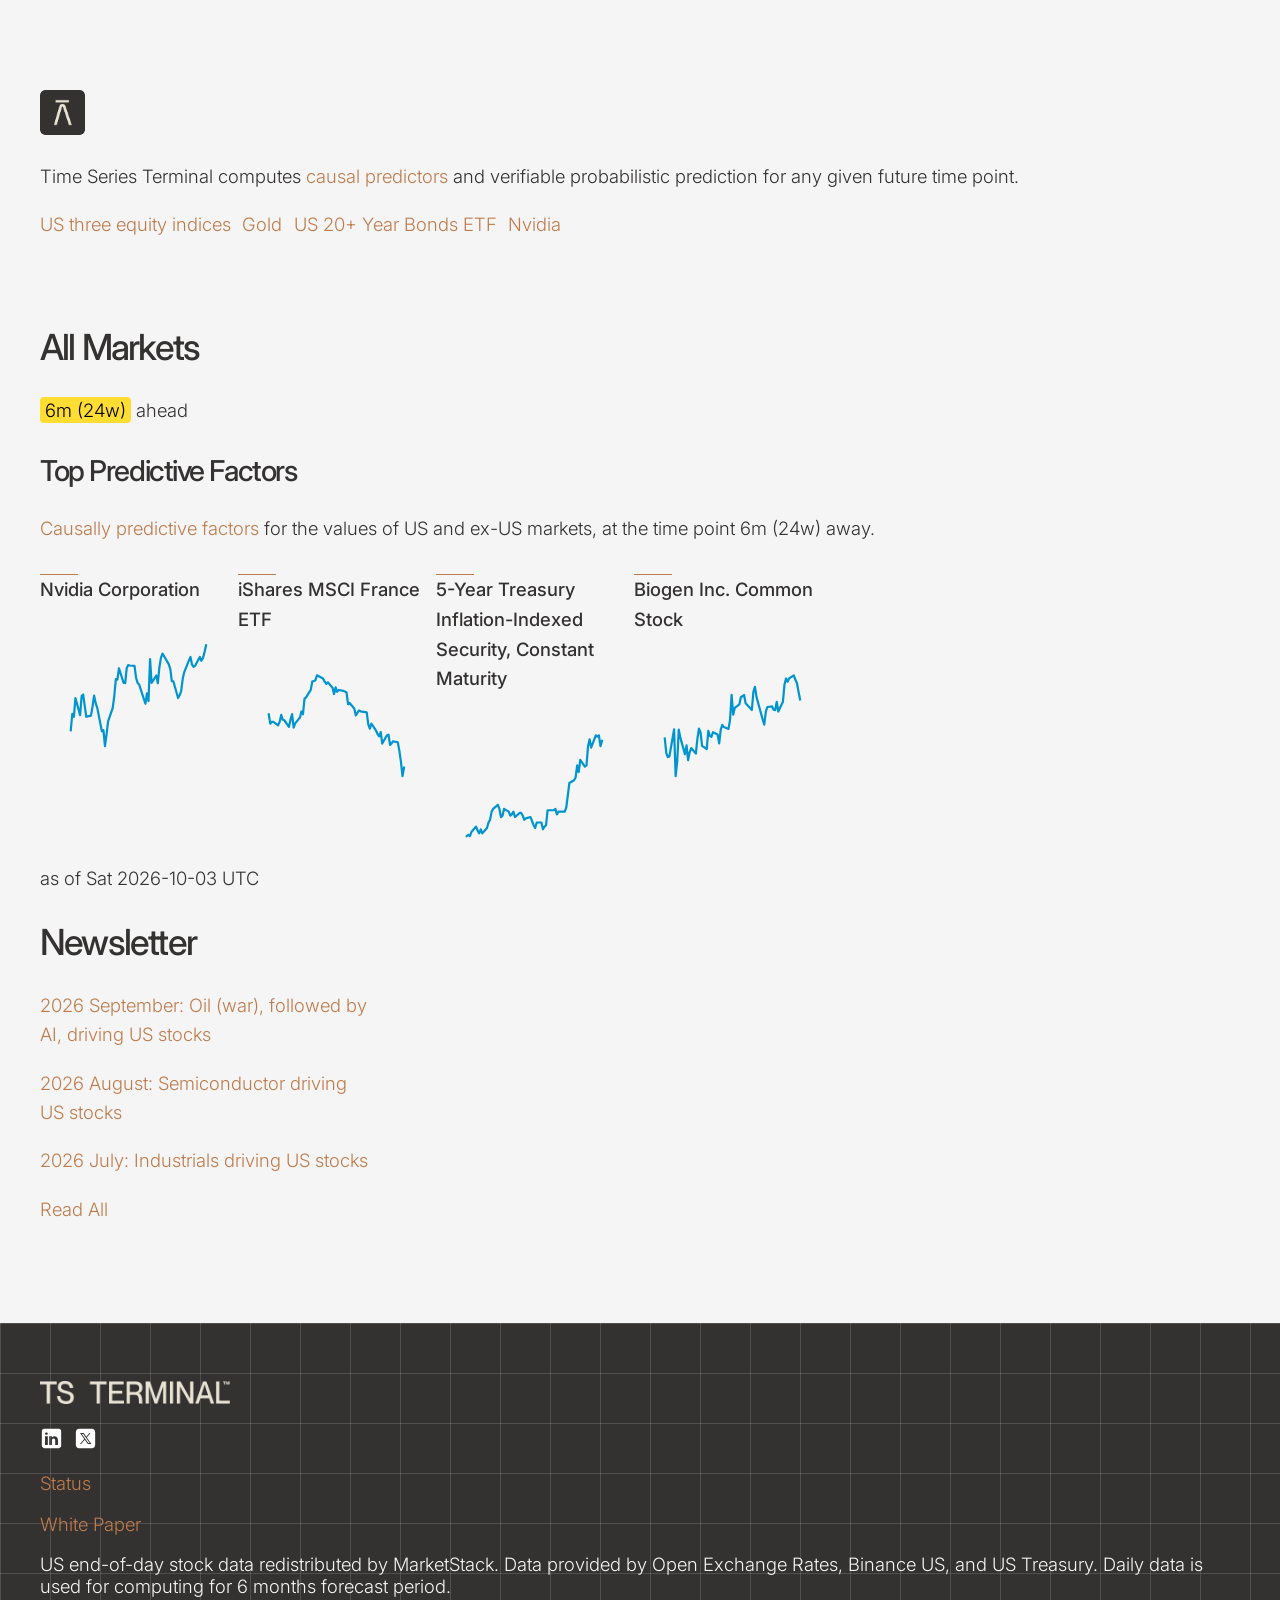
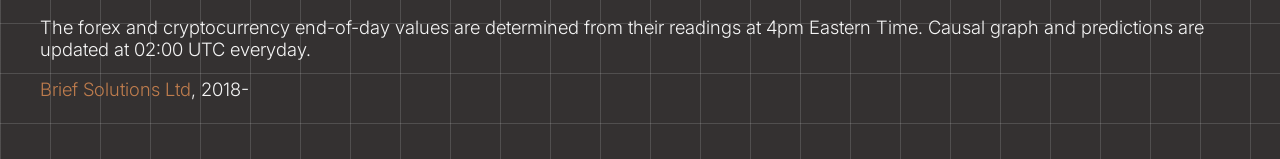
==== index.html @ 9bc8f8a2 "add 2026-10-03 pages" ====
<!DOCTYPE html>
<html lang="en">
<meta charset="utf-8">
<meta name="viewport" content="width=device-width, initial-scale=1.0">
<meta name="description" content="tsterm.com analyses time series data to identify causal predictors and can accurately predict the range of a future value within financial markets.">
<meta name="keywords" content="time series, trends, capital markets, financial market, causal prediction, causal predictors, investment strategies">
<meta name="apple-mobile-web-app-capable" content="yes">
<title>

  TS Terminal

</title>
<link rel="icon" href="/static/logo/Logo.png">
<link rel="stylesheet" href="/static/simple.css">

<script src="/static/ui.js"></script>


<main>
<div class="landing-pane">
<p>
  <img class="height-1" src="/static/logo/Logo.png" alt="logo">
</p>

<p>Time Series Terminal computes <a href="/static/whitepaper.html#the-problem">causal predictors</a> and verifiable probabilistic prediction for any given future time point.</p>


<p class="flex-align-center flex-gap flex-row-gap">
 <a href="us_equity_indices.html">US three equity indices</a>
 <a href="gld.html">Gold</a>
 <a href="tlt.html">US 20+ Year Bonds ETF</a>
 <a href="nvda.html">Nvidia</a>
</p>

</div>

<h2 title="Global equity, interest rates, currencies, &#8230;">All Markets</h2>

<p>
  <mark>6m (24w)</mark>
   ahead</p>

    <h3>Top Predictive Factors</h3>
<p><a href="/static/whitepaper.html#the-problem">Causally predictive factors</a> for the values of US and ex-US markets, at the time point 6m (24w) away.</p>
  <div class="small-multiples">
    
    <div class="small-multiples-child">
      <p class="small-multiples-title">Nvidia Corporation</p>
      <svg xmlns:xlink="http://www.w3.org/1999/xlink" viewBox="0 0 172.8 129.6" xmlns="http://www.w3.org/2000/svg" version="1.1">
 <metadata>
  <rdf:RDF xmlns:dc="http://purl.org/dc/elements/1.1/" xmlns:cc="http://creativecommons.org/ns#" xmlns:rdf="http://www.w3.org/1999/02/22-rdf-syntax-ns#">
   <cc:Work>
    <dc:type rdf:resource="http://purl.org/dc/dcmitype/StillImage"/>
    <dc:date>2026-10-04T10:01:26.885869</dc:date>
    <dc:format>image/svg+xml</dc:format>
    <dc:creator>
     <cc:Agent>
      <dc:title>Matplotlib v3.10.9, https://matplotlib.org/</dc:title>
     </cc:Agent>
    </dc:creator>
   </cc:Work>
  </rdf:RDF>
 </metadata>
 <defs>
  <style type="text/css">*{stroke-linejoin: round; stroke-linecap: butt}</style>
 </defs>
 <g id="figure_1">
  <g id="axes_1">
   <g id="line2d_1">
    <path d="M 27.687273 96.520736 
L 29.086646 81.67602 
L 30.486019 84.442629 
L 31.885392 67.553926 
L 36.083511 82.894154 
L 37.482884 65.819634 
L 38.882257 64.374391 
L 40.28163 74.904022 
L 41.681003 84.38069 
L 45.879122 83.410312 
L 47.278495 75.131132 
L 48.677868 65.282829 
L 50.077241 72.09612 
L 51.476614 76.060217 
L 55.674734 97.387882 
L 57.074107 96.355565 
L 58.47348 110.808 
L 59.872853 100.422893 
L 61.272226 88.633835 
L 65.470345 76.473143 
L 66.869718 65.530585 
L 68.269091 50.500053 
L 69.668464 50.974919 
L 71.067837 40.71369 
L 75.265956 53.947991 
L 76.665329 54.051223 
L 78.064702 40.445287 
L 79.464075 37.947081 
L 80.863448 38.236129 
L 85.061567 38.545824 
L 86.46094 49.426443 
L 87.860313 53.927345 
L 89.259687 55.393234 
L 90.65906 59.790904 
L 94.857179 72.674218 
L 96.256552 63.238842 
L 97.655925 70.23795 
L 99.055298 32.413863 
L 100.454671 53.947991 
L 104.65279 47.279224 
L 106.052163 54.175101 
L 107.451536 39.784604 
L 108.850909 31.443485 
L 110.250282 27.500035 
L 115.847774 37.059288 
L 117.247147 41.312433 
L 118.64652 52.275638 
L 120.045893 52.420162 
L 124.244013 67.553926 
L 125.643386 65.05572 
L 127.042759 61.483904 
L 128.442132 50.252297 
L 129.841505 44.20292 
L 134.039624 33.652643 
L 135.438997 30.576339 
L 136.83837 37.513508 
L 138.237743 39.433617 
L 139.637116 38.421946 
L 143.835235 30.596985 
L 145.234608 34.00363 
L 146.633981 31.588009 
L 148.033354 26.467718 
L 149.432727 20.088 
" clip-path="url(#p634f5e2312)" style="fill: none; stroke: #0095ce; stroke-width: 2; stroke-linecap: square"/>
    <defs>
     <path id="mf026397f87" d="M 0 4.5 
C 1.193414 4.5 2.338109 4.025852 3.181981 3.181981 
C 4.025852 2.338109 4.5 1.193414 4.5 0 
C 4.5 -1.193414 4.025852 -2.338109 3.181981 -3.181981 
C 2.338109 -4.025852 1.193414 -4.5 0 -4.5 
C -1.193414 -4.5 -2.338109 -4.025852 -3.181981 -3.181981 
C -4.025852 -2.338109 -4.5 -1.193414 -4.5 0 
C -4.5 1.193414 -4.025852 2.338109 -3.181981 3.181981 
C -2.338109 4.025852 -1.193414 4.5 0 4.5 
z
" style="stroke: #8e8e8e; stroke-width: 2"/>
    </defs>
    <g clip-path="url(#p634f5e2312)">
     <use data-time="2026-07-07" data-value="196.93" visibility="hidden" onmouseover="showData(event)" onmouseout="hideData(event)" ontouchstart="showData(event)" ontouchend="hideData(event)" pointer-events="all" xlink:href="#mf026397f87" x="27.687273" y="96.520736" style="fill: #0095ce; stroke: #8e8e8e; stroke-width: 2"/>
     <use data-time="2026-07-08" data-value="204.12" visibility="hidden" onmouseover="showData(event)" onmouseout="hideData(event)" ontouchstart="showData(event)" ontouchend="hideData(event)" pointer-events="all" xlink:href="#mf026397f87" x="29.086646" y="81.67602" style="fill: #0095ce; stroke: #8e8e8e; stroke-width: 2"/>
     <use data-time="2026-07-09" data-value="202.78" visibility="hidden" onmouseover="showData(event)" onmouseout="hideData(event)" ontouchstart="showData(event)" ontouchend="hideData(event)" pointer-events="all" xlink:href="#mf026397f87" x="30.486019" y="84.442629" style="fill: #0095ce; stroke: #8e8e8e; stroke-width: 2"/>
     <use data-time="2026-07-10" data-value="210.96" visibility="hidden" onmouseover="showData(event)" onmouseout="hideData(event)" ontouchstart="showData(event)" ontouchend="hideData(event)" pointer-events="all" xlink:href="#mf026397f87" x="31.885392" y="67.553926" style="fill: #0095ce; stroke: #8e8e8e; stroke-width: 2"/>
     <use data-time="2026-07-13" data-value="203.53" visibility="hidden" onmouseover="showData(event)" onmouseout="hideData(event)" ontouchstart="showData(event)" ontouchend="hideData(event)" pointer-events="all" xlink:href="#mf026397f87" x="36.083511" y="82.894154" style="fill: #0095ce; stroke: #8e8e8e; stroke-width: 2"/>
     <use data-time="2026-07-14" data-value="211.8" visibility="hidden" onmouseover="showData(event)" onmouseout="hideData(event)" ontouchstart="showData(event)" ontouchend="hideData(event)" pointer-events="all" xlink:href="#mf026397f87" x="37.482884" y="65.819634" style="fill: #0095ce; stroke: #8e8e8e; stroke-width: 2"/>
     <use data-time="2026-07-15" data-value="212.5" visibility="hidden" onmouseover="showData(event)" onmouseout="hideData(event)" ontouchstart="showData(event)" ontouchend="hideData(event)" pointer-events="all" xlink:href="#mf026397f87" x="38.882257" y="64.374391" style="fill: #0095ce; stroke: #8e8e8e; stroke-width: 2"/>
     <use data-time="2026-07-16" data-value="207.4" visibility="hidden" onmouseover="showData(event)" onmouseout="hideData(event)" ontouchstart="showData(event)" ontouchend="hideData(event)" pointer-events="all" xlink:href="#mf026397f87" x="40.28163" y="74.904022" style="fill: #0095ce; stroke: #8e8e8e; stroke-width: 2"/>
     <use data-time="2026-07-17" data-value="202.81" visibility="hidden" onmouseover="showData(event)" onmouseout="hideData(event)" ontouchstart="showData(event)" ontouchend="hideData(event)" pointer-events="all" xlink:href="#mf026397f87" x="41.681003" y="84.38069" style="fill: #0095ce; stroke: #8e8e8e; stroke-width: 2"/>
     <use data-time="2026-07-20" data-value="203.28" visibility="hidden" onmouseover="showData(event)" onmouseout="hideData(event)" ontouchstart="showData(event)" ontouchend="hideData(event)" pointer-events="all" xlink:href="#mf026397f87" x="45.879122" y="83.410312" style="fill: #0095ce; stroke: #8e8e8e; stroke-width: 2"/>
     <use data-time="2026-07-21" data-value="207.29" visibility="hidden" onmouseover="showData(event)" onmouseout="hideData(event)" ontouchstart="showData(event)" ontouchend="hideData(event)" pointer-events="all" xlink:href="#mf026397f87" x="47.278495" y="75.131132" style="fill: #0095ce; stroke: #8e8e8e; stroke-width: 2"/>
     <use data-time="2026-07-22" data-value="212.06" visibility="hidden" onmouseover="showData(event)" onmouseout="hideData(event)" ontouchstart="showData(event)" ontouchend="hideData(event)" pointer-events="all" xlink:href="#mf026397f87" x="48.677868" y="65.282829" style="fill: #0095ce; stroke: #8e8e8e; stroke-width: 2"/>
     <use data-time="2026-07-23" data-value="208.76" visibility="hidden" onmouseover="showData(event)" onmouseout="hideData(event)" ontouchstart="showData(event)" ontouchend="hideData(event)" pointer-events="all" xlink:href="#mf026397f87" x="50.077241" y="72.09612" style="fill: #0095ce; stroke: #8e8e8e; stroke-width: 2"/>
     <use data-time="2026-07-24" data-value="206.84" visibility="hidden" onmouseover="showData(event)" onmouseout="hideData(event)" ontouchstart="showData(event)" ontouchend="hideData(event)" pointer-events="all" xlink:href="#mf026397f87" x="51.476614" y="76.060217" style="fill: #0095ce; stroke: #8e8e8e; stroke-width: 2"/>
     <use data-time="2026-07-27" data-value="196.51" visibility="hidden" onmouseover="showData(event)" onmouseout="hideData(event)" ontouchstart="showData(event)" ontouchend="hideData(event)" pointer-events="all" xlink:href="#mf026397f87" x="55.674734" y="97.387882" style="fill: #0095ce; stroke: #8e8e8e; stroke-width: 2"/>
     <use data-time="2026-07-28" data-value="197.01" visibility="hidden" onmouseover="showData(event)" onmouseout="hideData(event)" ontouchstart="showData(event)" ontouchend="hideData(event)" pointer-events="all" xlink:href="#mf026397f87" x="57.074107" y="96.355565" style="fill: #0095ce; stroke: #8e8e8e; stroke-width: 2"/>
     <use data-time="2026-07-29" data-value="190.01" visibility="hidden" onmouseover="showData(event)" onmouseout="hideData(event)" ontouchstart="showData(event)" ontouchend="hideData(event)" pointer-events="all" xlink:href="#mf026397f87" x="58.47348" y="110.808" style="fill: #0095ce; stroke: #8e8e8e; stroke-width: 2"/>
     <use data-time="2026-07-30" data-value="195.04" visibility="hidden" onmouseover="showData(event)" onmouseout="hideData(event)" ontouchstart="showData(event)" ontouchend="hideData(event)" pointer-events="all" xlink:href="#mf026397f87" x="59.872853" y="100.422893" style="fill: #0095ce; stroke: #8e8e8e; stroke-width: 2"/>
     <use data-time="2026-07-31" data-value="200.75" visibility="hidden" onmouseover="showData(event)" onmouseout="hideData(event)" ontouchstart="showData(event)" ontouchend="hideData(event)" pointer-events="all" xlink:href="#mf026397f87" x="61.272226" y="88.633835" style="fill: #0095ce; stroke: #8e8e8e; stroke-width: 2"/>
     <use data-time="2026-08-03" data-value="206.64" visibility="hidden" onmouseover="showData(event)" onmouseout="hideData(event)" ontouchstart="showData(event)" ontouchend="hideData(event)" pointer-events="all" xlink:href="#mf026397f87" x="65.470345" y="76.473143" style="fill: #0095ce; stroke: #8e8e8e; stroke-width: 2"/>
     <use data-time="2026-08-04" data-value="211.94" visibility="hidden" onmouseover="showData(event)" onmouseout="hideData(event)" ontouchstart="showData(event)" ontouchend="hideData(event)" pointer-events="all" xlink:href="#mf026397f87" x="66.869718" y="65.530585" style="fill: #0095ce; stroke: #8e8e8e; stroke-width: 2"/>
     <use data-time="2026-08-05" data-value="219.22" visibility="hidden" onmouseover="showData(event)" onmouseout="hideData(event)" ontouchstart="showData(event)" ontouchend="hideData(event)" pointer-events="all" xlink:href="#mf026397f87" x="68.269091" y="50.500053" style="fill: #0095ce; stroke: #8e8e8e; stroke-width: 2"/>
     <use data-time="2026-08-06" data-value="218.99" visibility="hidden" onmouseover="showData(event)" onmouseout="hideData(event)" ontouchstart="showData(event)" ontouchend="hideData(event)" pointer-events="all" xlink:href="#mf026397f87" x="69.668464" y="50.974919" style="fill: #0095ce; stroke: #8e8e8e; stroke-width: 2"/>
     <use data-time="2026-08-07" data-value="223.96" visibility="hidden" onmouseover="showData(event)" onmouseout="hideData(event)" ontouchstart="showData(event)" ontouchend="hideData(event)" pointer-events="all" xlink:href="#mf026397f87" x="71.067837" y="40.71369" style="fill: #0095ce; stroke: #8e8e8e; stroke-width: 2"/>
     <use data-time="2026-08-10" data-value="217.55" visibility="hidden" onmouseover="showData(event)" onmouseout="hideData(event)" ontouchstart="showData(event)" ontouchend="hideData(event)" pointer-events="all" xlink:href="#mf026397f87" x="75.265956" y="53.947991" style="fill: #0095ce; stroke: #8e8e8e; stroke-width: 2"/>
     <use data-time="2026-08-11" data-value="217.5" visibility="hidden" onmouseover="showData(event)" onmouseout="hideData(event)" ontouchstart="showData(event)" ontouchend="hideData(event)" pointer-events="all" xlink:href="#mf026397f87" x="76.665329" y="54.051223" style="fill: #0095ce; stroke: #8e8e8e; stroke-width: 2"/>
     <use data-time="2026-08-12" data-value="224.09" visibility="hidden" onmouseover="showData(event)" onmouseout="hideData(event)" ontouchstart="showData(event)" ontouchend="hideData(event)" pointer-events="all" xlink:href="#mf026397f87" x="78.064702" y="40.445287" style="fill: #0095ce; stroke: #8e8e8e; stroke-width: 2"/>
     <use data-time="2026-08-13" data-value="225.3" visibility="hidden" onmouseover="showData(event)" onmouseout="hideData(event)" ontouchstart="showData(event)" ontouchend="hideData(event)" pointer-events="all" xlink:href="#mf026397f87" x="79.464075" y="37.947081" style="fill: #0095ce; stroke: #8e8e8e; stroke-width: 2"/>
     <use data-time="2026-08-14" data-value="225.16" visibility="hidden" onmouseover="showData(event)" onmouseout="hideData(event)" ontouchstart="showData(event)" ontouchend="hideData(event)" pointer-events="all" xlink:href="#mf026397f87" x="80.863448" y="38.236129" style="fill: #0095ce; stroke: #8e8e8e; stroke-width: 2"/>
     <use data-time="2026-08-17" data-value="225.01" visibility="hidden" onmouseover="showData(event)" onmouseout="hideData(event)" ontouchstart="showData(event)" ontouchend="hideData(event)" pointer-events="all" xlink:href="#mf026397f87" x="85.061567" y="38.545824" style="fill: #0095ce; stroke: #8e8e8e; stroke-width: 2"/>
     <use data-time="2026-08-18" data-value="219.74" visibility="hidden" onmouseover="showData(event)" onmouseout="hideData(event)" ontouchstart="showData(event)" ontouchend="hideData(event)" pointer-events="all" xlink:href="#mf026397f87" x="86.46094" y="49.426443" style="fill: #0095ce; stroke: #8e8e8e; stroke-width: 2"/>
     <use data-time="2026-08-19" data-value="217.56" visibility="hidden" onmouseover="showData(event)" onmouseout="hideData(event)" ontouchstart="showData(event)" ontouchend="hideData(event)" pointer-events="all" xlink:href="#mf026397f87" x="87.860313" y="53.927345" style="fill: #0095ce; stroke: #8e8e8e; stroke-width: 2"/>
     <use data-time="2026-08-20" data-value="216.85" visibility="hidden" onmouseover="showData(event)" onmouseout="hideData(event)" ontouchstart="showData(event)" ontouchend="hideData(event)" pointer-events="all" xlink:href="#mf026397f87" x="89.259687" y="55.393234" style="fill: #0095ce; stroke: #8e8e8e; stroke-width: 2"/>
     <use data-time="2026-08-21" data-value="214.72" visibility="hidden" onmouseover="showData(event)" onmouseout="hideData(event)" ontouchstart="showData(event)" ontouchend="hideData(event)" pointer-events="all" xlink:href="#mf026397f87" x="90.65906" y="59.790904" style="fill: #0095ce; stroke: #8e8e8e; stroke-width: 2"/>
     <use data-time="2026-08-24" data-value="208.48" visibility="hidden" onmouseover="showData(event)" onmouseout="hideData(event)" ontouchstart="showData(event)" ontouchend="hideData(event)" pointer-events="all" xlink:href="#mf026397f87" x="94.857179" y="72.674218" style="fill: #0095ce; stroke: #8e8e8e; stroke-width: 2"/>
     <use data-time="2026-08-25" data-value="213.05" visibility="hidden" onmouseover="showData(event)" onmouseout="hideData(event)" ontouchstart="showData(event)" ontouchend="hideData(event)" pointer-events="all" xlink:href="#mf026397f87" x="96.256552" y="63.238842" style="fill: #0095ce; stroke: #8e8e8e; stroke-width: 2"/>
     <use data-time="2026-08-26" data-value="209.66" visibility="hidden" onmouseover="showData(event)" onmouseout="hideData(event)" ontouchstart="showData(event)" ontouchend="hideData(event)" pointer-events="all" xlink:href="#mf026397f87" x="97.655925" y="70.23795" style="fill: #0095ce; stroke: #8e8e8e; stroke-width: 2"/>
     <use data-time="2026-08-27" data-value="227.98" visibility="hidden" onmouseover="showData(event)" onmouseout="hideData(event)" ontouchstart="showData(event)" ontouchend="hideData(event)" pointer-events="all" xlink:href="#mf026397f87" x="99.055298" y="32.413863" style="fill: #0095ce; stroke: #8e8e8e; stroke-width: 2"/>
     <use data-time="2026-08-28" data-value="217.55" visibility="hidden" onmouseover="showData(event)" onmouseout="hideData(event)" ontouchstart="showData(event)" ontouchend="hideData(event)" pointer-events="all" xlink:href="#mf026397f87" x="100.454671" y="53.947991" style="fill: #0095ce; stroke: #8e8e8e; stroke-width: 2"/>
     <use data-time="2026-08-31" data-value="220.78" visibility="hidden" onmouseover="showData(event)" onmouseout="hideData(event)" ontouchstart="showData(event)" ontouchend="hideData(event)" pointer-events="all" xlink:href="#mf026397f87" x="104.65279" y="47.279224" style="fill: #0095ce; stroke: #8e8e8e; stroke-width: 2"/>
     <use data-time="2026-09-01" data-value="217.44" visibility="hidden" onmouseover="showData(event)" onmouseout="hideData(event)" ontouchstart="showData(event)" ontouchend="hideData(event)" pointer-events="all" xlink:href="#mf026397f87" x="106.052163" y="54.175101" style="fill: #0095ce; stroke: #8e8e8e; stroke-width: 2"/>
     <use data-time="2026-09-02" data-value="224.41" visibility="hidden" onmouseover="showData(event)" onmouseout="hideData(event)" ontouchstart="showData(event)" ontouchend="hideData(event)" pointer-events="all" xlink:href="#mf026397f87" x="107.451536" y="39.784604" style="fill: #0095ce; stroke: #8e8e8e; stroke-width: 2"/>
     <use data-time="2026-09-03" data-value="228.45" visibility="hidden" onmouseover="showData(event)" onmouseout="hideData(event)" ontouchstart="showData(event)" ontouchend="hideData(event)" pointer-events="all" xlink:href="#mf026397f87" x="108.850909" y="31.443485" style="fill: #0095ce; stroke: #8e8e8e; stroke-width: 2"/>
     <use data-time="2026-09-04" data-value="230.36" visibility="hidden" onmouseover="showData(event)" onmouseout="hideData(event)" ontouchstart="showData(event)" ontouchend="hideData(event)" pointer-events="all" xlink:href="#mf026397f87" x="110.250282" y="27.500035" style="fill: #0095ce; stroke: #8e8e8e; stroke-width: 2"/>
     <use data-time="2026-09-08" data-value="225.73" visibility="hidden" onmouseover="showData(event)" onmouseout="hideData(event)" ontouchstart="showData(event)" ontouchend="hideData(event)" pointer-events="all" xlink:href="#mf026397f87" x="115.847774" y="37.059288" style="fill: #0095ce; stroke: #8e8e8e; stroke-width: 2"/>
     <use data-time="2026-09-09" data-value="223.67" visibility="hidden" onmouseover="showData(event)" onmouseout="hideData(event)" ontouchstart="showData(event)" ontouchend="hideData(event)" pointer-events="all" xlink:href="#mf026397f87" x="117.247147" y="41.312433" style="fill: #0095ce; stroke: #8e8e8e; stroke-width: 2"/>
     <use data-time="2026-09-10" data-value="218.36" visibility="hidden" onmouseover="showData(event)" onmouseout="hideData(event)" ontouchstart="showData(event)" ontouchend="hideData(event)" pointer-events="all" xlink:href="#mf026397f87" x="118.64652" y="52.275638" style="fill: #0095ce; stroke: #8e8e8e; stroke-width: 2"/>
     <use data-time="2026-09-11" data-value="218.29" visibility="hidden" onmouseover="showData(event)" onmouseout="hideData(event)" ontouchstart="showData(event)" ontouchend="hideData(event)" pointer-events="all" xlink:href="#mf026397f87" x="120.045893" y="52.420162" style="fill: #0095ce; stroke: #8e8e8e; stroke-width: 2"/>
     <use data-time="2026-09-14" data-value="210.96" visibility="hidden" onmouseover="showData(event)" onmouseout="hideData(event)" ontouchstart="showData(event)" ontouchend="hideData(event)" pointer-events="all" xlink:href="#mf026397f87" x="124.244013" y="67.553926" style="fill: #0095ce; stroke: #8e8e8e; stroke-width: 2"/>
     <use data-time="2026-09-15" data-value="212.17" visibility="hidden" onmouseover="showData(event)" onmouseout="hideData(event)" ontouchstart="showData(event)" ontouchend="hideData(event)" pointer-events="all" xlink:href="#mf026397f87" x="125.643386" y="65.05572" style="fill: #0095ce; stroke: #8e8e8e; stroke-width: 2"/>
     <use data-time="2026-09-16" data-value="213.9" visibility="hidden" onmouseover="showData(event)" onmouseout="hideData(event)" ontouchstart="showData(event)" ontouchend="hideData(event)" pointer-events="all" xlink:href="#mf026397f87" x="127.042759" y="61.483904" style="fill: #0095ce; stroke: #8e8e8e; stroke-width: 2"/>
     <use data-time="2026-09-17" data-value="219.34" visibility="hidden" onmouseover="showData(event)" onmouseout="hideData(event)" ontouchstart="showData(event)" ontouchend="hideData(event)" pointer-events="all" xlink:href="#mf026397f87" x="128.442132" y="50.252297" style="fill: #0095ce; stroke: #8e8e8e; stroke-width: 2"/>
     <use data-time="2026-09-18" data-value="222.27" visibility="hidden" onmouseover="showData(event)" onmouseout="hideData(event)" ontouchstart="showData(event)" ontouchend="hideData(event)" pointer-events="all" xlink:href="#mf026397f87" x="129.841505" y="44.20292" style="fill: #0095ce; stroke: #8e8e8e; stroke-width: 2"/>
     <use data-time="2026-09-21" data-value="227.38" visibility="hidden" onmouseover="showData(event)" onmouseout="hideData(event)" ontouchstart="showData(event)" ontouchend="hideData(event)" pointer-events="all" xlink:href="#mf026397f87" x="134.039624" y="33.652643" style="fill: #0095ce; stroke: #8e8e8e; stroke-width: 2"/>
     <use data-time="2026-09-22" data-value="228.87" visibility="hidden" onmouseover="showData(event)" onmouseout="hideData(event)" ontouchstart="showData(event)" ontouchend="hideData(event)" pointer-events="all" xlink:href="#mf026397f87" x="135.438997" y="30.576339" style="fill: #0095ce; stroke: #8e8e8e; stroke-width: 2"/>
     <use data-time="2026-09-23" data-value="225.51" visibility="hidden" onmouseover="showData(event)" onmouseout="hideData(event)" ontouchstart="showData(event)" ontouchend="hideData(event)" pointer-events="all" xlink:href="#mf026397f87" x="136.83837" y="37.513508" style="fill: #0095ce; stroke: #8e8e8e; stroke-width: 2"/>
     <use data-time="2026-09-24" data-value="224.58" visibility="hidden" onmouseover="showData(event)" onmouseout="hideData(event)" ontouchstart="showData(event)" ontouchend="hideData(event)" pointer-events="all" xlink:href="#mf026397f87" x="138.237743" y="39.433617" style="fill: #0095ce; stroke: #8e8e8e; stroke-width: 2"/>
     <use data-time="2026-09-25" data-value="225.07" visibility="hidden" onmouseover="showData(event)" onmouseout="hideData(event)" ontouchstart="showData(event)" ontouchend="hideData(event)" pointer-events="all" xlink:href="#mf026397f87" x="139.637116" y="38.421946" style="fill: #0095ce; stroke: #8e8e8e; stroke-width: 2"/>
     <use data-time="2026-09-28" data-value="228.86" visibility="hidden" onmouseover="showData(event)" onmouseout="hideData(event)" ontouchstart="showData(event)" ontouchend="hideData(event)" pointer-events="all" xlink:href="#mf026397f87" x="143.835235" y="30.596985" style="fill: #0095ce; stroke: #8e8e8e; stroke-width: 2"/>
     <use data-time="2026-09-29" data-value="227.21" visibility="hidden" onmouseover="showData(event)" onmouseout="hideData(event)" ontouchstart="showData(event)" ontouchend="hideData(event)" pointer-events="all" xlink:href="#mf026397f87" x="145.234608" y="34.00363" style="fill: #0095ce; stroke: #8e8e8e; stroke-width: 2"/>
     <use data-time="2026-09-30" data-value="228.38" visibility="hidden" onmouseover="showData(event)" onmouseout="hideData(event)" ontouchstart="showData(event)" ontouchend="hideData(event)" pointer-events="all" xlink:href="#mf026397f87" x="146.633981" y="31.588009" style="fill: #0095ce; stroke: #8e8e8e; stroke-width: 2"/>
     <use data-time="2026-10-01" data-value="230.86" visibility="hidden" onmouseover="showData(event)" onmouseout="hideData(event)" ontouchstart="showData(event)" ontouchend="hideData(event)" pointer-events="all" xlink:href="#mf026397f87" x="148.033354" y="26.467718" style="fill: #0095ce; stroke: #8e8e8e; stroke-width: 2"/>
     <use data-time="2026-10-02" data-value="233.95" visibility="hidden" onmouseover="showData(event)" onmouseout="hideData(event)" ontouchstart="showData(event)" ontouchend="hideData(event)" pointer-events="all" xlink:href="#mf026397f87" x="149.432727" y="20.088" style="fill: #0095ce; stroke: #8e8e8e; stroke-width: 2"/>
    </g>
   </g>
  </g>
 </g>
 <defs>
  <clipPath id="p634f5e2312">
   <rect x="21.6" y="15.552" width="133.92" height="99.792"/>
  </clipPath>
 </defs>
<text id="display" visibility="hidden" x="0" y="1em"></text></svg>

    </div>
    
    <div class="small-multiples-child">
      <p class="small-multiples-title">iShares MSCI France ETF</p>
      <svg xmlns:xlink="http://www.w3.org/1999/xlink" viewBox="0 0 172.8 129.6" xmlns="http://www.w3.org/2000/svg" version="1.1">
 <metadata>
  <rdf:RDF xmlns:dc="http://purl.org/dc/elements/1.1/" xmlns:cc="http://creativecommons.org/ns#" xmlns:rdf="http://www.w3.org/1999/02/22-rdf-syntax-ns#">
   <cc:Work>
    <dc:type rdf:resource="http://purl.org/dc/dcmitype/StillImage"/>
    <dc:date>2026-10-04T10:01:26.892215</dc:date>
    <dc:format>image/svg+xml</dc:format>
    <dc:creator>
     <cc:Agent>
      <dc:title>Matplotlib v3.10.9, https://matplotlib.org/</dc:title>
     </cc:Agent>
    </dc:creator>
   </cc:Work>
  </rdf:RDF>
 </metadata>
 <defs>
  <style type="text/css">*{stroke-linejoin: round; stroke-linecap: butt}</style>
 </defs>
 <g id="figure_1">
  <g id="axes_1">
   <g id="line2d_1">
    <path d="M 27.687273 55.262152 
L 29.086646 63.616013 
L 30.486019 62.003864 
L 31.885392 62.003864 
L 36.083511 65.081603 
L 37.482884 62.003864 
L 38.882257 55.701829 
L 40.28163 59.952039 
L 41.681003 60.538275 
L 45.879122 66.400633 
L 47.278495 59.80548 
L 48.677868 54.969034 
L 50.077241 67.133428 
L 51.476614 63.322895 
L 55.674734 58.193331 
L 57.074107 52.62409 
L 58.47348 55.115593 
L 59.872853 41.045932 
L 61.272226 39.87346 
L 65.470345 33.131748 
L 66.869718 25.510682 
L 68.269091 25.364123 
L 69.668464 24.484769 
L 71.067837 20.088 
L 75.265956 22.286384 
L 76.665329 23.165738 
L 78.064702 25.8038 
L 79.464075 27.855625 
L 80.863448 26.390036 
L 85.061567 31.226481 
L 86.46094 36.942281 
L 87.860313 30.933363 
L 89.259687 34.890456 
L 90.65906 33.278307 
L 94.857179 34.157661 
L 96.256552 34.597338 
L 97.655925 35.476691 
L 99.055298 46.028937 
L 100.454671 45.003024 
L 104.65279 49.986029 
L 106.052163 56.141506 
L 107.451536 53.943121 
L 108.850909 51.744737 
L 110.250282 52.477532 
L 115.847774 53.503444 
L 117.247147 64.202249 
L 118.64652 68.159341 
L 120.045893 63.616013 
L 124.244013 69.771489 
L 125.643386 72.995787 
L 127.042759 75.047612 
L 128.442132 71.237079 
L 129.841505 81.496207 
L 134.039624 74.0217 
L 135.438997 73.582023 
L 136.83837 82.668679 
L 138.237743 81.349648 
L 139.637116 79.444381 
L 143.835235 80.470294 
L 145.234608 87.944801 
L 146.633981 97.764252 
L 148.033354 110.808 
L 149.432727 103.186934 
" clip-path="url(#pd7bb9e4aab)" style="fill: none; stroke: #0095ce; stroke-width: 2; stroke-linecap: square"/>
    <defs>
     <path id="m1507035d89" d="M 0 4.5 
C 1.193414 4.5 2.338109 4.025852 3.181981 3.181981 
C 4.025852 2.338109 4.5 1.193414 4.5 0 
C 4.5 -1.193414 4.025852 -2.338109 3.181981 -3.181981 
C 2.338109 -4.025852 1.193414 -4.5 0 -4.5 
C -1.193414 -4.5 -2.338109 -4.025852 -3.181981 -3.181981 
C -4.025852 -2.338109 -4.5 -1.193414 -4.5 0 
C -4.5 1.193414 -4.025852 2.338109 -3.181981 3.181981 
C -2.338109 4.025852 -1.193414 4.5 0 4.5 
z
" style="stroke: #8e8e8e; stroke-width: 2"/>
    </defs>
    <g clip-path="url(#pd7bb9e4aab)">
     <use data-time="2026-07-07" data-value="45.5" visibility="hidden" onmouseover="showData(event)" onmouseout="hideData(event)" ontouchstart="showData(event)" ontouchend="hideData(event)" pointer-events="all" xlink:href="#m1507035d89" x="27.687273" y="55.262152" style="fill: #0095ce; stroke: #8e8e8e; stroke-width: 2"/>
     <use data-time="2026-07-08" data-value="44.93" visibility="hidden" onmouseover="showData(event)" onmouseout="hideData(event)" ontouchstart="showData(event)" ontouchend="hideData(event)" pointer-events="all" xlink:href="#m1507035d89" x="29.086646" y="63.616013" style="fill: #0095ce; stroke: #8e8e8e; stroke-width: 2"/>
     <use data-time="2026-07-09" data-value="45.04" visibility="hidden" onmouseover="showData(event)" onmouseout="hideData(event)" ontouchstart="showData(event)" ontouchend="hideData(event)" pointer-events="all" xlink:href="#m1507035d89" x="30.486019" y="62.003864" style="fill: #0095ce; stroke: #8e8e8e; stroke-width: 2"/>
     <use data-time="2026-07-10" data-value="45.04" visibility="hidden" onmouseover="showData(event)" onmouseout="hideData(event)" ontouchstart="showData(event)" ontouchend="hideData(event)" pointer-events="all" xlink:href="#m1507035d89" x="31.885392" y="62.003864" style="fill: #0095ce; stroke: #8e8e8e; stroke-width: 2"/>
     <use data-time="2026-07-13" data-value="44.83" visibility="hidden" onmouseover="showData(event)" onmouseout="hideData(event)" ontouchstart="showData(event)" ontouchend="hideData(event)" pointer-events="all" xlink:href="#m1507035d89" x="36.083511" y="65.081603" style="fill: #0095ce; stroke: #8e8e8e; stroke-width: 2"/>
     <use data-time="2026-07-14" data-value="45.04" visibility="hidden" onmouseover="showData(event)" onmouseout="hideData(event)" ontouchstart="showData(event)" ontouchend="hideData(event)" pointer-events="all" xlink:href="#m1507035d89" x="37.482884" y="62.003864" style="fill: #0095ce; stroke: #8e8e8e; stroke-width: 2"/>
     <use data-time="2026-07-15" data-value="45.47" visibility="hidden" onmouseover="showData(event)" onmouseout="hideData(event)" ontouchstart="showData(event)" ontouchend="hideData(event)" pointer-events="all" xlink:href="#m1507035d89" x="38.882257" y="55.701829" style="fill: #0095ce; stroke: #8e8e8e; stroke-width: 2"/>
     <use data-time="2026-07-16" data-value="45.18" visibility="hidden" onmouseover="showData(event)" onmouseout="hideData(event)" ontouchstart="showData(event)" ontouchend="hideData(event)" pointer-events="all" xlink:href="#m1507035d89" x="40.28163" y="59.952039" style="fill: #0095ce; stroke: #8e8e8e; stroke-width: 2"/>
     <use data-time="2026-07-17" data-value="45.14" visibility="hidden" onmouseover="showData(event)" onmouseout="hideData(event)" ontouchstart="showData(event)" ontouchend="hideData(event)" pointer-events="all" xlink:href="#m1507035d89" x="41.681003" y="60.538275" style="fill: #0095ce; stroke: #8e8e8e; stroke-width: 2"/>
     <use data-time="2026-07-20" data-value="44.74" visibility="hidden" onmouseover="showData(event)" onmouseout="hideData(event)" ontouchstart="showData(event)" ontouchend="hideData(event)" pointer-events="all" xlink:href="#m1507035d89" x="45.879122" y="66.400633" style="fill: #0095ce; stroke: #8e8e8e; stroke-width: 2"/>
     <use data-time="2026-07-21" data-value="45.19" visibility="hidden" onmouseover="showData(event)" onmouseout="hideData(event)" ontouchstart="showData(event)" ontouchend="hideData(event)" pointer-events="all" xlink:href="#m1507035d89" x="47.278495" y="59.80548" style="fill: #0095ce; stroke: #8e8e8e; stroke-width: 2"/>
     <use data-time="2026-07-22" data-value="45.52" visibility="hidden" onmouseover="showData(event)" onmouseout="hideData(event)" ontouchstart="showData(event)" ontouchend="hideData(event)" pointer-events="all" xlink:href="#m1507035d89" x="48.677868" y="54.969034" style="fill: #0095ce; stroke: #8e8e8e; stroke-width: 2"/>
     <use data-time="2026-07-23" data-value="44.69" visibility="hidden" onmouseover="showData(event)" onmouseout="hideData(event)" ontouchstart="showData(event)" ontouchend="hideData(event)" pointer-events="all" xlink:href="#m1507035d89" x="50.077241" y="67.133428" style="fill: #0095ce; stroke: #8e8e8e; stroke-width: 2"/>
     <use data-time="2026-07-24" data-value="44.95" visibility="hidden" onmouseover="showData(event)" onmouseout="hideData(event)" ontouchstart="showData(event)" ontouchend="hideData(event)" pointer-events="all" xlink:href="#m1507035d89" x="51.476614" y="63.322895" style="fill: #0095ce; stroke: #8e8e8e; stroke-width: 2"/>
     <use data-time="2026-07-27" data-value="45.3" visibility="hidden" onmouseover="showData(event)" onmouseout="hideData(event)" ontouchstart="showData(event)" ontouchend="hideData(event)" pointer-events="all" xlink:href="#m1507035d89" x="55.674734" y="58.193331" style="fill: #0095ce; stroke: #8e8e8e; stroke-width: 2"/>
     <use data-time="2026-07-28" data-value="45.68" visibility="hidden" onmouseover="showData(event)" onmouseout="hideData(event)" ontouchstart="showData(event)" ontouchend="hideData(event)" pointer-events="all" xlink:href="#m1507035d89" x="57.074107" y="52.62409" style="fill: #0095ce; stroke: #8e8e8e; stroke-width: 2"/>
     <use data-time="2026-07-29" data-value="45.51" visibility="hidden" onmouseover="showData(event)" onmouseout="hideData(event)" ontouchstart="showData(event)" ontouchend="hideData(event)" pointer-events="all" xlink:href="#m1507035d89" x="58.47348" y="55.115593" style="fill: #0095ce; stroke: #8e8e8e; stroke-width: 2"/>
     <use data-time="2026-07-30" data-value="46.47" visibility="hidden" onmouseover="showData(event)" onmouseout="hideData(event)" ontouchstart="showData(event)" ontouchend="hideData(event)" pointer-events="all" xlink:href="#m1507035d89" x="59.872853" y="41.045932" style="fill: #0095ce; stroke: #8e8e8e; stroke-width: 2"/>
     <use data-time="2026-07-31" data-value="46.55" visibility="hidden" onmouseover="showData(event)" onmouseout="hideData(event)" ontouchstart="showData(event)" ontouchend="hideData(event)" pointer-events="all" xlink:href="#m1507035d89" x="61.272226" y="39.87346" style="fill: #0095ce; stroke: #8e8e8e; stroke-width: 2"/>
     <use data-time="2026-08-03" data-value="47.01" visibility="hidden" onmouseover="showData(event)" onmouseout="hideData(event)" ontouchstart="showData(event)" ontouchend="hideData(event)" pointer-events="all" xlink:href="#m1507035d89" x="65.470345" y="33.131748" style="fill: #0095ce; stroke: #8e8e8e; stroke-width: 2"/>
     <use data-time="2026-08-04" data-value="47.53" visibility="hidden" onmouseover="showData(event)" onmouseout="hideData(event)" ontouchstart="showData(event)" ontouchend="hideData(event)" pointer-events="all" xlink:href="#m1507035d89" x="66.869718" y="25.510682" style="fill: #0095ce; stroke: #8e8e8e; stroke-width: 2"/>
     <use data-time="2026-08-05" data-value="47.54" visibility="hidden" onmouseover="showData(event)" onmouseout="hideData(event)" ontouchstart="showData(event)" ontouchend="hideData(event)" pointer-events="all" xlink:href="#m1507035d89" x="68.269091" y="25.364123" style="fill: #0095ce; stroke: #8e8e8e; stroke-width: 2"/>
     <use data-time="2026-08-06" data-value="47.6" visibility="hidden" onmouseover="showData(event)" onmouseout="hideData(event)" ontouchstart="showData(event)" ontouchend="hideData(event)" pointer-events="all" xlink:href="#m1507035d89" x="69.668464" y="24.484769" style="fill: #0095ce; stroke: #8e8e8e; stroke-width: 2"/>
     <use data-time="2026-08-07" data-value="47.9" visibility="hidden" onmouseover="showData(event)" onmouseout="hideData(event)" ontouchstart="showData(event)" ontouchend="hideData(event)" pointer-events="all" xlink:href="#m1507035d89" x="71.067837" y="20.088" style="fill: #0095ce; stroke: #8e8e8e; stroke-width: 2"/>
     <use data-time="2026-08-10" data-value="47.75" visibility="hidden" onmouseover="showData(event)" onmouseout="hideData(event)" ontouchstart="showData(event)" ontouchend="hideData(event)" pointer-events="all" xlink:href="#m1507035d89" x="75.265956" y="22.286384" style="fill: #0095ce; stroke: #8e8e8e; stroke-width: 2"/>
     <use data-time="2026-08-11" data-value="47.69" visibility="hidden" onmouseover="showData(event)" onmouseout="hideData(event)" ontouchstart="showData(event)" ontouchend="hideData(event)" pointer-events="all" xlink:href="#m1507035d89" x="76.665329" y="23.165738" style="fill: #0095ce; stroke: #8e8e8e; stroke-width: 2"/>
     <use data-time="2026-08-12" data-value="47.51" visibility="hidden" onmouseover="showData(event)" onmouseout="hideData(event)" ontouchstart="showData(event)" ontouchend="hideData(event)" pointer-events="all" xlink:href="#m1507035d89" x="78.064702" y="25.8038" style="fill: #0095ce; stroke: #8e8e8e; stroke-width: 2"/>
     <use data-time="2026-08-13" data-value="47.37" visibility="hidden" onmouseover="showData(event)" onmouseout="hideData(event)" ontouchstart="showData(event)" ontouchend="hideData(event)" pointer-events="all" xlink:href="#m1507035d89" x="79.464075" y="27.855625" style="fill: #0095ce; stroke: #8e8e8e; stroke-width: 2"/>
     <use data-time="2026-08-14" data-value="47.47" visibility="hidden" onmouseover="showData(event)" onmouseout="hideData(event)" ontouchstart="showData(event)" ontouchend="hideData(event)" pointer-events="all" xlink:href="#m1507035d89" x="80.863448" y="26.390036" style="fill: #0095ce; stroke: #8e8e8e; stroke-width: 2"/>
     <use data-time="2026-08-17" data-value="47.14" visibility="hidden" onmouseover="showData(event)" onmouseout="hideData(event)" ontouchstart="showData(event)" ontouchend="hideData(event)" pointer-events="all" xlink:href="#m1507035d89" x="85.061567" y="31.226481" style="fill: #0095ce; stroke: #8e8e8e; stroke-width: 2"/>
     <use data-time="2026-08-18" data-value="46.75" visibility="hidden" onmouseover="showData(event)" onmouseout="hideData(event)" ontouchstart="showData(event)" ontouchend="hideData(event)" pointer-events="all" xlink:href="#m1507035d89" x="86.46094" y="36.942281" style="fill: #0095ce; stroke: #8e8e8e; stroke-width: 2"/>
     <use data-time="2026-08-19" data-value="47.16" visibility="hidden" onmouseover="showData(event)" onmouseout="hideData(event)" ontouchstart="showData(event)" ontouchend="hideData(event)" pointer-events="all" xlink:href="#m1507035d89" x="87.860313" y="30.933363" style="fill: #0095ce; stroke: #8e8e8e; stroke-width: 2"/>
     <use data-time="2026-08-20" data-value="46.89" visibility="hidden" onmouseover="showData(event)" onmouseout="hideData(event)" ontouchstart="showData(event)" ontouchend="hideData(event)" pointer-events="all" xlink:href="#m1507035d89" x="89.259687" y="34.890456" style="fill: #0095ce; stroke: #8e8e8e; stroke-width: 2"/>
     <use data-time="2026-08-21" data-value="47.0" visibility="hidden" onmouseover="showData(event)" onmouseout="hideData(event)" ontouchstart="showData(event)" ontouchend="hideData(event)" pointer-events="all" xlink:href="#m1507035d89" x="90.65906" y="33.278307" style="fill: #0095ce; stroke: #8e8e8e; stroke-width: 2"/>
     <use data-time="2026-08-24" data-value="46.94" visibility="hidden" onmouseover="showData(event)" onmouseout="hideData(event)" ontouchstart="showData(event)" ontouchend="hideData(event)" pointer-events="all" xlink:href="#m1507035d89" x="94.857179" y="34.157661" style="fill: #0095ce; stroke: #8e8e8e; stroke-width: 2"/>
     <use data-time="2026-08-25" data-value="46.91" visibility="hidden" onmouseover="showData(event)" onmouseout="hideData(event)" ontouchstart="showData(event)" ontouchend="hideData(event)" pointer-events="all" xlink:href="#m1507035d89" x="96.256552" y="34.597338" style="fill: #0095ce; stroke: #8e8e8e; stroke-width: 2"/>
     <use data-time="2026-08-26" data-value="46.85" visibility="hidden" onmouseover="showData(event)" onmouseout="hideData(event)" ontouchstart="showData(event)" ontouchend="hideData(event)" pointer-events="all" xlink:href="#m1507035d89" x="97.655925" y="35.476691" style="fill: #0095ce; stroke: #8e8e8e; stroke-width: 2"/>
     <use data-time="2026-08-27" data-value="46.13" visibility="hidden" onmouseover="showData(event)" onmouseout="hideData(event)" ontouchstart="showData(event)" ontouchend="hideData(event)" pointer-events="all" xlink:href="#m1507035d89" x="99.055298" y="46.028937" style="fill: #0095ce; stroke: #8e8e8e; stroke-width: 2"/>
     <use data-time="2026-08-28" data-value="46.2" visibility="hidden" onmouseover="showData(event)" onmouseout="hideData(event)" ontouchstart="showData(event)" ontouchend="hideData(event)" pointer-events="all" xlink:href="#m1507035d89" x="100.454671" y="45.003024" style="fill: #0095ce; stroke: #8e8e8e; stroke-width: 2"/>
     <use data-time="2026-08-31" data-value="45.86" visibility="hidden" onmouseover="showData(event)" onmouseout="hideData(event)" ontouchstart="showData(event)" ontouchend="hideData(event)" pointer-events="all" xlink:href="#m1507035d89" x="104.65279" y="49.986029" style="fill: #0095ce; stroke: #8e8e8e; stroke-width: 2"/>
     <use data-time="2026-09-01" data-value="45.44" visibility="hidden" onmouseover="showData(event)" onmouseout="hideData(event)" ontouchstart="showData(event)" ontouchend="hideData(event)" pointer-events="all" xlink:href="#m1507035d89" x="106.052163" y="56.141506" style="fill: #0095ce; stroke: #8e8e8e; stroke-width: 2"/>
     <use data-time="2026-09-02" data-value="45.59" visibility="hidden" onmouseover="showData(event)" onmouseout="hideData(event)" ontouchstart="showData(event)" ontouchend="hideData(event)" pointer-events="all" xlink:href="#m1507035d89" x="107.451536" y="53.943121" style="fill: #0095ce; stroke: #8e8e8e; stroke-width: 2"/>
     <use data-time="2026-09-03" data-value="45.74" visibility="hidden" onmouseover="showData(event)" onmouseout="hideData(event)" ontouchstart="showData(event)" ontouchend="hideData(event)" pointer-events="all" xlink:href="#m1507035d89" x="108.850909" y="51.744737" style="fill: #0095ce; stroke: #8e8e8e; stroke-width: 2"/>
     <use data-time="2026-09-04" data-value="45.69" visibility="hidden" onmouseover="showData(event)" onmouseout="hideData(event)" ontouchstart="showData(event)" ontouchend="hideData(event)" pointer-events="all" xlink:href="#m1507035d89" x="110.250282" y="52.477532" style="fill: #0095ce; stroke: #8e8e8e; stroke-width: 2"/>
     <use data-time="2026-09-08" data-value="45.62" visibility="hidden" onmouseover="showData(event)" onmouseout="hideData(event)" ontouchstart="showData(event)" ontouchend="hideData(event)" pointer-events="all" xlink:href="#m1507035d89" x="115.847774" y="53.503444" style="fill: #0095ce; stroke: #8e8e8e; stroke-width: 2"/>
     <use data-time="2026-09-09" data-value="44.89" visibility="hidden" onmouseover="showData(event)" onmouseout="hideData(event)" ontouchstart="showData(event)" ontouchend="hideData(event)" pointer-events="all" xlink:href="#m1507035d89" x="117.247147" y="64.202249" style="fill: #0095ce; stroke: #8e8e8e; stroke-width: 2"/>
     <use data-time="2026-09-10" data-value="44.62" visibility="hidden" onmouseover="showData(event)" onmouseout="hideData(event)" ontouchstart="showData(event)" ontouchend="hideData(event)" pointer-events="all" xlink:href="#m1507035d89" x="118.64652" y="68.159341" style="fill: #0095ce; stroke: #8e8e8e; stroke-width: 2"/>
     <use data-time="2026-09-11" data-value="44.93" visibility="hidden" onmouseover="showData(event)" onmouseout="hideData(event)" ontouchstart="showData(event)" ontouchend="hideData(event)" pointer-events="all" xlink:href="#m1507035d89" x="120.045893" y="63.616013" style="fill: #0095ce; stroke: #8e8e8e; stroke-width: 2"/>
     <use data-time="2026-09-14" data-value="44.51" visibility="hidden" onmouseover="showData(event)" onmouseout="hideData(event)" ontouchstart="showData(event)" ontouchend="hideData(event)" pointer-events="all" xlink:href="#m1507035d89" x="124.244013" y="69.771489" style="fill: #0095ce; stroke: #8e8e8e; stroke-width: 2"/>
     <use data-time="2026-09-15" data-value="44.29" visibility="hidden" onmouseover="showData(event)" onmouseout="hideData(event)" ontouchstart="showData(event)" ontouchend="hideData(event)" pointer-events="all" xlink:href="#m1507035d89" x="125.643386" y="72.995787" style="fill: #0095ce; stroke: #8e8e8e; stroke-width: 2"/>
     <use data-time="2026-09-16" data-value="44.15" visibility="hidden" onmouseover="showData(event)" onmouseout="hideData(event)" ontouchstart="showData(event)" ontouchend="hideData(event)" pointer-events="all" xlink:href="#m1507035d89" x="127.042759" y="75.047612" style="fill: #0095ce; stroke: #8e8e8e; stroke-width: 2"/>
     <use data-time="2026-09-17" data-value="44.41" visibility="hidden" onmouseover="showData(event)" onmouseout="hideData(event)" ontouchstart="showData(event)" ontouchend="hideData(event)" pointer-events="all" xlink:href="#m1507035d89" x="128.442132" y="71.237079" style="fill: #0095ce; stroke: #8e8e8e; stroke-width: 2"/>
     <use data-time="2026-09-18" data-value="43.71" visibility="hidden" onmouseover="showData(event)" onmouseout="hideData(event)" ontouchstart="showData(event)" ontouchend="hideData(event)" pointer-events="all" xlink:href="#m1507035d89" x="129.841505" y="81.496207" style="fill: #0095ce; stroke: #8e8e8e; stroke-width: 2"/>
     <use data-time="2026-09-21" data-value="44.22" visibility="hidden" onmouseover="showData(event)" onmouseout="hideData(event)" ontouchstart="showData(event)" ontouchend="hideData(event)" pointer-events="all" xlink:href="#m1507035d89" x="134.039624" y="74.0217" style="fill: #0095ce; stroke: #8e8e8e; stroke-width: 2"/>
     <use data-time="2026-09-22" data-value="44.25" visibility="hidden" onmouseover="showData(event)" onmouseout="hideData(event)" ontouchstart="showData(event)" ontouchend="hideData(event)" pointer-events="all" xlink:href="#m1507035d89" x="135.438997" y="73.582023" style="fill: #0095ce; stroke: #8e8e8e; stroke-width: 2"/>
     <use data-time="2026-09-23" data-value="43.63" visibility="hidden" onmouseover="showData(event)" onmouseout="hideData(event)" ontouchstart="showData(event)" ontouchend="hideData(event)" pointer-events="all" xlink:href="#m1507035d89" x="136.83837" y="82.668679" style="fill: #0095ce; stroke: #8e8e8e; stroke-width: 2"/>
     <use data-time="2026-09-24" data-value="43.72" visibility="hidden" onmouseover="showData(event)" onmouseout="hideData(event)" ontouchstart="showData(event)" ontouchend="hideData(event)" pointer-events="all" xlink:href="#m1507035d89" x="138.237743" y="81.349648" style="fill: #0095ce; stroke: #8e8e8e; stroke-width: 2"/>
     <use data-time="2026-09-25" data-value="43.85" visibility="hidden" onmouseover="showData(event)" onmouseout="hideData(event)" ontouchstart="showData(event)" ontouchend="hideData(event)" pointer-events="all" xlink:href="#m1507035d89" x="139.637116" y="79.444381" style="fill: #0095ce; stroke: #8e8e8e; stroke-width: 2"/>
     <use data-time="2026-09-28" data-value="43.78" visibility="hidden" onmouseover="showData(event)" onmouseout="hideData(event)" ontouchstart="showData(event)" ontouchend="hideData(event)" pointer-events="all" xlink:href="#m1507035d89" x="143.835235" y="80.470294" style="fill: #0095ce; stroke: #8e8e8e; stroke-width: 2"/>
     <use data-time="2026-09-29" data-value="43.27" visibility="hidden" onmouseover="showData(event)" onmouseout="hideData(event)" ontouchstart="showData(event)" ontouchend="hideData(event)" pointer-events="all" xlink:href="#m1507035d89" x="145.234608" y="87.944801" style="fill: #0095ce; stroke: #8e8e8e; stroke-width: 2"/>
     <use data-time="2026-09-30" data-value="42.6" visibility="hidden" onmouseover="showData(event)" onmouseout="hideData(event)" ontouchstart="showData(event)" ontouchend="hideData(event)" pointer-events="all" xlink:href="#m1507035d89" x="146.633981" y="97.764252" style="fill: #0095ce; stroke: #8e8e8e; stroke-width: 2"/>
     <use data-time="2026-10-01" data-value="41.71" visibility="hidden" onmouseover="showData(event)" onmouseout="hideData(event)" ontouchstart="showData(event)" ontouchend="hideData(event)" pointer-events="all" xlink:href="#m1507035d89" x="148.033354" y="110.808" style="fill: #0095ce; stroke: #8e8e8e; stroke-width: 2"/>
     <use data-time="2026-10-02" data-value="42.23" visibility="hidden" onmouseover="showData(event)" onmouseout="hideData(event)" ontouchstart="showData(event)" ontouchend="hideData(event)" pointer-events="all" xlink:href="#m1507035d89" x="149.432727" y="103.186934" style="fill: #0095ce; stroke: #8e8e8e; stroke-width: 2"/>
    </g>
   </g>
  </g>
 </g>
 <defs>
  <clipPath id="pd7bb9e4aab">
   <rect x="21.6" y="15.552" width="133.92" height="99.792"/>
  </clipPath>
 </defs>
<text id="display" visibility="hidden" x="0" y="1em"></text></svg>

    </div>
    
    <div class="small-multiples-child">
      <p class="small-multiples-title">5-Year Treasury Inflation-Indexed Security, Constant Maturity</p>
      <svg xmlns:xlink="http://www.w3.org/1999/xlink" viewBox="0 0 172.8 129.6" xmlns="http://www.w3.org/2000/svg" version="1.1">
 <metadata>
  <rdf:RDF xmlns:dc="http://purl.org/dc/elements/1.1/" xmlns:cc="http://creativecommons.org/ns#" xmlns:rdf="http://www.w3.org/1999/02/22-rdf-syntax-ns#">
   <cc:Work>
    <dc:type rdf:resource="http://purl.org/dc/dcmitype/StillImage"/>
    <dc:date>2026-10-04T10:01:26.898018</dc:date>
    <dc:format>image/svg+xml</dc:format>
    <dc:creator>
     <cc:Agent>
      <dc:title>Matplotlib v3.10.9, https://matplotlib.org/</dc:title>
     </cc:Agent>
    </dc:creator>
   </cc:Work>
  </rdf:RDF>
 </metadata>
 <defs>
  <style type="text/css">*{stroke-linejoin: round; stroke-linecap: butt}</style>
 </defs>
 <g id="figure_1">
  <g id="axes_1">
   <g id="line2d_1">
    <path d="M 27.687273 110.808 
L 29.086646 109.582054 
L 30.486019 110.808 
L 31.885392 107.130162 
L 36.083511 102.226378 
L 37.482884 105.904216 
L 38.882257 108.356108 
L 40.28163 104.67827 
L 41.681003 108.356108 
L 45.879122 103.452324 
L 47.278495 98.548541 
L 48.677868 96.096649 
L 50.077241 88.740973 
L 51.476614 86.289081 
L 55.674734 82.611243 
L 57.074107 86.289081 
L 58.47348 93.644757 
L 59.872853 92.418811 
L 61.272226 86.289081 
L 65.470345 88.740973 
L 66.869718 92.418811 
L 68.269091 91.192865 
L 69.668464 88.740973 
L 71.067837 93.644757 
L 75.265956 89.966919 
L 76.665329 89.966919 
L 78.064702 92.418811 
L 79.464075 96.096649 
L 80.863448 94.870703 
L 85.061567 93.644757 
L 86.46094 97.322595 
L 87.860313 101.000432 
L 89.259687 103.452324 
L 90.65906 98.548541 
L 94.857179 98.548541 
L 96.256552 104.67827 
L 97.655925 102.226378 
L 99.055298 101.000432 
L 100.454671 87.515027 
L 104.65279 87.515027 
L 106.052163 87.515027 
L 107.451536 86.289081 
L 108.850909 91.192865 
L 110.250282 88.740973 
L 115.847774 88.740973 
L 117.247147 85.063135 
L 118.64652 74.029622 
L 120.045893 62.996108 
L 124.244013 60.544216 
L 125.643386 58.092324 
L 127.042759 47.058811 
L 128.442132 53.188541 
L 129.841505 42.155027 
L 134.039624 48.284757 
L 135.438997 47.058811 
L 136.83837 29.895568 
L 138.237743 23.765838 
L 139.637116 31.121514 
L 143.835235 20.088 
L 145.234608 21.313946 
L 146.633981 20.088 
L 148.033354 29.895568 
L 149.432727 24.991784 
" clip-path="url(#pefddbe60db)" style="fill: none; stroke: #0095ce; stroke-width: 2; stroke-linecap: square"/>
    <defs>
     <path id="m6f0496b79e" d="M 0 4.5 
C 1.193414 4.5 2.338109 4.025852 3.181981 3.181981 
C 4.025852 2.338109 4.5 1.193414 4.5 0 
C 4.5 -1.193414 4.025852 -2.338109 3.181981 -3.181981 
C 2.338109 -4.025852 1.193414 -4.5 0 -4.5 
C -1.193414 -4.5 -2.338109 -4.025852 -3.181981 -3.181981 
C -4.025852 -2.338109 -4.5 -1.193414 -4.5 0 
C -4.5 1.193414 -4.025852 2.338109 -3.181981 3.181981 
C -2.338109 4.025852 -1.193414 4.5 0 4.5 
z
" style="stroke: #8e8e8e; stroke-width: 2"/>
    </defs>
    <g clip-path="url(#pefddbe60db)">
     <use data-time="2026-07-07" data-value="1.99" visibility="hidden" onmouseover="showData(event)" onmouseout="hideData(event)" ontouchstart="showData(event)" ontouchend="hideData(event)" pointer-events="all" xlink:href="#m6f0496b79e" x="27.687273" y="110.808" style="fill: #0095ce; stroke: #8e8e8e; stroke-width: 2"/>
     <use data-time="2026-07-08" data-value="2.0" visibility="hidden" onmouseover="showData(event)" onmouseout="hideData(event)" ontouchstart="showData(event)" ontouchend="hideData(event)" pointer-events="all" xlink:href="#m6f0496b79e" x="29.086646" y="109.582054" style="fill: #0095ce; stroke: #8e8e8e; stroke-width: 2"/>
     <use data-time="2026-07-09" data-value="1.99" visibility="hidden" onmouseover="showData(event)" onmouseout="hideData(event)" ontouchstart="showData(event)" ontouchend="hideData(event)" pointer-events="all" xlink:href="#m6f0496b79e" x="30.486019" y="110.808" style="fill: #0095ce; stroke: #8e8e8e; stroke-width: 2"/>
     <use data-time="2026-07-10" data-value="2.02" visibility="hidden" onmouseover="showData(event)" onmouseout="hideData(event)" ontouchstart="showData(event)" ontouchend="hideData(event)" pointer-events="all" xlink:href="#m6f0496b79e" x="31.885392" y="107.130162" style="fill: #0095ce; stroke: #8e8e8e; stroke-width: 2"/>
     <use data-time="2026-07-13" data-value="2.06" visibility="hidden" onmouseover="showData(event)" onmouseout="hideData(event)" ontouchstart="showData(event)" ontouchend="hideData(event)" pointer-events="all" xlink:href="#m6f0496b79e" x="36.083511" y="102.226378" style="fill: #0095ce; stroke: #8e8e8e; stroke-width: 2"/>
     <use data-time="2026-07-14" data-value="2.03" visibility="hidden" onmouseover="showData(event)" onmouseout="hideData(event)" ontouchstart="showData(event)" ontouchend="hideData(event)" pointer-events="all" xlink:href="#m6f0496b79e" x="37.482884" y="105.904216" style="fill: #0095ce; stroke: #8e8e8e; stroke-width: 2"/>
     <use data-time="2026-07-15" data-value="2.01" visibility="hidden" onmouseover="showData(event)" onmouseout="hideData(event)" ontouchstart="showData(event)" ontouchend="hideData(event)" pointer-events="all" xlink:href="#m6f0496b79e" x="38.882257" y="108.356108" style="fill: #0095ce; stroke: #8e8e8e; stroke-width: 2"/>
     <use data-time="2026-07-16" data-value="2.04" visibility="hidden" onmouseover="showData(event)" onmouseout="hideData(event)" ontouchstart="showData(event)" ontouchend="hideData(event)" pointer-events="all" xlink:href="#m6f0496b79e" x="40.28163" y="104.67827" style="fill: #0095ce; stroke: #8e8e8e; stroke-width: 2"/>
     <use data-time="2026-07-17" data-value="2.01" visibility="hidden" onmouseover="showData(event)" onmouseout="hideData(event)" ontouchstart="showData(event)" ontouchend="hideData(event)" pointer-events="all" xlink:href="#m6f0496b79e" x="41.681003" y="108.356108" style="fill: #0095ce; stroke: #8e8e8e; stroke-width: 2"/>
     <use data-time="2026-07-20" data-value="2.05" visibility="hidden" onmouseover="showData(event)" onmouseout="hideData(event)" ontouchstart="showData(event)" ontouchend="hideData(event)" pointer-events="all" xlink:href="#m6f0496b79e" x="45.879122" y="103.452324" style="fill: #0095ce; stroke: #8e8e8e; stroke-width: 2"/>
     <use data-time="2026-07-21" data-value="2.09" visibility="hidden" onmouseover="showData(event)" onmouseout="hideData(event)" ontouchstart="showData(event)" ontouchend="hideData(event)" pointer-events="all" xlink:href="#m6f0496b79e" x="47.278495" y="98.548541" style="fill: #0095ce; stroke: #8e8e8e; stroke-width: 2"/>
     <use data-time="2026-07-22" data-value="2.11" visibility="hidden" onmouseover="showData(event)" onmouseout="hideData(event)" ontouchstart="showData(event)" ontouchend="hideData(event)" pointer-events="all" xlink:href="#m6f0496b79e" x="48.677868" y="96.096649" style="fill: #0095ce; stroke: #8e8e8e; stroke-width: 2"/>
     <use data-time="2026-07-23" data-value="2.17" visibility="hidden" onmouseover="showData(event)" onmouseout="hideData(event)" ontouchstart="showData(event)" ontouchend="hideData(event)" pointer-events="all" xlink:href="#m6f0496b79e" x="50.077241" y="88.740973" style="fill: #0095ce; stroke: #8e8e8e; stroke-width: 2"/>
     <use data-time="2026-07-24" data-value="2.19" visibility="hidden" onmouseover="showData(event)" onmouseout="hideData(event)" ontouchstart="showData(event)" ontouchend="hideData(event)" pointer-events="all" xlink:href="#m6f0496b79e" x="51.476614" y="86.289081" style="fill: #0095ce; stroke: #8e8e8e; stroke-width: 2"/>
     <use data-time="2026-07-27" data-value="2.22" visibility="hidden" onmouseover="showData(event)" onmouseout="hideData(event)" ontouchstart="showData(event)" ontouchend="hideData(event)" pointer-events="all" xlink:href="#m6f0496b79e" x="55.674734" y="82.611243" style="fill: #0095ce; stroke: #8e8e8e; stroke-width: 2"/>
     <use data-time="2026-07-28" data-value="2.19" visibility="hidden" onmouseover="showData(event)" onmouseout="hideData(event)" ontouchstart="showData(event)" ontouchend="hideData(event)" pointer-events="all" xlink:href="#m6f0496b79e" x="57.074107" y="86.289081" style="fill: #0095ce; stroke: #8e8e8e; stroke-width: 2"/>
     <use data-time="2026-07-29" data-value="2.13" visibility="hidden" onmouseover="showData(event)" onmouseout="hideData(event)" ontouchstart="showData(event)" ontouchend="hideData(event)" pointer-events="all" xlink:href="#m6f0496b79e" x="58.47348" y="93.644757" style="fill: #0095ce; stroke: #8e8e8e; stroke-width: 2"/>
     <use data-time="2026-07-30" data-value="2.14" visibility="hidden" onmouseover="showData(event)" onmouseout="hideData(event)" ontouchstart="showData(event)" ontouchend="hideData(event)" pointer-events="all" xlink:href="#m6f0496b79e" x="59.872853" y="92.418811" style="fill: #0095ce; stroke: #8e8e8e; stroke-width: 2"/>
     <use data-time="2026-07-31" data-value="2.19" visibility="hidden" onmouseover="showData(event)" onmouseout="hideData(event)" ontouchstart="showData(event)" ontouchend="hideData(event)" pointer-events="all" xlink:href="#m6f0496b79e" x="61.272226" y="86.289081" style="fill: #0095ce; stroke: #8e8e8e; stroke-width: 2"/>
     <use data-time="2026-08-03" data-value="2.17" visibility="hidden" onmouseover="showData(event)" onmouseout="hideData(event)" ontouchstart="showData(event)" ontouchend="hideData(event)" pointer-events="all" xlink:href="#m6f0496b79e" x="65.470345" y="88.740973" style="fill: #0095ce; stroke: #8e8e8e; stroke-width: 2"/>
     <use data-time="2026-08-04" data-value="2.14" visibility="hidden" onmouseover="showData(event)" onmouseout="hideData(event)" ontouchstart="showData(event)" ontouchend="hideData(event)" pointer-events="all" xlink:href="#m6f0496b79e" x="66.869718" y="92.418811" style="fill: #0095ce; stroke: #8e8e8e; stroke-width: 2"/>
     <use data-time="2026-08-05" data-value="2.15" visibility="hidden" onmouseover="showData(event)" onmouseout="hideData(event)" ontouchstart="showData(event)" ontouchend="hideData(event)" pointer-events="all" xlink:href="#m6f0496b79e" x="68.269091" y="91.192865" style="fill: #0095ce; stroke: #8e8e8e; stroke-width: 2"/>
     <use data-time="2026-08-06" data-value="2.17" visibility="hidden" onmouseover="showData(event)" onmouseout="hideData(event)" ontouchstart="showData(event)" ontouchend="hideData(event)" pointer-events="all" xlink:href="#m6f0496b79e" x="69.668464" y="88.740973" style="fill: #0095ce; stroke: #8e8e8e; stroke-width: 2"/>
     <use data-time="2026-08-07" data-value="2.13" visibility="hidden" onmouseover="showData(event)" onmouseout="hideData(event)" ontouchstart="showData(event)" ontouchend="hideData(event)" pointer-events="all" xlink:href="#m6f0496b79e" x="71.067837" y="93.644757" style="fill: #0095ce; stroke: #8e8e8e; stroke-width: 2"/>
     <use data-time="2026-08-10" data-value="2.16" visibility="hidden" onmouseover="showData(event)" onmouseout="hideData(event)" ontouchstart="showData(event)" ontouchend="hideData(event)" pointer-events="all" xlink:href="#m6f0496b79e" x="75.265956" y="89.966919" style="fill: #0095ce; stroke: #8e8e8e; stroke-width: 2"/>
     <use data-time="2026-08-11" data-value="2.16" visibility="hidden" onmouseover="showData(event)" onmouseout="hideData(event)" ontouchstart="showData(event)" ontouchend="hideData(event)" pointer-events="all" xlink:href="#m6f0496b79e" x="76.665329" y="89.966919" style="fill: #0095ce; stroke: #8e8e8e; stroke-width: 2"/>
     <use data-time="2026-08-12" data-value="2.14" visibility="hidden" onmouseover="showData(event)" onmouseout="hideData(event)" ontouchstart="showData(event)" ontouchend="hideData(event)" pointer-events="all" xlink:href="#m6f0496b79e" x="78.064702" y="92.418811" style="fill: #0095ce; stroke: #8e8e8e; stroke-width: 2"/>
     <use data-time="2026-08-13" data-value="2.11" visibility="hidden" onmouseover="showData(event)" onmouseout="hideData(event)" ontouchstart="showData(event)" ontouchend="hideData(event)" pointer-events="all" xlink:href="#m6f0496b79e" x="79.464075" y="96.096649" style="fill: #0095ce; stroke: #8e8e8e; stroke-width: 2"/>
     <use data-time="2026-08-14" data-value="2.12" visibility="hidden" onmouseover="showData(event)" onmouseout="hideData(event)" ontouchstart="showData(event)" ontouchend="hideData(event)" pointer-events="all" xlink:href="#m6f0496b79e" x="80.863448" y="94.870703" style="fill: #0095ce; stroke: #8e8e8e; stroke-width: 2"/>
     <use data-time="2026-08-17" data-value="2.13" visibility="hidden" onmouseover="showData(event)" onmouseout="hideData(event)" ontouchstart="showData(event)" ontouchend="hideData(event)" pointer-events="all" xlink:href="#m6f0496b79e" x="85.061567" y="93.644757" style="fill: #0095ce; stroke: #8e8e8e; stroke-width: 2"/>
     <use data-time="2026-08-18" data-value="2.1" visibility="hidden" onmouseover="showData(event)" onmouseout="hideData(event)" ontouchstart="showData(event)" ontouchend="hideData(event)" pointer-events="all" xlink:href="#m6f0496b79e" x="86.46094" y="97.322595" style="fill: #0095ce; stroke: #8e8e8e; stroke-width: 2"/>
     <use data-time="2026-08-19" data-value="2.07" visibility="hidden" onmouseover="showData(event)" onmouseout="hideData(event)" ontouchstart="showData(event)" ontouchend="hideData(event)" pointer-events="all" xlink:href="#m6f0496b79e" x="87.860313" y="101.000432" style="fill: #0095ce; stroke: #8e8e8e; stroke-width: 2"/>
     <use data-time="2026-08-20" data-value="2.05" visibility="hidden" onmouseover="showData(event)" onmouseout="hideData(event)" ontouchstart="showData(event)" ontouchend="hideData(event)" pointer-events="all" xlink:href="#m6f0496b79e" x="89.259687" y="103.452324" style="fill: #0095ce; stroke: #8e8e8e; stroke-width: 2"/>
     <use data-time="2026-08-21" data-value="2.09" visibility="hidden" onmouseover="showData(event)" onmouseout="hideData(event)" ontouchstart="showData(event)" ontouchend="hideData(event)" pointer-events="all" xlink:href="#m6f0496b79e" x="90.65906" y="98.548541" style="fill: #0095ce; stroke: #8e8e8e; stroke-width: 2"/>
     <use data-time="2026-08-24" data-value="2.09" visibility="hidden" onmouseover="showData(event)" onmouseout="hideData(event)" ontouchstart="showData(event)" ontouchend="hideData(event)" pointer-events="all" xlink:href="#m6f0496b79e" x="94.857179" y="98.548541" style="fill: #0095ce; stroke: #8e8e8e; stroke-width: 2"/>
     <use data-time="2026-08-25" data-value="2.04" visibility="hidden" onmouseover="showData(event)" onmouseout="hideData(event)" ontouchstart="showData(event)" ontouchend="hideData(event)" pointer-events="all" xlink:href="#m6f0496b79e" x="96.256552" y="104.67827" style="fill: #0095ce; stroke: #8e8e8e; stroke-width: 2"/>
     <use data-time="2026-08-26" data-value="2.06" visibility="hidden" onmouseover="showData(event)" onmouseout="hideData(event)" ontouchstart="showData(event)" ontouchend="hideData(event)" pointer-events="all" xlink:href="#m6f0496b79e" x="97.655925" y="102.226378" style="fill: #0095ce; stroke: #8e8e8e; stroke-width: 2"/>
     <use data-time="2026-08-27" data-value="2.07" visibility="hidden" onmouseover="showData(event)" onmouseout="hideData(event)" ontouchstart="showData(event)" ontouchend="hideData(event)" pointer-events="all" xlink:href="#m6f0496b79e" x="99.055298" y="101.000432" style="fill: #0095ce; stroke: #8e8e8e; stroke-width: 2"/>
     <use data-time="2026-08-28" data-value="2.18" visibility="hidden" onmouseover="showData(event)" onmouseout="hideData(event)" ontouchstart="showData(event)" ontouchend="hideData(event)" pointer-events="all" xlink:href="#m6f0496b79e" x="100.454671" y="87.515027" style="fill: #0095ce; stroke: #8e8e8e; stroke-width: 2"/>
     <use data-time="2026-08-31" data-value="2.18" visibility="hidden" onmouseover="showData(event)" onmouseout="hideData(event)" ontouchstart="showData(event)" ontouchend="hideData(event)" pointer-events="all" xlink:href="#m6f0496b79e" x="104.65279" y="87.515027" style="fill: #0095ce; stroke: #8e8e8e; stroke-width: 2"/>
     <use data-time="2026-09-01" data-value="2.18" visibility="hidden" onmouseover="showData(event)" onmouseout="hideData(event)" ontouchstart="showData(event)" ontouchend="hideData(event)" pointer-events="all" xlink:href="#m6f0496b79e" x="106.052163" y="87.515027" style="fill: #0095ce; stroke: #8e8e8e; stroke-width: 2"/>
     <use data-time="2026-09-02" data-value="2.19" visibility="hidden" onmouseover="showData(event)" onmouseout="hideData(event)" ontouchstart="showData(event)" ontouchend="hideData(event)" pointer-events="all" xlink:href="#m6f0496b79e" x="107.451536" y="86.289081" style="fill: #0095ce; stroke: #8e8e8e; stroke-width: 2"/>
     <use data-time="2026-09-03" data-value="2.15" visibility="hidden" onmouseover="showData(event)" onmouseout="hideData(event)" ontouchstart="showData(event)" ontouchend="hideData(event)" pointer-events="all" xlink:href="#m6f0496b79e" x="108.850909" y="91.192865" style="fill: #0095ce; stroke: #8e8e8e; stroke-width: 2"/>
     <use data-time="2026-09-04" data-value="2.17" visibility="hidden" onmouseover="showData(event)" onmouseout="hideData(event)" ontouchstart="showData(event)" ontouchend="hideData(event)" pointer-events="all" xlink:href="#m6f0496b79e" x="110.250282" y="88.740973" style="fill: #0095ce; stroke: #8e8e8e; stroke-width: 2"/>
     <use data-time="2026-09-08" data-value="2.17" visibility="hidden" onmouseover="showData(event)" onmouseout="hideData(event)" ontouchstart="showData(event)" ontouchend="hideData(event)" pointer-events="all" xlink:href="#m6f0496b79e" x="115.847774" y="88.740973" style="fill: #0095ce; stroke: #8e8e8e; stroke-width: 2"/>
     <use data-time="2026-09-09" data-value="2.2" visibility="hidden" onmouseover="showData(event)" onmouseout="hideData(event)" ontouchstart="showData(event)" ontouchend="hideData(event)" pointer-events="all" xlink:href="#m6f0496b79e" x="117.247147" y="85.063135" style="fill: #0095ce; stroke: #8e8e8e; stroke-width: 2"/>
     <use data-time="2026-09-10" data-value="2.29" visibility="hidden" onmouseover="showData(event)" onmouseout="hideData(event)" ontouchstart="showData(event)" ontouchend="hideData(event)" pointer-events="all" xlink:href="#m6f0496b79e" x="118.64652" y="74.029622" style="fill: #0095ce; stroke: #8e8e8e; stroke-width: 2"/>
     <use data-time="2026-09-11" data-value="2.38" visibility="hidden" onmouseover="showData(event)" onmouseout="hideData(event)" ontouchstart="showData(event)" ontouchend="hideData(event)" pointer-events="all" xlink:href="#m6f0496b79e" x="120.045893" y="62.996108" style="fill: #0095ce; stroke: #8e8e8e; stroke-width: 2"/>
     <use data-time="2026-09-14" data-value="2.4" visibility="hidden" onmouseover="showData(event)" onmouseout="hideData(event)" ontouchstart="showData(event)" ontouchend="hideData(event)" pointer-events="all" xlink:href="#m6f0496b79e" x="124.244013" y="60.544216" style="fill: #0095ce; stroke: #8e8e8e; stroke-width: 2"/>
     <use data-time="2026-09-15" data-value="2.42" visibility="hidden" onmouseover="showData(event)" onmouseout="hideData(event)" ontouchstart="showData(event)" ontouchend="hideData(event)" pointer-events="all" xlink:href="#m6f0496b79e" x="125.643386" y="58.092324" style="fill: #0095ce; stroke: #8e8e8e; stroke-width: 2"/>
     <use data-time="2026-09-16" data-value="2.51" visibility="hidden" onmouseover="showData(event)" onmouseout="hideData(event)" ontouchstart="showData(event)" ontouchend="hideData(event)" pointer-events="all" xlink:href="#m6f0496b79e" x="127.042759" y="47.058811" style="fill: #0095ce; stroke: #8e8e8e; stroke-width: 2"/>
     <use data-time="2026-09-17" data-value="2.46" visibility="hidden" onmouseover="showData(event)" onmouseout="hideData(event)" ontouchstart="showData(event)" ontouchend="hideData(event)" pointer-events="all" xlink:href="#m6f0496b79e" x="128.442132" y="53.188541" style="fill: #0095ce; stroke: #8e8e8e; stroke-width: 2"/>
     <use data-time="2026-09-18" data-value="2.55" visibility="hidden" onmouseover="showData(event)" onmouseout="hideData(event)" ontouchstart="showData(event)" ontouchend="hideData(event)" pointer-events="all" xlink:href="#m6f0496b79e" x="129.841505" y="42.155027" style="fill: #0095ce; stroke: #8e8e8e; stroke-width: 2"/>
     <use data-time="2026-09-21" data-value="2.5" visibility="hidden" onmouseover="showData(event)" onmouseout="hideData(event)" ontouchstart="showData(event)" ontouchend="hideData(event)" pointer-events="all" xlink:href="#m6f0496b79e" x="134.039624" y="48.284757" style="fill: #0095ce; stroke: #8e8e8e; stroke-width: 2"/>
     <use data-time="2026-09-22" data-value="2.51" visibility="hidden" onmouseover="showData(event)" onmouseout="hideData(event)" ontouchstart="showData(event)" ontouchend="hideData(event)" pointer-events="all" xlink:href="#m6f0496b79e" x="135.438997" y="47.058811" style="fill: #0095ce; stroke: #8e8e8e; stroke-width: 2"/>
     <use data-time="2026-09-23" data-value="2.65" visibility="hidden" onmouseover="showData(event)" onmouseout="hideData(event)" ontouchstart="showData(event)" ontouchend="hideData(event)" pointer-events="all" xlink:href="#m6f0496b79e" x="136.83837" y="29.895568" style="fill: #0095ce; stroke: #8e8e8e; stroke-width: 2"/>
     <use data-time="2026-09-24" data-value="2.7" visibility="hidden" onmouseover="showData(event)" onmouseout="hideData(event)" ontouchstart="showData(event)" ontouchend="hideData(event)" pointer-events="all" xlink:href="#m6f0496b79e" x="138.237743" y="23.765838" style="fill: #0095ce; stroke: #8e8e8e; stroke-width: 2"/>
     <use data-time="2026-09-25" data-value="2.64" visibility="hidden" onmouseover="showData(event)" onmouseout="hideData(event)" ontouchstart="showData(event)" ontouchend="hideData(event)" pointer-events="all" xlink:href="#m6f0496b79e" x="139.637116" y="31.121514" style="fill: #0095ce; stroke: #8e8e8e; stroke-width: 2"/>
     <use data-time="2026-09-28" data-value="2.73" visibility="hidden" onmouseover="showData(event)" onmouseout="hideData(event)" ontouchstart="showData(event)" ontouchend="hideData(event)" pointer-events="all" xlink:href="#m6f0496b79e" x="143.835235" y="20.088" style="fill: #0095ce; stroke: #8e8e8e; stroke-width: 2"/>
     <use data-time="2026-09-29" data-value="2.72" visibility="hidden" onmouseover="showData(event)" onmouseout="hideData(event)" ontouchstart="showData(event)" ontouchend="hideData(event)" pointer-events="all" xlink:href="#m6f0496b79e" x="145.234608" y="21.313946" style="fill: #0095ce; stroke: #8e8e8e; stroke-width: 2"/>
     <use data-time="2026-09-30" data-value="2.73" visibility="hidden" onmouseover="showData(event)" onmouseout="hideData(event)" ontouchstart="showData(event)" ontouchend="hideData(event)" pointer-events="all" xlink:href="#m6f0496b79e" x="146.633981" y="20.088" style="fill: #0095ce; stroke: #8e8e8e; stroke-width: 2"/>
     <use data-time="2026-10-01" data-value="2.65" visibility="hidden" onmouseover="showData(event)" onmouseout="hideData(event)" ontouchstart="showData(event)" ontouchend="hideData(event)" pointer-events="all" xlink:href="#m6f0496b79e" x="148.033354" y="29.895568" style="fill: #0095ce; stroke: #8e8e8e; stroke-width: 2"/>
     <use data-time="2026-10-02" data-value="2.69" visibility="hidden" onmouseover="showData(event)" onmouseout="hideData(event)" ontouchstart="showData(event)" ontouchend="hideData(event)" pointer-events="all" xlink:href="#m6f0496b79e" x="149.432727" y="24.991784" style="fill: #0095ce; stroke: #8e8e8e; stroke-width: 2"/>
    </g>
   </g>
  </g>
 </g>
 <defs>
  <clipPath id="pefddbe60db">
   <rect x="21.6" y="15.552" width="133.92" height="99.792"/>
  </clipPath>
 </defs>
<text id="display" visibility="hidden" x="0" y="1em"></text></svg>

    </div>
    
    <div class="small-multiples-child">
      <p class="small-multiples-title">Biogen Inc. Common Stock</p>
      <svg xmlns:xlink="http://www.w3.org/1999/xlink" viewBox="0 0 172.8 129.6" xmlns="http://www.w3.org/2000/svg" version="1.1">
 <metadata>
  <rdf:RDF xmlns:dc="http://purl.org/dc/elements/1.1/" xmlns:cc="http://creativecommons.org/ns#" xmlns:rdf="http://www.w3.org/1999/02/22-rdf-syntax-ns#">
   <cc:Work>
    <dc:type rdf:resource="http://purl.org/dc/dcmitype/StillImage"/>
    <dc:date>2026-10-04T10:01:26.904449</dc:date>
    <dc:format>image/svg+xml</dc:format>
    <dc:creator>
     <cc:Agent>
      <dc:title>Matplotlib v3.10.9, https://matplotlib.org/</dc:title>
     </cc:Agent>
    </dc:creator>
   </cc:Work>
  </rdf:RDF>
 </metadata>
 <defs>
  <style type="text/css">*{stroke-linejoin: round; stroke-linecap: butt}</style>
 </defs>
 <g id="figure_1">
  <g id="axes_1">
   <g id="line2d_1">
    <path d="M 27.687273 76.855904 
L 29.086646 90.041664 
L 30.486019 93.622066 
L 31.885392 93.029448 
L 36.083511 68.633324 
L 37.482884 110.808 
L 38.882257 97.745703 
L 40.28163 68.904941 
L 41.681003 76.139824 
L 45.879122 91.054053 
L 47.278495 83.127782 
L 48.677868 96.511081 
L 50.077241 89.39966 
L 51.476614 85.522948 
L 55.674734 90.584897 
L 57.074107 77.078136 
L 58.47348 68.139475 
L 59.872853 71.349492 
L 61.272226 83.646323 
L 65.470345 86.436568 
L 66.869718 70.065485 
L 68.269091 74.559508 
L 69.668464 75.423743 
L 71.067837 71.324799 
L 75.265956 73.324886 
L 76.665329 81.325235 
L 78.064702 69.028403 
L 79.464075 64.63315 
L 80.863448 66.657929 
L 85.061567 68.337015 
L 86.46094 59.941587 
L 87.860313 37.693705 
L 89.259687 55.496949 
L 90.65906 49.496688 
L 94.857179 46.187902 
L 96.256552 39.644407 
L 97.655925 38.903634 
L 99.055298 37.84186 
L 100.454671 45.24959 
L 104.65279 49.81769 
L 106.052163 51.323928 
L 107.451536 34.952845 
L 108.850909 30.409437 
L 110.250282 39.496253 
L 115.847774 60.06505 
L 117.247147 64.43561 
L 118.64652 52.830167 
L 120.045893 48.583068 
L 124.244013 48.064527 
L 125.643386 51.002927 
L 127.042759 51.398005 
L 128.442132 43.891506 
L 129.841505 52.65732 
L 134.039624 43.842121 
L 135.438997 28.31058 
L 136.83837 22.952322 
L 138.237743 25.841337 
L 139.637116 22.779475 
L 143.835235 20.088 
L 145.234608 24.088174 
L 146.633981 27.026574 
L 148.033354 34.582458 
L 149.432727 41.842034 
" clip-path="url(#pafb3b74cf3)" style="fill: none; stroke: #0095ce; stroke-width: 2; stroke-linecap: square"/>
    <defs>
     <path id="m5822364e73" d="M 0 4.5 
C 1.193414 4.5 2.338109 4.025852 3.181981 3.181981 
C 4.025852 2.338109 4.5 1.193414 4.5 0 
C 4.5 -1.193414 4.025852 -2.338109 3.181981 -3.181981 
C 2.338109 -4.025852 1.193414 -4.5 0 -4.5 
C -1.193414 -4.5 -2.338109 -4.025852 -3.181981 -3.181981 
C -4.025852 -2.338109 -4.5 -1.193414 -4.5 0 
C -4.5 1.193414 -4.025852 2.338109 -3.181981 3.181981 
C -2.338109 4.025852 -1.193414 4.5 0 4.5 
z
" style="stroke: #8e8e8e; stroke-width: 2"/>
    </defs>
    <g clip-path="url(#pafb3b74cf3)">
     <use data-time="2026-07-07" data-value="205.7" visibility="hidden" onmouseover="showData(event)" onmouseout="hideData(event)" ontouchstart="showData(event)" ontouchend="hideData(event)" pointer-events="all" xlink:href="#m5822364e73" x="27.687273" y="76.855904" style="fill: #0095ce; stroke: #8e8e8e; stroke-width: 2"/>
     <use data-time="2026-07-08" data-value="200.36" visibility="hidden" onmouseover="showData(event)" onmouseout="hideData(event)" ontouchstart="showData(event)" ontouchend="hideData(event)" pointer-events="all" xlink:href="#m5822364e73" x="29.086646" y="90.041664" style="fill: #0095ce; stroke: #8e8e8e; stroke-width: 2"/>
     <use data-time="2026-07-09" data-value="198.91" visibility="hidden" onmouseover="showData(event)" onmouseout="hideData(event)" ontouchstart="showData(event)" ontouchend="hideData(event)" pointer-events="all" xlink:href="#m5822364e73" x="30.486019" y="93.622066" style="fill: #0095ce; stroke: #8e8e8e; stroke-width: 2"/>
     <use data-time="2026-07-10" data-value="199.15" visibility="hidden" onmouseover="showData(event)" onmouseout="hideData(event)" ontouchstart="showData(event)" ontouchend="hideData(event)" pointer-events="all" xlink:href="#m5822364e73" x="31.885392" y="93.029448" style="fill: #0095ce; stroke: #8e8e8e; stroke-width: 2"/>
     <use data-time="2026-07-13" data-value="209.03" visibility="hidden" onmouseover="showData(event)" onmouseout="hideData(event)" ontouchstart="showData(event)" ontouchend="hideData(event)" pointer-events="all" xlink:href="#m5822364e73" x="36.083511" y="68.633324" style="fill: #0095ce; stroke: #8e8e8e; stroke-width: 2"/>
     <use data-time="2026-07-14" data-value="191.95" visibility="hidden" onmouseover="showData(event)" onmouseout="hideData(event)" ontouchstart="showData(event)" ontouchend="hideData(event)" pointer-events="all" xlink:href="#m5822364e73" x="37.482884" y="110.808" style="fill: #0095ce; stroke: #8e8e8e; stroke-width: 2"/>
     <use data-time="2026-07-15" data-value="197.24" visibility="hidden" onmouseover="showData(event)" onmouseout="hideData(event)" ontouchstart="showData(event)" ontouchend="hideData(event)" pointer-events="all" xlink:href="#m5822364e73" x="38.882257" y="97.745703" style="fill: #0095ce; stroke: #8e8e8e; stroke-width: 2"/>
     <use data-time="2026-07-16" data-value="208.92" visibility="hidden" onmouseover="showData(event)" onmouseout="hideData(event)" ontouchstart="showData(event)" ontouchend="hideData(event)" pointer-events="all" xlink:href="#m5822364e73" x="40.28163" y="68.904941" style="fill: #0095ce; stroke: #8e8e8e; stroke-width: 2"/>
     <use data-time="2026-07-17" data-value="205.99" visibility="hidden" onmouseover="showData(event)" onmouseout="hideData(event)" ontouchstart="showData(event)" ontouchend="hideData(event)" pointer-events="all" xlink:href="#m5822364e73" x="41.681003" y="76.139824" style="fill: #0095ce; stroke: #8e8e8e; stroke-width: 2"/>
     <use data-time="2026-07-20" data-value="199.95" visibility="hidden" onmouseover="showData(event)" onmouseout="hideData(event)" ontouchstart="showData(event)" ontouchend="hideData(event)" pointer-events="all" xlink:href="#m5822364e73" x="45.879122" y="91.054053" style="fill: #0095ce; stroke: #8e8e8e; stroke-width: 2"/>
     <use data-time="2026-07-21" data-value="203.16" visibility="hidden" onmouseover="showData(event)" onmouseout="hideData(event)" ontouchstart="showData(event)" ontouchend="hideData(event)" pointer-events="all" xlink:href="#m5822364e73" x="47.278495" y="83.127782" style="fill: #0095ce; stroke: #8e8e8e; stroke-width: 2"/>
     <use data-time="2026-07-22" data-value="197.74" visibility="hidden" onmouseover="showData(event)" onmouseout="hideData(event)" ontouchstart="showData(event)" ontouchend="hideData(event)" pointer-events="all" xlink:href="#m5822364e73" x="48.677868" y="96.511081" style="fill: #0095ce; stroke: #8e8e8e; stroke-width: 2"/>
     <use data-time="2026-07-23" data-value="200.62" visibility="hidden" onmouseover="showData(event)" onmouseout="hideData(event)" ontouchstart="showData(event)" ontouchend="hideData(event)" pointer-events="all" xlink:href="#m5822364e73" x="50.077241" y="89.39966" style="fill: #0095ce; stroke: #8e8e8e; stroke-width: 2"/>
     <use data-time="2026-07-24" data-value="202.19" visibility="hidden" onmouseover="showData(event)" onmouseout="hideData(event)" ontouchstart="showData(event)" ontouchend="hideData(event)" pointer-events="all" xlink:href="#m5822364e73" x="51.476614" y="85.522948" style="fill: #0095ce; stroke: #8e8e8e; stroke-width: 2"/>
     <use data-time="2026-07-27" data-value="200.14" visibility="hidden" onmouseover="showData(event)" onmouseout="hideData(event)" ontouchstart="showData(event)" ontouchend="hideData(event)" pointer-events="all" xlink:href="#m5822364e73" x="55.674734" y="90.584897" style="fill: #0095ce; stroke: #8e8e8e; stroke-width: 2"/>
     <use data-time="2026-07-28" data-value="205.61" visibility="hidden" onmouseover="showData(event)" onmouseout="hideData(event)" ontouchstart="showData(event)" ontouchend="hideData(event)" pointer-events="all" xlink:href="#m5822364e73" x="57.074107" y="77.078136" style="fill: #0095ce; stroke: #8e8e8e; stroke-width: 2"/>
     <use data-time="2026-07-29" data-value="209.23" visibility="hidden" onmouseover="showData(event)" onmouseout="hideData(event)" ontouchstart="showData(event)" ontouchend="hideData(event)" pointer-events="all" xlink:href="#m5822364e73" x="58.47348" y="68.139475" style="fill: #0095ce; stroke: #8e8e8e; stroke-width: 2"/>
     <use data-time="2026-07-30" data-value="207.93" visibility="hidden" onmouseover="showData(event)" onmouseout="hideData(event)" ontouchstart="showData(event)" ontouchend="hideData(event)" pointer-events="all" xlink:href="#m5822364e73" x="59.872853" y="71.349492" style="fill: #0095ce; stroke: #8e8e8e; stroke-width: 2"/>
     <use data-time="2026-07-31" data-value="202.95" visibility="hidden" onmouseover="showData(event)" onmouseout="hideData(event)" ontouchstart="showData(event)" ontouchend="hideData(event)" pointer-events="all" xlink:href="#m5822364e73" x="61.272226" y="83.646323" style="fill: #0095ce; stroke: #8e8e8e; stroke-width: 2"/>
     <use data-time="2026-08-03" data-value="201.82" visibility="hidden" onmouseover="showData(event)" onmouseout="hideData(event)" ontouchstart="showData(event)" ontouchend="hideData(event)" pointer-events="all" xlink:href="#m5822364e73" x="65.470345" y="86.436568" style="fill: #0095ce; stroke: #8e8e8e; stroke-width: 2"/>
     <use data-time="2026-08-04" data-value="208.45" visibility="hidden" onmouseover="showData(event)" onmouseout="hideData(event)" ontouchstart="showData(event)" ontouchend="hideData(event)" pointer-events="all" xlink:href="#m5822364e73" x="66.869718" y="70.065485" style="fill: #0095ce; stroke: #8e8e8e; stroke-width: 2"/>
     <use data-time="2026-08-05" data-value="206.63" visibility="hidden" onmouseover="showData(event)" onmouseout="hideData(event)" ontouchstart="showData(event)" ontouchend="hideData(event)" pointer-events="all" xlink:href="#m5822364e73" x="68.269091" y="74.559508" style="fill: #0095ce; stroke: #8e8e8e; stroke-width: 2"/>
     <use data-time="2026-08-06" data-value="206.28" visibility="hidden" onmouseover="showData(event)" onmouseout="hideData(event)" ontouchstart="showData(event)" ontouchend="hideData(event)" pointer-events="all" xlink:href="#m5822364e73" x="69.668464" y="75.423743" style="fill: #0095ce; stroke: #8e8e8e; stroke-width: 2"/>
     <use data-time="2026-08-07" data-value="207.94" visibility="hidden" onmouseover="showData(event)" onmouseout="hideData(event)" ontouchstart="showData(event)" ontouchend="hideData(event)" pointer-events="all" xlink:href="#m5822364e73" x="71.067837" y="71.324799" style="fill: #0095ce; stroke: #8e8e8e; stroke-width: 2"/>
     <use data-time="2026-08-10" data-value="207.13" visibility="hidden" onmouseover="showData(event)" onmouseout="hideData(event)" ontouchstart="showData(event)" ontouchend="hideData(event)" pointer-events="all" xlink:href="#m5822364e73" x="75.265956" y="73.324886" style="fill: #0095ce; stroke: #8e8e8e; stroke-width: 2"/>
     <use data-time="2026-08-11" data-value="203.89" visibility="hidden" onmouseover="showData(event)" onmouseout="hideData(event)" ontouchstart="showData(event)" ontouchend="hideData(event)" pointer-events="all" xlink:href="#m5822364e73" x="76.665329" y="81.325235" style="fill: #0095ce; stroke: #8e8e8e; stroke-width: 2"/>
     <use data-time="2026-08-12" data-value="208.87" visibility="hidden" onmouseover="showData(event)" onmouseout="hideData(event)" ontouchstart="showData(event)" ontouchend="hideData(event)" pointer-events="all" xlink:href="#m5822364e73" x="78.064702" y="69.028403" style="fill: #0095ce; stroke: #8e8e8e; stroke-width: 2"/>
     <use data-time="2026-08-13" data-value="210.65" visibility="hidden" onmouseover="showData(event)" onmouseout="hideData(event)" ontouchstart="showData(event)" ontouchend="hideData(event)" pointer-events="all" xlink:href="#m5822364e73" x="79.464075" y="64.63315" style="fill: #0095ce; stroke: #8e8e8e; stroke-width: 2"/>
     <use data-time="2026-08-14" data-value="209.83" visibility="hidden" onmouseover="showData(event)" onmouseout="hideData(event)" ontouchstart="showData(event)" ontouchend="hideData(event)" pointer-events="all" xlink:href="#m5822364e73" x="80.863448" y="66.657929" style="fill: #0095ce; stroke: #8e8e8e; stroke-width: 2"/>
     <use data-time="2026-08-17" data-value="209.15" visibility="hidden" onmouseover="showData(event)" onmouseout="hideData(event)" ontouchstart="showData(event)" ontouchend="hideData(event)" pointer-events="all" xlink:href="#m5822364e73" x="85.061567" y="68.337015" style="fill: #0095ce; stroke: #8e8e8e; stroke-width: 2"/>
     <use data-time="2026-08-18" data-value="212.55" visibility="hidden" onmouseover="showData(event)" onmouseout="hideData(event)" ontouchstart="showData(event)" ontouchend="hideData(event)" pointer-events="all" xlink:href="#m5822364e73" x="86.46094" y="59.941587" style="fill: #0095ce; stroke: #8e8e8e; stroke-width: 2"/>
     <use data-time="2026-08-19" data-value="221.56" visibility="hidden" onmouseover="showData(event)" onmouseout="hideData(event)" ontouchstart="showData(event)" ontouchend="hideData(event)" pointer-events="all" xlink:href="#m5822364e73" x="87.860313" y="37.693705" style="fill: #0095ce; stroke: #8e8e8e; stroke-width: 2"/>
     <use data-time="2026-08-20" data-value="214.35" visibility="hidden" onmouseover="showData(event)" onmouseout="hideData(event)" ontouchstart="showData(event)" ontouchend="hideData(event)" pointer-events="all" xlink:href="#m5822364e73" x="89.259687" y="55.496949" style="fill: #0095ce; stroke: #8e8e8e; stroke-width: 2"/>
     <use data-time="2026-08-21" data-value="216.78" visibility="hidden" onmouseover="showData(event)" onmouseout="hideData(event)" ontouchstart="showData(event)" ontouchend="hideData(event)" pointer-events="all" xlink:href="#m5822364e73" x="90.65906" y="49.496688" style="fill: #0095ce; stroke: #8e8e8e; stroke-width: 2"/>
     <use data-time="2026-08-24" data-value="218.12" visibility="hidden" onmouseover="showData(event)" onmouseout="hideData(event)" ontouchstart="showData(event)" ontouchend="hideData(event)" pointer-events="all" xlink:href="#m5822364e73" x="94.857179" y="46.187902" style="fill: #0095ce; stroke: #8e8e8e; stroke-width: 2"/>
     <use data-time="2026-08-25" data-value="220.77" visibility="hidden" onmouseover="showData(event)" onmouseout="hideData(event)" ontouchstart="showData(event)" ontouchend="hideData(event)" pointer-events="all" xlink:href="#m5822364e73" x="96.256552" y="39.644407" style="fill: #0095ce; stroke: #8e8e8e; stroke-width: 2"/>
     <use data-time="2026-08-26" data-value="221.07" visibility="hidden" onmouseover="showData(event)" onmouseout="hideData(event)" ontouchstart="showData(event)" ontouchend="hideData(event)" pointer-events="all" xlink:href="#m5822364e73" x="97.655925" y="38.903634" style="fill: #0095ce; stroke: #8e8e8e; stroke-width: 2"/>
     <use data-time="2026-08-27" data-value="221.5" visibility="hidden" onmouseover="showData(event)" onmouseout="hideData(event)" ontouchstart="showData(event)" ontouchend="hideData(event)" pointer-events="all" xlink:href="#m5822364e73" x="99.055298" y="37.84186" style="fill: #0095ce; stroke: #8e8e8e; stroke-width: 2"/>
     <use data-time="2026-08-28" data-value="218.5" visibility="hidden" onmouseover="showData(event)" onmouseout="hideData(event)" ontouchstart="showData(event)" ontouchend="hideData(event)" pointer-events="all" xlink:href="#m5822364e73" x="100.454671" y="45.24959" style="fill: #0095ce; stroke: #8e8e8e; stroke-width: 2"/>
     <use data-time="2026-08-31" data-value="216.65" visibility="hidden" onmouseover="showData(event)" onmouseout="hideData(event)" ontouchstart="showData(event)" ontouchend="hideData(event)" pointer-events="all" xlink:href="#m5822364e73" x="104.65279" y="49.81769" style="fill: #0095ce; stroke: #8e8e8e; stroke-width: 2"/>
     <use data-time="2026-09-01" data-value="216.04" visibility="hidden" onmouseover="showData(event)" onmouseout="hideData(event)" ontouchstart="showData(event)" ontouchend="hideData(event)" pointer-events="all" xlink:href="#m5822364e73" x="106.052163" y="51.323928" style="fill: #0095ce; stroke: #8e8e8e; stroke-width: 2"/>
     <use data-time="2026-09-02" data-value="222.67" visibility="hidden" onmouseover="showData(event)" onmouseout="hideData(event)" ontouchstart="showData(event)" ontouchend="hideData(event)" pointer-events="all" xlink:href="#m5822364e73" x="107.451536" y="34.952845" style="fill: #0095ce; stroke: #8e8e8e; stroke-width: 2"/>
     <use data-time="2026-09-03" data-value="224.51" visibility="hidden" onmouseover="showData(event)" onmouseout="hideData(event)" ontouchstart="showData(event)" ontouchend="hideData(event)" pointer-events="all" xlink:href="#m5822364e73" x="108.850909" y="30.409437" style="fill: #0095ce; stroke: #8e8e8e; stroke-width: 2"/>
     <use data-time="2026-09-04" data-value="220.83" visibility="hidden" onmouseover="showData(event)" onmouseout="hideData(event)" ontouchstart="showData(event)" ontouchend="hideData(event)" pointer-events="all" xlink:href="#m5822364e73" x="110.250282" y="39.496253" style="fill: #0095ce; stroke: #8e8e8e; stroke-width: 2"/>
     <use data-time="2026-09-08" data-value="212.5" visibility="hidden" onmouseover="showData(event)" onmouseout="hideData(event)" ontouchstart="showData(event)" ontouchend="hideData(event)" pointer-events="all" xlink:href="#m5822364e73" x="115.847774" y="60.06505" style="fill: #0095ce; stroke: #8e8e8e; stroke-width: 2"/>
     <use data-time="2026-09-09" data-value="210.73" visibility="hidden" onmouseover="showData(event)" onmouseout="hideData(event)" ontouchstart="showData(event)" ontouchend="hideData(event)" pointer-events="all" xlink:href="#m5822364e73" x="117.247147" y="64.43561" style="fill: #0095ce; stroke: #8e8e8e; stroke-width: 2"/>
     <use data-time="2026-09-10" data-value="215.43" visibility="hidden" onmouseover="showData(event)" onmouseout="hideData(event)" ontouchstart="showData(event)" ontouchend="hideData(event)" pointer-events="all" xlink:href="#m5822364e73" x="118.64652" y="52.830167" style="fill: #0095ce; stroke: #8e8e8e; stroke-width: 2"/>
     <use data-time="2026-09-11" data-value="217.15" visibility="hidden" onmouseover="showData(event)" onmouseout="hideData(event)" ontouchstart="showData(event)" ontouchend="hideData(event)" pointer-events="all" xlink:href="#m5822364e73" x="120.045893" y="48.583068" style="fill: #0095ce; stroke: #8e8e8e; stroke-width: 2"/>
     <use data-time="2026-09-14" data-value="217.36" visibility="hidden" onmouseover="showData(event)" onmouseout="hideData(event)" ontouchstart="showData(event)" ontouchend="hideData(event)" pointer-events="all" xlink:href="#m5822364e73" x="124.244013" y="48.064527" style="fill: #0095ce; stroke: #8e8e8e; stroke-width: 2"/>
     <use data-time="2026-09-15" data-value="216.17" visibility="hidden" onmouseover="showData(event)" onmouseout="hideData(event)" ontouchstart="showData(event)" ontouchend="hideData(event)" pointer-events="all" xlink:href="#m5822364e73" x="125.643386" y="51.002927" style="fill: #0095ce; stroke: #8e8e8e; stroke-width: 2"/>
     <use data-time="2026-09-16" data-value="216.01" visibility="hidden" onmouseover="showData(event)" onmouseout="hideData(event)" ontouchstart="showData(event)" ontouchend="hideData(event)" pointer-events="all" xlink:href="#m5822364e73" x="127.042759" y="51.398005" style="fill: #0095ce; stroke: #8e8e8e; stroke-width: 2"/>
     <use data-time="2026-09-17" data-value="219.05" visibility="hidden" onmouseover="showData(event)" onmouseout="hideData(event)" ontouchstart="showData(event)" ontouchend="hideData(event)" pointer-events="all" xlink:href="#m5822364e73" x="128.442132" y="43.891506" style="fill: #0095ce; stroke: #8e8e8e; stroke-width: 2"/>
     <use data-time="2026-09-18" data-value="215.5" visibility="hidden" onmouseover="showData(event)" onmouseout="hideData(event)" ontouchstart="showData(event)" ontouchend="hideData(event)" pointer-events="all" xlink:href="#m5822364e73" x="129.841505" y="52.65732" style="fill: #0095ce; stroke: #8e8e8e; stroke-width: 2"/>
     <use data-time="2026-09-21" data-value="219.07" visibility="hidden" onmouseover="showData(event)" onmouseout="hideData(event)" ontouchstart="showData(event)" ontouchend="hideData(event)" pointer-events="all" xlink:href="#m5822364e73" x="134.039624" y="43.842121" style="fill: #0095ce; stroke: #8e8e8e; stroke-width: 2"/>
     <use data-time="2026-09-22" data-value="225.36" visibility="hidden" onmouseover="showData(event)" onmouseout="hideData(event)" ontouchstart="showData(event)" ontouchend="hideData(event)" pointer-events="all" xlink:href="#m5822364e73" x="135.438997" y="28.31058" style="fill: #0095ce; stroke: #8e8e8e; stroke-width: 2"/>
     <use data-time="2026-09-23" data-value="227.53" visibility="hidden" onmouseover="showData(event)" onmouseout="hideData(event)" ontouchstart="showData(event)" ontouchend="hideData(event)" pointer-events="all" xlink:href="#m5822364e73" x="136.83837" y="22.952322" style="fill: #0095ce; stroke: #8e8e8e; stroke-width: 2"/>
     <use data-time="2026-09-24" data-value="226.36" visibility="hidden" onmouseover="showData(event)" onmouseout="hideData(event)" ontouchstart="showData(event)" ontouchend="hideData(event)" pointer-events="all" xlink:href="#m5822364e73" x="138.237743" y="25.841337" style="fill: #0095ce; stroke: #8e8e8e; stroke-width: 2"/>
     <use data-time="2026-09-25" data-value="227.6" visibility="hidden" onmouseover="showData(event)" onmouseout="hideData(event)" ontouchstart="showData(event)" ontouchend="hideData(event)" pointer-events="all" xlink:href="#m5822364e73" x="139.637116" y="22.779475" style="fill: #0095ce; stroke: #8e8e8e; stroke-width: 2"/>
     <use data-time="2026-09-28" data-value="228.69" visibility="hidden" onmouseover="showData(event)" onmouseout="hideData(event)" ontouchstart="showData(event)" ontouchend="hideData(event)" pointer-events="all" xlink:href="#m5822364e73" x="143.835235" y="20.088" style="fill: #0095ce; stroke: #8e8e8e; stroke-width: 2"/>
     <use data-time="2026-09-29" data-value="227.07" visibility="hidden" onmouseover="showData(event)" onmouseout="hideData(event)" ontouchstart="showData(event)" ontouchend="hideData(event)" pointer-events="all" xlink:href="#m5822364e73" x="145.234608" y="24.088174" style="fill: #0095ce; stroke: #8e8e8e; stroke-width: 2"/>
     <use data-time="2026-09-30" data-value="225.88" visibility="hidden" onmouseover="showData(event)" onmouseout="hideData(event)" ontouchstart="showData(event)" ontouchend="hideData(event)" pointer-events="all" xlink:href="#m5822364e73" x="146.633981" y="27.026574" style="fill: #0095ce; stroke: #8e8e8e; stroke-width: 2"/>
     <use data-time="2026-10-01" data-value="222.82" visibility="hidden" onmouseover="showData(event)" onmouseout="hideData(event)" ontouchstart="showData(event)" ontouchend="hideData(event)" pointer-events="all" xlink:href="#m5822364e73" x="148.033354" y="34.582458" style="fill: #0095ce; stroke: #8e8e8e; stroke-width: 2"/>
     <use data-time="2026-10-02" data-value="219.88" visibility="hidden" onmouseover="showData(event)" onmouseout="hideData(event)" ontouchstart="showData(event)" ontouchend="hideData(event)" pointer-events="all" xlink:href="#m5822364e73" x="149.432727" y="41.842034" style="fill: #0095ce; stroke: #8e8e8e; stroke-width: 2"/>
    </g>
   </g>
  </g>
 </g>
 <defs>
  <clipPath id="pafb3b74cf3">
   <rect x="21.6" y="15.552" width="133.92" height="99.792"/>
  </clipPath>
 </defs>
<text id="display" visibility="hidden" x="0" y="1em"></text></svg>

    </div>
    
  </div>

  <p class="as-of-time">as of <time datetime="2026-10-03">Sat 2026-10-03 UTC</time></p>
<!-- </div> -->

<h2>Newsletter</h2>

<article style="max-width: 18em">
<p>
<a href="https://tsterm.substack.com/p/2026-09-oil-war-followed-by-ai-driving">
2026 September: Oil (war), followed by AI, driving US stocks
</a>
</p>
</article>

<article style="max-width: 18em">
<p>
<a href="https://tsterm.substack.com/p/2026-08-semiconductor-driving-us">
2026 August: Semiconductor driving US stocks
</a>
</p>
</article>

<article style="max-width: 18em">
<p>
<a href="https://tsterm.substack.com/p/2026-07-industrials-driving-us-stocks">
2026 July: Industrials driving US stocks
</a>
</p>
</article>

<p><a href="https://tsterm.substack.com">Read All</a></p>

</main>

<footer>
  <p>
  <a href="/">
  <img class="height-4" src="/static/logo/TS-Terminal.png" alt="trademark">
  </a>
  </p>
  <p class="flex-align-center flex-gap">
    <a href="https://linkedin.com/company/ts-terminal">
    <img class="height-4" src="/static/logo/linkedin.svg" alt="LinkedIn">
    </a>
    <a href="https://twitter.com/ts_terminal">
    <img class="height-4" src="/static/logo/twitter.svg" alt="X (formerly Twitter)">
    </a>
  </p>
  <p><a href="/status">Status
</a></p>
  <p><a href="/static/whitepaper.html">White Paper</a></p>
  <p>US end-of-day stock data redistributed by MarketStack. Data provided by Open Exchange Rates, Binance US, and US Treasury. Daily data is used for computing for 6 months forecast period.</p>
  <p>The forex and cryptocurrency end-of-day values are determined from their readings at 4pm Eastern Time. Causal graph and predictions are updated at 02:00 UTC everyday.</p>
  <p><a href="https://brief-ds.com">Brief Solutions Ltd</a>, 2018-</p>
</footer>
</html>
---- static/simple.css ----
/* Set the global variables for everything. Change these to use your own fonts and colours. */

@import url('https://fonts.googleapis.com/css2?family=Inter:wght@300;500;700&display=swap');

:root {

  /* Set sans-serif & mono fonts */

  --sans-font: 'Inter', sans-serif;
  font-weight: 300;
  /*--mono-font: Consolas, Menlo, Monaco, "Andale Mono", "Ubuntu Mono", monospace; */

  /* Body font size. By default, effectively 18.4px, based on 16px as 'root em' */
  --base-fontsize: 1.15rem;

  /* Major third scale progression - see https://type-scale.com/ */
  --header-scale: 1.25;

  /* Line height is set to the "Golden ratio" for optimal legibility */
  --line-height: 1.618;

  /* Default (light) theme */
  --bg: #F5F5F5;
  --accent-bg: #F5F5F5;
  --text: #343131;
  --text-light: #8E8E8E;
  --border: #343131;
  --accent: #BE7C4D;
  --accent-light: #BE7C4D;
  --code: #D81B60;
  --preformatted: #444;
  --marked: #FFDD33;
  --disabled: #EFEFEF;
}

:root {
  --size-1: calc(var(--base-fontsize) * var(--header-scale) * var(--header-scale) * var(--header-scale) * var(--header-scale));
  --size-2: calc(var(--base-fontsize) * var(--header-scale) * var(--header-scale) * var(--header-scale));
  --size-3: calc(var(--base-fontsize) * var(--header-scale) * var(--header-scale));
  --size-4: calc(var(--base-fontsize) * var(--header-scale));
  --size-5: var(--base-fontsize);
  --size-6: calc(var(--base-fontsize) / var(--header-scale));
}

/* Dark theme */
/* @media (prefers-color-scheme: dark) {
  :root {
    --bg: #343131;
    --accent-bg: #343131;
    --text: #F5F5F5;
    --text-light: #8E8E8E;
    --border: #F5F5F5;
    --accent: #BE7C4D;
    --accent-light: #8E8E8E;
    --code: #F06292;
    --preformatted: #CCC;
    --disabled: #111;
  }

  img, video {
    opacity: 100%;
  }
} */

html {
  /* Set the font globally */
  font-family: var(--sans-font);
}

/* Make the body a nice central block */
body {
  color: var(--text);
  background: var(--bg);
  font-size: var(--base-fontsize);
  line-height: var(--line-height);
  display: flex;
  min-height: 100vh;
  flex-direction: column;
  flex: 1;
  margin: 0 auto;
  max-width: 75rem;
  padding: 0 2rem;
  overflow-x: hidden;
}

.small-multiples {
  margin-top: 30px;
}
.small-multiples-child {
  position: relative;
  float: left;
  height: 16.5rem;    /* originally 210px */
  margin-right: 6px;
  margin-bottom: 6px;
}
.small-multiples-child:before {
  content: "";
  background: var(--accent);
  position: absolute;
  top: 0;
  left: 0;
  height: 1.25px;
  width: 20%;
}
.small-multiples-title {
  width: 12rem;     /* originally 180px */
  margin-top: 1.1px;
  font-weight: 500;
  font-size: var(--size-5);
}
.small-multiples-chart {
  position: absolute;
  bottom: 25px;
}
.as-of-time {
  clear: left;
  padding-top: 20px;
  font-size: var(--size-5);
  font-weight: 300;
}

.landing-pane {
  margin-top: 10vh;
  margin-bottom: 10vh;
}

.flex-align-center {
  display: flex;
  align-items: center;
  flex-wrap: wrap;
}

.flex-gap {
  gap: .618em;
}

.flex-row-gap {
  row-gap: .382em;
}

.height-1 {
  height: var(--size-1);
}

.height-4 {
  height: var(--size-4);
}

.height-5 {
  height: var(--size-5);
}

#display {
  fill: #343131;
}

/* Make the header bg full width, but the content inline with body */
header {
  background: var(--accent-bg);
  border-bottom: 1px solid var(--border);
  text-align: center;
  padding: 2.5rem;
  width: 100vw;
  position: relative;
  box-sizing: border-box;
  left: 50%;
  right: 50%;
  margin-left: -50vw;
  margin-right: -50vw;

}


/* Remove margins for header text */
header h1,
header p {
  margin: 0;
}

/* Fix line height when title wraps */
h1, h2, h3 {
  line-height: 1;
}

/* Format navigation */
nav {
  display: flex;
  font-size: var(--size-5);
  line-height: 2;
  max-width: 75rem;
  justify-content: space-between;
  align-items: center;
  margin: auto;
flex-wrap: wrap;
  }

nav a {
  margin: 0rem 0rem 0 0;
  border: 1px solid var(--border);
  border-radius: 24px;
  color: var(--text) !important;
  display: inline-block;
  padding: .1rem 1rem;
  text-decoration: none;
  transition: .4s;
}

nav a:hover {
  color: var(--accent) !important;
  border-color: var(--accent);
}

nav a.current:hover {
  text-decoration: none;
}

a.nav {
  color:  var(--text);
}



footer {
 display: block;
  font-size: var(--size-5);
  line-height: 1.2;
  justify-content: space-between;
  align-items: center;
  margin: auto;
  background-color: var(--text);
  color: var(--bg);
  padding: 2.5rem;
  width: 100vw;
  position: relative;
  box-sizing: border-box;
  left: 50%;
  right: 50%;
  margin-left: -50vw;
  margin-right: -50vw;
  margin-top: 5rem;
  background-image: linear-gradient(90deg, rgba(245,245,245,.15) 2%, transparent 0),linear-gradient(rgba(245,245,245,.15) 2%, transparent 0);
  background-size: 50px 50px;
}

/* Format headers */
h1 {
  font-size: var(--size-1);
  margin-top: calc(var(--line-height) * 1.2rem); font-weight: 500; letter-spacing: -0.05em

}

h2 {
  font-size: var(--size-2);
  margin-top: calc(var(--line-height) * 1.2rem); font-weight: 500; letter-spacing: -0.05em

}

h3 {
  font-size: var(--size-3);
  margin-top: calc(var(--line-height) * 1.2rem); font-weight: 500; letter-spacing: -0.05em
}

h4 {
  font-size: var(--size-4);
  margin-top: calc(var(--line-height) * 1.2rem); font-weight: 500; letter-spacing: -0.05em
}

h5 {
  font-size: var(--size-5);
  margin-top: calc(var(--line-height) * 1.2rem); font-weight: 500; letter-spacing: -0.05em
}

h6 {
  font-size: var(--size-6);
  margin-top: calc(var(--line-height) * 1.2rem); letter-spacing: -0.05em
}

/* Format links & buttons */
a {

  color: var(--accent);
  text-decoration: none;
}

a:hover {
  text-decoration: none;
  cursor: pointer;
  color: var(--text-light);

}

a button,
button,
[role="button"],
input[type="submit"],
input[type="reset"],
input[type="button"] {
  border: 1px solid var(--accent);
  border-radius: 24px;
  color: var(--accent) !important;
  background: none;
  font-size: 1rem;
  padding: .7rem 1.2rem;
  margin: .75rem 0;
  transition: .4s;

}
button {
  margin-right: .5rem;
}

button.td-name{
margin-left: 0.5rem;
padding: 0.5rem 1.2rem;
text-decoration:none;

  }

a button[disabled],
button[disabled],
[role="button"][aria-disabled="true"],
input[type="submit"][disabled],
input[type="reset"][disabled],
input[type="button"][disabled],
input[type="checkbox"][disabled],
input[type="radio"][disabled],
select[disabled] {
  cursor: default;
  opacity: .5;
  cursor: not-allowed;
}

input:disabled,
textarea:disabled,
select:disabled {
  cursor: not-allowed;
  background-color: var(--disabled);
  border-radius: 12px;
}

input[type="range"] {
  padding: 0;
  border-bottom: 1px solid var(--border);
}

/* Set the cursor to '?' while hovering over an abbreviation */
abbr {
  cursor: help;
}

button:focus,
button:enabled:hover,
[role="button"]:focus,
[role="button"]:not([aria-disabled="true"]):hover,
input [type="text"]:focus {
 color: var(--border) !important;
  border-color: var(--border);
}
input[type="submit"]:focus {
  border-color: var(--accent);
}

input[type="submit"]:enabled:hover,
input[type="reset"]:focus,
input[type="reset"]:enabled:hover,
input[type="button"]:focus,
input[type="button"]:enabled:hover,
input[type="checkbox"]:focus,
input[type="checkbox"]:enabled:hover,
input[type="radio"]:focus,
input[type="radio"]:enabled:hover{
  opacity: .8;
  cursor: pointer;
}

/* Format the expanding box */
details {
  background: var(--accent-bg);
  border: 1px solid var(--border);
  border-radius: 5px;
  margin-bottom: 1rem;
}

summary {
  cursor: pointer;
  font-weight: bold;
  padding: .6rem 1rem;
}

details[open] {
  padding: .6rem 1rem .75rem 1rem;
}

details[open] summary {
  margin-bottom: .5rem;
  padding: 0;
}

details[open]>*:last-child {
  margin-bottom: 0;
}

/* Format tables */
/* Format tables */
table {
  border-collapse: collapse;
  width: 100%;
  margin: 1.5rem 0;
}

td,
th {
  border: 1px solid var(--border);
  border-left: none;
  border-right: none;
  text-align: left;
  padding: .5em;
  font-weight: 500;

}

th {
  background: var(--accent-bg);
  font-weight: 700;
  background-color: var(--text);
  color: var(--bg);
  margin-top: 0.5em;
  margin-bottom: 0.5em;


}

tr:nth-child(even) {
  /* Set every other cell slightly darker. Improves readability. */
  background: var(--accent-bg);
}

table caption {
  font-weight: bold;
  margin-bottom: .5rem;

}
/* Lists */
ol,
ul {
  padding-left: 3rem;
}

/* Format forms */
textarea,
select,
input {
  font-size: inherit;
  font-family: inherit;
  margin-bottom: .5rem;
  color: var(--text);
  background: var(--bg);

 border-top: none;
 border-left: none;
 border-right: none;
  box-shadow: none;
  box-sizing: border-box;
  width: calc(100% - 5.5rem);
  -moz-appearance: none;
  -webkit-appearance: none;
  appearance: none;
  padding-top: 0.5rem;
  padding-bottom: 0.5rem;
  border-bottom: 1px solid var(--border);


}

textarea {

  border: 1px solid var(--border);
  border-radius: 12px;
}

/* Add arrow to  */
select {
  background-image:
    linear-gradient(45deg, transparent 49%, var(--text) 51%),
    linear-gradient(135deg, var(--text) 51%, transparent 49%);
  background-position:
    calc(100% - 20px),
    calc(100% - 15px);
  background-size:
    5px 5px,
    5px 5px;
  background-repeat: no-repeat;
 /* border-top: 1px solid var(--border);*/
 border-top: none;
 border-left: none;
 border-right: none;
}

input[id='datalist'] {
border: 1px solid var(--border);
border-radius: 24px;
padding-left: 1em;
width: auto;
max-width: 12em;
background-color: none;
}
input[id='datalist']:hover {
  border-color: var(--accent);

}
select[multiple] {
  background-image: none !important;
  border: solid 1px var(--accent);
}

/* checkbox and radio button style */
input[type="checkbox"], input[type="radio"]{
  vertical-align: -webkit-baseline-middle;
  position: relative;
  border: 1px solid var(--border);
  border-radius: 4px;
  margin-top: -0.3rem;
  padding: 0.5rem;
}
input[type="radio"]{
  border-radius: 100%;
  border: 1px solid var(--border);
  margin-top: .5rem;
  padding-top: .5rem;
  padding-left: .5rem;
  padding-right: .5rem;
  margin-top: -0.26rem;




}

input[type="checkbox"]:checked,
input[type="radio"]:checked {
  background: var(--accent);
}

input[type="checkbox"]:checked::after {
  /* Creates a rectangle with colored right and bottom borders which is rotated to look like a check mark */
  content: ' ';
  width: 0.1em;
  height: 0.23em;
  border-radius: 0;
  position: absolute;
  top: 0.03em;
  right: 0.11em;
  background: transparent;
  border: 1px solid var(--accent);
  border-right: solid var(--bg) 0.08em;
  border-bottom: solid var(--bg) 0.08em;
  transform: rotate(45deg);
}
input[type="radio"]:checked::after {
  /* creates a colored circle for the checked radio button  */
  content: ' ';
  width: .4em;
  height: .4em;
  border-radius: 100%;
  position: absolute;
  top: 0.40em;
  background: var(--bg);
  left: 0.40em;
}

/* Datalist format options */
datalist {
  position: absolute;
  max-height: 20em;
  border: 1px solid var(--border);
  overflow-x: hidden;
  overflow-y: auto;

}

datalist option {
  padding: 0.3em 1em;
  background-color: var(--bg);
  cursor: pointer;
  border: 1px solid var(--border);
  background-color: none;
}

/* option active styles */
datalist option:hover, datalist option:focus {
  border-color: var(--accent);
  background-color: none;
  outline: 1px solid var(--solid);
}

/* Make the textarea wider than other inputs */
textarea {
  width: 80%
}

/* Makes input fields wider on smaller screens */
@media only screen and (max-width: 500px) {
  textarea,
  select,
  input {
    width: 100%;

  }
}

/* Ensures the checkbox and radio inputs do not have a set width like other input fields */
input[type="checkbox"], input[type="radio"]{
  width: auto;
}

/* do not show border around file selector button */
input[type="file"] {
  border: 0;
}

/* Without this any HTML using <fieldset> shows ugly borders and has additional padding/margin. (Issue #3) */
fieldset {
  border: 0;
  padding: 0;
  margin: 0;
}

/* Misc body elements */

hr {
  color: var(--border);
  border-top: 1px;
  margin: 1rem auto;
}

mark {
  padding: 2px 5px;
  border-radius: 4px;
  background: var(--marked);
}

main img, main video {
  max-width: 100%;
  height: auto;
  border-radius: 5px;
}

figure {
  margin: 0;
}

figcaption {
  color: var(--text-light);
  text-align: center;
  margin-bottom: 1rem;
}

blockquote {
  margin: 2rem 0 2rem 2rem;
  padding: .4rem .8rem;
  opacity: .8;


}

cite {
  color: var(--text-light);
  font-style: normal;
}

/* Use mono font for code like elements */
code,
pre,
pre span,
kbd,
samp {
  font-family: var(--mono-font);
  color: var(--code);
}

kbd {
  color: var(--preformatted);
  border: 1px solid var(--preformatted);
  border-bottom: 3px solid var(--preformatted);
  border-radius: 5px;
  padding: .1rem;
}

pre {
  padding: 1rem 1.4rem;
  max-width: 100%;
  overflow: auto;
  overflow-x: auto;
  color: var(--preformatted);
  background: var(--accent-bg);
  border: 1px solid var(--border);
  border-radius: 5px;
}

/* Fix embedded code within pre */
pre code {
  color: var(--preformatted);
  background: none;
  margin: 0;
  padding: 0;
}

svg {
/*width: 13.5%;
height: 1.5%;
fill: var(--text);
background-color: none;
padding: 0rem;
*/
}

@media (prefers-color-scheme: dark) {
svg {
fill: var(--text);
background-color: none;
}
svg .invert {
fill: var(--bg);
}
}

input::-webkit-calendar-picker-indicator {
              opacity: 100;
              padding-right: 1rem;
              margin-bottom: 0.1rem;
           }
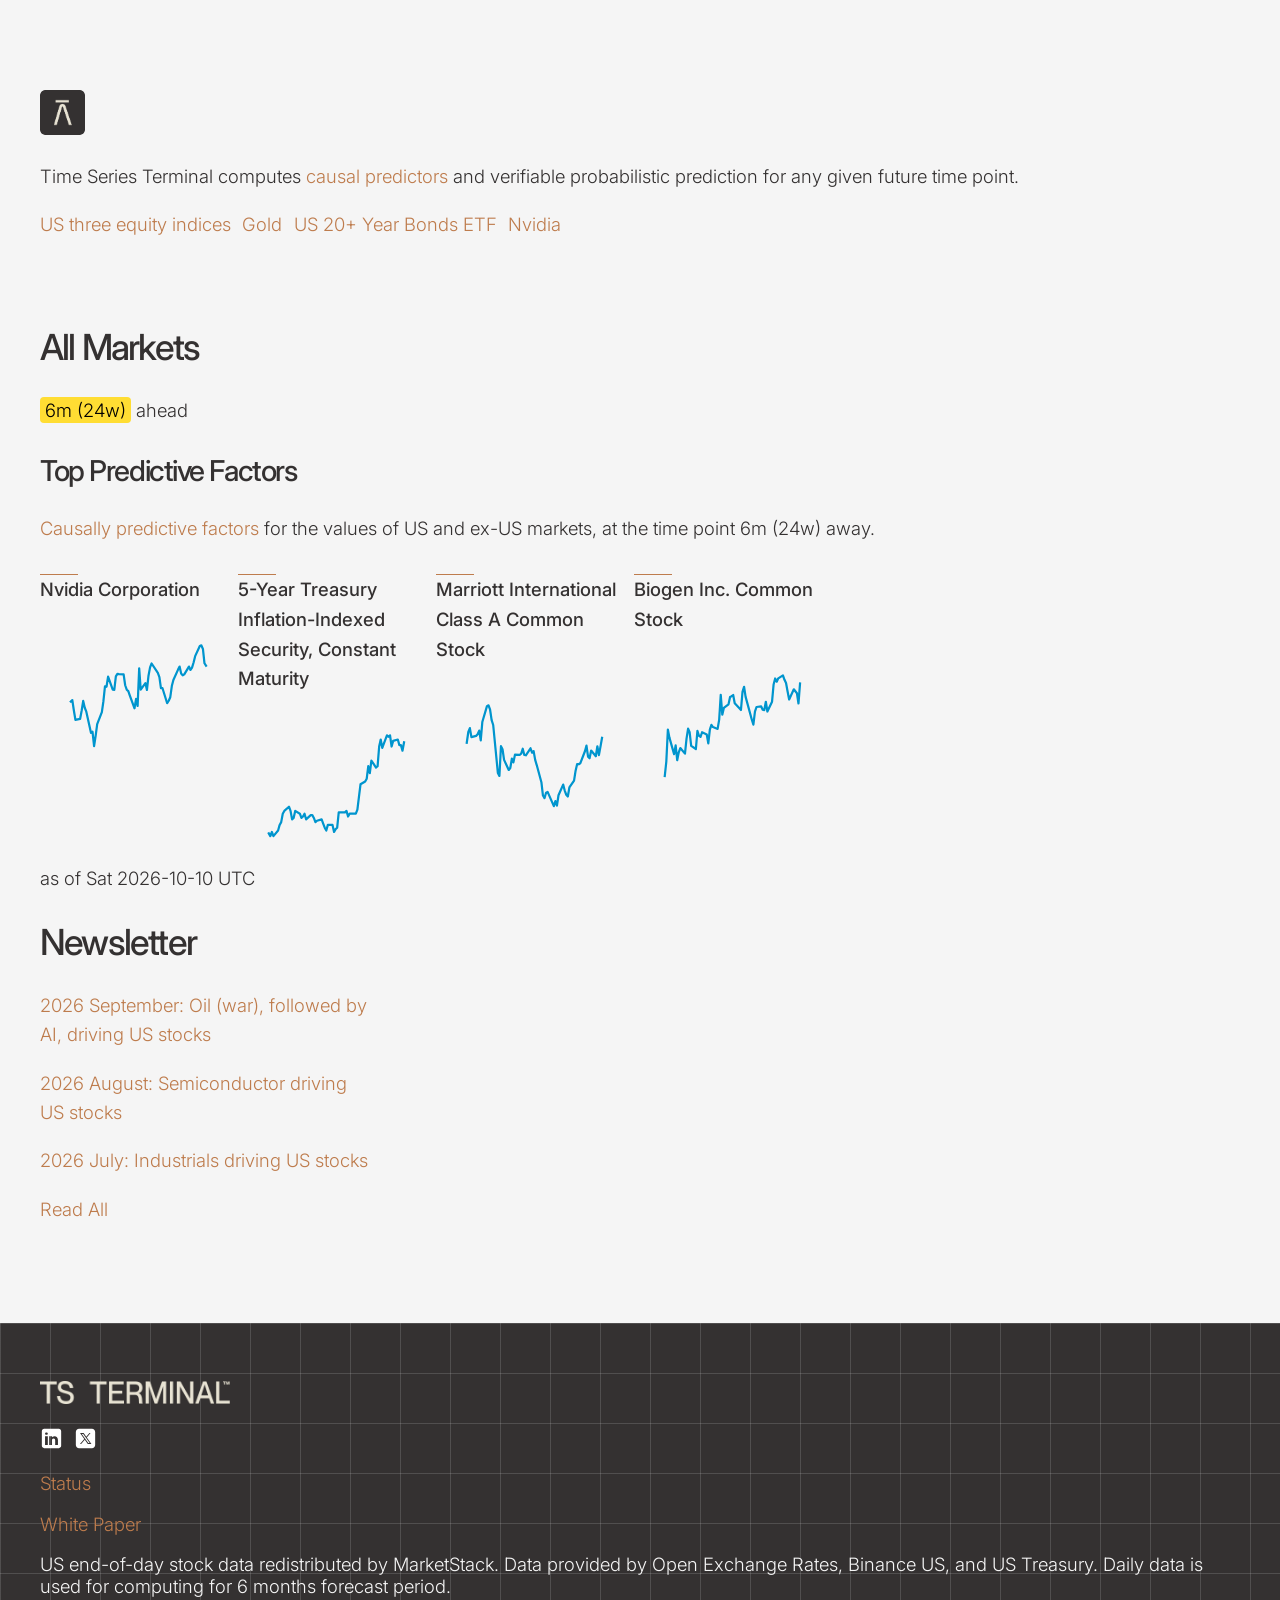
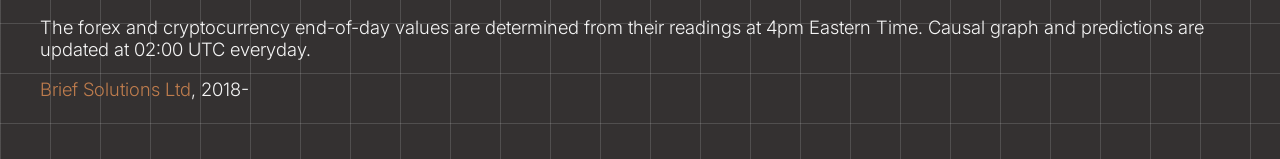
==== commit 06f64ead: "add 2026-10-10 pages" ====
--- a/index.html
+++ b/index.html
@@ -51,7 +51,7 @@
   <rdf:RDF xmlns:dc="http://purl.org/dc/elements/1.1/" xmlns:cc="http://creativecommons.org/ns#" xmlns:rdf="http://www.w3.org/1999/02/22-rdf-syntax-ns#">
    <cc:Work>
     <dc:type rdf:resource="http://purl.org/dc/dcmitype/StillImage"/>
-    <dc:date>2026-10-04T10:01:26.885869</dc:date>
+    <dc:date>2026-10-11T14:51:24.136024</dc:date>
     <dc:format>image/svg+xml</dc:format>
     <dc:creator>
      <cc:Agent>
@@ -67,72 +67,72 @@
  <g id="figure_1">
   <g id="axes_1">
    <g id="line2d_1">
-    <path d="M 27.687273 96.520736 
-L 29.086646 81.67602 
-L 30.486019 84.442629 
-L 31.885392 67.553926 
-L 36.083511 82.894154 
-L 37.482884 65.819634 
-L 38.882257 64.374391 
-L 40.28163 74.904022 
-L 41.681003 84.38069 
-L 45.879122 83.410312 
-L 47.278495 75.131132 
-L 48.677868 65.282829 
-L 50.077241 72.09612 
-L 51.476614 76.060217 
-L 55.674734 97.387882 
-L 57.074107 96.355565 
-L 58.47348 110.808 
-L 59.872853 100.422893 
-L 61.272226 88.633835 
-L 65.470345 76.473143 
-L 66.869718 65.530585 
-L 68.269091 50.500053 
-L 69.668464 50.974919 
-L 71.067837 40.71369 
-L 75.265956 53.947991 
-L 76.665329 54.051223 
-L 78.064702 40.445287 
-L 79.464075 37.947081 
-L 80.863448 38.236129 
-L 85.061567 38.545824 
-L 86.46094 49.426443 
-L 87.860313 53.927345 
-L 89.259687 55.393234 
-L 90.65906 59.790904 
-L 94.857179 72.674218 
-L 96.256552 63.238842 
-L 97.655925 70.23795 
-L 99.055298 32.413863 
-L 100.454671 53.947991 
-L 104.65279 47.279224 
-L 106.052163 54.175101 
-L 107.451536 39.784604 
-L 108.850909 31.443485 
-L 110.250282 27.500035 
-L 115.847774 37.059288 
-L 117.247147 41.312433 
-L 118.64652 52.275638 
-L 120.045893 52.420162 
-L 124.244013 67.553926 
-L 125.643386 65.05572 
-L 127.042759 61.483904 
-L 128.442132 50.252297 
-L 129.841505 44.20292 
-L 134.039624 33.652643 
-L 135.438997 30.576339 
-L 136.83837 37.513508 
-L 138.237743 39.433617 
-L 139.637116 38.421946 
-L 143.835235 30.596985 
-L 145.234608 34.00363 
-L 146.633981 31.588009 
-L 148.033354 26.467718 
-L 149.432727 20.088 
-" clip-path="url(#p634f5e2312)" style="fill: none; stroke: #0095ce; stroke-width: 2; stroke-linecap: square"/>
+    <path d="M 27.687273 70.65385 
+L 29.086646 69.363905 
+L 30.486019 78.762077 
+L 31.885392 87.220431 
+L 36.083511 86.354325 
+L 37.482884 78.964782 
+L 38.882257 70.174728 
+L 40.28163 76.255898 
+L 41.681003 79.794033 
+L 45.879122 98.829938 
+L 47.278495 97.908548 
+L 48.677868 110.808 
+L 50.077241 101.538823 
+L 51.476614 91.016556 
+L 55.674734 80.162589 
+L 57.074107 70.395861 
+L 58.47348 56.980431 
+L 59.872853 57.404271 
+L 61.272226 48.24566 
+L 65.470345 60.057872 
+L 66.869718 60.150011 
+L 68.269091 48.006099 
+L 69.668464 45.776336 
+L 71.067837 46.034325 
+L 75.265956 46.310742 
+L 76.665329 56.022186 
+L 78.064702 60.039444 
+L 79.464075 61.347817 
+L 80.863448 65.272936 
+L 85.061567 76.771876 
+L 86.46094 68.350377 
+L 87.860313 74.597397 
+L 89.259687 40.837689 
+L 90.65906 60.057872 
+L 94.857179 54.105697 
+L 96.256552 60.260578 
+L 97.655925 47.41641 
+L 99.055298 39.971583 
+L 100.454671 36.451876 
+L 106.052163 44.983941 
+L 107.451536 48.780066 
+L 108.850909 58.565221 
+L 110.250282 58.694216 
+L 114.448401 72.201784 
+L 115.847774 69.972022 
+L 117.247147 66.784015 
+L 118.64652 56.759298 
+L 120.045893 51.359956 
+L 124.244013 41.943356 
+L 125.643386 39.197616 
+L 127.042759 45.389353 
+L 128.442132 47.103137 
+L 129.841505 46.200176 
+L 134.039624 39.216044 
+L 135.438997 42.256629 
+L 136.83837 40.100578 
+L 138.237743 35.530486 
+L 139.637116 29.8363 
+L 143.835235 20.714545 
+L 145.234608 20.088 
+L 146.633981 23.349718 
+L 148.033354 36.230742 
+L 149.432727 38.442077 
+" clip-path="url(#p7d79553ca5)" style="fill: none; stroke: #0095ce; stroke-width: 2; stroke-linecap: square"/>
     <defs>
-     <path id="mf026397f87" d="M 0 4.5 
+     <path id="m11ee482c72" d="M 0 4.5 
 C 1.193414 4.5 2.338109 4.025852 3.181981 3.181981 
 C 4.025852 2.338109 4.5 1.193414 4.5 0 
 C 4.5 -1.193414 4.025852 -2.338109 3.181981 -3.181981 
@@ -144,76 +144,76 @@
 z
 " style="stroke: #8e8e8e; stroke-width: 2"/>
     </defs>
-    <g clip-path="url(#p634f5e2312)">
-     <use data-time="2026-07-07" data-value="196.93" visibility="hidden" onmouseover="showData(event)" onmouseout="hideData(event)" ontouchstart="showData(event)" ontouchend="hideData(event)" pointer-events="all" xlink:href="#mf026397f87" x="27.687273" y="96.520736" style="fill: #0095ce; stroke: #8e8e8e; stroke-width: 2"/>
-     <use data-time="2026-07-08" data-value="204.12" visibility="hidden" onmouseover="showData(event)" onmouseout="hideData(event)" ontouchstart="showData(event)" ontouchend="hideData(event)" pointer-events="all" xlink:href="#mf026397f87" x="29.086646" y="81.67602" style="fill: #0095ce; stroke: #8e8e8e; stroke-width: 2"/>
-     <use data-time="2026-07-09" data-value="202.78" visibility="hidden" onmouseover="showData(event)" onmouseout="hideData(event)" ontouchstart="showData(event)" ontouchend="hideData(event)" pointer-events="all" xlink:href="#mf026397f87" x="30.486019" y="84.442629" style="fill: #0095ce; stroke: #8e8e8e; stroke-width: 2"/>
-     <use data-time="2026-07-10" data-value="210.96" visibility="hidden" onmouseover="showData(event)" onmouseout="hideData(event)" ontouchstart="showData(event)" ontouchend="hideData(event)" pointer-events="all" xlink:href="#mf026397f87" x="31.885392" y="67.553926" style="fill: #0095ce; stroke: #8e8e8e; stroke-width: 2"/>
-     <use data-time="2026-07-13" data-value="203.53" visibility="hidden" onmouseover="showData(event)" onmouseout="hideData(event)" ontouchstart="showData(event)" ontouchend="hideData(event)" pointer-events="all" xlink:href="#mf026397f87" x="36.083511" y="82.894154" style="fill: #0095ce; stroke: #8e8e8e; stroke-width: 2"/>
-     <use data-time="2026-07-14" data-value="211.8" visibility="hidden" onmouseover="showData(event)" onmouseout="hideData(event)" ontouchstart="showData(event)" ontouchend="hideData(event)" pointer-events="all" xlink:href="#mf026397f87" x="37.482884" y="65.819634" style="fill: #0095ce; stroke: #8e8e8e; stroke-width: 2"/>
-     <use data-time="2026-07-15" data-value="212.5" visibility="hidden" onmouseover="showData(event)" onmouseout="hideData(event)" ontouchstart="showData(event)" ontouchend="hideData(event)" pointer-events="all" xlink:href="#mf026397f87" x="38.882257" y="64.374391" style="fill: #0095ce; stroke: #8e8e8e; stroke-width: 2"/>
-     <use data-time="2026-07-16" data-value="207.4" visibility="hidden" onmouseover="showData(event)" onmouseout="hideData(event)" ontouchstart="showData(event)" ontouchend="hideData(event)" pointer-events="all" xlink:href="#mf026397f87" x="40.28163" y="74.904022" style="fill: #0095ce; stroke: #8e8e8e; stroke-width: 2"/>
-     <use data-time="2026-07-17" data-value="202.81" visibility="hidden" onmouseover="showData(event)" onmouseout="hideData(event)" ontouchstart="showData(event)" ontouchend="hideData(event)" pointer-events="all" xlink:href="#mf026397f87" x="41.681003" y="84.38069" style="fill: #0095ce; stroke: #8e8e8e; stroke-width: 2"/>
-     <use data-time="2026-07-20" data-value="203.28" visibility="hidden" onmouseover="showData(event)" onmouseout="hideData(event)" ontouchstart="showData(event)" ontouchend="hideData(event)" pointer-events="all" xlink:href="#mf026397f87" x="45.879122" y="83.410312" style="fill: #0095ce; stroke: #8e8e8e; stroke-width: 2"/>
-     <use data-time="2026-07-21" data-value="207.29" visibility="hidden" onmouseover="showData(event)" onmouseout="hideData(event)" ontouchstart="showData(event)" ontouchend="hideData(event)" pointer-events="all" xlink:href="#mf026397f87" x="47.278495" y="75.131132" style="fill: #0095ce; stroke: #8e8e8e; stroke-width: 2"/>
-     <use data-time="2026-07-22" data-value="212.06" visibility="hidden" onmouseover="showData(event)" onmouseout="hideData(event)" ontouchstart="showData(event)" ontouchend="hideData(event)" pointer-events="all" xlink:href="#mf026397f87" x="48.677868" y="65.282829" style="fill: #0095ce; stroke: #8e8e8e; stroke-width: 2"/>
-     <use data-time="2026-07-23" data-value="208.76" visibility="hidden" onmouseover="showData(event)" onmouseout="hideData(event)" ontouchstart="showData(event)" ontouchend="hideData(event)" pointer-events="all" xlink:href="#mf026397f87" x="50.077241" y="72.09612" style="fill: #0095ce; stroke: #8e8e8e; stroke-width: 2"/>
-     <use data-time="2026-07-24" data-value="206.84" visibility="hidden" onmouseover="showData(event)" onmouseout="hideData(event)" ontouchstart="showData(event)" ontouchend="hideData(event)" pointer-events="all" xlink:href="#mf026397f87" x="51.476614" y="76.060217" style="fill: #0095ce; stroke: #8e8e8e; stroke-width: 2"/>
-     <use data-time="2026-07-27" data-value="196.51" visibility="hidden" onmouseover="showData(event)" onmouseout="hideData(event)" ontouchstart="showData(event)" ontouchend="hideData(event)" pointer-events="all" xlink:href="#mf026397f87" x="55.674734" y="97.387882" style="fill: #0095ce; stroke: #8e8e8e; stroke-width: 2"/>
-     <use data-time="2026-07-28" data-value="197.01" visibility="hidden" onmouseover="showData(event)" onmouseout="hideData(event)" ontouchstart="showData(event)" ontouchend="hideData(event)" pointer-events="all" xlink:href="#mf026397f87" x="57.074107" y="96.355565" style="fill: #0095ce; stroke: #8e8e8e; stroke-width: 2"/>
-     <use data-time="2026-07-29" data-value="190.01" visibility="hidden" onmouseover="showData(event)" onmouseout="hideData(event)" ontouchstart="showData(event)" ontouchend="hideData(event)" pointer-events="all" xlink:href="#mf026397f87" x="58.47348" y="110.808" style="fill: #0095ce; stroke: #8e8e8e; stroke-width: 2"/>
-     <use data-time="2026-07-30" data-value="195.04" visibility="hidden" onmouseover="showData(event)" onmouseout="hideData(event)" ontouchstart="showData(event)" ontouchend="hideData(event)" pointer-events="all" xlink:href="#mf026397f87" x="59.872853" y="100.422893" style="fill: #0095ce; stroke: #8e8e8e; stroke-width: 2"/>
-     <use data-time="2026-07-31" data-value="200.75" visibility="hidden" onmouseover="showData(event)" onmouseout="hideData(event)" ontouchstart="showData(event)" ontouchend="hideData(event)" pointer-events="all" xlink:href="#mf026397f87" x="61.272226" y="88.633835" style="fill: #0095ce; stroke: #8e8e8e; stroke-width: 2"/>
-     <use data-time="2026-08-03" data-value="206.64" visibility="hidden" onmouseover="showData(event)" onmouseout="hideData(event)" ontouchstart="showData(event)" ontouchend="hideData(event)" pointer-events="all" xlink:href="#mf026397f87" x="65.470345" y="76.473143" style="fill: #0095ce; stroke: #8e8e8e; stroke-width: 2"/>
-     <use data-time="2026-08-04" data-value="211.94" visibility="hidden" onmouseover="showData(event)" onmouseout="hideData(event)" ontouchstart="showData(event)" ontouchend="hideData(event)" pointer-events="all" xlink:href="#mf026397f87" x="66.869718" y="65.530585" style="fill: #0095ce; stroke: #8e8e8e; stroke-width: 2"/>
-     <use data-time="2026-08-05" data-value="219.22" visibility="hidden" onmouseover="showData(event)" onmouseout="hideData(event)" ontouchstart="showData(event)" ontouchend="hideData(event)" pointer-events="all" xlink:href="#mf026397f87" x="68.269091" y="50.500053" style="fill: #0095ce; stroke: #8e8e8e; stroke-width: 2"/>
-     <use data-time="2026-08-06" data-value="218.99" visibility="hidden" onmouseover="showData(event)" onmouseout="hideData(event)" ontouchstart="showData(event)" ontouchend="hideData(event)" pointer-events="all" xlink:href="#mf026397f87" x="69.668464" y="50.974919" style="fill: #0095ce; stroke: #8e8e8e; stroke-width: 2"/>
-     <use data-time="2026-08-07" data-value="223.96" visibility="hidden" onmouseover="showData(event)" onmouseout="hideData(event)" ontouchstart="showData(event)" ontouchend="hideData(event)" pointer-events="all" xlink:href="#mf026397f87" x="71.067837" y="40.71369" style="fill: #0095ce; stroke: #8e8e8e; stroke-width: 2"/>
-     <use data-time="2026-08-10" data-value="217.55" visibility="hidden" onmouseover="showData(event)" onmouseout="hideData(event)" ontouchstart="showData(event)" ontouchend="hideData(event)" pointer-events="all" xlink:href="#mf026397f87" x="75.265956" y="53.947991" style="fill: #0095ce; stroke: #8e8e8e; stroke-width: 2"/>
-     <use data-time="2026-08-11" data-value="217.5" visibility="hidden" onmouseover="showData(event)" onmouseout="hideData(event)" ontouchstart="showData(event)" ontouchend="hideData(event)" pointer-events="all" xlink:href="#mf026397f87" x="76.665329" y="54.051223" style="fill: #0095ce; stroke: #8e8e8e; stroke-width: 2"/>
-     <use data-time="2026-08-12" data-value="224.09" visibility="hidden" onmouseover="showData(event)" onmouseout="hideData(event)" ontouchstart="showData(event)" ontouchend="hideData(event)" pointer-events="all" xlink:href="#mf026397f87" x="78.064702" y="40.445287" style="fill: #0095ce; stroke: #8e8e8e; stroke-width: 2"/>
-     <use data-time="2026-08-13" data-value="225.3" visibility="hidden" onmouseover="showData(event)" onmouseout="hideData(event)" ontouchstart="showData(event)" ontouchend="hideData(event)" pointer-events="all" xlink:href="#mf026397f87" x="79.464075" y="37.947081" style="fill: #0095ce; stroke: #8e8e8e; stroke-width: 2"/>
-     <use data-time="2026-08-14" data-value="225.16" visibility="hidden" onmouseover="showData(event)" onmouseout="hideData(event)" ontouchstart="showData(event)" ontouchend="hideData(event)" pointer-events="all" xlink:href="#mf026397f87" x="80.863448" y="38.236129" style="fill: #0095ce; stroke: #8e8e8e; stroke-width: 2"/>
-     <use data-time="2026-08-17" data-value="225.01" visibility="hidden" onmouseover="showData(event)" onmouseout="hideData(event)" ontouchstart="showData(event)" ontouchend="hideData(event)" pointer-events="all" xlink:href="#mf026397f87" x="85.061567" y="38.545824" style="fill: #0095ce; stroke: #8e8e8e; stroke-width: 2"/>
-     <use data-time="2026-08-18" data-value="219.74" visibility="hidden" onmouseover="showData(event)" onmouseout="hideData(event)" ontouchstart="showData(event)" ontouchend="hideData(event)" pointer-events="all" xlink:href="#mf026397f87" x="86.46094" y="49.426443" style="fill: #0095ce; stroke: #8e8e8e; stroke-width: 2"/>
-     <use data-time="2026-08-19" data-value="217.56" visibility="hidden" onmouseover="showData(event)" onmouseout="hideData(event)" ontouchstart="showData(event)" ontouchend="hideData(event)" pointer-events="all" xlink:href="#mf026397f87" x="87.860313" y="53.927345" style="fill: #0095ce; stroke: #8e8e8e; stroke-width: 2"/>
-     <use data-time="2026-08-20" data-value="216.85" visibility="hidden" onmouseover="showData(event)" onmouseout="hideData(event)" ontouchstart="showData(event)" ontouchend="hideData(event)" pointer-events="all" xlink:href="#mf026397f87" x="89.259687" y="55.393234" style="fill: #0095ce; stroke: #8e8e8e; stroke-width: 2"/>
-     <use data-time="2026-08-21" data-value="214.72" visibility="hidden" onmouseover="showData(event)" onmouseout="hideData(event)" ontouchstart="showData(event)" ontouchend="hideData(event)" pointer-events="all" xlink:href="#mf026397f87" x="90.65906" y="59.790904" style="fill: #0095ce; stroke: #8e8e8e; stroke-width: 2"/>
-     <use data-time="2026-08-24" data-value="208.48" visibility="hidden" onmouseover="showData(event)" onmouseout="hideData(event)" ontouchstart="showData(event)" ontouchend="hideData(event)" pointer-events="all" xlink:href="#mf026397f87" x="94.857179" y="72.674218" style="fill: #0095ce; stroke: #8e8e8e; stroke-width: 2"/>
-     <use data-time="2026-08-25" data-value="213.05" visibility="hidden" onmouseover="showData(event)" onmouseout="hideData(event)" ontouchstart="showData(event)" ontouchend="hideData(event)" pointer-events="all" xlink:href="#mf026397f87" x="96.256552" y="63.238842" style="fill: #0095ce; stroke: #8e8e8e; stroke-width: 2"/>
-     <use data-time="2026-08-26" data-value="209.66" visibility="hidden" onmouseover="showData(event)" onmouseout="hideData(event)" ontouchstart="showData(event)" ontouchend="hideData(event)" pointer-events="all" xlink:href="#mf026397f87" x="97.655925" y="70.23795" style="fill: #0095ce; stroke: #8e8e8e; stroke-width: 2"/>
-     <use data-time="2026-08-27" data-value="227.98" visibility="hidden" onmouseover="showData(event)" onmouseout="hideData(event)" ontouchstart="showData(event)" ontouchend="hideData(event)" pointer-events="all" xlink:href="#mf026397f87" x="99.055298" y="32.413863" style="fill: #0095ce; stroke: #8e8e8e; stroke-width: 2"/>
-     <use data-time="2026-08-28" data-value="217.55" visibility="hidden" onmouseover="showData(event)" onmouseout="hideData(event)" ontouchstart="showData(event)" ontouchend="hideData(event)" pointer-events="all" xlink:href="#mf026397f87" x="100.454671" y="53.947991" style="fill: #0095ce; stroke: #8e8e8e; stroke-width: 2"/>
-     <use data-time="2026-08-31" data-value="220.78" visibility="hidden" onmouseover="showData(event)" onmouseout="hideData(event)" ontouchstart="showData(event)" ontouchend="hideData(event)" pointer-events="all" xlink:href="#mf026397f87" x="104.65279" y="47.279224" style="fill: #0095ce; stroke: #8e8e8e; stroke-width: 2"/>
-     <use data-time="2026-09-01" data-value="217.44" visibility="hidden" onmouseover="showData(event)" onmouseout="hideData(event)" ontouchstart="showData(event)" ontouchend="hideData(event)" pointer-events="all" xlink:href="#mf026397f87" x="106.052163" y="54.175101" style="fill: #0095ce; stroke: #8e8e8e; stroke-width: 2"/>
-     <use data-time="2026-09-02" data-value="224.41" visibility="hidden" onmouseover="showData(event)" onmouseout="hideData(event)" ontouchstart="showData(event)" ontouchend="hideData(event)" pointer-events="all" xlink:href="#mf026397f87" x="107.451536" y="39.784604" style="fill: #0095ce; stroke: #8e8e8e; stroke-width: 2"/>
-     <use data-time="2026-09-03" data-value="228.45" visibility="hidden" onmouseover="showData(event)" onmouseout="hideData(event)" ontouchstart="showData(event)" ontouchend="hideData(event)" pointer-events="all" xlink:href="#mf026397f87" x="108.850909" y="31.443485" style="fill: #0095ce; stroke: #8e8e8e; stroke-width: 2"/>
-     <use data-time="2026-09-04" data-value="230.36" visibility="hidden" onmouseover="showData(event)" onmouseout="hideData(event)" ontouchstart="showData(event)" ontouchend="hideData(event)" pointer-events="all" xlink:href="#mf026397f87" x="110.250282" y="27.500035" style="fill: #0095ce; stroke: #8e8e8e; stroke-width: 2"/>
-     <use data-time="2026-09-08" data-value="225.73" visibility="hidden" onmouseover="showData(event)" onmouseout="hideData(event)" ontouchstart="showData(event)" ontouchend="hideData(event)" pointer-events="all" xlink:href="#mf026397f87" x="115.847774" y="37.059288" style="fill: #0095ce; stroke: #8e8e8e; stroke-width: 2"/>
-     <use data-time="2026-09-09" data-value="223.67" visibility="hidden" onmouseover="showData(event)" onmouseout="hideData(event)" ontouchstart="showData(event)" ontouchend="hideData(event)" pointer-events="all" xlink:href="#mf026397f87" x="117.247147" y="41.312433" style="fill: #0095ce; stroke: #8e8e8e; stroke-width: 2"/>
-     <use data-time="2026-09-10" data-value="218.36" visibility="hidden" onmouseover="showData(event)" onmouseout="hideData(event)" ontouchstart="showData(event)" ontouchend="hideData(event)" pointer-events="all" xlink:href="#mf026397f87" x="118.64652" y="52.275638" style="fill: #0095ce; stroke: #8e8e8e; stroke-width: 2"/>
-     <use data-time="2026-09-11" data-value="218.29" visibility="hidden" onmouseover="showData(event)" onmouseout="hideData(event)" ontouchstart="showData(event)" ontouchend="hideData(event)" pointer-events="all" xlink:href="#mf026397f87" x="120.045893" y="52.420162" style="fill: #0095ce; stroke: #8e8e8e; stroke-width: 2"/>
-     <use data-time="2026-09-14" data-value="210.96" visibility="hidden" onmouseover="showData(event)" onmouseout="hideData(event)" ontouchstart="showData(event)" ontouchend="hideData(event)" pointer-events="all" xlink:href="#mf026397f87" x="124.244013" y="67.553926" style="fill: #0095ce; stroke: #8e8e8e; stroke-width: 2"/>
-     <use data-time="2026-09-15" data-value="212.17" visibility="hidden" onmouseover="showData(event)" onmouseout="hideData(event)" ontouchstart="showData(event)" ontouchend="hideData(event)" pointer-events="all" xlink:href="#mf026397f87" x="125.643386" y="65.05572" style="fill: #0095ce; stroke: #8e8e8e; stroke-width: 2"/>
-     <use data-time="2026-09-16" data-value="213.9" visibility="hidden" onmouseover="showData(event)" onmouseout="hideData(event)" ontouchstart="showData(event)" ontouchend="hideData(event)" pointer-events="all" xlink:href="#mf026397f87" x="127.042759" y="61.483904" style="fill: #0095ce; stroke: #8e8e8e; stroke-width: 2"/>
-     <use data-time="2026-09-17" data-value="219.34" visibility="hidden" onmouseover="showData(event)" onmouseout="hideData(event)" ontouchstart="showData(event)" ontouchend="hideData(event)" pointer-events="all" xlink:href="#mf026397f87" x="128.442132" y="50.252297" style="fill: #0095ce; stroke: #8e8e8e; stroke-width: 2"/>
-     <use data-time="2026-09-18" data-value="222.27" visibility="hidden" onmouseover="showData(event)" onmouseout="hideData(event)" ontouchstart="showData(event)" ontouchend="hideData(event)" pointer-events="all" xlink:href="#mf026397f87" x="129.841505" y="44.20292" style="fill: #0095ce; stroke: #8e8e8e; stroke-width: 2"/>
-     <use data-time="2026-09-21" data-value="227.38" visibility="hidden" onmouseover="showData(event)" onmouseout="hideData(event)" ontouchstart="showData(event)" ontouchend="hideData(event)" pointer-events="all" xlink:href="#mf026397f87" x="134.039624" y="33.652643" style="fill: #0095ce; stroke: #8e8e8e; stroke-width: 2"/>
-     <use data-time="2026-09-22" data-value="228.87" visibility="hidden" onmouseover="showData(event)" onmouseout="hideData(event)" ontouchstart="showData(event)" ontouchend="hideData(event)" pointer-events="all" xlink:href="#mf026397f87" x="135.438997" y="30.576339" style="fill: #0095ce; stroke: #8e8e8e; stroke-width: 2"/>
-     <use data-time="2026-09-23" data-value="225.51" visibility="hidden" onmouseover="showData(event)" onmouseout="hideData(event)" ontouchstart="showData(event)" ontouchend="hideData(event)" pointer-events="all" xlink:href="#mf026397f87" x="136.83837" y="37.513508" style="fill: #0095ce; stroke: #8e8e8e; stroke-width: 2"/>
-     <use data-time="2026-09-24" data-value="224.58" visibility="hidden" onmouseover="showData(event)" onmouseout="hideData(event)" ontouchstart="showData(event)" ontouchend="hideData(event)" pointer-events="all" xlink:href="#mf026397f87" x="138.237743" y="39.433617" style="fill: #0095ce; stroke: #8e8e8e; stroke-width: 2"/>
-     <use data-time="2026-09-25" data-value="225.07" visibility="hidden" onmouseover="showData(event)" onmouseout="hideData(event)" ontouchstart="showData(event)" ontouchend="hideData(event)" pointer-events="all" xlink:href="#mf026397f87" x="139.637116" y="38.421946" style="fill: #0095ce; stroke: #8e8e8e; stroke-width: 2"/>
-     <use data-time="2026-09-28" data-value="228.86" visibility="hidden" onmouseover="showData(event)" onmouseout="hideData(event)" ontouchstart="showData(event)" ontouchend="hideData(event)" pointer-events="all" xlink:href="#mf026397f87" x="143.835235" y="30.596985" style="fill: #0095ce; stroke: #8e8e8e; stroke-width: 2"/>
-     <use data-time="2026-09-29" data-value="227.21" visibility="hidden" onmouseover="showData(event)" onmouseout="hideData(event)" ontouchstart="showData(event)" ontouchend="hideData(event)" pointer-events="all" xlink:href="#mf026397f87" x="145.234608" y="34.00363" style="fill: #0095ce; stroke: #8e8e8e; stroke-width: 2"/>
-     <use data-time="2026-09-30" data-value="228.38" visibility="hidden" onmouseover="showData(event)" onmouseout="hideData(event)" ontouchstart="showData(event)" ontouchend="hideData(event)" pointer-events="all" xlink:href="#mf026397f87" x="146.633981" y="31.588009" style="fill: #0095ce; stroke: #8e8e8e; stroke-width: 2"/>
-     <use data-time="2026-10-01" data-value="230.86" visibility="hidden" onmouseover="showData(event)" onmouseout="hideData(event)" ontouchstart="showData(event)" ontouchend="hideData(event)" pointer-events="all" xlink:href="#mf026397f87" x="148.033354" y="26.467718" style="fill: #0095ce; stroke: #8e8e8e; stroke-width: 2"/>
-     <use data-time="2026-10-02" data-value="233.95" visibility="hidden" onmouseover="showData(event)" onmouseout="hideData(event)" ontouchstart="showData(event)" ontouchend="hideData(event)" pointer-events="all" xlink:href="#mf026397f87" x="149.432727" y="20.088" style="fill: #0095ce; stroke: #8e8e8e; stroke-width: 2"/>
+    <g clip-path="url(#p7d79553ca5)">
+     <use data-time="2026-07-14" data-value="211.8" visibility="hidden" onmouseover="showData(event)" onmouseout="hideData(event)" ontouchstart="showData(event)" ontouchend="hideData(event)" pointer-events="all" xlink:href="#m11ee482c72" x="27.687273" y="70.65385" style="fill: #0095ce; stroke: #8e8e8e; stroke-width: 2"/>
+     <use data-time="2026-07-15" data-value="212.5" visibility="hidden" onmouseover="showData(event)" onmouseout="hideData(event)" ontouchstart="showData(event)" ontouchend="hideData(event)" pointer-events="all" xlink:href="#m11ee482c72" x="29.086646" y="69.363905" style="fill: #0095ce; stroke: #8e8e8e; stroke-width: 2"/>
+     <use data-time="2026-07-16" data-value="207.4" visibility="hidden" onmouseover="showData(event)" onmouseout="hideData(event)" ontouchstart="showData(event)" ontouchend="hideData(event)" pointer-events="all" xlink:href="#m11ee482c72" x="30.486019" y="78.762077" style="fill: #0095ce; stroke: #8e8e8e; stroke-width: 2"/>
+     <use data-time="2026-07-17" data-value="202.81" visibility="hidden" onmouseover="showData(event)" onmouseout="hideData(event)" ontouchstart="showData(event)" ontouchend="hideData(event)" pointer-events="all" xlink:href="#m11ee482c72" x="31.885392" y="87.220431" style="fill: #0095ce; stroke: #8e8e8e; stroke-width: 2"/>
+     <use data-time="2026-07-20" data-value="203.28" visibility="hidden" onmouseover="showData(event)" onmouseout="hideData(event)" ontouchstart="showData(event)" ontouchend="hideData(event)" pointer-events="all" xlink:href="#m11ee482c72" x="36.083511" y="86.354325" style="fill: #0095ce; stroke: #8e8e8e; stroke-width: 2"/>
+     <use data-time="2026-07-21" data-value="207.29" visibility="hidden" onmouseover="showData(event)" onmouseout="hideData(event)" ontouchstart="showData(event)" ontouchend="hideData(event)" pointer-events="all" xlink:href="#m11ee482c72" x="37.482884" y="78.964782" style="fill: #0095ce; stroke: #8e8e8e; stroke-width: 2"/>
+     <use data-time="2026-07-22" data-value="212.06" visibility="hidden" onmouseover="showData(event)" onmouseout="hideData(event)" ontouchstart="showData(event)" ontouchend="hideData(event)" pointer-events="all" xlink:href="#m11ee482c72" x="38.882257" y="70.174728" style="fill: #0095ce; stroke: #8e8e8e; stroke-width: 2"/>
+     <use data-time="2026-07-23" data-value="208.76" visibility="hidden" onmouseover="showData(event)" onmouseout="hideData(event)" ontouchstart="showData(event)" ontouchend="hideData(event)" pointer-events="all" xlink:href="#m11ee482c72" x="40.28163" y="76.255898" style="fill: #0095ce; stroke: #8e8e8e; stroke-width: 2"/>
+     <use data-time="2026-07-24" data-value="206.84" visibility="hidden" onmouseover="showData(event)" onmouseout="hideData(event)" ontouchstart="showData(event)" ontouchend="hideData(event)" pointer-events="all" xlink:href="#m11ee482c72" x="41.681003" y="79.794033" style="fill: #0095ce; stroke: #8e8e8e; stroke-width: 2"/>
+     <use data-time="2026-07-27" data-value="196.51" visibility="hidden" onmouseover="showData(event)" onmouseout="hideData(event)" ontouchstart="showData(event)" ontouchend="hideData(event)" pointer-events="all" xlink:href="#m11ee482c72" x="45.879122" y="98.829938" style="fill: #0095ce; stroke: #8e8e8e; stroke-width: 2"/>
+     <use data-time="2026-07-28" data-value="197.01" visibility="hidden" onmouseover="showData(event)" onmouseout="hideData(event)" ontouchstart="showData(event)" ontouchend="hideData(event)" pointer-events="all" xlink:href="#m11ee482c72" x="47.278495" y="97.908548" style="fill: #0095ce; stroke: #8e8e8e; stroke-width: 2"/>
+     <use data-time="2026-07-29" data-value="190.01" visibility="hidden" onmouseover="showData(event)" onmouseout="hideData(event)" ontouchstart="showData(event)" ontouchend="hideData(event)" pointer-events="all" xlink:href="#m11ee482c72" x="48.677868" y="110.808" style="fill: #0095ce; stroke: #8e8e8e; stroke-width: 2"/>
+     <use data-time="2026-07-30" data-value="195.04" visibility="hidden" onmouseover="showData(event)" onmouseout="hideData(event)" ontouchstart="showData(event)" ontouchend="hideData(event)" pointer-events="all" xlink:href="#m11ee482c72" x="50.077241" y="101.538823" style="fill: #0095ce; stroke: #8e8e8e; stroke-width: 2"/>
+     <use data-time="2026-07-31" data-value="200.75" visibility="hidden" onmouseover="showData(event)" onmouseout="hideData(event)" ontouchstart="showData(event)" ontouchend="hideData(event)" pointer-events="all" xlink:href="#m11ee482c72" x="51.476614" y="91.016556" style="fill: #0095ce; stroke: #8e8e8e; stroke-width: 2"/>
+     <use data-time="2026-08-03" data-value="206.64" visibility="hidden" onmouseover="showData(event)" onmouseout="hideData(event)" ontouchstart="showData(event)" ontouchend="hideData(event)" pointer-events="all" xlink:href="#m11ee482c72" x="55.674734" y="80.162589" style="fill: #0095ce; stroke: #8e8e8e; stroke-width: 2"/>
+     <use data-time="2026-08-04" data-value="211.94" visibility="hidden" onmouseover="showData(event)" onmouseout="hideData(event)" ontouchstart="showData(event)" ontouchend="hideData(event)" pointer-events="all" xlink:href="#m11ee482c72" x="57.074107" y="70.395861" style="fill: #0095ce; stroke: #8e8e8e; stroke-width: 2"/>
+     <use data-time="2026-08-05" data-value="219.22" visibility="hidden" onmouseover="showData(event)" onmouseout="hideData(event)" ontouchstart="showData(event)" ontouchend="hideData(event)" pointer-events="all" xlink:href="#m11ee482c72" x="58.47348" y="56.980431" style="fill: #0095ce; stroke: #8e8e8e; stroke-width: 2"/>
+     <use data-time="2026-08-06" data-value="218.99" visibility="hidden" onmouseover="showData(event)" onmouseout="hideData(event)" ontouchstart="showData(event)" ontouchend="hideData(event)" pointer-events="all" xlink:href="#m11ee482c72" x="59.872853" y="57.404271" style="fill: #0095ce; stroke: #8e8e8e; stroke-width: 2"/>
+     <use data-time="2026-08-07" data-value="223.96" visibility="hidden" onmouseover="showData(event)" onmouseout="hideData(event)" ontouchstart="showData(event)" ontouchend="hideData(event)" pointer-events="all" xlink:href="#m11ee482c72" x="61.272226" y="48.24566" style="fill: #0095ce; stroke: #8e8e8e; stroke-width: 2"/>
+     <use data-time="2026-08-10" data-value="217.55" visibility="hidden" onmouseover="showData(event)" onmouseout="hideData(event)" ontouchstart="showData(event)" ontouchend="hideData(event)" pointer-events="all" xlink:href="#m11ee482c72" x="65.470345" y="60.057872" style="fill: #0095ce; stroke: #8e8e8e; stroke-width: 2"/>
+     <use data-time="2026-08-11" data-value="217.5" visibility="hidden" onmouseover="showData(event)" onmouseout="hideData(event)" ontouchstart="showData(event)" ontouchend="hideData(event)" pointer-events="all" xlink:href="#m11ee482c72" x="66.869718" y="60.150011" style="fill: #0095ce; stroke: #8e8e8e; stroke-width: 2"/>
+     <use data-time="2026-08-12" data-value="224.09" visibility="hidden" onmouseover="showData(event)" onmouseout="hideData(event)" ontouchstart="showData(event)" ontouchend="hideData(event)" pointer-events="all" xlink:href="#m11ee482c72" x="68.269091" y="48.006099" style="fill: #0095ce; stroke: #8e8e8e; stroke-width: 2"/>
+     <use data-time="2026-08-13" data-value="225.3" visibility="hidden" onmouseover="showData(event)" onmouseout="hideData(event)" ontouchstart="showData(event)" ontouchend="hideData(event)" pointer-events="all" xlink:href="#m11ee482c72" x="69.668464" y="45.776336" style="fill: #0095ce; stroke: #8e8e8e; stroke-width: 2"/>
+     <use data-time="2026-08-14" data-value="225.16" visibility="hidden" onmouseover="showData(event)" onmouseout="hideData(event)" ontouchstart="showData(event)" ontouchend="hideData(event)" pointer-events="all" xlink:href="#m11ee482c72" x="71.067837" y="46.034325" style="fill: #0095ce; stroke: #8e8e8e; stroke-width: 2"/>
+     <use data-time="2026-08-17" data-value="225.01" visibility="hidden" onmouseover="showData(event)" onmouseout="hideData(event)" ontouchstart="showData(event)" ontouchend="hideData(event)" pointer-events="all" xlink:href="#m11ee482c72" x="75.265956" y="46.310742" style="fill: #0095ce; stroke: #8e8e8e; stroke-width: 2"/>
+     <use data-time="2026-08-18" data-value="219.74" visibility="hidden" onmouseover="showData(event)" onmouseout="hideData(event)" ontouchstart="showData(event)" ontouchend="hideData(event)" pointer-events="all" xlink:href="#m11ee482c72" x="76.665329" y="56.022186" style="fill: #0095ce; stroke: #8e8e8e; stroke-width: 2"/>
+     <use data-time="2026-08-19" data-value="217.56" visibility="hidden" onmouseover="showData(event)" onmouseout="hideData(event)" ontouchstart="showData(event)" ontouchend="hideData(event)" pointer-events="all" xlink:href="#m11ee482c72" x="78.064702" y="60.039444" style="fill: #0095ce; stroke: #8e8e8e; stroke-width: 2"/>
+     <use data-time="2026-08-20" data-value="216.85" visibility="hidden" onmouseover="showData(event)" onmouseout="hideData(event)" ontouchstart="showData(event)" ontouchend="hideData(event)" pointer-events="all" xlink:href="#m11ee482c72" x="79.464075" y="61.347817" style="fill: #0095ce; stroke: #8e8e8e; stroke-width: 2"/>
+     <use data-time="2026-08-21" data-value="214.72" visibility="hidden" onmouseover="showData(event)" onmouseout="hideData(event)" ontouchstart="showData(event)" ontouchend="hideData(event)" pointer-events="all" xlink:href="#m11ee482c72" x="80.863448" y="65.272936" style="fill: #0095ce; stroke: #8e8e8e; stroke-width: 2"/>
+     <use data-time="2026-08-24" data-value="208.48" visibility="hidden" onmouseover="showData(event)" onmouseout="hideData(event)" ontouchstart="showData(event)" ontouchend="hideData(event)" pointer-events="all" xlink:href="#m11ee482c72" x="85.061567" y="76.771876" style="fill: #0095ce; stroke: #8e8e8e; stroke-width: 2"/>
+     <use data-time="2026-08-25" data-value="213.05" visibility="hidden" onmouseover="showData(event)" onmouseout="hideData(event)" ontouchstart="showData(event)" ontouchend="hideData(event)" pointer-events="all" xlink:href="#m11ee482c72" x="86.46094" y="68.350377" style="fill: #0095ce; stroke: #8e8e8e; stroke-width: 2"/>
+     <use data-time="2026-08-26" data-value="209.66" visibility="hidden" onmouseover="showData(event)" onmouseout="hideData(event)" ontouchstart="showData(event)" ontouchend="hideData(event)" pointer-events="all" xlink:href="#m11ee482c72" x="87.860313" y="74.597397" style="fill: #0095ce; stroke: #8e8e8e; stroke-width: 2"/>
+     <use data-time="2026-08-27" data-value="227.98" visibility="hidden" onmouseover="showData(event)" onmouseout="hideData(event)" ontouchstart="showData(event)" ontouchend="hideData(event)" pointer-events="all" xlink:href="#m11ee482c72" x="89.259687" y="40.837689" style="fill: #0095ce; stroke: #8e8e8e; stroke-width: 2"/>
+     <use data-time="2026-08-28" data-value="217.55" visibility="hidden" onmouseover="showData(event)" onmouseout="hideData(event)" ontouchstart="showData(event)" ontouchend="hideData(event)" pointer-events="all" xlink:href="#m11ee482c72" x="90.65906" y="60.057872" style="fill: #0095ce; stroke: #8e8e8e; stroke-width: 2"/>
+     <use data-time="2026-08-31" data-value="220.78" visibility="hidden" onmouseover="showData(event)" onmouseout="hideData(event)" ontouchstart="showData(event)" ontouchend="hideData(event)" pointer-events="all" xlink:href="#m11ee482c72" x="94.857179" y="54.105697" style="fill: #0095ce; stroke: #8e8e8e; stroke-width: 2"/>
+     <use data-time="2026-09-01" data-value="217.44" visibility="hidden" onmouseover="showData(event)" onmouseout="hideData(event)" ontouchstart="showData(event)" ontouchend="hideData(event)" pointer-events="all" xlink:href="#m11ee482c72" x="96.256552" y="60.260578" style="fill: #0095ce; stroke: #8e8e8e; stroke-width: 2"/>
+     <use data-time="2026-09-02" data-value="224.41" visibility="hidden" onmouseover="showData(event)" onmouseout="hideData(event)" ontouchstart="showData(event)" ontouchend="hideData(event)" pointer-events="all" xlink:href="#m11ee482c72" x="97.655925" y="47.41641" style="fill: #0095ce; stroke: #8e8e8e; stroke-width: 2"/>
+     <use data-time="2026-09-03" data-value="228.45" visibility="hidden" onmouseover="showData(event)" onmouseout="hideData(event)" ontouchstart="showData(event)" ontouchend="hideData(event)" pointer-events="all" xlink:href="#m11ee482c72" x="99.055298" y="39.971583" style="fill: #0095ce; stroke: #8e8e8e; stroke-width: 2"/>
+     <use data-time="2026-09-04" data-value="230.36" visibility="hidden" onmouseover="showData(event)" onmouseout="hideData(event)" ontouchstart="showData(event)" ontouchend="hideData(event)" pointer-events="all" xlink:href="#m11ee482c72" x="100.454671" y="36.451876" style="fill: #0095ce; stroke: #8e8e8e; stroke-width: 2"/>
+     <use data-time="2026-09-08" data-value="225.73" visibility="hidden" onmouseover="showData(event)" onmouseout="hideData(event)" ontouchstart="showData(event)" ontouchend="hideData(event)" pointer-events="all" xlink:href="#m11ee482c72" x="106.052163" y="44.983941" style="fill: #0095ce; stroke: #8e8e8e; stroke-width: 2"/>
+     <use data-time="2026-09-09" data-value="223.67" visibility="hidden" onmouseover="showData(event)" onmouseout="hideData(event)" ontouchstart="showData(event)" ontouchend="hideData(event)" pointer-events="all" xlink:href="#m11ee482c72" x="107.451536" y="48.780066" style="fill: #0095ce; stroke: #8e8e8e; stroke-width: 2"/>
+     <use data-time="2026-09-10" data-value="218.36" visibility="hidden" onmouseover="showData(event)" onmouseout="hideData(event)" ontouchstart="showData(event)" ontouchend="hideData(event)" pointer-events="all" xlink:href="#m11ee482c72" x="108.850909" y="58.565221" style="fill: #0095ce; stroke: #8e8e8e; stroke-width: 2"/>
+     <use data-time="2026-09-11" data-value="218.29" visibility="hidden" onmouseover="showData(event)" onmouseout="hideData(event)" ontouchstart="showData(event)" ontouchend="hideData(event)" pointer-events="all" xlink:href="#m11ee482c72" x="110.250282" y="58.694216" style="fill: #0095ce; stroke: #8e8e8e; stroke-width: 2"/>
+     <use data-time="2026-09-14" data-value="210.96" visibility="hidden" onmouseover="showData(event)" onmouseout="hideData(event)" ontouchstart="showData(event)" ontouchend="hideData(event)" pointer-events="all" xlink:href="#m11ee482c72" x="114.448401" y="72.201784" style="fill: #0095ce; stroke: #8e8e8e; stroke-width: 2"/>
+     <use data-time="2026-09-15" data-value="212.17" visibility="hidden" onmouseover="showData(event)" onmouseout="hideData(event)" ontouchstart="showData(event)" ontouchend="hideData(event)" pointer-events="all" xlink:href="#m11ee482c72" x="115.847774" y="69.972022" style="fill: #0095ce; stroke: #8e8e8e; stroke-width: 2"/>
+     <use data-time="2026-09-16" data-value="213.9" visibility="hidden" onmouseover="showData(event)" onmouseout="hideData(event)" ontouchstart="showData(event)" ontouchend="hideData(event)" pointer-events="all" xlink:href="#m11ee482c72" x="117.247147" y="66.784015" style="fill: #0095ce; stroke: #8e8e8e; stroke-width: 2"/>
+     <use data-time="2026-09-17" data-value="219.34" visibility="hidden" onmouseover="showData(event)" onmouseout="hideData(event)" ontouchstart="showData(event)" ontouchend="hideData(event)" pointer-events="all" xlink:href="#m11ee482c72" x="118.64652" y="56.759298" style="fill: #0095ce; stroke: #8e8e8e; stroke-width: 2"/>
+     <use data-time="2026-09-18" data-value="222.27" visibility="hidden" onmouseover="showData(event)" onmouseout="hideData(event)" ontouchstart="showData(event)" ontouchend="hideData(event)" pointer-events="all" xlink:href="#m11ee482c72" x="120.045893" y="51.359956" style="fill: #0095ce; stroke: #8e8e8e; stroke-width: 2"/>
+     <use data-time="2026-09-21" data-value="227.38" visibility="hidden" onmouseover="showData(event)" onmouseout="hideData(event)" ontouchstart="showData(event)" ontouchend="hideData(event)" pointer-events="all" xlink:href="#m11ee482c72" x="124.244013" y="41.943356" style="fill: #0095ce; stroke: #8e8e8e; stroke-width: 2"/>
+     <use data-time="2026-09-22" data-value="228.87" visibility="hidden" onmouseover="showData(event)" onmouseout="hideData(event)" ontouchstart="showData(event)" ontouchend="hideData(event)" pointer-events="all" xlink:href="#m11ee482c72" x="125.643386" y="39.197616" style="fill: #0095ce; stroke: #8e8e8e; stroke-width: 2"/>
+     <use data-time="2026-09-23" data-value="225.51" visibility="hidden" onmouseover="showData(event)" onmouseout="hideData(event)" ontouchstart="showData(event)" ontouchend="hideData(event)" pointer-events="all" xlink:href="#m11ee482c72" x="127.042759" y="45.389353" style="fill: #0095ce; stroke: #8e8e8e; stroke-width: 2"/>
+     <use data-time="2026-09-24" data-value="224.58" visibility="hidden" onmouseover="showData(event)" onmouseout="hideData(event)" ontouchstart="showData(event)" ontouchend="hideData(event)" pointer-events="all" xlink:href="#m11ee482c72" x="128.442132" y="47.103137" style="fill: #0095ce; stroke: #8e8e8e; stroke-width: 2"/>
+     <use data-time="2026-09-25" data-value="225.07" visibility="hidden" onmouseover="showData(event)" onmouseout="hideData(event)" ontouchstart="showData(event)" ontouchend="hideData(event)" pointer-events="all" xlink:href="#m11ee482c72" x="129.841505" y="46.200176" style="fill: #0095ce; stroke: #8e8e8e; stroke-width: 2"/>
+     <use data-time="2026-09-28" data-value="228.86" visibility="hidden" onmouseover="showData(event)" onmouseout="hideData(event)" ontouchstart="showData(event)" ontouchend="hideData(event)" pointer-events="all" xlink:href="#m11ee482c72" x="134.039624" y="39.216044" style="fill: #0095ce; stroke: #8e8e8e; stroke-width: 2"/>
+     <use data-time="2026-09-29" data-value="227.21" visibility="hidden" onmouseover="showData(event)" onmouseout="hideData(event)" ontouchstart="showData(event)" ontouchend="hideData(event)" pointer-events="all" xlink:href="#m11ee482c72" x="135.438997" y="42.256629" style="fill: #0095ce; stroke: #8e8e8e; stroke-width: 2"/>
+     <use data-time="2026-09-30" data-value="228.38" visibility="hidden" onmouseover="showData(event)" onmouseout="hideData(event)" ontouchstart="showData(event)" ontouchend="hideData(event)" pointer-events="all" xlink:href="#m11ee482c72" x="136.83837" y="40.100578" style="fill: #0095ce; stroke: #8e8e8e; stroke-width: 2"/>
+     <use data-time="2026-10-01" data-value="230.86" visibility="hidden" onmouseover="showData(event)" onmouseout="hideData(event)" ontouchstart="showData(event)" ontouchend="hideData(event)" pointer-events="all" xlink:href="#m11ee482c72" x="138.237743" y="35.530486" style="fill: #0095ce; stroke: #8e8e8e; stroke-width: 2"/>
+     <use data-time="2026-10-02" data-value="233.95" visibility="hidden" onmouseover="showData(event)" onmouseout="hideData(event)" ontouchstart="showData(event)" ontouchend="hideData(event)" pointer-events="all" xlink:href="#m11ee482c72" x="139.637116" y="29.8363" style="fill: #0095ce; stroke: #8e8e8e; stroke-width: 2"/>
+     <use data-time="2026-10-05" data-value="238.9" visibility="hidden" onmouseover="showData(event)" onmouseout="hideData(event)" ontouchstart="showData(event)" ontouchend="hideData(event)" pointer-events="all" xlink:href="#m11ee482c72" x="143.835235" y="20.714545" style="fill: #0095ce; stroke: #8e8e8e; stroke-width: 2"/>
+     <use data-time="2026-10-06" data-value="239.24" visibility="hidden" onmouseover="showData(event)" onmouseout="hideData(event)" ontouchstart="showData(event)" ontouchend="hideData(event)" pointer-events="all" xlink:href="#m11ee482c72" x="145.234608" y="20.088" style="fill: #0095ce; stroke: #8e8e8e; stroke-width: 2"/>
+     <use data-time="2026-10-07" data-value="237.47" visibility="hidden" onmouseover="showData(event)" onmouseout="hideData(event)" ontouchstart="showData(event)" ontouchend="hideData(event)" pointer-events="all" xlink:href="#m11ee482c72" x="146.633981" y="23.349718" style="fill: #0095ce; stroke: #8e8e8e; stroke-width: 2"/>
+     <use data-time="2026-10-08" data-value="230.48" visibility="hidden" onmouseover="showData(event)" onmouseout="hideData(event)" ontouchstart="showData(event)" ontouchend="hideData(event)" pointer-events="all" xlink:href="#m11ee482c72" x="148.033354" y="36.230742" style="fill: #0095ce; stroke: #8e8e8e; stroke-width: 2"/>
+     <use data-time="2026-10-09" data-value="229.28" visibility="hidden" onmouseover="showData(event)" onmouseout="hideData(event)" ontouchstart="showData(event)" ontouchend="hideData(event)" pointer-events="all" xlink:href="#m11ee482c72" x="149.432727" y="38.442077" style="fill: #0095ce; stroke: #8e8e8e; stroke-width: 2"/>
     </g>
    </g>
   </g>
  </g>
  <defs>
-  <clipPath id="p634f5e2312">
+  <clipPath id="p7d79553ca5">
    <rect x="21.6" y="15.552" width="133.92" height="99.792"/>
   </clipPath>
  </defs>
@@ -222,13 +222,13 @@
     </div>
     
     <div class="small-multiples-child">
-      <p class="small-multiples-title">iShares MSCI France ETF</p>
+      <p class="small-multiples-title">5-Year Treasury Inflation-Indexed Security, Constant Maturity</p>
       <svg xmlns:xlink="http://www.w3.org/1999/xlink" viewBox="0 0 172.8 129.6" xmlns="http://www.w3.org/2000/svg" version="1.1">
  <metadata>
   <rdf:RDF xmlns:dc="http://purl.org/dc/elements/1.1/" xmlns:cc="http://creativecommons.org/ns#" xmlns:rdf="http://www.w3.org/1999/02/22-rdf-syntax-ns#">
    <cc:Work>
     <dc:type rdf:resource="http://purl.org/dc/dcmitype/StillImage"/>
-    <dc:date>2026-10-04T10:01:26.892215</dc:date>
+    <dc:date>2026-10-11T14:51:24.144175</dc:date>
     <dc:format>image/svg+xml</dc:format>
     <dc:creator>
      <cc:Agent>
@@ -244,72 +244,72 @@
  <g id="figure_1">
   <g id="axes_1">
    <g id="line2d_1">
-    <path d="M 27.687273 55.262152 
-L 29.086646 63.616013 
-L 30.486019 62.003864 
-L 31.885392 62.003864 
-L 36.083511 65.081603 
-L 37.482884 62.003864 
-L 38.882257 55.701829 
-L 40.28163 59.952039 
-L 41.681003 60.538275 
-L 45.879122 66.400633 
-L 47.278495 59.80548 
-L 48.677868 54.969034 
-L 50.077241 67.133428 
-L 51.476614 63.322895 
-L 55.674734 58.193331 
-L 57.074107 52.62409 
-L 58.47348 55.115593 
-L 59.872853 41.045932 
-L 61.272226 39.87346 
-L 65.470345 33.131748 
-L 66.869718 25.510682 
-L 68.269091 25.364123 
-L 69.668464 24.484769 
-L 71.067837 20.088 
-L 75.265956 22.286384 
-L 76.665329 23.165738 
-L 78.064702 25.8038 
-L 79.464075 27.855625 
-L 80.863448 26.390036 
-L 85.061567 31.226481 
-L 86.46094 36.942281 
-L 87.860313 30.933363 
-L 89.259687 34.890456 
-L 90.65906 33.278307 
-L 94.857179 34.157661 
-L 96.256552 34.597338 
-L 97.655925 35.476691 
-L 99.055298 46.028937 
-L 100.454671 45.003024 
-L 104.65279 49.986029 
-L 106.052163 56.141506 
-L 107.451536 53.943121 
-L 108.850909 51.744737 
-L 110.250282 52.477532 
-L 115.847774 53.503444 
-L 117.247147 64.202249 
-L 118.64652 68.159341 
-L 120.045893 63.616013 
-L 124.244013 69.771489 
-L 125.643386 72.995787 
-L 127.042759 75.047612 
-L 128.442132 71.237079 
-L 129.841505 81.496207 
-L 134.039624 74.0217 
-L 135.438997 73.582023 
-L 136.83837 82.668679 
-L 138.237743 81.349648 
-L 139.637116 79.444381 
-L 143.835235 80.470294 
-L 145.234608 87.944801 
-L 146.633981 97.764252 
-L 148.033354 110.808 
-L 149.432727 103.186934 
-" clip-path="url(#pd7bb9e4aab)" style="fill: none; stroke: #0095ce; stroke-width: 2; stroke-linecap: square"/>
+    <path d="M 27.687273 108.288 
+L 29.086646 110.808 
+L 30.486019 107.028 
+L 31.885392 110.808 
+L 36.083511 105.768 
+L 37.482884 100.728 
+L 38.882257 98.208 
+L 40.28163 90.648 
+L 41.681003 88.128 
+L 45.879122 84.348 
+L 47.278495 88.128 
+L 48.677868 95.688 
+L 50.077241 94.428 
+L 51.476614 88.128 
+L 55.674734 90.648 
+L 57.074107 94.428 
+L 58.47348 93.168 
+L 59.872853 90.648 
+L 61.272226 95.688 
+L 65.470345 91.908 
+L 66.869718 91.908 
+L 68.269091 94.428 
+L 69.668464 98.208 
+L 71.067837 96.948 
+L 75.265956 95.688 
+L 76.665329 99.468 
+L 78.064702 103.248 
+L 79.464075 105.768 
+L 80.863448 100.728 
+L 85.061567 100.728 
+L 86.46094 107.028 
+L 87.860313 104.508 
+L 89.259687 103.248 
+L 90.65906 89.388 
+L 94.857179 89.388 
+L 96.256552 89.388 
+L 97.655925 88.128 
+L 99.055298 93.168 
+L 100.454671 90.648 
+L 106.052163 90.648 
+L 107.451536 86.868 
+L 108.850909 75.528 
+L 110.250282 64.188 
+L 114.448401 61.668 
+L 115.847774 59.148 
+L 117.247147 47.808 
+L 118.64652 54.108 
+L 120.045893 42.768 
+L 124.244013 49.068 
+L 125.643386 47.808 
+L 127.042759 30.168 
+L 128.442132 23.868 
+L 129.841505 31.428 
+L 134.039624 20.088 
+L 135.438997 21.348 
+L 136.83837 20.088 
+L 138.237743 30.168 
+L 139.637116 25.128 
+L 143.835235 23.868 
+L 145.234608 28.908 
+L 146.633981 28.908 
+L 148.033354 33.948 
+L 149.432727 26.388 
+" clip-path="url(#p8b13588aa5)" style="fill: none; stroke: #0095ce; stroke-width: 2; stroke-linecap: square"/>
     <defs>
-     <path id="m1507035d89" d="M 0 4.5 
+     <path id="m8142400e4c" d="M 0 4.5 
 C 1.193414 4.5 2.338109 4.025852 3.181981 3.181981 
 C 4.025852 2.338109 4.5 1.193414 4.5 0 
 C 4.5 -1.193414 4.025852 -2.338109 3.181981 -3.181981 
@@ -321,76 +321,76 @@
 z
 " style="stroke: #8e8e8e; stroke-width: 2"/>
     </defs>
-    <g clip-path="url(#pd7bb9e4aab)">
-     <use data-time="2026-07-07" data-value="45.5" visibility="hidden" onmouseover="showData(event)" onmouseout="hideData(event)" ontouchstart="showData(event)" ontouchend="hideData(event)" pointer-events="all" xlink:href="#m1507035d89" x="27.687273" y="55.262152" style="fill: #0095ce; stroke: #8e8e8e; stroke-width: 2"/>
-     <use data-time="2026-07-08" data-value="44.93" visibility="hidden" onmouseover="showData(event)" onmouseout="hideData(event)" ontouchstart="showData(event)" ontouchend="hideData(event)" pointer-events="all" xlink:href="#m1507035d89" x="29.086646" y="63.616013" style="fill: #0095ce; stroke: #8e8e8e; stroke-width: 2"/>
-     <use data-time="2026-07-09" data-value="45.04" visibility="hidden" onmouseover="showData(event)" onmouseout="hideData(event)" ontouchstart="showData(event)" ontouchend="hideData(event)" pointer-events="all" xlink:href="#m1507035d89" x="30.486019" y="62.003864" style="fill: #0095ce; stroke: #8e8e8e; stroke-width: 2"/>
-     <use data-time="2026-07-10" data-value="45.04" visibility="hidden" onmouseover="showData(event)" onmouseout="hideData(event)" ontouchstart="showData(event)" ontouchend="hideData(event)" pointer-events="all" xlink:href="#m1507035d89" x="31.885392" y="62.003864" style="fill: #0095ce; stroke: #8e8e8e; stroke-width: 2"/>
-     <use data-time="2026-07-13" data-value="44.83" visibility="hidden" onmouseover="showData(event)" onmouseout="hideData(event)" ontouchstart="showData(event)" ontouchend="hideData(event)" pointer-events="all" xlink:href="#m1507035d89" x="36.083511" y="65.081603" style="fill: #0095ce; stroke: #8e8e8e; stroke-width: 2"/>
-     <use data-time="2026-07-14" data-value="45.04" visibility="hidden" onmouseover="showData(event)" onmouseout="hideData(event)" ontouchstart="showData(event)" ontouchend="hideData(event)" pointer-events="all" xlink:href="#m1507035d89" x="37.482884" y="62.003864" style="fill: #0095ce; stroke: #8e8e8e; stroke-width: 2"/>
-     <use data-time="2026-07-15" data-value="45.47" visibility="hidden" onmouseover="showData(event)" onmouseout="hideData(event)" ontouchstart="showData(event)" ontouchend="hideData(event)" pointer-events="all" xlink:href="#m1507035d89" x="38.882257" y="55.701829" style="fill: #0095ce; stroke: #8e8e8e; stroke-width: 2"/>
-     <use data-time="2026-07-16" data-value="45.18" visibility="hidden" onmouseover="showData(event)" onmouseout="hideData(event)" ontouchstart="showData(event)" ontouchend="hideData(event)" pointer-events="all" xlink:href="#m1507035d89" x="40.28163" y="59.952039" style="fill: #0095ce; stroke: #8e8e8e; stroke-width: 2"/>
-     <use data-time="2026-07-17" data-value="45.14" visibility="hidden" onmouseover="showData(event)" onmouseout="hideData(event)" ontouchstart="showData(event)" ontouchend="hideData(event)" pointer-events="all" xlink:href="#m1507035d89" x="41.681003" y="60.538275" style="fill: #0095ce; stroke: #8e8e8e; stroke-width: 2"/>
-     <use data-time="2026-07-20" data-value="44.74" visibility="hidden" onmouseover="showData(event)" onmouseout="hideData(event)" ontouchstart="showData(event)" ontouchend="hideData(event)" pointer-events="all" xlink:href="#m1507035d89" x="45.879122" y="66.400633" style="fill: #0095ce; stroke: #8e8e8e; stroke-width: 2"/>
-     <use data-time="2026-07-21" data-value="45.19" visibility="hidden" onmouseover="showData(event)" onmouseout="hideData(event)" ontouchstart="showData(event)" ontouchend="hideData(event)" pointer-events="all" xlink:href="#m1507035d89" x="47.278495" y="59.80548" style="fill: #0095ce; stroke: #8e8e8e; stroke-width: 2"/>
-     <use data-time="2026-07-22" data-value="45.52" visibility="hidden" onmouseover="showData(event)" onmouseout="hideData(event)" ontouchstart="showData(event)" ontouchend="hideData(event)" pointer-events="all" xlink:href="#m1507035d89" x="48.677868" y="54.969034" style="fill: #0095ce; stroke: #8e8e8e; stroke-width: 2"/>
-     <use data-time="2026-07-23" data-value="44.69" visibility="hidden" onmouseover="showData(event)" onmouseout="hideData(event)" ontouchstart="showData(event)" ontouchend="hideData(event)" pointer-events="all" xlink:href="#m1507035d89" x="50.077241" y="67.133428" style="fill: #0095ce; stroke: #8e8e8e; stroke-width: 2"/>
-     <use data-time="2026-07-24" data-value="44.95" visibility="hidden" onmouseover="showData(event)" onmouseout="hideData(event)" ontouchstart="showData(event)" ontouchend="hideData(event)" pointer-events="all" xlink:href="#m1507035d89" x="51.476614" y="63.322895" style="fill: #0095ce; stroke: #8e8e8e; stroke-width: 2"/>
-     <use data-time="2026-07-27" data-value="45.3" visibility="hidden" onmouseover="showData(event)" onmouseout="hideData(event)" ontouchstart="showData(event)" ontouchend="hideData(event)" pointer-events="all" xlink:href="#m1507035d89" x="55.674734" y="58.193331" style="fill: #0095ce; stroke: #8e8e8e; stroke-width: 2"/>
-     <use data-time="2026-07-28" data-value="45.68" visibility="hidden" onmouseover="showData(event)" onmouseout="hideData(event)" ontouchstart="showData(event)" ontouchend="hideData(event)" pointer-events="all" xlink:href="#m1507035d89" x="57.074107" y="52.62409" style="fill: #0095ce; stroke: #8e8e8e; stroke-width: 2"/>
-     <use data-time="2026-07-29" data-value="45.51" visibility="hidden" onmouseover="showData(event)" onmouseout="hideData(event)" ontouchstart="showData(event)" ontouchend="hideData(event)" pointer-events="all" xlink:href="#m1507035d89" x="58.47348" y="55.115593" style="fill: #0095ce; stroke: #8e8e8e; stroke-width: 2"/>
-     <use data-time="2026-07-30" data-value="46.47" visibility="hidden" onmouseover="showData(event)" onmouseout="hideData(event)" ontouchstart="showData(event)" ontouchend="hideData(event)" pointer-events="all" xlink:href="#m1507035d89" x="59.872853" y="41.045932" style="fill: #0095ce; stroke: #8e8e8e; stroke-width: 2"/>
-     <use data-time="2026-07-31" data-value="46.55" visibility="hidden" onmouseover="showData(event)" onmouseout="hideData(event)" ontouchstart="showData(event)" ontouchend="hideData(event)" pointer-events="all" xlink:href="#m1507035d89" x="61.272226" y="39.87346" style="fill: #0095ce; stroke: #8e8e8e; stroke-width: 2"/>
-     <use data-time="2026-08-03" data-value="47.01" visibility="hidden" onmouseover="showData(event)" onmouseout="hideData(event)" ontouchstart="showData(event)" ontouchend="hideData(event)" pointer-events="all" xlink:href="#m1507035d89" x="65.470345" y="33.131748" style="fill: #0095ce; stroke: #8e8e8e; stroke-width: 2"/>
-     <use data-time="2026-08-04" data-value="47.53" visibility="hidden" onmouseover="showData(event)" onmouseout="hideData(event)" ontouchstart="showData(event)" ontouchend="hideData(event)" pointer-events="all" xlink:href="#m1507035d89" x="66.869718" y="25.510682" style="fill: #0095ce; stroke: #8e8e8e; stroke-width: 2"/>
-     <use data-time="2026-08-05" data-value="47.54" visibility="hidden" onmouseover="showData(event)" onmouseout="hideData(event)" ontouchstart="showData(event)" ontouchend="hideData(event)" pointer-events="all" xlink:href="#m1507035d89" x="68.269091" y="25.364123" style="fill: #0095ce; stroke: #8e8e8e; stroke-width: 2"/>
-     <use data-time="2026-08-06" data-value="47.6" visibility="hidden" onmouseover="showData(event)" onmouseout="hideData(event)" ontouchstart="showData(event)" ontouchend="hideData(event)" pointer-events="all" xlink:href="#m1507035d89" x="69.668464" y="24.484769" style="fill: #0095ce; stroke: #8e8e8e; stroke-width: 2"/>
-     <use data-time="2026-08-07" data-value="47.9" visibility="hidden" onmouseover="showData(event)" onmouseout="hideData(event)" ontouchstart="showData(event)" ontouchend="hideData(event)" pointer-events="all" xlink:href="#m1507035d89" x="71.067837" y="20.088" style="fill: #0095ce; stroke: #8e8e8e; stroke-width: 2"/>
-     <use data-time="2026-08-10" data-value="47.75" visibility="hidden" onmouseover="showData(event)" onmouseout="hideData(event)" ontouchstart="showData(event)" ontouchend="hideData(event)" pointer-events="all" xlink:href="#m1507035d89" x="75.265956" y="22.286384" style="fill: #0095ce; stroke: #8e8e8e; stroke-width: 2"/>
-     <use data-time="2026-08-11" data-value="47.69" visibility="hidden" onmouseover="showData(event)" onmouseout="hideData(event)" ontouchstart="showData(event)" ontouchend="hideData(event)" pointer-events="all" xlink:href="#m1507035d89" x="76.665329" y="23.165738" style="fill: #0095ce; stroke: #8e8e8e; stroke-width: 2"/>
-     <use data-time="2026-08-12" data-value="47.51" visibility="hidden" onmouseover="showData(event)" onmouseout="hideData(event)" ontouchstart="showData(event)" ontouchend="hideData(event)" pointer-events="all" xlink:href="#m1507035d89" x="78.064702" y="25.8038" style="fill: #0095ce; stroke: #8e8e8e; stroke-width: 2"/>
-     <use data-time="2026-08-13" data-value="47.37" visibility="hidden" onmouseover="showData(event)" onmouseout="hideData(event)" ontouchstart="showData(event)" ontouchend="hideData(event)" pointer-events="all" xlink:href="#m1507035d89" x="79.464075" y="27.855625" style="fill: #0095ce; stroke: #8e8e8e; stroke-width: 2"/>
-     <use data-time="2026-08-14" data-value="47.47" visibility="hidden" onmouseover="showData(event)" onmouseout="hideData(event)" ontouchstart="showData(event)" ontouchend="hideData(event)" pointer-events="all" xlink:href="#m1507035d89" x="80.863448" y="26.390036" style="fill: #0095ce; stroke: #8e8e8e; stroke-width: 2"/>
-     <use data-time="2026-08-17" data-value="47.14" visibility="hidden" onmouseover="showData(event)" onmouseout="hideData(event)" ontouchstart="showData(event)" ontouchend="hideData(event)" pointer-events="all" xlink:href="#m1507035d89" x="85.061567" y="31.226481" style="fill: #0095ce; stroke: #8e8e8e; stroke-width: 2"/>
-     <use data-time="2026-08-18" data-value="46.75" visibility="hidden" onmouseover="showData(event)" onmouseout="hideData(event)" ontouchstart="showData(event)" ontouchend="hideData(event)" pointer-events="all" xlink:href="#m1507035d89" x="86.46094" y="36.942281" style="fill: #0095ce; stroke: #8e8e8e; stroke-width: 2"/>
-     <use data-time="2026-08-19" data-value="47.16" visibility="hidden" onmouseover="showData(event)" onmouseout="hideData(event)" ontouchstart="showData(event)" ontouchend="hideData(event)" pointer-events="all" xlink:href="#m1507035d89" x="87.860313" y="30.933363" style="fill: #0095ce; stroke: #8e8e8e; stroke-width: 2"/>
-     <use data-time="2026-08-20" data-value="46.89" visibility="hidden" onmouseover="showData(event)" onmouseout="hideData(event)" ontouchstart="showData(event)" ontouchend="hideData(event)" pointer-events="all" xlink:href="#m1507035d89" x="89.259687" y="34.890456" style="fill: #0095ce; stroke: #8e8e8e; stroke-width: 2"/>
-     <use data-time="2026-08-21" data-value="47.0" visibility="hidden" onmouseover="showData(event)" onmouseout="hideData(event)" ontouchstart="showData(event)" ontouchend="hideData(event)" pointer-events="all" xlink:href="#m1507035d89" x="90.65906" y="33.278307" style="fill: #0095ce; stroke: #8e8e8e; stroke-width: 2"/>
-     <use data-time="2026-08-24" data-value="46.94" visibility="hidden" onmouseover="showData(event)" onmouseout="hideData(event)" ontouchstart="showData(event)" ontouchend="hideData(event)" pointer-events="all" xlink:href="#m1507035d89" x="94.857179" y="34.157661" style="fill: #0095ce; stroke: #8e8e8e; stroke-width: 2"/>
-     <use data-time="2026-08-25" data-value="46.91" visibility="hidden" onmouseover="showData(event)" onmouseout="hideData(event)" ontouchstart="showData(event)" ontouchend="hideData(event)" pointer-events="all" xlink:href="#m1507035d89" x="96.256552" y="34.597338" style="fill: #0095ce; stroke: #8e8e8e; stroke-width: 2"/>
-     <use data-time="2026-08-26" data-value="46.85" visibility="hidden" onmouseover="showData(event)" onmouseout="hideData(event)" ontouchstart="showData(event)" ontouchend="hideData(event)" pointer-events="all" xlink:href="#m1507035d89" x="97.655925" y="35.476691" style="fill: #0095ce; stroke: #8e8e8e; stroke-width: 2"/>
-     <use data-time="2026-08-27" data-value="46.13" visibility="hidden" onmouseover="showData(event)" onmouseout="hideData(event)" ontouchstart="showData(event)" ontouchend="hideData(event)" pointer-events="all" xlink:href="#m1507035d89" x="99.055298" y="46.028937" style="fill: #0095ce; stroke: #8e8e8e; stroke-width: 2"/>
-     <use data-time="2026-08-28" data-value="46.2" visibility="hidden" onmouseover="showData(event)" onmouseout="hideData(event)" ontouchstart="showData(event)" ontouchend="hideData(event)" pointer-events="all" xlink:href="#m1507035d89" x="100.454671" y="45.003024" style="fill: #0095ce; stroke: #8e8e8e; stroke-width: 2"/>
-     <use data-time="2026-08-31" data-value="45.86" visibility="hidden" onmouseover="showData(event)" onmouseout="hideData(event)" ontouchstart="showData(event)" ontouchend="hideData(event)" pointer-events="all" xlink:href="#m1507035d89" x="104.65279" y="49.986029" style="fill: #0095ce; stroke: #8e8e8e; stroke-width: 2"/>
-     <use data-time="2026-09-01" data-value="45.44" visibility="hidden" onmouseover="showData(event)" onmouseout="hideData(event)" ontouchstart="showData(event)" ontouchend="hideData(event)" pointer-events="all" xlink:href="#m1507035d89" x="106.052163" y="56.141506" style="fill: #0095ce; stroke: #8e8e8e; stroke-width: 2"/>
-     <use data-time="2026-09-02" data-value="45.59" visibility="hidden" onmouseover="showData(event)" onmouseout="hideData(event)" ontouchstart="showData(event)" ontouchend="hideData(event)" pointer-events="all" xlink:href="#m1507035d89" x="107.451536" y="53.943121" style="fill: #0095ce; stroke: #8e8e8e; stroke-width: 2"/>
-     <use data-time="2026-09-03" data-value="45.74" visibility="hidden" onmouseover="showData(event)" onmouseout="hideData(event)" ontouchstart="showData(event)" ontouchend="hideData(event)" pointer-events="all" xlink:href="#m1507035d89" x="108.850909" y="51.744737" style="fill: #0095ce; stroke: #8e8e8e; stroke-width: 2"/>
-     <use data-time="2026-09-04" data-value="45.69" visibility="hidden" onmouseover="showData(event)" onmouseout="hideData(event)" ontouchstart="showData(event)" ontouchend="hideData(event)" pointer-events="all" xlink:href="#m1507035d89" x="110.250282" y="52.477532" style="fill: #0095ce; stroke: #8e8e8e; stroke-width: 2"/>
-     <use data-time="2026-09-08" data-value="45.62" visibility="hidden" onmouseover="showData(event)" onmouseout="hideData(event)" ontouchstart="showData(event)" ontouchend="hideData(event)" pointer-events="all" xlink:href="#m1507035d89" x="115.847774" y="53.503444" style="fill: #0095ce; stroke: #8e8e8e; stroke-width: 2"/>
-     <use data-time="2026-09-09" data-value="44.89" visibility="hidden" onmouseover="showData(event)" onmouseout="hideData(event)" ontouchstart="showData(event)" ontouchend="hideData(event)" pointer-events="all" xlink:href="#m1507035d89" x="117.247147" y="64.202249" style="fill: #0095ce; stroke: #8e8e8e; stroke-width: 2"/>
-     <use data-time="2026-09-10" data-value="44.62" visibility="hidden" onmouseover="showData(event)" onmouseout="hideData(event)" ontouchstart="showData(event)" ontouchend="hideData(event)" pointer-events="all" xlink:href="#m1507035d89" x="118.64652" y="68.159341" style="fill: #0095ce; stroke: #8e8e8e; stroke-width: 2"/>
-     <use data-time="2026-09-11" data-value="44.93" visibility="hidden" onmouseover="showData(event)" onmouseout="hideData(event)" ontouchstart="showData(event)" ontouchend="hideData(event)" pointer-events="all" xlink:href="#m1507035d89" x="120.045893" y="63.616013" style="fill: #0095ce; stroke: #8e8e8e; stroke-width: 2"/>
-     <use data-time="2026-09-14" data-value="44.51" visibility="hidden" onmouseover="showData(event)" onmouseout="hideData(event)" ontouchstart="showData(event)" ontouchend="hideData(event)" pointer-events="all" xlink:href="#m1507035d89" x="124.244013" y="69.771489" style="fill: #0095ce; stroke: #8e8e8e; stroke-width: 2"/>
-     <use data-time="2026-09-15" data-value="44.29" visibility="hidden" onmouseover="showData(event)" onmouseout="hideData(event)" ontouchstart="showData(event)" ontouchend="hideData(event)" pointer-events="all" xlink:href="#m1507035d89" x="125.643386" y="72.995787" style="fill: #0095ce; stroke: #8e8e8e; stroke-width: 2"/>
-     <use data-time="2026-09-16" data-value="44.15" visibility="hidden" onmouseover="showData(event)" onmouseout="hideData(event)" ontouchstart="showData(event)" ontouchend="hideData(event)" pointer-events="all" xlink:href="#m1507035d89" x="127.042759" y="75.047612" style="fill: #0095ce; stroke: #8e8e8e; stroke-width: 2"/>
-     <use data-time="2026-09-17" data-value="44.41" visibility="hidden" onmouseover="showData(event)" onmouseout="hideData(event)" ontouchstart="showData(event)" ontouchend="hideData(event)" pointer-events="all" xlink:href="#m1507035d89" x="128.442132" y="71.237079" style="fill: #0095ce; stroke: #8e8e8e; stroke-width: 2"/>
-     <use data-time="2026-09-18" data-value="43.71" visibility="hidden" onmouseover="showData(event)" onmouseout="hideData(event)" ontouchstart="showData(event)" ontouchend="hideData(event)" pointer-events="all" xlink:href="#m1507035d89" x="129.841505" y="81.496207" style="fill: #0095ce; stroke: #8e8e8e; stroke-width: 2"/>
-     <use data-time="2026-09-21" data-value="44.22" visibility="hidden" onmouseover="showData(event)" onmouseout="hideData(event)" ontouchstart="showData(event)" ontouchend="hideData(event)" pointer-events="all" xlink:href="#m1507035d89" x="134.039624" y="74.0217" style="fill: #0095ce; stroke: #8e8e8e; stroke-width: 2"/>
-     <use data-time="2026-09-22" data-value="44.25" visibility="hidden" onmouseover="showData(event)" onmouseout="hideData(event)" ontouchstart="showData(event)" ontouchend="hideData(event)" pointer-events="all" xlink:href="#m1507035d89" x="135.438997" y="73.582023" style="fill: #0095ce; stroke: #8e8e8e; stroke-width: 2"/>
-     <use data-time="2026-09-23" data-value="43.63" visibility="hidden" onmouseover="showData(event)" onmouseout="hideData(event)" ontouchstart="showData(event)" ontouchend="hideData(event)" pointer-events="all" xlink:href="#m1507035d89" x="136.83837" y="82.668679" style="fill: #0095ce; stroke: #8e8e8e; stroke-width: 2"/>
-     <use data-time="2026-09-24" data-value="43.72" visibility="hidden" onmouseover="showData(event)" onmouseout="hideData(event)" ontouchstart="showData(event)" ontouchend="hideData(event)" pointer-events="all" xlink:href="#m1507035d89" x="138.237743" y="81.349648" style="fill: #0095ce; stroke: #8e8e8e; stroke-width: 2"/>
-     <use data-time="2026-09-25" data-value="43.85" visibility="hidden" onmouseover="showData(event)" onmouseout="hideData(event)" ontouchstart="showData(event)" ontouchend="hideData(event)" pointer-events="all" xlink:href="#m1507035d89" x="139.637116" y="79.444381" style="fill: #0095ce; stroke: #8e8e8e; stroke-width: 2"/>
-     <use data-time="2026-09-28" data-value="43.78" visibility="hidden" onmouseover="showData(event)" onmouseout="hideData(event)" ontouchstart="showData(event)" ontouchend="hideData(event)" pointer-events="all" xlink:href="#m1507035d89" x="143.835235" y="80.470294" style="fill: #0095ce; stroke: #8e8e8e; stroke-width: 2"/>
-     <use data-time="2026-09-29" data-value="43.27" visibility="hidden" onmouseover="showData(event)" onmouseout="hideData(event)" ontouchstart="showData(event)" ontouchend="hideData(event)" pointer-events="all" xlink:href="#m1507035d89" x="145.234608" y="87.944801" style="fill: #0095ce; stroke: #8e8e8e; stroke-width: 2"/>
-     <use data-time="2026-09-30" data-value="42.6" visibility="hidden" onmouseover="showData(event)" onmouseout="hideData(event)" ontouchstart="showData(event)" ontouchend="hideData(event)" pointer-events="all" xlink:href="#m1507035d89" x="146.633981" y="97.764252" style="fill: #0095ce; stroke: #8e8e8e; stroke-width: 2"/>
-     <use data-time="2026-10-01" data-value="41.71" visibility="hidden" onmouseover="showData(event)" onmouseout="hideData(event)" ontouchstart="showData(event)" ontouchend="hideData(event)" pointer-events="all" xlink:href="#m1507035d89" x="148.033354" y="110.808" style="fill: #0095ce; stroke: #8e8e8e; stroke-width: 2"/>
-     <use data-time="2026-10-02" data-value="42.23" visibility="hidden" onmouseover="showData(event)" onmouseout="hideData(event)" ontouchstart="showData(event)" ontouchend="hideData(event)" pointer-events="all" xlink:href="#m1507035d89" x="149.432727" y="103.186934" style="fill: #0095ce; stroke: #8e8e8e; stroke-width: 2"/>
+    <g clip-path="url(#p8b13588aa5)">
+     <use data-time="2026-07-14" data-value="2.03" visibility="hidden" onmouseover="showData(event)" onmouseout="hideData(event)" ontouchstart="showData(event)" ontouchend="hideData(event)" pointer-events="all" xlink:href="#m8142400e4c" x="27.687273" y="108.288" style="fill: #0095ce; stroke: #8e8e8e; stroke-width: 2"/>
+     <use data-time="2026-07-15" data-value="2.01" visibility="hidden" onmouseover="showData(event)" onmouseout="hideData(event)" ontouchstart="showData(event)" ontouchend="hideData(event)" pointer-events="all" xlink:href="#m8142400e4c" x="29.086646" y="110.808" style="fill: #0095ce; stroke: #8e8e8e; stroke-width: 2"/>
+     <use data-time="2026-07-16" data-value="2.04" visibility="hidden" onmouseover="showData(event)" onmouseout="hideData(event)" ontouchstart="showData(event)" ontouchend="hideData(event)" pointer-events="all" xlink:href="#m8142400e4c" x="30.486019" y="107.028" style="fill: #0095ce; stroke: #8e8e8e; stroke-width: 2"/>
+     <use data-time="2026-07-17" data-value="2.01" visibility="hidden" onmouseover="showData(event)" onmouseout="hideData(event)" ontouchstart="showData(event)" ontouchend="hideData(event)" pointer-events="all" xlink:href="#m8142400e4c" x="31.885392" y="110.808" style="fill: #0095ce; stroke: #8e8e8e; stroke-width: 2"/>
+     <use data-time="2026-07-20" data-value="2.05" visibility="hidden" onmouseover="showData(event)" onmouseout="hideData(event)" ontouchstart="showData(event)" ontouchend="hideData(event)" pointer-events="all" xlink:href="#m8142400e4c" x="36.083511" y="105.768" style="fill: #0095ce; stroke: #8e8e8e; stroke-width: 2"/>
+     <use data-time="2026-07-21" data-value="2.09" visibility="hidden" onmouseover="showData(event)" onmouseout="hideData(event)" ontouchstart="showData(event)" ontouchend="hideData(event)" pointer-events="all" xlink:href="#m8142400e4c" x="37.482884" y="100.728" style="fill: #0095ce; stroke: #8e8e8e; stroke-width: 2"/>
+     <use data-time="2026-07-22" data-value="2.11" visibility="hidden" onmouseover="showData(event)" onmouseout="hideData(event)" ontouchstart="showData(event)" ontouchend="hideData(event)" pointer-events="all" xlink:href="#m8142400e4c" x="38.882257" y="98.208" style="fill: #0095ce; stroke: #8e8e8e; stroke-width: 2"/>
+     <use data-time="2026-07-23" data-value="2.17" visibility="hidden" onmouseover="showData(event)" onmouseout="hideData(event)" ontouchstart="showData(event)" ontouchend="hideData(event)" pointer-events="all" xlink:href="#m8142400e4c" x="40.28163" y="90.648" style="fill: #0095ce; stroke: #8e8e8e; stroke-width: 2"/>
+     <use data-time="2026-07-24" data-value="2.19" visibility="hidden" onmouseover="showData(event)" onmouseout="hideData(event)" ontouchstart="showData(event)" ontouchend="hideData(event)" pointer-events="all" xlink:href="#m8142400e4c" x="41.681003" y="88.128" style="fill: #0095ce; stroke: #8e8e8e; stroke-width: 2"/>
+     <use data-time="2026-07-27" data-value="2.22" visibility="hidden" onmouseover="showData(event)" onmouseout="hideData(event)" ontouchstart="showData(event)" ontouchend="hideData(event)" pointer-events="all" xlink:href="#m8142400e4c" x="45.879122" y="84.348" style="fill: #0095ce; stroke: #8e8e8e; stroke-width: 2"/>
+     <use data-time="2026-07-28" data-value="2.19" visibility="hidden" onmouseover="showData(event)" onmouseout="hideData(event)" ontouchstart="showData(event)" ontouchend="hideData(event)" pointer-events="all" xlink:href="#m8142400e4c" x="47.278495" y="88.128" style="fill: #0095ce; stroke: #8e8e8e; stroke-width: 2"/>
+     <use data-time="2026-07-29" data-value="2.13" visibility="hidden" onmouseover="showData(event)" onmouseout="hideData(event)" ontouchstart="showData(event)" ontouchend="hideData(event)" pointer-events="all" xlink:href="#m8142400e4c" x="48.677868" y="95.688" style="fill: #0095ce; stroke: #8e8e8e; stroke-width: 2"/>
+     <use data-time="2026-07-30" data-value="2.14" visibility="hidden" onmouseover="showData(event)" onmouseout="hideData(event)" ontouchstart="showData(event)" ontouchend="hideData(event)" pointer-events="all" xlink:href="#m8142400e4c" x="50.077241" y="94.428" style="fill: #0095ce; stroke: #8e8e8e; stroke-width: 2"/>
+     <use data-time="2026-07-31" data-value="2.19" visibility="hidden" onmouseover="showData(event)" onmouseout="hideData(event)" ontouchstart="showData(event)" ontouchend="hideData(event)" pointer-events="all" xlink:href="#m8142400e4c" x="51.476614" y="88.128" style="fill: #0095ce; stroke: #8e8e8e; stroke-width: 2"/>
+     <use data-time="2026-08-03" data-value="2.17" visibility="hidden" onmouseover="showData(event)" onmouseout="hideData(event)" ontouchstart="showData(event)" ontouchend="hideData(event)" pointer-events="all" xlink:href="#m8142400e4c" x="55.674734" y="90.648" style="fill: #0095ce; stroke: #8e8e8e; stroke-width: 2"/>
+     <use data-time="2026-08-04" data-value="2.14" visibility="hidden" onmouseover="showData(event)" onmouseout="hideData(event)" ontouchstart="showData(event)" ontouchend="hideData(event)" pointer-events="all" xlink:href="#m8142400e4c" x="57.074107" y="94.428" style="fill: #0095ce; stroke: #8e8e8e; stroke-width: 2"/>
+     <use data-time="2026-08-05" data-value="2.15" visibility="hidden" onmouseover="showData(event)" onmouseout="hideData(event)" ontouchstart="showData(event)" ontouchend="hideData(event)" pointer-events="all" xlink:href="#m8142400e4c" x="58.47348" y="93.168" style="fill: #0095ce; stroke: #8e8e8e; stroke-width: 2"/>
+     <use data-time="2026-08-06" data-value="2.17" visibility="hidden" onmouseover="showData(event)" onmouseout="hideData(event)" ontouchstart="showData(event)" ontouchend="hideData(event)" pointer-events="all" xlink:href="#m8142400e4c" x="59.872853" y="90.648" style="fill: #0095ce; stroke: #8e8e8e; stroke-width: 2"/>
+     <use data-time="2026-08-07" data-value="2.13" visibility="hidden" onmouseover="showData(event)" onmouseout="hideData(event)" ontouchstart="showData(event)" ontouchend="hideData(event)" pointer-events="all" xlink:href="#m8142400e4c" x="61.272226" y="95.688" style="fill: #0095ce; stroke: #8e8e8e; stroke-width: 2"/>
+     <use data-time="2026-08-10" data-value="2.16" visibility="hidden" onmouseover="showData(event)" onmouseout="hideData(event)" ontouchstart="showData(event)" ontouchend="hideData(event)" pointer-events="all" xlink:href="#m8142400e4c" x="65.470345" y="91.908" style="fill: #0095ce; stroke: #8e8e8e; stroke-width: 2"/>
+     <use data-time="2026-08-11" data-value="2.16" visibility="hidden" onmouseover="showData(event)" onmouseout="hideData(event)" ontouchstart="showData(event)" ontouchend="hideData(event)" pointer-events="all" xlink:href="#m8142400e4c" x="66.869718" y="91.908" style="fill: #0095ce; stroke: #8e8e8e; stroke-width: 2"/>
+     <use data-time="2026-08-12" data-value="2.14" visibility="hidden" onmouseover="showData(event)" onmouseout="hideData(event)" ontouchstart="showData(event)" ontouchend="hideData(event)" pointer-events="all" xlink:href="#m8142400e4c" x="68.269091" y="94.428" style="fill: #0095ce; stroke: #8e8e8e; stroke-width: 2"/>
+     <use data-time="2026-08-13" data-value="2.11" visibility="hidden" onmouseover="showData(event)" onmouseout="hideData(event)" ontouchstart="showData(event)" ontouchend="hideData(event)" pointer-events="all" xlink:href="#m8142400e4c" x="69.668464" y="98.208" style="fill: #0095ce; stroke: #8e8e8e; stroke-width: 2"/>
+     <use data-time="2026-08-14" data-value="2.12" visibility="hidden" onmouseover="showData(event)" onmouseout="hideData(event)" ontouchstart="showData(event)" ontouchend="hideData(event)" pointer-events="all" xlink:href="#m8142400e4c" x="71.067837" y="96.948" style="fill: #0095ce; stroke: #8e8e8e; stroke-width: 2"/>
+     <use data-time="2026-08-17" data-value="2.13" visibility="hidden" onmouseover="showData(event)" onmouseout="hideData(event)" ontouchstart="showData(event)" ontouchend="hideData(event)" pointer-events="all" xlink:href="#m8142400e4c" x="75.265956" y="95.688" style="fill: #0095ce; stroke: #8e8e8e; stroke-width: 2"/>
+     <use data-time="2026-08-18" data-value="2.1" visibility="hidden" onmouseover="showData(event)" onmouseout="hideData(event)" ontouchstart="showData(event)" ontouchend="hideData(event)" pointer-events="all" xlink:href="#m8142400e4c" x="76.665329" y="99.468" style="fill: #0095ce; stroke: #8e8e8e; stroke-width: 2"/>
+     <use data-time="2026-08-19" data-value="2.07" visibility="hidden" onmouseover="showData(event)" onmouseout="hideData(event)" ontouchstart="showData(event)" ontouchend="hideData(event)" pointer-events="all" xlink:href="#m8142400e4c" x="78.064702" y="103.248" style="fill: #0095ce; stroke: #8e8e8e; stroke-width: 2"/>
+     <use data-time="2026-08-20" data-value="2.05" visibility="hidden" onmouseover="showData(event)" onmouseout="hideData(event)" ontouchstart="showData(event)" ontouchend="hideData(event)" pointer-events="all" xlink:href="#m8142400e4c" x="79.464075" y="105.768" style="fill: #0095ce; stroke: #8e8e8e; stroke-width: 2"/>
+     <use data-time="2026-08-21" data-value="2.09" visibility="hidden" onmouseover="showData(event)" onmouseout="hideData(event)" ontouchstart="showData(event)" ontouchend="hideData(event)" pointer-events="all" xlink:href="#m8142400e4c" x="80.863448" y="100.728" style="fill: #0095ce; stroke: #8e8e8e; stroke-width: 2"/>
+     <use data-time="2026-08-24" data-value="2.09" visibility="hidden" onmouseover="showData(event)" onmouseout="hideData(event)" ontouchstart="showData(event)" ontouchend="hideData(event)" pointer-events="all" xlink:href="#m8142400e4c" x="85.061567" y="100.728" style="fill: #0095ce; stroke: #8e8e8e; stroke-width: 2"/>
+     <use data-time="2026-08-25" data-value="2.04" visibility="hidden" onmouseover="showData(event)" onmouseout="hideData(event)" ontouchstart="showData(event)" ontouchend="hideData(event)" pointer-events="all" xlink:href="#m8142400e4c" x="86.46094" y="107.028" style="fill: #0095ce; stroke: #8e8e8e; stroke-width: 2"/>
+     <use data-time="2026-08-26" data-value="2.06" visibility="hidden" onmouseover="showData(event)" onmouseout="hideData(event)" ontouchstart="showData(event)" ontouchend="hideData(event)" pointer-events="all" xlink:href="#m8142400e4c" x="87.860313" y="104.508" style="fill: #0095ce; stroke: #8e8e8e; stroke-width: 2"/>
+     <use data-time="2026-08-27" data-value="2.07" visibility="hidden" onmouseover="showData(event)" onmouseout="hideData(event)" ontouchstart="showData(event)" ontouchend="hideData(event)" pointer-events="all" xlink:href="#m8142400e4c" x="89.259687" y="103.248" style="fill: #0095ce; stroke: #8e8e8e; stroke-width: 2"/>
+     <use data-time="2026-08-28" data-value="2.18" visibility="hidden" onmouseover="showData(event)" onmouseout="hideData(event)" ontouchstart="showData(event)" ontouchend="hideData(event)" pointer-events="all" xlink:href="#m8142400e4c" x="90.65906" y="89.388" style="fill: #0095ce; stroke: #8e8e8e; stroke-width: 2"/>
+     <use data-time="2026-08-31" data-value="2.18" visibility="hidden" onmouseover="showData(event)" onmouseout="hideData(event)" ontouchstart="showData(event)" ontouchend="hideData(event)" pointer-events="all" xlink:href="#m8142400e4c" x="94.857179" y="89.388" style="fill: #0095ce; stroke: #8e8e8e; stroke-width: 2"/>
+     <use data-time="2026-09-01" data-value="2.18" visibility="hidden" onmouseover="showData(event)" onmouseout="hideData(event)" ontouchstart="showData(event)" ontouchend="hideData(event)" pointer-events="all" xlink:href="#m8142400e4c" x="96.256552" y="89.388" style="fill: #0095ce; stroke: #8e8e8e; stroke-width: 2"/>
+     <use data-time="2026-09-02" data-value="2.19" visibility="hidden" onmouseover="showData(event)" onmouseout="hideData(event)" ontouchstart="showData(event)" ontouchend="hideData(event)" pointer-events="all" xlink:href="#m8142400e4c" x="97.655925" y="88.128" style="fill: #0095ce; stroke: #8e8e8e; stroke-width: 2"/>
+     <use data-time="2026-09-03" data-value="2.15" visibility="hidden" onmouseover="showData(event)" onmouseout="hideData(event)" ontouchstart="showData(event)" ontouchend="hideData(event)" pointer-events="all" xlink:href="#m8142400e4c" x="99.055298" y="93.168" style="fill: #0095ce; stroke: #8e8e8e; stroke-width: 2"/>
+     <use data-time="2026-09-04" data-value="2.17" visibility="hidden" onmouseover="showData(event)" onmouseout="hideData(event)" ontouchstart="showData(event)" ontouchend="hideData(event)" pointer-events="all" xlink:href="#m8142400e4c" x="100.454671" y="90.648" style="fill: #0095ce; stroke: #8e8e8e; stroke-width: 2"/>
+     <use data-time="2026-09-08" data-value="2.17" visibility="hidden" onmouseover="showData(event)" onmouseout="hideData(event)" ontouchstart="showData(event)" ontouchend="hideData(event)" pointer-events="all" xlink:href="#m8142400e4c" x="106.052163" y="90.648" style="fill: #0095ce; stroke: #8e8e8e; stroke-width: 2"/>
+     <use data-time="2026-09-09" data-value="2.2" visibility="hidden" onmouseover="showData(event)" onmouseout="hideData(event)" ontouchstart="showData(event)" ontouchend="hideData(event)" pointer-events="all" xlink:href="#m8142400e4c" x="107.451536" y="86.868" style="fill: #0095ce; stroke: #8e8e8e; stroke-width: 2"/>
+     <use data-time="2026-09-10" data-value="2.29" visibility="hidden" onmouseover="showData(event)" onmouseout="hideData(event)" ontouchstart="showData(event)" ontouchend="hideData(event)" pointer-events="all" xlink:href="#m8142400e4c" x="108.850909" y="75.528" style="fill: #0095ce; stroke: #8e8e8e; stroke-width: 2"/>
+     <use data-time="2026-09-11" data-value="2.38" visibility="hidden" onmouseover="showData(event)" onmouseout="hideData(event)" ontouchstart="showData(event)" ontouchend="hideData(event)" pointer-events="all" xlink:href="#m8142400e4c" x="110.250282" y="64.188" style="fill: #0095ce; stroke: #8e8e8e; stroke-width: 2"/>
+     <use data-time="2026-09-14" data-value="2.4" visibility="hidden" onmouseover="showData(event)" onmouseout="hideData(event)" ontouchstart="showData(event)" ontouchend="hideData(event)" pointer-events="all" xlink:href="#m8142400e4c" x="114.448401" y="61.668" style="fill: #0095ce; stroke: #8e8e8e; stroke-width: 2"/>
+     <use data-time="2026-09-15" data-value="2.42" visibility="hidden" onmouseover="showData(event)" onmouseout="hideData(event)" ontouchstart="showData(event)" ontouchend="hideData(event)" pointer-events="all" xlink:href="#m8142400e4c" x="115.847774" y="59.148" style="fill: #0095ce; stroke: #8e8e8e; stroke-width: 2"/>
+     <use data-time="2026-09-16" data-value="2.51" visibility="hidden" onmouseover="showData(event)" onmouseout="hideData(event)" ontouchstart="showData(event)" ontouchend="hideData(event)" pointer-events="all" xlink:href="#m8142400e4c" x="117.247147" y="47.808" style="fill: #0095ce; stroke: #8e8e8e; stroke-width: 2"/>
+     <use data-time="2026-09-17" data-value="2.46" visibility="hidden" onmouseover="showData(event)" onmouseout="hideData(event)" ontouchstart="showData(event)" ontouchend="hideData(event)" pointer-events="all" xlink:href="#m8142400e4c" x="118.64652" y="54.108" style="fill: #0095ce; stroke: #8e8e8e; stroke-width: 2"/>
+     <use data-time="2026-09-18" data-value="2.55" visibility="hidden" onmouseover="showData(event)" onmouseout="hideData(event)" ontouchstart="showData(event)" ontouchend="hideData(event)" pointer-events="all" xlink:href="#m8142400e4c" x="120.045893" y="42.768" style="fill: #0095ce; stroke: #8e8e8e; stroke-width: 2"/>
+     <use data-time="2026-09-21" data-value="2.5" visibility="hidden" onmouseover="showData(event)" onmouseout="hideData(event)" ontouchstart="showData(event)" ontouchend="hideData(event)" pointer-events="all" xlink:href="#m8142400e4c" x="124.244013" y="49.068" style="fill: #0095ce; stroke: #8e8e8e; stroke-width: 2"/>
+     <use data-time="2026-09-22" data-value="2.51" visibility="hidden" onmouseover="showData(event)" onmouseout="hideData(event)" ontouchstart="showData(event)" ontouchend="hideData(event)" pointer-events="all" xlink:href="#m8142400e4c" x="125.643386" y="47.808" style="fill: #0095ce; stroke: #8e8e8e; stroke-width: 2"/>
+     <use data-time="2026-09-23" data-value="2.65" visibility="hidden" onmouseover="showData(event)" onmouseout="hideData(event)" ontouchstart="showData(event)" ontouchend="hideData(event)" pointer-events="all" xlink:href="#m8142400e4c" x="127.042759" y="30.168" style="fill: #0095ce; stroke: #8e8e8e; stroke-width: 2"/>
+     <use data-time="2026-09-24" data-value="2.7" visibility="hidden" onmouseover="showData(event)" onmouseout="hideData(event)" ontouchstart="showData(event)" ontouchend="hideData(event)" pointer-events="all" xlink:href="#m8142400e4c" x="128.442132" y="23.868" style="fill: #0095ce; stroke: #8e8e8e; stroke-width: 2"/>
+     <use data-time="2026-09-25" data-value="2.64" visibility="hidden" onmouseover="showData(event)" onmouseout="hideData(event)" ontouchstart="showData(event)" ontouchend="hideData(event)" pointer-events="all" xlink:href="#m8142400e4c" x="129.841505" y="31.428" style="fill: #0095ce; stroke: #8e8e8e; stroke-width: 2"/>
+     <use data-time="2026-09-28" data-value="2.73" visibility="hidden" onmouseover="showData(event)" onmouseout="hideData(event)" ontouchstart="showData(event)" ontouchend="hideData(event)" pointer-events="all" xlink:href="#m8142400e4c" x="134.039624" y="20.088" style="fill: #0095ce; stroke: #8e8e8e; stroke-width: 2"/>
+     <use data-time="2026-09-29" data-value="2.72" visibility="hidden" onmouseover="showData(event)" onmouseout="hideData(event)" ontouchstart="showData(event)" ontouchend="hideData(event)" pointer-events="all" xlink:href="#m8142400e4c" x="135.438997" y="21.348" style="fill: #0095ce; stroke: #8e8e8e; stroke-width: 2"/>
+     <use data-time="2026-09-30" data-value="2.73" visibility="hidden" onmouseover="showData(event)" onmouseout="hideData(event)" ontouchstart="showData(event)" ontouchend="hideData(event)" pointer-events="all" xlink:href="#m8142400e4c" x="136.83837" y="20.088" style="fill: #0095ce; stroke: #8e8e8e; stroke-width: 2"/>
+     <use data-time="2026-10-01" data-value="2.65" visibility="hidden" onmouseover="showData(event)" onmouseout="hideData(event)" ontouchstart="showData(event)" ontouchend="hideData(event)" pointer-events="all" xlink:href="#m8142400e4c" x="138.237743" y="30.168" style="fill: #0095ce; stroke: #8e8e8e; stroke-width: 2"/>
+     <use data-time="2026-10-02" data-value="2.69" visibility="hidden" onmouseover="showData(event)" onmouseout="hideData(event)" ontouchstart="showData(event)" ontouchend="hideData(event)" pointer-events="all" xlink:href="#m8142400e4c" x="139.637116" y="25.128" style="fill: #0095ce; stroke: #8e8e8e; stroke-width: 2"/>
+     <use data-time="2026-10-05" data-value="2.7" visibility="hidden" onmouseover="showData(event)" onmouseout="hideData(event)" ontouchstart="showData(event)" ontouchend="hideData(event)" pointer-events="all" xlink:href="#m8142400e4c" x="143.835235" y="23.868" style="fill: #0095ce; stroke: #8e8e8e; stroke-width: 2"/>
+     <use data-time="2026-10-06" data-value="2.66" visibility="hidden" onmouseover="showData(event)" onmouseout="hideData(event)" ontouchstart="showData(event)" ontouchend="hideData(event)" pointer-events="all" xlink:href="#m8142400e4c" x="145.234608" y="28.908" style="fill: #0095ce; stroke: #8e8e8e; stroke-width: 2"/>
+     <use data-time="2026-10-07" data-value="2.66" visibility="hidden" onmouseover="showData(event)" onmouseout="hideData(event)" ontouchstart="showData(event)" ontouchend="hideData(event)" pointer-events="all" xlink:href="#m8142400e4c" x="146.633981" y="28.908" style="fill: #0095ce; stroke: #8e8e8e; stroke-width: 2"/>
+     <use data-time="2026-10-08" data-value="2.62" visibility="hidden" onmouseover="showData(event)" onmouseout="hideData(event)" ontouchstart="showData(event)" ontouchend="hideData(event)" pointer-events="all" xlink:href="#m8142400e4c" x="148.033354" y="33.948" style="fill: #0095ce; stroke: #8e8e8e; stroke-width: 2"/>
+     <use data-time="2026-10-09" data-value="2.68" visibility="hidden" onmouseover="showData(event)" onmouseout="hideData(event)" ontouchstart="showData(event)" ontouchend="hideData(event)" pointer-events="all" xlink:href="#m8142400e4c" x="149.432727" y="26.388" style="fill: #0095ce; stroke: #8e8e8e; stroke-width: 2"/>
     </g>
    </g>
   </g>
  </g>
  <defs>
-  <clipPath id="pd7bb9e4aab">
+  <clipPath id="p8b13588aa5">
    <rect x="21.6" y="15.552" width="133.92" height="99.792"/>
   </clipPath>
  </defs>
@@ -399,13 +399,190 @@
     </div>
     
     <div class="small-multiples-child">
-      <p class="small-multiples-title">5-Year Treasury Inflation-Indexed Security, Constant Maturity</p>
+      <p class="small-multiples-title">Marriott International Class A Common Stock</p>
       <svg xmlns:xlink="http://www.w3.org/1999/xlink" viewBox="0 0 172.8 129.6" xmlns="http://www.w3.org/2000/svg" version="1.1">
  <metadata>
   <rdf:RDF xmlns:dc="http://purl.org/dc/elements/1.1/" xmlns:cc="http://creativecommons.org/ns#" xmlns:rdf="http://www.w3.org/1999/02/22-rdf-syntax-ns#">
    <cc:Work>
     <dc:type rdf:resource="http://purl.org/dc/dcmitype/StillImage"/>
-    <dc:date>2026-10-04T10:01:26.898018</dc:date>
+    <dc:date>2026-10-11T14:51:24.151512</dc:date>
+    <dc:format>image/svg+xml</dc:format>
+    <dc:creator>
+     <cc:Agent>
+      <dc:title>Matplotlib v3.10.9, https://matplotlib.org/</dc:title>
+     </cc:Agent>
+    </dc:creator>
+   </cc:Work>
+  </rdf:RDF>
+ </metadata>
+ <defs>
+  <style type="text/css">*{stroke-linejoin: round; stroke-linecap: butt}</style>
+ </defs>
+ <g id="figure_1">
+  <g id="axes_1">
+   <g id="line2d_1">
+    <path d="M 27.687273 53.786842 
+L 29.086646 44.073354 
+L 30.486019 40.608987 
+L 31.885392 48.731187 
+L 36.083511 47.587448 
+L 37.482884 46.128767 
+L 38.882257 42.83016 
+L 40.28163 51.665124 
+L 41.681003 35.15551 
+L 45.879122 20.850492 
+L 47.278495 20.088 
+L 48.677868 24.06622 
+L 50.077241 33.415038 
+L 51.476614 37.807656 
+L 55.674734 80.905044 
+L 57.074107 83.606918 
+L 58.47348 56.903114 
+L 59.872853 59.621565 
+L 61.272226 69.169294 
+L 65.470345 78.236321 
+L 66.869718 76.495849 
+L 68.269091 68.058707 
+L 69.668464 71.45677 
+L 71.067837 64.511461 
+L 75.265956 64.760099 
+L 76.665329 63.50033 
+L 78.064702 59.157439 
+L 79.464075 64.710372 
+L 80.863448 65.058466 
+L 85.061567 58.743041 
+L 86.46094 62.770989 
+L 87.860313 61.279157 
+L 89.259687 69.235597 
+L 90.65906 73.860278 
+L 94.857179 89.309034 
+L 96.256552 101.260271 
+L 97.655925 103.597476 
+L 99.055298 98.740732 
+L 100.454671 98.011391 
+L 106.052163 110.808 
+L 107.451536 106.282774 
+L 108.850909 110.343874 
+L 110.250282 101.028208 
+L 114.448401 91.463904 
+L 115.847774 96.801349 
+L 117.247147 100.564083 
+L 118.64652 102.171947 
+L 120.045893 94.016595 
+L 124.244013 87.817202 
+L 125.643386 78.866206 
+L 127.042759 72.898875 
+L 128.442132 73.147514 
+L 129.841505 72.285566 
+L 134.039624 61.444916 
+L 135.438997 56.389261 
+L 136.83837 66.251932 
+L 138.237743 67.710613 
+L 139.637116 60.798455 
+L 143.835235 65.887262 
+L 145.234608 56.952842 
+L 146.633981 64.876131 
+L 148.033354 57.28436 
+L 149.432727 49.32792 
+" clip-path="url(#p672a956c4f)" style="fill: none; stroke: #0095ce; stroke-width: 2; stroke-linecap: square"/>
+    <defs>
+     <path id="m5aa698a3e6" d="M 0 4.5 
+C 1.193414 4.5 2.338109 4.025852 3.181981 3.181981 
+C 4.025852 2.338109 4.5 1.193414 4.5 0 
+C 4.5 -1.193414 4.025852 -2.338109 3.181981 -3.181981 
+C 2.338109 -4.025852 1.193414 -4.5 0 -4.5 
+C -1.193414 -4.5 -2.338109 -4.025852 -3.181981 -3.181981 
+C -4.025852 -2.338109 -4.5 -1.193414 -4.5 0 
+C -4.5 1.193414 -4.025852 2.338109 -3.181981 3.181981 
+C -2.338109 4.025852 -1.193414 4.5 0 4.5 
+z
+" style="stroke: #8e8e8e; stroke-width: 2"/>
+    </defs>
+    <g clip-path="url(#p672a956c4f)">
+     <use data-time="2026-07-14" data-value="363.19" visibility="hidden" onmouseover="showData(event)" onmouseout="hideData(event)" ontouchstart="showData(event)" ontouchend="hideData(event)" pointer-events="all" xlink:href="#m5aa698a3e6" x="27.687273" y="53.786842" style="fill: #0095ce; stroke: #8e8e8e; stroke-width: 2"/>
+     <use data-time="2026-07-15" data-value="369.05" visibility="hidden" onmouseover="showData(event)" onmouseout="hideData(event)" ontouchstart="showData(event)" ontouchend="hideData(event)" pointer-events="all" xlink:href="#m5aa698a3e6" x="29.086646" y="44.073354" style="fill: #0095ce; stroke: #8e8e8e; stroke-width: 2"/>
+     <use data-time="2026-07-16" data-value="371.14" visibility="hidden" onmouseover="showData(event)" onmouseout="hideData(event)" ontouchstart="showData(event)" ontouchend="hideData(event)" pointer-events="all" xlink:href="#m5aa698a3e6" x="30.486019" y="40.608987" style="fill: #0095ce; stroke: #8e8e8e; stroke-width: 2"/>
+     <use data-time="2026-07-17" data-value="366.24" visibility="hidden" onmouseover="showData(event)" onmouseout="hideData(event)" ontouchstart="showData(event)" ontouchend="hideData(event)" pointer-events="all" xlink:href="#m5aa698a3e6" x="31.885392" y="48.731187" style="fill: #0095ce; stroke: #8e8e8e; stroke-width: 2"/>
+     <use data-time="2026-07-20" data-value="366.93" visibility="hidden" onmouseover="showData(event)" onmouseout="hideData(event)" ontouchstart="showData(event)" ontouchend="hideData(event)" pointer-events="all" xlink:href="#m5aa698a3e6" x="36.083511" y="47.587448" style="fill: #0095ce; stroke: #8e8e8e; stroke-width: 2"/>
+     <use data-time="2026-07-21" data-value="367.81" visibility="hidden" onmouseover="showData(event)" onmouseout="hideData(event)" ontouchstart="showData(event)" ontouchend="hideData(event)" pointer-events="all" xlink:href="#m5aa698a3e6" x="37.482884" y="46.128767" style="fill: #0095ce; stroke: #8e8e8e; stroke-width: 2"/>
+     <use data-time="2026-07-22" data-value="369.8" visibility="hidden" onmouseover="showData(event)" onmouseout="hideData(event)" ontouchstart="showData(event)" ontouchend="hideData(event)" pointer-events="all" xlink:href="#m5aa698a3e6" x="38.882257" y="42.83016" style="fill: #0095ce; stroke: #8e8e8e; stroke-width: 2"/>
+     <use data-time="2026-07-23" data-value="364.47" visibility="hidden" onmouseover="showData(event)" onmouseout="hideData(event)" ontouchstart="showData(event)" ontouchend="hideData(event)" pointer-events="all" xlink:href="#m5aa698a3e6" x="40.28163" y="51.665124" style="fill: #0095ce; stroke: #8e8e8e; stroke-width: 2"/>
+     <use data-time="2026-07-24" data-value="374.43" visibility="hidden" onmouseover="showData(event)" onmouseout="hideData(event)" ontouchstart="showData(event)" ontouchend="hideData(event)" pointer-events="all" xlink:href="#m5aa698a3e6" x="41.681003" y="35.15551" style="fill: #0095ce; stroke: #8e8e8e; stroke-width: 2"/>
+     <use data-time="2026-07-27" data-value="383.06" visibility="hidden" onmouseover="showData(event)" onmouseout="hideData(event)" ontouchstart="showData(event)" ontouchend="hideData(event)" pointer-events="all" xlink:href="#m5aa698a3e6" x="45.879122" y="20.850492" style="fill: #0095ce; stroke: #8e8e8e; stroke-width: 2"/>
+     <use data-time="2026-07-28" data-value="383.52" visibility="hidden" onmouseover="showData(event)" onmouseout="hideData(event)" ontouchstart="showData(event)" ontouchend="hideData(event)" pointer-events="all" xlink:href="#m5aa698a3e6" x="47.278495" y="20.088" style="fill: #0095ce; stroke: #8e8e8e; stroke-width: 2"/>
+     <use data-time="2026-07-29" data-value="381.12" visibility="hidden" onmouseover="showData(event)" onmouseout="hideData(event)" ontouchstart="showData(event)" ontouchend="hideData(event)" pointer-events="all" xlink:href="#m5aa698a3e6" x="48.677868" y="24.06622" style="fill: #0095ce; stroke: #8e8e8e; stroke-width: 2"/>
+     <use data-time="2026-07-30" data-value="375.48" visibility="hidden" onmouseover="showData(event)" onmouseout="hideData(event)" ontouchstart="showData(event)" ontouchend="hideData(event)" pointer-events="all" xlink:href="#m5aa698a3e6" x="50.077241" y="33.415038" style="fill: #0095ce; stroke: #8e8e8e; stroke-width: 2"/>
+     <use data-time="2026-07-31" data-value="372.83" visibility="hidden" onmouseover="showData(event)" onmouseout="hideData(event)" ontouchstart="showData(event)" ontouchend="hideData(event)" pointer-events="all" xlink:href="#m5aa698a3e6" x="51.476614" y="37.807656" style="fill: #0095ce; stroke: #8e8e8e; stroke-width: 2"/>
+     <use data-time="2026-08-03" data-value="346.83" visibility="hidden" onmouseover="showData(event)" onmouseout="hideData(event)" ontouchstart="showData(event)" ontouchend="hideData(event)" pointer-events="all" xlink:href="#m5aa698a3e6" x="55.674734" y="80.905044" style="fill: #0095ce; stroke: #8e8e8e; stroke-width: 2"/>
+     <use data-time="2026-08-04" data-value="345.2" visibility="hidden" onmouseover="showData(event)" onmouseout="hideData(event)" ontouchstart="showData(event)" ontouchend="hideData(event)" pointer-events="all" xlink:href="#m5aa698a3e6" x="57.074107" y="83.606918" style="fill: #0095ce; stroke: #8e8e8e; stroke-width: 2"/>
+     <use data-time="2026-08-05" data-value="361.31" visibility="hidden" onmouseover="showData(event)" onmouseout="hideData(event)" ontouchstart="showData(event)" ontouchend="hideData(event)" pointer-events="all" xlink:href="#m5aa698a3e6" x="58.47348" y="56.903114" style="fill: #0095ce; stroke: #8e8e8e; stroke-width: 2"/>
+     <use data-time="2026-08-06" data-value="359.67" visibility="hidden" onmouseover="showData(event)" onmouseout="hideData(event)" ontouchstart="showData(event)" ontouchend="hideData(event)" pointer-events="all" xlink:href="#m5aa698a3e6" x="59.872853" y="59.621565" style="fill: #0095ce; stroke: #8e8e8e; stroke-width: 2"/>
+     <use data-time="2026-08-07" data-value="353.91" visibility="hidden" onmouseover="showData(event)" onmouseout="hideData(event)" ontouchstart="showData(event)" ontouchend="hideData(event)" pointer-events="all" xlink:href="#m5aa698a3e6" x="61.272226" y="69.169294" style="fill: #0095ce; stroke: #8e8e8e; stroke-width: 2"/>
+     <use data-time="2026-08-10" data-value="348.44" visibility="hidden" onmouseover="showData(event)" onmouseout="hideData(event)" ontouchstart="showData(event)" ontouchend="hideData(event)" pointer-events="all" xlink:href="#m5aa698a3e6" x="65.470345" y="78.236321" style="fill: #0095ce; stroke: #8e8e8e; stroke-width: 2"/>
+     <use data-time="2026-08-11" data-value="349.49" visibility="hidden" onmouseover="showData(event)" onmouseout="hideData(event)" ontouchstart="showData(event)" ontouchend="hideData(event)" pointer-events="all" xlink:href="#m5aa698a3e6" x="66.869718" y="76.495849" style="fill: #0095ce; stroke: #8e8e8e; stroke-width: 2"/>
+     <use data-time="2026-08-12" data-value="354.58" visibility="hidden" onmouseover="showData(event)" onmouseout="hideData(event)" ontouchstart="showData(event)" ontouchend="hideData(event)" pointer-events="all" xlink:href="#m5aa698a3e6" x="68.269091" y="68.058707" style="fill: #0095ce; stroke: #8e8e8e; stroke-width: 2"/>
+     <use data-time="2026-08-13" data-value="352.53" visibility="hidden" onmouseover="showData(event)" onmouseout="hideData(event)" ontouchstart="showData(event)" ontouchend="hideData(event)" pointer-events="all" xlink:href="#m5aa698a3e6" x="69.668464" y="71.45677" style="fill: #0095ce; stroke: #8e8e8e; stroke-width: 2"/>
+     <use data-time="2026-08-14" data-value="356.72" visibility="hidden" onmouseover="showData(event)" onmouseout="hideData(event)" ontouchstart="showData(event)" ontouchend="hideData(event)" pointer-events="all" xlink:href="#m5aa698a3e6" x="71.067837" y="64.511461" style="fill: #0095ce; stroke: #8e8e8e; stroke-width: 2"/>
+     <use data-time="2026-08-17" data-value="356.57" visibility="hidden" onmouseover="showData(event)" onmouseout="hideData(event)" ontouchstart="showData(event)" ontouchend="hideData(event)" pointer-events="all" xlink:href="#m5aa698a3e6" x="75.265956" y="64.760099" style="fill: #0095ce; stroke: #8e8e8e; stroke-width: 2"/>
+     <use data-time="2026-08-18" data-value="357.33" visibility="hidden" onmouseover="showData(event)" onmouseout="hideData(event)" ontouchstart="showData(event)" ontouchend="hideData(event)" pointer-events="all" xlink:href="#m5aa698a3e6" x="76.665329" y="63.50033" style="fill: #0095ce; stroke: #8e8e8e; stroke-width: 2"/>
+     <use data-time="2026-08-19" data-value="359.95" visibility="hidden" onmouseover="showData(event)" onmouseout="hideData(event)" ontouchstart="showData(event)" ontouchend="hideData(event)" pointer-events="all" xlink:href="#m5aa698a3e6" x="78.064702" y="59.157439" style="fill: #0095ce; stroke: #8e8e8e; stroke-width: 2"/>
+     <use data-time="2026-08-20" data-value="356.6" visibility="hidden" onmouseover="showData(event)" onmouseout="hideData(event)" ontouchstart="showData(event)" ontouchend="hideData(event)" pointer-events="all" xlink:href="#m5aa698a3e6" x="79.464075" y="64.710372" style="fill: #0095ce; stroke: #8e8e8e; stroke-width: 2"/>
+     <use data-time="2026-08-21" data-value="356.39" visibility="hidden" onmouseover="showData(event)" onmouseout="hideData(event)" ontouchstart="showData(event)" ontouchend="hideData(event)" pointer-events="all" xlink:href="#m5aa698a3e6" x="80.863448" y="65.058466" style="fill: #0095ce; stroke: #8e8e8e; stroke-width: 2"/>
+     <use data-time="2026-08-24" data-value="360.2" visibility="hidden" onmouseover="showData(event)" onmouseout="hideData(event)" ontouchstart="showData(event)" ontouchend="hideData(event)" pointer-events="all" xlink:href="#m5aa698a3e6" x="85.061567" y="58.743041" style="fill: #0095ce; stroke: #8e8e8e; stroke-width: 2"/>
+     <use data-time="2026-08-25" data-value="357.77" visibility="hidden" onmouseover="showData(event)" onmouseout="hideData(event)" ontouchstart="showData(event)" ontouchend="hideData(event)" pointer-events="all" xlink:href="#m5aa698a3e6" x="86.46094" y="62.770989" style="fill: #0095ce; stroke: #8e8e8e; stroke-width: 2"/>
+     <use data-time="2026-08-26" data-value="358.67" visibility="hidden" onmouseover="showData(event)" onmouseout="hideData(event)" ontouchstart="showData(event)" ontouchend="hideData(event)" pointer-events="all" xlink:href="#m5aa698a3e6" x="87.860313" y="61.279157" style="fill: #0095ce; stroke: #8e8e8e; stroke-width: 2"/>
+     <use data-time="2026-08-27" data-value="353.87" visibility="hidden" onmouseover="showData(event)" onmouseout="hideData(event)" ontouchstart="showData(event)" ontouchend="hideData(event)" pointer-events="all" xlink:href="#m5aa698a3e6" x="89.259687" y="69.235597" style="fill: #0095ce; stroke: #8e8e8e; stroke-width: 2"/>
+     <use data-time="2026-08-28" data-value="351.08" visibility="hidden" onmouseover="showData(event)" onmouseout="hideData(event)" ontouchstart="showData(event)" ontouchend="hideData(event)" pointer-events="all" xlink:href="#m5aa698a3e6" x="90.65906" y="73.860278" style="fill: #0095ce; stroke: #8e8e8e; stroke-width: 2"/>
+     <use data-time="2026-08-31" data-value="341.76" visibility="hidden" onmouseover="showData(event)" onmouseout="hideData(event)" ontouchstart="showData(event)" ontouchend="hideData(event)" pointer-events="all" xlink:href="#m5aa698a3e6" x="94.857179" y="89.309034" style="fill: #0095ce; stroke: #8e8e8e; stroke-width: 2"/>
+     <use data-time="2026-09-01" data-value="334.55" visibility="hidden" onmouseover="showData(event)" onmouseout="hideData(event)" ontouchstart="showData(event)" ontouchend="hideData(event)" pointer-events="all" xlink:href="#m5aa698a3e6" x="96.256552" y="101.260271" style="fill: #0095ce; stroke: #8e8e8e; stroke-width: 2"/>
+     <use data-time="2026-09-02" data-value="333.14" visibility="hidden" onmouseover="showData(event)" onmouseout="hideData(event)" ontouchstart="showData(event)" ontouchend="hideData(event)" pointer-events="all" xlink:href="#m5aa698a3e6" x="97.655925" y="103.597476" style="fill: #0095ce; stroke: #8e8e8e; stroke-width: 2"/>
+     <use data-time="2026-09-03" data-value="336.07" visibility="hidden" onmouseover="showData(event)" onmouseout="hideData(event)" ontouchstart="showData(event)" ontouchend="hideData(event)" pointer-events="all" xlink:href="#m5aa698a3e6" x="99.055298" y="98.740732" style="fill: #0095ce; stroke: #8e8e8e; stroke-width: 2"/>
+     <use data-time="2026-09-04" data-value="336.51" visibility="hidden" onmouseover="showData(event)" onmouseout="hideData(event)" ontouchstart="showData(event)" ontouchend="hideData(event)" pointer-events="all" xlink:href="#m5aa698a3e6" x="100.454671" y="98.011391" style="fill: #0095ce; stroke: #8e8e8e; stroke-width: 2"/>
+     <use data-time="2026-09-08" data-value="328.79" visibility="hidden" onmouseover="showData(event)" onmouseout="hideData(event)" ontouchstart="showData(event)" ontouchend="hideData(event)" pointer-events="all" xlink:href="#m5aa698a3e6" x="106.052163" y="110.808" style="fill: #0095ce; stroke: #8e8e8e; stroke-width: 2"/>
+     <use data-time="2026-09-09" data-value="331.52" visibility="hidden" onmouseover="showData(event)" onmouseout="hideData(event)" ontouchstart="showData(event)" ontouchend="hideData(event)" pointer-events="all" xlink:href="#m5aa698a3e6" x="107.451536" y="106.282774" style="fill: #0095ce; stroke: #8e8e8e; stroke-width: 2"/>
+     <use data-time="2026-09-10" data-value="329.07" visibility="hidden" onmouseover="showData(event)" onmouseout="hideData(event)" ontouchstart="showData(event)" ontouchend="hideData(event)" pointer-events="all" xlink:href="#m5aa698a3e6" x="108.850909" y="110.343874" style="fill: #0095ce; stroke: #8e8e8e; stroke-width: 2"/>
+     <use data-time="2026-09-11" data-value="334.69" visibility="hidden" onmouseover="showData(event)" onmouseout="hideData(event)" ontouchstart="showData(event)" ontouchend="hideData(event)" pointer-events="all" xlink:href="#m5aa698a3e6" x="110.250282" y="101.028208" style="fill: #0095ce; stroke: #8e8e8e; stroke-width: 2"/>
+     <use data-time="2026-09-14" data-value="340.46" visibility="hidden" onmouseover="showData(event)" onmouseout="hideData(event)" ontouchstart="showData(event)" ontouchend="hideData(event)" pointer-events="all" xlink:href="#m5aa698a3e6" x="114.448401" y="91.463904" style="fill: #0095ce; stroke: #8e8e8e; stroke-width: 2"/>
+     <use data-time="2026-09-15" data-value="337.24" visibility="hidden" onmouseover="showData(event)" onmouseout="hideData(event)" ontouchstart="showData(event)" ontouchend="hideData(event)" pointer-events="all" xlink:href="#m5aa698a3e6" x="115.847774" y="96.801349" style="fill: #0095ce; stroke: #8e8e8e; stroke-width: 2"/>
+     <use data-time="2026-09-16" data-value="334.97" visibility="hidden" onmouseover="showData(event)" onmouseout="hideData(event)" ontouchstart="showData(event)" ontouchend="hideData(event)" pointer-events="all" xlink:href="#m5aa698a3e6" x="117.247147" y="100.564083" style="fill: #0095ce; stroke: #8e8e8e; stroke-width: 2"/>
+     <use data-time="2026-09-17" data-value="334.0" visibility="hidden" onmouseover="showData(event)" onmouseout="hideData(event)" ontouchstart="showData(event)" ontouchend="hideData(event)" pointer-events="all" xlink:href="#m5aa698a3e6" x="118.64652" y="102.171947" style="fill: #0095ce; stroke: #8e8e8e; stroke-width: 2"/>
+     <use data-time="2026-09-18" data-value="338.92" visibility="hidden" onmouseover="showData(event)" onmouseout="hideData(event)" ontouchstart="showData(event)" ontouchend="hideData(event)" pointer-events="all" xlink:href="#m5aa698a3e6" x="120.045893" y="94.016595" style="fill: #0095ce; stroke: #8e8e8e; stroke-width: 2"/>
+     <use data-time="2026-09-21" data-value="342.66" visibility="hidden" onmouseover="showData(event)" onmouseout="hideData(event)" ontouchstart="showData(event)" ontouchend="hideData(event)" pointer-events="all" xlink:href="#m5aa698a3e6" x="124.244013" y="87.817202" style="fill: #0095ce; stroke: #8e8e8e; stroke-width: 2"/>
+     <use data-time="2026-09-22" data-value="348.06" visibility="hidden" onmouseover="showData(event)" onmouseout="hideData(event)" ontouchstart="showData(event)" ontouchend="hideData(event)" pointer-events="all" xlink:href="#m5aa698a3e6" x="125.643386" y="78.866206" style="fill: #0095ce; stroke: #8e8e8e; stroke-width: 2"/>
+     <use data-time="2026-09-23" data-value="351.66" visibility="hidden" onmouseover="showData(event)" onmouseout="hideData(event)" ontouchstart="showData(event)" ontouchend="hideData(event)" pointer-events="all" xlink:href="#m5aa698a3e6" x="127.042759" y="72.898875" style="fill: #0095ce; stroke: #8e8e8e; stroke-width: 2"/>
+     <use data-time="2026-09-24" data-value="351.51" visibility="hidden" onmouseover="showData(event)" onmouseout="hideData(event)" ontouchstart="showData(event)" ontouchend="hideData(event)" pointer-events="all" xlink:href="#m5aa698a3e6" x="128.442132" y="73.147514" style="fill: #0095ce; stroke: #8e8e8e; stroke-width: 2"/>
+     <use data-time="2026-09-25" data-value="352.03" visibility="hidden" onmouseover="showData(event)" onmouseout="hideData(event)" ontouchstart="showData(event)" ontouchend="hideData(event)" pointer-events="all" xlink:href="#m5aa698a3e6" x="129.841505" y="72.285566" style="fill: #0095ce; stroke: #8e8e8e; stroke-width: 2"/>
+     <use data-time="2026-09-28" data-value="358.57" visibility="hidden" onmouseover="showData(event)" onmouseout="hideData(event)" ontouchstart="showData(event)" ontouchend="hideData(event)" pointer-events="all" xlink:href="#m5aa698a3e6" x="134.039624" y="61.444916" style="fill: #0095ce; stroke: #8e8e8e; stroke-width: 2"/>
+     <use data-time="2026-09-29" data-value="361.62" visibility="hidden" onmouseover="showData(event)" onmouseout="hideData(event)" ontouchstart="showData(event)" ontouchend="hideData(event)" pointer-events="all" xlink:href="#m5aa698a3e6" x="135.438997" y="56.389261" style="fill: #0095ce; stroke: #8e8e8e; stroke-width: 2"/>
+     <use data-time="2026-09-30" data-value="355.67" visibility="hidden" onmouseover="showData(event)" onmouseout="hideData(event)" ontouchstart="showData(event)" ontouchend="hideData(event)" pointer-events="all" xlink:href="#m5aa698a3e6" x="136.83837" y="66.251932" style="fill: #0095ce; stroke: #8e8e8e; stroke-width: 2"/>
+     <use data-time="2026-10-01" data-value="354.79" visibility="hidden" onmouseover="showData(event)" onmouseout="hideData(event)" ontouchstart="showData(event)" ontouchend="hideData(event)" pointer-events="all" xlink:href="#m5aa698a3e6" x="138.237743" y="67.710613" style="fill: #0095ce; stroke: #8e8e8e; stroke-width: 2"/>
+     <use data-time="2026-10-02" data-value="358.96" visibility="hidden" onmouseover="showData(event)" onmouseout="hideData(event)" ontouchstart="showData(event)" ontouchend="hideData(event)" pointer-events="all" xlink:href="#m5aa698a3e6" x="139.637116" y="60.798455" style="fill: #0095ce; stroke: #8e8e8e; stroke-width: 2"/>
+     <use data-time="2026-10-05" data-value="355.89" visibility="hidden" onmouseover="showData(event)" onmouseout="hideData(event)" ontouchstart="showData(event)" ontouchend="hideData(event)" pointer-events="all" xlink:href="#m5aa698a3e6" x="143.835235" y="65.887262" style="fill: #0095ce; stroke: #8e8e8e; stroke-width: 2"/>
+     <use data-time="2026-10-06" data-value="361.28" visibility="hidden" onmouseover="showData(event)" onmouseout="hideData(event)" ontouchstart="showData(event)" ontouchend="hideData(event)" pointer-events="all" xlink:href="#m5aa698a3e6" x="145.234608" y="56.952842" style="fill: #0095ce; stroke: #8e8e8e; stroke-width: 2"/>
+     <use data-time="2026-10-07" data-value="356.5" visibility="hidden" onmouseover="showData(event)" onmouseout="hideData(event)" ontouchstart="showData(event)" ontouchend="hideData(event)" pointer-events="all" xlink:href="#m5aa698a3e6" x="146.633981" y="64.876131" style="fill: #0095ce; stroke: #8e8e8e; stroke-width: 2"/>
+     <use data-time="2026-10-08" data-value="361.08" visibility="hidden" onmouseover="showData(event)" onmouseout="hideData(event)" ontouchstart="showData(event)" ontouchend="hideData(event)" pointer-events="all" xlink:href="#m5aa698a3e6" x="148.033354" y="57.28436" style="fill: #0095ce; stroke: #8e8e8e; stroke-width: 2"/>
+     <use data-time="2026-10-09" data-value="365.88" visibility="hidden" onmouseover="showData(event)" onmouseout="hideData(event)" ontouchstart="showData(event)" ontouchend="hideData(event)" pointer-events="all" xlink:href="#m5aa698a3e6" x="149.432727" y="49.32792" style="fill: #0095ce; stroke: #8e8e8e; stroke-width: 2"/>
+    </g>
+   </g>
+  </g>
+ </g>
+ <defs>
+  <clipPath id="p672a956c4f">
+   <rect x="21.6" y="15.552" width="133.92" height="99.792"/>
+  </clipPath>
+ </defs>
+<text id="display" visibility="hidden" x="0" y="1em"></text></svg>
+
+    </div>
+    
+    <div class="small-multiples-child">
+      <p class="small-multiples-title">Biogen Inc. Common Stock</p>
+      <svg xmlns:xlink="http://www.w3.org/1999/xlink" viewBox="0 0 172.8 129.6" xmlns="http://www.w3.org/2000/svg" version="1.1">
+ <metadata>
+  <rdf:RDF xmlns:dc="http://purl.org/dc/elements/1.1/" xmlns:cc="http://creativecommons.org/ns#" xmlns:rdf="http://www.w3.org/1999/02/22-rdf-syntax-ns#">
+   <cc:Work>
+    <dc:type rdf:resource="http://purl.org/dc/dcmitype/StillImage"/>
+    <dc:date>2026-10-11T14:51:24.159598</dc:date>
     <dc:format>image/svg+xml</dc:format>
     <dc:creator>
      <cc:Agent>
@@ -422,71 +599,71 @@
   <g id="axes_1">
    <g id="line2d_1">
     <path d="M 27.687273 110.808 
-L 29.086646 109.582054 
-L 30.486019 110.808 
-L 31.885392 107.130162 
-L 36.083511 102.226378 
-L 37.482884 105.904216 
-L 38.882257 108.356108 
-L 40.28163 104.67827 
-L 41.681003 108.356108 
-L 45.879122 103.452324 
-L 47.278495 98.548541 
-L 48.677868 96.096649 
-L 50.077241 88.740973 
-L 51.476614 86.289081 
-L 55.674734 82.611243 
-L 57.074107 86.289081 
-L 58.47348 93.644757 
-L 59.872853 92.418811 
-L 61.272226 86.289081 
-L 65.470345 88.740973 
-L 66.869718 92.418811 
-L 68.269091 91.192865 
-L 69.668464 88.740973 
-L 71.067837 93.644757 
-L 75.265956 89.966919 
-L 76.665329 89.966919 
-L 78.064702 92.418811 
-L 79.464075 96.096649 
-L 80.863448 94.870703 
-L 85.061567 93.644757 
-L 86.46094 97.322595 
-L 87.860313 101.000432 
-L 89.259687 103.452324 
-L 90.65906 98.548541 
-L 94.857179 98.548541 
-L 96.256552 104.67827 
-L 97.655925 102.226378 
-L 99.055298 101.000432 
-L 100.454671 87.515027 
-L 104.65279 87.515027 
-L 106.052163 87.515027 
-L 107.451536 86.289081 
-L 108.850909 91.192865 
-L 110.250282 88.740973 
-L 115.847774 88.740973 
-L 117.247147 85.063135 
-L 118.64652 74.029622 
-L 120.045893 62.996108 
-L 124.244013 60.544216 
-L 125.643386 58.092324 
-L 127.042759 47.058811 
-L 128.442132 53.188541 
-L 129.841505 42.155027 
-L 134.039624 48.284757 
-L 135.438997 47.058811 
-L 136.83837 29.895568 
-L 138.237743 23.765838 
-L 139.637116 31.121514 
-L 143.835235 20.088 
-L 145.234608 21.313946 
-L 146.633981 20.088 
-L 148.033354 29.895568 
-L 149.432727 24.991784 
-" clip-path="url(#pefddbe60db)" style="fill: none; stroke: #0095ce; stroke-width: 2; stroke-linecap: square"/>
+L 29.086646 97.745703 
+L 30.486019 68.904941 
+L 31.885392 76.139824 
+L 36.083511 91.054053 
+L 37.482884 83.127782 
+L 38.882257 96.511081 
+L 40.28163 89.39966 
+L 41.681003 85.522948 
+L 45.879122 90.584897 
+L 47.278495 77.078136 
+L 48.677868 68.139475 
+L 50.077241 71.349492 
+L 51.476614 83.646323 
+L 55.674734 86.436568 
+L 57.074107 70.065485 
+L 58.47348 74.559508 
+L 59.872853 75.423743 
+L 61.272226 71.324799 
+L 65.470345 73.324886 
+L 66.869718 81.325235 
+L 68.269091 69.028403 
+L 69.668464 64.63315 
+L 71.067837 66.657929 
+L 75.265956 68.337015 
+L 76.665329 59.941587 
+L 78.064702 37.693705 
+L 79.464075 55.496949 
+L 80.863448 49.496688 
+L 85.061567 46.187902 
+L 86.46094 39.644407 
+L 87.860313 38.903634 
+L 89.259687 37.84186 
+L 90.65906 45.24959 
+L 94.857179 49.81769 
+L 96.256552 51.323928 
+L 97.655925 34.952845 
+L 99.055298 30.409437 
+L 100.454671 39.496253 
+L 106.052163 60.06505 
+L 107.451536 64.43561 
+L 108.850909 52.830167 
+L 110.250282 48.583068 
+L 114.448401 48.064527 
+L 115.847774 51.002927 
+L 117.247147 51.398005 
+L 118.64652 43.891506 
+L 120.045893 52.65732 
+L 124.244013 43.842121 
+L 125.643386 28.31058 
+L 127.042759 22.952322 
+L 128.442132 25.841337 
+L 129.841505 22.779475 
+L 134.039624 20.088 
+L 135.438997 24.088174 
+L 136.83837 27.026574 
+L 138.237743 34.582458 
+L 139.637116 41.842034 
+L 143.835235 32.681141 
+L 145.234608 34.409611 
+L 146.633981 36.236851 
+L 148.033354 45.422437 
+L 149.432727 27.446345 
+" clip-path="url(#p8423ba82ea)" style="fill: none; stroke: #0095ce; stroke-width: 2; stroke-linecap: square"/>
     <defs>
-     <path id="m6f0496b79e" d="M 0 4.5 
+     <path id="m3d5f090ac9" d="M 0 4.5 
 C 1.193414 4.5 2.338109 4.025852 3.181981 3.181981 
 C 4.025852 2.338109 4.5 1.193414 4.5 0 
 C 4.5 -1.193414 4.025852 -2.338109 3.181981 -3.181981 
@@ -498,76 +675,76 @@
 z
 " style="stroke: #8e8e8e; stroke-width: 2"/>
     </defs>
-    <g clip-path="url(#pefddbe60db)">
-     <use data-time="2026-07-07" data-value="1.99" visibility="hidden" onmouseover="showData(event)" onmouseout="hideData(event)" ontouchstart="showData(event)" ontouchend="hideData(event)" pointer-events="all" xlink:href="#m6f0496b79e" x="27.687273" y="110.808" style="fill: #0095ce; stroke: #8e8e8e; stroke-width: 2"/>
-     <use data-time="2026-07-08" data-value="2.0" visibility="hidden" onmouseover="showData(event)" onmouseout="hideData(event)" ontouchstart="showData(event)" ontouchend="hideData(event)" pointer-events="all" xlink:href="#m6f0496b79e" x="29.086646" y="109.582054" style="fill: #0095ce; stroke: #8e8e8e; stroke-width: 2"/>
-     <use data-time="2026-07-09" data-value="1.99" visibility="hidden" onmouseover="showData(event)" onmouseout="hideData(event)" ontouchstart="showData(event)" ontouchend="hideData(event)" pointer-events="all" xlink:href="#m6f0496b79e" x="30.486019" y="110.808" style="fill: #0095ce; stroke: #8e8e8e; stroke-width: 2"/>
-     <use data-time="2026-07-10" data-value="2.02" visibility="hidden" onmouseover="showData(event)" onmouseout="hideData(event)" ontouchstart="showData(event)" ontouchend="hideData(event)" pointer-events="all" xlink:href="#m6f0496b79e" x="31.885392" y="107.130162" style="fill: #0095ce; stroke: #8e8e8e; stroke-width: 2"/>
-     <use data-time="2026-07-13" data-value="2.06" visibility="hidden" onmouseover="showData(event)" onmouseout="hideData(event)" ontouchstart="showData(event)" ontouchend="hideData(event)" pointer-events="all" xlink:href="#m6f0496b79e" x="36.083511" y="102.226378" style="fill: #0095ce; stroke: #8e8e8e; stroke-width: 2"/>
-     <use data-time="2026-07-14" data-value="2.03" visibility="hidden" onmouseover="showData(event)" onmouseout="hideData(event)" ontouchstart="showData(event)" ontouchend="hideData(event)" pointer-events="all" xlink:href="#m6f0496b79e" x="37.482884" y="105.904216" style="fill: #0095ce; stroke: #8e8e8e; stroke-width: 2"/>
-     <use data-time="2026-07-15" data-value="2.01" visibility="hidden" onmouseover="showData(event)" onmouseout="hideData(event)" ontouchstart="showData(event)" ontouchend="hideData(event)" pointer-events="all" xlink:href="#m6f0496b79e" x="38.882257" y="108.356108" style="fill: #0095ce; stroke: #8e8e8e; stroke-width: 2"/>
-     <use data-time="2026-07-16" data-value="2.04" visibility="hidden" onmouseover="showData(event)" onmouseout="hideData(event)" ontouchstart="showData(event)" ontouchend="hideData(event)" pointer-events="all" xlink:href="#m6f0496b79e" x="40.28163" y="104.67827" style="fill: #0095ce; stroke: #8e8e8e; stroke-width: 2"/>
-     <use data-time="2026-07-17" data-value="2.01" visibility="hidden" onmouseover="showData(event)" onmouseout="hideData(event)" ontouchstart="showData(event)" ontouchend="hideData(event)" pointer-events="all" xlink:href="#m6f0496b79e" x="41.681003" y="108.356108" style="fill: #0095ce; stroke: #8e8e8e; stroke-width: 2"/>
-     <use data-time="2026-07-20" data-value="2.05" visibility="hidden" onmouseover="showData(event)" onmouseout="hideData(event)" ontouchstart="showData(event)" ontouchend="hideData(event)" pointer-events="all" xlink:href="#m6f0496b79e" x="45.879122" y="103.452324" style="fill: #0095ce; stroke: #8e8e8e; stroke-width: 2"/>
-     <use data-time="2026-07-21" data-value="2.09" visibility="hidden" onmouseover="showData(event)" onmouseout="hideData(event)" ontouchstart="showData(event)" ontouchend="hideData(event)" pointer-events="all" xlink:href="#m6f0496b79e" x="47.278495" y="98.548541" style="fill: #0095ce; stroke: #8e8e8e; stroke-width: 2"/>
-     <use data-time="2026-07-22" data-value="2.11" visibility="hidden" onmouseover="showData(event)" onmouseout="hideData(event)" ontouchstart="showData(event)" ontouchend="hideData(event)" pointer-events="all" xlink:href="#m6f0496b79e" x="48.677868" y="96.096649" style="fill: #0095ce; stroke: #8e8e8e; stroke-width: 2"/>
-     <use data-time="2026-07-23" data-value="2.17" visibility="hidden" onmouseover="showData(event)" onmouseout="hideData(event)" ontouchstart="showData(event)" ontouchend="hideData(event)" pointer-events="all" xlink:href="#m6f0496b79e" x="50.077241" y="88.740973" style="fill: #0095ce; stroke: #8e8e8e; stroke-width: 2"/>
-     <use data-time="2026-07-24" data-value="2.19" visibility="hidden" onmouseover="showData(event)" onmouseout="hideData(event)" ontouchstart="showData(event)" ontouchend="hideData(event)" pointer-events="all" xlink:href="#m6f0496b79e" x="51.476614" y="86.289081" style="fill: #0095ce; stroke: #8e8e8e; stroke-width: 2"/>
-     <use data-time="2026-07-27" data-value="2.22" visibility="hidden" onmouseover="showData(event)" onmouseout="hideData(event)" ontouchstart="showData(event)" ontouchend="hideData(event)" pointer-events="all" xlink:href="#m6f0496b79e" x="55.674734" y="82.611243" style="fill: #0095ce; stroke: #8e8e8e; stroke-width: 2"/>
-     <use data-time="2026-07-28" data-value="2.19" visibility="hidden" onmouseover="showData(event)" onmouseout="hideData(event)" ontouchstart="showData(event)" ontouchend="hideData(event)" pointer-events="all" xlink:href="#m6f0496b79e" x="57.074107" y="86.289081" style="fill: #0095ce; stroke: #8e8e8e; stroke-width: 2"/>
-     <use data-time="2026-07-29" data-value="2.13" visibility="hidden" onmouseover="showData(event)" onmouseout="hideData(event)" ontouchstart="showData(event)" ontouchend="hideData(event)" pointer-events="all" xlink:href="#m6f0496b79e" x="58.47348" y="93.644757" style="fill: #0095ce; stroke: #8e8e8e; stroke-width: 2"/>
-     <use data-time="2026-07-30" data-value="2.14" visibility="hidden" onmouseover="showData(event)" onmouseout="hideData(event)" ontouchstart="showData(event)" ontouchend="hideData(event)" pointer-events="all" xlink:href="#m6f0496b79e" x="59.872853" y="92.418811" style="fill: #0095ce; stroke: #8e8e8e; stroke-width: 2"/>
-     <use data-time="2026-07-31" data-value="2.19" visibility="hidden" onmouseover="showData(event)" onmouseout="hideData(event)" ontouchstart="showData(event)" ontouchend="hideData(event)" pointer-events="all" xlink:href="#m6f0496b79e" x="61.272226" y="86.289081" style="fill: #0095ce; stroke: #8e8e8e; stroke-width: 2"/>
-     <use data-time="2026-08-03" data-value="2.17" visibility="hidden" onmouseover="showData(event)" onmouseout="hideData(event)" ontouchstart="showData(event)" ontouchend="hideData(event)" pointer-events="all" xlink:href="#m6f0496b79e" x="65.470345" y="88.740973" style="fill: #0095ce; stroke: #8e8e8e; stroke-width: 2"/>
-     <use data-time="2026-08-04" data-value="2.14" visibility="hidden" onmouseover="showData(event)" onmouseout="hideData(event)" ontouchstart="showData(event)" ontouchend="hideData(event)" pointer-events="all" xlink:href="#m6f0496b79e" x="66.869718" y="92.418811" style="fill: #0095ce; stroke: #8e8e8e; stroke-width: 2"/>
-     <use data-time="2026-08-05" data-value="2.15" visibility="hidden" onmouseover="showData(event)" onmouseout="hideData(event)" ontouchstart="showData(event)" ontouchend="hideData(event)" pointer-events="all" xlink:href="#m6f0496b79e" x="68.269091" y="91.192865" style="fill: #0095ce; stroke: #8e8e8e; stroke-width: 2"/>
-     <use data-time="2026-08-06" data-value="2.17" visibility="hidden" onmouseover="showData(event)" onmouseout="hideData(event)" ontouchstart="showData(event)" ontouchend="hideData(event)" pointer-events="all" xlink:href="#m6f0496b79e" x="69.668464" y="88.740973" style="fill: #0095ce; stroke: #8e8e8e; stroke-width: 2"/>
-     <use data-time="2026-08-07" data-value="2.13" visibility="hidden" onmouseover="showData(event)" onmouseout="hideData(event)" ontouchstart="showData(event)" ontouchend="hideData(event)" pointer-events="all" xlink:href="#m6f0496b79e" x="71.067837" y="93.644757" style="fill: #0095ce; stroke: #8e8e8e; stroke-width: 2"/>
-     <use data-time="2026-08-10" data-value="2.16" visibility="hidden" onmouseover="showData(event)" onmouseout="hideData(event)" ontouchstart="showData(event)" ontouchend="hideData(event)" pointer-events="all" xlink:href="#m6f0496b79e" x="75.265956" y="89.966919" style="fill: #0095ce; stroke: #8e8e8e; stroke-width: 2"/>
-     <use data-time="2026-08-11" data-value="2.16" visibility="hidden" onmouseover="showData(event)" onmouseout="hideData(event)" ontouchstart="showData(event)" ontouchend="hideData(event)" pointer-events="all" xlink:href="#m6f0496b79e" x="76.665329" y="89.966919" style="fill: #0095ce; stroke: #8e8e8e; stroke-width: 2"/>
-     <use data-time="2026-08-12" data-value="2.14" visibility="hidden" onmouseover="showData(event)" onmouseout="hideData(event)" ontouchstart="showData(event)" ontouchend="hideData(event)" pointer-events="all" xlink:href="#m6f0496b79e" x="78.064702" y="92.418811" style="fill: #0095ce; stroke: #8e8e8e; stroke-width: 2"/>
-     <use data-time="2026-08-13" data-value="2.11" visibility="hidden" onmouseover="showData(event)" onmouseout="hideData(event)" ontouchstart="showData(event)" ontouchend="hideData(event)" pointer-events="all" xlink:href="#m6f0496b79e" x="79.464075" y="96.096649" style="fill: #0095ce; stroke: #8e8e8e; stroke-width: 2"/>
-     <use data-time="2026-08-14" data-value="2.12" visibility="hidden" onmouseover="showData(event)" onmouseout="hideData(event)" ontouchstart="showData(event)" ontouchend="hideData(event)" pointer-events="all" xlink:href="#m6f0496b79e" x="80.863448" y="94.870703" style="fill: #0095ce; stroke: #8e8e8e; stroke-width: 2"/>
-     <use data-time="2026-08-17" data-value="2.13" visibility="hidden" onmouseover="showData(event)" onmouseout="hideData(event)" ontouchstart="showData(event)" ontouchend="hideData(event)" pointer-events="all" xlink:href="#m6f0496b79e" x="85.061567" y="93.644757" style="fill: #0095ce; stroke: #8e8e8e; stroke-width: 2"/>
-     <use data-time="2026-08-18" data-value="2.1" visibility="hidden" onmouseover="showData(event)" onmouseout="hideData(event)" ontouchstart="showData(event)" ontouchend="hideData(event)" pointer-events="all" xlink:href="#m6f0496b79e" x="86.46094" y="97.322595" style="fill: #0095ce; stroke: #8e8e8e; stroke-width: 2"/>
-     <use data-time="2026-08-19" data-value="2.07" visibility="hidden" onmouseover="showData(event)" onmouseout="hideData(event)" ontouchstart="showData(event)" ontouchend="hideData(event)" pointer-events="all" xlink:href="#m6f0496b79e" x="87.860313" y="101.000432" style="fill: #0095ce; stroke: #8e8e8e; stroke-width: 2"/>
-     <use data-time="2026-08-20" data-value="2.05" visibility="hidden" onmouseover="showData(event)" onmouseout="hideData(event)" ontouchstart="showData(event)" ontouchend="hideData(event)" pointer-events="all" xlink:href="#m6f0496b79e" x="89.259687" y="103.452324" style="fill: #0095ce; stroke: #8e8e8e; stroke-width: 2"/>
-     <use data-time="2026-08-21" data-value="2.09" visibility="hidden" onmouseover="showData(event)" onmouseout="hideData(event)" ontouchstart="showData(event)" ontouchend="hideData(event)" pointer-events="all" xlink:href="#m6f0496b79e" x="90.65906" y="98.548541" style="fill: #0095ce; stroke: #8e8e8e; stroke-width: 2"/>
-     <use data-time="2026-08-24" data-value="2.09" visibility="hidden" onmouseover="showData(event)" onmouseout="hideData(event)" ontouchstart="showData(event)" ontouchend="hideData(event)" pointer-events="all" xlink:href="#m6f0496b79e" x="94.857179" y="98.548541" style="fill: #0095ce; stroke: #8e8e8e; stroke-width: 2"/>
-     <use data-time="2026-08-25" data-value="2.04" visibility="hidden" onmouseover="showData(event)" onmouseout="hideData(event)" ontouchstart="showData(event)" ontouchend="hideData(event)" pointer-events="all" xlink:href="#m6f0496b79e" x="96.256552" y="104.67827" style="fill: #0095ce; stroke: #8e8e8e; stroke-width: 2"/>
-     <use data-time="2026-08-26" data-value="2.06" visibility="hidden" onmouseover="showData(event)" onmouseout="hideData(event)" ontouchstart="showData(event)" ontouchend="hideData(event)" pointer-events="all" xlink:href="#m6f0496b79e" x="97.655925" y="102.226378" style="fill: #0095ce; stroke: #8e8e8e; stroke-width: 2"/>
-     <use data-time="2026-08-27" data-value="2.07" visibility="hidden" onmouseover="showData(event)" onmouseout="hideData(event)" ontouchstart="showData(event)" ontouchend="hideData(event)" pointer-events="all" xlink:href="#m6f0496b79e" x="99.055298" y="101.000432" style="fill: #0095ce; stroke: #8e8e8e; stroke-width: 2"/>
-     <use data-time="2026-08-28" data-value="2.18" visibility="hidden" onmouseover="showData(event)" onmouseout="hideData(event)" ontouchstart="showData(event)" ontouchend="hideData(event)" pointer-events="all" xlink:href="#m6f0496b79e" x="100.454671" y="87.515027" style="fill: #0095ce; stroke: #8e8e8e; stroke-width: 2"/>
-     <use data-time="2026-08-31" data-value="2.18" visibility="hidden" onmouseover="showData(event)" onmouseout="hideData(event)" ontouchstart="showData(event)" ontouchend="hideData(event)" pointer-events="all" xlink:href="#m6f0496b79e" x="104.65279" y="87.515027" style="fill: #0095ce; stroke: #8e8e8e; stroke-width: 2"/>
-     <use data-time="2026-09-01" data-value="2.18" visibility="hidden" onmouseover="showData(event)" onmouseout="hideData(event)" ontouchstart="showData(event)" ontouchend="hideData(event)" pointer-events="all" xlink:href="#m6f0496b79e" x="106.052163" y="87.515027" style="fill: #0095ce; stroke: #8e8e8e; stroke-width: 2"/>
-     <use data-time="2026-09-02" data-value="2.19" visibility="hidden" onmouseover="showData(event)" onmouseout="hideData(event)" ontouchstart="showData(event)" ontouchend="hideData(event)" pointer-events="all" xlink:href="#m6f0496b79e" x="107.451536" y="86.289081" style="fill: #0095ce; stroke: #8e8e8e; stroke-width: 2"/>
-     <use data-time="2026-09-03" data-value="2.15" visibility="hidden" onmouseover="showData(event)" onmouseout="hideData(event)" ontouchstart="showData(event)" ontouchend="hideData(event)" pointer-events="all" xlink:href="#m6f0496b79e" x="108.850909" y="91.192865" style="fill: #0095ce; stroke: #8e8e8e; stroke-width: 2"/>
-     <use data-time="2026-09-04" data-value="2.17" visibility="hidden" onmouseover="showData(event)" onmouseout="hideData(event)" ontouchstart="showData(event)" ontouchend="hideData(event)" pointer-events="all" xlink:href="#m6f0496b79e" x="110.250282" y="88.740973" style="fill: #0095ce; stroke: #8e8e8e; stroke-width: 2"/>
-     <use data-time="2026-09-08" data-value="2.17" visibility="hidden" onmouseover="showData(event)" onmouseout="hideData(event)" ontouchstart="showData(event)" ontouchend="hideData(event)" pointer-events="all" xlink:href="#m6f0496b79e" x="115.847774" y="88.740973" style="fill: #0095ce; stroke: #8e8e8e; stroke-width: 2"/>
-     <use data-time="2026-09-09" data-value="2.2" visibility="hidden" onmouseover="showData(event)" onmouseout="hideData(event)" ontouchstart="showData(event)" ontouchend="hideData(event)" pointer-events="all" xlink:href="#m6f0496b79e" x="117.247147" y="85.063135" style="fill: #0095ce; stroke: #8e8e8e; stroke-width: 2"/>
-     <use data-time="2026-09-10" data-value="2.29" visibility="hidden" onmouseover="showData(event)" onmouseout="hideData(event)" ontouchstart="showData(event)" ontouchend="hideData(event)" pointer-events="all" xlink:href="#m6f0496b79e" x="118.64652" y="74.029622" style="fill: #0095ce; stroke: #8e8e8e; stroke-width: 2"/>
-     <use data-time="2026-09-11" data-value="2.38" visibility="hidden" onmouseover="showData(event)" onmouseout="hideData(event)" ontouchstart="showData(event)" ontouchend="hideData(event)" pointer-events="all" xlink:href="#m6f0496b79e" x="120.045893" y="62.996108" style="fill: #0095ce; stroke: #8e8e8e; stroke-width: 2"/>
-     <use data-time="2026-09-14" data-value="2.4" visibility="hidden" onmouseover="showData(event)" onmouseout="hideData(event)" ontouchstart="showData(event)" ontouchend="hideData(event)" pointer-events="all" xlink:href="#m6f0496b79e" x="124.244013" y="60.544216" style="fill: #0095ce; stroke: #8e8e8e; stroke-width: 2"/>
-     <use data-time="2026-09-15" data-value="2.42" visibility="hidden" onmouseover="showData(event)" onmouseout="hideData(event)" ontouchstart="showData(event)" ontouchend="hideData(event)" pointer-events="all" xlink:href="#m6f0496b79e" x="125.643386" y="58.092324" style="fill: #0095ce; stroke: #8e8e8e; stroke-width: 2"/>
-     <use data-time="2026-09-16" data-value="2.51" visibility="hidden" onmouseover="showData(event)" onmouseout="hideData(event)" ontouchstart="showData(event)" ontouchend="hideData(event)" pointer-events="all" xlink:href="#m6f0496b79e" x="127.042759" y="47.058811" style="fill: #0095ce; stroke: #8e8e8e; stroke-width: 2"/>
-     <use data-time="2026-09-17" data-value="2.46" visibility="hidden" onmouseover="showData(event)" onmouseout="hideData(event)" ontouchstart="showData(event)" ontouchend="hideData(event)" pointer-events="all" xlink:href="#m6f0496b79e" x="128.442132" y="53.188541" style="fill: #0095ce; stroke: #8e8e8e; stroke-width: 2"/>
-     <use data-time="2026-09-18" data-value="2.55" visibility="hidden" onmouseover="showData(event)" onmouseout="hideData(event)" ontouchstart="showData(event)" ontouchend="hideData(event)" pointer-events="all" xlink:href="#m6f0496b79e" x="129.841505" y="42.155027" style="fill: #0095ce; stroke: #8e8e8e; stroke-width: 2"/>
-     <use data-time="2026-09-21" data-value="2.5" visibility="hidden" onmouseover="showData(event)" onmouseout="hideData(event)" ontouchstart="showData(event)" ontouchend="hideData(event)" pointer-events="all" xlink:href="#m6f0496b79e" x="134.039624" y="48.284757" style="fill: #0095ce; stroke: #8e8e8e; stroke-width: 2"/>
-     <use data-time="2026-09-22" data-value="2.51" visibility="hidden" onmouseover="showData(event)" onmouseout="hideData(event)" ontouchstart="showData(event)" ontouchend="hideData(event)" pointer-events="all" xlink:href="#m6f0496b79e" x="135.438997" y="47.058811" style="fill: #0095ce; stroke: #8e8e8e; stroke-width: 2"/>
-     <use data-time="2026-09-23" data-value="2.65" visibility="hidden" onmouseover="showData(event)" onmouseout="hideData(event)" ontouchstart="showData(event)" ontouchend="hideData(event)" pointer-events="all" xlink:href="#m6f0496b79e" x="136.83837" y="29.895568" style="fill: #0095ce; stroke: #8e8e8e; stroke-width: 2"/>
-     <use data-time="2026-09-24" data-value="2.7" visibility="hidden" onmouseover="showData(event)" onmouseout="hideData(event)" ontouchstart="showData(event)" ontouchend="hideData(event)" pointer-events="all" xlink:href="#m6f0496b79e" x="138.237743" y="23.765838" style="fill: #0095ce; stroke: #8e8e8e; stroke-width: 2"/>
-     <use data-time="2026-09-25" data-value="2.64" visibility="hidden" onmouseover="showData(event)" onmouseout="hideData(event)" ontouchstart="showData(event)" ontouchend="hideData(event)" pointer-events="all" xlink:href="#m6f0496b79e" x="139.637116" y="31.121514" style="fill: #0095ce; stroke: #8e8e8e; stroke-width: 2"/>
-     <use data-time="2026-09-28" data-value="2.73" visibility="hidden" onmouseover="showData(event)" onmouseout="hideData(event)" ontouchstart="showData(event)" ontouchend="hideData(event)" pointer-events="all" xlink:href="#m6f0496b79e" x="143.835235" y="20.088" style="fill: #0095ce; stroke: #8e8e8e; stroke-width: 2"/>
-     <use data-time="2026-09-29" data-value="2.72" visibility="hidden" onmouseover="showData(event)" onmouseout="hideData(event)" ontouchstart="showData(event)" ontouchend="hideData(event)" pointer-events="all" xlink:href="#m6f0496b79e" x="145.234608" y="21.313946" style="fill: #0095ce; stroke: #8e8e8e; stroke-width: 2"/>
-     <use data-time="2026-09-30" data-value="2.73" visibility="hidden" onmouseover="showData(event)" onmouseout="hideData(event)" ontouchstart="showData(event)" ontouchend="hideData(event)" pointer-events="all" xlink:href="#m6f0496b79e" x="146.633981" y="20.088" style="fill: #0095ce; stroke: #8e8e8e; stroke-width: 2"/>
-     <use data-time="2026-10-01" data-value="2.65" visibility="hidden" onmouseover="showData(event)" onmouseout="hideData(event)" ontouchstart="showData(event)" ontouchend="hideData(event)" pointer-events="all" xlink:href="#m6f0496b79e" x="148.033354" y="29.895568" style="fill: #0095ce; stroke: #8e8e8e; stroke-width: 2"/>
-     <use data-time="2026-10-02" data-value="2.69" visibility="hidden" onmouseover="showData(event)" onmouseout="hideData(event)" ontouchstart="showData(event)" ontouchend="hideData(event)" pointer-events="all" xlink:href="#m6f0496b79e" x="149.432727" y="24.991784" style="fill: #0095ce; stroke: #8e8e8e; stroke-width: 2"/>
+    <g clip-path="url(#p8423ba82ea)">
+     <use data-time="2026-07-14" data-value="191.95" visibility="hidden" onmouseover="showData(event)" onmouseout="hideData(event)" ontouchstart="showData(event)" ontouchend="hideData(event)" pointer-events="all" xlink:href="#m3d5f090ac9" x="27.687273" y="110.808" style="fill: #0095ce; stroke: #8e8e8e; stroke-width: 2"/>
+     <use data-time="2026-07-15" data-value="197.24" visibility="hidden" onmouseover="showData(event)" onmouseout="hideData(event)" ontouchstart="showData(event)" ontouchend="hideData(event)" pointer-events="all" xlink:href="#m3d5f090ac9" x="29.086646" y="97.745703" style="fill: #0095ce; stroke: #8e8e8e; stroke-width: 2"/>
+     <use data-time="2026-07-16" data-value="208.92" visibility="hidden" onmouseover="showData(event)" onmouseout="hideData(event)" ontouchstart="showData(event)" ontouchend="hideData(event)" pointer-events="all" xlink:href="#m3d5f090ac9" x="30.486019" y="68.904941" style="fill: #0095ce; stroke: #8e8e8e; stroke-width: 2"/>
+     <use data-time="2026-07-17" data-value="205.99" visibility="hidden" onmouseover="showData(event)" onmouseout="hideData(event)" ontouchstart="showData(event)" ontouchend="hideData(event)" pointer-events="all" xlink:href="#m3d5f090ac9" x="31.885392" y="76.139824" style="fill: #0095ce; stroke: #8e8e8e; stroke-width: 2"/>
+     <use data-time="2026-07-20" data-value="199.95" visibility="hidden" onmouseover="showData(event)" onmouseout="hideData(event)" ontouchstart="showData(event)" ontouchend="hideData(event)" pointer-events="all" xlink:href="#m3d5f090ac9" x="36.083511" y="91.054053" style="fill: #0095ce; stroke: #8e8e8e; stroke-width: 2"/>
+     <use data-time="2026-07-21" data-value="203.16" visibility="hidden" onmouseover="showData(event)" onmouseout="hideData(event)" ontouchstart="showData(event)" ontouchend="hideData(event)" pointer-events="all" xlink:href="#m3d5f090ac9" x="37.482884" y="83.127782" style="fill: #0095ce; stroke: #8e8e8e; stroke-width: 2"/>
+     <use data-time="2026-07-22" data-value="197.74" visibility="hidden" onmouseover="showData(event)" onmouseout="hideData(event)" ontouchstart="showData(event)" ontouchend="hideData(event)" pointer-events="all" xlink:href="#m3d5f090ac9" x="38.882257" y="96.511081" style="fill: #0095ce; stroke: #8e8e8e; stroke-width: 2"/>
+     <use data-time="2026-07-23" data-value="200.62" visibility="hidden" onmouseover="showData(event)" onmouseout="hideData(event)" ontouchstart="showData(event)" ontouchend="hideData(event)" pointer-events="all" xlink:href="#m3d5f090ac9" x="40.28163" y="89.39966" style="fill: #0095ce; stroke: #8e8e8e; stroke-width: 2"/>
+     <use data-time="2026-07-24" data-value="202.19" visibility="hidden" onmouseover="showData(event)" onmouseout="hideData(event)" ontouchstart="showData(event)" ontouchend="hideData(event)" pointer-events="all" xlink:href="#m3d5f090ac9" x="41.681003" y="85.522948" style="fill: #0095ce; stroke: #8e8e8e; stroke-width: 2"/>
+     <use data-time="2026-07-27" data-value="200.14" visibility="hidden" onmouseover="showData(event)" onmouseout="hideData(event)" ontouchstart="showData(event)" ontouchend="hideData(event)" pointer-events="all" xlink:href="#m3d5f090ac9" x="45.879122" y="90.584897" style="fill: #0095ce; stroke: #8e8e8e; stroke-width: 2"/>
+     <use data-time="2026-07-28" data-value="205.61" visibility="hidden" onmouseover="showData(event)" onmouseout="hideData(event)" ontouchstart="showData(event)" ontouchend="hideData(event)" pointer-events="all" xlink:href="#m3d5f090ac9" x="47.278495" y="77.078136" style="fill: #0095ce; stroke: #8e8e8e; stroke-width: 2"/>
+     <use data-time="2026-07-29" data-value="209.23" visibility="hidden" onmouseover="showData(event)" onmouseout="hideData(event)" ontouchstart="showData(event)" ontouchend="hideData(event)" pointer-events="all" xlink:href="#m3d5f090ac9" x="48.677868" y="68.139475" style="fill: #0095ce; stroke: #8e8e8e; stroke-width: 2"/>
+     <use data-time="2026-07-30" data-value="207.93" visibility="hidden" onmouseover="showData(event)" onmouseout="hideData(event)" ontouchstart="showData(event)" ontouchend="hideData(event)" pointer-events="all" xlink:href="#m3d5f090ac9" x="50.077241" y="71.349492" style="fill: #0095ce; stroke: #8e8e8e; stroke-width: 2"/>
+     <use data-time="2026-07-31" data-value="202.95" visibility="hidden" onmouseover="showData(event)" onmouseout="hideData(event)" ontouchstart="showData(event)" ontouchend="hideData(event)" pointer-events="all" xlink:href="#m3d5f090ac9" x="51.476614" y="83.646323" style="fill: #0095ce; stroke: #8e8e8e; stroke-width: 2"/>
+     <use data-time="2026-08-03" data-value="201.82" visibility="hidden" onmouseover="showData(event)" onmouseout="hideData(event)" ontouchstart="showData(event)" ontouchend="hideData(event)" pointer-events="all" xlink:href="#m3d5f090ac9" x="55.674734" y="86.436568" style="fill: #0095ce; stroke: #8e8e8e; stroke-width: 2"/>
+     <use data-time="2026-08-04" data-value="208.45" visibility="hidden" onmouseover="showData(event)" onmouseout="hideData(event)" ontouchstart="showData(event)" ontouchend="hideData(event)" pointer-events="all" xlink:href="#m3d5f090ac9" x="57.074107" y="70.065485" style="fill: #0095ce; stroke: #8e8e8e; stroke-width: 2"/>
+     <use data-time="2026-08-05" data-value="206.63" visibility="hidden" onmouseover="showData(event)" onmouseout="hideData(event)" ontouchstart="showData(event)" ontouchend="hideData(event)" pointer-events="all" xlink:href="#m3d5f090ac9" x="58.47348" y="74.559508" style="fill: #0095ce; stroke: #8e8e8e; stroke-width: 2"/>
+     <use data-time="2026-08-06" data-value="206.28" visibility="hidden" onmouseover="showData(event)" onmouseout="hideData(event)" ontouchstart="showData(event)" ontouchend="hideData(event)" pointer-events="all" xlink:href="#m3d5f090ac9" x="59.872853" y="75.423743" style="fill: #0095ce; stroke: #8e8e8e; stroke-width: 2"/>
+     <use data-time="2026-08-07" data-value="207.94" visibility="hidden" onmouseover="showData(event)" onmouseout="hideData(event)" ontouchstart="showData(event)" ontouchend="hideData(event)" pointer-events="all" xlink:href="#m3d5f090ac9" x="61.272226" y="71.324799" style="fill: #0095ce; stroke: #8e8e8e; stroke-width: 2"/>
+     <use data-time="2026-08-10" data-value="207.13" visibility="hidden" onmouseover="showData(event)" onmouseout="hideData(event)" ontouchstart="showData(event)" ontouchend="hideData(event)" pointer-events="all" xlink:href="#m3d5f090ac9" x="65.470345" y="73.324886" style="fill: #0095ce; stroke: #8e8e8e; stroke-width: 2"/>
+     <use data-time="2026-08-11" data-value="203.89" visibility="hidden" onmouseover="showData(event)" onmouseout="hideData(event)" ontouchstart="showData(event)" ontouchend="hideData(event)" pointer-events="all" xlink:href="#m3d5f090ac9" x="66.869718" y="81.325235" style="fill: #0095ce; stroke: #8e8e8e; stroke-width: 2"/>
+     <use data-time="2026-08-12" data-value="208.87" visibility="hidden" onmouseover="showData(event)" onmouseout="hideData(event)" ontouchstart="showData(event)" ontouchend="hideData(event)" pointer-events="all" xlink:href="#m3d5f090ac9" x="68.269091" y="69.028403" style="fill: #0095ce; stroke: #8e8e8e; stroke-width: 2"/>
+     <use data-time="2026-08-13" data-value="210.65" visibility="hidden" onmouseover="showData(event)" onmouseout="hideData(event)" ontouchstart="showData(event)" ontouchend="hideData(event)" pointer-events="all" xlink:href="#m3d5f090ac9" x="69.668464" y="64.63315" style="fill: #0095ce; stroke: #8e8e8e; stroke-width: 2"/>
+     <use data-time="2026-08-14" data-value="209.83" visibility="hidden" onmouseover="showData(event)" onmouseout="hideData(event)" ontouchstart="showData(event)" ontouchend="hideData(event)" pointer-events="all" xlink:href="#m3d5f090ac9" x="71.067837" y="66.657929" style="fill: #0095ce; stroke: #8e8e8e; stroke-width: 2"/>
+     <use data-time="2026-08-17" data-value="209.15" visibility="hidden" onmouseover="showData(event)" onmouseout="hideData(event)" ontouchstart="showData(event)" ontouchend="hideData(event)" pointer-events="all" xlink:href="#m3d5f090ac9" x="75.265956" y="68.337015" style="fill: #0095ce; stroke: #8e8e8e; stroke-width: 2"/>
+     <use data-time="2026-08-18" data-value="212.55" visibility="hidden" onmouseover="showData(event)" onmouseout="hideData(event)" ontouchstart="showData(event)" ontouchend="hideData(event)" pointer-events="all" xlink:href="#m3d5f090ac9" x="76.665329" y="59.941587" style="fill: #0095ce; stroke: #8e8e8e; stroke-width: 2"/>
+     <use data-time="2026-08-19" data-value="221.56" visibility="hidden" onmouseover="showData(event)" onmouseout="hideData(event)" ontouchstart="showData(event)" ontouchend="hideData(event)" pointer-events="all" xlink:href="#m3d5f090ac9" x="78.064702" y="37.693705" style="fill: #0095ce; stroke: #8e8e8e; stroke-width: 2"/>
+     <use data-time="2026-08-20" data-value="214.35" visibility="hidden" onmouseover="showData(event)" onmouseout="hideData(event)" ontouchstart="showData(event)" ontouchend="hideData(event)" pointer-events="all" xlink:href="#m3d5f090ac9" x="79.464075" y="55.496949" style="fill: #0095ce; stroke: #8e8e8e; stroke-width: 2"/>
+     <use data-time="2026-08-21" data-value="216.78" visibility="hidden" onmouseover="showData(event)" onmouseout="hideData(event)" ontouchstart="showData(event)" ontouchend="hideData(event)" pointer-events="all" xlink:href="#m3d5f090ac9" x="80.863448" y="49.496688" style="fill: #0095ce; stroke: #8e8e8e; stroke-width: 2"/>
+     <use data-time="2026-08-24" data-value="218.12" visibility="hidden" onmouseover="showData(event)" onmouseout="hideData(event)" ontouchstart="showData(event)" ontouchend="hideData(event)" pointer-events="all" xlink:href="#m3d5f090ac9" x="85.061567" y="46.187902" style="fill: #0095ce; stroke: #8e8e8e; stroke-width: 2"/>
+     <use data-time="2026-08-25" data-value="220.77" visibility="hidden" onmouseover="showData(event)" onmouseout="hideData(event)" ontouchstart="showData(event)" ontouchend="hideData(event)" pointer-events="all" xlink:href="#m3d5f090ac9" x="86.46094" y="39.644407" style="fill: #0095ce; stroke: #8e8e8e; stroke-width: 2"/>
+     <use data-time="2026-08-26" data-value="221.07" visibility="hidden" onmouseover="showData(event)" onmouseout="hideData(event)" ontouchstart="showData(event)" ontouchend="hideData(event)" pointer-events="all" xlink:href="#m3d5f090ac9" x="87.860313" y="38.903634" style="fill: #0095ce; stroke: #8e8e8e; stroke-width: 2"/>
+     <use data-time="2026-08-27" data-value="221.5" visibility="hidden" onmouseover="showData(event)" onmouseout="hideData(event)" ontouchstart="showData(event)" ontouchend="hideData(event)" pointer-events="all" xlink:href="#m3d5f090ac9" x="89.259687" y="37.84186" style="fill: #0095ce; stroke: #8e8e8e; stroke-width: 2"/>
+     <use data-time="2026-08-28" data-value="218.5" visibility="hidden" onmouseover="showData(event)" onmouseout="hideData(event)" ontouchstart="showData(event)" ontouchend="hideData(event)" pointer-events="all" xlink:href="#m3d5f090ac9" x="90.65906" y="45.24959" style="fill: #0095ce; stroke: #8e8e8e; stroke-width: 2"/>
+     <use data-time="2026-08-31" data-value="216.65" visibility="hidden" onmouseover="showData(event)" onmouseout="hideData(event)" ontouchstart="showData(event)" ontouchend="hideData(event)" pointer-events="all" xlink:href="#m3d5f090ac9" x="94.857179" y="49.81769" style="fill: #0095ce; stroke: #8e8e8e; stroke-width: 2"/>
+     <use data-time="2026-09-01" data-value="216.04" visibility="hidden" onmouseover="showData(event)" onmouseout="hideData(event)" ontouchstart="showData(event)" ontouchend="hideData(event)" pointer-events="all" xlink:href="#m3d5f090ac9" x="96.256552" y="51.323928" style="fill: #0095ce; stroke: #8e8e8e; stroke-width: 2"/>
+     <use data-time="2026-09-02" data-value="222.67" visibility="hidden" onmouseover="showData(event)" onmouseout="hideData(event)" ontouchstart="showData(event)" ontouchend="hideData(event)" pointer-events="all" xlink:href="#m3d5f090ac9" x="97.655925" y="34.952845" style="fill: #0095ce; stroke: #8e8e8e; stroke-width: 2"/>
+     <use data-time="2026-09-03" data-value="224.51" visibility="hidden" onmouseover="showData(event)" onmouseout="hideData(event)" ontouchstart="showData(event)" ontouchend="hideData(event)" pointer-events="all" xlink:href="#m3d5f090ac9" x="99.055298" y="30.409437" style="fill: #0095ce; stroke: #8e8e8e; stroke-width: 2"/>
+     <use data-time="2026-09-04" data-value="220.83" visibility="hidden" onmouseover="showData(event)" onmouseout="hideData(event)" ontouchstart="showData(event)" ontouchend="hideData(event)" pointer-events="all" xlink:href="#m3d5f090ac9" x="100.454671" y="39.496253" style="fill: #0095ce; stroke: #8e8e8e; stroke-width: 2"/>
+     <use data-time="2026-09-08" data-value="212.5" visibility="hidden" onmouseover="showData(event)" onmouseout="hideData(event)" ontouchstart="showData(event)" ontouchend="hideData(event)" pointer-events="all" xlink:href="#m3d5f090ac9" x="106.052163" y="60.06505" style="fill: #0095ce; stroke: #8e8e8e; stroke-width: 2"/>
+     <use data-time="2026-09-09" data-value="210.73" visibility="hidden" onmouseover="showData(event)" onmouseout="hideData(event)" ontouchstart="showData(event)" ontouchend="hideData(event)" pointer-events="all" xlink:href="#m3d5f090ac9" x="107.451536" y="64.43561" style="fill: #0095ce; stroke: #8e8e8e; stroke-width: 2"/>
+     <use data-time="2026-09-10" data-value="215.43" visibility="hidden" onmouseover="showData(event)" onmouseout="hideData(event)" ontouchstart="showData(event)" ontouchend="hideData(event)" pointer-events="all" xlink:href="#m3d5f090ac9" x="108.850909" y="52.830167" style="fill: #0095ce; stroke: #8e8e8e; stroke-width: 2"/>
+     <use data-time="2026-09-11" data-value="217.15" visibility="hidden" onmouseover="showData(event)" onmouseout="hideData(event)" ontouchstart="showData(event)" ontouchend="hideData(event)" pointer-events="all" xlink:href="#m3d5f090ac9" x="110.250282" y="48.583068" style="fill: #0095ce; stroke: #8e8e8e; stroke-width: 2"/>
+     <use data-time="2026-09-14" data-value="217.36" visibility="hidden" onmouseover="showData(event)" onmouseout="hideData(event)" ontouchstart="showData(event)" ontouchend="hideData(event)" pointer-events="all" xlink:href="#m3d5f090ac9" x="114.448401" y="48.064527" style="fill: #0095ce; stroke: #8e8e8e; stroke-width: 2"/>
+     <use data-time="2026-09-15" data-value="216.17" visibility="hidden" onmouseover="showData(event)" onmouseout="hideData(event)" ontouchstart="showData(event)" ontouchend="hideData(event)" pointer-events="all" xlink:href="#m3d5f090ac9" x="115.847774" y="51.002927" style="fill: #0095ce; stroke: #8e8e8e; stroke-width: 2"/>
+     <use data-time="2026-09-16" data-value="216.01" visibility="hidden" onmouseover="showData(event)" onmouseout="hideData(event)" ontouchstart="showData(event)" ontouchend="hideData(event)" pointer-events="all" xlink:href="#m3d5f090ac9" x="117.247147" y="51.398005" style="fill: #0095ce; stroke: #8e8e8e; stroke-width: 2"/>
+     <use data-time="2026-09-17" data-value="219.05" visibility="hidden" onmouseover="showData(event)" onmouseout="hideData(event)" ontouchstart="showData(event)" ontouchend="hideData(event)" pointer-events="all" xlink:href="#m3d5f090ac9" x="118.64652" y="43.891506" style="fill: #0095ce; stroke: #8e8e8e; stroke-width: 2"/>
+     <use data-time="2026-09-18" data-value="215.5" visibility="hidden" onmouseover="showData(event)" onmouseout="hideData(event)" ontouchstart="showData(event)" ontouchend="hideData(event)" pointer-events="all" xlink:href="#m3d5f090ac9" x="120.045893" y="52.65732" style="fill: #0095ce; stroke: #8e8e8e; stroke-width: 2"/>
+     <use data-time="2026-09-21" data-value="219.07" visibility="hidden" onmouseover="showData(event)" onmouseout="hideData(event)" ontouchstart="showData(event)" ontouchend="hideData(event)" pointer-events="all" xlink:href="#m3d5f090ac9" x="124.244013" y="43.842121" style="fill: #0095ce; stroke: #8e8e8e; stroke-width: 2"/>
+     <use data-time="2026-09-22" data-value="225.36" visibility="hidden" onmouseover="showData(event)" onmouseout="hideData(event)" ontouchstart="showData(event)" ontouchend="hideData(event)" pointer-events="all" xlink:href="#m3d5f090ac9" x="125.643386" y="28.31058" style="fill: #0095ce; stroke: #8e8e8e; stroke-width: 2"/>
+     <use data-time="2026-09-23" data-value="227.53" visibility="hidden" onmouseover="showData(event)" onmouseout="hideData(event)" ontouchstart="showData(event)" ontouchend="hideData(event)" pointer-events="all" xlink:href="#m3d5f090ac9" x="127.042759" y="22.952322" style="fill: #0095ce; stroke: #8e8e8e; stroke-width: 2"/>
+     <use data-time="2026-09-24" data-value="226.36" visibility="hidden" onmouseover="showData(event)" onmouseout="hideData(event)" ontouchstart="showData(event)" ontouchend="hideData(event)" pointer-events="all" xlink:href="#m3d5f090ac9" x="128.442132" y="25.841337" style="fill: #0095ce; stroke: #8e8e8e; stroke-width: 2"/>
+     <use data-time="2026-09-25" data-value="227.6" visibility="hidden" onmouseover="showData(event)" onmouseout="hideData(event)" ontouchstart="showData(event)" ontouchend="hideData(event)" pointer-events="all" xlink:href="#m3d5f090ac9" x="129.841505" y="22.779475" style="fill: #0095ce; stroke: #8e8e8e; stroke-width: 2"/>
+     <use data-time="2026-09-28" data-value="228.69" visibility="hidden" onmouseover="showData(event)" onmouseout="hideData(event)" ontouchstart="showData(event)" ontouchend="hideData(event)" pointer-events="all" xlink:href="#m3d5f090ac9" x="134.039624" y="20.088" style="fill: #0095ce; stroke: #8e8e8e; stroke-width: 2"/>
+     <use data-time="2026-09-29" data-value="227.07" visibility="hidden" onmouseover="showData(event)" onmouseout="hideData(event)" ontouchstart="showData(event)" ontouchend="hideData(event)" pointer-events="all" xlink:href="#m3d5f090ac9" x="135.438997" y="24.088174" style="fill: #0095ce; stroke: #8e8e8e; stroke-width: 2"/>
+     <use data-time="2026-09-30" data-value="225.88" visibility="hidden" onmouseover="showData(event)" onmouseout="hideData(event)" ontouchstart="showData(event)" ontouchend="hideData(event)" pointer-events="all" xlink:href="#m3d5f090ac9" x="136.83837" y="27.026574" style="fill: #0095ce; stroke: #8e8e8e; stroke-width: 2"/>
+     <use data-time="2026-10-01" data-value="222.82" visibility="hidden" onmouseover="showData(event)" onmouseout="hideData(event)" ontouchstart="showData(event)" ontouchend="hideData(event)" pointer-events="all" xlink:href="#m3d5f090ac9" x="138.237743" y="34.582458" style="fill: #0095ce; stroke: #8e8e8e; stroke-width: 2"/>
+     <use data-time="2026-10-02" data-value="219.88" visibility="hidden" onmouseover="showData(event)" onmouseout="hideData(event)" ontouchstart="showData(event)" ontouchend="hideData(event)" pointer-events="all" xlink:href="#m3d5f090ac9" x="139.637116" y="41.842034" style="fill: #0095ce; stroke: #8e8e8e; stroke-width: 2"/>
+     <use data-time="2026-10-05" data-value="223.59" visibility="hidden" onmouseover="showData(event)" onmouseout="hideData(event)" ontouchstart="showData(event)" ontouchend="hideData(event)" pointer-events="all" xlink:href="#m3d5f090ac9" x="143.835235" y="32.681141" style="fill: #0095ce; stroke: #8e8e8e; stroke-width: 2"/>
+     <use data-time="2026-10-06" data-value="222.89" visibility="hidden" onmouseover="showData(event)" onmouseout="hideData(event)" ontouchstart="showData(event)" ontouchend="hideData(event)" pointer-events="all" xlink:href="#m3d5f090ac9" x="145.234608" y="34.409611" style="fill: #0095ce; stroke: #8e8e8e; stroke-width: 2"/>
+     <use data-time="2026-10-07" data-value="222.15" visibility="hidden" onmouseover="showData(event)" onmouseout="hideData(event)" ontouchstart="showData(event)" ontouchend="hideData(event)" pointer-events="all" xlink:href="#m3d5f090ac9" x="146.633981" y="36.236851" style="fill: #0095ce; stroke: #8e8e8e; stroke-width: 2"/>
+     <use data-time="2026-10-08" data-value="218.43" visibility="hidden" onmouseover="showData(event)" onmouseout="hideData(event)" ontouchstart="showData(event)" ontouchend="hideData(event)" pointer-events="all" xlink:href="#m3d5f090ac9" x="148.033354" y="45.422437" style="fill: #0095ce; stroke: #8e8e8e; stroke-width: 2"/>
+     <use data-time="2026-10-09" data-value="225.71" visibility="hidden" onmouseover="showData(event)" onmouseout="hideData(event)" ontouchstart="showData(event)" ontouchend="hideData(event)" pointer-events="all" xlink:href="#m3d5f090ac9" x="149.432727" y="27.446345" style="fill: #0095ce; stroke: #8e8e8e; stroke-width: 2"/>
     </g>
    </g>
   </g>
  </g>
  <defs>
-  <clipPath id="pefddbe60db">
+  <clipPath id="p8423ba82ea">
    <rect x="21.6" y="15.552" width="133.92" height="99.792"/>
   </clipPath>
  </defs>
@@ -575,186 +752,9 @@
 
     </div>
     
-    <div class="small-multiples-child">
-      <p class="small-multiples-title">Biogen Inc. Common Stock</p>
-      <svg xmlns:xlink="http://www.w3.org/1999/xlink" viewBox="0 0 172.8 129.6" xmlns="http://www.w3.org/2000/svg" version="1.1">
- <metadata>
-  <rdf:RDF xmlns:dc="http://purl.org/dc/elements/1.1/" xmlns:cc="http://creativecommons.org/ns#" xmlns:rdf="http://www.w3.org/1999/02/22-rdf-syntax-ns#">
-   <cc:Work>
-    <dc:type rdf:resource="http://purl.org/dc/dcmitype/StillImage"/>
-    <dc:date>2026-10-04T10:01:26.904449</dc:date>
-    <dc:format>image/svg+xml</dc:format>
-    <dc:creator>
-     <cc:Agent>
-      <dc:title>Matplotlib v3.10.9, https://matplotlib.org/</dc:title>
-     </cc:Agent>
-    </dc:creator>
-   </cc:Work>
-  </rdf:RDF>
- </metadata>
- <defs>
-  <style type="text/css">*{stroke-linejoin: round; stroke-linecap: butt}</style>
- </defs>
- <g id="figure_1">
-  <g id="axes_1">
-   <g id="line2d_1">
-    <path d="M 27.687273 76.855904 
-L 29.086646 90.041664 
-L 30.486019 93.622066 
-L 31.885392 93.029448 
-L 36.083511 68.633324 
-L 37.482884 110.808 
-L 38.882257 97.745703 
-L 40.28163 68.904941 
-L 41.681003 76.139824 
-L 45.879122 91.054053 
-L 47.278495 83.127782 
-L 48.677868 96.511081 
-L 50.077241 89.39966 
-L 51.476614 85.522948 
-L 55.674734 90.584897 
-L 57.074107 77.078136 
-L 58.47348 68.139475 
-L 59.872853 71.349492 
-L 61.272226 83.646323 
-L 65.470345 86.436568 
-L 66.869718 70.065485 
-L 68.269091 74.559508 
-L 69.668464 75.423743 
-L 71.067837 71.324799 
-L 75.265956 73.324886 
-L 76.665329 81.325235 
-L 78.064702 69.028403 
-L 79.464075 64.63315 
-L 80.863448 66.657929 
-L 85.061567 68.337015 
-L 86.46094 59.941587 
-L 87.860313 37.693705 
-L 89.259687 55.496949 
-L 90.65906 49.496688 
-L 94.857179 46.187902 
-L 96.256552 39.644407 
-L 97.655925 38.903634 
-L 99.055298 37.84186 
-L 100.454671 45.24959 
-L 104.65279 49.81769 
-L 106.052163 51.323928 
-L 107.451536 34.952845 
-L 108.850909 30.409437 
-L 110.250282 39.496253 
-L 115.847774 60.06505 
-L 117.247147 64.43561 
-L 118.64652 52.830167 
-L 120.045893 48.583068 
-L 124.244013 48.064527 
-L 125.643386 51.002927 
-L 127.042759 51.398005 
-L 128.442132 43.891506 
-L 129.841505 52.65732 
-L 134.039624 43.842121 
-L 135.438997 28.31058 
-L 136.83837 22.952322 
-L 138.237743 25.841337 
-L 139.637116 22.779475 
-L 143.835235 20.088 
-L 145.234608 24.088174 
-L 146.633981 27.026574 
-L 148.033354 34.582458 
-L 149.432727 41.842034 
-" clip-path="url(#pafb3b74cf3)" style="fill: none; stroke: #0095ce; stroke-width: 2; stroke-linecap: square"/>
-    <defs>
-     <path id="m5822364e73" d="M 0 4.5 
-C 1.193414 4.5 2.338109 4.025852 3.181981 3.181981 
-C 4.025852 2.338109 4.5 1.193414 4.5 0 
-C 4.5 -1.193414 4.025852 -2.338109 3.181981 -3.181981 
-C 2.338109 -4.025852 1.193414 -4.5 0 -4.5 
-C -1.193414 -4.5 -2.338109 -4.025852 -3.181981 -3.181981 
-C -4.025852 -2.338109 -4.5 -1.193414 -4.5 0 
-C -4.5 1.193414 -4.025852 2.338109 -3.181981 3.181981 
-C -2.338109 4.025852 -1.193414 4.5 0 4.5 
-z
-" style="stroke: #8e8e8e; stroke-width: 2"/>
-    </defs>
-    <g clip-path="url(#pafb3b74cf3)">
-     <use data-time="2026-07-07" data-value="205.7" visibility="hidden" onmouseover="showData(event)" onmouseout="hideData(event)" ontouchstart="showData(event)" ontouchend="hideData(event)" pointer-events="all" xlink:href="#m5822364e73" x="27.687273" y="76.855904" style="fill: #0095ce; stroke: #8e8e8e; stroke-width: 2"/>
-     <use data-time="2026-07-08" data-value="200.36" visibility="hidden" onmouseover="showData(event)" onmouseout="hideData(event)" ontouchstart="showData(event)" ontouchend="hideData(event)" pointer-events="all" xlink:href="#m5822364e73" x="29.086646" y="90.041664" style="fill: #0095ce; stroke: #8e8e8e; stroke-width: 2"/>
-     <use data-time="2026-07-09" data-value="198.91" visibility="hidden" onmouseover="showData(event)" onmouseout="hideData(event)" ontouchstart="showData(event)" ontouchend="hideData(event)" pointer-events="all" xlink:href="#m5822364e73" x="30.486019" y="93.622066" style="fill: #0095ce; stroke: #8e8e8e; stroke-width: 2"/>
-     <use data-time="2026-07-10" data-value="199.15" visibility="hidden" onmouseover="showData(event)" onmouseout="hideData(event)" ontouchstart="showData(event)" ontouchend="hideData(event)" pointer-events="all" xlink:href="#m5822364e73" x="31.885392" y="93.029448" style="fill: #0095ce; stroke: #8e8e8e; stroke-width: 2"/>
-     <use data-time="2026-07-13" data-value="209.03" visibility="hidden" onmouseover="showData(event)" onmouseout="hideData(event)" ontouchstart="showData(event)" ontouchend="hideData(event)" pointer-events="all" xlink:href="#m5822364e73" x="36.083511" y="68.633324" style="fill: #0095ce; stroke: #8e8e8e; stroke-width: 2"/>
-     <use data-time="2026-07-14" data-value="191.95" visibility="hidden" onmouseover="showData(event)" onmouseout="hideData(event)" ontouchstart="showData(event)" ontouchend="hideData(event)" pointer-events="all" xlink:href="#m5822364e73" x="37.482884" y="110.808" style="fill: #0095ce; stroke: #8e8e8e; stroke-width: 2"/>
-     <use data-time="2026-07-15" data-value="197.24" visibility="hidden" onmouseover="showData(event)" onmouseout="hideData(event)" ontouchstart="showData(event)" ontouchend="hideData(event)" pointer-events="all" xlink:href="#m5822364e73" x="38.882257" y="97.745703" style="fill: #0095ce; stroke: #8e8e8e; stroke-width: 2"/>
-     <use data-time="2026-07-16" data-value="208.92" visibility="hidden" onmouseover="showData(event)" onmouseout="hideData(event)" ontouchstart="showData(event)" ontouchend="hideData(event)" pointer-events="all" xlink:href="#m5822364e73" x="40.28163" y="68.904941" style="fill: #0095ce; stroke: #8e8e8e; stroke-width: 2"/>
-     <use data-time="2026-07-17" data-value="205.99" visibility="hidden" onmouseover="showData(event)" onmouseout="hideData(event)" ontouchstart="showData(event)" ontouchend="hideData(event)" pointer-events="all" xlink:href="#m5822364e73" x="41.681003" y="76.139824" style="fill: #0095ce; stroke: #8e8e8e; stroke-width: 2"/>
-     <use data-time="2026-07-20" data-value="199.95" visibility="hidden" onmouseover="showData(event)" onmouseout="hideData(event)" ontouchstart="showData(event)" ontouchend="hideData(event)" pointer-events="all" xlink:href="#m5822364e73" x="45.879122" y="91.054053" style="fill: #0095ce; stroke: #8e8e8e; stroke-width: 2"/>
-     <use data-time="2026-07-21" data-value="203.16" visibility="hidden" onmouseover="showData(event)" onmouseout="hideData(event)" ontouchstart="showData(event)" ontouchend="hideData(event)" pointer-events="all" xlink:href="#m5822364e73" x="47.278495" y="83.127782" style="fill: #0095ce; stroke: #8e8e8e; stroke-width: 2"/>
-     <use data-time="2026-07-22" data-value="197.74" visibility="hidden" onmouseover="showData(event)" onmouseout="hideData(event)" ontouchstart="showData(event)" ontouchend="hideData(event)" pointer-events="all" xlink:href="#m5822364e73" x="48.677868" y="96.511081" style="fill: #0095ce; stroke: #8e8e8e; stroke-width: 2"/>
-     <use data-time="2026-07-23" data-value="200.62" visibility="hidden" onmouseover="showData(event)" onmouseout="hideData(event)" ontouchstart="showData(event)" ontouchend="hideData(event)" pointer-events="all" xlink:href="#m5822364e73" x="50.077241" y="89.39966" style="fill: #0095ce; stroke: #8e8e8e; stroke-width: 2"/>
-     <use data-time="2026-07-24" data-value="202.19" visibility="hidden" onmouseover="showData(event)" onmouseout="hideData(event)" ontouchstart="showData(event)" ontouchend="hideData(event)" pointer-events="all" xlink:href="#m5822364e73" x="51.476614" y="85.522948" style="fill: #0095ce; stroke: #8e8e8e; stroke-width: 2"/>
-     <use data-time="2026-07-27" data-value="200.14" visibility="hidden" onmouseover="showData(event)" onmouseout="hideData(event)" ontouchstart="showData(event)" ontouchend="hideData(event)" pointer-events="all" xlink:href="#m5822364e73" x="55.674734" y="90.584897" style="fill: #0095ce; stroke: #8e8e8e; stroke-width: 2"/>
-     <use data-time="2026-07-28" data-value="205.61" visibility="hidden" onmouseover="showData(event)" onmouseout="hideData(event)" ontouchstart="showData(event)" ontouchend="hideData(event)" pointer-events="all" xlink:href="#m5822364e73" x="57.074107" y="77.078136" style="fill: #0095ce; stroke: #8e8e8e; stroke-width: 2"/>
-     <use data-time="2026-07-29" data-value="209.23" visibility="hidden" onmouseover="showData(event)" onmouseout="hideData(event)" ontouchstart="showData(event)" ontouchend="hideData(event)" pointer-events="all" xlink:href="#m5822364e73" x="58.47348" y="68.139475" style="fill: #0095ce; stroke: #8e8e8e; stroke-width: 2"/>
-     <use data-time="2026-07-30" data-value="207.93" visibility="hidden" onmouseover="showData(event)" onmouseout="hideData(event)" ontouchstart="showData(event)" ontouchend="hideData(event)" pointer-events="all" xlink:href="#m5822364e73" x="59.872853" y="71.349492" style="fill: #0095ce; stroke: #8e8e8e; stroke-width: 2"/>
-     <use data-time="2026-07-31" data-value="202.95" visibility="hidden" onmouseover="showData(event)" onmouseout="hideData(event)" ontouchstart="showData(event)" ontouchend="hideData(event)" pointer-events="all" xlink:href="#m5822364e73" x="61.272226" y="83.646323" style="fill: #0095ce; stroke: #8e8e8e; stroke-width: 2"/>
-     <use data-time="2026-08-03" data-value="201.82" visibility="hidden" onmouseover="showData(event)" onmouseout="hideData(event)" ontouchstart="showData(event)" ontouchend="hideData(event)" pointer-events="all" xlink:href="#m5822364e73" x="65.470345" y="86.436568" style="fill: #0095ce; stroke: #8e8e8e; stroke-width: 2"/>
-     <use data-time="2026-08-04" data-value="208.45" visibility="hidden" onmouseover="showData(event)" onmouseout="hideData(event)" ontouchstart="showData(event)" ontouchend="hideData(event)" pointer-events="all" xlink:href="#m5822364e73" x="66.869718" y="70.065485" style="fill: #0095ce; stroke: #8e8e8e; stroke-width: 2"/>
-     <use data-time="2026-08-05" data-value="206.63" visibility="hidden" onmouseover="showData(event)" onmouseout="hideData(event)" ontouchstart="showData(event)" ontouchend="hideData(event)" pointer-events="all" xlink:href="#m5822364e73" x="68.269091" y="74.559508" style="fill: #0095ce; stroke: #8e8e8e; stroke-width: 2"/>
-     <use data-time="2026-08-06" data-value="206.28" visibility="hidden" onmouseover="showData(event)" onmouseout="hideData(event)" ontouchstart="showData(event)" ontouchend="hideData(event)" pointer-events="all" xlink:href="#m5822364e73" x="69.668464" y="75.423743" style="fill: #0095ce; stroke: #8e8e8e; stroke-width: 2"/>
-     <use data-time="2026-08-07" data-value="207.94" visibility="hidden" onmouseover="showData(event)" onmouseout="hideData(event)" ontouchstart="showData(event)" ontouchend="hideData(event)" pointer-events="all" xlink:href="#m5822364e73" x="71.067837" y="71.324799" style="fill: #0095ce; stroke: #8e8e8e; stroke-width: 2"/>
-     <use data-time="2026-08-10" data-value="207.13" visibility="hidden" onmouseover="showData(event)" onmouseout="hideData(event)" ontouchstart="showData(event)" ontouchend="hideData(event)" pointer-events="all" xlink:href="#m5822364e73" x="75.265956" y="73.324886" style="fill: #0095ce; stroke: #8e8e8e; stroke-width: 2"/>
-     <use data-time="2026-08-11" data-value="203.89" visibility="hidden" onmouseover="showData(event)" onmouseout="hideData(event)" ontouchstart="showData(event)" ontouchend="hideData(event)" pointer-events="all" xlink:href="#m5822364e73" x="76.665329" y="81.325235" style="fill: #0095ce; stroke: #8e8e8e; stroke-width: 2"/>
-     <use data-time="2026-08-12" data-value="208.87" visibility="hidden" onmouseover="showData(event)" onmouseout="hideData(event)" ontouchstart="showData(event)" ontouchend="hideData(event)" pointer-events="all" xlink:href="#m5822364e73" x="78.064702" y="69.028403" style="fill: #0095ce; stroke: #8e8e8e; stroke-width: 2"/>
-     <use data-time="2026-08-13" data-value="210.65" visibility="hidden" onmouseover="showData(event)" onmouseout="hideData(event)" ontouchstart="showData(event)" ontouchend="hideData(event)" pointer-events="all" xlink:href="#m5822364e73" x="79.464075" y="64.63315" style="fill: #0095ce; stroke: #8e8e8e; stroke-width: 2"/>
-     <use data-time="2026-08-14" data-value="209.83" visibility="hidden" onmouseover="showData(event)" onmouseout="hideData(event)" ontouchstart="showData(event)" ontouchend="hideData(event)" pointer-events="all" xlink:href="#m5822364e73" x="80.863448" y="66.657929" style="fill: #0095ce; stroke: #8e8e8e; stroke-width: 2"/>
-     <use data-time="2026-08-17" data-value="209.15" visibility="hidden" onmouseover="showData(event)" onmouseout="hideData(event)" ontouchstart="showData(event)" ontouchend="hideData(event)" pointer-events="all" xlink:href="#m5822364e73" x="85.061567" y="68.337015" style="fill: #0095ce; stroke: #8e8e8e; stroke-width: 2"/>
-     <use data-time="2026-08-18" data-value="212.55" visibility="hidden" onmouseover="showData(event)" onmouseout="hideData(event)" ontouchstart="showData(event)" ontouchend="hideData(event)" pointer-events="all" xlink:href="#m5822364e73" x="86.46094" y="59.941587" style="fill: #0095ce; stroke: #8e8e8e; stroke-width: 2"/>
-     <use data-time="2026-08-19" data-value="221.56" visibility="hidden" onmouseover="showData(event)" onmouseout="hideData(event)" ontouchstart="showData(event)" ontouchend="hideData(event)" pointer-events="all" xlink:href="#m5822364e73" x="87.860313" y="37.693705" style="fill: #0095ce; stroke: #8e8e8e; stroke-width: 2"/>
-     <use data-time="2026-08-20" data-value="214.35" visibility="hidden" onmouseover="showData(event)" onmouseout="hideData(event)" ontouchstart="showData(event)" ontouchend="hideData(event)" pointer-events="all" xlink:href="#m5822364e73" x="89.259687" y="55.496949" style="fill: #0095ce; stroke: #8e8e8e; stroke-width: 2"/>
-     <use data-time="2026-08-21" data-value="216.78" visibility="hidden" onmouseover="showData(event)" onmouseout="hideData(event)" ontouchstart="showData(event)" ontouchend="hideData(event)" pointer-events="all" xlink:href="#m5822364e73" x="90.65906" y="49.496688" style="fill: #0095ce; stroke: #8e8e8e; stroke-width: 2"/>
-     <use data-time="2026-08-24" data-value="218.12" visibility="hidden" onmouseover="showData(event)" onmouseout="hideData(event)" ontouchstart="showData(event)" ontouchend="hideData(event)" pointer-events="all" xlink:href="#m5822364e73" x="94.857179" y="46.187902" style="fill: #0095ce; stroke: #8e8e8e; stroke-width: 2"/>
-     <use data-time="2026-08-25" data-value="220.77" visibility="hidden" onmouseover="showData(event)" onmouseout="hideData(event)" ontouchstart="showData(event)" ontouchend="hideData(event)" pointer-events="all" xlink:href="#m5822364e73" x="96.256552" y="39.644407" style="fill: #0095ce; stroke: #8e8e8e; stroke-width: 2"/>
-     <use data-time="2026-08-26" data-value="221.07" visibility="hidden" onmouseover="showData(event)" onmouseout="hideData(event)" ontouchstart="showData(event)" ontouchend="hideData(event)" pointer-events="all" xlink:href="#m5822364e73" x="97.655925" y="38.903634" style="fill: #0095ce; stroke: #8e8e8e; stroke-width: 2"/>
-     <use data-time="2026-08-27" data-value="221.5" visibility="hidden" onmouseover="showData(event)" onmouseout="hideData(event)" ontouchstart="showData(event)" ontouchend="hideData(event)" pointer-events="all" xlink:href="#m5822364e73" x="99.055298" y="37.84186" style="fill: #0095ce; stroke: #8e8e8e; stroke-width: 2"/>
-     <use data-time="2026-08-28" data-value="218.5" visibility="hidden" onmouseover="showData(event)" onmouseout="hideData(event)" ontouchstart="showData(event)" ontouchend="hideData(event)" pointer-events="all" xlink:href="#m5822364e73" x="100.454671" y="45.24959" style="fill: #0095ce; stroke: #8e8e8e; stroke-width: 2"/>
-     <use data-time="2026-08-31" data-value="216.65" visibility="hidden" onmouseover="showData(event)" onmouseout="hideData(event)" ontouchstart="showData(event)" ontouchend="hideData(event)" pointer-events="all" xlink:href="#m5822364e73" x="104.65279" y="49.81769" style="fill: #0095ce; stroke: #8e8e8e; stroke-width: 2"/>
-     <use data-time="2026-09-01" data-value="216.04" visibility="hidden" onmouseover="showData(event)" onmouseout="hideData(event)" ontouchstart="showData(event)" ontouchend="hideData(event)" pointer-events="all" xlink:href="#m5822364e73" x="106.052163" y="51.323928" style="fill: #0095ce; stroke: #8e8e8e; stroke-width: 2"/>
-     <use data-time="2026-09-02" data-value="222.67" visibility="hidden" onmouseover="showData(event)" onmouseout="hideData(event)" ontouchstart="showData(event)" ontouchend="hideData(event)" pointer-events="all" xlink:href="#m5822364e73" x="107.451536" y="34.952845" style="fill: #0095ce; stroke: #8e8e8e; stroke-width: 2"/>
-     <use data-time="2026-09-03" data-value="224.51" visibility="hidden" onmouseover="showData(event)" onmouseout="hideData(event)" ontouchstart="showData(event)" ontouchend="hideData(event)" pointer-events="all" xlink:href="#m5822364e73" x="108.850909" y="30.409437" style="fill: #0095ce; stroke: #8e8e8e; stroke-width: 2"/>
-     <use data-time="2026-09-04" data-value="220.83" visibility="hidden" onmouseover="showData(event)" onmouseout="hideData(event)" ontouchstart="showData(event)" ontouchend="hideData(event)" pointer-events="all" xlink:href="#m5822364e73" x="110.250282" y="39.496253" style="fill: #0095ce; stroke: #8e8e8e; stroke-width: 2"/>
-     <use data-time="2026-09-08" data-value="212.5" visibility="hidden" onmouseover="showData(event)" onmouseout="hideData(event)" ontouchstart="showData(event)" ontouchend="hideData(event)" pointer-events="all" xlink:href="#m5822364e73" x="115.847774" y="60.06505" style="fill: #0095ce; stroke: #8e8e8e; stroke-width: 2"/>
-     <use data-time="2026-09-09" data-value="210.73" visibility="hidden" onmouseover="showData(event)" onmouseout="hideData(event)" ontouchstart="showData(event)" ontouchend="hideData(event)" pointer-events="all" xlink:href="#m5822364e73" x="117.247147" y="64.43561" style="fill: #0095ce; stroke: #8e8e8e; stroke-width: 2"/>
-     <use data-time="2026-09-10" data-value="215.43" visibility="hidden" onmouseover="showData(event)" onmouseout="hideData(event)" ontouchstart="showData(event)" ontouchend="hideData(event)" pointer-events="all" xlink:href="#m5822364e73" x="118.64652" y="52.830167" style="fill: #0095ce; stroke: #8e8e8e; stroke-width: 2"/>
-     <use data-time="2026-09-11" data-value="217.15" visibility="hidden" onmouseover="showData(event)" onmouseout="hideData(event)" ontouchstart="showData(event)" ontouchend="hideData(event)" pointer-events="all" xlink:href="#m5822364e73" x="120.045893" y="48.583068" style="fill: #0095ce; stroke: #8e8e8e; stroke-width: 2"/>
-     <use data-time="2026-09-14" data-value="217.36" visibility="hidden" onmouseover="showData(event)" onmouseout="hideData(event)" ontouchstart="showData(event)" ontouchend="hideData(event)" pointer-events="all" xlink:href="#m5822364e73" x="124.244013" y="48.064527" style="fill: #0095ce; stroke: #8e8e8e; stroke-width: 2"/>
-     <use data-time="2026-09-15" data-value="216.17" visibility="hidden" onmouseover="showData(event)" onmouseout="hideData(event)" ontouchstart="showData(event)" ontouchend="hideData(event)" pointer-events="all" xlink:href="#m5822364e73" x="125.643386" y="51.002927" style="fill: #0095ce; stroke: #8e8e8e; stroke-width: 2"/>
-     <use data-time="2026-09-16" data-value="216.01" visibility="hidden" onmouseover="showData(event)" onmouseout="hideData(event)" ontouchstart="showData(event)" ontouchend="hideData(event)" pointer-events="all" xlink:href="#m5822364e73" x="127.042759" y="51.398005" style="fill: #0095ce; stroke: #8e8e8e; stroke-width: 2"/>
-     <use data-time="2026-09-17" data-value="219.05" visibility="hidden" onmouseover="showData(event)" onmouseout="hideData(event)" ontouchstart="showData(event)" ontouchend="hideData(event)" pointer-events="all" xlink:href="#m5822364e73" x="128.442132" y="43.891506" style="fill: #0095ce; stroke: #8e8e8e; stroke-width: 2"/>
-     <use data-time="2026-09-18" data-value="215.5" visibility="hidden" onmouseover="showData(event)" onmouseout="hideData(event)" ontouchstart="showData(event)" ontouchend="hideData(event)" pointer-events="all" xlink:href="#m5822364e73" x="129.841505" y="52.65732" style="fill: #0095ce; stroke: #8e8e8e; stroke-width: 2"/>
-     <use data-time="2026-09-21" data-value="219.07" visibility="hidden" onmouseover="showData(event)" onmouseout="hideData(event)" ontouchstart="showData(event)" ontouchend="hideData(event)" pointer-events="all" xlink:href="#m5822364e73" x="134.039624" y="43.842121" style="fill: #0095ce; stroke: #8e8e8e; stroke-width: 2"/>
-     <use data-time="2026-09-22" data-value="225.36" visibility="hidden" onmouseover="showData(event)" onmouseout="hideData(event)" ontouchstart="showData(event)" ontouchend="hideData(event)" pointer-events="all" xlink:href="#m5822364e73" x="135.438997" y="28.31058" style="fill: #0095ce; stroke: #8e8e8e; stroke-width: 2"/>
-     <use data-time="2026-09-23" data-value="227.53" visibility="hidden" onmouseover="showData(event)" onmouseout="hideData(event)" ontouchstart="showData(event)" ontouchend="hideData(event)" pointer-events="all" xlink:href="#m5822364e73" x="136.83837" y="22.952322" style="fill: #0095ce; stroke: #8e8e8e; stroke-width: 2"/>
-     <use data-time="2026-09-24" data-value="226.36" visibility="hidden" onmouseover="showData(event)" onmouseout="hideData(event)" ontouchstart="showData(event)" ontouchend="hideData(event)" pointer-events="all" xlink:href="#m5822364e73" x="138.237743" y="25.841337" style="fill: #0095ce; stroke: #8e8e8e; stroke-width: 2"/>
-     <use data-time="2026-09-25" data-value="227.6" visibility="hidden" onmouseover="showData(event)" onmouseout="hideData(event)" ontouchstart="showData(event)" ontouchend="hideData(event)" pointer-events="all" xlink:href="#m5822364e73" x="139.637116" y="22.779475" style="fill: #0095ce; stroke: #8e8e8e; stroke-width: 2"/>
-     <use data-time="2026-09-28" data-value="228.69" visibility="hidden" onmouseover="showData(event)" onmouseout="hideData(event)" ontouchstart="showData(event)" ontouchend="hideData(event)" pointer-events="all" xlink:href="#m5822364e73" x="143.835235" y="20.088" style="fill: #0095ce; stroke: #8e8e8e; stroke-width: 2"/>
-     <use data-time="2026-09-29" data-value="227.07" visibility="hidden" onmouseover="showData(event)" onmouseout="hideData(event)" ontouchstart="showData(event)" ontouchend="hideData(event)" pointer-events="all" xlink:href="#m5822364e73" x="145.234608" y="24.088174" style="fill: #0095ce; stroke: #8e8e8e; stroke-width: 2"/>
-     <use data-time="2026-09-30" data-value="225.88" visibility="hidden" onmouseover="showData(event)" onmouseout="hideData(event)" ontouchstart="showData(event)" ontouchend="hideData(event)" pointer-events="all" xlink:href="#m5822364e73" x="146.633981" y="27.026574" style="fill: #0095ce; stroke: #8e8e8e; stroke-width: 2"/>
-     <use data-time="2026-10-01" data-value="222.82" visibility="hidden" onmouseover="showData(event)" onmouseout="hideData(event)" ontouchstart="showData(event)" ontouchend="hideData(event)" pointer-events="all" xlink:href="#m5822364e73" x="148.033354" y="34.582458" style="fill: #0095ce; stroke: #8e8e8e; stroke-width: 2"/>
-     <use data-time="2026-10-02" data-value="219.88" visibility="hidden" onmouseover="showData(event)" onmouseout="hideData(event)" ontouchstart="showData(event)" ontouchend="hideData(event)" pointer-events="all" xlink:href="#m5822364e73" x="149.432727" y="41.842034" style="fill: #0095ce; stroke: #8e8e8e; stroke-width: 2"/>
-    </g>
-   </g>
-  </g>
- </g>
- <defs>
-  <clipPath id="pafb3b74cf3">
-   <rect x="21.6" y="15.552" width="133.92" height="99.792"/>
-  </clipPath>
- </defs>
-<text id="display" visibility="hidden" x="0" y="1em"></text></svg>
-
-    </div>
-    
   </div>
 
-  <p class="as-of-time">as of <time datetime="2026-10-03">Sat 2026-10-03 UTC</time></p>
+  <p class="as-of-time">as of <time datetime="2026-10-10">Sat 2026-10-10 UTC</time></p>
 <!-- </div> -->
 
 <h2>Newsletter</h2>
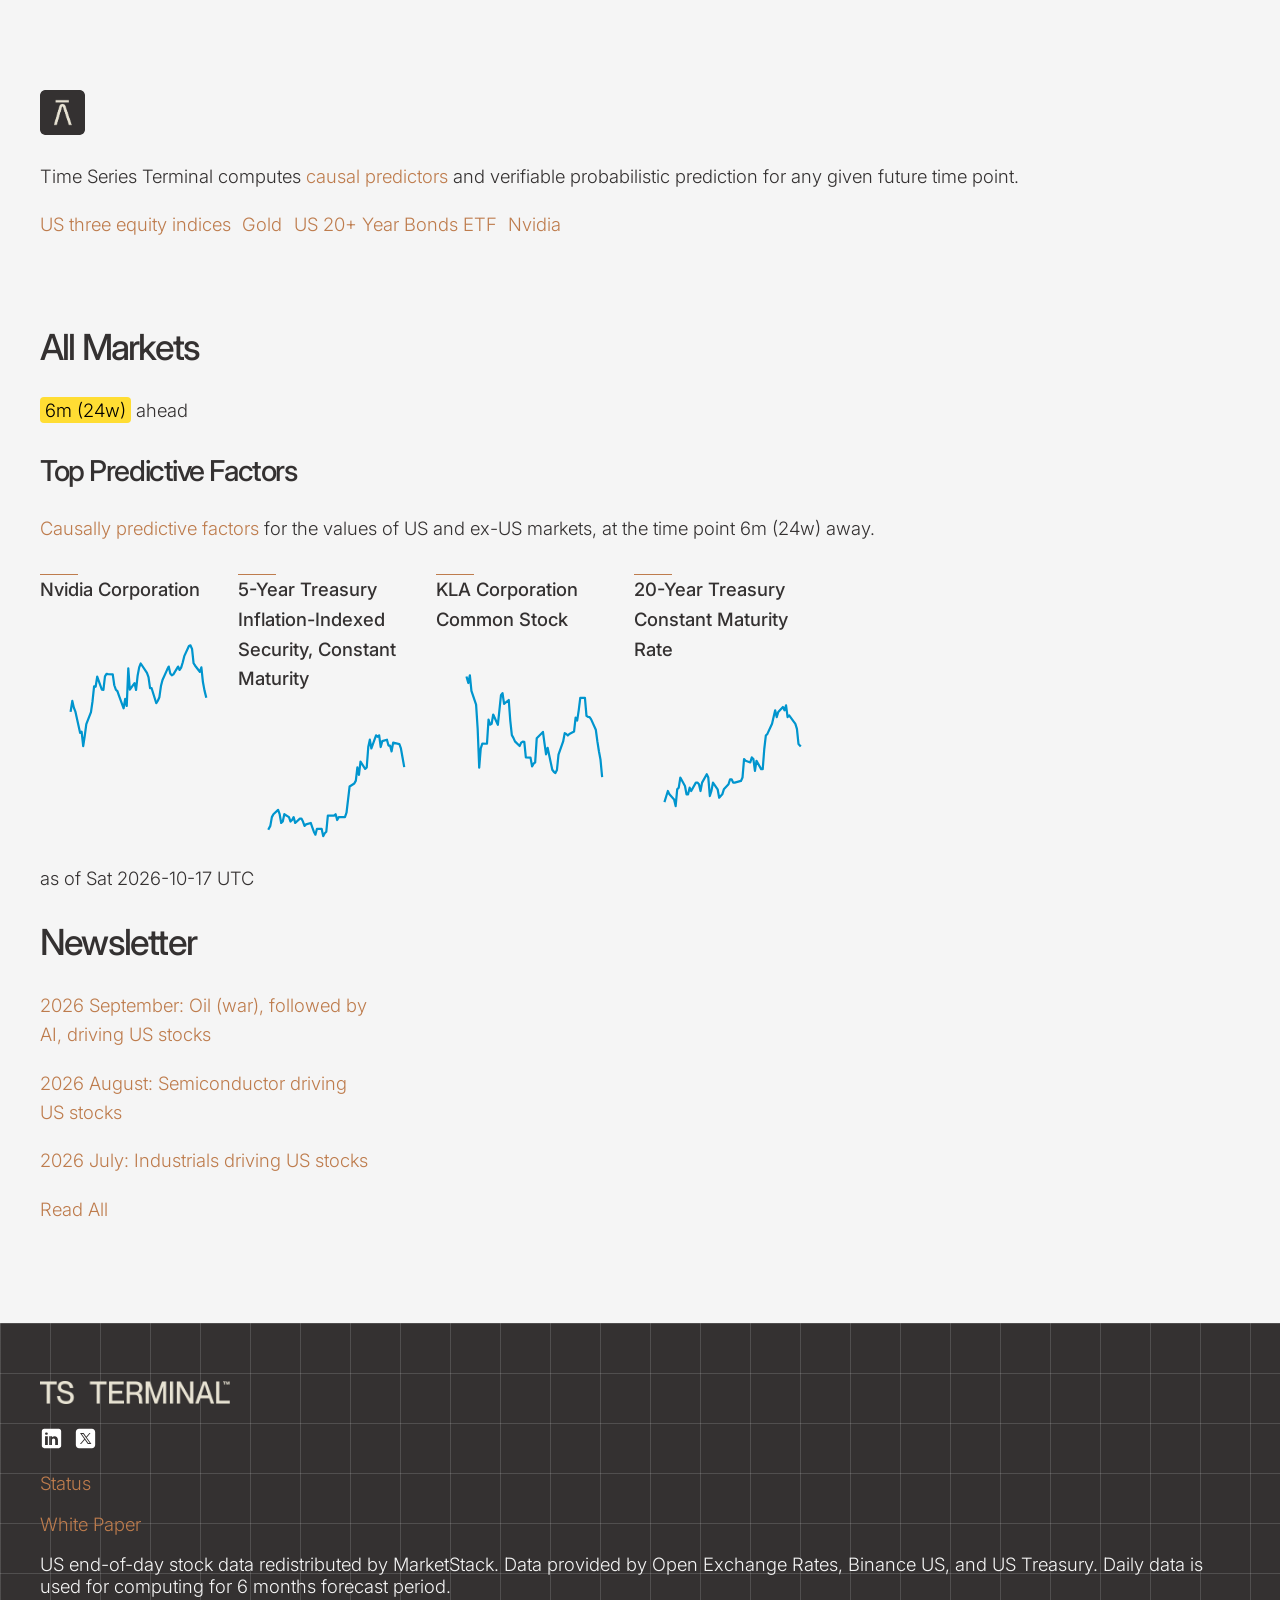
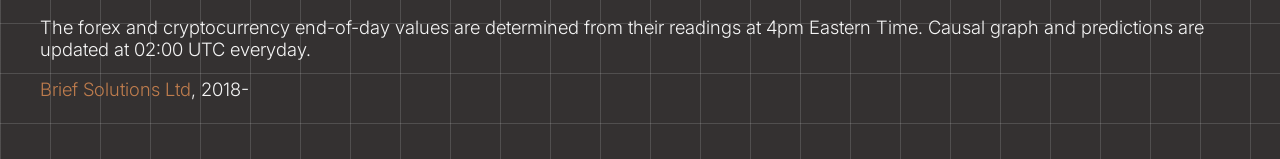
==== commit c93c5ebc: "add 2026-10-17 pages" ====
--- a/index.html
+++ b/index.html
@@ -51,7 +51,7 @@
   <rdf:RDF xmlns:dc="http://purl.org/dc/elements/1.1/" xmlns:cc="http://creativecommons.org/ns#" xmlns:rdf="http://www.w3.org/1999/02/22-rdf-syntax-ns#">
    <cc:Work>
     <dc:type rdf:resource="http://purl.org/dc/dcmitype/StillImage"/>
-    <dc:date>2026-10-11T14:51:24.136024</dc:date>
+    <dc:date>2026-10-18T18:39:38.551162</dc:date>
     <dc:format>image/svg+xml</dc:format>
     <dc:creator>
      <cc:Agent>
@@ -67,72 +67,72 @@
  <g id="figure_1">
   <g id="axes_1">
    <g id="line2d_1">
-    <path d="M 27.687273 70.65385 
-L 29.086646 69.363905 
-L 30.486019 78.762077 
-L 31.885392 87.220431 
-L 36.083511 86.354325 
-L 37.482884 78.964782 
-L 38.882257 70.174728 
-L 40.28163 76.255898 
-L 41.681003 79.794033 
-L 45.879122 98.829938 
-L 47.278495 97.908548 
-L 48.677868 110.808 
-L 50.077241 101.538823 
-L 51.476614 91.016556 
-L 55.674734 80.162589 
-L 57.074107 70.395861 
-L 58.47348 56.980431 
-L 59.872853 57.404271 
-L 61.272226 48.24566 
-L 65.470345 60.057872 
-L 66.869718 60.150011 
-L 68.269091 48.006099 
-L 69.668464 45.776336 
-L 71.067837 46.034325 
-L 75.265956 46.310742 
-L 76.665329 56.022186 
-L 78.064702 60.039444 
-L 79.464075 61.347817 
-L 80.863448 65.272936 
-L 85.061567 76.771876 
-L 86.46094 68.350377 
-L 87.860313 74.597397 
-L 89.259687 40.837689 
-L 90.65906 60.057872 
-L 94.857179 54.105697 
-L 96.256552 60.260578 
-L 97.655925 47.41641 
-L 99.055298 39.971583 
-L 100.454671 36.451876 
-L 106.052163 44.983941 
-L 107.451536 48.780066 
-L 108.850909 58.565221 
-L 110.250282 58.694216 
-L 114.448401 72.201784 
-L 115.847774 69.972022 
-L 117.247147 66.784015 
-L 118.64652 56.759298 
-L 120.045893 51.359956 
-L 124.244013 41.943356 
-L 125.643386 39.197616 
-L 127.042759 45.389353 
-L 128.442132 47.103137 
-L 129.841505 46.200176 
-L 134.039624 39.216044 
-L 135.438997 42.256629 
-L 136.83837 40.100578 
-L 138.237743 35.530486 
-L 139.637116 29.8363 
-L 143.835235 20.714545 
-L 145.234608 20.088 
-L 146.633981 23.349718 
-L 148.033354 36.230742 
-L 149.432727 38.442077 
-" clip-path="url(#p7d79553ca5)" style="fill: none; stroke: #0095ce; stroke-width: 2; stroke-linecap: square"/>
+    <path d="M 27.687273 78.964782 
+L 29.086646 70.174728 
+L 30.486019 76.255898 
+L 31.885392 79.794033 
+L 36.083511 98.829938 
+L 37.482884 97.908548 
+L 38.882257 110.808 
+L 40.28163 101.538823 
+L 41.681003 91.016556 
+L 45.879122 80.162589 
+L 47.278495 70.395861 
+L 48.677868 56.980431 
+L 50.077241 57.404271 
+L 51.476614 48.24566 
+L 55.674734 60.057872 
+L 57.074107 60.150011 
+L 58.47348 48.006099 
+L 59.872853 45.776336 
+L 61.272226 46.034325 
+L 65.470345 46.310742 
+L 66.869718 56.022186 
+L 68.269091 60.039444 
+L 69.668464 61.347817 
+L 71.067837 65.272936 
+L 75.265956 76.771876 
+L 76.665329 68.350377 
+L 78.064702 74.597397 
+L 79.464075 40.837689 
+L 80.863448 60.057872 
+L 85.061567 54.105697 
+L 86.46094 60.260578 
+L 87.860313 47.41641 
+L 89.259687 39.971583 
+L 90.65906 36.451876 
+L 96.256552 44.983941 
+L 97.655925 48.780066 
+L 99.055298 58.565221 
+L 100.454671 58.694216 
+L 104.65279 72.201784 
+L 106.052163 69.972022 
+L 107.451536 66.784015 
+L 108.850909 56.759298 
+L 110.250282 51.359956 
+L 114.448401 41.943356 
+L 115.847774 39.197616 
+L 117.247147 45.389353 
+L 118.64652 47.103137 
+L 120.045893 46.200176 
+L 124.244013 39.216044 
+L 125.643386 42.256629 
+L 127.042759 40.100578 
+L 128.442132 35.530486 
+L 129.841505 29.8363 
+L 134.039624 20.714545 
+L 135.438997 20.088 
+L 136.83837 23.349718 
+L 138.237743 36.230742 
+L 139.637116 38.442077 
+L 143.835235 43.896702 
+L 145.234608 39.842589 
+L 146.633981 53.147452 
+L 148.033354 60.647561 
+L 149.432727 66.360176 
+" clip-path="url(#p28a52198b7)" style="fill: none; stroke: #0095ce; stroke-width: 2; stroke-linecap: square"/>
     <defs>
-     <path id="m11ee482c72" d="M 0 4.5 
+     <path id="m0dcf12d37e" d="M 0 4.5 
 C 1.193414 4.5 2.338109 4.025852 3.181981 3.181981 
 C 4.025852 2.338109 4.5 1.193414 4.5 0 
 C 4.5 -1.193414 4.025852 -2.338109 3.181981 -3.181981 
@@ -144,76 +144,76 @@
 z
 " style="stroke: #8e8e8e; stroke-width: 2"/>
     </defs>
-    <g clip-path="url(#p7d79553ca5)">
-     <use data-time="2026-07-14" data-value="211.8" visibility="hidden" onmouseover="showData(event)" onmouseout="hideData(event)" ontouchstart="showData(event)" ontouchend="hideData(event)" pointer-events="all" xlink:href="#m11ee482c72" x="27.687273" y="70.65385" style="fill: #0095ce; stroke: #8e8e8e; stroke-width: 2"/>
-     <use data-time="2026-07-15" data-value="212.5" visibility="hidden" onmouseover="showData(event)" onmouseout="hideData(event)" ontouchstart="showData(event)" ontouchend="hideData(event)" pointer-events="all" xlink:href="#m11ee482c72" x="29.086646" y="69.363905" style="fill: #0095ce; stroke: #8e8e8e; stroke-width: 2"/>
-     <use data-time="2026-07-16" data-value="207.4" visibility="hidden" onmouseover="showData(event)" onmouseout="hideData(event)" ontouchstart="showData(event)" ontouchend="hideData(event)" pointer-events="all" xlink:href="#m11ee482c72" x="30.486019" y="78.762077" style="fill: #0095ce; stroke: #8e8e8e; stroke-width: 2"/>
-     <use data-time="2026-07-17" data-value="202.81" visibility="hidden" onmouseover="showData(event)" onmouseout="hideData(event)" ontouchstart="showData(event)" ontouchend="hideData(event)" pointer-events="all" xlink:href="#m11ee482c72" x="31.885392" y="87.220431" style="fill: #0095ce; stroke: #8e8e8e; stroke-width: 2"/>
-     <use data-time="2026-07-20" data-value="203.28" visibility="hidden" onmouseover="showData(event)" onmouseout="hideData(event)" ontouchstart="showData(event)" ontouchend="hideData(event)" pointer-events="all" xlink:href="#m11ee482c72" x="36.083511" y="86.354325" style="fill: #0095ce; stroke: #8e8e8e; stroke-width: 2"/>
-     <use data-time="2026-07-21" data-value="207.29" visibility="hidden" onmouseover="showData(event)" onmouseout="hideData(event)" ontouchstart="showData(event)" ontouchend="hideData(event)" pointer-events="all" xlink:href="#m11ee482c72" x="37.482884" y="78.964782" style="fill: #0095ce; stroke: #8e8e8e; stroke-width: 2"/>
-     <use data-time="2026-07-22" data-value="212.06" visibility="hidden" onmouseover="showData(event)" onmouseout="hideData(event)" ontouchstart="showData(event)" ontouchend="hideData(event)" pointer-events="all" xlink:href="#m11ee482c72" x="38.882257" y="70.174728" style="fill: #0095ce; stroke: #8e8e8e; stroke-width: 2"/>
-     <use data-time="2026-07-23" data-value="208.76" visibility="hidden" onmouseover="showData(event)" onmouseout="hideData(event)" ontouchstart="showData(event)" ontouchend="hideData(event)" pointer-events="all" xlink:href="#m11ee482c72" x="40.28163" y="76.255898" style="fill: #0095ce; stroke: #8e8e8e; stroke-width: 2"/>
-     <use data-time="2026-07-24" data-value="206.84" visibility="hidden" onmouseover="showData(event)" onmouseout="hideData(event)" ontouchstart="showData(event)" ontouchend="hideData(event)" pointer-events="all" xlink:href="#m11ee482c72" x="41.681003" y="79.794033" style="fill: #0095ce; stroke: #8e8e8e; stroke-width: 2"/>
-     <use data-time="2026-07-27" data-value="196.51" visibility="hidden" onmouseover="showData(event)" onmouseout="hideData(event)" ontouchstart="showData(event)" ontouchend="hideData(event)" pointer-events="all" xlink:href="#m11ee482c72" x="45.879122" y="98.829938" style="fill: #0095ce; stroke: #8e8e8e; stroke-width: 2"/>
-     <use data-time="2026-07-28" data-value="197.01" visibility="hidden" onmouseover="showData(event)" onmouseout="hideData(event)" ontouchstart="showData(event)" ontouchend="hideData(event)" pointer-events="all" xlink:href="#m11ee482c72" x="47.278495" y="97.908548" style="fill: #0095ce; stroke: #8e8e8e; stroke-width: 2"/>
-     <use data-time="2026-07-29" data-value="190.01" visibility="hidden" onmouseover="showData(event)" onmouseout="hideData(event)" ontouchstart="showData(event)" ontouchend="hideData(event)" pointer-events="all" xlink:href="#m11ee482c72" x="48.677868" y="110.808" style="fill: #0095ce; stroke: #8e8e8e; stroke-width: 2"/>
-     <use data-time="2026-07-30" data-value="195.04" visibility="hidden" onmouseover="showData(event)" onmouseout="hideData(event)" ontouchstart="showData(event)" ontouchend="hideData(event)" pointer-events="all" xlink:href="#m11ee482c72" x="50.077241" y="101.538823" style="fill: #0095ce; stroke: #8e8e8e; stroke-width: 2"/>
-     <use data-time="2026-07-31" data-value="200.75" visibility="hidden" onmouseover="showData(event)" onmouseout="hideData(event)" ontouchstart="showData(event)" ontouchend="hideData(event)" pointer-events="all" xlink:href="#m11ee482c72" x="51.476614" y="91.016556" style="fill: #0095ce; stroke: #8e8e8e; stroke-width: 2"/>
-     <use data-time="2026-08-03" data-value="206.64" visibility="hidden" onmouseover="showData(event)" onmouseout="hideData(event)" ontouchstart="showData(event)" ontouchend="hideData(event)" pointer-events="all" xlink:href="#m11ee482c72" x="55.674734" y="80.162589" style="fill: #0095ce; stroke: #8e8e8e; stroke-width: 2"/>
-     <use data-time="2026-08-04" data-value="211.94" visibility="hidden" onmouseover="showData(event)" onmouseout="hideData(event)" ontouchstart="showData(event)" ontouchend="hideData(event)" pointer-events="all" xlink:href="#m11ee482c72" x="57.074107" y="70.395861" style="fill: #0095ce; stroke: #8e8e8e; stroke-width: 2"/>
-     <use data-time="2026-08-05" data-value="219.22" visibility="hidden" onmouseover="showData(event)" onmouseout="hideData(event)" ontouchstart="showData(event)" ontouchend="hideData(event)" pointer-events="all" xlink:href="#m11ee482c72" x="58.47348" y="56.980431" style="fill: #0095ce; stroke: #8e8e8e; stroke-width: 2"/>
-     <use data-time="2026-08-06" data-value="218.99" visibility="hidden" onmouseover="showData(event)" onmouseout="hideData(event)" ontouchstart="showData(event)" ontouchend="hideData(event)" pointer-events="all" xlink:href="#m11ee482c72" x="59.872853" y="57.404271" style="fill: #0095ce; stroke: #8e8e8e; stroke-width: 2"/>
-     <use data-time="2026-08-07" data-value="223.96" visibility="hidden" onmouseover="showData(event)" onmouseout="hideData(event)" ontouchstart="showData(event)" ontouchend="hideData(event)" pointer-events="all" xlink:href="#m11ee482c72" x="61.272226" y="48.24566" style="fill: #0095ce; stroke: #8e8e8e; stroke-width: 2"/>
-     <use data-time="2026-08-10" data-value="217.55" visibility="hidden" onmouseover="showData(event)" onmouseout="hideData(event)" ontouchstart="showData(event)" ontouchend="hideData(event)" pointer-events="all" xlink:href="#m11ee482c72" x="65.470345" y="60.057872" style="fill: #0095ce; stroke: #8e8e8e; stroke-width: 2"/>
-     <use data-time="2026-08-11" data-value="217.5" visibility="hidden" onmouseover="showData(event)" onmouseout="hideData(event)" ontouchstart="showData(event)" ontouchend="hideData(event)" pointer-events="all" xlink:href="#m11ee482c72" x="66.869718" y="60.150011" style="fill: #0095ce; stroke: #8e8e8e; stroke-width: 2"/>
-     <use data-time="2026-08-12" data-value="224.09" visibility="hidden" onmouseover="showData(event)" onmouseout="hideData(event)" ontouchstart="showData(event)" ontouchend="hideData(event)" pointer-events="all" xlink:href="#m11ee482c72" x="68.269091" y="48.006099" style="fill: #0095ce; stroke: #8e8e8e; stroke-width: 2"/>
-     <use data-time="2026-08-13" data-value="225.3" visibility="hidden" onmouseover="showData(event)" onmouseout="hideData(event)" ontouchstart="showData(event)" ontouchend="hideData(event)" pointer-events="all" xlink:href="#m11ee482c72" x="69.668464" y="45.776336" style="fill: #0095ce; stroke: #8e8e8e; stroke-width: 2"/>
-     <use data-time="2026-08-14" data-value="225.16" visibility="hidden" onmouseover="showData(event)" onmouseout="hideData(event)" ontouchstart="showData(event)" ontouchend="hideData(event)" pointer-events="all" xlink:href="#m11ee482c72" x="71.067837" y="46.034325" style="fill: #0095ce; stroke: #8e8e8e; stroke-width: 2"/>
-     <use data-time="2026-08-17" data-value="225.01" visibility="hidden" onmouseover="showData(event)" onmouseout="hideData(event)" ontouchstart="showData(event)" ontouchend="hideData(event)" pointer-events="all" xlink:href="#m11ee482c72" x="75.265956" y="46.310742" style="fill: #0095ce; stroke: #8e8e8e; stroke-width: 2"/>
-     <use data-time="2026-08-18" data-value="219.74" visibility="hidden" onmouseover="showData(event)" onmouseout="hideData(event)" ontouchstart="showData(event)" ontouchend="hideData(event)" pointer-events="all" xlink:href="#m11ee482c72" x="76.665329" y="56.022186" style="fill: #0095ce; stroke: #8e8e8e; stroke-width: 2"/>
-     <use data-time="2026-08-19" data-value="217.56" visibility="hidden" onmouseover="showData(event)" onmouseout="hideData(event)" ontouchstart="showData(event)" ontouchend="hideData(event)" pointer-events="all" xlink:href="#m11ee482c72" x="78.064702" y="60.039444" style="fill: #0095ce; stroke: #8e8e8e; stroke-width: 2"/>
-     <use data-time="2026-08-20" data-value="216.85" visibility="hidden" onmouseover="showData(event)" onmouseout="hideData(event)" ontouchstart="showData(event)" ontouchend="hideData(event)" pointer-events="all" xlink:href="#m11ee482c72" x="79.464075" y="61.347817" style="fill: #0095ce; stroke: #8e8e8e; stroke-width: 2"/>
-     <use data-time="2026-08-21" data-value="214.72" visibility="hidden" onmouseover="showData(event)" onmouseout="hideData(event)" ontouchstart="showData(event)" ontouchend="hideData(event)" pointer-events="all" xlink:href="#m11ee482c72" x="80.863448" y="65.272936" style="fill: #0095ce; stroke: #8e8e8e; stroke-width: 2"/>
-     <use data-time="2026-08-24" data-value="208.48" visibility="hidden" onmouseover="showData(event)" onmouseout="hideData(event)" ontouchstart="showData(event)" ontouchend="hideData(event)" pointer-events="all" xlink:href="#m11ee482c72" x="85.061567" y="76.771876" style="fill: #0095ce; stroke: #8e8e8e; stroke-width: 2"/>
-     <use data-time="2026-08-25" data-value="213.05" visibility="hidden" onmouseover="showData(event)" onmouseout="hideData(event)" ontouchstart="showData(event)" ontouchend="hideData(event)" pointer-events="all" xlink:href="#m11ee482c72" x="86.46094" y="68.350377" style="fill: #0095ce; stroke: #8e8e8e; stroke-width: 2"/>
-     <use data-time="2026-08-26" data-value="209.66" visibility="hidden" onmouseover="showData(event)" onmouseout="hideData(event)" ontouchstart="showData(event)" ontouchend="hideData(event)" pointer-events="all" xlink:href="#m11ee482c72" x="87.860313" y="74.597397" style="fill: #0095ce; stroke: #8e8e8e; stroke-width: 2"/>
-     <use data-time="2026-08-27" data-value="227.98" visibility="hidden" onmouseover="showData(event)" onmouseout="hideData(event)" ontouchstart="showData(event)" ontouchend="hideData(event)" pointer-events="all" xlink:href="#m11ee482c72" x="89.259687" y="40.837689" style="fill: #0095ce; stroke: #8e8e8e; stroke-width: 2"/>
-     <use data-time="2026-08-28" data-value="217.55" visibility="hidden" onmouseover="showData(event)" onmouseout="hideData(event)" ontouchstart="showData(event)" ontouchend="hideData(event)" pointer-events="all" xlink:href="#m11ee482c72" x="90.65906" y="60.057872" style="fill: #0095ce; stroke: #8e8e8e; stroke-width: 2"/>
-     <use data-time="2026-08-31" data-value="220.78" visibility="hidden" onmouseover="showData(event)" onmouseout="hideData(event)" ontouchstart="showData(event)" ontouchend="hideData(event)" pointer-events="all" xlink:href="#m11ee482c72" x="94.857179" y="54.105697" style="fill: #0095ce; stroke: #8e8e8e; stroke-width: 2"/>
-     <use data-time="2026-09-01" data-value="217.44" visibility="hidden" onmouseover="showData(event)" onmouseout="hideData(event)" ontouchstart="showData(event)" ontouchend="hideData(event)" pointer-events="all" xlink:href="#m11ee482c72" x="96.256552" y="60.260578" style="fill: #0095ce; stroke: #8e8e8e; stroke-width: 2"/>
-     <use data-time="2026-09-02" data-value="224.41" visibility="hidden" onmouseover="showData(event)" onmouseout="hideData(event)" ontouchstart="showData(event)" ontouchend="hideData(event)" pointer-events="all" xlink:href="#m11ee482c72" x="97.655925" y="47.41641" style="fill: #0095ce; stroke: #8e8e8e; stroke-width: 2"/>
-     <use data-time="2026-09-03" data-value="228.45" visibility="hidden" onmouseover="showData(event)" onmouseout="hideData(event)" ontouchstart="showData(event)" ontouchend="hideData(event)" pointer-events="all" xlink:href="#m11ee482c72" x="99.055298" y="39.971583" style="fill: #0095ce; stroke: #8e8e8e; stroke-width: 2"/>
-     <use data-time="2026-09-04" data-value="230.36" visibility="hidden" onmouseover="showData(event)" onmouseout="hideData(event)" ontouchstart="showData(event)" ontouchend="hideData(event)" pointer-events="all" xlink:href="#m11ee482c72" x="100.454671" y="36.451876" style="fill: #0095ce; stroke: #8e8e8e; stroke-width: 2"/>
-     <use data-time="2026-09-08" data-value="225.73" visibility="hidden" onmouseover="showData(event)" onmouseout="hideData(event)" ontouchstart="showData(event)" ontouchend="hideData(event)" pointer-events="all" xlink:href="#m11ee482c72" x="106.052163" y="44.983941" style="fill: #0095ce; stroke: #8e8e8e; stroke-width: 2"/>
-     <use data-time="2026-09-09" data-value="223.67" visibility="hidden" onmouseover="showData(event)" onmouseout="hideData(event)" ontouchstart="showData(event)" ontouchend="hideData(event)" pointer-events="all" xlink:href="#m11ee482c72" x="107.451536" y="48.780066" style="fill: #0095ce; stroke: #8e8e8e; stroke-width: 2"/>
-     <use data-time="2026-09-10" data-value="218.36" visibility="hidden" onmouseover="showData(event)" onmouseout="hideData(event)" ontouchstart="showData(event)" ontouchend="hideData(event)" pointer-events="all" xlink:href="#m11ee482c72" x="108.850909" y="58.565221" style="fill: #0095ce; stroke: #8e8e8e; stroke-width: 2"/>
-     <use data-time="2026-09-11" data-value="218.29" visibility="hidden" onmouseover="showData(event)" onmouseout="hideData(event)" ontouchstart="showData(event)" ontouchend="hideData(event)" pointer-events="all" xlink:href="#m11ee482c72" x="110.250282" y="58.694216" style="fill: #0095ce; stroke: #8e8e8e; stroke-width: 2"/>
-     <use data-time="2026-09-14" data-value="210.96" visibility="hidden" onmouseover="showData(event)" onmouseout="hideData(event)" ontouchstart="showData(event)" ontouchend="hideData(event)" pointer-events="all" xlink:href="#m11ee482c72" x="114.448401" y="72.201784" style="fill: #0095ce; stroke: #8e8e8e; stroke-width: 2"/>
-     <use data-time="2026-09-15" data-value="212.17" visibility="hidden" onmouseover="showData(event)" onmouseout="hideData(event)" ontouchstart="showData(event)" ontouchend="hideData(event)" pointer-events="all" xlink:href="#m11ee482c72" x="115.847774" y="69.972022" style="fill: #0095ce; stroke: #8e8e8e; stroke-width: 2"/>
-     <use data-time="2026-09-16" data-value="213.9" visibility="hidden" onmouseover="showData(event)" onmouseout="hideData(event)" ontouchstart="showData(event)" ontouchend="hideData(event)" pointer-events="all" xlink:href="#m11ee482c72" x="117.247147" y="66.784015" style="fill: #0095ce; stroke: #8e8e8e; stroke-width: 2"/>
-     <use data-time="2026-09-17" data-value="219.34" visibility="hidden" onmouseover="showData(event)" onmouseout="hideData(event)" ontouchstart="showData(event)" ontouchend="hideData(event)" pointer-events="all" xlink:href="#m11ee482c72" x="118.64652" y="56.759298" style="fill: #0095ce; stroke: #8e8e8e; stroke-width: 2"/>
-     <use data-time="2026-09-18" data-value="222.27" visibility="hidden" onmouseover="showData(event)" onmouseout="hideData(event)" ontouchstart="showData(event)" ontouchend="hideData(event)" pointer-events="all" xlink:href="#m11ee482c72" x="120.045893" y="51.359956" style="fill: #0095ce; stroke: #8e8e8e; stroke-width: 2"/>
-     <use data-time="2026-09-21" data-value="227.38" visibility="hidden" onmouseover="showData(event)" onmouseout="hideData(event)" ontouchstart="showData(event)" ontouchend="hideData(event)" pointer-events="all" xlink:href="#m11ee482c72" x="124.244013" y="41.943356" style="fill: #0095ce; stroke: #8e8e8e; stroke-width: 2"/>
-     <use data-time="2026-09-22" data-value="228.87" visibility="hidden" onmouseover="showData(event)" onmouseout="hideData(event)" ontouchstart="showData(event)" ontouchend="hideData(event)" pointer-events="all" xlink:href="#m11ee482c72" x="125.643386" y="39.197616" style="fill: #0095ce; stroke: #8e8e8e; stroke-width: 2"/>
-     <use data-time="2026-09-23" data-value="225.51" visibility="hidden" onmouseover="showData(event)" onmouseout="hideData(event)" ontouchstart="showData(event)" ontouchend="hideData(event)" pointer-events="all" xlink:href="#m11ee482c72" x="127.042759" y="45.389353" style="fill: #0095ce; stroke: #8e8e8e; stroke-width: 2"/>
-     <use data-time="2026-09-24" data-value="224.58" visibility="hidden" onmouseover="showData(event)" onmouseout="hideData(event)" ontouchstart="showData(event)" ontouchend="hideData(event)" pointer-events="all" xlink:href="#m11ee482c72" x="128.442132" y="47.103137" style="fill: #0095ce; stroke: #8e8e8e; stroke-width: 2"/>
-     <use data-time="2026-09-25" data-value="225.07" visibility="hidden" onmouseover="showData(event)" onmouseout="hideData(event)" ontouchstart="showData(event)" ontouchend="hideData(event)" pointer-events="all" xlink:href="#m11ee482c72" x="129.841505" y="46.200176" style="fill: #0095ce; stroke: #8e8e8e; stroke-width: 2"/>
-     <use data-time="2026-09-28" data-value="228.86" visibility="hidden" onmouseover="showData(event)" onmouseout="hideData(event)" ontouchstart="showData(event)" ontouchend="hideData(event)" pointer-events="all" xlink:href="#m11ee482c72" x="134.039624" y="39.216044" style="fill: #0095ce; stroke: #8e8e8e; stroke-width: 2"/>
-     <use data-time="2026-09-29" data-value="227.21" visibility="hidden" onmouseover="showData(event)" onmouseout="hideData(event)" ontouchstart="showData(event)" ontouchend="hideData(event)" pointer-events="all" xlink:href="#m11ee482c72" x="135.438997" y="42.256629" style="fill: #0095ce; stroke: #8e8e8e; stroke-width: 2"/>
-     <use data-time="2026-09-30" data-value="228.38" visibility="hidden" onmouseover="showData(event)" onmouseout="hideData(event)" ontouchstart="showData(event)" ontouchend="hideData(event)" pointer-events="all" xlink:href="#m11ee482c72" x="136.83837" y="40.100578" style="fill: #0095ce; stroke: #8e8e8e; stroke-width: 2"/>
-     <use data-time="2026-10-01" data-value="230.86" visibility="hidden" onmouseover="showData(event)" onmouseout="hideData(event)" ontouchstart="showData(event)" ontouchend="hideData(event)" pointer-events="all" xlink:href="#m11ee482c72" x="138.237743" y="35.530486" style="fill: #0095ce; stroke: #8e8e8e; stroke-width: 2"/>
-     <use data-time="2026-10-02" data-value="233.95" visibility="hidden" onmouseover="showData(event)" onmouseout="hideData(event)" ontouchstart="showData(event)" ontouchend="hideData(event)" pointer-events="all" xlink:href="#m11ee482c72" x="139.637116" y="29.8363" style="fill: #0095ce; stroke: #8e8e8e; stroke-width: 2"/>
-     <use data-time="2026-10-05" data-value="238.9" visibility="hidden" onmouseover="showData(event)" onmouseout="hideData(event)" ontouchstart="showData(event)" ontouchend="hideData(event)" pointer-events="all" xlink:href="#m11ee482c72" x="143.835235" y="20.714545" style="fill: #0095ce; stroke: #8e8e8e; stroke-width: 2"/>
-     <use data-time="2026-10-06" data-value="239.24" visibility="hidden" onmouseover="showData(event)" onmouseout="hideData(event)" ontouchstart="showData(event)" ontouchend="hideData(event)" pointer-events="all" xlink:href="#m11ee482c72" x="145.234608" y="20.088" style="fill: #0095ce; stroke: #8e8e8e; stroke-width: 2"/>
-     <use data-time="2026-10-07" data-value="237.47" visibility="hidden" onmouseover="showData(event)" onmouseout="hideData(event)" ontouchstart="showData(event)" ontouchend="hideData(event)" pointer-events="all" xlink:href="#m11ee482c72" x="146.633981" y="23.349718" style="fill: #0095ce; stroke: #8e8e8e; stroke-width: 2"/>
-     <use data-time="2026-10-08" data-value="230.48" visibility="hidden" onmouseover="showData(event)" onmouseout="hideData(event)" ontouchstart="showData(event)" ontouchend="hideData(event)" pointer-events="all" xlink:href="#m11ee482c72" x="148.033354" y="36.230742" style="fill: #0095ce; stroke: #8e8e8e; stroke-width: 2"/>
-     <use data-time="2026-10-09" data-value="229.28" visibility="hidden" onmouseover="showData(event)" onmouseout="hideData(event)" ontouchstart="showData(event)" ontouchend="hideData(event)" pointer-events="all" xlink:href="#m11ee482c72" x="149.432727" y="38.442077" style="fill: #0095ce; stroke: #8e8e8e; stroke-width: 2"/>
+    <g clip-path="url(#p28a52198b7)">
+     <use data-time="2026-07-21" data-value="207.29" visibility="hidden" onmouseover="showData(event)" onmouseout="hideData(event)" ontouchstart="showData(event)" ontouchend="hideData(event)" pointer-events="all" xlink:href="#m0dcf12d37e" x="27.687273" y="78.964782" style="fill: #0095ce; stroke: #8e8e8e; stroke-width: 2"/>
+     <use data-time="2026-07-22" data-value="212.06" visibility="hidden" onmouseover="showData(event)" onmouseout="hideData(event)" ontouchstart="showData(event)" ontouchend="hideData(event)" pointer-events="all" xlink:href="#m0dcf12d37e" x="29.086646" y="70.174728" style="fill: #0095ce; stroke: #8e8e8e; stroke-width: 2"/>
+     <use data-time="2026-07-23" data-value="208.76" visibility="hidden" onmouseover="showData(event)" onmouseout="hideData(event)" ontouchstart="showData(event)" ontouchend="hideData(event)" pointer-events="all" xlink:href="#m0dcf12d37e" x="30.486019" y="76.255898" style="fill: #0095ce; stroke: #8e8e8e; stroke-width: 2"/>
+     <use data-time="2026-07-24" data-value="206.84" visibility="hidden" onmouseover="showData(event)" onmouseout="hideData(event)" ontouchstart="showData(event)" ontouchend="hideData(event)" pointer-events="all" xlink:href="#m0dcf12d37e" x="31.885392" y="79.794033" style="fill: #0095ce; stroke: #8e8e8e; stroke-width: 2"/>
+     <use data-time="2026-07-27" data-value="196.51" visibility="hidden" onmouseover="showData(event)" onmouseout="hideData(event)" ontouchstart="showData(event)" ontouchend="hideData(event)" pointer-events="all" xlink:href="#m0dcf12d37e" x="36.083511" y="98.829938" style="fill: #0095ce; stroke: #8e8e8e; stroke-width: 2"/>
+     <use data-time="2026-07-28" data-value="197.01" visibility="hidden" onmouseover="showData(event)" onmouseout="hideData(event)" ontouchstart="showData(event)" ontouchend="hideData(event)" pointer-events="all" xlink:href="#m0dcf12d37e" x="37.482884" y="97.908548" style="fill: #0095ce; stroke: #8e8e8e; stroke-width: 2"/>
+     <use data-time="2026-07-29" data-value="190.01" visibility="hidden" onmouseover="showData(event)" onmouseout="hideData(event)" ontouchstart="showData(event)" ontouchend="hideData(event)" pointer-events="all" xlink:href="#m0dcf12d37e" x="38.882257" y="110.808" style="fill: #0095ce; stroke: #8e8e8e; stroke-width: 2"/>
+     <use data-time="2026-07-30" data-value="195.04" visibility="hidden" onmouseover="showData(event)" onmouseout="hideData(event)" ontouchstart="showData(event)" ontouchend="hideData(event)" pointer-events="all" xlink:href="#m0dcf12d37e" x="40.28163" y="101.538823" style="fill: #0095ce; stroke: #8e8e8e; stroke-width: 2"/>
+     <use data-time="2026-07-31" data-value="200.75" visibility="hidden" onmouseover="showData(event)" onmouseout="hideData(event)" ontouchstart="showData(event)" ontouchend="hideData(event)" pointer-events="all" xlink:href="#m0dcf12d37e" x="41.681003" y="91.016556" style="fill: #0095ce; stroke: #8e8e8e; stroke-width: 2"/>
+     <use data-time="2026-08-03" data-value="206.64" visibility="hidden" onmouseover="showData(event)" onmouseout="hideData(event)" ontouchstart="showData(event)" ontouchend="hideData(event)" pointer-events="all" xlink:href="#m0dcf12d37e" x="45.879122" y="80.162589" style="fill: #0095ce; stroke: #8e8e8e; stroke-width: 2"/>
+     <use data-time="2026-08-04" data-value="211.94" visibility="hidden" onmouseover="showData(event)" onmouseout="hideData(event)" ontouchstart="showData(event)" ontouchend="hideData(event)" pointer-events="all" xlink:href="#m0dcf12d37e" x="47.278495" y="70.395861" style="fill: #0095ce; stroke: #8e8e8e; stroke-width: 2"/>
+     <use data-time="2026-08-05" data-value="219.22" visibility="hidden" onmouseover="showData(event)" onmouseout="hideData(event)" ontouchstart="showData(event)" ontouchend="hideData(event)" pointer-events="all" xlink:href="#m0dcf12d37e" x="48.677868" y="56.980431" style="fill: #0095ce; stroke: #8e8e8e; stroke-width: 2"/>
+     <use data-time="2026-08-06" data-value="218.99" visibility="hidden" onmouseover="showData(event)" onmouseout="hideData(event)" ontouchstart="showData(event)" ontouchend="hideData(event)" pointer-events="all" xlink:href="#m0dcf12d37e" x="50.077241" y="57.404271" style="fill: #0095ce; stroke: #8e8e8e; stroke-width: 2"/>
+     <use data-time="2026-08-07" data-value="223.96" visibility="hidden" onmouseover="showData(event)" onmouseout="hideData(event)" ontouchstart="showData(event)" ontouchend="hideData(event)" pointer-events="all" xlink:href="#m0dcf12d37e" x="51.476614" y="48.24566" style="fill: #0095ce; stroke: #8e8e8e; stroke-width: 2"/>
+     <use data-time="2026-08-10" data-value="217.55" visibility="hidden" onmouseover="showData(event)" onmouseout="hideData(event)" ontouchstart="showData(event)" ontouchend="hideData(event)" pointer-events="all" xlink:href="#m0dcf12d37e" x="55.674734" y="60.057872" style="fill: #0095ce; stroke: #8e8e8e; stroke-width: 2"/>
+     <use data-time="2026-08-11" data-value="217.5" visibility="hidden" onmouseover="showData(event)" onmouseout="hideData(event)" ontouchstart="showData(event)" ontouchend="hideData(event)" pointer-events="all" xlink:href="#m0dcf12d37e" x="57.074107" y="60.150011" style="fill: #0095ce; stroke: #8e8e8e; stroke-width: 2"/>
+     <use data-time="2026-08-12" data-value="224.09" visibility="hidden" onmouseover="showData(event)" onmouseout="hideData(event)" ontouchstart="showData(event)" ontouchend="hideData(event)" pointer-events="all" xlink:href="#m0dcf12d37e" x="58.47348" y="48.006099" style="fill: #0095ce; stroke: #8e8e8e; stroke-width: 2"/>
+     <use data-time="2026-08-13" data-value="225.3" visibility="hidden" onmouseover="showData(event)" onmouseout="hideData(event)" ontouchstart="showData(event)" ontouchend="hideData(event)" pointer-events="all" xlink:href="#m0dcf12d37e" x="59.872853" y="45.776336" style="fill: #0095ce; stroke: #8e8e8e; stroke-width: 2"/>
+     <use data-time="2026-08-14" data-value="225.16" visibility="hidden" onmouseover="showData(event)" onmouseout="hideData(event)" ontouchstart="showData(event)" ontouchend="hideData(event)" pointer-events="all" xlink:href="#m0dcf12d37e" x="61.272226" y="46.034325" style="fill: #0095ce; stroke: #8e8e8e; stroke-width: 2"/>
+     <use data-time="2026-08-17" data-value="225.01" visibility="hidden" onmouseover="showData(event)" onmouseout="hideData(event)" ontouchstart="showData(event)" ontouchend="hideData(event)" pointer-events="all" xlink:href="#m0dcf12d37e" x="65.470345" y="46.310742" style="fill: #0095ce; stroke: #8e8e8e; stroke-width: 2"/>
+     <use data-time="2026-08-18" data-value="219.74" visibility="hidden" onmouseover="showData(event)" onmouseout="hideData(event)" ontouchstart="showData(event)" ontouchend="hideData(event)" pointer-events="all" xlink:href="#m0dcf12d37e" x="66.869718" y="56.022186" style="fill: #0095ce; stroke: #8e8e8e; stroke-width: 2"/>
+     <use data-time="2026-08-19" data-value="217.56" visibility="hidden" onmouseover="showData(event)" onmouseout="hideData(event)" ontouchstart="showData(event)" ontouchend="hideData(event)" pointer-events="all" xlink:href="#m0dcf12d37e" x="68.269091" y="60.039444" style="fill: #0095ce; stroke: #8e8e8e; stroke-width: 2"/>
+     <use data-time="2026-08-20" data-value="216.85" visibility="hidden" onmouseover="showData(event)" onmouseout="hideData(event)" ontouchstart="showData(event)" ontouchend="hideData(event)" pointer-events="all" xlink:href="#m0dcf12d37e" x="69.668464" y="61.347817" style="fill: #0095ce; stroke: #8e8e8e; stroke-width: 2"/>
+     <use data-time="2026-08-21" data-value="214.72" visibility="hidden" onmouseover="showData(event)" onmouseout="hideData(event)" ontouchstart="showData(event)" ontouchend="hideData(event)" pointer-events="all" xlink:href="#m0dcf12d37e" x="71.067837" y="65.272936" style="fill: #0095ce; stroke: #8e8e8e; stroke-width: 2"/>
+     <use data-time="2026-08-24" data-value="208.48" visibility="hidden" onmouseover="showData(event)" onmouseout="hideData(event)" ontouchstart="showData(event)" ontouchend="hideData(event)" pointer-events="all" xlink:href="#m0dcf12d37e" x="75.265956" y="76.771876" style="fill: #0095ce; stroke: #8e8e8e; stroke-width: 2"/>
+     <use data-time="2026-08-25" data-value="213.05" visibility="hidden" onmouseover="showData(event)" onmouseout="hideData(event)" ontouchstart="showData(event)" ontouchend="hideData(event)" pointer-events="all" xlink:href="#m0dcf12d37e" x="76.665329" y="68.350377" style="fill: #0095ce; stroke: #8e8e8e; stroke-width: 2"/>
+     <use data-time="2026-08-26" data-value="209.66" visibility="hidden" onmouseover="showData(event)" onmouseout="hideData(event)" ontouchstart="showData(event)" ontouchend="hideData(event)" pointer-events="all" xlink:href="#m0dcf12d37e" x="78.064702" y="74.597397" style="fill: #0095ce; stroke: #8e8e8e; stroke-width: 2"/>
+     <use data-time="2026-08-27" data-value="227.98" visibility="hidden" onmouseover="showData(event)" onmouseout="hideData(event)" ontouchstart="showData(event)" ontouchend="hideData(event)" pointer-events="all" xlink:href="#m0dcf12d37e" x="79.464075" y="40.837689" style="fill: #0095ce; stroke: #8e8e8e; stroke-width: 2"/>
+     <use data-time="2026-08-28" data-value="217.55" visibility="hidden" onmouseover="showData(event)" onmouseout="hideData(event)" ontouchstart="showData(event)" ontouchend="hideData(event)" pointer-events="all" xlink:href="#m0dcf12d37e" x="80.863448" y="60.057872" style="fill: #0095ce; stroke: #8e8e8e; stroke-width: 2"/>
+     <use data-time="2026-08-31" data-value="220.78" visibility="hidden" onmouseover="showData(event)" onmouseout="hideData(event)" ontouchstart="showData(event)" ontouchend="hideData(event)" pointer-events="all" xlink:href="#m0dcf12d37e" x="85.061567" y="54.105697" style="fill: #0095ce; stroke: #8e8e8e; stroke-width: 2"/>
+     <use data-time="2026-09-01" data-value="217.44" visibility="hidden" onmouseover="showData(event)" onmouseout="hideData(event)" ontouchstart="showData(event)" ontouchend="hideData(event)" pointer-events="all" xlink:href="#m0dcf12d37e" x="86.46094" y="60.260578" style="fill: #0095ce; stroke: #8e8e8e; stroke-width: 2"/>
+     <use data-time="2026-09-02" data-value="224.41" visibility="hidden" onmouseover="showData(event)" onmouseout="hideData(event)" ontouchstart="showData(event)" ontouchend="hideData(event)" pointer-events="all" xlink:href="#m0dcf12d37e" x="87.860313" y="47.41641" style="fill: #0095ce; stroke: #8e8e8e; stroke-width: 2"/>
+     <use data-time="2026-09-03" data-value="228.45" visibility="hidden" onmouseover="showData(event)" onmouseout="hideData(event)" ontouchstart="showData(event)" ontouchend="hideData(event)" pointer-events="all" xlink:href="#m0dcf12d37e" x="89.259687" y="39.971583" style="fill: #0095ce; stroke: #8e8e8e; stroke-width: 2"/>
+     <use data-time="2026-09-04" data-value="230.36" visibility="hidden" onmouseover="showData(event)" onmouseout="hideData(event)" ontouchstart="showData(event)" ontouchend="hideData(event)" pointer-events="all" xlink:href="#m0dcf12d37e" x="90.65906" y="36.451876" style="fill: #0095ce; stroke: #8e8e8e; stroke-width: 2"/>
+     <use data-time="2026-09-08" data-value="225.73" visibility="hidden" onmouseover="showData(event)" onmouseout="hideData(event)" ontouchstart="showData(event)" ontouchend="hideData(event)" pointer-events="all" xlink:href="#m0dcf12d37e" x="96.256552" y="44.983941" style="fill: #0095ce; stroke: #8e8e8e; stroke-width: 2"/>
+     <use data-time="2026-09-09" data-value="223.67" visibility="hidden" onmouseover="showData(event)" onmouseout="hideData(event)" ontouchstart="showData(event)" ontouchend="hideData(event)" pointer-events="all" xlink:href="#m0dcf12d37e" x="97.655925" y="48.780066" style="fill: #0095ce; stroke: #8e8e8e; stroke-width: 2"/>
+     <use data-time="2026-09-10" data-value="218.36" visibility="hidden" onmouseover="showData(event)" onmouseout="hideData(event)" ontouchstart="showData(event)" ontouchend="hideData(event)" pointer-events="all" xlink:href="#m0dcf12d37e" x="99.055298" y="58.565221" style="fill: #0095ce; stroke: #8e8e8e; stroke-width: 2"/>
+     <use data-time="2026-09-11" data-value="218.29" visibility="hidden" onmouseover="showData(event)" onmouseout="hideData(event)" ontouchstart="showData(event)" ontouchend="hideData(event)" pointer-events="all" xlink:href="#m0dcf12d37e" x="100.454671" y="58.694216" style="fill: #0095ce; stroke: #8e8e8e; stroke-width: 2"/>
+     <use data-time="2026-09-14" data-value="210.96" visibility="hidden" onmouseover="showData(event)" onmouseout="hideData(event)" ontouchstart="showData(event)" ontouchend="hideData(event)" pointer-events="all" xlink:href="#m0dcf12d37e" x="104.65279" y="72.201784" style="fill: #0095ce; stroke: #8e8e8e; stroke-width: 2"/>
+     <use data-time="2026-09-15" data-value="212.17" visibility="hidden" onmouseover="showData(event)" onmouseout="hideData(event)" ontouchstart="showData(event)" ontouchend="hideData(event)" pointer-events="all" xlink:href="#m0dcf12d37e" x="106.052163" y="69.972022" style="fill: #0095ce; stroke: #8e8e8e; stroke-width: 2"/>
+     <use data-time="2026-09-16" data-value="213.9" visibility="hidden" onmouseover="showData(event)" onmouseout="hideData(event)" ontouchstart="showData(event)" ontouchend="hideData(event)" pointer-events="all" xlink:href="#m0dcf12d37e" x="107.451536" y="66.784015" style="fill: #0095ce; stroke: #8e8e8e; stroke-width: 2"/>
+     <use data-time="2026-09-17" data-value="219.34" visibility="hidden" onmouseover="showData(event)" onmouseout="hideData(event)" ontouchstart="showData(event)" ontouchend="hideData(event)" pointer-events="all" xlink:href="#m0dcf12d37e" x="108.850909" y="56.759298" style="fill: #0095ce; stroke: #8e8e8e; stroke-width: 2"/>
+     <use data-time="2026-09-18" data-value="222.27" visibility="hidden" onmouseover="showData(event)" onmouseout="hideData(event)" ontouchstart="showData(event)" ontouchend="hideData(event)" pointer-events="all" xlink:href="#m0dcf12d37e" x="110.250282" y="51.359956" style="fill: #0095ce; stroke: #8e8e8e; stroke-width: 2"/>
+     <use data-time="2026-09-21" data-value="227.38" visibility="hidden" onmouseover="showData(event)" onmouseout="hideData(event)" ontouchstart="showData(event)" ontouchend="hideData(event)" pointer-events="all" xlink:href="#m0dcf12d37e" x="114.448401" y="41.943356" style="fill: #0095ce; stroke: #8e8e8e; stroke-width: 2"/>
+     <use data-time="2026-09-22" data-value="228.87" visibility="hidden" onmouseover="showData(event)" onmouseout="hideData(event)" ontouchstart="showData(event)" ontouchend="hideData(event)" pointer-events="all" xlink:href="#m0dcf12d37e" x="115.847774" y="39.197616" style="fill: #0095ce; stroke: #8e8e8e; stroke-width: 2"/>
+     <use data-time="2026-09-23" data-value="225.51" visibility="hidden" onmouseover="showData(event)" onmouseout="hideData(event)" ontouchstart="showData(event)" ontouchend="hideData(event)" pointer-events="all" xlink:href="#m0dcf12d37e" x="117.247147" y="45.389353" style="fill: #0095ce; stroke: #8e8e8e; stroke-width: 2"/>
+     <use data-time="2026-09-24" data-value="224.58" visibility="hidden" onmouseover="showData(event)" onmouseout="hideData(event)" ontouchstart="showData(event)" ontouchend="hideData(event)" pointer-events="all" xlink:href="#m0dcf12d37e" x="118.64652" y="47.103137" style="fill: #0095ce; stroke: #8e8e8e; stroke-width: 2"/>
+     <use data-time="2026-09-25" data-value="225.07" visibility="hidden" onmouseover="showData(event)" onmouseout="hideData(event)" ontouchstart="showData(event)" ontouchend="hideData(event)" pointer-events="all" xlink:href="#m0dcf12d37e" x="120.045893" y="46.200176" style="fill: #0095ce; stroke: #8e8e8e; stroke-width: 2"/>
+     <use data-time="2026-09-28" data-value="228.86" visibility="hidden" onmouseover="showData(event)" onmouseout="hideData(event)" ontouchstart="showData(event)" ontouchend="hideData(event)" pointer-events="all" xlink:href="#m0dcf12d37e" x="124.244013" y="39.216044" style="fill: #0095ce; stroke: #8e8e8e; stroke-width: 2"/>
+     <use data-time="2026-09-29" data-value="227.21" visibility="hidden" onmouseover="showData(event)" onmouseout="hideData(event)" ontouchstart="showData(event)" ontouchend="hideData(event)" pointer-events="all" xlink:href="#m0dcf12d37e" x="125.643386" y="42.256629" style="fill: #0095ce; stroke: #8e8e8e; stroke-width: 2"/>
+     <use data-time="2026-09-30" data-value="228.38" visibility="hidden" onmouseover="showData(event)" onmouseout="hideData(event)" ontouchstart="showData(event)" ontouchend="hideData(event)" pointer-events="all" xlink:href="#m0dcf12d37e" x="127.042759" y="40.100578" style="fill: #0095ce; stroke: #8e8e8e; stroke-width: 2"/>
+     <use data-time="2026-10-01" data-value="230.86" visibility="hidden" onmouseover="showData(event)" onmouseout="hideData(event)" ontouchstart="showData(event)" ontouchend="hideData(event)" pointer-events="all" xlink:href="#m0dcf12d37e" x="128.442132" y="35.530486" style="fill: #0095ce; stroke: #8e8e8e; stroke-width: 2"/>
+     <use data-time="2026-10-02" data-value="233.95" visibility="hidden" onmouseover="showData(event)" onmouseout="hideData(event)" ontouchstart="showData(event)" ontouchend="hideData(event)" pointer-events="all" xlink:href="#m0dcf12d37e" x="129.841505" y="29.8363" style="fill: #0095ce; stroke: #8e8e8e; stroke-width: 2"/>
+     <use data-time="2026-10-05" data-value="238.9" visibility="hidden" onmouseover="showData(event)" onmouseout="hideData(event)" ontouchstart="showData(event)" ontouchend="hideData(event)" pointer-events="all" xlink:href="#m0dcf12d37e" x="134.039624" y="20.714545" style="fill: #0095ce; stroke: #8e8e8e; stroke-width: 2"/>
+     <use data-time="2026-10-06" data-value="239.24" visibility="hidden" onmouseover="showData(event)" onmouseout="hideData(event)" ontouchstart="showData(event)" ontouchend="hideData(event)" pointer-events="all" xlink:href="#m0dcf12d37e" x="135.438997" y="20.088" style="fill: #0095ce; stroke: #8e8e8e; stroke-width: 2"/>
+     <use data-time="2026-10-07" data-value="237.47" visibility="hidden" onmouseover="showData(event)" onmouseout="hideData(event)" ontouchstart="showData(event)" ontouchend="hideData(event)" pointer-events="all" xlink:href="#m0dcf12d37e" x="136.83837" y="23.349718" style="fill: #0095ce; stroke: #8e8e8e; stroke-width: 2"/>
+     <use data-time="2026-10-08" data-value="230.48" visibility="hidden" onmouseover="showData(event)" onmouseout="hideData(event)" ontouchstart="showData(event)" ontouchend="hideData(event)" pointer-events="all" xlink:href="#m0dcf12d37e" x="138.237743" y="36.230742" style="fill: #0095ce; stroke: #8e8e8e; stroke-width: 2"/>
+     <use data-time="2026-10-09" data-value="229.28" visibility="hidden" onmouseover="showData(event)" onmouseout="hideData(event)" ontouchstart="showData(event)" ontouchend="hideData(event)" pointer-events="all" xlink:href="#m0dcf12d37e" x="139.637116" y="38.442077" style="fill: #0095ce; stroke: #8e8e8e; stroke-width: 2"/>
+     <use data-time="2026-10-12" data-value="226.32" visibility="hidden" onmouseover="showData(event)" onmouseout="hideData(event)" ontouchstart="showData(event)" ontouchend="hideData(event)" pointer-events="all" xlink:href="#m0dcf12d37e" x="143.835235" y="43.896702" style="fill: #0095ce; stroke: #8e8e8e; stroke-width: 2"/>
+     <use data-time="2026-10-13" data-value="228.52" visibility="hidden" onmouseover="showData(event)" onmouseout="hideData(event)" ontouchstart="showData(event)" ontouchend="hideData(event)" pointer-events="all" xlink:href="#m0dcf12d37e" x="145.234608" y="39.842589" style="fill: #0095ce; stroke: #8e8e8e; stroke-width: 2"/>
+     <use data-time="2026-10-14" data-value="221.3" visibility="hidden" onmouseover="showData(event)" onmouseout="hideData(event)" ontouchstart="showData(event)" ontouchend="hideData(event)" pointer-events="all" xlink:href="#m0dcf12d37e" x="146.633981" y="53.147452" style="fill: #0095ce; stroke: #8e8e8e; stroke-width: 2"/>
+     <use data-time="2026-10-15" data-value="217.23" visibility="hidden" onmouseover="showData(event)" onmouseout="hideData(event)" ontouchstart="showData(event)" ontouchend="hideData(event)" pointer-events="all" xlink:href="#m0dcf12d37e" x="148.033354" y="60.647561" style="fill: #0095ce; stroke: #8e8e8e; stroke-width: 2"/>
+     <use data-time="2026-10-16" data-value="214.13" visibility="hidden" onmouseover="showData(event)" onmouseout="hideData(event)" ontouchstart="showData(event)" ontouchend="hideData(event)" pointer-events="all" xlink:href="#m0dcf12d37e" x="149.432727" y="66.360176" style="fill: #0095ce; stroke: #8e8e8e; stroke-width: 2"/>
     </g>
    </g>
   </g>
  </g>
  <defs>
-  <clipPath id="p7d79553ca5">
+  <clipPath id="p28a52198b7">
    <rect x="21.6" y="15.552" width="133.92" height="99.792"/>
   </clipPath>
  </defs>
@@ -228,7 +228,7 @@
   <rdf:RDF xmlns:dc="http://purl.org/dc/elements/1.1/" xmlns:cc="http://creativecommons.org/ns#" xmlns:rdf="http://www.w3.org/1999/02/22-rdf-syntax-ns#">
    <cc:Work>
     <dc:type rdf:resource="http://purl.org/dc/dcmitype/StillImage"/>
-    <dc:date>2026-10-11T14:51:24.144175</dc:date>
+    <dc:date>2026-10-18T18:39:38.557947</dc:date>
     <dc:format>image/svg+xml</dc:format>
     <dc:creator>
      <cc:Agent>
@@ -244,72 +244,71 @@
  <g id="figure_1">
   <g id="axes_1">
    <g id="line2d_1">
-    <path d="M 27.687273 108.288 
-L 29.086646 110.808 
-L 30.486019 107.028 
-L 31.885392 110.808 
-L 36.083511 105.768 
-L 37.482884 100.728 
-L 38.882257 98.208 
-L 40.28163 90.648 
-L 41.681003 88.128 
-L 45.879122 84.348 
-L 47.278495 88.128 
-L 48.677868 95.688 
-L 50.077241 94.428 
-L 51.476614 88.128 
-L 55.674734 90.648 
-L 57.074107 94.428 
-L 58.47348 93.168 
-L 59.872853 90.648 
-L 61.272226 95.688 
-L 65.470345 91.908 
-L 66.869718 91.908 
-L 68.269091 94.428 
-L 69.668464 98.208 
-L 71.067837 96.948 
-L 75.265956 95.688 
-L 76.665329 99.468 
-L 78.064702 103.248 
-L 79.464075 105.768 
-L 80.863448 100.728 
-L 85.061567 100.728 
-L 86.46094 107.028 
-L 87.860313 104.508 
-L 89.259687 103.248 
-L 90.65906 89.388 
-L 94.857179 89.388 
-L 96.256552 89.388 
-L 97.655925 88.128 
-L 99.055298 93.168 
-L 100.454671 90.648 
-L 106.052163 90.648 
-L 107.451536 86.868 
-L 108.850909 75.528 
-L 110.250282 64.188 
-L 114.448401 61.668 
-L 115.847774 59.148 
-L 117.247147 47.808 
-L 118.64652 54.108 
-L 120.045893 42.768 
-L 124.244013 49.068 
-L 125.643386 47.808 
-L 127.042759 30.168 
-L 128.442132 23.868 
-L 129.841505 31.428 
-L 134.039624 20.088 
-L 135.438997 21.348 
-L 136.83837 20.088 
-L 138.237743 30.168 
-L 139.637116 25.128 
-L 143.835235 23.868 
-L 145.234608 28.908 
-L 146.633981 28.908 
-L 148.033354 33.948 
-L 149.432727 26.388 
-" clip-path="url(#p8b13588aa5)" style="fill: none; stroke: #0095ce; stroke-width: 2; stroke-linecap: square"/>
+    <path d="M 27.687273 104.234087 
+L 29.086646 101.604522 
+L 30.486019 93.715826 
+L 31.885392 91.086261 
+L 36.083511 87.141913 
+L 37.482884 91.086261 
+L 38.882257 98.974957 
+L 40.28163 97.660174 
+L 41.681003 91.086261 
+L 45.879122 93.715826 
+L 47.278495 97.660174 
+L 48.677868 96.345391 
+L 50.077241 93.715826 
+L 51.476614 98.974957 
+L 55.674734 95.030609 
+L 57.074107 95.030609 
+L 58.47348 97.660174 
+L 59.872853 101.604522 
+L 61.272226 100.289739 
+L 65.470345 98.974957 
+L 66.869718 102.919304 
+L 68.269091 106.863652 
+L 69.668464 109.493217 
+L 71.067837 104.234087 
+L 75.265956 104.234087 
+L 76.665329 110.808 
+L 78.064702 108.178435 
+L 79.464075 106.863652 
+L 80.863448 92.401043 
+L 85.061567 92.401043 
+L 86.46094 92.401043 
+L 87.860313 91.086261 
+L 89.259687 96.345391 
+L 90.65906 93.715826 
+L 96.256552 93.715826 
+L 97.655925 89.771478 
+L 99.055298 77.938435 
+L 100.454671 66.105391 
+L 104.65279 63.475826 
+L 106.052163 60.846261 
+L 107.451536 49.013217 
+L 108.850909 55.58713 
+L 110.250282 43.754087 
+L 114.448401 50.328 
+L 115.847774 49.013217 
+L 117.247147 30.606261 
+L 118.64652 24.032348 
+L 120.045893 31.921043 
+L 124.244013 20.088 
+L 125.643386 21.402783 
+L 127.042759 20.088 
+L 128.442132 30.606261 
+L 129.841505 25.34713 
+L 134.039624 24.032348 
+L 135.438997 29.291478 
+L 136.83837 29.291478 
+L 138.237743 34.550609 
+L 139.637116 26.661913 
+L 145.234608 27.976696 
+L 146.633981 31.921043 
+L 148.033354 39.809739 
+L 149.432727 47.698435 
+" clip-path="url(#p96945697aa)" style="fill: none; stroke: #0095ce; stroke-width: 2; stroke-linecap: square"/>
     <defs>
-     <path id="m8142400e4c" d="M 0 4.5 
+     <path id="m1b7a9cac50" d="M 0 4.5 
 C 1.193414 4.5 2.338109 4.025852 3.181981 3.181981 
 C 4.025852 2.338109 4.5 1.193414 4.5 0 
 C 4.5 -1.193414 4.025852 -2.338109 3.181981 -3.181981 
@@ -321,76 +320,75 @@
 z
 " style="stroke: #8e8e8e; stroke-width: 2"/>
     </defs>
-    <g clip-path="url(#p8b13588aa5)">
-     <use data-time="2026-07-14" data-value="2.03" visibility="hidden" onmouseover="showData(event)" onmouseout="hideData(event)" ontouchstart="showData(event)" ontouchend="hideData(event)" pointer-events="all" xlink:href="#m8142400e4c" x="27.687273" y="108.288" style="fill: #0095ce; stroke: #8e8e8e; stroke-width: 2"/>
-     <use data-time="2026-07-15" data-value="2.01" visibility="hidden" onmouseover="showData(event)" onmouseout="hideData(event)" ontouchstart="showData(event)" ontouchend="hideData(event)" pointer-events="all" xlink:href="#m8142400e4c" x="29.086646" y="110.808" style="fill: #0095ce; stroke: #8e8e8e; stroke-width: 2"/>
-     <use data-time="2026-07-16" data-value="2.04" visibility="hidden" onmouseover="showData(event)" onmouseout="hideData(event)" ontouchstart="showData(event)" ontouchend="hideData(event)" pointer-events="all" xlink:href="#m8142400e4c" x="30.486019" y="107.028" style="fill: #0095ce; stroke: #8e8e8e; stroke-width: 2"/>
-     <use data-time="2026-07-17" data-value="2.01" visibility="hidden" onmouseover="showData(event)" onmouseout="hideData(event)" ontouchstart="showData(event)" ontouchend="hideData(event)" pointer-events="all" xlink:href="#m8142400e4c" x="31.885392" y="110.808" style="fill: #0095ce; stroke: #8e8e8e; stroke-width: 2"/>
-     <use data-time="2026-07-20" data-value="2.05" visibility="hidden" onmouseover="showData(event)" onmouseout="hideData(event)" ontouchstart="showData(event)" ontouchend="hideData(event)" pointer-events="all" xlink:href="#m8142400e4c" x="36.083511" y="105.768" style="fill: #0095ce; stroke: #8e8e8e; stroke-width: 2"/>
-     <use data-time="2026-07-21" data-value="2.09" visibility="hidden" onmouseover="showData(event)" onmouseout="hideData(event)" ontouchstart="showData(event)" ontouchend="hideData(event)" pointer-events="all" xlink:href="#m8142400e4c" x="37.482884" y="100.728" style="fill: #0095ce; stroke: #8e8e8e; stroke-width: 2"/>
-     <use data-time="2026-07-22" data-value="2.11" visibility="hidden" onmouseover="showData(event)" onmouseout="hideData(event)" ontouchstart="showData(event)" ontouchend="hideData(event)" pointer-events="all" xlink:href="#m8142400e4c" x="38.882257" y="98.208" style="fill: #0095ce; stroke: #8e8e8e; stroke-width: 2"/>
-     <use data-time="2026-07-23" data-value="2.17" visibility="hidden" onmouseover="showData(event)" onmouseout="hideData(event)" ontouchstart="showData(event)" ontouchend="hideData(event)" pointer-events="all" xlink:href="#m8142400e4c" x="40.28163" y="90.648" style="fill: #0095ce; stroke: #8e8e8e; stroke-width: 2"/>
-     <use data-time="2026-07-24" data-value="2.19" visibility="hidden" onmouseover="showData(event)" onmouseout="hideData(event)" ontouchstart="showData(event)" ontouchend="hideData(event)" pointer-events="all" xlink:href="#m8142400e4c" x="41.681003" y="88.128" style="fill: #0095ce; stroke: #8e8e8e; stroke-width: 2"/>
-     <use data-time="2026-07-27" data-value="2.22" visibility="hidden" onmouseover="showData(event)" onmouseout="hideData(event)" ontouchstart="showData(event)" ontouchend="hideData(event)" pointer-events="all" xlink:href="#m8142400e4c" x="45.879122" y="84.348" style="fill: #0095ce; stroke: #8e8e8e; stroke-width: 2"/>
-     <use data-time="2026-07-28" data-value="2.19" visibility="hidden" onmouseover="showData(event)" onmouseout="hideData(event)" ontouchstart="showData(event)" ontouchend="hideData(event)" pointer-events="all" xlink:href="#m8142400e4c" x="47.278495" y="88.128" style="fill: #0095ce; stroke: #8e8e8e; stroke-width: 2"/>
-     <use data-time="2026-07-29" data-value="2.13" visibility="hidden" onmouseover="showData(event)" onmouseout="hideData(event)" ontouchstart="showData(event)" ontouchend="hideData(event)" pointer-events="all" xlink:href="#m8142400e4c" x="48.677868" y="95.688" style="fill: #0095ce; stroke: #8e8e8e; stroke-width: 2"/>
-     <use data-time="2026-07-30" data-value="2.14" visibility="hidden" onmouseover="showData(event)" onmouseout="hideData(event)" ontouchstart="showData(event)" ontouchend="hideData(event)" pointer-events="all" xlink:href="#m8142400e4c" x="50.077241" y="94.428" style="fill: #0095ce; stroke: #8e8e8e; stroke-width: 2"/>
-     <use data-time="2026-07-31" data-value="2.19" visibility="hidden" onmouseover="showData(event)" onmouseout="hideData(event)" ontouchstart="showData(event)" ontouchend="hideData(event)" pointer-events="all" xlink:href="#m8142400e4c" x="51.476614" y="88.128" style="fill: #0095ce; stroke: #8e8e8e; stroke-width: 2"/>
-     <use data-time="2026-08-03" data-value="2.17" visibility="hidden" onmouseover="showData(event)" onmouseout="hideData(event)" ontouchstart="showData(event)" ontouchend="hideData(event)" pointer-events="all" xlink:href="#m8142400e4c" x="55.674734" y="90.648" style="fill: #0095ce; stroke: #8e8e8e; stroke-width: 2"/>
-     <use data-time="2026-08-04" data-value="2.14" visibility="hidden" onmouseover="showData(event)" onmouseout="hideData(event)" ontouchstart="showData(event)" ontouchend="hideData(event)" pointer-events="all" xlink:href="#m8142400e4c" x="57.074107" y="94.428" style="fill: #0095ce; stroke: #8e8e8e; stroke-width: 2"/>
-     <use data-time="2026-08-05" data-value="2.15" visibility="hidden" onmouseover="showData(event)" onmouseout="hideData(event)" ontouchstart="showData(event)" ontouchend="hideData(event)" pointer-events="all" xlink:href="#m8142400e4c" x="58.47348" y="93.168" style="fill: #0095ce; stroke: #8e8e8e; stroke-width: 2"/>
-     <use data-time="2026-08-06" data-value="2.17" visibility="hidden" onmouseover="showData(event)" onmouseout="hideData(event)" ontouchstart="showData(event)" ontouchend="hideData(event)" pointer-events="all" xlink:href="#m8142400e4c" x="59.872853" y="90.648" style="fill: #0095ce; stroke: #8e8e8e; stroke-width: 2"/>
-     <use data-time="2026-08-07" data-value="2.13" visibility="hidden" onmouseover="showData(event)" onmouseout="hideData(event)" ontouchstart="showData(event)" ontouchend="hideData(event)" pointer-events="all" xlink:href="#m8142400e4c" x="61.272226" y="95.688" style="fill: #0095ce; stroke: #8e8e8e; stroke-width: 2"/>
-     <use data-time="2026-08-10" data-value="2.16" visibility="hidden" onmouseover="showData(event)" onmouseout="hideData(event)" ontouchstart="showData(event)" ontouchend="hideData(event)" pointer-events="all" xlink:href="#m8142400e4c" x="65.470345" y="91.908" style="fill: #0095ce; stroke: #8e8e8e; stroke-width: 2"/>
-     <use data-time="2026-08-11" data-value="2.16" visibility="hidden" onmouseover="showData(event)" onmouseout="hideData(event)" ontouchstart="showData(event)" ontouchend="hideData(event)" pointer-events="all" xlink:href="#m8142400e4c" x="66.869718" y="91.908" style="fill: #0095ce; stroke: #8e8e8e; stroke-width: 2"/>
-     <use data-time="2026-08-12" data-value="2.14" visibility="hidden" onmouseover="showData(event)" onmouseout="hideData(event)" ontouchstart="showData(event)" ontouchend="hideData(event)" pointer-events="all" xlink:href="#m8142400e4c" x="68.269091" y="94.428" style="fill: #0095ce; stroke: #8e8e8e; stroke-width: 2"/>
-     <use data-time="2026-08-13" data-value="2.11" visibility="hidden" onmouseover="showData(event)" onmouseout="hideData(event)" ontouchstart="showData(event)" ontouchend="hideData(event)" pointer-events="all" xlink:href="#m8142400e4c" x="69.668464" y="98.208" style="fill: #0095ce; stroke: #8e8e8e; stroke-width: 2"/>
-     <use data-time="2026-08-14" data-value="2.12" visibility="hidden" onmouseover="showData(event)" onmouseout="hideData(event)" ontouchstart="showData(event)" ontouchend="hideData(event)" pointer-events="all" xlink:href="#m8142400e4c" x="71.067837" y="96.948" style="fill: #0095ce; stroke: #8e8e8e; stroke-width: 2"/>
-     <use data-time="2026-08-17" data-value="2.13" visibility="hidden" onmouseover="showData(event)" onmouseout="hideData(event)" ontouchstart="showData(event)" ontouchend="hideData(event)" pointer-events="all" xlink:href="#m8142400e4c" x="75.265956" y="95.688" style="fill: #0095ce; stroke: #8e8e8e; stroke-width: 2"/>
-     <use data-time="2026-08-18" data-value="2.1" visibility="hidden" onmouseover="showData(event)" onmouseout="hideData(event)" ontouchstart="showData(event)" ontouchend="hideData(event)" pointer-events="all" xlink:href="#m8142400e4c" x="76.665329" y="99.468" style="fill: #0095ce; stroke: #8e8e8e; stroke-width: 2"/>
-     <use data-time="2026-08-19" data-value="2.07" visibility="hidden" onmouseover="showData(event)" onmouseout="hideData(event)" ontouchstart="showData(event)" ontouchend="hideData(event)" pointer-events="all" xlink:href="#m8142400e4c" x="78.064702" y="103.248" style="fill: #0095ce; stroke: #8e8e8e; stroke-width: 2"/>
-     <use data-time="2026-08-20" data-value="2.05" visibility="hidden" onmouseover="showData(event)" onmouseout="hideData(event)" ontouchstart="showData(event)" ontouchend="hideData(event)" pointer-events="all" xlink:href="#m8142400e4c" x="79.464075" y="105.768" style="fill: #0095ce; stroke: #8e8e8e; stroke-width: 2"/>
-     <use data-time="2026-08-21" data-value="2.09" visibility="hidden" onmouseover="showData(event)" onmouseout="hideData(event)" ontouchstart="showData(event)" ontouchend="hideData(event)" pointer-events="all" xlink:href="#m8142400e4c" x="80.863448" y="100.728" style="fill: #0095ce; stroke: #8e8e8e; stroke-width: 2"/>
-     <use data-time="2026-08-24" data-value="2.09" visibility="hidden" onmouseover="showData(event)" onmouseout="hideData(event)" ontouchstart="showData(event)" ontouchend="hideData(event)" pointer-events="all" xlink:href="#m8142400e4c" x="85.061567" y="100.728" style="fill: #0095ce; stroke: #8e8e8e; stroke-width: 2"/>
-     <use data-time="2026-08-25" data-value="2.04" visibility="hidden" onmouseover="showData(event)" onmouseout="hideData(event)" ontouchstart="showData(event)" ontouchend="hideData(event)" pointer-events="all" xlink:href="#m8142400e4c" x="86.46094" y="107.028" style="fill: #0095ce; stroke: #8e8e8e; stroke-width: 2"/>
-     <use data-time="2026-08-26" data-value="2.06" visibility="hidden" onmouseover="showData(event)" onmouseout="hideData(event)" ontouchstart="showData(event)" ontouchend="hideData(event)" pointer-events="all" xlink:href="#m8142400e4c" x="87.860313" y="104.508" style="fill: #0095ce; stroke: #8e8e8e; stroke-width: 2"/>
-     <use data-time="2026-08-27" data-value="2.07" visibility="hidden" onmouseover="showData(event)" onmouseout="hideData(event)" ontouchstart="showData(event)" ontouchend="hideData(event)" pointer-events="all" xlink:href="#m8142400e4c" x="89.259687" y="103.248" style="fill: #0095ce; stroke: #8e8e8e; stroke-width: 2"/>
-     <use data-time="2026-08-28" data-value="2.18" visibility="hidden" onmouseover="showData(event)" onmouseout="hideData(event)" ontouchstart="showData(event)" ontouchend="hideData(event)" pointer-events="all" xlink:href="#m8142400e4c" x="90.65906" y="89.388" style="fill: #0095ce; stroke: #8e8e8e; stroke-width: 2"/>
-     <use data-time="2026-08-31" data-value="2.18" visibility="hidden" onmouseover="showData(event)" onmouseout="hideData(event)" ontouchstart="showData(event)" ontouchend="hideData(event)" pointer-events="all" xlink:href="#m8142400e4c" x="94.857179" y="89.388" style="fill: #0095ce; stroke: #8e8e8e; stroke-width: 2"/>
-     <use data-time="2026-09-01" data-value="2.18" visibility="hidden" onmouseover="showData(event)" onmouseout="hideData(event)" ontouchstart="showData(event)" ontouchend="hideData(event)" pointer-events="all" xlink:href="#m8142400e4c" x="96.256552" y="89.388" style="fill: #0095ce; stroke: #8e8e8e; stroke-width: 2"/>
-     <use data-time="2026-09-02" data-value="2.19" visibility="hidden" onmouseover="showData(event)" onmouseout="hideData(event)" ontouchstart="showData(event)" ontouchend="hideData(event)" pointer-events="all" xlink:href="#m8142400e4c" x="97.655925" y="88.128" style="fill: #0095ce; stroke: #8e8e8e; stroke-width: 2"/>
-     <use data-time="2026-09-03" data-value="2.15" visibility="hidden" onmouseover="showData(event)" onmouseout="hideData(event)" ontouchstart="showData(event)" ontouchend="hideData(event)" pointer-events="all" xlink:href="#m8142400e4c" x="99.055298" y="93.168" style="fill: #0095ce; stroke: #8e8e8e; stroke-width: 2"/>
-     <use data-time="2026-09-04" data-value="2.17" visibility="hidden" onmouseover="showData(event)" onmouseout="hideData(event)" ontouchstart="showData(event)" ontouchend="hideData(event)" pointer-events="all" xlink:href="#m8142400e4c" x="100.454671" y="90.648" style="fill: #0095ce; stroke: #8e8e8e; stroke-width: 2"/>
-     <use data-time="2026-09-08" data-value="2.17" visibility="hidden" onmouseover="showData(event)" onmouseout="hideData(event)" ontouchstart="showData(event)" ontouchend="hideData(event)" pointer-events="all" xlink:href="#m8142400e4c" x="106.052163" y="90.648" style="fill: #0095ce; stroke: #8e8e8e; stroke-width: 2"/>
-     <use data-time="2026-09-09" data-value="2.2" visibility="hidden" onmouseover="showData(event)" onmouseout="hideData(event)" ontouchstart="showData(event)" ontouchend="hideData(event)" pointer-events="all" xlink:href="#m8142400e4c" x="107.451536" y="86.868" style="fill: #0095ce; stroke: #8e8e8e; stroke-width: 2"/>
-     <use data-time="2026-09-10" data-value="2.29" visibility="hidden" onmouseover="showData(event)" onmouseout="hideData(event)" ontouchstart="showData(event)" ontouchend="hideData(event)" pointer-events="all" xlink:href="#m8142400e4c" x="108.850909" y="75.528" style="fill: #0095ce; stroke: #8e8e8e; stroke-width: 2"/>
-     <use data-time="2026-09-11" data-value="2.38" visibility="hidden" onmouseover="showData(event)" onmouseout="hideData(event)" ontouchstart="showData(event)" ontouchend="hideData(event)" pointer-events="all" xlink:href="#m8142400e4c" x="110.250282" y="64.188" style="fill: #0095ce; stroke: #8e8e8e; stroke-width: 2"/>
-     <use data-time="2026-09-14" data-value="2.4" visibility="hidden" onmouseover="showData(event)" onmouseout="hideData(event)" ontouchstart="showData(event)" ontouchend="hideData(event)" pointer-events="all" xlink:href="#m8142400e4c" x="114.448401" y="61.668" style="fill: #0095ce; stroke: #8e8e8e; stroke-width: 2"/>
-     <use data-time="2026-09-15" data-value="2.42" visibility="hidden" onmouseover="showData(event)" onmouseout="hideData(event)" ontouchstart="showData(event)" ontouchend="hideData(event)" pointer-events="all" xlink:href="#m8142400e4c" x="115.847774" y="59.148" style="fill: #0095ce; stroke: #8e8e8e; stroke-width: 2"/>
-     <use data-time="2026-09-16" data-value="2.51" visibility="hidden" onmouseover="showData(event)" onmouseout="hideData(event)" ontouchstart="showData(event)" ontouchend="hideData(event)" pointer-events="all" xlink:href="#m8142400e4c" x="117.247147" y="47.808" style="fill: #0095ce; stroke: #8e8e8e; stroke-width: 2"/>
-     <use data-time="2026-09-17" data-value="2.46" visibility="hidden" onmouseover="showData(event)" onmouseout="hideData(event)" ontouchstart="showData(event)" ontouchend="hideData(event)" pointer-events="all" xlink:href="#m8142400e4c" x="118.64652" y="54.108" style="fill: #0095ce; stroke: #8e8e8e; stroke-width: 2"/>
-     <use data-time="2026-09-18" data-value="2.55" visibility="hidden" onmouseover="showData(event)" onmouseout="hideData(event)" ontouchstart="showData(event)" ontouchend="hideData(event)" pointer-events="all" xlink:href="#m8142400e4c" x="120.045893" y="42.768" style="fill: #0095ce; stroke: #8e8e8e; stroke-width: 2"/>
-     <use data-time="2026-09-21" data-value="2.5" visibility="hidden" onmouseover="showData(event)" onmouseout="hideData(event)" ontouchstart="showData(event)" ontouchend="hideData(event)" pointer-events="all" xlink:href="#m8142400e4c" x="124.244013" y="49.068" style="fill: #0095ce; stroke: #8e8e8e; stroke-width: 2"/>
-     <use data-time="2026-09-22" data-value="2.51" visibility="hidden" onmouseover="showData(event)" onmouseout="hideData(event)" ontouchstart="showData(event)" ontouchend="hideData(event)" pointer-events="all" xlink:href="#m8142400e4c" x="125.643386" y="47.808" style="fill: #0095ce; stroke: #8e8e8e; stroke-width: 2"/>
-     <use data-time="2026-09-23" data-value="2.65" visibility="hidden" onmouseover="showData(event)" onmouseout="hideData(event)" ontouchstart="showData(event)" ontouchend="hideData(event)" pointer-events="all" xlink:href="#m8142400e4c" x="127.042759" y="30.168" style="fill: #0095ce; stroke: #8e8e8e; stroke-width: 2"/>
-     <use data-time="2026-09-24" data-value="2.7" visibility="hidden" onmouseover="showData(event)" onmouseout="hideData(event)" ontouchstart="showData(event)" ontouchend="hideData(event)" pointer-events="all" xlink:href="#m8142400e4c" x="128.442132" y="23.868" style="fill: #0095ce; stroke: #8e8e8e; stroke-width: 2"/>
-     <use data-time="2026-09-25" data-value="2.64" visibility="hidden" onmouseover="showData(event)" onmouseout="hideData(event)" ontouchstart="showData(event)" ontouchend="hideData(event)" pointer-events="all" xlink:href="#m8142400e4c" x="129.841505" y="31.428" style="fill: #0095ce; stroke: #8e8e8e; stroke-width: 2"/>
-     <use data-time="2026-09-28" data-value="2.73" visibility="hidden" onmouseover="showData(event)" onmouseout="hideData(event)" ontouchstart="showData(event)" ontouchend="hideData(event)" pointer-events="all" xlink:href="#m8142400e4c" x="134.039624" y="20.088" style="fill: #0095ce; stroke: #8e8e8e; stroke-width: 2"/>
-     <use data-time="2026-09-29" data-value="2.72" visibility="hidden" onmouseover="showData(event)" onmouseout="hideData(event)" ontouchstart="showData(event)" ontouchend="hideData(event)" pointer-events="all" xlink:href="#m8142400e4c" x="135.438997" y="21.348" style="fill: #0095ce; stroke: #8e8e8e; stroke-width: 2"/>
-     <use data-time="2026-09-30" data-value="2.73" visibility="hidden" onmouseover="showData(event)" onmouseout="hideData(event)" ontouchstart="showData(event)" ontouchend="hideData(event)" pointer-events="all" xlink:href="#m8142400e4c" x="136.83837" y="20.088" style="fill: #0095ce; stroke: #8e8e8e; stroke-width: 2"/>
-     <use data-time="2026-10-01" data-value="2.65" visibility="hidden" onmouseover="showData(event)" onmouseout="hideData(event)" ontouchstart="showData(event)" ontouchend="hideData(event)" pointer-events="all" xlink:href="#m8142400e4c" x="138.237743" y="30.168" style="fill: #0095ce; stroke: #8e8e8e; stroke-width: 2"/>
-     <use data-time="2026-10-02" data-value="2.69" visibility="hidden" onmouseover="showData(event)" onmouseout="hideData(event)" ontouchstart="showData(event)" ontouchend="hideData(event)" pointer-events="all" xlink:href="#m8142400e4c" x="139.637116" y="25.128" style="fill: #0095ce; stroke: #8e8e8e; stroke-width: 2"/>
-     <use data-time="2026-10-05" data-value="2.7" visibility="hidden" onmouseover="showData(event)" onmouseout="hideData(event)" ontouchstart="showData(event)" ontouchend="hideData(event)" pointer-events="all" xlink:href="#m8142400e4c" x="143.835235" y="23.868" style="fill: #0095ce; stroke: #8e8e8e; stroke-width: 2"/>
-     <use data-time="2026-10-06" data-value="2.66" visibility="hidden" onmouseover="showData(event)" onmouseout="hideData(event)" ontouchstart="showData(event)" ontouchend="hideData(event)" pointer-events="all" xlink:href="#m8142400e4c" x="145.234608" y="28.908" style="fill: #0095ce; stroke: #8e8e8e; stroke-width: 2"/>
-     <use data-time="2026-10-07" data-value="2.66" visibility="hidden" onmouseover="showData(event)" onmouseout="hideData(event)" ontouchstart="showData(event)" ontouchend="hideData(event)" pointer-events="all" xlink:href="#m8142400e4c" x="146.633981" y="28.908" style="fill: #0095ce; stroke: #8e8e8e; stroke-width: 2"/>
-     <use data-time="2026-10-08" data-value="2.62" visibility="hidden" onmouseover="showData(event)" onmouseout="hideData(event)" ontouchstart="showData(event)" ontouchend="hideData(event)" pointer-events="all" xlink:href="#m8142400e4c" x="148.033354" y="33.948" style="fill: #0095ce; stroke: #8e8e8e; stroke-width: 2"/>
-     <use data-time="2026-10-09" data-value="2.68" visibility="hidden" onmouseover="showData(event)" onmouseout="hideData(event)" ontouchstart="showData(event)" ontouchend="hideData(event)" pointer-events="all" xlink:href="#m8142400e4c" x="149.432727" y="26.388" style="fill: #0095ce; stroke: #8e8e8e; stroke-width: 2"/>
+    <g clip-path="url(#p96945697aa)">
+     <use data-time="2026-07-21" data-value="2.09" visibility="hidden" onmouseover="showData(event)" onmouseout="hideData(event)" ontouchstart="showData(event)" ontouchend="hideData(event)" pointer-events="all" xlink:href="#m1b7a9cac50" x="27.687273" y="104.234087" style="fill: #0095ce; stroke: #8e8e8e; stroke-width: 2"/>
+     <use data-time="2026-07-22" data-value="2.11" visibility="hidden" onmouseover="showData(event)" onmouseout="hideData(event)" ontouchstart="showData(event)" ontouchend="hideData(event)" pointer-events="all" xlink:href="#m1b7a9cac50" x="29.086646" y="101.604522" style="fill: #0095ce; stroke: #8e8e8e; stroke-width: 2"/>
+     <use data-time="2026-07-23" data-value="2.17" visibility="hidden" onmouseover="showData(event)" onmouseout="hideData(event)" ontouchstart="showData(event)" ontouchend="hideData(event)" pointer-events="all" xlink:href="#m1b7a9cac50" x="30.486019" y="93.715826" style="fill: #0095ce; stroke: #8e8e8e; stroke-width: 2"/>
+     <use data-time="2026-07-24" data-value="2.19" visibility="hidden" onmouseover="showData(event)" onmouseout="hideData(event)" ontouchstart="showData(event)" ontouchend="hideData(event)" pointer-events="all" xlink:href="#m1b7a9cac50" x="31.885392" y="91.086261" style="fill: #0095ce; stroke: #8e8e8e; stroke-width: 2"/>
+     <use data-time="2026-07-27" data-value="2.22" visibility="hidden" onmouseover="showData(event)" onmouseout="hideData(event)" ontouchstart="showData(event)" ontouchend="hideData(event)" pointer-events="all" xlink:href="#m1b7a9cac50" x="36.083511" y="87.141913" style="fill: #0095ce; stroke: #8e8e8e; stroke-width: 2"/>
+     <use data-time="2026-07-28" data-value="2.19" visibility="hidden" onmouseover="showData(event)" onmouseout="hideData(event)" ontouchstart="showData(event)" ontouchend="hideData(event)" pointer-events="all" xlink:href="#m1b7a9cac50" x="37.482884" y="91.086261" style="fill: #0095ce; stroke: #8e8e8e; stroke-width: 2"/>
+     <use data-time="2026-07-29" data-value="2.13" visibility="hidden" onmouseover="showData(event)" onmouseout="hideData(event)" ontouchstart="showData(event)" ontouchend="hideData(event)" pointer-events="all" xlink:href="#m1b7a9cac50" x="38.882257" y="98.974957" style="fill: #0095ce; stroke: #8e8e8e; stroke-width: 2"/>
+     <use data-time="2026-07-30" data-value="2.14" visibility="hidden" onmouseover="showData(event)" onmouseout="hideData(event)" ontouchstart="showData(event)" ontouchend="hideData(event)" pointer-events="all" xlink:href="#m1b7a9cac50" x="40.28163" y="97.660174" style="fill: #0095ce; stroke: #8e8e8e; stroke-width: 2"/>
+     <use data-time="2026-07-31" data-value="2.19" visibility="hidden" onmouseover="showData(event)" onmouseout="hideData(event)" ontouchstart="showData(event)" ontouchend="hideData(event)" pointer-events="all" xlink:href="#m1b7a9cac50" x="41.681003" y="91.086261" style="fill: #0095ce; stroke: #8e8e8e; stroke-width: 2"/>
+     <use data-time="2026-08-03" data-value="2.17" visibility="hidden" onmouseover="showData(event)" onmouseout="hideData(event)" ontouchstart="showData(event)" ontouchend="hideData(event)" pointer-events="all" xlink:href="#m1b7a9cac50" x="45.879122" y="93.715826" style="fill: #0095ce; stroke: #8e8e8e; stroke-width: 2"/>
+     <use data-time="2026-08-04" data-value="2.14" visibility="hidden" onmouseover="showData(event)" onmouseout="hideData(event)" ontouchstart="showData(event)" ontouchend="hideData(event)" pointer-events="all" xlink:href="#m1b7a9cac50" x="47.278495" y="97.660174" style="fill: #0095ce; stroke: #8e8e8e; stroke-width: 2"/>
+     <use data-time="2026-08-05" data-value="2.15" visibility="hidden" onmouseover="showData(event)" onmouseout="hideData(event)" ontouchstart="showData(event)" ontouchend="hideData(event)" pointer-events="all" xlink:href="#m1b7a9cac50" x="48.677868" y="96.345391" style="fill: #0095ce; stroke: #8e8e8e; stroke-width: 2"/>
+     <use data-time="2026-08-06" data-value="2.17" visibility="hidden" onmouseover="showData(event)" onmouseout="hideData(event)" ontouchstart="showData(event)" ontouchend="hideData(event)" pointer-events="all" xlink:href="#m1b7a9cac50" x="50.077241" y="93.715826" style="fill: #0095ce; stroke: #8e8e8e; stroke-width: 2"/>
+     <use data-time="2026-08-07" data-value="2.13" visibility="hidden" onmouseover="showData(event)" onmouseout="hideData(event)" ontouchstart="showData(event)" ontouchend="hideData(event)" pointer-events="all" xlink:href="#m1b7a9cac50" x="51.476614" y="98.974957" style="fill: #0095ce; stroke: #8e8e8e; stroke-width: 2"/>
+     <use data-time="2026-08-10" data-value="2.16" visibility="hidden" onmouseover="showData(event)" onmouseout="hideData(event)" ontouchstart="showData(event)" ontouchend="hideData(event)" pointer-events="all" xlink:href="#m1b7a9cac50" x="55.674734" y="95.030609" style="fill: #0095ce; stroke: #8e8e8e; stroke-width: 2"/>
+     <use data-time="2026-08-11" data-value="2.16" visibility="hidden" onmouseover="showData(event)" onmouseout="hideData(event)" ontouchstart="showData(event)" ontouchend="hideData(event)" pointer-events="all" xlink:href="#m1b7a9cac50" x="57.074107" y="95.030609" style="fill: #0095ce; stroke: #8e8e8e; stroke-width: 2"/>
+     <use data-time="2026-08-12" data-value="2.14" visibility="hidden" onmouseover="showData(event)" onmouseout="hideData(event)" ontouchstart="showData(event)" ontouchend="hideData(event)" pointer-events="all" xlink:href="#m1b7a9cac50" x="58.47348" y="97.660174" style="fill: #0095ce; stroke: #8e8e8e; stroke-width: 2"/>
+     <use data-time="2026-08-13" data-value="2.11" visibility="hidden" onmouseover="showData(event)" onmouseout="hideData(event)" ontouchstart="showData(event)" ontouchend="hideData(event)" pointer-events="all" xlink:href="#m1b7a9cac50" x="59.872853" y="101.604522" style="fill: #0095ce; stroke: #8e8e8e; stroke-width: 2"/>
+     <use data-time="2026-08-14" data-value="2.12" visibility="hidden" onmouseover="showData(event)" onmouseout="hideData(event)" ontouchstart="showData(event)" ontouchend="hideData(event)" pointer-events="all" xlink:href="#m1b7a9cac50" x="61.272226" y="100.289739" style="fill: #0095ce; stroke: #8e8e8e; stroke-width: 2"/>
+     <use data-time="2026-08-17" data-value="2.13" visibility="hidden" onmouseover="showData(event)" onmouseout="hideData(event)" ontouchstart="showData(event)" ontouchend="hideData(event)" pointer-events="all" xlink:href="#m1b7a9cac50" x="65.470345" y="98.974957" style="fill: #0095ce; stroke: #8e8e8e; stroke-width: 2"/>
+     <use data-time="2026-08-18" data-value="2.1" visibility="hidden" onmouseover="showData(event)" onmouseout="hideData(event)" ontouchstart="showData(event)" ontouchend="hideData(event)" pointer-events="all" xlink:href="#m1b7a9cac50" x="66.869718" y="102.919304" style="fill: #0095ce; stroke: #8e8e8e; stroke-width: 2"/>
+     <use data-time="2026-08-19" data-value="2.07" visibility="hidden" onmouseover="showData(event)" onmouseout="hideData(event)" ontouchstart="showData(event)" ontouchend="hideData(event)" pointer-events="all" xlink:href="#m1b7a9cac50" x="68.269091" y="106.863652" style="fill: #0095ce; stroke: #8e8e8e; stroke-width: 2"/>
+     <use data-time="2026-08-20" data-value="2.05" visibility="hidden" onmouseover="showData(event)" onmouseout="hideData(event)" ontouchstart="showData(event)" ontouchend="hideData(event)" pointer-events="all" xlink:href="#m1b7a9cac50" x="69.668464" y="109.493217" style="fill: #0095ce; stroke: #8e8e8e; stroke-width: 2"/>
+     <use data-time="2026-08-21" data-value="2.09" visibility="hidden" onmouseover="showData(event)" onmouseout="hideData(event)" ontouchstart="showData(event)" ontouchend="hideData(event)" pointer-events="all" xlink:href="#m1b7a9cac50" x="71.067837" y="104.234087" style="fill: #0095ce; stroke: #8e8e8e; stroke-width: 2"/>
+     <use data-time="2026-08-24" data-value="2.09" visibility="hidden" onmouseover="showData(event)" onmouseout="hideData(event)" ontouchstart="showData(event)" ontouchend="hideData(event)" pointer-events="all" xlink:href="#m1b7a9cac50" x="75.265956" y="104.234087" style="fill: #0095ce; stroke: #8e8e8e; stroke-width: 2"/>
+     <use data-time="2026-08-25" data-value="2.04" visibility="hidden" onmouseover="showData(event)" onmouseout="hideData(event)" ontouchstart="showData(event)" ontouchend="hideData(event)" pointer-events="all" xlink:href="#m1b7a9cac50" x="76.665329" y="110.808" style="fill: #0095ce; stroke: #8e8e8e; stroke-width: 2"/>
+     <use data-time="2026-08-26" data-value="2.06" visibility="hidden" onmouseover="showData(event)" onmouseout="hideData(event)" ontouchstart="showData(event)" ontouchend="hideData(event)" pointer-events="all" xlink:href="#m1b7a9cac50" x="78.064702" y="108.178435" style="fill: #0095ce; stroke: #8e8e8e; stroke-width: 2"/>
+     <use data-time="2026-08-27" data-value="2.07" visibility="hidden" onmouseover="showData(event)" onmouseout="hideData(event)" ontouchstart="showData(event)" ontouchend="hideData(event)" pointer-events="all" xlink:href="#m1b7a9cac50" x="79.464075" y="106.863652" style="fill: #0095ce; stroke: #8e8e8e; stroke-width: 2"/>
+     <use data-time="2026-08-28" data-value="2.18" visibility="hidden" onmouseover="showData(event)" onmouseout="hideData(event)" ontouchstart="showData(event)" ontouchend="hideData(event)" pointer-events="all" xlink:href="#m1b7a9cac50" x="80.863448" y="92.401043" style="fill: #0095ce; stroke: #8e8e8e; stroke-width: 2"/>
+     <use data-time="2026-08-31" data-value="2.18" visibility="hidden" onmouseover="showData(event)" onmouseout="hideData(event)" ontouchstart="showData(event)" ontouchend="hideData(event)" pointer-events="all" xlink:href="#m1b7a9cac50" x="85.061567" y="92.401043" style="fill: #0095ce; stroke: #8e8e8e; stroke-width: 2"/>
+     <use data-time="2026-09-01" data-value="2.18" visibility="hidden" onmouseover="showData(event)" onmouseout="hideData(event)" ontouchstart="showData(event)" ontouchend="hideData(event)" pointer-events="all" xlink:href="#m1b7a9cac50" x="86.46094" y="92.401043" style="fill: #0095ce; stroke: #8e8e8e; stroke-width: 2"/>
+     <use data-time="2026-09-02" data-value="2.19" visibility="hidden" onmouseover="showData(event)" onmouseout="hideData(event)" ontouchstart="showData(event)" ontouchend="hideData(event)" pointer-events="all" xlink:href="#m1b7a9cac50" x="87.860313" y="91.086261" style="fill: #0095ce; stroke: #8e8e8e; stroke-width: 2"/>
+     <use data-time="2026-09-03" data-value="2.15" visibility="hidden" onmouseover="showData(event)" onmouseout="hideData(event)" ontouchstart="showData(event)" ontouchend="hideData(event)" pointer-events="all" xlink:href="#m1b7a9cac50" x="89.259687" y="96.345391" style="fill: #0095ce; stroke: #8e8e8e; stroke-width: 2"/>
+     <use data-time="2026-09-04" data-value="2.17" visibility="hidden" onmouseover="showData(event)" onmouseout="hideData(event)" ontouchstart="showData(event)" ontouchend="hideData(event)" pointer-events="all" xlink:href="#m1b7a9cac50" x="90.65906" y="93.715826" style="fill: #0095ce; stroke: #8e8e8e; stroke-width: 2"/>
+     <use data-time="2026-09-08" data-value="2.17" visibility="hidden" onmouseover="showData(event)" onmouseout="hideData(event)" ontouchstart="showData(event)" ontouchend="hideData(event)" pointer-events="all" xlink:href="#m1b7a9cac50" x="96.256552" y="93.715826" style="fill: #0095ce; stroke: #8e8e8e; stroke-width: 2"/>
+     <use data-time="2026-09-09" data-value="2.2" visibility="hidden" onmouseover="showData(event)" onmouseout="hideData(event)" ontouchstart="showData(event)" ontouchend="hideData(event)" pointer-events="all" xlink:href="#m1b7a9cac50" x="97.655925" y="89.771478" style="fill: #0095ce; stroke: #8e8e8e; stroke-width: 2"/>
+     <use data-time="2026-09-10" data-value="2.29" visibility="hidden" onmouseover="showData(event)" onmouseout="hideData(event)" ontouchstart="showData(event)" ontouchend="hideData(event)" pointer-events="all" xlink:href="#m1b7a9cac50" x="99.055298" y="77.938435" style="fill: #0095ce; stroke: #8e8e8e; stroke-width: 2"/>
+     <use data-time="2026-09-11" data-value="2.38" visibility="hidden" onmouseover="showData(event)" onmouseout="hideData(event)" ontouchstart="showData(event)" ontouchend="hideData(event)" pointer-events="all" xlink:href="#m1b7a9cac50" x="100.454671" y="66.105391" style="fill: #0095ce; stroke: #8e8e8e; stroke-width: 2"/>
+     <use data-time="2026-09-14" data-value="2.4" visibility="hidden" onmouseover="showData(event)" onmouseout="hideData(event)" ontouchstart="showData(event)" ontouchend="hideData(event)" pointer-events="all" xlink:href="#m1b7a9cac50" x="104.65279" y="63.475826" style="fill: #0095ce; stroke: #8e8e8e; stroke-width: 2"/>
+     <use data-time="2026-09-15" data-value="2.42" visibility="hidden" onmouseover="showData(event)" onmouseout="hideData(event)" ontouchstart="showData(event)" ontouchend="hideData(event)" pointer-events="all" xlink:href="#m1b7a9cac50" x="106.052163" y="60.846261" style="fill: #0095ce; stroke: #8e8e8e; stroke-width: 2"/>
+     <use data-time="2026-09-16" data-value="2.51" visibility="hidden" onmouseover="showData(event)" onmouseout="hideData(event)" ontouchstart="showData(event)" ontouchend="hideData(event)" pointer-events="all" xlink:href="#m1b7a9cac50" x="107.451536" y="49.013217" style="fill: #0095ce; stroke: #8e8e8e; stroke-width: 2"/>
+     <use data-time="2026-09-17" data-value="2.46" visibility="hidden" onmouseover="showData(event)" onmouseout="hideData(event)" ontouchstart="showData(event)" ontouchend="hideData(event)" pointer-events="all" xlink:href="#m1b7a9cac50" x="108.850909" y="55.58713" style="fill: #0095ce; stroke: #8e8e8e; stroke-width: 2"/>
+     <use data-time="2026-09-18" data-value="2.55" visibility="hidden" onmouseover="showData(event)" onmouseout="hideData(event)" ontouchstart="showData(event)" ontouchend="hideData(event)" pointer-events="all" xlink:href="#m1b7a9cac50" x="110.250282" y="43.754087" style="fill: #0095ce; stroke: #8e8e8e; stroke-width: 2"/>
+     <use data-time="2026-09-21" data-value="2.5" visibility="hidden" onmouseover="showData(event)" onmouseout="hideData(event)" ontouchstart="showData(event)" ontouchend="hideData(event)" pointer-events="all" xlink:href="#m1b7a9cac50" x="114.448401" y="50.328" style="fill: #0095ce; stroke: #8e8e8e; stroke-width: 2"/>
+     <use data-time="2026-09-22" data-value="2.51" visibility="hidden" onmouseover="showData(event)" onmouseout="hideData(event)" ontouchstart="showData(event)" ontouchend="hideData(event)" pointer-events="all" xlink:href="#m1b7a9cac50" x="115.847774" y="49.013217" style="fill: #0095ce; stroke: #8e8e8e; stroke-width: 2"/>
+     <use data-time="2026-09-23" data-value="2.65" visibility="hidden" onmouseover="showData(event)" onmouseout="hideData(event)" ontouchstart="showData(event)" ontouchend="hideData(event)" pointer-events="all" xlink:href="#m1b7a9cac50" x="117.247147" y="30.606261" style="fill: #0095ce; stroke: #8e8e8e; stroke-width: 2"/>
+     <use data-time="2026-09-24" data-value="2.7" visibility="hidden" onmouseover="showData(event)" onmouseout="hideData(event)" ontouchstart="showData(event)" ontouchend="hideData(event)" pointer-events="all" xlink:href="#m1b7a9cac50" x="118.64652" y="24.032348" style="fill: #0095ce; stroke: #8e8e8e; stroke-width: 2"/>
+     <use data-time="2026-09-25" data-value="2.64" visibility="hidden" onmouseover="showData(event)" onmouseout="hideData(event)" ontouchstart="showData(event)" ontouchend="hideData(event)" pointer-events="all" xlink:href="#m1b7a9cac50" x="120.045893" y="31.921043" style="fill: #0095ce; stroke: #8e8e8e; stroke-width: 2"/>
+     <use data-time="2026-09-28" data-value="2.73" visibility="hidden" onmouseover="showData(event)" onmouseout="hideData(event)" ontouchstart="showData(event)" ontouchend="hideData(event)" pointer-events="all" xlink:href="#m1b7a9cac50" x="124.244013" y="20.088" style="fill: #0095ce; stroke: #8e8e8e; stroke-width: 2"/>
+     <use data-time="2026-09-29" data-value="2.72" visibility="hidden" onmouseover="showData(event)" onmouseout="hideData(event)" ontouchstart="showData(event)" ontouchend="hideData(event)" pointer-events="all" xlink:href="#m1b7a9cac50" x="125.643386" y="21.402783" style="fill: #0095ce; stroke: #8e8e8e; stroke-width: 2"/>
+     <use data-time="2026-09-30" data-value="2.73" visibility="hidden" onmouseover="showData(event)" onmouseout="hideData(event)" ontouchstart="showData(event)" ontouchend="hideData(event)" pointer-events="all" xlink:href="#m1b7a9cac50" x="127.042759" y="20.088" style="fill: #0095ce; stroke: #8e8e8e; stroke-width: 2"/>
+     <use data-time="2026-10-01" data-value="2.65" visibility="hidden" onmouseover="showData(event)" onmouseout="hideData(event)" ontouchstart="showData(event)" ontouchend="hideData(event)" pointer-events="all" xlink:href="#m1b7a9cac50" x="128.442132" y="30.606261" style="fill: #0095ce; stroke: #8e8e8e; stroke-width: 2"/>
+     <use data-time="2026-10-02" data-value="2.69" visibility="hidden" onmouseover="showData(event)" onmouseout="hideData(event)" ontouchstart="showData(event)" ontouchend="hideData(event)" pointer-events="all" xlink:href="#m1b7a9cac50" x="129.841505" y="25.34713" style="fill: #0095ce; stroke: #8e8e8e; stroke-width: 2"/>
+     <use data-time="2026-10-05" data-value="2.7" visibility="hidden" onmouseover="showData(event)" onmouseout="hideData(event)" ontouchstart="showData(event)" ontouchend="hideData(event)" pointer-events="all" xlink:href="#m1b7a9cac50" x="134.039624" y="24.032348" style="fill: #0095ce; stroke: #8e8e8e; stroke-width: 2"/>
+     <use data-time="2026-10-06" data-value="2.66" visibility="hidden" onmouseover="showData(event)" onmouseout="hideData(event)" ontouchstart="showData(event)" ontouchend="hideData(event)" pointer-events="all" xlink:href="#m1b7a9cac50" x="135.438997" y="29.291478" style="fill: #0095ce; stroke: #8e8e8e; stroke-width: 2"/>
+     <use data-time="2026-10-07" data-value="2.66" visibility="hidden" onmouseover="showData(event)" onmouseout="hideData(event)" ontouchstart="showData(event)" ontouchend="hideData(event)" pointer-events="all" xlink:href="#m1b7a9cac50" x="136.83837" y="29.291478" style="fill: #0095ce; stroke: #8e8e8e; stroke-width: 2"/>
+     <use data-time="2026-10-08" data-value="2.62" visibility="hidden" onmouseover="showData(event)" onmouseout="hideData(event)" ontouchstart="showData(event)" ontouchend="hideData(event)" pointer-events="all" xlink:href="#m1b7a9cac50" x="138.237743" y="34.550609" style="fill: #0095ce; stroke: #8e8e8e; stroke-width: 2"/>
+     <use data-time="2026-10-09" data-value="2.68" visibility="hidden" onmouseover="showData(event)" onmouseout="hideData(event)" ontouchstart="showData(event)" ontouchend="hideData(event)" pointer-events="all" xlink:href="#m1b7a9cac50" x="139.637116" y="26.661913" style="fill: #0095ce; stroke: #8e8e8e; stroke-width: 2"/>
+     <use data-time="2026-10-13" data-value="2.67" visibility="hidden" onmouseover="showData(event)" onmouseout="hideData(event)" ontouchstart="showData(event)" ontouchend="hideData(event)" pointer-events="all" xlink:href="#m1b7a9cac50" x="145.234608" y="27.976696" style="fill: #0095ce; stroke: #8e8e8e; stroke-width: 2"/>
+     <use data-time="2026-10-14" data-value="2.64" visibility="hidden" onmouseover="showData(event)" onmouseout="hideData(event)" ontouchstart="showData(event)" ontouchend="hideData(event)" pointer-events="all" xlink:href="#m1b7a9cac50" x="146.633981" y="31.921043" style="fill: #0095ce; stroke: #8e8e8e; stroke-width: 2"/>
+     <use data-time="2026-10-15" data-value="2.58" visibility="hidden" onmouseover="showData(event)" onmouseout="hideData(event)" ontouchstart="showData(event)" ontouchend="hideData(event)" pointer-events="all" xlink:href="#m1b7a9cac50" x="148.033354" y="39.809739" style="fill: #0095ce; stroke: #8e8e8e; stroke-width: 2"/>
+     <use data-time="2026-10-16" data-value="2.52" visibility="hidden" onmouseover="showData(event)" onmouseout="hideData(event)" ontouchstart="showData(event)" ontouchend="hideData(event)" pointer-events="all" xlink:href="#m1b7a9cac50" x="149.432727" y="47.698435" style="fill: #0095ce; stroke: #8e8e8e; stroke-width: 2"/>
     </g>
    </g>
   </g>
  </g>
  <defs>
-  <clipPath id="p8b13588aa5">
+  <clipPath id="p96945697aa">
    <rect x="21.6" y="15.552" width="133.92" height="99.792"/>
   </clipPath>
  </defs>
@@ -399,13 +397,13 @@
     </div>
     
     <div class="small-multiples-child">
-      <p class="small-multiples-title">Marriott International Class A Common Stock</p>
+      <p class="small-multiples-title">KLA Corporation Common Stock</p>
       <svg xmlns:xlink="http://www.w3.org/1999/xlink" viewBox="0 0 172.8 129.6" xmlns="http://www.w3.org/2000/svg" version="1.1">
  <metadata>
   <rdf:RDF xmlns:dc="http://purl.org/dc/elements/1.1/" xmlns:cc="http://creativecommons.org/ns#" xmlns:rdf="http://www.w3.org/1999/02/22-rdf-syntax-ns#">
    <cc:Work>
     <dc:type rdf:resource="http://purl.org/dc/dcmitype/StillImage"/>
-    <dc:date>2026-10-11T14:51:24.151512</dc:date>
+    <dc:date>2026-10-18T18:39:38.564582</dc:date>
     <dc:format>image/svg+xml</dc:format>
     <dc:creator>
      <cc:Agent>
@@ -421,72 +419,72 @@
  <g id="figure_1">
   <g id="axes_1">
    <g id="line2d_1">
-    <path d="M 27.687273 53.786842 
-L 29.086646 44.073354 
-L 30.486019 40.608987 
-L 31.885392 48.731187 
-L 36.083511 47.587448 
-L 37.482884 46.128767 
-L 38.882257 42.83016 
-L 40.28163 51.665124 
-L 41.681003 35.15551 
-L 45.879122 20.850492 
-L 47.278495 20.088 
-L 48.677868 24.06622 
-L 50.077241 33.415038 
-L 51.476614 37.807656 
-L 55.674734 80.905044 
-L 57.074107 83.606918 
-L 58.47348 56.903114 
-L 59.872853 59.621565 
-L 61.272226 69.169294 
-L 65.470345 78.236321 
-L 66.869718 76.495849 
-L 68.269091 68.058707 
-L 69.668464 71.45677 
-L 71.067837 64.511461 
-L 75.265956 64.760099 
-L 76.665329 63.50033 
-L 78.064702 59.157439 
-L 79.464075 64.710372 
-L 80.863448 65.058466 
-L 85.061567 58.743041 
-L 86.46094 62.770989 
-L 87.860313 61.279157 
-L 89.259687 69.235597 
-L 90.65906 73.860278 
-L 94.857179 89.309034 
-L 96.256552 101.260271 
-L 97.655925 103.597476 
-L 99.055298 98.740732 
-L 100.454671 98.011391 
-L 106.052163 110.808 
-L 107.451536 106.282774 
-L 108.850909 110.343874 
-L 110.250282 101.028208 
-L 114.448401 91.463904 
-L 115.847774 96.801349 
-L 117.247147 100.564083 
-L 118.64652 102.171947 
-L 120.045893 94.016595 
-L 124.244013 87.817202 
-L 125.643386 78.866206 
-L 127.042759 72.898875 
-L 128.442132 73.147514 
-L 129.841505 72.285566 
-L 134.039624 61.444916 
-L 135.438997 56.389261 
-L 136.83837 66.251932 
-L 138.237743 67.710613 
-L 139.637116 60.798455 
-L 143.835235 65.887262 
-L 145.234608 56.952842 
-L 146.633981 64.876131 
-L 148.033354 57.28436 
-L 149.432727 49.32792 
-" clip-path="url(#p672a956c4f)" style="fill: none; stroke: #0095ce; stroke-width: 2; stroke-linecap: square"/>
+    <path d="M 27.687273 22.091065 
+L 29.086646 27.004565 
+L 30.486019 20.088 
+L 31.885392 34.143694 
+L 36.083511 46.401765 
+L 37.482884 67.90475 
+L 38.882257 103.189506 
+L 40.28163 85.829612 
+L 41.681003 81.566679 
+L 45.879122 81.68652 
+L 47.278495 59.943852 
+L 48.677868 64.480708 
+L 50.077241 63.761659 
+L 51.476614 55.389876 
+L 55.674734 64.583429 
+L 57.074107 51.349506 
+L 58.47348 38.029982 
+L 59.872853 36.112518 
+L 61.272226 45.785437 
+L 65.470345 42.292914 
+L 66.869718 61.073786 
+L 68.269091 73.948185 
+L 69.668464 76.362135 
+L 71.067837 79.563614 
+L 75.265956 83.706705 
+L 76.665329 80.676428 
+L 78.064702 79.837538 
+L 79.464075 79.940259 
+L 80.863448 94.030193 
+L 85.061567 94.184275 
+L 86.46094 101.991091 
+L 87.860313 99.645622 
+L 89.259687 98.481448 
+L 90.65906 76.80726 
+L 96.256552 71.020629 
+L 97.655925 81.412597 
+L 99.055298 91.222478 
+L 100.454671 85.298885 
+L 104.65279 105.072729 
+L 106.052163 106.904592 
+L 107.451536 108.034526 
+L 108.850909 105.261052 
+L 110.250282 91.547762 
+L 114.448401 79.597855 
+L 115.847774 72.150563 
+L 117.247147 72.938092 
+L 118.64652 74.222108 
+L 120.045893 72.835371 
+L 124.244013 70.695345 
+L 125.643386 58.094869 
+L 127.042759 60.834103 
+L 128.442132 51.589189 
+L 129.841505 40.35833 
+L 134.039624 40.426811 
+L 135.438997 56.50269 
+L 136.83837 57.581263 
+L 138.237743 57.769585 
+L 139.637116 59.73841 
+L 143.835235 69.068925 
+L 145.234608 79.546494 
+L 146.633981 88.431884 
+L 148.033354 95.879176 
+L 149.432727 110.808 
+" clip-path="url(#p108440ac91)" style="fill: none; stroke: #0095ce; stroke-width: 2; stroke-linecap: square"/>
     <defs>
-     <path id="m5aa698a3e6" d="M 0 4.5 
+     <path id="mff7661f0a8" d="M 0 4.5 
 C 1.193414 4.5 2.338109 4.025852 3.181981 3.181981 
 C 4.025852 2.338109 4.5 1.193414 4.5 0 
 C 4.5 -1.193414 4.025852 -2.338109 3.181981 -3.181981 
@@ -498,76 +496,76 @@
 z
 " style="stroke: #8e8e8e; stroke-width: 2"/>
     </defs>
-    <g clip-path="url(#p672a956c4f)">
-     <use data-time="2026-07-14" data-value="363.19" visibility="hidden" onmouseover="showData(event)" onmouseout="hideData(event)" ontouchstart="showData(event)" ontouchend="hideData(event)" pointer-events="all" xlink:href="#m5aa698a3e6" x="27.687273" y="53.786842" style="fill: #0095ce; stroke: #8e8e8e; stroke-width: 2"/>
-     <use data-time="2026-07-15" data-value="369.05" visibility="hidden" onmouseover="showData(event)" onmouseout="hideData(event)" ontouchstart="showData(event)" ontouchend="hideData(event)" pointer-events="all" xlink:href="#m5aa698a3e6" x="29.086646" y="44.073354" style="fill: #0095ce; stroke: #8e8e8e; stroke-width: 2"/>
-     <use data-time="2026-07-16" data-value="371.14" visibility="hidden" onmouseover="showData(event)" onmouseout="hideData(event)" ontouchstart="showData(event)" ontouchend="hideData(event)" pointer-events="all" xlink:href="#m5aa698a3e6" x="30.486019" y="40.608987" style="fill: #0095ce; stroke: #8e8e8e; stroke-width: 2"/>
-     <use data-time="2026-07-17" data-value="366.24" visibility="hidden" onmouseover="showData(event)" onmouseout="hideData(event)" ontouchstart="showData(event)" ontouchend="hideData(event)" pointer-events="all" xlink:href="#m5aa698a3e6" x="31.885392" y="48.731187" style="fill: #0095ce; stroke: #8e8e8e; stroke-width: 2"/>
-     <use data-time="2026-07-20" data-value="366.93" visibility="hidden" onmouseover="showData(event)" onmouseout="hideData(event)" ontouchstart="showData(event)" ontouchend="hideData(event)" pointer-events="all" xlink:href="#m5aa698a3e6" x="36.083511" y="47.587448" style="fill: #0095ce; stroke: #8e8e8e; stroke-width: 2"/>
-     <use data-time="2026-07-21" data-value="367.81" visibility="hidden" onmouseover="showData(event)" onmouseout="hideData(event)" ontouchstart="showData(event)" ontouchend="hideData(event)" pointer-events="all" xlink:href="#m5aa698a3e6" x="37.482884" y="46.128767" style="fill: #0095ce; stroke: #8e8e8e; stroke-width: 2"/>
-     <use data-time="2026-07-22" data-value="369.8" visibility="hidden" onmouseover="showData(event)" onmouseout="hideData(event)" ontouchstart="showData(event)" ontouchend="hideData(event)" pointer-events="all" xlink:href="#m5aa698a3e6" x="38.882257" y="42.83016" style="fill: #0095ce; stroke: #8e8e8e; stroke-width: 2"/>
-     <use data-time="2026-07-23" data-value="364.47" visibility="hidden" onmouseover="showData(event)" onmouseout="hideData(event)" ontouchstart="showData(event)" ontouchend="hideData(event)" pointer-events="all" xlink:href="#m5aa698a3e6" x="40.28163" y="51.665124" style="fill: #0095ce; stroke: #8e8e8e; stroke-width: 2"/>
-     <use data-time="2026-07-24" data-value="374.43" visibility="hidden" onmouseover="showData(event)" onmouseout="hideData(event)" ontouchstart="showData(event)" ontouchend="hideData(event)" pointer-events="all" xlink:href="#m5aa698a3e6" x="41.681003" y="35.15551" style="fill: #0095ce; stroke: #8e8e8e; stroke-width: 2"/>
-     <use data-time="2026-07-27" data-value="383.06" visibility="hidden" onmouseover="showData(event)" onmouseout="hideData(event)" ontouchstart="showData(event)" ontouchend="hideData(event)" pointer-events="all" xlink:href="#m5aa698a3e6" x="45.879122" y="20.850492" style="fill: #0095ce; stroke: #8e8e8e; stroke-width: 2"/>
-     <use data-time="2026-07-28" data-value="383.52" visibility="hidden" onmouseover="showData(event)" onmouseout="hideData(event)" ontouchstart="showData(event)" ontouchend="hideData(event)" pointer-events="all" xlink:href="#m5aa698a3e6" x="47.278495" y="20.088" style="fill: #0095ce; stroke: #8e8e8e; stroke-width: 2"/>
-     <use data-time="2026-07-29" data-value="381.12" visibility="hidden" onmouseover="showData(event)" onmouseout="hideData(event)" ontouchstart="showData(event)" ontouchend="hideData(event)" pointer-events="all" xlink:href="#m5aa698a3e6" x="48.677868" y="24.06622" style="fill: #0095ce; stroke: #8e8e8e; stroke-width: 2"/>
-     <use data-time="2026-07-30" data-value="375.48" visibility="hidden" onmouseover="showData(event)" onmouseout="hideData(event)" ontouchstart="showData(event)" ontouchend="hideData(event)" pointer-events="all" xlink:href="#m5aa698a3e6" x="50.077241" y="33.415038" style="fill: #0095ce; stroke: #8e8e8e; stroke-width: 2"/>
-     <use data-time="2026-07-31" data-value="372.83" visibility="hidden" onmouseover="showData(event)" onmouseout="hideData(event)" ontouchstart="showData(event)" ontouchend="hideData(event)" pointer-events="all" xlink:href="#m5aa698a3e6" x="51.476614" y="37.807656" style="fill: #0095ce; stroke: #8e8e8e; stroke-width: 2"/>
-     <use data-time="2026-08-03" data-value="346.83" visibility="hidden" onmouseover="showData(event)" onmouseout="hideData(event)" ontouchstart="showData(event)" ontouchend="hideData(event)" pointer-events="all" xlink:href="#m5aa698a3e6" x="55.674734" y="80.905044" style="fill: #0095ce; stroke: #8e8e8e; stroke-width: 2"/>
-     <use data-time="2026-08-04" data-value="345.2" visibility="hidden" onmouseover="showData(event)" onmouseout="hideData(event)" ontouchstart="showData(event)" ontouchend="hideData(event)" pointer-events="all" xlink:href="#m5aa698a3e6" x="57.074107" y="83.606918" style="fill: #0095ce; stroke: #8e8e8e; stroke-width: 2"/>
-     <use data-time="2026-08-05" data-value="361.31" visibility="hidden" onmouseover="showData(event)" onmouseout="hideData(event)" ontouchstart="showData(event)" ontouchend="hideData(event)" pointer-events="all" xlink:href="#m5aa698a3e6" x="58.47348" y="56.903114" style="fill: #0095ce; stroke: #8e8e8e; stroke-width: 2"/>
-     <use data-time="2026-08-06" data-value="359.67" visibility="hidden" onmouseover="showData(event)" onmouseout="hideData(event)" ontouchstart="showData(event)" ontouchend="hideData(event)" pointer-events="all" xlink:href="#m5aa698a3e6" x="59.872853" y="59.621565" style="fill: #0095ce; stroke: #8e8e8e; stroke-width: 2"/>
-     <use data-time="2026-08-07" data-value="353.91" visibility="hidden" onmouseover="showData(event)" onmouseout="hideData(event)" ontouchstart="showData(event)" ontouchend="hideData(event)" pointer-events="all" xlink:href="#m5aa698a3e6" x="61.272226" y="69.169294" style="fill: #0095ce; stroke: #8e8e8e; stroke-width: 2"/>
-     <use data-time="2026-08-10" data-value="348.44" visibility="hidden" onmouseover="showData(event)" onmouseout="hideData(event)" ontouchstart="showData(event)" ontouchend="hideData(event)" pointer-events="all" xlink:href="#m5aa698a3e6" x="65.470345" y="78.236321" style="fill: #0095ce; stroke: #8e8e8e; stroke-width: 2"/>
-     <use data-time="2026-08-11" data-value="349.49" visibility="hidden" onmouseover="showData(event)" onmouseout="hideData(event)" ontouchstart="showData(event)" ontouchend="hideData(event)" pointer-events="all" xlink:href="#m5aa698a3e6" x="66.869718" y="76.495849" style="fill: #0095ce; stroke: #8e8e8e; stroke-width: 2"/>
-     <use data-time="2026-08-12" data-value="354.58" visibility="hidden" onmouseover="showData(event)" onmouseout="hideData(event)" ontouchstart="showData(event)" ontouchend="hideData(event)" pointer-events="all" xlink:href="#m5aa698a3e6" x="68.269091" y="68.058707" style="fill: #0095ce; stroke: #8e8e8e; stroke-width: 2"/>
-     <use data-time="2026-08-13" data-value="352.53" visibility="hidden" onmouseover="showData(event)" onmouseout="hideData(event)" ontouchstart="showData(event)" ontouchend="hideData(event)" pointer-events="all" xlink:href="#m5aa698a3e6" x="69.668464" y="71.45677" style="fill: #0095ce; stroke: #8e8e8e; stroke-width: 2"/>
-     <use data-time="2026-08-14" data-value="356.72" visibility="hidden" onmouseover="showData(event)" onmouseout="hideData(event)" ontouchstart="showData(event)" ontouchend="hideData(event)" pointer-events="all" xlink:href="#m5aa698a3e6" x="71.067837" y="64.511461" style="fill: #0095ce; stroke: #8e8e8e; stroke-width: 2"/>
-     <use data-time="2026-08-17" data-value="356.57" visibility="hidden" onmouseover="showData(event)" onmouseout="hideData(event)" ontouchstart="showData(event)" ontouchend="hideData(event)" pointer-events="all" xlink:href="#m5aa698a3e6" x="75.265956" y="64.760099" style="fill: #0095ce; stroke: #8e8e8e; stroke-width: 2"/>
-     <use data-time="2026-08-18" data-value="357.33" visibility="hidden" onmouseover="showData(event)" onmouseout="hideData(event)" ontouchstart="showData(event)" ontouchend="hideData(event)" pointer-events="all" xlink:href="#m5aa698a3e6" x="76.665329" y="63.50033" style="fill: #0095ce; stroke: #8e8e8e; stroke-width: 2"/>
-     <use data-time="2026-08-19" data-value="359.95" visibility="hidden" onmouseover="showData(event)" onmouseout="hideData(event)" ontouchstart="showData(event)" ontouchend="hideData(event)" pointer-events="all" xlink:href="#m5aa698a3e6" x="78.064702" y="59.157439" style="fill: #0095ce; stroke: #8e8e8e; stroke-width: 2"/>
-     <use data-time="2026-08-20" data-value="356.6" visibility="hidden" onmouseover="showData(event)" onmouseout="hideData(event)" ontouchstart="showData(event)" ontouchend="hideData(event)" pointer-events="all" xlink:href="#m5aa698a3e6" x="79.464075" y="64.710372" style="fill: #0095ce; stroke: #8e8e8e; stroke-width: 2"/>
-     <use data-time="2026-08-21" data-value="356.39" visibility="hidden" onmouseover="showData(event)" onmouseout="hideData(event)" ontouchstart="showData(event)" ontouchend="hideData(event)" pointer-events="all" xlink:href="#m5aa698a3e6" x="80.863448" y="65.058466" style="fill: #0095ce; stroke: #8e8e8e; stroke-width: 2"/>
-     <use data-time="2026-08-24" data-value="360.2" visibility="hidden" onmouseover="showData(event)" onmouseout="hideData(event)" ontouchstart="showData(event)" ontouchend="hideData(event)" pointer-events="all" xlink:href="#m5aa698a3e6" x="85.061567" y="58.743041" style="fill: #0095ce; stroke: #8e8e8e; stroke-width: 2"/>
-     <use data-time="2026-08-25" data-value="357.77" visibility="hidden" onmouseover="showData(event)" onmouseout="hideData(event)" ontouchstart="showData(event)" ontouchend="hideData(event)" pointer-events="all" xlink:href="#m5aa698a3e6" x="86.46094" y="62.770989" style="fill: #0095ce; stroke: #8e8e8e; stroke-width: 2"/>
-     <use data-time="2026-08-26" data-value="358.67" visibility="hidden" onmouseover="showData(event)" onmouseout="hideData(event)" ontouchstart="showData(event)" ontouchend="hideData(event)" pointer-events="all" xlink:href="#m5aa698a3e6" x="87.860313" y="61.279157" style="fill: #0095ce; stroke: #8e8e8e; stroke-width: 2"/>
-     <use data-time="2026-08-27" data-value="353.87" visibility="hidden" onmouseover="showData(event)" onmouseout="hideData(event)" ontouchstart="showData(event)" ontouchend="hideData(event)" pointer-events="all" xlink:href="#m5aa698a3e6" x="89.259687" y="69.235597" style="fill: #0095ce; stroke: #8e8e8e; stroke-width: 2"/>
-     <use data-time="2026-08-28" data-value="351.08" visibility="hidden" onmouseover="showData(event)" onmouseout="hideData(event)" ontouchstart="showData(event)" ontouchend="hideData(event)" pointer-events="all" xlink:href="#m5aa698a3e6" x="90.65906" y="73.860278" style="fill: #0095ce; stroke: #8e8e8e; stroke-width: 2"/>
-     <use data-time="2026-08-31" data-value="341.76" visibility="hidden" onmouseover="showData(event)" onmouseout="hideData(event)" ontouchstart="showData(event)" ontouchend="hideData(event)" pointer-events="all" xlink:href="#m5aa698a3e6" x="94.857179" y="89.309034" style="fill: #0095ce; stroke: #8e8e8e; stroke-width: 2"/>
-     <use data-time="2026-09-01" data-value="334.55" visibility="hidden" onmouseover="showData(event)" onmouseout="hideData(event)" ontouchstart="showData(event)" ontouchend="hideData(event)" pointer-events="all" xlink:href="#m5aa698a3e6" x="96.256552" y="101.260271" style="fill: #0095ce; stroke: #8e8e8e; stroke-width: 2"/>
-     <use data-time="2026-09-02" data-value="333.14" visibility="hidden" onmouseover="showData(event)" onmouseout="hideData(event)" ontouchstart="showData(event)" ontouchend="hideData(event)" pointer-events="all" xlink:href="#m5aa698a3e6" x="97.655925" y="103.597476" style="fill: #0095ce; stroke: #8e8e8e; stroke-width: 2"/>
-     <use data-time="2026-09-03" data-value="336.07" visibility="hidden" onmouseover="showData(event)" onmouseout="hideData(event)" ontouchstart="showData(event)" ontouchend="hideData(event)" pointer-events="all" xlink:href="#m5aa698a3e6" x="99.055298" y="98.740732" style="fill: #0095ce; stroke: #8e8e8e; stroke-width: 2"/>
-     <use data-time="2026-09-04" data-value="336.51" visibility="hidden" onmouseover="showData(event)" onmouseout="hideData(event)" ontouchstart="showData(event)" ontouchend="hideData(event)" pointer-events="all" xlink:href="#m5aa698a3e6" x="100.454671" y="98.011391" style="fill: #0095ce; stroke: #8e8e8e; stroke-width: 2"/>
-     <use data-time="2026-09-08" data-value="328.79" visibility="hidden" onmouseover="showData(event)" onmouseout="hideData(event)" ontouchstart="showData(event)" ontouchend="hideData(event)" pointer-events="all" xlink:href="#m5aa698a3e6" x="106.052163" y="110.808" style="fill: #0095ce; stroke: #8e8e8e; stroke-width: 2"/>
-     <use data-time="2026-09-09" data-value="331.52" visibility="hidden" onmouseover="showData(event)" onmouseout="hideData(event)" ontouchstart="showData(event)" ontouchend="hideData(event)" pointer-events="all" xlink:href="#m5aa698a3e6" x="107.451536" y="106.282774" style="fill: #0095ce; stroke: #8e8e8e; stroke-width: 2"/>
-     <use data-time="2026-09-10" data-value="329.07" visibility="hidden" onmouseover="showData(event)" onmouseout="hideData(event)" ontouchstart="showData(event)" ontouchend="hideData(event)" pointer-events="all" xlink:href="#m5aa698a3e6" x="108.850909" y="110.343874" style="fill: #0095ce; stroke: #8e8e8e; stroke-width: 2"/>
-     <use data-time="2026-09-11" data-value="334.69" visibility="hidden" onmouseover="showData(event)" onmouseout="hideData(event)" ontouchstart="showData(event)" ontouchend="hideData(event)" pointer-events="all" xlink:href="#m5aa698a3e6" x="110.250282" y="101.028208" style="fill: #0095ce; stroke: #8e8e8e; stroke-width: 2"/>
-     <use data-time="2026-09-14" data-value="340.46" visibility="hidden" onmouseover="showData(event)" onmouseout="hideData(event)" ontouchstart="showData(event)" ontouchend="hideData(event)" pointer-events="all" xlink:href="#m5aa698a3e6" x="114.448401" y="91.463904" style="fill: #0095ce; stroke: #8e8e8e; stroke-width: 2"/>
-     <use data-time="2026-09-15" data-value="337.24" visibility="hidden" onmouseover="showData(event)" onmouseout="hideData(event)" ontouchstart="showData(event)" ontouchend="hideData(event)" pointer-events="all" xlink:href="#m5aa698a3e6" x="115.847774" y="96.801349" style="fill: #0095ce; stroke: #8e8e8e; stroke-width: 2"/>
-     <use data-time="2026-09-16" data-value="334.97" visibility="hidden" onmouseover="showData(event)" onmouseout="hideData(event)" ontouchstart="showData(event)" ontouchend="hideData(event)" pointer-events="all" xlink:href="#m5aa698a3e6" x="117.247147" y="100.564083" style="fill: #0095ce; stroke: #8e8e8e; stroke-width: 2"/>
-     <use data-time="2026-09-17" data-value="334.0" visibility="hidden" onmouseover="showData(event)" onmouseout="hideData(event)" ontouchstart="showData(event)" ontouchend="hideData(event)" pointer-events="all" xlink:href="#m5aa698a3e6" x="118.64652" y="102.171947" style="fill: #0095ce; stroke: #8e8e8e; stroke-width: 2"/>
-     <use data-time="2026-09-18" data-value="338.92" visibility="hidden" onmouseover="showData(event)" onmouseout="hideData(event)" ontouchstart="showData(event)" ontouchend="hideData(event)" pointer-events="all" xlink:href="#m5aa698a3e6" x="120.045893" y="94.016595" style="fill: #0095ce; stroke: #8e8e8e; stroke-width: 2"/>
-     <use data-time="2026-09-21" data-value="342.66" visibility="hidden" onmouseover="showData(event)" onmouseout="hideData(event)" ontouchstart="showData(event)" ontouchend="hideData(event)" pointer-events="all" xlink:href="#m5aa698a3e6" x="124.244013" y="87.817202" style="fill: #0095ce; stroke: #8e8e8e; stroke-width: 2"/>
-     <use data-time="2026-09-22" data-value="348.06" visibility="hidden" onmouseover="showData(event)" onmouseout="hideData(event)" ontouchstart="showData(event)" ontouchend="hideData(event)" pointer-events="all" xlink:href="#m5aa698a3e6" x="125.643386" y="78.866206" style="fill: #0095ce; stroke: #8e8e8e; stroke-width: 2"/>
-     <use data-time="2026-09-23" data-value="351.66" visibility="hidden" onmouseover="showData(event)" onmouseout="hideData(event)" ontouchstart="showData(event)" ontouchend="hideData(event)" pointer-events="all" xlink:href="#m5aa698a3e6" x="127.042759" y="72.898875" style="fill: #0095ce; stroke: #8e8e8e; stroke-width: 2"/>
-     <use data-time="2026-09-24" data-value="351.51" visibility="hidden" onmouseover="showData(event)" onmouseout="hideData(event)" ontouchstart="showData(event)" ontouchend="hideData(event)" pointer-events="all" xlink:href="#m5aa698a3e6" x="128.442132" y="73.147514" style="fill: #0095ce; stroke: #8e8e8e; stroke-width: 2"/>
-     <use data-time="2026-09-25" data-value="352.03" visibility="hidden" onmouseover="showData(event)" onmouseout="hideData(event)" ontouchstart="showData(event)" ontouchend="hideData(event)" pointer-events="all" xlink:href="#m5aa698a3e6" x="129.841505" y="72.285566" style="fill: #0095ce; stroke: #8e8e8e; stroke-width: 2"/>
-     <use data-time="2026-09-28" data-value="358.57" visibility="hidden" onmouseover="showData(event)" onmouseout="hideData(event)" ontouchstart="showData(event)" ontouchend="hideData(event)" pointer-events="all" xlink:href="#m5aa698a3e6" x="134.039624" y="61.444916" style="fill: #0095ce; stroke: #8e8e8e; stroke-width: 2"/>
-     <use data-time="2026-09-29" data-value="361.62" visibility="hidden" onmouseover="showData(event)" onmouseout="hideData(event)" ontouchstart="showData(event)" ontouchend="hideData(event)" pointer-events="all" xlink:href="#m5aa698a3e6" x="135.438997" y="56.389261" style="fill: #0095ce; stroke: #8e8e8e; stroke-width: 2"/>
-     <use data-time="2026-09-30" data-value="355.67" visibility="hidden" onmouseover="showData(event)" onmouseout="hideData(event)" ontouchstart="showData(event)" ontouchend="hideData(event)" pointer-events="all" xlink:href="#m5aa698a3e6" x="136.83837" y="66.251932" style="fill: #0095ce; stroke: #8e8e8e; stroke-width: 2"/>
-     <use data-time="2026-10-01" data-value="354.79" visibility="hidden" onmouseover="showData(event)" onmouseout="hideData(event)" ontouchstart="showData(event)" ontouchend="hideData(event)" pointer-events="all" xlink:href="#m5aa698a3e6" x="138.237743" y="67.710613" style="fill: #0095ce; stroke: #8e8e8e; stroke-width: 2"/>
-     <use data-time="2026-10-02" data-value="358.96" visibility="hidden" onmouseover="showData(event)" onmouseout="hideData(event)" ontouchstart="showData(event)" ontouchend="hideData(event)" pointer-events="all" xlink:href="#m5aa698a3e6" x="139.637116" y="60.798455" style="fill: #0095ce; stroke: #8e8e8e; stroke-width: 2"/>
-     <use data-time="2026-10-05" data-value="355.89" visibility="hidden" onmouseover="showData(event)" onmouseout="hideData(event)" ontouchstart="showData(event)" ontouchend="hideData(event)" pointer-events="all" xlink:href="#m5aa698a3e6" x="143.835235" y="65.887262" style="fill: #0095ce; stroke: #8e8e8e; stroke-width: 2"/>
-     <use data-time="2026-10-06" data-value="361.28" visibility="hidden" onmouseover="showData(event)" onmouseout="hideData(event)" ontouchstart="showData(event)" ontouchend="hideData(event)" pointer-events="all" xlink:href="#m5aa698a3e6" x="145.234608" y="56.952842" style="fill: #0095ce; stroke: #8e8e8e; stroke-width: 2"/>
-     <use data-time="2026-10-07" data-value="356.5" visibility="hidden" onmouseover="showData(event)" onmouseout="hideData(event)" ontouchstart="showData(event)" ontouchend="hideData(event)" pointer-events="all" xlink:href="#m5aa698a3e6" x="146.633981" y="64.876131" style="fill: #0095ce; stroke: #8e8e8e; stroke-width: 2"/>
-     <use data-time="2026-10-08" data-value="361.08" visibility="hidden" onmouseover="showData(event)" onmouseout="hideData(event)" ontouchstart="showData(event)" ontouchend="hideData(event)" pointer-events="all" xlink:href="#m5aa698a3e6" x="148.033354" y="57.28436" style="fill: #0095ce; stroke: #8e8e8e; stroke-width: 2"/>
-     <use data-time="2026-10-09" data-value="365.88" visibility="hidden" onmouseover="showData(event)" onmouseout="hideData(event)" ontouchstart="showData(event)" ontouchend="hideData(event)" pointer-events="all" xlink:href="#m5aa698a3e6" x="149.432727" y="49.32792" style="fill: #0095ce; stroke: #8e8e8e; stroke-width: 2"/>
+    <g clip-path="url(#p108440ac91)">
+     <use data-time="2026-07-21" data-value="217.56" visibility="hidden" onmouseover="showData(event)" onmouseout="hideData(event)" ontouchstart="showData(event)" ontouchend="hideData(event)" pointer-events="all" xlink:href="#mff7661f0a8" x="27.687273" y="22.091065" style="fill: #0095ce; stroke: #8e8e8e; stroke-width: 2"/>
+     <use data-time="2026-07-22" data-value="214.69" visibility="hidden" onmouseover="showData(event)" onmouseout="hideData(event)" ontouchstart="showData(event)" ontouchend="hideData(event)" pointer-events="all" xlink:href="#mff7661f0a8" x="29.086646" y="27.004565" style="fill: #0095ce; stroke: #8e8e8e; stroke-width: 2"/>
+     <use data-time="2026-07-23" data-value="218.73" visibility="hidden" onmouseover="showData(event)" onmouseout="hideData(event)" ontouchstart="showData(event)" ontouchend="hideData(event)" pointer-events="all" xlink:href="#mff7661f0a8" x="30.486019" y="20.088" style="fill: #0095ce; stroke: #8e8e8e; stroke-width: 2"/>
+     <use data-time="2026-07-24" data-value="210.52" visibility="hidden" onmouseover="showData(event)" onmouseout="hideData(event)" ontouchstart="showData(event)" ontouchend="hideData(event)" pointer-events="all" xlink:href="#mff7661f0a8" x="31.885392" y="34.143694" style="fill: #0095ce; stroke: #8e8e8e; stroke-width: 2"/>
+     <use data-time="2026-07-27" data-value="203.36" visibility="hidden" onmouseover="showData(event)" onmouseout="hideData(event)" ontouchstart="showData(event)" ontouchend="hideData(event)" pointer-events="all" xlink:href="#mff7661f0a8" x="36.083511" y="46.401765" style="fill: #0095ce; stroke: #8e8e8e; stroke-width: 2"/>
+     <use data-time="2026-07-28" data-value="190.8" visibility="hidden" onmouseover="showData(event)" onmouseout="hideData(event)" ontouchstart="showData(event)" ontouchend="hideData(event)" pointer-events="all" xlink:href="#mff7661f0a8" x="37.482884" y="67.90475" style="fill: #0095ce; stroke: #8e8e8e; stroke-width: 2"/>
+     <use data-time="2026-07-29" data-value="170.19" visibility="hidden" onmouseover="showData(event)" onmouseout="hideData(event)" ontouchstart="showData(event)" ontouchend="hideData(event)" pointer-events="all" xlink:href="#mff7661f0a8" x="38.882257" y="103.189506" style="fill: #0095ce; stroke: #8e8e8e; stroke-width: 2"/>
+     <use data-time="2026-07-30" data-value="180.33" visibility="hidden" onmouseover="showData(event)" onmouseout="hideData(event)" ontouchstart="showData(event)" ontouchend="hideData(event)" pointer-events="all" xlink:href="#mff7661f0a8" x="40.28163" y="85.829612" style="fill: #0095ce; stroke: #8e8e8e; stroke-width: 2"/>
+     <use data-time="2026-07-31" data-value="182.82" visibility="hidden" onmouseover="showData(event)" onmouseout="hideData(event)" ontouchstart="showData(event)" ontouchend="hideData(event)" pointer-events="all" xlink:href="#mff7661f0a8" x="41.681003" y="81.566679" style="fill: #0095ce; stroke: #8e8e8e; stroke-width: 2"/>
+     <use data-time="2026-08-03" data-value="182.75" visibility="hidden" onmouseover="showData(event)" onmouseout="hideData(event)" ontouchstart="showData(event)" ontouchend="hideData(event)" pointer-events="all" xlink:href="#mff7661f0a8" x="45.879122" y="81.68652" style="fill: #0095ce; stroke: #8e8e8e; stroke-width: 2"/>
+     <use data-time="2026-08-04" data-value="195.45" visibility="hidden" onmouseover="showData(event)" onmouseout="hideData(event)" ontouchstart="showData(event)" ontouchend="hideData(event)" pointer-events="all" xlink:href="#mff7661f0a8" x="47.278495" y="59.943852" style="fill: #0095ce; stroke: #8e8e8e; stroke-width: 2"/>
+     <use data-time="2026-08-05" data-value="192.8" visibility="hidden" onmouseover="showData(event)" onmouseout="hideData(event)" ontouchstart="showData(event)" ontouchend="hideData(event)" pointer-events="all" xlink:href="#mff7661f0a8" x="48.677868" y="64.480708" style="fill: #0095ce; stroke: #8e8e8e; stroke-width: 2"/>
+     <use data-time="2026-08-06" data-value="193.22" visibility="hidden" onmouseover="showData(event)" onmouseout="hideData(event)" ontouchstart="showData(event)" ontouchend="hideData(event)" pointer-events="all" xlink:href="#mff7661f0a8" x="50.077241" y="63.761659" style="fill: #0095ce; stroke: #8e8e8e; stroke-width: 2"/>
+     <use data-time="2026-08-07" data-value="198.11" visibility="hidden" onmouseover="showData(event)" onmouseout="hideData(event)" ontouchstart="showData(event)" ontouchend="hideData(event)" pointer-events="all" xlink:href="#mff7661f0a8" x="51.476614" y="55.389876" style="fill: #0095ce; stroke: #8e8e8e; stroke-width: 2"/>
+     <use data-time="2026-08-10" data-value="192.74" visibility="hidden" onmouseover="showData(event)" onmouseout="hideData(event)" ontouchstart="showData(event)" ontouchend="hideData(event)" pointer-events="all" xlink:href="#mff7661f0a8" x="55.674734" y="64.583429" style="fill: #0095ce; stroke: #8e8e8e; stroke-width: 2"/>
+     <use data-time="2026-08-11" data-value="200.47" visibility="hidden" onmouseover="showData(event)" onmouseout="hideData(event)" ontouchstart="showData(event)" ontouchend="hideData(event)" pointer-events="all" xlink:href="#mff7661f0a8" x="57.074107" y="51.349506" style="fill: #0095ce; stroke: #8e8e8e; stroke-width: 2"/>
+     <use data-time="2026-08-12" data-value="208.25" visibility="hidden" onmouseover="showData(event)" onmouseout="hideData(event)" ontouchstart="showData(event)" ontouchend="hideData(event)" pointer-events="all" xlink:href="#mff7661f0a8" x="58.47348" y="38.029982" style="fill: #0095ce; stroke: #8e8e8e; stroke-width: 2"/>
+     <use data-time="2026-08-13" data-value="209.37" visibility="hidden" onmouseover="showData(event)" onmouseout="hideData(event)" ontouchstart="showData(event)" ontouchend="hideData(event)" pointer-events="all" xlink:href="#mff7661f0a8" x="59.872853" y="36.112518" style="fill: #0095ce; stroke: #8e8e8e; stroke-width: 2"/>
+     <use data-time="2026-08-14" data-value="203.72" visibility="hidden" onmouseover="showData(event)" onmouseout="hideData(event)" ontouchstart="showData(event)" ontouchend="hideData(event)" pointer-events="all" xlink:href="#mff7661f0a8" x="61.272226" y="45.785437" style="fill: #0095ce; stroke: #8e8e8e; stroke-width: 2"/>
+     <use data-time="2026-08-17" data-value="205.76" visibility="hidden" onmouseover="showData(event)" onmouseout="hideData(event)" ontouchstart="showData(event)" ontouchend="hideData(event)" pointer-events="all" xlink:href="#mff7661f0a8" x="65.470345" y="42.292914" style="fill: #0095ce; stroke: #8e8e8e; stroke-width: 2"/>
+     <use data-time="2026-08-18" data-value="194.79" visibility="hidden" onmouseover="showData(event)" onmouseout="hideData(event)" ontouchstart="showData(event)" ontouchend="hideData(event)" pointer-events="all" xlink:href="#mff7661f0a8" x="66.869718" y="61.073786" style="fill: #0095ce; stroke: #8e8e8e; stroke-width: 2"/>
+     <use data-time="2026-08-19" data-value="187.27" visibility="hidden" onmouseover="showData(event)" onmouseout="hideData(event)" ontouchstart="showData(event)" ontouchend="hideData(event)" pointer-events="all" xlink:href="#mff7661f0a8" x="68.269091" y="73.948185" style="fill: #0095ce; stroke: #8e8e8e; stroke-width: 2"/>
+     <use data-time="2026-08-20" data-value="185.86" visibility="hidden" onmouseover="showData(event)" onmouseout="hideData(event)" ontouchstart="showData(event)" ontouchend="hideData(event)" pointer-events="all" xlink:href="#mff7661f0a8" x="69.668464" y="76.362135" style="fill: #0095ce; stroke: #8e8e8e; stroke-width: 2"/>
+     <use data-time="2026-08-21" data-value="183.99" visibility="hidden" onmouseover="showData(event)" onmouseout="hideData(event)" ontouchstart="showData(event)" ontouchend="hideData(event)" pointer-events="all" xlink:href="#mff7661f0a8" x="71.067837" y="79.563614" style="fill: #0095ce; stroke: #8e8e8e; stroke-width: 2"/>
+     <use data-time="2026-08-24" data-value="181.57" visibility="hidden" onmouseover="showData(event)" onmouseout="hideData(event)" ontouchstart="showData(event)" ontouchend="hideData(event)" pointer-events="all" xlink:href="#mff7661f0a8" x="75.265956" y="83.706705" style="fill: #0095ce; stroke: #8e8e8e; stroke-width: 2"/>
+     <use data-time="2026-08-25" data-value="183.34" visibility="hidden" onmouseover="showData(event)" onmouseout="hideData(event)" ontouchstart="showData(event)" ontouchend="hideData(event)" pointer-events="all" xlink:href="#mff7661f0a8" x="76.665329" y="80.676428" style="fill: #0095ce; stroke: #8e8e8e; stroke-width: 2"/>
+     <use data-time="2026-08-26" data-value="183.83" visibility="hidden" onmouseover="showData(event)" onmouseout="hideData(event)" ontouchstart="showData(event)" ontouchend="hideData(event)" pointer-events="all" xlink:href="#mff7661f0a8" x="78.064702" y="79.837538" style="fill: #0095ce; stroke: #8e8e8e; stroke-width: 2"/>
+     <use data-time="2026-08-27" data-value="183.77" visibility="hidden" onmouseover="showData(event)" onmouseout="hideData(event)" ontouchstart="showData(event)" ontouchend="hideData(event)" pointer-events="all" xlink:href="#mff7661f0a8" x="79.464075" y="79.940259" style="fill: #0095ce; stroke: #8e8e8e; stroke-width: 2"/>
+     <use data-time="2026-08-28" data-value="175.54" visibility="hidden" onmouseover="showData(event)" onmouseout="hideData(event)" ontouchstart="showData(event)" ontouchend="hideData(event)" pointer-events="all" xlink:href="#mff7661f0a8" x="80.863448" y="94.030193" style="fill: #0095ce; stroke: #8e8e8e; stroke-width: 2"/>
+     <use data-time="2026-08-31" data-value="175.45" visibility="hidden" onmouseover="showData(event)" onmouseout="hideData(event)" ontouchstart="showData(event)" ontouchend="hideData(event)" pointer-events="all" xlink:href="#mff7661f0a8" x="85.061567" y="94.184275" style="fill: #0095ce; stroke: #8e8e8e; stroke-width: 2"/>
+     <use data-time="2026-09-01" data-value="170.89" visibility="hidden" onmouseover="showData(event)" onmouseout="hideData(event)" ontouchstart="showData(event)" ontouchend="hideData(event)" pointer-events="all" xlink:href="#mff7661f0a8" x="86.46094" y="101.991091" style="fill: #0095ce; stroke: #8e8e8e; stroke-width: 2"/>
+     <use data-time="2026-09-02" data-value="172.26" visibility="hidden" onmouseover="showData(event)" onmouseout="hideData(event)" ontouchstart="showData(event)" ontouchend="hideData(event)" pointer-events="all" xlink:href="#mff7661f0a8" x="87.860313" y="99.645622" style="fill: #0095ce; stroke: #8e8e8e; stroke-width: 2"/>
+     <use data-time="2026-09-03" data-value="172.94" visibility="hidden" onmouseover="showData(event)" onmouseout="hideData(event)" ontouchstart="showData(event)" ontouchend="hideData(event)" pointer-events="all" xlink:href="#mff7661f0a8" x="89.259687" y="98.481448" style="fill: #0095ce; stroke: #8e8e8e; stroke-width: 2"/>
+     <use data-time="2026-09-04" data-value="185.6" visibility="hidden" onmouseover="showData(event)" onmouseout="hideData(event)" ontouchstart="showData(event)" ontouchend="hideData(event)" pointer-events="all" xlink:href="#mff7661f0a8" x="90.65906" y="76.80726" style="fill: #0095ce; stroke: #8e8e8e; stroke-width: 2"/>
+     <use data-time="2026-09-08" data-value="188.98" visibility="hidden" onmouseover="showData(event)" onmouseout="hideData(event)" ontouchstart="showData(event)" ontouchend="hideData(event)" pointer-events="all" xlink:href="#mff7661f0a8" x="96.256552" y="71.020629" style="fill: #0095ce; stroke: #8e8e8e; stroke-width: 2"/>
+     <use data-time="2026-09-09" data-value="182.91" visibility="hidden" onmouseover="showData(event)" onmouseout="hideData(event)" ontouchstart="showData(event)" ontouchend="hideData(event)" pointer-events="all" xlink:href="#mff7661f0a8" x="97.655925" y="81.412597" style="fill: #0095ce; stroke: #8e8e8e; stroke-width: 2"/>
+     <use data-time="2026-09-10" data-value="177.18" visibility="hidden" onmouseover="showData(event)" onmouseout="hideData(event)" ontouchstart="showData(event)" ontouchend="hideData(event)" pointer-events="all" xlink:href="#mff7661f0a8" x="99.055298" y="91.222478" style="fill: #0095ce; stroke: #8e8e8e; stroke-width: 2"/>
+     <use data-time="2026-09-11" data-value="180.64" visibility="hidden" onmouseover="showData(event)" onmouseout="hideData(event)" ontouchstart="showData(event)" ontouchend="hideData(event)" pointer-events="all" xlink:href="#mff7661f0a8" x="100.454671" y="85.298885" style="fill: #0095ce; stroke: #8e8e8e; stroke-width: 2"/>
+     <use data-time="2026-09-14" data-value="169.09" visibility="hidden" onmouseover="showData(event)" onmouseout="hideData(event)" ontouchstart="showData(event)" ontouchend="hideData(event)" pointer-events="all" xlink:href="#mff7661f0a8" x="104.65279" y="105.072729" style="fill: #0095ce; stroke: #8e8e8e; stroke-width: 2"/>
+     <use data-time="2026-09-15" data-value="168.02" visibility="hidden" onmouseover="showData(event)" onmouseout="hideData(event)" ontouchstart="showData(event)" ontouchend="hideData(event)" pointer-events="all" xlink:href="#mff7661f0a8" x="106.052163" y="106.904592" style="fill: #0095ce; stroke: #8e8e8e; stroke-width: 2"/>
+     <use data-time="2026-09-16" data-value="167.36" visibility="hidden" onmouseover="showData(event)" onmouseout="hideData(event)" ontouchstart="showData(event)" ontouchend="hideData(event)" pointer-events="all" xlink:href="#mff7661f0a8" x="107.451536" y="108.034526" style="fill: #0095ce; stroke: #8e8e8e; stroke-width: 2"/>
+     <use data-time="2026-09-17" data-value="168.98" visibility="hidden" onmouseover="showData(event)" onmouseout="hideData(event)" ontouchstart="showData(event)" ontouchend="hideData(event)" pointer-events="all" xlink:href="#mff7661f0a8" x="108.850909" y="105.261052" style="fill: #0095ce; stroke: #8e8e8e; stroke-width: 2"/>
+     <use data-time="2026-09-18" data-value="176.99" visibility="hidden" onmouseover="showData(event)" onmouseout="hideData(event)" ontouchstart="showData(event)" ontouchend="hideData(event)" pointer-events="all" xlink:href="#mff7661f0a8" x="110.250282" y="91.547762" style="fill: #0095ce; stroke: #8e8e8e; stroke-width: 2"/>
+     <use data-time="2026-09-21" data-value="183.97" visibility="hidden" onmouseover="showData(event)" onmouseout="hideData(event)" ontouchstart="showData(event)" ontouchend="hideData(event)" pointer-events="all" xlink:href="#mff7661f0a8" x="114.448401" y="79.597855" style="fill: #0095ce; stroke: #8e8e8e; stroke-width: 2"/>
+     <use data-time="2026-09-22" data-value="188.32" visibility="hidden" onmouseover="showData(event)" onmouseout="hideData(event)" ontouchstart="showData(event)" ontouchend="hideData(event)" pointer-events="all" xlink:href="#mff7661f0a8" x="115.847774" y="72.150563" style="fill: #0095ce; stroke: #8e8e8e; stroke-width: 2"/>
+     <use data-time="2026-09-23" data-value="187.86" visibility="hidden" onmouseover="showData(event)" onmouseout="hideData(event)" ontouchstart="showData(event)" ontouchend="hideData(event)" pointer-events="all" xlink:href="#mff7661f0a8" x="117.247147" y="72.938092" style="fill: #0095ce; stroke: #8e8e8e; stroke-width: 2"/>
+     <use data-time="2026-09-24" data-value="187.11" visibility="hidden" onmouseover="showData(event)" onmouseout="hideData(event)" ontouchstart="showData(event)" ontouchend="hideData(event)" pointer-events="all" xlink:href="#mff7661f0a8" x="118.64652" y="74.222108" style="fill: #0095ce; stroke: #8e8e8e; stroke-width: 2"/>
+     <use data-time="2026-09-25" data-value="187.92" visibility="hidden" onmouseover="showData(event)" onmouseout="hideData(event)" ontouchstart="showData(event)" ontouchend="hideData(event)" pointer-events="all" xlink:href="#mff7661f0a8" x="120.045893" y="72.835371" style="fill: #0095ce; stroke: #8e8e8e; stroke-width: 2"/>
+     <use data-time="2026-09-28" data-value="189.17" visibility="hidden" onmouseover="showData(event)" onmouseout="hideData(event)" ontouchstart="showData(event)" ontouchend="hideData(event)" pointer-events="all" xlink:href="#mff7661f0a8" x="124.244013" y="70.695345" style="fill: #0095ce; stroke: #8e8e8e; stroke-width: 2"/>
+     <use data-time="2026-09-29" data-value="196.53" visibility="hidden" onmouseover="showData(event)" onmouseout="hideData(event)" ontouchstart="showData(event)" ontouchend="hideData(event)" pointer-events="all" xlink:href="#mff7661f0a8" x="125.643386" y="58.094869" style="fill: #0095ce; stroke: #8e8e8e; stroke-width: 2"/>
+     <use data-time="2026-09-30" data-value="194.93" visibility="hidden" onmouseover="showData(event)" onmouseout="hideData(event)" ontouchstart="showData(event)" ontouchend="hideData(event)" pointer-events="all" xlink:href="#mff7661f0a8" x="127.042759" y="60.834103" style="fill: #0095ce; stroke: #8e8e8e; stroke-width: 2"/>
+     <use data-time="2026-10-01" data-value="200.33" visibility="hidden" onmouseover="showData(event)" onmouseout="hideData(event)" ontouchstart="showData(event)" ontouchend="hideData(event)" pointer-events="all" xlink:href="#mff7661f0a8" x="128.442132" y="51.589189" style="fill: #0095ce; stroke: #8e8e8e; stroke-width: 2"/>
+     <use data-time="2026-10-02" data-value="206.89" visibility="hidden" onmouseover="showData(event)" onmouseout="hideData(event)" ontouchstart="showData(event)" ontouchend="hideData(event)" pointer-events="all" xlink:href="#mff7661f0a8" x="129.841505" y="40.35833" style="fill: #0095ce; stroke: #8e8e8e; stroke-width: 2"/>
+     <use data-time="2026-10-05" data-value="206.85" visibility="hidden" onmouseover="showData(event)" onmouseout="hideData(event)" ontouchstart="showData(event)" ontouchend="hideData(event)" pointer-events="all" xlink:href="#mff7661f0a8" x="134.039624" y="40.426811" style="fill: #0095ce; stroke: #8e8e8e; stroke-width: 2"/>
+     <use data-time="2026-10-06" data-value="197.46" visibility="hidden" onmouseover="showData(event)" onmouseout="hideData(event)" ontouchstart="showData(event)" ontouchend="hideData(event)" pointer-events="all" xlink:href="#mff7661f0a8" x="135.438997" y="56.50269" style="fill: #0095ce; stroke: #8e8e8e; stroke-width: 2"/>
+     <use data-time="2026-10-07" data-value="196.83" visibility="hidden" onmouseover="showData(event)" onmouseout="hideData(event)" ontouchstart="showData(event)" ontouchend="hideData(event)" pointer-events="all" xlink:href="#mff7661f0a8" x="136.83837" y="57.581263" style="fill: #0095ce; stroke: #8e8e8e; stroke-width: 2"/>
+     <use data-time="2026-10-08" data-value="196.72" visibility="hidden" onmouseover="showData(event)" onmouseout="hideData(event)" ontouchstart="showData(event)" ontouchend="hideData(event)" pointer-events="all" xlink:href="#mff7661f0a8" x="138.237743" y="57.769585" style="fill: #0095ce; stroke: #8e8e8e; stroke-width: 2"/>
+     <use data-time="2026-10-09" data-value="195.57" visibility="hidden" onmouseover="showData(event)" onmouseout="hideData(event)" ontouchstart="showData(event)" ontouchend="hideData(event)" pointer-events="all" xlink:href="#mff7661f0a8" x="139.637116" y="59.73841" style="fill: #0095ce; stroke: #8e8e8e; stroke-width: 2"/>
+     <use data-time="2026-10-12" data-value="190.12" visibility="hidden" onmouseover="showData(event)" onmouseout="hideData(event)" ontouchstart="showData(event)" ontouchend="hideData(event)" pointer-events="all" xlink:href="#mff7661f0a8" x="143.835235" y="69.068925" style="fill: #0095ce; stroke: #8e8e8e; stroke-width: 2"/>
+     <use data-time="2026-10-13" data-value="184.0" visibility="hidden" onmouseover="showData(event)" onmouseout="hideData(event)" ontouchstart="showData(event)" ontouchend="hideData(event)" pointer-events="all" xlink:href="#mff7661f0a8" x="145.234608" y="79.546494" style="fill: #0095ce; stroke: #8e8e8e; stroke-width: 2"/>
+     <use data-time="2026-10-14" data-value="178.81" visibility="hidden" onmouseover="showData(event)" onmouseout="hideData(event)" ontouchstart="showData(event)" ontouchend="hideData(event)" pointer-events="all" xlink:href="#mff7661f0a8" x="146.633981" y="88.431884" style="fill: #0095ce; stroke: #8e8e8e; stroke-width: 2"/>
+     <use data-time="2026-10-15" data-value="174.46" visibility="hidden" onmouseover="showData(event)" onmouseout="hideData(event)" ontouchstart="showData(event)" ontouchend="hideData(event)" pointer-events="all" xlink:href="#mff7661f0a8" x="148.033354" y="95.879176" style="fill: #0095ce; stroke: #8e8e8e; stroke-width: 2"/>
+     <use data-time="2026-10-16" data-value="165.74" visibility="hidden" onmouseover="showData(event)" onmouseout="hideData(event)" ontouchstart="showData(event)" ontouchend="hideData(event)" pointer-events="all" xlink:href="#mff7661f0a8" x="149.432727" y="110.808" style="fill: #0095ce; stroke: #8e8e8e; stroke-width: 2"/>
     </g>
    </g>
   </g>
  </g>
  <defs>
-  <clipPath id="p672a956c4f">
+  <clipPath id="p108440ac91">
    <rect x="21.6" y="15.552" width="133.92" height="99.792"/>
   </clipPath>
  </defs>
@@ -576,13 +574,13 @@
     </div>
     
     <div class="small-multiples-child">
-      <p class="small-multiples-title">Biogen Inc. Common Stock</p>
+      <p class="small-multiples-title">20-Year Treasury Constant Maturity Rate</p>
       <svg xmlns:xlink="http://www.w3.org/1999/xlink" viewBox="0 0 172.8 129.6" xmlns="http://www.w3.org/2000/svg" version="1.1">
  <metadata>
   <rdf:RDF xmlns:dc="http://purl.org/dc/elements/1.1/" xmlns:cc="http://creativecommons.org/ns#" xmlns:rdf="http://www.w3.org/1999/02/22-rdf-syntax-ns#">
    <cc:Work>
     <dc:type rdf:resource="http://purl.org/dc/dcmitype/StillImage"/>
-    <dc:date>2026-10-11T14:51:24.159598</dc:date>
+    <dc:date>2026-10-18T18:39:38.571577</dc:date>
     <dc:format>image/svg+xml</dc:format>
     <dc:creator>
      <cc:Agent>
@@ -598,72 +596,71 @@
  <g id="figure_1">
   <g id="axes_1">
    <g id="line2d_1">
-    <path d="M 27.687273 110.808 
-L 29.086646 97.745703 
-L 30.486019 68.904941 
-L 31.885392 76.139824 
-L 36.083511 91.054053 
-L 37.482884 83.127782 
-L 38.882257 96.511081 
-L 40.28163 89.39966 
-L 41.681003 85.522948 
-L 45.879122 90.584897 
-L 47.278495 77.078136 
-L 48.677868 68.139475 
-L 50.077241 71.349492 
-L 51.476614 83.646323 
-L 55.674734 86.436568 
-L 57.074107 70.065485 
-L 58.47348 74.559508 
-L 59.872853 75.423743 
-L 61.272226 71.324799 
-L 65.470345 73.324886 
-L 66.869718 81.325235 
-L 68.269091 69.028403 
-L 69.668464 64.63315 
-L 71.067837 66.657929 
-L 75.265956 68.337015 
-L 76.665329 59.941587 
-L 78.064702 37.693705 
-L 79.464075 55.496949 
-L 80.863448 49.496688 
-L 85.061567 46.187902 
-L 86.46094 39.644407 
-L 87.860313 38.903634 
-L 89.259687 37.84186 
-L 90.65906 45.24959 
-L 94.857179 49.81769 
-L 96.256552 51.323928 
-L 97.655925 34.952845 
-L 99.055298 30.409437 
-L 100.454671 39.496253 
-L 106.052163 60.06505 
-L 107.451536 64.43561 
-L 108.850909 52.830167 
-L 110.250282 48.583068 
-L 114.448401 48.064527 
-L 115.847774 51.002927 
-L 117.247147 51.398005 
-L 118.64652 43.891506 
-L 120.045893 52.65732 
-L 124.244013 43.842121 
-L 125.643386 28.31058 
-L 127.042759 22.952322 
-L 128.442132 25.841337 
-L 129.841505 22.779475 
-L 134.039624 20.088 
-L 135.438997 24.088174 
-L 136.83837 27.026574 
-L 138.237743 34.582458 
-L 139.637116 41.842034 
-L 143.835235 32.681141 
-L 145.234608 34.409611 
-L 146.633981 36.236851 
-L 148.033354 45.422437 
-L 149.432727 27.446345 
-" clip-path="url(#p8423ba82ea)" style="fill: none; stroke: #0095ce; stroke-width: 2; stroke-linecap: square"/>
+    <path d="M 27.687273 106.272 
+L 29.086646 101.736 
+L 30.486019 97.2 
+L 31.885392 100.224 
+L 36.083511 104.76 
+L 37.482884 110.808 
+L 38.882257 95.688 
+L 40.28163 94.176 
+L 41.681003 85.104 
+L 45.879122 92.664 
+L 47.278495 100.224 
+L 48.677868 100.224 
+L 50.077241 94.176 
+L 51.476614 97.2 
+L 55.674734 89.64 
+L 57.074107 89.64 
+L 58.47348 91.152 
+L 59.872853 97.2 
+L 61.272226 89.64 
+L 65.470345 82.08 
+L 66.869718 85.104 
+L 68.269091 101.736 
+L 69.668464 97.2 
+L 71.067837 89.64 
+L 75.265956 95.688 
+L 76.665329 103.248 
+L 78.064702 101.736 
+L 79.464075 100.224 
+L 80.863448 95.688 
+L 85.061567 91.152 
+L 86.46094 86.616 
+L 87.860313 86.616 
+L 89.259687 89.64 
+L 90.65906 89.64 
+L 96.256552 88.128 
+L 97.655925 85.104 
+L 99.055298 68.472 
+L 100.454671 69.984 
+L 104.65279 71.496 
+L 106.052163 66.96 
+L 107.451536 68.472 
+L 108.850909 79.056 
+L 110.250282 69.984 
+L 114.448401 77.544 
+L 115.847774 77.544 
+L 117.247147 59.4 
+L 118.64652 47.304 
+L 120.045893 45.792 
+L 124.244013 36.72 
+L 125.643386 30.672 
+L 127.042759 24.624 
+L 128.442132 30.672 
+L 129.841505 26.136 
+L 134.039624 21.6 
+L 135.438997 24.624 
+L 136.83837 20.088 
+L 138.237743 30.672 
+L 139.637116 29.16 
+L 145.234608 36.72 
+L 146.633981 41.256 
+L 148.033354 54.864 
+L 149.432727 56.376 
+" clip-path="url(#p3ac5ff9066)" style="fill: none; stroke: #0095ce; stroke-width: 2; stroke-linecap: square"/>
     <defs>
-     <path id="m3d5f090ac9" d="M 0 4.5 
+     <path id="m453ee05f47" d="M 0 4.5 
 C 1.193414 4.5 2.338109 4.025852 3.181981 3.181981 
 C 4.025852 2.338109 4.5 1.193414 4.5 0 
 C 4.5 -1.193414 4.025852 -2.338109 3.181981 -3.181981 
@@ -675,76 +672,75 @@
 z
 " style="stroke: #8e8e8e; stroke-width: 2"/>
     </defs>
-    <g clip-path="url(#p8423ba82ea)">
-     <use data-time="2026-07-14" data-value="191.95" visibility="hidden" onmouseover="showData(event)" onmouseout="hideData(event)" ontouchstart="showData(event)" ontouchend="hideData(event)" pointer-events="all" xlink:href="#m3d5f090ac9" x="27.687273" y="110.808" style="fill: #0095ce; stroke: #8e8e8e; stroke-width: 2"/>
-     <use data-time="2026-07-15" data-value="197.24" visibility="hidden" onmouseover="showData(event)" onmouseout="hideData(event)" ontouchstart="showData(event)" ontouchend="hideData(event)" pointer-events="all" xlink:href="#m3d5f090ac9" x="29.086646" y="97.745703" style="fill: #0095ce; stroke: #8e8e8e; stroke-width: 2"/>
-     <use data-time="2026-07-16" data-value="208.92" visibility="hidden" onmouseover="showData(event)" onmouseout="hideData(event)" ontouchstart="showData(event)" ontouchend="hideData(event)" pointer-events="all" xlink:href="#m3d5f090ac9" x="30.486019" y="68.904941" style="fill: #0095ce; stroke: #8e8e8e; stroke-width: 2"/>
-     <use data-time="2026-07-17" data-value="205.99" visibility="hidden" onmouseover="showData(event)" onmouseout="hideData(event)" ontouchstart="showData(event)" ontouchend="hideData(event)" pointer-events="all" xlink:href="#m3d5f090ac9" x="31.885392" y="76.139824" style="fill: #0095ce; stroke: #8e8e8e; stroke-width: 2"/>
-     <use data-time="2026-07-20" data-value="199.95" visibility="hidden" onmouseover="showData(event)" onmouseout="hideData(event)" ontouchstart="showData(event)" ontouchend="hideData(event)" pointer-events="all" xlink:href="#m3d5f090ac9" x="36.083511" y="91.054053" style="fill: #0095ce; stroke: #8e8e8e; stroke-width: 2"/>
-     <use data-time="2026-07-21" data-value="203.16" visibility="hidden" onmouseover="showData(event)" onmouseout="hideData(event)" ontouchstart="showData(event)" ontouchend="hideData(event)" pointer-events="all" xlink:href="#m3d5f090ac9" x="37.482884" y="83.127782" style="fill: #0095ce; stroke: #8e8e8e; stroke-width: 2"/>
-     <use data-time="2026-07-22" data-value="197.74" visibility="hidden" onmouseover="showData(event)" onmouseout="hideData(event)" ontouchstart="showData(event)" ontouchend="hideData(event)" pointer-events="all" xlink:href="#m3d5f090ac9" x="38.882257" y="96.511081" style="fill: #0095ce; stroke: #8e8e8e; stroke-width: 2"/>
-     <use data-time="2026-07-23" data-value="200.62" visibility="hidden" onmouseover="showData(event)" onmouseout="hideData(event)" ontouchstart="showData(event)" ontouchend="hideData(event)" pointer-events="all" xlink:href="#m3d5f090ac9" x="40.28163" y="89.39966" style="fill: #0095ce; stroke: #8e8e8e; stroke-width: 2"/>
-     <use data-time="2026-07-24" data-value="202.19" visibility="hidden" onmouseover="showData(event)" onmouseout="hideData(event)" ontouchstart="showData(event)" ontouchend="hideData(event)" pointer-events="all" xlink:href="#m3d5f090ac9" x="41.681003" y="85.522948" style="fill: #0095ce; stroke: #8e8e8e; stroke-width: 2"/>
-     <use data-time="2026-07-27" data-value="200.14" visibility="hidden" onmouseover="showData(event)" onmouseout="hideData(event)" ontouchstart="showData(event)" ontouchend="hideData(event)" pointer-events="all" xlink:href="#m3d5f090ac9" x="45.879122" y="90.584897" style="fill: #0095ce; stroke: #8e8e8e; stroke-width: 2"/>
-     <use data-time="2026-07-28" data-value="205.61" visibility="hidden" onmouseover="showData(event)" onmouseout="hideData(event)" ontouchstart="showData(event)" ontouchend="hideData(event)" pointer-events="all" xlink:href="#m3d5f090ac9" x="47.278495" y="77.078136" style="fill: #0095ce; stroke: #8e8e8e; stroke-width: 2"/>
-     <use data-time="2026-07-29" data-value="209.23" visibility="hidden" onmouseover="showData(event)" onmouseout="hideData(event)" ontouchstart="showData(event)" ontouchend="hideData(event)" pointer-events="all" xlink:href="#m3d5f090ac9" x="48.677868" y="68.139475" style="fill: #0095ce; stroke: #8e8e8e; stroke-width: 2"/>
-     <use data-time="2026-07-30" data-value="207.93" visibility="hidden" onmouseover="showData(event)" onmouseout="hideData(event)" ontouchstart="showData(event)" ontouchend="hideData(event)" pointer-events="all" xlink:href="#m3d5f090ac9" x="50.077241" y="71.349492" style="fill: #0095ce; stroke: #8e8e8e; stroke-width: 2"/>
-     <use data-time="2026-07-31" data-value="202.95" visibility="hidden" onmouseover="showData(event)" onmouseout="hideData(event)" ontouchstart="showData(event)" ontouchend="hideData(event)" pointer-events="all" xlink:href="#m3d5f090ac9" x="51.476614" y="83.646323" style="fill: #0095ce; stroke: #8e8e8e; stroke-width: 2"/>
-     <use data-time="2026-08-03" data-value="201.82" visibility="hidden" onmouseover="showData(event)" onmouseout="hideData(event)" ontouchstart="showData(event)" ontouchend="hideData(event)" pointer-events="all" xlink:href="#m3d5f090ac9" x="55.674734" y="86.436568" style="fill: #0095ce; stroke: #8e8e8e; stroke-width: 2"/>
-     <use data-time="2026-08-04" data-value="208.45" visibility="hidden" onmouseover="showData(event)" onmouseout="hideData(event)" ontouchstart="showData(event)" ontouchend="hideData(event)" pointer-events="all" xlink:href="#m3d5f090ac9" x="57.074107" y="70.065485" style="fill: #0095ce; stroke: #8e8e8e; stroke-width: 2"/>
-     <use data-time="2026-08-05" data-value="206.63" visibility="hidden" onmouseover="showData(event)" onmouseout="hideData(event)" ontouchstart="showData(event)" ontouchend="hideData(event)" pointer-events="all" xlink:href="#m3d5f090ac9" x="58.47348" y="74.559508" style="fill: #0095ce; stroke: #8e8e8e; stroke-width: 2"/>
-     <use data-time="2026-08-06" data-value="206.28" visibility="hidden" onmouseover="showData(event)" onmouseout="hideData(event)" ontouchstart="showData(event)" ontouchend="hideData(event)" pointer-events="all" xlink:href="#m3d5f090ac9" x="59.872853" y="75.423743" style="fill: #0095ce; stroke: #8e8e8e; stroke-width: 2"/>
-     <use data-time="2026-08-07" data-value="207.94" visibility="hidden" onmouseover="showData(event)" onmouseout="hideData(event)" ontouchstart="showData(event)" ontouchend="hideData(event)" pointer-events="all" xlink:href="#m3d5f090ac9" x="61.272226" y="71.324799" style="fill: #0095ce; stroke: #8e8e8e; stroke-width: 2"/>
-     <use data-time="2026-08-10" data-value="207.13" visibility="hidden" onmouseover="showData(event)" onmouseout="hideData(event)" ontouchstart="showData(event)" ontouchend="hideData(event)" pointer-events="all" xlink:href="#m3d5f090ac9" x="65.470345" y="73.324886" style="fill: #0095ce; stroke: #8e8e8e; stroke-width: 2"/>
-     <use data-time="2026-08-11" data-value="203.89" visibility="hidden" onmouseover="showData(event)" onmouseout="hideData(event)" ontouchstart="showData(event)" ontouchend="hideData(event)" pointer-events="all" xlink:href="#m3d5f090ac9" x="66.869718" y="81.325235" style="fill: #0095ce; stroke: #8e8e8e; stroke-width: 2"/>
-     <use data-time="2026-08-12" data-value="208.87" visibility="hidden" onmouseover="showData(event)" onmouseout="hideData(event)" ontouchstart="showData(event)" ontouchend="hideData(event)" pointer-events="all" xlink:href="#m3d5f090ac9" x="68.269091" y="69.028403" style="fill: #0095ce; stroke: #8e8e8e; stroke-width: 2"/>
-     <use data-time="2026-08-13" data-value="210.65" visibility="hidden" onmouseover="showData(event)" onmouseout="hideData(event)" ontouchstart="showData(event)" ontouchend="hideData(event)" pointer-events="all" xlink:href="#m3d5f090ac9" x="69.668464" y="64.63315" style="fill: #0095ce; stroke: #8e8e8e; stroke-width: 2"/>
-     <use data-time="2026-08-14" data-value="209.83" visibility="hidden" onmouseover="showData(event)" onmouseout="hideData(event)" ontouchstart="showData(event)" ontouchend="hideData(event)" pointer-events="all" xlink:href="#m3d5f090ac9" x="71.067837" y="66.657929" style="fill: #0095ce; stroke: #8e8e8e; stroke-width: 2"/>
-     <use data-time="2026-08-17" data-value="209.15" visibility="hidden" onmouseover="showData(event)" onmouseout="hideData(event)" ontouchstart="showData(event)" ontouchend="hideData(event)" pointer-events="all" xlink:href="#m3d5f090ac9" x="75.265956" y="68.337015" style="fill: #0095ce; stroke: #8e8e8e; stroke-width: 2"/>
-     <use data-time="2026-08-18" data-value="212.55" visibility="hidden" onmouseover="showData(event)" onmouseout="hideData(event)" ontouchstart="showData(event)" ontouchend="hideData(event)" pointer-events="all" xlink:href="#m3d5f090ac9" x="76.665329" y="59.941587" style="fill: #0095ce; stroke: #8e8e8e; stroke-width: 2"/>
-     <use data-time="2026-08-19" data-value="221.56" visibility="hidden" onmouseover="showData(event)" onmouseout="hideData(event)" ontouchstart="showData(event)" ontouchend="hideData(event)" pointer-events="all" xlink:href="#m3d5f090ac9" x="78.064702" y="37.693705" style="fill: #0095ce; stroke: #8e8e8e; stroke-width: 2"/>
-     <use data-time="2026-08-20" data-value="214.35" visibility="hidden" onmouseover="showData(event)" onmouseout="hideData(event)" ontouchstart="showData(event)" ontouchend="hideData(event)" pointer-events="all" xlink:href="#m3d5f090ac9" x="79.464075" y="55.496949" style="fill: #0095ce; stroke: #8e8e8e; stroke-width: 2"/>
-     <use data-time="2026-08-21" data-value="216.78" visibility="hidden" onmouseover="showData(event)" onmouseout="hideData(event)" ontouchstart="showData(event)" ontouchend="hideData(event)" pointer-events="all" xlink:href="#m3d5f090ac9" x="80.863448" y="49.496688" style="fill: #0095ce; stroke: #8e8e8e; stroke-width: 2"/>
-     <use data-time="2026-08-24" data-value="218.12" visibility="hidden" onmouseover="showData(event)" onmouseout="hideData(event)" ontouchstart="showData(event)" ontouchend="hideData(event)" pointer-events="all" xlink:href="#m3d5f090ac9" x="85.061567" y="46.187902" style="fill: #0095ce; stroke: #8e8e8e; stroke-width: 2"/>
-     <use data-time="2026-08-25" data-value="220.77" visibility="hidden" onmouseover="showData(event)" onmouseout="hideData(event)" ontouchstart="showData(event)" ontouchend="hideData(event)" pointer-events="all" xlink:href="#m3d5f090ac9" x="86.46094" y="39.644407" style="fill: #0095ce; stroke: #8e8e8e; stroke-width: 2"/>
-     <use data-time="2026-08-26" data-value="221.07" visibility="hidden" onmouseover="showData(event)" onmouseout="hideData(event)" ontouchstart="showData(event)" ontouchend="hideData(event)" pointer-events="all" xlink:href="#m3d5f090ac9" x="87.860313" y="38.903634" style="fill: #0095ce; stroke: #8e8e8e; stroke-width: 2"/>
-     <use data-time="2026-08-27" data-value="221.5" visibility="hidden" onmouseover="showData(event)" onmouseout="hideData(event)" ontouchstart="showData(event)" ontouchend="hideData(event)" pointer-events="all" xlink:href="#m3d5f090ac9" x="89.259687" y="37.84186" style="fill: #0095ce; stroke: #8e8e8e; stroke-width: 2"/>
-     <use data-time="2026-08-28" data-value="218.5" visibility="hidden" onmouseover="showData(event)" onmouseout="hideData(event)" ontouchstart="showData(event)" ontouchend="hideData(event)" pointer-events="all" xlink:href="#m3d5f090ac9" x="90.65906" y="45.24959" style="fill: #0095ce; stroke: #8e8e8e; stroke-width: 2"/>
-     <use data-time="2026-08-31" data-value="216.65" visibility="hidden" onmouseover="showData(event)" onmouseout="hideData(event)" ontouchstart="showData(event)" ontouchend="hideData(event)" pointer-events="all" xlink:href="#m3d5f090ac9" x="94.857179" y="49.81769" style="fill: #0095ce; stroke: #8e8e8e; stroke-width: 2"/>
-     <use data-time="2026-09-01" data-value="216.04" visibility="hidden" onmouseover="showData(event)" onmouseout="hideData(event)" ontouchstart="showData(event)" ontouchend="hideData(event)" pointer-events="all" xlink:href="#m3d5f090ac9" x="96.256552" y="51.323928" style="fill: #0095ce; stroke: #8e8e8e; stroke-width: 2"/>
-     <use data-time="2026-09-02" data-value="222.67" visibility="hidden" onmouseover="showData(event)" onmouseout="hideData(event)" ontouchstart="showData(event)" ontouchend="hideData(event)" pointer-events="all" xlink:href="#m3d5f090ac9" x="97.655925" y="34.952845" style="fill: #0095ce; stroke: #8e8e8e; stroke-width: 2"/>
-     <use data-time="2026-09-03" data-value="224.51" visibility="hidden" onmouseover="showData(event)" onmouseout="hideData(event)" ontouchstart="showData(event)" ontouchend="hideData(event)" pointer-events="all" xlink:href="#m3d5f090ac9" x="99.055298" y="30.409437" style="fill: #0095ce; stroke: #8e8e8e; stroke-width: 2"/>
-     <use data-time="2026-09-04" data-value="220.83" visibility="hidden" onmouseover="showData(event)" onmouseout="hideData(event)" ontouchstart="showData(event)" ontouchend="hideData(event)" pointer-events="all" xlink:href="#m3d5f090ac9" x="100.454671" y="39.496253" style="fill: #0095ce; stroke: #8e8e8e; stroke-width: 2"/>
-     <use data-time="2026-09-08" data-value="212.5" visibility="hidden" onmouseover="showData(event)" onmouseout="hideData(event)" ontouchstart="showData(event)" ontouchend="hideData(event)" pointer-events="all" xlink:href="#m3d5f090ac9" x="106.052163" y="60.06505" style="fill: #0095ce; stroke: #8e8e8e; stroke-width: 2"/>
-     <use data-time="2026-09-09" data-value="210.73" visibility="hidden" onmouseover="showData(event)" onmouseout="hideData(event)" ontouchstart="showData(event)" ontouchend="hideData(event)" pointer-events="all" xlink:href="#m3d5f090ac9" x="107.451536" y="64.43561" style="fill: #0095ce; stroke: #8e8e8e; stroke-width: 2"/>
-     <use data-time="2026-09-10" data-value="215.43" visibility="hidden" onmouseover="showData(event)" onmouseout="hideData(event)" ontouchstart="showData(event)" ontouchend="hideData(event)" pointer-events="all" xlink:href="#m3d5f090ac9" x="108.850909" y="52.830167" style="fill: #0095ce; stroke: #8e8e8e; stroke-width: 2"/>
-     <use data-time="2026-09-11" data-value="217.15" visibility="hidden" onmouseover="showData(event)" onmouseout="hideData(event)" ontouchstart="showData(event)" ontouchend="hideData(event)" pointer-events="all" xlink:href="#m3d5f090ac9" x="110.250282" y="48.583068" style="fill: #0095ce; stroke: #8e8e8e; stroke-width: 2"/>
-     <use data-time="2026-09-14" data-value="217.36" visibility="hidden" onmouseover="showData(event)" onmouseout="hideData(event)" ontouchstart="showData(event)" ontouchend="hideData(event)" pointer-events="all" xlink:href="#m3d5f090ac9" x="114.448401" y="48.064527" style="fill: #0095ce; stroke: #8e8e8e; stroke-width: 2"/>
-     <use data-time="2026-09-15" data-value="216.17" visibility="hidden" onmouseover="showData(event)" onmouseout="hideData(event)" ontouchstart="showData(event)" ontouchend="hideData(event)" pointer-events="all" xlink:href="#m3d5f090ac9" x="115.847774" y="51.002927" style="fill: #0095ce; stroke: #8e8e8e; stroke-width: 2"/>
-     <use data-time="2026-09-16" data-value="216.01" visibility="hidden" onmouseover="showData(event)" onmouseout="hideData(event)" ontouchstart="showData(event)" ontouchend="hideData(event)" pointer-events="all" xlink:href="#m3d5f090ac9" x="117.247147" y="51.398005" style="fill: #0095ce; stroke: #8e8e8e; stroke-width: 2"/>
-     <use data-time="2026-09-17" data-value="219.05" visibility="hidden" onmouseover="showData(event)" onmouseout="hideData(event)" ontouchstart="showData(event)" ontouchend="hideData(event)" pointer-events="all" xlink:href="#m3d5f090ac9" x="118.64652" y="43.891506" style="fill: #0095ce; stroke: #8e8e8e; stroke-width: 2"/>
-     <use data-time="2026-09-18" data-value="215.5" visibility="hidden" onmouseover="showData(event)" onmouseout="hideData(event)" ontouchstart="showData(event)" ontouchend="hideData(event)" pointer-events="all" xlink:href="#m3d5f090ac9" x="120.045893" y="52.65732" style="fill: #0095ce; stroke: #8e8e8e; stroke-width: 2"/>
-     <use data-time="2026-09-21" data-value="219.07" visibility="hidden" onmouseover="showData(event)" onmouseout="hideData(event)" ontouchstart="showData(event)" ontouchend="hideData(event)" pointer-events="all" xlink:href="#m3d5f090ac9" x="124.244013" y="43.842121" style="fill: #0095ce; stroke: #8e8e8e; stroke-width: 2"/>
-     <use data-time="2026-09-22" data-value="225.36" visibility="hidden" onmouseover="showData(event)" onmouseout="hideData(event)" ontouchstart="showData(event)" ontouchend="hideData(event)" pointer-events="all" xlink:href="#m3d5f090ac9" x="125.643386" y="28.31058" style="fill: #0095ce; stroke: #8e8e8e; stroke-width: 2"/>
-     <use data-time="2026-09-23" data-value="227.53" visibility="hidden" onmouseover="showData(event)" onmouseout="hideData(event)" ontouchstart="showData(event)" ontouchend="hideData(event)" pointer-events="all" xlink:href="#m3d5f090ac9" x="127.042759" y="22.952322" style="fill: #0095ce; stroke: #8e8e8e; stroke-width: 2"/>
-     <use data-time="2026-09-24" data-value="226.36" visibility="hidden" onmouseover="showData(event)" onmouseout="hideData(event)" ontouchstart="showData(event)" ontouchend="hideData(event)" pointer-events="all" xlink:href="#m3d5f090ac9" x="128.442132" y="25.841337" style="fill: #0095ce; stroke: #8e8e8e; stroke-width: 2"/>
-     <use data-time="2026-09-25" data-value="227.6" visibility="hidden" onmouseover="showData(event)" onmouseout="hideData(event)" ontouchstart="showData(event)" ontouchend="hideData(event)" pointer-events="all" xlink:href="#m3d5f090ac9" x="129.841505" y="22.779475" style="fill: #0095ce; stroke: #8e8e8e; stroke-width: 2"/>
-     <use data-time="2026-09-28" data-value="228.69" visibility="hidden" onmouseover="showData(event)" onmouseout="hideData(event)" ontouchstart="showData(event)" ontouchend="hideData(event)" pointer-events="all" xlink:href="#m3d5f090ac9" x="134.039624" y="20.088" style="fill: #0095ce; stroke: #8e8e8e; stroke-width: 2"/>
-     <use data-time="2026-09-29" data-value="227.07" visibility="hidden" onmouseover="showData(event)" onmouseout="hideData(event)" ontouchstart="showData(event)" ontouchend="hideData(event)" pointer-events="all" xlink:href="#m3d5f090ac9" x="135.438997" y="24.088174" style="fill: #0095ce; stroke: #8e8e8e; stroke-width: 2"/>
-     <use data-time="2026-09-30" data-value="225.88" visibility="hidden" onmouseover="showData(event)" onmouseout="hideData(event)" ontouchstart="showData(event)" ontouchend="hideData(event)" pointer-events="all" xlink:href="#m3d5f090ac9" x="136.83837" y="27.026574" style="fill: #0095ce; stroke: #8e8e8e; stroke-width: 2"/>
-     <use data-time="2026-10-01" data-value="222.82" visibility="hidden" onmouseover="showData(event)" onmouseout="hideData(event)" ontouchstart="showData(event)" ontouchend="hideData(event)" pointer-events="all" xlink:href="#m3d5f090ac9" x="138.237743" y="34.582458" style="fill: #0095ce; stroke: #8e8e8e; stroke-width: 2"/>
-     <use data-time="2026-10-02" data-value="219.88" visibility="hidden" onmouseover="showData(event)" onmouseout="hideData(event)" ontouchstart="showData(event)" ontouchend="hideData(event)" pointer-events="all" xlink:href="#m3d5f090ac9" x="139.637116" y="41.842034" style="fill: #0095ce; stroke: #8e8e8e; stroke-width: 2"/>
-     <use data-time="2026-10-05" data-value="223.59" visibility="hidden" onmouseover="showData(event)" onmouseout="hideData(event)" ontouchstart="showData(event)" ontouchend="hideData(event)" pointer-events="all" xlink:href="#m3d5f090ac9" x="143.835235" y="32.681141" style="fill: #0095ce; stroke: #8e8e8e; stroke-width: 2"/>
-     <use data-time="2026-10-06" data-value="222.89" visibility="hidden" onmouseover="showData(event)" onmouseout="hideData(event)" ontouchstart="showData(event)" ontouchend="hideData(event)" pointer-events="all" xlink:href="#m3d5f090ac9" x="145.234608" y="34.409611" style="fill: #0095ce; stroke: #8e8e8e; stroke-width: 2"/>
-     <use data-time="2026-10-07" data-value="222.15" visibility="hidden" onmouseover="showData(event)" onmouseout="hideData(event)" ontouchstart="showData(event)" ontouchend="hideData(event)" pointer-events="all" xlink:href="#m3d5f090ac9" x="146.633981" y="36.236851" style="fill: #0095ce; stroke: #8e8e8e; stroke-width: 2"/>
-     <use data-time="2026-10-08" data-value="218.43" visibility="hidden" onmouseover="showData(event)" onmouseout="hideData(event)" ontouchstart="showData(event)" ontouchend="hideData(event)" pointer-events="all" xlink:href="#m3d5f090ac9" x="148.033354" y="45.422437" style="fill: #0095ce; stroke: #8e8e8e; stroke-width: 2"/>
-     <use data-time="2026-10-09" data-value="225.71" visibility="hidden" onmouseover="showData(event)" onmouseout="hideData(event)" ontouchstart="showData(event)" ontouchend="hideData(event)" pointer-events="all" xlink:href="#m3d5f090ac9" x="149.432727" y="27.446345" style="fill: #0095ce; stroke: #8e8e8e; stroke-width: 2"/>
+    <g clip-path="url(#p3ac5ff9066)">
+     <use data-time="2026-07-21" data-value="5.14" visibility="hidden" onmouseover="showData(event)" onmouseout="hideData(event)" ontouchstart="showData(event)" ontouchend="hideData(event)" pointer-events="all" xlink:href="#m453ee05f47" x="27.687273" y="106.272" style="fill: #0095ce; stroke: #8e8e8e; stroke-width: 2"/>
+     <use data-time="2026-07-22" data-value="5.17" visibility="hidden" onmouseover="showData(event)" onmouseout="hideData(event)" ontouchstart="showData(event)" ontouchend="hideData(event)" pointer-events="all" xlink:href="#m453ee05f47" x="29.086646" y="101.736" style="fill: #0095ce; stroke: #8e8e8e; stroke-width: 2"/>
+     <use data-time="2026-07-23" data-value="5.2" visibility="hidden" onmouseover="showData(event)" onmouseout="hideData(event)" ontouchstart="showData(event)" ontouchend="hideData(event)" pointer-events="all" xlink:href="#m453ee05f47" x="30.486019" y="97.2" style="fill: #0095ce; stroke: #8e8e8e; stroke-width: 2"/>
+     <use data-time="2026-07-24" data-value="5.18" visibility="hidden" onmouseover="showData(event)" onmouseout="hideData(event)" ontouchstart="showData(event)" ontouchend="hideData(event)" pointer-events="all" xlink:href="#m453ee05f47" x="31.885392" y="100.224" style="fill: #0095ce; stroke: #8e8e8e; stroke-width: 2"/>
+     <use data-time="2026-07-27" data-value="5.15" visibility="hidden" onmouseover="showData(event)" onmouseout="hideData(event)" ontouchstart="showData(event)" ontouchend="hideData(event)" pointer-events="all" xlink:href="#m453ee05f47" x="36.083511" y="104.76" style="fill: #0095ce; stroke: #8e8e8e; stroke-width: 2"/>
+     <use data-time="2026-07-28" data-value="5.11" visibility="hidden" onmouseover="showData(event)" onmouseout="hideData(event)" ontouchstart="showData(event)" ontouchend="hideData(event)" pointer-events="all" xlink:href="#m453ee05f47" x="37.482884" y="110.808" style="fill: #0095ce; stroke: #8e8e8e; stroke-width: 2"/>
+     <use data-time="2026-07-29" data-value="5.21" visibility="hidden" onmouseover="showData(event)" onmouseout="hideData(event)" ontouchstart="showData(event)" ontouchend="hideData(event)" pointer-events="all" xlink:href="#m453ee05f47" x="38.882257" y="95.688" style="fill: #0095ce; stroke: #8e8e8e; stroke-width: 2"/>
+     <use data-time="2026-07-30" data-value="5.22" visibility="hidden" onmouseover="showData(event)" onmouseout="hideData(event)" ontouchstart="showData(event)" ontouchend="hideData(event)" pointer-events="all" xlink:href="#m453ee05f47" x="40.28163" y="94.176" style="fill: #0095ce; stroke: #8e8e8e; stroke-width: 2"/>
+     <use data-time="2026-07-31" data-value="5.28" visibility="hidden" onmouseover="showData(event)" onmouseout="hideData(event)" ontouchstart="showData(event)" ontouchend="hideData(event)" pointer-events="all" xlink:href="#m453ee05f47" x="41.681003" y="85.104" style="fill: #0095ce; stroke: #8e8e8e; stroke-width: 2"/>
+     <use data-time="2026-08-03" data-value="5.23" visibility="hidden" onmouseover="showData(event)" onmouseout="hideData(event)" ontouchstart="showData(event)" ontouchend="hideData(event)" pointer-events="all" xlink:href="#m453ee05f47" x="45.879122" y="92.664" style="fill: #0095ce; stroke: #8e8e8e; stroke-width: 2"/>
+     <use data-time="2026-08-04" data-value="5.18" visibility="hidden" onmouseover="showData(event)" onmouseout="hideData(event)" ontouchstart="showData(event)" ontouchend="hideData(event)" pointer-events="all" xlink:href="#m453ee05f47" x="47.278495" y="100.224" style="fill: #0095ce; stroke: #8e8e8e; stroke-width: 2"/>
+     <use data-time="2026-08-05" data-value="5.18" visibility="hidden" onmouseover="showData(event)" onmouseout="hideData(event)" ontouchstart="showData(event)" ontouchend="hideData(event)" pointer-events="all" xlink:href="#m453ee05f47" x="48.677868" y="100.224" style="fill: #0095ce; stroke: #8e8e8e; stroke-width: 2"/>
+     <use data-time="2026-08-06" data-value="5.22" visibility="hidden" onmouseover="showData(event)" onmouseout="hideData(event)" ontouchstart="showData(event)" ontouchend="hideData(event)" pointer-events="all" xlink:href="#m453ee05f47" x="50.077241" y="94.176" style="fill: #0095ce; stroke: #8e8e8e; stroke-width: 2"/>
+     <use data-time="2026-08-07" data-value="5.2" visibility="hidden" onmouseover="showData(event)" onmouseout="hideData(event)" ontouchstart="showData(event)" ontouchend="hideData(event)" pointer-events="all" xlink:href="#m453ee05f47" x="51.476614" y="97.2" style="fill: #0095ce; stroke: #8e8e8e; stroke-width: 2"/>
+     <use data-time="2026-08-10" data-value="5.25" visibility="hidden" onmouseover="showData(event)" onmouseout="hideData(event)" ontouchstart="showData(event)" ontouchend="hideData(event)" pointer-events="all" xlink:href="#m453ee05f47" x="55.674734" y="89.64" style="fill: #0095ce; stroke: #8e8e8e; stroke-width: 2"/>
+     <use data-time="2026-08-11" data-value="5.25" visibility="hidden" onmouseover="showData(event)" onmouseout="hideData(event)" ontouchstart="showData(event)" ontouchend="hideData(event)" pointer-events="all" xlink:href="#m453ee05f47" x="57.074107" y="89.64" style="fill: #0095ce; stroke: #8e8e8e; stroke-width: 2"/>
+     <use data-time="2026-08-12" data-value="5.24" visibility="hidden" onmouseover="showData(event)" onmouseout="hideData(event)" ontouchstart="showData(event)" ontouchend="hideData(event)" pointer-events="all" xlink:href="#m453ee05f47" x="58.47348" y="91.152" style="fill: #0095ce; stroke: #8e8e8e; stroke-width: 2"/>
+     <use data-time="2026-08-13" data-value="5.2" visibility="hidden" onmouseover="showData(event)" onmouseout="hideData(event)" ontouchstart="showData(event)" ontouchend="hideData(event)" pointer-events="all" xlink:href="#m453ee05f47" x="59.872853" y="97.2" style="fill: #0095ce; stroke: #8e8e8e; stroke-width: 2"/>
+     <use data-time="2026-08-14" data-value="5.25" visibility="hidden" onmouseover="showData(event)" onmouseout="hideData(event)" ontouchstart="showData(event)" ontouchend="hideData(event)" pointer-events="all" xlink:href="#m453ee05f47" x="61.272226" y="89.64" style="fill: #0095ce; stroke: #8e8e8e; stroke-width: 2"/>
+     <use data-time="2026-08-17" data-value="5.3" visibility="hidden" onmouseover="showData(event)" onmouseout="hideData(event)" ontouchstart="showData(event)" ontouchend="hideData(event)" pointer-events="all" xlink:href="#m453ee05f47" x="65.470345" y="82.08" style="fill: #0095ce; stroke: #8e8e8e; stroke-width: 2"/>
+     <use data-time="2026-08-18" data-value="5.28" visibility="hidden" onmouseover="showData(event)" onmouseout="hideData(event)" ontouchstart="showData(event)" ontouchend="hideData(event)" pointer-events="all" xlink:href="#m453ee05f47" x="66.869718" y="85.104" style="fill: #0095ce; stroke: #8e8e8e; stroke-width: 2"/>
+     <use data-time="2026-08-19" data-value="5.17" visibility="hidden" onmouseover="showData(event)" onmouseout="hideData(event)" ontouchstart="showData(event)" ontouchend="hideData(event)" pointer-events="all" xlink:href="#m453ee05f47" x="68.269091" y="101.736" style="fill: #0095ce; stroke: #8e8e8e; stroke-width: 2"/>
+     <use data-time="2026-08-20" data-value="5.2" visibility="hidden" onmouseover="showData(event)" onmouseout="hideData(event)" ontouchstart="showData(event)" ontouchend="hideData(event)" pointer-events="all" xlink:href="#m453ee05f47" x="69.668464" y="97.2" style="fill: #0095ce; stroke: #8e8e8e; stroke-width: 2"/>
+     <use data-time="2026-08-21" data-value="5.25" visibility="hidden" onmouseover="showData(event)" onmouseout="hideData(event)" ontouchstart="showData(event)" ontouchend="hideData(event)" pointer-events="all" xlink:href="#m453ee05f47" x="71.067837" y="89.64" style="fill: #0095ce; stroke: #8e8e8e; stroke-width: 2"/>
+     <use data-time="2026-08-24" data-value="5.21" visibility="hidden" onmouseover="showData(event)" onmouseout="hideData(event)" ontouchstart="showData(event)" ontouchend="hideData(event)" pointer-events="all" xlink:href="#m453ee05f47" x="75.265956" y="95.688" style="fill: #0095ce; stroke: #8e8e8e; stroke-width: 2"/>
+     <use data-time="2026-08-25" data-value="5.16" visibility="hidden" onmouseover="showData(event)" onmouseout="hideData(event)" ontouchstart="showData(event)" ontouchend="hideData(event)" pointer-events="all" xlink:href="#m453ee05f47" x="76.665329" y="103.248" style="fill: #0095ce; stroke: #8e8e8e; stroke-width: 2"/>
+     <use data-time="2026-08-26" data-value="5.17" visibility="hidden" onmouseover="showData(event)" onmouseout="hideData(event)" ontouchstart="showData(event)" ontouchend="hideData(event)" pointer-events="all" xlink:href="#m453ee05f47" x="78.064702" y="101.736" style="fill: #0095ce; stroke: #8e8e8e; stroke-width: 2"/>
+     <use data-time="2026-08-27" data-value="5.18" visibility="hidden" onmouseover="showData(event)" onmouseout="hideData(event)" ontouchstart="showData(event)" ontouchend="hideData(event)" pointer-events="all" xlink:href="#m453ee05f47" x="79.464075" y="100.224" style="fill: #0095ce; stroke: #8e8e8e; stroke-width: 2"/>
+     <use data-time="2026-08-28" data-value="5.21" visibility="hidden" onmouseover="showData(event)" onmouseout="hideData(event)" ontouchstart="showData(event)" ontouchend="hideData(event)" pointer-events="all" xlink:href="#m453ee05f47" x="80.863448" y="95.688" style="fill: #0095ce; stroke: #8e8e8e; stroke-width: 2"/>
+     <use data-time="2026-08-31" data-value="5.24" visibility="hidden" onmouseover="showData(event)" onmouseout="hideData(event)" ontouchstart="showData(event)" ontouchend="hideData(event)" pointer-events="all" xlink:href="#m453ee05f47" x="85.061567" y="91.152" style="fill: #0095ce; stroke: #8e8e8e; stroke-width: 2"/>
+     <use data-time="2026-09-01" data-value="5.27" visibility="hidden" onmouseover="showData(event)" onmouseout="hideData(event)" ontouchstart="showData(event)" ontouchend="hideData(event)" pointer-events="all" xlink:href="#m453ee05f47" x="86.46094" y="86.616" style="fill: #0095ce; stroke: #8e8e8e; stroke-width: 2"/>
+     <use data-time="2026-09-02" data-value="5.27" visibility="hidden" onmouseover="showData(event)" onmouseout="hideData(event)" ontouchstart="showData(event)" ontouchend="hideData(event)" pointer-events="all" xlink:href="#m453ee05f47" x="87.860313" y="86.616" style="fill: #0095ce; stroke: #8e8e8e; stroke-width: 2"/>
+     <use data-time="2026-09-03" data-value="5.25" visibility="hidden" onmouseover="showData(event)" onmouseout="hideData(event)" ontouchstart="showData(event)" ontouchend="hideData(event)" pointer-events="all" xlink:href="#m453ee05f47" x="89.259687" y="89.64" style="fill: #0095ce; stroke: #8e8e8e; stroke-width: 2"/>
+     <use data-time="2026-09-04" data-value="5.25" visibility="hidden" onmouseover="showData(event)" onmouseout="hideData(event)" ontouchstart="showData(event)" ontouchend="hideData(event)" pointer-events="all" xlink:href="#m453ee05f47" x="90.65906" y="89.64" style="fill: #0095ce; stroke: #8e8e8e; stroke-width: 2"/>
+     <use data-time="2026-09-08" data-value="5.26" visibility="hidden" onmouseover="showData(event)" onmouseout="hideData(event)" ontouchstart="showData(event)" ontouchend="hideData(event)" pointer-events="all" xlink:href="#m453ee05f47" x="96.256552" y="88.128" style="fill: #0095ce; stroke: #8e8e8e; stroke-width: 2"/>
+     <use data-time="2026-09-09" data-value="5.28" visibility="hidden" onmouseover="showData(event)" onmouseout="hideData(event)" ontouchstart="showData(event)" ontouchend="hideData(event)" pointer-events="all" xlink:href="#m453ee05f47" x="97.655925" y="85.104" style="fill: #0095ce; stroke: #8e8e8e; stroke-width: 2"/>
+     <use data-time="2026-09-10" data-value="5.39" visibility="hidden" onmouseover="showData(event)" onmouseout="hideData(event)" ontouchstart="showData(event)" ontouchend="hideData(event)" pointer-events="all" xlink:href="#m453ee05f47" x="99.055298" y="68.472" style="fill: #0095ce; stroke: #8e8e8e; stroke-width: 2"/>
+     <use data-time="2026-09-11" data-value="5.38" visibility="hidden" onmouseover="showData(event)" onmouseout="hideData(event)" ontouchstart="showData(event)" ontouchend="hideData(event)" pointer-events="all" xlink:href="#m453ee05f47" x="100.454671" y="69.984" style="fill: #0095ce; stroke: #8e8e8e; stroke-width: 2"/>
+     <use data-time="2026-09-14" data-value="5.37" visibility="hidden" onmouseover="showData(event)" onmouseout="hideData(event)" ontouchstart="showData(event)" ontouchend="hideData(event)" pointer-events="all" xlink:href="#m453ee05f47" x="104.65279" y="71.496" style="fill: #0095ce; stroke: #8e8e8e; stroke-width: 2"/>
+     <use data-time="2026-09-15" data-value="5.4" visibility="hidden" onmouseover="showData(event)" onmouseout="hideData(event)" ontouchstart="showData(event)" ontouchend="hideData(event)" pointer-events="all" xlink:href="#m453ee05f47" x="106.052163" y="66.96" style="fill: #0095ce; stroke: #8e8e8e; stroke-width: 2"/>
+     <use data-time="2026-09-16" data-value="5.39" visibility="hidden" onmouseover="showData(event)" onmouseout="hideData(event)" ontouchstart="showData(event)" ontouchend="hideData(event)" pointer-events="all" xlink:href="#m453ee05f47" x="107.451536" y="68.472" style="fill: #0095ce; stroke: #8e8e8e; stroke-width: 2"/>
+     <use data-time="2026-09-17" data-value="5.32" visibility="hidden" onmouseover="showData(event)" onmouseout="hideData(event)" ontouchstart="showData(event)" ontouchend="hideData(event)" pointer-events="all" xlink:href="#m453ee05f47" x="108.850909" y="79.056" style="fill: #0095ce; stroke: #8e8e8e; stroke-width: 2"/>
+     <use data-time="2026-09-18" data-value="5.38" visibility="hidden" onmouseover="showData(event)" onmouseout="hideData(event)" ontouchstart="showData(event)" ontouchend="hideData(event)" pointer-events="all" xlink:href="#m453ee05f47" x="110.250282" y="69.984" style="fill: #0095ce; stroke: #8e8e8e; stroke-width: 2"/>
+     <use data-time="2026-09-21" data-value="5.33" visibility="hidden" onmouseover="showData(event)" onmouseout="hideData(event)" ontouchstart="showData(event)" ontouchend="hideData(event)" pointer-events="all" xlink:href="#m453ee05f47" x="114.448401" y="77.544" style="fill: #0095ce; stroke: #8e8e8e; stroke-width: 2"/>
+     <use data-time="2026-09-22" data-value="5.33" visibility="hidden" onmouseover="showData(event)" onmouseout="hideData(event)" ontouchstart="showData(event)" ontouchend="hideData(event)" pointer-events="all" xlink:href="#m453ee05f47" x="115.847774" y="77.544" style="fill: #0095ce; stroke: #8e8e8e; stroke-width: 2"/>
+     <use data-time="2026-09-23" data-value="5.45" visibility="hidden" onmouseover="showData(event)" onmouseout="hideData(event)" ontouchstart="showData(event)" ontouchend="hideData(event)" pointer-events="all" xlink:href="#m453ee05f47" x="117.247147" y="59.4" style="fill: #0095ce; stroke: #8e8e8e; stroke-width: 2"/>
+     <use data-time="2026-09-24" data-value="5.53" visibility="hidden" onmouseover="showData(event)" onmouseout="hideData(event)" ontouchstart="showData(event)" ontouchend="hideData(event)" pointer-events="all" xlink:href="#m453ee05f47" x="118.64652" y="47.304" style="fill: #0095ce; stroke: #8e8e8e; stroke-width: 2"/>
+     <use data-time="2026-09-25" data-value="5.54" visibility="hidden" onmouseover="showData(event)" onmouseout="hideData(event)" ontouchstart="showData(event)" ontouchend="hideData(event)" pointer-events="all" xlink:href="#m453ee05f47" x="120.045893" y="45.792" style="fill: #0095ce; stroke: #8e8e8e; stroke-width: 2"/>
+     <use data-time="2026-09-28" data-value="5.6" visibility="hidden" onmouseover="showData(event)" onmouseout="hideData(event)" ontouchstart="showData(event)" ontouchend="hideData(event)" pointer-events="all" xlink:href="#m453ee05f47" x="124.244013" y="36.72" style="fill: #0095ce; stroke: #8e8e8e; stroke-width: 2"/>
+     <use data-time="2026-09-29" data-value="5.64" visibility="hidden" onmouseover="showData(event)" onmouseout="hideData(event)" ontouchstart="showData(event)" ontouchend="hideData(event)" pointer-events="all" xlink:href="#m453ee05f47" x="125.643386" y="30.672" style="fill: #0095ce; stroke: #8e8e8e; stroke-width: 2"/>
+     <use data-time="2026-09-30" data-value="5.68" visibility="hidden" onmouseover="showData(event)" onmouseout="hideData(event)" ontouchstart="showData(event)" ontouchend="hideData(event)" pointer-events="all" xlink:href="#m453ee05f47" x="127.042759" y="24.624" style="fill: #0095ce; stroke: #8e8e8e; stroke-width: 2"/>
+     <use data-time="2026-10-01" data-value="5.64" visibility="hidden" onmouseover="showData(event)" onmouseout="hideData(event)" ontouchstart="showData(event)" ontouchend="hideData(event)" pointer-events="all" xlink:href="#m453ee05f47" x="128.442132" y="30.672" style="fill: #0095ce; stroke: #8e8e8e; stroke-width: 2"/>
+     <use data-time="2026-10-02" data-value="5.67" visibility="hidden" onmouseover="showData(event)" onmouseout="hideData(event)" ontouchstart="showData(event)" ontouchend="hideData(event)" pointer-events="all" xlink:href="#m453ee05f47" x="129.841505" y="26.136" style="fill: #0095ce; stroke: #8e8e8e; stroke-width: 2"/>
+     <use data-time="2026-10-05" data-value="5.7" visibility="hidden" onmouseover="showData(event)" onmouseout="hideData(event)" ontouchstart="showData(event)" ontouchend="hideData(event)" pointer-events="all" xlink:href="#m453ee05f47" x="134.039624" y="21.6" style="fill: #0095ce; stroke: #8e8e8e; stroke-width: 2"/>
+     <use data-time="2026-10-06" data-value="5.68" visibility="hidden" onmouseover="showData(event)" onmouseout="hideData(event)" ontouchstart="showData(event)" ontouchend="hideData(event)" pointer-events="all" xlink:href="#m453ee05f47" x="135.438997" y="24.624" style="fill: #0095ce; stroke: #8e8e8e; stroke-width: 2"/>
+     <use data-time="2026-10-07" data-value="5.71" visibility="hidden" onmouseover="showData(event)" onmouseout="hideData(event)" ontouchstart="showData(event)" ontouchend="hideData(event)" pointer-events="all" xlink:href="#m453ee05f47" x="136.83837" y="20.088" style="fill: #0095ce; stroke: #8e8e8e; stroke-width: 2"/>
+     <use data-time="2026-10-08" data-value="5.64" visibility="hidden" onmouseover="showData(event)" onmouseout="hideData(event)" ontouchstart="showData(event)" ontouchend="hideData(event)" pointer-events="all" xlink:href="#m453ee05f47" x="138.237743" y="30.672" style="fill: #0095ce; stroke: #8e8e8e; stroke-width: 2"/>
+     <use data-time="2026-10-09" data-value="5.65" visibility="hidden" onmouseover="showData(event)" onmouseout="hideData(event)" ontouchstart="showData(event)" ontouchend="hideData(event)" pointer-events="all" xlink:href="#m453ee05f47" x="139.637116" y="29.16" style="fill: #0095ce; stroke: #8e8e8e; stroke-width: 2"/>
+     <use data-time="2026-10-13" data-value="5.6" visibility="hidden" onmouseover="showData(event)" onmouseout="hideData(event)" ontouchstart="showData(event)" ontouchend="hideData(event)" pointer-events="all" xlink:href="#m453ee05f47" x="145.234608" y="36.72" style="fill: #0095ce; stroke: #8e8e8e; stroke-width: 2"/>
+     <use data-time="2026-10-14" data-value="5.57" visibility="hidden" onmouseover="showData(event)" onmouseout="hideData(event)" ontouchstart="showData(event)" ontouchend="hideData(event)" pointer-events="all" xlink:href="#m453ee05f47" x="146.633981" y="41.256" style="fill: #0095ce; stroke: #8e8e8e; stroke-width: 2"/>
+     <use data-time="2026-10-15" data-value="5.48" visibility="hidden" onmouseover="showData(event)" onmouseout="hideData(event)" ontouchstart="showData(event)" ontouchend="hideData(event)" pointer-events="all" xlink:href="#m453ee05f47" x="148.033354" y="54.864" style="fill: #0095ce; stroke: #8e8e8e; stroke-width: 2"/>
+     <use data-time="2026-10-16" data-value="5.47" visibility="hidden" onmouseover="showData(event)" onmouseout="hideData(event)" ontouchstart="showData(event)" ontouchend="hideData(event)" pointer-events="all" xlink:href="#m453ee05f47" x="149.432727" y="56.376" style="fill: #0095ce; stroke: #8e8e8e; stroke-width: 2"/>
     </g>
    </g>
   </g>
  </g>
  <defs>
-  <clipPath id="p8423ba82ea">
+  <clipPath id="p3ac5ff9066">
    <rect x="21.6" y="15.552" width="133.92" height="99.792"/>
   </clipPath>
  </defs>
@@ -754,7 +750,7 @@
     
   </div>
 
-  <p class="as-of-time">as of <time datetime="2026-10-10">Sat 2026-10-10 UTC</time></p>
+  <p class="as-of-time">as of <time datetime="2026-10-17">Sat 2026-10-17 UTC</time></p>
 <!-- </div> -->
 
 <h2>Newsletter</h2>
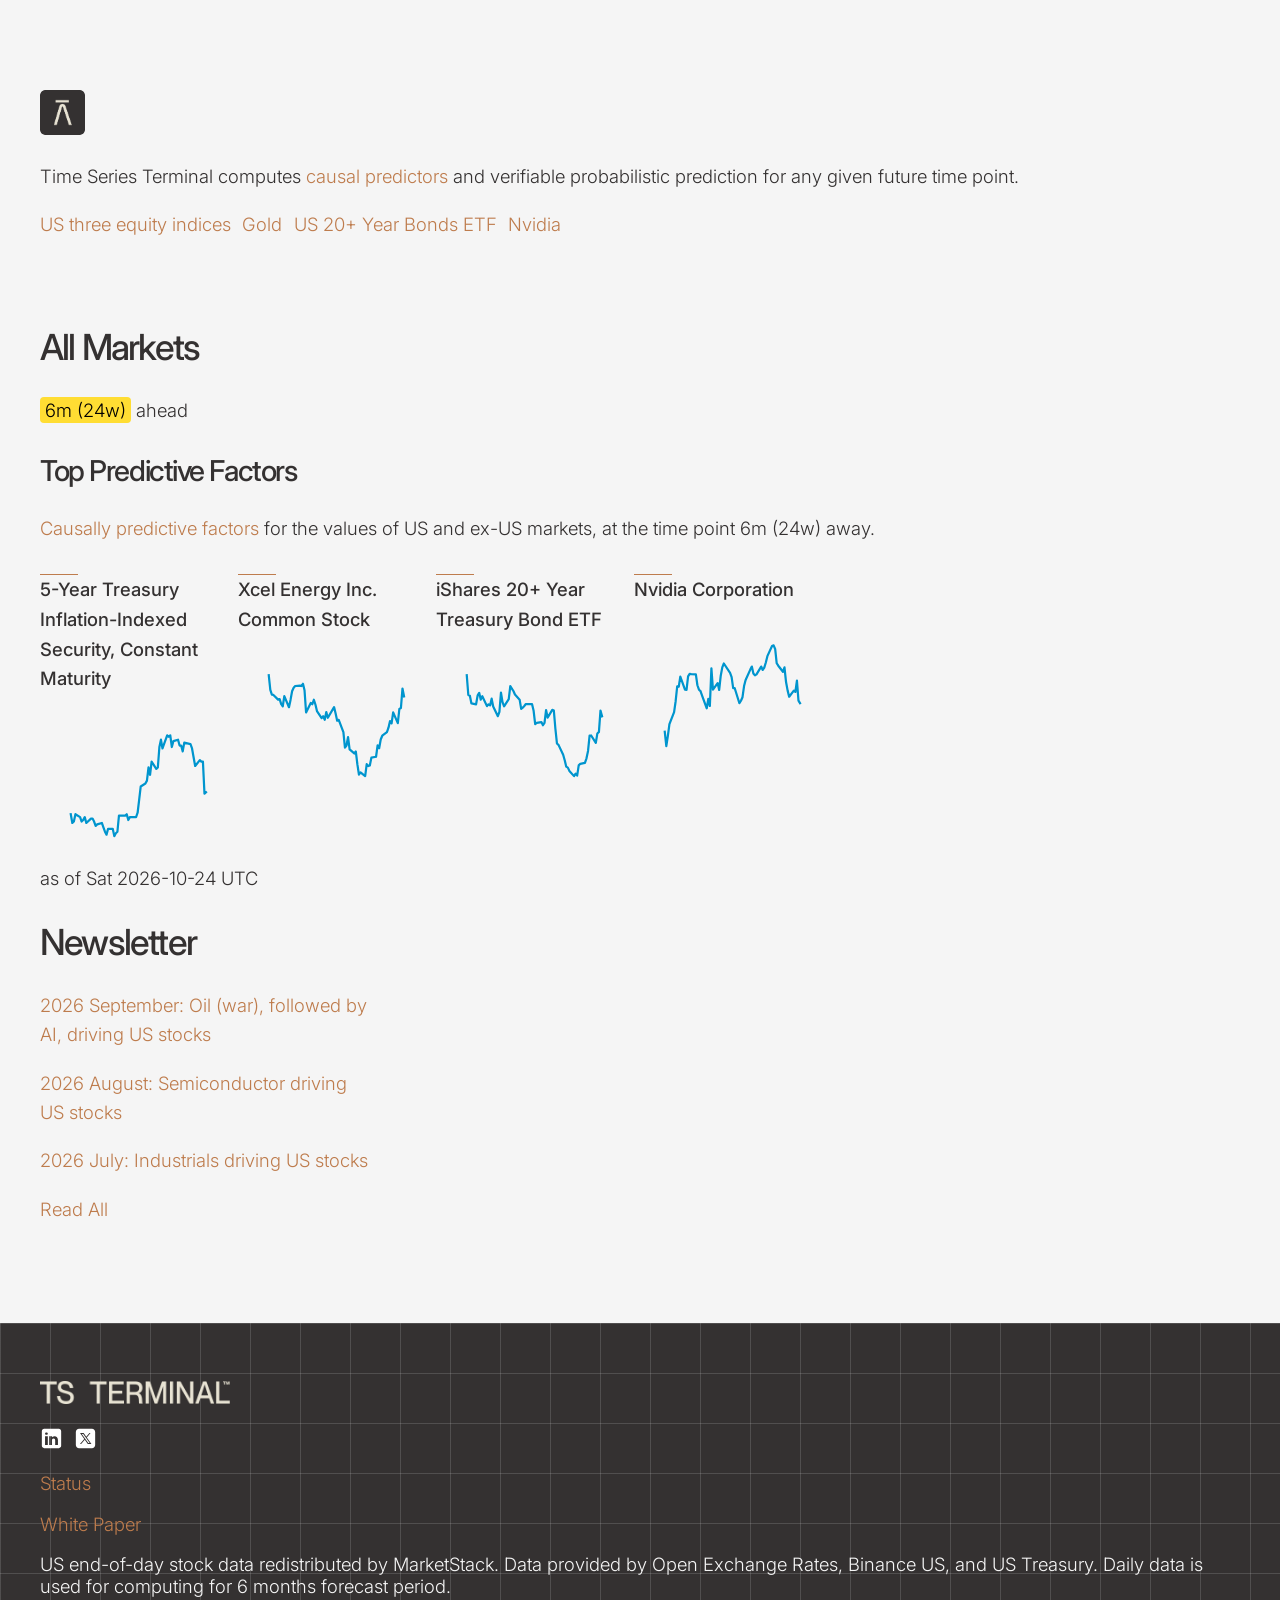
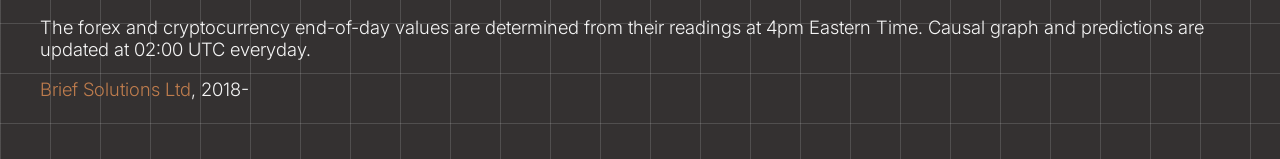
==== commit 4870f283: "add 2026-10-24 pages" ====
--- a/index.html
+++ b/index.html
@@ -45,13 +45,13 @@
   <div class="small-multiples">
     
     <div class="small-multiples-child">
-      <p class="small-multiples-title">Nvidia Corporation</p>
+      <p class="small-multiples-title">5-Year Treasury Inflation-Indexed Security, Constant Maturity</p>
       <svg xmlns:xlink="http://www.w3.org/1999/xlink" viewBox="0 0 172.8 129.6" xmlns="http://www.w3.org/2000/svg" version="1.1">
  <metadata>
   <rdf:RDF xmlns:dc="http://purl.org/dc/elements/1.1/" xmlns:cc="http://creativecommons.org/ns#" xmlns:rdf="http://www.w3.org/1999/02/22-rdf-syntax-ns#">
    <cc:Work>
     <dc:type rdf:resource="http://purl.org/dc/dcmitype/StillImage"/>
-    <dc:date>2026-10-18T18:39:38.551162</dc:date>
+    <dc:date>2026-10-25T12:50:15.168365</dc:date>
     <dc:format>image/svg+xml</dc:format>
     <dc:creator>
      <cc:Agent>
@@ -67,72 +67,71 @@
  <g id="figure_1">
   <g id="axes_1">
    <g id="line2d_1">
-    <path d="M 27.687273 78.964782 
-L 29.086646 70.174728 
-L 30.486019 76.255898 
-L 31.885392 79.794033 
-L 36.083511 98.829938 
-L 37.482884 97.908548 
-L 38.882257 110.808 
-L 40.28163 101.538823 
-L 41.681003 91.016556 
-L 45.879122 80.162589 
-L 47.278495 70.395861 
-L 48.677868 56.980431 
-L 50.077241 57.404271 
-L 51.476614 48.24566 
-L 55.674734 60.057872 
-L 57.074107 60.150011 
-L 58.47348 48.006099 
-L 59.872853 45.776336 
-L 61.272226 46.034325 
-L 65.470345 46.310742 
-L 66.869718 56.022186 
-L 68.269091 60.039444 
-L 69.668464 61.347817 
-L 71.067837 65.272936 
-L 75.265956 76.771876 
-L 76.665329 68.350377 
-L 78.064702 74.597397 
-L 79.464075 40.837689 
-L 80.863448 60.057872 
-L 85.061567 54.105697 
-L 86.46094 60.260578 
-L 87.860313 47.41641 
-L 89.259687 39.971583 
-L 90.65906 36.451876 
-L 96.256552 44.983941 
-L 97.655925 48.780066 
-L 99.055298 58.565221 
-L 100.454671 58.694216 
-L 104.65279 72.201784 
-L 106.052163 69.972022 
-L 107.451536 66.784015 
-L 108.850909 56.759298 
-L 110.250282 51.359956 
-L 114.448401 41.943356 
-L 115.847774 39.197616 
-L 117.247147 45.389353 
-L 118.64652 47.103137 
-L 120.045893 46.200176 
-L 124.244013 39.216044 
-L 125.643386 42.256629 
-L 127.042759 40.100578 
-L 128.442132 35.530486 
-L 129.841505 29.8363 
-L 134.039624 20.714545 
-L 135.438997 20.088 
-L 136.83837 23.349718 
-L 138.237743 36.230742 
-L 139.637116 38.442077 
-L 143.835235 43.896702 
-L 145.234608 39.842589 
-L 146.633981 53.147452 
-L 148.033354 60.647561 
-L 149.432727 66.360176 
-" clip-path="url(#p28a52198b7)" style="fill: none; stroke: #0095ce; stroke-width: 2; stroke-linecap: square"/>
+    <path d="M 27.687273 91.086261 
+L 29.086646 98.974957 
+L 30.486019 97.660174 
+L 31.885392 91.086261 
+L 36.083511 93.715826 
+L 37.482884 97.660174 
+L 38.882257 96.345391 
+L 40.28163 93.715826 
+L 41.681003 98.974957 
+L 45.879122 95.030609 
+L 47.278495 95.030609 
+L 48.677868 97.660174 
+L 50.077241 101.604522 
+L 51.476614 100.289739 
+L 55.674734 98.974957 
+L 57.074107 102.919304 
+L 58.47348 106.863652 
+L 59.872853 109.493217 
+L 61.272226 104.234087 
+L 65.470345 104.234087 
+L 66.869718 110.808 
+L 68.269091 108.178435 
+L 69.668464 106.863652 
+L 71.067837 92.401043 
+L 75.265956 92.401043 
+L 76.665329 92.401043 
+L 78.064702 91.086261 
+L 79.464075 96.345391 
+L 80.863448 93.715826 
+L 86.46094 93.715826 
+L 87.860313 89.771478 
+L 89.259687 77.938435 
+L 90.65906 66.105391 
+L 94.857179 63.475826 
+L 96.256552 60.846261 
+L 97.655925 49.013217 
+L 99.055298 55.58713 
+L 100.454671 43.754087 
+L 104.65279 50.328 
+L 106.052163 49.013217 
+L 107.451536 30.606261 
+L 108.850909 24.032348 
+L 110.250282 31.921043 
+L 114.448401 20.088 
+L 115.847774 21.402783 
+L 117.247147 20.088 
+L 118.64652 30.606261 
+L 120.045893 25.34713 
+L 124.244013 24.032348 
+L 125.643386 29.291478 
+L 127.042759 29.291478 
+L 128.442132 34.550609 
+L 129.841505 26.661913 
+L 135.438997 27.976696 
+L 136.83837 31.921043 
+L 138.237743 39.809739 
+L 139.637116 47.698435 
+L 143.835235 42.439304 
+L 145.234608 43.754087 
+L 146.633981 43.754087 
+L 148.033354 72.679304 
+L 149.432727 71.364522 
+" clip-path="url(#p8a5266bc0b)" style="fill: none; stroke: #0095ce; stroke-width: 2; stroke-linecap: square"/>
     <defs>
-     <path id="m0dcf12d37e" d="M 0 4.5 
+     <path id="m1bb3498e92" d="M 0 4.5 
 C 1.193414 4.5 2.338109 4.025852 3.181981 3.181981 
 C 4.025852 2.338109 4.5 1.193414 4.5 0 
 C 4.5 -1.193414 4.025852 -2.338109 3.181981 -3.181981 
@@ -144,76 +143,75 @@
 z
 " style="stroke: #8e8e8e; stroke-width: 2"/>
     </defs>
-    <g clip-path="url(#p28a52198b7)">
-     <use data-time="2026-07-21" data-value="207.29" visibility="hidden" onmouseover="showData(event)" onmouseout="hideData(event)" ontouchstart="showData(event)" ontouchend="hideData(event)" pointer-events="all" xlink:href="#m0dcf12d37e" x="27.687273" y="78.964782" style="fill: #0095ce; stroke: #8e8e8e; stroke-width: 2"/>
-     <use data-time="2026-07-22" data-value="212.06" visibility="hidden" onmouseover="showData(event)" onmouseout="hideData(event)" ontouchstart="showData(event)" ontouchend="hideData(event)" pointer-events="all" xlink:href="#m0dcf12d37e" x="29.086646" y="70.174728" style="fill: #0095ce; stroke: #8e8e8e; stroke-width: 2"/>
-     <use data-time="2026-07-23" data-value="208.76" visibility="hidden" onmouseover="showData(event)" onmouseout="hideData(event)" ontouchstart="showData(event)" ontouchend="hideData(event)" pointer-events="all" xlink:href="#m0dcf12d37e" x="30.486019" y="76.255898" style="fill: #0095ce; stroke: #8e8e8e; stroke-width: 2"/>
-     <use data-time="2026-07-24" data-value="206.84" visibility="hidden" onmouseover="showData(event)" onmouseout="hideData(event)" ontouchstart="showData(event)" ontouchend="hideData(event)" pointer-events="all" xlink:href="#m0dcf12d37e" x="31.885392" y="79.794033" style="fill: #0095ce; stroke: #8e8e8e; stroke-width: 2"/>
-     <use data-time="2026-07-27" data-value="196.51" visibility="hidden" onmouseover="showData(event)" onmouseout="hideData(event)" ontouchstart="showData(event)" ontouchend="hideData(event)" pointer-events="all" xlink:href="#m0dcf12d37e" x="36.083511" y="98.829938" style="fill: #0095ce; stroke: #8e8e8e; stroke-width: 2"/>
-     <use data-time="2026-07-28" data-value="197.01" visibility="hidden" onmouseover="showData(event)" onmouseout="hideData(event)" ontouchstart="showData(event)" ontouchend="hideData(event)" pointer-events="all" xlink:href="#m0dcf12d37e" x="37.482884" y="97.908548" style="fill: #0095ce; stroke: #8e8e8e; stroke-width: 2"/>
-     <use data-time="2026-07-29" data-value="190.01" visibility="hidden" onmouseover="showData(event)" onmouseout="hideData(event)" ontouchstart="showData(event)" ontouchend="hideData(event)" pointer-events="all" xlink:href="#m0dcf12d37e" x="38.882257" y="110.808" style="fill: #0095ce; stroke: #8e8e8e; stroke-width: 2"/>
-     <use data-time="2026-07-30" data-value="195.04" visibility="hidden" onmouseover="showData(event)" onmouseout="hideData(event)" ontouchstart="showData(event)" ontouchend="hideData(event)" pointer-events="all" xlink:href="#m0dcf12d37e" x="40.28163" y="101.538823" style="fill: #0095ce; stroke: #8e8e8e; stroke-width: 2"/>
-     <use data-time="2026-07-31" data-value="200.75" visibility="hidden" onmouseover="showData(event)" onmouseout="hideData(event)" ontouchstart="showData(event)" ontouchend="hideData(event)" pointer-events="all" xlink:href="#m0dcf12d37e" x="41.681003" y="91.016556" style="fill: #0095ce; stroke: #8e8e8e; stroke-width: 2"/>
-     <use data-time="2026-08-03" data-value="206.64" visibility="hidden" onmouseover="showData(event)" onmouseout="hideData(event)" ontouchstart="showData(event)" ontouchend="hideData(event)" pointer-events="all" xlink:href="#m0dcf12d37e" x="45.879122" y="80.162589" style="fill: #0095ce; stroke: #8e8e8e; stroke-width: 2"/>
-     <use data-time="2026-08-04" data-value="211.94" visibility="hidden" onmouseover="showData(event)" onmouseout="hideData(event)" ontouchstart="showData(event)" ontouchend="hideData(event)" pointer-events="all" xlink:href="#m0dcf12d37e" x="47.278495" y="70.395861" style="fill: #0095ce; stroke: #8e8e8e; stroke-width: 2"/>
-     <use data-time="2026-08-05" data-value="219.22" visibility="hidden" onmouseover="showData(event)" onmouseout="hideData(event)" ontouchstart="showData(event)" ontouchend="hideData(event)" pointer-events="all" xlink:href="#m0dcf12d37e" x="48.677868" y="56.980431" style="fill: #0095ce; stroke: #8e8e8e; stroke-width: 2"/>
-     <use data-time="2026-08-06" data-value="218.99" visibility="hidden" onmouseover="showData(event)" onmouseout="hideData(event)" ontouchstart="showData(event)" ontouchend="hideData(event)" pointer-events="all" xlink:href="#m0dcf12d37e" x="50.077241" y="57.404271" style="fill: #0095ce; stroke: #8e8e8e; stroke-width: 2"/>
-     <use data-time="2026-08-07" data-value="223.96" visibility="hidden" onmouseover="showData(event)" onmouseout="hideData(event)" ontouchstart="showData(event)" ontouchend="hideData(event)" pointer-events="all" xlink:href="#m0dcf12d37e" x="51.476614" y="48.24566" style="fill: #0095ce; stroke: #8e8e8e; stroke-width: 2"/>
-     <use data-time="2026-08-10" data-value="217.55" visibility="hidden" onmouseover="showData(event)" onmouseout="hideData(event)" ontouchstart="showData(event)" ontouchend="hideData(event)" pointer-events="all" xlink:href="#m0dcf12d37e" x="55.674734" y="60.057872" style="fill: #0095ce; stroke: #8e8e8e; stroke-width: 2"/>
-     <use data-time="2026-08-11" data-value="217.5" visibility="hidden" onmouseover="showData(event)" onmouseout="hideData(event)" ontouchstart="showData(event)" ontouchend="hideData(event)" pointer-events="all" xlink:href="#m0dcf12d37e" x="57.074107" y="60.150011" style="fill: #0095ce; stroke: #8e8e8e; stroke-width: 2"/>
-     <use data-time="2026-08-12" data-value="224.09" visibility="hidden" onmouseover="showData(event)" onmouseout="hideData(event)" ontouchstart="showData(event)" ontouchend="hideData(event)" pointer-events="all" xlink:href="#m0dcf12d37e" x="58.47348" y="48.006099" style="fill: #0095ce; stroke: #8e8e8e; stroke-width: 2"/>
-     <use data-time="2026-08-13" data-value="225.3" visibility="hidden" onmouseover="showData(event)" onmouseout="hideData(event)" ontouchstart="showData(event)" ontouchend="hideData(event)" pointer-events="all" xlink:href="#m0dcf12d37e" x="59.872853" y="45.776336" style="fill: #0095ce; stroke: #8e8e8e; stroke-width: 2"/>
-     <use data-time="2026-08-14" data-value="225.16" visibility="hidden" onmouseover="showData(event)" onmouseout="hideData(event)" ontouchstart="showData(event)" ontouchend="hideData(event)" pointer-events="all" xlink:href="#m0dcf12d37e" x="61.272226" y="46.034325" style="fill: #0095ce; stroke: #8e8e8e; stroke-width: 2"/>
-     <use data-time="2026-08-17" data-value="225.01" visibility="hidden" onmouseover="showData(event)" onmouseout="hideData(event)" ontouchstart="showData(event)" ontouchend="hideData(event)" pointer-events="all" xlink:href="#m0dcf12d37e" x="65.470345" y="46.310742" style="fill: #0095ce; stroke: #8e8e8e; stroke-width: 2"/>
-     <use data-time="2026-08-18" data-value="219.74" visibility="hidden" onmouseover="showData(event)" onmouseout="hideData(event)" ontouchstart="showData(event)" ontouchend="hideData(event)" pointer-events="all" xlink:href="#m0dcf12d37e" x="66.869718" y="56.022186" style="fill: #0095ce; stroke: #8e8e8e; stroke-width: 2"/>
-     <use data-time="2026-08-19" data-value="217.56" visibility="hidden" onmouseover="showData(event)" onmouseout="hideData(event)" ontouchstart="showData(event)" ontouchend="hideData(event)" pointer-events="all" xlink:href="#m0dcf12d37e" x="68.269091" y="60.039444" style="fill: #0095ce; stroke: #8e8e8e; stroke-width: 2"/>
-     <use data-time="2026-08-20" data-value="216.85" visibility="hidden" onmouseover="showData(event)" onmouseout="hideData(event)" ontouchstart="showData(event)" ontouchend="hideData(event)" pointer-events="all" xlink:href="#m0dcf12d37e" x="69.668464" y="61.347817" style="fill: #0095ce; stroke: #8e8e8e; stroke-width: 2"/>
-     <use data-time="2026-08-21" data-value="214.72" visibility="hidden" onmouseover="showData(event)" onmouseout="hideData(event)" ontouchstart="showData(event)" ontouchend="hideData(event)" pointer-events="all" xlink:href="#m0dcf12d37e" x="71.067837" y="65.272936" style="fill: #0095ce; stroke: #8e8e8e; stroke-width: 2"/>
-     <use data-time="2026-08-24" data-value="208.48" visibility="hidden" onmouseover="showData(event)" onmouseout="hideData(event)" ontouchstart="showData(event)" ontouchend="hideData(event)" pointer-events="all" xlink:href="#m0dcf12d37e" x="75.265956" y="76.771876" style="fill: #0095ce; stroke: #8e8e8e; stroke-width: 2"/>
-     <use data-time="2026-08-25" data-value="213.05" visibility="hidden" onmouseover="showData(event)" onmouseout="hideData(event)" ontouchstart="showData(event)" ontouchend="hideData(event)" pointer-events="all" xlink:href="#m0dcf12d37e" x="76.665329" y="68.350377" style="fill: #0095ce; stroke: #8e8e8e; stroke-width: 2"/>
-     <use data-time="2026-08-26" data-value="209.66" visibility="hidden" onmouseover="showData(event)" onmouseout="hideData(event)" ontouchstart="showData(event)" ontouchend="hideData(event)" pointer-events="all" xlink:href="#m0dcf12d37e" x="78.064702" y="74.597397" style="fill: #0095ce; stroke: #8e8e8e; stroke-width: 2"/>
-     <use data-time="2026-08-27" data-value="227.98" visibility="hidden" onmouseover="showData(event)" onmouseout="hideData(event)" ontouchstart="showData(event)" ontouchend="hideData(event)" pointer-events="all" xlink:href="#m0dcf12d37e" x="79.464075" y="40.837689" style="fill: #0095ce; stroke: #8e8e8e; stroke-width: 2"/>
-     <use data-time="2026-08-28" data-value="217.55" visibility="hidden" onmouseover="showData(event)" onmouseout="hideData(event)" ontouchstart="showData(event)" ontouchend="hideData(event)" pointer-events="all" xlink:href="#m0dcf12d37e" x="80.863448" y="60.057872" style="fill: #0095ce; stroke: #8e8e8e; stroke-width: 2"/>
-     <use data-time="2026-08-31" data-value="220.78" visibility="hidden" onmouseover="showData(event)" onmouseout="hideData(event)" ontouchstart="showData(event)" ontouchend="hideData(event)" pointer-events="all" xlink:href="#m0dcf12d37e" x="85.061567" y="54.105697" style="fill: #0095ce; stroke: #8e8e8e; stroke-width: 2"/>
-     <use data-time="2026-09-01" data-value="217.44" visibility="hidden" onmouseover="showData(event)" onmouseout="hideData(event)" ontouchstart="showData(event)" ontouchend="hideData(event)" pointer-events="all" xlink:href="#m0dcf12d37e" x="86.46094" y="60.260578" style="fill: #0095ce; stroke: #8e8e8e; stroke-width: 2"/>
-     <use data-time="2026-09-02" data-value="224.41" visibility="hidden" onmouseover="showData(event)" onmouseout="hideData(event)" ontouchstart="showData(event)" ontouchend="hideData(event)" pointer-events="all" xlink:href="#m0dcf12d37e" x="87.860313" y="47.41641" style="fill: #0095ce; stroke: #8e8e8e; stroke-width: 2"/>
-     <use data-time="2026-09-03" data-value="228.45" visibility="hidden" onmouseover="showData(event)" onmouseout="hideData(event)" ontouchstart="showData(event)" ontouchend="hideData(event)" pointer-events="all" xlink:href="#m0dcf12d37e" x="89.259687" y="39.971583" style="fill: #0095ce; stroke: #8e8e8e; stroke-width: 2"/>
-     <use data-time="2026-09-04" data-value="230.36" visibility="hidden" onmouseover="showData(event)" onmouseout="hideData(event)" ontouchstart="showData(event)" ontouchend="hideData(event)" pointer-events="all" xlink:href="#m0dcf12d37e" x="90.65906" y="36.451876" style="fill: #0095ce; stroke: #8e8e8e; stroke-width: 2"/>
-     <use data-time="2026-09-08" data-value="225.73" visibility="hidden" onmouseover="showData(event)" onmouseout="hideData(event)" ontouchstart="showData(event)" ontouchend="hideData(event)" pointer-events="all" xlink:href="#m0dcf12d37e" x="96.256552" y="44.983941" style="fill: #0095ce; stroke: #8e8e8e; stroke-width: 2"/>
-     <use data-time="2026-09-09" data-value="223.67" visibility="hidden" onmouseover="showData(event)" onmouseout="hideData(event)" ontouchstart="showData(event)" ontouchend="hideData(event)" pointer-events="all" xlink:href="#m0dcf12d37e" x="97.655925" y="48.780066" style="fill: #0095ce; stroke: #8e8e8e; stroke-width: 2"/>
-     <use data-time="2026-09-10" data-value="218.36" visibility="hidden" onmouseover="showData(event)" onmouseout="hideData(event)" ontouchstart="showData(event)" ontouchend="hideData(event)" pointer-events="all" xlink:href="#m0dcf12d37e" x="99.055298" y="58.565221" style="fill: #0095ce; stroke: #8e8e8e; stroke-width: 2"/>
-     <use data-time="2026-09-11" data-value="218.29" visibility="hidden" onmouseover="showData(event)" onmouseout="hideData(event)" ontouchstart="showData(event)" ontouchend="hideData(event)" pointer-events="all" xlink:href="#m0dcf12d37e" x="100.454671" y="58.694216" style="fill: #0095ce; stroke: #8e8e8e; stroke-width: 2"/>
-     <use data-time="2026-09-14" data-value="210.96" visibility="hidden" onmouseover="showData(event)" onmouseout="hideData(event)" ontouchstart="showData(event)" ontouchend="hideData(event)" pointer-events="all" xlink:href="#m0dcf12d37e" x="104.65279" y="72.201784" style="fill: #0095ce; stroke: #8e8e8e; stroke-width: 2"/>
-     <use data-time="2026-09-15" data-value="212.17" visibility="hidden" onmouseover="showData(event)" onmouseout="hideData(event)" ontouchstart="showData(event)" ontouchend="hideData(event)" pointer-events="all" xlink:href="#m0dcf12d37e" x="106.052163" y="69.972022" style="fill: #0095ce; stroke: #8e8e8e; stroke-width: 2"/>
-     <use data-time="2026-09-16" data-value="213.9" visibility="hidden" onmouseover="showData(event)" onmouseout="hideData(event)" ontouchstart="showData(event)" ontouchend="hideData(event)" pointer-events="all" xlink:href="#m0dcf12d37e" x="107.451536" y="66.784015" style="fill: #0095ce; stroke: #8e8e8e; stroke-width: 2"/>
-     <use data-time="2026-09-17" data-value="219.34" visibility="hidden" onmouseover="showData(event)" onmouseout="hideData(event)" ontouchstart="showData(event)" ontouchend="hideData(event)" pointer-events="all" xlink:href="#m0dcf12d37e" x="108.850909" y="56.759298" style="fill: #0095ce; stroke: #8e8e8e; stroke-width: 2"/>
-     <use data-time="2026-09-18" data-value="222.27" visibility="hidden" onmouseover="showData(event)" onmouseout="hideData(event)" ontouchstart="showData(event)" ontouchend="hideData(event)" pointer-events="all" xlink:href="#m0dcf12d37e" x="110.250282" y="51.359956" style="fill: #0095ce; stroke: #8e8e8e; stroke-width: 2"/>
-     <use data-time="2026-09-21" data-value="227.38" visibility="hidden" onmouseover="showData(event)" onmouseout="hideData(event)" ontouchstart="showData(event)" ontouchend="hideData(event)" pointer-events="all" xlink:href="#m0dcf12d37e" x="114.448401" y="41.943356" style="fill: #0095ce; stroke: #8e8e8e; stroke-width: 2"/>
-     <use data-time="2026-09-22" data-value="228.87" visibility="hidden" onmouseover="showData(event)" onmouseout="hideData(event)" ontouchstart="showData(event)" ontouchend="hideData(event)" pointer-events="all" xlink:href="#m0dcf12d37e" x="115.847774" y="39.197616" style="fill: #0095ce; stroke: #8e8e8e; stroke-width: 2"/>
-     <use data-time="2026-09-23" data-value="225.51" visibility="hidden" onmouseover="showData(event)" onmouseout="hideData(event)" ontouchstart="showData(event)" ontouchend="hideData(event)" pointer-events="all" xlink:href="#m0dcf12d37e" x="117.247147" y="45.389353" style="fill: #0095ce; stroke: #8e8e8e; stroke-width: 2"/>
-     <use data-time="2026-09-24" data-value="224.58" visibility="hidden" onmouseover="showData(event)" onmouseout="hideData(event)" ontouchstart="showData(event)" ontouchend="hideData(event)" pointer-events="all" xlink:href="#m0dcf12d37e" x="118.64652" y="47.103137" style="fill: #0095ce; stroke: #8e8e8e; stroke-width: 2"/>
-     <use data-time="2026-09-25" data-value="225.07" visibility="hidden" onmouseover="showData(event)" onmouseout="hideData(event)" ontouchstart="showData(event)" ontouchend="hideData(event)" pointer-events="all" xlink:href="#m0dcf12d37e" x="120.045893" y="46.200176" style="fill: #0095ce; stroke: #8e8e8e; stroke-width: 2"/>
-     <use data-time="2026-09-28" data-value="228.86" visibility="hidden" onmouseover="showData(event)" onmouseout="hideData(event)" ontouchstart="showData(event)" ontouchend="hideData(event)" pointer-events="all" xlink:href="#m0dcf12d37e" x="124.244013" y="39.216044" style="fill: #0095ce; stroke: #8e8e8e; stroke-width: 2"/>
-     <use data-time="2026-09-29" data-value="227.21" visibility="hidden" onmouseover="showData(event)" onmouseout="hideData(event)" ontouchstart="showData(event)" ontouchend="hideData(event)" pointer-events="all" xlink:href="#m0dcf12d37e" x="125.643386" y="42.256629" style="fill: #0095ce; stroke: #8e8e8e; stroke-width: 2"/>
-     <use data-time="2026-09-30" data-value="228.38" visibility="hidden" onmouseover="showData(event)" onmouseout="hideData(event)" ontouchstart="showData(event)" ontouchend="hideData(event)" pointer-events="all" xlink:href="#m0dcf12d37e" x="127.042759" y="40.100578" style="fill: #0095ce; stroke: #8e8e8e; stroke-width: 2"/>
-     <use data-time="2026-10-01" data-value="230.86" visibility="hidden" onmouseover="showData(event)" onmouseout="hideData(event)" ontouchstart="showData(event)" ontouchend="hideData(event)" pointer-events="all" xlink:href="#m0dcf12d37e" x="128.442132" y="35.530486" style="fill: #0095ce; stroke: #8e8e8e; stroke-width: 2"/>
-     <use data-time="2026-10-02" data-value="233.95" visibility="hidden" onmouseover="showData(event)" onmouseout="hideData(event)" ontouchstart="showData(event)" ontouchend="hideData(event)" pointer-events="all" xlink:href="#m0dcf12d37e" x="129.841505" y="29.8363" style="fill: #0095ce; stroke: #8e8e8e; stroke-width: 2"/>
-     <use data-time="2026-10-05" data-value="238.9" visibility="hidden" onmouseover="showData(event)" onmouseout="hideData(event)" ontouchstart="showData(event)" ontouchend="hideData(event)" pointer-events="all" xlink:href="#m0dcf12d37e" x="134.039624" y="20.714545" style="fill: #0095ce; stroke: #8e8e8e; stroke-width: 2"/>
-     <use data-time="2026-10-06" data-value="239.24" visibility="hidden" onmouseover="showData(event)" onmouseout="hideData(event)" ontouchstart="showData(event)" ontouchend="hideData(event)" pointer-events="all" xlink:href="#m0dcf12d37e" x="135.438997" y="20.088" style="fill: #0095ce; stroke: #8e8e8e; stroke-width: 2"/>
-     <use data-time="2026-10-07" data-value="237.47" visibility="hidden" onmouseover="showData(event)" onmouseout="hideData(event)" ontouchstart="showData(event)" ontouchend="hideData(event)" pointer-events="all" xlink:href="#m0dcf12d37e" x="136.83837" y="23.349718" style="fill: #0095ce; stroke: #8e8e8e; stroke-width: 2"/>
-     <use data-time="2026-10-08" data-value="230.48" visibility="hidden" onmouseover="showData(event)" onmouseout="hideData(event)" ontouchstart="showData(event)" ontouchend="hideData(event)" pointer-events="all" xlink:href="#m0dcf12d37e" x="138.237743" y="36.230742" style="fill: #0095ce; stroke: #8e8e8e; stroke-width: 2"/>
-     <use data-time="2026-10-09" data-value="229.28" visibility="hidden" onmouseover="showData(event)" onmouseout="hideData(event)" ontouchstart="showData(event)" ontouchend="hideData(event)" pointer-events="all" xlink:href="#m0dcf12d37e" x="139.637116" y="38.442077" style="fill: #0095ce; stroke: #8e8e8e; stroke-width: 2"/>
-     <use data-time="2026-10-12" data-value="226.32" visibility="hidden" onmouseover="showData(event)" onmouseout="hideData(event)" ontouchstart="showData(event)" ontouchend="hideData(event)" pointer-events="all" xlink:href="#m0dcf12d37e" x="143.835235" y="43.896702" style="fill: #0095ce; stroke: #8e8e8e; stroke-width: 2"/>
-     <use data-time="2026-10-13" data-value="228.52" visibility="hidden" onmouseover="showData(event)" onmouseout="hideData(event)" ontouchstart="showData(event)" ontouchend="hideData(event)" pointer-events="all" xlink:href="#m0dcf12d37e" x="145.234608" y="39.842589" style="fill: #0095ce; stroke: #8e8e8e; stroke-width: 2"/>
-     <use data-time="2026-10-14" data-value="221.3" visibility="hidden" onmouseover="showData(event)" onmouseout="hideData(event)" ontouchstart="showData(event)" ontouchend="hideData(event)" pointer-events="all" xlink:href="#m0dcf12d37e" x="146.633981" y="53.147452" style="fill: #0095ce; stroke: #8e8e8e; stroke-width: 2"/>
-     <use data-time="2026-10-15" data-value="217.23" visibility="hidden" onmouseover="showData(event)" onmouseout="hideData(event)" ontouchstart="showData(event)" ontouchend="hideData(event)" pointer-events="all" xlink:href="#m0dcf12d37e" x="148.033354" y="60.647561" style="fill: #0095ce; stroke: #8e8e8e; stroke-width: 2"/>
-     <use data-time="2026-10-16" data-value="214.13" visibility="hidden" onmouseover="showData(event)" onmouseout="hideData(event)" ontouchstart="showData(event)" ontouchend="hideData(event)" pointer-events="all" xlink:href="#m0dcf12d37e" x="149.432727" y="66.360176" style="fill: #0095ce; stroke: #8e8e8e; stroke-width: 2"/>
+    <g clip-path="url(#p8a5266bc0b)">
+     <use data-time="2026-07-28" data-value="2.19" visibility="hidden" onmouseover="showData(event)" onmouseout="hideData(event)" ontouchstart="showData(event)" ontouchend="hideData(event)" pointer-events="all" xlink:href="#m1bb3498e92" x="27.687273" y="91.086261" style="fill: #0095ce; stroke: #8e8e8e; stroke-width: 2"/>
+     <use data-time="2026-07-29" data-value="2.13" visibility="hidden" onmouseover="showData(event)" onmouseout="hideData(event)" ontouchstart="showData(event)" ontouchend="hideData(event)" pointer-events="all" xlink:href="#m1bb3498e92" x="29.086646" y="98.974957" style="fill: #0095ce; stroke: #8e8e8e; stroke-width: 2"/>
+     <use data-time="2026-07-30" data-value="2.14" visibility="hidden" onmouseover="showData(event)" onmouseout="hideData(event)" ontouchstart="showData(event)" ontouchend="hideData(event)" pointer-events="all" xlink:href="#m1bb3498e92" x="30.486019" y="97.660174" style="fill: #0095ce; stroke: #8e8e8e; stroke-width: 2"/>
+     <use data-time="2026-07-31" data-value="2.19" visibility="hidden" onmouseover="showData(event)" onmouseout="hideData(event)" ontouchstart="showData(event)" ontouchend="hideData(event)" pointer-events="all" xlink:href="#m1bb3498e92" x="31.885392" y="91.086261" style="fill: #0095ce; stroke: #8e8e8e; stroke-width: 2"/>
+     <use data-time="2026-08-03" data-value="2.17" visibility="hidden" onmouseover="showData(event)" onmouseout="hideData(event)" ontouchstart="showData(event)" ontouchend="hideData(event)" pointer-events="all" xlink:href="#m1bb3498e92" x="36.083511" y="93.715826" style="fill: #0095ce; stroke: #8e8e8e; stroke-width: 2"/>
+     <use data-time="2026-08-04" data-value="2.14" visibility="hidden" onmouseover="showData(event)" onmouseout="hideData(event)" ontouchstart="showData(event)" ontouchend="hideData(event)" pointer-events="all" xlink:href="#m1bb3498e92" x="37.482884" y="97.660174" style="fill: #0095ce; stroke: #8e8e8e; stroke-width: 2"/>
+     <use data-time="2026-08-05" data-value="2.15" visibility="hidden" onmouseover="showData(event)" onmouseout="hideData(event)" ontouchstart="showData(event)" ontouchend="hideData(event)" pointer-events="all" xlink:href="#m1bb3498e92" x="38.882257" y="96.345391" style="fill: #0095ce; stroke: #8e8e8e; stroke-width: 2"/>
+     <use data-time="2026-08-06" data-value="2.17" visibility="hidden" onmouseover="showData(event)" onmouseout="hideData(event)" ontouchstart="showData(event)" ontouchend="hideData(event)" pointer-events="all" xlink:href="#m1bb3498e92" x="40.28163" y="93.715826" style="fill: #0095ce; stroke: #8e8e8e; stroke-width: 2"/>
+     <use data-time="2026-08-07" data-value="2.13" visibility="hidden" onmouseover="showData(event)" onmouseout="hideData(event)" ontouchstart="showData(event)" ontouchend="hideData(event)" pointer-events="all" xlink:href="#m1bb3498e92" x="41.681003" y="98.974957" style="fill: #0095ce; stroke: #8e8e8e; stroke-width: 2"/>
+     <use data-time="2026-08-10" data-value="2.16" visibility="hidden" onmouseover="showData(event)" onmouseout="hideData(event)" ontouchstart="showData(event)" ontouchend="hideData(event)" pointer-events="all" xlink:href="#m1bb3498e92" x="45.879122" y="95.030609" style="fill: #0095ce; stroke: #8e8e8e; stroke-width: 2"/>
+     <use data-time="2026-08-11" data-value="2.16" visibility="hidden" onmouseover="showData(event)" onmouseout="hideData(event)" ontouchstart="showData(event)" ontouchend="hideData(event)" pointer-events="all" xlink:href="#m1bb3498e92" x="47.278495" y="95.030609" style="fill: #0095ce; stroke: #8e8e8e; stroke-width: 2"/>
+     <use data-time="2026-08-12" data-value="2.14" visibility="hidden" onmouseover="showData(event)" onmouseout="hideData(event)" ontouchstart="showData(event)" ontouchend="hideData(event)" pointer-events="all" xlink:href="#m1bb3498e92" x="48.677868" y="97.660174" style="fill: #0095ce; stroke: #8e8e8e; stroke-width: 2"/>
+     <use data-time="2026-08-13" data-value="2.11" visibility="hidden" onmouseover="showData(event)" onmouseout="hideData(event)" ontouchstart="showData(event)" ontouchend="hideData(event)" pointer-events="all" xlink:href="#m1bb3498e92" x="50.077241" y="101.604522" style="fill: #0095ce; stroke: #8e8e8e; stroke-width: 2"/>
+     <use data-time="2026-08-14" data-value="2.12" visibility="hidden" onmouseover="showData(event)" onmouseout="hideData(event)" ontouchstart="showData(event)" ontouchend="hideData(event)" pointer-events="all" xlink:href="#m1bb3498e92" x="51.476614" y="100.289739" style="fill: #0095ce; stroke: #8e8e8e; stroke-width: 2"/>
+     <use data-time="2026-08-17" data-value="2.13" visibility="hidden" onmouseover="showData(event)" onmouseout="hideData(event)" ontouchstart="showData(event)" ontouchend="hideData(event)" pointer-events="all" xlink:href="#m1bb3498e92" x="55.674734" y="98.974957" style="fill: #0095ce; stroke: #8e8e8e; stroke-width: 2"/>
+     <use data-time="2026-08-18" data-value="2.1" visibility="hidden" onmouseover="showData(event)" onmouseout="hideData(event)" ontouchstart="showData(event)" ontouchend="hideData(event)" pointer-events="all" xlink:href="#m1bb3498e92" x="57.074107" y="102.919304" style="fill: #0095ce; stroke: #8e8e8e; stroke-width: 2"/>
+     <use data-time="2026-08-19" data-value="2.07" visibility="hidden" onmouseover="showData(event)" onmouseout="hideData(event)" ontouchstart="showData(event)" ontouchend="hideData(event)" pointer-events="all" xlink:href="#m1bb3498e92" x="58.47348" y="106.863652" style="fill: #0095ce; stroke: #8e8e8e; stroke-width: 2"/>
+     <use data-time="2026-08-20" data-value="2.05" visibility="hidden" onmouseover="showData(event)" onmouseout="hideData(event)" ontouchstart="showData(event)" ontouchend="hideData(event)" pointer-events="all" xlink:href="#m1bb3498e92" x="59.872853" y="109.493217" style="fill: #0095ce; stroke: #8e8e8e; stroke-width: 2"/>
+     <use data-time="2026-08-21" data-value="2.09" visibility="hidden" onmouseover="showData(event)" onmouseout="hideData(event)" ontouchstart="showData(event)" ontouchend="hideData(event)" pointer-events="all" xlink:href="#m1bb3498e92" x="61.272226" y="104.234087" style="fill: #0095ce; stroke: #8e8e8e; stroke-width: 2"/>
+     <use data-time="2026-08-24" data-value="2.09" visibility="hidden" onmouseover="showData(event)" onmouseout="hideData(event)" ontouchstart="showData(event)" ontouchend="hideData(event)" pointer-events="all" xlink:href="#m1bb3498e92" x="65.470345" y="104.234087" style="fill: #0095ce; stroke: #8e8e8e; stroke-width: 2"/>
+     <use data-time="2026-08-25" data-value="2.04" visibility="hidden" onmouseover="showData(event)" onmouseout="hideData(event)" ontouchstart="showData(event)" ontouchend="hideData(event)" pointer-events="all" xlink:href="#m1bb3498e92" x="66.869718" y="110.808" style="fill: #0095ce; stroke: #8e8e8e; stroke-width: 2"/>
+     <use data-time="2026-08-26" data-value="2.06" visibility="hidden" onmouseover="showData(event)" onmouseout="hideData(event)" ontouchstart="showData(event)" ontouchend="hideData(event)" pointer-events="all" xlink:href="#m1bb3498e92" x="68.269091" y="108.178435" style="fill: #0095ce; stroke: #8e8e8e; stroke-width: 2"/>
+     <use data-time="2026-08-27" data-value="2.07" visibility="hidden" onmouseover="showData(event)" onmouseout="hideData(event)" ontouchstart="showData(event)" ontouchend="hideData(event)" pointer-events="all" xlink:href="#m1bb3498e92" x="69.668464" y="106.863652" style="fill: #0095ce; stroke: #8e8e8e; stroke-width: 2"/>
+     <use data-time="2026-08-28" data-value="2.18" visibility="hidden" onmouseover="showData(event)" onmouseout="hideData(event)" ontouchstart="showData(event)" ontouchend="hideData(event)" pointer-events="all" xlink:href="#m1bb3498e92" x="71.067837" y="92.401043" style="fill: #0095ce; stroke: #8e8e8e; stroke-width: 2"/>
+     <use data-time="2026-08-31" data-value="2.18" visibility="hidden" onmouseover="showData(event)" onmouseout="hideData(event)" ontouchstart="showData(event)" ontouchend="hideData(event)" pointer-events="all" xlink:href="#m1bb3498e92" x="75.265956" y="92.401043" style="fill: #0095ce; stroke: #8e8e8e; stroke-width: 2"/>
+     <use data-time="2026-09-01" data-value="2.18" visibility="hidden" onmouseover="showData(event)" onmouseout="hideData(event)" ontouchstart="showData(event)" ontouchend="hideData(event)" pointer-events="all" xlink:href="#m1bb3498e92" x="76.665329" y="92.401043" style="fill: #0095ce; stroke: #8e8e8e; stroke-width: 2"/>
+     <use data-time="2026-09-02" data-value="2.19" visibility="hidden" onmouseover="showData(event)" onmouseout="hideData(event)" ontouchstart="showData(event)" ontouchend="hideData(event)" pointer-events="all" xlink:href="#m1bb3498e92" x="78.064702" y="91.086261" style="fill: #0095ce; stroke: #8e8e8e; stroke-width: 2"/>
+     <use data-time="2026-09-03" data-value="2.15" visibility="hidden" onmouseover="showData(event)" onmouseout="hideData(event)" ontouchstart="showData(event)" ontouchend="hideData(event)" pointer-events="all" xlink:href="#m1bb3498e92" x="79.464075" y="96.345391" style="fill: #0095ce; stroke: #8e8e8e; stroke-width: 2"/>
+     <use data-time="2026-09-04" data-value="2.17" visibility="hidden" onmouseover="showData(event)" onmouseout="hideData(event)" ontouchstart="showData(event)" ontouchend="hideData(event)" pointer-events="all" xlink:href="#m1bb3498e92" x="80.863448" y="93.715826" style="fill: #0095ce; stroke: #8e8e8e; stroke-width: 2"/>
+     <use data-time="2026-09-08" data-value="2.17" visibility="hidden" onmouseover="showData(event)" onmouseout="hideData(event)" ontouchstart="showData(event)" ontouchend="hideData(event)" pointer-events="all" xlink:href="#m1bb3498e92" x="86.46094" y="93.715826" style="fill: #0095ce; stroke: #8e8e8e; stroke-width: 2"/>
+     <use data-time="2026-09-09" data-value="2.2" visibility="hidden" onmouseover="showData(event)" onmouseout="hideData(event)" ontouchstart="showData(event)" ontouchend="hideData(event)" pointer-events="all" xlink:href="#m1bb3498e92" x="87.860313" y="89.771478" style="fill: #0095ce; stroke: #8e8e8e; stroke-width: 2"/>
+     <use data-time="2026-09-10" data-value="2.29" visibility="hidden" onmouseover="showData(event)" onmouseout="hideData(event)" ontouchstart="showData(event)" ontouchend="hideData(event)" pointer-events="all" xlink:href="#m1bb3498e92" x="89.259687" y="77.938435" style="fill: #0095ce; stroke: #8e8e8e; stroke-width: 2"/>
+     <use data-time="2026-09-11" data-value="2.38" visibility="hidden" onmouseover="showData(event)" onmouseout="hideData(event)" ontouchstart="showData(event)" ontouchend="hideData(event)" pointer-events="all" xlink:href="#m1bb3498e92" x="90.65906" y="66.105391" style="fill: #0095ce; stroke: #8e8e8e; stroke-width: 2"/>
+     <use data-time="2026-09-14" data-value="2.4" visibility="hidden" onmouseover="showData(event)" onmouseout="hideData(event)" ontouchstart="showData(event)" ontouchend="hideData(event)" pointer-events="all" xlink:href="#m1bb3498e92" x="94.857179" y="63.475826" style="fill: #0095ce; stroke: #8e8e8e; stroke-width: 2"/>
+     <use data-time="2026-09-15" data-value="2.42" visibility="hidden" onmouseover="showData(event)" onmouseout="hideData(event)" ontouchstart="showData(event)" ontouchend="hideData(event)" pointer-events="all" xlink:href="#m1bb3498e92" x="96.256552" y="60.846261" style="fill: #0095ce; stroke: #8e8e8e; stroke-width: 2"/>
+     <use data-time="2026-09-16" data-value="2.51" visibility="hidden" onmouseover="showData(event)" onmouseout="hideData(event)" ontouchstart="showData(event)" ontouchend="hideData(event)" pointer-events="all" xlink:href="#m1bb3498e92" x="97.655925" y="49.013217" style="fill: #0095ce; stroke: #8e8e8e; stroke-width: 2"/>
+     <use data-time="2026-09-17" data-value="2.46" visibility="hidden" onmouseover="showData(event)" onmouseout="hideData(event)" ontouchstart="showData(event)" ontouchend="hideData(event)" pointer-events="all" xlink:href="#m1bb3498e92" x="99.055298" y="55.58713" style="fill: #0095ce; stroke: #8e8e8e; stroke-width: 2"/>
+     <use data-time="2026-09-18" data-value="2.55" visibility="hidden" onmouseover="showData(event)" onmouseout="hideData(event)" ontouchstart="showData(event)" ontouchend="hideData(event)" pointer-events="all" xlink:href="#m1bb3498e92" x="100.454671" y="43.754087" style="fill: #0095ce; stroke: #8e8e8e; stroke-width: 2"/>
+     <use data-time="2026-09-21" data-value="2.5" visibility="hidden" onmouseover="showData(event)" onmouseout="hideData(event)" ontouchstart="showData(event)" ontouchend="hideData(event)" pointer-events="all" xlink:href="#m1bb3498e92" x="104.65279" y="50.328" style="fill: #0095ce; stroke: #8e8e8e; stroke-width: 2"/>
+     <use data-time="2026-09-22" data-value="2.51" visibility="hidden" onmouseover="showData(event)" onmouseout="hideData(event)" ontouchstart="showData(event)" ontouchend="hideData(event)" pointer-events="all" xlink:href="#m1bb3498e92" x="106.052163" y="49.013217" style="fill: #0095ce; stroke: #8e8e8e; stroke-width: 2"/>
+     <use data-time="2026-09-23" data-value="2.65" visibility="hidden" onmouseover="showData(event)" onmouseout="hideData(event)" ontouchstart="showData(event)" ontouchend="hideData(event)" pointer-events="all" xlink:href="#m1bb3498e92" x="107.451536" y="30.606261" style="fill: #0095ce; stroke: #8e8e8e; stroke-width: 2"/>
+     <use data-time="2026-09-24" data-value="2.7" visibility="hidden" onmouseover="showData(event)" onmouseout="hideData(event)" ontouchstart="showData(event)" ontouchend="hideData(event)" pointer-events="all" xlink:href="#m1bb3498e92" x="108.850909" y="24.032348" style="fill: #0095ce; stroke: #8e8e8e; stroke-width: 2"/>
+     <use data-time="2026-09-25" data-value="2.64" visibility="hidden" onmouseover="showData(event)" onmouseout="hideData(event)" ontouchstart="showData(event)" ontouchend="hideData(event)" pointer-events="all" xlink:href="#m1bb3498e92" x="110.250282" y="31.921043" style="fill: #0095ce; stroke: #8e8e8e; stroke-width: 2"/>
+     <use data-time="2026-09-28" data-value="2.73" visibility="hidden" onmouseover="showData(event)" onmouseout="hideData(event)" ontouchstart="showData(event)" ontouchend="hideData(event)" pointer-events="all" xlink:href="#m1bb3498e92" x="114.448401" y="20.088" style="fill: #0095ce; stroke: #8e8e8e; stroke-width: 2"/>
+     <use data-time="2026-09-29" data-value="2.72" visibility="hidden" onmouseover="showData(event)" onmouseout="hideData(event)" ontouchstart="showData(event)" ontouchend="hideData(event)" pointer-events="all" xlink:href="#m1bb3498e92" x="115.847774" y="21.402783" style="fill: #0095ce; stroke: #8e8e8e; stroke-width: 2"/>
+     <use data-time="2026-09-30" data-value="2.73" visibility="hidden" onmouseover="showData(event)" onmouseout="hideData(event)" ontouchstart="showData(event)" ontouchend="hideData(event)" pointer-events="all" xlink:href="#m1bb3498e92" x="117.247147" y="20.088" style="fill: #0095ce; stroke: #8e8e8e; stroke-width: 2"/>
+     <use data-time="2026-10-01" data-value="2.65" visibility="hidden" onmouseover="showData(event)" onmouseout="hideData(event)" ontouchstart="showData(event)" ontouchend="hideData(event)" pointer-events="all" xlink:href="#m1bb3498e92" x="118.64652" y="30.606261" style="fill: #0095ce; stroke: #8e8e8e; stroke-width: 2"/>
+     <use data-time="2026-10-02" data-value="2.69" visibility="hidden" onmouseover="showData(event)" onmouseout="hideData(event)" ontouchstart="showData(event)" ontouchend="hideData(event)" pointer-events="all" xlink:href="#m1bb3498e92" x="120.045893" y="25.34713" style="fill: #0095ce; stroke: #8e8e8e; stroke-width: 2"/>
+     <use data-time="2026-10-05" data-value="2.7" visibility="hidden" onmouseover="showData(event)" onmouseout="hideData(event)" ontouchstart="showData(event)" ontouchend="hideData(event)" pointer-events="all" xlink:href="#m1bb3498e92" x="124.244013" y="24.032348" style="fill: #0095ce; stroke: #8e8e8e; stroke-width: 2"/>
+     <use data-time="2026-10-06" data-value="2.66" visibility="hidden" onmouseover="showData(event)" onmouseout="hideData(event)" ontouchstart="showData(event)" ontouchend="hideData(event)" pointer-events="all" xlink:href="#m1bb3498e92" x="125.643386" y="29.291478" style="fill: #0095ce; stroke: #8e8e8e; stroke-width: 2"/>
+     <use data-time="2026-10-07" data-value="2.66" visibility="hidden" onmouseover="showData(event)" onmouseout="hideData(event)" ontouchstart="showData(event)" ontouchend="hideData(event)" pointer-events="all" xlink:href="#m1bb3498e92" x="127.042759" y="29.291478" style="fill: #0095ce; stroke: #8e8e8e; stroke-width: 2"/>
+     <use data-time="2026-10-08" data-value="2.62" visibility="hidden" onmouseover="showData(event)" onmouseout="hideData(event)" ontouchstart="showData(event)" ontouchend="hideData(event)" pointer-events="all" xlink:href="#m1bb3498e92" x="128.442132" y="34.550609" style="fill: #0095ce; stroke: #8e8e8e; stroke-width: 2"/>
+     <use data-time="2026-10-09" data-value="2.68" visibility="hidden" onmouseover="showData(event)" onmouseout="hideData(event)" ontouchstart="showData(event)" ontouchend="hideData(event)" pointer-events="all" xlink:href="#m1bb3498e92" x="129.841505" y="26.661913" style="fill: #0095ce; stroke: #8e8e8e; stroke-width: 2"/>
+     <use data-time="2026-10-13" data-value="2.67" visibility="hidden" onmouseover="showData(event)" onmouseout="hideData(event)" ontouchstart="showData(event)" ontouchend="hideData(event)" pointer-events="all" xlink:href="#m1bb3498e92" x="135.438997" y="27.976696" style="fill: #0095ce; stroke: #8e8e8e; stroke-width: 2"/>
+     <use data-time="2026-10-14" data-value="2.64" visibility="hidden" onmouseover="showData(event)" onmouseout="hideData(event)" ontouchstart="showData(event)" ontouchend="hideData(event)" pointer-events="all" xlink:href="#m1bb3498e92" x="136.83837" y="31.921043" style="fill: #0095ce; stroke: #8e8e8e; stroke-width: 2"/>
+     <use data-time="2026-10-15" data-value="2.58" visibility="hidden" onmouseover="showData(event)" onmouseout="hideData(event)" ontouchstart="showData(event)" ontouchend="hideData(event)" pointer-events="all" xlink:href="#m1bb3498e92" x="138.237743" y="39.809739" style="fill: #0095ce; stroke: #8e8e8e; stroke-width: 2"/>
+     <use data-time="2026-10-16" data-value="2.52" visibility="hidden" onmouseover="showData(event)" onmouseout="hideData(event)" ontouchstart="showData(event)" ontouchend="hideData(event)" pointer-events="all" xlink:href="#m1bb3498e92" x="139.637116" y="47.698435" style="fill: #0095ce; stroke: #8e8e8e; stroke-width: 2"/>
+     <use data-time="2026-10-19" data-value="2.56" visibility="hidden" onmouseover="showData(event)" onmouseout="hideData(event)" ontouchstart="showData(event)" ontouchend="hideData(event)" pointer-events="all" xlink:href="#m1bb3498e92" x="143.835235" y="42.439304" style="fill: #0095ce; stroke: #8e8e8e; stroke-width: 2"/>
+     <use data-time="2026-10-20" data-value="2.55" visibility="hidden" onmouseover="showData(event)" onmouseout="hideData(event)" ontouchstart="showData(event)" ontouchend="hideData(event)" pointer-events="all" xlink:href="#m1bb3498e92" x="145.234608" y="43.754087" style="fill: #0095ce; stroke: #8e8e8e; stroke-width: 2"/>
+     <use data-time="2026-10-21" data-value="2.55" visibility="hidden" onmouseover="showData(event)" onmouseout="hideData(event)" ontouchstart="showData(event)" ontouchend="hideData(event)" pointer-events="all" xlink:href="#m1bb3498e92" x="146.633981" y="43.754087" style="fill: #0095ce; stroke: #8e8e8e; stroke-width: 2"/>
+     <use data-time="2026-10-22" data-value="2.33" visibility="hidden" onmouseover="showData(event)" onmouseout="hideData(event)" ontouchstart="showData(event)" ontouchend="hideData(event)" pointer-events="all" xlink:href="#m1bb3498e92" x="148.033354" y="72.679304" style="fill: #0095ce; stroke: #8e8e8e; stroke-width: 2"/>
+     <use data-time="2026-10-23" data-value="2.34" visibility="hidden" onmouseover="showData(event)" onmouseout="hideData(event)" ontouchstart="showData(event)" ontouchend="hideData(event)" pointer-events="all" xlink:href="#m1bb3498e92" x="149.432727" y="71.364522" style="fill: #0095ce; stroke: #8e8e8e; stroke-width: 2"/>
     </g>
    </g>
   </g>
  </g>
  <defs>
-  <clipPath id="p28a52198b7">
+  <clipPath id="p8a5266bc0b">
    <rect x="21.6" y="15.552" width="133.92" height="99.792"/>
   </clipPath>
  </defs>
@@ -222,13 +220,13 @@
     </div>
     
     <div class="small-multiples-child">
-      <p class="small-multiples-title">5-Year Treasury Inflation-Indexed Security, Constant Maturity</p>
+      <p class="small-multiples-title">Xcel Energy Inc. Common Stock</p>
       <svg xmlns:xlink="http://www.w3.org/1999/xlink" viewBox="0 0 172.8 129.6" xmlns="http://www.w3.org/2000/svg" version="1.1">
  <metadata>
   <rdf:RDF xmlns:dc="http://purl.org/dc/elements/1.1/" xmlns:cc="http://creativecommons.org/ns#" xmlns:rdf="http://www.w3.org/1999/02/22-rdf-syntax-ns#">
    <cc:Work>
     <dc:type rdf:resource="http://purl.org/dc/dcmitype/StillImage"/>
-    <dc:date>2026-10-18T18:39:38.557947</dc:date>
+    <dc:date>2026-10-25T12:50:15.174790</dc:date>
     <dc:format>image/svg+xml</dc:format>
     <dc:creator>
      <cc:Agent>
@@ -244,71 +242,72 @@
  <g id="figure_1">
   <g id="axes_1">
    <g id="line2d_1">
-    <path d="M 27.687273 104.234087 
-L 29.086646 101.604522 
-L 30.486019 93.715826 
-L 31.885392 91.086261 
-L 36.083511 87.141913 
-L 37.482884 91.086261 
-L 38.882257 98.974957 
-L 40.28163 97.660174 
-L 41.681003 91.086261 
-L 45.879122 93.715826 
-L 47.278495 97.660174 
-L 48.677868 96.345391 
-L 50.077241 93.715826 
-L 51.476614 98.974957 
-L 55.674734 95.030609 
-L 57.074107 95.030609 
-L 58.47348 97.660174 
-L 59.872853 101.604522 
-L 61.272226 100.289739 
-L 65.470345 98.974957 
-L 66.869718 102.919304 
-L 68.269091 106.863652 
-L 69.668464 109.493217 
-L 71.067837 104.234087 
-L 75.265956 104.234087 
-L 76.665329 110.808 
-L 78.064702 108.178435 
-L 79.464075 106.863652 
-L 80.863448 92.401043 
-L 85.061567 92.401043 
-L 86.46094 92.401043 
-L 87.860313 91.086261 
-L 89.259687 96.345391 
-L 90.65906 93.715826 
-L 96.256552 93.715826 
-L 97.655925 89.771478 
-L 99.055298 77.938435 
-L 100.454671 66.105391 
-L 104.65279 63.475826 
-L 106.052163 60.846261 
-L 107.451536 49.013217 
-L 108.850909 55.58713 
-L 110.250282 43.754087 
-L 114.448401 50.328 
-L 115.847774 49.013217 
-L 117.247147 30.606261 
-L 118.64652 24.032348 
-L 120.045893 31.921043 
-L 124.244013 20.088 
-L 125.643386 21.402783 
-L 127.042759 20.088 
-L 128.442132 30.606261 
-L 129.841505 25.34713 
-L 134.039624 24.032348 
-L 135.438997 29.291478 
-L 136.83837 29.291478 
-L 138.237743 34.550609 
-L 139.637116 26.661913 
-L 145.234608 27.976696 
-L 146.633981 31.921043 
-L 148.033354 39.809739 
-L 149.432727 47.698435 
-" clip-path="url(#p96945697aa)" style="fill: none; stroke: #0095ce; stroke-width: 2; stroke-linecap: square"/>
+    <path d="M 27.687273 20.088 
+L 29.086646 33.190157 
+L 30.486019 37.50226 
+L 31.885392 37.751035 
+L 36.083511 41.980212 
+L 37.482884 41.482662 
+L 38.882257 46.043539 
+L 40.28163 47.950815 
+L 41.681003 38.82906 
+L 45.879122 48.780066 
+L 47.278495 42.228987 
+L 48.677868 34.434033 
+L 50.077241 31.282881 
+L 51.476614 29.707305 
+L 55.674734 29.375605 
+L 57.074107 29.707305 
+L 58.47348 27.717104 
+L 59.872853 33.521857 
+L 61.272226 53.506793 
+L 65.470345 44.965514 
+L 66.869718 46.126464 
+L 68.269091 42.063137 
+L 69.668464 46.375239 
+L 71.067837 52.262918 
+L 75.265956 58.565221 
+L 76.665329 56.90672 
+L 78.064702 60.057872 
+L 79.464075 53.175093 
+L 80.863448 58.316446 
+L 86.46094 48.697141 
+L 87.860313 54.418969 
+L 89.259687 60.887122 
+L 90.65906 60.140797 
+L 94.857179 71.252753 
+L 96.256552 85.101236 
+L 97.655925 83.276885 
+L 99.055298 75.647781 
+L 100.454671 86.676812 
+L 104.65279 90.408439 
+L 106.052163 88.667013 
+L 107.451536 100.276519 
+L 108.850909 109.398274 
+L 110.250282 107.408073 
+L 114.448401 110.808 
+L 115.847774 100.027744 
+L 117.247147 101.76917 
+L 118.64652 101.188695 
+L 120.045893 94.140066 
+L 124.244013 93.39374 
+L 125.643386 83.111035 
+L 127.042759 85.681711 
+L 128.442132 77.886757 
+L 129.841505 74.445367 
+L 134.039624 71.169828 
+L 135.438997 67.272351 
+L 136.83837 61.301748 
+L 138.237743 63.291949 
+L 139.637116 53.423868 
+L 143.835235 63.126099 
+L 145.234608 50.355642 
+L 146.633981 49.526391 
+L 148.033354 31.946282 
+L 149.432727 38.99491 
+" clip-path="url(#pacce28b8bd)" style="fill: none; stroke: #0095ce; stroke-width: 2; stroke-linecap: square"/>
     <defs>
-     <path id="m1b7a9cac50" d="M 0 4.5 
+     <path id="m45bcee2c50" d="M 0 4.5 
 C 1.193414 4.5 2.338109 4.025852 3.181981 3.181981 
 C 4.025852 2.338109 4.5 1.193414 4.5 0 
 C 4.5 -1.193414 4.025852 -2.338109 3.181981 -3.181981 
@@ -320,75 +319,76 @@
 z
 " style="stroke: #8e8e8e; stroke-width: 2"/>
     </defs>
-    <g clip-path="url(#p96945697aa)">
-     <use data-time="2026-07-21" data-value="2.09" visibility="hidden" onmouseover="showData(event)" onmouseout="hideData(event)" ontouchstart="showData(event)" ontouchend="hideData(event)" pointer-events="all" xlink:href="#m1b7a9cac50" x="27.687273" y="104.234087" style="fill: #0095ce; stroke: #8e8e8e; stroke-width: 2"/>
-     <use data-time="2026-07-22" data-value="2.11" visibility="hidden" onmouseover="showData(event)" onmouseout="hideData(event)" ontouchstart="showData(event)" ontouchend="hideData(event)" pointer-events="all" xlink:href="#m1b7a9cac50" x="29.086646" y="101.604522" style="fill: #0095ce; stroke: #8e8e8e; stroke-width: 2"/>
-     <use data-time="2026-07-23" data-value="2.17" visibility="hidden" onmouseover="showData(event)" onmouseout="hideData(event)" ontouchstart="showData(event)" ontouchend="hideData(event)" pointer-events="all" xlink:href="#m1b7a9cac50" x="30.486019" y="93.715826" style="fill: #0095ce; stroke: #8e8e8e; stroke-width: 2"/>
-     <use data-time="2026-07-24" data-value="2.19" visibility="hidden" onmouseover="showData(event)" onmouseout="hideData(event)" ontouchstart="showData(event)" ontouchend="hideData(event)" pointer-events="all" xlink:href="#m1b7a9cac50" x="31.885392" y="91.086261" style="fill: #0095ce; stroke: #8e8e8e; stroke-width: 2"/>
-     <use data-time="2026-07-27" data-value="2.22" visibility="hidden" onmouseover="showData(event)" onmouseout="hideData(event)" ontouchstart="showData(event)" ontouchend="hideData(event)" pointer-events="all" xlink:href="#m1b7a9cac50" x="36.083511" y="87.141913" style="fill: #0095ce; stroke: #8e8e8e; stroke-width: 2"/>
-     <use data-time="2026-07-28" data-value="2.19" visibility="hidden" onmouseover="showData(event)" onmouseout="hideData(event)" ontouchstart="showData(event)" ontouchend="hideData(event)" pointer-events="all" xlink:href="#m1b7a9cac50" x="37.482884" y="91.086261" style="fill: #0095ce; stroke: #8e8e8e; stroke-width: 2"/>
-     <use data-time="2026-07-29" data-value="2.13" visibility="hidden" onmouseover="showData(event)" onmouseout="hideData(event)" ontouchstart="showData(event)" ontouchend="hideData(event)" pointer-events="all" xlink:href="#m1b7a9cac50" x="38.882257" y="98.974957" style="fill: #0095ce; stroke: #8e8e8e; stroke-width: 2"/>
-     <use data-time="2026-07-30" data-value="2.14" visibility="hidden" onmouseover="showData(event)" onmouseout="hideData(event)" ontouchstart="showData(event)" ontouchend="hideData(event)" pointer-events="all" xlink:href="#m1b7a9cac50" x="40.28163" y="97.660174" style="fill: #0095ce; stroke: #8e8e8e; stroke-width: 2"/>
-     <use data-time="2026-07-31" data-value="2.19" visibility="hidden" onmouseover="showData(event)" onmouseout="hideData(event)" ontouchstart="showData(event)" ontouchend="hideData(event)" pointer-events="all" xlink:href="#m1b7a9cac50" x="41.681003" y="91.086261" style="fill: #0095ce; stroke: #8e8e8e; stroke-width: 2"/>
-     <use data-time="2026-08-03" data-value="2.17" visibility="hidden" onmouseover="showData(event)" onmouseout="hideData(event)" ontouchstart="showData(event)" ontouchend="hideData(event)" pointer-events="all" xlink:href="#m1b7a9cac50" x="45.879122" y="93.715826" style="fill: #0095ce; stroke: #8e8e8e; stroke-width: 2"/>
-     <use data-time="2026-08-04" data-value="2.14" visibility="hidden" onmouseover="showData(event)" onmouseout="hideData(event)" ontouchstart="showData(event)" ontouchend="hideData(event)" pointer-events="all" xlink:href="#m1b7a9cac50" x="47.278495" y="97.660174" style="fill: #0095ce; stroke: #8e8e8e; stroke-width: 2"/>
-     <use data-time="2026-08-05" data-value="2.15" visibility="hidden" onmouseover="showData(event)" onmouseout="hideData(event)" ontouchstart="showData(event)" ontouchend="hideData(event)" pointer-events="all" xlink:href="#m1b7a9cac50" x="48.677868" y="96.345391" style="fill: #0095ce; stroke: #8e8e8e; stroke-width: 2"/>
-     <use data-time="2026-08-06" data-value="2.17" visibility="hidden" onmouseover="showData(event)" onmouseout="hideData(event)" ontouchstart="showData(event)" ontouchend="hideData(event)" pointer-events="all" xlink:href="#m1b7a9cac50" x="50.077241" y="93.715826" style="fill: #0095ce; stroke: #8e8e8e; stroke-width: 2"/>
-     <use data-time="2026-08-07" data-value="2.13" visibility="hidden" onmouseover="showData(event)" onmouseout="hideData(event)" ontouchstart="showData(event)" ontouchend="hideData(event)" pointer-events="all" xlink:href="#m1b7a9cac50" x="51.476614" y="98.974957" style="fill: #0095ce; stroke: #8e8e8e; stroke-width: 2"/>
-     <use data-time="2026-08-10" data-value="2.16" visibility="hidden" onmouseover="showData(event)" onmouseout="hideData(event)" ontouchstart="showData(event)" ontouchend="hideData(event)" pointer-events="all" xlink:href="#m1b7a9cac50" x="55.674734" y="95.030609" style="fill: #0095ce; stroke: #8e8e8e; stroke-width: 2"/>
-     <use data-time="2026-08-11" data-value="2.16" visibility="hidden" onmouseover="showData(event)" onmouseout="hideData(event)" ontouchstart="showData(event)" ontouchend="hideData(event)" pointer-events="all" xlink:href="#m1b7a9cac50" x="57.074107" y="95.030609" style="fill: #0095ce; stroke: #8e8e8e; stroke-width: 2"/>
-     <use data-time="2026-08-12" data-value="2.14" visibility="hidden" onmouseover="showData(event)" onmouseout="hideData(event)" ontouchstart="showData(event)" ontouchend="hideData(event)" pointer-events="all" xlink:href="#m1b7a9cac50" x="58.47348" y="97.660174" style="fill: #0095ce; stroke: #8e8e8e; stroke-width: 2"/>
-     <use data-time="2026-08-13" data-value="2.11" visibility="hidden" onmouseover="showData(event)" onmouseout="hideData(event)" ontouchstart="showData(event)" ontouchend="hideData(event)" pointer-events="all" xlink:href="#m1b7a9cac50" x="59.872853" y="101.604522" style="fill: #0095ce; stroke: #8e8e8e; stroke-width: 2"/>
-     <use data-time="2026-08-14" data-value="2.12" visibility="hidden" onmouseover="showData(event)" onmouseout="hideData(event)" ontouchstart="showData(event)" ontouchend="hideData(event)" pointer-events="all" xlink:href="#m1b7a9cac50" x="61.272226" y="100.289739" style="fill: #0095ce; stroke: #8e8e8e; stroke-width: 2"/>
-     <use data-time="2026-08-17" data-value="2.13" visibility="hidden" onmouseover="showData(event)" onmouseout="hideData(event)" ontouchstart="showData(event)" ontouchend="hideData(event)" pointer-events="all" xlink:href="#m1b7a9cac50" x="65.470345" y="98.974957" style="fill: #0095ce; stroke: #8e8e8e; stroke-width: 2"/>
-     <use data-time="2026-08-18" data-value="2.1" visibility="hidden" onmouseover="showData(event)" onmouseout="hideData(event)" ontouchstart="showData(event)" ontouchend="hideData(event)" pointer-events="all" xlink:href="#m1b7a9cac50" x="66.869718" y="102.919304" style="fill: #0095ce; stroke: #8e8e8e; stroke-width: 2"/>
-     <use data-time="2026-08-19" data-value="2.07" visibility="hidden" onmouseover="showData(event)" onmouseout="hideData(event)" ontouchstart="showData(event)" ontouchend="hideData(event)" pointer-events="all" xlink:href="#m1b7a9cac50" x="68.269091" y="106.863652" style="fill: #0095ce; stroke: #8e8e8e; stroke-width: 2"/>
-     <use data-time="2026-08-20" data-value="2.05" visibility="hidden" onmouseover="showData(event)" onmouseout="hideData(event)" ontouchstart="showData(event)" ontouchend="hideData(event)" pointer-events="all" xlink:href="#m1b7a9cac50" x="69.668464" y="109.493217" style="fill: #0095ce; stroke: #8e8e8e; stroke-width: 2"/>
-     <use data-time="2026-08-21" data-value="2.09" visibility="hidden" onmouseover="showData(event)" onmouseout="hideData(event)" ontouchstart="showData(event)" ontouchend="hideData(event)" pointer-events="all" xlink:href="#m1b7a9cac50" x="71.067837" y="104.234087" style="fill: #0095ce; stroke: #8e8e8e; stroke-width: 2"/>
-     <use data-time="2026-08-24" data-value="2.09" visibility="hidden" onmouseover="showData(event)" onmouseout="hideData(event)" ontouchstart="showData(event)" ontouchend="hideData(event)" pointer-events="all" xlink:href="#m1b7a9cac50" x="75.265956" y="104.234087" style="fill: #0095ce; stroke: #8e8e8e; stroke-width: 2"/>
-     <use data-time="2026-08-25" data-value="2.04" visibility="hidden" onmouseover="showData(event)" onmouseout="hideData(event)" ontouchstart="showData(event)" ontouchend="hideData(event)" pointer-events="all" xlink:href="#m1b7a9cac50" x="76.665329" y="110.808" style="fill: #0095ce; stroke: #8e8e8e; stroke-width: 2"/>
-     <use data-time="2026-08-26" data-value="2.06" visibility="hidden" onmouseover="showData(event)" onmouseout="hideData(event)" ontouchstart="showData(event)" ontouchend="hideData(event)" pointer-events="all" xlink:href="#m1b7a9cac50" x="78.064702" y="108.178435" style="fill: #0095ce; stroke: #8e8e8e; stroke-width: 2"/>
-     <use data-time="2026-08-27" data-value="2.07" visibility="hidden" onmouseover="showData(event)" onmouseout="hideData(event)" ontouchstart="showData(event)" ontouchend="hideData(event)" pointer-events="all" xlink:href="#m1b7a9cac50" x="79.464075" y="106.863652" style="fill: #0095ce; stroke: #8e8e8e; stroke-width: 2"/>
-     <use data-time="2026-08-28" data-value="2.18" visibility="hidden" onmouseover="showData(event)" onmouseout="hideData(event)" ontouchstart="showData(event)" ontouchend="hideData(event)" pointer-events="all" xlink:href="#m1b7a9cac50" x="80.863448" y="92.401043" style="fill: #0095ce; stroke: #8e8e8e; stroke-width: 2"/>
-     <use data-time="2026-08-31" data-value="2.18" visibility="hidden" onmouseover="showData(event)" onmouseout="hideData(event)" ontouchstart="showData(event)" ontouchend="hideData(event)" pointer-events="all" xlink:href="#m1b7a9cac50" x="85.061567" y="92.401043" style="fill: #0095ce; stroke: #8e8e8e; stroke-width: 2"/>
-     <use data-time="2026-09-01" data-value="2.18" visibility="hidden" onmouseover="showData(event)" onmouseout="hideData(event)" ontouchstart="showData(event)" ontouchend="hideData(event)" pointer-events="all" xlink:href="#m1b7a9cac50" x="86.46094" y="92.401043" style="fill: #0095ce; stroke: #8e8e8e; stroke-width: 2"/>
-     <use data-time="2026-09-02" data-value="2.19" visibility="hidden" onmouseover="showData(event)" onmouseout="hideData(event)" ontouchstart="showData(event)" ontouchend="hideData(event)" pointer-events="all" xlink:href="#m1b7a9cac50" x="87.860313" y="91.086261" style="fill: #0095ce; stroke: #8e8e8e; stroke-width: 2"/>
-     <use data-time="2026-09-03" data-value="2.15" visibility="hidden" onmouseover="showData(event)" onmouseout="hideData(event)" ontouchstart="showData(event)" ontouchend="hideData(event)" pointer-events="all" xlink:href="#m1b7a9cac50" x="89.259687" y="96.345391" style="fill: #0095ce; stroke: #8e8e8e; stroke-width: 2"/>
-     <use data-time="2026-09-04" data-value="2.17" visibility="hidden" onmouseover="showData(event)" onmouseout="hideData(event)" ontouchstart="showData(event)" ontouchend="hideData(event)" pointer-events="all" xlink:href="#m1b7a9cac50" x="90.65906" y="93.715826" style="fill: #0095ce; stroke: #8e8e8e; stroke-width: 2"/>
-     <use data-time="2026-09-08" data-value="2.17" visibility="hidden" onmouseover="showData(event)" onmouseout="hideData(event)" ontouchstart="showData(event)" ontouchend="hideData(event)" pointer-events="all" xlink:href="#m1b7a9cac50" x="96.256552" y="93.715826" style="fill: #0095ce; stroke: #8e8e8e; stroke-width: 2"/>
-     <use data-time="2026-09-09" data-value="2.2" visibility="hidden" onmouseover="showData(event)" onmouseout="hideData(event)" ontouchstart="showData(event)" ontouchend="hideData(event)" pointer-events="all" xlink:href="#m1b7a9cac50" x="97.655925" y="89.771478" style="fill: #0095ce; stroke: #8e8e8e; stroke-width: 2"/>
-     <use data-time="2026-09-10" data-value="2.29" visibility="hidden" onmouseover="showData(event)" onmouseout="hideData(event)" ontouchstart="showData(event)" ontouchend="hideData(event)" pointer-events="all" xlink:href="#m1b7a9cac50" x="99.055298" y="77.938435" style="fill: #0095ce; stroke: #8e8e8e; stroke-width: 2"/>
-     <use data-time="2026-09-11" data-value="2.38" visibility="hidden" onmouseover="showData(event)" onmouseout="hideData(event)" ontouchstart="showData(event)" ontouchend="hideData(event)" pointer-events="all" xlink:href="#m1b7a9cac50" x="100.454671" y="66.105391" style="fill: #0095ce; stroke: #8e8e8e; stroke-width: 2"/>
-     <use data-time="2026-09-14" data-value="2.4" visibility="hidden" onmouseover="showData(event)" onmouseout="hideData(event)" ontouchstart="showData(event)" ontouchend="hideData(event)" pointer-events="all" xlink:href="#m1b7a9cac50" x="104.65279" y="63.475826" style="fill: #0095ce; stroke: #8e8e8e; stroke-width: 2"/>
-     <use data-time="2026-09-15" data-value="2.42" visibility="hidden" onmouseover="showData(event)" onmouseout="hideData(event)" ontouchstart="showData(event)" ontouchend="hideData(event)" pointer-events="all" xlink:href="#m1b7a9cac50" x="106.052163" y="60.846261" style="fill: #0095ce; stroke: #8e8e8e; stroke-width: 2"/>
-     <use data-time="2026-09-16" data-value="2.51" visibility="hidden" onmouseover="showData(event)" onmouseout="hideData(event)" ontouchstart="showData(event)" ontouchend="hideData(event)" pointer-events="all" xlink:href="#m1b7a9cac50" x="107.451536" y="49.013217" style="fill: #0095ce; stroke: #8e8e8e; stroke-width: 2"/>
-     <use data-time="2026-09-17" data-value="2.46" visibility="hidden" onmouseover="showData(event)" onmouseout="hideData(event)" ontouchstart="showData(event)" ontouchend="hideData(event)" pointer-events="all" xlink:href="#m1b7a9cac50" x="108.850909" y="55.58713" style="fill: #0095ce; stroke: #8e8e8e; stroke-width: 2"/>
-     <use data-time="2026-09-18" data-value="2.55" visibility="hidden" onmouseover="showData(event)" onmouseout="hideData(event)" ontouchstart="showData(event)" ontouchend="hideData(event)" pointer-events="all" xlink:href="#m1b7a9cac50" x="110.250282" y="43.754087" style="fill: #0095ce; stroke: #8e8e8e; stroke-width: 2"/>
-     <use data-time="2026-09-21" data-value="2.5" visibility="hidden" onmouseover="showData(event)" onmouseout="hideData(event)" ontouchstart="showData(event)" ontouchend="hideData(event)" pointer-events="all" xlink:href="#m1b7a9cac50" x="114.448401" y="50.328" style="fill: #0095ce; stroke: #8e8e8e; stroke-width: 2"/>
-     <use data-time="2026-09-22" data-value="2.51" visibility="hidden" onmouseover="showData(event)" onmouseout="hideData(event)" ontouchstart="showData(event)" ontouchend="hideData(event)" pointer-events="all" xlink:href="#m1b7a9cac50" x="115.847774" y="49.013217" style="fill: #0095ce; stroke: #8e8e8e; stroke-width: 2"/>
-     <use data-time="2026-09-23" data-value="2.65" visibility="hidden" onmouseover="showData(event)" onmouseout="hideData(event)" ontouchstart="showData(event)" ontouchend="hideData(event)" pointer-events="all" xlink:href="#m1b7a9cac50" x="117.247147" y="30.606261" style="fill: #0095ce; stroke: #8e8e8e; stroke-width: 2"/>
-     <use data-time="2026-09-24" data-value="2.7" visibility="hidden" onmouseover="showData(event)" onmouseout="hideData(event)" ontouchstart="showData(event)" ontouchend="hideData(event)" pointer-events="all" xlink:href="#m1b7a9cac50" x="118.64652" y="24.032348" style="fill: #0095ce; stroke: #8e8e8e; stroke-width: 2"/>
-     <use data-time="2026-09-25" data-value="2.64" visibility="hidden" onmouseover="showData(event)" onmouseout="hideData(event)" ontouchstart="showData(event)" ontouchend="hideData(event)" pointer-events="all" xlink:href="#m1b7a9cac50" x="120.045893" y="31.921043" style="fill: #0095ce; stroke: #8e8e8e; stroke-width: 2"/>
-     <use data-time="2026-09-28" data-value="2.73" visibility="hidden" onmouseover="showData(event)" onmouseout="hideData(event)" ontouchstart="showData(event)" ontouchend="hideData(event)" pointer-events="all" xlink:href="#m1b7a9cac50" x="124.244013" y="20.088" style="fill: #0095ce; stroke: #8e8e8e; stroke-width: 2"/>
-     <use data-time="2026-09-29" data-value="2.72" visibility="hidden" onmouseover="showData(event)" onmouseout="hideData(event)" ontouchstart="showData(event)" ontouchend="hideData(event)" pointer-events="all" xlink:href="#m1b7a9cac50" x="125.643386" y="21.402783" style="fill: #0095ce; stroke: #8e8e8e; stroke-width: 2"/>
-     <use data-time="2026-09-30" data-value="2.73" visibility="hidden" onmouseover="showData(event)" onmouseout="hideData(event)" ontouchstart="showData(event)" ontouchend="hideData(event)" pointer-events="all" xlink:href="#m1b7a9cac50" x="127.042759" y="20.088" style="fill: #0095ce; stroke: #8e8e8e; stroke-width: 2"/>
-     <use data-time="2026-10-01" data-value="2.65" visibility="hidden" onmouseover="showData(event)" onmouseout="hideData(event)" ontouchstart="showData(event)" ontouchend="hideData(event)" pointer-events="all" xlink:href="#m1b7a9cac50" x="128.442132" y="30.606261" style="fill: #0095ce; stroke: #8e8e8e; stroke-width: 2"/>
-     <use data-time="2026-10-02" data-value="2.69" visibility="hidden" onmouseover="showData(event)" onmouseout="hideData(event)" ontouchstart="showData(event)" ontouchend="hideData(event)" pointer-events="all" xlink:href="#m1b7a9cac50" x="129.841505" y="25.34713" style="fill: #0095ce; stroke: #8e8e8e; stroke-width: 2"/>
-     <use data-time="2026-10-05" data-value="2.7" visibility="hidden" onmouseover="showData(event)" onmouseout="hideData(event)" ontouchstart="showData(event)" ontouchend="hideData(event)" pointer-events="all" xlink:href="#m1b7a9cac50" x="134.039624" y="24.032348" style="fill: #0095ce; stroke: #8e8e8e; stroke-width: 2"/>
-     <use data-time="2026-10-06" data-value="2.66" visibility="hidden" onmouseover="showData(event)" onmouseout="hideData(event)" ontouchstart="showData(event)" ontouchend="hideData(event)" pointer-events="all" xlink:href="#m1b7a9cac50" x="135.438997" y="29.291478" style="fill: #0095ce; stroke: #8e8e8e; stroke-width: 2"/>
-     <use data-time="2026-10-07" data-value="2.66" visibility="hidden" onmouseover="showData(event)" onmouseout="hideData(event)" ontouchstart="showData(event)" ontouchend="hideData(event)" pointer-events="all" xlink:href="#m1b7a9cac50" x="136.83837" y="29.291478" style="fill: #0095ce; stroke: #8e8e8e; stroke-width: 2"/>
-     <use data-time="2026-10-08" data-value="2.62" visibility="hidden" onmouseover="showData(event)" onmouseout="hideData(event)" ontouchstart="showData(event)" ontouchend="hideData(event)" pointer-events="all" xlink:href="#m1b7a9cac50" x="138.237743" y="34.550609" style="fill: #0095ce; stroke: #8e8e8e; stroke-width: 2"/>
-     <use data-time="2026-10-09" data-value="2.68" visibility="hidden" onmouseover="showData(event)" onmouseout="hideData(event)" ontouchstart="showData(event)" ontouchend="hideData(event)" pointer-events="all" xlink:href="#m1b7a9cac50" x="139.637116" y="26.661913" style="fill: #0095ce; stroke: #8e8e8e; stroke-width: 2"/>
-     <use data-time="2026-10-13" data-value="2.67" visibility="hidden" onmouseover="showData(event)" onmouseout="hideData(event)" ontouchstart="showData(event)" ontouchend="hideData(event)" pointer-events="all" xlink:href="#m1b7a9cac50" x="145.234608" y="27.976696" style="fill: #0095ce; stroke: #8e8e8e; stroke-width: 2"/>
-     <use data-time="2026-10-14" data-value="2.64" visibility="hidden" onmouseover="showData(event)" onmouseout="hideData(event)" ontouchstart="showData(event)" ontouchend="hideData(event)" pointer-events="all" xlink:href="#m1b7a9cac50" x="146.633981" y="31.921043" style="fill: #0095ce; stroke: #8e8e8e; stroke-width: 2"/>
-     <use data-time="2026-10-15" data-value="2.58" visibility="hidden" onmouseover="showData(event)" onmouseout="hideData(event)" ontouchstart="showData(event)" ontouchend="hideData(event)" pointer-events="all" xlink:href="#m1b7a9cac50" x="148.033354" y="39.809739" style="fill: #0095ce; stroke: #8e8e8e; stroke-width: 2"/>
-     <use data-time="2026-10-16" data-value="2.52" visibility="hidden" onmouseover="showData(event)" onmouseout="hideData(event)" ontouchstart="showData(event)" ontouchend="hideData(event)" pointer-events="all" xlink:href="#m1b7a9cac50" x="149.432727" y="47.698435" style="fill: #0095ce; stroke: #8e8e8e; stroke-width: 2"/>
+    <g clip-path="url(#pacce28b8bd)">
+     <use data-time="2026-07-28" data-value="80.33" visibility="hidden" onmouseover="showData(event)" onmouseout="hideData(event)" ontouchstart="showData(event)" ontouchend="hideData(event)" pointer-events="all" xlink:href="#m45bcee2c50" x="27.687273" y="20.088" style="fill: #0095ce; stroke: #8e8e8e; stroke-width: 2"/>
+     <use data-time="2026-07-29" data-value="78.75" visibility="hidden" onmouseover="showData(event)" onmouseout="hideData(event)" ontouchstart="showData(event)" ontouchend="hideData(event)" pointer-events="all" xlink:href="#m45bcee2c50" x="29.086646" y="33.190157" style="fill: #0095ce; stroke: #8e8e8e; stroke-width: 2"/>
+     <use data-time="2026-07-30" data-value="78.23" visibility="hidden" onmouseover="showData(event)" onmouseout="hideData(event)" ontouchstart="showData(event)" ontouchend="hideData(event)" pointer-events="all" xlink:href="#m45bcee2c50" x="30.486019" y="37.50226" style="fill: #0095ce; stroke: #8e8e8e; stroke-width: 2"/>
+     <use data-time="2026-07-31" data-value="78.2" visibility="hidden" onmouseover="showData(event)" onmouseout="hideData(event)" ontouchstart="showData(event)" ontouchend="hideData(event)" pointer-events="all" xlink:href="#m45bcee2c50" x="31.885392" y="37.751035" style="fill: #0095ce; stroke: #8e8e8e; stroke-width: 2"/>
+     <use data-time="2026-08-03" data-value="77.69" visibility="hidden" onmouseover="showData(event)" onmouseout="hideData(event)" ontouchstart="showData(event)" ontouchend="hideData(event)" pointer-events="all" xlink:href="#m45bcee2c50" x="36.083511" y="41.980212" style="fill: #0095ce; stroke: #8e8e8e; stroke-width: 2"/>
+     <use data-time="2026-08-04" data-value="77.75" visibility="hidden" onmouseover="showData(event)" onmouseout="hideData(event)" ontouchstart="showData(event)" ontouchend="hideData(event)" pointer-events="all" xlink:href="#m45bcee2c50" x="37.482884" y="41.482662" style="fill: #0095ce; stroke: #8e8e8e; stroke-width: 2"/>
+     <use data-time="2026-08-05" data-value="77.2" visibility="hidden" onmouseover="showData(event)" onmouseout="hideData(event)" ontouchstart="showData(event)" ontouchend="hideData(event)" pointer-events="all" xlink:href="#m45bcee2c50" x="38.882257" y="46.043539" style="fill: #0095ce; stroke: #8e8e8e; stroke-width: 2"/>
+     <use data-time="2026-08-06" data-value="76.97" visibility="hidden" onmouseover="showData(event)" onmouseout="hideData(event)" ontouchstart="showData(event)" ontouchend="hideData(event)" pointer-events="all" xlink:href="#m45bcee2c50" x="40.28163" y="47.950815" style="fill: #0095ce; stroke: #8e8e8e; stroke-width: 2"/>
+     <use data-time="2026-08-07" data-value="78.07" visibility="hidden" onmouseover="showData(event)" onmouseout="hideData(event)" ontouchstart="showData(event)" ontouchend="hideData(event)" pointer-events="all" xlink:href="#m45bcee2c50" x="41.681003" y="38.82906" style="fill: #0095ce; stroke: #8e8e8e; stroke-width: 2"/>
+     <use data-time="2026-08-10" data-value="76.87" visibility="hidden" onmouseover="showData(event)" onmouseout="hideData(event)" ontouchstart="showData(event)" ontouchend="hideData(event)" pointer-events="all" xlink:href="#m45bcee2c50" x="45.879122" y="48.780066" style="fill: #0095ce; stroke: #8e8e8e; stroke-width: 2"/>
+     <use data-time="2026-08-11" data-value="77.66" visibility="hidden" onmouseover="showData(event)" onmouseout="hideData(event)" ontouchstart="showData(event)" ontouchend="hideData(event)" pointer-events="all" xlink:href="#m45bcee2c50" x="47.278495" y="42.228987" style="fill: #0095ce; stroke: #8e8e8e; stroke-width: 2"/>
+     <use data-time="2026-08-12" data-value="78.6" visibility="hidden" onmouseover="showData(event)" onmouseout="hideData(event)" ontouchstart="showData(event)" ontouchend="hideData(event)" pointer-events="all" xlink:href="#m45bcee2c50" x="48.677868" y="34.434033" style="fill: #0095ce; stroke: #8e8e8e; stroke-width: 2"/>
+     <use data-time="2026-08-13" data-value="78.98" visibility="hidden" onmouseover="showData(event)" onmouseout="hideData(event)" ontouchstart="showData(event)" ontouchend="hideData(event)" pointer-events="all" xlink:href="#m45bcee2c50" x="50.077241" y="31.282881" style="fill: #0095ce; stroke: #8e8e8e; stroke-width: 2"/>
+     <use data-time="2026-08-14" data-value="79.17" visibility="hidden" onmouseover="showData(event)" onmouseout="hideData(event)" ontouchstart="showData(event)" ontouchend="hideData(event)" pointer-events="all" xlink:href="#m45bcee2c50" x="51.476614" y="29.707305" style="fill: #0095ce; stroke: #8e8e8e; stroke-width: 2"/>
+     <use data-time="2026-08-17" data-value="79.21" visibility="hidden" onmouseover="showData(event)" onmouseout="hideData(event)" ontouchstart="showData(event)" ontouchend="hideData(event)" pointer-events="all" xlink:href="#m45bcee2c50" x="55.674734" y="29.375605" style="fill: #0095ce; stroke: #8e8e8e; stroke-width: 2"/>
+     <use data-time="2026-08-18" data-value="79.17" visibility="hidden" onmouseover="showData(event)" onmouseout="hideData(event)" ontouchstart="showData(event)" ontouchend="hideData(event)" pointer-events="all" xlink:href="#m45bcee2c50" x="57.074107" y="29.707305" style="fill: #0095ce; stroke: #8e8e8e; stroke-width: 2"/>
+     <use data-time="2026-08-19" data-value="79.41" visibility="hidden" onmouseover="showData(event)" onmouseout="hideData(event)" ontouchstart="showData(event)" ontouchend="hideData(event)" pointer-events="all" xlink:href="#m45bcee2c50" x="58.47348" y="27.717104" style="fill: #0095ce; stroke: #8e8e8e; stroke-width: 2"/>
+     <use data-time="2026-08-20" data-value="78.71" visibility="hidden" onmouseover="showData(event)" onmouseout="hideData(event)" ontouchstart="showData(event)" ontouchend="hideData(event)" pointer-events="all" xlink:href="#m45bcee2c50" x="59.872853" y="33.521857" style="fill: #0095ce; stroke: #8e8e8e; stroke-width: 2"/>
+     <use data-time="2026-08-21" data-value="76.3" visibility="hidden" onmouseover="showData(event)" onmouseout="hideData(event)" ontouchstart="showData(event)" ontouchend="hideData(event)" pointer-events="all" xlink:href="#m45bcee2c50" x="61.272226" y="53.506793" style="fill: #0095ce; stroke: #8e8e8e; stroke-width: 2"/>
+     <use data-time="2026-08-24" data-value="77.33" visibility="hidden" onmouseover="showData(event)" onmouseout="hideData(event)" ontouchstart="showData(event)" ontouchend="hideData(event)" pointer-events="all" xlink:href="#m45bcee2c50" x="65.470345" y="44.965514" style="fill: #0095ce; stroke: #8e8e8e; stroke-width: 2"/>
+     <use data-time="2026-08-25" data-value="77.19" visibility="hidden" onmouseover="showData(event)" onmouseout="hideData(event)" ontouchstart="showData(event)" ontouchend="hideData(event)" pointer-events="all" xlink:href="#m45bcee2c50" x="66.869718" y="46.126464" style="fill: #0095ce; stroke: #8e8e8e; stroke-width: 2"/>
+     <use data-time="2026-08-26" data-value="77.68" visibility="hidden" onmouseover="showData(event)" onmouseout="hideData(event)" ontouchstart="showData(event)" ontouchend="hideData(event)" pointer-events="all" xlink:href="#m45bcee2c50" x="68.269091" y="42.063137" style="fill: #0095ce; stroke: #8e8e8e; stroke-width: 2"/>
+     <use data-time="2026-08-27" data-value="77.16" visibility="hidden" onmouseover="showData(event)" onmouseout="hideData(event)" ontouchstart="showData(event)" ontouchend="hideData(event)" pointer-events="all" xlink:href="#m45bcee2c50" x="69.668464" y="46.375239" style="fill: #0095ce; stroke: #8e8e8e; stroke-width: 2"/>
+     <use data-time="2026-08-28" data-value="76.45" visibility="hidden" onmouseover="showData(event)" onmouseout="hideData(event)" ontouchstart="showData(event)" ontouchend="hideData(event)" pointer-events="all" xlink:href="#m45bcee2c50" x="71.067837" y="52.262918" style="fill: #0095ce; stroke: #8e8e8e; stroke-width: 2"/>
+     <use data-time="2026-08-31" data-value="75.69" visibility="hidden" onmouseover="showData(event)" onmouseout="hideData(event)" ontouchstart="showData(event)" ontouchend="hideData(event)" pointer-events="all" xlink:href="#m45bcee2c50" x="75.265956" y="58.565221" style="fill: #0095ce; stroke: #8e8e8e; stroke-width: 2"/>
+     <use data-time="2026-09-01" data-value="75.89" visibility="hidden" onmouseover="showData(event)" onmouseout="hideData(event)" ontouchstart="showData(event)" ontouchend="hideData(event)" pointer-events="all" xlink:href="#m45bcee2c50" x="76.665329" y="56.90672" style="fill: #0095ce; stroke: #8e8e8e; stroke-width: 2"/>
+     <use data-time="2026-09-02" data-value="75.51" visibility="hidden" onmouseover="showData(event)" onmouseout="hideData(event)" ontouchstart="showData(event)" ontouchend="hideData(event)" pointer-events="all" xlink:href="#m45bcee2c50" x="78.064702" y="60.057872" style="fill: #0095ce; stroke: #8e8e8e; stroke-width: 2"/>
+     <use data-time="2026-09-03" data-value="76.34" visibility="hidden" onmouseover="showData(event)" onmouseout="hideData(event)" ontouchstart="showData(event)" ontouchend="hideData(event)" pointer-events="all" xlink:href="#m45bcee2c50" x="79.464075" y="53.175093" style="fill: #0095ce; stroke: #8e8e8e; stroke-width: 2"/>
+     <use data-time="2026-09-04" data-value="75.72" visibility="hidden" onmouseover="showData(event)" onmouseout="hideData(event)" ontouchstart="showData(event)" ontouchend="hideData(event)" pointer-events="all" xlink:href="#m45bcee2c50" x="80.863448" y="58.316446" style="fill: #0095ce; stroke: #8e8e8e; stroke-width: 2"/>
+     <use data-time="2026-09-08" data-value="76.88" visibility="hidden" onmouseover="showData(event)" onmouseout="hideData(event)" ontouchstart="showData(event)" ontouchend="hideData(event)" pointer-events="all" xlink:href="#m45bcee2c50" x="86.46094" y="48.697141" style="fill: #0095ce; stroke: #8e8e8e; stroke-width: 2"/>
+     <use data-time="2026-09-09" data-value="76.19" visibility="hidden" onmouseover="showData(event)" onmouseout="hideData(event)" ontouchstart="showData(event)" ontouchend="hideData(event)" pointer-events="all" xlink:href="#m45bcee2c50" x="87.860313" y="54.418969" style="fill: #0095ce; stroke: #8e8e8e; stroke-width: 2"/>
+     <use data-time="2026-09-10" data-value="75.41" visibility="hidden" onmouseover="showData(event)" onmouseout="hideData(event)" ontouchstart="showData(event)" ontouchend="hideData(event)" pointer-events="all" xlink:href="#m45bcee2c50" x="89.259687" y="60.887122" style="fill: #0095ce; stroke: #8e8e8e; stroke-width: 2"/>
+     <use data-time="2026-09-11" data-value="75.5" visibility="hidden" onmouseover="showData(event)" onmouseout="hideData(event)" ontouchstart="showData(event)" ontouchend="hideData(event)" pointer-events="all" xlink:href="#m45bcee2c50" x="90.65906" y="60.140797" style="fill: #0095ce; stroke: #8e8e8e; stroke-width: 2"/>
+     <use data-time="2026-09-14" data-value="74.16" visibility="hidden" onmouseover="showData(event)" onmouseout="hideData(event)" ontouchstart="showData(event)" ontouchend="hideData(event)" pointer-events="all" xlink:href="#m45bcee2c50" x="94.857179" y="71.252753" style="fill: #0095ce; stroke: #8e8e8e; stroke-width: 2"/>
+     <use data-time="2026-09-15" data-value="72.49" visibility="hidden" onmouseover="showData(event)" onmouseout="hideData(event)" ontouchstart="showData(event)" ontouchend="hideData(event)" pointer-events="all" xlink:href="#m45bcee2c50" x="96.256552" y="85.101236" style="fill: #0095ce; stroke: #8e8e8e; stroke-width: 2"/>
+     <use data-time="2026-09-16" data-value="72.71" visibility="hidden" onmouseover="showData(event)" onmouseout="hideData(event)" ontouchstart="showData(event)" ontouchend="hideData(event)" pointer-events="all" xlink:href="#m45bcee2c50" x="97.655925" y="83.276885" style="fill: #0095ce; stroke: #8e8e8e; stroke-width: 2"/>
+     <use data-time="2026-09-17" data-value="73.63" visibility="hidden" onmouseover="showData(event)" onmouseout="hideData(event)" ontouchstart="showData(event)" ontouchend="hideData(event)" pointer-events="all" xlink:href="#m45bcee2c50" x="99.055298" y="75.647781" style="fill: #0095ce; stroke: #8e8e8e; stroke-width: 2"/>
+     <use data-time="2026-09-18" data-value="72.3" visibility="hidden" onmouseover="showData(event)" onmouseout="hideData(event)" ontouchstart="showData(event)" ontouchend="hideData(event)" pointer-events="all" xlink:href="#m45bcee2c50" x="100.454671" y="86.676812" style="fill: #0095ce; stroke: #8e8e8e; stroke-width: 2"/>
+     <use data-time="2026-09-21" data-value="71.85" visibility="hidden" onmouseover="showData(event)" onmouseout="hideData(event)" ontouchstart="showData(event)" ontouchend="hideData(event)" pointer-events="all" xlink:href="#m45bcee2c50" x="104.65279" y="90.408439" style="fill: #0095ce; stroke: #8e8e8e; stroke-width: 2"/>
+     <use data-time="2026-09-22" data-value="72.06" visibility="hidden" onmouseover="showData(event)" onmouseout="hideData(event)" ontouchstart="showData(event)" ontouchend="hideData(event)" pointer-events="all" xlink:href="#m45bcee2c50" x="106.052163" y="88.667013" style="fill: #0095ce; stroke: #8e8e8e; stroke-width: 2"/>
+     <use data-time="2026-09-23" data-value="70.66" visibility="hidden" onmouseover="showData(event)" onmouseout="hideData(event)" ontouchstart="showData(event)" ontouchend="hideData(event)" pointer-events="all" xlink:href="#m45bcee2c50" x="107.451536" y="100.276519" style="fill: #0095ce; stroke: #8e8e8e; stroke-width: 2"/>
+     <use data-time="2026-09-24" data-value="69.56" visibility="hidden" onmouseover="showData(event)" onmouseout="hideData(event)" ontouchstart="showData(event)" ontouchend="hideData(event)" pointer-events="all" xlink:href="#m45bcee2c50" x="108.850909" y="109.398274" style="fill: #0095ce; stroke: #8e8e8e; stroke-width: 2"/>
+     <use data-time="2026-09-25" data-value="69.8" visibility="hidden" onmouseover="showData(event)" onmouseout="hideData(event)" ontouchstart="showData(event)" ontouchend="hideData(event)" pointer-events="all" xlink:href="#m45bcee2c50" x="110.250282" y="107.408073" style="fill: #0095ce; stroke: #8e8e8e; stroke-width: 2"/>
+     <use data-time="2026-09-28" data-value="69.39" visibility="hidden" onmouseover="showData(event)" onmouseout="hideData(event)" ontouchstart="showData(event)" ontouchend="hideData(event)" pointer-events="all" xlink:href="#m45bcee2c50" x="114.448401" y="110.808" style="fill: #0095ce; stroke: #8e8e8e; stroke-width: 2"/>
+     <use data-time="2026-09-29" data-value="70.69" visibility="hidden" onmouseover="showData(event)" onmouseout="hideData(event)" ontouchstart="showData(event)" ontouchend="hideData(event)" pointer-events="all" xlink:href="#m45bcee2c50" x="115.847774" y="100.027744" style="fill: #0095ce; stroke: #8e8e8e; stroke-width: 2"/>
+     <use data-time="2026-09-30" data-value="70.48" visibility="hidden" onmouseover="showData(event)" onmouseout="hideData(event)" ontouchstart="showData(event)" ontouchend="hideData(event)" pointer-events="all" xlink:href="#m45bcee2c50" x="117.247147" y="101.76917" style="fill: #0095ce; stroke: #8e8e8e; stroke-width: 2"/>
+     <use data-time="2026-10-01" data-value="70.55" visibility="hidden" onmouseover="showData(event)" onmouseout="hideData(event)" ontouchstart="showData(event)" ontouchend="hideData(event)" pointer-events="all" xlink:href="#m45bcee2c50" x="118.64652" y="101.188695" style="fill: #0095ce; stroke: #8e8e8e; stroke-width: 2"/>
+     <use data-time="2026-10-02" data-value="71.4" visibility="hidden" onmouseover="showData(event)" onmouseout="hideData(event)" ontouchstart="showData(event)" ontouchend="hideData(event)" pointer-events="all" xlink:href="#m45bcee2c50" x="120.045893" y="94.140066" style="fill: #0095ce; stroke: #8e8e8e; stroke-width: 2"/>
+     <use data-time="2026-10-05" data-value="71.49" visibility="hidden" onmouseover="showData(event)" onmouseout="hideData(event)" ontouchstart="showData(event)" ontouchend="hideData(event)" pointer-events="all" xlink:href="#m45bcee2c50" x="124.244013" y="93.39374" style="fill: #0095ce; stroke: #8e8e8e; stroke-width: 2"/>
+     <use data-time="2026-10-06" data-value="72.73" visibility="hidden" onmouseover="showData(event)" onmouseout="hideData(event)" ontouchstart="showData(event)" ontouchend="hideData(event)" pointer-events="all" xlink:href="#m45bcee2c50" x="125.643386" y="83.111035" style="fill: #0095ce; stroke: #8e8e8e; stroke-width: 2"/>
+     <use data-time="2026-10-07" data-value="72.42" visibility="hidden" onmouseover="showData(event)" onmouseout="hideData(event)" ontouchstart="showData(event)" ontouchend="hideData(event)" pointer-events="all" xlink:href="#m45bcee2c50" x="127.042759" y="85.681711" style="fill: #0095ce; stroke: #8e8e8e; stroke-width: 2"/>
+     <use data-time="2026-10-08" data-value="73.36" visibility="hidden" onmouseover="showData(event)" onmouseout="hideData(event)" ontouchstart="showData(event)" ontouchend="hideData(event)" pointer-events="all" xlink:href="#m45bcee2c50" x="128.442132" y="77.886757" style="fill: #0095ce; stroke: #8e8e8e; stroke-width: 2"/>
+     <use data-time="2026-10-09" data-value="73.78" visibility="hidden" onmouseover="showData(event)" onmouseout="hideData(event)" ontouchstart="showData(event)" ontouchend="hideData(event)" pointer-events="all" xlink:href="#m45bcee2c50" x="129.841505" y="74.445367" style="fill: #0095ce; stroke: #8e8e8e; stroke-width: 2"/>
+     <use data-time="2026-10-12" data-value="74.17" visibility="hidden" onmouseover="showData(event)" onmouseout="hideData(event)" ontouchstart="showData(event)" ontouchend="hideData(event)" pointer-events="all" xlink:href="#m45bcee2c50" x="134.039624" y="71.169828" style="fill: #0095ce; stroke: #8e8e8e; stroke-width: 2"/>
+     <use data-time="2026-10-13" data-value="74.64" visibility="hidden" onmouseover="showData(event)" onmouseout="hideData(event)" ontouchstart="showData(event)" ontouchend="hideData(event)" pointer-events="all" xlink:href="#m45bcee2c50" x="135.438997" y="67.272351" style="fill: #0095ce; stroke: #8e8e8e; stroke-width: 2"/>
+     <use data-time="2026-10-14" data-value="75.36" visibility="hidden" onmouseover="showData(event)" onmouseout="hideData(event)" ontouchstart="showData(event)" ontouchend="hideData(event)" pointer-events="all" xlink:href="#m45bcee2c50" x="136.83837" y="61.301748" style="fill: #0095ce; stroke: #8e8e8e; stroke-width: 2"/>
+     <use data-time="2026-10-15" data-value="75.12" visibility="hidden" onmouseover="showData(event)" onmouseout="hideData(event)" ontouchstart="showData(event)" ontouchend="hideData(event)" pointer-events="all" xlink:href="#m45bcee2c50" x="138.237743" y="63.291949" style="fill: #0095ce; stroke: #8e8e8e; stroke-width: 2"/>
+     <use data-time="2026-10-16" data-value="76.31" visibility="hidden" onmouseover="showData(event)" onmouseout="hideData(event)" ontouchstart="showData(event)" ontouchend="hideData(event)" pointer-events="all" xlink:href="#m45bcee2c50" x="139.637116" y="53.423868" style="fill: #0095ce; stroke: #8e8e8e; stroke-width: 2"/>
+     <use data-time="2026-10-19" data-value="75.14" visibility="hidden" onmouseover="showData(event)" onmouseout="hideData(event)" ontouchstart="showData(event)" ontouchend="hideData(event)" pointer-events="all" xlink:href="#m45bcee2c50" x="143.835235" y="63.126099" style="fill: #0095ce; stroke: #8e8e8e; stroke-width: 2"/>
+     <use data-time="2026-10-20" data-value="76.68" visibility="hidden" onmouseover="showData(event)" onmouseout="hideData(event)" ontouchstart="showData(event)" ontouchend="hideData(event)" pointer-events="all" xlink:href="#m45bcee2c50" x="145.234608" y="50.355642" style="fill: #0095ce; stroke: #8e8e8e; stroke-width: 2"/>
+     <use data-time="2026-10-21" data-value="76.78" visibility="hidden" onmouseover="showData(event)" onmouseout="hideData(event)" ontouchstart="showData(event)" ontouchend="hideData(event)" pointer-events="all" xlink:href="#m45bcee2c50" x="146.633981" y="49.526391" style="fill: #0095ce; stroke: #8e8e8e; stroke-width: 2"/>
+     <use data-time="2026-10-22" data-value="78.9" visibility="hidden" onmouseover="showData(event)" onmouseout="hideData(event)" ontouchstart="showData(event)" ontouchend="hideData(event)" pointer-events="all" xlink:href="#m45bcee2c50" x="148.033354" y="31.946282" style="fill: #0095ce; stroke: #8e8e8e; stroke-width: 2"/>
+     <use data-time="2026-10-23" data-value="78.05" visibility="hidden" onmouseover="showData(event)" onmouseout="hideData(event)" ontouchstart="showData(event)" ontouchend="hideData(event)" pointer-events="all" xlink:href="#m45bcee2c50" x="149.432727" y="38.99491" style="fill: #0095ce; stroke: #8e8e8e; stroke-width: 2"/>
     </g>
    </g>
   </g>
  </g>
  <defs>
-  <clipPath id="p96945697aa">
+  <clipPath id="pacce28b8bd">
    <rect x="21.6" y="15.552" width="133.92" height="99.792"/>
   </clipPath>
  </defs>
@@ -397,13 +397,13 @@
     </div>
     
     <div class="small-multiples-child">
-      <p class="small-multiples-title">KLA Corporation Common Stock</p>
+      <p class="small-multiples-title">iShares 20+ Year Treasury Bond ETF</p>
       <svg xmlns:xlink="http://www.w3.org/1999/xlink" viewBox="0 0 172.8 129.6" xmlns="http://www.w3.org/2000/svg" version="1.1">
  <metadata>
   <rdf:RDF xmlns:dc="http://purl.org/dc/elements/1.1/" xmlns:cc="http://creativecommons.org/ns#" xmlns:rdf="http://www.w3.org/1999/02/22-rdf-syntax-ns#">
    <cc:Work>
     <dc:type rdf:resource="http://purl.org/dc/dcmitype/StillImage"/>
-    <dc:date>2026-10-18T18:39:38.564582</dc:date>
+    <dc:date>2026-10-25T12:50:15.180722</dc:date>
     <dc:format>image/svg+xml</dc:format>
     <dc:creator>
      <cc:Agent>
@@ -419,72 +419,72 @@
  <g id="figure_1">
   <g id="axes_1">
    <g id="line2d_1">
-    <path d="M 27.687273 22.091065 
-L 29.086646 27.004565 
-L 30.486019 20.088 
-L 31.885392 34.143694 
-L 36.083511 46.401765 
-L 37.482884 67.90475 
-L 38.882257 103.189506 
-L 40.28163 85.829612 
-L 41.681003 81.566679 
-L 45.879122 81.68652 
-L 47.278495 59.943852 
-L 48.677868 64.480708 
-L 50.077241 63.761659 
-L 51.476614 55.389876 
-L 55.674734 64.583429 
-L 57.074107 51.349506 
-L 58.47348 38.029982 
-L 59.872853 36.112518 
-L 61.272226 45.785437 
-L 65.470345 42.292914 
-L 66.869718 61.073786 
-L 68.269091 73.948185 
-L 69.668464 76.362135 
-L 71.067837 79.563614 
-L 75.265956 83.706705 
-L 76.665329 80.676428 
-L 78.064702 79.837538 
-L 79.464075 79.940259 
-L 80.863448 94.030193 
-L 85.061567 94.184275 
-L 86.46094 101.991091 
-L 87.860313 99.645622 
-L 89.259687 98.481448 
-L 90.65906 76.80726 
-L 96.256552 71.020629 
-L 97.655925 81.412597 
-L 99.055298 91.222478 
-L 100.454671 85.298885 
-L 104.65279 105.072729 
-L 106.052163 106.904592 
-L 107.451536 108.034526 
-L 108.850909 105.261052 
-L 110.250282 91.547762 
-L 114.448401 79.597855 
-L 115.847774 72.150563 
-L 117.247147 72.938092 
-L 118.64652 74.222108 
-L 120.045893 72.835371 
-L 124.244013 70.695345 
-L 125.643386 58.094869 
-L 127.042759 60.834103 
-L 128.442132 51.589189 
-L 129.841505 40.35833 
-L 134.039624 40.426811 
-L 135.438997 56.50269 
-L 136.83837 57.581263 
-L 138.237743 57.769585 
-L 139.637116 59.73841 
-L 143.835235 69.068925 
-L 145.234608 79.546494 
-L 146.633981 88.431884 
-L 148.033354 95.879176 
-L 149.432727 110.808 
-" clip-path="url(#p108440ac91)" style="fill: none; stroke: #0095ce; stroke-width: 2; stroke-linecap: square"/>
+    <path d="M 27.687273 20.088 
+L 29.086646 37.773947 
+L 30.486019 38.410132 
+L 31.885392 45.408168 
+L 36.083511 46.17159 
+L 37.482884 38.155658 
+L 38.882257 35.865391 
+L 40.28163 41.972769 
+L 41.681003 38.91908 
+L 45.879122 47.825672 
+L 47.278495 46.17159 
+L 48.677868 47.189487 
+L 50.077241 41.082109 
+L 51.476614 48.080146 
+L 55.674734 56.859501 
+L 57.074107 52.915153 
+L 58.47348 35.610917 
+L 59.872853 44.263035 
+L 61.272226 47.952909 
+L 65.470345 41.46382 
+L 66.869718 29.885251 
+L 68.269091 32.048281 
+L 69.668464 34.21131 
+L 71.067837 37.392236 
+L 75.265956 41.972769 
+L 76.665329 50.243175 
+L 78.064702 49.182019 
+L 79.464075 47.698435 
+L 80.863448 45.917116 
+L 86.46094 46.044353 
+L 87.860313 52.024494 
+L 89.259687 64.112011 
+L 90.65906 62.966878 
+L 94.857179 62.203456 
+L 96.256552 65.00267 
+L 97.655925 62.839641 
+L 99.055298 51.388309 
+L 100.454671 58.131871 
+L 104.65279 51.133835 
+L 106.052163 51.77002 
+L 107.451536 68.183596 
+L 108.850909 81.416247 
+L 110.250282 82.688617 
+L 114.448401 91.595209 
+L 115.847774 96.557453 
+L 117.247147 102.283119 
+L 118.64652 103.173778 
+L 120.045893 106.10023 
+L 124.244013 110.808 
+L 125.643386 108.644971 
+L 127.042759 110.36267 
+L 128.442132 101.137986 
+L 129.841505 99.738379 
+L 134.039624 98.847719 
+L 135.438997 94.776135 
+L 136.83837 88.159809 
+L 138.237743 74.41821 
+L 139.637116 74.232444 
+L 143.835235 80.907299 
+L 145.234608 72.382418 
+L 146.633981 70.982811 
+L 148.033354 51.897257 
+L 149.432727 56.986738 
+" clip-path="url(#p854d939106)" style="fill: none; stroke: #0095ce; stroke-width: 2; stroke-linecap: square"/>
     <defs>
-     <path id="mff7661f0a8" d="M 0 4.5 
+     <path id="mf2c88bab37" d="M 0 4.5 
 C 1.193414 4.5 2.338109 4.025852 3.181981 3.181981 
 C 4.025852 2.338109 4.5 1.193414 4.5 0 
 C 4.5 -1.193414 4.025852 -2.338109 3.181981 -3.181981 
@@ -496,76 +496,76 @@
 z
 " style="stroke: #8e8e8e; stroke-width: 2"/>
     </defs>
-    <g clip-path="url(#p108440ac91)">
-     <use data-time="2026-07-21" data-value="217.56" visibility="hidden" onmouseover="showData(event)" onmouseout="hideData(event)" ontouchstart="showData(event)" ontouchend="hideData(event)" pointer-events="all" xlink:href="#mff7661f0a8" x="27.687273" y="22.091065" style="fill: #0095ce; stroke: #8e8e8e; stroke-width: 2"/>
-     <use data-time="2026-07-22" data-value="214.69" visibility="hidden" onmouseover="showData(event)" onmouseout="hideData(event)" ontouchstart="showData(event)" ontouchend="hideData(event)" pointer-events="all" xlink:href="#mff7661f0a8" x="29.086646" y="27.004565" style="fill: #0095ce; stroke: #8e8e8e; stroke-width: 2"/>
-     <use data-time="2026-07-23" data-value="218.73" visibility="hidden" onmouseover="showData(event)" onmouseout="hideData(event)" ontouchstart="showData(event)" ontouchend="hideData(event)" pointer-events="all" xlink:href="#mff7661f0a8" x="30.486019" y="20.088" style="fill: #0095ce; stroke: #8e8e8e; stroke-width: 2"/>
-     <use data-time="2026-07-24" data-value="210.52" visibility="hidden" onmouseover="showData(event)" onmouseout="hideData(event)" ontouchstart="showData(event)" ontouchend="hideData(event)" pointer-events="all" xlink:href="#mff7661f0a8" x="31.885392" y="34.143694" style="fill: #0095ce; stroke: #8e8e8e; stroke-width: 2"/>
-     <use data-time="2026-07-27" data-value="203.36" visibility="hidden" onmouseover="showData(event)" onmouseout="hideData(event)" ontouchstart="showData(event)" ontouchend="hideData(event)" pointer-events="all" xlink:href="#mff7661f0a8" x="36.083511" y="46.401765" style="fill: #0095ce; stroke: #8e8e8e; stroke-width: 2"/>
-     <use data-time="2026-07-28" data-value="190.8" visibility="hidden" onmouseover="showData(event)" onmouseout="hideData(event)" ontouchstart="showData(event)" ontouchend="hideData(event)" pointer-events="all" xlink:href="#mff7661f0a8" x="37.482884" y="67.90475" style="fill: #0095ce; stroke: #8e8e8e; stroke-width: 2"/>
-     <use data-time="2026-07-29" data-value="170.19" visibility="hidden" onmouseover="showData(event)" onmouseout="hideData(event)" ontouchstart="showData(event)" ontouchend="hideData(event)" pointer-events="all" xlink:href="#mff7661f0a8" x="38.882257" y="103.189506" style="fill: #0095ce; stroke: #8e8e8e; stroke-width: 2"/>
-     <use data-time="2026-07-30" data-value="180.33" visibility="hidden" onmouseover="showData(event)" onmouseout="hideData(event)" ontouchstart="showData(event)" ontouchend="hideData(event)" pointer-events="all" xlink:href="#mff7661f0a8" x="40.28163" y="85.829612" style="fill: #0095ce; stroke: #8e8e8e; stroke-width: 2"/>
-     <use data-time="2026-07-31" data-value="182.82" visibility="hidden" onmouseover="showData(event)" onmouseout="hideData(event)" ontouchstart="showData(event)" ontouchend="hideData(event)" pointer-events="all" xlink:href="#mff7661f0a8" x="41.681003" y="81.566679" style="fill: #0095ce; stroke: #8e8e8e; stroke-width: 2"/>
-     <use data-time="2026-08-03" data-value="182.75" visibility="hidden" onmouseover="showData(event)" onmouseout="hideData(event)" ontouchstart="showData(event)" ontouchend="hideData(event)" pointer-events="all" xlink:href="#mff7661f0a8" x="45.879122" y="81.68652" style="fill: #0095ce; stroke: #8e8e8e; stroke-width: 2"/>
-     <use data-time="2026-08-04" data-value="195.45" visibility="hidden" onmouseover="showData(event)" onmouseout="hideData(event)" ontouchstart="showData(event)" ontouchend="hideData(event)" pointer-events="all" xlink:href="#mff7661f0a8" x="47.278495" y="59.943852" style="fill: #0095ce; stroke: #8e8e8e; stroke-width: 2"/>
-     <use data-time="2026-08-05" data-value="192.8" visibility="hidden" onmouseover="showData(event)" onmouseout="hideData(event)" ontouchstart="showData(event)" ontouchend="hideData(event)" pointer-events="all" xlink:href="#mff7661f0a8" x="48.677868" y="64.480708" style="fill: #0095ce; stroke: #8e8e8e; stroke-width: 2"/>
-     <use data-time="2026-08-06" data-value="193.22" visibility="hidden" onmouseover="showData(event)" onmouseout="hideData(event)" ontouchstart="showData(event)" ontouchend="hideData(event)" pointer-events="all" xlink:href="#mff7661f0a8" x="50.077241" y="63.761659" style="fill: #0095ce; stroke: #8e8e8e; stroke-width: 2"/>
-     <use data-time="2026-08-07" data-value="198.11" visibility="hidden" onmouseover="showData(event)" onmouseout="hideData(event)" ontouchstart="showData(event)" ontouchend="hideData(event)" pointer-events="all" xlink:href="#mff7661f0a8" x="51.476614" y="55.389876" style="fill: #0095ce; stroke: #8e8e8e; stroke-width: 2"/>
-     <use data-time="2026-08-10" data-value="192.74" visibility="hidden" onmouseover="showData(event)" onmouseout="hideData(event)" ontouchstart="showData(event)" ontouchend="hideData(event)" pointer-events="all" xlink:href="#mff7661f0a8" x="55.674734" y="64.583429" style="fill: #0095ce; stroke: #8e8e8e; stroke-width: 2"/>
-     <use data-time="2026-08-11" data-value="200.47" visibility="hidden" onmouseover="showData(event)" onmouseout="hideData(event)" ontouchstart="showData(event)" ontouchend="hideData(event)" pointer-events="all" xlink:href="#mff7661f0a8" x="57.074107" y="51.349506" style="fill: #0095ce; stroke: #8e8e8e; stroke-width: 2"/>
-     <use data-time="2026-08-12" data-value="208.25" visibility="hidden" onmouseover="showData(event)" onmouseout="hideData(event)" ontouchstart="showData(event)" ontouchend="hideData(event)" pointer-events="all" xlink:href="#mff7661f0a8" x="58.47348" y="38.029982" style="fill: #0095ce; stroke: #8e8e8e; stroke-width: 2"/>
-     <use data-time="2026-08-13" data-value="209.37" visibility="hidden" onmouseover="showData(event)" onmouseout="hideData(event)" ontouchstart="showData(event)" ontouchend="hideData(event)" pointer-events="all" xlink:href="#mff7661f0a8" x="59.872853" y="36.112518" style="fill: #0095ce; stroke: #8e8e8e; stroke-width: 2"/>
-     <use data-time="2026-08-14" data-value="203.72" visibility="hidden" onmouseover="showData(event)" onmouseout="hideData(event)" ontouchstart="showData(event)" ontouchend="hideData(event)" pointer-events="all" xlink:href="#mff7661f0a8" x="61.272226" y="45.785437" style="fill: #0095ce; stroke: #8e8e8e; stroke-width: 2"/>
-     <use data-time="2026-08-17" data-value="205.76" visibility="hidden" onmouseover="showData(event)" onmouseout="hideData(event)" ontouchstart="showData(event)" ontouchend="hideData(event)" pointer-events="all" xlink:href="#mff7661f0a8" x="65.470345" y="42.292914" style="fill: #0095ce; stroke: #8e8e8e; stroke-width: 2"/>
-     <use data-time="2026-08-18" data-value="194.79" visibility="hidden" onmouseover="showData(event)" onmouseout="hideData(event)" ontouchstart="showData(event)" ontouchend="hideData(event)" pointer-events="all" xlink:href="#mff7661f0a8" x="66.869718" y="61.073786" style="fill: #0095ce; stroke: #8e8e8e; stroke-width: 2"/>
-     <use data-time="2026-08-19" data-value="187.27" visibility="hidden" onmouseover="showData(event)" onmouseout="hideData(event)" ontouchstart="showData(event)" ontouchend="hideData(event)" pointer-events="all" xlink:href="#mff7661f0a8" x="68.269091" y="73.948185" style="fill: #0095ce; stroke: #8e8e8e; stroke-width: 2"/>
-     <use data-time="2026-08-20" data-value="185.86" visibility="hidden" onmouseover="showData(event)" onmouseout="hideData(event)" ontouchstart="showData(event)" ontouchend="hideData(event)" pointer-events="all" xlink:href="#mff7661f0a8" x="69.668464" y="76.362135" style="fill: #0095ce; stroke: #8e8e8e; stroke-width: 2"/>
-     <use data-time="2026-08-21" data-value="183.99" visibility="hidden" onmouseover="showData(event)" onmouseout="hideData(event)" ontouchstart="showData(event)" ontouchend="hideData(event)" pointer-events="all" xlink:href="#mff7661f0a8" x="71.067837" y="79.563614" style="fill: #0095ce; stroke: #8e8e8e; stroke-width: 2"/>
-     <use data-time="2026-08-24" data-value="181.57" visibility="hidden" onmouseover="showData(event)" onmouseout="hideData(event)" ontouchstart="showData(event)" ontouchend="hideData(event)" pointer-events="all" xlink:href="#mff7661f0a8" x="75.265956" y="83.706705" style="fill: #0095ce; stroke: #8e8e8e; stroke-width: 2"/>
-     <use data-time="2026-08-25" data-value="183.34" visibility="hidden" onmouseover="showData(event)" onmouseout="hideData(event)" ontouchstart="showData(event)" ontouchend="hideData(event)" pointer-events="all" xlink:href="#mff7661f0a8" x="76.665329" y="80.676428" style="fill: #0095ce; stroke: #8e8e8e; stroke-width: 2"/>
-     <use data-time="2026-08-26" data-value="183.83" visibility="hidden" onmouseover="showData(event)" onmouseout="hideData(event)" ontouchstart="showData(event)" ontouchend="hideData(event)" pointer-events="all" xlink:href="#mff7661f0a8" x="78.064702" y="79.837538" style="fill: #0095ce; stroke: #8e8e8e; stroke-width: 2"/>
-     <use data-time="2026-08-27" data-value="183.77" visibility="hidden" onmouseover="showData(event)" onmouseout="hideData(event)" ontouchstart="showData(event)" ontouchend="hideData(event)" pointer-events="all" xlink:href="#mff7661f0a8" x="79.464075" y="79.940259" style="fill: #0095ce; stroke: #8e8e8e; stroke-width: 2"/>
-     <use data-time="2026-08-28" data-value="175.54" visibility="hidden" onmouseover="showData(event)" onmouseout="hideData(event)" ontouchstart="showData(event)" ontouchend="hideData(event)" pointer-events="all" xlink:href="#mff7661f0a8" x="80.863448" y="94.030193" style="fill: #0095ce; stroke: #8e8e8e; stroke-width: 2"/>
-     <use data-time="2026-08-31" data-value="175.45" visibility="hidden" onmouseover="showData(event)" onmouseout="hideData(event)" ontouchstart="showData(event)" ontouchend="hideData(event)" pointer-events="all" xlink:href="#mff7661f0a8" x="85.061567" y="94.184275" style="fill: #0095ce; stroke: #8e8e8e; stroke-width: 2"/>
-     <use data-time="2026-09-01" data-value="170.89" visibility="hidden" onmouseover="showData(event)" onmouseout="hideData(event)" ontouchstart="showData(event)" ontouchend="hideData(event)" pointer-events="all" xlink:href="#mff7661f0a8" x="86.46094" y="101.991091" style="fill: #0095ce; stroke: #8e8e8e; stroke-width: 2"/>
-     <use data-time="2026-09-02" data-value="172.26" visibility="hidden" onmouseover="showData(event)" onmouseout="hideData(event)" ontouchstart="showData(event)" ontouchend="hideData(event)" pointer-events="all" xlink:href="#mff7661f0a8" x="87.860313" y="99.645622" style="fill: #0095ce; stroke: #8e8e8e; stroke-width: 2"/>
-     <use data-time="2026-09-03" data-value="172.94" visibility="hidden" onmouseover="showData(event)" onmouseout="hideData(event)" ontouchstart="showData(event)" ontouchend="hideData(event)" pointer-events="all" xlink:href="#mff7661f0a8" x="89.259687" y="98.481448" style="fill: #0095ce; stroke: #8e8e8e; stroke-width: 2"/>
-     <use data-time="2026-09-04" data-value="185.6" visibility="hidden" onmouseover="showData(event)" onmouseout="hideData(event)" ontouchstart="showData(event)" ontouchend="hideData(event)" pointer-events="all" xlink:href="#mff7661f0a8" x="90.65906" y="76.80726" style="fill: #0095ce; stroke: #8e8e8e; stroke-width: 2"/>
-     <use data-time="2026-09-08" data-value="188.98" visibility="hidden" onmouseover="showData(event)" onmouseout="hideData(event)" ontouchstart="showData(event)" ontouchend="hideData(event)" pointer-events="all" xlink:href="#mff7661f0a8" x="96.256552" y="71.020629" style="fill: #0095ce; stroke: #8e8e8e; stroke-width: 2"/>
-     <use data-time="2026-09-09" data-value="182.91" visibility="hidden" onmouseover="showData(event)" onmouseout="hideData(event)" ontouchstart="showData(event)" ontouchend="hideData(event)" pointer-events="all" xlink:href="#mff7661f0a8" x="97.655925" y="81.412597" style="fill: #0095ce; stroke: #8e8e8e; stroke-width: 2"/>
-     <use data-time="2026-09-10" data-value="177.18" visibility="hidden" onmouseover="showData(event)" onmouseout="hideData(event)" ontouchstart="showData(event)" ontouchend="hideData(event)" pointer-events="all" xlink:href="#mff7661f0a8" x="99.055298" y="91.222478" style="fill: #0095ce; stroke: #8e8e8e; stroke-width: 2"/>
-     <use data-time="2026-09-11" data-value="180.64" visibility="hidden" onmouseover="showData(event)" onmouseout="hideData(event)" ontouchstart="showData(event)" ontouchend="hideData(event)" pointer-events="all" xlink:href="#mff7661f0a8" x="100.454671" y="85.298885" style="fill: #0095ce; stroke: #8e8e8e; stroke-width: 2"/>
-     <use data-time="2026-09-14" data-value="169.09" visibility="hidden" onmouseover="showData(event)" onmouseout="hideData(event)" ontouchstart="showData(event)" ontouchend="hideData(event)" pointer-events="all" xlink:href="#mff7661f0a8" x="104.65279" y="105.072729" style="fill: #0095ce; stroke: #8e8e8e; stroke-width: 2"/>
-     <use data-time="2026-09-15" data-value="168.02" visibility="hidden" onmouseover="showData(event)" onmouseout="hideData(event)" ontouchstart="showData(event)" ontouchend="hideData(event)" pointer-events="all" xlink:href="#mff7661f0a8" x="106.052163" y="106.904592" style="fill: #0095ce; stroke: #8e8e8e; stroke-width: 2"/>
-     <use data-time="2026-09-16" data-value="167.36" visibility="hidden" onmouseover="showData(event)" onmouseout="hideData(event)" ontouchstart="showData(event)" ontouchend="hideData(event)" pointer-events="all" xlink:href="#mff7661f0a8" x="107.451536" y="108.034526" style="fill: #0095ce; stroke: #8e8e8e; stroke-width: 2"/>
-     <use data-time="2026-09-17" data-value="168.98" visibility="hidden" onmouseover="showData(event)" onmouseout="hideData(event)" ontouchstart="showData(event)" ontouchend="hideData(event)" pointer-events="all" xlink:href="#mff7661f0a8" x="108.850909" y="105.261052" style="fill: #0095ce; stroke: #8e8e8e; stroke-width: 2"/>
-     <use data-time="2026-09-18" data-value="176.99" visibility="hidden" onmouseover="showData(event)" onmouseout="hideData(event)" ontouchstart="showData(event)" ontouchend="hideData(event)" pointer-events="all" xlink:href="#mff7661f0a8" x="110.250282" y="91.547762" style="fill: #0095ce; stroke: #8e8e8e; stroke-width: 2"/>
-     <use data-time="2026-09-21" data-value="183.97" visibility="hidden" onmouseover="showData(event)" onmouseout="hideData(event)" ontouchstart="showData(event)" ontouchend="hideData(event)" pointer-events="all" xlink:href="#mff7661f0a8" x="114.448401" y="79.597855" style="fill: #0095ce; stroke: #8e8e8e; stroke-width: 2"/>
-     <use data-time="2026-09-22" data-value="188.32" visibility="hidden" onmouseover="showData(event)" onmouseout="hideData(event)" ontouchstart="showData(event)" ontouchend="hideData(event)" pointer-events="all" xlink:href="#mff7661f0a8" x="115.847774" y="72.150563" style="fill: #0095ce; stroke: #8e8e8e; stroke-width: 2"/>
-     <use data-time="2026-09-23" data-value="187.86" visibility="hidden" onmouseover="showData(event)" onmouseout="hideData(event)" ontouchstart="showData(event)" ontouchend="hideData(event)" pointer-events="all" xlink:href="#mff7661f0a8" x="117.247147" y="72.938092" style="fill: #0095ce; stroke: #8e8e8e; stroke-width: 2"/>
-     <use data-time="2026-09-24" data-value="187.11" visibility="hidden" onmouseover="showData(event)" onmouseout="hideData(event)" ontouchstart="showData(event)" ontouchend="hideData(event)" pointer-events="all" xlink:href="#mff7661f0a8" x="118.64652" y="74.222108" style="fill: #0095ce; stroke: #8e8e8e; stroke-width: 2"/>
-     <use data-time="2026-09-25" data-value="187.92" visibility="hidden" onmouseover="showData(event)" onmouseout="hideData(event)" ontouchstart="showData(event)" ontouchend="hideData(event)" pointer-events="all" xlink:href="#mff7661f0a8" x="120.045893" y="72.835371" style="fill: #0095ce; stroke: #8e8e8e; stroke-width: 2"/>
-     <use data-time="2026-09-28" data-value="189.17" visibility="hidden" onmouseover="showData(event)" onmouseout="hideData(event)" ontouchstart="showData(event)" ontouchend="hideData(event)" pointer-events="all" xlink:href="#mff7661f0a8" x="124.244013" y="70.695345" style="fill: #0095ce; stroke: #8e8e8e; stroke-width: 2"/>
-     <use data-time="2026-09-29" data-value="196.53" visibility="hidden" onmouseover="showData(event)" onmouseout="hideData(event)" ontouchstart="showData(event)" ontouchend="hideData(event)" pointer-events="all" xlink:href="#mff7661f0a8" x="125.643386" y="58.094869" style="fill: #0095ce; stroke: #8e8e8e; stroke-width: 2"/>
-     <use data-time="2026-09-30" data-value="194.93" visibility="hidden" onmouseover="showData(event)" onmouseout="hideData(event)" ontouchstart="showData(event)" ontouchend="hideData(event)" pointer-events="all" xlink:href="#mff7661f0a8" x="127.042759" y="60.834103" style="fill: #0095ce; stroke: #8e8e8e; stroke-width: 2"/>
-     <use data-time="2026-10-01" data-value="200.33" visibility="hidden" onmouseover="showData(event)" onmouseout="hideData(event)" ontouchstart="showData(event)" ontouchend="hideData(event)" pointer-events="all" xlink:href="#mff7661f0a8" x="128.442132" y="51.589189" style="fill: #0095ce; stroke: #8e8e8e; stroke-width: 2"/>
-     <use data-time="2026-10-02" data-value="206.89" visibility="hidden" onmouseover="showData(event)" onmouseout="hideData(event)" ontouchstart="showData(event)" ontouchend="hideData(event)" pointer-events="all" xlink:href="#mff7661f0a8" x="129.841505" y="40.35833" style="fill: #0095ce; stroke: #8e8e8e; stroke-width: 2"/>
-     <use data-time="2026-10-05" data-value="206.85" visibility="hidden" onmouseover="showData(event)" onmouseout="hideData(event)" ontouchstart="showData(event)" ontouchend="hideData(event)" pointer-events="all" xlink:href="#mff7661f0a8" x="134.039624" y="40.426811" style="fill: #0095ce; stroke: #8e8e8e; stroke-width: 2"/>
-     <use data-time="2026-10-06" data-value="197.46" visibility="hidden" onmouseover="showData(event)" onmouseout="hideData(event)" ontouchstart="showData(event)" ontouchend="hideData(event)" pointer-events="all" xlink:href="#mff7661f0a8" x="135.438997" y="56.50269" style="fill: #0095ce; stroke: #8e8e8e; stroke-width: 2"/>
-     <use data-time="2026-10-07" data-value="196.83" visibility="hidden" onmouseover="showData(event)" onmouseout="hideData(event)" ontouchstart="showData(event)" ontouchend="hideData(event)" pointer-events="all" xlink:href="#mff7661f0a8" x="136.83837" y="57.581263" style="fill: #0095ce; stroke: #8e8e8e; stroke-width: 2"/>
-     <use data-time="2026-10-08" data-value="196.72" visibility="hidden" onmouseover="showData(event)" onmouseout="hideData(event)" ontouchstart="showData(event)" ontouchend="hideData(event)" pointer-events="all" xlink:href="#mff7661f0a8" x="138.237743" y="57.769585" style="fill: #0095ce; stroke: #8e8e8e; stroke-width: 2"/>
-     <use data-time="2026-10-09" data-value="195.57" visibility="hidden" onmouseover="showData(event)" onmouseout="hideData(event)" ontouchstart="showData(event)" ontouchend="hideData(event)" pointer-events="all" xlink:href="#mff7661f0a8" x="139.637116" y="59.73841" style="fill: #0095ce; stroke: #8e8e8e; stroke-width: 2"/>
-     <use data-time="2026-10-12" data-value="190.12" visibility="hidden" onmouseover="showData(event)" onmouseout="hideData(event)" ontouchstart="showData(event)" ontouchend="hideData(event)" pointer-events="all" xlink:href="#mff7661f0a8" x="143.835235" y="69.068925" style="fill: #0095ce; stroke: #8e8e8e; stroke-width: 2"/>
-     <use data-time="2026-10-13" data-value="184.0" visibility="hidden" onmouseover="showData(event)" onmouseout="hideData(event)" ontouchstart="showData(event)" ontouchend="hideData(event)" pointer-events="all" xlink:href="#mff7661f0a8" x="145.234608" y="79.546494" style="fill: #0095ce; stroke: #8e8e8e; stroke-width: 2"/>
-     <use data-time="2026-10-14" data-value="178.81" visibility="hidden" onmouseover="showData(event)" onmouseout="hideData(event)" ontouchstart="showData(event)" ontouchend="hideData(event)" pointer-events="all" xlink:href="#mff7661f0a8" x="146.633981" y="88.431884" style="fill: #0095ce; stroke: #8e8e8e; stroke-width: 2"/>
-     <use data-time="2026-10-15" data-value="174.46" visibility="hidden" onmouseover="showData(event)" onmouseout="hideData(event)" ontouchstart="showData(event)" ontouchend="hideData(event)" pointer-events="all" xlink:href="#mff7661f0a8" x="148.033354" y="95.879176" style="fill: #0095ce; stroke: #8e8e8e; stroke-width: 2"/>
-     <use data-time="2026-10-16" data-value="165.74" visibility="hidden" onmouseover="showData(event)" onmouseout="hideData(event)" ontouchstart="showData(event)" ontouchend="hideData(event)" pointer-events="all" xlink:href="#mff7661f0a8" x="149.432727" y="110.808" style="fill: #0095ce; stroke: #8e8e8e; stroke-width: 2"/>
+    <g clip-path="url(#p854d939106)">
+     <use data-time="2026-07-28" data-value="84.24" visibility="hidden" onmouseover="showData(event)" onmouseout="hideData(event)" ontouchstart="showData(event)" ontouchend="hideData(event)" pointer-events="all" xlink:href="#mf2c88bab37" x="27.687273" y="20.088" style="fill: #0095ce; stroke: #8e8e8e; stroke-width: 2"/>
+     <use data-time="2026-07-29" data-value="82.85" visibility="hidden" onmouseover="showData(event)" onmouseout="hideData(event)" ontouchstart="showData(event)" ontouchend="hideData(event)" pointer-events="all" xlink:href="#mf2c88bab37" x="29.086646" y="37.773947" style="fill: #0095ce; stroke: #8e8e8e; stroke-width: 2"/>
+     <use data-time="2026-07-30" data-value="82.8" visibility="hidden" onmouseover="showData(event)" onmouseout="hideData(event)" ontouchstart="showData(event)" ontouchend="hideData(event)" pointer-events="all" xlink:href="#mf2c88bab37" x="30.486019" y="38.410132" style="fill: #0095ce; stroke: #8e8e8e; stroke-width: 2"/>
+     <use data-time="2026-07-31" data-value="82.25" visibility="hidden" onmouseover="showData(event)" onmouseout="hideData(event)" ontouchstart="showData(event)" ontouchend="hideData(event)" pointer-events="all" xlink:href="#mf2c88bab37" x="31.885392" y="45.408168" style="fill: #0095ce; stroke: #8e8e8e; stroke-width: 2"/>
+     <use data-time="2026-08-03" data-value="82.19" visibility="hidden" onmouseover="showData(event)" onmouseout="hideData(event)" ontouchstart="showData(event)" ontouchend="hideData(event)" pointer-events="all" xlink:href="#mf2c88bab37" x="36.083511" y="46.17159" style="fill: #0095ce; stroke: #8e8e8e; stroke-width: 2"/>
+     <use data-time="2026-08-04" data-value="82.82" visibility="hidden" onmouseover="showData(event)" onmouseout="hideData(event)" ontouchstart="showData(event)" ontouchend="hideData(event)" pointer-events="all" xlink:href="#mf2c88bab37" x="37.482884" y="38.155658" style="fill: #0095ce; stroke: #8e8e8e; stroke-width: 2"/>
+     <use data-time="2026-08-05" data-value="83.0" visibility="hidden" onmouseover="showData(event)" onmouseout="hideData(event)" ontouchstart="showData(event)" ontouchend="hideData(event)" pointer-events="all" xlink:href="#mf2c88bab37" x="38.882257" y="35.865391" style="fill: #0095ce; stroke: #8e8e8e; stroke-width: 2"/>
+     <use data-time="2026-08-06" data-value="82.52" visibility="hidden" onmouseover="showData(event)" onmouseout="hideData(event)" ontouchstart="showData(event)" ontouchend="hideData(event)" pointer-events="all" xlink:href="#mf2c88bab37" x="40.28163" y="41.972769" style="fill: #0095ce; stroke: #8e8e8e; stroke-width: 2"/>
+     <use data-time="2026-08-07" data-value="82.76" visibility="hidden" onmouseover="showData(event)" onmouseout="hideData(event)" ontouchstart="showData(event)" ontouchend="hideData(event)" pointer-events="all" xlink:href="#mf2c88bab37" x="41.681003" y="38.91908" style="fill: #0095ce; stroke: #8e8e8e; stroke-width: 2"/>
+     <use data-time="2026-08-10" data-value="82.06" visibility="hidden" onmouseover="showData(event)" onmouseout="hideData(event)" ontouchstart="showData(event)" ontouchend="hideData(event)" pointer-events="all" xlink:href="#mf2c88bab37" x="45.879122" y="47.825672" style="fill: #0095ce; stroke: #8e8e8e; stroke-width: 2"/>
+     <use data-time="2026-08-11" data-value="82.19" visibility="hidden" onmouseover="showData(event)" onmouseout="hideData(event)" ontouchstart="showData(event)" ontouchend="hideData(event)" pointer-events="all" xlink:href="#mf2c88bab37" x="47.278495" y="46.17159" style="fill: #0095ce; stroke: #8e8e8e; stroke-width: 2"/>
+     <use data-time="2026-08-12" data-value="82.11" visibility="hidden" onmouseover="showData(event)" onmouseout="hideData(event)" ontouchstart="showData(event)" ontouchend="hideData(event)" pointer-events="all" xlink:href="#mf2c88bab37" x="48.677868" y="47.189487" style="fill: #0095ce; stroke: #8e8e8e; stroke-width: 2"/>
+     <use data-time="2026-08-13" data-value="82.59" visibility="hidden" onmouseover="showData(event)" onmouseout="hideData(event)" ontouchstart="showData(event)" ontouchend="hideData(event)" pointer-events="all" xlink:href="#mf2c88bab37" x="50.077241" y="41.082109" style="fill: #0095ce; stroke: #8e8e8e; stroke-width: 2"/>
+     <use data-time="2026-08-14" data-value="82.04" visibility="hidden" onmouseover="showData(event)" onmouseout="hideData(event)" ontouchstart="showData(event)" ontouchend="hideData(event)" pointer-events="all" xlink:href="#mf2c88bab37" x="51.476614" y="48.080146" style="fill: #0095ce; stroke: #8e8e8e; stroke-width: 2"/>
+     <use data-time="2026-08-17" data-value="81.35" visibility="hidden" onmouseover="showData(event)" onmouseout="hideData(event)" ontouchstart="showData(event)" ontouchend="hideData(event)" pointer-events="all" xlink:href="#mf2c88bab37" x="55.674734" y="56.859501" style="fill: #0095ce; stroke: #8e8e8e; stroke-width: 2"/>
+     <use data-time="2026-08-18" data-value="81.66" visibility="hidden" onmouseover="showData(event)" onmouseout="hideData(event)" ontouchstart="showData(event)" ontouchend="hideData(event)" pointer-events="all" xlink:href="#mf2c88bab37" x="57.074107" y="52.915153" style="fill: #0095ce; stroke: #8e8e8e; stroke-width: 2"/>
+     <use data-time="2026-08-19" data-value="83.02" visibility="hidden" onmouseover="showData(event)" onmouseout="hideData(event)" ontouchstart="showData(event)" ontouchend="hideData(event)" pointer-events="all" xlink:href="#mf2c88bab37" x="58.47348" y="35.610917" style="fill: #0095ce; stroke: #8e8e8e; stroke-width: 2"/>
+     <use data-time="2026-08-20" data-value="82.34" visibility="hidden" onmouseover="showData(event)" onmouseout="hideData(event)" ontouchstart="showData(event)" ontouchend="hideData(event)" pointer-events="all" xlink:href="#mf2c88bab37" x="59.872853" y="44.263035" style="fill: #0095ce; stroke: #8e8e8e; stroke-width: 2"/>
+     <use data-time="2026-08-21" data-value="82.05" visibility="hidden" onmouseover="showData(event)" onmouseout="hideData(event)" ontouchstart="showData(event)" ontouchend="hideData(event)" pointer-events="all" xlink:href="#mf2c88bab37" x="61.272226" y="47.952909" style="fill: #0095ce; stroke: #8e8e8e; stroke-width: 2"/>
+     <use data-time="2026-08-24" data-value="82.56" visibility="hidden" onmouseover="showData(event)" onmouseout="hideData(event)" ontouchstart="showData(event)" ontouchend="hideData(event)" pointer-events="all" xlink:href="#mf2c88bab37" x="65.470345" y="41.46382" style="fill: #0095ce; stroke: #8e8e8e; stroke-width: 2"/>
+     <use data-time="2026-08-25" data-value="83.47" visibility="hidden" onmouseover="showData(event)" onmouseout="hideData(event)" ontouchstart="showData(event)" ontouchend="hideData(event)" pointer-events="all" xlink:href="#mf2c88bab37" x="66.869718" y="29.885251" style="fill: #0095ce; stroke: #8e8e8e; stroke-width: 2"/>
+     <use data-time="2026-08-26" data-value="83.3" visibility="hidden" onmouseover="showData(event)" onmouseout="hideData(event)" ontouchstart="showData(event)" ontouchend="hideData(event)" pointer-events="all" xlink:href="#mf2c88bab37" x="68.269091" y="32.048281" style="fill: #0095ce; stroke: #8e8e8e; stroke-width: 2"/>
+     <use data-time="2026-08-27" data-value="83.13" visibility="hidden" onmouseover="showData(event)" onmouseout="hideData(event)" ontouchstart="showData(event)" ontouchend="hideData(event)" pointer-events="all" xlink:href="#mf2c88bab37" x="69.668464" y="34.21131" style="fill: #0095ce; stroke: #8e8e8e; stroke-width: 2"/>
+     <use data-time="2026-08-28" data-value="82.88" visibility="hidden" onmouseover="showData(event)" onmouseout="hideData(event)" ontouchstart="showData(event)" ontouchend="hideData(event)" pointer-events="all" xlink:href="#mf2c88bab37" x="71.067837" y="37.392236" style="fill: #0095ce; stroke: #8e8e8e; stroke-width: 2"/>
+     <use data-time="2026-08-31" data-value="82.52" visibility="hidden" onmouseover="showData(event)" onmouseout="hideData(event)" ontouchstart="showData(event)" ontouchend="hideData(event)" pointer-events="all" xlink:href="#mf2c88bab37" x="75.265956" y="41.972769" style="fill: #0095ce; stroke: #8e8e8e; stroke-width: 2"/>
+     <use data-time="2026-09-01" data-value="81.87" visibility="hidden" onmouseover="showData(event)" onmouseout="hideData(event)" ontouchstart="showData(event)" ontouchend="hideData(event)" pointer-events="all" xlink:href="#mf2c88bab37" x="76.665329" y="50.243175" style="fill: #0095ce; stroke: #8e8e8e; stroke-width: 2"/>
+     <use data-time="2026-09-02" data-value="81.95" visibility="hidden" onmouseover="showData(event)" onmouseout="hideData(event)" ontouchstart="showData(event)" ontouchend="hideData(event)" pointer-events="all" xlink:href="#mf2c88bab37" x="78.064702" y="49.182019" style="fill: #0095ce; stroke: #8e8e8e; stroke-width: 2"/>
+     <use data-time="2026-09-03" data-value="82.07" visibility="hidden" onmouseover="showData(event)" onmouseout="hideData(event)" ontouchstart="showData(event)" ontouchend="hideData(event)" pointer-events="all" xlink:href="#mf2c88bab37" x="79.464075" y="47.698435" style="fill: #0095ce; stroke: #8e8e8e; stroke-width: 2"/>
+     <use data-time="2026-09-04" data-value="82.21" visibility="hidden" onmouseover="showData(event)" onmouseout="hideData(event)" ontouchstart="showData(event)" ontouchend="hideData(event)" pointer-events="all" xlink:href="#mf2c88bab37" x="80.863448" y="45.917116" style="fill: #0095ce; stroke: #8e8e8e; stroke-width: 2"/>
+     <use data-time="2026-09-08" data-value="82.2" visibility="hidden" onmouseover="showData(event)" onmouseout="hideData(event)" ontouchstart="showData(event)" ontouchend="hideData(event)" pointer-events="all" xlink:href="#mf2c88bab37" x="86.46094" y="46.044353" style="fill: #0095ce; stroke: #8e8e8e; stroke-width: 2"/>
+     <use data-time="2026-09-09" data-value="81.73" visibility="hidden" onmouseover="showData(event)" onmouseout="hideData(event)" ontouchstart="showData(event)" ontouchend="hideData(event)" pointer-events="all" xlink:href="#mf2c88bab37" x="87.860313" y="52.024494" style="fill: #0095ce; stroke: #8e8e8e; stroke-width: 2"/>
+     <use data-time="2026-09-10" data-value="80.78" visibility="hidden" onmouseover="showData(event)" onmouseout="hideData(event)" ontouchstart="showData(event)" ontouchend="hideData(event)" pointer-events="all" xlink:href="#mf2c88bab37" x="89.259687" y="64.112011" style="fill: #0095ce; stroke: #8e8e8e; stroke-width: 2"/>
+     <use data-time="2026-09-11" data-value="80.87" visibility="hidden" onmouseover="showData(event)" onmouseout="hideData(event)" ontouchstart="showData(event)" ontouchend="hideData(event)" pointer-events="all" xlink:href="#mf2c88bab37" x="90.65906" y="62.966878" style="fill: #0095ce; stroke: #8e8e8e; stroke-width: 2"/>
+     <use data-time="2026-09-14" data-value="80.93" visibility="hidden" onmouseover="showData(event)" onmouseout="hideData(event)" ontouchstart="showData(event)" ontouchend="hideData(event)" pointer-events="all" xlink:href="#mf2c88bab37" x="94.857179" y="62.203456" style="fill: #0095ce; stroke: #8e8e8e; stroke-width: 2"/>
+     <use data-time="2026-09-15" data-value="80.71" visibility="hidden" onmouseover="showData(event)" onmouseout="hideData(event)" ontouchstart="showData(event)" ontouchend="hideData(event)" pointer-events="all" xlink:href="#mf2c88bab37" x="96.256552" y="65.00267" style="fill: #0095ce; stroke: #8e8e8e; stroke-width: 2"/>
+     <use data-time="2026-09-16" data-value="80.88" visibility="hidden" onmouseover="showData(event)" onmouseout="hideData(event)" ontouchstart="showData(event)" ontouchend="hideData(event)" pointer-events="all" xlink:href="#mf2c88bab37" x="97.655925" y="62.839641" style="fill: #0095ce; stroke: #8e8e8e; stroke-width: 2"/>
+     <use data-time="2026-09-17" data-value="81.78" visibility="hidden" onmouseover="showData(event)" onmouseout="hideData(event)" ontouchstart="showData(event)" ontouchend="hideData(event)" pointer-events="all" xlink:href="#mf2c88bab37" x="99.055298" y="51.388309" style="fill: #0095ce; stroke: #8e8e8e; stroke-width: 2"/>
+     <use data-time="2026-09-18" data-value="81.25" visibility="hidden" onmouseover="showData(event)" onmouseout="hideData(event)" ontouchstart="showData(event)" ontouchend="hideData(event)" pointer-events="all" xlink:href="#mf2c88bab37" x="100.454671" y="58.131871" style="fill: #0095ce; stroke: #8e8e8e; stroke-width: 2"/>
+     <use data-time="2026-09-21" data-value="81.8" visibility="hidden" onmouseover="showData(event)" onmouseout="hideData(event)" ontouchstart="showData(event)" ontouchend="hideData(event)" pointer-events="all" xlink:href="#mf2c88bab37" x="104.65279" y="51.133835" style="fill: #0095ce; stroke: #8e8e8e; stroke-width: 2"/>
+     <use data-time="2026-09-22" data-value="81.75" visibility="hidden" onmouseover="showData(event)" onmouseout="hideData(event)" ontouchstart="showData(event)" ontouchend="hideData(event)" pointer-events="all" xlink:href="#mf2c88bab37" x="106.052163" y="51.77002" style="fill: #0095ce; stroke: #8e8e8e; stroke-width: 2"/>
+     <use data-time="2026-09-23" data-value="80.46" visibility="hidden" onmouseover="showData(event)" onmouseout="hideData(event)" ontouchstart="showData(event)" ontouchend="hideData(event)" pointer-events="all" xlink:href="#mf2c88bab37" x="107.451536" y="68.183596" style="fill: #0095ce; stroke: #8e8e8e; stroke-width: 2"/>
+     <use data-time="2026-09-24" data-value="79.42" visibility="hidden" onmouseover="showData(event)" onmouseout="hideData(event)" ontouchstart="showData(event)" ontouchend="hideData(event)" pointer-events="all" xlink:href="#mf2c88bab37" x="108.850909" y="81.416247" style="fill: #0095ce; stroke: #8e8e8e; stroke-width: 2"/>
+     <use data-time="2026-09-25" data-value="79.32" visibility="hidden" onmouseover="showData(event)" onmouseout="hideData(event)" ontouchstart="showData(event)" ontouchend="hideData(event)" pointer-events="all" xlink:href="#mf2c88bab37" x="110.250282" y="82.688617" style="fill: #0095ce; stroke: #8e8e8e; stroke-width: 2"/>
+     <use data-time="2026-09-28" data-value="78.62" visibility="hidden" onmouseover="showData(event)" onmouseout="hideData(event)" ontouchstart="showData(event)" ontouchend="hideData(event)" pointer-events="all" xlink:href="#mf2c88bab37" x="114.448401" y="91.595209" style="fill: #0095ce; stroke: #8e8e8e; stroke-width: 2"/>
+     <use data-time="2026-09-29" data-value="78.23" visibility="hidden" onmouseover="showData(event)" onmouseout="hideData(event)" ontouchstart="showData(event)" ontouchend="hideData(event)" pointer-events="all" xlink:href="#mf2c88bab37" x="115.847774" y="96.557453" style="fill: #0095ce; stroke: #8e8e8e; stroke-width: 2"/>
+     <use data-time="2026-09-30" data-value="77.78" visibility="hidden" onmouseover="showData(event)" onmouseout="hideData(event)" ontouchstart="showData(event)" ontouchend="hideData(event)" pointer-events="all" xlink:href="#mf2c88bab37" x="117.247147" y="102.283119" style="fill: #0095ce; stroke: #8e8e8e; stroke-width: 2"/>
+     <use data-time="2026-10-01" data-value="77.71" visibility="hidden" onmouseover="showData(event)" onmouseout="hideData(event)" ontouchstart="showData(event)" ontouchend="hideData(event)" pointer-events="all" xlink:href="#mf2c88bab37" x="118.64652" y="103.173778" style="fill: #0095ce; stroke: #8e8e8e; stroke-width: 2"/>
+     <use data-time="2026-10-02" data-value="77.48" visibility="hidden" onmouseover="showData(event)" onmouseout="hideData(event)" ontouchstart="showData(event)" ontouchend="hideData(event)" pointer-events="all" xlink:href="#mf2c88bab37" x="120.045893" y="106.10023" style="fill: #0095ce; stroke: #8e8e8e; stroke-width: 2"/>
+     <use data-time="2026-10-05" data-value="77.11" visibility="hidden" onmouseover="showData(event)" onmouseout="hideData(event)" ontouchstart="showData(event)" ontouchend="hideData(event)" pointer-events="all" xlink:href="#mf2c88bab37" x="124.244013" y="110.808" style="fill: #0095ce; stroke: #8e8e8e; stroke-width: 2"/>
+     <use data-time="2026-10-06" data-value="77.28" visibility="hidden" onmouseover="showData(event)" onmouseout="hideData(event)" ontouchstart="showData(event)" ontouchend="hideData(event)" pointer-events="all" xlink:href="#mf2c88bab37" x="125.643386" y="108.644971" style="fill: #0095ce; stroke: #8e8e8e; stroke-width: 2"/>
+     <use data-time="2026-10-07" data-value="77.14" visibility="hidden" onmouseover="showData(event)" onmouseout="hideData(event)" ontouchstart="showData(event)" ontouchend="hideData(event)" pointer-events="all" xlink:href="#mf2c88bab37" x="127.042759" y="110.36267" style="fill: #0095ce; stroke: #8e8e8e; stroke-width: 2"/>
+     <use data-time="2026-10-08" data-value="77.87" visibility="hidden" onmouseover="showData(event)" onmouseout="hideData(event)" ontouchstart="showData(event)" ontouchend="hideData(event)" pointer-events="all" xlink:href="#mf2c88bab37" x="128.442132" y="101.137986" style="fill: #0095ce; stroke: #8e8e8e; stroke-width: 2"/>
+     <use data-time="2026-10-09" data-value="77.98" visibility="hidden" onmouseover="showData(event)" onmouseout="hideData(event)" ontouchstart="showData(event)" ontouchend="hideData(event)" pointer-events="all" xlink:href="#mf2c88bab37" x="129.841505" y="99.738379" style="fill: #0095ce; stroke: #8e8e8e; stroke-width: 2"/>
+     <use data-time="2026-10-12" data-value="78.05" visibility="hidden" onmouseover="showData(event)" onmouseout="hideData(event)" ontouchstart="showData(event)" ontouchend="hideData(event)" pointer-events="all" xlink:href="#mf2c88bab37" x="134.039624" y="98.847719" style="fill: #0095ce; stroke: #8e8e8e; stroke-width: 2"/>
+     <use data-time="2026-10-13" data-value="78.37" visibility="hidden" onmouseover="showData(event)" onmouseout="hideData(event)" ontouchstart="showData(event)" ontouchend="hideData(event)" pointer-events="all" xlink:href="#mf2c88bab37" x="135.438997" y="94.776135" style="fill: #0095ce; stroke: #8e8e8e; stroke-width: 2"/>
+     <use data-time="2026-10-14" data-value="78.89" visibility="hidden" onmouseover="showData(event)" onmouseout="hideData(event)" ontouchstart="showData(event)" ontouchend="hideData(event)" pointer-events="all" xlink:href="#mf2c88bab37" x="136.83837" y="88.159809" style="fill: #0095ce; stroke: #8e8e8e; stroke-width: 2"/>
+     <use data-time="2026-10-15" data-value="79.97" visibility="hidden" onmouseover="showData(event)" onmouseout="hideData(event)" ontouchstart="showData(event)" ontouchend="hideData(event)" pointer-events="all" xlink:href="#mf2c88bab37" x="138.237743" y="74.41821" style="fill: #0095ce; stroke: #8e8e8e; stroke-width: 2"/>
+     <use data-time="2026-10-16" data-value="79.98" visibility="hidden" onmouseover="showData(event)" onmouseout="hideData(event)" ontouchstart="showData(event)" ontouchend="hideData(event)" pointer-events="all" xlink:href="#mf2c88bab37" x="139.637116" y="74.232444" style="fill: #0095ce; stroke: #8e8e8e; stroke-width: 2"/>
+     <use data-time="2026-10-19" data-value="79.46" visibility="hidden" onmouseover="showData(event)" onmouseout="hideData(event)" ontouchstart="showData(event)" ontouchend="hideData(event)" pointer-events="all" xlink:href="#mf2c88bab37" x="143.835235" y="80.907299" style="fill: #0095ce; stroke: #8e8e8e; stroke-width: 2"/>
+     <use data-time="2026-10-20" data-value="80.13" visibility="hidden" onmouseover="showData(event)" onmouseout="hideData(event)" ontouchstart="showData(event)" ontouchend="hideData(event)" pointer-events="all" xlink:href="#mf2c88bab37" x="145.234608" y="72.382418" style="fill: #0095ce; stroke: #8e8e8e; stroke-width: 2"/>
+     <use data-time="2026-10-21" data-value="80.24" visibility="hidden" onmouseover="showData(event)" onmouseout="hideData(event)" ontouchstart="showData(event)" ontouchend="hideData(event)" pointer-events="all" xlink:href="#mf2c88bab37" x="146.633981" y="70.982811" style="fill: #0095ce; stroke: #8e8e8e; stroke-width: 2"/>
+     <use data-time="2026-10-22" data-value="81.74" visibility="hidden" onmouseover="showData(event)" onmouseout="hideData(event)" ontouchstart="showData(event)" ontouchend="hideData(event)" pointer-events="all" xlink:href="#mf2c88bab37" x="148.033354" y="51.897257" style="fill: #0095ce; stroke: #8e8e8e; stroke-width: 2"/>
+     <use data-time="2026-10-23" data-value="81.34" visibility="hidden" onmouseover="showData(event)" onmouseout="hideData(event)" ontouchstart="showData(event)" ontouchend="hideData(event)" pointer-events="all" xlink:href="#mf2c88bab37" x="149.432727" y="56.986738" style="fill: #0095ce; stroke: #8e8e8e; stroke-width: 2"/>
     </g>
    </g>
   </g>
  </g>
  <defs>
-  <clipPath id="p108440ac91">
+  <clipPath id="p854d939106">
    <rect x="21.6" y="15.552" width="133.92" height="99.792"/>
   </clipPath>
  </defs>
@@ -574,13 +574,13 @@
     </div>
     
     <div class="small-multiples-child">
-      <p class="small-multiples-title">20-Year Treasury Constant Maturity Rate</p>
+      <p class="small-multiples-title">Nvidia Corporation</p>
       <svg xmlns:xlink="http://www.w3.org/1999/xlink" viewBox="0 0 172.8 129.6" xmlns="http://www.w3.org/2000/svg" version="1.1">
  <metadata>
   <rdf:RDF xmlns:dc="http://purl.org/dc/elements/1.1/" xmlns:cc="http://creativecommons.org/ns#" xmlns:rdf="http://www.w3.org/1999/02/22-rdf-syntax-ns#">
    <cc:Work>
     <dc:type rdf:resource="http://purl.org/dc/dcmitype/StillImage"/>
-    <dc:date>2026-10-18T18:39:38.571577</dc:date>
+    <dc:date>2026-10-25T12:50:15.187311</dc:date>
     <dc:format>image/svg+xml</dc:format>
     <dc:creator>
      <cc:Agent>
@@ -596,71 +596,72 @@
  <g id="figure_1">
   <g id="axes_1">
    <g id="line2d_1">
-    <path d="M 27.687273 106.272 
-L 29.086646 101.736 
-L 30.486019 97.2 
-L 31.885392 100.224 
-L 36.083511 104.76 
-L 37.482884 110.808 
-L 38.882257 95.688 
-L 40.28163 94.176 
-L 41.681003 85.104 
-L 45.879122 92.664 
-L 47.278495 100.224 
-L 48.677868 100.224 
-L 50.077241 94.176 
-L 51.476614 97.2 
-L 55.674734 89.64 
-L 57.074107 89.64 
-L 58.47348 91.152 
-L 59.872853 97.2 
-L 61.272226 89.64 
-L 65.470345 82.08 
-L 66.869718 85.104 
-L 68.269091 101.736 
-L 69.668464 97.2 
-L 71.067837 89.64 
-L 75.265956 95.688 
-L 76.665329 103.248 
-L 78.064702 101.736 
-L 79.464075 100.224 
-L 80.863448 95.688 
-L 85.061567 91.152 
-L 86.46094 86.616 
-L 87.860313 86.616 
-L 89.259687 89.64 
-L 90.65906 89.64 
-L 96.256552 88.128 
-L 97.655925 85.104 
-L 99.055298 68.472 
-L 100.454671 69.984 
-L 104.65279 71.496 
-L 106.052163 66.96 
-L 107.451536 68.472 
-L 108.850909 79.056 
-L 110.250282 69.984 
-L 114.448401 77.544 
-L 115.847774 77.544 
-L 117.247147 59.4 
-L 118.64652 47.304 
-L 120.045893 45.792 
-L 124.244013 36.72 
-L 125.643386 30.672 
-L 127.042759 24.624 
-L 128.442132 30.672 
-L 129.841505 26.136 
-L 134.039624 21.6 
-L 135.438997 24.624 
-L 136.83837 20.088 
-L 138.237743 30.672 
-L 139.637116 29.16 
-L 145.234608 36.72 
-L 146.633981 41.256 
-L 148.033354 54.864 
-L 149.432727 56.376 
-" clip-path="url(#p3ac5ff9066)" style="fill: none; stroke: #0095ce; stroke-width: 2; stroke-linecap: square"/>
+    <path d="M 27.687273 97.908548 
+L 29.086646 110.808 
+L 30.486019 101.538823 
+L 31.885392 91.016556 
+L 36.083511 80.162589 
+L 37.482884 70.395861 
+L 38.882257 56.980431 
+L 40.28163 57.404271 
+L 41.681003 48.24566 
+L 45.879122 60.057872 
+L 47.278495 60.150011 
+L 48.677868 48.006099 
+L 50.077241 45.776336 
+L 51.476614 46.034325 
+L 55.674734 46.310742 
+L 57.074107 56.022186 
+L 58.47348 60.039444 
+L 59.872853 61.347817 
+L 61.272226 65.272936 
+L 65.470345 76.771876 
+L 66.869718 68.350377 
+L 68.269091 74.597397 
+L 69.668464 40.837689 
+L 71.067837 60.057872 
+L 75.265956 54.105697 
+L 76.665329 60.260578 
+L 78.064702 47.41641 
+L 79.464075 39.971583 
+L 80.863448 36.451876 
+L 86.46094 44.983941 
+L 87.860313 48.780066 
+L 89.259687 58.565221 
+L 90.65906 58.694216 
+L 94.857179 72.201784 
+L 96.256552 69.972022 
+L 97.655925 66.784015 
+L 99.055298 56.759298 
+L 100.454671 51.359956 
+L 104.65279 41.943356 
+L 106.052163 39.197616 
+L 107.451536 45.389353 
+L 108.850909 47.103137 
+L 110.250282 46.200176 
+L 114.448401 39.216044 
+L 115.847774 42.256629 
+L 117.247147 40.100578 
+L 118.64652 35.530486 
+L 120.045893 29.8363 
+L 124.244013 20.714545 
+L 125.643386 20.088 
+L 127.042759 23.349718 
+L 128.442132 36.230742 
+L 129.841505 38.442077 
+L 134.039624 43.896702 
+L 135.438997 39.842589 
+L 136.83837 53.147452 
+L 138.237743 60.647561 
+L 139.637116 66.360176 
+L 143.835235 60.90555 
+L 145.234608 62.048073 
+L 146.633981 51.91279 
+L 148.033354 69.898311 
+L 149.432727 72.201784 
+" clip-path="url(#pf319a78e04)" style="fill: none; stroke: #0095ce; stroke-width: 2; stroke-linecap: square"/>
     <defs>
-     <path id="m453ee05f47" d="M 0 4.5 
+     <path id="m5ca3155df0" d="M 0 4.5 
 C 1.193414 4.5 2.338109 4.025852 3.181981 3.181981 
 C 4.025852 2.338109 4.5 1.193414 4.5 0 
 C 4.5 -1.193414 4.025852 -2.338109 3.181981 -3.181981 
@@ -672,75 +673,76 @@
 z
 " style="stroke: #8e8e8e; stroke-width: 2"/>
     </defs>
-    <g clip-path="url(#p3ac5ff9066)">
-     <use data-time="2026-07-21" data-value="5.14" visibility="hidden" onmouseover="showData(event)" onmouseout="hideData(event)" ontouchstart="showData(event)" ontouchend="hideData(event)" pointer-events="all" xlink:href="#m453ee05f47" x="27.687273" y="106.272" style="fill: #0095ce; stroke: #8e8e8e; stroke-width: 2"/>
-     <use data-time="2026-07-22" data-value="5.17" visibility="hidden" onmouseover="showData(event)" onmouseout="hideData(event)" ontouchstart="showData(event)" ontouchend="hideData(event)" pointer-events="all" xlink:href="#m453ee05f47" x="29.086646" y="101.736" style="fill: #0095ce; stroke: #8e8e8e; stroke-width: 2"/>
-     <use data-time="2026-07-23" data-value="5.2" visibility="hidden" onmouseover="showData(event)" onmouseout="hideData(event)" ontouchstart="showData(event)" ontouchend="hideData(event)" pointer-events="all" xlink:href="#m453ee05f47" x="30.486019" y="97.2" style="fill: #0095ce; stroke: #8e8e8e; stroke-width: 2"/>
-     <use data-time="2026-07-24" data-value="5.18" visibility="hidden" onmouseover="showData(event)" onmouseout="hideData(event)" ontouchstart="showData(event)" ontouchend="hideData(event)" pointer-events="all" xlink:href="#m453ee05f47" x="31.885392" y="100.224" style="fill: #0095ce; stroke: #8e8e8e; stroke-width: 2"/>
-     <use data-time="2026-07-27" data-value="5.15" visibility="hidden" onmouseover="showData(event)" onmouseout="hideData(event)" ontouchstart="showData(event)" ontouchend="hideData(event)" pointer-events="all" xlink:href="#m453ee05f47" x="36.083511" y="104.76" style="fill: #0095ce; stroke: #8e8e8e; stroke-width: 2"/>
-     <use data-time="2026-07-28" data-value="5.11" visibility="hidden" onmouseover="showData(event)" onmouseout="hideData(event)" ontouchstart="showData(event)" ontouchend="hideData(event)" pointer-events="all" xlink:href="#m453ee05f47" x="37.482884" y="110.808" style="fill: #0095ce; stroke: #8e8e8e; stroke-width: 2"/>
-     <use data-time="2026-07-29" data-value="5.21" visibility="hidden" onmouseover="showData(event)" onmouseout="hideData(event)" ontouchstart="showData(event)" ontouchend="hideData(event)" pointer-events="all" xlink:href="#m453ee05f47" x="38.882257" y="95.688" style="fill: #0095ce; stroke: #8e8e8e; stroke-width: 2"/>
-     <use data-time="2026-07-30" data-value="5.22" visibility="hidden" onmouseover="showData(event)" onmouseout="hideData(event)" ontouchstart="showData(event)" ontouchend="hideData(event)" pointer-events="all" xlink:href="#m453ee05f47" x="40.28163" y="94.176" style="fill: #0095ce; stroke: #8e8e8e; stroke-width: 2"/>
-     <use data-time="2026-07-31" data-value="5.28" visibility="hidden" onmouseover="showData(event)" onmouseout="hideData(event)" ontouchstart="showData(event)" ontouchend="hideData(event)" pointer-events="all" xlink:href="#m453ee05f47" x="41.681003" y="85.104" style="fill: #0095ce; stroke: #8e8e8e; stroke-width: 2"/>
-     <use data-time="2026-08-03" data-value="5.23" visibility="hidden" onmouseover="showData(event)" onmouseout="hideData(event)" ontouchstart="showData(event)" ontouchend="hideData(event)" pointer-events="all" xlink:href="#m453ee05f47" x="45.879122" y="92.664" style="fill: #0095ce; stroke: #8e8e8e; stroke-width: 2"/>
-     <use data-time="2026-08-04" data-value="5.18" visibility="hidden" onmouseover="showData(event)" onmouseout="hideData(event)" ontouchstart="showData(event)" ontouchend="hideData(event)" pointer-events="all" xlink:href="#m453ee05f47" x="47.278495" y="100.224" style="fill: #0095ce; stroke: #8e8e8e; stroke-width: 2"/>
-     <use data-time="2026-08-05" data-value="5.18" visibility="hidden" onmouseover="showData(event)" onmouseout="hideData(event)" ontouchstart="showData(event)" ontouchend="hideData(event)" pointer-events="all" xlink:href="#m453ee05f47" x="48.677868" y="100.224" style="fill: #0095ce; stroke: #8e8e8e; stroke-width: 2"/>
-     <use data-time="2026-08-06" data-value="5.22" visibility="hidden" onmouseover="showData(event)" onmouseout="hideData(event)" ontouchstart="showData(event)" ontouchend="hideData(event)" pointer-events="all" xlink:href="#m453ee05f47" x="50.077241" y="94.176" style="fill: #0095ce; stroke: #8e8e8e; stroke-width: 2"/>
-     <use data-time="2026-08-07" data-value="5.2" visibility="hidden" onmouseover="showData(event)" onmouseout="hideData(event)" ontouchstart="showData(event)" ontouchend="hideData(event)" pointer-events="all" xlink:href="#m453ee05f47" x="51.476614" y="97.2" style="fill: #0095ce; stroke: #8e8e8e; stroke-width: 2"/>
-     <use data-time="2026-08-10" data-value="5.25" visibility="hidden" onmouseover="showData(event)" onmouseout="hideData(event)" ontouchstart="showData(event)" ontouchend="hideData(event)" pointer-events="all" xlink:href="#m453ee05f47" x="55.674734" y="89.64" style="fill: #0095ce; stroke: #8e8e8e; stroke-width: 2"/>
-     <use data-time="2026-08-11" data-value="5.25" visibility="hidden" onmouseover="showData(event)" onmouseout="hideData(event)" ontouchstart="showData(event)" ontouchend="hideData(event)" pointer-events="all" xlink:href="#m453ee05f47" x="57.074107" y="89.64" style="fill: #0095ce; stroke: #8e8e8e; stroke-width: 2"/>
-     <use data-time="2026-08-12" data-value="5.24" visibility="hidden" onmouseover="showData(event)" onmouseout="hideData(event)" ontouchstart="showData(event)" ontouchend="hideData(event)" pointer-events="all" xlink:href="#m453ee05f47" x="58.47348" y="91.152" style="fill: #0095ce; stroke: #8e8e8e; stroke-width: 2"/>
-     <use data-time="2026-08-13" data-value="5.2" visibility="hidden" onmouseover="showData(event)" onmouseout="hideData(event)" ontouchstart="showData(event)" ontouchend="hideData(event)" pointer-events="all" xlink:href="#m453ee05f47" x="59.872853" y="97.2" style="fill: #0095ce; stroke: #8e8e8e; stroke-width: 2"/>
-     <use data-time="2026-08-14" data-value="5.25" visibility="hidden" onmouseover="showData(event)" onmouseout="hideData(event)" ontouchstart="showData(event)" ontouchend="hideData(event)" pointer-events="all" xlink:href="#m453ee05f47" x="61.272226" y="89.64" style="fill: #0095ce; stroke: #8e8e8e; stroke-width: 2"/>
-     <use data-time="2026-08-17" data-value="5.3" visibility="hidden" onmouseover="showData(event)" onmouseout="hideData(event)" ontouchstart="showData(event)" ontouchend="hideData(event)" pointer-events="all" xlink:href="#m453ee05f47" x="65.470345" y="82.08" style="fill: #0095ce; stroke: #8e8e8e; stroke-width: 2"/>
-     <use data-time="2026-08-18" data-value="5.28" visibility="hidden" onmouseover="showData(event)" onmouseout="hideData(event)" ontouchstart="showData(event)" ontouchend="hideData(event)" pointer-events="all" xlink:href="#m453ee05f47" x="66.869718" y="85.104" style="fill: #0095ce; stroke: #8e8e8e; stroke-width: 2"/>
-     <use data-time="2026-08-19" data-value="5.17" visibility="hidden" onmouseover="showData(event)" onmouseout="hideData(event)" ontouchstart="showData(event)" ontouchend="hideData(event)" pointer-events="all" xlink:href="#m453ee05f47" x="68.269091" y="101.736" style="fill: #0095ce; stroke: #8e8e8e; stroke-width: 2"/>
-     <use data-time="2026-08-20" data-value="5.2" visibility="hidden" onmouseover="showData(event)" onmouseout="hideData(event)" ontouchstart="showData(event)" ontouchend="hideData(event)" pointer-events="all" xlink:href="#m453ee05f47" x="69.668464" y="97.2" style="fill: #0095ce; stroke: #8e8e8e; stroke-width: 2"/>
-     <use data-time="2026-08-21" data-value="5.25" visibility="hidden" onmouseover="showData(event)" onmouseout="hideData(event)" ontouchstart="showData(event)" ontouchend="hideData(event)" pointer-events="all" xlink:href="#m453ee05f47" x="71.067837" y="89.64" style="fill: #0095ce; stroke: #8e8e8e; stroke-width: 2"/>
-     <use data-time="2026-08-24" data-value="5.21" visibility="hidden" onmouseover="showData(event)" onmouseout="hideData(event)" ontouchstart="showData(event)" ontouchend="hideData(event)" pointer-events="all" xlink:href="#m453ee05f47" x="75.265956" y="95.688" style="fill: #0095ce; stroke: #8e8e8e; stroke-width: 2"/>
-     <use data-time="2026-08-25" data-value="5.16" visibility="hidden" onmouseover="showData(event)" onmouseout="hideData(event)" ontouchstart="showData(event)" ontouchend="hideData(event)" pointer-events="all" xlink:href="#m453ee05f47" x="76.665329" y="103.248" style="fill: #0095ce; stroke: #8e8e8e; stroke-width: 2"/>
-     <use data-time="2026-08-26" data-value="5.17" visibility="hidden" onmouseover="showData(event)" onmouseout="hideData(event)" ontouchstart="showData(event)" ontouchend="hideData(event)" pointer-events="all" xlink:href="#m453ee05f47" x="78.064702" y="101.736" style="fill: #0095ce; stroke: #8e8e8e; stroke-width: 2"/>
-     <use data-time="2026-08-27" data-value="5.18" visibility="hidden" onmouseover="showData(event)" onmouseout="hideData(event)" ontouchstart="showData(event)" ontouchend="hideData(event)" pointer-events="all" xlink:href="#m453ee05f47" x="79.464075" y="100.224" style="fill: #0095ce; stroke: #8e8e8e; stroke-width: 2"/>
-     <use data-time="2026-08-28" data-value="5.21" visibility="hidden" onmouseover="showData(event)" onmouseout="hideData(event)" ontouchstart="showData(event)" ontouchend="hideData(event)" pointer-events="all" xlink:href="#m453ee05f47" x="80.863448" y="95.688" style="fill: #0095ce; stroke: #8e8e8e; stroke-width: 2"/>
-     <use data-time="2026-08-31" data-value="5.24" visibility="hidden" onmouseover="showData(event)" onmouseout="hideData(event)" ontouchstart="showData(event)" ontouchend="hideData(event)" pointer-events="all" xlink:href="#m453ee05f47" x="85.061567" y="91.152" style="fill: #0095ce; stroke: #8e8e8e; stroke-width: 2"/>
-     <use data-time="2026-09-01" data-value="5.27" visibility="hidden" onmouseover="showData(event)" onmouseout="hideData(event)" ontouchstart="showData(event)" ontouchend="hideData(event)" pointer-events="all" xlink:href="#m453ee05f47" x="86.46094" y="86.616" style="fill: #0095ce; stroke: #8e8e8e; stroke-width: 2"/>
-     <use data-time="2026-09-02" data-value="5.27" visibility="hidden" onmouseover="showData(event)" onmouseout="hideData(event)" ontouchstart="showData(event)" ontouchend="hideData(event)" pointer-events="all" xlink:href="#m453ee05f47" x="87.860313" y="86.616" style="fill: #0095ce; stroke: #8e8e8e; stroke-width: 2"/>
-     <use data-time="2026-09-03" data-value="5.25" visibility="hidden" onmouseover="showData(event)" onmouseout="hideData(event)" ontouchstart="showData(event)" ontouchend="hideData(event)" pointer-events="all" xlink:href="#m453ee05f47" x="89.259687" y="89.64" style="fill: #0095ce; stroke: #8e8e8e; stroke-width: 2"/>
-     <use data-time="2026-09-04" data-value="5.25" visibility="hidden" onmouseover="showData(event)" onmouseout="hideData(event)" ontouchstart="showData(event)" ontouchend="hideData(event)" pointer-events="all" xlink:href="#m453ee05f47" x="90.65906" y="89.64" style="fill: #0095ce; stroke: #8e8e8e; stroke-width: 2"/>
-     <use data-time="2026-09-08" data-value="5.26" visibility="hidden" onmouseover="showData(event)" onmouseout="hideData(event)" ontouchstart="showData(event)" ontouchend="hideData(event)" pointer-events="all" xlink:href="#m453ee05f47" x="96.256552" y="88.128" style="fill: #0095ce; stroke: #8e8e8e; stroke-width: 2"/>
-     <use data-time="2026-09-09" data-value="5.28" visibility="hidden" onmouseover="showData(event)" onmouseout="hideData(event)" ontouchstart="showData(event)" ontouchend="hideData(event)" pointer-events="all" xlink:href="#m453ee05f47" x="97.655925" y="85.104" style="fill: #0095ce; stroke: #8e8e8e; stroke-width: 2"/>
-     <use data-time="2026-09-10" data-value="5.39" visibility="hidden" onmouseover="showData(event)" onmouseout="hideData(event)" ontouchstart="showData(event)" ontouchend="hideData(event)" pointer-events="all" xlink:href="#m453ee05f47" x="99.055298" y="68.472" style="fill: #0095ce; stroke: #8e8e8e; stroke-width: 2"/>
-     <use data-time="2026-09-11" data-value="5.38" visibility="hidden" onmouseover="showData(event)" onmouseout="hideData(event)" ontouchstart="showData(event)" ontouchend="hideData(event)" pointer-events="all" xlink:href="#m453ee05f47" x="100.454671" y="69.984" style="fill: #0095ce; stroke: #8e8e8e; stroke-width: 2"/>
-     <use data-time="2026-09-14" data-value="5.37" visibility="hidden" onmouseover="showData(event)" onmouseout="hideData(event)" ontouchstart="showData(event)" ontouchend="hideData(event)" pointer-events="all" xlink:href="#m453ee05f47" x="104.65279" y="71.496" style="fill: #0095ce; stroke: #8e8e8e; stroke-width: 2"/>
-     <use data-time="2026-09-15" data-value="5.4" visibility="hidden" onmouseover="showData(event)" onmouseout="hideData(event)" ontouchstart="showData(event)" ontouchend="hideData(event)" pointer-events="all" xlink:href="#m453ee05f47" x="106.052163" y="66.96" style="fill: #0095ce; stroke: #8e8e8e; stroke-width: 2"/>
-     <use data-time="2026-09-16" data-value="5.39" visibility="hidden" onmouseover="showData(event)" onmouseout="hideData(event)" ontouchstart="showData(event)" ontouchend="hideData(event)" pointer-events="all" xlink:href="#m453ee05f47" x="107.451536" y="68.472" style="fill: #0095ce; stroke: #8e8e8e; stroke-width: 2"/>
-     <use data-time="2026-09-17" data-value="5.32" visibility="hidden" onmouseover="showData(event)" onmouseout="hideData(event)" ontouchstart="showData(event)" ontouchend="hideData(event)" pointer-events="all" xlink:href="#m453ee05f47" x="108.850909" y="79.056" style="fill: #0095ce; stroke: #8e8e8e; stroke-width: 2"/>
-     <use data-time="2026-09-18" data-value="5.38" visibility="hidden" onmouseover="showData(event)" onmouseout="hideData(event)" ontouchstart="showData(event)" ontouchend="hideData(event)" pointer-events="all" xlink:href="#m453ee05f47" x="110.250282" y="69.984" style="fill: #0095ce; stroke: #8e8e8e; stroke-width: 2"/>
-     <use data-time="2026-09-21" data-value="5.33" visibility="hidden" onmouseover="showData(event)" onmouseout="hideData(event)" ontouchstart="showData(event)" ontouchend="hideData(event)" pointer-events="all" xlink:href="#m453ee05f47" x="114.448401" y="77.544" style="fill: #0095ce; stroke: #8e8e8e; stroke-width: 2"/>
-     <use data-time="2026-09-22" data-value="5.33" visibility="hidden" onmouseover="showData(event)" onmouseout="hideData(event)" ontouchstart="showData(event)" ontouchend="hideData(event)" pointer-events="all" xlink:href="#m453ee05f47" x="115.847774" y="77.544" style="fill: #0095ce; stroke: #8e8e8e; stroke-width: 2"/>
-     <use data-time="2026-09-23" data-value="5.45" visibility="hidden" onmouseover="showData(event)" onmouseout="hideData(event)" ontouchstart="showData(event)" ontouchend="hideData(event)" pointer-events="all" xlink:href="#m453ee05f47" x="117.247147" y="59.4" style="fill: #0095ce; stroke: #8e8e8e; stroke-width: 2"/>
-     <use data-time="2026-09-24" data-value="5.53" visibility="hidden" onmouseover="showData(event)" onmouseout="hideData(event)" ontouchstart="showData(event)" ontouchend="hideData(event)" pointer-events="all" xlink:href="#m453ee05f47" x="118.64652" y="47.304" style="fill: #0095ce; stroke: #8e8e8e; stroke-width: 2"/>
-     <use data-time="2026-09-25" data-value="5.54" visibility="hidden" onmouseover="showData(event)" onmouseout="hideData(event)" ontouchstart="showData(event)" ontouchend="hideData(event)" pointer-events="all" xlink:href="#m453ee05f47" x="120.045893" y="45.792" style="fill: #0095ce; stroke: #8e8e8e; stroke-width: 2"/>
-     <use data-time="2026-09-28" data-value="5.6" visibility="hidden" onmouseover="showData(event)" onmouseout="hideData(event)" ontouchstart="showData(event)" ontouchend="hideData(event)" pointer-events="all" xlink:href="#m453ee05f47" x="124.244013" y="36.72" style="fill: #0095ce; stroke: #8e8e8e; stroke-width: 2"/>
-     <use data-time="2026-09-29" data-value="5.64" visibility="hidden" onmouseover="showData(event)" onmouseout="hideData(event)" ontouchstart="showData(event)" ontouchend="hideData(event)" pointer-events="all" xlink:href="#m453ee05f47" x="125.643386" y="30.672" style="fill: #0095ce; stroke: #8e8e8e; stroke-width: 2"/>
-     <use data-time="2026-09-30" data-value="5.68" visibility="hidden" onmouseover="showData(event)" onmouseout="hideData(event)" ontouchstart="showData(event)" ontouchend="hideData(event)" pointer-events="all" xlink:href="#m453ee05f47" x="127.042759" y="24.624" style="fill: #0095ce; stroke: #8e8e8e; stroke-width: 2"/>
-     <use data-time="2026-10-01" data-value="5.64" visibility="hidden" onmouseover="showData(event)" onmouseout="hideData(event)" ontouchstart="showData(event)" ontouchend="hideData(event)" pointer-events="all" xlink:href="#m453ee05f47" x="128.442132" y="30.672" style="fill: #0095ce; stroke: #8e8e8e; stroke-width: 2"/>
-     <use data-time="2026-10-02" data-value="5.67" visibility="hidden" onmouseover="showData(event)" onmouseout="hideData(event)" ontouchstart="showData(event)" ontouchend="hideData(event)" pointer-events="all" xlink:href="#m453ee05f47" x="129.841505" y="26.136" style="fill: #0095ce; stroke: #8e8e8e; stroke-width: 2"/>
-     <use data-time="2026-10-05" data-value="5.7" visibility="hidden" onmouseover="showData(event)" onmouseout="hideData(event)" ontouchstart="showData(event)" ontouchend="hideData(event)" pointer-events="all" xlink:href="#m453ee05f47" x="134.039624" y="21.6" style="fill: #0095ce; stroke: #8e8e8e; stroke-width: 2"/>
-     <use data-time="2026-10-06" data-value="5.68" visibility="hidden" onmouseover="showData(event)" onmouseout="hideData(event)" ontouchstart="showData(event)" ontouchend="hideData(event)" pointer-events="all" xlink:href="#m453ee05f47" x="135.438997" y="24.624" style="fill: #0095ce; stroke: #8e8e8e; stroke-width: 2"/>
-     <use data-time="2026-10-07" data-value="5.71" visibility="hidden" onmouseover="showData(event)" onmouseout="hideData(event)" ontouchstart="showData(event)" ontouchend="hideData(event)" pointer-events="all" xlink:href="#m453ee05f47" x="136.83837" y="20.088" style="fill: #0095ce; stroke: #8e8e8e; stroke-width: 2"/>
-     <use data-time="2026-10-08" data-value="5.64" visibility="hidden" onmouseover="showData(event)" onmouseout="hideData(event)" ontouchstart="showData(event)" ontouchend="hideData(event)" pointer-events="all" xlink:href="#m453ee05f47" x="138.237743" y="30.672" style="fill: #0095ce; stroke: #8e8e8e; stroke-width: 2"/>
-     <use data-time="2026-10-09" data-value="5.65" visibility="hidden" onmouseover="showData(event)" onmouseout="hideData(event)" ontouchstart="showData(event)" ontouchend="hideData(event)" pointer-events="all" xlink:href="#m453ee05f47" x="139.637116" y="29.16" style="fill: #0095ce; stroke: #8e8e8e; stroke-width: 2"/>
-     <use data-time="2026-10-13" data-value="5.6" visibility="hidden" onmouseover="showData(event)" onmouseout="hideData(event)" ontouchstart="showData(event)" ontouchend="hideData(event)" pointer-events="all" xlink:href="#m453ee05f47" x="145.234608" y="36.72" style="fill: #0095ce; stroke: #8e8e8e; stroke-width: 2"/>
-     <use data-time="2026-10-14" data-value="5.57" visibility="hidden" onmouseover="showData(event)" onmouseout="hideData(event)" ontouchstart="showData(event)" ontouchend="hideData(event)" pointer-events="all" xlink:href="#m453ee05f47" x="146.633981" y="41.256" style="fill: #0095ce; stroke: #8e8e8e; stroke-width: 2"/>
-     <use data-time="2026-10-15" data-value="5.48" visibility="hidden" onmouseover="showData(event)" onmouseout="hideData(event)" ontouchstart="showData(event)" ontouchend="hideData(event)" pointer-events="all" xlink:href="#m453ee05f47" x="148.033354" y="54.864" style="fill: #0095ce; stroke: #8e8e8e; stroke-width: 2"/>
-     <use data-time="2026-10-16" data-value="5.47" visibility="hidden" onmouseover="showData(event)" onmouseout="hideData(event)" ontouchstart="showData(event)" ontouchend="hideData(event)" pointer-events="all" xlink:href="#m453ee05f47" x="149.432727" y="56.376" style="fill: #0095ce; stroke: #8e8e8e; stroke-width: 2"/>
+    <g clip-path="url(#pf319a78e04)">
+     <use data-time="2026-07-28" data-value="197.01" visibility="hidden" onmouseover="showData(event)" onmouseout="hideData(event)" ontouchstart="showData(event)" ontouchend="hideData(event)" pointer-events="all" xlink:href="#m5ca3155df0" x="27.687273" y="97.908548" style="fill: #0095ce; stroke: #8e8e8e; stroke-width: 2"/>
+     <use data-time="2026-07-29" data-value="190.01" visibility="hidden" onmouseover="showData(event)" onmouseout="hideData(event)" ontouchstart="showData(event)" ontouchend="hideData(event)" pointer-events="all" xlink:href="#m5ca3155df0" x="29.086646" y="110.808" style="fill: #0095ce; stroke: #8e8e8e; stroke-width: 2"/>
+     <use data-time="2026-07-30" data-value="195.04" visibility="hidden" onmouseover="showData(event)" onmouseout="hideData(event)" ontouchstart="showData(event)" ontouchend="hideData(event)" pointer-events="all" xlink:href="#m5ca3155df0" x="30.486019" y="101.538823" style="fill: #0095ce; stroke: #8e8e8e; stroke-width: 2"/>
+     <use data-time="2026-07-31" data-value="200.75" visibility="hidden" onmouseover="showData(event)" onmouseout="hideData(event)" ontouchstart="showData(event)" ontouchend="hideData(event)" pointer-events="all" xlink:href="#m5ca3155df0" x="31.885392" y="91.016556" style="fill: #0095ce; stroke: #8e8e8e; stroke-width: 2"/>
+     <use data-time="2026-08-03" data-value="206.64" visibility="hidden" onmouseover="showData(event)" onmouseout="hideData(event)" ontouchstart="showData(event)" ontouchend="hideData(event)" pointer-events="all" xlink:href="#m5ca3155df0" x="36.083511" y="80.162589" style="fill: #0095ce; stroke: #8e8e8e; stroke-width: 2"/>
+     <use data-time="2026-08-04" data-value="211.94" visibility="hidden" onmouseover="showData(event)" onmouseout="hideData(event)" ontouchstart="showData(event)" ontouchend="hideData(event)" pointer-events="all" xlink:href="#m5ca3155df0" x="37.482884" y="70.395861" style="fill: #0095ce; stroke: #8e8e8e; stroke-width: 2"/>
+     <use data-time="2026-08-05" data-value="219.22" visibility="hidden" onmouseover="showData(event)" onmouseout="hideData(event)" ontouchstart="showData(event)" ontouchend="hideData(event)" pointer-events="all" xlink:href="#m5ca3155df0" x="38.882257" y="56.980431" style="fill: #0095ce; stroke: #8e8e8e; stroke-width: 2"/>
+     <use data-time="2026-08-06" data-value="218.99" visibility="hidden" onmouseover="showData(event)" onmouseout="hideData(event)" ontouchstart="showData(event)" ontouchend="hideData(event)" pointer-events="all" xlink:href="#m5ca3155df0" x="40.28163" y="57.404271" style="fill: #0095ce; stroke: #8e8e8e; stroke-width: 2"/>
+     <use data-time="2026-08-07" data-value="223.96" visibility="hidden" onmouseover="showData(event)" onmouseout="hideData(event)" ontouchstart="showData(event)" ontouchend="hideData(event)" pointer-events="all" xlink:href="#m5ca3155df0" x="41.681003" y="48.24566" style="fill: #0095ce; stroke: #8e8e8e; stroke-width: 2"/>
+     <use data-time="2026-08-10" data-value="217.55" visibility="hidden" onmouseover="showData(event)" onmouseout="hideData(event)" ontouchstart="showData(event)" ontouchend="hideData(event)" pointer-events="all" xlink:href="#m5ca3155df0" x="45.879122" y="60.057872" style="fill: #0095ce; stroke: #8e8e8e; stroke-width: 2"/>
+     <use data-time="2026-08-11" data-value="217.5" visibility="hidden" onmouseover="showData(event)" onmouseout="hideData(event)" ontouchstart="showData(event)" ontouchend="hideData(event)" pointer-events="all" xlink:href="#m5ca3155df0" x="47.278495" y="60.150011" style="fill: #0095ce; stroke: #8e8e8e; stroke-width: 2"/>
+     <use data-time="2026-08-12" data-value="224.09" visibility="hidden" onmouseover="showData(event)" onmouseout="hideData(event)" ontouchstart="showData(event)" ontouchend="hideData(event)" pointer-events="all" xlink:href="#m5ca3155df0" x="48.677868" y="48.006099" style="fill: #0095ce; stroke: #8e8e8e; stroke-width: 2"/>
+     <use data-time="2026-08-13" data-value="225.3" visibility="hidden" onmouseover="showData(event)" onmouseout="hideData(event)" ontouchstart="showData(event)" ontouchend="hideData(event)" pointer-events="all" xlink:href="#m5ca3155df0" x="50.077241" y="45.776336" style="fill: #0095ce; stroke: #8e8e8e; stroke-width: 2"/>
+     <use data-time="2026-08-14" data-value="225.16" visibility="hidden" onmouseover="showData(event)" onmouseout="hideData(event)" ontouchstart="showData(event)" ontouchend="hideData(event)" pointer-events="all" xlink:href="#m5ca3155df0" x="51.476614" y="46.034325" style="fill: #0095ce; stroke: #8e8e8e; stroke-width: 2"/>
+     <use data-time="2026-08-17" data-value="225.01" visibility="hidden" onmouseover="showData(event)" onmouseout="hideData(event)" ontouchstart="showData(event)" ontouchend="hideData(event)" pointer-events="all" xlink:href="#m5ca3155df0" x="55.674734" y="46.310742" style="fill: #0095ce; stroke: #8e8e8e; stroke-width: 2"/>
+     <use data-time="2026-08-18" data-value="219.74" visibility="hidden" onmouseover="showData(event)" onmouseout="hideData(event)" ontouchstart="showData(event)" ontouchend="hideData(event)" pointer-events="all" xlink:href="#m5ca3155df0" x="57.074107" y="56.022186" style="fill: #0095ce; stroke: #8e8e8e; stroke-width: 2"/>
+     <use data-time="2026-08-19" data-value="217.56" visibility="hidden" onmouseover="showData(event)" onmouseout="hideData(event)" ontouchstart="showData(event)" ontouchend="hideData(event)" pointer-events="all" xlink:href="#m5ca3155df0" x="58.47348" y="60.039444" style="fill: #0095ce; stroke: #8e8e8e; stroke-width: 2"/>
+     <use data-time="2026-08-20" data-value="216.85" visibility="hidden" onmouseover="showData(event)" onmouseout="hideData(event)" ontouchstart="showData(event)" ontouchend="hideData(event)" pointer-events="all" xlink:href="#m5ca3155df0" x="59.872853" y="61.347817" style="fill: #0095ce; stroke: #8e8e8e; stroke-width: 2"/>
+     <use data-time="2026-08-21" data-value="214.72" visibility="hidden" onmouseover="showData(event)" onmouseout="hideData(event)" ontouchstart="showData(event)" ontouchend="hideData(event)" pointer-events="all" xlink:href="#m5ca3155df0" x="61.272226" y="65.272936" style="fill: #0095ce; stroke: #8e8e8e; stroke-width: 2"/>
+     <use data-time="2026-08-24" data-value="208.48" visibility="hidden" onmouseover="showData(event)" onmouseout="hideData(event)" ontouchstart="showData(event)" ontouchend="hideData(event)" pointer-events="all" xlink:href="#m5ca3155df0" x="65.470345" y="76.771876" style="fill: #0095ce; stroke: #8e8e8e; stroke-width: 2"/>
+     <use data-time="2026-08-25" data-value="213.05" visibility="hidden" onmouseover="showData(event)" onmouseout="hideData(event)" ontouchstart="showData(event)" ontouchend="hideData(event)" pointer-events="all" xlink:href="#m5ca3155df0" x="66.869718" y="68.350377" style="fill: #0095ce; stroke: #8e8e8e; stroke-width: 2"/>
+     <use data-time="2026-08-26" data-value="209.66" visibility="hidden" onmouseover="showData(event)" onmouseout="hideData(event)" ontouchstart="showData(event)" ontouchend="hideData(event)" pointer-events="all" xlink:href="#m5ca3155df0" x="68.269091" y="74.597397" style="fill: #0095ce; stroke: #8e8e8e; stroke-width: 2"/>
+     <use data-time="2026-08-27" data-value="227.98" visibility="hidden" onmouseover="showData(event)" onmouseout="hideData(event)" ontouchstart="showData(event)" ontouchend="hideData(event)" pointer-events="all" xlink:href="#m5ca3155df0" x="69.668464" y="40.837689" style="fill: #0095ce; stroke: #8e8e8e; stroke-width: 2"/>
+     <use data-time="2026-08-28" data-value="217.55" visibility="hidden" onmouseover="showData(event)" onmouseout="hideData(event)" ontouchstart="showData(event)" ontouchend="hideData(event)" pointer-events="all" xlink:href="#m5ca3155df0" x="71.067837" y="60.057872" style="fill: #0095ce; stroke: #8e8e8e; stroke-width: 2"/>
+     <use data-time="2026-08-31" data-value="220.78" visibility="hidden" onmouseover="showData(event)" onmouseout="hideData(event)" ontouchstart="showData(event)" ontouchend="hideData(event)" pointer-events="all" xlink:href="#m5ca3155df0" x="75.265956" y="54.105697" style="fill: #0095ce; stroke: #8e8e8e; stroke-width: 2"/>
+     <use data-time="2026-09-01" data-value="217.44" visibility="hidden" onmouseover="showData(event)" onmouseout="hideData(event)" ontouchstart="showData(event)" ontouchend="hideData(event)" pointer-events="all" xlink:href="#m5ca3155df0" x="76.665329" y="60.260578" style="fill: #0095ce; stroke: #8e8e8e; stroke-width: 2"/>
+     <use data-time="2026-09-02" data-value="224.41" visibility="hidden" onmouseover="showData(event)" onmouseout="hideData(event)" ontouchstart="showData(event)" ontouchend="hideData(event)" pointer-events="all" xlink:href="#m5ca3155df0" x="78.064702" y="47.41641" style="fill: #0095ce; stroke: #8e8e8e; stroke-width: 2"/>
+     <use data-time="2026-09-03" data-value="228.45" visibility="hidden" onmouseover="showData(event)" onmouseout="hideData(event)" ontouchstart="showData(event)" ontouchend="hideData(event)" pointer-events="all" xlink:href="#m5ca3155df0" x="79.464075" y="39.971583" style="fill: #0095ce; stroke: #8e8e8e; stroke-width: 2"/>
+     <use data-time="2026-09-04" data-value="230.36" visibility="hidden" onmouseover="showData(event)" onmouseout="hideData(event)" ontouchstart="showData(event)" ontouchend="hideData(event)" pointer-events="all" xlink:href="#m5ca3155df0" x="80.863448" y="36.451876" style="fill: #0095ce; stroke: #8e8e8e; stroke-width: 2"/>
+     <use data-time="2026-09-08" data-value="225.73" visibility="hidden" onmouseover="showData(event)" onmouseout="hideData(event)" ontouchstart="showData(event)" ontouchend="hideData(event)" pointer-events="all" xlink:href="#m5ca3155df0" x="86.46094" y="44.983941" style="fill: #0095ce; stroke: #8e8e8e; stroke-width: 2"/>
+     <use data-time="2026-09-09" data-value="223.67" visibility="hidden" onmouseover="showData(event)" onmouseout="hideData(event)" ontouchstart="showData(event)" ontouchend="hideData(event)" pointer-events="all" xlink:href="#m5ca3155df0" x="87.860313" y="48.780066" style="fill: #0095ce; stroke: #8e8e8e; stroke-width: 2"/>
+     <use data-time="2026-09-10" data-value="218.36" visibility="hidden" onmouseover="showData(event)" onmouseout="hideData(event)" ontouchstart="showData(event)" ontouchend="hideData(event)" pointer-events="all" xlink:href="#m5ca3155df0" x="89.259687" y="58.565221" style="fill: #0095ce; stroke: #8e8e8e; stroke-width: 2"/>
+     <use data-time="2026-09-11" data-value="218.29" visibility="hidden" onmouseover="showData(event)" onmouseout="hideData(event)" ontouchstart="showData(event)" ontouchend="hideData(event)" pointer-events="all" xlink:href="#m5ca3155df0" x="90.65906" y="58.694216" style="fill: #0095ce; stroke: #8e8e8e; stroke-width: 2"/>
+     <use data-time="2026-09-14" data-value="210.96" visibility="hidden" onmouseover="showData(event)" onmouseout="hideData(event)" ontouchstart="showData(event)" ontouchend="hideData(event)" pointer-events="all" xlink:href="#m5ca3155df0" x="94.857179" y="72.201784" style="fill: #0095ce; stroke: #8e8e8e; stroke-width: 2"/>
+     <use data-time="2026-09-15" data-value="212.17" visibility="hidden" onmouseover="showData(event)" onmouseout="hideData(event)" ontouchstart="showData(event)" ontouchend="hideData(event)" pointer-events="all" xlink:href="#m5ca3155df0" x="96.256552" y="69.972022" style="fill: #0095ce; stroke: #8e8e8e; stroke-width: 2"/>
+     <use data-time="2026-09-16" data-value="213.9" visibility="hidden" onmouseover="showData(event)" onmouseout="hideData(event)" ontouchstart="showData(event)" ontouchend="hideData(event)" pointer-events="all" xlink:href="#m5ca3155df0" x="97.655925" y="66.784015" style="fill: #0095ce; stroke: #8e8e8e; stroke-width: 2"/>
+     <use data-time="2026-09-17" data-value="219.34" visibility="hidden" onmouseover="showData(event)" onmouseout="hideData(event)" ontouchstart="showData(event)" ontouchend="hideData(event)" pointer-events="all" xlink:href="#m5ca3155df0" x="99.055298" y="56.759298" style="fill: #0095ce; stroke: #8e8e8e; stroke-width: 2"/>
+     <use data-time="2026-09-18" data-value="222.27" visibility="hidden" onmouseover="showData(event)" onmouseout="hideData(event)" ontouchstart="showData(event)" ontouchend="hideData(event)" pointer-events="all" xlink:href="#m5ca3155df0" x="100.454671" y="51.359956" style="fill: #0095ce; stroke: #8e8e8e; stroke-width: 2"/>
+     <use data-time="2026-09-21" data-value="227.38" visibility="hidden" onmouseover="showData(event)" onmouseout="hideData(event)" ontouchstart="showData(event)" ontouchend="hideData(event)" pointer-events="all" xlink:href="#m5ca3155df0" x="104.65279" y="41.943356" style="fill: #0095ce; stroke: #8e8e8e; stroke-width: 2"/>
+     <use data-time="2026-09-22" data-value="228.87" visibility="hidden" onmouseover="showData(event)" onmouseout="hideData(event)" ontouchstart="showData(event)" ontouchend="hideData(event)" pointer-events="all" xlink:href="#m5ca3155df0" x="106.052163" y="39.197616" style="fill: #0095ce; stroke: #8e8e8e; stroke-width: 2"/>
+     <use data-time="2026-09-23" data-value="225.51" visibility="hidden" onmouseover="showData(event)" onmouseout="hideData(event)" ontouchstart="showData(event)" ontouchend="hideData(event)" pointer-events="all" xlink:href="#m5ca3155df0" x="107.451536" y="45.389353" style="fill: #0095ce; stroke: #8e8e8e; stroke-width: 2"/>
+     <use data-time="2026-09-24" data-value="224.58" visibility="hidden" onmouseover="showData(event)" onmouseout="hideData(event)" ontouchstart="showData(event)" ontouchend="hideData(event)" pointer-events="all" xlink:href="#m5ca3155df0" x="108.850909" y="47.103137" style="fill: #0095ce; stroke: #8e8e8e; stroke-width: 2"/>
+     <use data-time="2026-09-25" data-value="225.07" visibility="hidden" onmouseover="showData(event)" onmouseout="hideData(event)" ontouchstart="showData(event)" ontouchend="hideData(event)" pointer-events="all" xlink:href="#m5ca3155df0" x="110.250282" y="46.200176" style="fill: #0095ce; stroke: #8e8e8e; stroke-width: 2"/>
+     <use data-time="2026-09-28" data-value="228.86" visibility="hidden" onmouseover="showData(event)" onmouseout="hideData(event)" ontouchstart="showData(event)" ontouchend="hideData(event)" pointer-events="all" xlink:href="#m5ca3155df0" x="114.448401" y="39.216044" style="fill: #0095ce; stroke: #8e8e8e; stroke-width: 2"/>
+     <use data-time="2026-09-29" data-value="227.21" visibility="hidden" onmouseover="showData(event)" onmouseout="hideData(event)" ontouchstart="showData(event)" ontouchend="hideData(event)" pointer-events="all" xlink:href="#m5ca3155df0" x="115.847774" y="42.256629" style="fill: #0095ce; stroke: #8e8e8e; stroke-width: 2"/>
+     <use data-time="2026-09-30" data-value="228.38" visibility="hidden" onmouseover="showData(event)" onmouseout="hideData(event)" ontouchstart="showData(event)" ontouchend="hideData(event)" pointer-events="all" xlink:href="#m5ca3155df0" x="117.247147" y="40.100578" style="fill: #0095ce; stroke: #8e8e8e; stroke-width: 2"/>
+     <use data-time="2026-10-01" data-value="230.86" visibility="hidden" onmouseover="showData(event)" onmouseout="hideData(event)" ontouchstart="showData(event)" ontouchend="hideData(event)" pointer-events="all" xlink:href="#m5ca3155df0" x="118.64652" y="35.530486" style="fill: #0095ce; stroke: #8e8e8e; stroke-width: 2"/>
+     <use data-time="2026-10-02" data-value="233.95" visibility="hidden" onmouseover="showData(event)" onmouseout="hideData(event)" ontouchstart="showData(event)" ontouchend="hideData(event)" pointer-events="all" xlink:href="#m5ca3155df0" x="120.045893" y="29.8363" style="fill: #0095ce; stroke: #8e8e8e; stroke-width: 2"/>
+     <use data-time="2026-10-05" data-value="238.9" visibility="hidden" onmouseover="showData(event)" onmouseout="hideData(event)" ontouchstart="showData(event)" ontouchend="hideData(event)" pointer-events="all" xlink:href="#m5ca3155df0" x="124.244013" y="20.714545" style="fill: #0095ce; stroke: #8e8e8e; stroke-width: 2"/>
+     <use data-time="2026-10-06" data-value="239.24" visibility="hidden" onmouseover="showData(event)" onmouseout="hideData(event)" ontouchstart="showData(event)" ontouchend="hideData(event)" pointer-events="all" xlink:href="#m5ca3155df0" x="125.643386" y="20.088" style="fill: #0095ce; stroke: #8e8e8e; stroke-width: 2"/>
+     <use data-time="2026-10-07" data-value="237.47" visibility="hidden" onmouseover="showData(event)" onmouseout="hideData(event)" ontouchstart="showData(event)" ontouchend="hideData(event)" pointer-events="all" xlink:href="#m5ca3155df0" x="127.042759" y="23.349718" style="fill: #0095ce; stroke: #8e8e8e; stroke-width: 2"/>
+     <use data-time="2026-10-08" data-value="230.48" visibility="hidden" onmouseover="showData(event)" onmouseout="hideData(event)" ontouchstart="showData(event)" ontouchend="hideData(event)" pointer-events="all" xlink:href="#m5ca3155df0" x="128.442132" y="36.230742" style="fill: #0095ce; stroke: #8e8e8e; stroke-width: 2"/>
+     <use data-time="2026-10-09" data-value="229.28" visibility="hidden" onmouseover="showData(event)" onmouseout="hideData(event)" ontouchstart="showData(event)" ontouchend="hideData(event)" pointer-events="all" xlink:href="#m5ca3155df0" x="129.841505" y="38.442077" style="fill: #0095ce; stroke: #8e8e8e; stroke-width: 2"/>
+     <use data-time="2026-10-12" data-value="226.32" visibility="hidden" onmouseover="showData(event)" onmouseout="hideData(event)" ontouchstart="showData(event)" ontouchend="hideData(event)" pointer-events="all" xlink:href="#m5ca3155df0" x="134.039624" y="43.896702" style="fill: #0095ce; stroke: #8e8e8e; stroke-width: 2"/>
+     <use data-time="2026-10-13" data-value="228.52" visibility="hidden" onmouseover="showData(event)" onmouseout="hideData(event)" ontouchstart="showData(event)" ontouchend="hideData(event)" pointer-events="all" xlink:href="#m5ca3155df0" x="135.438997" y="39.842589" style="fill: #0095ce; stroke: #8e8e8e; stroke-width: 2"/>
+     <use data-time="2026-10-14" data-value="221.3" visibility="hidden" onmouseover="showData(event)" onmouseout="hideData(event)" ontouchstart="showData(event)" ontouchend="hideData(event)" pointer-events="all" xlink:href="#m5ca3155df0" x="136.83837" y="53.147452" style="fill: #0095ce; stroke: #8e8e8e; stroke-width: 2"/>
+     <use data-time="2026-10-15" data-value="217.23" visibility="hidden" onmouseover="showData(event)" onmouseout="hideData(event)" ontouchstart="showData(event)" ontouchend="hideData(event)" pointer-events="all" xlink:href="#m5ca3155df0" x="138.237743" y="60.647561" style="fill: #0095ce; stroke: #8e8e8e; stroke-width: 2"/>
+     <use data-time="2026-10-16" data-value="214.13" visibility="hidden" onmouseover="showData(event)" onmouseout="hideData(event)" ontouchstart="showData(event)" ontouchend="hideData(event)" pointer-events="all" xlink:href="#m5ca3155df0" x="139.637116" y="66.360176" style="fill: #0095ce; stroke: #8e8e8e; stroke-width: 2"/>
+     <use data-time="2026-10-19" data-value="217.09" visibility="hidden" onmouseover="showData(event)" onmouseout="hideData(event)" ontouchstart="showData(event)" ontouchend="hideData(event)" pointer-events="all" xlink:href="#m5ca3155df0" x="143.835235" y="60.90555" style="fill: #0095ce; stroke: #8e8e8e; stroke-width: 2"/>
+     <use data-time="2026-10-20" data-value="216.47" visibility="hidden" onmouseover="showData(event)" onmouseout="hideData(event)" ontouchstart="showData(event)" ontouchend="hideData(event)" pointer-events="all" xlink:href="#m5ca3155df0" x="145.234608" y="62.048073" style="fill: #0095ce; stroke: #8e8e8e; stroke-width: 2"/>
+     <use data-time="2026-10-21" data-value="221.97" visibility="hidden" onmouseover="showData(event)" onmouseout="hideData(event)" ontouchstart="showData(event)" ontouchend="hideData(event)" pointer-events="all" xlink:href="#m5ca3155df0" x="146.633981" y="51.91279" style="fill: #0095ce; stroke: #8e8e8e; stroke-width: 2"/>
+     <use data-time="2026-10-22" data-value="212.21" visibility="hidden" onmouseover="showData(event)" onmouseout="hideData(event)" ontouchstart="showData(event)" ontouchend="hideData(event)" pointer-events="all" xlink:href="#m5ca3155df0" x="148.033354" y="69.898311" style="fill: #0095ce; stroke: #8e8e8e; stroke-width: 2"/>
+     <use data-time="2026-10-23" data-value="210.96" visibility="hidden" onmouseover="showData(event)" onmouseout="hideData(event)" ontouchstart="showData(event)" ontouchend="hideData(event)" pointer-events="all" xlink:href="#m5ca3155df0" x="149.432727" y="72.201784" style="fill: #0095ce; stroke: #8e8e8e; stroke-width: 2"/>
     </g>
    </g>
   </g>
  </g>
  <defs>
-  <clipPath id="p3ac5ff9066">
+  <clipPath id="pf319a78e04">
    <rect x="21.6" y="15.552" width="133.92" height="99.792"/>
   </clipPath>
  </defs>
@@ -750,7 +752,7 @@
     
   </div>
 
-  <p class="as-of-time">as of <time datetime="2026-10-17">Sat 2026-10-17 UTC</time></p>
+  <p class="as-of-time">as of <time datetime="2026-10-24">Sat 2026-10-24 UTC</time></p>
 <!-- </div> -->
 
 <h2>Newsletter</h2>
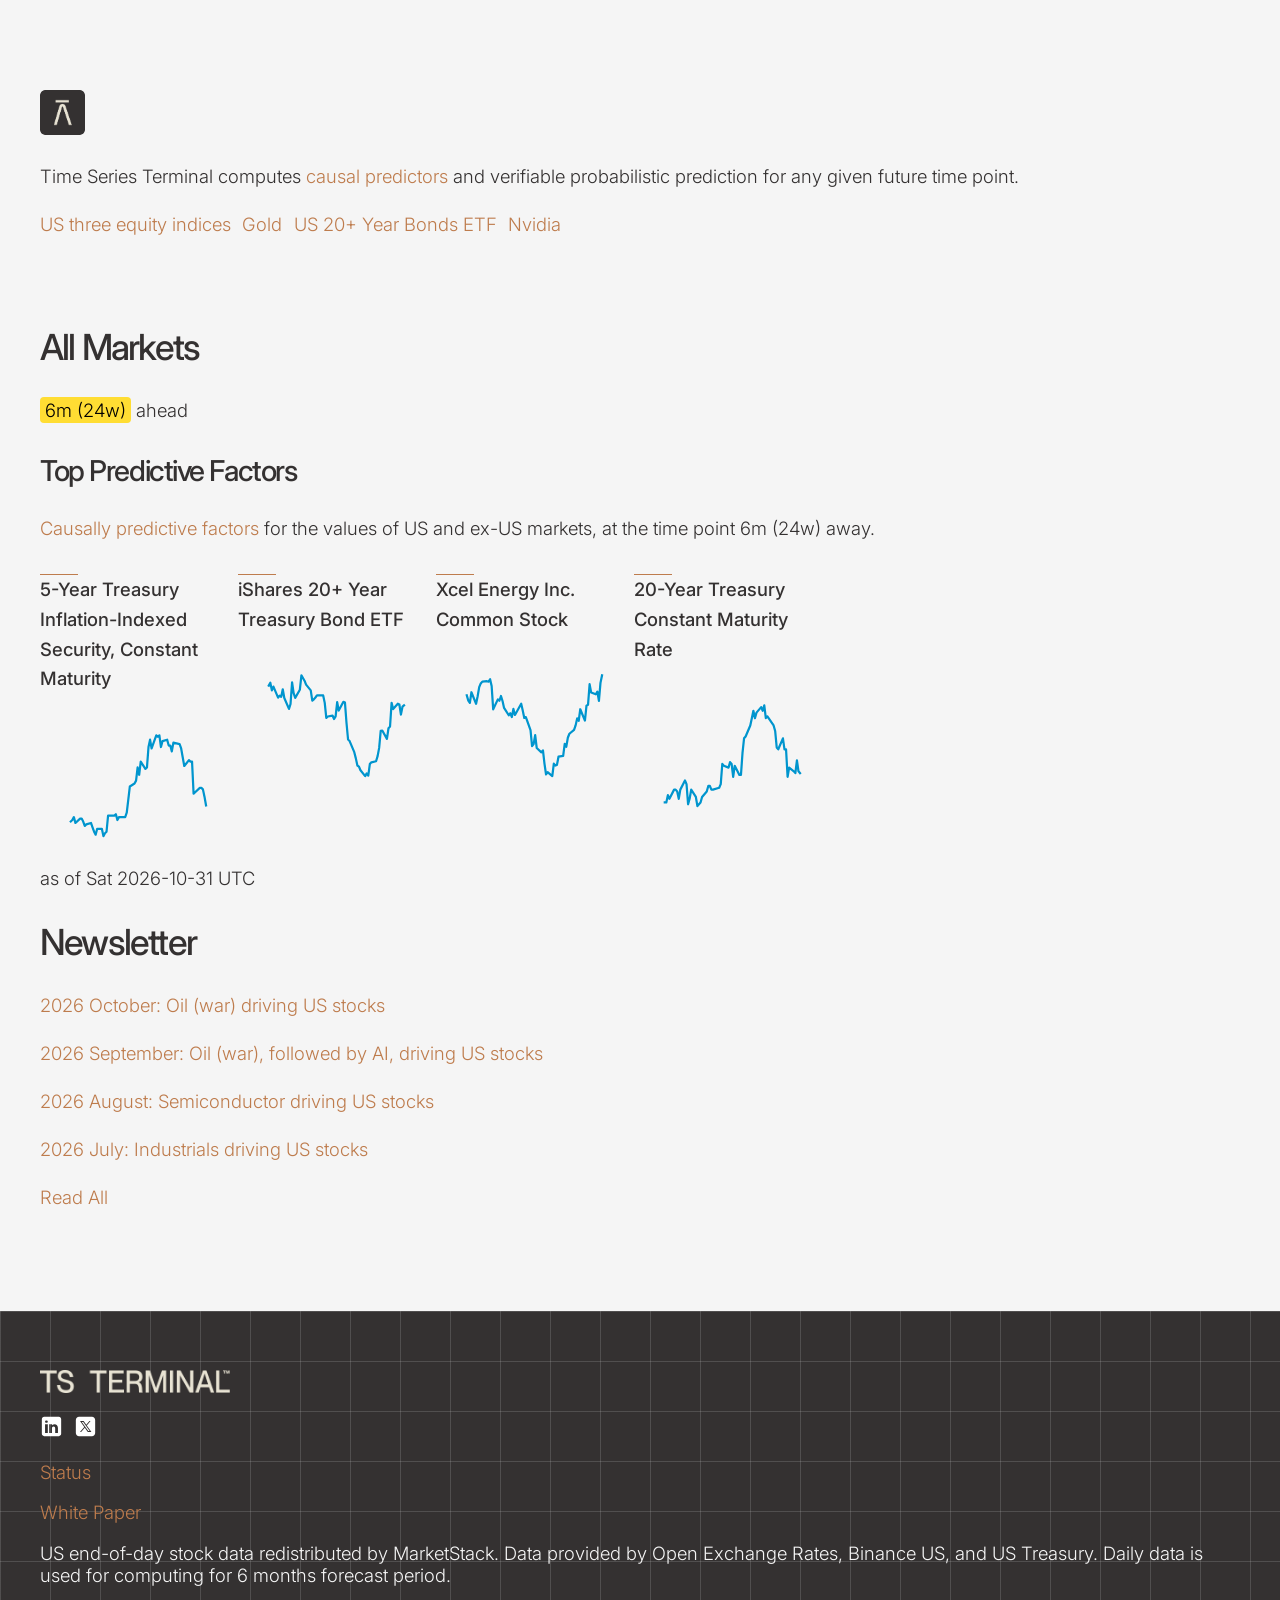
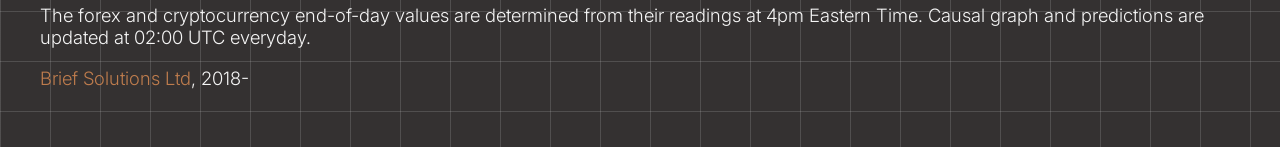
==== commit 0851cc5d: "add 2026-10-31 pages" ====
--- a/index.html
+++ b/index.html
@@ -51,7 +51,7 @@
   <rdf:RDF xmlns:dc="http://purl.org/dc/elements/1.1/" xmlns:cc="http://creativecommons.org/ns#" xmlns:rdf="http://www.w3.org/1999/02/22-rdf-syntax-ns#">
    <cc:Work>
     <dc:type rdf:resource="http://purl.org/dc/dcmitype/StillImage"/>
-    <dc:date>2026-10-25T12:50:15.168365</dc:date>
+    <dc:date>2026-11-01T14:59:29.191198</dc:date>
     <dc:format>image/svg+xml</dc:format>
     <dc:creator>
      <cc:Agent>
@@ -67,71 +67,71 @@
  <g id="figure_1">
   <g id="axes_1">
    <g id="line2d_1">
-    <path d="M 27.687273 91.086261 
-L 29.086646 98.974957 
-L 30.486019 97.660174 
-L 31.885392 91.086261 
-L 36.083511 93.715826 
-L 37.482884 97.660174 
-L 38.882257 96.345391 
-L 40.28163 93.715826 
-L 41.681003 98.974957 
-L 45.879122 95.030609 
-L 47.278495 95.030609 
-L 48.677868 97.660174 
-L 50.077241 101.604522 
-L 51.476614 100.289739 
-L 55.674734 98.974957 
-L 57.074107 102.919304 
-L 58.47348 106.863652 
-L 59.872853 109.493217 
-L 61.272226 104.234087 
-L 65.470345 104.234087 
-L 66.869718 110.808 
-L 68.269091 108.178435 
-L 69.668464 106.863652 
-L 71.067837 92.401043 
-L 75.265956 92.401043 
-L 76.665329 92.401043 
-L 78.064702 91.086261 
-L 79.464075 96.345391 
-L 80.863448 93.715826 
-L 86.46094 93.715826 
-L 87.860313 89.771478 
-L 89.259687 77.938435 
-L 90.65906 66.105391 
-L 94.857179 63.475826 
-L 96.256552 60.846261 
-L 97.655925 49.013217 
-L 99.055298 55.58713 
-L 100.454671 43.754087 
-L 104.65279 50.328 
-L 106.052163 49.013217 
-L 107.451536 30.606261 
-L 108.850909 24.032348 
-L 110.250282 31.921043 
-L 114.448401 20.088 
-L 115.847774 21.402783 
-L 117.247147 20.088 
-L 118.64652 30.606261 
-L 120.045893 25.34713 
-L 124.244013 24.032348 
-L 125.643386 29.291478 
-L 127.042759 29.291478 
-L 128.442132 34.550609 
-L 129.841505 26.661913 
-L 135.438997 27.976696 
-L 136.83837 31.921043 
-L 138.237743 39.809739 
-L 139.637116 47.698435 
-L 143.835235 42.439304 
-L 145.234608 43.754087 
-L 146.633981 43.754087 
-L 148.033354 72.679304 
-L 149.432727 71.364522 
-" clip-path="url(#p8a5266bc0b)" style="fill: none; stroke: #0095ce; stroke-width: 2; stroke-linecap: square"/>
+    <path d="M 27.687273 97.660174 
+L 29.086646 96.345391 
+L 30.486019 93.715826 
+L 31.885392 98.974957 
+L 36.083511 95.030609 
+L 37.482884 95.030609 
+L 38.882257 97.660174 
+L 40.28163 101.604522 
+L 41.681003 100.289739 
+L 45.879122 98.974957 
+L 47.278495 102.919304 
+L 48.677868 106.863652 
+L 50.077241 109.493217 
+L 51.476614 104.234087 
+L 55.674734 104.234087 
+L 57.074107 110.808 
+L 58.47348 108.178435 
+L 59.872853 106.863652 
+L 61.272226 92.401043 
+L 65.470345 92.401043 
+L 66.869718 92.401043 
+L 68.269091 91.086261 
+L 69.668464 96.345391 
+L 71.067837 93.715826 
+L 76.665329 93.715826 
+L 78.064702 89.771478 
+L 79.464075 77.938435 
+L 80.863448 66.105391 
+L 85.061567 63.475826 
+L 86.46094 60.846261 
+L 87.860313 49.013217 
+L 89.259687 55.58713 
+L 90.65906 43.754087 
+L 94.857179 50.328 
+L 96.256552 49.013217 
+L 97.655925 30.606261 
+L 99.055298 24.032348 
+L 100.454671 31.921043 
+L 104.65279 20.088 
+L 106.052163 21.402783 
+L 107.451536 20.088 
+L 108.850909 30.606261 
+L 110.250282 25.34713 
+L 114.448401 24.032348 
+L 115.847774 29.291478 
+L 117.247147 29.291478 
+L 118.64652 34.550609 
+L 120.045893 26.661913 
+L 125.643386 27.976696 
+L 127.042759 31.921043 
+L 128.442132 39.809739 
+L 129.841505 47.698435 
+L 134.039624 42.439304 
+L 135.438997 43.754087 
+L 136.83837 43.754087 
+L 138.237743 72.679304 
+L 139.637116 71.364522 
+L 143.835235 67.420174 
+L 145.234608 67.420174 
+L 146.633981 68.734957 
+L 148.033354 75.30887 
+L 149.432727 83.197565 
+" clip-path="url(#p971ac6ff26)" style="fill: none; stroke: #0095ce; stroke-width: 2; stroke-linecap: square"/>
     <defs>
-     <path id="m1bb3498e92" d="M 0 4.5 
+     <path id="m6e9a706272" d="M 0 4.5 
 C 1.193414 4.5 2.338109 4.025852 3.181981 3.181981 
 C 4.025852 2.338109 4.5 1.193414 4.5 0 
 C 4.5 -1.193414 4.025852 -2.338109 3.181981 -3.181981 
@@ -143,75 +143,75 @@
 z
 " style="stroke: #8e8e8e; stroke-width: 2"/>
     </defs>
-    <g clip-path="url(#p8a5266bc0b)">
-     <use data-time="2026-07-28" data-value="2.19" visibility="hidden" onmouseover="showData(event)" onmouseout="hideData(event)" ontouchstart="showData(event)" ontouchend="hideData(event)" pointer-events="all" xlink:href="#m1bb3498e92" x="27.687273" y="91.086261" style="fill: #0095ce; stroke: #8e8e8e; stroke-width: 2"/>
-     <use data-time="2026-07-29" data-value="2.13" visibility="hidden" onmouseover="showData(event)" onmouseout="hideData(event)" ontouchstart="showData(event)" ontouchend="hideData(event)" pointer-events="all" xlink:href="#m1bb3498e92" x="29.086646" y="98.974957" style="fill: #0095ce; stroke: #8e8e8e; stroke-width: 2"/>
-     <use data-time="2026-07-30" data-value="2.14" visibility="hidden" onmouseover="showData(event)" onmouseout="hideData(event)" ontouchstart="showData(event)" ontouchend="hideData(event)" pointer-events="all" xlink:href="#m1bb3498e92" x="30.486019" y="97.660174" style="fill: #0095ce; stroke: #8e8e8e; stroke-width: 2"/>
-     <use data-time="2026-07-31" data-value="2.19" visibility="hidden" onmouseover="showData(event)" onmouseout="hideData(event)" ontouchstart="showData(event)" ontouchend="hideData(event)" pointer-events="all" xlink:href="#m1bb3498e92" x="31.885392" y="91.086261" style="fill: #0095ce; stroke: #8e8e8e; stroke-width: 2"/>
-     <use data-time="2026-08-03" data-value="2.17" visibility="hidden" onmouseover="showData(event)" onmouseout="hideData(event)" ontouchstart="showData(event)" ontouchend="hideData(event)" pointer-events="all" xlink:href="#m1bb3498e92" x="36.083511" y="93.715826" style="fill: #0095ce; stroke: #8e8e8e; stroke-width: 2"/>
-     <use data-time="2026-08-04" data-value="2.14" visibility="hidden" onmouseover="showData(event)" onmouseout="hideData(event)" ontouchstart="showData(event)" ontouchend="hideData(event)" pointer-events="all" xlink:href="#m1bb3498e92" x="37.482884" y="97.660174" style="fill: #0095ce; stroke: #8e8e8e; stroke-width: 2"/>
-     <use data-time="2026-08-05" data-value="2.15" visibility="hidden" onmouseover="showData(event)" onmouseout="hideData(event)" ontouchstart="showData(event)" ontouchend="hideData(event)" pointer-events="all" xlink:href="#m1bb3498e92" x="38.882257" y="96.345391" style="fill: #0095ce; stroke: #8e8e8e; stroke-width: 2"/>
-     <use data-time="2026-08-06" data-value="2.17" visibility="hidden" onmouseover="showData(event)" onmouseout="hideData(event)" ontouchstart="showData(event)" ontouchend="hideData(event)" pointer-events="all" xlink:href="#m1bb3498e92" x="40.28163" y="93.715826" style="fill: #0095ce; stroke: #8e8e8e; stroke-width: 2"/>
-     <use data-time="2026-08-07" data-value="2.13" visibility="hidden" onmouseover="showData(event)" onmouseout="hideData(event)" ontouchstart="showData(event)" ontouchend="hideData(event)" pointer-events="all" xlink:href="#m1bb3498e92" x="41.681003" y="98.974957" style="fill: #0095ce; stroke: #8e8e8e; stroke-width: 2"/>
-     <use data-time="2026-08-10" data-value="2.16" visibility="hidden" onmouseover="showData(event)" onmouseout="hideData(event)" ontouchstart="showData(event)" ontouchend="hideData(event)" pointer-events="all" xlink:href="#m1bb3498e92" x="45.879122" y="95.030609" style="fill: #0095ce; stroke: #8e8e8e; stroke-width: 2"/>
-     <use data-time="2026-08-11" data-value="2.16" visibility="hidden" onmouseover="showData(event)" onmouseout="hideData(event)" ontouchstart="showData(event)" ontouchend="hideData(event)" pointer-events="all" xlink:href="#m1bb3498e92" x="47.278495" y="95.030609" style="fill: #0095ce; stroke: #8e8e8e; stroke-width: 2"/>
-     <use data-time="2026-08-12" data-value="2.14" visibility="hidden" onmouseover="showData(event)" onmouseout="hideData(event)" ontouchstart="showData(event)" ontouchend="hideData(event)" pointer-events="all" xlink:href="#m1bb3498e92" x="48.677868" y="97.660174" style="fill: #0095ce; stroke: #8e8e8e; stroke-width: 2"/>
-     <use data-time="2026-08-13" data-value="2.11" visibility="hidden" onmouseover="showData(event)" onmouseout="hideData(event)" ontouchstart="showData(event)" ontouchend="hideData(event)" pointer-events="all" xlink:href="#m1bb3498e92" x="50.077241" y="101.604522" style="fill: #0095ce; stroke: #8e8e8e; stroke-width: 2"/>
-     <use data-time="2026-08-14" data-value="2.12" visibility="hidden" onmouseover="showData(event)" onmouseout="hideData(event)" ontouchstart="showData(event)" ontouchend="hideData(event)" pointer-events="all" xlink:href="#m1bb3498e92" x="51.476614" y="100.289739" style="fill: #0095ce; stroke: #8e8e8e; stroke-width: 2"/>
-     <use data-time="2026-08-17" data-value="2.13" visibility="hidden" onmouseover="showData(event)" onmouseout="hideData(event)" ontouchstart="showData(event)" ontouchend="hideData(event)" pointer-events="all" xlink:href="#m1bb3498e92" x="55.674734" y="98.974957" style="fill: #0095ce; stroke: #8e8e8e; stroke-width: 2"/>
-     <use data-time="2026-08-18" data-value="2.1" visibility="hidden" onmouseover="showData(event)" onmouseout="hideData(event)" ontouchstart="showData(event)" ontouchend="hideData(event)" pointer-events="all" xlink:href="#m1bb3498e92" x="57.074107" y="102.919304" style="fill: #0095ce; stroke: #8e8e8e; stroke-width: 2"/>
-     <use data-time="2026-08-19" data-value="2.07" visibility="hidden" onmouseover="showData(event)" onmouseout="hideData(event)" ontouchstart="showData(event)" ontouchend="hideData(event)" pointer-events="all" xlink:href="#m1bb3498e92" x="58.47348" y="106.863652" style="fill: #0095ce; stroke: #8e8e8e; stroke-width: 2"/>
-     <use data-time="2026-08-20" data-value="2.05" visibility="hidden" onmouseover="showData(event)" onmouseout="hideData(event)" ontouchstart="showData(event)" ontouchend="hideData(event)" pointer-events="all" xlink:href="#m1bb3498e92" x="59.872853" y="109.493217" style="fill: #0095ce; stroke: #8e8e8e; stroke-width: 2"/>
-     <use data-time="2026-08-21" data-value="2.09" visibility="hidden" onmouseover="showData(event)" onmouseout="hideData(event)" ontouchstart="showData(event)" ontouchend="hideData(event)" pointer-events="all" xlink:href="#m1bb3498e92" x="61.272226" y="104.234087" style="fill: #0095ce; stroke: #8e8e8e; stroke-width: 2"/>
-     <use data-time="2026-08-24" data-value="2.09" visibility="hidden" onmouseover="showData(event)" onmouseout="hideData(event)" ontouchstart="showData(event)" ontouchend="hideData(event)" pointer-events="all" xlink:href="#m1bb3498e92" x="65.470345" y="104.234087" style="fill: #0095ce; stroke: #8e8e8e; stroke-width: 2"/>
-     <use data-time="2026-08-25" data-value="2.04" visibility="hidden" onmouseover="showData(event)" onmouseout="hideData(event)" ontouchstart="showData(event)" ontouchend="hideData(event)" pointer-events="all" xlink:href="#m1bb3498e92" x="66.869718" y="110.808" style="fill: #0095ce; stroke: #8e8e8e; stroke-width: 2"/>
-     <use data-time="2026-08-26" data-value="2.06" visibility="hidden" onmouseover="showData(event)" onmouseout="hideData(event)" ontouchstart="showData(event)" ontouchend="hideData(event)" pointer-events="all" xlink:href="#m1bb3498e92" x="68.269091" y="108.178435" style="fill: #0095ce; stroke: #8e8e8e; stroke-width: 2"/>
-     <use data-time="2026-08-27" data-value="2.07" visibility="hidden" onmouseover="showData(event)" onmouseout="hideData(event)" ontouchstart="showData(event)" ontouchend="hideData(event)" pointer-events="all" xlink:href="#m1bb3498e92" x="69.668464" y="106.863652" style="fill: #0095ce; stroke: #8e8e8e; stroke-width: 2"/>
-     <use data-time="2026-08-28" data-value="2.18" visibility="hidden" onmouseover="showData(event)" onmouseout="hideData(event)" ontouchstart="showData(event)" ontouchend="hideData(event)" pointer-events="all" xlink:href="#m1bb3498e92" x="71.067837" y="92.401043" style="fill: #0095ce; stroke: #8e8e8e; stroke-width: 2"/>
-     <use data-time="2026-08-31" data-value="2.18" visibility="hidden" onmouseover="showData(event)" onmouseout="hideData(event)" ontouchstart="showData(event)" ontouchend="hideData(event)" pointer-events="all" xlink:href="#m1bb3498e92" x="75.265956" y="92.401043" style="fill: #0095ce; stroke: #8e8e8e; stroke-width: 2"/>
-     <use data-time="2026-09-01" data-value="2.18" visibility="hidden" onmouseover="showData(event)" onmouseout="hideData(event)" ontouchstart="showData(event)" ontouchend="hideData(event)" pointer-events="all" xlink:href="#m1bb3498e92" x="76.665329" y="92.401043" style="fill: #0095ce; stroke: #8e8e8e; stroke-width: 2"/>
-     <use data-time="2026-09-02" data-value="2.19" visibility="hidden" onmouseover="showData(event)" onmouseout="hideData(event)" ontouchstart="showData(event)" ontouchend="hideData(event)" pointer-events="all" xlink:href="#m1bb3498e92" x="78.064702" y="91.086261" style="fill: #0095ce; stroke: #8e8e8e; stroke-width: 2"/>
-     <use data-time="2026-09-03" data-value="2.15" visibility="hidden" onmouseover="showData(event)" onmouseout="hideData(event)" ontouchstart="showData(event)" ontouchend="hideData(event)" pointer-events="all" xlink:href="#m1bb3498e92" x="79.464075" y="96.345391" style="fill: #0095ce; stroke: #8e8e8e; stroke-width: 2"/>
-     <use data-time="2026-09-04" data-value="2.17" visibility="hidden" onmouseover="showData(event)" onmouseout="hideData(event)" ontouchstart="showData(event)" ontouchend="hideData(event)" pointer-events="all" xlink:href="#m1bb3498e92" x="80.863448" y="93.715826" style="fill: #0095ce; stroke: #8e8e8e; stroke-width: 2"/>
-     <use data-time="2026-09-08" data-value="2.17" visibility="hidden" onmouseover="showData(event)" onmouseout="hideData(event)" ontouchstart="showData(event)" ontouchend="hideData(event)" pointer-events="all" xlink:href="#m1bb3498e92" x="86.46094" y="93.715826" style="fill: #0095ce; stroke: #8e8e8e; stroke-width: 2"/>
-     <use data-time="2026-09-09" data-value="2.2" visibility="hidden" onmouseover="showData(event)" onmouseout="hideData(event)" ontouchstart="showData(event)" ontouchend="hideData(event)" pointer-events="all" xlink:href="#m1bb3498e92" x="87.860313" y="89.771478" style="fill: #0095ce; stroke: #8e8e8e; stroke-width: 2"/>
-     <use data-time="2026-09-10" data-value="2.29" visibility="hidden" onmouseover="showData(event)" onmouseout="hideData(event)" ontouchstart="showData(event)" ontouchend="hideData(event)" pointer-events="all" xlink:href="#m1bb3498e92" x="89.259687" y="77.938435" style="fill: #0095ce; stroke: #8e8e8e; stroke-width: 2"/>
-     <use data-time="2026-09-11" data-value="2.38" visibility="hidden" onmouseover="showData(event)" onmouseout="hideData(event)" ontouchstart="showData(event)" ontouchend="hideData(event)" pointer-events="all" xlink:href="#m1bb3498e92" x="90.65906" y="66.105391" style="fill: #0095ce; stroke: #8e8e8e; stroke-width: 2"/>
-     <use data-time="2026-09-14" data-value="2.4" visibility="hidden" onmouseover="showData(event)" onmouseout="hideData(event)" ontouchstart="showData(event)" ontouchend="hideData(event)" pointer-events="all" xlink:href="#m1bb3498e92" x="94.857179" y="63.475826" style="fill: #0095ce; stroke: #8e8e8e; stroke-width: 2"/>
-     <use data-time="2026-09-15" data-value="2.42" visibility="hidden" onmouseover="showData(event)" onmouseout="hideData(event)" ontouchstart="showData(event)" ontouchend="hideData(event)" pointer-events="all" xlink:href="#m1bb3498e92" x="96.256552" y="60.846261" style="fill: #0095ce; stroke: #8e8e8e; stroke-width: 2"/>
-     <use data-time="2026-09-16" data-value="2.51" visibility="hidden" onmouseover="showData(event)" onmouseout="hideData(event)" ontouchstart="showData(event)" ontouchend="hideData(event)" pointer-events="all" xlink:href="#m1bb3498e92" x="97.655925" y="49.013217" style="fill: #0095ce; stroke: #8e8e8e; stroke-width: 2"/>
-     <use data-time="2026-09-17" data-value="2.46" visibility="hidden" onmouseover="showData(event)" onmouseout="hideData(event)" ontouchstart="showData(event)" ontouchend="hideData(event)" pointer-events="all" xlink:href="#m1bb3498e92" x="99.055298" y="55.58713" style="fill: #0095ce; stroke: #8e8e8e; stroke-width: 2"/>
-     <use data-time="2026-09-18" data-value="2.55" visibility="hidden" onmouseover="showData(event)" onmouseout="hideData(event)" ontouchstart="showData(event)" ontouchend="hideData(event)" pointer-events="all" xlink:href="#m1bb3498e92" x="100.454671" y="43.754087" style="fill: #0095ce; stroke: #8e8e8e; stroke-width: 2"/>
-     <use data-time="2026-09-21" data-value="2.5" visibility="hidden" onmouseover="showData(event)" onmouseout="hideData(event)" ontouchstart="showData(event)" ontouchend="hideData(event)" pointer-events="all" xlink:href="#m1bb3498e92" x="104.65279" y="50.328" style="fill: #0095ce; stroke: #8e8e8e; stroke-width: 2"/>
-     <use data-time="2026-09-22" data-value="2.51" visibility="hidden" onmouseover="showData(event)" onmouseout="hideData(event)" ontouchstart="showData(event)" ontouchend="hideData(event)" pointer-events="all" xlink:href="#m1bb3498e92" x="106.052163" y="49.013217" style="fill: #0095ce; stroke: #8e8e8e; stroke-width: 2"/>
-     <use data-time="2026-09-23" data-value="2.65" visibility="hidden" onmouseover="showData(event)" onmouseout="hideData(event)" ontouchstart="showData(event)" ontouchend="hideData(event)" pointer-events="all" xlink:href="#m1bb3498e92" x="107.451536" y="30.606261" style="fill: #0095ce; stroke: #8e8e8e; stroke-width: 2"/>
-     <use data-time="2026-09-24" data-value="2.7" visibility="hidden" onmouseover="showData(event)" onmouseout="hideData(event)" ontouchstart="showData(event)" ontouchend="hideData(event)" pointer-events="all" xlink:href="#m1bb3498e92" x="108.850909" y="24.032348" style="fill: #0095ce; stroke: #8e8e8e; stroke-width: 2"/>
-     <use data-time="2026-09-25" data-value="2.64" visibility="hidden" onmouseover="showData(event)" onmouseout="hideData(event)" ontouchstart="showData(event)" ontouchend="hideData(event)" pointer-events="all" xlink:href="#m1bb3498e92" x="110.250282" y="31.921043" style="fill: #0095ce; stroke: #8e8e8e; stroke-width: 2"/>
-     <use data-time="2026-09-28" data-value="2.73" visibility="hidden" onmouseover="showData(event)" onmouseout="hideData(event)" ontouchstart="showData(event)" ontouchend="hideData(event)" pointer-events="all" xlink:href="#m1bb3498e92" x="114.448401" y="20.088" style="fill: #0095ce; stroke: #8e8e8e; stroke-width: 2"/>
-     <use data-time="2026-09-29" data-value="2.72" visibility="hidden" onmouseover="showData(event)" onmouseout="hideData(event)" ontouchstart="showData(event)" ontouchend="hideData(event)" pointer-events="all" xlink:href="#m1bb3498e92" x="115.847774" y="21.402783" style="fill: #0095ce; stroke: #8e8e8e; stroke-width: 2"/>
-     <use data-time="2026-09-30" data-value="2.73" visibility="hidden" onmouseover="showData(event)" onmouseout="hideData(event)" ontouchstart="showData(event)" ontouchend="hideData(event)" pointer-events="all" xlink:href="#m1bb3498e92" x="117.247147" y="20.088" style="fill: #0095ce; stroke: #8e8e8e; stroke-width: 2"/>
-     <use data-time="2026-10-01" data-value="2.65" visibility="hidden" onmouseover="showData(event)" onmouseout="hideData(event)" ontouchstart="showData(event)" ontouchend="hideData(event)" pointer-events="all" xlink:href="#m1bb3498e92" x="118.64652" y="30.606261" style="fill: #0095ce; stroke: #8e8e8e; stroke-width: 2"/>
-     <use data-time="2026-10-02" data-value="2.69" visibility="hidden" onmouseover="showData(event)" onmouseout="hideData(event)" ontouchstart="showData(event)" ontouchend="hideData(event)" pointer-events="all" xlink:href="#m1bb3498e92" x="120.045893" y="25.34713" style="fill: #0095ce; stroke: #8e8e8e; stroke-width: 2"/>
-     <use data-time="2026-10-05" data-value="2.7" visibility="hidden" onmouseover="showData(event)" onmouseout="hideData(event)" ontouchstart="showData(event)" ontouchend="hideData(event)" pointer-events="all" xlink:href="#m1bb3498e92" x="124.244013" y="24.032348" style="fill: #0095ce; stroke: #8e8e8e; stroke-width: 2"/>
-     <use data-time="2026-10-06" data-value="2.66" visibility="hidden" onmouseover="showData(event)" onmouseout="hideData(event)" ontouchstart="showData(event)" ontouchend="hideData(event)" pointer-events="all" xlink:href="#m1bb3498e92" x="125.643386" y="29.291478" style="fill: #0095ce; stroke: #8e8e8e; stroke-width: 2"/>
-     <use data-time="2026-10-07" data-value="2.66" visibility="hidden" onmouseover="showData(event)" onmouseout="hideData(event)" ontouchstart="showData(event)" ontouchend="hideData(event)" pointer-events="all" xlink:href="#m1bb3498e92" x="127.042759" y="29.291478" style="fill: #0095ce; stroke: #8e8e8e; stroke-width: 2"/>
-     <use data-time="2026-10-08" data-value="2.62" visibility="hidden" onmouseover="showData(event)" onmouseout="hideData(event)" ontouchstart="showData(event)" ontouchend="hideData(event)" pointer-events="all" xlink:href="#m1bb3498e92" x="128.442132" y="34.550609" style="fill: #0095ce; stroke: #8e8e8e; stroke-width: 2"/>
-     <use data-time="2026-10-09" data-value="2.68" visibility="hidden" onmouseover="showData(event)" onmouseout="hideData(event)" ontouchstart="showData(event)" ontouchend="hideData(event)" pointer-events="all" xlink:href="#m1bb3498e92" x="129.841505" y="26.661913" style="fill: #0095ce; stroke: #8e8e8e; stroke-width: 2"/>
-     <use data-time="2026-10-13" data-value="2.67" visibility="hidden" onmouseover="showData(event)" onmouseout="hideData(event)" ontouchstart="showData(event)" ontouchend="hideData(event)" pointer-events="all" xlink:href="#m1bb3498e92" x="135.438997" y="27.976696" style="fill: #0095ce; stroke: #8e8e8e; stroke-width: 2"/>
-     <use data-time="2026-10-14" data-value="2.64" visibility="hidden" onmouseover="showData(event)" onmouseout="hideData(event)" ontouchstart="showData(event)" ontouchend="hideData(event)" pointer-events="all" xlink:href="#m1bb3498e92" x="136.83837" y="31.921043" style="fill: #0095ce; stroke: #8e8e8e; stroke-width: 2"/>
-     <use data-time="2026-10-15" data-value="2.58" visibility="hidden" onmouseover="showData(event)" onmouseout="hideData(event)" ontouchstart="showData(event)" ontouchend="hideData(event)" pointer-events="all" xlink:href="#m1bb3498e92" x="138.237743" y="39.809739" style="fill: #0095ce; stroke: #8e8e8e; stroke-width: 2"/>
-     <use data-time="2026-10-16" data-value="2.52" visibility="hidden" onmouseover="showData(event)" onmouseout="hideData(event)" ontouchstart="showData(event)" ontouchend="hideData(event)" pointer-events="all" xlink:href="#m1bb3498e92" x="139.637116" y="47.698435" style="fill: #0095ce; stroke: #8e8e8e; stroke-width: 2"/>
-     <use data-time="2026-10-19" data-value="2.56" visibility="hidden" onmouseover="showData(event)" onmouseout="hideData(event)" ontouchstart="showData(event)" ontouchend="hideData(event)" pointer-events="all" xlink:href="#m1bb3498e92" x="143.835235" y="42.439304" style="fill: #0095ce; stroke: #8e8e8e; stroke-width: 2"/>
-     <use data-time="2026-10-20" data-value="2.55" visibility="hidden" onmouseover="showData(event)" onmouseout="hideData(event)" ontouchstart="showData(event)" ontouchend="hideData(event)" pointer-events="all" xlink:href="#m1bb3498e92" x="145.234608" y="43.754087" style="fill: #0095ce; stroke: #8e8e8e; stroke-width: 2"/>
-     <use data-time="2026-10-21" data-value="2.55" visibility="hidden" onmouseover="showData(event)" onmouseout="hideData(event)" ontouchstart="showData(event)" ontouchend="hideData(event)" pointer-events="all" xlink:href="#m1bb3498e92" x="146.633981" y="43.754087" style="fill: #0095ce; stroke: #8e8e8e; stroke-width: 2"/>
-     <use data-time="2026-10-22" data-value="2.33" visibility="hidden" onmouseover="showData(event)" onmouseout="hideData(event)" ontouchstart="showData(event)" ontouchend="hideData(event)" pointer-events="all" xlink:href="#m1bb3498e92" x="148.033354" y="72.679304" style="fill: #0095ce; stroke: #8e8e8e; stroke-width: 2"/>
-     <use data-time="2026-10-23" data-value="2.34" visibility="hidden" onmouseover="showData(event)" onmouseout="hideData(event)" ontouchstart="showData(event)" ontouchend="hideData(event)" pointer-events="all" xlink:href="#m1bb3498e92" x="149.432727" y="71.364522" style="fill: #0095ce; stroke: #8e8e8e; stroke-width: 2"/>
+    <g clip-path="url(#p971ac6ff26)">
+     <use data-time="2026-08-04" data-value="2.14" visibility="hidden" onmouseover="showData(event)" onmouseout="hideData(event)" ontouchstart="showData(event)" ontouchend="hideData(event)" pointer-events="all" xlink:href="#m6e9a706272" x="27.687273" y="97.660174" style="fill: #0095ce; stroke: #8e8e8e; stroke-width: 2"/>
+     <use data-time="2026-08-05" data-value="2.15" visibility="hidden" onmouseover="showData(event)" onmouseout="hideData(event)" ontouchstart="showData(event)" ontouchend="hideData(event)" pointer-events="all" xlink:href="#m6e9a706272" x="29.086646" y="96.345391" style="fill: #0095ce; stroke: #8e8e8e; stroke-width: 2"/>
+     <use data-time="2026-08-06" data-value="2.17" visibility="hidden" onmouseover="showData(event)" onmouseout="hideData(event)" ontouchstart="showData(event)" ontouchend="hideData(event)" pointer-events="all" xlink:href="#m6e9a706272" x="30.486019" y="93.715826" style="fill: #0095ce; stroke: #8e8e8e; stroke-width: 2"/>
+     <use data-time="2026-08-07" data-value="2.13" visibility="hidden" onmouseover="showData(event)" onmouseout="hideData(event)" ontouchstart="showData(event)" ontouchend="hideData(event)" pointer-events="all" xlink:href="#m6e9a706272" x="31.885392" y="98.974957" style="fill: #0095ce; stroke: #8e8e8e; stroke-width: 2"/>
+     <use data-time="2026-08-10" data-value="2.16" visibility="hidden" onmouseover="showData(event)" onmouseout="hideData(event)" ontouchstart="showData(event)" ontouchend="hideData(event)" pointer-events="all" xlink:href="#m6e9a706272" x="36.083511" y="95.030609" style="fill: #0095ce; stroke: #8e8e8e; stroke-width: 2"/>
+     <use data-time="2026-08-11" data-value="2.16" visibility="hidden" onmouseover="showData(event)" onmouseout="hideData(event)" ontouchstart="showData(event)" ontouchend="hideData(event)" pointer-events="all" xlink:href="#m6e9a706272" x="37.482884" y="95.030609" style="fill: #0095ce; stroke: #8e8e8e; stroke-width: 2"/>
+     <use data-time="2026-08-12" data-value="2.14" visibility="hidden" onmouseover="showData(event)" onmouseout="hideData(event)" ontouchstart="showData(event)" ontouchend="hideData(event)" pointer-events="all" xlink:href="#m6e9a706272" x="38.882257" y="97.660174" style="fill: #0095ce; stroke: #8e8e8e; stroke-width: 2"/>
+     <use data-time="2026-08-13" data-value="2.11" visibility="hidden" onmouseover="showData(event)" onmouseout="hideData(event)" ontouchstart="showData(event)" ontouchend="hideData(event)" pointer-events="all" xlink:href="#m6e9a706272" x="40.28163" y="101.604522" style="fill: #0095ce; stroke: #8e8e8e; stroke-width: 2"/>
+     <use data-time="2026-08-14" data-value="2.12" visibility="hidden" onmouseover="showData(event)" onmouseout="hideData(event)" ontouchstart="showData(event)" ontouchend="hideData(event)" pointer-events="all" xlink:href="#m6e9a706272" x="41.681003" y="100.289739" style="fill: #0095ce; stroke: #8e8e8e; stroke-width: 2"/>
+     <use data-time="2026-08-17" data-value="2.13" visibility="hidden" onmouseover="showData(event)" onmouseout="hideData(event)" ontouchstart="showData(event)" ontouchend="hideData(event)" pointer-events="all" xlink:href="#m6e9a706272" x="45.879122" y="98.974957" style="fill: #0095ce; stroke: #8e8e8e; stroke-width: 2"/>
+     <use data-time="2026-08-18" data-value="2.1" visibility="hidden" onmouseover="showData(event)" onmouseout="hideData(event)" ontouchstart="showData(event)" ontouchend="hideData(event)" pointer-events="all" xlink:href="#m6e9a706272" x="47.278495" y="102.919304" style="fill: #0095ce; stroke: #8e8e8e; stroke-width: 2"/>
+     <use data-time="2026-08-19" data-value="2.07" visibility="hidden" onmouseover="showData(event)" onmouseout="hideData(event)" ontouchstart="showData(event)" ontouchend="hideData(event)" pointer-events="all" xlink:href="#m6e9a706272" x="48.677868" y="106.863652" style="fill: #0095ce; stroke: #8e8e8e; stroke-width: 2"/>
+     <use data-time="2026-08-20" data-value="2.05" visibility="hidden" onmouseover="showData(event)" onmouseout="hideData(event)" ontouchstart="showData(event)" ontouchend="hideData(event)" pointer-events="all" xlink:href="#m6e9a706272" x="50.077241" y="109.493217" style="fill: #0095ce; stroke: #8e8e8e; stroke-width: 2"/>
+     <use data-time="2026-08-21" data-value="2.09" visibility="hidden" onmouseover="showData(event)" onmouseout="hideData(event)" ontouchstart="showData(event)" ontouchend="hideData(event)" pointer-events="all" xlink:href="#m6e9a706272" x="51.476614" y="104.234087" style="fill: #0095ce; stroke: #8e8e8e; stroke-width: 2"/>
+     <use data-time="2026-08-24" data-value="2.09" visibility="hidden" onmouseover="showData(event)" onmouseout="hideData(event)" ontouchstart="showData(event)" ontouchend="hideData(event)" pointer-events="all" xlink:href="#m6e9a706272" x="55.674734" y="104.234087" style="fill: #0095ce; stroke: #8e8e8e; stroke-width: 2"/>
+     <use data-time="2026-08-25" data-value="2.04" visibility="hidden" onmouseover="showData(event)" onmouseout="hideData(event)" ontouchstart="showData(event)" ontouchend="hideData(event)" pointer-events="all" xlink:href="#m6e9a706272" x="57.074107" y="110.808" style="fill: #0095ce; stroke: #8e8e8e; stroke-width: 2"/>
+     <use data-time="2026-08-26" data-value="2.06" visibility="hidden" onmouseover="showData(event)" onmouseout="hideData(event)" ontouchstart="showData(event)" ontouchend="hideData(event)" pointer-events="all" xlink:href="#m6e9a706272" x="58.47348" y="108.178435" style="fill: #0095ce; stroke: #8e8e8e; stroke-width: 2"/>
+     <use data-time="2026-08-27" data-value="2.07" visibility="hidden" onmouseover="showData(event)" onmouseout="hideData(event)" ontouchstart="showData(event)" ontouchend="hideData(event)" pointer-events="all" xlink:href="#m6e9a706272" x="59.872853" y="106.863652" style="fill: #0095ce; stroke: #8e8e8e; stroke-width: 2"/>
+     <use data-time="2026-08-28" data-value="2.18" visibility="hidden" onmouseover="showData(event)" onmouseout="hideData(event)" ontouchstart="showData(event)" ontouchend="hideData(event)" pointer-events="all" xlink:href="#m6e9a706272" x="61.272226" y="92.401043" style="fill: #0095ce; stroke: #8e8e8e; stroke-width: 2"/>
+     <use data-time="2026-08-31" data-value="2.18" visibility="hidden" onmouseover="showData(event)" onmouseout="hideData(event)" ontouchstart="showData(event)" ontouchend="hideData(event)" pointer-events="all" xlink:href="#m6e9a706272" x="65.470345" y="92.401043" style="fill: #0095ce; stroke: #8e8e8e; stroke-width: 2"/>
+     <use data-time="2026-09-01" data-value="2.18" visibility="hidden" onmouseover="showData(event)" onmouseout="hideData(event)" ontouchstart="showData(event)" ontouchend="hideData(event)" pointer-events="all" xlink:href="#m6e9a706272" x="66.869718" y="92.401043" style="fill: #0095ce; stroke: #8e8e8e; stroke-width: 2"/>
+     <use data-time="2026-09-02" data-value="2.19" visibility="hidden" onmouseover="showData(event)" onmouseout="hideData(event)" ontouchstart="showData(event)" ontouchend="hideData(event)" pointer-events="all" xlink:href="#m6e9a706272" x="68.269091" y="91.086261" style="fill: #0095ce; stroke: #8e8e8e; stroke-width: 2"/>
+     <use data-time="2026-09-03" data-value="2.15" visibility="hidden" onmouseover="showData(event)" onmouseout="hideData(event)" ontouchstart="showData(event)" ontouchend="hideData(event)" pointer-events="all" xlink:href="#m6e9a706272" x="69.668464" y="96.345391" style="fill: #0095ce; stroke: #8e8e8e; stroke-width: 2"/>
+     <use data-time="2026-09-04" data-value="2.17" visibility="hidden" onmouseover="showData(event)" onmouseout="hideData(event)" ontouchstart="showData(event)" ontouchend="hideData(event)" pointer-events="all" xlink:href="#m6e9a706272" x="71.067837" y="93.715826" style="fill: #0095ce; stroke: #8e8e8e; stroke-width: 2"/>
+     <use data-time="2026-09-08" data-value="2.17" visibility="hidden" onmouseover="showData(event)" onmouseout="hideData(event)" ontouchstart="showData(event)" ontouchend="hideData(event)" pointer-events="all" xlink:href="#m6e9a706272" x="76.665329" y="93.715826" style="fill: #0095ce; stroke: #8e8e8e; stroke-width: 2"/>
+     <use data-time="2026-09-09" data-value="2.2" visibility="hidden" onmouseover="showData(event)" onmouseout="hideData(event)" ontouchstart="showData(event)" ontouchend="hideData(event)" pointer-events="all" xlink:href="#m6e9a706272" x="78.064702" y="89.771478" style="fill: #0095ce; stroke: #8e8e8e; stroke-width: 2"/>
+     <use data-time="2026-09-10" data-value="2.29" visibility="hidden" onmouseover="showData(event)" onmouseout="hideData(event)" ontouchstart="showData(event)" ontouchend="hideData(event)" pointer-events="all" xlink:href="#m6e9a706272" x="79.464075" y="77.938435" style="fill: #0095ce; stroke: #8e8e8e; stroke-width: 2"/>
+     <use data-time="2026-09-11" data-value="2.38" visibility="hidden" onmouseover="showData(event)" onmouseout="hideData(event)" ontouchstart="showData(event)" ontouchend="hideData(event)" pointer-events="all" xlink:href="#m6e9a706272" x="80.863448" y="66.105391" style="fill: #0095ce; stroke: #8e8e8e; stroke-width: 2"/>
+     <use data-time="2026-09-14" data-value="2.4" visibility="hidden" onmouseover="showData(event)" onmouseout="hideData(event)" ontouchstart="showData(event)" ontouchend="hideData(event)" pointer-events="all" xlink:href="#m6e9a706272" x="85.061567" y="63.475826" style="fill: #0095ce; stroke: #8e8e8e; stroke-width: 2"/>
+     <use data-time="2026-09-15" data-value="2.42" visibility="hidden" onmouseover="showData(event)" onmouseout="hideData(event)" ontouchstart="showData(event)" ontouchend="hideData(event)" pointer-events="all" xlink:href="#m6e9a706272" x="86.46094" y="60.846261" style="fill: #0095ce; stroke: #8e8e8e; stroke-width: 2"/>
+     <use data-time="2026-09-16" data-value="2.51" visibility="hidden" onmouseover="showData(event)" onmouseout="hideData(event)" ontouchstart="showData(event)" ontouchend="hideData(event)" pointer-events="all" xlink:href="#m6e9a706272" x="87.860313" y="49.013217" style="fill: #0095ce; stroke: #8e8e8e; stroke-width: 2"/>
+     <use data-time="2026-09-17" data-value="2.46" visibility="hidden" onmouseover="showData(event)" onmouseout="hideData(event)" ontouchstart="showData(event)" ontouchend="hideData(event)" pointer-events="all" xlink:href="#m6e9a706272" x="89.259687" y="55.58713" style="fill: #0095ce; stroke: #8e8e8e; stroke-width: 2"/>
+     <use data-time="2026-09-18" data-value="2.55" visibility="hidden" onmouseover="showData(event)" onmouseout="hideData(event)" ontouchstart="showData(event)" ontouchend="hideData(event)" pointer-events="all" xlink:href="#m6e9a706272" x="90.65906" y="43.754087" style="fill: #0095ce; stroke: #8e8e8e; stroke-width: 2"/>
+     <use data-time="2026-09-21" data-value="2.5" visibility="hidden" onmouseover="showData(event)" onmouseout="hideData(event)" ontouchstart="showData(event)" ontouchend="hideData(event)" pointer-events="all" xlink:href="#m6e9a706272" x="94.857179" y="50.328" style="fill: #0095ce; stroke: #8e8e8e; stroke-width: 2"/>
+     <use data-time="2026-09-22" data-value="2.51" visibility="hidden" onmouseover="showData(event)" onmouseout="hideData(event)" ontouchstart="showData(event)" ontouchend="hideData(event)" pointer-events="all" xlink:href="#m6e9a706272" x="96.256552" y="49.013217" style="fill: #0095ce; stroke: #8e8e8e; stroke-width: 2"/>
+     <use data-time="2026-09-23" data-value="2.65" visibility="hidden" onmouseover="showData(event)" onmouseout="hideData(event)" ontouchstart="showData(event)" ontouchend="hideData(event)" pointer-events="all" xlink:href="#m6e9a706272" x="97.655925" y="30.606261" style="fill: #0095ce; stroke: #8e8e8e; stroke-width: 2"/>
+     <use data-time="2026-09-24" data-value="2.7" visibility="hidden" onmouseover="showData(event)" onmouseout="hideData(event)" ontouchstart="showData(event)" ontouchend="hideData(event)" pointer-events="all" xlink:href="#m6e9a706272" x="99.055298" y="24.032348" style="fill: #0095ce; stroke: #8e8e8e; stroke-width: 2"/>
+     <use data-time="2026-09-25" data-value="2.64" visibility="hidden" onmouseover="showData(event)" onmouseout="hideData(event)" ontouchstart="showData(event)" ontouchend="hideData(event)" pointer-events="all" xlink:href="#m6e9a706272" x="100.454671" y="31.921043" style="fill: #0095ce; stroke: #8e8e8e; stroke-width: 2"/>
+     <use data-time="2026-09-28" data-value="2.73" visibility="hidden" onmouseover="showData(event)" onmouseout="hideData(event)" ontouchstart="showData(event)" ontouchend="hideData(event)" pointer-events="all" xlink:href="#m6e9a706272" x="104.65279" y="20.088" style="fill: #0095ce; stroke: #8e8e8e; stroke-width: 2"/>
+     <use data-time="2026-09-29" data-value="2.72" visibility="hidden" onmouseover="showData(event)" onmouseout="hideData(event)" ontouchstart="showData(event)" ontouchend="hideData(event)" pointer-events="all" xlink:href="#m6e9a706272" x="106.052163" y="21.402783" style="fill: #0095ce; stroke: #8e8e8e; stroke-width: 2"/>
+     <use data-time="2026-09-30" data-value="2.73" visibility="hidden" onmouseover="showData(event)" onmouseout="hideData(event)" ontouchstart="showData(event)" ontouchend="hideData(event)" pointer-events="all" xlink:href="#m6e9a706272" x="107.451536" y="20.088" style="fill: #0095ce; stroke: #8e8e8e; stroke-width: 2"/>
+     <use data-time="2026-10-01" data-value="2.65" visibility="hidden" onmouseover="showData(event)" onmouseout="hideData(event)" ontouchstart="showData(event)" ontouchend="hideData(event)" pointer-events="all" xlink:href="#m6e9a706272" x="108.850909" y="30.606261" style="fill: #0095ce; stroke: #8e8e8e; stroke-width: 2"/>
+     <use data-time="2026-10-02" data-value="2.69" visibility="hidden" onmouseover="showData(event)" onmouseout="hideData(event)" ontouchstart="showData(event)" ontouchend="hideData(event)" pointer-events="all" xlink:href="#m6e9a706272" x="110.250282" y="25.34713" style="fill: #0095ce; stroke: #8e8e8e; stroke-width: 2"/>
+     <use data-time="2026-10-05" data-value="2.7" visibility="hidden" onmouseover="showData(event)" onmouseout="hideData(event)" ontouchstart="showData(event)" ontouchend="hideData(event)" pointer-events="all" xlink:href="#m6e9a706272" x="114.448401" y="24.032348" style="fill: #0095ce; stroke: #8e8e8e; stroke-width: 2"/>
+     <use data-time="2026-10-06" data-value="2.66" visibility="hidden" onmouseover="showData(event)" onmouseout="hideData(event)" ontouchstart="showData(event)" ontouchend="hideData(event)" pointer-events="all" xlink:href="#m6e9a706272" x="115.847774" y="29.291478" style="fill: #0095ce; stroke: #8e8e8e; stroke-width: 2"/>
+     <use data-time="2026-10-07" data-value="2.66" visibility="hidden" onmouseover="showData(event)" onmouseout="hideData(event)" ontouchstart="showData(event)" ontouchend="hideData(event)" pointer-events="all" xlink:href="#m6e9a706272" x="117.247147" y="29.291478" style="fill: #0095ce; stroke: #8e8e8e; stroke-width: 2"/>
+     <use data-time="2026-10-08" data-value="2.62" visibility="hidden" onmouseover="showData(event)" onmouseout="hideData(event)" ontouchstart="showData(event)" ontouchend="hideData(event)" pointer-events="all" xlink:href="#m6e9a706272" x="118.64652" y="34.550609" style="fill: #0095ce; stroke: #8e8e8e; stroke-width: 2"/>
+     <use data-time="2026-10-09" data-value="2.68" visibility="hidden" onmouseover="showData(event)" onmouseout="hideData(event)" ontouchstart="showData(event)" ontouchend="hideData(event)" pointer-events="all" xlink:href="#m6e9a706272" x="120.045893" y="26.661913" style="fill: #0095ce; stroke: #8e8e8e; stroke-width: 2"/>
+     <use data-time="2026-10-13" data-value="2.67" visibility="hidden" onmouseover="showData(event)" onmouseout="hideData(event)" ontouchstart="showData(event)" ontouchend="hideData(event)" pointer-events="all" xlink:href="#m6e9a706272" x="125.643386" y="27.976696" style="fill: #0095ce; stroke: #8e8e8e; stroke-width: 2"/>
+     <use data-time="2026-10-14" data-value="2.64" visibility="hidden" onmouseover="showData(event)" onmouseout="hideData(event)" ontouchstart="showData(event)" ontouchend="hideData(event)" pointer-events="all" xlink:href="#m6e9a706272" x="127.042759" y="31.921043" style="fill: #0095ce; stroke: #8e8e8e; stroke-width: 2"/>
+     <use data-time="2026-10-15" data-value="2.58" visibility="hidden" onmouseover="showData(event)" onmouseout="hideData(event)" ontouchstart="showData(event)" ontouchend="hideData(event)" pointer-events="all" xlink:href="#m6e9a706272" x="128.442132" y="39.809739" style="fill: #0095ce; stroke: #8e8e8e; stroke-width: 2"/>
+     <use data-time="2026-10-16" data-value="2.52" visibility="hidden" onmouseover="showData(event)" onmouseout="hideData(event)" ontouchstart="showData(event)" ontouchend="hideData(event)" pointer-events="all" xlink:href="#m6e9a706272" x="129.841505" y="47.698435" style="fill: #0095ce; stroke: #8e8e8e; stroke-width: 2"/>
+     <use data-time="2026-10-19" data-value="2.56" visibility="hidden" onmouseover="showData(event)" onmouseout="hideData(event)" ontouchstart="showData(event)" ontouchend="hideData(event)" pointer-events="all" xlink:href="#m6e9a706272" x="134.039624" y="42.439304" style="fill: #0095ce; stroke: #8e8e8e; stroke-width: 2"/>
+     <use data-time="2026-10-20" data-value="2.55" visibility="hidden" onmouseover="showData(event)" onmouseout="hideData(event)" ontouchstart="showData(event)" ontouchend="hideData(event)" pointer-events="all" xlink:href="#m6e9a706272" x="135.438997" y="43.754087" style="fill: #0095ce; stroke: #8e8e8e; stroke-width: 2"/>
+     <use data-time="2026-10-21" data-value="2.55" visibility="hidden" onmouseover="showData(event)" onmouseout="hideData(event)" ontouchstart="showData(event)" ontouchend="hideData(event)" pointer-events="all" xlink:href="#m6e9a706272" x="136.83837" y="43.754087" style="fill: #0095ce; stroke: #8e8e8e; stroke-width: 2"/>
+     <use data-time="2026-10-22" data-value="2.33" visibility="hidden" onmouseover="showData(event)" onmouseout="hideData(event)" ontouchstart="showData(event)" ontouchend="hideData(event)" pointer-events="all" xlink:href="#m6e9a706272" x="138.237743" y="72.679304" style="fill: #0095ce; stroke: #8e8e8e; stroke-width: 2"/>
+     <use data-time="2026-10-23" data-value="2.34" visibility="hidden" onmouseover="showData(event)" onmouseout="hideData(event)" ontouchstart="showData(event)" ontouchend="hideData(event)" pointer-events="all" xlink:href="#m6e9a706272" x="139.637116" y="71.364522" style="fill: #0095ce; stroke: #8e8e8e; stroke-width: 2"/>
+     <use data-time="2026-10-26" data-value="2.37" visibility="hidden" onmouseover="showData(event)" onmouseout="hideData(event)" ontouchstart="showData(event)" ontouchend="hideData(event)" pointer-events="all" xlink:href="#m6e9a706272" x="143.835235" y="67.420174" style="fill: #0095ce; stroke: #8e8e8e; stroke-width: 2"/>
+     <use data-time="2026-10-27" data-value="2.37" visibility="hidden" onmouseover="showData(event)" onmouseout="hideData(event)" ontouchstart="showData(event)" ontouchend="hideData(event)" pointer-events="all" xlink:href="#m6e9a706272" x="145.234608" y="67.420174" style="fill: #0095ce; stroke: #8e8e8e; stroke-width: 2"/>
+     <use data-time="2026-10-28" data-value="2.36" visibility="hidden" onmouseover="showData(event)" onmouseout="hideData(event)" ontouchstart="showData(event)" ontouchend="hideData(event)" pointer-events="all" xlink:href="#m6e9a706272" x="146.633981" y="68.734957" style="fill: #0095ce; stroke: #8e8e8e; stroke-width: 2"/>
+     <use data-time="2026-10-29" data-value="2.31" visibility="hidden" onmouseover="showData(event)" onmouseout="hideData(event)" ontouchstart="showData(event)" ontouchend="hideData(event)" pointer-events="all" xlink:href="#m6e9a706272" x="148.033354" y="75.30887" style="fill: #0095ce; stroke: #8e8e8e; stroke-width: 2"/>
+     <use data-time="2026-10-30" data-value="2.25" visibility="hidden" onmouseover="showData(event)" onmouseout="hideData(event)" ontouchstart="showData(event)" ontouchend="hideData(event)" pointer-events="all" xlink:href="#m6e9a706272" x="149.432727" y="83.197565" style="fill: #0095ce; stroke: #8e8e8e; stroke-width: 2"/>
     </g>
    </g>
   </g>
  </g>
  <defs>
-  <clipPath id="p8a5266bc0b">
+  <clipPath id="p971ac6ff26">
    <rect x="21.6" y="15.552" width="133.92" height="99.792"/>
   </clipPath>
  </defs>
@@ -220,13 +220,13 @@
     </div>
     
     <div class="small-multiples-child">
-      <p class="small-multiples-title">Xcel Energy Inc. Common Stock</p>
+      <p class="small-multiples-title">iShares 20+ Year Treasury Bond ETF</p>
       <svg xmlns:xlink="http://www.w3.org/1999/xlink" viewBox="0 0 172.8 129.6" xmlns="http://www.w3.org/2000/svg" version="1.1">
  <metadata>
   <rdf:RDF xmlns:dc="http://purl.org/dc/elements/1.1/" xmlns:cc="http://creativecommons.org/ns#" xmlns:rdf="http://www.w3.org/1999/02/22-rdf-syntax-ns#">
    <cc:Work>
     <dc:type rdf:resource="http://purl.org/dc/dcmitype/StillImage"/>
-    <dc:date>2026-10-25T12:50:15.174790</dc:date>
+    <dc:date>2026-11-01T14:59:29.199364</dc:date>
     <dc:format>image/svg+xml</dc:format>
     <dc:creator>
      <cc:Agent>
@@ -242,72 +242,72 @@
  <g id="figure_1">
   <g id="axes_1">
    <g id="line2d_1">
-    <path d="M 27.687273 20.088 
-L 29.086646 33.190157 
-L 30.486019 37.50226 
-L 31.885392 37.751035 
-L 36.083511 41.980212 
-L 37.482884 41.482662 
-L 38.882257 46.043539 
-L 40.28163 47.950815 
-L 41.681003 38.82906 
-L 45.879122 48.780066 
-L 47.278495 42.228987 
-L 48.677868 34.434033 
-L 50.077241 31.282881 
-L 51.476614 29.707305 
-L 55.674734 29.375605 
-L 57.074107 29.707305 
-L 58.47348 27.717104 
-L 59.872853 33.521857 
-L 61.272226 53.506793 
-L 65.470345 44.965514 
-L 66.869718 46.126464 
-L 68.269091 42.063137 
-L 69.668464 46.375239 
-L 71.067837 52.262918 
-L 75.265956 58.565221 
-L 76.665329 56.90672 
-L 78.064702 60.057872 
-L 79.464075 53.175093 
-L 80.863448 58.316446 
-L 86.46094 48.697141 
-L 87.860313 54.418969 
-L 89.259687 60.887122 
-L 90.65906 60.140797 
-L 94.857179 71.252753 
-L 96.256552 85.101236 
-L 97.655925 83.276885 
-L 99.055298 75.647781 
-L 100.454671 86.676812 
-L 104.65279 90.408439 
-L 106.052163 88.667013 
-L 107.451536 100.276519 
-L 108.850909 109.398274 
-L 110.250282 107.408073 
+    <path d="M 27.687273 29.359698 
+L 29.086646 26.792151 
+L 30.486019 33.638943 
+L 31.885392 30.215547 
+L 36.083511 40.200453 
+L 37.482884 38.346113 
+L 38.882257 39.487245 
+L 40.28163 32.640453 
+L 41.681003 40.485736 
+L 45.879122 50.328 
+L 47.278495 45.906113 
+L 48.677868 26.506868 
+L 50.077241 36.206491 
+L 51.476614 40.343094 
+L 55.674734 33.068377 
+L 57.074107 20.088 
+L 58.47348 22.512906 
+L 59.872853 24.937811 
+L 61.272226 28.503849 
+L 65.470345 33.638943 
+L 66.869718 42.910642 
+L 68.269091 41.721011 
+L 69.668464 40.057811 
+L 71.067837 38.06083 
+L 76.665329 38.203472 
+L 78.064702 44.907623 
+L 79.464075 58.458566 
+L 80.863448 57.174792 
+L 85.061567 56.318943 
+L 86.46094 59.457057 
+L 87.860313 57.032151 
+L 89.259687 44.194415 
+L 90.65906 51.754415 
+L 94.857179 43.909132 
+L 96.256552 44.62234 
+L 97.655925 63.023094 
+L 99.055298 77.857811 
+L 100.454671 79.284226 
+L 104.65279 89.269132 
+L 106.052163 94.832151 
+L 107.451536 101.251019 
+L 108.850909 102.249509 
+L 110.250282 105.530264 
 L 114.448401 110.808 
-L 115.847774 100.027744 
-L 117.247147 101.76917 
-L 118.64652 101.188695 
-L 120.045893 94.140066 
-L 124.244013 93.39374 
-L 125.643386 83.111035 
-L 127.042759 85.681711 
-L 128.442132 77.886757 
-L 129.841505 74.445367 
-L 134.039624 71.169828 
-L 135.438997 67.272351 
-L 136.83837 61.301748 
-L 138.237743 63.291949 
-L 139.637116 53.423868 
-L 143.835235 63.126099 
-L 145.234608 50.355642 
-L 146.633981 49.526391 
-L 148.033354 31.946282 
-L 149.432727 38.99491 
-" clip-path="url(#pacce28b8bd)" style="fill: none; stroke: #0095ce; stroke-width: 2; stroke-linecap: square"/>
+L 115.847774 108.383094 
+L 117.247147 110.308755 
+L 118.64652 99.967245 
+L 120.045893 98.398189 
+L 124.244013 97.399698 
+L 125.643386 92.83517 
+L 127.042759 85.417811 
+L 128.442132 70.012528 
+L 129.841505 69.804272 
+L 134.039624 77.287245 
+L 135.438997 67.730264 
+L 136.83837 66.161208 
+L 138.237743 44.764981 
+L 139.637116 50.470642 
+L 143.835235 45.62083 
+L 145.234608 46.334038 
+L 146.633981 55.463094 
+L 148.033354 48.331019 
+L 149.432727 47.139962 
+" clip-path="url(#p9150be96b5)" style="fill: none; stroke: #0095ce; stroke-width: 2; stroke-linecap: square"/>
     <defs>
-     <path id="m45bcee2c50" d="M 0 4.5 
+     <path id="mbfd22fbb7c" d="M 0 4.5 
 C 1.193414 4.5 2.338109 4.025852 3.181981 3.181981 
 C 4.025852 2.338109 4.5 1.193414 4.5 0 
 C 4.5 -1.193414 4.025852 -2.338109 3.181981 -3.181981 
@@ -319,76 +319,76 @@
 z
 " style="stroke: #8e8e8e; stroke-width: 2"/>
     </defs>
-    <g clip-path="url(#pacce28b8bd)">
-     <use data-time="2026-07-28" data-value="80.33" visibility="hidden" onmouseover="showData(event)" onmouseout="hideData(event)" ontouchstart="showData(event)" ontouchend="hideData(event)" pointer-events="all" xlink:href="#m45bcee2c50" x="27.687273" y="20.088" style="fill: #0095ce; stroke: #8e8e8e; stroke-width: 2"/>
-     <use data-time="2026-07-29" data-value="78.75" visibility="hidden" onmouseover="showData(event)" onmouseout="hideData(event)" ontouchstart="showData(event)" ontouchend="hideData(event)" pointer-events="all" xlink:href="#m45bcee2c50" x="29.086646" y="33.190157" style="fill: #0095ce; stroke: #8e8e8e; stroke-width: 2"/>
-     <use data-time="2026-07-30" data-value="78.23" visibility="hidden" onmouseover="showData(event)" onmouseout="hideData(event)" ontouchstart="showData(event)" ontouchend="hideData(event)" pointer-events="all" xlink:href="#m45bcee2c50" x="30.486019" y="37.50226" style="fill: #0095ce; stroke: #8e8e8e; stroke-width: 2"/>
-     <use data-time="2026-07-31" data-value="78.2" visibility="hidden" onmouseover="showData(event)" onmouseout="hideData(event)" ontouchstart="showData(event)" ontouchend="hideData(event)" pointer-events="all" xlink:href="#m45bcee2c50" x="31.885392" y="37.751035" style="fill: #0095ce; stroke: #8e8e8e; stroke-width: 2"/>
-     <use data-time="2026-08-03" data-value="77.69" visibility="hidden" onmouseover="showData(event)" onmouseout="hideData(event)" ontouchstart="showData(event)" ontouchend="hideData(event)" pointer-events="all" xlink:href="#m45bcee2c50" x="36.083511" y="41.980212" style="fill: #0095ce; stroke: #8e8e8e; stroke-width: 2"/>
-     <use data-time="2026-08-04" data-value="77.75" visibility="hidden" onmouseover="showData(event)" onmouseout="hideData(event)" ontouchstart="showData(event)" ontouchend="hideData(event)" pointer-events="all" xlink:href="#m45bcee2c50" x="37.482884" y="41.482662" style="fill: #0095ce; stroke: #8e8e8e; stroke-width: 2"/>
-     <use data-time="2026-08-05" data-value="77.2" visibility="hidden" onmouseover="showData(event)" onmouseout="hideData(event)" ontouchstart="showData(event)" ontouchend="hideData(event)" pointer-events="all" xlink:href="#m45bcee2c50" x="38.882257" y="46.043539" style="fill: #0095ce; stroke: #8e8e8e; stroke-width: 2"/>
-     <use data-time="2026-08-06" data-value="76.97" visibility="hidden" onmouseover="showData(event)" onmouseout="hideData(event)" ontouchstart="showData(event)" ontouchend="hideData(event)" pointer-events="all" xlink:href="#m45bcee2c50" x="40.28163" y="47.950815" style="fill: #0095ce; stroke: #8e8e8e; stroke-width: 2"/>
-     <use data-time="2026-08-07" data-value="78.07" visibility="hidden" onmouseover="showData(event)" onmouseout="hideData(event)" ontouchstart="showData(event)" ontouchend="hideData(event)" pointer-events="all" xlink:href="#m45bcee2c50" x="41.681003" y="38.82906" style="fill: #0095ce; stroke: #8e8e8e; stroke-width: 2"/>
-     <use data-time="2026-08-10" data-value="76.87" visibility="hidden" onmouseover="showData(event)" onmouseout="hideData(event)" ontouchstart="showData(event)" ontouchend="hideData(event)" pointer-events="all" xlink:href="#m45bcee2c50" x="45.879122" y="48.780066" style="fill: #0095ce; stroke: #8e8e8e; stroke-width: 2"/>
-     <use data-time="2026-08-11" data-value="77.66" visibility="hidden" onmouseover="showData(event)" onmouseout="hideData(event)" ontouchstart="showData(event)" ontouchend="hideData(event)" pointer-events="all" xlink:href="#m45bcee2c50" x="47.278495" y="42.228987" style="fill: #0095ce; stroke: #8e8e8e; stroke-width: 2"/>
-     <use data-time="2026-08-12" data-value="78.6" visibility="hidden" onmouseover="showData(event)" onmouseout="hideData(event)" ontouchstart="showData(event)" ontouchend="hideData(event)" pointer-events="all" xlink:href="#m45bcee2c50" x="48.677868" y="34.434033" style="fill: #0095ce; stroke: #8e8e8e; stroke-width: 2"/>
-     <use data-time="2026-08-13" data-value="78.98" visibility="hidden" onmouseover="showData(event)" onmouseout="hideData(event)" ontouchstart="showData(event)" ontouchend="hideData(event)" pointer-events="all" xlink:href="#m45bcee2c50" x="50.077241" y="31.282881" style="fill: #0095ce; stroke: #8e8e8e; stroke-width: 2"/>
-     <use data-time="2026-08-14" data-value="79.17" visibility="hidden" onmouseover="showData(event)" onmouseout="hideData(event)" ontouchstart="showData(event)" ontouchend="hideData(event)" pointer-events="all" xlink:href="#m45bcee2c50" x="51.476614" y="29.707305" style="fill: #0095ce; stroke: #8e8e8e; stroke-width: 2"/>
-     <use data-time="2026-08-17" data-value="79.21" visibility="hidden" onmouseover="showData(event)" onmouseout="hideData(event)" ontouchstart="showData(event)" ontouchend="hideData(event)" pointer-events="all" xlink:href="#m45bcee2c50" x="55.674734" y="29.375605" style="fill: #0095ce; stroke: #8e8e8e; stroke-width: 2"/>
-     <use data-time="2026-08-18" data-value="79.17" visibility="hidden" onmouseover="showData(event)" onmouseout="hideData(event)" ontouchstart="showData(event)" ontouchend="hideData(event)" pointer-events="all" xlink:href="#m45bcee2c50" x="57.074107" y="29.707305" style="fill: #0095ce; stroke: #8e8e8e; stroke-width: 2"/>
-     <use data-time="2026-08-19" data-value="79.41" visibility="hidden" onmouseover="showData(event)" onmouseout="hideData(event)" ontouchstart="showData(event)" ontouchend="hideData(event)" pointer-events="all" xlink:href="#m45bcee2c50" x="58.47348" y="27.717104" style="fill: #0095ce; stroke: #8e8e8e; stroke-width: 2"/>
-     <use data-time="2026-08-20" data-value="78.71" visibility="hidden" onmouseover="showData(event)" onmouseout="hideData(event)" ontouchstart="showData(event)" ontouchend="hideData(event)" pointer-events="all" xlink:href="#m45bcee2c50" x="59.872853" y="33.521857" style="fill: #0095ce; stroke: #8e8e8e; stroke-width: 2"/>
-     <use data-time="2026-08-21" data-value="76.3" visibility="hidden" onmouseover="showData(event)" onmouseout="hideData(event)" ontouchstart="showData(event)" ontouchend="hideData(event)" pointer-events="all" xlink:href="#m45bcee2c50" x="61.272226" y="53.506793" style="fill: #0095ce; stroke: #8e8e8e; stroke-width: 2"/>
-     <use data-time="2026-08-24" data-value="77.33" visibility="hidden" onmouseover="showData(event)" onmouseout="hideData(event)" ontouchstart="showData(event)" ontouchend="hideData(event)" pointer-events="all" xlink:href="#m45bcee2c50" x="65.470345" y="44.965514" style="fill: #0095ce; stroke: #8e8e8e; stroke-width: 2"/>
-     <use data-time="2026-08-25" data-value="77.19" visibility="hidden" onmouseover="showData(event)" onmouseout="hideData(event)" ontouchstart="showData(event)" ontouchend="hideData(event)" pointer-events="all" xlink:href="#m45bcee2c50" x="66.869718" y="46.126464" style="fill: #0095ce; stroke: #8e8e8e; stroke-width: 2"/>
-     <use data-time="2026-08-26" data-value="77.68" visibility="hidden" onmouseover="showData(event)" onmouseout="hideData(event)" ontouchstart="showData(event)" ontouchend="hideData(event)" pointer-events="all" xlink:href="#m45bcee2c50" x="68.269091" y="42.063137" style="fill: #0095ce; stroke: #8e8e8e; stroke-width: 2"/>
-     <use data-time="2026-08-27" data-value="77.16" visibility="hidden" onmouseover="showData(event)" onmouseout="hideData(event)" ontouchstart="showData(event)" ontouchend="hideData(event)" pointer-events="all" xlink:href="#m45bcee2c50" x="69.668464" y="46.375239" style="fill: #0095ce; stroke: #8e8e8e; stroke-width: 2"/>
-     <use data-time="2026-08-28" data-value="76.45" visibility="hidden" onmouseover="showData(event)" onmouseout="hideData(event)" ontouchstart="showData(event)" ontouchend="hideData(event)" pointer-events="all" xlink:href="#m45bcee2c50" x="71.067837" y="52.262918" style="fill: #0095ce; stroke: #8e8e8e; stroke-width: 2"/>
-     <use data-time="2026-08-31" data-value="75.69" visibility="hidden" onmouseover="showData(event)" onmouseout="hideData(event)" ontouchstart="showData(event)" ontouchend="hideData(event)" pointer-events="all" xlink:href="#m45bcee2c50" x="75.265956" y="58.565221" style="fill: #0095ce; stroke: #8e8e8e; stroke-width: 2"/>
-     <use data-time="2026-09-01" data-value="75.89" visibility="hidden" onmouseover="showData(event)" onmouseout="hideData(event)" ontouchstart="showData(event)" ontouchend="hideData(event)" pointer-events="all" xlink:href="#m45bcee2c50" x="76.665329" y="56.90672" style="fill: #0095ce; stroke: #8e8e8e; stroke-width: 2"/>
-     <use data-time="2026-09-02" data-value="75.51" visibility="hidden" onmouseover="showData(event)" onmouseout="hideData(event)" ontouchstart="showData(event)" ontouchend="hideData(event)" pointer-events="all" xlink:href="#m45bcee2c50" x="78.064702" y="60.057872" style="fill: #0095ce; stroke: #8e8e8e; stroke-width: 2"/>
-     <use data-time="2026-09-03" data-value="76.34" visibility="hidden" onmouseover="showData(event)" onmouseout="hideData(event)" ontouchstart="showData(event)" ontouchend="hideData(event)" pointer-events="all" xlink:href="#m45bcee2c50" x="79.464075" y="53.175093" style="fill: #0095ce; stroke: #8e8e8e; stroke-width: 2"/>
-     <use data-time="2026-09-04" data-value="75.72" visibility="hidden" onmouseover="showData(event)" onmouseout="hideData(event)" ontouchstart="showData(event)" ontouchend="hideData(event)" pointer-events="all" xlink:href="#m45bcee2c50" x="80.863448" y="58.316446" style="fill: #0095ce; stroke: #8e8e8e; stroke-width: 2"/>
-     <use data-time="2026-09-08" data-value="76.88" visibility="hidden" onmouseover="showData(event)" onmouseout="hideData(event)" ontouchstart="showData(event)" ontouchend="hideData(event)" pointer-events="all" xlink:href="#m45bcee2c50" x="86.46094" y="48.697141" style="fill: #0095ce; stroke: #8e8e8e; stroke-width: 2"/>
-     <use data-time="2026-09-09" data-value="76.19" visibility="hidden" onmouseover="showData(event)" onmouseout="hideData(event)" ontouchstart="showData(event)" ontouchend="hideData(event)" pointer-events="all" xlink:href="#m45bcee2c50" x="87.860313" y="54.418969" style="fill: #0095ce; stroke: #8e8e8e; stroke-width: 2"/>
-     <use data-time="2026-09-10" data-value="75.41" visibility="hidden" onmouseover="showData(event)" onmouseout="hideData(event)" ontouchstart="showData(event)" ontouchend="hideData(event)" pointer-events="all" xlink:href="#m45bcee2c50" x="89.259687" y="60.887122" style="fill: #0095ce; stroke: #8e8e8e; stroke-width: 2"/>
-     <use data-time="2026-09-11" data-value="75.5" visibility="hidden" onmouseover="showData(event)" onmouseout="hideData(event)" ontouchstart="showData(event)" ontouchend="hideData(event)" pointer-events="all" xlink:href="#m45bcee2c50" x="90.65906" y="60.140797" style="fill: #0095ce; stroke: #8e8e8e; stroke-width: 2"/>
-     <use data-time="2026-09-14" data-value="74.16" visibility="hidden" onmouseover="showData(event)" onmouseout="hideData(event)" ontouchstart="showData(event)" ontouchend="hideData(event)" pointer-events="all" xlink:href="#m45bcee2c50" x="94.857179" y="71.252753" style="fill: #0095ce; stroke: #8e8e8e; stroke-width: 2"/>
-     <use data-time="2026-09-15" data-value="72.49" visibility="hidden" onmouseover="showData(event)" onmouseout="hideData(event)" ontouchstart="showData(event)" ontouchend="hideData(event)" pointer-events="all" xlink:href="#m45bcee2c50" x="96.256552" y="85.101236" style="fill: #0095ce; stroke: #8e8e8e; stroke-width: 2"/>
-     <use data-time="2026-09-16" data-value="72.71" visibility="hidden" onmouseover="showData(event)" onmouseout="hideData(event)" ontouchstart="showData(event)" ontouchend="hideData(event)" pointer-events="all" xlink:href="#m45bcee2c50" x="97.655925" y="83.276885" style="fill: #0095ce; stroke: #8e8e8e; stroke-width: 2"/>
-     <use data-time="2026-09-17" data-value="73.63" visibility="hidden" onmouseover="showData(event)" onmouseout="hideData(event)" ontouchstart="showData(event)" ontouchend="hideData(event)" pointer-events="all" xlink:href="#m45bcee2c50" x="99.055298" y="75.647781" style="fill: #0095ce; stroke: #8e8e8e; stroke-width: 2"/>
-     <use data-time="2026-09-18" data-value="72.3" visibility="hidden" onmouseover="showData(event)" onmouseout="hideData(event)" ontouchstart="showData(event)" ontouchend="hideData(event)" pointer-events="all" xlink:href="#m45bcee2c50" x="100.454671" y="86.676812" style="fill: #0095ce; stroke: #8e8e8e; stroke-width: 2"/>
-     <use data-time="2026-09-21" data-value="71.85" visibility="hidden" onmouseover="showData(event)" onmouseout="hideData(event)" ontouchstart="showData(event)" ontouchend="hideData(event)" pointer-events="all" xlink:href="#m45bcee2c50" x="104.65279" y="90.408439" style="fill: #0095ce; stroke: #8e8e8e; stroke-width: 2"/>
-     <use data-time="2026-09-22" data-value="72.06" visibility="hidden" onmouseover="showData(event)" onmouseout="hideData(event)" ontouchstart="showData(event)" ontouchend="hideData(event)" pointer-events="all" xlink:href="#m45bcee2c50" x="106.052163" y="88.667013" style="fill: #0095ce; stroke: #8e8e8e; stroke-width: 2"/>
-     <use data-time="2026-09-23" data-value="70.66" visibility="hidden" onmouseover="showData(event)" onmouseout="hideData(event)" ontouchstart="showData(event)" ontouchend="hideData(event)" pointer-events="all" xlink:href="#m45bcee2c50" x="107.451536" y="100.276519" style="fill: #0095ce; stroke: #8e8e8e; stroke-width: 2"/>
-     <use data-time="2026-09-24" data-value="69.56" visibility="hidden" onmouseover="showData(event)" onmouseout="hideData(event)" ontouchstart="showData(event)" ontouchend="hideData(event)" pointer-events="all" xlink:href="#m45bcee2c50" x="108.850909" y="109.398274" style="fill: #0095ce; stroke: #8e8e8e; stroke-width: 2"/>
-     <use data-time="2026-09-25" data-value="69.8" visibility="hidden" onmouseover="showData(event)" onmouseout="hideData(event)" ontouchstart="showData(event)" ontouchend="hideData(event)" pointer-events="all" xlink:href="#m45bcee2c50" x="110.250282" y="107.408073" style="fill: #0095ce; stroke: #8e8e8e; stroke-width: 2"/>
-     <use data-time="2026-09-28" data-value="69.39" visibility="hidden" onmouseover="showData(event)" onmouseout="hideData(event)" ontouchstart="showData(event)" ontouchend="hideData(event)" pointer-events="all" xlink:href="#m45bcee2c50" x="114.448401" y="110.808" style="fill: #0095ce; stroke: #8e8e8e; stroke-width: 2"/>
-     <use data-time="2026-09-29" data-value="70.69" visibility="hidden" onmouseover="showData(event)" onmouseout="hideData(event)" ontouchstart="showData(event)" ontouchend="hideData(event)" pointer-events="all" xlink:href="#m45bcee2c50" x="115.847774" y="100.027744" style="fill: #0095ce; stroke: #8e8e8e; stroke-width: 2"/>
-     <use data-time="2026-09-30" data-value="70.48" visibility="hidden" onmouseover="showData(event)" onmouseout="hideData(event)" ontouchstart="showData(event)" ontouchend="hideData(event)" pointer-events="all" xlink:href="#m45bcee2c50" x="117.247147" y="101.76917" style="fill: #0095ce; stroke: #8e8e8e; stroke-width: 2"/>
-     <use data-time="2026-10-01" data-value="70.55" visibility="hidden" onmouseover="showData(event)" onmouseout="hideData(event)" ontouchstart="showData(event)" ontouchend="hideData(event)" pointer-events="all" xlink:href="#m45bcee2c50" x="118.64652" y="101.188695" style="fill: #0095ce; stroke: #8e8e8e; stroke-width: 2"/>
-     <use data-time="2026-10-02" data-value="71.4" visibility="hidden" onmouseover="showData(event)" onmouseout="hideData(event)" ontouchstart="showData(event)" ontouchend="hideData(event)" pointer-events="all" xlink:href="#m45bcee2c50" x="120.045893" y="94.140066" style="fill: #0095ce; stroke: #8e8e8e; stroke-width: 2"/>
-     <use data-time="2026-10-05" data-value="71.49" visibility="hidden" onmouseover="showData(event)" onmouseout="hideData(event)" ontouchstart="showData(event)" ontouchend="hideData(event)" pointer-events="all" xlink:href="#m45bcee2c50" x="124.244013" y="93.39374" style="fill: #0095ce; stroke: #8e8e8e; stroke-width: 2"/>
-     <use data-time="2026-10-06" data-value="72.73" visibility="hidden" onmouseover="showData(event)" onmouseout="hideData(event)" ontouchstart="showData(event)" ontouchend="hideData(event)" pointer-events="all" xlink:href="#m45bcee2c50" x="125.643386" y="83.111035" style="fill: #0095ce; stroke: #8e8e8e; stroke-width: 2"/>
-     <use data-time="2026-10-07" data-value="72.42" visibility="hidden" onmouseover="showData(event)" onmouseout="hideData(event)" ontouchstart="showData(event)" ontouchend="hideData(event)" pointer-events="all" xlink:href="#m45bcee2c50" x="127.042759" y="85.681711" style="fill: #0095ce; stroke: #8e8e8e; stroke-width: 2"/>
-     <use data-time="2026-10-08" data-value="73.36" visibility="hidden" onmouseover="showData(event)" onmouseout="hideData(event)" ontouchstart="showData(event)" ontouchend="hideData(event)" pointer-events="all" xlink:href="#m45bcee2c50" x="128.442132" y="77.886757" style="fill: #0095ce; stroke: #8e8e8e; stroke-width: 2"/>
-     <use data-time="2026-10-09" data-value="73.78" visibility="hidden" onmouseover="showData(event)" onmouseout="hideData(event)" ontouchstart="showData(event)" ontouchend="hideData(event)" pointer-events="all" xlink:href="#m45bcee2c50" x="129.841505" y="74.445367" style="fill: #0095ce; stroke: #8e8e8e; stroke-width: 2"/>
-     <use data-time="2026-10-12" data-value="74.17" visibility="hidden" onmouseover="showData(event)" onmouseout="hideData(event)" ontouchstart="showData(event)" ontouchend="hideData(event)" pointer-events="all" xlink:href="#m45bcee2c50" x="134.039624" y="71.169828" style="fill: #0095ce; stroke: #8e8e8e; stroke-width: 2"/>
-     <use data-time="2026-10-13" data-value="74.64" visibility="hidden" onmouseover="showData(event)" onmouseout="hideData(event)" ontouchstart="showData(event)" ontouchend="hideData(event)" pointer-events="all" xlink:href="#m45bcee2c50" x="135.438997" y="67.272351" style="fill: #0095ce; stroke: #8e8e8e; stroke-width: 2"/>
-     <use data-time="2026-10-14" data-value="75.36" visibility="hidden" onmouseover="showData(event)" onmouseout="hideData(event)" ontouchstart="showData(event)" ontouchend="hideData(event)" pointer-events="all" xlink:href="#m45bcee2c50" x="136.83837" y="61.301748" style="fill: #0095ce; stroke: #8e8e8e; stroke-width: 2"/>
-     <use data-time="2026-10-15" data-value="75.12" visibility="hidden" onmouseover="showData(event)" onmouseout="hideData(event)" ontouchstart="showData(event)" ontouchend="hideData(event)" pointer-events="all" xlink:href="#m45bcee2c50" x="138.237743" y="63.291949" style="fill: #0095ce; stroke: #8e8e8e; stroke-width: 2"/>
-     <use data-time="2026-10-16" data-value="76.31" visibility="hidden" onmouseover="showData(event)" onmouseout="hideData(event)" ontouchstart="showData(event)" ontouchend="hideData(event)" pointer-events="all" xlink:href="#m45bcee2c50" x="139.637116" y="53.423868" style="fill: #0095ce; stroke: #8e8e8e; stroke-width: 2"/>
-     <use data-time="2026-10-19" data-value="75.14" visibility="hidden" onmouseover="showData(event)" onmouseout="hideData(event)" ontouchstart="showData(event)" ontouchend="hideData(event)" pointer-events="all" xlink:href="#m45bcee2c50" x="143.835235" y="63.126099" style="fill: #0095ce; stroke: #8e8e8e; stroke-width: 2"/>
-     <use data-time="2026-10-20" data-value="76.68" visibility="hidden" onmouseover="showData(event)" onmouseout="hideData(event)" ontouchstart="showData(event)" ontouchend="hideData(event)" pointer-events="all" xlink:href="#m45bcee2c50" x="145.234608" y="50.355642" style="fill: #0095ce; stroke: #8e8e8e; stroke-width: 2"/>
-     <use data-time="2026-10-21" data-value="76.78" visibility="hidden" onmouseover="showData(event)" onmouseout="hideData(event)" ontouchstart="showData(event)" ontouchend="hideData(event)" pointer-events="all" xlink:href="#m45bcee2c50" x="146.633981" y="49.526391" style="fill: #0095ce; stroke: #8e8e8e; stroke-width: 2"/>
-     <use data-time="2026-10-22" data-value="78.9" visibility="hidden" onmouseover="showData(event)" onmouseout="hideData(event)" ontouchstart="showData(event)" ontouchend="hideData(event)" pointer-events="all" xlink:href="#m45bcee2c50" x="148.033354" y="31.946282" style="fill: #0095ce; stroke: #8e8e8e; stroke-width: 2"/>
-     <use data-time="2026-10-23" data-value="78.05" visibility="hidden" onmouseover="showData(event)" onmouseout="hideData(event)" ontouchstart="showData(event)" ontouchend="hideData(event)" pointer-events="all" xlink:href="#m45bcee2c50" x="149.432727" y="38.99491" style="fill: #0095ce; stroke: #8e8e8e; stroke-width: 2"/>
+    <g clip-path="url(#p9150be96b5)">
+     <use data-time="2026-08-04" data-value="82.82" visibility="hidden" onmouseover="showData(event)" onmouseout="hideData(event)" ontouchstart="showData(event)" ontouchend="hideData(event)" pointer-events="all" xlink:href="#mbfd22fbb7c" x="27.687273" y="29.359698" style="fill: #0095ce; stroke: #8e8e8e; stroke-width: 2"/>
+     <use data-time="2026-08-05" data-value="83.0" visibility="hidden" onmouseover="showData(event)" onmouseout="hideData(event)" ontouchstart="showData(event)" ontouchend="hideData(event)" pointer-events="all" xlink:href="#mbfd22fbb7c" x="29.086646" y="26.792151" style="fill: #0095ce; stroke: #8e8e8e; stroke-width: 2"/>
+     <use data-time="2026-08-06" data-value="82.52" visibility="hidden" onmouseover="showData(event)" onmouseout="hideData(event)" ontouchstart="showData(event)" ontouchend="hideData(event)" pointer-events="all" xlink:href="#mbfd22fbb7c" x="30.486019" y="33.638943" style="fill: #0095ce; stroke: #8e8e8e; stroke-width: 2"/>
+     <use data-time="2026-08-07" data-value="82.76" visibility="hidden" onmouseover="showData(event)" onmouseout="hideData(event)" ontouchstart="showData(event)" ontouchend="hideData(event)" pointer-events="all" xlink:href="#mbfd22fbb7c" x="31.885392" y="30.215547" style="fill: #0095ce; stroke: #8e8e8e; stroke-width: 2"/>
+     <use data-time="2026-08-10" data-value="82.06" visibility="hidden" onmouseover="showData(event)" onmouseout="hideData(event)" ontouchstart="showData(event)" ontouchend="hideData(event)" pointer-events="all" xlink:href="#mbfd22fbb7c" x="36.083511" y="40.200453" style="fill: #0095ce; stroke: #8e8e8e; stroke-width: 2"/>
+     <use data-time="2026-08-11" data-value="82.19" visibility="hidden" onmouseover="showData(event)" onmouseout="hideData(event)" ontouchstart="showData(event)" ontouchend="hideData(event)" pointer-events="all" xlink:href="#mbfd22fbb7c" x="37.482884" y="38.346113" style="fill: #0095ce; stroke: #8e8e8e; stroke-width: 2"/>
+     <use data-time="2026-08-12" data-value="82.11" visibility="hidden" onmouseover="showData(event)" onmouseout="hideData(event)" ontouchstart="showData(event)" ontouchend="hideData(event)" pointer-events="all" xlink:href="#mbfd22fbb7c" x="38.882257" y="39.487245" style="fill: #0095ce; stroke: #8e8e8e; stroke-width: 2"/>
+     <use data-time="2026-08-13" data-value="82.59" visibility="hidden" onmouseover="showData(event)" onmouseout="hideData(event)" ontouchstart="showData(event)" ontouchend="hideData(event)" pointer-events="all" xlink:href="#mbfd22fbb7c" x="40.28163" y="32.640453" style="fill: #0095ce; stroke: #8e8e8e; stroke-width: 2"/>
+     <use data-time="2026-08-14" data-value="82.04" visibility="hidden" onmouseover="showData(event)" onmouseout="hideData(event)" ontouchstart="showData(event)" ontouchend="hideData(event)" pointer-events="all" xlink:href="#mbfd22fbb7c" x="41.681003" y="40.485736" style="fill: #0095ce; stroke: #8e8e8e; stroke-width: 2"/>
+     <use data-time="2026-08-17" data-value="81.35" visibility="hidden" onmouseover="showData(event)" onmouseout="hideData(event)" ontouchstart="showData(event)" ontouchend="hideData(event)" pointer-events="all" xlink:href="#mbfd22fbb7c" x="45.879122" y="50.328" style="fill: #0095ce; stroke: #8e8e8e; stroke-width: 2"/>
+     <use data-time="2026-08-18" data-value="81.66" visibility="hidden" onmouseover="showData(event)" onmouseout="hideData(event)" ontouchstart="showData(event)" ontouchend="hideData(event)" pointer-events="all" xlink:href="#mbfd22fbb7c" x="47.278495" y="45.906113" style="fill: #0095ce; stroke: #8e8e8e; stroke-width: 2"/>
+     <use data-time="2026-08-19" data-value="83.02" visibility="hidden" onmouseover="showData(event)" onmouseout="hideData(event)" ontouchstart="showData(event)" ontouchend="hideData(event)" pointer-events="all" xlink:href="#mbfd22fbb7c" x="48.677868" y="26.506868" style="fill: #0095ce; stroke: #8e8e8e; stroke-width: 2"/>
+     <use data-time="2026-08-20" data-value="82.34" visibility="hidden" onmouseover="showData(event)" onmouseout="hideData(event)" ontouchstart="showData(event)" ontouchend="hideData(event)" pointer-events="all" xlink:href="#mbfd22fbb7c" x="50.077241" y="36.206491" style="fill: #0095ce; stroke: #8e8e8e; stroke-width: 2"/>
+     <use data-time="2026-08-21" data-value="82.05" visibility="hidden" onmouseover="showData(event)" onmouseout="hideData(event)" ontouchstart="showData(event)" ontouchend="hideData(event)" pointer-events="all" xlink:href="#mbfd22fbb7c" x="51.476614" y="40.343094" style="fill: #0095ce; stroke: #8e8e8e; stroke-width: 2"/>
+     <use data-time="2026-08-24" data-value="82.56" visibility="hidden" onmouseover="showData(event)" onmouseout="hideData(event)" ontouchstart="showData(event)" ontouchend="hideData(event)" pointer-events="all" xlink:href="#mbfd22fbb7c" x="55.674734" y="33.068377" style="fill: #0095ce; stroke: #8e8e8e; stroke-width: 2"/>
+     <use data-time="2026-08-25" data-value="83.47" visibility="hidden" onmouseover="showData(event)" onmouseout="hideData(event)" ontouchstart="showData(event)" ontouchend="hideData(event)" pointer-events="all" xlink:href="#mbfd22fbb7c" x="57.074107" y="20.088" style="fill: #0095ce; stroke: #8e8e8e; stroke-width: 2"/>
+     <use data-time="2026-08-26" data-value="83.3" visibility="hidden" onmouseover="showData(event)" onmouseout="hideData(event)" ontouchstart="showData(event)" ontouchend="hideData(event)" pointer-events="all" xlink:href="#mbfd22fbb7c" x="58.47348" y="22.512906" style="fill: #0095ce; stroke: #8e8e8e; stroke-width: 2"/>
+     <use data-time="2026-08-27" data-value="83.13" visibility="hidden" onmouseover="showData(event)" onmouseout="hideData(event)" ontouchstart="showData(event)" ontouchend="hideData(event)" pointer-events="all" xlink:href="#mbfd22fbb7c" x="59.872853" y="24.937811" style="fill: #0095ce; stroke: #8e8e8e; stroke-width: 2"/>
+     <use data-time="2026-08-28" data-value="82.88" visibility="hidden" onmouseover="showData(event)" onmouseout="hideData(event)" ontouchstart="showData(event)" ontouchend="hideData(event)" pointer-events="all" xlink:href="#mbfd22fbb7c" x="61.272226" y="28.503849" style="fill: #0095ce; stroke: #8e8e8e; stroke-width: 2"/>
+     <use data-time="2026-08-31" data-value="82.52" visibility="hidden" onmouseover="showData(event)" onmouseout="hideData(event)" ontouchstart="showData(event)" ontouchend="hideData(event)" pointer-events="all" xlink:href="#mbfd22fbb7c" x="65.470345" y="33.638943" style="fill: #0095ce; stroke: #8e8e8e; stroke-width: 2"/>
+     <use data-time="2026-09-01" data-value="81.87" visibility="hidden" onmouseover="showData(event)" onmouseout="hideData(event)" ontouchstart="showData(event)" ontouchend="hideData(event)" pointer-events="all" xlink:href="#mbfd22fbb7c" x="66.869718" y="42.910642" style="fill: #0095ce; stroke: #8e8e8e; stroke-width: 2"/>
+     <use data-time="2026-09-02" data-value="81.95" visibility="hidden" onmouseover="showData(event)" onmouseout="hideData(event)" ontouchstart="showData(event)" ontouchend="hideData(event)" pointer-events="all" xlink:href="#mbfd22fbb7c" x="68.269091" y="41.721011" style="fill: #0095ce; stroke: #8e8e8e; stroke-width: 2"/>
+     <use data-time="2026-09-03" data-value="82.07" visibility="hidden" onmouseover="showData(event)" onmouseout="hideData(event)" ontouchstart="showData(event)" ontouchend="hideData(event)" pointer-events="all" xlink:href="#mbfd22fbb7c" x="69.668464" y="40.057811" style="fill: #0095ce; stroke: #8e8e8e; stroke-width: 2"/>
+     <use data-time="2026-09-04" data-value="82.21" visibility="hidden" onmouseover="showData(event)" onmouseout="hideData(event)" ontouchstart="showData(event)" ontouchend="hideData(event)" pointer-events="all" xlink:href="#mbfd22fbb7c" x="71.067837" y="38.06083" style="fill: #0095ce; stroke: #8e8e8e; stroke-width: 2"/>
+     <use data-time="2026-09-08" data-value="82.2" visibility="hidden" onmouseover="showData(event)" onmouseout="hideData(event)" ontouchstart="showData(event)" ontouchend="hideData(event)" pointer-events="all" xlink:href="#mbfd22fbb7c" x="76.665329" y="38.203472" style="fill: #0095ce; stroke: #8e8e8e; stroke-width: 2"/>
+     <use data-time="2026-09-09" data-value="81.73" visibility="hidden" onmouseover="showData(event)" onmouseout="hideData(event)" ontouchstart="showData(event)" ontouchend="hideData(event)" pointer-events="all" xlink:href="#mbfd22fbb7c" x="78.064702" y="44.907623" style="fill: #0095ce; stroke: #8e8e8e; stroke-width: 2"/>
+     <use data-time="2026-09-10" data-value="80.78" visibility="hidden" onmouseover="showData(event)" onmouseout="hideData(event)" ontouchstart="showData(event)" ontouchend="hideData(event)" pointer-events="all" xlink:href="#mbfd22fbb7c" x="79.464075" y="58.458566" style="fill: #0095ce; stroke: #8e8e8e; stroke-width: 2"/>
+     <use data-time="2026-09-11" data-value="80.87" visibility="hidden" onmouseover="showData(event)" onmouseout="hideData(event)" ontouchstart="showData(event)" ontouchend="hideData(event)" pointer-events="all" xlink:href="#mbfd22fbb7c" x="80.863448" y="57.174792" style="fill: #0095ce; stroke: #8e8e8e; stroke-width: 2"/>
+     <use data-time="2026-09-14" data-value="80.93" visibility="hidden" onmouseover="showData(event)" onmouseout="hideData(event)" ontouchstart="showData(event)" ontouchend="hideData(event)" pointer-events="all" xlink:href="#mbfd22fbb7c" x="85.061567" y="56.318943" style="fill: #0095ce; stroke: #8e8e8e; stroke-width: 2"/>
+     <use data-time="2026-09-15" data-value="80.71" visibility="hidden" onmouseover="showData(event)" onmouseout="hideData(event)" ontouchstart="showData(event)" ontouchend="hideData(event)" pointer-events="all" xlink:href="#mbfd22fbb7c" x="86.46094" y="59.457057" style="fill: #0095ce; stroke: #8e8e8e; stroke-width: 2"/>
+     <use data-time="2026-09-16" data-value="80.88" visibility="hidden" onmouseover="showData(event)" onmouseout="hideData(event)" ontouchstart="showData(event)" ontouchend="hideData(event)" pointer-events="all" xlink:href="#mbfd22fbb7c" x="87.860313" y="57.032151" style="fill: #0095ce; stroke: #8e8e8e; stroke-width: 2"/>
+     <use data-time="2026-09-17" data-value="81.78" visibility="hidden" onmouseover="showData(event)" onmouseout="hideData(event)" ontouchstart="showData(event)" ontouchend="hideData(event)" pointer-events="all" xlink:href="#mbfd22fbb7c" x="89.259687" y="44.194415" style="fill: #0095ce; stroke: #8e8e8e; stroke-width: 2"/>
+     <use data-time="2026-09-18" data-value="81.25" visibility="hidden" onmouseover="showData(event)" onmouseout="hideData(event)" ontouchstart="showData(event)" ontouchend="hideData(event)" pointer-events="all" xlink:href="#mbfd22fbb7c" x="90.65906" y="51.754415" style="fill: #0095ce; stroke: #8e8e8e; stroke-width: 2"/>
+     <use data-time="2026-09-21" data-value="81.8" visibility="hidden" onmouseover="showData(event)" onmouseout="hideData(event)" ontouchstart="showData(event)" ontouchend="hideData(event)" pointer-events="all" xlink:href="#mbfd22fbb7c" x="94.857179" y="43.909132" style="fill: #0095ce; stroke: #8e8e8e; stroke-width: 2"/>
+     <use data-time="2026-09-22" data-value="81.75" visibility="hidden" onmouseover="showData(event)" onmouseout="hideData(event)" ontouchstart="showData(event)" ontouchend="hideData(event)" pointer-events="all" xlink:href="#mbfd22fbb7c" x="96.256552" y="44.62234" style="fill: #0095ce; stroke: #8e8e8e; stroke-width: 2"/>
+     <use data-time="2026-09-23" data-value="80.46" visibility="hidden" onmouseover="showData(event)" onmouseout="hideData(event)" ontouchstart="showData(event)" ontouchend="hideData(event)" pointer-events="all" xlink:href="#mbfd22fbb7c" x="97.655925" y="63.023094" style="fill: #0095ce; stroke: #8e8e8e; stroke-width: 2"/>
+     <use data-time="2026-09-24" data-value="79.42" visibility="hidden" onmouseover="showData(event)" onmouseout="hideData(event)" ontouchstart="showData(event)" ontouchend="hideData(event)" pointer-events="all" xlink:href="#mbfd22fbb7c" x="99.055298" y="77.857811" style="fill: #0095ce; stroke: #8e8e8e; stroke-width: 2"/>
+     <use data-time="2026-09-25" data-value="79.32" visibility="hidden" onmouseover="showData(event)" onmouseout="hideData(event)" ontouchstart="showData(event)" ontouchend="hideData(event)" pointer-events="all" xlink:href="#mbfd22fbb7c" x="100.454671" y="79.284226" style="fill: #0095ce; stroke: #8e8e8e; stroke-width: 2"/>
+     <use data-time="2026-09-28" data-value="78.62" visibility="hidden" onmouseover="showData(event)" onmouseout="hideData(event)" ontouchstart="showData(event)" ontouchend="hideData(event)" pointer-events="all" xlink:href="#mbfd22fbb7c" x="104.65279" y="89.269132" style="fill: #0095ce; stroke: #8e8e8e; stroke-width: 2"/>
+     <use data-time="2026-09-29" data-value="78.23" visibility="hidden" onmouseover="showData(event)" onmouseout="hideData(event)" ontouchstart="showData(event)" ontouchend="hideData(event)" pointer-events="all" xlink:href="#mbfd22fbb7c" x="106.052163" y="94.832151" style="fill: #0095ce; stroke: #8e8e8e; stroke-width: 2"/>
+     <use data-time="2026-09-30" data-value="77.78" visibility="hidden" onmouseover="showData(event)" onmouseout="hideData(event)" ontouchstart="showData(event)" ontouchend="hideData(event)" pointer-events="all" xlink:href="#mbfd22fbb7c" x="107.451536" y="101.251019" style="fill: #0095ce; stroke: #8e8e8e; stroke-width: 2"/>
+     <use data-time="2026-10-01" data-value="77.71" visibility="hidden" onmouseover="showData(event)" onmouseout="hideData(event)" ontouchstart="showData(event)" ontouchend="hideData(event)" pointer-events="all" xlink:href="#mbfd22fbb7c" x="108.850909" y="102.249509" style="fill: #0095ce; stroke: #8e8e8e; stroke-width: 2"/>
+     <use data-time="2026-10-02" data-value="77.48" visibility="hidden" onmouseover="showData(event)" onmouseout="hideData(event)" ontouchstart="showData(event)" ontouchend="hideData(event)" pointer-events="all" xlink:href="#mbfd22fbb7c" x="110.250282" y="105.530264" style="fill: #0095ce; stroke: #8e8e8e; stroke-width: 2"/>
+     <use data-time="2026-10-05" data-value="77.11" visibility="hidden" onmouseover="showData(event)" onmouseout="hideData(event)" ontouchstart="showData(event)" ontouchend="hideData(event)" pointer-events="all" xlink:href="#mbfd22fbb7c" x="114.448401" y="110.808" style="fill: #0095ce; stroke: #8e8e8e; stroke-width: 2"/>
+     <use data-time="2026-10-06" data-value="77.28" visibility="hidden" onmouseover="showData(event)" onmouseout="hideData(event)" ontouchstart="showData(event)" ontouchend="hideData(event)" pointer-events="all" xlink:href="#mbfd22fbb7c" x="115.847774" y="108.383094" style="fill: #0095ce; stroke: #8e8e8e; stroke-width: 2"/>
+     <use data-time="2026-10-07" data-value="77.14" visibility="hidden" onmouseover="showData(event)" onmouseout="hideData(event)" ontouchstart="showData(event)" ontouchend="hideData(event)" pointer-events="all" xlink:href="#mbfd22fbb7c" x="117.247147" y="110.308755" style="fill: #0095ce; stroke: #8e8e8e; stroke-width: 2"/>
+     <use data-time="2026-10-08" data-value="77.87" visibility="hidden" onmouseover="showData(event)" onmouseout="hideData(event)" ontouchstart="showData(event)" ontouchend="hideData(event)" pointer-events="all" xlink:href="#mbfd22fbb7c" x="118.64652" y="99.967245" style="fill: #0095ce; stroke: #8e8e8e; stroke-width: 2"/>
+     <use data-time="2026-10-09" data-value="77.98" visibility="hidden" onmouseover="showData(event)" onmouseout="hideData(event)" ontouchstart="showData(event)" ontouchend="hideData(event)" pointer-events="all" xlink:href="#mbfd22fbb7c" x="120.045893" y="98.398189" style="fill: #0095ce; stroke: #8e8e8e; stroke-width: 2"/>
+     <use data-time="2026-10-12" data-value="78.05" visibility="hidden" onmouseover="showData(event)" onmouseout="hideData(event)" ontouchstart="showData(event)" ontouchend="hideData(event)" pointer-events="all" xlink:href="#mbfd22fbb7c" x="124.244013" y="97.399698" style="fill: #0095ce; stroke: #8e8e8e; stroke-width: 2"/>
+     <use data-time="2026-10-13" data-value="78.37" visibility="hidden" onmouseover="showData(event)" onmouseout="hideData(event)" ontouchstart="showData(event)" ontouchend="hideData(event)" pointer-events="all" xlink:href="#mbfd22fbb7c" x="125.643386" y="92.83517" style="fill: #0095ce; stroke: #8e8e8e; stroke-width: 2"/>
+     <use data-time="2026-10-14" data-value="78.89" visibility="hidden" onmouseover="showData(event)" onmouseout="hideData(event)" ontouchstart="showData(event)" ontouchend="hideData(event)" pointer-events="all" xlink:href="#mbfd22fbb7c" x="127.042759" y="85.417811" style="fill: #0095ce; stroke: #8e8e8e; stroke-width: 2"/>
+     <use data-time="2026-10-15" data-value="79.97" visibility="hidden" onmouseover="showData(event)" onmouseout="hideData(event)" ontouchstart="showData(event)" ontouchend="hideData(event)" pointer-events="all" xlink:href="#mbfd22fbb7c" x="128.442132" y="70.012528" style="fill: #0095ce; stroke: #8e8e8e; stroke-width: 2"/>
+     <use data-time="2026-10-16" data-value="79.98" visibility="hidden" onmouseover="showData(event)" onmouseout="hideData(event)" ontouchstart="showData(event)" ontouchend="hideData(event)" pointer-events="all" xlink:href="#mbfd22fbb7c" x="129.841505" y="69.804272" style="fill: #0095ce; stroke: #8e8e8e; stroke-width: 2"/>
+     <use data-time="2026-10-19" data-value="79.46" visibility="hidden" onmouseover="showData(event)" onmouseout="hideData(event)" ontouchstart="showData(event)" ontouchend="hideData(event)" pointer-events="all" xlink:href="#mbfd22fbb7c" x="134.039624" y="77.287245" style="fill: #0095ce; stroke: #8e8e8e; stroke-width: 2"/>
+     <use data-time="2026-10-20" data-value="80.13" visibility="hidden" onmouseover="showData(event)" onmouseout="hideData(event)" ontouchstart="showData(event)" ontouchend="hideData(event)" pointer-events="all" xlink:href="#mbfd22fbb7c" x="135.438997" y="67.730264" style="fill: #0095ce; stroke: #8e8e8e; stroke-width: 2"/>
+     <use data-time="2026-10-21" data-value="80.24" visibility="hidden" onmouseover="showData(event)" onmouseout="hideData(event)" ontouchstart="showData(event)" ontouchend="hideData(event)" pointer-events="all" xlink:href="#mbfd22fbb7c" x="136.83837" y="66.161208" style="fill: #0095ce; stroke: #8e8e8e; stroke-width: 2"/>
+     <use data-time="2026-10-22" data-value="81.74" visibility="hidden" onmouseover="showData(event)" onmouseout="hideData(event)" ontouchstart="showData(event)" ontouchend="hideData(event)" pointer-events="all" xlink:href="#mbfd22fbb7c" x="138.237743" y="44.764981" style="fill: #0095ce; stroke: #8e8e8e; stroke-width: 2"/>
+     <use data-time="2026-10-23" data-value="81.34" visibility="hidden" onmouseover="showData(event)" onmouseout="hideData(event)" ontouchstart="showData(event)" ontouchend="hideData(event)" pointer-events="all" xlink:href="#mbfd22fbb7c" x="139.637116" y="50.470642" style="fill: #0095ce; stroke: #8e8e8e; stroke-width: 2"/>
+     <use data-time="2026-10-26" data-value="81.68" visibility="hidden" onmouseover="showData(event)" onmouseout="hideData(event)" ontouchstart="showData(event)" ontouchend="hideData(event)" pointer-events="all" xlink:href="#mbfd22fbb7c" x="143.835235" y="45.62083" style="fill: #0095ce; stroke: #8e8e8e; stroke-width: 2"/>
+     <use data-time="2026-10-27" data-value="81.63" visibility="hidden" onmouseover="showData(event)" onmouseout="hideData(event)" ontouchstart="showData(event)" ontouchend="hideData(event)" pointer-events="all" xlink:href="#mbfd22fbb7c" x="145.234608" y="46.334038" style="fill: #0095ce; stroke: #8e8e8e; stroke-width: 2"/>
+     <use data-time="2026-10-28" data-value="80.99" visibility="hidden" onmouseover="showData(event)" onmouseout="hideData(event)" ontouchstart="showData(event)" ontouchend="hideData(event)" pointer-events="all" xlink:href="#mbfd22fbb7c" x="146.633981" y="55.463094" style="fill: #0095ce; stroke: #8e8e8e; stroke-width: 2"/>
+     <use data-time="2026-10-29" data-value="81.49" visibility="hidden" onmouseover="showData(event)" onmouseout="hideData(event)" ontouchstart="showData(event)" ontouchend="hideData(event)" pointer-events="all" xlink:href="#mbfd22fbb7c" x="148.033354" y="48.331019" style="fill: #0095ce; stroke: #8e8e8e; stroke-width: 2"/>
+     <use data-time="2026-10-30" data-value="81.57" visibility="hidden" onmouseover="showData(event)" onmouseout="hideData(event)" ontouchstart="showData(event)" ontouchend="hideData(event)" pointer-events="all" xlink:href="#mbfd22fbb7c" x="149.432727" y="47.139962" style="fill: #0095ce; stroke: #8e8e8e; stroke-width: 2"/>
     </g>
    </g>
   </g>
  </g>
  <defs>
-  <clipPath id="pacce28b8bd">
+  <clipPath id="p9150be96b5">
    <rect x="21.6" y="15.552" width="133.92" height="99.792"/>
   </clipPath>
  </defs>
@@ -397,13 +397,13 @@
     </div>
     
     <div class="small-multiples-child">
-      <p class="small-multiples-title">iShares 20+ Year Treasury Bond ETF</p>
+      <p class="small-multiples-title">Xcel Energy Inc. Common Stock</p>
       <svg xmlns:xlink="http://www.w3.org/1999/xlink" viewBox="0 0 172.8 129.6" xmlns="http://www.w3.org/2000/svg" version="1.1">
  <metadata>
   <rdf:RDF xmlns:dc="http://purl.org/dc/elements/1.1/" xmlns:cc="http://creativecommons.org/ns#" xmlns:rdf="http://www.w3.org/1999/02/22-rdf-syntax-ns#">
    <cc:Work>
     <dc:type rdf:resource="http://purl.org/dc/dcmitype/StillImage"/>
-    <dc:date>2026-10-25T12:50:15.180722</dc:date>
+    <dc:date>2026-11-01T14:59:29.207384</dc:date>
     <dc:format>image/svg+xml</dc:format>
     <dc:creator>
      <cc:Agent>
@@ -419,72 +419,72 @@
  <g id="figure_1">
   <g id="axes_1">
    <g id="line2d_1">
-    <path d="M 27.687273 20.088 
-L 29.086646 37.773947 
-L 30.486019 38.410132 
-L 31.885392 45.408168 
-L 36.083511 46.17159 
-L 37.482884 38.155658 
-L 38.882257 35.865391 
-L 40.28163 41.972769 
-L 41.681003 38.91908 
-L 45.879122 47.825672 
-L 47.278495 46.17159 
-L 48.677868 47.189487 
-L 50.077241 41.082109 
-L 51.476614 48.080146 
-L 55.674734 56.859501 
-L 57.074107 52.915153 
-L 58.47348 35.610917 
-L 59.872853 44.263035 
-L 61.272226 47.952909 
-L 65.470345 41.46382 
-L 66.869718 29.885251 
-L 68.269091 32.048281 
-L 69.668464 34.21131 
-L 71.067837 37.392236 
-L 75.265956 41.972769 
-L 76.665329 50.243175 
-L 78.064702 49.182019 
-L 79.464075 47.698435 
-L 80.863448 45.917116 
-L 86.46094 46.044353 
-L 87.860313 52.024494 
-L 89.259687 64.112011 
-L 90.65906 62.966878 
-L 94.857179 62.203456 
-L 96.256552 65.00267 
-L 97.655925 62.839641 
-L 99.055298 51.388309 
-L 100.454671 58.131871 
-L 104.65279 51.133835 
-L 106.052163 51.77002 
-L 107.451536 68.183596 
-L 108.850909 81.416247 
-L 110.250282 82.688617 
-L 114.448401 91.595209 
-L 115.847774 96.557453 
-L 117.247147 102.283119 
-L 118.64652 103.173778 
-L 120.045893 106.10023 
-L 124.244013 110.808 
-L 125.643386 108.644971 
-L 127.042759 110.36267 
-L 128.442132 101.137986 
-L 129.841505 99.738379 
-L 134.039624 98.847719 
-L 135.438997 94.776135 
-L 136.83837 88.159809 
-L 138.237743 74.41821 
-L 139.637116 74.232444 
-L 143.835235 80.907299 
-L 145.234608 72.382418 
-L 146.633981 70.982811 
-L 148.033354 51.897257 
-L 149.432727 56.986738 
-" clip-path="url(#p854d939106)" style="fill: none; stroke: #0095ce; stroke-width: 2; stroke-linecap: square"/>
+    <path d="M 27.687273 38.092832 
+L 29.086646 42.876725 
+L 30.486019 44.877262 
+L 31.885392 35.309477 
+L 36.083511 45.74706 
+L 37.482884 38.875651 
+L 38.882257 30.699544 
+L 40.28163 27.394309 
+L 41.681003 25.741691 
+L 45.879122 25.393772 
+L 47.278495 25.741691 
+L 48.677868 23.654174 
+L 50.077241 29.742765 
+L 51.476614 50.704913 
+L 55.674734 41.745987 
+L 57.074107 42.963705 
+L 58.47348 38.701691 
+L 59.872853 43.224644 
+L 61.272226 49.400215 
+L 65.470345 56.010685 
+L 66.869718 54.271087 
+L 68.269091 57.576322 
+L 69.668464 50.356993 
+L 71.067837 55.749745 
+L 76.665329 45.660081 
+L 78.064702 51.661691 
+L 79.464075 58.446121 
+L 80.863448 57.663302 
+L 85.061567 69.318604 
+L 86.46094 83.844242 
+L 87.860313 81.930685 
+L 89.259687 73.928537 
+L 90.65906 85.496859 
+L 94.857179 89.410953 
+L 96.256552 87.584376 
+L 97.655925 99.761557 
+L 99.055298 109.329342 
+L 100.454671 107.241826 
+L 104.65279 110.808 
+L 106.052163 99.500617 
+L 107.451536 101.327195 
+L 108.850909 100.718336 
+L 110.250282 93.325047 
+L 114.448401 92.542228 
+L 115.847774 81.756725 
+L 117.247147 84.453101 
+L 118.64652 76.276993 
+L 120.045893 72.667329 
+L 124.244013 69.231624 
+L 125.643386 65.14357 
+L 127.042759 58.88102 
+L 128.442132 60.968537 
+L 129.841505 50.617933 
+L 134.039624 60.794577 
+L 135.438997 47.399678 
+L 136.83837 46.529879 
+L 138.237743 28.090148 
+L 139.637116 35.483436 
+L 143.835235 37.136054 
+L 145.234608 34.744107 
+L 146.633981 43.050685 
+L 148.033354 26.87243 
+L 149.432727 20.088 
+" clip-path="url(#p00b028adc1)" style="fill: none; stroke: #0095ce; stroke-width: 2; stroke-linecap: square"/>
     <defs>
-     <path id="mf2c88bab37" d="M 0 4.5 
+     <path id="m0da33f1b6b" d="M 0 4.5 
 C 1.193414 4.5 2.338109 4.025852 3.181981 3.181981 
 C 4.025852 2.338109 4.5 1.193414 4.5 0 
 C 4.5 -1.193414 4.025852 -2.338109 3.181981 -3.181981 
@@ -496,76 +496,76 @@
 z
 " style="stroke: #8e8e8e; stroke-width: 2"/>
     </defs>
-    <g clip-path="url(#p854d939106)">
-     <use data-time="2026-07-28" data-value="84.24" visibility="hidden" onmouseover="showData(event)" onmouseout="hideData(event)" ontouchstart="showData(event)" ontouchend="hideData(event)" pointer-events="all" xlink:href="#mf2c88bab37" x="27.687273" y="20.088" style="fill: #0095ce; stroke: #8e8e8e; stroke-width: 2"/>
-     <use data-time="2026-07-29" data-value="82.85" visibility="hidden" onmouseover="showData(event)" onmouseout="hideData(event)" ontouchstart="showData(event)" ontouchend="hideData(event)" pointer-events="all" xlink:href="#mf2c88bab37" x="29.086646" y="37.773947" style="fill: #0095ce; stroke: #8e8e8e; stroke-width: 2"/>
-     <use data-time="2026-07-30" data-value="82.8" visibility="hidden" onmouseover="showData(event)" onmouseout="hideData(event)" ontouchstart="showData(event)" ontouchend="hideData(event)" pointer-events="all" xlink:href="#mf2c88bab37" x="30.486019" y="38.410132" style="fill: #0095ce; stroke: #8e8e8e; stroke-width: 2"/>
-     <use data-time="2026-07-31" data-value="82.25" visibility="hidden" onmouseover="showData(event)" onmouseout="hideData(event)" ontouchstart="showData(event)" ontouchend="hideData(event)" pointer-events="all" xlink:href="#mf2c88bab37" x="31.885392" y="45.408168" style="fill: #0095ce; stroke: #8e8e8e; stroke-width: 2"/>
-     <use data-time="2026-08-03" data-value="82.19" visibility="hidden" onmouseover="showData(event)" onmouseout="hideData(event)" ontouchstart="showData(event)" ontouchend="hideData(event)" pointer-events="all" xlink:href="#mf2c88bab37" x="36.083511" y="46.17159" style="fill: #0095ce; stroke: #8e8e8e; stroke-width: 2"/>
-     <use data-time="2026-08-04" data-value="82.82" visibility="hidden" onmouseover="showData(event)" onmouseout="hideData(event)" ontouchstart="showData(event)" ontouchend="hideData(event)" pointer-events="all" xlink:href="#mf2c88bab37" x="37.482884" y="38.155658" style="fill: #0095ce; stroke: #8e8e8e; stroke-width: 2"/>
-     <use data-time="2026-08-05" data-value="83.0" visibility="hidden" onmouseover="showData(event)" onmouseout="hideData(event)" ontouchstart="showData(event)" ontouchend="hideData(event)" pointer-events="all" xlink:href="#mf2c88bab37" x="38.882257" y="35.865391" style="fill: #0095ce; stroke: #8e8e8e; stroke-width: 2"/>
-     <use data-time="2026-08-06" data-value="82.52" visibility="hidden" onmouseover="showData(event)" onmouseout="hideData(event)" ontouchstart="showData(event)" ontouchend="hideData(event)" pointer-events="all" xlink:href="#mf2c88bab37" x="40.28163" y="41.972769" style="fill: #0095ce; stroke: #8e8e8e; stroke-width: 2"/>
-     <use data-time="2026-08-07" data-value="82.76" visibility="hidden" onmouseover="showData(event)" onmouseout="hideData(event)" ontouchstart="showData(event)" ontouchend="hideData(event)" pointer-events="all" xlink:href="#mf2c88bab37" x="41.681003" y="38.91908" style="fill: #0095ce; stroke: #8e8e8e; stroke-width: 2"/>
-     <use data-time="2026-08-10" data-value="82.06" visibility="hidden" onmouseover="showData(event)" onmouseout="hideData(event)" ontouchstart="showData(event)" ontouchend="hideData(event)" pointer-events="all" xlink:href="#mf2c88bab37" x="45.879122" y="47.825672" style="fill: #0095ce; stroke: #8e8e8e; stroke-width: 2"/>
-     <use data-time="2026-08-11" data-value="82.19" visibility="hidden" onmouseover="showData(event)" onmouseout="hideData(event)" ontouchstart="showData(event)" ontouchend="hideData(event)" pointer-events="all" xlink:href="#mf2c88bab37" x="47.278495" y="46.17159" style="fill: #0095ce; stroke: #8e8e8e; stroke-width: 2"/>
-     <use data-time="2026-08-12" data-value="82.11" visibility="hidden" onmouseover="showData(event)" onmouseout="hideData(event)" ontouchstart="showData(event)" ontouchend="hideData(event)" pointer-events="all" xlink:href="#mf2c88bab37" x="48.677868" y="47.189487" style="fill: #0095ce; stroke: #8e8e8e; stroke-width: 2"/>
-     <use data-time="2026-08-13" data-value="82.59" visibility="hidden" onmouseover="showData(event)" onmouseout="hideData(event)" ontouchstart="showData(event)" ontouchend="hideData(event)" pointer-events="all" xlink:href="#mf2c88bab37" x="50.077241" y="41.082109" style="fill: #0095ce; stroke: #8e8e8e; stroke-width: 2"/>
-     <use data-time="2026-08-14" data-value="82.04" visibility="hidden" onmouseover="showData(event)" onmouseout="hideData(event)" ontouchstart="showData(event)" ontouchend="hideData(event)" pointer-events="all" xlink:href="#mf2c88bab37" x="51.476614" y="48.080146" style="fill: #0095ce; stroke: #8e8e8e; stroke-width: 2"/>
-     <use data-time="2026-08-17" data-value="81.35" visibility="hidden" onmouseover="showData(event)" onmouseout="hideData(event)" ontouchstart="showData(event)" ontouchend="hideData(event)" pointer-events="all" xlink:href="#mf2c88bab37" x="55.674734" y="56.859501" style="fill: #0095ce; stroke: #8e8e8e; stroke-width: 2"/>
-     <use data-time="2026-08-18" data-value="81.66" visibility="hidden" onmouseover="showData(event)" onmouseout="hideData(event)" ontouchstart="showData(event)" ontouchend="hideData(event)" pointer-events="all" xlink:href="#mf2c88bab37" x="57.074107" y="52.915153" style="fill: #0095ce; stroke: #8e8e8e; stroke-width: 2"/>
-     <use data-time="2026-08-19" data-value="83.02" visibility="hidden" onmouseover="showData(event)" onmouseout="hideData(event)" ontouchstart="showData(event)" ontouchend="hideData(event)" pointer-events="all" xlink:href="#mf2c88bab37" x="58.47348" y="35.610917" style="fill: #0095ce; stroke: #8e8e8e; stroke-width: 2"/>
-     <use data-time="2026-08-20" data-value="82.34" visibility="hidden" onmouseover="showData(event)" onmouseout="hideData(event)" ontouchstart="showData(event)" ontouchend="hideData(event)" pointer-events="all" xlink:href="#mf2c88bab37" x="59.872853" y="44.263035" style="fill: #0095ce; stroke: #8e8e8e; stroke-width: 2"/>
-     <use data-time="2026-08-21" data-value="82.05" visibility="hidden" onmouseover="showData(event)" onmouseout="hideData(event)" ontouchstart="showData(event)" ontouchend="hideData(event)" pointer-events="all" xlink:href="#mf2c88bab37" x="61.272226" y="47.952909" style="fill: #0095ce; stroke: #8e8e8e; stroke-width: 2"/>
-     <use data-time="2026-08-24" data-value="82.56" visibility="hidden" onmouseover="showData(event)" onmouseout="hideData(event)" ontouchstart="showData(event)" ontouchend="hideData(event)" pointer-events="all" xlink:href="#mf2c88bab37" x="65.470345" y="41.46382" style="fill: #0095ce; stroke: #8e8e8e; stroke-width: 2"/>
-     <use data-time="2026-08-25" data-value="83.47" visibility="hidden" onmouseover="showData(event)" onmouseout="hideData(event)" ontouchstart="showData(event)" ontouchend="hideData(event)" pointer-events="all" xlink:href="#mf2c88bab37" x="66.869718" y="29.885251" style="fill: #0095ce; stroke: #8e8e8e; stroke-width: 2"/>
-     <use data-time="2026-08-26" data-value="83.3" visibility="hidden" onmouseover="showData(event)" onmouseout="hideData(event)" ontouchstart="showData(event)" ontouchend="hideData(event)" pointer-events="all" xlink:href="#mf2c88bab37" x="68.269091" y="32.048281" style="fill: #0095ce; stroke: #8e8e8e; stroke-width: 2"/>
-     <use data-time="2026-08-27" data-value="83.13" visibility="hidden" onmouseover="showData(event)" onmouseout="hideData(event)" ontouchstart="showData(event)" ontouchend="hideData(event)" pointer-events="all" xlink:href="#mf2c88bab37" x="69.668464" y="34.21131" style="fill: #0095ce; stroke: #8e8e8e; stroke-width: 2"/>
-     <use data-time="2026-08-28" data-value="82.88" visibility="hidden" onmouseover="showData(event)" onmouseout="hideData(event)" ontouchstart="showData(event)" ontouchend="hideData(event)" pointer-events="all" xlink:href="#mf2c88bab37" x="71.067837" y="37.392236" style="fill: #0095ce; stroke: #8e8e8e; stroke-width: 2"/>
-     <use data-time="2026-08-31" data-value="82.52" visibility="hidden" onmouseover="showData(event)" onmouseout="hideData(event)" ontouchstart="showData(event)" ontouchend="hideData(event)" pointer-events="all" xlink:href="#mf2c88bab37" x="75.265956" y="41.972769" style="fill: #0095ce; stroke: #8e8e8e; stroke-width: 2"/>
-     <use data-time="2026-09-01" data-value="81.87" visibility="hidden" onmouseover="showData(event)" onmouseout="hideData(event)" ontouchstart="showData(event)" ontouchend="hideData(event)" pointer-events="all" xlink:href="#mf2c88bab37" x="76.665329" y="50.243175" style="fill: #0095ce; stroke: #8e8e8e; stroke-width: 2"/>
-     <use data-time="2026-09-02" data-value="81.95" visibility="hidden" onmouseover="showData(event)" onmouseout="hideData(event)" ontouchstart="showData(event)" ontouchend="hideData(event)" pointer-events="all" xlink:href="#mf2c88bab37" x="78.064702" y="49.182019" style="fill: #0095ce; stroke: #8e8e8e; stroke-width: 2"/>
-     <use data-time="2026-09-03" data-value="82.07" visibility="hidden" onmouseover="showData(event)" onmouseout="hideData(event)" ontouchstart="showData(event)" ontouchend="hideData(event)" pointer-events="all" xlink:href="#mf2c88bab37" x="79.464075" y="47.698435" style="fill: #0095ce; stroke: #8e8e8e; stroke-width: 2"/>
-     <use data-time="2026-09-04" data-value="82.21" visibility="hidden" onmouseover="showData(event)" onmouseout="hideData(event)" ontouchstart="showData(event)" ontouchend="hideData(event)" pointer-events="all" xlink:href="#mf2c88bab37" x="80.863448" y="45.917116" style="fill: #0095ce; stroke: #8e8e8e; stroke-width: 2"/>
-     <use data-time="2026-09-08" data-value="82.2" visibility="hidden" onmouseover="showData(event)" onmouseout="hideData(event)" ontouchstart="showData(event)" ontouchend="hideData(event)" pointer-events="all" xlink:href="#mf2c88bab37" x="86.46094" y="46.044353" style="fill: #0095ce; stroke: #8e8e8e; stroke-width: 2"/>
-     <use data-time="2026-09-09" data-value="81.73" visibility="hidden" onmouseover="showData(event)" onmouseout="hideData(event)" ontouchstart="showData(event)" ontouchend="hideData(event)" pointer-events="all" xlink:href="#mf2c88bab37" x="87.860313" y="52.024494" style="fill: #0095ce; stroke: #8e8e8e; stroke-width: 2"/>
-     <use data-time="2026-09-10" data-value="80.78" visibility="hidden" onmouseover="showData(event)" onmouseout="hideData(event)" ontouchstart="showData(event)" ontouchend="hideData(event)" pointer-events="all" xlink:href="#mf2c88bab37" x="89.259687" y="64.112011" style="fill: #0095ce; stroke: #8e8e8e; stroke-width: 2"/>
-     <use data-time="2026-09-11" data-value="80.87" visibility="hidden" onmouseover="showData(event)" onmouseout="hideData(event)" ontouchstart="showData(event)" ontouchend="hideData(event)" pointer-events="all" xlink:href="#mf2c88bab37" x="90.65906" y="62.966878" style="fill: #0095ce; stroke: #8e8e8e; stroke-width: 2"/>
-     <use data-time="2026-09-14" data-value="80.93" visibility="hidden" onmouseover="showData(event)" onmouseout="hideData(event)" ontouchstart="showData(event)" ontouchend="hideData(event)" pointer-events="all" xlink:href="#mf2c88bab37" x="94.857179" y="62.203456" style="fill: #0095ce; stroke: #8e8e8e; stroke-width: 2"/>
-     <use data-time="2026-09-15" data-value="80.71" visibility="hidden" onmouseover="showData(event)" onmouseout="hideData(event)" ontouchstart="showData(event)" ontouchend="hideData(event)" pointer-events="all" xlink:href="#mf2c88bab37" x="96.256552" y="65.00267" style="fill: #0095ce; stroke: #8e8e8e; stroke-width: 2"/>
-     <use data-time="2026-09-16" data-value="80.88" visibility="hidden" onmouseover="showData(event)" onmouseout="hideData(event)" ontouchstart="showData(event)" ontouchend="hideData(event)" pointer-events="all" xlink:href="#mf2c88bab37" x="97.655925" y="62.839641" style="fill: #0095ce; stroke: #8e8e8e; stroke-width: 2"/>
-     <use data-time="2026-09-17" data-value="81.78" visibility="hidden" onmouseover="showData(event)" onmouseout="hideData(event)" ontouchstart="showData(event)" ontouchend="hideData(event)" pointer-events="all" xlink:href="#mf2c88bab37" x="99.055298" y="51.388309" style="fill: #0095ce; stroke: #8e8e8e; stroke-width: 2"/>
-     <use data-time="2026-09-18" data-value="81.25" visibility="hidden" onmouseover="showData(event)" onmouseout="hideData(event)" ontouchstart="showData(event)" ontouchend="hideData(event)" pointer-events="all" xlink:href="#mf2c88bab37" x="100.454671" y="58.131871" style="fill: #0095ce; stroke: #8e8e8e; stroke-width: 2"/>
-     <use data-time="2026-09-21" data-value="81.8" visibility="hidden" onmouseover="showData(event)" onmouseout="hideData(event)" ontouchstart="showData(event)" ontouchend="hideData(event)" pointer-events="all" xlink:href="#mf2c88bab37" x="104.65279" y="51.133835" style="fill: #0095ce; stroke: #8e8e8e; stroke-width: 2"/>
-     <use data-time="2026-09-22" data-value="81.75" visibility="hidden" onmouseover="showData(event)" onmouseout="hideData(event)" ontouchstart="showData(event)" ontouchend="hideData(event)" pointer-events="all" xlink:href="#mf2c88bab37" x="106.052163" y="51.77002" style="fill: #0095ce; stroke: #8e8e8e; stroke-width: 2"/>
-     <use data-time="2026-09-23" data-value="80.46" visibility="hidden" onmouseover="showData(event)" onmouseout="hideData(event)" ontouchstart="showData(event)" ontouchend="hideData(event)" pointer-events="all" xlink:href="#mf2c88bab37" x="107.451536" y="68.183596" style="fill: #0095ce; stroke: #8e8e8e; stroke-width: 2"/>
-     <use data-time="2026-09-24" data-value="79.42" visibility="hidden" onmouseover="showData(event)" onmouseout="hideData(event)" ontouchstart="showData(event)" ontouchend="hideData(event)" pointer-events="all" xlink:href="#mf2c88bab37" x="108.850909" y="81.416247" style="fill: #0095ce; stroke: #8e8e8e; stroke-width: 2"/>
-     <use data-time="2026-09-25" data-value="79.32" visibility="hidden" onmouseover="showData(event)" onmouseout="hideData(event)" ontouchstart="showData(event)" ontouchend="hideData(event)" pointer-events="all" xlink:href="#mf2c88bab37" x="110.250282" y="82.688617" style="fill: #0095ce; stroke: #8e8e8e; stroke-width: 2"/>
-     <use data-time="2026-09-28" data-value="78.62" visibility="hidden" onmouseover="showData(event)" onmouseout="hideData(event)" ontouchstart="showData(event)" ontouchend="hideData(event)" pointer-events="all" xlink:href="#mf2c88bab37" x="114.448401" y="91.595209" style="fill: #0095ce; stroke: #8e8e8e; stroke-width: 2"/>
-     <use data-time="2026-09-29" data-value="78.23" visibility="hidden" onmouseover="showData(event)" onmouseout="hideData(event)" ontouchstart="showData(event)" ontouchend="hideData(event)" pointer-events="all" xlink:href="#mf2c88bab37" x="115.847774" y="96.557453" style="fill: #0095ce; stroke: #8e8e8e; stroke-width: 2"/>
-     <use data-time="2026-09-30" data-value="77.78" visibility="hidden" onmouseover="showData(event)" onmouseout="hideData(event)" ontouchstart="showData(event)" ontouchend="hideData(event)" pointer-events="all" xlink:href="#mf2c88bab37" x="117.247147" y="102.283119" style="fill: #0095ce; stroke: #8e8e8e; stroke-width: 2"/>
-     <use data-time="2026-10-01" data-value="77.71" visibility="hidden" onmouseover="showData(event)" onmouseout="hideData(event)" ontouchstart="showData(event)" ontouchend="hideData(event)" pointer-events="all" xlink:href="#mf2c88bab37" x="118.64652" y="103.173778" style="fill: #0095ce; stroke: #8e8e8e; stroke-width: 2"/>
-     <use data-time="2026-10-02" data-value="77.48" visibility="hidden" onmouseover="showData(event)" onmouseout="hideData(event)" ontouchstart="showData(event)" ontouchend="hideData(event)" pointer-events="all" xlink:href="#mf2c88bab37" x="120.045893" y="106.10023" style="fill: #0095ce; stroke: #8e8e8e; stroke-width: 2"/>
-     <use data-time="2026-10-05" data-value="77.11" visibility="hidden" onmouseover="showData(event)" onmouseout="hideData(event)" ontouchstart="showData(event)" ontouchend="hideData(event)" pointer-events="all" xlink:href="#mf2c88bab37" x="124.244013" y="110.808" style="fill: #0095ce; stroke: #8e8e8e; stroke-width: 2"/>
-     <use data-time="2026-10-06" data-value="77.28" visibility="hidden" onmouseover="showData(event)" onmouseout="hideData(event)" ontouchstart="showData(event)" ontouchend="hideData(event)" pointer-events="all" xlink:href="#mf2c88bab37" x="125.643386" y="108.644971" style="fill: #0095ce; stroke: #8e8e8e; stroke-width: 2"/>
-     <use data-time="2026-10-07" data-value="77.14" visibility="hidden" onmouseover="showData(event)" onmouseout="hideData(event)" ontouchstart="showData(event)" ontouchend="hideData(event)" pointer-events="all" xlink:href="#mf2c88bab37" x="127.042759" y="110.36267" style="fill: #0095ce; stroke: #8e8e8e; stroke-width: 2"/>
-     <use data-time="2026-10-08" data-value="77.87" visibility="hidden" onmouseover="showData(event)" onmouseout="hideData(event)" ontouchstart="showData(event)" ontouchend="hideData(event)" pointer-events="all" xlink:href="#mf2c88bab37" x="128.442132" y="101.137986" style="fill: #0095ce; stroke: #8e8e8e; stroke-width: 2"/>
-     <use data-time="2026-10-09" data-value="77.98" visibility="hidden" onmouseover="showData(event)" onmouseout="hideData(event)" ontouchstart="showData(event)" ontouchend="hideData(event)" pointer-events="all" xlink:href="#mf2c88bab37" x="129.841505" y="99.738379" style="fill: #0095ce; stroke: #8e8e8e; stroke-width: 2"/>
-     <use data-time="2026-10-12" data-value="78.05" visibility="hidden" onmouseover="showData(event)" onmouseout="hideData(event)" ontouchstart="showData(event)" ontouchend="hideData(event)" pointer-events="all" xlink:href="#mf2c88bab37" x="134.039624" y="98.847719" style="fill: #0095ce; stroke: #8e8e8e; stroke-width: 2"/>
-     <use data-time="2026-10-13" data-value="78.37" visibility="hidden" onmouseover="showData(event)" onmouseout="hideData(event)" ontouchstart="showData(event)" ontouchend="hideData(event)" pointer-events="all" xlink:href="#mf2c88bab37" x="135.438997" y="94.776135" style="fill: #0095ce; stroke: #8e8e8e; stroke-width: 2"/>
-     <use data-time="2026-10-14" data-value="78.89" visibility="hidden" onmouseover="showData(event)" onmouseout="hideData(event)" ontouchstart="showData(event)" ontouchend="hideData(event)" pointer-events="all" xlink:href="#mf2c88bab37" x="136.83837" y="88.159809" style="fill: #0095ce; stroke: #8e8e8e; stroke-width: 2"/>
-     <use data-time="2026-10-15" data-value="79.97" visibility="hidden" onmouseover="showData(event)" onmouseout="hideData(event)" ontouchstart="showData(event)" ontouchend="hideData(event)" pointer-events="all" xlink:href="#mf2c88bab37" x="138.237743" y="74.41821" style="fill: #0095ce; stroke: #8e8e8e; stroke-width: 2"/>
-     <use data-time="2026-10-16" data-value="79.98" visibility="hidden" onmouseover="showData(event)" onmouseout="hideData(event)" ontouchstart="showData(event)" ontouchend="hideData(event)" pointer-events="all" xlink:href="#mf2c88bab37" x="139.637116" y="74.232444" style="fill: #0095ce; stroke: #8e8e8e; stroke-width: 2"/>
-     <use data-time="2026-10-19" data-value="79.46" visibility="hidden" onmouseover="showData(event)" onmouseout="hideData(event)" ontouchstart="showData(event)" ontouchend="hideData(event)" pointer-events="all" xlink:href="#mf2c88bab37" x="143.835235" y="80.907299" style="fill: #0095ce; stroke: #8e8e8e; stroke-width: 2"/>
-     <use data-time="2026-10-20" data-value="80.13" visibility="hidden" onmouseover="showData(event)" onmouseout="hideData(event)" ontouchstart="showData(event)" ontouchend="hideData(event)" pointer-events="all" xlink:href="#mf2c88bab37" x="145.234608" y="72.382418" style="fill: #0095ce; stroke: #8e8e8e; stroke-width: 2"/>
-     <use data-time="2026-10-21" data-value="80.24" visibility="hidden" onmouseover="showData(event)" onmouseout="hideData(event)" ontouchstart="showData(event)" ontouchend="hideData(event)" pointer-events="all" xlink:href="#mf2c88bab37" x="146.633981" y="70.982811" style="fill: #0095ce; stroke: #8e8e8e; stroke-width: 2"/>
-     <use data-time="2026-10-22" data-value="81.74" visibility="hidden" onmouseover="showData(event)" onmouseout="hideData(event)" ontouchstart="showData(event)" ontouchend="hideData(event)" pointer-events="all" xlink:href="#mf2c88bab37" x="148.033354" y="51.897257" style="fill: #0095ce; stroke: #8e8e8e; stroke-width: 2"/>
-     <use data-time="2026-10-23" data-value="81.34" visibility="hidden" onmouseover="showData(event)" onmouseout="hideData(event)" ontouchstart="showData(event)" ontouchend="hideData(event)" pointer-events="all" xlink:href="#mf2c88bab37" x="149.432727" y="56.986738" style="fill: #0095ce; stroke: #8e8e8e; stroke-width: 2"/>
+    <g clip-path="url(#p00b028adc1)">
+     <use data-time="2026-08-04" data-value="77.75" visibility="hidden" onmouseover="showData(event)" onmouseout="hideData(event)" ontouchstart="showData(event)" ontouchend="hideData(event)" pointer-events="all" xlink:href="#m0da33f1b6b" x="27.687273" y="38.092832" style="fill: #0095ce; stroke: #8e8e8e; stroke-width: 2"/>
+     <use data-time="2026-08-05" data-value="77.2" visibility="hidden" onmouseover="showData(event)" onmouseout="hideData(event)" ontouchstart="showData(event)" ontouchend="hideData(event)" pointer-events="all" xlink:href="#m0da33f1b6b" x="29.086646" y="42.876725" style="fill: #0095ce; stroke: #8e8e8e; stroke-width: 2"/>
+     <use data-time="2026-08-06" data-value="76.97" visibility="hidden" onmouseover="showData(event)" onmouseout="hideData(event)" ontouchstart="showData(event)" ontouchend="hideData(event)" pointer-events="all" xlink:href="#m0da33f1b6b" x="30.486019" y="44.877262" style="fill: #0095ce; stroke: #8e8e8e; stroke-width: 2"/>
+     <use data-time="2026-08-07" data-value="78.07" visibility="hidden" onmouseover="showData(event)" onmouseout="hideData(event)" ontouchstart="showData(event)" ontouchend="hideData(event)" pointer-events="all" xlink:href="#m0da33f1b6b" x="31.885392" y="35.309477" style="fill: #0095ce; stroke: #8e8e8e; stroke-width: 2"/>
+     <use data-time="2026-08-10" data-value="76.87" visibility="hidden" onmouseover="showData(event)" onmouseout="hideData(event)" ontouchstart="showData(event)" ontouchend="hideData(event)" pointer-events="all" xlink:href="#m0da33f1b6b" x="36.083511" y="45.74706" style="fill: #0095ce; stroke: #8e8e8e; stroke-width: 2"/>
+     <use data-time="2026-08-11" data-value="77.66" visibility="hidden" onmouseover="showData(event)" onmouseout="hideData(event)" ontouchstart="showData(event)" ontouchend="hideData(event)" pointer-events="all" xlink:href="#m0da33f1b6b" x="37.482884" y="38.875651" style="fill: #0095ce; stroke: #8e8e8e; stroke-width: 2"/>
+     <use data-time="2026-08-12" data-value="78.6" visibility="hidden" onmouseover="showData(event)" onmouseout="hideData(event)" ontouchstart="showData(event)" ontouchend="hideData(event)" pointer-events="all" xlink:href="#m0da33f1b6b" x="38.882257" y="30.699544" style="fill: #0095ce; stroke: #8e8e8e; stroke-width: 2"/>
+     <use data-time="2026-08-13" data-value="78.98" visibility="hidden" onmouseover="showData(event)" onmouseout="hideData(event)" ontouchstart="showData(event)" ontouchend="hideData(event)" pointer-events="all" xlink:href="#m0da33f1b6b" x="40.28163" y="27.394309" style="fill: #0095ce; stroke: #8e8e8e; stroke-width: 2"/>
+     <use data-time="2026-08-14" data-value="79.17" visibility="hidden" onmouseover="showData(event)" onmouseout="hideData(event)" ontouchstart="showData(event)" ontouchend="hideData(event)" pointer-events="all" xlink:href="#m0da33f1b6b" x="41.681003" y="25.741691" style="fill: #0095ce; stroke: #8e8e8e; stroke-width: 2"/>
+     <use data-time="2026-08-17" data-value="79.21" visibility="hidden" onmouseover="showData(event)" onmouseout="hideData(event)" ontouchstart="showData(event)" ontouchend="hideData(event)" pointer-events="all" xlink:href="#m0da33f1b6b" x="45.879122" y="25.393772" style="fill: #0095ce; stroke: #8e8e8e; stroke-width: 2"/>
+     <use data-time="2026-08-18" data-value="79.17" visibility="hidden" onmouseover="showData(event)" onmouseout="hideData(event)" ontouchstart="showData(event)" ontouchend="hideData(event)" pointer-events="all" xlink:href="#m0da33f1b6b" x="47.278495" y="25.741691" style="fill: #0095ce; stroke: #8e8e8e; stroke-width: 2"/>
+     <use data-time="2026-08-19" data-value="79.41" visibility="hidden" onmouseover="showData(event)" onmouseout="hideData(event)" ontouchstart="showData(event)" ontouchend="hideData(event)" pointer-events="all" xlink:href="#m0da33f1b6b" x="48.677868" y="23.654174" style="fill: #0095ce; stroke: #8e8e8e; stroke-width: 2"/>
+     <use data-time="2026-08-20" data-value="78.71" visibility="hidden" onmouseover="showData(event)" onmouseout="hideData(event)" ontouchstart="showData(event)" ontouchend="hideData(event)" pointer-events="all" xlink:href="#m0da33f1b6b" x="50.077241" y="29.742765" style="fill: #0095ce; stroke: #8e8e8e; stroke-width: 2"/>
+     <use data-time="2026-08-21" data-value="76.3" visibility="hidden" onmouseover="showData(event)" onmouseout="hideData(event)" ontouchstart="showData(event)" ontouchend="hideData(event)" pointer-events="all" xlink:href="#m0da33f1b6b" x="51.476614" y="50.704913" style="fill: #0095ce; stroke: #8e8e8e; stroke-width: 2"/>
+     <use data-time="2026-08-24" data-value="77.33" visibility="hidden" onmouseover="showData(event)" onmouseout="hideData(event)" ontouchstart="showData(event)" ontouchend="hideData(event)" pointer-events="all" xlink:href="#m0da33f1b6b" x="55.674734" y="41.745987" style="fill: #0095ce; stroke: #8e8e8e; stroke-width: 2"/>
+     <use data-time="2026-08-25" data-value="77.19" visibility="hidden" onmouseover="showData(event)" onmouseout="hideData(event)" ontouchstart="showData(event)" ontouchend="hideData(event)" pointer-events="all" xlink:href="#m0da33f1b6b" x="57.074107" y="42.963705" style="fill: #0095ce; stroke: #8e8e8e; stroke-width: 2"/>
+     <use data-time="2026-08-26" data-value="77.68" visibility="hidden" onmouseover="showData(event)" onmouseout="hideData(event)" ontouchstart="showData(event)" ontouchend="hideData(event)" pointer-events="all" xlink:href="#m0da33f1b6b" x="58.47348" y="38.701691" style="fill: #0095ce; stroke: #8e8e8e; stroke-width: 2"/>
+     <use data-time="2026-08-27" data-value="77.16" visibility="hidden" onmouseover="showData(event)" onmouseout="hideData(event)" ontouchstart="showData(event)" ontouchend="hideData(event)" pointer-events="all" xlink:href="#m0da33f1b6b" x="59.872853" y="43.224644" style="fill: #0095ce; stroke: #8e8e8e; stroke-width: 2"/>
+     <use data-time="2026-08-28" data-value="76.45" visibility="hidden" onmouseover="showData(event)" onmouseout="hideData(event)" ontouchstart="showData(event)" ontouchend="hideData(event)" pointer-events="all" xlink:href="#m0da33f1b6b" x="61.272226" y="49.400215" style="fill: #0095ce; stroke: #8e8e8e; stroke-width: 2"/>
+     <use data-time="2026-08-31" data-value="75.69" visibility="hidden" onmouseover="showData(event)" onmouseout="hideData(event)" ontouchstart="showData(event)" ontouchend="hideData(event)" pointer-events="all" xlink:href="#m0da33f1b6b" x="65.470345" y="56.010685" style="fill: #0095ce; stroke: #8e8e8e; stroke-width: 2"/>
+     <use data-time="2026-09-01" data-value="75.89" visibility="hidden" onmouseover="showData(event)" onmouseout="hideData(event)" ontouchstart="showData(event)" ontouchend="hideData(event)" pointer-events="all" xlink:href="#m0da33f1b6b" x="66.869718" y="54.271087" style="fill: #0095ce; stroke: #8e8e8e; stroke-width: 2"/>
+     <use data-time="2026-09-02" data-value="75.51" visibility="hidden" onmouseover="showData(event)" onmouseout="hideData(event)" ontouchstart="showData(event)" ontouchend="hideData(event)" pointer-events="all" xlink:href="#m0da33f1b6b" x="68.269091" y="57.576322" style="fill: #0095ce; stroke: #8e8e8e; stroke-width: 2"/>
+     <use data-time="2026-09-03" data-value="76.34" visibility="hidden" onmouseover="showData(event)" onmouseout="hideData(event)" ontouchstart="showData(event)" ontouchend="hideData(event)" pointer-events="all" xlink:href="#m0da33f1b6b" x="69.668464" y="50.356993" style="fill: #0095ce; stroke: #8e8e8e; stroke-width: 2"/>
+     <use data-time="2026-09-04" data-value="75.72" visibility="hidden" onmouseover="showData(event)" onmouseout="hideData(event)" ontouchstart="showData(event)" ontouchend="hideData(event)" pointer-events="all" xlink:href="#m0da33f1b6b" x="71.067837" y="55.749745" style="fill: #0095ce; stroke: #8e8e8e; stroke-width: 2"/>
+     <use data-time="2026-09-08" data-value="76.88" visibility="hidden" onmouseover="showData(event)" onmouseout="hideData(event)" ontouchstart="showData(event)" ontouchend="hideData(event)" pointer-events="all" xlink:href="#m0da33f1b6b" x="76.665329" y="45.660081" style="fill: #0095ce; stroke: #8e8e8e; stroke-width: 2"/>
+     <use data-time="2026-09-09" data-value="76.19" visibility="hidden" onmouseover="showData(event)" onmouseout="hideData(event)" ontouchstart="showData(event)" ontouchend="hideData(event)" pointer-events="all" xlink:href="#m0da33f1b6b" x="78.064702" y="51.661691" style="fill: #0095ce; stroke: #8e8e8e; stroke-width: 2"/>
+     <use data-time="2026-09-10" data-value="75.41" visibility="hidden" onmouseover="showData(event)" onmouseout="hideData(event)" ontouchstart="showData(event)" ontouchend="hideData(event)" pointer-events="all" xlink:href="#m0da33f1b6b" x="79.464075" y="58.446121" style="fill: #0095ce; stroke: #8e8e8e; stroke-width: 2"/>
+     <use data-time="2026-09-11" data-value="75.5" visibility="hidden" onmouseover="showData(event)" onmouseout="hideData(event)" ontouchstart="showData(event)" ontouchend="hideData(event)" pointer-events="all" xlink:href="#m0da33f1b6b" x="80.863448" y="57.663302" style="fill: #0095ce; stroke: #8e8e8e; stroke-width: 2"/>
+     <use data-time="2026-09-14" data-value="74.16" visibility="hidden" onmouseover="showData(event)" onmouseout="hideData(event)" ontouchstart="showData(event)" ontouchend="hideData(event)" pointer-events="all" xlink:href="#m0da33f1b6b" x="85.061567" y="69.318604" style="fill: #0095ce; stroke: #8e8e8e; stroke-width: 2"/>
+     <use data-time="2026-09-15" data-value="72.49" visibility="hidden" onmouseover="showData(event)" onmouseout="hideData(event)" ontouchstart="showData(event)" ontouchend="hideData(event)" pointer-events="all" xlink:href="#m0da33f1b6b" x="86.46094" y="83.844242" style="fill: #0095ce; stroke: #8e8e8e; stroke-width: 2"/>
+     <use data-time="2026-09-16" data-value="72.71" visibility="hidden" onmouseover="showData(event)" onmouseout="hideData(event)" ontouchstart="showData(event)" ontouchend="hideData(event)" pointer-events="all" xlink:href="#m0da33f1b6b" x="87.860313" y="81.930685" style="fill: #0095ce; stroke: #8e8e8e; stroke-width: 2"/>
+     <use data-time="2026-09-17" data-value="73.63" visibility="hidden" onmouseover="showData(event)" onmouseout="hideData(event)" ontouchstart="showData(event)" ontouchend="hideData(event)" pointer-events="all" xlink:href="#m0da33f1b6b" x="89.259687" y="73.928537" style="fill: #0095ce; stroke: #8e8e8e; stroke-width: 2"/>
+     <use data-time="2026-09-18" data-value="72.3" visibility="hidden" onmouseover="showData(event)" onmouseout="hideData(event)" ontouchstart="showData(event)" ontouchend="hideData(event)" pointer-events="all" xlink:href="#m0da33f1b6b" x="90.65906" y="85.496859" style="fill: #0095ce; stroke: #8e8e8e; stroke-width: 2"/>
+     <use data-time="2026-09-21" data-value="71.85" visibility="hidden" onmouseover="showData(event)" onmouseout="hideData(event)" ontouchstart="showData(event)" ontouchend="hideData(event)" pointer-events="all" xlink:href="#m0da33f1b6b" x="94.857179" y="89.410953" style="fill: #0095ce; stroke: #8e8e8e; stroke-width: 2"/>
+     <use data-time="2026-09-22" data-value="72.06" visibility="hidden" onmouseover="showData(event)" onmouseout="hideData(event)" ontouchstart="showData(event)" ontouchend="hideData(event)" pointer-events="all" xlink:href="#m0da33f1b6b" x="96.256552" y="87.584376" style="fill: #0095ce; stroke: #8e8e8e; stroke-width: 2"/>
+     <use data-time="2026-09-23" data-value="70.66" visibility="hidden" onmouseover="showData(event)" onmouseout="hideData(event)" ontouchstart="showData(event)" ontouchend="hideData(event)" pointer-events="all" xlink:href="#m0da33f1b6b" x="97.655925" y="99.761557" style="fill: #0095ce; stroke: #8e8e8e; stroke-width: 2"/>
+     <use data-time="2026-09-24" data-value="69.56" visibility="hidden" onmouseover="showData(event)" onmouseout="hideData(event)" ontouchstart="showData(event)" ontouchend="hideData(event)" pointer-events="all" xlink:href="#m0da33f1b6b" x="99.055298" y="109.329342" style="fill: #0095ce; stroke: #8e8e8e; stroke-width: 2"/>
+     <use data-time="2026-09-25" data-value="69.8" visibility="hidden" onmouseover="showData(event)" onmouseout="hideData(event)" ontouchstart="showData(event)" ontouchend="hideData(event)" pointer-events="all" xlink:href="#m0da33f1b6b" x="100.454671" y="107.241826" style="fill: #0095ce; stroke: #8e8e8e; stroke-width: 2"/>
+     <use data-time="2026-09-28" data-value="69.39" visibility="hidden" onmouseover="showData(event)" onmouseout="hideData(event)" ontouchstart="showData(event)" ontouchend="hideData(event)" pointer-events="all" xlink:href="#m0da33f1b6b" x="104.65279" y="110.808" style="fill: #0095ce; stroke: #8e8e8e; stroke-width: 2"/>
+     <use data-time="2026-09-29" data-value="70.69" visibility="hidden" onmouseover="showData(event)" onmouseout="hideData(event)" ontouchstart="showData(event)" ontouchend="hideData(event)" pointer-events="all" xlink:href="#m0da33f1b6b" x="106.052163" y="99.500617" style="fill: #0095ce; stroke: #8e8e8e; stroke-width: 2"/>
+     <use data-time="2026-09-30" data-value="70.48" visibility="hidden" onmouseover="showData(event)" onmouseout="hideData(event)" ontouchstart="showData(event)" ontouchend="hideData(event)" pointer-events="all" xlink:href="#m0da33f1b6b" x="107.451536" y="101.327195" style="fill: #0095ce; stroke: #8e8e8e; stroke-width: 2"/>
+     <use data-time="2026-10-01" data-value="70.55" visibility="hidden" onmouseover="showData(event)" onmouseout="hideData(event)" ontouchstart="showData(event)" ontouchend="hideData(event)" pointer-events="all" xlink:href="#m0da33f1b6b" x="108.850909" y="100.718336" style="fill: #0095ce; stroke: #8e8e8e; stroke-width: 2"/>
+     <use data-time="2026-10-02" data-value="71.4" visibility="hidden" onmouseover="showData(event)" onmouseout="hideData(event)" ontouchstart="showData(event)" ontouchend="hideData(event)" pointer-events="all" xlink:href="#m0da33f1b6b" x="110.250282" y="93.325047" style="fill: #0095ce; stroke: #8e8e8e; stroke-width: 2"/>
+     <use data-time="2026-10-05" data-value="71.49" visibility="hidden" onmouseover="showData(event)" onmouseout="hideData(event)" ontouchstart="showData(event)" ontouchend="hideData(event)" pointer-events="all" xlink:href="#m0da33f1b6b" x="114.448401" y="92.542228" style="fill: #0095ce; stroke: #8e8e8e; stroke-width: 2"/>
+     <use data-time="2026-10-06" data-value="72.73" visibility="hidden" onmouseover="showData(event)" onmouseout="hideData(event)" ontouchstart="showData(event)" ontouchend="hideData(event)" pointer-events="all" xlink:href="#m0da33f1b6b" x="115.847774" y="81.756725" style="fill: #0095ce; stroke: #8e8e8e; stroke-width: 2"/>
+     <use data-time="2026-10-07" data-value="72.42" visibility="hidden" onmouseover="showData(event)" onmouseout="hideData(event)" ontouchstart="showData(event)" ontouchend="hideData(event)" pointer-events="all" xlink:href="#m0da33f1b6b" x="117.247147" y="84.453101" style="fill: #0095ce; stroke: #8e8e8e; stroke-width: 2"/>
+     <use data-time="2026-10-08" data-value="73.36" visibility="hidden" onmouseover="showData(event)" onmouseout="hideData(event)" ontouchstart="showData(event)" ontouchend="hideData(event)" pointer-events="all" xlink:href="#m0da33f1b6b" x="118.64652" y="76.276993" style="fill: #0095ce; stroke: #8e8e8e; stroke-width: 2"/>
+     <use data-time="2026-10-09" data-value="73.78" visibility="hidden" onmouseover="showData(event)" onmouseout="hideData(event)" ontouchstart="showData(event)" ontouchend="hideData(event)" pointer-events="all" xlink:href="#m0da33f1b6b" x="120.045893" y="72.667329" style="fill: #0095ce; stroke: #8e8e8e; stroke-width: 2"/>
+     <use data-time="2026-10-12" data-value="74.17" visibility="hidden" onmouseover="showData(event)" onmouseout="hideData(event)" ontouchstart="showData(event)" ontouchend="hideData(event)" pointer-events="all" xlink:href="#m0da33f1b6b" x="124.244013" y="69.231624" style="fill: #0095ce; stroke: #8e8e8e; stroke-width: 2"/>
+     <use data-time="2026-10-13" data-value="74.64" visibility="hidden" onmouseover="showData(event)" onmouseout="hideData(event)" ontouchstart="showData(event)" ontouchend="hideData(event)" pointer-events="all" xlink:href="#m0da33f1b6b" x="125.643386" y="65.14357" style="fill: #0095ce; stroke: #8e8e8e; stroke-width: 2"/>
+     <use data-time="2026-10-14" data-value="75.36" visibility="hidden" onmouseover="showData(event)" onmouseout="hideData(event)" ontouchstart="showData(event)" ontouchend="hideData(event)" pointer-events="all" xlink:href="#m0da33f1b6b" x="127.042759" y="58.88102" style="fill: #0095ce; stroke: #8e8e8e; stroke-width: 2"/>
+     <use data-time="2026-10-15" data-value="75.12" visibility="hidden" onmouseover="showData(event)" onmouseout="hideData(event)" ontouchstart="showData(event)" ontouchend="hideData(event)" pointer-events="all" xlink:href="#m0da33f1b6b" x="128.442132" y="60.968537" style="fill: #0095ce; stroke: #8e8e8e; stroke-width: 2"/>
+     <use data-time="2026-10-16" data-value="76.31" visibility="hidden" onmouseover="showData(event)" onmouseout="hideData(event)" ontouchstart="showData(event)" ontouchend="hideData(event)" pointer-events="all" xlink:href="#m0da33f1b6b" x="129.841505" y="50.617933" style="fill: #0095ce; stroke: #8e8e8e; stroke-width: 2"/>
+     <use data-time="2026-10-19" data-value="75.14" visibility="hidden" onmouseover="showData(event)" onmouseout="hideData(event)" ontouchstart="showData(event)" ontouchend="hideData(event)" pointer-events="all" xlink:href="#m0da33f1b6b" x="134.039624" y="60.794577" style="fill: #0095ce; stroke: #8e8e8e; stroke-width: 2"/>
+     <use data-time="2026-10-20" data-value="76.68" visibility="hidden" onmouseover="showData(event)" onmouseout="hideData(event)" ontouchstart="showData(event)" ontouchend="hideData(event)" pointer-events="all" xlink:href="#m0da33f1b6b" x="135.438997" y="47.399678" style="fill: #0095ce; stroke: #8e8e8e; stroke-width: 2"/>
+     <use data-time="2026-10-21" data-value="76.78" visibility="hidden" onmouseover="showData(event)" onmouseout="hideData(event)" ontouchstart="showData(event)" ontouchend="hideData(event)" pointer-events="all" xlink:href="#m0da33f1b6b" x="136.83837" y="46.529879" style="fill: #0095ce; stroke: #8e8e8e; stroke-width: 2"/>
+     <use data-time="2026-10-22" data-value="78.9" visibility="hidden" onmouseover="showData(event)" onmouseout="hideData(event)" ontouchstart="showData(event)" ontouchend="hideData(event)" pointer-events="all" xlink:href="#m0da33f1b6b" x="138.237743" y="28.090148" style="fill: #0095ce; stroke: #8e8e8e; stroke-width: 2"/>
+     <use data-time="2026-10-23" data-value="78.05" visibility="hidden" onmouseover="showData(event)" onmouseout="hideData(event)" ontouchstart="showData(event)" ontouchend="hideData(event)" pointer-events="all" xlink:href="#m0da33f1b6b" x="139.637116" y="35.483436" style="fill: #0095ce; stroke: #8e8e8e; stroke-width: 2"/>
+     <use data-time="2026-10-26" data-value="77.86" visibility="hidden" onmouseover="showData(event)" onmouseout="hideData(event)" ontouchstart="showData(event)" ontouchend="hideData(event)" pointer-events="all" xlink:href="#m0da33f1b6b" x="143.835235" y="37.136054" style="fill: #0095ce; stroke: #8e8e8e; stroke-width: 2"/>
+     <use data-time="2026-10-27" data-value="78.14" visibility="hidden" onmouseover="showData(event)" onmouseout="hideData(event)" ontouchstart="showData(event)" ontouchend="hideData(event)" pointer-events="all" xlink:href="#m0da33f1b6b" x="145.234608" y="34.744107" style="fill: #0095ce; stroke: #8e8e8e; stroke-width: 2"/>
+     <use data-time="2026-10-28" data-value="77.18" visibility="hidden" onmouseover="showData(event)" onmouseout="hideData(event)" ontouchstart="showData(event)" ontouchend="hideData(event)" pointer-events="all" xlink:href="#m0da33f1b6b" x="146.633981" y="43.050685" style="fill: #0095ce; stroke: #8e8e8e; stroke-width: 2"/>
+     <use data-time="2026-10-29" data-value="79.04" visibility="hidden" onmouseover="showData(event)" onmouseout="hideData(event)" ontouchstart="showData(event)" ontouchend="hideData(event)" pointer-events="all" xlink:href="#m0da33f1b6b" x="148.033354" y="26.87243" style="fill: #0095ce; stroke: #8e8e8e; stroke-width: 2"/>
+     <use data-time="2026-10-30" data-value="79.82" visibility="hidden" onmouseover="showData(event)" onmouseout="hideData(event)" ontouchstart="showData(event)" ontouchend="hideData(event)" pointer-events="all" xlink:href="#m0da33f1b6b" x="149.432727" y="20.088" style="fill: #0095ce; stroke: #8e8e8e; stroke-width: 2"/>
     </g>
    </g>
   </g>
  </g>
  <defs>
-  <clipPath id="p854d939106">
+  <clipPath id="p00b028adc1">
    <rect x="21.6" y="15.552" width="133.92" height="99.792"/>
   </clipPath>
  </defs>
@@ -574,13 +574,13 @@
     </div>
     
     <div class="small-multiples-child">
-      <p class="small-multiples-title">Nvidia Corporation</p>
+      <p class="small-multiples-title">20-Year Treasury Constant Maturity Rate</p>
       <svg xmlns:xlink="http://www.w3.org/1999/xlink" viewBox="0 0 172.8 129.6" xmlns="http://www.w3.org/2000/svg" version="1.1">
  <metadata>
   <rdf:RDF xmlns:dc="http://purl.org/dc/elements/1.1/" xmlns:cc="http://creativecommons.org/ns#" xmlns:rdf="http://www.w3.org/1999/02/22-rdf-syntax-ns#">
    <cc:Work>
     <dc:type rdf:resource="http://purl.org/dc/dcmitype/StillImage"/>
-    <dc:date>2026-10-25T12:50:15.187311</dc:date>
+    <dc:date>2026-11-01T14:59:29.217885</dc:date>
     <dc:format>image/svg+xml</dc:format>
     <dc:creator>
      <cc:Agent>
@@ -596,72 +596,71 @@
  <g id="figure_1">
   <g id="axes_1">
    <g id="line2d_1">
-    <path d="M 27.687273 97.908548 
-L 29.086646 110.808 
-L 30.486019 101.538823 
-L 31.885392 91.016556 
-L 36.083511 80.162589 
-L 37.482884 70.395861 
-L 38.882257 56.980431 
-L 40.28163 57.404271 
-L 41.681003 48.24566 
-L 45.879122 60.057872 
-L 47.278495 60.150011 
-L 48.677868 48.006099 
-L 50.077241 45.776336 
-L 51.476614 46.034325 
-L 55.674734 46.310742 
-L 57.074107 56.022186 
-L 58.47348 60.039444 
-L 59.872853 61.347817 
-L 61.272226 65.272936 
-L 65.470345 76.771876 
-L 66.869718 68.350377 
-L 68.269091 74.597397 
-L 69.668464 40.837689 
-L 71.067837 60.057872 
-L 75.265956 54.105697 
-L 76.665329 60.260578 
-L 78.064702 47.41641 
-L 79.464075 39.971583 
-L 80.863448 36.451876 
-L 86.46094 44.983941 
-L 87.860313 48.780066 
-L 89.259687 58.565221 
-L 90.65906 58.694216 
-L 94.857179 72.201784 
-L 96.256552 69.972022 
-L 97.655925 66.784015 
-L 99.055298 56.759298 
-L 100.454671 51.359956 
-L 104.65279 41.943356 
-L 106.052163 39.197616 
-L 107.451536 45.389353 
-L 108.850909 47.103137 
-L 110.250282 46.200176 
-L 114.448401 39.216044 
-L 115.847774 42.256629 
-L 117.247147 40.100578 
-L 118.64652 35.530486 
-L 120.045893 29.8363 
-L 124.244013 20.714545 
-L 125.643386 20.088 
-L 127.042759 23.349718 
-L 128.442132 36.230742 
-L 129.841505 38.442077 
-L 134.039624 43.896702 
-L 135.438997 39.842589 
-L 136.83837 53.147452 
-L 138.237743 60.647561 
-L 139.637116 66.360176 
-L 143.835235 60.90555 
-L 145.234608 62.048073 
-L 146.633981 51.91279 
-L 148.033354 69.898311 
-L 149.432727 72.201784 
-" clip-path="url(#pf319a78e04)" style="fill: none; stroke: #0095ce; stroke-width: 2; stroke-linecap: square"/>
+    <path d="M 27.687273 107.509091 
+L 29.086646 107.509091 
+L 30.486019 100.911273 
+L 31.885392 104.210182 
+L 36.083511 95.962909 
+L 37.482884 95.962909 
+L 38.882257 97.612364 
+L 40.28163 104.210182 
+L 41.681003 95.962909 
+L 45.879122 87.715636 
+L 47.278495 91.014545 
+L 48.677868 109.158545 
+L 50.077241 104.210182 
+L 51.476614 95.962909 
+L 55.674734 102.560727 
+L 57.074107 110.808 
+L 58.47348 109.158545 
+L 59.872853 107.509091 
+L 61.272226 102.560727 
+L 65.470345 97.612364 
+L 66.869718 92.664 
+L 68.269091 92.664 
+L 69.668464 95.962909 
+L 71.067837 95.962909 
+L 76.665329 94.313455 
+L 78.064702 91.014545 
+L 79.464075 72.870545 
+L 80.863448 74.52 
+L 85.061567 76.169455 
+L 86.46094 71.221091 
+L 87.860313 72.870545 
+L 89.259687 84.416727 
+L 90.65906 74.52 
+L 94.857179 82.767273 
+L 96.256552 82.767273 
+L 97.655925 62.973818 
+L 99.055298 49.778182 
+L 100.454671 48.128727 
+L 104.65279 38.232 
+L 106.052163 31.634182 
+L 107.451536 25.036364 
+L 108.850909 31.634182 
+L 110.250282 26.685818 
+L 114.448401 21.737455 
+L 115.847774 25.036364 
+L 117.247147 20.088 
+L 118.64652 31.634182 
+L 120.045893 29.984727 
+L 125.643386 38.232 
+L 127.042759 43.180364 
+L 128.442132 58.025455 
+L 129.841505 59.674909 
+L 134.039624 49.778182 
+L 135.438997 59.674909 
+L 136.83837 59.674909 
+L 138.237743 84.416727 
+L 139.637116 76.169455 
+L 143.835235 79.468364 
+L 145.234608 81.117818 
+L 146.633981 69.571636 
+L 148.033354 79.468364 
+L 149.432727 81.117818 
+" clip-path="url(#p53fb5dc262)" style="fill: none; stroke: #0095ce; stroke-width: 2; stroke-linecap: square"/>
     <defs>
-     <path id="m5ca3155df0" d="M 0 4.5 
+     <path id="ma310594321" d="M 0 4.5 
 C 1.193414 4.5 2.338109 4.025852 3.181981 3.181981 
 C 4.025852 2.338109 4.5 1.193414 4.5 0 
 C 4.5 -1.193414 4.025852 -2.338109 3.181981 -3.181981 
@@ -673,76 +672,75 @@
 z
 " style="stroke: #8e8e8e; stroke-width: 2"/>
     </defs>
-    <g clip-path="url(#pf319a78e04)">
-     <use data-time="2026-07-28" data-value="197.01" visibility="hidden" onmouseover="showData(event)" onmouseout="hideData(event)" ontouchstart="showData(event)" ontouchend="hideData(event)" pointer-events="all" xlink:href="#m5ca3155df0" x="27.687273" y="97.908548" style="fill: #0095ce; stroke: #8e8e8e; stroke-width: 2"/>
-     <use data-time="2026-07-29" data-value="190.01" visibility="hidden" onmouseover="showData(event)" onmouseout="hideData(event)" ontouchstart="showData(event)" ontouchend="hideData(event)" pointer-events="all" xlink:href="#m5ca3155df0" x="29.086646" y="110.808" style="fill: #0095ce; stroke: #8e8e8e; stroke-width: 2"/>
-     <use data-time="2026-07-30" data-value="195.04" visibility="hidden" onmouseover="showData(event)" onmouseout="hideData(event)" ontouchstart="showData(event)" ontouchend="hideData(event)" pointer-events="all" xlink:href="#m5ca3155df0" x="30.486019" y="101.538823" style="fill: #0095ce; stroke: #8e8e8e; stroke-width: 2"/>
-     <use data-time="2026-07-31" data-value="200.75" visibility="hidden" onmouseover="showData(event)" onmouseout="hideData(event)" ontouchstart="showData(event)" ontouchend="hideData(event)" pointer-events="all" xlink:href="#m5ca3155df0" x="31.885392" y="91.016556" style="fill: #0095ce; stroke: #8e8e8e; stroke-width: 2"/>
-     <use data-time="2026-08-03" data-value="206.64" visibility="hidden" onmouseover="showData(event)" onmouseout="hideData(event)" ontouchstart="showData(event)" ontouchend="hideData(event)" pointer-events="all" xlink:href="#m5ca3155df0" x="36.083511" y="80.162589" style="fill: #0095ce; stroke: #8e8e8e; stroke-width: 2"/>
-     <use data-time="2026-08-04" data-value="211.94" visibility="hidden" onmouseover="showData(event)" onmouseout="hideData(event)" ontouchstart="showData(event)" ontouchend="hideData(event)" pointer-events="all" xlink:href="#m5ca3155df0" x="37.482884" y="70.395861" style="fill: #0095ce; stroke: #8e8e8e; stroke-width: 2"/>
-     <use data-time="2026-08-05" data-value="219.22" visibility="hidden" onmouseover="showData(event)" onmouseout="hideData(event)" ontouchstart="showData(event)" ontouchend="hideData(event)" pointer-events="all" xlink:href="#m5ca3155df0" x="38.882257" y="56.980431" style="fill: #0095ce; stroke: #8e8e8e; stroke-width: 2"/>
-     <use data-time="2026-08-06" data-value="218.99" visibility="hidden" onmouseover="showData(event)" onmouseout="hideData(event)" ontouchstart="showData(event)" ontouchend="hideData(event)" pointer-events="all" xlink:href="#m5ca3155df0" x="40.28163" y="57.404271" style="fill: #0095ce; stroke: #8e8e8e; stroke-width: 2"/>
-     <use data-time="2026-08-07" data-value="223.96" visibility="hidden" onmouseover="showData(event)" onmouseout="hideData(event)" ontouchstart="showData(event)" ontouchend="hideData(event)" pointer-events="all" xlink:href="#m5ca3155df0" x="41.681003" y="48.24566" style="fill: #0095ce; stroke: #8e8e8e; stroke-width: 2"/>
-     <use data-time="2026-08-10" data-value="217.55" visibility="hidden" onmouseover="showData(event)" onmouseout="hideData(event)" ontouchstart="showData(event)" ontouchend="hideData(event)" pointer-events="all" xlink:href="#m5ca3155df0" x="45.879122" y="60.057872" style="fill: #0095ce; stroke: #8e8e8e; stroke-width: 2"/>
-     <use data-time="2026-08-11" data-value="217.5" visibility="hidden" onmouseover="showData(event)" onmouseout="hideData(event)" ontouchstart="showData(event)" ontouchend="hideData(event)" pointer-events="all" xlink:href="#m5ca3155df0" x="47.278495" y="60.150011" style="fill: #0095ce; stroke: #8e8e8e; stroke-width: 2"/>
-     <use data-time="2026-08-12" data-value="224.09" visibility="hidden" onmouseover="showData(event)" onmouseout="hideData(event)" ontouchstart="showData(event)" ontouchend="hideData(event)" pointer-events="all" xlink:href="#m5ca3155df0" x="48.677868" y="48.006099" style="fill: #0095ce; stroke: #8e8e8e; stroke-width: 2"/>
-     <use data-time="2026-08-13" data-value="225.3" visibility="hidden" onmouseover="showData(event)" onmouseout="hideData(event)" ontouchstart="showData(event)" ontouchend="hideData(event)" pointer-events="all" xlink:href="#m5ca3155df0" x="50.077241" y="45.776336" style="fill: #0095ce; stroke: #8e8e8e; stroke-width: 2"/>
-     <use data-time="2026-08-14" data-value="225.16" visibility="hidden" onmouseover="showData(event)" onmouseout="hideData(event)" ontouchstart="showData(event)" ontouchend="hideData(event)" pointer-events="all" xlink:href="#m5ca3155df0" x="51.476614" y="46.034325" style="fill: #0095ce; stroke: #8e8e8e; stroke-width: 2"/>
-     <use data-time="2026-08-17" data-value="225.01" visibility="hidden" onmouseover="showData(event)" onmouseout="hideData(event)" ontouchstart="showData(event)" ontouchend="hideData(event)" pointer-events="all" xlink:href="#m5ca3155df0" x="55.674734" y="46.310742" style="fill: #0095ce; stroke: #8e8e8e; stroke-width: 2"/>
-     <use data-time="2026-08-18" data-value="219.74" visibility="hidden" onmouseover="showData(event)" onmouseout="hideData(event)" ontouchstart="showData(event)" ontouchend="hideData(event)" pointer-events="all" xlink:href="#m5ca3155df0" x="57.074107" y="56.022186" style="fill: #0095ce; stroke: #8e8e8e; stroke-width: 2"/>
-     <use data-time="2026-08-19" data-value="217.56" visibility="hidden" onmouseover="showData(event)" onmouseout="hideData(event)" ontouchstart="showData(event)" ontouchend="hideData(event)" pointer-events="all" xlink:href="#m5ca3155df0" x="58.47348" y="60.039444" style="fill: #0095ce; stroke: #8e8e8e; stroke-width: 2"/>
-     <use data-time="2026-08-20" data-value="216.85" visibility="hidden" onmouseover="showData(event)" onmouseout="hideData(event)" ontouchstart="showData(event)" ontouchend="hideData(event)" pointer-events="all" xlink:href="#m5ca3155df0" x="59.872853" y="61.347817" style="fill: #0095ce; stroke: #8e8e8e; stroke-width: 2"/>
-     <use data-time="2026-08-21" data-value="214.72" visibility="hidden" onmouseover="showData(event)" onmouseout="hideData(event)" ontouchstart="showData(event)" ontouchend="hideData(event)" pointer-events="all" xlink:href="#m5ca3155df0" x="61.272226" y="65.272936" style="fill: #0095ce; stroke: #8e8e8e; stroke-width: 2"/>
-     <use data-time="2026-08-24" data-value="208.48" visibility="hidden" onmouseover="showData(event)" onmouseout="hideData(event)" ontouchstart="showData(event)" ontouchend="hideData(event)" pointer-events="all" xlink:href="#m5ca3155df0" x="65.470345" y="76.771876" style="fill: #0095ce; stroke: #8e8e8e; stroke-width: 2"/>
-     <use data-time="2026-08-25" data-value="213.05" visibility="hidden" onmouseover="showData(event)" onmouseout="hideData(event)" ontouchstart="showData(event)" ontouchend="hideData(event)" pointer-events="all" xlink:href="#m5ca3155df0" x="66.869718" y="68.350377" style="fill: #0095ce; stroke: #8e8e8e; stroke-width: 2"/>
-     <use data-time="2026-08-26" data-value="209.66" visibility="hidden" onmouseover="showData(event)" onmouseout="hideData(event)" ontouchstart="showData(event)" ontouchend="hideData(event)" pointer-events="all" xlink:href="#m5ca3155df0" x="68.269091" y="74.597397" style="fill: #0095ce; stroke: #8e8e8e; stroke-width: 2"/>
-     <use data-time="2026-08-27" data-value="227.98" visibility="hidden" onmouseover="showData(event)" onmouseout="hideData(event)" ontouchstart="showData(event)" ontouchend="hideData(event)" pointer-events="all" xlink:href="#m5ca3155df0" x="69.668464" y="40.837689" style="fill: #0095ce; stroke: #8e8e8e; stroke-width: 2"/>
-     <use data-time="2026-08-28" data-value="217.55" visibility="hidden" onmouseover="showData(event)" onmouseout="hideData(event)" ontouchstart="showData(event)" ontouchend="hideData(event)" pointer-events="all" xlink:href="#m5ca3155df0" x="71.067837" y="60.057872" style="fill: #0095ce; stroke: #8e8e8e; stroke-width: 2"/>
-     <use data-time="2026-08-31" data-value="220.78" visibility="hidden" onmouseover="showData(event)" onmouseout="hideData(event)" ontouchstart="showData(event)" ontouchend="hideData(event)" pointer-events="all" xlink:href="#m5ca3155df0" x="75.265956" y="54.105697" style="fill: #0095ce; stroke: #8e8e8e; stroke-width: 2"/>
-     <use data-time="2026-09-01" data-value="217.44" visibility="hidden" onmouseover="showData(event)" onmouseout="hideData(event)" ontouchstart="showData(event)" ontouchend="hideData(event)" pointer-events="all" xlink:href="#m5ca3155df0" x="76.665329" y="60.260578" style="fill: #0095ce; stroke: #8e8e8e; stroke-width: 2"/>
-     <use data-time="2026-09-02" data-value="224.41" visibility="hidden" onmouseover="showData(event)" onmouseout="hideData(event)" ontouchstart="showData(event)" ontouchend="hideData(event)" pointer-events="all" xlink:href="#m5ca3155df0" x="78.064702" y="47.41641" style="fill: #0095ce; stroke: #8e8e8e; stroke-width: 2"/>
-     <use data-time="2026-09-03" data-value="228.45" visibility="hidden" onmouseover="showData(event)" onmouseout="hideData(event)" ontouchstart="showData(event)" ontouchend="hideData(event)" pointer-events="all" xlink:href="#m5ca3155df0" x="79.464075" y="39.971583" style="fill: #0095ce; stroke: #8e8e8e; stroke-width: 2"/>
-     <use data-time="2026-09-04" data-value="230.36" visibility="hidden" onmouseover="showData(event)" onmouseout="hideData(event)" ontouchstart="showData(event)" ontouchend="hideData(event)" pointer-events="all" xlink:href="#m5ca3155df0" x="80.863448" y="36.451876" style="fill: #0095ce; stroke: #8e8e8e; stroke-width: 2"/>
-     <use data-time="2026-09-08" data-value="225.73" visibility="hidden" onmouseover="showData(event)" onmouseout="hideData(event)" ontouchstart="showData(event)" ontouchend="hideData(event)" pointer-events="all" xlink:href="#m5ca3155df0" x="86.46094" y="44.983941" style="fill: #0095ce; stroke: #8e8e8e; stroke-width: 2"/>
-     <use data-time="2026-09-09" data-value="223.67" visibility="hidden" onmouseover="showData(event)" onmouseout="hideData(event)" ontouchstart="showData(event)" ontouchend="hideData(event)" pointer-events="all" xlink:href="#m5ca3155df0" x="87.860313" y="48.780066" style="fill: #0095ce; stroke: #8e8e8e; stroke-width: 2"/>
-     <use data-time="2026-09-10" data-value="218.36" visibility="hidden" onmouseover="showData(event)" onmouseout="hideData(event)" ontouchstart="showData(event)" ontouchend="hideData(event)" pointer-events="all" xlink:href="#m5ca3155df0" x="89.259687" y="58.565221" style="fill: #0095ce; stroke: #8e8e8e; stroke-width: 2"/>
-     <use data-time="2026-09-11" data-value="218.29" visibility="hidden" onmouseover="showData(event)" onmouseout="hideData(event)" ontouchstart="showData(event)" ontouchend="hideData(event)" pointer-events="all" xlink:href="#m5ca3155df0" x="90.65906" y="58.694216" style="fill: #0095ce; stroke: #8e8e8e; stroke-width: 2"/>
-     <use data-time="2026-09-14" data-value="210.96" visibility="hidden" onmouseover="showData(event)" onmouseout="hideData(event)" ontouchstart="showData(event)" ontouchend="hideData(event)" pointer-events="all" xlink:href="#m5ca3155df0" x="94.857179" y="72.201784" style="fill: #0095ce; stroke: #8e8e8e; stroke-width: 2"/>
-     <use data-time="2026-09-15" data-value="212.17" visibility="hidden" onmouseover="showData(event)" onmouseout="hideData(event)" ontouchstart="showData(event)" ontouchend="hideData(event)" pointer-events="all" xlink:href="#m5ca3155df0" x="96.256552" y="69.972022" style="fill: #0095ce; stroke: #8e8e8e; stroke-width: 2"/>
-     <use data-time="2026-09-16" data-value="213.9" visibility="hidden" onmouseover="showData(event)" onmouseout="hideData(event)" ontouchstart="showData(event)" ontouchend="hideData(event)" pointer-events="all" xlink:href="#m5ca3155df0" x="97.655925" y="66.784015" style="fill: #0095ce; stroke: #8e8e8e; stroke-width: 2"/>
-     <use data-time="2026-09-17" data-value="219.34" visibility="hidden" onmouseover="showData(event)" onmouseout="hideData(event)" ontouchstart="showData(event)" ontouchend="hideData(event)" pointer-events="all" xlink:href="#m5ca3155df0" x="99.055298" y="56.759298" style="fill: #0095ce; stroke: #8e8e8e; stroke-width: 2"/>
-     <use data-time="2026-09-18" data-value="222.27" visibility="hidden" onmouseover="showData(event)" onmouseout="hideData(event)" ontouchstart="showData(event)" ontouchend="hideData(event)" pointer-events="all" xlink:href="#m5ca3155df0" x="100.454671" y="51.359956" style="fill: #0095ce; stroke: #8e8e8e; stroke-width: 2"/>
-     <use data-time="2026-09-21" data-value="227.38" visibility="hidden" onmouseover="showData(event)" onmouseout="hideData(event)" ontouchstart="showData(event)" ontouchend="hideData(event)" pointer-events="all" xlink:href="#m5ca3155df0" x="104.65279" y="41.943356" style="fill: #0095ce; stroke: #8e8e8e; stroke-width: 2"/>
-     <use data-time="2026-09-22" data-value="228.87" visibility="hidden" onmouseover="showData(event)" onmouseout="hideData(event)" ontouchstart="showData(event)" ontouchend="hideData(event)" pointer-events="all" xlink:href="#m5ca3155df0" x="106.052163" y="39.197616" style="fill: #0095ce; stroke: #8e8e8e; stroke-width: 2"/>
-     <use data-time="2026-09-23" data-value="225.51" visibility="hidden" onmouseover="showData(event)" onmouseout="hideData(event)" ontouchstart="showData(event)" ontouchend="hideData(event)" pointer-events="all" xlink:href="#m5ca3155df0" x="107.451536" y="45.389353" style="fill: #0095ce; stroke: #8e8e8e; stroke-width: 2"/>
-     <use data-time="2026-09-24" data-value="224.58" visibility="hidden" onmouseover="showData(event)" onmouseout="hideData(event)" ontouchstart="showData(event)" ontouchend="hideData(event)" pointer-events="all" xlink:href="#m5ca3155df0" x="108.850909" y="47.103137" style="fill: #0095ce; stroke: #8e8e8e; stroke-width: 2"/>
-     <use data-time="2026-09-25" data-value="225.07" visibility="hidden" onmouseover="showData(event)" onmouseout="hideData(event)" ontouchstart="showData(event)" ontouchend="hideData(event)" pointer-events="all" xlink:href="#m5ca3155df0" x="110.250282" y="46.200176" style="fill: #0095ce; stroke: #8e8e8e; stroke-width: 2"/>
-     <use data-time="2026-09-28" data-value="228.86" visibility="hidden" onmouseover="showData(event)" onmouseout="hideData(event)" ontouchstart="showData(event)" ontouchend="hideData(event)" pointer-events="all" xlink:href="#m5ca3155df0" x="114.448401" y="39.216044" style="fill: #0095ce; stroke: #8e8e8e; stroke-width: 2"/>
-     <use data-time="2026-09-29" data-value="227.21" visibility="hidden" onmouseover="showData(event)" onmouseout="hideData(event)" ontouchstart="showData(event)" ontouchend="hideData(event)" pointer-events="all" xlink:href="#m5ca3155df0" x="115.847774" y="42.256629" style="fill: #0095ce; stroke: #8e8e8e; stroke-width: 2"/>
-     <use data-time="2026-09-30" data-value="228.38" visibility="hidden" onmouseover="showData(event)" onmouseout="hideData(event)" ontouchstart="showData(event)" ontouchend="hideData(event)" pointer-events="all" xlink:href="#m5ca3155df0" x="117.247147" y="40.100578" style="fill: #0095ce; stroke: #8e8e8e; stroke-width: 2"/>
-     <use data-time="2026-10-01" data-value="230.86" visibility="hidden" onmouseover="showData(event)" onmouseout="hideData(event)" ontouchstart="showData(event)" ontouchend="hideData(event)" pointer-events="all" xlink:href="#m5ca3155df0" x="118.64652" y="35.530486" style="fill: #0095ce; stroke: #8e8e8e; stroke-width: 2"/>
-     <use data-time="2026-10-02" data-value="233.95" visibility="hidden" onmouseover="showData(event)" onmouseout="hideData(event)" ontouchstart="showData(event)" ontouchend="hideData(event)" pointer-events="all" xlink:href="#m5ca3155df0" x="120.045893" y="29.8363" style="fill: #0095ce; stroke: #8e8e8e; stroke-width: 2"/>
-     <use data-time="2026-10-05" data-value="238.9" visibility="hidden" onmouseover="showData(event)" onmouseout="hideData(event)" ontouchstart="showData(event)" ontouchend="hideData(event)" pointer-events="all" xlink:href="#m5ca3155df0" x="124.244013" y="20.714545" style="fill: #0095ce; stroke: #8e8e8e; stroke-width: 2"/>
-     <use data-time="2026-10-06" data-value="239.24" visibility="hidden" onmouseover="showData(event)" onmouseout="hideData(event)" ontouchstart="showData(event)" ontouchend="hideData(event)" pointer-events="all" xlink:href="#m5ca3155df0" x="125.643386" y="20.088" style="fill: #0095ce; stroke: #8e8e8e; stroke-width: 2"/>
-     <use data-time="2026-10-07" data-value="237.47" visibility="hidden" onmouseover="showData(event)" onmouseout="hideData(event)" ontouchstart="showData(event)" ontouchend="hideData(event)" pointer-events="all" xlink:href="#m5ca3155df0" x="127.042759" y="23.349718" style="fill: #0095ce; stroke: #8e8e8e; stroke-width: 2"/>
-     <use data-time="2026-10-08" data-value="230.48" visibility="hidden" onmouseover="showData(event)" onmouseout="hideData(event)" ontouchstart="showData(event)" ontouchend="hideData(event)" pointer-events="all" xlink:href="#m5ca3155df0" x="128.442132" y="36.230742" style="fill: #0095ce; stroke: #8e8e8e; stroke-width: 2"/>
-     <use data-time="2026-10-09" data-value="229.28" visibility="hidden" onmouseover="showData(event)" onmouseout="hideData(event)" ontouchstart="showData(event)" ontouchend="hideData(event)" pointer-events="all" xlink:href="#m5ca3155df0" x="129.841505" y="38.442077" style="fill: #0095ce; stroke: #8e8e8e; stroke-width: 2"/>
-     <use data-time="2026-10-12" data-value="226.32" visibility="hidden" onmouseover="showData(event)" onmouseout="hideData(event)" ontouchstart="showData(event)" ontouchend="hideData(event)" pointer-events="all" xlink:href="#m5ca3155df0" x="134.039624" y="43.896702" style="fill: #0095ce; stroke: #8e8e8e; stroke-width: 2"/>
-     <use data-time="2026-10-13" data-value="228.52" visibility="hidden" onmouseover="showData(event)" onmouseout="hideData(event)" ontouchstart="showData(event)" ontouchend="hideData(event)" pointer-events="all" xlink:href="#m5ca3155df0" x="135.438997" y="39.842589" style="fill: #0095ce; stroke: #8e8e8e; stroke-width: 2"/>
-     <use data-time="2026-10-14" data-value="221.3" visibility="hidden" onmouseover="showData(event)" onmouseout="hideData(event)" ontouchstart="showData(event)" ontouchend="hideData(event)" pointer-events="all" xlink:href="#m5ca3155df0" x="136.83837" y="53.147452" style="fill: #0095ce; stroke: #8e8e8e; stroke-width: 2"/>
-     <use data-time="2026-10-15" data-value="217.23" visibility="hidden" onmouseover="showData(event)" onmouseout="hideData(event)" ontouchstart="showData(event)" ontouchend="hideData(event)" pointer-events="all" xlink:href="#m5ca3155df0" x="138.237743" y="60.647561" style="fill: #0095ce; stroke: #8e8e8e; stroke-width: 2"/>
-     <use data-time="2026-10-16" data-value="214.13" visibility="hidden" onmouseover="showData(event)" onmouseout="hideData(event)" ontouchstart="showData(event)" ontouchend="hideData(event)" pointer-events="all" xlink:href="#m5ca3155df0" x="139.637116" y="66.360176" style="fill: #0095ce; stroke: #8e8e8e; stroke-width: 2"/>
-     <use data-time="2026-10-19" data-value="217.09" visibility="hidden" onmouseover="showData(event)" onmouseout="hideData(event)" ontouchstart="showData(event)" ontouchend="hideData(event)" pointer-events="all" xlink:href="#m5ca3155df0" x="143.835235" y="60.90555" style="fill: #0095ce; stroke: #8e8e8e; stroke-width: 2"/>
-     <use data-time="2026-10-20" data-value="216.47" visibility="hidden" onmouseover="showData(event)" onmouseout="hideData(event)" ontouchstart="showData(event)" ontouchend="hideData(event)" pointer-events="all" xlink:href="#m5ca3155df0" x="145.234608" y="62.048073" style="fill: #0095ce; stroke: #8e8e8e; stroke-width: 2"/>
-     <use data-time="2026-10-21" data-value="221.97" visibility="hidden" onmouseover="showData(event)" onmouseout="hideData(event)" ontouchstart="showData(event)" ontouchend="hideData(event)" pointer-events="all" xlink:href="#m5ca3155df0" x="146.633981" y="51.91279" style="fill: #0095ce; stroke: #8e8e8e; stroke-width: 2"/>
-     <use data-time="2026-10-22" data-value="212.21" visibility="hidden" onmouseover="showData(event)" onmouseout="hideData(event)" ontouchstart="showData(event)" ontouchend="hideData(event)" pointer-events="all" xlink:href="#m5ca3155df0" x="148.033354" y="69.898311" style="fill: #0095ce; stroke: #8e8e8e; stroke-width: 2"/>
-     <use data-time="2026-10-23" data-value="210.96" visibility="hidden" onmouseover="showData(event)" onmouseout="hideData(event)" ontouchstart="showData(event)" ontouchend="hideData(event)" pointer-events="all" xlink:href="#m5ca3155df0" x="149.432727" y="72.201784" style="fill: #0095ce; stroke: #8e8e8e; stroke-width: 2"/>
+    <g clip-path="url(#p53fb5dc262)">
+     <use data-time="2026-08-04" data-value="5.18" visibility="hidden" onmouseover="showData(event)" onmouseout="hideData(event)" ontouchstart="showData(event)" ontouchend="hideData(event)" pointer-events="all" xlink:href="#ma310594321" x="27.687273" y="107.509091" style="fill: #0095ce; stroke: #8e8e8e; stroke-width: 2"/>
+     <use data-time="2026-08-05" data-value="5.18" visibility="hidden" onmouseover="showData(event)" onmouseout="hideData(event)" ontouchstart="showData(event)" ontouchend="hideData(event)" pointer-events="all" xlink:href="#ma310594321" x="29.086646" y="107.509091" style="fill: #0095ce; stroke: #8e8e8e; stroke-width: 2"/>
+     <use data-time="2026-08-06" data-value="5.22" visibility="hidden" onmouseover="showData(event)" onmouseout="hideData(event)" ontouchstart="showData(event)" ontouchend="hideData(event)" pointer-events="all" xlink:href="#ma310594321" x="30.486019" y="100.911273" style="fill: #0095ce; stroke: #8e8e8e; stroke-width: 2"/>
+     <use data-time="2026-08-07" data-value="5.2" visibility="hidden" onmouseover="showData(event)" onmouseout="hideData(event)" ontouchstart="showData(event)" ontouchend="hideData(event)" pointer-events="all" xlink:href="#ma310594321" x="31.885392" y="104.210182" style="fill: #0095ce; stroke: #8e8e8e; stroke-width: 2"/>
+     <use data-time="2026-08-10" data-value="5.25" visibility="hidden" onmouseover="showData(event)" onmouseout="hideData(event)" ontouchstart="showData(event)" ontouchend="hideData(event)" pointer-events="all" xlink:href="#ma310594321" x="36.083511" y="95.962909" style="fill: #0095ce; stroke: #8e8e8e; stroke-width: 2"/>
+     <use data-time="2026-08-11" data-value="5.25" visibility="hidden" onmouseover="showData(event)" onmouseout="hideData(event)" ontouchstart="showData(event)" ontouchend="hideData(event)" pointer-events="all" xlink:href="#ma310594321" x="37.482884" y="95.962909" style="fill: #0095ce; stroke: #8e8e8e; stroke-width: 2"/>
+     <use data-time="2026-08-12" data-value="5.24" visibility="hidden" onmouseover="showData(event)" onmouseout="hideData(event)" ontouchstart="showData(event)" ontouchend="hideData(event)" pointer-events="all" xlink:href="#ma310594321" x="38.882257" y="97.612364" style="fill: #0095ce; stroke: #8e8e8e; stroke-width: 2"/>
+     <use data-time="2026-08-13" data-value="5.2" visibility="hidden" onmouseover="showData(event)" onmouseout="hideData(event)" ontouchstart="showData(event)" ontouchend="hideData(event)" pointer-events="all" xlink:href="#ma310594321" x="40.28163" y="104.210182" style="fill: #0095ce; stroke: #8e8e8e; stroke-width: 2"/>
+     <use data-time="2026-08-14" data-value="5.25" visibility="hidden" onmouseover="showData(event)" onmouseout="hideData(event)" ontouchstart="showData(event)" ontouchend="hideData(event)" pointer-events="all" xlink:href="#ma310594321" x="41.681003" y="95.962909" style="fill: #0095ce; stroke: #8e8e8e; stroke-width: 2"/>
+     <use data-time="2026-08-17" data-value="5.3" visibility="hidden" onmouseover="showData(event)" onmouseout="hideData(event)" ontouchstart="showData(event)" ontouchend="hideData(event)" pointer-events="all" xlink:href="#ma310594321" x="45.879122" y="87.715636" style="fill: #0095ce; stroke: #8e8e8e; stroke-width: 2"/>
+     <use data-time="2026-08-18" data-value="5.28" visibility="hidden" onmouseover="showData(event)" onmouseout="hideData(event)" ontouchstart="showData(event)" ontouchend="hideData(event)" pointer-events="all" xlink:href="#ma310594321" x="47.278495" y="91.014545" style="fill: #0095ce; stroke: #8e8e8e; stroke-width: 2"/>
+     <use data-time="2026-08-19" data-value="5.17" visibility="hidden" onmouseover="showData(event)" onmouseout="hideData(event)" ontouchstart="showData(event)" ontouchend="hideData(event)" pointer-events="all" xlink:href="#ma310594321" x="48.677868" y="109.158545" style="fill: #0095ce; stroke: #8e8e8e; stroke-width: 2"/>
+     <use data-time="2026-08-20" data-value="5.2" visibility="hidden" onmouseover="showData(event)" onmouseout="hideData(event)" ontouchstart="showData(event)" ontouchend="hideData(event)" pointer-events="all" xlink:href="#ma310594321" x="50.077241" y="104.210182" style="fill: #0095ce; stroke: #8e8e8e; stroke-width: 2"/>
+     <use data-time="2026-08-21" data-value="5.25" visibility="hidden" onmouseover="showData(event)" onmouseout="hideData(event)" ontouchstart="showData(event)" ontouchend="hideData(event)" pointer-events="all" xlink:href="#ma310594321" x="51.476614" y="95.962909" style="fill: #0095ce; stroke: #8e8e8e; stroke-width: 2"/>
+     <use data-time="2026-08-24" data-value="5.21" visibility="hidden" onmouseover="showData(event)" onmouseout="hideData(event)" ontouchstart="showData(event)" ontouchend="hideData(event)" pointer-events="all" xlink:href="#ma310594321" x="55.674734" y="102.560727" style="fill: #0095ce; stroke: #8e8e8e; stroke-width: 2"/>
+     <use data-time="2026-08-25" data-value="5.16" visibility="hidden" onmouseover="showData(event)" onmouseout="hideData(event)" ontouchstart="showData(event)" ontouchend="hideData(event)" pointer-events="all" xlink:href="#ma310594321" x="57.074107" y="110.808" style="fill: #0095ce; stroke: #8e8e8e; stroke-width: 2"/>
+     <use data-time="2026-08-26" data-value="5.17" visibility="hidden" onmouseover="showData(event)" onmouseout="hideData(event)" ontouchstart="showData(event)" ontouchend="hideData(event)" pointer-events="all" xlink:href="#ma310594321" x="58.47348" y="109.158545" style="fill: #0095ce; stroke: #8e8e8e; stroke-width: 2"/>
+     <use data-time="2026-08-27" data-value="5.18" visibility="hidden" onmouseover="showData(event)" onmouseout="hideData(event)" ontouchstart="showData(event)" ontouchend="hideData(event)" pointer-events="all" xlink:href="#ma310594321" x="59.872853" y="107.509091" style="fill: #0095ce; stroke: #8e8e8e; stroke-width: 2"/>
+     <use data-time="2026-08-28" data-value="5.21" visibility="hidden" onmouseover="showData(event)" onmouseout="hideData(event)" ontouchstart="showData(event)" ontouchend="hideData(event)" pointer-events="all" xlink:href="#ma310594321" x="61.272226" y="102.560727" style="fill: #0095ce; stroke: #8e8e8e; stroke-width: 2"/>
+     <use data-time="2026-08-31" data-value="5.24" visibility="hidden" onmouseover="showData(event)" onmouseout="hideData(event)" ontouchstart="showData(event)" ontouchend="hideData(event)" pointer-events="all" xlink:href="#ma310594321" x="65.470345" y="97.612364" style="fill: #0095ce; stroke: #8e8e8e; stroke-width: 2"/>
+     <use data-time="2026-09-01" data-value="5.27" visibility="hidden" onmouseover="showData(event)" onmouseout="hideData(event)" ontouchstart="showData(event)" ontouchend="hideData(event)" pointer-events="all" xlink:href="#ma310594321" x="66.869718" y="92.664" style="fill: #0095ce; stroke: #8e8e8e; stroke-width: 2"/>
+     <use data-time="2026-09-02" data-value="5.27" visibility="hidden" onmouseover="showData(event)" onmouseout="hideData(event)" ontouchstart="showData(event)" ontouchend="hideData(event)" pointer-events="all" xlink:href="#ma310594321" x="68.269091" y="92.664" style="fill: #0095ce; stroke: #8e8e8e; stroke-width: 2"/>
+     <use data-time="2026-09-03" data-value="5.25" visibility="hidden" onmouseover="showData(event)" onmouseout="hideData(event)" ontouchstart="showData(event)" ontouchend="hideData(event)" pointer-events="all" xlink:href="#ma310594321" x="69.668464" y="95.962909" style="fill: #0095ce; stroke: #8e8e8e; stroke-width: 2"/>
+     <use data-time="2026-09-04" data-value="5.25" visibility="hidden" onmouseover="showData(event)" onmouseout="hideData(event)" ontouchstart="showData(event)" ontouchend="hideData(event)" pointer-events="all" xlink:href="#ma310594321" x="71.067837" y="95.962909" style="fill: #0095ce; stroke: #8e8e8e; stroke-width: 2"/>
+     <use data-time="2026-09-08" data-value="5.26" visibility="hidden" onmouseover="showData(event)" onmouseout="hideData(event)" ontouchstart="showData(event)" ontouchend="hideData(event)" pointer-events="all" xlink:href="#ma310594321" x="76.665329" y="94.313455" style="fill: #0095ce; stroke: #8e8e8e; stroke-width: 2"/>
+     <use data-time="2026-09-09" data-value="5.28" visibility="hidden" onmouseover="showData(event)" onmouseout="hideData(event)" ontouchstart="showData(event)" ontouchend="hideData(event)" pointer-events="all" xlink:href="#ma310594321" x="78.064702" y="91.014545" style="fill: #0095ce; stroke: #8e8e8e; stroke-width: 2"/>
+     <use data-time="2026-09-10" data-value="5.39" visibility="hidden" onmouseover="showData(event)" onmouseout="hideData(event)" ontouchstart="showData(event)" ontouchend="hideData(event)" pointer-events="all" xlink:href="#ma310594321" x="79.464075" y="72.870545" style="fill: #0095ce; stroke: #8e8e8e; stroke-width: 2"/>
+     <use data-time="2026-09-11" data-value="5.38" visibility="hidden" onmouseover="showData(event)" onmouseout="hideData(event)" ontouchstart="showData(event)" ontouchend="hideData(event)" pointer-events="all" xlink:href="#ma310594321" x="80.863448" y="74.52" style="fill: #0095ce; stroke: #8e8e8e; stroke-width: 2"/>
+     <use data-time="2026-09-14" data-value="5.37" visibility="hidden" onmouseover="showData(event)" onmouseout="hideData(event)" ontouchstart="showData(event)" ontouchend="hideData(event)" pointer-events="all" xlink:href="#ma310594321" x="85.061567" y="76.169455" style="fill: #0095ce; stroke: #8e8e8e; stroke-width: 2"/>
+     <use data-time="2026-09-15" data-value="5.4" visibility="hidden" onmouseover="showData(event)" onmouseout="hideData(event)" ontouchstart="showData(event)" ontouchend="hideData(event)" pointer-events="all" xlink:href="#ma310594321" x="86.46094" y="71.221091" style="fill: #0095ce; stroke: #8e8e8e; stroke-width: 2"/>
+     <use data-time="2026-09-16" data-value="5.39" visibility="hidden" onmouseover="showData(event)" onmouseout="hideData(event)" ontouchstart="showData(event)" ontouchend="hideData(event)" pointer-events="all" xlink:href="#ma310594321" x="87.860313" y="72.870545" style="fill: #0095ce; stroke: #8e8e8e; stroke-width: 2"/>
+     <use data-time="2026-09-17" data-value="5.32" visibility="hidden" onmouseover="showData(event)" onmouseout="hideData(event)" ontouchstart="showData(event)" ontouchend="hideData(event)" pointer-events="all" xlink:href="#ma310594321" x="89.259687" y="84.416727" style="fill: #0095ce; stroke: #8e8e8e; stroke-width: 2"/>
+     <use data-time="2026-09-18" data-value="5.38" visibility="hidden" onmouseover="showData(event)" onmouseout="hideData(event)" ontouchstart="showData(event)" ontouchend="hideData(event)" pointer-events="all" xlink:href="#ma310594321" x="90.65906" y="74.52" style="fill: #0095ce; stroke: #8e8e8e; stroke-width: 2"/>
+     <use data-time="2026-09-21" data-value="5.33" visibility="hidden" onmouseover="showData(event)" onmouseout="hideData(event)" ontouchstart="showData(event)" ontouchend="hideData(event)" pointer-events="all" xlink:href="#ma310594321" x="94.857179" y="82.767273" style="fill: #0095ce; stroke: #8e8e8e; stroke-width: 2"/>
+     <use data-time="2026-09-22" data-value="5.33" visibility="hidden" onmouseover="showData(event)" onmouseout="hideData(event)" ontouchstart="showData(event)" ontouchend="hideData(event)" pointer-events="all" xlink:href="#ma310594321" x="96.256552" y="82.767273" style="fill: #0095ce; stroke: #8e8e8e; stroke-width: 2"/>
+     <use data-time="2026-09-23" data-value="5.45" visibility="hidden" onmouseover="showData(event)" onmouseout="hideData(event)" ontouchstart="showData(event)" ontouchend="hideData(event)" pointer-events="all" xlink:href="#ma310594321" x="97.655925" y="62.973818" style="fill: #0095ce; stroke: #8e8e8e; stroke-width: 2"/>
+     <use data-time="2026-09-24" data-value="5.53" visibility="hidden" onmouseover="showData(event)" onmouseout="hideData(event)" ontouchstart="showData(event)" ontouchend="hideData(event)" pointer-events="all" xlink:href="#ma310594321" x="99.055298" y="49.778182" style="fill: #0095ce; stroke: #8e8e8e; stroke-width: 2"/>
+     <use data-time="2026-09-25" data-value="5.54" visibility="hidden" onmouseover="showData(event)" onmouseout="hideData(event)" ontouchstart="showData(event)" ontouchend="hideData(event)" pointer-events="all" xlink:href="#ma310594321" x="100.454671" y="48.128727" style="fill: #0095ce; stroke: #8e8e8e; stroke-width: 2"/>
+     <use data-time="2026-09-28" data-value="5.6" visibility="hidden" onmouseover="showData(event)" onmouseout="hideData(event)" ontouchstart="showData(event)" ontouchend="hideData(event)" pointer-events="all" xlink:href="#ma310594321" x="104.65279" y="38.232" style="fill: #0095ce; stroke: #8e8e8e; stroke-width: 2"/>
+     <use data-time="2026-09-29" data-value="5.64" visibility="hidden" onmouseover="showData(event)" onmouseout="hideData(event)" ontouchstart="showData(event)" ontouchend="hideData(event)" pointer-events="all" xlink:href="#ma310594321" x="106.052163" y="31.634182" style="fill: #0095ce; stroke: #8e8e8e; stroke-width: 2"/>
+     <use data-time="2026-09-30" data-value="5.68" visibility="hidden" onmouseover="showData(event)" onmouseout="hideData(event)" ontouchstart="showData(event)" ontouchend="hideData(event)" pointer-events="all" xlink:href="#ma310594321" x="107.451536" y="25.036364" style="fill: #0095ce; stroke: #8e8e8e; stroke-width: 2"/>
+     <use data-time="2026-10-01" data-value="5.64" visibility="hidden" onmouseover="showData(event)" onmouseout="hideData(event)" ontouchstart="showData(event)" ontouchend="hideData(event)" pointer-events="all" xlink:href="#ma310594321" x="108.850909" y="31.634182" style="fill: #0095ce; stroke: #8e8e8e; stroke-width: 2"/>
+     <use data-time="2026-10-02" data-value="5.67" visibility="hidden" onmouseover="showData(event)" onmouseout="hideData(event)" ontouchstart="showData(event)" ontouchend="hideData(event)" pointer-events="all" xlink:href="#ma310594321" x="110.250282" y="26.685818" style="fill: #0095ce; stroke: #8e8e8e; stroke-width: 2"/>
+     <use data-time="2026-10-05" data-value="5.7" visibility="hidden" onmouseover="showData(event)" onmouseout="hideData(event)" ontouchstart="showData(event)" ontouchend="hideData(event)" pointer-events="all" xlink:href="#ma310594321" x="114.448401" y="21.737455" style="fill: #0095ce; stroke: #8e8e8e; stroke-width: 2"/>
+     <use data-time="2026-10-06" data-value="5.68" visibility="hidden" onmouseover="showData(event)" onmouseout="hideData(event)" ontouchstart="showData(event)" ontouchend="hideData(event)" pointer-events="all" xlink:href="#ma310594321" x="115.847774" y="25.036364" style="fill: #0095ce; stroke: #8e8e8e; stroke-width: 2"/>
+     <use data-time="2026-10-07" data-value="5.71" visibility="hidden" onmouseover="showData(event)" onmouseout="hideData(event)" ontouchstart="showData(event)" ontouchend="hideData(event)" pointer-events="all" xlink:href="#ma310594321" x="117.247147" y="20.088" style="fill: #0095ce; stroke: #8e8e8e; stroke-width: 2"/>
+     <use data-time="2026-10-08" data-value="5.64" visibility="hidden" onmouseover="showData(event)" onmouseout="hideData(event)" ontouchstart="showData(event)" ontouchend="hideData(event)" pointer-events="all" xlink:href="#ma310594321" x="118.64652" y="31.634182" style="fill: #0095ce; stroke: #8e8e8e; stroke-width: 2"/>
+     <use data-time="2026-10-09" data-value="5.65" visibility="hidden" onmouseover="showData(event)" onmouseout="hideData(event)" ontouchstart="showData(event)" ontouchend="hideData(event)" pointer-events="all" xlink:href="#ma310594321" x="120.045893" y="29.984727" style="fill: #0095ce; stroke: #8e8e8e; stroke-width: 2"/>
+     <use data-time="2026-10-13" data-value="5.6" visibility="hidden" onmouseover="showData(event)" onmouseout="hideData(event)" ontouchstart="showData(event)" ontouchend="hideData(event)" pointer-events="all" xlink:href="#ma310594321" x="125.643386" y="38.232" style="fill: #0095ce; stroke: #8e8e8e; stroke-width: 2"/>
+     <use data-time="2026-10-14" data-value="5.57" visibility="hidden" onmouseover="showData(event)" onmouseout="hideData(event)" ontouchstart="showData(event)" ontouchend="hideData(event)" pointer-events="all" xlink:href="#ma310594321" x="127.042759" y="43.180364" style="fill: #0095ce; stroke: #8e8e8e; stroke-width: 2"/>
+     <use data-time="2026-10-15" data-value="5.48" visibility="hidden" onmouseover="showData(event)" onmouseout="hideData(event)" ontouchstart="showData(event)" ontouchend="hideData(event)" pointer-events="all" xlink:href="#ma310594321" x="128.442132" y="58.025455" style="fill: #0095ce; stroke: #8e8e8e; stroke-width: 2"/>
+     <use data-time="2026-10-16" data-value="5.47" visibility="hidden" onmouseover="showData(event)" onmouseout="hideData(event)" ontouchstart="showData(event)" ontouchend="hideData(event)" pointer-events="all" xlink:href="#ma310594321" x="129.841505" y="59.674909" style="fill: #0095ce; stroke: #8e8e8e; stroke-width: 2"/>
+     <use data-time="2026-10-19" data-value="5.53" visibility="hidden" onmouseover="showData(event)" onmouseout="hideData(event)" ontouchstart="showData(event)" ontouchend="hideData(event)" pointer-events="all" xlink:href="#ma310594321" x="134.039624" y="49.778182" style="fill: #0095ce; stroke: #8e8e8e; stroke-width: 2"/>
+     <use data-time="2026-10-20" data-value="5.47" visibility="hidden" onmouseover="showData(event)" onmouseout="hideData(event)" ontouchstart="showData(event)" ontouchend="hideData(event)" pointer-events="all" xlink:href="#ma310594321" x="135.438997" y="59.674909" style="fill: #0095ce; stroke: #8e8e8e; stroke-width: 2"/>
+     <use data-time="2026-10-21" data-value="5.47" visibility="hidden" onmouseover="showData(event)" onmouseout="hideData(event)" ontouchstart="showData(event)" ontouchend="hideData(event)" pointer-events="all" xlink:href="#ma310594321" x="136.83837" y="59.674909" style="fill: #0095ce; stroke: #8e8e8e; stroke-width: 2"/>
+     <use data-time="2026-10-22" data-value="5.32" visibility="hidden" onmouseover="showData(event)" onmouseout="hideData(event)" ontouchstart="showData(event)" ontouchend="hideData(event)" pointer-events="all" xlink:href="#ma310594321" x="138.237743" y="84.416727" style="fill: #0095ce; stroke: #8e8e8e; stroke-width: 2"/>
+     <use data-time="2026-10-23" data-value="5.37" visibility="hidden" onmouseover="showData(event)" onmouseout="hideData(event)" ontouchstart="showData(event)" ontouchend="hideData(event)" pointer-events="all" xlink:href="#ma310594321" x="139.637116" y="76.169455" style="fill: #0095ce; stroke: #8e8e8e; stroke-width: 2"/>
+     <use data-time="2026-10-26" data-value="5.35" visibility="hidden" onmouseover="showData(event)" onmouseout="hideData(event)" ontouchstart="showData(event)" ontouchend="hideData(event)" pointer-events="all" xlink:href="#ma310594321" x="143.835235" y="79.468364" style="fill: #0095ce; stroke: #8e8e8e; stroke-width: 2"/>
+     <use data-time="2026-10-27" data-value="5.34" visibility="hidden" onmouseover="showData(event)" onmouseout="hideData(event)" ontouchstart="showData(event)" ontouchend="hideData(event)" pointer-events="all" xlink:href="#ma310594321" x="145.234608" y="81.117818" style="fill: #0095ce; stroke: #8e8e8e; stroke-width: 2"/>
+     <use data-time="2026-10-28" data-value="5.41" visibility="hidden" onmouseover="showData(event)" onmouseout="hideData(event)" ontouchstart="showData(event)" ontouchend="hideData(event)" pointer-events="all" xlink:href="#ma310594321" x="146.633981" y="69.571636" style="fill: #0095ce; stroke: #8e8e8e; stroke-width: 2"/>
+     <use data-time="2026-10-29" data-value="5.35" visibility="hidden" onmouseover="showData(event)" onmouseout="hideData(event)" ontouchstart="showData(event)" ontouchend="hideData(event)" pointer-events="all" xlink:href="#ma310594321" x="148.033354" y="79.468364" style="fill: #0095ce; stroke: #8e8e8e; stroke-width: 2"/>
+     <use data-time="2026-10-30" data-value="5.34" visibility="hidden" onmouseover="showData(event)" onmouseout="hideData(event)" ontouchstart="showData(event)" ontouchend="hideData(event)" pointer-events="all" xlink:href="#ma310594321" x="149.432727" y="81.117818" style="fill: #0095ce; stroke: #8e8e8e; stroke-width: 2"/>
     </g>
    </g>
   </g>
  </g>
  <defs>
-  <clipPath id="pf319a78e04">
+  <clipPath id="p53fb5dc262">
    <rect x="21.6" y="15.552" width="133.92" height="99.792"/>
   </clipPath>
  </defs>
@@ -752,12 +750,20 @@
     
   </div>
 
-  <p class="as-of-time">as of <time datetime="2026-10-24">Sat 2026-10-24 UTC</time></p>
+  <p class="as-of-time">as of <time datetime="2026-10-31">Sat 2026-10-31 UTC</time></p>
 <!-- </div> -->
 
 <h2>Newsletter</h2>
 
-<article style="max-width: 18em">
+<article>
+<p>
+<a href="https://tsterm.substack.com/p/2026-10-oil-war-driving-us-stocks">
+2026 October: Oil (war) driving US stocks
+</a>
+</p>
+</article>
+
+<article>
 <p>
 <a href="https://tsterm.substack.com/p/2026-09-oil-war-followed-by-ai-driving">
 2026 September: Oil (war), followed by AI, driving US stocks
@@ -765,7 +771,7 @@
 </p>
 </article>
 
-<article style="max-width: 18em">
+<article>
 <p>
 <a href="https://tsterm.substack.com/p/2026-08-semiconductor-driving-us">
 2026 August: Semiconductor driving US stocks
@@ -773,7 +779,7 @@
 </p>
 </article>
 
-<article style="max-width: 18em">
+<article>
 <p>
 <a href="https://tsterm.substack.com/p/2026-07-industrials-driving-us-stocks">
 2026 July: Industrials driving US stocks
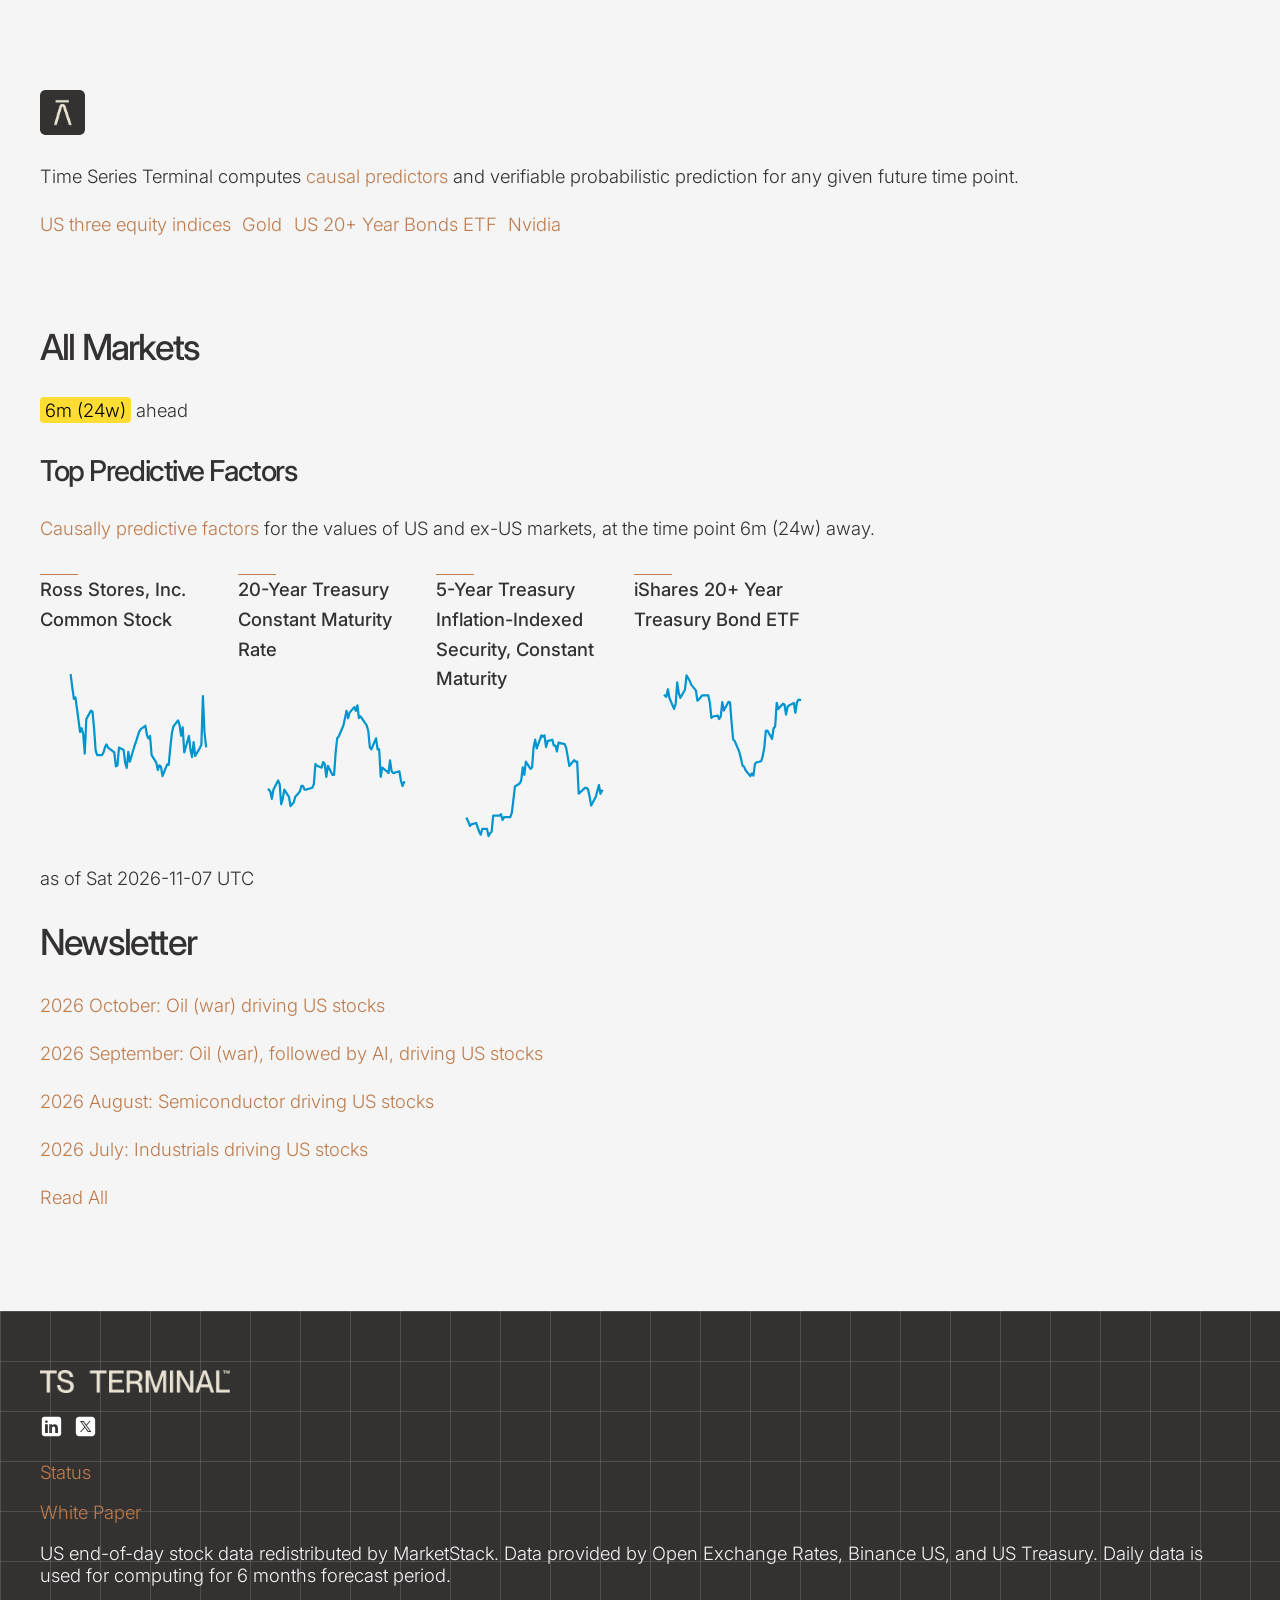
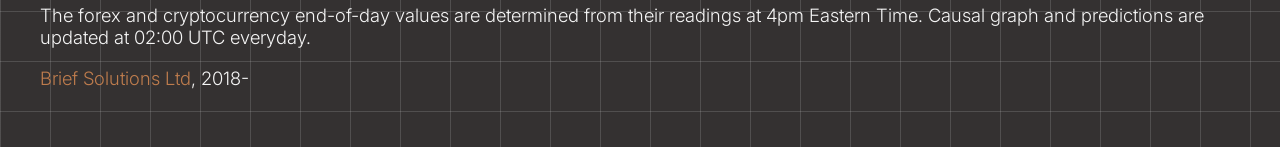
==== commit 4f6ec1e3: "add 2026-11-07 pages" ====
--- a/index.html
+++ b/index.html
@@ -45,13 +45,13 @@
   <div class="small-multiples">
     
     <div class="small-multiples-child">
-      <p class="small-multiples-title">5-Year Treasury Inflation-Indexed Security, Constant Maturity</p>
+      <p class="small-multiples-title">Ross Stores, Inc. Common Stock</p>
       <svg xmlns:xlink="http://www.w3.org/1999/xlink" viewBox="0 0 172.8 129.6" xmlns="http://www.w3.org/2000/svg" version="1.1">
  <metadata>
   <rdf:RDF xmlns:dc="http://purl.org/dc/elements/1.1/" xmlns:cc="http://creativecommons.org/ns#" xmlns:rdf="http://www.w3.org/1999/02/22-rdf-syntax-ns#">
    <cc:Work>
     <dc:type rdf:resource="http://purl.org/dc/dcmitype/StillImage"/>
-    <dc:date>2026-11-01T14:59:29.191198</dc:date>
+    <dc:date>2026-11-08T13:36:34.964361</dc:date>
     <dc:format>image/svg+xml</dc:format>
     <dc:creator>
      <cc:Agent>
@@ -67,71 +67,72 @@
  <g id="figure_1">
   <g id="axes_1">
    <g id="line2d_1">
-    <path d="M 27.687273 97.660174 
-L 29.086646 96.345391 
-L 30.486019 93.715826 
-L 31.885392 98.974957 
-L 36.083511 95.030609 
-L 37.482884 95.030609 
-L 38.882257 97.660174 
-L 40.28163 101.604522 
-L 41.681003 100.289739 
-L 45.879122 98.974957 
-L 47.278495 102.919304 
-L 48.677868 106.863652 
-L 50.077241 109.493217 
-L 51.476614 104.234087 
-L 55.674734 104.234087 
-L 57.074107 110.808 
-L 58.47348 108.178435 
-L 59.872853 106.863652 
-L 61.272226 92.401043 
-L 65.470345 92.401043 
-L 66.869718 92.401043 
-L 68.269091 91.086261 
-L 69.668464 96.345391 
-L 71.067837 93.715826 
-L 76.665329 93.715826 
-L 78.064702 89.771478 
-L 79.464075 77.938435 
-L 80.863448 66.105391 
-L 85.061567 63.475826 
-L 86.46094 60.846261 
-L 87.860313 49.013217 
-L 89.259687 55.58713 
-L 90.65906 43.754087 
-L 94.857179 50.328 
-L 96.256552 49.013217 
-L 97.655925 30.606261 
-L 99.055298 24.032348 
-L 100.454671 31.921043 
-L 104.65279 20.088 
-L 106.052163 21.402783 
-L 107.451536 20.088 
-L 108.850909 30.606261 
-L 110.250282 25.34713 
-L 114.448401 24.032348 
-L 115.847774 29.291478 
-L 117.247147 29.291478 
-L 118.64652 34.550609 
-L 120.045893 26.661913 
-L 125.643386 27.976696 
-L 127.042759 31.921043 
-L 128.442132 39.809739 
-L 129.841505 47.698435 
-L 134.039624 42.439304 
-L 135.438997 43.754087 
-L 136.83837 43.754087 
-L 138.237743 72.679304 
-L 139.637116 71.364522 
-L 143.835235 67.420174 
-L 145.234608 67.420174 
-L 146.633981 68.734957 
-L 148.033354 75.30887 
-L 149.432727 83.197565 
-" clip-path="url(#p971ac6ff26)" style="fill: none; stroke: #0095ce; stroke-width: 2; stroke-linecap: square"/>
+    <path d="M 27.687273 20.088 
+L 29.086646 31.073143 
+L 30.486019 41.225143 
+L 31.885392 39.990857 
+L 36.083511 71.094857 
+L 37.482884 67.700571 
+L 38.882257 72.915429 
+L 40.28163 90.504 
+L 41.681003 59.492571 
+L 45.879122 51.84 
+L 47.278495 52.858286 
+L 48.677868 68.04 
+L 50.077241 87.788571 
+L 51.476614 91.861714 
+L 55.674734 91.892571 
+L 57.074107 89.732571 
+L 58.47348 84.764571 
+L 59.872853 82.234286 
+L 61.272226 85.258286 
+L 66.869718 89.516571 
+L 68.269091 101.982857 
+L 69.668464 101.334857 
+L 71.067837 85.104 
+L 75.265956 87.264 
+L 76.665329 98.928 
+L 78.064702 103.433143 
+L 79.464075 88.992 
+L 80.863448 97.848 
+L 85.061567 83.530286 
+L 86.46094 79.642286 
+L 87.860313 75.106286 
+L 89.259687 70.724571 
+L 90.65906 68.502857 
+L 94.857179 65.509714 
+L 96.256552 73.810286 
+L 97.655925 76.896 
+L 99.055298 74.736 
+L 100.454671 91.892571 
+L 104.65279 98.588571 
+L 106.052163 105.253714 
+L 107.451536 101.180571 
+L 108.850909 102.198857 
+L 110.250282 110.808 
+L 114.448401 100.224 
+L 115.847774 100.717714 
+L 117.247147 85.628571 
+L 118.64652 72.483429 
+L 120.045893 66.126857 
+L 124.244013 60.665143 
+L 125.643386 65.046857 
+L 127.042759 74.489143 
+L 128.442132 66.805714 
+L 129.841505 89.547429 
+L 134.039624 74.705143 
+L 135.438997 87.109714 
+L 136.83837 93.620571 
+L 138.237743 80.290286 
+L 139.637116 92.694857 
+L 143.835235 85.566857 
+L 145.234608 82.450286 
+L 146.633981 38.818286 
+L 148.033354 71.249143 
+L 149.432727 84.024 
+" clip-path="url(#pff712336c0)" style="fill: none; stroke: #0095ce; stroke-width: 2; stroke-linecap: square"/>
     <defs>
-     <path id="m6e9a706272" d="M 0 4.5 
+     <path id="m7305b4403b" d="M 0 4.5 
 C 1.193414 4.5 2.338109 4.025852 3.181981 3.181981 
 C 4.025852 2.338109 4.5 1.193414 4.5 0 
 C 4.5 -1.193414 4.025852 -2.338109 3.181981 -3.181981 
@@ -143,75 +144,76 @@
 z
 " style="stroke: #8e8e8e; stroke-width: 2"/>
     </defs>
-    <g clip-path="url(#p971ac6ff26)">
-     <use data-time="2026-08-04" data-value="2.14" visibility="hidden" onmouseover="showData(event)" onmouseout="hideData(event)" ontouchstart="showData(event)" ontouchend="hideData(event)" pointer-events="all" xlink:href="#m6e9a706272" x="27.687273" y="97.660174" style="fill: #0095ce; stroke: #8e8e8e; stroke-width: 2"/>
-     <use data-time="2026-08-05" data-value="2.15" visibility="hidden" onmouseover="showData(event)" onmouseout="hideData(event)" ontouchstart="showData(event)" ontouchend="hideData(event)" pointer-events="all" xlink:href="#m6e9a706272" x="29.086646" y="96.345391" style="fill: #0095ce; stroke: #8e8e8e; stroke-width: 2"/>
-     <use data-time="2026-08-06" data-value="2.17" visibility="hidden" onmouseover="showData(event)" onmouseout="hideData(event)" ontouchstart="showData(event)" ontouchend="hideData(event)" pointer-events="all" xlink:href="#m6e9a706272" x="30.486019" y="93.715826" style="fill: #0095ce; stroke: #8e8e8e; stroke-width: 2"/>
-     <use data-time="2026-08-07" data-value="2.13" visibility="hidden" onmouseover="showData(event)" onmouseout="hideData(event)" ontouchstart="showData(event)" ontouchend="hideData(event)" pointer-events="all" xlink:href="#m6e9a706272" x="31.885392" y="98.974957" style="fill: #0095ce; stroke: #8e8e8e; stroke-width: 2"/>
-     <use data-time="2026-08-10" data-value="2.16" visibility="hidden" onmouseover="showData(event)" onmouseout="hideData(event)" ontouchstart="showData(event)" ontouchend="hideData(event)" pointer-events="all" xlink:href="#m6e9a706272" x="36.083511" y="95.030609" style="fill: #0095ce; stroke: #8e8e8e; stroke-width: 2"/>
-     <use data-time="2026-08-11" data-value="2.16" visibility="hidden" onmouseover="showData(event)" onmouseout="hideData(event)" ontouchstart="showData(event)" ontouchend="hideData(event)" pointer-events="all" xlink:href="#m6e9a706272" x="37.482884" y="95.030609" style="fill: #0095ce; stroke: #8e8e8e; stroke-width: 2"/>
-     <use data-time="2026-08-12" data-value="2.14" visibility="hidden" onmouseover="showData(event)" onmouseout="hideData(event)" ontouchstart="showData(event)" ontouchend="hideData(event)" pointer-events="all" xlink:href="#m6e9a706272" x="38.882257" y="97.660174" style="fill: #0095ce; stroke: #8e8e8e; stroke-width: 2"/>
-     <use data-time="2026-08-13" data-value="2.11" visibility="hidden" onmouseover="showData(event)" onmouseout="hideData(event)" ontouchstart="showData(event)" ontouchend="hideData(event)" pointer-events="all" xlink:href="#m6e9a706272" x="40.28163" y="101.604522" style="fill: #0095ce; stroke: #8e8e8e; stroke-width: 2"/>
-     <use data-time="2026-08-14" data-value="2.12" visibility="hidden" onmouseover="showData(event)" onmouseout="hideData(event)" ontouchstart="showData(event)" ontouchend="hideData(event)" pointer-events="all" xlink:href="#m6e9a706272" x="41.681003" y="100.289739" style="fill: #0095ce; stroke: #8e8e8e; stroke-width: 2"/>
-     <use data-time="2026-08-17" data-value="2.13" visibility="hidden" onmouseover="showData(event)" onmouseout="hideData(event)" ontouchstart="showData(event)" ontouchend="hideData(event)" pointer-events="all" xlink:href="#m6e9a706272" x="45.879122" y="98.974957" style="fill: #0095ce; stroke: #8e8e8e; stroke-width: 2"/>
-     <use data-time="2026-08-18" data-value="2.1" visibility="hidden" onmouseover="showData(event)" onmouseout="hideData(event)" ontouchstart="showData(event)" ontouchend="hideData(event)" pointer-events="all" xlink:href="#m6e9a706272" x="47.278495" y="102.919304" style="fill: #0095ce; stroke: #8e8e8e; stroke-width: 2"/>
-     <use data-time="2026-08-19" data-value="2.07" visibility="hidden" onmouseover="showData(event)" onmouseout="hideData(event)" ontouchstart="showData(event)" ontouchend="hideData(event)" pointer-events="all" xlink:href="#m6e9a706272" x="48.677868" y="106.863652" style="fill: #0095ce; stroke: #8e8e8e; stroke-width: 2"/>
-     <use data-time="2026-08-20" data-value="2.05" visibility="hidden" onmouseover="showData(event)" onmouseout="hideData(event)" ontouchstart="showData(event)" ontouchend="hideData(event)" pointer-events="all" xlink:href="#m6e9a706272" x="50.077241" y="109.493217" style="fill: #0095ce; stroke: #8e8e8e; stroke-width: 2"/>
-     <use data-time="2026-08-21" data-value="2.09" visibility="hidden" onmouseover="showData(event)" onmouseout="hideData(event)" ontouchstart="showData(event)" ontouchend="hideData(event)" pointer-events="all" xlink:href="#m6e9a706272" x="51.476614" y="104.234087" style="fill: #0095ce; stroke: #8e8e8e; stroke-width: 2"/>
-     <use data-time="2026-08-24" data-value="2.09" visibility="hidden" onmouseover="showData(event)" onmouseout="hideData(event)" ontouchstart="showData(event)" ontouchend="hideData(event)" pointer-events="all" xlink:href="#m6e9a706272" x="55.674734" y="104.234087" style="fill: #0095ce; stroke: #8e8e8e; stroke-width: 2"/>
-     <use data-time="2026-08-25" data-value="2.04" visibility="hidden" onmouseover="showData(event)" onmouseout="hideData(event)" ontouchstart="showData(event)" ontouchend="hideData(event)" pointer-events="all" xlink:href="#m6e9a706272" x="57.074107" y="110.808" style="fill: #0095ce; stroke: #8e8e8e; stroke-width: 2"/>
-     <use data-time="2026-08-26" data-value="2.06" visibility="hidden" onmouseover="showData(event)" onmouseout="hideData(event)" ontouchstart="showData(event)" ontouchend="hideData(event)" pointer-events="all" xlink:href="#m6e9a706272" x="58.47348" y="108.178435" style="fill: #0095ce; stroke: #8e8e8e; stroke-width: 2"/>
-     <use data-time="2026-08-27" data-value="2.07" visibility="hidden" onmouseover="showData(event)" onmouseout="hideData(event)" ontouchstart="showData(event)" ontouchend="hideData(event)" pointer-events="all" xlink:href="#m6e9a706272" x="59.872853" y="106.863652" style="fill: #0095ce; stroke: #8e8e8e; stroke-width: 2"/>
-     <use data-time="2026-08-28" data-value="2.18" visibility="hidden" onmouseover="showData(event)" onmouseout="hideData(event)" ontouchstart="showData(event)" ontouchend="hideData(event)" pointer-events="all" xlink:href="#m6e9a706272" x="61.272226" y="92.401043" style="fill: #0095ce; stroke: #8e8e8e; stroke-width: 2"/>
-     <use data-time="2026-08-31" data-value="2.18" visibility="hidden" onmouseover="showData(event)" onmouseout="hideData(event)" ontouchstart="showData(event)" ontouchend="hideData(event)" pointer-events="all" xlink:href="#m6e9a706272" x="65.470345" y="92.401043" style="fill: #0095ce; stroke: #8e8e8e; stroke-width: 2"/>
-     <use data-time="2026-09-01" data-value="2.18" visibility="hidden" onmouseover="showData(event)" onmouseout="hideData(event)" ontouchstart="showData(event)" ontouchend="hideData(event)" pointer-events="all" xlink:href="#m6e9a706272" x="66.869718" y="92.401043" style="fill: #0095ce; stroke: #8e8e8e; stroke-width: 2"/>
-     <use data-time="2026-09-02" data-value="2.19" visibility="hidden" onmouseover="showData(event)" onmouseout="hideData(event)" ontouchstart="showData(event)" ontouchend="hideData(event)" pointer-events="all" xlink:href="#m6e9a706272" x="68.269091" y="91.086261" style="fill: #0095ce; stroke: #8e8e8e; stroke-width: 2"/>
-     <use data-time="2026-09-03" data-value="2.15" visibility="hidden" onmouseover="showData(event)" onmouseout="hideData(event)" ontouchstart="showData(event)" ontouchend="hideData(event)" pointer-events="all" xlink:href="#m6e9a706272" x="69.668464" y="96.345391" style="fill: #0095ce; stroke: #8e8e8e; stroke-width: 2"/>
-     <use data-time="2026-09-04" data-value="2.17" visibility="hidden" onmouseover="showData(event)" onmouseout="hideData(event)" ontouchstart="showData(event)" ontouchend="hideData(event)" pointer-events="all" xlink:href="#m6e9a706272" x="71.067837" y="93.715826" style="fill: #0095ce; stroke: #8e8e8e; stroke-width: 2"/>
-     <use data-time="2026-09-08" data-value="2.17" visibility="hidden" onmouseover="showData(event)" onmouseout="hideData(event)" ontouchstart="showData(event)" ontouchend="hideData(event)" pointer-events="all" xlink:href="#m6e9a706272" x="76.665329" y="93.715826" style="fill: #0095ce; stroke: #8e8e8e; stroke-width: 2"/>
-     <use data-time="2026-09-09" data-value="2.2" visibility="hidden" onmouseover="showData(event)" onmouseout="hideData(event)" ontouchstart="showData(event)" ontouchend="hideData(event)" pointer-events="all" xlink:href="#m6e9a706272" x="78.064702" y="89.771478" style="fill: #0095ce; stroke: #8e8e8e; stroke-width: 2"/>
-     <use data-time="2026-09-10" data-value="2.29" visibility="hidden" onmouseover="showData(event)" onmouseout="hideData(event)" ontouchstart="showData(event)" ontouchend="hideData(event)" pointer-events="all" xlink:href="#m6e9a706272" x="79.464075" y="77.938435" style="fill: #0095ce; stroke: #8e8e8e; stroke-width: 2"/>
-     <use data-time="2026-09-11" data-value="2.38" visibility="hidden" onmouseover="showData(event)" onmouseout="hideData(event)" ontouchstart="showData(event)" ontouchend="hideData(event)" pointer-events="all" xlink:href="#m6e9a706272" x="80.863448" y="66.105391" style="fill: #0095ce; stroke: #8e8e8e; stroke-width: 2"/>
-     <use data-time="2026-09-14" data-value="2.4" visibility="hidden" onmouseover="showData(event)" onmouseout="hideData(event)" ontouchstart="showData(event)" ontouchend="hideData(event)" pointer-events="all" xlink:href="#m6e9a706272" x="85.061567" y="63.475826" style="fill: #0095ce; stroke: #8e8e8e; stroke-width: 2"/>
-     <use data-time="2026-09-15" data-value="2.42" visibility="hidden" onmouseover="showData(event)" onmouseout="hideData(event)" ontouchstart="showData(event)" ontouchend="hideData(event)" pointer-events="all" xlink:href="#m6e9a706272" x="86.46094" y="60.846261" style="fill: #0095ce; stroke: #8e8e8e; stroke-width: 2"/>
-     <use data-time="2026-09-16" data-value="2.51" visibility="hidden" onmouseover="showData(event)" onmouseout="hideData(event)" ontouchstart="showData(event)" ontouchend="hideData(event)" pointer-events="all" xlink:href="#m6e9a706272" x="87.860313" y="49.013217" style="fill: #0095ce; stroke: #8e8e8e; stroke-width: 2"/>
-     <use data-time="2026-09-17" data-value="2.46" visibility="hidden" onmouseover="showData(event)" onmouseout="hideData(event)" ontouchstart="showData(event)" ontouchend="hideData(event)" pointer-events="all" xlink:href="#m6e9a706272" x="89.259687" y="55.58713" style="fill: #0095ce; stroke: #8e8e8e; stroke-width: 2"/>
-     <use data-time="2026-09-18" data-value="2.55" visibility="hidden" onmouseover="showData(event)" onmouseout="hideData(event)" ontouchstart="showData(event)" ontouchend="hideData(event)" pointer-events="all" xlink:href="#m6e9a706272" x="90.65906" y="43.754087" style="fill: #0095ce; stroke: #8e8e8e; stroke-width: 2"/>
-     <use data-time="2026-09-21" data-value="2.5" visibility="hidden" onmouseover="showData(event)" onmouseout="hideData(event)" ontouchstart="showData(event)" ontouchend="hideData(event)" pointer-events="all" xlink:href="#m6e9a706272" x="94.857179" y="50.328" style="fill: #0095ce; stroke: #8e8e8e; stroke-width: 2"/>
-     <use data-time="2026-09-22" data-value="2.51" visibility="hidden" onmouseover="showData(event)" onmouseout="hideData(event)" ontouchstart="showData(event)" ontouchend="hideData(event)" pointer-events="all" xlink:href="#m6e9a706272" x="96.256552" y="49.013217" style="fill: #0095ce; stroke: #8e8e8e; stroke-width: 2"/>
-     <use data-time="2026-09-23" data-value="2.65" visibility="hidden" onmouseover="showData(event)" onmouseout="hideData(event)" ontouchstart="showData(event)" ontouchend="hideData(event)" pointer-events="all" xlink:href="#m6e9a706272" x="97.655925" y="30.606261" style="fill: #0095ce; stroke: #8e8e8e; stroke-width: 2"/>
-     <use data-time="2026-09-24" data-value="2.7" visibility="hidden" onmouseover="showData(event)" onmouseout="hideData(event)" ontouchstart="showData(event)" ontouchend="hideData(event)" pointer-events="all" xlink:href="#m6e9a706272" x="99.055298" y="24.032348" style="fill: #0095ce; stroke: #8e8e8e; stroke-width: 2"/>
-     <use data-time="2026-09-25" data-value="2.64" visibility="hidden" onmouseover="showData(event)" onmouseout="hideData(event)" ontouchstart="showData(event)" ontouchend="hideData(event)" pointer-events="all" xlink:href="#m6e9a706272" x="100.454671" y="31.921043" style="fill: #0095ce; stroke: #8e8e8e; stroke-width: 2"/>
-     <use data-time="2026-09-28" data-value="2.73" visibility="hidden" onmouseover="showData(event)" onmouseout="hideData(event)" ontouchstart="showData(event)" ontouchend="hideData(event)" pointer-events="all" xlink:href="#m6e9a706272" x="104.65279" y="20.088" style="fill: #0095ce; stroke: #8e8e8e; stroke-width: 2"/>
-     <use data-time="2026-09-29" data-value="2.72" visibility="hidden" onmouseover="showData(event)" onmouseout="hideData(event)" ontouchstart="showData(event)" ontouchend="hideData(event)" pointer-events="all" xlink:href="#m6e9a706272" x="106.052163" y="21.402783" style="fill: #0095ce; stroke: #8e8e8e; stroke-width: 2"/>
-     <use data-time="2026-09-30" data-value="2.73" visibility="hidden" onmouseover="showData(event)" onmouseout="hideData(event)" ontouchstart="showData(event)" ontouchend="hideData(event)" pointer-events="all" xlink:href="#m6e9a706272" x="107.451536" y="20.088" style="fill: #0095ce; stroke: #8e8e8e; stroke-width: 2"/>
-     <use data-time="2026-10-01" data-value="2.65" visibility="hidden" onmouseover="showData(event)" onmouseout="hideData(event)" ontouchstart="showData(event)" ontouchend="hideData(event)" pointer-events="all" xlink:href="#m6e9a706272" x="108.850909" y="30.606261" style="fill: #0095ce; stroke: #8e8e8e; stroke-width: 2"/>
-     <use data-time="2026-10-02" data-value="2.69" visibility="hidden" onmouseover="showData(event)" onmouseout="hideData(event)" ontouchstart="showData(event)" ontouchend="hideData(event)" pointer-events="all" xlink:href="#m6e9a706272" x="110.250282" y="25.34713" style="fill: #0095ce; stroke: #8e8e8e; stroke-width: 2"/>
-     <use data-time="2026-10-05" data-value="2.7" visibility="hidden" onmouseover="showData(event)" onmouseout="hideData(event)" ontouchstart="showData(event)" ontouchend="hideData(event)" pointer-events="all" xlink:href="#m6e9a706272" x="114.448401" y="24.032348" style="fill: #0095ce; stroke: #8e8e8e; stroke-width: 2"/>
-     <use data-time="2026-10-06" data-value="2.66" visibility="hidden" onmouseover="showData(event)" onmouseout="hideData(event)" ontouchstart="showData(event)" ontouchend="hideData(event)" pointer-events="all" xlink:href="#m6e9a706272" x="115.847774" y="29.291478" style="fill: #0095ce; stroke: #8e8e8e; stroke-width: 2"/>
-     <use data-time="2026-10-07" data-value="2.66" visibility="hidden" onmouseover="showData(event)" onmouseout="hideData(event)" ontouchstart="showData(event)" ontouchend="hideData(event)" pointer-events="all" xlink:href="#m6e9a706272" x="117.247147" y="29.291478" style="fill: #0095ce; stroke: #8e8e8e; stroke-width: 2"/>
-     <use data-time="2026-10-08" data-value="2.62" visibility="hidden" onmouseover="showData(event)" onmouseout="hideData(event)" ontouchstart="showData(event)" ontouchend="hideData(event)" pointer-events="all" xlink:href="#m6e9a706272" x="118.64652" y="34.550609" style="fill: #0095ce; stroke: #8e8e8e; stroke-width: 2"/>
-     <use data-time="2026-10-09" data-value="2.68" visibility="hidden" onmouseover="showData(event)" onmouseout="hideData(event)" ontouchstart="showData(event)" ontouchend="hideData(event)" pointer-events="all" xlink:href="#m6e9a706272" x="120.045893" y="26.661913" style="fill: #0095ce; stroke: #8e8e8e; stroke-width: 2"/>
-     <use data-time="2026-10-13" data-value="2.67" visibility="hidden" onmouseover="showData(event)" onmouseout="hideData(event)" ontouchstart="showData(event)" ontouchend="hideData(event)" pointer-events="all" xlink:href="#m6e9a706272" x="125.643386" y="27.976696" style="fill: #0095ce; stroke: #8e8e8e; stroke-width: 2"/>
-     <use data-time="2026-10-14" data-value="2.64" visibility="hidden" onmouseover="showData(event)" onmouseout="hideData(event)" ontouchstart="showData(event)" ontouchend="hideData(event)" pointer-events="all" xlink:href="#m6e9a706272" x="127.042759" y="31.921043" style="fill: #0095ce; stroke: #8e8e8e; stroke-width: 2"/>
-     <use data-time="2026-10-15" data-value="2.58" visibility="hidden" onmouseover="showData(event)" onmouseout="hideData(event)" ontouchstart="showData(event)" ontouchend="hideData(event)" pointer-events="all" xlink:href="#m6e9a706272" x="128.442132" y="39.809739" style="fill: #0095ce; stroke: #8e8e8e; stroke-width: 2"/>
-     <use data-time="2026-10-16" data-value="2.52" visibility="hidden" onmouseover="showData(event)" onmouseout="hideData(event)" ontouchstart="showData(event)" ontouchend="hideData(event)" pointer-events="all" xlink:href="#m6e9a706272" x="129.841505" y="47.698435" style="fill: #0095ce; stroke: #8e8e8e; stroke-width: 2"/>
-     <use data-time="2026-10-19" data-value="2.56" visibility="hidden" onmouseover="showData(event)" onmouseout="hideData(event)" ontouchstart="showData(event)" ontouchend="hideData(event)" pointer-events="all" xlink:href="#m6e9a706272" x="134.039624" y="42.439304" style="fill: #0095ce; stroke: #8e8e8e; stroke-width: 2"/>
-     <use data-time="2026-10-20" data-value="2.55" visibility="hidden" onmouseover="showData(event)" onmouseout="hideData(event)" ontouchstart="showData(event)" ontouchend="hideData(event)" pointer-events="all" xlink:href="#m6e9a706272" x="135.438997" y="43.754087" style="fill: #0095ce; stroke: #8e8e8e; stroke-width: 2"/>
-     <use data-time="2026-10-21" data-value="2.55" visibility="hidden" onmouseover="showData(event)" onmouseout="hideData(event)" ontouchstart="showData(event)" ontouchend="hideData(event)" pointer-events="all" xlink:href="#m6e9a706272" x="136.83837" y="43.754087" style="fill: #0095ce; stroke: #8e8e8e; stroke-width: 2"/>
-     <use data-time="2026-10-22" data-value="2.33" visibility="hidden" onmouseover="showData(event)" onmouseout="hideData(event)" ontouchstart="showData(event)" ontouchend="hideData(event)" pointer-events="all" xlink:href="#m6e9a706272" x="138.237743" y="72.679304" style="fill: #0095ce; stroke: #8e8e8e; stroke-width: 2"/>
-     <use data-time="2026-10-23" data-value="2.34" visibility="hidden" onmouseover="showData(event)" onmouseout="hideData(event)" ontouchstart="showData(event)" ontouchend="hideData(event)" pointer-events="all" xlink:href="#m6e9a706272" x="139.637116" y="71.364522" style="fill: #0095ce; stroke: #8e8e8e; stroke-width: 2"/>
-     <use data-time="2026-10-26" data-value="2.37" visibility="hidden" onmouseover="showData(event)" onmouseout="hideData(event)" ontouchstart="showData(event)" ontouchend="hideData(event)" pointer-events="all" xlink:href="#m6e9a706272" x="143.835235" y="67.420174" style="fill: #0095ce; stroke: #8e8e8e; stroke-width: 2"/>
-     <use data-time="2026-10-27" data-value="2.37" visibility="hidden" onmouseover="showData(event)" onmouseout="hideData(event)" ontouchstart="showData(event)" ontouchend="hideData(event)" pointer-events="all" xlink:href="#m6e9a706272" x="145.234608" y="67.420174" style="fill: #0095ce; stroke: #8e8e8e; stroke-width: 2"/>
-     <use data-time="2026-10-28" data-value="2.36" visibility="hidden" onmouseover="showData(event)" onmouseout="hideData(event)" ontouchstart="showData(event)" ontouchend="hideData(event)" pointer-events="all" xlink:href="#m6e9a706272" x="146.633981" y="68.734957" style="fill: #0095ce; stroke: #8e8e8e; stroke-width: 2"/>
-     <use data-time="2026-10-29" data-value="2.31" visibility="hidden" onmouseover="showData(event)" onmouseout="hideData(event)" ontouchstart="showData(event)" ontouchend="hideData(event)" pointer-events="all" xlink:href="#m6e9a706272" x="148.033354" y="75.30887" style="fill: #0095ce; stroke: #8e8e8e; stroke-width: 2"/>
-     <use data-time="2026-10-30" data-value="2.25" visibility="hidden" onmouseover="showData(event)" onmouseout="hideData(event)" ontouchstart="showData(event)" ontouchend="hideData(event)" pointer-events="all" xlink:href="#m6e9a706272" x="149.432727" y="83.197565" style="fill: #0095ce; stroke: #8e8e8e; stroke-width: 2"/>
+    <g clip-path="url(#pff712336c0)">
+     <use data-time="2026-08-11" data-value="251.81" visibility="hidden" onmouseover="showData(event)" onmouseout="hideData(event)" ontouchstart="showData(event)" ontouchend="hideData(event)" pointer-events="all" xlink:href="#m7305b4403b" x="27.687273" y="20.088" style="fill: #0095ce; stroke: #8e8e8e; stroke-width: 2"/>
+     <use data-time="2026-08-12" data-value="248.25" visibility="hidden" onmouseover="showData(event)" onmouseout="hideData(event)" ontouchstart="showData(event)" ontouchend="hideData(event)" pointer-events="all" xlink:href="#m7305b4403b" x="29.086646" y="31.073143" style="fill: #0095ce; stroke: #8e8e8e; stroke-width: 2"/>
+     <use data-time="2026-08-13" data-value="244.96" visibility="hidden" onmouseover="showData(event)" onmouseout="hideData(event)" ontouchstart="showData(event)" ontouchend="hideData(event)" pointer-events="all" xlink:href="#m7305b4403b" x="30.486019" y="41.225143" style="fill: #0095ce; stroke: #8e8e8e; stroke-width: 2"/>
+     <use data-time="2026-08-14" data-value="245.36" visibility="hidden" onmouseover="showData(event)" onmouseout="hideData(event)" ontouchstart="showData(event)" ontouchend="hideData(event)" pointer-events="all" xlink:href="#m7305b4403b" x="31.885392" y="39.990857" style="fill: #0095ce; stroke: #8e8e8e; stroke-width: 2"/>
+     <use data-time="2026-08-17" data-value="235.28" visibility="hidden" onmouseover="showData(event)" onmouseout="hideData(event)" ontouchstart="showData(event)" ontouchend="hideData(event)" pointer-events="all" xlink:href="#m7305b4403b" x="36.083511" y="71.094857" style="fill: #0095ce; stroke: #8e8e8e; stroke-width: 2"/>
+     <use data-time="2026-08-18" data-value="236.38" visibility="hidden" onmouseover="showData(event)" onmouseout="hideData(event)" ontouchstart="showData(event)" ontouchend="hideData(event)" pointer-events="all" xlink:href="#m7305b4403b" x="37.482884" y="67.700571" style="fill: #0095ce; stroke: #8e8e8e; stroke-width: 2"/>
+     <use data-time="2026-08-19" data-value="234.69" visibility="hidden" onmouseover="showData(event)" onmouseout="hideData(event)" ontouchstart="showData(event)" ontouchend="hideData(event)" pointer-events="all" xlink:href="#m7305b4403b" x="38.882257" y="72.915429" style="fill: #0095ce; stroke: #8e8e8e; stroke-width: 2"/>
+     <use data-time="2026-08-20" data-value="228.99" visibility="hidden" onmouseover="showData(event)" onmouseout="hideData(event)" ontouchstart="showData(event)" ontouchend="hideData(event)" pointer-events="all" xlink:href="#m7305b4403b" x="40.28163" y="90.504" style="fill: #0095ce; stroke: #8e8e8e; stroke-width: 2"/>
+     <use data-time="2026-08-21" data-value="239.04" visibility="hidden" onmouseover="showData(event)" onmouseout="hideData(event)" ontouchstart="showData(event)" ontouchend="hideData(event)" pointer-events="all" xlink:href="#m7305b4403b" x="41.681003" y="59.492571" style="fill: #0095ce; stroke: #8e8e8e; stroke-width: 2"/>
+     <use data-time="2026-08-24" data-value="241.52" visibility="hidden" onmouseover="showData(event)" onmouseout="hideData(event)" ontouchstart="showData(event)" ontouchend="hideData(event)" pointer-events="all" xlink:href="#m7305b4403b" x="45.879122" y="51.84" style="fill: #0095ce; stroke: #8e8e8e; stroke-width: 2"/>
+     <use data-time="2026-08-25" data-value="241.19" visibility="hidden" onmouseover="showData(event)" onmouseout="hideData(event)" ontouchstart="showData(event)" ontouchend="hideData(event)" pointer-events="all" xlink:href="#m7305b4403b" x="47.278495" y="52.858286" style="fill: #0095ce; stroke: #8e8e8e; stroke-width: 2"/>
+     <use data-time="2026-08-26" data-value="236.27" visibility="hidden" onmouseover="showData(event)" onmouseout="hideData(event)" ontouchstart="showData(event)" ontouchend="hideData(event)" pointer-events="all" xlink:href="#m7305b4403b" x="48.677868" y="68.04" style="fill: #0095ce; stroke: #8e8e8e; stroke-width: 2"/>
+     <use data-time="2026-08-27" data-value="229.87" visibility="hidden" onmouseover="showData(event)" onmouseout="hideData(event)" ontouchstart="showData(event)" ontouchend="hideData(event)" pointer-events="all" xlink:href="#m7305b4403b" x="50.077241" y="87.788571" style="fill: #0095ce; stroke: #8e8e8e; stroke-width: 2"/>
+     <use data-time="2026-08-28" data-value="228.55" visibility="hidden" onmouseover="showData(event)" onmouseout="hideData(event)" ontouchstart="showData(event)" ontouchend="hideData(event)" pointer-events="all" xlink:href="#m7305b4403b" x="51.476614" y="91.861714" style="fill: #0095ce; stroke: #8e8e8e; stroke-width: 2"/>
+     <use data-time="2026-08-31" data-value="228.54" visibility="hidden" onmouseover="showData(event)" onmouseout="hideData(event)" ontouchstart="showData(event)" ontouchend="hideData(event)" pointer-events="all" xlink:href="#m7305b4403b" x="55.674734" y="91.892571" style="fill: #0095ce; stroke: #8e8e8e; stroke-width: 2"/>
+     <use data-time="2026-09-01" data-value="229.24" visibility="hidden" onmouseover="showData(event)" onmouseout="hideData(event)" ontouchstart="showData(event)" ontouchend="hideData(event)" pointer-events="all" xlink:href="#m7305b4403b" x="57.074107" y="89.732571" style="fill: #0095ce; stroke: #8e8e8e; stroke-width: 2"/>
+     <use data-time="2026-09-02" data-value="230.85" visibility="hidden" onmouseover="showData(event)" onmouseout="hideData(event)" ontouchstart="showData(event)" ontouchend="hideData(event)" pointer-events="all" xlink:href="#m7305b4403b" x="58.47348" y="84.764571" style="fill: #0095ce; stroke: #8e8e8e; stroke-width: 2"/>
+     <use data-time="2026-09-03" data-value="231.67" visibility="hidden" onmouseover="showData(event)" onmouseout="hideData(event)" ontouchstart="showData(event)" ontouchend="hideData(event)" pointer-events="all" xlink:href="#m7305b4403b" x="59.872853" y="82.234286" style="fill: #0095ce; stroke: #8e8e8e; stroke-width: 2"/>
+     <use data-time="2026-09-04" data-value="230.69" visibility="hidden" onmouseover="showData(event)" onmouseout="hideData(event)" ontouchstart="showData(event)" ontouchend="hideData(event)" pointer-events="all" xlink:href="#m7305b4403b" x="61.272226" y="85.258286" style="fill: #0095ce; stroke: #8e8e8e; stroke-width: 2"/>
+     <use data-time="2026-09-08" data-value="229.31" visibility="hidden" onmouseover="showData(event)" onmouseout="hideData(event)" ontouchstart="showData(event)" ontouchend="hideData(event)" pointer-events="all" xlink:href="#m7305b4403b" x="66.869718" y="89.516571" style="fill: #0095ce; stroke: #8e8e8e; stroke-width: 2"/>
+     <use data-time="2026-09-09" data-value="225.27" visibility="hidden" onmouseover="showData(event)" onmouseout="hideData(event)" ontouchstart="showData(event)" ontouchend="hideData(event)" pointer-events="all" xlink:href="#m7305b4403b" x="68.269091" y="101.982857" style="fill: #0095ce; stroke: #8e8e8e; stroke-width: 2"/>
+     <use data-time="2026-09-10" data-value="225.48" visibility="hidden" onmouseover="showData(event)" onmouseout="hideData(event)" ontouchstart="showData(event)" ontouchend="hideData(event)" pointer-events="all" xlink:href="#m7305b4403b" x="69.668464" y="101.334857" style="fill: #0095ce; stroke: #8e8e8e; stroke-width: 2"/>
+     <use data-time="2026-09-11" data-value="230.74" visibility="hidden" onmouseover="showData(event)" onmouseout="hideData(event)" ontouchstart="showData(event)" ontouchend="hideData(event)" pointer-events="all" xlink:href="#m7305b4403b" x="71.067837" y="85.104" style="fill: #0095ce; stroke: #8e8e8e; stroke-width: 2"/>
+     <use data-time="2026-09-14" data-value="230.04" visibility="hidden" onmouseover="showData(event)" onmouseout="hideData(event)" ontouchstart="showData(event)" ontouchend="hideData(event)" pointer-events="all" xlink:href="#m7305b4403b" x="75.265956" y="87.264" style="fill: #0095ce; stroke: #8e8e8e; stroke-width: 2"/>
+     <use data-time="2026-09-15" data-value="226.26" visibility="hidden" onmouseover="showData(event)" onmouseout="hideData(event)" ontouchstart="showData(event)" ontouchend="hideData(event)" pointer-events="all" xlink:href="#m7305b4403b" x="76.665329" y="98.928" style="fill: #0095ce; stroke: #8e8e8e; stroke-width: 2"/>
+     <use data-time="2026-09-16" data-value="224.8" visibility="hidden" onmouseover="showData(event)" onmouseout="hideData(event)" ontouchstart="showData(event)" ontouchend="hideData(event)" pointer-events="all" xlink:href="#m7305b4403b" x="78.064702" y="103.433143" style="fill: #0095ce; stroke: #8e8e8e; stroke-width: 2"/>
+     <use data-time="2026-09-17" data-value="229.48" visibility="hidden" onmouseover="showData(event)" onmouseout="hideData(event)" ontouchstart="showData(event)" ontouchend="hideData(event)" pointer-events="all" xlink:href="#m7305b4403b" x="79.464075" y="88.992" style="fill: #0095ce; stroke: #8e8e8e; stroke-width: 2"/>
+     <use data-time="2026-09-18" data-value="226.61" visibility="hidden" onmouseover="showData(event)" onmouseout="hideData(event)" ontouchstart="showData(event)" ontouchend="hideData(event)" pointer-events="all" xlink:href="#m7305b4403b" x="80.863448" y="97.848" style="fill: #0095ce; stroke: #8e8e8e; stroke-width: 2"/>
+     <use data-time="2026-09-21" data-value="231.25" visibility="hidden" onmouseover="showData(event)" onmouseout="hideData(event)" ontouchstart="showData(event)" ontouchend="hideData(event)" pointer-events="all" xlink:href="#m7305b4403b" x="85.061567" y="83.530286" style="fill: #0095ce; stroke: #8e8e8e; stroke-width: 2"/>
+     <use data-time="2026-09-22" data-value="232.51" visibility="hidden" onmouseover="showData(event)" onmouseout="hideData(event)" ontouchstart="showData(event)" ontouchend="hideData(event)" pointer-events="all" xlink:href="#m7305b4403b" x="86.46094" y="79.642286" style="fill: #0095ce; stroke: #8e8e8e; stroke-width: 2"/>
+     <use data-time="2026-09-23" data-value="233.98" visibility="hidden" onmouseover="showData(event)" onmouseout="hideData(event)" ontouchstart="showData(event)" ontouchend="hideData(event)" pointer-events="all" xlink:href="#m7305b4403b" x="87.860313" y="75.106286" style="fill: #0095ce; stroke: #8e8e8e; stroke-width: 2"/>
+     <use data-time="2026-09-24" data-value="235.4" visibility="hidden" onmouseover="showData(event)" onmouseout="hideData(event)" ontouchstart="showData(event)" ontouchend="hideData(event)" pointer-events="all" xlink:href="#m7305b4403b" x="89.259687" y="70.724571" style="fill: #0095ce; stroke: #8e8e8e; stroke-width: 2"/>
+     <use data-time="2026-09-25" data-value="236.12" visibility="hidden" onmouseover="showData(event)" onmouseout="hideData(event)" ontouchstart="showData(event)" ontouchend="hideData(event)" pointer-events="all" xlink:href="#m7305b4403b" x="90.65906" y="68.502857" style="fill: #0095ce; stroke: #8e8e8e; stroke-width: 2"/>
+     <use data-time="2026-09-28" data-value="237.09" visibility="hidden" onmouseover="showData(event)" onmouseout="hideData(event)" ontouchstart="showData(event)" ontouchend="hideData(event)" pointer-events="all" xlink:href="#m7305b4403b" x="94.857179" y="65.509714" style="fill: #0095ce; stroke: #8e8e8e; stroke-width: 2"/>
+     <use data-time="2026-09-29" data-value="234.4" visibility="hidden" onmouseover="showData(event)" onmouseout="hideData(event)" ontouchstart="showData(event)" ontouchend="hideData(event)" pointer-events="all" xlink:href="#m7305b4403b" x="96.256552" y="73.810286" style="fill: #0095ce; stroke: #8e8e8e; stroke-width: 2"/>
+     <use data-time="2026-09-30" data-value="233.4" visibility="hidden" onmouseover="showData(event)" onmouseout="hideData(event)" ontouchstart="showData(event)" ontouchend="hideData(event)" pointer-events="all" xlink:href="#m7305b4403b" x="97.655925" y="76.896" style="fill: #0095ce; stroke: #8e8e8e; stroke-width: 2"/>
+     <use data-time="2026-10-01" data-value="234.1" visibility="hidden" onmouseover="showData(event)" onmouseout="hideData(event)" ontouchstart="showData(event)" ontouchend="hideData(event)" pointer-events="all" xlink:href="#m7305b4403b" x="99.055298" y="74.736" style="fill: #0095ce; stroke: #8e8e8e; stroke-width: 2"/>
+     <use data-time="2026-10-02" data-value="228.54" visibility="hidden" onmouseover="showData(event)" onmouseout="hideData(event)" ontouchstart="showData(event)" ontouchend="hideData(event)" pointer-events="all" xlink:href="#m7305b4403b" x="100.454671" y="91.892571" style="fill: #0095ce; stroke: #8e8e8e; stroke-width: 2"/>
+     <use data-time="2026-10-05" data-value="226.37" visibility="hidden" onmouseover="showData(event)" onmouseout="hideData(event)" ontouchstart="showData(event)" ontouchend="hideData(event)" pointer-events="all" xlink:href="#m7305b4403b" x="104.65279" y="98.588571" style="fill: #0095ce; stroke: #8e8e8e; stroke-width: 2"/>
+     <use data-time="2026-10-06" data-value="224.21" visibility="hidden" onmouseover="showData(event)" onmouseout="hideData(event)" ontouchstart="showData(event)" ontouchend="hideData(event)" pointer-events="all" xlink:href="#m7305b4403b" x="106.052163" y="105.253714" style="fill: #0095ce; stroke: #8e8e8e; stroke-width: 2"/>
+     <use data-time="2026-10-07" data-value="225.53" visibility="hidden" onmouseover="showData(event)" onmouseout="hideData(event)" ontouchstart="showData(event)" ontouchend="hideData(event)" pointer-events="all" xlink:href="#m7305b4403b" x="107.451536" y="101.180571" style="fill: #0095ce; stroke: #8e8e8e; stroke-width: 2"/>
+     <use data-time="2026-10-08" data-value="225.2" visibility="hidden" onmouseover="showData(event)" onmouseout="hideData(event)" ontouchstart="showData(event)" ontouchend="hideData(event)" pointer-events="all" xlink:href="#m7305b4403b" x="108.850909" y="102.198857" style="fill: #0095ce; stroke: #8e8e8e; stroke-width: 2"/>
+     <use data-time="2026-10-09" data-value="222.41" visibility="hidden" onmouseover="showData(event)" onmouseout="hideData(event)" ontouchstart="showData(event)" ontouchend="hideData(event)" pointer-events="all" xlink:href="#m7305b4403b" x="110.250282" y="110.808" style="fill: #0095ce; stroke: #8e8e8e; stroke-width: 2"/>
+     <use data-time="2026-10-12" data-value="225.84" visibility="hidden" onmouseover="showData(event)" onmouseout="hideData(event)" ontouchstart="showData(event)" ontouchend="hideData(event)" pointer-events="all" xlink:href="#m7305b4403b" x="114.448401" y="100.224" style="fill: #0095ce; stroke: #8e8e8e; stroke-width: 2"/>
+     <use data-time="2026-10-13" data-value="225.68" visibility="hidden" onmouseover="showData(event)" onmouseout="hideData(event)" ontouchstart="showData(event)" ontouchend="hideData(event)" pointer-events="all" xlink:href="#m7305b4403b" x="115.847774" y="100.717714" style="fill: #0095ce; stroke: #8e8e8e; stroke-width: 2"/>
+     <use data-time="2026-10-14" data-value="230.57" visibility="hidden" onmouseover="showData(event)" onmouseout="hideData(event)" ontouchstart="showData(event)" ontouchend="hideData(event)" pointer-events="all" xlink:href="#m7305b4403b" x="117.247147" y="85.628571" style="fill: #0095ce; stroke: #8e8e8e; stroke-width: 2"/>
+     <use data-time="2026-10-15" data-value="234.83" visibility="hidden" onmouseover="showData(event)" onmouseout="hideData(event)" ontouchstart="showData(event)" ontouchend="hideData(event)" pointer-events="all" xlink:href="#m7305b4403b" x="118.64652" y="72.483429" style="fill: #0095ce; stroke: #8e8e8e; stroke-width: 2"/>
+     <use data-time="2026-10-16" data-value="236.89" visibility="hidden" onmouseover="showData(event)" onmouseout="hideData(event)" ontouchstart="showData(event)" ontouchend="hideData(event)" pointer-events="all" xlink:href="#m7305b4403b" x="120.045893" y="66.126857" style="fill: #0095ce; stroke: #8e8e8e; stroke-width: 2"/>
+     <use data-time="2026-10-19" data-value="238.66" visibility="hidden" onmouseover="showData(event)" onmouseout="hideData(event)" ontouchstart="showData(event)" ontouchend="hideData(event)" pointer-events="all" xlink:href="#m7305b4403b" x="124.244013" y="60.665143" style="fill: #0095ce; stroke: #8e8e8e; stroke-width: 2"/>
+     <use data-time="2026-10-20" data-value="237.24" visibility="hidden" onmouseover="showData(event)" onmouseout="hideData(event)" ontouchstart="showData(event)" ontouchend="hideData(event)" pointer-events="all" xlink:href="#m7305b4403b" x="125.643386" y="65.046857" style="fill: #0095ce; stroke: #8e8e8e; stroke-width: 2"/>
+     <use data-time="2026-10-21" data-value="234.18" visibility="hidden" onmouseover="showData(event)" onmouseout="hideData(event)" ontouchstart="showData(event)" ontouchend="hideData(event)" pointer-events="all" xlink:href="#m7305b4403b" x="127.042759" y="74.489143" style="fill: #0095ce; stroke: #8e8e8e; stroke-width: 2"/>
+     <use data-time="2026-10-22" data-value="236.67" visibility="hidden" onmouseover="showData(event)" onmouseout="hideData(event)" ontouchstart="showData(event)" ontouchend="hideData(event)" pointer-events="all" xlink:href="#m7305b4403b" x="128.442132" y="66.805714" style="fill: #0095ce; stroke: #8e8e8e; stroke-width: 2"/>
+     <use data-time="2026-10-23" data-value="229.3" visibility="hidden" onmouseover="showData(event)" onmouseout="hideData(event)" ontouchstart="showData(event)" ontouchend="hideData(event)" pointer-events="all" xlink:href="#m7305b4403b" x="129.841505" y="89.547429" style="fill: #0095ce; stroke: #8e8e8e; stroke-width: 2"/>
+     <use data-time="2026-10-26" data-value="234.11" visibility="hidden" onmouseover="showData(event)" onmouseout="hideData(event)" ontouchstart="showData(event)" ontouchend="hideData(event)" pointer-events="all" xlink:href="#m7305b4403b" x="134.039624" y="74.705143" style="fill: #0095ce; stroke: #8e8e8e; stroke-width: 2"/>
+     <use data-time="2026-10-27" data-value="230.09" visibility="hidden" onmouseover="showData(event)" onmouseout="hideData(event)" ontouchstart="showData(event)" ontouchend="hideData(event)" pointer-events="all" xlink:href="#m7305b4403b" x="135.438997" y="87.109714" style="fill: #0095ce; stroke: #8e8e8e; stroke-width: 2"/>
+     <use data-time="2026-10-28" data-value="227.98" visibility="hidden" onmouseover="showData(event)" onmouseout="hideData(event)" ontouchstart="showData(event)" ontouchend="hideData(event)" pointer-events="all" xlink:href="#m7305b4403b" x="136.83837" y="93.620571" style="fill: #0095ce; stroke: #8e8e8e; stroke-width: 2"/>
+     <use data-time="2026-10-29" data-value="232.3" visibility="hidden" onmouseover="showData(event)" onmouseout="hideData(event)" ontouchstart="showData(event)" ontouchend="hideData(event)" pointer-events="all" xlink:href="#m7305b4403b" x="138.237743" y="80.290286" style="fill: #0095ce; stroke: #8e8e8e; stroke-width: 2"/>
+     <use data-time="2026-10-30" data-value="228.28" visibility="hidden" onmouseover="showData(event)" onmouseout="hideData(event)" ontouchstart="showData(event)" ontouchend="hideData(event)" pointer-events="all" xlink:href="#m7305b4403b" x="139.637116" y="92.694857" style="fill: #0095ce; stroke: #8e8e8e; stroke-width: 2"/>
+     <use data-time="2026-11-02" data-value="230.59" visibility="hidden" onmouseover="showData(event)" onmouseout="hideData(event)" ontouchstart="showData(event)" ontouchend="hideData(event)" pointer-events="all" xlink:href="#m7305b4403b" x="143.835235" y="85.566857" style="fill: #0095ce; stroke: #8e8e8e; stroke-width: 2"/>
+     <use data-time="2026-11-03" data-value="231.6" visibility="hidden" onmouseover="showData(event)" onmouseout="hideData(event)" ontouchstart="showData(event)" ontouchend="hideData(event)" pointer-events="all" xlink:href="#m7305b4403b" x="145.234608" y="82.450286" style="fill: #0095ce; stroke: #8e8e8e; stroke-width: 2"/>
+     <use data-time="2026-11-04" data-value="245.74" visibility="hidden" onmouseover="showData(event)" onmouseout="hideData(event)" ontouchstart="showData(event)" ontouchend="hideData(event)" pointer-events="all" xlink:href="#m7305b4403b" x="146.633981" y="38.818286" style="fill: #0095ce; stroke: #8e8e8e; stroke-width: 2"/>
+     <use data-time="2026-11-05" data-value="235.23" visibility="hidden" onmouseover="showData(event)" onmouseout="hideData(event)" ontouchstart="showData(event)" ontouchend="hideData(event)" pointer-events="all" xlink:href="#m7305b4403b" x="148.033354" y="71.249143" style="fill: #0095ce; stroke: #8e8e8e; stroke-width: 2"/>
+     <use data-time="2026-11-06" data-value="231.09" visibility="hidden" onmouseover="showData(event)" onmouseout="hideData(event)" ontouchstart="showData(event)" ontouchend="hideData(event)" pointer-events="all" xlink:href="#m7305b4403b" x="149.432727" y="84.024" style="fill: #0095ce; stroke: #8e8e8e; stroke-width: 2"/>
     </g>
    </g>
   </g>
  </g>
  <defs>
-  <clipPath id="p971ac6ff26">
+  <clipPath id="pff712336c0">
    <rect x="21.6" y="15.552" width="133.92" height="99.792"/>
   </clipPath>
  </defs>
@@ -220,13 +222,13 @@
     </div>
     
     <div class="small-multiples-child">
-      <p class="small-multiples-title">iShares 20+ Year Treasury Bond ETF</p>
+      <p class="small-multiples-title">20-Year Treasury Constant Maturity Rate</p>
       <svg xmlns:xlink="http://www.w3.org/1999/xlink" viewBox="0 0 172.8 129.6" xmlns="http://www.w3.org/2000/svg" version="1.1">
  <metadata>
   <rdf:RDF xmlns:dc="http://purl.org/dc/elements/1.1/" xmlns:cc="http://creativecommons.org/ns#" xmlns:rdf="http://www.w3.org/1999/02/22-rdf-syntax-ns#">
    <cc:Work>
     <dc:type rdf:resource="http://purl.org/dc/dcmitype/StillImage"/>
-    <dc:date>2026-11-01T14:59:29.199364</dc:date>
+    <dc:date>2026-11-08T13:36:34.970966</dc:date>
     <dc:format>image/svg+xml</dc:format>
     <dc:creator>
      <cc:Agent>
@@ -242,72 +244,70 @@
  <g id="figure_1">
   <g id="axes_1">
    <g id="line2d_1">
-    <path d="M 27.687273 29.359698 
-L 29.086646 26.792151 
-L 30.486019 33.638943 
-L 31.885392 30.215547 
-L 36.083511 40.200453 
-L 37.482884 38.346113 
-L 38.882257 39.487245 
-L 40.28163 32.640453 
-L 41.681003 40.485736 
-L 45.879122 50.328 
-L 47.278495 45.906113 
-L 48.677868 26.506868 
-L 50.077241 36.206491 
-L 51.476614 40.343094 
-L 55.674734 33.068377 
-L 57.074107 20.088 
-L 58.47348 22.512906 
-L 59.872853 24.937811 
-L 61.272226 28.503849 
-L 65.470345 33.638943 
-L 66.869718 42.910642 
-L 68.269091 41.721011 
-L 69.668464 40.057811 
-L 71.067837 38.06083 
-L 76.665329 38.203472 
-L 78.064702 44.907623 
-L 79.464075 58.458566 
-L 80.863448 57.174792 
-L 85.061567 56.318943 
-L 86.46094 59.457057 
-L 87.860313 57.032151 
-L 89.259687 44.194415 
-L 90.65906 51.754415 
-L 94.857179 43.909132 
-L 96.256552 44.62234 
-L 97.655925 63.023094 
-L 99.055298 77.857811 
-L 100.454671 79.284226 
-L 104.65279 89.269132 
-L 106.052163 94.832151 
-L 107.451536 101.251019 
-L 108.850909 102.249509 
-L 110.250282 105.530264 
-L 114.448401 110.808 
-L 115.847774 108.383094 
-L 117.247147 110.308755 
-L 118.64652 99.967245 
-L 120.045893 98.398189 
-L 124.244013 97.399698 
-L 125.643386 92.83517 
-L 127.042759 85.417811 
-L 128.442132 70.012528 
-L 129.841505 69.804272 
-L 134.039624 77.287245 
-L 135.438997 67.730264 
-L 136.83837 66.161208 
-L 138.237743 44.764981 
-L 139.637116 50.470642 
-L 143.835235 45.62083 
-L 145.234608 46.334038 
-L 146.633981 55.463094 
-L 148.033354 48.331019 
-L 149.432727 47.139962 
-" clip-path="url(#p9150be96b5)" style="fill: none; stroke: #0095ce; stroke-width: 2; stroke-linecap: square"/>
+    <path d="M 27.687273 95.962909 
+L 29.086646 97.612364 
+L 30.486019 104.210182 
+L 31.885392 95.962909 
+L 36.083511 87.715636 
+L 37.482884 91.014545 
+L 38.882257 109.158545 
+L 40.28163 104.210182 
+L 41.681003 95.962909 
+L 45.879122 102.560727 
+L 47.278495 110.808 
+L 48.677868 109.158545 
+L 50.077241 107.509091 
+L 51.476614 102.560727 
+L 55.674734 97.612364 
+L 57.074107 92.664 
+L 58.47348 92.664 
+L 59.872853 95.962909 
+L 61.272226 95.962909 
+L 66.869718 94.313455 
+L 68.269091 91.014545 
+L 69.668464 72.870545 
+L 71.067837 74.52 
+L 75.265956 76.169455 
+L 76.665329 71.221091 
+L 78.064702 72.870545 
+L 79.464075 84.416727 
+L 80.863448 74.52 
+L 85.061567 82.767273 
+L 86.46094 82.767273 
+L 87.860313 62.973818 
+L 89.259687 49.778182 
+L 90.65906 48.128727 
+L 94.857179 38.232 
+L 96.256552 31.634182 
+L 97.655925 25.036364 
+L 99.055298 31.634182 
+L 100.454671 26.685818 
+L 104.65279 21.737455 
+L 106.052163 25.036364 
+L 107.451536 20.088 
+L 108.850909 31.634182 
+L 110.250282 29.984727 
+L 115.847774 38.232 
+L 117.247147 43.180364 
+L 118.64652 58.025455 
+L 120.045893 59.674909 
+L 124.244013 49.778182 
+L 125.643386 59.674909 
+L 127.042759 59.674909 
+L 128.442132 84.416727 
+L 129.841505 76.169455 
+L 134.039624 79.468364 
+L 135.438997 81.117818 
+L 136.83837 69.571636 
+L 138.237743 79.468364 
+L 139.637116 81.117818 
+L 145.234608 79.468364 
+L 146.633981 87.715636 
+L 148.033354 92.664 
+L 149.432727 89.365091 
+" clip-path="url(#p0a7e98f1d7)" style="fill: none; stroke: #0095ce; stroke-width: 2; stroke-linecap: square"/>
     <defs>
-     <path id="mbfd22fbb7c" d="M 0 4.5 
+     <path id="m8dae249ec7" d="M 0 4.5 
 C 1.193414 4.5 2.338109 4.025852 3.181981 3.181981 
 C 4.025852 2.338109 4.5 1.193414 4.5 0 
 C 4.5 -1.193414 4.025852 -2.338109 3.181981 -3.181981 
@@ -319,76 +319,74 @@
 z
 " style="stroke: #8e8e8e; stroke-width: 2"/>
     </defs>
-    <g clip-path="url(#p9150be96b5)">
-     <use data-time="2026-08-04" data-value="82.82" visibility="hidden" onmouseover="showData(event)" onmouseout="hideData(event)" ontouchstart="showData(event)" ontouchend="hideData(event)" pointer-events="all" xlink:href="#mbfd22fbb7c" x="27.687273" y="29.359698" style="fill: #0095ce; stroke: #8e8e8e; stroke-width: 2"/>
-     <use data-time="2026-08-05" data-value="83.0" visibility="hidden" onmouseover="showData(event)" onmouseout="hideData(event)" ontouchstart="showData(event)" ontouchend="hideData(event)" pointer-events="all" xlink:href="#mbfd22fbb7c" x="29.086646" y="26.792151" style="fill: #0095ce; stroke: #8e8e8e; stroke-width: 2"/>
-     <use data-time="2026-08-06" data-value="82.52" visibility="hidden" onmouseover="showData(event)" onmouseout="hideData(event)" ontouchstart="showData(event)" ontouchend="hideData(event)" pointer-events="all" xlink:href="#mbfd22fbb7c" x="30.486019" y="33.638943" style="fill: #0095ce; stroke: #8e8e8e; stroke-width: 2"/>
-     <use data-time="2026-08-07" data-value="82.76" visibility="hidden" onmouseover="showData(event)" onmouseout="hideData(event)" ontouchstart="showData(event)" ontouchend="hideData(event)" pointer-events="all" xlink:href="#mbfd22fbb7c" x="31.885392" y="30.215547" style="fill: #0095ce; stroke: #8e8e8e; stroke-width: 2"/>
-     <use data-time="2026-08-10" data-value="82.06" visibility="hidden" onmouseover="showData(event)" onmouseout="hideData(event)" ontouchstart="showData(event)" ontouchend="hideData(event)" pointer-events="all" xlink:href="#mbfd22fbb7c" x="36.083511" y="40.200453" style="fill: #0095ce; stroke: #8e8e8e; stroke-width: 2"/>
-     <use data-time="2026-08-11" data-value="82.19" visibility="hidden" onmouseover="showData(event)" onmouseout="hideData(event)" ontouchstart="showData(event)" ontouchend="hideData(event)" pointer-events="all" xlink:href="#mbfd22fbb7c" x="37.482884" y="38.346113" style="fill: #0095ce; stroke: #8e8e8e; stroke-width: 2"/>
-     <use data-time="2026-08-12" data-value="82.11" visibility="hidden" onmouseover="showData(event)" onmouseout="hideData(event)" ontouchstart="showData(event)" ontouchend="hideData(event)" pointer-events="all" xlink:href="#mbfd22fbb7c" x="38.882257" y="39.487245" style="fill: #0095ce; stroke: #8e8e8e; stroke-width: 2"/>
-     <use data-time="2026-08-13" data-value="82.59" visibility="hidden" onmouseover="showData(event)" onmouseout="hideData(event)" ontouchstart="showData(event)" ontouchend="hideData(event)" pointer-events="all" xlink:href="#mbfd22fbb7c" x="40.28163" y="32.640453" style="fill: #0095ce; stroke: #8e8e8e; stroke-width: 2"/>
-     <use data-time="2026-08-14" data-value="82.04" visibility="hidden" onmouseover="showData(event)" onmouseout="hideData(event)" ontouchstart="showData(event)" ontouchend="hideData(event)" pointer-events="all" xlink:href="#mbfd22fbb7c" x="41.681003" y="40.485736" style="fill: #0095ce; stroke: #8e8e8e; stroke-width: 2"/>
-     <use data-time="2026-08-17" data-value="81.35" visibility="hidden" onmouseover="showData(event)" onmouseout="hideData(event)" ontouchstart="showData(event)" ontouchend="hideData(event)" pointer-events="all" xlink:href="#mbfd22fbb7c" x="45.879122" y="50.328" style="fill: #0095ce; stroke: #8e8e8e; stroke-width: 2"/>
-     <use data-time="2026-08-18" data-value="81.66" visibility="hidden" onmouseover="showData(event)" onmouseout="hideData(event)" ontouchstart="showData(event)" ontouchend="hideData(event)" pointer-events="all" xlink:href="#mbfd22fbb7c" x="47.278495" y="45.906113" style="fill: #0095ce; stroke: #8e8e8e; stroke-width: 2"/>
-     <use data-time="2026-08-19" data-value="83.02" visibility="hidden" onmouseover="showData(event)" onmouseout="hideData(event)" ontouchstart="showData(event)" ontouchend="hideData(event)" pointer-events="all" xlink:href="#mbfd22fbb7c" x="48.677868" y="26.506868" style="fill: #0095ce; stroke: #8e8e8e; stroke-width: 2"/>
-     <use data-time="2026-08-20" data-value="82.34" visibility="hidden" onmouseover="showData(event)" onmouseout="hideData(event)" ontouchstart="showData(event)" ontouchend="hideData(event)" pointer-events="all" xlink:href="#mbfd22fbb7c" x="50.077241" y="36.206491" style="fill: #0095ce; stroke: #8e8e8e; stroke-width: 2"/>
-     <use data-time="2026-08-21" data-value="82.05" visibility="hidden" onmouseover="showData(event)" onmouseout="hideData(event)" ontouchstart="showData(event)" ontouchend="hideData(event)" pointer-events="all" xlink:href="#mbfd22fbb7c" x="51.476614" y="40.343094" style="fill: #0095ce; stroke: #8e8e8e; stroke-width: 2"/>
-     <use data-time="2026-08-24" data-value="82.56" visibility="hidden" onmouseover="showData(event)" onmouseout="hideData(event)" ontouchstart="showData(event)" ontouchend="hideData(event)" pointer-events="all" xlink:href="#mbfd22fbb7c" x="55.674734" y="33.068377" style="fill: #0095ce; stroke: #8e8e8e; stroke-width: 2"/>
-     <use data-time="2026-08-25" data-value="83.47" visibility="hidden" onmouseover="showData(event)" onmouseout="hideData(event)" ontouchstart="showData(event)" ontouchend="hideData(event)" pointer-events="all" xlink:href="#mbfd22fbb7c" x="57.074107" y="20.088" style="fill: #0095ce; stroke: #8e8e8e; stroke-width: 2"/>
-     <use data-time="2026-08-26" data-value="83.3" visibility="hidden" onmouseover="showData(event)" onmouseout="hideData(event)" ontouchstart="showData(event)" ontouchend="hideData(event)" pointer-events="all" xlink:href="#mbfd22fbb7c" x="58.47348" y="22.512906" style="fill: #0095ce; stroke: #8e8e8e; stroke-width: 2"/>
-     <use data-time="2026-08-27" data-value="83.13" visibility="hidden" onmouseover="showData(event)" onmouseout="hideData(event)" ontouchstart="showData(event)" ontouchend="hideData(event)" pointer-events="all" xlink:href="#mbfd22fbb7c" x="59.872853" y="24.937811" style="fill: #0095ce; stroke: #8e8e8e; stroke-width: 2"/>
-     <use data-time="2026-08-28" data-value="82.88" visibility="hidden" onmouseover="showData(event)" onmouseout="hideData(event)" ontouchstart="showData(event)" ontouchend="hideData(event)" pointer-events="all" xlink:href="#mbfd22fbb7c" x="61.272226" y="28.503849" style="fill: #0095ce; stroke: #8e8e8e; stroke-width: 2"/>
-     <use data-time="2026-08-31" data-value="82.52" visibility="hidden" onmouseover="showData(event)" onmouseout="hideData(event)" ontouchstart="showData(event)" ontouchend="hideData(event)" pointer-events="all" xlink:href="#mbfd22fbb7c" x="65.470345" y="33.638943" style="fill: #0095ce; stroke: #8e8e8e; stroke-width: 2"/>
-     <use data-time="2026-09-01" data-value="81.87" visibility="hidden" onmouseover="showData(event)" onmouseout="hideData(event)" ontouchstart="showData(event)" ontouchend="hideData(event)" pointer-events="all" xlink:href="#mbfd22fbb7c" x="66.869718" y="42.910642" style="fill: #0095ce; stroke: #8e8e8e; stroke-width: 2"/>
-     <use data-time="2026-09-02" data-value="81.95" visibility="hidden" onmouseover="showData(event)" onmouseout="hideData(event)" ontouchstart="showData(event)" ontouchend="hideData(event)" pointer-events="all" xlink:href="#mbfd22fbb7c" x="68.269091" y="41.721011" style="fill: #0095ce; stroke: #8e8e8e; stroke-width: 2"/>
-     <use data-time="2026-09-03" data-value="82.07" visibility="hidden" onmouseover="showData(event)" onmouseout="hideData(event)" ontouchstart="showData(event)" ontouchend="hideData(event)" pointer-events="all" xlink:href="#mbfd22fbb7c" x="69.668464" y="40.057811" style="fill: #0095ce; stroke: #8e8e8e; stroke-width: 2"/>
-     <use data-time="2026-09-04" data-value="82.21" visibility="hidden" onmouseover="showData(event)" onmouseout="hideData(event)" ontouchstart="showData(event)" ontouchend="hideData(event)" pointer-events="all" xlink:href="#mbfd22fbb7c" x="71.067837" y="38.06083" style="fill: #0095ce; stroke: #8e8e8e; stroke-width: 2"/>
-     <use data-time="2026-09-08" data-value="82.2" visibility="hidden" onmouseover="showData(event)" onmouseout="hideData(event)" ontouchstart="showData(event)" ontouchend="hideData(event)" pointer-events="all" xlink:href="#mbfd22fbb7c" x="76.665329" y="38.203472" style="fill: #0095ce; stroke: #8e8e8e; stroke-width: 2"/>
-     <use data-time="2026-09-09" data-value="81.73" visibility="hidden" onmouseover="showData(event)" onmouseout="hideData(event)" ontouchstart="showData(event)" ontouchend="hideData(event)" pointer-events="all" xlink:href="#mbfd22fbb7c" x="78.064702" y="44.907623" style="fill: #0095ce; stroke: #8e8e8e; stroke-width: 2"/>
-     <use data-time="2026-09-10" data-value="80.78" visibility="hidden" onmouseover="showData(event)" onmouseout="hideData(event)" ontouchstart="showData(event)" ontouchend="hideData(event)" pointer-events="all" xlink:href="#mbfd22fbb7c" x="79.464075" y="58.458566" style="fill: #0095ce; stroke: #8e8e8e; stroke-width: 2"/>
-     <use data-time="2026-09-11" data-value="80.87" visibility="hidden" onmouseover="showData(event)" onmouseout="hideData(event)" ontouchstart="showData(event)" ontouchend="hideData(event)" pointer-events="all" xlink:href="#mbfd22fbb7c" x="80.863448" y="57.174792" style="fill: #0095ce; stroke: #8e8e8e; stroke-width: 2"/>
-     <use data-time="2026-09-14" data-value="80.93" visibility="hidden" onmouseover="showData(event)" onmouseout="hideData(event)" ontouchstart="showData(event)" ontouchend="hideData(event)" pointer-events="all" xlink:href="#mbfd22fbb7c" x="85.061567" y="56.318943" style="fill: #0095ce; stroke: #8e8e8e; stroke-width: 2"/>
-     <use data-time="2026-09-15" data-value="80.71" visibility="hidden" onmouseover="showData(event)" onmouseout="hideData(event)" ontouchstart="showData(event)" ontouchend="hideData(event)" pointer-events="all" xlink:href="#mbfd22fbb7c" x="86.46094" y="59.457057" style="fill: #0095ce; stroke: #8e8e8e; stroke-width: 2"/>
-     <use data-time="2026-09-16" data-value="80.88" visibility="hidden" onmouseover="showData(event)" onmouseout="hideData(event)" ontouchstart="showData(event)" ontouchend="hideData(event)" pointer-events="all" xlink:href="#mbfd22fbb7c" x="87.860313" y="57.032151" style="fill: #0095ce; stroke: #8e8e8e; stroke-width: 2"/>
-     <use data-time="2026-09-17" data-value="81.78" visibility="hidden" onmouseover="showData(event)" onmouseout="hideData(event)" ontouchstart="showData(event)" ontouchend="hideData(event)" pointer-events="all" xlink:href="#mbfd22fbb7c" x="89.259687" y="44.194415" style="fill: #0095ce; stroke: #8e8e8e; stroke-width: 2"/>
-     <use data-time="2026-09-18" data-value="81.25" visibility="hidden" onmouseover="showData(event)" onmouseout="hideData(event)" ontouchstart="showData(event)" ontouchend="hideData(event)" pointer-events="all" xlink:href="#mbfd22fbb7c" x="90.65906" y="51.754415" style="fill: #0095ce; stroke: #8e8e8e; stroke-width: 2"/>
-     <use data-time="2026-09-21" data-value="81.8" visibility="hidden" onmouseover="showData(event)" onmouseout="hideData(event)" ontouchstart="showData(event)" ontouchend="hideData(event)" pointer-events="all" xlink:href="#mbfd22fbb7c" x="94.857179" y="43.909132" style="fill: #0095ce; stroke: #8e8e8e; stroke-width: 2"/>
-     <use data-time="2026-09-22" data-value="81.75" visibility="hidden" onmouseover="showData(event)" onmouseout="hideData(event)" ontouchstart="showData(event)" ontouchend="hideData(event)" pointer-events="all" xlink:href="#mbfd22fbb7c" x="96.256552" y="44.62234" style="fill: #0095ce; stroke: #8e8e8e; stroke-width: 2"/>
-     <use data-time="2026-09-23" data-value="80.46" visibility="hidden" onmouseover="showData(event)" onmouseout="hideData(event)" ontouchstart="showData(event)" ontouchend="hideData(event)" pointer-events="all" xlink:href="#mbfd22fbb7c" x="97.655925" y="63.023094" style="fill: #0095ce; stroke: #8e8e8e; stroke-width: 2"/>
-     <use data-time="2026-09-24" data-value="79.42" visibility="hidden" onmouseover="showData(event)" onmouseout="hideData(event)" ontouchstart="showData(event)" ontouchend="hideData(event)" pointer-events="all" xlink:href="#mbfd22fbb7c" x="99.055298" y="77.857811" style="fill: #0095ce; stroke: #8e8e8e; stroke-width: 2"/>
-     <use data-time="2026-09-25" data-value="79.32" visibility="hidden" onmouseover="showData(event)" onmouseout="hideData(event)" ontouchstart="showData(event)" ontouchend="hideData(event)" pointer-events="all" xlink:href="#mbfd22fbb7c" x="100.454671" y="79.284226" style="fill: #0095ce; stroke: #8e8e8e; stroke-width: 2"/>
-     <use data-time="2026-09-28" data-value="78.62" visibility="hidden" onmouseover="showData(event)" onmouseout="hideData(event)" ontouchstart="showData(event)" ontouchend="hideData(event)" pointer-events="all" xlink:href="#mbfd22fbb7c" x="104.65279" y="89.269132" style="fill: #0095ce; stroke: #8e8e8e; stroke-width: 2"/>
-     <use data-time="2026-09-29" data-value="78.23" visibility="hidden" onmouseover="showData(event)" onmouseout="hideData(event)" ontouchstart="showData(event)" ontouchend="hideData(event)" pointer-events="all" xlink:href="#mbfd22fbb7c" x="106.052163" y="94.832151" style="fill: #0095ce; stroke: #8e8e8e; stroke-width: 2"/>
-     <use data-time="2026-09-30" data-value="77.78" visibility="hidden" onmouseover="showData(event)" onmouseout="hideData(event)" ontouchstart="showData(event)" ontouchend="hideData(event)" pointer-events="all" xlink:href="#mbfd22fbb7c" x="107.451536" y="101.251019" style="fill: #0095ce; stroke: #8e8e8e; stroke-width: 2"/>
-     <use data-time="2026-10-01" data-value="77.71" visibility="hidden" onmouseover="showData(event)" onmouseout="hideData(event)" ontouchstart="showData(event)" ontouchend="hideData(event)" pointer-events="all" xlink:href="#mbfd22fbb7c" x="108.850909" y="102.249509" style="fill: #0095ce; stroke: #8e8e8e; stroke-width: 2"/>
-     <use data-time="2026-10-02" data-value="77.48" visibility="hidden" onmouseover="showData(event)" onmouseout="hideData(event)" ontouchstart="showData(event)" ontouchend="hideData(event)" pointer-events="all" xlink:href="#mbfd22fbb7c" x="110.250282" y="105.530264" style="fill: #0095ce; stroke: #8e8e8e; stroke-width: 2"/>
-     <use data-time="2026-10-05" data-value="77.11" visibility="hidden" onmouseover="showData(event)" onmouseout="hideData(event)" ontouchstart="showData(event)" ontouchend="hideData(event)" pointer-events="all" xlink:href="#mbfd22fbb7c" x="114.448401" y="110.808" style="fill: #0095ce; stroke: #8e8e8e; stroke-width: 2"/>
-     <use data-time="2026-10-06" data-value="77.28" visibility="hidden" onmouseover="showData(event)" onmouseout="hideData(event)" ontouchstart="showData(event)" ontouchend="hideData(event)" pointer-events="all" xlink:href="#mbfd22fbb7c" x="115.847774" y="108.383094" style="fill: #0095ce; stroke: #8e8e8e; stroke-width: 2"/>
-     <use data-time="2026-10-07" data-value="77.14" visibility="hidden" onmouseover="showData(event)" onmouseout="hideData(event)" ontouchstart="showData(event)" ontouchend="hideData(event)" pointer-events="all" xlink:href="#mbfd22fbb7c" x="117.247147" y="110.308755" style="fill: #0095ce; stroke: #8e8e8e; stroke-width: 2"/>
-     <use data-time="2026-10-08" data-value="77.87" visibility="hidden" onmouseover="showData(event)" onmouseout="hideData(event)" ontouchstart="showData(event)" ontouchend="hideData(event)" pointer-events="all" xlink:href="#mbfd22fbb7c" x="118.64652" y="99.967245" style="fill: #0095ce; stroke: #8e8e8e; stroke-width: 2"/>
-     <use data-time="2026-10-09" data-value="77.98" visibility="hidden" onmouseover="showData(event)" onmouseout="hideData(event)" ontouchstart="showData(event)" ontouchend="hideData(event)" pointer-events="all" xlink:href="#mbfd22fbb7c" x="120.045893" y="98.398189" style="fill: #0095ce; stroke: #8e8e8e; stroke-width: 2"/>
-     <use data-time="2026-10-12" data-value="78.05" visibility="hidden" onmouseover="showData(event)" onmouseout="hideData(event)" ontouchstart="showData(event)" ontouchend="hideData(event)" pointer-events="all" xlink:href="#mbfd22fbb7c" x="124.244013" y="97.399698" style="fill: #0095ce; stroke: #8e8e8e; stroke-width: 2"/>
-     <use data-time="2026-10-13" data-value="78.37" visibility="hidden" onmouseover="showData(event)" onmouseout="hideData(event)" ontouchstart="showData(event)" ontouchend="hideData(event)" pointer-events="all" xlink:href="#mbfd22fbb7c" x="125.643386" y="92.83517" style="fill: #0095ce; stroke: #8e8e8e; stroke-width: 2"/>
-     <use data-time="2026-10-14" data-value="78.89" visibility="hidden" onmouseover="showData(event)" onmouseout="hideData(event)" ontouchstart="showData(event)" ontouchend="hideData(event)" pointer-events="all" xlink:href="#mbfd22fbb7c" x="127.042759" y="85.417811" style="fill: #0095ce; stroke: #8e8e8e; stroke-width: 2"/>
-     <use data-time="2026-10-15" data-value="79.97" visibility="hidden" onmouseover="showData(event)" onmouseout="hideData(event)" ontouchstart="showData(event)" ontouchend="hideData(event)" pointer-events="all" xlink:href="#mbfd22fbb7c" x="128.442132" y="70.012528" style="fill: #0095ce; stroke: #8e8e8e; stroke-width: 2"/>
-     <use data-time="2026-10-16" data-value="79.98" visibility="hidden" onmouseover="showData(event)" onmouseout="hideData(event)" ontouchstart="showData(event)" ontouchend="hideData(event)" pointer-events="all" xlink:href="#mbfd22fbb7c" x="129.841505" y="69.804272" style="fill: #0095ce; stroke: #8e8e8e; stroke-width: 2"/>
-     <use data-time="2026-10-19" data-value="79.46" visibility="hidden" onmouseover="showData(event)" onmouseout="hideData(event)" ontouchstart="showData(event)" ontouchend="hideData(event)" pointer-events="all" xlink:href="#mbfd22fbb7c" x="134.039624" y="77.287245" style="fill: #0095ce; stroke: #8e8e8e; stroke-width: 2"/>
-     <use data-time="2026-10-20" data-value="80.13" visibility="hidden" onmouseover="showData(event)" onmouseout="hideData(event)" ontouchstart="showData(event)" ontouchend="hideData(event)" pointer-events="all" xlink:href="#mbfd22fbb7c" x="135.438997" y="67.730264" style="fill: #0095ce; stroke: #8e8e8e; stroke-width: 2"/>
-     <use data-time="2026-10-21" data-value="80.24" visibility="hidden" onmouseover="showData(event)" onmouseout="hideData(event)" ontouchstart="showData(event)" ontouchend="hideData(event)" pointer-events="all" xlink:href="#mbfd22fbb7c" x="136.83837" y="66.161208" style="fill: #0095ce; stroke: #8e8e8e; stroke-width: 2"/>
-     <use data-time="2026-10-22" data-value="81.74" visibility="hidden" onmouseover="showData(event)" onmouseout="hideData(event)" ontouchstart="showData(event)" ontouchend="hideData(event)" pointer-events="all" xlink:href="#mbfd22fbb7c" x="138.237743" y="44.764981" style="fill: #0095ce; stroke: #8e8e8e; stroke-width: 2"/>
-     <use data-time="2026-10-23" data-value="81.34" visibility="hidden" onmouseover="showData(event)" onmouseout="hideData(event)" ontouchstart="showData(event)" ontouchend="hideData(event)" pointer-events="all" xlink:href="#mbfd22fbb7c" x="139.637116" y="50.470642" style="fill: #0095ce; stroke: #8e8e8e; stroke-width: 2"/>
-     <use data-time="2026-10-26" data-value="81.68" visibility="hidden" onmouseover="showData(event)" onmouseout="hideData(event)" ontouchstart="showData(event)" ontouchend="hideData(event)" pointer-events="all" xlink:href="#mbfd22fbb7c" x="143.835235" y="45.62083" style="fill: #0095ce; stroke: #8e8e8e; stroke-width: 2"/>
-     <use data-time="2026-10-27" data-value="81.63" visibility="hidden" onmouseover="showData(event)" onmouseout="hideData(event)" ontouchstart="showData(event)" ontouchend="hideData(event)" pointer-events="all" xlink:href="#mbfd22fbb7c" x="145.234608" y="46.334038" style="fill: #0095ce; stroke: #8e8e8e; stroke-width: 2"/>
-     <use data-time="2026-10-28" data-value="80.99" visibility="hidden" onmouseover="showData(event)" onmouseout="hideData(event)" ontouchstart="showData(event)" ontouchend="hideData(event)" pointer-events="all" xlink:href="#mbfd22fbb7c" x="146.633981" y="55.463094" style="fill: #0095ce; stroke: #8e8e8e; stroke-width: 2"/>
-     <use data-time="2026-10-29" data-value="81.49" visibility="hidden" onmouseover="showData(event)" onmouseout="hideData(event)" ontouchstart="showData(event)" ontouchend="hideData(event)" pointer-events="all" xlink:href="#mbfd22fbb7c" x="148.033354" y="48.331019" style="fill: #0095ce; stroke: #8e8e8e; stroke-width: 2"/>
-     <use data-time="2026-10-30" data-value="81.57" visibility="hidden" onmouseover="showData(event)" onmouseout="hideData(event)" ontouchstart="showData(event)" ontouchend="hideData(event)" pointer-events="all" xlink:href="#mbfd22fbb7c" x="149.432727" y="47.139962" style="fill: #0095ce; stroke: #8e8e8e; stroke-width: 2"/>
+    <g clip-path="url(#p0a7e98f1d7)">
+     <use data-time="2026-08-11" data-value="5.25" visibility="hidden" onmouseover="showData(event)" onmouseout="hideData(event)" ontouchstart="showData(event)" ontouchend="hideData(event)" pointer-events="all" xlink:href="#m8dae249ec7" x="27.687273" y="95.962909" style="fill: #0095ce; stroke: #8e8e8e; stroke-width: 2"/>
+     <use data-time="2026-08-12" data-value="5.24" visibility="hidden" onmouseover="showData(event)" onmouseout="hideData(event)" ontouchstart="showData(event)" ontouchend="hideData(event)" pointer-events="all" xlink:href="#m8dae249ec7" x="29.086646" y="97.612364" style="fill: #0095ce; stroke: #8e8e8e; stroke-width: 2"/>
+     <use data-time="2026-08-13" data-value="5.2" visibility="hidden" onmouseover="showData(event)" onmouseout="hideData(event)" ontouchstart="showData(event)" ontouchend="hideData(event)" pointer-events="all" xlink:href="#m8dae249ec7" x="30.486019" y="104.210182" style="fill: #0095ce; stroke: #8e8e8e; stroke-width: 2"/>
+     <use data-time="2026-08-14" data-value="5.25" visibility="hidden" onmouseover="showData(event)" onmouseout="hideData(event)" ontouchstart="showData(event)" ontouchend="hideData(event)" pointer-events="all" xlink:href="#m8dae249ec7" x="31.885392" y="95.962909" style="fill: #0095ce; stroke: #8e8e8e; stroke-width: 2"/>
+     <use data-time="2026-08-17" data-value="5.3" visibility="hidden" onmouseover="showData(event)" onmouseout="hideData(event)" ontouchstart="showData(event)" ontouchend="hideData(event)" pointer-events="all" xlink:href="#m8dae249ec7" x="36.083511" y="87.715636" style="fill: #0095ce; stroke: #8e8e8e; stroke-width: 2"/>
+     <use data-time="2026-08-18" data-value="5.28" visibility="hidden" onmouseover="showData(event)" onmouseout="hideData(event)" ontouchstart="showData(event)" ontouchend="hideData(event)" pointer-events="all" xlink:href="#m8dae249ec7" x="37.482884" y="91.014545" style="fill: #0095ce; stroke: #8e8e8e; stroke-width: 2"/>
+     <use data-time="2026-08-19" data-value="5.17" visibility="hidden" onmouseover="showData(event)" onmouseout="hideData(event)" ontouchstart="showData(event)" ontouchend="hideData(event)" pointer-events="all" xlink:href="#m8dae249ec7" x="38.882257" y="109.158545" style="fill: #0095ce; stroke: #8e8e8e; stroke-width: 2"/>
+     <use data-time="2026-08-20" data-value="5.2" visibility="hidden" onmouseover="showData(event)" onmouseout="hideData(event)" ontouchstart="showData(event)" ontouchend="hideData(event)" pointer-events="all" xlink:href="#m8dae249ec7" x="40.28163" y="104.210182" style="fill: #0095ce; stroke: #8e8e8e; stroke-width: 2"/>
+     <use data-time="2026-08-21" data-value="5.25" visibility="hidden" onmouseover="showData(event)" onmouseout="hideData(event)" ontouchstart="showData(event)" ontouchend="hideData(event)" pointer-events="all" xlink:href="#m8dae249ec7" x="41.681003" y="95.962909" style="fill: #0095ce; stroke: #8e8e8e; stroke-width: 2"/>
+     <use data-time="2026-08-24" data-value="5.21" visibility="hidden" onmouseover="showData(event)" onmouseout="hideData(event)" ontouchstart="showData(event)" ontouchend="hideData(event)" pointer-events="all" xlink:href="#m8dae249ec7" x="45.879122" y="102.560727" style="fill: #0095ce; stroke: #8e8e8e; stroke-width: 2"/>
+     <use data-time="2026-08-25" data-value="5.16" visibility="hidden" onmouseover="showData(event)" onmouseout="hideData(event)" ontouchstart="showData(event)" ontouchend="hideData(event)" pointer-events="all" xlink:href="#m8dae249ec7" x="47.278495" y="110.808" style="fill: #0095ce; stroke: #8e8e8e; stroke-width: 2"/>
+     <use data-time="2026-08-26" data-value="5.17" visibility="hidden" onmouseover="showData(event)" onmouseout="hideData(event)" ontouchstart="showData(event)" ontouchend="hideData(event)" pointer-events="all" xlink:href="#m8dae249ec7" x="48.677868" y="109.158545" style="fill: #0095ce; stroke: #8e8e8e; stroke-width: 2"/>
+     <use data-time="2026-08-27" data-value="5.18" visibility="hidden" onmouseover="showData(event)" onmouseout="hideData(event)" ontouchstart="showData(event)" ontouchend="hideData(event)" pointer-events="all" xlink:href="#m8dae249ec7" x="50.077241" y="107.509091" style="fill: #0095ce; stroke: #8e8e8e; stroke-width: 2"/>
+     <use data-time="2026-08-28" data-value="5.21" visibility="hidden" onmouseover="showData(event)" onmouseout="hideData(event)" ontouchstart="showData(event)" ontouchend="hideData(event)" pointer-events="all" xlink:href="#m8dae249ec7" x="51.476614" y="102.560727" style="fill: #0095ce; stroke: #8e8e8e; stroke-width: 2"/>
+     <use data-time="2026-08-31" data-value="5.24" visibility="hidden" onmouseover="showData(event)" onmouseout="hideData(event)" ontouchstart="showData(event)" ontouchend="hideData(event)" pointer-events="all" xlink:href="#m8dae249ec7" x="55.674734" y="97.612364" style="fill: #0095ce; stroke: #8e8e8e; stroke-width: 2"/>
+     <use data-time="2026-09-01" data-value="5.27" visibility="hidden" onmouseover="showData(event)" onmouseout="hideData(event)" ontouchstart="showData(event)" ontouchend="hideData(event)" pointer-events="all" xlink:href="#m8dae249ec7" x="57.074107" y="92.664" style="fill: #0095ce; stroke: #8e8e8e; stroke-width: 2"/>
+     <use data-time="2026-09-02" data-value="5.27" visibility="hidden" onmouseover="showData(event)" onmouseout="hideData(event)" ontouchstart="showData(event)" ontouchend="hideData(event)" pointer-events="all" xlink:href="#m8dae249ec7" x="58.47348" y="92.664" style="fill: #0095ce; stroke: #8e8e8e; stroke-width: 2"/>
+     <use data-time="2026-09-03" data-value="5.25" visibility="hidden" onmouseover="showData(event)" onmouseout="hideData(event)" ontouchstart="showData(event)" ontouchend="hideData(event)" pointer-events="all" xlink:href="#m8dae249ec7" x="59.872853" y="95.962909" style="fill: #0095ce; stroke: #8e8e8e; stroke-width: 2"/>
+     <use data-time="2026-09-04" data-value="5.25" visibility="hidden" onmouseover="showData(event)" onmouseout="hideData(event)" ontouchstart="showData(event)" ontouchend="hideData(event)" pointer-events="all" xlink:href="#m8dae249ec7" x="61.272226" y="95.962909" style="fill: #0095ce; stroke: #8e8e8e; stroke-width: 2"/>
+     <use data-time="2026-09-08" data-value="5.26" visibility="hidden" onmouseover="showData(event)" onmouseout="hideData(event)" ontouchstart="showData(event)" ontouchend="hideData(event)" pointer-events="all" xlink:href="#m8dae249ec7" x="66.869718" y="94.313455" style="fill: #0095ce; stroke: #8e8e8e; stroke-width: 2"/>
+     <use data-time="2026-09-09" data-value="5.28" visibility="hidden" onmouseover="showData(event)" onmouseout="hideData(event)" ontouchstart="showData(event)" ontouchend="hideData(event)" pointer-events="all" xlink:href="#m8dae249ec7" x="68.269091" y="91.014545" style="fill: #0095ce; stroke: #8e8e8e; stroke-width: 2"/>
+     <use data-time="2026-09-10" data-value="5.39" visibility="hidden" onmouseover="showData(event)" onmouseout="hideData(event)" ontouchstart="showData(event)" ontouchend="hideData(event)" pointer-events="all" xlink:href="#m8dae249ec7" x="69.668464" y="72.870545" style="fill: #0095ce; stroke: #8e8e8e; stroke-width: 2"/>
+     <use data-time="2026-09-11" data-value="5.38" visibility="hidden" onmouseover="showData(event)" onmouseout="hideData(event)" ontouchstart="showData(event)" ontouchend="hideData(event)" pointer-events="all" xlink:href="#m8dae249ec7" x="71.067837" y="74.52" style="fill: #0095ce; stroke: #8e8e8e; stroke-width: 2"/>
+     <use data-time="2026-09-14" data-value="5.37" visibility="hidden" onmouseover="showData(event)" onmouseout="hideData(event)" ontouchstart="showData(event)" ontouchend="hideData(event)" pointer-events="all" xlink:href="#m8dae249ec7" x="75.265956" y="76.169455" style="fill: #0095ce; stroke: #8e8e8e; stroke-width: 2"/>
+     <use data-time="2026-09-15" data-value="5.4" visibility="hidden" onmouseover="showData(event)" onmouseout="hideData(event)" ontouchstart="showData(event)" ontouchend="hideData(event)" pointer-events="all" xlink:href="#m8dae249ec7" x="76.665329" y="71.221091" style="fill: #0095ce; stroke: #8e8e8e; stroke-width: 2"/>
+     <use data-time="2026-09-16" data-value="5.39" visibility="hidden" onmouseover="showData(event)" onmouseout="hideData(event)" ontouchstart="showData(event)" ontouchend="hideData(event)" pointer-events="all" xlink:href="#m8dae249ec7" x="78.064702" y="72.870545" style="fill: #0095ce; stroke: #8e8e8e; stroke-width: 2"/>
+     <use data-time="2026-09-17" data-value="5.32" visibility="hidden" onmouseover="showData(event)" onmouseout="hideData(event)" ontouchstart="showData(event)" ontouchend="hideData(event)" pointer-events="all" xlink:href="#m8dae249ec7" x="79.464075" y="84.416727" style="fill: #0095ce; stroke: #8e8e8e; stroke-width: 2"/>
+     <use data-time="2026-09-18" data-value="5.38" visibility="hidden" onmouseover="showData(event)" onmouseout="hideData(event)" ontouchstart="showData(event)" ontouchend="hideData(event)" pointer-events="all" xlink:href="#m8dae249ec7" x="80.863448" y="74.52" style="fill: #0095ce; stroke: #8e8e8e; stroke-width: 2"/>
+     <use data-time="2026-09-21" data-value="5.33" visibility="hidden" onmouseover="showData(event)" onmouseout="hideData(event)" ontouchstart="showData(event)" ontouchend="hideData(event)" pointer-events="all" xlink:href="#m8dae249ec7" x="85.061567" y="82.767273" style="fill: #0095ce; stroke: #8e8e8e; stroke-width: 2"/>
+     <use data-time="2026-09-22" data-value="5.33" visibility="hidden" onmouseover="showData(event)" onmouseout="hideData(event)" ontouchstart="showData(event)" ontouchend="hideData(event)" pointer-events="all" xlink:href="#m8dae249ec7" x="86.46094" y="82.767273" style="fill: #0095ce; stroke: #8e8e8e; stroke-width: 2"/>
+     <use data-time="2026-09-23" data-value="5.45" visibility="hidden" onmouseover="showData(event)" onmouseout="hideData(event)" ontouchstart="showData(event)" ontouchend="hideData(event)" pointer-events="all" xlink:href="#m8dae249ec7" x="87.860313" y="62.973818" style="fill: #0095ce; stroke: #8e8e8e; stroke-width: 2"/>
+     <use data-time="2026-09-24" data-value="5.53" visibility="hidden" onmouseover="showData(event)" onmouseout="hideData(event)" ontouchstart="showData(event)" ontouchend="hideData(event)" pointer-events="all" xlink:href="#m8dae249ec7" x="89.259687" y="49.778182" style="fill: #0095ce; stroke: #8e8e8e; stroke-width: 2"/>
+     <use data-time="2026-09-25" data-value="5.54" visibility="hidden" onmouseover="showData(event)" onmouseout="hideData(event)" ontouchstart="showData(event)" ontouchend="hideData(event)" pointer-events="all" xlink:href="#m8dae249ec7" x="90.65906" y="48.128727" style="fill: #0095ce; stroke: #8e8e8e; stroke-width: 2"/>
+     <use data-time="2026-09-28" data-value="5.6" visibility="hidden" onmouseover="showData(event)" onmouseout="hideData(event)" ontouchstart="showData(event)" ontouchend="hideData(event)" pointer-events="all" xlink:href="#m8dae249ec7" x="94.857179" y="38.232" style="fill: #0095ce; stroke: #8e8e8e; stroke-width: 2"/>
+     <use data-time="2026-09-29" data-value="5.64" visibility="hidden" onmouseover="showData(event)" onmouseout="hideData(event)" ontouchstart="showData(event)" ontouchend="hideData(event)" pointer-events="all" xlink:href="#m8dae249ec7" x="96.256552" y="31.634182" style="fill: #0095ce; stroke: #8e8e8e; stroke-width: 2"/>
+     <use data-time="2026-09-30" data-value="5.68" visibility="hidden" onmouseover="showData(event)" onmouseout="hideData(event)" ontouchstart="showData(event)" ontouchend="hideData(event)" pointer-events="all" xlink:href="#m8dae249ec7" x="97.655925" y="25.036364" style="fill: #0095ce; stroke: #8e8e8e; stroke-width: 2"/>
+     <use data-time="2026-10-01" data-value="5.64" visibility="hidden" onmouseover="showData(event)" onmouseout="hideData(event)" ontouchstart="showData(event)" ontouchend="hideData(event)" pointer-events="all" xlink:href="#m8dae249ec7" x="99.055298" y="31.634182" style="fill: #0095ce; stroke: #8e8e8e; stroke-width: 2"/>
+     <use data-time="2026-10-02" data-value="5.67" visibility="hidden" onmouseover="showData(event)" onmouseout="hideData(event)" ontouchstart="showData(event)" ontouchend="hideData(event)" pointer-events="all" xlink:href="#m8dae249ec7" x="100.454671" y="26.685818" style="fill: #0095ce; stroke: #8e8e8e; stroke-width: 2"/>
+     <use data-time="2026-10-05" data-value="5.7" visibility="hidden" onmouseover="showData(event)" onmouseout="hideData(event)" ontouchstart="showData(event)" ontouchend="hideData(event)" pointer-events="all" xlink:href="#m8dae249ec7" x="104.65279" y="21.737455" style="fill: #0095ce; stroke: #8e8e8e; stroke-width: 2"/>
+     <use data-time="2026-10-06" data-value="5.68" visibility="hidden" onmouseover="showData(event)" onmouseout="hideData(event)" ontouchstart="showData(event)" ontouchend="hideData(event)" pointer-events="all" xlink:href="#m8dae249ec7" x="106.052163" y="25.036364" style="fill: #0095ce; stroke: #8e8e8e; stroke-width: 2"/>
+     <use data-time="2026-10-07" data-value="5.71" visibility="hidden" onmouseover="showData(event)" onmouseout="hideData(event)" ontouchstart="showData(event)" ontouchend="hideData(event)" pointer-events="all" xlink:href="#m8dae249ec7" x="107.451536" y="20.088" style="fill: #0095ce; stroke: #8e8e8e; stroke-width: 2"/>
+     <use data-time="2026-10-08" data-value="5.64" visibility="hidden" onmouseover="showData(event)" onmouseout="hideData(event)" ontouchstart="showData(event)" ontouchend="hideData(event)" pointer-events="all" xlink:href="#m8dae249ec7" x="108.850909" y="31.634182" style="fill: #0095ce; stroke: #8e8e8e; stroke-width: 2"/>
+     <use data-time="2026-10-09" data-value="5.65" visibility="hidden" onmouseover="showData(event)" onmouseout="hideData(event)" ontouchstart="showData(event)" ontouchend="hideData(event)" pointer-events="all" xlink:href="#m8dae249ec7" x="110.250282" y="29.984727" style="fill: #0095ce; stroke: #8e8e8e; stroke-width: 2"/>
+     <use data-time="2026-10-13" data-value="5.6" visibility="hidden" onmouseover="showData(event)" onmouseout="hideData(event)" ontouchstart="showData(event)" ontouchend="hideData(event)" pointer-events="all" xlink:href="#m8dae249ec7" x="115.847774" y="38.232" style="fill: #0095ce; stroke: #8e8e8e; stroke-width: 2"/>
+     <use data-time="2026-10-14" data-value="5.57" visibility="hidden" onmouseover="showData(event)" onmouseout="hideData(event)" ontouchstart="showData(event)" ontouchend="hideData(event)" pointer-events="all" xlink:href="#m8dae249ec7" x="117.247147" y="43.180364" style="fill: #0095ce; stroke: #8e8e8e; stroke-width: 2"/>
+     <use data-time="2026-10-15" data-value="5.48" visibility="hidden" onmouseover="showData(event)" onmouseout="hideData(event)" ontouchstart="showData(event)" ontouchend="hideData(event)" pointer-events="all" xlink:href="#m8dae249ec7" x="118.64652" y="58.025455" style="fill: #0095ce; stroke: #8e8e8e; stroke-width: 2"/>
+     <use data-time="2026-10-16" data-value="5.47" visibility="hidden" onmouseover="showData(event)" onmouseout="hideData(event)" ontouchstart="showData(event)" ontouchend="hideData(event)" pointer-events="all" xlink:href="#m8dae249ec7" x="120.045893" y="59.674909" style="fill: #0095ce; stroke: #8e8e8e; stroke-width: 2"/>
+     <use data-time="2026-10-19" data-value="5.53" visibility="hidden" onmouseover="showData(event)" onmouseout="hideData(event)" ontouchstart="showData(event)" ontouchend="hideData(event)" pointer-events="all" xlink:href="#m8dae249ec7" x="124.244013" y="49.778182" style="fill: #0095ce; stroke: #8e8e8e; stroke-width: 2"/>
+     <use data-time="2026-10-20" data-value="5.47" visibility="hidden" onmouseover="showData(event)" onmouseout="hideData(event)" ontouchstart="showData(event)" ontouchend="hideData(event)" pointer-events="all" xlink:href="#m8dae249ec7" x="125.643386" y="59.674909" style="fill: #0095ce; stroke: #8e8e8e; stroke-width: 2"/>
+     <use data-time="2026-10-21" data-value="5.47" visibility="hidden" onmouseover="showData(event)" onmouseout="hideData(event)" ontouchstart="showData(event)" ontouchend="hideData(event)" pointer-events="all" xlink:href="#m8dae249ec7" x="127.042759" y="59.674909" style="fill: #0095ce; stroke: #8e8e8e; stroke-width: 2"/>
+     <use data-time="2026-10-22" data-value="5.32" visibility="hidden" onmouseover="showData(event)" onmouseout="hideData(event)" ontouchstart="showData(event)" ontouchend="hideData(event)" pointer-events="all" xlink:href="#m8dae249ec7" x="128.442132" y="84.416727" style="fill: #0095ce; stroke: #8e8e8e; stroke-width: 2"/>
+     <use data-time="2026-10-23" data-value="5.37" visibility="hidden" onmouseover="showData(event)" onmouseout="hideData(event)" ontouchstart="showData(event)" ontouchend="hideData(event)" pointer-events="all" xlink:href="#m8dae249ec7" x="129.841505" y="76.169455" style="fill: #0095ce; stroke: #8e8e8e; stroke-width: 2"/>
+     <use data-time="2026-10-26" data-value="5.35" visibility="hidden" onmouseover="showData(event)" onmouseout="hideData(event)" ontouchstart="showData(event)" ontouchend="hideData(event)" pointer-events="all" xlink:href="#m8dae249ec7" x="134.039624" y="79.468364" style="fill: #0095ce; stroke: #8e8e8e; stroke-width: 2"/>
+     <use data-time="2026-10-27" data-value="5.34" visibility="hidden" onmouseover="showData(event)" onmouseout="hideData(event)" ontouchstart="showData(event)" ontouchend="hideData(event)" pointer-events="all" xlink:href="#m8dae249ec7" x="135.438997" y="81.117818" style="fill: #0095ce; stroke: #8e8e8e; stroke-width: 2"/>
+     <use data-time="2026-10-28" data-value="5.41" visibility="hidden" onmouseover="showData(event)" onmouseout="hideData(event)" ontouchstart="showData(event)" ontouchend="hideData(event)" pointer-events="all" xlink:href="#m8dae249ec7" x="136.83837" y="69.571636" style="fill: #0095ce; stroke: #8e8e8e; stroke-width: 2"/>
+     <use data-time="2026-10-29" data-value="5.35" visibility="hidden" onmouseover="showData(event)" onmouseout="hideData(event)" ontouchstart="showData(event)" ontouchend="hideData(event)" pointer-events="all" xlink:href="#m8dae249ec7" x="138.237743" y="79.468364" style="fill: #0095ce; stroke: #8e8e8e; stroke-width: 2"/>
+     <use data-time="2026-10-30" data-value="5.34" visibility="hidden" onmouseover="showData(event)" onmouseout="hideData(event)" ontouchstart="showData(event)" ontouchend="hideData(event)" pointer-events="all" xlink:href="#m8dae249ec7" x="139.637116" y="81.117818" style="fill: #0095ce; stroke: #8e8e8e; stroke-width: 2"/>
+     <use data-time="2026-11-03" data-value="5.35" visibility="hidden" onmouseover="showData(event)" onmouseout="hideData(event)" ontouchstart="showData(event)" ontouchend="hideData(event)" pointer-events="all" xlink:href="#m8dae249ec7" x="145.234608" y="79.468364" style="fill: #0095ce; stroke: #8e8e8e; stroke-width: 2"/>
+     <use data-time="2026-11-04" data-value="5.3" visibility="hidden" onmouseover="showData(event)" onmouseout="hideData(event)" ontouchstart="showData(event)" ontouchend="hideData(event)" pointer-events="all" xlink:href="#m8dae249ec7" x="146.633981" y="87.715636" style="fill: #0095ce; stroke: #8e8e8e; stroke-width: 2"/>
+     <use data-time="2026-11-05" data-value="5.27" visibility="hidden" onmouseover="showData(event)" onmouseout="hideData(event)" ontouchstart="showData(event)" ontouchend="hideData(event)" pointer-events="all" xlink:href="#m8dae249ec7" x="148.033354" y="92.664" style="fill: #0095ce; stroke: #8e8e8e; stroke-width: 2"/>
+     <use data-time="2026-11-06" data-value="5.29" visibility="hidden" onmouseover="showData(event)" onmouseout="hideData(event)" ontouchstart="showData(event)" ontouchend="hideData(event)" pointer-events="all" xlink:href="#m8dae249ec7" x="149.432727" y="89.365091" style="fill: #0095ce; stroke: #8e8e8e; stroke-width: 2"/>
     </g>
    </g>
   </g>
  </g>
  <defs>
-  <clipPath id="p9150be96b5">
+  <clipPath id="p0a7e98f1d7">
    <rect x="21.6" y="15.552" width="133.92" height="99.792"/>
   </clipPath>
  </defs>
@@ -397,13 +395,13 @@
     </div>
     
     <div class="small-multiples-child">
-      <p class="small-multiples-title">Xcel Energy Inc. Common Stock</p>
+      <p class="small-multiples-title">5-Year Treasury Inflation-Indexed Security, Constant Maturity</p>
       <svg xmlns:xlink="http://www.w3.org/1999/xlink" viewBox="0 0 172.8 129.6" xmlns="http://www.w3.org/2000/svg" version="1.1">
  <metadata>
   <rdf:RDF xmlns:dc="http://purl.org/dc/elements/1.1/" xmlns:cc="http://creativecommons.org/ns#" xmlns:rdf="http://www.w3.org/1999/02/22-rdf-syntax-ns#">
    <cc:Work>
     <dc:type rdf:resource="http://purl.org/dc/dcmitype/StillImage"/>
-    <dc:date>2026-11-01T14:59:29.207384</dc:date>
+    <dc:date>2026-11-08T13:36:34.976876</dc:date>
     <dc:format>image/svg+xml</dc:format>
     <dc:creator>
      <cc:Agent>
@@ -419,72 +417,71 @@
  <g id="figure_1">
   <g id="axes_1">
    <g id="line2d_1">
-    <path d="M 27.687273 38.092832 
-L 29.086646 42.876725 
-L 30.486019 44.877262 
-L 31.885392 35.309477 
-L 36.083511 45.74706 
-L 37.482884 38.875651 
-L 38.882257 30.699544 
-L 40.28163 27.394309 
-L 41.681003 25.741691 
-L 45.879122 25.393772 
-L 47.278495 25.741691 
-L 48.677868 23.654174 
-L 50.077241 29.742765 
-L 51.476614 50.704913 
-L 55.674734 41.745987 
-L 57.074107 42.963705 
-L 58.47348 38.701691 
-L 59.872853 43.224644 
-L 61.272226 49.400215 
-L 65.470345 56.010685 
-L 66.869718 54.271087 
-L 68.269091 57.576322 
-L 69.668464 50.356993 
-L 71.067837 55.749745 
-L 76.665329 45.660081 
-L 78.064702 51.661691 
-L 79.464075 58.446121 
-L 80.863448 57.663302 
-L 85.061567 69.318604 
-L 86.46094 83.844242 
-L 87.860313 81.930685 
-L 89.259687 73.928537 
-L 90.65906 85.496859 
-L 94.857179 89.410953 
-L 96.256552 87.584376 
-L 97.655925 99.761557 
-L 99.055298 109.329342 
-L 100.454671 107.241826 
-L 104.65279 110.808 
-L 106.052163 99.500617 
-L 107.451536 101.327195 
-L 108.850909 100.718336 
-L 110.250282 93.325047 
-L 114.448401 92.542228 
-L 115.847774 81.756725 
-L 117.247147 84.453101 
-L 118.64652 76.276993 
-L 120.045893 72.667329 
-L 124.244013 69.231624 
-L 125.643386 65.14357 
-L 127.042759 58.88102 
-L 128.442132 60.968537 
-L 129.841505 50.617933 
-L 134.039624 60.794577 
-L 135.438997 47.399678 
-L 136.83837 46.529879 
-L 138.237743 28.090148 
-L 139.637116 35.483436 
-L 143.835235 37.136054 
-L 145.234608 34.744107 
-L 146.633981 43.050685 
-L 148.033354 26.87243 
-L 149.432727 20.088 
-" clip-path="url(#p00b028adc1)" style="fill: none; stroke: #0095ce; stroke-width: 2; stroke-linecap: square"/>
+    <path d="M 27.687273 95.030609 
+L 29.086646 97.660174 
+L 30.486019 101.604522 
+L 31.885392 100.289739 
+L 36.083511 98.974957 
+L 37.482884 102.919304 
+L 38.882257 106.863652 
+L 40.28163 109.493217 
+L 41.681003 104.234087 
+L 45.879122 104.234087 
+L 47.278495 110.808 
+L 48.677868 108.178435 
+L 50.077241 106.863652 
+L 51.476614 92.401043 
+L 55.674734 92.401043 
+L 57.074107 92.401043 
+L 58.47348 91.086261 
+L 59.872853 96.345391 
+L 61.272226 93.715826 
+L 66.869718 93.715826 
+L 68.269091 89.771478 
+L 69.668464 77.938435 
+L 71.067837 66.105391 
+L 75.265956 63.475826 
+L 76.665329 60.846261 
+L 78.064702 49.013217 
+L 79.464075 55.58713 
+L 80.863448 43.754087 
+L 85.061567 50.328 
+L 86.46094 49.013217 
+L 87.860313 30.606261 
+L 89.259687 24.032348 
+L 90.65906 31.921043 
+L 94.857179 20.088 
+L 96.256552 21.402783 
+L 97.655925 20.088 
+L 99.055298 30.606261 
+L 100.454671 25.34713 
+L 104.65279 24.032348 
+L 106.052163 29.291478 
+L 107.451536 29.291478 
+L 108.850909 34.550609 
+L 110.250282 26.661913 
+L 115.847774 27.976696 
+L 117.247147 31.921043 
+L 118.64652 39.809739 
+L 120.045893 47.698435 
+L 124.244013 42.439304 
+L 125.643386 43.754087 
+L 127.042759 43.754087 
+L 128.442132 72.679304 
+L 129.841505 71.364522 
+L 134.039624 67.420174 
+L 135.438997 67.420174 
+L 136.83837 68.734957 
+L 138.237743 75.30887 
+L 139.637116 83.197565 
+L 143.835235 75.30887 
+L 145.234608 70.049739 
+L 146.633981 64.790609 
+L 148.033354 72.679304 
+L 149.432727 70.049739 
+" clip-path="url(#pc339b87686)" style="fill: none; stroke: #0095ce; stroke-width: 2; stroke-linecap: square"/>
     <defs>
-     <path id="m0da33f1b6b" d="M 0 4.5 
+     <path id="m2a801a65ae" d="M 0 4.5 
 C 1.193414 4.5 2.338109 4.025852 3.181981 3.181981 
 C 4.025852 2.338109 4.5 1.193414 4.5 0 
 C 4.5 -1.193414 4.025852 -2.338109 3.181981 -3.181981 
@@ -496,76 +493,75 @@
 z
 " style="stroke: #8e8e8e; stroke-width: 2"/>
     </defs>
-    <g clip-path="url(#p00b028adc1)">
-     <use data-time="2026-08-04" data-value="77.75" visibility="hidden" onmouseover="showData(event)" onmouseout="hideData(event)" ontouchstart="showData(event)" ontouchend="hideData(event)" pointer-events="all" xlink:href="#m0da33f1b6b" x="27.687273" y="38.092832" style="fill: #0095ce; stroke: #8e8e8e; stroke-width: 2"/>
-     <use data-time="2026-08-05" data-value="77.2" visibility="hidden" onmouseover="showData(event)" onmouseout="hideData(event)" ontouchstart="showData(event)" ontouchend="hideData(event)" pointer-events="all" xlink:href="#m0da33f1b6b" x="29.086646" y="42.876725" style="fill: #0095ce; stroke: #8e8e8e; stroke-width: 2"/>
-     <use data-time="2026-08-06" data-value="76.97" visibility="hidden" onmouseover="showData(event)" onmouseout="hideData(event)" ontouchstart="showData(event)" ontouchend="hideData(event)" pointer-events="all" xlink:href="#m0da33f1b6b" x="30.486019" y="44.877262" style="fill: #0095ce; stroke: #8e8e8e; stroke-width: 2"/>
-     <use data-time="2026-08-07" data-value="78.07" visibility="hidden" onmouseover="showData(event)" onmouseout="hideData(event)" ontouchstart="showData(event)" ontouchend="hideData(event)" pointer-events="all" xlink:href="#m0da33f1b6b" x="31.885392" y="35.309477" style="fill: #0095ce; stroke: #8e8e8e; stroke-width: 2"/>
-     <use data-time="2026-08-10" data-value="76.87" visibility="hidden" onmouseover="showData(event)" onmouseout="hideData(event)" ontouchstart="showData(event)" ontouchend="hideData(event)" pointer-events="all" xlink:href="#m0da33f1b6b" x="36.083511" y="45.74706" style="fill: #0095ce; stroke: #8e8e8e; stroke-width: 2"/>
-     <use data-time="2026-08-11" data-value="77.66" visibility="hidden" onmouseover="showData(event)" onmouseout="hideData(event)" ontouchstart="showData(event)" ontouchend="hideData(event)" pointer-events="all" xlink:href="#m0da33f1b6b" x="37.482884" y="38.875651" style="fill: #0095ce; stroke: #8e8e8e; stroke-width: 2"/>
-     <use data-time="2026-08-12" data-value="78.6" visibility="hidden" onmouseover="showData(event)" onmouseout="hideData(event)" ontouchstart="showData(event)" ontouchend="hideData(event)" pointer-events="all" xlink:href="#m0da33f1b6b" x="38.882257" y="30.699544" style="fill: #0095ce; stroke: #8e8e8e; stroke-width: 2"/>
-     <use data-time="2026-08-13" data-value="78.98" visibility="hidden" onmouseover="showData(event)" onmouseout="hideData(event)" ontouchstart="showData(event)" ontouchend="hideData(event)" pointer-events="all" xlink:href="#m0da33f1b6b" x="40.28163" y="27.394309" style="fill: #0095ce; stroke: #8e8e8e; stroke-width: 2"/>
-     <use data-time="2026-08-14" data-value="79.17" visibility="hidden" onmouseover="showData(event)" onmouseout="hideData(event)" ontouchstart="showData(event)" ontouchend="hideData(event)" pointer-events="all" xlink:href="#m0da33f1b6b" x="41.681003" y="25.741691" style="fill: #0095ce; stroke: #8e8e8e; stroke-width: 2"/>
-     <use data-time="2026-08-17" data-value="79.21" visibility="hidden" onmouseover="showData(event)" onmouseout="hideData(event)" ontouchstart="showData(event)" ontouchend="hideData(event)" pointer-events="all" xlink:href="#m0da33f1b6b" x="45.879122" y="25.393772" style="fill: #0095ce; stroke: #8e8e8e; stroke-width: 2"/>
-     <use data-time="2026-08-18" data-value="79.17" visibility="hidden" onmouseover="showData(event)" onmouseout="hideData(event)" ontouchstart="showData(event)" ontouchend="hideData(event)" pointer-events="all" xlink:href="#m0da33f1b6b" x="47.278495" y="25.741691" style="fill: #0095ce; stroke: #8e8e8e; stroke-width: 2"/>
-     <use data-time="2026-08-19" data-value="79.41" visibility="hidden" onmouseover="showData(event)" onmouseout="hideData(event)" ontouchstart="showData(event)" ontouchend="hideData(event)" pointer-events="all" xlink:href="#m0da33f1b6b" x="48.677868" y="23.654174" style="fill: #0095ce; stroke: #8e8e8e; stroke-width: 2"/>
-     <use data-time="2026-08-20" data-value="78.71" visibility="hidden" onmouseover="showData(event)" onmouseout="hideData(event)" ontouchstart="showData(event)" ontouchend="hideData(event)" pointer-events="all" xlink:href="#m0da33f1b6b" x="50.077241" y="29.742765" style="fill: #0095ce; stroke: #8e8e8e; stroke-width: 2"/>
-     <use data-time="2026-08-21" data-value="76.3" visibility="hidden" onmouseover="showData(event)" onmouseout="hideData(event)" ontouchstart="showData(event)" ontouchend="hideData(event)" pointer-events="all" xlink:href="#m0da33f1b6b" x="51.476614" y="50.704913" style="fill: #0095ce; stroke: #8e8e8e; stroke-width: 2"/>
-     <use data-time="2026-08-24" data-value="77.33" visibility="hidden" onmouseover="showData(event)" onmouseout="hideData(event)" ontouchstart="showData(event)" ontouchend="hideData(event)" pointer-events="all" xlink:href="#m0da33f1b6b" x="55.674734" y="41.745987" style="fill: #0095ce; stroke: #8e8e8e; stroke-width: 2"/>
-     <use data-time="2026-08-25" data-value="77.19" visibility="hidden" onmouseover="showData(event)" onmouseout="hideData(event)" ontouchstart="showData(event)" ontouchend="hideData(event)" pointer-events="all" xlink:href="#m0da33f1b6b" x="57.074107" y="42.963705" style="fill: #0095ce; stroke: #8e8e8e; stroke-width: 2"/>
-     <use data-time="2026-08-26" data-value="77.68" visibility="hidden" onmouseover="showData(event)" onmouseout="hideData(event)" ontouchstart="showData(event)" ontouchend="hideData(event)" pointer-events="all" xlink:href="#m0da33f1b6b" x="58.47348" y="38.701691" style="fill: #0095ce; stroke: #8e8e8e; stroke-width: 2"/>
-     <use data-time="2026-08-27" data-value="77.16" visibility="hidden" onmouseover="showData(event)" onmouseout="hideData(event)" ontouchstart="showData(event)" ontouchend="hideData(event)" pointer-events="all" xlink:href="#m0da33f1b6b" x="59.872853" y="43.224644" style="fill: #0095ce; stroke: #8e8e8e; stroke-width: 2"/>
-     <use data-time="2026-08-28" data-value="76.45" visibility="hidden" onmouseover="showData(event)" onmouseout="hideData(event)" ontouchstart="showData(event)" ontouchend="hideData(event)" pointer-events="all" xlink:href="#m0da33f1b6b" x="61.272226" y="49.400215" style="fill: #0095ce; stroke: #8e8e8e; stroke-width: 2"/>
-     <use data-time="2026-08-31" data-value="75.69" visibility="hidden" onmouseover="showData(event)" onmouseout="hideData(event)" ontouchstart="showData(event)" ontouchend="hideData(event)" pointer-events="all" xlink:href="#m0da33f1b6b" x="65.470345" y="56.010685" style="fill: #0095ce; stroke: #8e8e8e; stroke-width: 2"/>
-     <use data-time="2026-09-01" data-value="75.89" visibility="hidden" onmouseover="showData(event)" onmouseout="hideData(event)" ontouchstart="showData(event)" ontouchend="hideData(event)" pointer-events="all" xlink:href="#m0da33f1b6b" x="66.869718" y="54.271087" style="fill: #0095ce; stroke: #8e8e8e; stroke-width: 2"/>
-     <use data-time="2026-09-02" data-value="75.51" visibility="hidden" onmouseover="showData(event)" onmouseout="hideData(event)" ontouchstart="showData(event)" ontouchend="hideData(event)" pointer-events="all" xlink:href="#m0da33f1b6b" x="68.269091" y="57.576322" style="fill: #0095ce; stroke: #8e8e8e; stroke-width: 2"/>
-     <use data-time="2026-09-03" data-value="76.34" visibility="hidden" onmouseover="showData(event)" onmouseout="hideData(event)" ontouchstart="showData(event)" ontouchend="hideData(event)" pointer-events="all" xlink:href="#m0da33f1b6b" x="69.668464" y="50.356993" style="fill: #0095ce; stroke: #8e8e8e; stroke-width: 2"/>
-     <use data-time="2026-09-04" data-value="75.72" visibility="hidden" onmouseover="showData(event)" onmouseout="hideData(event)" ontouchstart="showData(event)" ontouchend="hideData(event)" pointer-events="all" xlink:href="#m0da33f1b6b" x="71.067837" y="55.749745" style="fill: #0095ce; stroke: #8e8e8e; stroke-width: 2"/>
-     <use data-time="2026-09-08" data-value="76.88" visibility="hidden" onmouseover="showData(event)" onmouseout="hideData(event)" ontouchstart="showData(event)" ontouchend="hideData(event)" pointer-events="all" xlink:href="#m0da33f1b6b" x="76.665329" y="45.660081" style="fill: #0095ce; stroke: #8e8e8e; stroke-width: 2"/>
-     <use data-time="2026-09-09" data-value="76.19" visibility="hidden" onmouseover="showData(event)" onmouseout="hideData(event)" ontouchstart="showData(event)" ontouchend="hideData(event)" pointer-events="all" xlink:href="#m0da33f1b6b" x="78.064702" y="51.661691" style="fill: #0095ce; stroke: #8e8e8e; stroke-width: 2"/>
-     <use data-time="2026-09-10" data-value="75.41" visibility="hidden" onmouseover="showData(event)" onmouseout="hideData(event)" ontouchstart="showData(event)" ontouchend="hideData(event)" pointer-events="all" xlink:href="#m0da33f1b6b" x="79.464075" y="58.446121" style="fill: #0095ce; stroke: #8e8e8e; stroke-width: 2"/>
-     <use data-time="2026-09-11" data-value="75.5" visibility="hidden" onmouseover="showData(event)" onmouseout="hideData(event)" ontouchstart="showData(event)" ontouchend="hideData(event)" pointer-events="all" xlink:href="#m0da33f1b6b" x="80.863448" y="57.663302" style="fill: #0095ce; stroke: #8e8e8e; stroke-width: 2"/>
-     <use data-time="2026-09-14" data-value="74.16" visibility="hidden" onmouseover="showData(event)" onmouseout="hideData(event)" ontouchstart="showData(event)" ontouchend="hideData(event)" pointer-events="all" xlink:href="#m0da33f1b6b" x="85.061567" y="69.318604" style="fill: #0095ce; stroke: #8e8e8e; stroke-width: 2"/>
-     <use data-time="2026-09-15" data-value="72.49" visibility="hidden" onmouseover="showData(event)" onmouseout="hideData(event)" ontouchstart="showData(event)" ontouchend="hideData(event)" pointer-events="all" xlink:href="#m0da33f1b6b" x="86.46094" y="83.844242" style="fill: #0095ce; stroke: #8e8e8e; stroke-width: 2"/>
-     <use data-time="2026-09-16" data-value="72.71" visibility="hidden" onmouseover="showData(event)" onmouseout="hideData(event)" ontouchstart="showData(event)" ontouchend="hideData(event)" pointer-events="all" xlink:href="#m0da33f1b6b" x="87.860313" y="81.930685" style="fill: #0095ce; stroke: #8e8e8e; stroke-width: 2"/>
-     <use data-time="2026-09-17" data-value="73.63" visibility="hidden" onmouseover="showData(event)" onmouseout="hideData(event)" ontouchstart="showData(event)" ontouchend="hideData(event)" pointer-events="all" xlink:href="#m0da33f1b6b" x="89.259687" y="73.928537" style="fill: #0095ce; stroke: #8e8e8e; stroke-width: 2"/>
-     <use data-time="2026-09-18" data-value="72.3" visibility="hidden" onmouseover="showData(event)" onmouseout="hideData(event)" ontouchstart="showData(event)" ontouchend="hideData(event)" pointer-events="all" xlink:href="#m0da33f1b6b" x="90.65906" y="85.496859" style="fill: #0095ce; stroke: #8e8e8e; stroke-width: 2"/>
-     <use data-time="2026-09-21" data-value="71.85" visibility="hidden" onmouseover="showData(event)" onmouseout="hideData(event)" ontouchstart="showData(event)" ontouchend="hideData(event)" pointer-events="all" xlink:href="#m0da33f1b6b" x="94.857179" y="89.410953" style="fill: #0095ce; stroke: #8e8e8e; stroke-width: 2"/>
-     <use data-time="2026-09-22" data-value="72.06" visibility="hidden" onmouseover="showData(event)" onmouseout="hideData(event)" ontouchstart="showData(event)" ontouchend="hideData(event)" pointer-events="all" xlink:href="#m0da33f1b6b" x="96.256552" y="87.584376" style="fill: #0095ce; stroke: #8e8e8e; stroke-width: 2"/>
-     <use data-time="2026-09-23" data-value="70.66" visibility="hidden" onmouseover="showData(event)" onmouseout="hideData(event)" ontouchstart="showData(event)" ontouchend="hideData(event)" pointer-events="all" xlink:href="#m0da33f1b6b" x="97.655925" y="99.761557" style="fill: #0095ce; stroke: #8e8e8e; stroke-width: 2"/>
-     <use data-time="2026-09-24" data-value="69.56" visibility="hidden" onmouseover="showData(event)" onmouseout="hideData(event)" ontouchstart="showData(event)" ontouchend="hideData(event)" pointer-events="all" xlink:href="#m0da33f1b6b" x="99.055298" y="109.329342" style="fill: #0095ce; stroke: #8e8e8e; stroke-width: 2"/>
-     <use data-time="2026-09-25" data-value="69.8" visibility="hidden" onmouseover="showData(event)" onmouseout="hideData(event)" ontouchstart="showData(event)" ontouchend="hideData(event)" pointer-events="all" xlink:href="#m0da33f1b6b" x="100.454671" y="107.241826" style="fill: #0095ce; stroke: #8e8e8e; stroke-width: 2"/>
-     <use data-time="2026-09-28" data-value="69.39" visibility="hidden" onmouseover="showData(event)" onmouseout="hideData(event)" ontouchstart="showData(event)" ontouchend="hideData(event)" pointer-events="all" xlink:href="#m0da33f1b6b" x="104.65279" y="110.808" style="fill: #0095ce; stroke: #8e8e8e; stroke-width: 2"/>
-     <use data-time="2026-09-29" data-value="70.69" visibility="hidden" onmouseover="showData(event)" onmouseout="hideData(event)" ontouchstart="showData(event)" ontouchend="hideData(event)" pointer-events="all" xlink:href="#m0da33f1b6b" x="106.052163" y="99.500617" style="fill: #0095ce; stroke: #8e8e8e; stroke-width: 2"/>
-     <use data-time="2026-09-30" data-value="70.48" visibility="hidden" onmouseover="showData(event)" onmouseout="hideData(event)" ontouchstart="showData(event)" ontouchend="hideData(event)" pointer-events="all" xlink:href="#m0da33f1b6b" x="107.451536" y="101.327195" style="fill: #0095ce; stroke: #8e8e8e; stroke-width: 2"/>
-     <use data-time="2026-10-01" data-value="70.55" visibility="hidden" onmouseover="showData(event)" onmouseout="hideData(event)" ontouchstart="showData(event)" ontouchend="hideData(event)" pointer-events="all" xlink:href="#m0da33f1b6b" x="108.850909" y="100.718336" style="fill: #0095ce; stroke: #8e8e8e; stroke-width: 2"/>
-     <use data-time="2026-10-02" data-value="71.4" visibility="hidden" onmouseover="showData(event)" onmouseout="hideData(event)" ontouchstart="showData(event)" ontouchend="hideData(event)" pointer-events="all" xlink:href="#m0da33f1b6b" x="110.250282" y="93.325047" style="fill: #0095ce; stroke: #8e8e8e; stroke-width: 2"/>
-     <use data-time="2026-10-05" data-value="71.49" visibility="hidden" onmouseover="showData(event)" onmouseout="hideData(event)" ontouchstart="showData(event)" ontouchend="hideData(event)" pointer-events="all" xlink:href="#m0da33f1b6b" x="114.448401" y="92.542228" style="fill: #0095ce; stroke: #8e8e8e; stroke-width: 2"/>
-     <use data-time="2026-10-06" data-value="72.73" visibility="hidden" onmouseover="showData(event)" onmouseout="hideData(event)" ontouchstart="showData(event)" ontouchend="hideData(event)" pointer-events="all" xlink:href="#m0da33f1b6b" x="115.847774" y="81.756725" style="fill: #0095ce; stroke: #8e8e8e; stroke-width: 2"/>
-     <use data-time="2026-10-07" data-value="72.42" visibility="hidden" onmouseover="showData(event)" onmouseout="hideData(event)" ontouchstart="showData(event)" ontouchend="hideData(event)" pointer-events="all" xlink:href="#m0da33f1b6b" x="117.247147" y="84.453101" style="fill: #0095ce; stroke: #8e8e8e; stroke-width: 2"/>
-     <use data-time="2026-10-08" data-value="73.36" visibility="hidden" onmouseover="showData(event)" onmouseout="hideData(event)" ontouchstart="showData(event)" ontouchend="hideData(event)" pointer-events="all" xlink:href="#m0da33f1b6b" x="118.64652" y="76.276993" style="fill: #0095ce; stroke: #8e8e8e; stroke-width: 2"/>
-     <use data-time="2026-10-09" data-value="73.78" visibility="hidden" onmouseover="showData(event)" onmouseout="hideData(event)" ontouchstart="showData(event)" ontouchend="hideData(event)" pointer-events="all" xlink:href="#m0da33f1b6b" x="120.045893" y="72.667329" style="fill: #0095ce; stroke: #8e8e8e; stroke-width: 2"/>
-     <use data-time="2026-10-12" data-value="74.17" visibility="hidden" onmouseover="showData(event)" onmouseout="hideData(event)" ontouchstart="showData(event)" ontouchend="hideData(event)" pointer-events="all" xlink:href="#m0da33f1b6b" x="124.244013" y="69.231624" style="fill: #0095ce; stroke: #8e8e8e; stroke-width: 2"/>
-     <use data-time="2026-10-13" data-value="74.64" visibility="hidden" onmouseover="showData(event)" onmouseout="hideData(event)" ontouchstart="showData(event)" ontouchend="hideData(event)" pointer-events="all" xlink:href="#m0da33f1b6b" x="125.643386" y="65.14357" style="fill: #0095ce; stroke: #8e8e8e; stroke-width: 2"/>
-     <use data-time="2026-10-14" data-value="75.36" visibility="hidden" onmouseover="showData(event)" onmouseout="hideData(event)" ontouchstart="showData(event)" ontouchend="hideData(event)" pointer-events="all" xlink:href="#m0da33f1b6b" x="127.042759" y="58.88102" style="fill: #0095ce; stroke: #8e8e8e; stroke-width: 2"/>
-     <use data-time="2026-10-15" data-value="75.12" visibility="hidden" onmouseover="showData(event)" onmouseout="hideData(event)" ontouchstart="showData(event)" ontouchend="hideData(event)" pointer-events="all" xlink:href="#m0da33f1b6b" x="128.442132" y="60.968537" style="fill: #0095ce; stroke: #8e8e8e; stroke-width: 2"/>
-     <use data-time="2026-10-16" data-value="76.31" visibility="hidden" onmouseover="showData(event)" onmouseout="hideData(event)" ontouchstart="showData(event)" ontouchend="hideData(event)" pointer-events="all" xlink:href="#m0da33f1b6b" x="129.841505" y="50.617933" style="fill: #0095ce; stroke: #8e8e8e; stroke-width: 2"/>
-     <use data-time="2026-10-19" data-value="75.14" visibility="hidden" onmouseover="showData(event)" onmouseout="hideData(event)" ontouchstart="showData(event)" ontouchend="hideData(event)" pointer-events="all" xlink:href="#m0da33f1b6b" x="134.039624" y="60.794577" style="fill: #0095ce; stroke: #8e8e8e; stroke-width: 2"/>
-     <use data-time="2026-10-20" data-value="76.68" visibility="hidden" onmouseover="showData(event)" onmouseout="hideData(event)" ontouchstart="showData(event)" ontouchend="hideData(event)" pointer-events="all" xlink:href="#m0da33f1b6b" x="135.438997" y="47.399678" style="fill: #0095ce; stroke: #8e8e8e; stroke-width: 2"/>
-     <use data-time="2026-10-21" data-value="76.78" visibility="hidden" onmouseover="showData(event)" onmouseout="hideData(event)" ontouchstart="showData(event)" ontouchend="hideData(event)" pointer-events="all" xlink:href="#m0da33f1b6b" x="136.83837" y="46.529879" style="fill: #0095ce; stroke: #8e8e8e; stroke-width: 2"/>
-     <use data-time="2026-10-22" data-value="78.9" visibility="hidden" onmouseover="showData(event)" onmouseout="hideData(event)" ontouchstart="showData(event)" ontouchend="hideData(event)" pointer-events="all" xlink:href="#m0da33f1b6b" x="138.237743" y="28.090148" style="fill: #0095ce; stroke: #8e8e8e; stroke-width: 2"/>
-     <use data-time="2026-10-23" data-value="78.05" visibility="hidden" onmouseover="showData(event)" onmouseout="hideData(event)" ontouchstart="showData(event)" ontouchend="hideData(event)" pointer-events="all" xlink:href="#m0da33f1b6b" x="139.637116" y="35.483436" style="fill: #0095ce; stroke: #8e8e8e; stroke-width: 2"/>
-     <use data-time="2026-10-26" data-value="77.86" visibility="hidden" onmouseover="showData(event)" onmouseout="hideData(event)" ontouchstart="showData(event)" ontouchend="hideData(event)" pointer-events="all" xlink:href="#m0da33f1b6b" x="143.835235" y="37.136054" style="fill: #0095ce; stroke: #8e8e8e; stroke-width: 2"/>
-     <use data-time="2026-10-27" data-value="78.14" visibility="hidden" onmouseover="showData(event)" onmouseout="hideData(event)" ontouchstart="showData(event)" ontouchend="hideData(event)" pointer-events="all" xlink:href="#m0da33f1b6b" x="145.234608" y="34.744107" style="fill: #0095ce; stroke: #8e8e8e; stroke-width: 2"/>
-     <use data-time="2026-10-28" data-value="77.18" visibility="hidden" onmouseover="showData(event)" onmouseout="hideData(event)" ontouchstart="showData(event)" ontouchend="hideData(event)" pointer-events="all" xlink:href="#m0da33f1b6b" x="146.633981" y="43.050685" style="fill: #0095ce; stroke: #8e8e8e; stroke-width: 2"/>
-     <use data-time="2026-10-29" data-value="79.04" visibility="hidden" onmouseover="showData(event)" onmouseout="hideData(event)" ontouchstart="showData(event)" ontouchend="hideData(event)" pointer-events="all" xlink:href="#m0da33f1b6b" x="148.033354" y="26.87243" style="fill: #0095ce; stroke: #8e8e8e; stroke-width: 2"/>
-     <use data-time="2026-10-30" data-value="79.82" visibility="hidden" onmouseover="showData(event)" onmouseout="hideData(event)" ontouchstart="showData(event)" ontouchend="hideData(event)" pointer-events="all" xlink:href="#m0da33f1b6b" x="149.432727" y="20.088" style="fill: #0095ce; stroke: #8e8e8e; stroke-width: 2"/>
+    <g clip-path="url(#pc339b87686)">
+     <use data-time="2026-08-11" data-value="2.16" visibility="hidden" onmouseover="showData(event)" onmouseout="hideData(event)" ontouchstart="showData(event)" ontouchend="hideData(event)" pointer-events="all" xlink:href="#m2a801a65ae" x="27.687273" y="95.030609" style="fill: #0095ce; stroke: #8e8e8e; stroke-width: 2"/>
+     <use data-time="2026-08-12" data-value="2.14" visibility="hidden" onmouseover="showData(event)" onmouseout="hideData(event)" ontouchstart="showData(event)" ontouchend="hideData(event)" pointer-events="all" xlink:href="#m2a801a65ae" x="29.086646" y="97.660174" style="fill: #0095ce; stroke: #8e8e8e; stroke-width: 2"/>
+     <use data-time="2026-08-13" data-value="2.11" visibility="hidden" onmouseover="showData(event)" onmouseout="hideData(event)" ontouchstart="showData(event)" ontouchend="hideData(event)" pointer-events="all" xlink:href="#m2a801a65ae" x="30.486019" y="101.604522" style="fill: #0095ce; stroke: #8e8e8e; stroke-width: 2"/>
+     <use data-time="2026-08-14" data-value="2.12" visibility="hidden" onmouseover="showData(event)" onmouseout="hideData(event)" ontouchstart="showData(event)" ontouchend="hideData(event)" pointer-events="all" xlink:href="#m2a801a65ae" x="31.885392" y="100.289739" style="fill: #0095ce; stroke: #8e8e8e; stroke-width: 2"/>
+     <use data-time="2026-08-17" data-value="2.13" visibility="hidden" onmouseover="showData(event)" onmouseout="hideData(event)" ontouchstart="showData(event)" ontouchend="hideData(event)" pointer-events="all" xlink:href="#m2a801a65ae" x="36.083511" y="98.974957" style="fill: #0095ce; stroke: #8e8e8e; stroke-width: 2"/>
+     <use data-time="2026-08-18" data-value="2.1" visibility="hidden" onmouseover="showData(event)" onmouseout="hideData(event)" ontouchstart="showData(event)" ontouchend="hideData(event)" pointer-events="all" xlink:href="#m2a801a65ae" x="37.482884" y="102.919304" style="fill: #0095ce; stroke: #8e8e8e; stroke-width: 2"/>
+     <use data-time="2026-08-19" data-value="2.07" visibility="hidden" onmouseover="showData(event)" onmouseout="hideData(event)" ontouchstart="showData(event)" ontouchend="hideData(event)" pointer-events="all" xlink:href="#m2a801a65ae" x="38.882257" y="106.863652" style="fill: #0095ce; stroke: #8e8e8e; stroke-width: 2"/>
+     <use data-time="2026-08-20" data-value="2.05" visibility="hidden" onmouseover="showData(event)" onmouseout="hideData(event)" ontouchstart="showData(event)" ontouchend="hideData(event)" pointer-events="all" xlink:href="#m2a801a65ae" x="40.28163" y="109.493217" style="fill: #0095ce; stroke: #8e8e8e; stroke-width: 2"/>
+     <use data-time="2026-08-21" data-value="2.09" visibility="hidden" onmouseover="showData(event)" onmouseout="hideData(event)" ontouchstart="showData(event)" ontouchend="hideData(event)" pointer-events="all" xlink:href="#m2a801a65ae" x="41.681003" y="104.234087" style="fill: #0095ce; stroke: #8e8e8e; stroke-width: 2"/>
+     <use data-time="2026-08-24" data-value="2.09" visibility="hidden" onmouseover="showData(event)" onmouseout="hideData(event)" ontouchstart="showData(event)" ontouchend="hideData(event)" pointer-events="all" xlink:href="#m2a801a65ae" x="45.879122" y="104.234087" style="fill: #0095ce; stroke: #8e8e8e; stroke-width: 2"/>
+     <use data-time="2026-08-25" data-value="2.04" visibility="hidden" onmouseover="showData(event)" onmouseout="hideData(event)" ontouchstart="showData(event)" ontouchend="hideData(event)" pointer-events="all" xlink:href="#m2a801a65ae" x="47.278495" y="110.808" style="fill: #0095ce; stroke: #8e8e8e; stroke-width: 2"/>
+     <use data-time="2026-08-26" data-value="2.06" visibility="hidden" onmouseover="showData(event)" onmouseout="hideData(event)" ontouchstart="showData(event)" ontouchend="hideData(event)" pointer-events="all" xlink:href="#m2a801a65ae" x="48.677868" y="108.178435" style="fill: #0095ce; stroke: #8e8e8e; stroke-width: 2"/>
+     <use data-time="2026-08-27" data-value="2.07" visibility="hidden" onmouseover="showData(event)" onmouseout="hideData(event)" ontouchstart="showData(event)" ontouchend="hideData(event)" pointer-events="all" xlink:href="#m2a801a65ae" x="50.077241" y="106.863652" style="fill: #0095ce; stroke: #8e8e8e; stroke-width: 2"/>
+     <use data-time="2026-08-28" data-value="2.18" visibility="hidden" onmouseover="showData(event)" onmouseout="hideData(event)" ontouchstart="showData(event)" ontouchend="hideData(event)" pointer-events="all" xlink:href="#m2a801a65ae" x="51.476614" y="92.401043" style="fill: #0095ce; stroke: #8e8e8e; stroke-width: 2"/>
+     <use data-time="2026-08-31" data-value="2.18" visibility="hidden" onmouseover="showData(event)" onmouseout="hideData(event)" ontouchstart="showData(event)" ontouchend="hideData(event)" pointer-events="all" xlink:href="#m2a801a65ae" x="55.674734" y="92.401043" style="fill: #0095ce; stroke: #8e8e8e; stroke-width: 2"/>
+     <use data-time="2026-09-01" data-value="2.18" visibility="hidden" onmouseover="showData(event)" onmouseout="hideData(event)" ontouchstart="showData(event)" ontouchend="hideData(event)" pointer-events="all" xlink:href="#m2a801a65ae" x="57.074107" y="92.401043" style="fill: #0095ce; stroke: #8e8e8e; stroke-width: 2"/>
+     <use data-time="2026-09-02" data-value="2.19" visibility="hidden" onmouseover="showData(event)" onmouseout="hideData(event)" ontouchstart="showData(event)" ontouchend="hideData(event)" pointer-events="all" xlink:href="#m2a801a65ae" x="58.47348" y="91.086261" style="fill: #0095ce; stroke: #8e8e8e; stroke-width: 2"/>
+     <use data-time="2026-09-03" data-value="2.15" visibility="hidden" onmouseover="showData(event)" onmouseout="hideData(event)" ontouchstart="showData(event)" ontouchend="hideData(event)" pointer-events="all" xlink:href="#m2a801a65ae" x="59.872853" y="96.345391" style="fill: #0095ce; stroke: #8e8e8e; stroke-width: 2"/>
+     <use data-time="2026-09-04" data-value="2.17" visibility="hidden" onmouseover="showData(event)" onmouseout="hideData(event)" ontouchstart="showData(event)" ontouchend="hideData(event)" pointer-events="all" xlink:href="#m2a801a65ae" x="61.272226" y="93.715826" style="fill: #0095ce; stroke: #8e8e8e; stroke-width: 2"/>
+     <use data-time="2026-09-08" data-value="2.17" visibility="hidden" onmouseover="showData(event)" onmouseout="hideData(event)" ontouchstart="showData(event)" ontouchend="hideData(event)" pointer-events="all" xlink:href="#m2a801a65ae" x="66.869718" y="93.715826" style="fill: #0095ce; stroke: #8e8e8e; stroke-width: 2"/>
+     <use data-time="2026-09-09" data-value="2.2" visibility="hidden" onmouseover="showData(event)" onmouseout="hideData(event)" ontouchstart="showData(event)" ontouchend="hideData(event)" pointer-events="all" xlink:href="#m2a801a65ae" x="68.269091" y="89.771478" style="fill: #0095ce; stroke: #8e8e8e; stroke-width: 2"/>
+     <use data-time="2026-09-10" data-value="2.29" visibility="hidden" onmouseover="showData(event)" onmouseout="hideData(event)" ontouchstart="showData(event)" ontouchend="hideData(event)" pointer-events="all" xlink:href="#m2a801a65ae" x="69.668464" y="77.938435" style="fill: #0095ce; stroke: #8e8e8e; stroke-width: 2"/>
+     <use data-time="2026-09-11" data-value="2.38" visibility="hidden" onmouseover="showData(event)" onmouseout="hideData(event)" ontouchstart="showData(event)" ontouchend="hideData(event)" pointer-events="all" xlink:href="#m2a801a65ae" x="71.067837" y="66.105391" style="fill: #0095ce; stroke: #8e8e8e; stroke-width: 2"/>
+     <use data-time="2026-09-14" data-value="2.4" visibility="hidden" onmouseover="showData(event)" onmouseout="hideData(event)" ontouchstart="showData(event)" ontouchend="hideData(event)" pointer-events="all" xlink:href="#m2a801a65ae" x="75.265956" y="63.475826" style="fill: #0095ce; stroke: #8e8e8e; stroke-width: 2"/>
+     <use data-time="2026-09-15" data-value="2.42" visibility="hidden" onmouseover="showData(event)" onmouseout="hideData(event)" ontouchstart="showData(event)" ontouchend="hideData(event)" pointer-events="all" xlink:href="#m2a801a65ae" x="76.665329" y="60.846261" style="fill: #0095ce; stroke: #8e8e8e; stroke-width: 2"/>
+     <use data-time="2026-09-16" data-value="2.51" visibility="hidden" onmouseover="showData(event)" onmouseout="hideData(event)" ontouchstart="showData(event)" ontouchend="hideData(event)" pointer-events="all" xlink:href="#m2a801a65ae" x="78.064702" y="49.013217" style="fill: #0095ce; stroke: #8e8e8e; stroke-width: 2"/>
+     <use data-time="2026-09-17" data-value="2.46" visibility="hidden" onmouseover="showData(event)" onmouseout="hideData(event)" ontouchstart="showData(event)" ontouchend="hideData(event)" pointer-events="all" xlink:href="#m2a801a65ae" x="79.464075" y="55.58713" style="fill: #0095ce; stroke: #8e8e8e; stroke-width: 2"/>
+     <use data-time="2026-09-18" data-value="2.55" visibility="hidden" onmouseover="showData(event)" onmouseout="hideData(event)" ontouchstart="showData(event)" ontouchend="hideData(event)" pointer-events="all" xlink:href="#m2a801a65ae" x="80.863448" y="43.754087" style="fill: #0095ce; stroke: #8e8e8e; stroke-width: 2"/>
+     <use data-time="2026-09-21" data-value="2.5" visibility="hidden" onmouseover="showData(event)" onmouseout="hideData(event)" ontouchstart="showData(event)" ontouchend="hideData(event)" pointer-events="all" xlink:href="#m2a801a65ae" x="85.061567" y="50.328" style="fill: #0095ce; stroke: #8e8e8e; stroke-width: 2"/>
+     <use data-time="2026-09-22" data-value="2.51" visibility="hidden" onmouseover="showData(event)" onmouseout="hideData(event)" ontouchstart="showData(event)" ontouchend="hideData(event)" pointer-events="all" xlink:href="#m2a801a65ae" x="86.46094" y="49.013217" style="fill: #0095ce; stroke: #8e8e8e; stroke-width: 2"/>
+     <use data-time="2026-09-23" data-value="2.65" visibility="hidden" onmouseover="showData(event)" onmouseout="hideData(event)" ontouchstart="showData(event)" ontouchend="hideData(event)" pointer-events="all" xlink:href="#m2a801a65ae" x="87.860313" y="30.606261" style="fill: #0095ce; stroke: #8e8e8e; stroke-width: 2"/>
+     <use data-time="2026-09-24" data-value="2.7" visibility="hidden" onmouseover="showData(event)" onmouseout="hideData(event)" ontouchstart="showData(event)" ontouchend="hideData(event)" pointer-events="all" xlink:href="#m2a801a65ae" x="89.259687" y="24.032348" style="fill: #0095ce; stroke: #8e8e8e; stroke-width: 2"/>
+     <use data-time="2026-09-25" data-value="2.64" visibility="hidden" onmouseover="showData(event)" onmouseout="hideData(event)" ontouchstart="showData(event)" ontouchend="hideData(event)" pointer-events="all" xlink:href="#m2a801a65ae" x="90.65906" y="31.921043" style="fill: #0095ce; stroke: #8e8e8e; stroke-width: 2"/>
+     <use data-time="2026-09-28" data-value="2.73" visibility="hidden" onmouseover="showData(event)" onmouseout="hideData(event)" ontouchstart="showData(event)" ontouchend="hideData(event)" pointer-events="all" xlink:href="#m2a801a65ae" x="94.857179" y="20.088" style="fill: #0095ce; stroke: #8e8e8e; stroke-width: 2"/>
+     <use data-time="2026-09-29" data-value="2.72" visibility="hidden" onmouseover="showData(event)" onmouseout="hideData(event)" ontouchstart="showData(event)" ontouchend="hideData(event)" pointer-events="all" xlink:href="#m2a801a65ae" x="96.256552" y="21.402783" style="fill: #0095ce; stroke: #8e8e8e; stroke-width: 2"/>
+     <use data-time="2026-09-30" data-value="2.73" visibility="hidden" onmouseover="showData(event)" onmouseout="hideData(event)" ontouchstart="showData(event)" ontouchend="hideData(event)" pointer-events="all" xlink:href="#m2a801a65ae" x="97.655925" y="20.088" style="fill: #0095ce; stroke: #8e8e8e; stroke-width: 2"/>
+     <use data-time="2026-10-01" data-value="2.65" visibility="hidden" onmouseover="showData(event)" onmouseout="hideData(event)" ontouchstart="showData(event)" ontouchend="hideData(event)" pointer-events="all" xlink:href="#m2a801a65ae" x="99.055298" y="30.606261" style="fill: #0095ce; stroke: #8e8e8e; stroke-width: 2"/>
+     <use data-time="2026-10-02" data-value="2.69" visibility="hidden" onmouseover="showData(event)" onmouseout="hideData(event)" ontouchstart="showData(event)" ontouchend="hideData(event)" pointer-events="all" xlink:href="#m2a801a65ae" x="100.454671" y="25.34713" style="fill: #0095ce; stroke: #8e8e8e; stroke-width: 2"/>
+     <use data-time="2026-10-05" data-value="2.7" visibility="hidden" onmouseover="showData(event)" onmouseout="hideData(event)" ontouchstart="showData(event)" ontouchend="hideData(event)" pointer-events="all" xlink:href="#m2a801a65ae" x="104.65279" y="24.032348" style="fill: #0095ce; stroke: #8e8e8e; stroke-width: 2"/>
+     <use data-time="2026-10-06" data-value="2.66" visibility="hidden" onmouseover="showData(event)" onmouseout="hideData(event)" ontouchstart="showData(event)" ontouchend="hideData(event)" pointer-events="all" xlink:href="#m2a801a65ae" x="106.052163" y="29.291478" style="fill: #0095ce; stroke: #8e8e8e; stroke-width: 2"/>
+     <use data-time="2026-10-07" data-value="2.66" visibility="hidden" onmouseover="showData(event)" onmouseout="hideData(event)" ontouchstart="showData(event)" ontouchend="hideData(event)" pointer-events="all" xlink:href="#m2a801a65ae" x="107.451536" y="29.291478" style="fill: #0095ce; stroke: #8e8e8e; stroke-width: 2"/>
+     <use data-time="2026-10-08" data-value="2.62" visibility="hidden" onmouseover="showData(event)" onmouseout="hideData(event)" ontouchstart="showData(event)" ontouchend="hideData(event)" pointer-events="all" xlink:href="#m2a801a65ae" x="108.850909" y="34.550609" style="fill: #0095ce; stroke: #8e8e8e; stroke-width: 2"/>
+     <use data-time="2026-10-09" data-value="2.68" visibility="hidden" onmouseover="showData(event)" onmouseout="hideData(event)" ontouchstart="showData(event)" ontouchend="hideData(event)" pointer-events="all" xlink:href="#m2a801a65ae" x="110.250282" y="26.661913" style="fill: #0095ce; stroke: #8e8e8e; stroke-width: 2"/>
+     <use data-time="2026-10-13" data-value="2.67" visibility="hidden" onmouseover="showData(event)" onmouseout="hideData(event)" ontouchstart="showData(event)" ontouchend="hideData(event)" pointer-events="all" xlink:href="#m2a801a65ae" x="115.847774" y="27.976696" style="fill: #0095ce; stroke: #8e8e8e; stroke-width: 2"/>
+     <use data-time="2026-10-14" data-value="2.64" visibility="hidden" onmouseover="showData(event)" onmouseout="hideData(event)" ontouchstart="showData(event)" ontouchend="hideData(event)" pointer-events="all" xlink:href="#m2a801a65ae" x="117.247147" y="31.921043" style="fill: #0095ce; stroke: #8e8e8e; stroke-width: 2"/>
+     <use data-time="2026-10-15" data-value="2.58" visibility="hidden" onmouseover="showData(event)" onmouseout="hideData(event)" ontouchstart="showData(event)" ontouchend="hideData(event)" pointer-events="all" xlink:href="#m2a801a65ae" x="118.64652" y="39.809739" style="fill: #0095ce; stroke: #8e8e8e; stroke-width: 2"/>
+     <use data-time="2026-10-16" data-value="2.52" visibility="hidden" onmouseover="showData(event)" onmouseout="hideData(event)" ontouchstart="showData(event)" ontouchend="hideData(event)" pointer-events="all" xlink:href="#m2a801a65ae" x="120.045893" y="47.698435" style="fill: #0095ce; stroke: #8e8e8e; stroke-width: 2"/>
+     <use data-time="2026-10-19" data-value="2.56" visibility="hidden" onmouseover="showData(event)" onmouseout="hideData(event)" ontouchstart="showData(event)" ontouchend="hideData(event)" pointer-events="all" xlink:href="#m2a801a65ae" x="124.244013" y="42.439304" style="fill: #0095ce; stroke: #8e8e8e; stroke-width: 2"/>
+     <use data-time="2026-10-20" data-value="2.55" visibility="hidden" onmouseover="showData(event)" onmouseout="hideData(event)" ontouchstart="showData(event)" ontouchend="hideData(event)" pointer-events="all" xlink:href="#m2a801a65ae" x="125.643386" y="43.754087" style="fill: #0095ce; stroke: #8e8e8e; stroke-width: 2"/>
+     <use data-time="2026-10-21" data-value="2.55" visibility="hidden" onmouseover="showData(event)" onmouseout="hideData(event)" ontouchstart="showData(event)" ontouchend="hideData(event)" pointer-events="all" xlink:href="#m2a801a65ae" x="127.042759" y="43.754087" style="fill: #0095ce; stroke: #8e8e8e; stroke-width: 2"/>
+     <use data-time="2026-10-22" data-value="2.33" visibility="hidden" onmouseover="showData(event)" onmouseout="hideData(event)" ontouchstart="showData(event)" ontouchend="hideData(event)" pointer-events="all" xlink:href="#m2a801a65ae" x="128.442132" y="72.679304" style="fill: #0095ce; stroke: #8e8e8e; stroke-width: 2"/>
+     <use data-time="2026-10-23" data-value="2.34" visibility="hidden" onmouseover="showData(event)" onmouseout="hideData(event)" ontouchstart="showData(event)" ontouchend="hideData(event)" pointer-events="all" xlink:href="#m2a801a65ae" x="129.841505" y="71.364522" style="fill: #0095ce; stroke: #8e8e8e; stroke-width: 2"/>
+     <use data-time="2026-10-26" data-value="2.37" visibility="hidden" onmouseover="showData(event)" onmouseout="hideData(event)" ontouchstart="showData(event)" ontouchend="hideData(event)" pointer-events="all" xlink:href="#m2a801a65ae" x="134.039624" y="67.420174" style="fill: #0095ce; stroke: #8e8e8e; stroke-width: 2"/>
+     <use data-time="2026-10-27" data-value="2.37" visibility="hidden" onmouseover="showData(event)" onmouseout="hideData(event)" ontouchstart="showData(event)" ontouchend="hideData(event)" pointer-events="all" xlink:href="#m2a801a65ae" x="135.438997" y="67.420174" style="fill: #0095ce; stroke: #8e8e8e; stroke-width: 2"/>
+     <use data-time="2026-10-28" data-value="2.36" visibility="hidden" onmouseover="showData(event)" onmouseout="hideData(event)" ontouchstart="showData(event)" ontouchend="hideData(event)" pointer-events="all" xlink:href="#m2a801a65ae" x="136.83837" y="68.734957" style="fill: #0095ce; stroke: #8e8e8e; stroke-width: 2"/>
+     <use data-time="2026-10-29" data-value="2.31" visibility="hidden" onmouseover="showData(event)" onmouseout="hideData(event)" ontouchstart="showData(event)" ontouchend="hideData(event)" pointer-events="all" xlink:href="#m2a801a65ae" x="138.237743" y="75.30887" style="fill: #0095ce; stroke: #8e8e8e; stroke-width: 2"/>
+     <use data-time="2026-10-30" data-value="2.25" visibility="hidden" onmouseover="showData(event)" onmouseout="hideData(event)" ontouchstart="showData(event)" ontouchend="hideData(event)" pointer-events="all" xlink:href="#m2a801a65ae" x="139.637116" y="83.197565" style="fill: #0095ce; stroke: #8e8e8e; stroke-width: 2"/>
+     <use data-time="2026-11-02" data-value="2.31" visibility="hidden" onmouseover="showData(event)" onmouseout="hideData(event)" ontouchstart="showData(event)" ontouchend="hideData(event)" pointer-events="all" xlink:href="#m2a801a65ae" x="143.835235" y="75.30887" style="fill: #0095ce; stroke: #8e8e8e; stroke-width: 2"/>
+     <use data-time="2026-11-03" data-value="2.35" visibility="hidden" onmouseover="showData(event)" onmouseout="hideData(event)" ontouchstart="showData(event)" ontouchend="hideData(event)" pointer-events="all" xlink:href="#m2a801a65ae" x="145.234608" y="70.049739" style="fill: #0095ce; stroke: #8e8e8e; stroke-width: 2"/>
+     <use data-time="2026-11-04" data-value="2.39" visibility="hidden" onmouseover="showData(event)" onmouseout="hideData(event)" ontouchstart="showData(event)" ontouchend="hideData(event)" pointer-events="all" xlink:href="#m2a801a65ae" x="146.633981" y="64.790609" style="fill: #0095ce; stroke: #8e8e8e; stroke-width: 2"/>
+     <use data-time="2026-11-05" data-value="2.33" visibility="hidden" onmouseover="showData(event)" onmouseout="hideData(event)" ontouchstart="showData(event)" ontouchend="hideData(event)" pointer-events="all" xlink:href="#m2a801a65ae" x="148.033354" y="72.679304" style="fill: #0095ce; stroke: #8e8e8e; stroke-width: 2"/>
+     <use data-time="2026-11-06" data-value="2.35" visibility="hidden" onmouseover="showData(event)" onmouseout="hideData(event)" ontouchstart="showData(event)" ontouchend="hideData(event)" pointer-events="all" xlink:href="#m2a801a65ae" x="149.432727" y="70.049739" style="fill: #0095ce; stroke: #8e8e8e; stroke-width: 2"/>
     </g>
    </g>
   </g>
  </g>
  <defs>
-  <clipPath id="p00b028adc1">
+  <clipPath id="pc339b87686">
    <rect x="21.6" y="15.552" width="133.92" height="99.792"/>
   </clipPath>
  </defs>
@@ -574,13 +570,13 @@
     </div>
     
     <div class="small-multiples-child">
-      <p class="small-multiples-title">20-Year Treasury Constant Maturity Rate</p>
+      <p class="small-multiples-title">iShares 20+ Year Treasury Bond ETF</p>
       <svg xmlns:xlink="http://www.w3.org/1999/xlink" viewBox="0 0 172.8 129.6" xmlns="http://www.w3.org/2000/svg" version="1.1">
  <metadata>
   <rdf:RDF xmlns:dc="http://purl.org/dc/elements/1.1/" xmlns:cc="http://creativecommons.org/ns#" xmlns:rdf="http://www.w3.org/1999/02/22-rdf-syntax-ns#">
    <cc:Work>
     <dc:type rdf:resource="http://purl.org/dc/dcmitype/StillImage"/>
-    <dc:date>2026-11-01T14:59:29.217885</dc:date>
+    <dc:date>2026-11-08T13:36:34.983330</dc:date>
     <dc:format>image/svg+xml</dc:format>
     <dc:creator>
      <cc:Agent>
@@ -596,71 +592,72 @@
  <g id="figure_1">
   <g id="axes_1">
    <g id="line2d_1">
-    <path d="M 27.687273 107.509091 
-L 29.086646 107.509091 
-L 30.486019 100.911273 
-L 31.885392 104.210182 
-L 36.083511 95.962909 
-L 37.482884 95.962909 
-L 38.882257 97.612364 
-L 40.28163 104.210182 
-L 41.681003 95.962909 
-L 45.879122 87.715636 
-L 47.278495 91.014545 
-L 48.677868 109.158545 
-L 50.077241 104.210182 
-L 51.476614 95.962909 
-L 55.674734 102.560727 
-L 57.074107 110.808 
-L 58.47348 109.158545 
-L 59.872853 107.509091 
-L 61.272226 102.560727 
-L 65.470345 97.612364 
-L 66.869718 92.664 
-L 68.269091 92.664 
-L 69.668464 95.962909 
-L 71.067837 95.962909 
-L 76.665329 94.313455 
-L 78.064702 91.014545 
-L 79.464075 72.870545 
-L 80.863448 74.52 
-L 85.061567 76.169455 
-L 86.46094 71.221091 
-L 87.860313 72.870545 
-L 89.259687 84.416727 
-L 90.65906 74.52 
-L 94.857179 82.767273 
-L 96.256552 82.767273 
-L 97.655925 62.973818 
-L 99.055298 49.778182 
-L 100.454671 48.128727 
-L 104.65279 38.232 
-L 106.052163 31.634182 
-L 107.451536 25.036364 
-L 108.850909 31.634182 
-L 110.250282 26.685818 
-L 114.448401 21.737455 
-L 115.847774 25.036364 
-L 117.247147 20.088 
-L 118.64652 31.634182 
-L 120.045893 29.984727 
-L 125.643386 38.232 
-L 127.042759 43.180364 
-L 128.442132 58.025455 
-L 129.841505 59.674909 
-L 134.039624 49.778182 
-L 135.438997 59.674909 
-L 136.83837 59.674909 
-L 138.237743 84.416727 
-L 139.637116 76.169455 
-L 143.835235 79.468364 
-L 145.234608 81.117818 
-L 146.633981 69.571636 
-L 148.033354 79.468364 
-L 149.432727 81.117818 
-" clip-path="url(#p53fb5dc262)" style="fill: none; stroke: #0095ce; stroke-width: 2; stroke-linecap: square"/>
+    <path d="M 27.687273 38.346113 
+L 29.086646 39.487245 
+L 30.486019 32.640453 
+L 31.885392 40.485736 
+L 36.083511 50.328 
+L 37.482884 45.906113 
+L 38.882257 26.506868 
+L 40.28163 36.206491 
+L 41.681003 40.343094 
+L 45.879122 33.068377 
+L 47.278495 20.088 
+L 48.677868 22.512906 
+L 50.077241 24.937811 
+L 51.476614 28.503849 
+L 55.674734 33.638943 
+L 57.074107 42.910642 
+L 58.47348 41.721011 
+L 59.872853 40.057811 
+L 61.272226 38.06083 
+L 66.869718 38.203472 
+L 68.269091 44.907623 
+L 69.668464 58.458566 
+L 71.067837 57.174792 
+L 75.265956 56.318943 
+L 76.665329 59.457057 
+L 78.064702 57.032151 
+L 79.464075 44.194415 
+L 80.863448 51.754415 
+L 85.061567 43.909132 
+L 86.46094 44.62234 
+L 87.860313 63.023094 
+L 89.259687 77.857811 
+L 90.65906 79.284226 
+L 94.857179 89.269132 
+L 96.256552 94.832151 
+L 97.655925 101.251019 
+L 99.055298 102.249509 
+L 100.454671 105.530264 
+L 104.65279 110.808 
+L 106.052163 108.383094 
+L 107.451536 110.308755 
+L 108.850909 99.967245 
+L 110.250282 98.398189 
+L 114.448401 97.399698 
+L 115.847774 92.83517 
+L 117.247147 85.417811 
+L 118.64652 70.012528 
+L 120.045893 69.804272 
+L 124.244013 77.287245 
+L 125.643386 67.730264 
+L 127.042759 66.161208 
+L 128.442132 44.764981 
+L 129.841505 50.470642 
+L 134.039624 45.62083 
+L 135.438997 46.334038 
+L 136.83837 55.463094 
+L 138.237743 48.331019 
+L 139.637116 47.139962 
+L 143.835235 44.907623 
+L 145.234608 53.751396 
+L 146.633981 44.479698 
+L 148.033354 42.054792 
+L 149.432727 42.197434 
+" clip-path="url(#p89b4e92fbd)" style="fill: none; stroke: #0095ce; stroke-width: 2; stroke-linecap: square"/>
     <defs>
-     <path id="ma310594321" d="M 0 4.5 
+     <path id="mc760af9358" d="M 0 4.5 
 C 1.193414 4.5 2.338109 4.025852 3.181981 3.181981 
 C 4.025852 2.338109 4.5 1.193414 4.5 0 
 C 4.5 -1.193414 4.025852 -2.338109 3.181981 -3.181981 
@@ -672,75 +669,76 @@
 z
 " style="stroke: #8e8e8e; stroke-width: 2"/>
     </defs>
-    <g clip-path="url(#p53fb5dc262)">
-     <use data-time="2026-08-04" data-value="5.18" visibility="hidden" onmouseover="showData(event)" onmouseout="hideData(event)" ontouchstart="showData(event)" ontouchend="hideData(event)" pointer-events="all" xlink:href="#ma310594321" x="27.687273" y="107.509091" style="fill: #0095ce; stroke: #8e8e8e; stroke-width: 2"/>
-     <use data-time="2026-08-05" data-value="5.18" visibility="hidden" onmouseover="showData(event)" onmouseout="hideData(event)" ontouchstart="showData(event)" ontouchend="hideData(event)" pointer-events="all" xlink:href="#ma310594321" x="29.086646" y="107.509091" style="fill: #0095ce; stroke: #8e8e8e; stroke-width: 2"/>
-     <use data-time="2026-08-06" data-value="5.22" visibility="hidden" onmouseover="showData(event)" onmouseout="hideData(event)" ontouchstart="showData(event)" ontouchend="hideData(event)" pointer-events="all" xlink:href="#ma310594321" x="30.486019" y="100.911273" style="fill: #0095ce; stroke: #8e8e8e; stroke-width: 2"/>
-     <use data-time="2026-08-07" data-value="5.2" visibility="hidden" onmouseover="showData(event)" onmouseout="hideData(event)" ontouchstart="showData(event)" ontouchend="hideData(event)" pointer-events="all" xlink:href="#ma310594321" x="31.885392" y="104.210182" style="fill: #0095ce; stroke: #8e8e8e; stroke-width: 2"/>
-     <use data-time="2026-08-10" data-value="5.25" visibility="hidden" onmouseover="showData(event)" onmouseout="hideData(event)" ontouchstart="showData(event)" ontouchend="hideData(event)" pointer-events="all" xlink:href="#ma310594321" x="36.083511" y="95.962909" style="fill: #0095ce; stroke: #8e8e8e; stroke-width: 2"/>
-     <use data-time="2026-08-11" data-value="5.25" visibility="hidden" onmouseover="showData(event)" onmouseout="hideData(event)" ontouchstart="showData(event)" ontouchend="hideData(event)" pointer-events="all" xlink:href="#ma310594321" x="37.482884" y="95.962909" style="fill: #0095ce; stroke: #8e8e8e; stroke-width: 2"/>
-     <use data-time="2026-08-12" data-value="5.24" visibility="hidden" onmouseover="showData(event)" onmouseout="hideData(event)" ontouchstart="showData(event)" ontouchend="hideData(event)" pointer-events="all" xlink:href="#ma310594321" x="38.882257" y="97.612364" style="fill: #0095ce; stroke: #8e8e8e; stroke-width: 2"/>
-     <use data-time="2026-08-13" data-value="5.2" visibility="hidden" onmouseover="showData(event)" onmouseout="hideData(event)" ontouchstart="showData(event)" ontouchend="hideData(event)" pointer-events="all" xlink:href="#ma310594321" x="40.28163" y="104.210182" style="fill: #0095ce; stroke: #8e8e8e; stroke-width: 2"/>
-     <use data-time="2026-08-14" data-value="5.25" visibility="hidden" onmouseover="showData(event)" onmouseout="hideData(event)" ontouchstart="showData(event)" ontouchend="hideData(event)" pointer-events="all" xlink:href="#ma310594321" x="41.681003" y="95.962909" style="fill: #0095ce; stroke: #8e8e8e; stroke-width: 2"/>
-     <use data-time="2026-08-17" data-value="5.3" visibility="hidden" onmouseover="showData(event)" onmouseout="hideData(event)" ontouchstart="showData(event)" ontouchend="hideData(event)" pointer-events="all" xlink:href="#ma310594321" x="45.879122" y="87.715636" style="fill: #0095ce; stroke: #8e8e8e; stroke-width: 2"/>
-     <use data-time="2026-08-18" data-value="5.28" visibility="hidden" onmouseover="showData(event)" onmouseout="hideData(event)" ontouchstart="showData(event)" ontouchend="hideData(event)" pointer-events="all" xlink:href="#ma310594321" x="47.278495" y="91.014545" style="fill: #0095ce; stroke: #8e8e8e; stroke-width: 2"/>
-     <use data-time="2026-08-19" data-value="5.17" visibility="hidden" onmouseover="showData(event)" onmouseout="hideData(event)" ontouchstart="showData(event)" ontouchend="hideData(event)" pointer-events="all" xlink:href="#ma310594321" x="48.677868" y="109.158545" style="fill: #0095ce; stroke: #8e8e8e; stroke-width: 2"/>
-     <use data-time="2026-08-20" data-value="5.2" visibility="hidden" onmouseover="showData(event)" onmouseout="hideData(event)" ontouchstart="showData(event)" ontouchend="hideData(event)" pointer-events="all" xlink:href="#ma310594321" x="50.077241" y="104.210182" style="fill: #0095ce; stroke: #8e8e8e; stroke-width: 2"/>
-     <use data-time="2026-08-21" data-value="5.25" visibility="hidden" onmouseover="showData(event)" onmouseout="hideData(event)" ontouchstart="showData(event)" ontouchend="hideData(event)" pointer-events="all" xlink:href="#ma310594321" x="51.476614" y="95.962909" style="fill: #0095ce; stroke: #8e8e8e; stroke-width: 2"/>
-     <use data-time="2026-08-24" data-value="5.21" visibility="hidden" onmouseover="showData(event)" onmouseout="hideData(event)" ontouchstart="showData(event)" ontouchend="hideData(event)" pointer-events="all" xlink:href="#ma310594321" x="55.674734" y="102.560727" style="fill: #0095ce; stroke: #8e8e8e; stroke-width: 2"/>
-     <use data-time="2026-08-25" data-value="5.16" visibility="hidden" onmouseover="showData(event)" onmouseout="hideData(event)" ontouchstart="showData(event)" ontouchend="hideData(event)" pointer-events="all" xlink:href="#ma310594321" x="57.074107" y="110.808" style="fill: #0095ce; stroke: #8e8e8e; stroke-width: 2"/>
-     <use data-time="2026-08-26" data-value="5.17" visibility="hidden" onmouseover="showData(event)" onmouseout="hideData(event)" ontouchstart="showData(event)" ontouchend="hideData(event)" pointer-events="all" xlink:href="#ma310594321" x="58.47348" y="109.158545" style="fill: #0095ce; stroke: #8e8e8e; stroke-width: 2"/>
-     <use data-time="2026-08-27" data-value="5.18" visibility="hidden" onmouseover="showData(event)" onmouseout="hideData(event)" ontouchstart="showData(event)" ontouchend="hideData(event)" pointer-events="all" xlink:href="#ma310594321" x="59.872853" y="107.509091" style="fill: #0095ce; stroke: #8e8e8e; stroke-width: 2"/>
-     <use data-time="2026-08-28" data-value="5.21" visibility="hidden" onmouseover="showData(event)" onmouseout="hideData(event)" ontouchstart="showData(event)" ontouchend="hideData(event)" pointer-events="all" xlink:href="#ma310594321" x="61.272226" y="102.560727" style="fill: #0095ce; stroke: #8e8e8e; stroke-width: 2"/>
-     <use data-time="2026-08-31" data-value="5.24" visibility="hidden" onmouseover="showData(event)" onmouseout="hideData(event)" ontouchstart="showData(event)" ontouchend="hideData(event)" pointer-events="all" xlink:href="#ma310594321" x="65.470345" y="97.612364" style="fill: #0095ce; stroke: #8e8e8e; stroke-width: 2"/>
-     <use data-time="2026-09-01" data-value="5.27" visibility="hidden" onmouseover="showData(event)" onmouseout="hideData(event)" ontouchstart="showData(event)" ontouchend="hideData(event)" pointer-events="all" xlink:href="#ma310594321" x="66.869718" y="92.664" style="fill: #0095ce; stroke: #8e8e8e; stroke-width: 2"/>
-     <use data-time="2026-09-02" data-value="5.27" visibility="hidden" onmouseover="showData(event)" onmouseout="hideData(event)" ontouchstart="showData(event)" ontouchend="hideData(event)" pointer-events="all" xlink:href="#ma310594321" x="68.269091" y="92.664" style="fill: #0095ce; stroke: #8e8e8e; stroke-width: 2"/>
-     <use data-time="2026-09-03" data-value="5.25" visibility="hidden" onmouseover="showData(event)" onmouseout="hideData(event)" ontouchstart="showData(event)" ontouchend="hideData(event)" pointer-events="all" xlink:href="#ma310594321" x="69.668464" y="95.962909" style="fill: #0095ce; stroke: #8e8e8e; stroke-width: 2"/>
-     <use data-time="2026-09-04" data-value="5.25" visibility="hidden" onmouseover="showData(event)" onmouseout="hideData(event)" ontouchstart="showData(event)" ontouchend="hideData(event)" pointer-events="all" xlink:href="#ma310594321" x="71.067837" y="95.962909" style="fill: #0095ce; stroke: #8e8e8e; stroke-width: 2"/>
-     <use data-time="2026-09-08" data-value="5.26" visibility="hidden" onmouseover="showData(event)" onmouseout="hideData(event)" ontouchstart="showData(event)" ontouchend="hideData(event)" pointer-events="all" xlink:href="#ma310594321" x="76.665329" y="94.313455" style="fill: #0095ce; stroke: #8e8e8e; stroke-width: 2"/>
-     <use data-time="2026-09-09" data-value="5.28" visibility="hidden" onmouseover="showData(event)" onmouseout="hideData(event)" ontouchstart="showData(event)" ontouchend="hideData(event)" pointer-events="all" xlink:href="#ma310594321" x="78.064702" y="91.014545" style="fill: #0095ce; stroke: #8e8e8e; stroke-width: 2"/>
-     <use data-time="2026-09-10" data-value="5.39" visibility="hidden" onmouseover="showData(event)" onmouseout="hideData(event)" ontouchstart="showData(event)" ontouchend="hideData(event)" pointer-events="all" xlink:href="#ma310594321" x="79.464075" y="72.870545" style="fill: #0095ce; stroke: #8e8e8e; stroke-width: 2"/>
-     <use data-time="2026-09-11" data-value="5.38" visibility="hidden" onmouseover="showData(event)" onmouseout="hideData(event)" ontouchstart="showData(event)" ontouchend="hideData(event)" pointer-events="all" xlink:href="#ma310594321" x="80.863448" y="74.52" style="fill: #0095ce; stroke: #8e8e8e; stroke-width: 2"/>
-     <use data-time="2026-09-14" data-value="5.37" visibility="hidden" onmouseover="showData(event)" onmouseout="hideData(event)" ontouchstart="showData(event)" ontouchend="hideData(event)" pointer-events="all" xlink:href="#ma310594321" x="85.061567" y="76.169455" style="fill: #0095ce; stroke: #8e8e8e; stroke-width: 2"/>
-     <use data-time="2026-09-15" data-value="5.4" visibility="hidden" onmouseover="showData(event)" onmouseout="hideData(event)" ontouchstart="showData(event)" ontouchend="hideData(event)" pointer-events="all" xlink:href="#ma310594321" x="86.46094" y="71.221091" style="fill: #0095ce; stroke: #8e8e8e; stroke-width: 2"/>
-     <use data-time="2026-09-16" data-value="5.39" visibility="hidden" onmouseover="showData(event)" onmouseout="hideData(event)" ontouchstart="showData(event)" ontouchend="hideData(event)" pointer-events="all" xlink:href="#ma310594321" x="87.860313" y="72.870545" style="fill: #0095ce; stroke: #8e8e8e; stroke-width: 2"/>
-     <use data-time="2026-09-17" data-value="5.32" visibility="hidden" onmouseover="showData(event)" onmouseout="hideData(event)" ontouchstart="showData(event)" ontouchend="hideData(event)" pointer-events="all" xlink:href="#ma310594321" x="89.259687" y="84.416727" style="fill: #0095ce; stroke: #8e8e8e; stroke-width: 2"/>
-     <use data-time="2026-09-18" data-value="5.38" visibility="hidden" onmouseover="showData(event)" onmouseout="hideData(event)" ontouchstart="showData(event)" ontouchend="hideData(event)" pointer-events="all" xlink:href="#ma310594321" x="90.65906" y="74.52" style="fill: #0095ce; stroke: #8e8e8e; stroke-width: 2"/>
-     <use data-time="2026-09-21" data-value="5.33" visibility="hidden" onmouseover="showData(event)" onmouseout="hideData(event)" ontouchstart="showData(event)" ontouchend="hideData(event)" pointer-events="all" xlink:href="#ma310594321" x="94.857179" y="82.767273" style="fill: #0095ce; stroke: #8e8e8e; stroke-width: 2"/>
-     <use data-time="2026-09-22" data-value="5.33" visibility="hidden" onmouseover="showData(event)" onmouseout="hideData(event)" ontouchstart="showData(event)" ontouchend="hideData(event)" pointer-events="all" xlink:href="#ma310594321" x="96.256552" y="82.767273" style="fill: #0095ce; stroke: #8e8e8e; stroke-width: 2"/>
-     <use data-time="2026-09-23" data-value="5.45" visibility="hidden" onmouseover="showData(event)" onmouseout="hideData(event)" ontouchstart="showData(event)" ontouchend="hideData(event)" pointer-events="all" xlink:href="#ma310594321" x="97.655925" y="62.973818" style="fill: #0095ce; stroke: #8e8e8e; stroke-width: 2"/>
-     <use data-time="2026-09-24" data-value="5.53" visibility="hidden" onmouseover="showData(event)" onmouseout="hideData(event)" ontouchstart="showData(event)" ontouchend="hideData(event)" pointer-events="all" xlink:href="#ma310594321" x="99.055298" y="49.778182" style="fill: #0095ce; stroke: #8e8e8e; stroke-width: 2"/>
-     <use data-time="2026-09-25" data-value="5.54" visibility="hidden" onmouseover="showData(event)" onmouseout="hideData(event)" ontouchstart="showData(event)" ontouchend="hideData(event)" pointer-events="all" xlink:href="#ma310594321" x="100.454671" y="48.128727" style="fill: #0095ce; stroke: #8e8e8e; stroke-width: 2"/>
-     <use data-time="2026-09-28" data-value="5.6" visibility="hidden" onmouseover="showData(event)" onmouseout="hideData(event)" ontouchstart="showData(event)" ontouchend="hideData(event)" pointer-events="all" xlink:href="#ma310594321" x="104.65279" y="38.232" style="fill: #0095ce; stroke: #8e8e8e; stroke-width: 2"/>
-     <use data-time="2026-09-29" data-value="5.64" visibility="hidden" onmouseover="showData(event)" onmouseout="hideData(event)" ontouchstart="showData(event)" ontouchend="hideData(event)" pointer-events="all" xlink:href="#ma310594321" x="106.052163" y="31.634182" style="fill: #0095ce; stroke: #8e8e8e; stroke-width: 2"/>
-     <use data-time="2026-09-30" data-value="5.68" visibility="hidden" onmouseover="showData(event)" onmouseout="hideData(event)" ontouchstart="showData(event)" ontouchend="hideData(event)" pointer-events="all" xlink:href="#ma310594321" x="107.451536" y="25.036364" style="fill: #0095ce; stroke: #8e8e8e; stroke-width: 2"/>
-     <use data-time="2026-10-01" data-value="5.64" visibility="hidden" onmouseover="showData(event)" onmouseout="hideData(event)" ontouchstart="showData(event)" ontouchend="hideData(event)" pointer-events="all" xlink:href="#ma310594321" x="108.850909" y="31.634182" style="fill: #0095ce; stroke: #8e8e8e; stroke-width: 2"/>
-     <use data-time="2026-10-02" data-value="5.67" visibility="hidden" onmouseover="showData(event)" onmouseout="hideData(event)" ontouchstart="showData(event)" ontouchend="hideData(event)" pointer-events="all" xlink:href="#ma310594321" x="110.250282" y="26.685818" style="fill: #0095ce; stroke: #8e8e8e; stroke-width: 2"/>
-     <use data-time="2026-10-05" data-value="5.7" visibility="hidden" onmouseover="showData(event)" onmouseout="hideData(event)" ontouchstart="showData(event)" ontouchend="hideData(event)" pointer-events="all" xlink:href="#ma310594321" x="114.448401" y="21.737455" style="fill: #0095ce; stroke: #8e8e8e; stroke-width: 2"/>
-     <use data-time="2026-10-06" data-value="5.68" visibility="hidden" onmouseover="showData(event)" onmouseout="hideData(event)" ontouchstart="showData(event)" ontouchend="hideData(event)" pointer-events="all" xlink:href="#ma310594321" x="115.847774" y="25.036364" style="fill: #0095ce; stroke: #8e8e8e; stroke-width: 2"/>
-     <use data-time="2026-10-07" data-value="5.71" visibility="hidden" onmouseover="showData(event)" onmouseout="hideData(event)" ontouchstart="showData(event)" ontouchend="hideData(event)" pointer-events="all" xlink:href="#ma310594321" x="117.247147" y="20.088" style="fill: #0095ce; stroke: #8e8e8e; stroke-width: 2"/>
-     <use data-time="2026-10-08" data-value="5.64" visibility="hidden" onmouseover="showData(event)" onmouseout="hideData(event)" ontouchstart="showData(event)" ontouchend="hideData(event)" pointer-events="all" xlink:href="#ma310594321" x="118.64652" y="31.634182" style="fill: #0095ce; stroke: #8e8e8e; stroke-width: 2"/>
-     <use data-time="2026-10-09" data-value="5.65" visibility="hidden" onmouseover="showData(event)" onmouseout="hideData(event)" ontouchstart="showData(event)" ontouchend="hideData(event)" pointer-events="all" xlink:href="#ma310594321" x="120.045893" y="29.984727" style="fill: #0095ce; stroke: #8e8e8e; stroke-width: 2"/>
-     <use data-time="2026-10-13" data-value="5.6" visibility="hidden" onmouseover="showData(event)" onmouseout="hideData(event)" ontouchstart="showData(event)" ontouchend="hideData(event)" pointer-events="all" xlink:href="#ma310594321" x="125.643386" y="38.232" style="fill: #0095ce; stroke: #8e8e8e; stroke-width: 2"/>
-     <use data-time="2026-10-14" data-value="5.57" visibility="hidden" onmouseover="showData(event)" onmouseout="hideData(event)" ontouchstart="showData(event)" ontouchend="hideData(event)" pointer-events="all" xlink:href="#ma310594321" x="127.042759" y="43.180364" style="fill: #0095ce; stroke: #8e8e8e; stroke-width: 2"/>
-     <use data-time="2026-10-15" data-value="5.48" visibility="hidden" onmouseover="showData(event)" onmouseout="hideData(event)" ontouchstart="showData(event)" ontouchend="hideData(event)" pointer-events="all" xlink:href="#ma310594321" x="128.442132" y="58.025455" style="fill: #0095ce; stroke: #8e8e8e; stroke-width: 2"/>
-     <use data-time="2026-10-16" data-value="5.47" visibility="hidden" onmouseover="showData(event)" onmouseout="hideData(event)" ontouchstart="showData(event)" ontouchend="hideData(event)" pointer-events="all" xlink:href="#ma310594321" x="129.841505" y="59.674909" style="fill: #0095ce; stroke: #8e8e8e; stroke-width: 2"/>
-     <use data-time="2026-10-19" data-value="5.53" visibility="hidden" onmouseover="showData(event)" onmouseout="hideData(event)" ontouchstart="showData(event)" ontouchend="hideData(event)" pointer-events="all" xlink:href="#ma310594321" x="134.039624" y="49.778182" style="fill: #0095ce; stroke: #8e8e8e; stroke-width: 2"/>
-     <use data-time="2026-10-20" data-value="5.47" visibility="hidden" onmouseover="showData(event)" onmouseout="hideData(event)" ontouchstart="showData(event)" ontouchend="hideData(event)" pointer-events="all" xlink:href="#ma310594321" x="135.438997" y="59.674909" style="fill: #0095ce; stroke: #8e8e8e; stroke-width: 2"/>
-     <use data-time="2026-10-21" data-value="5.47" visibility="hidden" onmouseover="showData(event)" onmouseout="hideData(event)" ontouchstart="showData(event)" ontouchend="hideData(event)" pointer-events="all" xlink:href="#ma310594321" x="136.83837" y="59.674909" style="fill: #0095ce; stroke: #8e8e8e; stroke-width: 2"/>
-     <use data-time="2026-10-22" data-value="5.32" visibility="hidden" onmouseover="showData(event)" onmouseout="hideData(event)" ontouchstart="showData(event)" ontouchend="hideData(event)" pointer-events="all" xlink:href="#ma310594321" x="138.237743" y="84.416727" style="fill: #0095ce; stroke: #8e8e8e; stroke-width: 2"/>
-     <use data-time="2026-10-23" data-value="5.37" visibility="hidden" onmouseover="showData(event)" onmouseout="hideData(event)" ontouchstart="showData(event)" ontouchend="hideData(event)" pointer-events="all" xlink:href="#ma310594321" x="139.637116" y="76.169455" style="fill: #0095ce; stroke: #8e8e8e; stroke-width: 2"/>
-     <use data-time="2026-10-26" data-value="5.35" visibility="hidden" onmouseover="showData(event)" onmouseout="hideData(event)" ontouchstart="showData(event)" ontouchend="hideData(event)" pointer-events="all" xlink:href="#ma310594321" x="143.835235" y="79.468364" style="fill: #0095ce; stroke: #8e8e8e; stroke-width: 2"/>
-     <use data-time="2026-10-27" data-value="5.34" visibility="hidden" onmouseover="showData(event)" onmouseout="hideData(event)" ontouchstart="showData(event)" ontouchend="hideData(event)" pointer-events="all" xlink:href="#ma310594321" x="145.234608" y="81.117818" style="fill: #0095ce; stroke: #8e8e8e; stroke-width: 2"/>
-     <use data-time="2026-10-28" data-value="5.41" visibility="hidden" onmouseover="showData(event)" onmouseout="hideData(event)" ontouchstart="showData(event)" ontouchend="hideData(event)" pointer-events="all" xlink:href="#ma310594321" x="146.633981" y="69.571636" style="fill: #0095ce; stroke: #8e8e8e; stroke-width: 2"/>
-     <use data-time="2026-10-29" data-value="5.35" visibility="hidden" onmouseover="showData(event)" onmouseout="hideData(event)" ontouchstart="showData(event)" ontouchend="hideData(event)" pointer-events="all" xlink:href="#ma310594321" x="148.033354" y="79.468364" style="fill: #0095ce; stroke: #8e8e8e; stroke-width: 2"/>
-     <use data-time="2026-10-30" data-value="5.34" visibility="hidden" onmouseover="showData(event)" onmouseout="hideData(event)" ontouchstart="showData(event)" ontouchend="hideData(event)" pointer-events="all" xlink:href="#ma310594321" x="149.432727" y="81.117818" style="fill: #0095ce; stroke: #8e8e8e; stroke-width: 2"/>
+    <g clip-path="url(#p89b4e92fbd)">
+     <use data-time="2026-08-11" data-value="82.19" visibility="hidden" onmouseover="showData(event)" onmouseout="hideData(event)" ontouchstart="showData(event)" ontouchend="hideData(event)" pointer-events="all" xlink:href="#mc760af9358" x="27.687273" y="38.346113" style="fill: #0095ce; stroke: #8e8e8e; stroke-width: 2"/>
+     <use data-time="2026-08-12" data-value="82.11" visibility="hidden" onmouseover="showData(event)" onmouseout="hideData(event)" ontouchstart="showData(event)" ontouchend="hideData(event)" pointer-events="all" xlink:href="#mc760af9358" x="29.086646" y="39.487245" style="fill: #0095ce; stroke: #8e8e8e; stroke-width: 2"/>
+     <use data-time="2026-08-13" data-value="82.59" visibility="hidden" onmouseover="showData(event)" onmouseout="hideData(event)" ontouchstart="showData(event)" ontouchend="hideData(event)" pointer-events="all" xlink:href="#mc760af9358" x="30.486019" y="32.640453" style="fill: #0095ce; stroke: #8e8e8e; stroke-width: 2"/>
+     <use data-time="2026-08-14" data-value="82.04" visibility="hidden" onmouseover="showData(event)" onmouseout="hideData(event)" ontouchstart="showData(event)" ontouchend="hideData(event)" pointer-events="all" xlink:href="#mc760af9358" x="31.885392" y="40.485736" style="fill: #0095ce; stroke: #8e8e8e; stroke-width: 2"/>
+     <use data-time="2026-08-17" data-value="81.35" visibility="hidden" onmouseover="showData(event)" onmouseout="hideData(event)" ontouchstart="showData(event)" ontouchend="hideData(event)" pointer-events="all" xlink:href="#mc760af9358" x="36.083511" y="50.328" style="fill: #0095ce; stroke: #8e8e8e; stroke-width: 2"/>
+     <use data-time="2026-08-18" data-value="81.66" visibility="hidden" onmouseover="showData(event)" onmouseout="hideData(event)" ontouchstart="showData(event)" ontouchend="hideData(event)" pointer-events="all" xlink:href="#mc760af9358" x="37.482884" y="45.906113" style="fill: #0095ce; stroke: #8e8e8e; stroke-width: 2"/>
+     <use data-time="2026-08-19" data-value="83.02" visibility="hidden" onmouseover="showData(event)" onmouseout="hideData(event)" ontouchstart="showData(event)" ontouchend="hideData(event)" pointer-events="all" xlink:href="#mc760af9358" x="38.882257" y="26.506868" style="fill: #0095ce; stroke: #8e8e8e; stroke-width: 2"/>
+     <use data-time="2026-08-20" data-value="82.34" visibility="hidden" onmouseover="showData(event)" onmouseout="hideData(event)" ontouchstart="showData(event)" ontouchend="hideData(event)" pointer-events="all" xlink:href="#mc760af9358" x="40.28163" y="36.206491" style="fill: #0095ce; stroke: #8e8e8e; stroke-width: 2"/>
+     <use data-time="2026-08-21" data-value="82.05" visibility="hidden" onmouseover="showData(event)" onmouseout="hideData(event)" ontouchstart="showData(event)" ontouchend="hideData(event)" pointer-events="all" xlink:href="#mc760af9358" x="41.681003" y="40.343094" style="fill: #0095ce; stroke: #8e8e8e; stroke-width: 2"/>
+     <use data-time="2026-08-24" data-value="82.56" visibility="hidden" onmouseover="showData(event)" onmouseout="hideData(event)" ontouchstart="showData(event)" ontouchend="hideData(event)" pointer-events="all" xlink:href="#mc760af9358" x="45.879122" y="33.068377" style="fill: #0095ce; stroke: #8e8e8e; stroke-width: 2"/>
+     <use data-time="2026-08-25" data-value="83.47" visibility="hidden" onmouseover="showData(event)" onmouseout="hideData(event)" ontouchstart="showData(event)" ontouchend="hideData(event)" pointer-events="all" xlink:href="#mc760af9358" x="47.278495" y="20.088" style="fill: #0095ce; stroke: #8e8e8e; stroke-width: 2"/>
+     <use data-time="2026-08-26" data-value="83.3" visibility="hidden" onmouseover="showData(event)" onmouseout="hideData(event)" ontouchstart="showData(event)" ontouchend="hideData(event)" pointer-events="all" xlink:href="#mc760af9358" x="48.677868" y="22.512906" style="fill: #0095ce; stroke: #8e8e8e; stroke-width: 2"/>
+     <use data-time="2026-08-27" data-value="83.13" visibility="hidden" onmouseover="showData(event)" onmouseout="hideData(event)" ontouchstart="showData(event)" ontouchend="hideData(event)" pointer-events="all" xlink:href="#mc760af9358" x="50.077241" y="24.937811" style="fill: #0095ce; stroke: #8e8e8e; stroke-width: 2"/>
+     <use data-time="2026-08-28" data-value="82.88" visibility="hidden" onmouseover="showData(event)" onmouseout="hideData(event)" ontouchstart="showData(event)" ontouchend="hideData(event)" pointer-events="all" xlink:href="#mc760af9358" x="51.476614" y="28.503849" style="fill: #0095ce; stroke: #8e8e8e; stroke-width: 2"/>
+     <use data-time="2026-08-31" data-value="82.52" visibility="hidden" onmouseover="showData(event)" onmouseout="hideData(event)" ontouchstart="showData(event)" ontouchend="hideData(event)" pointer-events="all" xlink:href="#mc760af9358" x="55.674734" y="33.638943" style="fill: #0095ce; stroke: #8e8e8e; stroke-width: 2"/>
+     <use data-time="2026-09-01" data-value="81.87" visibility="hidden" onmouseover="showData(event)" onmouseout="hideData(event)" ontouchstart="showData(event)" ontouchend="hideData(event)" pointer-events="all" xlink:href="#mc760af9358" x="57.074107" y="42.910642" style="fill: #0095ce; stroke: #8e8e8e; stroke-width: 2"/>
+     <use data-time="2026-09-02" data-value="81.95" visibility="hidden" onmouseover="showData(event)" onmouseout="hideData(event)" ontouchstart="showData(event)" ontouchend="hideData(event)" pointer-events="all" xlink:href="#mc760af9358" x="58.47348" y="41.721011" style="fill: #0095ce; stroke: #8e8e8e; stroke-width: 2"/>
+     <use data-time="2026-09-03" data-value="82.07" visibility="hidden" onmouseover="showData(event)" onmouseout="hideData(event)" ontouchstart="showData(event)" ontouchend="hideData(event)" pointer-events="all" xlink:href="#mc760af9358" x="59.872853" y="40.057811" style="fill: #0095ce; stroke: #8e8e8e; stroke-width: 2"/>
+     <use data-time="2026-09-04" data-value="82.21" visibility="hidden" onmouseover="showData(event)" onmouseout="hideData(event)" ontouchstart="showData(event)" ontouchend="hideData(event)" pointer-events="all" xlink:href="#mc760af9358" x="61.272226" y="38.06083" style="fill: #0095ce; stroke: #8e8e8e; stroke-width: 2"/>
+     <use data-time="2026-09-08" data-value="82.2" visibility="hidden" onmouseover="showData(event)" onmouseout="hideData(event)" ontouchstart="showData(event)" ontouchend="hideData(event)" pointer-events="all" xlink:href="#mc760af9358" x="66.869718" y="38.203472" style="fill: #0095ce; stroke: #8e8e8e; stroke-width: 2"/>
+     <use data-time="2026-09-09" data-value="81.73" visibility="hidden" onmouseover="showData(event)" onmouseout="hideData(event)" ontouchstart="showData(event)" ontouchend="hideData(event)" pointer-events="all" xlink:href="#mc760af9358" x="68.269091" y="44.907623" style="fill: #0095ce; stroke: #8e8e8e; stroke-width: 2"/>
+     <use data-time="2026-09-10" data-value="80.78" visibility="hidden" onmouseover="showData(event)" onmouseout="hideData(event)" ontouchstart="showData(event)" ontouchend="hideData(event)" pointer-events="all" xlink:href="#mc760af9358" x="69.668464" y="58.458566" style="fill: #0095ce; stroke: #8e8e8e; stroke-width: 2"/>
+     <use data-time="2026-09-11" data-value="80.87" visibility="hidden" onmouseover="showData(event)" onmouseout="hideData(event)" ontouchstart="showData(event)" ontouchend="hideData(event)" pointer-events="all" xlink:href="#mc760af9358" x="71.067837" y="57.174792" style="fill: #0095ce; stroke: #8e8e8e; stroke-width: 2"/>
+     <use data-time="2026-09-14" data-value="80.93" visibility="hidden" onmouseover="showData(event)" onmouseout="hideData(event)" ontouchstart="showData(event)" ontouchend="hideData(event)" pointer-events="all" xlink:href="#mc760af9358" x="75.265956" y="56.318943" style="fill: #0095ce; stroke: #8e8e8e; stroke-width: 2"/>
+     <use data-time="2026-09-15" data-value="80.71" visibility="hidden" onmouseover="showData(event)" onmouseout="hideData(event)" ontouchstart="showData(event)" ontouchend="hideData(event)" pointer-events="all" xlink:href="#mc760af9358" x="76.665329" y="59.457057" style="fill: #0095ce; stroke: #8e8e8e; stroke-width: 2"/>
+     <use data-time="2026-09-16" data-value="80.88" visibility="hidden" onmouseover="showData(event)" onmouseout="hideData(event)" ontouchstart="showData(event)" ontouchend="hideData(event)" pointer-events="all" xlink:href="#mc760af9358" x="78.064702" y="57.032151" style="fill: #0095ce; stroke: #8e8e8e; stroke-width: 2"/>
+     <use data-time="2026-09-17" data-value="81.78" visibility="hidden" onmouseover="showData(event)" onmouseout="hideData(event)" ontouchstart="showData(event)" ontouchend="hideData(event)" pointer-events="all" xlink:href="#mc760af9358" x="79.464075" y="44.194415" style="fill: #0095ce; stroke: #8e8e8e; stroke-width: 2"/>
+     <use data-time="2026-09-18" data-value="81.25" visibility="hidden" onmouseover="showData(event)" onmouseout="hideData(event)" ontouchstart="showData(event)" ontouchend="hideData(event)" pointer-events="all" xlink:href="#mc760af9358" x="80.863448" y="51.754415" style="fill: #0095ce; stroke: #8e8e8e; stroke-width: 2"/>
+     <use data-time="2026-09-21" data-value="81.8" visibility="hidden" onmouseover="showData(event)" onmouseout="hideData(event)" ontouchstart="showData(event)" ontouchend="hideData(event)" pointer-events="all" xlink:href="#mc760af9358" x="85.061567" y="43.909132" style="fill: #0095ce; stroke: #8e8e8e; stroke-width: 2"/>
+     <use data-time="2026-09-22" data-value="81.75" visibility="hidden" onmouseover="showData(event)" onmouseout="hideData(event)" ontouchstart="showData(event)" ontouchend="hideData(event)" pointer-events="all" xlink:href="#mc760af9358" x="86.46094" y="44.62234" style="fill: #0095ce; stroke: #8e8e8e; stroke-width: 2"/>
+     <use data-time="2026-09-23" data-value="80.46" visibility="hidden" onmouseover="showData(event)" onmouseout="hideData(event)" ontouchstart="showData(event)" ontouchend="hideData(event)" pointer-events="all" xlink:href="#mc760af9358" x="87.860313" y="63.023094" style="fill: #0095ce; stroke: #8e8e8e; stroke-width: 2"/>
+     <use data-time="2026-09-24" data-value="79.42" visibility="hidden" onmouseover="showData(event)" onmouseout="hideData(event)" ontouchstart="showData(event)" ontouchend="hideData(event)" pointer-events="all" xlink:href="#mc760af9358" x="89.259687" y="77.857811" style="fill: #0095ce; stroke: #8e8e8e; stroke-width: 2"/>
+     <use data-time="2026-09-25" data-value="79.32" visibility="hidden" onmouseover="showData(event)" onmouseout="hideData(event)" ontouchstart="showData(event)" ontouchend="hideData(event)" pointer-events="all" xlink:href="#mc760af9358" x="90.65906" y="79.284226" style="fill: #0095ce; stroke: #8e8e8e; stroke-width: 2"/>
+     <use data-time="2026-09-28" data-value="78.62" visibility="hidden" onmouseover="showData(event)" onmouseout="hideData(event)" ontouchstart="showData(event)" ontouchend="hideData(event)" pointer-events="all" xlink:href="#mc760af9358" x="94.857179" y="89.269132" style="fill: #0095ce; stroke: #8e8e8e; stroke-width: 2"/>
+     <use data-time="2026-09-29" data-value="78.23" visibility="hidden" onmouseover="showData(event)" onmouseout="hideData(event)" ontouchstart="showData(event)" ontouchend="hideData(event)" pointer-events="all" xlink:href="#mc760af9358" x="96.256552" y="94.832151" style="fill: #0095ce; stroke: #8e8e8e; stroke-width: 2"/>
+     <use data-time="2026-09-30" data-value="77.78" visibility="hidden" onmouseover="showData(event)" onmouseout="hideData(event)" ontouchstart="showData(event)" ontouchend="hideData(event)" pointer-events="all" xlink:href="#mc760af9358" x="97.655925" y="101.251019" style="fill: #0095ce; stroke: #8e8e8e; stroke-width: 2"/>
+     <use data-time="2026-10-01" data-value="77.71" visibility="hidden" onmouseover="showData(event)" onmouseout="hideData(event)" ontouchstart="showData(event)" ontouchend="hideData(event)" pointer-events="all" xlink:href="#mc760af9358" x="99.055298" y="102.249509" style="fill: #0095ce; stroke: #8e8e8e; stroke-width: 2"/>
+     <use data-time="2026-10-02" data-value="77.48" visibility="hidden" onmouseover="showData(event)" onmouseout="hideData(event)" ontouchstart="showData(event)" ontouchend="hideData(event)" pointer-events="all" xlink:href="#mc760af9358" x="100.454671" y="105.530264" style="fill: #0095ce; stroke: #8e8e8e; stroke-width: 2"/>
+     <use data-time="2026-10-05" data-value="77.11" visibility="hidden" onmouseover="showData(event)" onmouseout="hideData(event)" ontouchstart="showData(event)" ontouchend="hideData(event)" pointer-events="all" xlink:href="#mc760af9358" x="104.65279" y="110.808" style="fill: #0095ce; stroke: #8e8e8e; stroke-width: 2"/>
+     <use data-time="2026-10-06" data-value="77.28" visibility="hidden" onmouseover="showData(event)" onmouseout="hideData(event)" ontouchstart="showData(event)" ontouchend="hideData(event)" pointer-events="all" xlink:href="#mc760af9358" x="106.052163" y="108.383094" style="fill: #0095ce; stroke: #8e8e8e; stroke-width: 2"/>
+     <use data-time="2026-10-07" data-value="77.14" visibility="hidden" onmouseover="showData(event)" onmouseout="hideData(event)" ontouchstart="showData(event)" ontouchend="hideData(event)" pointer-events="all" xlink:href="#mc760af9358" x="107.451536" y="110.308755" style="fill: #0095ce; stroke: #8e8e8e; stroke-width: 2"/>
+     <use data-time="2026-10-08" data-value="77.87" visibility="hidden" onmouseover="showData(event)" onmouseout="hideData(event)" ontouchstart="showData(event)" ontouchend="hideData(event)" pointer-events="all" xlink:href="#mc760af9358" x="108.850909" y="99.967245" style="fill: #0095ce; stroke: #8e8e8e; stroke-width: 2"/>
+     <use data-time="2026-10-09" data-value="77.98" visibility="hidden" onmouseover="showData(event)" onmouseout="hideData(event)" ontouchstart="showData(event)" ontouchend="hideData(event)" pointer-events="all" xlink:href="#mc760af9358" x="110.250282" y="98.398189" style="fill: #0095ce; stroke: #8e8e8e; stroke-width: 2"/>
+     <use data-time="2026-10-12" data-value="78.05" visibility="hidden" onmouseover="showData(event)" onmouseout="hideData(event)" ontouchstart="showData(event)" ontouchend="hideData(event)" pointer-events="all" xlink:href="#mc760af9358" x="114.448401" y="97.399698" style="fill: #0095ce; stroke: #8e8e8e; stroke-width: 2"/>
+     <use data-time="2026-10-13" data-value="78.37" visibility="hidden" onmouseover="showData(event)" onmouseout="hideData(event)" ontouchstart="showData(event)" ontouchend="hideData(event)" pointer-events="all" xlink:href="#mc760af9358" x="115.847774" y="92.83517" style="fill: #0095ce; stroke: #8e8e8e; stroke-width: 2"/>
+     <use data-time="2026-10-14" data-value="78.89" visibility="hidden" onmouseover="showData(event)" onmouseout="hideData(event)" ontouchstart="showData(event)" ontouchend="hideData(event)" pointer-events="all" xlink:href="#mc760af9358" x="117.247147" y="85.417811" style="fill: #0095ce; stroke: #8e8e8e; stroke-width: 2"/>
+     <use data-time="2026-10-15" data-value="79.97" visibility="hidden" onmouseover="showData(event)" onmouseout="hideData(event)" ontouchstart="showData(event)" ontouchend="hideData(event)" pointer-events="all" xlink:href="#mc760af9358" x="118.64652" y="70.012528" style="fill: #0095ce; stroke: #8e8e8e; stroke-width: 2"/>
+     <use data-time="2026-10-16" data-value="79.98" visibility="hidden" onmouseover="showData(event)" onmouseout="hideData(event)" ontouchstart="showData(event)" ontouchend="hideData(event)" pointer-events="all" xlink:href="#mc760af9358" x="120.045893" y="69.804272" style="fill: #0095ce; stroke: #8e8e8e; stroke-width: 2"/>
+     <use data-time="2026-10-19" data-value="79.46" visibility="hidden" onmouseover="showData(event)" onmouseout="hideData(event)" ontouchstart="showData(event)" ontouchend="hideData(event)" pointer-events="all" xlink:href="#mc760af9358" x="124.244013" y="77.287245" style="fill: #0095ce; stroke: #8e8e8e; stroke-width: 2"/>
+     <use data-time="2026-10-20" data-value="80.13" visibility="hidden" onmouseover="showData(event)" onmouseout="hideData(event)" ontouchstart="showData(event)" ontouchend="hideData(event)" pointer-events="all" xlink:href="#mc760af9358" x="125.643386" y="67.730264" style="fill: #0095ce; stroke: #8e8e8e; stroke-width: 2"/>
+     <use data-time="2026-10-21" data-value="80.24" visibility="hidden" onmouseover="showData(event)" onmouseout="hideData(event)" ontouchstart="showData(event)" ontouchend="hideData(event)" pointer-events="all" xlink:href="#mc760af9358" x="127.042759" y="66.161208" style="fill: #0095ce; stroke: #8e8e8e; stroke-width: 2"/>
+     <use data-time="2026-10-22" data-value="81.74" visibility="hidden" onmouseover="showData(event)" onmouseout="hideData(event)" ontouchstart="showData(event)" ontouchend="hideData(event)" pointer-events="all" xlink:href="#mc760af9358" x="128.442132" y="44.764981" style="fill: #0095ce; stroke: #8e8e8e; stroke-width: 2"/>
+     <use data-time="2026-10-23" data-value="81.34" visibility="hidden" onmouseover="showData(event)" onmouseout="hideData(event)" ontouchstart="showData(event)" ontouchend="hideData(event)" pointer-events="all" xlink:href="#mc760af9358" x="129.841505" y="50.470642" style="fill: #0095ce; stroke: #8e8e8e; stroke-width: 2"/>
+     <use data-time="2026-10-26" data-value="81.68" visibility="hidden" onmouseover="showData(event)" onmouseout="hideData(event)" ontouchstart="showData(event)" ontouchend="hideData(event)" pointer-events="all" xlink:href="#mc760af9358" x="134.039624" y="45.62083" style="fill: #0095ce; stroke: #8e8e8e; stroke-width: 2"/>
+     <use data-time="2026-10-27" data-value="81.63" visibility="hidden" onmouseover="showData(event)" onmouseout="hideData(event)" ontouchstart="showData(event)" ontouchend="hideData(event)" pointer-events="all" xlink:href="#mc760af9358" x="135.438997" y="46.334038" style="fill: #0095ce; stroke: #8e8e8e; stroke-width: 2"/>
+     <use data-time="2026-10-28" data-value="80.99" visibility="hidden" onmouseover="showData(event)" onmouseout="hideData(event)" ontouchstart="showData(event)" ontouchend="hideData(event)" pointer-events="all" xlink:href="#mc760af9358" x="136.83837" y="55.463094" style="fill: #0095ce; stroke: #8e8e8e; stroke-width: 2"/>
+     <use data-time="2026-10-29" data-value="81.49" visibility="hidden" onmouseover="showData(event)" onmouseout="hideData(event)" ontouchstart="showData(event)" ontouchend="hideData(event)" pointer-events="all" xlink:href="#mc760af9358" x="138.237743" y="48.331019" style="fill: #0095ce; stroke: #8e8e8e; stroke-width: 2"/>
+     <use data-time="2026-10-30" data-value="81.57" visibility="hidden" onmouseover="showData(event)" onmouseout="hideData(event)" ontouchstart="showData(event)" ontouchend="hideData(event)" pointer-events="all" xlink:href="#mc760af9358" x="139.637116" y="47.139962" style="fill: #0095ce; stroke: #8e8e8e; stroke-width: 2"/>
+     <use data-time="2026-11-02" data-value="81.73" visibility="hidden" onmouseover="showData(event)" onmouseout="hideData(event)" ontouchstart="showData(event)" ontouchend="hideData(event)" pointer-events="all" xlink:href="#mc760af9358" x="143.835235" y="44.907623" style="fill: #0095ce; stroke: #8e8e8e; stroke-width: 2"/>
+     <use data-time="2026-11-03" data-value="81.11" visibility="hidden" onmouseover="showData(event)" onmouseout="hideData(event)" ontouchstart="showData(event)" ontouchend="hideData(event)" pointer-events="all" xlink:href="#mc760af9358" x="145.234608" y="53.751396" style="fill: #0095ce; stroke: #8e8e8e; stroke-width: 2"/>
+     <use data-time="2026-11-04" data-value="81.76" visibility="hidden" onmouseover="showData(event)" onmouseout="hideData(event)" ontouchstart="showData(event)" ontouchend="hideData(event)" pointer-events="all" xlink:href="#mc760af9358" x="146.633981" y="44.479698" style="fill: #0095ce; stroke: #8e8e8e; stroke-width: 2"/>
+     <use data-time="2026-11-05" data-value="81.93" visibility="hidden" onmouseover="showData(event)" onmouseout="hideData(event)" ontouchstart="showData(event)" ontouchend="hideData(event)" pointer-events="all" xlink:href="#mc760af9358" x="148.033354" y="42.054792" style="fill: #0095ce; stroke: #8e8e8e; stroke-width: 2"/>
+     <use data-time="2026-11-06" data-value="81.92" visibility="hidden" onmouseover="showData(event)" onmouseout="hideData(event)" ontouchstart="showData(event)" ontouchend="hideData(event)" pointer-events="all" xlink:href="#mc760af9358" x="149.432727" y="42.197434" style="fill: #0095ce; stroke: #8e8e8e; stroke-width: 2"/>
     </g>
    </g>
   </g>
  </g>
  <defs>
-  <clipPath id="p53fb5dc262">
+  <clipPath id="p89b4e92fbd">
    <rect x="21.6" y="15.552" width="133.92" height="99.792"/>
   </clipPath>
  </defs>
@@ -750,7 +748,7 @@
     
   </div>
 
-  <p class="as-of-time">as of <time datetime="2026-10-31">Sat 2026-10-31 UTC</time></p>
+  <p class="as-of-time">as of <time datetime="2026-11-07">Sat 2026-11-07 UTC</time></p>
 <!-- </div> -->
 
 <h2>Newsletter</h2>
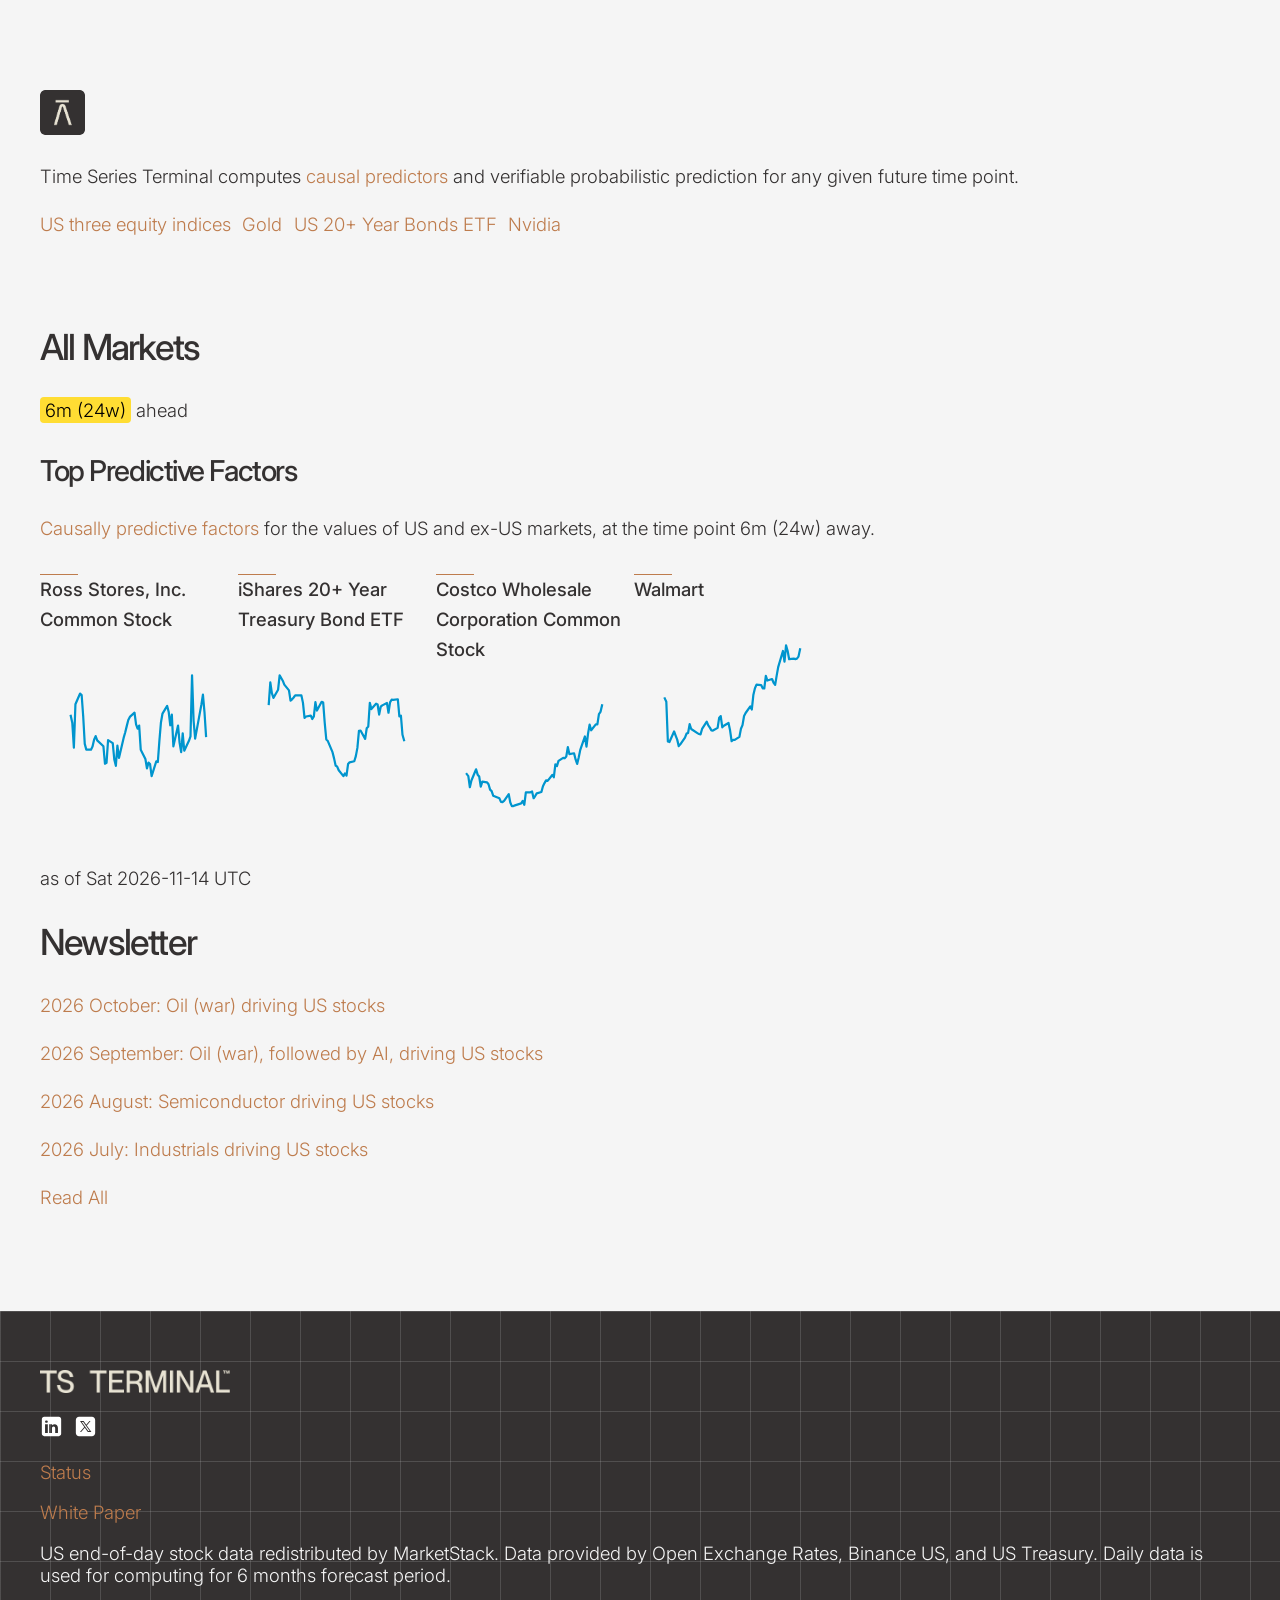
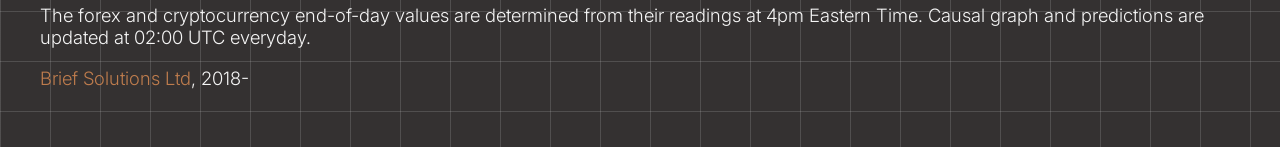
==== commit 04487fa4: "add 2026-11-14 pages" ====
--- a/index.html
+++ b/index.html
@@ -51,7 +51,7 @@
   <rdf:RDF xmlns:dc="http://purl.org/dc/elements/1.1/" xmlns:cc="http://creativecommons.org/ns#" xmlns:rdf="http://www.w3.org/1999/02/22-rdf-syntax-ns#">
    <cc:Work>
     <dc:type rdf:resource="http://purl.org/dc/dcmitype/StillImage"/>
-    <dc:date>2026-11-08T13:36:34.964361</dc:date>
+    <dc:date>2026-11-15T16:34:13.641360</dc:date>
     <dc:format>image/svg+xml</dc:format>
     <dc:creator>
      <cc:Agent>
@@ -67,72 +67,72 @@
  <g id="figure_1">
   <g id="axes_1">
    <g id="line2d_1">
-    <path d="M 27.687273 20.088 
-L 29.086646 31.073143 
-L 30.486019 41.225143 
-L 31.885392 39.990857 
-L 36.083511 71.094857 
-L 37.482884 67.700571 
-L 38.882257 72.915429 
-L 40.28163 90.504 
-L 41.681003 59.492571 
-L 45.879122 51.84 
-L 47.278495 52.858286 
-L 48.677868 68.04 
-L 50.077241 87.788571 
-L 51.476614 91.861714 
-L 55.674734 91.892571 
-L 57.074107 89.732571 
-L 58.47348 84.764571 
-L 59.872853 82.234286 
-L 61.272226 85.258286 
-L 66.869718 89.516571 
-L 68.269091 101.982857 
-L 69.668464 101.334857 
-L 71.067837 85.104 
-L 75.265956 87.264 
-L 76.665329 98.928 
-L 78.064702 103.433143 
-L 79.464075 88.992 
-L 80.863448 97.848 
-L 85.061567 83.530286 
-L 86.46094 79.642286 
-L 87.860313 75.106286 
-L 89.259687 70.724571 
-L 90.65906 68.502857 
-L 94.857179 65.509714 
-L 96.256552 73.810286 
-L 97.655925 76.896 
-L 99.055298 74.736 
-L 100.454671 91.892571 
-L 104.65279 98.588571 
-L 106.052163 105.253714 
-L 107.451536 101.180571 
-L 108.850909 102.198857 
-L 110.250282 110.808 
-L 114.448401 100.224 
-L 115.847774 100.717714 
-L 117.247147 85.628571 
-L 118.64652 72.483429 
-L 120.045893 66.126857 
-L 124.244013 60.665143 
-L 125.643386 65.046857 
-L 127.042759 74.489143 
-L 128.442132 66.805714 
-L 129.841505 89.547429 
-L 134.039624 74.705143 
-L 135.438997 87.109714 
-L 136.83837 93.620571 
-L 138.237743 80.290286 
-L 139.637116 92.694857 
-L 143.835235 85.566857 
-L 145.234608 82.450286 
-L 146.633981 38.818286 
-L 148.033354 71.249143 
-L 149.432727 84.024 
-" clip-path="url(#pff712336c0)" style="fill: none; stroke: #0095ce; stroke-width: 2; stroke-linecap: square"/>
+    <path d="M 27.687273 56.48488 
+L 29.086646 63.056538 
+L 30.486019 85.221305 
+L 31.885392 46.141322 
+L 36.083511 36.497704 
+L 37.482884 37.780928 
+L 38.882257 56.912621 
+L 40.28163 81.799376 
+L 41.681003 86.932269 
+L 45.879122 86.971155 
+L 47.278495 84.249166 
+L 48.677868 77.988592 
+L 50.077241 74.799976 
+L 51.476614 78.61076 
+L 57.074107 83.976967 
+L 58.47348 99.686731 
+L 59.872853 98.870135 
+L 61.272226 78.416333 
+L 65.470345 81.138321 
+L 66.869718 95.837061 
+L 68.269091 101.514352 
+L 69.668464 83.315913 
+L 71.067837 94.476067 
+L 75.265956 76.433169 
+L 76.665329 71.533589 
+L 78.064702 65.817413 
+L 79.464075 60.295664 
+L 80.863448 57.495904 
+L 85.061567 53.724005 
+L 86.46094 64.184219 
+L 87.860313 68.072775 
+L 89.259687 65.350786 
+L 90.65906 86.971155 
+L 94.857179 95.40932 
+L 96.256552 103.8086 
+L 97.655925 98.675707 
+L 99.055298 99.95893 
+L 100.454671 110.808 
+L 104.65279 97.470255 
+L 106.052163 98.092423 
+L 107.451536 79.077387 
+L 108.850909 62.512141 
+L 110.250282 54.501716 
+L 114.448401 47.618973 
+L 115.847774 53.140722 
+L 117.247147 65.039702 
+L 118.64652 55.357198 
+L 120.045893 84.015853 
+L 124.244013 65.311901 
+L 125.643386 80.943894 
+L 127.042759 89.148746 
+L 128.442132 72.350186 
+L 129.841505 87.982179 
+L 134.039624 78.999616 
+L 135.438997 75.072175 
+L 136.83837 20.088 
+L 138.237743 60.956718 
+L 139.637116 77.055338 
+L 143.835235 54.073975 
+L 145.234608 46.491292 
+L 146.633981 37.469843 
+L 148.033354 53.140722 
+L 149.432727 74.76109 
+" clip-path="url(#p1a5c4b5fbe)" style="fill: none; stroke: #0095ce; stroke-width: 2; stroke-linecap: square"/>
     <defs>
-     <path id="m7305b4403b" d="M 0 4.5 
+     <path id="m4d2aad5d80" d="M 0 4.5 
 C 1.193414 4.5 2.338109 4.025852 3.181981 3.181981 
 C 4.025852 2.338109 4.5 1.193414 4.5 0 
 C 4.5 -1.193414 4.025852 -2.338109 3.181981 -3.181981 
@@ -144,76 +144,76 @@
 z
 " style="stroke: #8e8e8e; stroke-width: 2"/>
     </defs>
-    <g clip-path="url(#pff712336c0)">
-     <use data-time="2026-08-11" data-value="251.81" visibility="hidden" onmouseover="showData(event)" onmouseout="hideData(event)" ontouchstart="showData(event)" ontouchend="hideData(event)" pointer-events="all" xlink:href="#m7305b4403b" x="27.687273" y="20.088" style="fill: #0095ce; stroke: #8e8e8e; stroke-width: 2"/>
-     <use data-time="2026-08-12" data-value="248.25" visibility="hidden" onmouseover="showData(event)" onmouseout="hideData(event)" ontouchstart="showData(event)" ontouchend="hideData(event)" pointer-events="all" xlink:href="#m7305b4403b" x="29.086646" y="31.073143" style="fill: #0095ce; stroke: #8e8e8e; stroke-width: 2"/>
-     <use data-time="2026-08-13" data-value="244.96" visibility="hidden" onmouseover="showData(event)" onmouseout="hideData(event)" ontouchstart="showData(event)" ontouchend="hideData(event)" pointer-events="all" xlink:href="#m7305b4403b" x="30.486019" y="41.225143" style="fill: #0095ce; stroke: #8e8e8e; stroke-width: 2"/>
-     <use data-time="2026-08-14" data-value="245.36" visibility="hidden" onmouseover="showData(event)" onmouseout="hideData(event)" ontouchstart="showData(event)" ontouchend="hideData(event)" pointer-events="all" xlink:href="#m7305b4403b" x="31.885392" y="39.990857" style="fill: #0095ce; stroke: #8e8e8e; stroke-width: 2"/>
-     <use data-time="2026-08-17" data-value="235.28" visibility="hidden" onmouseover="showData(event)" onmouseout="hideData(event)" ontouchstart="showData(event)" ontouchend="hideData(event)" pointer-events="all" xlink:href="#m7305b4403b" x="36.083511" y="71.094857" style="fill: #0095ce; stroke: #8e8e8e; stroke-width: 2"/>
-     <use data-time="2026-08-18" data-value="236.38" visibility="hidden" onmouseover="showData(event)" onmouseout="hideData(event)" ontouchstart="showData(event)" ontouchend="hideData(event)" pointer-events="all" xlink:href="#m7305b4403b" x="37.482884" y="67.700571" style="fill: #0095ce; stroke: #8e8e8e; stroke-width: 2"/>
-     <use data-time="2026-08-19" data-value="234.69" visibility="hidden" onmouseover="showData(event)" onmouseout="hideData(event)" ontouchstart="showData(event)" ontouchend="hideData(event)" pointer-events="all" xlink:href="#m7305b4403b" x="38.882257" y="72.915429" style="fill: #0095ce; stroke: #8e8e8e; stroke-width: 2"/>
-     <use data-time="2026-08-20" data-value="228.99" visibility="hidden" onmouseover="showData(event)" onmouseout="hideData(event)" ontouchstart="showData(event)" ontouchend="hideData(event)" pointer-events="all" xlink:href="#m7305b4403b" x="40.28163" y="90.504" style="fill: #0095ce; stroke: #8e8e8e; stroke-width: 2"/>
-     <use data-time="2026-08-21" data-value="239.04" visibility="hidden" onmouseover="showData(event)" onmouseout="hideData(event)" ontouchstart="showData(event)" ontouchend="hideData(event)" pointer-events="all" xlink:href="#m7305b4403b" x="41.681003" y="59.492571" style="fill: #0095ce; stroke: #8e8e8e; stroke-width: 2"/>
-     <use data-time="2026-08-24" data-value="241.52" visibility="hidden" onmouseover="showData(event)" onmouseout="hideData(event)" ontouchstart="showData(event)" ontouchend="hideData(event)" pointer-events="all" xlink:href="#m7305b4403b" x="45.879122" y="51.84" style="fill: #0095ce; stroke: #8e8e8e; stroke-width: 2"/>
-     <use data-time="2026-08-25" data-value="241.19" visibility="hidden" onmouseover="showData(event)" onmouseout="hideData(event)" ontouchstart="showData(event)" ontouchend="hideData(event)" pointer-events="all" xlink:href="#m7305b4403b" x="47.278495" y="52.858286" style="fill: #0095ce; stroke: #8e8e8e; stroke-width: 2"/>
-     <use data-time="2026-08-26" data-value="236.27" visibility="hidden" onmouseover="showData(event)" onmouseout="hideData(event)" ontouchstart="showData(event)" ontouchend="hideData(event)" pointer-events="all" xlink:href="#m7305b4403b" x="48.677868" y="68.04" style="fill: #0095ce; stroke: #8e8e8e; stroke-width: 2"/>
-     <use data-time="2026-08-27" data-value="229.87" visibility="hidden" onmouseover="showData(event)" onmouseout="hideData(event)" ontouchstart="showData(event)" ontouchend="hideData(event)" pointer-events="all" xlink:href="#m7305b4403b" x="50.077241" y="87.788571" style="fill: #0095ce; stroke: #8e8e8e; stroke-width: 2"/>
-     <use data-time="2026-08-28" data-value="228.55" visibility="hidden" onmouseover="showData(event)" onmouseout="hideData(event)" ontouchstart="showData(event)" ontouchend="hideData(event)" pointer-events="all" xlink:href="#m7305b4403b" x="51.476614" y="91.861714" style="fill: #0095ce; stroke: #8e8e8e; stroke-width: 2"/>
-     <use data-time="2026-08-31" data-value="228.54" visibility="hidden" onmouseover="showData(event)" onmouseout="hideData(event)" ontouchstart="showData(event)" ontouchend="hideData(event)" pointer-events="all" xlink:href="#m7305b4403b" x="55.674734" y="91.892571" style="fill: #0095ce; stroke: #8e8e8e; stroke-width: 2"/>
-     <use data-time="2026-09-01" data-value="229.24" visibility="hidden" onmouseover="showData(event)" onmouseout="hideData(event)" ontouchstart="showData(event)" ontouchend="hideData(event)" pointer-events="all" xlink:href="#m7305b4403b" x="57.074107" y="89.732571" style="fill: #0095ce; stroke: #8e8e8e; stroke-width: 2"/>
-     <use data-time="2026-09-02" data-value="230.85" visibility="hidden" onmouseover="showData(event)" onmouseout="hideData(event)" ontouchstart="showData(event)" ontouchend="hideData(event)" pointer-events="all" xlink:href="#m7305b4403b" x="58.47348" y="84.764571" style="fill: #0095ce; stroke: #8e8e8e; stroke-width: 2"/>
-     <use data-time="2026-09-03" data-value="231.67" visibility="hidden" onmouseover="showData(event)" onmouseout="hideData(event)" ontouchstart="showData(event)" ontouchend="hideData(event)" pointer-events="all" xlink:href="#m7305b4403b" x="59.872853" y="82.234286" style="fill: #0095ce; stroke: #8e8e8e; stroke-width: 2"/>
-     <use data-time="2026-09-04" data-value="230.69" visibility="hidden" onmouseover="showData(event)" onmouseout="hideData(event)" ontouchstart="showData(event)" ontouchend="hideData(event)" pointer-events="all" xlink:href="#m7305b4403b" x="61.272226" y="85.258286" style="fill: #0095ce; stroke: #8e8e8e; stroke-width: 2"/>
-     <use data-time="2026-09-08" data-value="229.31" visibility="hidden" onmouseover="showData(event)" onmouseout="hideData(event)" ontouchstart="showData(event)" ontouchend="hideData(event)" pointer-events="all" xlink:href="#m7305b4403b" x="66.869718" y="89.516571" style="fill: #0095ce; stroke: #8e8e8e; stroke-width: 2"/>
-     <use data-time="2026-09-09" data-value="225.27" visibility="hidden" onmouseover="showData(event)" onmouseout="hideData(event)" ontouchstart="showData(event)" ontouchend="hideData(event)" pointer-events="all" xlink:href="#m7305b4403b" x="68.269091" y="101.982857" style="fill: #0095ce; stroke: #8e8e8e; stroke-width: 2"/>
-     <use data-time="2026-09-10" data-value="225.48" visibility="hidden" onmouseover="showData(event)" onmouseout="hideData(event)" ontouchstart="showData(event)" ontouchend="hideData(event)" pointer-events="all" xlink:href="#m7305b4403b" x="69.668464" y="101.334857" style="fill: #0095ce; stroke: #8e8e8e; stroke-width: 2"/>
-     <use data-time="2026-09-11" data-value="230.74" visibility="hidden" onmouseover="showData(event)" onmouseout="hideData(event)" ontouchstart="showData(event)" ontouchend="hideData(event)" pointer-events="all" xlink:href="#m7305b4403b" x="71.067837" y="85.104" style="fill: #0095ce; stroke: #8e8e8e; stroke-width: 2"/>
-     <use data-time="2026-09-14" data-value="230.04" visibility="hidden" onmouseover="showData(event)" onmouseout="hideData(event)" ontouchstart="showData(event)" ontouchend="hideData(event)" pointer-events="all" xlink:href="#m7305b4403b" x="75.265956" y="87.264" style="fill: #0095ce; stroke: #8e8e8e; stroke-width: 2"/>
-     <use data-time="2026-09-15" data-value="226.26" visibility="hidden" onmouseover="showData(event)" onmouseout="hideData(event)" ontouchstart="showData(event)" ontouchend="hideData(event)" pointer-events="all" xlink:href="#m7305b4403b" x="76.665329" y="98.928" style="fill: #0095ce; stroke: #8e8e8e; stroke-width: 2"/>
-     <use data-time="2026-09-16" data-value="224.8" visibility="hidden" onmouseover="showData(event)" onmouseout="hideData(event)" ontouchstart="showData(event)" ontouchend="hideData(event)" pointer-events="all" xlink:href="#m7305b4403b" x="78.064702" y="103.433143" style="fill: #0095ce; stroke: #8e8e8e; stroke-width: 2"/>
-     <use data-time="2026-09-17" data-value="229.48" visibility="hidden" onmouseover="showData(event)" onmouseout="hideData(event)" ontouchstart="showData(event)" ontouchend="hideData(event)" pointer-events="all" xlink:href="#m7305b4403b" x="79.464075" y="88.992" style="fill: #0095ce; stroke: #8e8e8e; stroke-width: 2"/>
-     <use data-time="2026-09-18" data-value="226.61" visibility="hidden" onmouseover="showData(event)" onmouseout="hideData(event)" ontouchstart="showData(event)" ontouchend="hideData(event)" pointer-events="all" xlink:href="#m7305b4403b" x="80.863448" y="97.848" style="fill: #0095ce; stroke: #8e8e8e; stroke-width: 2"/>
-     <use data-time="2026-09-21" data-value="231.25" visibility="hidden" onmouseover="showData(event)" onmouseout="hideData(event)" ontouchstart="showData(event)" ontouchend="hideData(event)" pointer-events="all" xlink:href="#m7305b4403b" x="85.061567" y="83.530286" style="fill: #0095ce; stroke: #8e8e8e; stroke-width: 2"/>
-     <use data-time="2026-09-22" data-value="232.51" visibility="hidden" onmouseover="showData(event)" onmouseout="hideData(event)" ontouchstart="showData(event)" ontouchend="hideData(event)" pointer-events="all" xlink:href="#m7305b4403b" x="86.46094" y="79.642286" style="fill: #0095ce; stroke: #8e8e8e; stroke-width: 2"/>
-     <use data-time="2026-09-23" data-value="233.98" visibility="hidden" onmouseover="showData(event)" onmouseout="hideData(event)" ontouchstart="showData(event)" ontouchend="hideData(event)" pointer-events="all" xlink:href="#m7305b4403b" x="87.860313" y="75.106286" style="fill: #0095ce; stroke: #8e8e8e; stroke-width: 2"/>
-     <use data-time="2026-09-24" data-value="235.4" visibility="hidden" onmouseover="showData(event)" onmouseout="hideData(event)" ontouchstart="showData(event)" ontouchend="hideData(event)" pointer-events="all" xlink:href="#m7305b4403b" x="89.259687" y="70.724571" style="fill: #0095ce; stroke: #8e8e8e; stroke-width: 2"/>
-     <use data-time="2026-09-25" data-value="236.12" visibility="hidden" onmouseover="showData(event)" onmouseout="hideData(event)" ontouchstart="showData(event)" ontouchend="hideData(event)" pointer-events="all" xlink:href="#m7305b4403b" x="90.65906" y="68.502857" style="fill: #0095ce; stroke: #8e8e8e; stroke-width: 2"/>
-     <use data-time="2026-09-28" data-value="237.09" visibility="hidden" onmouseover="showData(event)" onmouseout="hideData(event)" ontouchstart="showData(event)" ontouchend="hideData(event)" pointer-events="all" xlink:href="#m7305b4403b" x="94.857179" y="65.509714" style="fill: #0095ce; stroke: #8e8e8e; stroke-width: 2"/>
-     <use data-time="2026-09-29" data-value="234.4" visibility="hidden" onmouseover="showData(event)" onmouseout="hideData(event)" ontouchstart="showData(event)" ontouchend="hideData(event)" pointer-events="all" xlink:href="#m7305b4403b" x="96.256552" y="73.810286" style="fill: #0095ce; stroke: #8e8e8e; stroke-width: 2"/>
-     <use data-time="2026-09-30" data-value="233.4" visibility="hidden" onmouseover="showData(event)" onmouseout="hideData(event)" ontouchstart="showData(event)" ontouchend="hideData(event)" pointer-events="all" xlink:href="#m7305b4403b" x="97.655925" y="76.896" style="fill: #0095ce; stroke: #8e8e8e; stroke-width: 2"/>
-     <use data-time="2026-10-01" data-value="234.1" visibility="hidden" onmouseover="showData(event)" onmouseout="hideData(event)" ontouchstart="showData(event)" ontouchend="hideData(event)" pointer-events="all" xlink:href="#m7305b4403b" x="99.055298" y="74.736" style="fill: #0095ce; stroke: #8e8e8e; stroke-width: 2"/>
-     <use data-time="2026-10-02" data-value="228.54" visibility="hidden" onmouseover="showData(event)" onmouseout="hideData(event)" ontouchstart="showData(event)" ontouchend="hideData(event)" pointer-events="all" xlink:href="#m7305b4403b" x="100.454671" y="91.892571" style="fill: #0095ce; stroke: #8e8e8e; stroke-width: 2"/>
-     <use data-time="2026-10-05" data-value="226.37" visibility="hidden" onmouseover="showData(event)" onmouseout="hideData(event)" ontouchstart="showData(event)" ontouchend="hideData(event)" pointer-events="all" xlink:href="#m7305b4403b" x="104.65279" y="98.588571" style="fill: #0095ce; stroke: #8e8e8e; stroke-width: 2"/>
-     <use data-time="2026-10-06" data-value="224.21" visibility="hidden" onmouseover="showData(event)" onmouseout="hideData(event)" ontouchstart="showData(event)" ontouchend="hideData(event)" pointer-events="all" xlink:href="#m7305b4403b" x="106.052163" y="105.253714" style="fill: #0095ce; stroke: #8e8e8e; stroke-width: 2"/>
-     <use data-time="2026-10-07" data-value="225.53" visibility="hidden" onmouseover="showData(event)" onmouseout="hideData(event)" ontouchstart="showData(event)" ontouchend="hideData(event)" pointer-events="all" xlink:href="#m7305b4403b" x="107.451536" y="101.180571" style="fill: #0095ce; stroke: #8e8e8e; stroke-width: 2"/>
-     <use data-time="2026-10-08" data-value="225.2" visibility="hidden" onmouseover="showData(event)" onmouseout="hideData(event)" ontouchstart="showData(event)" ontouchend="hideData(event)" pointer-events="all" xlink:href="#m7305b4403b" x="108.850909" y="102.198857" style="fill: #0095ce; stroke: #8e8e8e; stroke-width: 2"/>
-     <use data-time="2026-10-09" data-value="222.41" visibility="hidden" onmouseover="showData(event)" onmouseout="hideData(event)" ontouchstart="showData(event)" ontouchend="hideData(event)" pointer-events="all" xlink:href="#m7305b4403b" x="110.250282" y="110.808" style="fill: #0095ce; stroke: #8e8e8e; stroke-width: 2"/>
-     <use data-time="2026-10-12" data-value="225.84" visibility="hidden" onmouseover="showData(event)" onmouseout="hideData(event)" ontouchstart="showData(event)" ontouchend="hideData(event)" pointer-events="all" xlink:href="#m7305b4403b" x="114.448401" y="100.224" style="fill: #0095ce; stroke: #8e8e8e; stroke-width: 2"/>
-     <use data-time="2026-10-13" data-value="225.68" visibility="hidden" onmouseover="showData(event)" onmouseout="hideData(event)" ontouchstart="showData(event)" ontouchend="hideData(event)" pointer-events="all" xlink:href="#m7305b4403b" x="115.847774" y="100.717714" style="fill: #0095ce; stroke: #8e8e8e; stroke-width: 2"/>
-     <use data-time="2026-10-14" data-value="230.57" visibility="hidden" onmouseover="showData(event)" onmouseout="hideData(event)" ontouchstart="showData(event)" ontouchend="hideData(event)" pointer-events="all" xlink:href="#m7305b4403b" x="117.247147" y="85.628571" style="fill: #0095ce; stroke: #8e8e8e; stroke-width: 2"/>
-     <use data-time="2026-10-15" data-value="234.83" visibility="hidden" onmouseover="showData(event)" onmouseout="hideData(event)" ontouchstart="showData(event)" ontouchend="hideData(event)" pointer-events="all" xlink:href="#m7305b4403b" x="118.64652" y="72.483429" style="fill: #0095ce; stroke: #8e8e8e; stroke-width: 2"/>
-     <use data-time="2026-10-16" data-value="236.89" visibility="hidden" onmouseover="showData(event)" onmouseout="hideData(event)" ontouchstart="showData(event)" ontouchend="hideData(event)" pointer-events="all" xlink:href="#m7305b4403b" x="120.045893" y="66.126857" style="fill: #0095ce; stroke: #8e8e8e; stroke-width: 2"/>
-     <use data-time="2026-10-19" data-value="238.66" visibility="hidden" onmouseover="showData(event)" onmouseout="hideData(event)" ontouchstart="showData(event)" ontouchend="hideData(event)" pointer-events="all" xlink:href="#m7305b4403b" x="124.244013" y="60.665143" style="fill: #0095ce; stroke: #8e8e8e; stroke-width: 2"/>
-     <use data-time="2026-10-20" data-value="237.24" visibility="hidden" onmouseover="showData(event)" onmouseout="hideData(event)" ontouchstart="showData(event)" ontouchend="hideData(event)" pointer-events="all" xlink:href="#m7305b4403b" x="125.643386" y="65.046857" style="fill: #0095ce; stroke: #8e8e8e; stroke-width: 2"/>
-     <use data-time="2026-10-21" data-value="234.18" visibility="hidden" onmouseover="showData(event)" onmouseout="hideData(event)" ontouchstart="showData(event)" ontouchend="hideData(event)" pointer-events="all" xlink:href="#m7305b4403b" x="127.042759" y="74.489143" style="fill: #0095ce; stroke: #8e8e8e; stroke-width: 2"/>
-     <use data-time="2026-10-22" data-value="236.67" visibility="hidden" onmouseover="showData(event)" onmouseout="hideData(event)" ontouchstart="showData(event)" ontouchend="hideData(event)" pointer-events="all" xlink:href="#m7305b4403b" x="128.442132" y="66.805714" style="fill: #0095ce; stroke: #8e8e8e; stroke-width: 2"/>
-     <use data-time="2026-10-23" data-value="229.3" visibility="hidden" onmouseover="showData(event)" onmouseout="hideData(event)" ontouchstart="showData(event)" ontouchend="hideData(event)" pointer-events="all" xlink:href="#m7305b4403b" x="129.841505" y="89.547429" style="fill: #0095ce; stroke: #8e8e8e; stroke-width: 2"/>
-     <use data-time="2026-10-26" data-value="234.11" visibility="hidden" onmouseover="showData(event)" onmouseout="hideData(event)" ontouchstart="showData(event)" ontouchend="hideData(event)" pointer-events="all" xlink:href="#m7305b4403b" x="134.039624" y="74.705143" style="fill: #0095ce; stroke: #8e8e8e; stroke-width: 2"/>
-     <use data-time="2026-10-27" data-value="230.09" visibility="hidden" onmouseover="showData(event)" onmouseout="hideData(event)" ontouchstart="showData(event)" ontouchend="hideData(event)" pointer-events="all" xlink:href="#m7305b4403b" x="135.438997" y="87.109714" style="fill: #0095ce; stroke: #8e8e8e; stroke-width: 2"/>
-     <use data-time="2026-10-28" data-value="227.98" visibility="hidden" onmouseover="showData(event)" onmouseout="hideData(event)" ontouchstart="showData(event)" ontouchend="hideData(event)" pointer-events="all" xlink:href="#m7305b4403b" x="136.83837" y="93.620571" style="fill: #0095ce; stroke: #8e8e8e; stroke-width: 2"/>
-     <use data-time="2026-10-29" data-value="232.3" visibility="hidden" onmouseover="showData(event)" onmouseout="hideData(event)" ontouchstart="showData(event)" ontouchend="hideData(event)" pointer-events="all" xlink:href="#m7305b4403b" x="138.237743" y="80.290286" style="fill: #0095ce; stroke: #8e8e8e; stroke-width: 2"/>
-     <use data-time="2026-10-30" data-value="228.28" visibility="hidden" onmouseover="showData(event)" onmouseout="hideData(event)" ontouchstart="showData(event)" ontouchend="hideData(event)" pointer-events="all" xlink:href="#m7305b4403b" x="139.637116" y="92.694857" style="fill: #0095ce; stroke: #8e8e8e; stroke-width: 2"/>
-     <use data-time="2026-11-02" data-value="230.59" visibility="hidden" onmouseover="showData(event)" onmouseout="hideData(event)" ontouchstart="showData(event)" ontouchend="hideData(event)" pointer-events="all" xlink:href="#m7305b4403b" x="143.835235" y="85.566857" style="fill: #0095ce; stroke: #8e8e8e; stroke-width: 2"/>
-     <use data-time="2026-11-03" data-value="231.6" visibility="hidden" onmouseover="showData(event)" onmouseout="hideData(event)" ontouchstart="showData(event)" ontouchend="hideData(event)" pointer-events="all" xlink:href="#m7305b4403b" x="145.234608" y="82.450286" style="fill: #0095ce; stroke: #8e8e8e; stroke-width: 2"/>
-     <use data-time="2026-11-04" data-value="245.74" visibility="hidden" onmouseover="showData(event)" onmouseout="hideData(event)" ontouchstart="showData(event)" ontouchend="hideData(event)" pointer-events="all" xlink:href="#m7305b4403b" x="146.633981" y="38.818286" style="fill: #0095ce; stroke: #8e8e8e; stroke-width: 2"/>
-     <use data-time="2026-11-05" data-value="235.23" visibility="hidden" onmouseover="showData(event)" onmouseout="hideData(event)" ontouchstart="showData(event)" ontouchend="hideData(event)" pointer-events="all" xlink:href="#m7305b4403b" x="148.033354" y="71.249143" style="fill: #0095ce; stroke: #8e8e8e; stroke-width: 2"/>
-     <use data-time="2026-11-06" data-value="231.09" visibility="hidden" onmouseover="showData(event)" onmouseout="hideData(event)" ontouchstart="showData(event)" ontouchend="hideData(event)" pointer-events="all" xlink:href="#m7305b4403b" x="149.432727" y="84.024" style="fill: #0095ce; stroke: #8e8e8e; stroke-width: 2"/>
+    <g clip-path="url(#p1a5c4b5fbe)">
+     <use data-time="2026-08-18" data-value="236.38" visibility="hidden" onmouseover="showData(event)" onmouseout="hideData(event)" ontouchstart="showData(event)" ontouchend="hideData(event)" pointer-events="all" xlink:href="#m4d2aad5d80" x="27.687273" y="56.48488" style="fill: #0095ce; stroke: #8e8e8e; stroke-width: 2"/>
+     <use data-time="2026-08-19" data-value="234.69" visibility="hidden" onmouseover="showData(event)" onmouseout="hideData(event)" ontouchstart="showData(event)" ontouchend="hideData(event)" pointer-events="all" xlink:href="#m4d2aad5d80" x="29.086646" y="63.056538" style="fill: #0095ce; stroke: #8e8e8e; stroke-width: 2"/>
+     <use data-time="2026-08-20" data-value="228.99" visibility="hidden" onmouseover="showData(event)" onmouseout="hideData(event)" ontouchstart="showData(event)" ontouchend="hideData(event)" pointer-events="all" xlink:href="#m4d2aad5d80" x="30.486019" y="85.221305" style="fill: #0095ce; stroke: #8e8e8e; stroke-width: 2"/>
+     <use data-time="2026-08-21" data-value="239.04" visibility="hidden" onmouseover="showData(event)" onmouseout="hideData(event)" ontouchstart="showData(event)" ontouchend="hideData(event)" pointer-events="all" xlink:href="#m4d2aad5d80" x="31.885392" y="46.141322" style="fill: #0095ce; stroke: #8e8e8e; stroke-width: 2"/>
+     <use data-time="2026-08-24" data-value="241.52" visibility="hidden" onmouseover="showData(event)" onmouseout="hideData(event)" ontouchstart="showData(event)" ontouchend="hideData(event)" pointer-events="all" xlink:href="#m4d2aad5d80" x="36.083511" y="36.497704" style="fill: #0095ce; stroke: #8e8e8e; stroke-width: 2"/>
+     <use data-time="2026-08-25" data-value="241.19" visibility="hidden" onmouseover="showData(event)" onmouseout="hideData(event)" ontouchstart="showData(event)" ontouchend="hideData(event)" pointer-events="all" xlink:href="#m4d2aad5d80" x="37.482884" y="37.780928" style="fill: #0095ce; stroke: #8e8e8e; stroke-width: 2"/>
+     <use data-time="2026-08-26" data-value="236.27" visibility="hidden" onmouseover="showData(event)" onmouseout="hideData(event)" ontouchstart="showData(event)" ontouchend="hideData(event)" pointer-events="all" xlink:href="#m4d2aad5d80" x="38.882257" y="56.912621" style="fill: #0095ce; stroke: #8e8e8e; stroke-width: 2"/>
+     <use data-time="2026-08-27" data-value="229.87" visibility="hidden" onmouseover="showData(event)" onmouseout="hideData(event)" ontouchstart="showData(event)" ontouchend="hideData(event)" pointer-events="all" xlink:href="#m4d2aad5d80" x="40.28163" y="81.799376" style="fill: #0095ce; stroke: #8e8e8e; stroke-width: 2"/>
+     <use data-time="2026-08-28" data-value="228.55" visibility="hidden" onmouseover="showData(event)" onmouseout="hideData(event)" ontouchstart="showData(event)" ontouchend="hideData(event)" pointer-events="all" xlink:href="#m4d2aad5d80" x="41.681003" y="86.932269" style="fill: #0095ce; stroke: #8e8e8e; stroke-width: 2"/>
+     <use data-time="2026-08-31" data-value="228.54" visibility="hidden" onmouseover="showData(event)" onmouseout="hideData(event)" ontouchstart="showData(event)" ontouchend="hideData(event)" pointer-events="all" xlink:href="#m4d2aad5d80" x="45.879122" y="86.971155" style="fill: #0095ce; stroke: #8e8e8e; stroke-width: 2"/>
+     <use data-time="2026-09-01" data-value="229.24" visibility="hidden" onmouseover="showData(event)" onmouseout="hideData(event)" ontouchstart="showData(event)" ontouchend="hideData(event)" pointer-events="all" xlink:href="#m4d2aad5d80" x="47.278495" y="84.249166" style="fill: #0095ce; stroke: #8e8e8e; stroke-width: 2"/>
+     <use data-time="2026-09-02" data-value="230.85" visibility="hidden" onmouseover="showData(event)" onmouseout="hideData(event)" ontouchstart="showData(event)" ontouchend="hideData(event)" pointer-events="all" xlink:href="#m4d2aad5d80" x="48.677868" y="77.988592" style="fill: #0095ce; stroke: #8e8e8e; stroke-width: 2"/>
+     <use data-time="2026-09-03" data-value="231.67" visibility="hidden" onmouseover="showData(event)" onmouseout="hideData(event)" ontouchstart="showData(event)" ontouchend="hideData(event)" pointer-events="all" xlink:href="#m4d2aad5d80" x="50.077241" y="74.799976" style="fill: #0095ce; stroke: #8e8e8e; stroke-width: 2"/>
+     <use data-time="2026-09-04" data-value="230.69" visibility="hidden" onmouseover="showData(event)" onmouseout="hideData(event)" ontouchstart="showData(event)" ontouchend="hideData(event)" pointer-events="all" xlink:href="#m4d2aad5d80" x="51.476614" y="78.61076" style="fill: #0095ce; stroke: #8e8e8e; stroke-width: 2"/>
+     <use data-time="2026-09-08" data-value="229.31" visibility="hidden" onmouseover="showData(event)" onmouseout="hideData(event)" ontouchstart="showData(event)" ontouchend="hideData(event)" pointer-events="all" xlink:href="#m4d2aad5d80" x="57.074107" y="83.976967" style="fill: #0095ce; stroke: #8e8e8e; stroke-width: 2"/>
+     <use data-time="2026-09-09" data-value="225.27" visibility="hidden" onmouseover="showData(event)" onmouseout="hideData(event)" ontouchstart="showData(event)" ontouchend="hideData(event)" pointer-events="all" xlink:href="#m4d2aad5d80" x="58.47348" y="99.686731" style="fill: #0095ce; stroke: #8e8e8e; stroke-width: 2"/>
+     <use data-time="2026-09-10" data-value="225.48" visibility="hidden" onmouseover="showData(event)" onmouseout="hideData(event)" ontouchstart="showData(event)" ontouchend="hideData(event)" pointer-events="all" xlink:href="#m4d2aad5d80" x="59.872853" y="98.870135" style="fill: #0095ce; stroke: #8e8e8e; stroke-width: 2"/>
+     <use data-time="2026-09-11" data-value="230.74" visibility="hidden" onmouseover="showData(event)" onmouseout="hideData(event)" ontouchstart="showData(event)" ontouchend="hideData(event)" pointer-events="all" xlink:href="#m4d2aad5d80" x="61.272226" y="78.416333" style="fill: #0095ce; stroke: #8e8e8e; stroke-width: 2"/>
+     <use data-time="2026-09-14" data-value="230.04" visibility="hidden" onmouseover="showData(event)" onmouseout="hideData(event)" ontouchstart="showData(event)" ontouchend="hideData(event)" pointer-events="all" xlink:href="#m4d2aad5d80" x="65.470345" y="81.138321" style="fill: #0095ce; stroke: #8e8e8e; stroke-width: 2"/>
+     <use data-time="2026-09-15" data-value="226.26" visibility="hidden" onmouseover="showData(event)" onmouseout="hideData(event)" ontouchstart="showData(event)" ontouchend="hideData(event)" pointer-events="all" xlink:href="#m4d2aad5d80" x="66.869718" y="95.837061" style="fill: #0095ce; stroke: #8e8e8e; stroke-width: 2"/>
+     <use data-time="2026-09-16" data-value="224.8" visibility="hidden" onmouseover="showData(event)" onmouseout="hideData(event)" ontouchstart="showData(event)" ontouchend="hideData(event)" pointer-events="all" xlink:href="#m4d2aad5d80" x="68.269091" y="101.514352" style="fill: #0095ce; stroke: #8e8e8e; stroke-width: 2"/>
+     <use data-time="2026-09-17" data-value="229.48" visibility="hidden" onmouseover="showData(event)" onmouseout="hideData(event)" ontouchstart="showData(event)" ontouchend="hideData(event)" pointer-events="all" xlink:href="#m4d2aad5d80" x="69.668464" y="83.315913" style="fill: #0095ce; stroke: #8e8e8e; stroke-width: 2"/>
+     <use data-time="2026-09-18" data-value="226.61" visibility="hidden" onmouseover="showData(event)" onmouseout="hideData(event)" ontouchstart="showData(event)" ontouchend="hideData(event)" pointer-events="all" xlink:href="#m4d2aad5d80" x="71.067837" y="94.476067" style="fill: #0095ce; stroke: #8e8e8e; stroke-width: 2"/>
+     <use data-time="2026-09-21" data-value="231.25" visibility="hidden" onmouseover="showData(event)" onmouseout="hideData(event)" ontouchstart="showData(event)" ontouchend="hideData(event)" pointer-events="all" xlink:href="#m4d2aad5d80" x="75.265956" y="76.433169" style="fill: #0095ce; stroke: #8e8e8e; stroke-width: 2"/>
+     <use data-time="2026-09-22" data-value="232.51" visibility="hidden" onmouseover="showData(event)" onmouseout="hideData(event)" ontouchstart="showData(event)" ontouchend="hideData(event)" pointer-events="all" xlink:href="#m4d2aad5d80" x="76.665329" y="71.533589" style="fill: #0095ce; stroke: #8e8e8e; stroke-width: 2"/>
+     <use data-time="2026-09-23" data-value="233.98" visibility="hidden" onmouseover="showData(event)" onmouseout="hideData(event)" ontouchstart="showData(event)" ontouchend="hideData(event)" pointer-events="all" xlink:href="#m4d2aad5d80" x="78.064702" y="65.817413" style="fill: #0095ce; stroke: #8e8e8e; stroke-width: 2"/>
+     <use data-time="2026-09-24" data-value="235.4" visibility="hidden" onmouseover="showData(event)" onmouseout="hideData(event)" ontouchstart="showData(event)" ontouchend="hideData(event)" pointer-events="all" xlink:href="#m4d2aad5d80" x="79.464075" y="60.295664" style="fill: #0095ce; stroke: #8e8e8e; stroke-width: 2"/>
+     <use data-time="2026-09-25" data-value="236.12" visibility="hidden" onmouseover="showData(event)" onmouseout="hideData(event)" ontouchstart="showData(event)" ontouchend="hideData(event)" pointer-events="all" xlink:href="#m4d2aad5d80" x="80.863448" y="57.495904" style="fill: #0095ce; stroke: #8e8e8e; stroke-width: 2"/>
+     <use data-time="2026-09-28" data-value="237.09" visibility="hidden" onmouseover="showData(event)" onmouseout="hideData(event)" ontouchstart="showData(event)" ontouchend="hideData(event)" pointer-events="all" xlink:href="#m4d2aad5d80" x="85.061567" y="53.724005" style="fill: #0095ce; stroke: #8e8e8e; stroke-width: 2"/>
+     <use data-time="2026-09-29" data-value="234.4" visibility="hidden" onmouseover="showData(event)" onmouseout="hideData(event)" ontouchstart="showData(event)" ontouchend="hideData(event)" pointer-events="all" xlink:href="#m4d2aad5d80" x="86.46094" y="64.184219" style="fill: #0095ce; stroke: #8e8e8e; stroke-width: 2"/>
+     <use data-time="2026-09-30" data-value="233.4" visibility="hidden" onmouseover="showData(event)" onmouseout="hideData(event)" ontouchstart="showData(event)" ontouchend="hideData(event)" pointer-events="all" xlink:href="#m4d2aad5d80" x="87.860313" y="68.072775" style="fill: #0095ce; stroke: #8e8e8e; stroke-width: 2"/>
+     <use data-time="2026-10-01" data-value="234.1" visibility="hidden" onmouseover="showData(event)" onmouseout="hideData(event)" ontouchstart="showData(event)" ontouchend="hideData(event)" pointer-events="all" xlink:href="#m4d2aad5d80" x="89.259687" y="65.350786" style="fill: #0095ce; stroke: #8e8e8e; stroke-width: 2"/>
+     <use data-time="2026-10-02" data-value="228.54" visibility="hidden" onmouseover="showData(event)" onmouseout="hideData(event)" ontouchstart="showData(event)" ontouchend="hideData(event)" pointer-events="all" xlink:href="#m4d2aad5d80" x="90.65906" y="86.971155" style="fill: #0095ce; stroke: #8e8e8e; stroke-width: 2"/>
+     <use data-time="2026-10-05" data-value="226.37" visibility="hidden" onmouseover="showData(event)" onmouseout="hideData(event)" ontouchstart="showData(event)" ontouchend="hideData(event)" pointer-events="all" xlink:href="#m4d2aad5d80" x="94.857179" y="95.40932" style="fill: #0095ce; stroke: #8e8e8e; stroke-width: 2"/>
+     <use data-time="2026-10-06" data-value="224.21" visibility="hidden" onmouseover="showData(event)" onmouseout="hideData(event)" ontouchstart="showData(event)" ontouchend="hideData(event)" pointer-events="all" xlink:href="#m4d2aad5d80" x="96.256552" y="103.8086" style="fill: #0095ce; stroke: #8e8e8e; stroke-width: 2"/>
+     <use data-time="2026-10-07" data-value="225.53" visibility="hidden" onmouseover="showData(event)" onmouseout="hideData(event)" ontouchstart="showData(event)" ontouchend="hideData(event)" pointer-events="all" xlink:href="#m4d2aad5d80" x="97.655925" y="98.675707" style="fill: #0095ce; stroke: #8e8e8e; stroke-width: 2"/>
+     <use data-time="2026-10-08" data-value="225.2" visibility="hidden" onmouseover="showData(event)" onmouseout="hideData(event)" ontouchstart="showData(event)" ontouchend="hideData(event)" pointer-events="all" xlink:href="#m4d2aad5d80" x="99.055298" y="99.95893" style="fill: #0095ce; stroke: #8e8e8e; stroke-width: 2"/>
+     <use data-time="2026-10-09" data-value="222.41" visibility="hidden" onmouseover="showData(event)" onmouseout="hideData(event)" ontouchstart="showData(event)" ontouchend="hideData(event)" pointer-events="all" xlink:href="#m4d2aad5d80" x="100.454671" y="110.808" style="fill: #0095ce; stroke: #8e8e8e; stroke-width: 2"/>
+     <use data-time="2026-10-12" data-value="225.84" visibility="hidden" onmouseover="showData(event)" onmouseout="hideData(event)" ontouchstart="showData(event)" ontouchend="hideData(event)" pointer-events="all" xlink:href="#m4d2aad5d80" x="104.65279" y="97.470255" style="fill: #0095ce; stroke: #8e8e8e; stroke-width: 2"/>
+     <use data-time="2026-10-13" data-value="225.68" visibility="hidden" onmouseover="showData(event)" onmouseout="hideData(event)" ontouchstart="showData(event)" ontouchend="hideData(event)" pointer-events="all" xlink:href="#m4d2aad5d80" x="106.052163" y="98.092423" style="fill: #0095ce; stroke: #8e8e8e; stroke-width: 2"/>
+     <use data-time="2026-10-14" data-value="230.57" visibility="hidden" onmouseover="showData(event)" onmouseout="hideData(event)" ontouchstart="showData(event)" ontouchend="hideData(event)" pointer-events="all" xlink:href="#m4d2aad5d80" x="107.451536" y="79.077387" style="fill: #0095ce; stroke: #8e8e8e; stroke-width: 2"/>
+     <use data-time="2026-10-15" data-value="234.83" visibility="hidden" onmouseover="showData(event)" onmouseout="hideData(event)" ontouchstart="showData(event)" ontouchend="hideData(event)" pointer-events="all" xlink:href="#m4d2aad5d80" x="108.850909" y="62.512141" style="fill: #0095ce; stroke: #8e8e8e; stroke-width: 2"/>
+     <use data-time="2026-10-16" data-value="236.89" visibility="hidden" onmouseover="showData(event)" onmouseout="hideData(event)" ontouchstart="showData(event)" ontouchend="hideData(event)" pointer-events="all" xlink:href="#m4d2aad5d80" x="110.250282" y="54.501716" style="fill: #0095ce; stroke: #8e8e8e; stroke-width: 2"/>
+     <use data-time="2026-10-19" data-value="238.66" visibility="hidden" onmouseover="showData(event)" onmouseout="hideData(event)" ontouchstart="showData(event)" ontouchend="hideData(event)" pointer-events="all" xlink:href="#m4d2aad5d80" x="114.448401" y="47.618973" style="fill: #0095ce; stroke: #8e8e8e; stroke-width: 2"/>
+     <use data-time="2026-10-20" data-value="237.24" visibility="hidden" onmouseover="showData(event)" onmouseout="hideData(event)" ontouchstart="showData(event)" ontouchend="hideData(event)" pointer-events="all" xlink:href="#m4d2aad5d80" x="115.847774" y="53.140722" style="fill: #0095ce; stroke: #8e8e8e; stroke-width: 2"/>
+     <use data-time="2026-10-21" data-value="234.18" visibility="hidden" onmouseover="showData(event)" onmouseout="hideData(event)" ontouchstart="showData(event)" ontouchend="hideData(event)" pointer-events="all" xlink:href="#m4d2aad5d80" x="117.247147" y="65.039702" style="fill: #0095ce; stroke: #8e8e8e; stroke-width: 2"/>
+     <use data-time="2026-10-22" data-value="236.67" visibility="hidden" onmouseover="showData(event)" onmouseout="hideData(event)" ontouchstart="showData(event)" ontouchend="hideData(event)" pointer-events="all" xlink:href="#m4d2aad5d80" x="118.64652" y="55.357198" style="fill: #0095ce; stroke: #8e8e8e; stroke-width: 2"/>
+     <use data-time="2026-10-23" data-value="229.3" visibility="hidden" onmouseover="showData(event)" onmouseout="hideData(event)" ontouchstart="showData(event)" ontouchend="hideData(event)" pointer-events="all" xlink:href="#m4d2aad5d80" x="120.045893" y="84.015853" style="fill: #0095ce; stroke: #8e8e8e; stroke-width: 2"/>
+     <use data-time="2026-10-26" data-value="234.11" visibility="hidden" onmouseover="showData(event)" onmouseout="hideData(event)" ontouchstart="showData(event)" ontouchend="hideData(event)" pointer-events="all" xlink:href="#m4d2aad5d80" x="124.244013" y="65.311901" style="fill: #0095ce; stroke: #8e8e8e; stroke-width: 2"/>
+     <use data-time="2026-10-27" data-value="230.09" visibility="hidden" onmouseover="showData(event)" onmouseout="hideData(event)" ontouchstart="showData(event)" ontouchend="hideData(event)" pointer-events="all" xlink:href="#m4d2aad5d80" x="125.643386" y="80.943894" style="fill: #0095ce; stroke: #8e8e8e; stroke-width: 2"/>
+     <use data-time="2026-10-28" data-value="227.98" visibility="hidden" onmouseover="showData(event)" onmouseout="hideData(event)" ontouchstart="showData(event)" ontouchend="hideData(event)" pointer-events="all" xlink:href="#m4d2aad5d80" x="127.042759" y="89.148746" style="fill: #0095ce; stroke: #8e8e8e; stroke-width: 2"/>
+     <use data-time="2026-10-29" data-value="232.3" visibility="hidden" onmouseover="showData(event)" onmouseout="hideData(event)" ontouchstart="showData(event)" ontouchend="hideData(event)" pointer-events="all" xlink:href="#m4d2aad5d80" x="128.442132" y="72.350186" style="fill: #0095ce; stroke: #8e8e8e; stroke-width: 2"/>
+     <use data-time="2026-10-30" data-value="228.28" visibility="hidden" onmouseover="showData(event)" onmouseout="hideData(event)" ontouchstart="showData(event)" ontouchend="hideData(event)" pointer-events="all" xlink:href="#m4d2aad5d80" x="129.841505" y="87.982179" style="fill: #0095ce; stroke: #8e8e8e; stroke-width: 2"/>
+     <use data-time="2026-11-02" data-value="230.59" visibility="hidden" onmouseover="showData(event)" onmouseout="hideData(event)" ontouchstart="showData(event)" ontouchend="hideData(event)" pointer-events="all" xlink:href="#m4d2aad5d80" x="134.039624" y="78.999616" style="fill: #0095ce; stroke: #8e8e8e; stroke-width: 2"/>
+     <use data-time="2026-11-03" data-value="231.6" visibility="hidden" onmouseover="showData(event)" onmouseout="hideData(event)" ontouchstart="showData(event)" ontouchend="hideData(event)" pointer-events="all" xlink:href="#m4d2aad5d80" x="135.438997" y="75.072175" style="fill: #0095ce; stroke: #8e8e8e; stroke-width: 2"/>
+     <use data-time="2026-11-04" data-value="245.74" visibility="hidden" onmouseover="showData(event)" onmouseout="hideData(event)" ontouchstart="showData(event)" ontouchend="hideData(event)" pointer-events="all" xlink:href="#m4d2aad5d80" x="136.83837" y="20.088" style="fill: #0095ce; stroke: #8e8e8e; stroke-width: 2"/>
+     <use data-time="2026-11-05" data-value="235.23" visibility="hidden" onmouseover="showData(event)" onmouseout="hideData(event)" ontouchstart="showData(event)" ontouchend="hideData(event)" pointer-events="all" xlink:href="#m4d2aad5d80" x="138.237743" y="60.956718" style="fill: #0095ce; stroke: #8e8e8e; stroke-width: 2"/>
+     <use data-time="2026-11-06" data-value="231.09" visibility="hidden" onmouseover="showData(event)" onmouseout="hideData(event)" ontouchstart="showData(event)" ontouchend="hideData(event)" pointer-events="all" xlink:href="#m4d2aad5d80" x="139.637116" y="77.055338" style="fill: #0095ce; stroke: #8e8e8e; stroke-width: 2"/>
+     <use data-time="2026-11-09" data-value="237.0" visibility="hidden" onmouseover="showData(event)" onmouseout="hideData(event)" ontouchstart="showData(event)" ontouchend="hideData(event)" pointer-events="all" xlink:href="#m4d2aad5d80" x="143.835235" y="54.073975" style="fill: #0095ce; stroke: #8e8e8e; stroke-width: 2"/>
+     <use data-time="2026-11-10" data-value="238.95" visibility="hidden" onmouseover="showData(event)" onmouseout="hideData(event)" ontouchstart="showData(event)" ontouchend="hideData(event)" pointer-events="all" xlink:href="#m4d2aad5d80" x="145.234608" y="46.491292" style="fill: #0095ce; stroke: #8e8e8e; stroke-width: 2"/>
+     <use data-time="2026-11-11" data-value="241.27" visibility="hidden" onmouseover="showData(event)" onmouseout="hideData(event)" ontouchstart="showData(event)" ontouchend="hideData(event)" pointer-events="all" xlink:href="#m4d2aad5d80" x="146.633981" y="37.469843" style="fill: #0095ce; stroke: #8e8e8e; stroke-width: 2"/>
+     <use data-time="2026-11-12" data-value="237.24" visibility="hidden" onmouseover="showData(event)" onmouseout="hideData(event)" ontouchstart="showData(event)" ontouchend="hideData(event)" pointer-events="all" xlink:href="#m4d2aad5d80" x="148.033354" y="53.140722" style="fill: #0095ce; stroke: #8e8e8e; stroke-width: 2"/>
+     <use data-time="2026-11-13" data-value="231.68" visibility="hidden" onmouseover="showData(event)" onmouseout="hideData(event)" ontouchstart="showData(event)" ontouchend="hideData(event)" pointer-events="all" xlink:href="#m4d2aad5d80" x="149.432727" y="74.76109" style="fill: #0095ce; stroke: #8e8e8e; stroke-width: 2"/>
     </g>
    </g>
   </g>
  </g>
  <defs>
-  <clipPath id="pff712336c0">
+  <clipPath id="p1a5c4b5fbe">
    <rect x="21.6" y="15.552" width="133.92" height="99.792"/>
   </clipPath>
  </defs>
@@ -222,13 +222,13 @@
     </div>
     
     <div class="small-multiples-child">
-      <p class="small-multiples-title">20-Year Treasury Constant Maturity Rate</p>
+      <p class="small-multiples-title">iShares 20+ Year Treasury Bond ETF</p>
       <svg xmlns:xlink="http://www.w3.org/1999/xlink" viewBox="0 0 172.8 129.6" xmlns="http://www.w3.org/2000/svg" version="1.1">
  <metadata>
   <rdf:RDF xmlns:dc="http://purl.org/dc/elements/1.1/" xmlns:cc="http://creativecommons.org/ns#" xmlns:rdf="http://www.w3.org/1999/02/22-rdf-syntax-ns#">
    <cc:Work>
     <dc:type rdf:resource="http://purl.org/dc/dcmitype/StillImage"/>
-    <dc:date>2026-11-08T13:36:34.970966</dc:date>
+    <dc:date>2026-11-15T16:34:13.647685</dc:date>
     <dc:format>image/svg+xml</dc:format>
     <dc:creator>
      <cc:Agent>
@@ -244,70 +244,72 @@
  <g id="figure_1">
   <g id="axes_1">
    <g id="line2d_1">
-    <path d="M 27.687273 95.962909 
-L 29.086646 97.612364 
-L 30.486019 104.210182 
-L 31.885392 95.962909 
-L 36.083511 87.715636 
-L 37.482884 91.014545 
-L 38.882257 109.158545 
-L 40.28163 104.210182 
-L 41.681003 95.962909 
-L 45.879122 102.560727 
-L 47.278495 110.808 
-L 48.677868 109.158545 
-L 50.077241 107.509091 
-L 51.476614 102.560727 
-L 55.674734 97.612364 
-L 57.074107 92.664 
-L 58.47348 92.664 
-L 59.872853 95.962909 
-L 61.272226 95.962909 
-L 66.869718 94.313455 
-L 68.269091 91.014545 
-L 69.668464 72.870545 
-L 71.067837 74.52 
-L 75.265956 76.169455 
-L 76.665329 71.221091 
-L 78.064702 72.870545 
-L 79.464075 84.416727 
-L 80.863448 74.52 
-L 85.061567 82.767273 
-L 86.46094 82.767273 
-L 87.860313 62.973818 
-L 89.259687 49.778182 
-L 90.65906 48.128727 
-L 94.857179 38.232 
-L 96.256552 31.634182 
-L 97.655925 25.036364 
-L 99.055298 31.634182 
-L 100.454671 26.685818 
-L 104.65279 21.737455 
-L 106.052163 25.036364 
-L 107.451536 20.088 
-L 108.850909 31.634182 
-L 110.250282 29.984727 
-L 115.847774 38.232 
-L 117.247147 43.180364 
-L 118.64652 58.025455 
-L 120.045893 59.674909 
-L 124.244013 49.778182 
-L 125.643386 59.674909 
-L 127.042759 59.674909 
-L 128.442132 84.416727 
-L 129.841505 76.169455 
-L 134.039624 79.468364 
-L 135.438997 81.117818 
-L 136.83837 69.571636 
-L 138.237743 79.468364 
-L 139.637116 81.117818 
-L 145.234608 79.468364 
-L 146.633981 87.715636 
-L 148.033354 92.664 
-L 149.432727 89.365091 
-" clip-path="url(#p0a7e98f1d7)" style="fill: none; stroke: #0095ce; stroke-width: 2; stroke-linecap: square"/>
+    <path d="M 27.687273 45.906113 
+L 29.086646 26.506868 
+L 30.486019 36.206491 
+L 31.885392 40.343094 
+L 36.083511 33.068377 
+L 37.482884 20.088 
+L 38.882257 22.512906 
+L 40.28163 24.937811 
+L 41.681003 28.503849 
+L 45.879122 33.638943 
+L 47.278495 42.910642 
+L 48.677868 41.721011 
+L 50.077241 40.057811 
+L 51.476614 38.06083 
+L 57.074107 38.203472 
+L 58.47348 44.907623 
+L 59.872853 58.458566 
+L 61.272226 57.174792 
+L 65.470345 56.318943 
+L 66.869718 59.457057 
+L 68.269091 57.032151 
+L 69.668464 44.194415 
+L 71.067837 51.754415 
+L 75.265956 43.909132 
+L 76.665329 44.62234 
+L 78.064702 63.023094 
+L 79.464075 77.857811 
+L 80.863448 79.284226 
+L 85.061567 89.269132 
+L 86.46094 94.832151 
+L 87.860313 101.251019 
+L 89.259687 102.249509 
+L 90.65906 105.530264 
+L 94.857179 110.808 
+L 96.256552 108.383094 
+L 97.655925 110.308755 
+L 99.055298 99.967245 
+L 100.454671 98.398189 
+L 104.65279 97.399698 
+L 106.052163 92.83517 
+L 107.451536 85.417811 
+L 108.850909 70.012528 
+L 110.250282 69.804272 
+L 114.448401 77.287245 
+L 115.847774 67.730264 
+L 117.247147 66.161208 
+L 118.64652 44.764981 
+L 120.045893 50.470642 
+L 124.244013 45.62083 
+L 125.643386 46.334038 
+L 127.042759 55.463094 
+L 128.442132 48.331019 
+L 129.841505 47.139962 
+L 134.039624 44.907623 
+L 135.438997 53.751396 
+L 136.83837 44.479698 
+L 138.237743 42.054792 
+L 139.637116 42.197434 
+L 143.835235 41.626868 
+L 145.234608 57.032151 
+L 146.633981 56.461585 
+L 148.033354 73.578566 
+L 149.432727 78.428377 
+" clip-path="url(#p750d05ad59)" style="fill: none; stroke: #0095ce; stroke-width: 2; stroke-linecap: square"/>
     <defs>
-     <path id="m8dae249ec7" d="M 0 4.5 
+     <path id="m0c7a94b6db" d="M 0 4.5 
 C 1.193414 4.5 2.338109 4.025852 3.181981 3.181981 
 C 4.025852 2.338109 4.5 1.193414 4.5 0 
 C 4.5 -1.193414 4.025852 -2.338109 3.181981 -3.181981 
@@ -319,74 +321,76 @@
 z
 " style="stroke: #8e8e8e; stroke-width: 2"/>
     </defs>
-    <g clip-path="url(#p0a7e98f1d7)">
-     <use data-time="2026-08-11" data-value="5.25" visibility="hidden" onmouseover="showData(event)" onmouseout="hideData(event)" ontouchstart="showData(event)" ontouchend="hideData(event)" pointer-events="all" xlink:href="#m8dae249ec7" x="27.687273" y="95.962909" style="fill: #0095ce; stroke: #8e8e8e; stroke-width: 2"/>
-     <use data-time="2026-08-12" data-value="5.24" visibility="hidden" onmouseover="showData(event)" onmouseout="hideData(event)" ontouchstart="showData(event)" ontouchend="hideData(event)" pointer-events="all" xlink:href="#m8dae249ec7" x="29.086646" y="97.612364" style="fill: #0095ce; stroke: #8e8e8e; stroke-width: 2"/>
-     <use data-time="2026-08-13" data-value="5.2" visibility="hidden" onmouseover="showData(event)" onmouseout="hideData(event)" ontouchstart="showData(event)" ontouchend="hideData(event)" pointer-events="all" xlink:href="#m8dae249ec7" x="30.486019" y="104.210182" style="fill: #0095ce; stroke: #8e8e8e; stroke-width: 2"/>
-     <use data-time="2026-08-14" data-value="5.25" visibility="hidden" onmouseover="showData(event)" onmouseout="hideData(event)" ontouchstart="showData(event)" ontouchend="hideData(event)" pointer-events="all" xlink:href="#m8dae249ec7" x="31.885392" y="95.962909" style="fill: #0095ce; stroke: #8e8e8e; stroke-width: 2"/>
-     <use data-time="2026-08-17" data-value="5.3" visibility="hidden" onmouseover="showData(event)" onmouseout="hideData(event)" ontouchstart="showData(event)" ontouchend="hideData(event)" pointer-events="all" xlink:href="#m8dae249ec7" x="36.083511" y="87.715636" style="fill: #0095ce; stroke: #8e8e8e; stroke-width: 2"/>
-     <use data-time="2026-08-18" data-value="5.28" visibility="hidden" onmouseover="showData(event)" onmouseout="hideData(event)" ontouchstart="showData(event)" ontouchend="hideData(event)" pointer-events="all" xlink:href="#m8dae249ec7" x="37.482884" y="91.014545" style="fill: #0095ce; stroke: #8e8e8e; stroke-width: 2"/>
-     <use data-time="2026-08-19" data-value="5.17" visibility="hidden" onmouseover="showData(event)" onmouseout="hideData(event)" ontouchstart="showData(event)" ontouchend="hideData(event)" pointer-events="all" xlink:href="#m8dae249ec7" x="38.882257" y="109.158545" style="fill: #0095ce; stroke: #8e8e8e; stroke-width: 2"/>
-     <use data-time="2026-08-20" data-value="5.2" visibility="hidden" onmouseover="showData(event)" onmouseout="hideData(event)" ontouchstart="showData(event)" ontouchend="hideData(event)" pointer-events="all" xlink:href="#m8dae249ec7" x="40.28163" y="104.210182" style="fill: #0095ce; stroke: #8e8e8e; stroke-width: 2"/>
-     <use data-time="2026-08-21" data-value="5.25" visibility="hidden" onmouseover="showData(event)" onmouseout="hideData(event)" ontouchstart="showData(event)" ontouchend="hideData(event)" pointer-events="all" xlink:href="#m8dae249ec7" x="41.681003" y="95.962909" style="fill: #0095ce; stroke: #8e8e8e; stroke-width: 2"/>
-     <use data-time="2026-08-24" data-value="5.21" visibility="hidden" onmouseover="showData(event)" onmouseout="hideData(event)" ontouchstart="showData(event)" ontouchend="hideData(event)" pointer-events="all" xlink:href="#m8dae249ec7" x="45.879122" y="102.560727" style="fill: #0095ce; stroke: #8e8e8e; stroke-width: 2"/>
-     <use data-time="2026-08-25" data-value="5.16" visibility="hidden" onmouseover="showData(event)" onmouseout="hideData(event)" ontouchstart="showData(event)" ontouchend="hideData(event)" pointer-events="all" xlink:href="#m8dae249ec7" x="47.278495" y="110.808" style="fill: #0095ce; stroke: #8e8e8e; stroke-width: 2"/>
-     <use data-time="2026-08-26" data-value="5.17" visibility="hidden" onmouseover="showData(event)" onmouseout="hideData(event)" ontouchstart="showData(event)" ontouchend="hideData(event)" pointer-events="all" xlink:href="#m8dae249ec7" x="48.677868" y="109.158545" style="fill: #0095ce; stroke: #8e8e8e; stroke-width: 2"/>
-     <use data-time="2026-08-27" data-value="5.18" visibility="hidden" onmouseover="showData(event)" onmouseout="hideData(event)" ontouchstart="showData(event)" ontouchend="hideData(event)" pointer-events="all" xlink:href="#m8dae249ec7" x="50.077241" y="107.509091" style="fill: #0095ce; stroke: #8e8e8e; stroke-width: 2"/>
-     <use data-time="2026-08-28" data-value="5.21" visibility="hidden" onmouseover="showData(event)" onmouseout="hideData(event)" ontouchstart="showData(event)" ontouchend="hideData(event)" pointer-events="all" xlink:href="#m8dae249ec7" x="51.476614" y="102.560727" style="fill: #0095ce; stroke: #8e8e8e; stroke-width: 2"/>
-     <use data-time="2026-08-31" data-value="5.24" visibility="hidden" onmouseover="showData(event)" onmouseout="hideData(event)" ontouchstart="showData(event)" ontouchend="hideData(event)" pointer-events="all" xlink:href="#m8dae249ec7" x="55.674734" y="97.612364" style="fill: #0095ce; stroke: #8e8e8e; stroke-width: 2"/>
-     <use data-time="2026-09-01" data-value="5.27" visibility="hidden" onmouseover="showData(event)" onmouseout="hideData(event)" ontouchstart="showData(event)" ontouchend="hideData(event)" pointer-events="all" xlink:href="#m8dae249ec7" x="57.074107" y="92.664" style="fill: #0095ce; stroke: #8e8e8e; stroke-width: 2"/>
-     <use data-time="2026-09-02" data-value="5.27" visibility="hidden" onmouseover="showData(event)" onmouseout="hideData(event)" ontouchstart="showData(event)" ontouchend="hideData(event)" pointer-events="all" xlink:href="#m8dae249ec7" x="58.47348" y="92.664" style="fill: #0095ce; stroke: #8e8e8e; stroke-width: 2"/>
-     <use data-time="2026-09-03" data-value="5.25" visibility="hidden" onmouseover="showData(event)" onmouseout="hideData(event)" ontouchstart="showData(event)" ontouchend="hideData(event)" pointer-events="all" xlink:href="#m8dae249ec7" x="59.872853" y="95.962909" style="fill: #0095ce; stroke: #8e8e8e; stroke-width: 2"/>
-     <use data-time="2026-09-04" data-value="5.25" visibility="hidden" onmouseover="showData(event)" onmouseout="hideData(event)" ontouchstart="showData(event)" ontouchend="hideData(event)" pointer-events="all" xlink:href="#m8dae249ec7" x="61.272226" y="95.962909" style="fill: #0095ce; stroke: #8e8e8e; stroke-width: 2"/>
-     <use data-time="2026-09-08" data-value="5.26" visibility="hidden" onmouseover="showData(event)" onmouseout="hideData(event)" ontouchstart="showData(event)" ontouchend="hideData(event)" pointer-events="all" xlink:href="#m8dae249ec7" x="66.869718" y="94.313455" style="fill: #0095ce; stroke: #8e8e8e; stroke-width: 2"/>
-     <use data-time="2026-09-09" data-value="5.28" visibility="hidden" onmouseover="showData(event)" onmouseout="hideData(event)" ontouchstart="showData(event)" ontouchend="hideData(event)" pointer-events="all" xlink:href="#m8dae249ec7" x="68.269091" y="91.014545" style="fill: #0095ce; stroke: #8e8e8e; stroke-width: 2"/>
-     <use data-time="2026-09-10" data-value="5.39" visibility="hidden" onmouseover="showData(event)" onmouseout="hideData(event)" ontouchstart="showData(event)" ontouchend="hideData(event)" pointer-events="all" xlink:href="#m8dae249ec7" x="69.668464" y="72.870545" style="fill: #0095ce; stroke: #8e8e8e; stroke-width: 2"/>
-     <use data-time="2026-09-11" data-value="5.38" visibility="hidden" onmouseover="showData(event)" onmouseout="hideData(event)" ontouchstart="showData(event)" ontouchend="hideData(event)" pointer-events="all" xlink:href="#m8dae249ec7" x="71.067837" y="74.52" style="fill: #0095ce; stroke: #8e8e8e; stroke-width: 2"/>
-     <use data-time="2026-09-14" data-value="5.37" visibility="hidden" onmouseover="showData(event)" onmouseout="hideData(event)" ontouchstart="showData(event)" ontouchend="hideData(event)" pointer-events="all" xlink:href="#m8dae249ec7" x="75.265956" y="76.169455" style="fill: #0095ce; stroke: #8e8e8e; stroke-width: 2"/>
-     <use data-time="2026-09-15" data-value="5.4" visibility="hidden" onmouseover="showData(event)" onmouseout="hideData(event)" ontouchstart="showData(event)" ontouchend="hideData(event)" pointer-events="all" xlink:href="#m8dae249ec7" x="76.665329" y="71.221091" style="fill: #0095ce; stroke: #8e8e8e; stroke-width: 2"/>
-     <use data-time="2026-09-16" data-value="5.39" visibility="hidden" onmouseover="showData(event)" onmouseout="hideData(event)" ontouchstart="showData(event)" ontouchend="hideData(event)" pointer-events="all" xlink:href="#m8dae249ec7" x="78.064702" y="72.870545" style="fill: #0095ce; stroke: #8e8e8e; stroke-width: 2"/>
-     <use data-time="2026-09-17" data-value="5.32" visibility="hidden" onmouseover="showData(event)" onmouseout="hideData(event)" ontouchstart="showData(event)" ontouchend="hideData(event)" pointer-events="all" xlink:href="#m8dae249ec7" x="79.464075" y="84.416727" style="fill: #0095ce; stroke: #8e8e8e; stroke-width: 2"/>
-     <use data-time="2026-09-18" data-value="5.38" visibility="hidden" onmouseover="showData(event)" onmouseout="hideData(event)" ontouchstart="showData(event)" ontouchend="hideData(event)" pointer-events="all" xlink:href="#m8dae249ec7" x="80.863448" y="74.52" style="fill: #0095ce; stroke: #8e8e8e; stroke-width: 2"/>
-     <use data-time="2026-09-21" data-value="5.33" visibility="hidden" onmouseover="showData(event)" onmouseout="hideData(event)" ontouchstart="showData(event)" ontouchend="hideData(event)" pointer-events="all" xlink:href="#m8dae249ec7" x="85.061567" y="82.767273" style="fill: #0095ce; stroke: #8e8e8e; stroke-width: 2"/>
-     <use data-time="2026-09-22" data-value="5.33" visibility="hidden" onmouseover="showData(event)" onmouseout="hideData(event)" ontouchstart="showData(event)" ontouchend="hideData(event)" pointer-events="all" xlink:href="#m8dae249ec7" x="86.46094" y="82.767273" style="fill: #0095ce; stroke: #8e8e8e; stroke-width: 2"/>
-     <use data-time="2026-09-23" data-value="5.45" visibility="hidden" onmouseover="showData(event)" onmouseout="hideData(event)" ontouchstart="showData(event)" ontouchend="hideData(event)" pointer-events="all" xlink:href="#m8dae249ec7" x="87.860313" y="62.973818" style="fill: #0095ce; stroke: #8e8e8e; stroke-width: 2"/>
-     <use data-time="2026-09-24" data-value="5.53" visibility="hidden" onmouseover="showData(event)" onmouseout="hideData(event)" ontouchstart="showData(event)" ontouchend="hideData(event)" pointer-events="all" xlink:href="#m8dae249ec7" x="89.259687" y="49.778182" style="fill: #0095ce; stroke: #8e8e8e; stroke-width: 2"/>
-     <use data-time="2026-09-25" data-value="5.54" visibility="hidden" onmouseover="showData(event)" onmouseout="hideData(event)" ontouchstart="showData(event)" ontouchend="hideData(event)" pointer-events="all" xlink:href="#m8dae249ec7" x="90.65906" y="48.128727" style="fill: #0095ce; stroke: #8e8e8e; stroke-width: 2"/>
-     <use data-time="2026-09-28" data-value="5.6" visibility="hidden" onmouseover="showData(event)" onmouseout="hideData(event)" ontouchstart="showData(event)" ontouchend="hideData(event)" pointer-events="all" xlink:href="#m8dae249ec7" x="94.857179" y="38.232" style="fill: #0095ce; stroke: #8e8e8e; stroke-width: 2"/>
-     <use data-time="2026-09-29" data-value="5.64" visibility="hidden" onmouseover="showData(event)" onmouseout="hideData(event)" ontouchstart="showData(event)" ontouchend="hideData(event)" pointer-events="all" xlink:href="#m8dae249ec7" x="96.256552" y="31.634182" style="fill: #0095ce; stroke: #8e8e8e; stroke-width: 2"/>
-     <use data-time="2026-09-30" data-value="5.68" visibility="hidden" onmouseover="showData(event)" onmouseout="hideData(event)" ontouchstart="showData(event)" ontouchend="hideData(event)" pointer-events="all" xlink:href="#m8dae249ec7" x="97.655925" y="25.036364" style="fill: #0095ce; stroke: #8e8e8e; stroke-width: 2"/>
-     <use data-time="2026-10-01" data-value="5.64" visibility="hidden" onmouseover="showData(event)" onmouseout="hideData(event)" ontouchstart="showData(event)" ontouchend="hideData(event)" pointer-events="all" xlink:href="#m8dae249ec7" x="99.055298" y="31.634182" style="fill: #0095ce; stroke: #8e8e8e; stroke-width: 2"/>
-     <use data-time="2026-10-02" data-value="5.67" visibility="hidden" onmouseover="showData(event)" onmouseout="hideData(event)" ontouchstart="showData(event)" ontouchend="hideData(event)" pointer-events="all" xlink:href="#m8dae249ec7" x="100.454671" y="26.685818" style="fill: #0095ce; stroke: #8e8e8e; stroke-width: 2"/>
-     <use data-time="2026-10-05" data-value="5.7" visibility="hidden" onmouseover="showData(event)" onmouseout="hideData(event)" ontouchstart="showData(event)" ontouchend="hideData(event)" pointer-events="all" xlink:href="#m8dae249ec7" x="104.65279" y="21.737455" style="fill: #0095ce; stroke: #8e8e8e; stroke-width: 2"/>
-     <use data-time="2026-10-06" data-value="5.68" visibility="hidden" onmouseover="showData(event)" onmouseout="hideData(event)" ontouchstart="showData(event)" ontouchend="hideData(event)" pointer-events="all" xlink:href="#m8dae249ec7" x="106.052163" y="25.036364" style="fill: #0095ce; stroke: #8e8e8e; stroke-width: 2"/>
-     <use data-time="2026-10-07" data-value="5.71" visibility="hidden" onmouseover="showData(event)" onmouseout="hideData(event)" ontouchstart="showData(event)" ontouchend="hideData(event)" pointer-events="all" xlink:href="#m8dae249ec7" x="107.451536" y="20.088" style="fill: #0095ce; stroke: #8e8e8e; stroke-width: 2"/>
-     <use data-time="2026-10-08" data-value="5.64" visibility="hidden" onmouseover="showData(event)" onmouseout="hideData(event)" ontouchstart="showData(event)" ontouchend="hideData(event)" pointer-events="all" xlink:href="#m8dae249ec7" x="108.850909" y="31.634182" style="fill: #0095ce; stroke: #8e8e8e; stroke-width: 2"/>
-     <use data-time="2026-10-09" data-value="5.65" visibility="hidden" onmouseover="showData(event)" onmouseout="hideData(event)" ontouchstart="showData(event)" ontouchend="hideData(event)" pointer-events="all" xlink:href="#m8dae249ec7" x="110.250282" y="29.984727" style="fill: #0095ce; stroke: #8e8e8e; stroke-width: 2"/>
-     <use data-time="2026-10-13" data-value="5.6" visibility="hidden" onmouseover="showData(event)" onmouseout="hideData(event)" ontouchstart="showData(event)" ontouchend="hideData(event)" pointer-events="all" xlink:href="#m8dae249ec7" x="115.847774" y="38.232" style="fill: #0095ce; stroke: #8e8e8e; stroke-width: 2"/>
-     <use data-time="2026-10-14" data-value="5.57" visibility="hidden" onmouseover="showData(event)" onmouseout="hideData(event)" ontouchstart="showData(event)" ontouchend="hideData(event)" pointer-events="all" xlink:href="#m8dae249ec7" x="117.247147" y="43.180364" style="fill: #0095ce; stroke: #8e8e8e; stroke-width: 2"/>
-     <use data-time="2026-10-15" data-value="5.48" visibility="hidden" onmouseover="showData(event)" onmouseout="hideData(event)" ontouchstart="showData(event)" ontouchend="hideData(event)" pointer-events="all" xlink:href="#m8dae249ec7" x="118.64652" y="58.025455" style="fill: #0095ce; stroke: #8e8e8e; stroke-width: 2"/>
-     <use data-time="2026-10-16" data-value="5.47" visibility="hidden" onmouseover="showData(event)" onmouseout="hideData(event)" ontouchstart="showData(event)" ontouchend="hideData(event)" pointer-events="all" xlink:href="#m8dae249ec7" x="120.045893" y="59.674909" style="fill: #0095ce; stroke: #8e8e8e; stroke-width: 2"/>
-     <use data-time="2026-10-19" data-value="5.53" visibility="hidden" onmouseover="showData(event)" onmouseout="hideData(event)" ontouchstart="showData(event)" ontouchend="hideData(event)" pointer-events="all" xlink:href="#m8dae249ec7" x="124.244013" y="49.778182" style="fill: #0095ce; stroke: #8e8e8e; stroke-width: 2"/>
-     <use data-time="2026-10-20" data-value="5.47" visibility="hidden" onmouseover="showData(event)" onmouseout="hideData(event)" ontouchstart="showData(event)" ontouchend="hideData(event)" pointer-events="all" xlink:href="#m8dae249ec7" x="125.643386" y="59.674909" style="fill: #0095ce; stroke: #8e8e8e; stroke-width: 2"/>
-     <use data-time="2026-10-21" data-value="5.47" visibility="hidden" onmouseover="showData(event)" onmouseout="hideData(event)" ontouchstart="showData(event)" ontouchend="hideData(event)" pointer-events="all" xlink:href="#m8dae249ec7" x="127.042759" y="59.674909" style="fill: #0095ce; stroke: #8e8e8e; stroke-width: 2"/>
-     <use data-time="2026-10-22" data-value="5.32" visibility="hidden" onmouseover="showData(event)" onmouseout="hideData(event)" ontouchstart="showData(event)" ontouchend="hideData(event)" pointer-events="all" xlink:href="#m8dae249ec7" x="128.442132" y="84.416727" style="fill: #0095ce; stroke: #8e8e8e; stroke-width: 2"/>
-     <use data-time="2026-10-23" data-value="5.37" visibility="hidden" onmouseover="showData(event)" onmouseout="hideData(event)" ontouchstart="showData(event)" ontouchend="hideData(event)" pointer-events="all" xlink:href="#m8dae249ec7" x="129.841505" y="76.169455" style="fill: #0095ce; stroke: #8e8e8e; stroke-width: 2"/>
-     <use data-time="2026-10-26" data-value="5.35" visibility="hidden" onmouseover="showData(event)" onmouseout="hideData(event)" ontouchstart="showData(event)" ontouchend="hideData(event)" pointer-events="all" xlink:href="#m8dae249ec7" x="134.039624" y="79.468364" style="fill: #0095ce; stroke: #8e8e8e; stroke-width: 2"/>
-     <use data-time="2026-10-27" data-value="5.34" visibility="hidden" onmouseover="showData(event)" onmouseout="hideData(event)" ontouchstart="showData(event)" ontouchend="hideData(event)" pointer-events="all" xlink:href="#m8dae249ec7" x="135.438997" y="81.117818" style="fill: #0095ce; stroke: #8e8e8e; stroke-width: 2"/>
-     <use data-time="2026-10-28" data-value="5.41" visibility="hidden" onmouseover="showData(event)" onmouseout="hideData(event)" ontouchstart="showData(event)" ontouchend="hideData(event)" pointer-events="all" xlink:href="#m8dae249ec7" x="136.83837" y="69.571636" style="fill: #0095ce; stroke: #8e8e8e; stroke-width: 2"/>
-     <use data-time="2026-10-29" data-value="5.35" visibility="hidden" onmouseover="showData(event)" onmouseout="hideData(event)" ontouchstart="showData(event)" ontouchend="hideData(event)" pointer-events="all" xlink:href="#m8dae249ec7" x="138.237743" y="79.468364" style="fill: #0095ce; stroke: #8e8e8e; stroke-width: 2"/>
-     <use data-time="2026-10-30" data-value="5.34" visibility="hidden" onmouseover="showData(event)" onmouseout="hideData(event)" ontouchstart="showData(event)" ontouchend="hideData(event)" pointer-events="all" xlink:href="#m8dae249ec7" x="139.637116" y="81.117818" style="fill: #0095ce; stroke: #8e8e8e; stroke-width: 2"/>
-     <use data-time="2026-11-03" data-value="5.35" visibility="hidden" onmouseover="showData(event)" onmouseout="hideData(event)" ontouchstart="showData(event)" ontouchend="hideData(event)" pointer-events="all" xlink:href="#m8dae249ec7" x="145.234608" y="79.468364" style="fill: #0095ce; stroke: #8e8e8e; stroke-width: 2"/>
-     <use data-time="2026-11-04" data-value="5.3" visibility="hidden" onmouseover="showData(event)" onmouseout="hideData(event)" ontouchstart="showData(event)" ontouchend="hideData(event)" pointer-events="all" xlink:href="#m8dae249ec7" x="146.633981" y="87.715636" style="fill: #0095ce; stroke: #8e8e8e; stroke-width: 2"/>
-     <use data-time="2026-11-05" data-value="5.27" visibility="hidden" onmouseover="showData(event)" onmouseout="hideData(event)" ontouchstart="showData(event)" ontouchend="hideData(event)" pointer-events="all" xlink:href="#m8dae249ec7" x="148.033354" y="92.664" style="fill: #0095ce; stroke: #8e8e8e; stroke-width: 2"/>
-     <use data-time="2026-11-06" data-value="5.29" visibility="hidden" onmouseover="showData(event)" onmouseout="hideData(event)" ontouchstart="showData(event)" ontouchend="hideData(event)" pointer-events="all" xlink:href="#m8dae249ec7" x="149.432727" y="89.365091" style="fill: #0095ce; stroke: #8e8e8e; stroke-width: 2"/>
+    <g clip-path="url(#p750d05ad59)">
+     <use data-time="2026-08-18" data-value="81.66" visibility="hidden" onmouseover="showData(event)" onmouseout="hideData(event)" ontouchstart="showData(event)" ontouchend="hideData(event)" pointer-events="all" xlink:href="#m0c7a94b6db" x="27.687273" y="45.906113" style="fill: #0095ce; stroke: #8e8e8e; stroke-width: 2"/>
+     <use data-time="2026-08-19" data-value="83.02" visibility="hidden" onmouseover="showData(event)" onmouseout="hideData(event)" ontouchstart="showData(event)" ontouchend="hideData(event)" pointer-events="all" xlink:href="#m0c7a94b6db" x="29.086646" y="26.506868" style="fill: #0095ce; stroke: #8e8e8e; stroke-width: 2"/>
+     <use data-time="2026-08-20" data-value="82.34" visibility="hidden" onmouseover="showData(event)" onmouseout="hideData(event)" ontouchstart="showData(event)" ontouchend="hideData(event)" pointer-events="all" xlink:href="#m0c7a94b6db" x="30.486019" y="36.206491" style="fill: #0095ce; stroke: #8e8e8e; stroke-width: 2"/>
+     <use data-time="2026-08-21" data-value="82.05" visibility="hidden" onmouseover="showData(event)" onmouseout="hideData(event)" ontouchstart="showData(event)" ontouchend="hideData(event)" pointer-events="all" xlink:href="#m0c7a94b6db" x="31.885392" y="40.343094" style="fill: #0095ce; stroke: #8e8e8e; stroke-width: 2"/>
+     <use data-time="2026-08-24" data-value="82.56" visibility="hidden" onmouseover="showData(event)" onmouseout="hideData(event)" ontouchstart="showData(event)" ontouchend="hideData(event)" pointer-events="all" xlink:href="#m0c7a94b6db" x="36.083511" y="33.068377" style="fill: #0095ce; stroke: #8e8e8e; stroke-width: 2"/>
+     <use data-time="2026-08-25" data-value="83.47" visibility="hidden" onmouseover="showData(event)" onmouseout="hideData(event)" ontouchstart="showData(event)" ontouchend="hideData(event)" pointer-events="all" xlink:href="#m0c7a94b6db" x="37.482884" y="20.088" style="fill: #0095ce; stroke: #8e8e8e; stroke-width: 2"/>
+     <use data-time="2026-08-26" data-value="83.3" visibility="hidden" onmouseover="showData(event)" onmouseout="hideData(event)" ontouchstart="showData(event)" ontouchend="hideData(event)" pointer-events="all" xlink:href="#m0c7a94b6db" x="38.882257" y="22.512906" style="fill: #0095ce; stroke: #8e8e8e; stroke-width: 2"/>
+     <use data-time="2026-08-27" data-value="83.13" visibility="hidden" onmouseover="showData(event)" onmouseout="hideData(event)" ontouchstart="showData(event)" ontouchend="hideData(event)" pointer-events="all" xlink:href="#m0c7a94b6db" x="40.28163" y="24.937811" style="fill: #0095ce; stroke: #8e8e8e; stroke-width: 2"/>
+     <use data-time="2026-08-28" data-value="82.88" visibility="hidden" onmouseover="showData(event)" onmouseout="hideData(event)" ontouchstart="showData(event)" ontouchend="hideData(event)" pointer-events="all" xlink:href="#m0c7a94b6db" x="41.681003" y="28.503849" style="fill: #0095ce; stroke: #8e8e8e; stroke-width: 2"/>
+     <use data-time="2026-08-31" data-value="82.52" visibility="hidden" onmouseover="showData(event)" onmouseout="hideData(event)" ontouchstart="showData(event)" ontouchend="hideData(event)" pointer-events="all" xlink:href="#m0c7a94b6db" x="45.879122" y="33.638943" style="fill: #0095ce; stroke: #8e8e8e; stroke-width: 2"/>
+     <use data-time="2026-09-01" data-value="81.87" visibility="hidden" onmouseover="showData(event)" onmouseout="hideData(event)" ontouchstart="showData(event)" ontouchend="hideData(event)" pointer-events="all" xlink:href="#m0c7a94b6db" x="47.278495" y="42.910642" style="fill: #0095ce; stroke: #8e8e8e; stroke-width: 2"/>
+     <use data-time="2026-09-02" data-value="81.95" visibility="hidden" onmouseover="showData(event)" onmouseout="hideData(event)" ontouchstart="showData(event)" ontouchend="hideData(event)" pointer-events="all" xlink:href="#m0c7a94b6db" x="48.677868" y="41.721011" style="fill: #0095ce; stroke: #8e8e8e; stroke-width: 2"/>
+     <use data-time="2026-09-03" data-value="82.07" visibility="hidden" onmouseover="showData(event)" onmouseout="hideData(event)" ontouchstart="showData(event)" ontouchend="hideData(event)" pointer-events="all" xlink:href="#m0c7a94b6db" x="50.077241" y="40.057811" style="fill: #0095ce; stroke: #8e8e8e; stroke-width: 2"/>
+     <use data-time="2026-09-04" data-value="82.21" visibility="hidden" onmouseover="showData(event)" onmouseout="hideData(event)" ontouchstart="showData(event)" ontouchend="hideData(event)" pointer-events="all" xlink:href="#m0c7a94b6db" x="51.476614" y="38.06083" style="fill: #0095ce; stroke: #8e8e8e; stroke-width: 2"/>
+     <use data-time="2026-09-08" data-value="82.2" visibility="hidden" onmouseover="showData(event)" onmouseout="hideData(event)" ontouchstart="showData(event)" ontouchend="hideData(event)" pointer-events="all" xlink:href="#m0c7a94b6db" x="57.074107" y="38.203472" style="fill: #0095ce; stroke: #8e8e8e; stroke-width: 2"/>
+     <use data-time="2026-09-09" data-value="81.73" visibility="hidden" onmouseover="showData(event)" onmouseout="hideData(event)" ontouchstart="showData(event)" ontouchend="hideData(event)" pointer-events="all" xlink:href="#m0c7a94b6db" x="58.47348" y="44.907623" style="fill: #0095ce; stroke: #8e8e8e; stroke-width: 2"/>
+     <use data-time="2026-09-10" data-value="80.78" visibility="hidden" onmouseover="showData(event)" onmouseout="hideData(event)" ontouchstart="showData(event)" ontouchend="hideData(event)" pointer-events="all" xlink:href="#m0c7a94b6db" x="59.872853" y="58.458566" style="fill: #0095ce; stroke: #8e8e8e; stroke-width: 2"/>
+     <use data-time="2026-09-11" data-value="80.87" visibility="hidden" onmouseover="showData(event)" onmouseout="hideData(event)" ontouchstart="showData(event)" ontouchend="hideData(event)" pointer-events="all" xlink:href="#m0c7a94b6db" x="61.272226" y="57.174792" style="fill: #0095ce; stroke: #8e8e8e; stroke-width: 2"/>
+     <use data-time="2026-09-14" data-value="80.93" visibility="hidden" onmouseover="showData(event)" onmouseout="hideData(event)" ontouchstart="showData(event)" ontouchend="hideData(event)" pointer-events="all" xlink:href="#m0c7a94b6db" x="65.470345" y="56.318943" style="fill: #0095ce; stroke: #8e8e8e; stroke-width: 2"/>
+     <use data-time="2026-09-15" data-value="80.71" visibility="hidden" onmouseover="showData(event)" onmouseout="hideData(event)" ontouchstart="showData(event)" ontouchend="hideData(event)" pointer-events="all" xlink:href="#m0c7a94b6db" x="66.869718" y="59.457057" style="fill: #0095ce; stroke: #8e8e8e; stroke-width: 2"/>
+     <use data-time="2026-09-16" data-value="80.88" visibility="hidden" onmouseover="showData(event)" onmouseout="hideData(event)" ontouchstart="showData(event)" ontouchend="hideData(event)" pointer-events="all" xlink:href="#m0c7a94b6db" x="68.269091" y="57.032151" style="fill: #0095ce; stroke: #8e8e8e; stroke-width: 2"/>
+     <use data-time="2026-09-17" data-value="81.78" visibility="hidden" onmouseover="showData(event)" onmouseout="hideData(event)" ontouchstart="showData(event)" ontouchend="hideData(event)" pointer-events="all" xlink:href="#m0c7a94b6db" x="69.668464" y="44.194415" style="fill: #0095ce; stroke: #8e8e8e; stroke-width: 2"/>
+     <use data-time="2026-09-18" data-value="81.25" visibility="hidden" onmouseover="showData(event)" onmouseout="hideData(event)" ontouchstart="showData(event)" ontouchend="hideData(event)" pointer-events="all" xlink:href="#m0c7a94b6db" x="71.067837" y="51.754415" style="fill: #0095ce; stroke: #8e8e8e; stroke-width: 2"/>
+     <use data-time="2026-09-21" data-value="81.8" visibility="hidden" onmouseover="showData(event)" onmouseout="hideData(event)" ontouchstart="showData(event)" ontouchend="hideData(event)" pointer-events="all" xlink:href="#m0c7a94b6db" x="75.265956" y="43.909132" style="fill: #0095ce; stroke: #8e8e8e; stroke-width: 2"/>
+     <use data-time="2026-09-22" data-value="81.75" visibility="hidden" onmouseover="showData(event)" onmouseout="hideData(event)" ontouchstart="showData(event)" ontouchend="hideData(event)" pointer-events="all" xlink:href="#m0c7a94b6db" x="76.665329" y="44.62234" style="fill: #0095ce; stroke: #8e8e8e; stroke-width: 2"/>
+     <use data-time="2026-09-23" data-value="80.46" visibility="hidden" onmouseover="showData(event)" onmouseout="hideData(event)" ontouchstart="showData(event)" ontouchend="hideData(event)" pointer-events="all" xlink:href="#m0c7a94b6db" x="78.064702" y="63.023094" style="fill: #0095ce; stroke: #8e8e8e; stroke-width: 2"/>
+     <use data-time="2026-09-24" data-value="79.42" visibility="hidden" onmouseover="showData(event)" onmouseout="hideData(event)" ontouchstart="showData(event)" ontouchend="hideData(event)" pointer-events="all" xlink:href="#m0c7a94b6db" x="79.464075" y="77.857811" style="fill: #0095ce; stroke: #8e8e8e; stroke-width: 2"/>
+     <use data-time="2026-09-25" data-value="79.32" visibility="hidden" onmouseover="showData(event)" onmouseout="hideData(event)" ontouchstart="showData(event)" ontouchend="hideData(event)" pointer-events="all" xlink:href="#m0c7a94b6db" x="80.863448" y="79.284226" style="fill: #0095ce; stroke: #8e8e8e; stroke-width: 2"/>
+     <use data-time="2026-09-28" data-value="78.62" visibility="hidden" onmouseover="showData(event)" onmouseout="hideData(event)" ontouchstart="showData(event)" ontouchend="hideData(event)" pointer-events="all" xlink:href="#m0c7a94b6db" x="85.061567" y="89.269132" style="fill: #0095ce; stroke: #8e8e8e; stroke-width: 2"/>
+     <use data-time="2026-09-29" data-value="78.23" visibility="hidden" onmouseover="showData(event)" onmouseout="hideData(event)" ontouchstart="showData(event)" ontouchend="hideData(event)" pointer-events="all" xlink:href="#m0c7a94b6db" x="86.46094" y="94.832151" style="fill: #0095ce; stroke: #8e8e8e; stroke-width: 2"/>
+     <use data-time="2026-09-30" data-value="77.78" visibility="hidden" onmouseover="showData(event)" onmouseout="hideData(event)" ontouchstart="showData(event)" ontouchend="hideData(event)" pointer-events="all" xlink:href="#m0c7a94b6db" x="87.860313" y="101.251019" style="fill: #0095ce; stroke: #8e8e8e; stroke-width: 2"/>
+     <use data-time="2026-10-01" data-value="77.71" visibility="hidden" onmouseover="showData(event)" onmouseout="hideData(event)" ontouchstart="showData(event)" ontouchend="hideData(event)" pointer-events="all" xlink:href="#m0c7a94b6db" x="89.259687" y="102.249509" style="fill: #0095ce; stroke: #8e8e8e; stroke-width: 2"/>
+     <use data-time="2026-10-02" data-value="77.48" visibility="hidden" onmouseover="showData(event)" onmouseout="hideData(event)" ontouchstart="showData(event)" ontouchend="hideData(event)" pointer-events="all" xlink:href="#m0c7a94b6db" x="90.65906" y="105.530264" style="fill: #0095ce; stroke: #8e8e8e; stroke-width: 2"/>
+     <use data-time="2026-10-05" data-value="77.11" visibility="hidden" onmouseover="showData(event)" onmouseout="hideData(event)" ontouchstart="showData(event)" ontouchend="hideData(event)" pointer-events="all" xlink:href="#m0c7a94b6db" x="94.857179" y="110.808" style="fill: #0095ce; stroke: #8e8e8e; stroke-width: 2"/>
+     <use data-time="2026-10-06" data-value="77.28" visibility="hidden" onmouseover="showData(event)" onmouseout="hideData(event)" ontouchstart="showData(event)" ontouchend="hideData(event)" pointer-events="all" xlink:href="#m0c7a94b6db" x="96.256552" y="108.383094" style="fill: #0095ce; stroke: #8e8e8e; stroke-width: 2"/>
+     <use data-time="2026-10-07" data-value="77.14" visibility="hidden" onmouseover="showData(event)" onmouseout="hideData(event)" ontouchstart="showData(event)" ontouchend="hideData(event)" pointer-events="all" xlink:href="#m0c7a94b6db" x="97.655925" y="110.308755" style="fill: #0095ce; stroke: #8e8e8e; stroke-width: 2"/>
+     <use data-time="2026-10-08" data-value="77.87" visibility="hidden" onmouseover="showData(event)" onmouseout="hideData(event)" ontouchstart="showData(event)" ontouchend="hideData(event)" pointer-events="all" xlink:href="#m0c7a94b6db" x="99.055298" y="99.967245" style="fill: #0095ce; stroke: #8e8e8e; stroke-width: 2"/>
+     <use data-time="2026-10-09" data-value="77.98" visibility="hidden" onmouseover="showData(event)" onmouseout="hideData(event)" ontouchstart="showData(event)" ontouchend="hideData(event)" pointer-events="all" xlink:href="#m0c7a94b6db" x="100.454671" y="98.398189" style="fill: #0095ce; stroke: #8e8e8e; stroke-width: 2"/>
+     <use data-time="2026-10-12" data-value="78.05" visibility="hidden" onmouseover="showData(event)" onmouseout="hideData(event)" ontouchstart="showData(event)" ontouchend="hideData(event)" pointer-events="all" xlink:href="#m0c7a94b6db" x="104.65279" y="97.399698" style="fill: #0095ce; stroke: #8e8e8e; stroke-width: 2"/>
+     <use data-time="2026-10-13" data-value="78.37" visibility="hidden" onmouseover="showData(event)" onmouseout="hideData(event)" ontouchstart="showData(event)" ontouchend="hideData(event)" pointer-events="all" xlink:href="#m0c7a94b6db" x="106.052163" y="92.83517" style="fill: #0095ce; stroke: #8e8e8e; stroke-width: 2"/>
+     <use data-time="2026-10-14" data-value="78.89" visibility="hidden" onmouseover="showData(event)" onmouseout="hideData(event)" ontouchstart="showData(event)" ontouchend="hideData(event)" pointer-events="all" xlink:href="#m0c7a94b6db" x="107.451536" y="85.417811" style="fill: #0095ce; stroke: #8e8e8e; stroke-width: 2"/>
+     <use data-time="2026-10-15" data-value="79.97" visibility="hidden" onmouseover="showData(event)" onmouseout="hideData(event)" ontouchstart="showData(event)" ontouchend="hideData(event)" pointer-events="all" xlink:href="#m0c7a94b6db" x="108.850909" y="70.012528" style="fill: #0095ce; stroke: #8e8e8e; stroke-width: 2"/>
+     <use data-time="2026-10-16" data-value="79.98" visibility="hidden" onmouseover="showData(event)" onmouseout="hideData(event)" ontouchstart="showData(event)" ontouchend="hideData(event)" pointer-events="all" xlink:href="#m0c7a94b6db" x="110.250282" y="69.804272" style="fill: #0095ce; stroke: #8e8e8e; stroke-width: 2"/>
+     <use data-time="2026-10-19" data-value="79.46" visibility="hidden" onmouseover="showData(event)" onmouseout="hideData(event)" ontouchstart="showData(event)" ontouchend="hideData(event)" pointer-events="all" xlink:href="#m0c7a94b6db" x="114.448401" y="77.287245" style="fill: #0095ce; stroke: #8e8e8e; stroke-width: 2"/>
+     <use data-time="2026-10-20" data-value="80.13" visibility="hidden" onmouseover="showData(event)" onmouseout="hideData(event)" ontouchstart="showData(event)" ontouchend="hideData(event)" pointer-events="all" xlink:href="#m0c7a94b6db" x="115.847774" y="67.730264" style="fill: #0095ce; stroke: #8e8e8e; stroke-width: 2"/>
+     <use data-time="2026-10-21" data-value="80.24" visibility="hidden" onmouseover="showData(event)" onmouseout="hideData(event)" ontouchstart="showData(event)" ontouchend="hideData(event)" pointer-events="all" xlink:href="#m0c7a94b6db" x="117.247147" y="66.161208" style="fill: #0095ce; stroke: #8e8e8e; stroke-width: 2"/>
+     <use data-time="2026-10-22" data-value="81.74" visibility="hidden" onmouseover="showData(event)" onmouseout="hideData(event)" ontouchstart="showData(event)" ontouchend="hideData(event)" pointer-events="all" xlink:href="#m0c7a94b6db" x="118.64652" y="44.764981" style="fill: #0095ce; stroke: #8e8e8e; stroke-width: 2"/>
+     <use data-time="2026-10-23" data-value="81.34" visibility="hidden" onmouseover="showData(event)" onmouseout="hideData(event)" ontouchstart="showData(event)" ontouchend="hideData(event)" pointer-events="all" xlink:href="#m0c7a94b6db" x="120.045893" y="50.470642" style="fill: #0095ce; stroke: #8e8e8e; stroke-width: 2"/>
+     <use data-time="2026-10-26" data-value="81.68" visibility="hidden" onmouseover="showData(event)" onmouseout="hideData(event)" ontouchstart="showData(event)" ontouchend="hideData(event)" pointer-events="all" xlink:href="#m0c7a94b6db" x="124.244013" y="45.62083" style="fill: #0095ce; stroke: #8e8e8e; stroke-width: 2"/>
+     <use data-time="2026-10-27" data-value="81.63" visibility="hidden" onmouseover="showData(event)" onmouseout="hideData(event)" ontouchstart="showData(event)" ontouchend="hideData(event)" pointer-events="all" xlink:href="#m0c7a94b6db" x="125.643386" y="46.334038" style="fill: #0095ce; stroke: #8e8e8e; stroke-width: 2"/>
+     <use data-time="2026-10-28" data-value="80.99" visibility="hidden" onmouseover="showData(event)" onmouseout="hideData(event)" ontouchstart="showData(event)" ontouchend="hideData(event)" pointer-events="all" xlink:href="#m0c7a94b6db" x="127.042759" y="55.463094" style="fill: #0095ce; stroke: #8e8e8e; stroke-width: 2"/>
+     <use data-time="2026-10-29" data-value="81.49" visibility="hidden" onmouseover="showData(event)" onmouseout="hideData(event)" ontouchstart="showData(event)" ontouchend="hideData(event)" pointer-events="all" xlink:href="#m0c7a94b6db" x="128.442132" y="48.331019" style="fill: #0095ce; stroke: #8e8e8e; stroke-width: 2"/>
+     <use data-time="2026-10-30" data-value="81.57" visibility="hidden" onmouseover="showData(event)" onmouseout="hideData(event)" ontouchstart="showData(event)" ontouchend="hideData(event)" pointer-events="all" xlink:href="#m0c7a94b6db" x="129.841505" y="47.139962" style="fill: #0095ce; stroke: #8e8e8e; stroke-width: 2"/>
+     <use data-time="2026-11-02" data-value="81.73" visibility="hidden" onmouseover="showData(event)" onmouseout="hideData(event)" ontouchstart="showData(event)" ontouchend="hideData(event)" pointer-events="all" xlink:href="#m0c7a94b6db" x="134.039624" y="44.907623" style="fill: #0095ce; stroke: #8e8e8e; stroke-width: 2"/>
+     <use data-time="2026-11-03" data-value="81.11" visibility="hidden" onmouseover="showData(event)" onmouseout="hideData(event)" ontouchstart="showData(event)" ontouchend="hideData(event)" pointer-events="all" xlink:href="#m0c7a94b6db" x="135.438997" y="53.751396" style="fill: #0095ce; stroke: #8e8e8e; stroke-width: 2"/>
+     <use data-time="2026-11-04" data-value="81.76" visibility="hidden" onmouseover="showData(event)" onmouseout="hideData(event)" ontouchstart="showData(event)" ontouchend="hideData(event)" pointer-events="all" xlink:href="#m0c7a94b6db" x="136.83837" y="44.479698" style="fill: #0095ce; stroke: #8e8e8e; stroke-width: 2"/>
+     <use data-time="2026-11-05" data-value="81.93" visibility="hidden" onmouseover="showData(event)" onmouseout="hideData(event)" ontouchstart="showData(event)" ontouchend="hideData(event)" pointer-events="all" xlink:href="#m0c7a94b6db" x="138.237743" y="42.054792" style="fill: #0095ce; stroke: #8e8e8e; stroke-width: 2"/>
+     <use data-time="2026-11-06" data-value="81.92" visibility="hidden" onmouseover="showData(event)" onmouseout="hideData(event)" ontouchstart="showData(event)" ontouchend="hideData(event)" pointer-events="all" xlink:href="#m0c7a94b6db" x="139.637116" y="42.197434" style="fill: #0095ce; stroke: #8e8e8e; stroke-width: 2"/>
+     <use data-time="2026-11-09" data-value="81.96" visibility="hidden" onmouseover="showData(event)" onmouseout="hideData(event)" ontouchstart="showData(event)" ontouchend="hideData(event)" pointer-events="all" xlink:href="#m0c7a94b6db" x="143.835235" y="41.626868" style="fill: #0095ce; stroke: #8e8e8e; stroke-width: 2"/>
+     <use data-time="2026-11-10" data-value="80.88" visibility="hidden" onmouseover="showData(event)" onmouseout="hideData(event)" ontouchstart="showData(event)" ontouchend="hideData(event)" pointer-events="all" xlink:href="#m0c7a94b6db" x="145.234608" y="57.032151" style="fill: #0095ce; stroke: #8e8e8e; stroke-width: 2"/>
+     <use data-time="2026-11-11" data-value="80.92" visibility="hidden" onmouseover="showData(event)" onmouseout="hideData(event)" ontouchstart="showData(event)" ontouchend="hideData(event)" pointer-events="all" xlink:href="#m0c7a94b6db" x="146.633981" y="56.461585" style="fill: #0095ce; stroke: #8e8e8e; stroke-width: 2"/>
+     <use data-time="2026-11-12" data-value="79.72" visibility="hidden" onmouseover="showData(event)" onmouseout="hideData(event)" ontouchstart="showData(event)" ontouchend="hideData(event)" pointer-events="all" xlink:href="#m0c7a94b6db" x="148.033354" y="73.578566" style="fill: #0095ce; stroke: #8e8e8e; stroke-width: 2"/>
+     <use data-time="2026-11-13" data-value="79.38" visibility="hidden" onmouseover="showData(event)" onmouseout="hideData(event)" ontouchstart="showData(event)" ontouchend="hideData(event)" pointer-events="all" xlink:href="#m0c7a94b6db" x="149.432727" y="78.428377" style="fill: #0095ce; stroke: #8e8e8e; stroke-width: 2"/>
     </g>
    </g>
   </g>
  </g>
  <defs>
-  <clipPath id="p0a7e98f1d7">
+  <clipPath id="p750d05ad59">
    <rect x="21.6" y="15.552" width="133.92" height="99.792"/>
   </clipPath>
  </defs>
@@ -395,13 +399,13 @@
     </div>
     
     <div class="small-multiples-child">
-      <p class="small-multiples-title">5-Year Treasury Inflation-Indexed Security, Constant Maturity</p>
+      <p class="small-multiples-title">Costco Wholesale Corporation Common Stock</p>
       <svg xmlns:xlink="http://www.w3.org/1999/xlink" viewBox="0 0 172.8 129.6" xmlns="http://www.w3.org/2000/svg" version="1.1">
  <metadata>
   <rdf:RDF xmlns:dc="http://purl.org/dc/elements/1.1/" xmlns:cc="http://creativecommons.org/ns#" xmlns:rdf="http://www.w3.org/1999/02/22-rdf-syntax-ns#">
    <cc:Work>
     <dc:type rdf:resource="http://purl.org/dc/dcmitype/StillImage"/>
-    <dc:date>2026-11-08T13:36:34.976876</dc:date>
+    <dc:date>2026-11-15T16:34:13.653500</dc:date>
     <dc:format>image/svg+xml</dc:format>
     <dc:creator>
      <cc:Agent>
@@ -417,71 +421,72 @@
  <g id="figure_1">
   <g id="axes_1">
    <g id="line2d_1">
-    <path d="M 27.687273 95.030609 
-L 29.086646 97.660174 
-L 30.486019 101.604522 
-L 31.885392 100.289739 
-L 36.083511 98.974957 
-L 37.482884 102.919304 
-L 38.882257 106.863652 
-L 40.28163 109.493217 
-L 41.681003 104.234087 
-L 45.879122 104.234087 
-L 47.278495 110.808 
-L 48.677868 108.178435 
-L 50.077241 106.863652 
-L 51.476614 92.401043 
-L 55.674734 92.401043 
-L 57.074107 92.401043 
-L 58.47348 91.086261 
-L 59.872853 96.345391 
-L 61.272226 93.715826 
-L 66.869718 93.715826 
-L 68.269091 89.771478 
-L 69.668464 77.938435 
-L 71.067837 66.105391 
-L 75.265956 63.475826 
-L 76.665329 60.846261 
-L 78.064702 49.013217 
-L 79.464075 55.58713 
-L 80.863448 43.754087 
-L 85.061567 50.328 
-L 86.46094 49.013217 
-L 87.860313 30.606261 
-L 89.259687 24.032348 
-L 90.65906 31.921043 
-L 94.857179 20.088 
-L 96.256552 21.402783 
-L 97.655925 20.088 
-L 99.055298 30.606261 
-L 100.454671 25.34713 
-L 104.65279 24.032348 
-L 106.052163 29.291478 
-L 107.451536 29.291478 
-L 108.850909 34.550609 
-L 110.250282 26.661913 
-L 115.847774 27.976696 
-L 117.247147 31.921043 
-L 118.64652 39.809739 
-L 120.045893 47.698435 
-L 124.244013 42.439304 
-L 125.643386 43.754087 
-L 127.042759 43.754087 
-L 128.442132 72.679304 
-L 129.841505 71.364522 
-L 134.039624 67.420174 
-L 135.438997 67.420174 
-L 136.83837 68.734957 
-L 138.237743 75.30887 
-L 139.637116 83.197565 
-L 143.835235 75.30887 
-L 145.234608 70.049739 
-L 146.633981 64.790609 
-L 148.033354 72.679304 
-L 149.432727 70.049739 
-" clip-path="url(#pc339b87686)" style="fill: none; stroke: #0095ce; stroke-width: 2; stroke-linecap: square"/>
+    <path d="M 27.687273 81.940022 
+L 29.086646 83.801646 
+L 30.486019 93.827088 
+L 31.885392 87.751192 
+L 36.083511 77.648894 
+L 37.482884 82.512173 
+L 38.882257 84.173117 
+L 40.28163 93.336063 
+L 41.681003 88.720432 
+L 45.879122 89.395057 
+L 47.278495 91.07308 
+L 48.677868 95.974787 
+L 50.077241 97.285609 
+L 51.476614 101.414486 
+L 57.074107 103.788483 
+L 58.47348 107.024976 
+L 59.872853 107.118911 
+L 61.272226 106.098433 
+L 65.470345 100.060966 
+L 66.869718 107.558698 
+L 68.269091 110.808 
+L 69.668464 110.726874 
+L 71.067837 110.137645 
+L 75.265956 108.784125 
+L 76.665329 108.387035 
+L 78.064702 106.128322 
+L 79.464075 109.63808 
+L 80.863448 98.414966 
+L 85.061567 98.348784 
+L 86.46094 97.635731 
+L 87.860313 103.720166 
+L 89.259687 101.756068 
+L 90.65906 99.318024 
+L 94.857179 98.092597 
+L 96.256552 92.900546 
+L 97.655925 90.095301 
+L 99.055298 87.674336 
+L 100.454671 88.101314 
+L 104.65279 82.75555 
+L 106.052163 84.809314 
+L 107.451536 73.122928 
+L 108.850909 74.82657 
+L 110.250282 70.087115 
+L 114.448401 67.345917 
+L 115.847774 67.738737 
+L 117.247147 66.158918 
+L 118.64652 57.662058 
+L 120.045893 64.019759 
+L 124.244013 63.234119 
+L 125.643386 68.797642 
+L 127.042759 72.811234 
+L 128.442132 67.111079 
+L 129.841505 60.194037 
+L 134.039624 48.123371 
+L 135.438997 57.213731 
+L 136.83837 45.595661 
+L 138.237743 37.431843 
+L 139.637116 42.568388 
+L 143.835235 37.179926 
+L 145.234608 37.197006 
+L 146.633981 28.029789 
+L 148.033354 26.065691 
+L 149.432727 20.088 
+" clip-path="url(#p4f4cf3636d)" style="fill: none; stroke: #0095ce; stroke-width: 2; stroke-linecap: square"/>
     <defs>
-     <path id="m2a801a65ae" d="M 0 4.5 
+     <path id="m60e6c0b1a2" d="M 0 4.5 
 C 1.193414 4.5 2.338109 4.025852 3.181981 3.181981 
 C 4.025852 2.338109 4.5 1.193414 4.5 0 
 C 4.5 -1.193414 4.025852 -2.338109 3.181981 -3.181981 
@@ -493,75 +498,76 @@
 z
 " style="stroke: #8e8e8e; stroke-width: 2"/>
     </defs>
-    <g clip-path="url(#pc339b87686)">
-     <use data-time="2026-08-11" data-value="2.16" visibility="hidden" onmouseover="showData(event)" onmouseout="hideData(event)" ontouchstart="showData(event)" ontouchend="hideData(event)" pointer-events="all" xlink:href="#m2a801a65ae" x="27.687273" y="95.030609" style="fill: #0095ce; stroke: #8e8e8e; stroke-width: 2"/>
-     <use data-time="2026-08-12" data-value="2.14" visibility="hidden" onmouseover="showData(event)" onmouseout="hideData(event)" ontouchstart="showData(event)" ontouchend="hideData(event)" pointer-events="all" xlink:href="#m2a801a65ae" x="29.086646" y="97.660174" style="fill: #0095ce; stroke: #8e8e8e; stroke-width: 2"/>
-     <use data-time="2026-08-13" data-value="2.11" visibility="hidden" onmouseover="showData(event)" onmouseout="hideData(event)" ontouchstart="showData(event)" ontouchend="hideData(event)" pointer-events="all" xlink:href="#m2a801a65ae" x="30.486019" y="101.604522" style="fill: #0095ce; stroke: #8e8e8e; stroke-width: 2"/>
-     <use data-time="2026-08-14" data-value="2.12" visibility="hidden" onmouseover="showData(event)" onmouseout="hideData(event)" ontouchstart="showData(event)" ontouchend="hideData(event)" pointer-events="all" xlink:href="#m2a801a65ae" x="31.885392" y="100.289739" style="fill: #0095ce; stroke: #8e8e8e; stroke-width: 2"/>
-     <use data-time="2026-08-17" data-value="2.13" visibility="hidden" onmouseover="showData(event)" onmouseout="hideData(event)" ontouchstart="showData(event)" ontouchend="hideData(event)" pointer-events="all" xlink:href="#m2a801a65ae" x="36.083511" y="98.974957" style="fill: #0095ce; stroke: #8e8e8e; stroke-width: 2"/>
-     <use data-time="2026-08-18" data-value="2.1" visibility="hidden" onmouseover="showData(event)" onmouseout="hideData(event)" ontouchstart="showData(event)" ontouchend="hideData(event)" pointer-events="all" xlink:href="#m2a801a65ae" x="37.482884" y="102.919304" style="fill: #0095ce; stroke: #8e8e8e; stroke-width: 2"/>
-     <use data-time="2026-08-19" data-value="2.07" visibility="hidden" onmouseover="showData(event)" onmouseout="hideData(event)" ontouchstart="showData(event)" ontouchend="hideData(event)" pointer-events="all" xlink:href="#m2a801a65ae" x="38.882257" y="106.863652" style="fill: #0095ce; stroke: #8e8e8e; stroke-width: 2"/>
-     <use data-time="2026-08-20" data-value="2.05" visibility="hidden" onmouseover="showData(event)" onmouseout="hideData(event)" ontouchstart="showData(event)" ontouchend="hideData(event)" pointer-events="all" xlink:href="#m2a801a65ae" x="40.28163" y="109.493217" style="fill: #0095ce; stroke: #8e8e8e; stroke-width: 2"/>
-     <use data-time="2026-08-21" data-value="2.09" visibility="hidden" onmouseover="showData(event)" onmouseout="hideData(event)" ontouchstart="showData(event)" ontouchend="hideData(event)" pointer-events="all" xlink:href="#m2a801a65ae" x="41.681003" y="104.234087" style="fill: #0095ce; stroke: #8e8e8e; stroke-width: 2"/>
-     <use data-time="2026-08-24" data-value="2.09" visibility="hidden" onmouseover="showData(event)" onmouseout="hideData(event)" ontouchstart="showData(event)" ontouchend="hideData(event)" pointer-events="all" xlink:href="#m2a801a65ae" x="45.879122" y="104.234087" style="fill: #0095ce; stroke: #8e8e8e; stroke-width: 2"/>
-     <use data-time="2026-08-25" data-value="2.04" visibility="hidden" onmouseover="showData(event)" onmouseout="hideData(event)" ontouchstart="showData(event)" ontouchend="hideData(event)" pointer-events="all" xlink:href="#m2a801a65ae" x="47.278495" y="110.808" style="fill: #0095ce; stroke: #8e8e8e; stroke-width: 2"/>
-     <use data-time="2026-08-26" data-value="2.06" visibility="hidden" onmouseover="showData(event)" onmouseout="hideData(event)" ontouchstart="showData(event)" ontouchend="hideData(event)" pointer-events="all" xlink:href="#m2a801a65ae" x="48.677868" y="108.178435" style="fill: #0095ce; stroke: #8e8e8e; stroke-width: 2"/>
-     <use data-time="2026-08-27" data-value="2.07" visibility="hidden" onmouseover="showData(event)" onmouseout="hideData(event)" ontouchstart="showData(event)" ontouchend="hideData(event)" pointer-events="all" xlink:href="#m2a801a65ae" x="50.077241" y="106.863652" style="fill: #0095ce; stroke: #8e8e8e; stroke-width: 2"/>
-     <use data-time="2026-08-28" data-value="2.18" visibility="hidden" onmouseover="showData(event)" onmouseout="hideData(event)" ontouchstart="showData(event)" ontouchend="hideData(event)" pointer-events="all" xlink:href="#m2a801a65ae" x="51.476614" y="92.401043" style="fill: #0095ce; stroke: #8e8e8e; stroke-width: 2"/>
-     <use data-time="2026-08-31" data-value="2.18" visibility="hidden" onmouseover="showData(event)" onmouseout="hideData(event)" ontouchstart="showData(event)" ontouchend="hideData(event)" pointer-events="all" xlink:href="#m2a801a65ae" x="55.674734" y="92.401043" style="fill: #0095ce; stroke: #8e8e8e; stroke-width: 2"/>
-     <use data-time="2026-09-01" data-value="2.18" visibility="hidden" onmouseover="showData(event)" onmouseout="hideData(event)" ontouchstart="showData(event)" ontouchend="hideData(event)" pointer-events="all" xlink:href="#m2a801a65ae" x="57.074107" y="92.401043" style="fill: #0095ce; stroke: #8e8e8e; stroke-width: 2"/>
-     <use data-time="2026-09-02" data-value="2.19" visibility="hidden" onmouseover="showData(event)" onmouseout="hideData(event)" ontouchstart="showData(event)" ontouchend="hideData(event)" pointer-events="all" xlink:href="#m2a801a65ae" x="58.47348" y="91.086261" style="fill: #0095ce; stroke: #8e8e8e; stroke-width: 2"/>
-     <use data-time="2026-09-03" data-value="2.15" visibility="hidden" onmouseover="showData(event)" onmouseout="hideData(event)" ontouchstart="showData(event)" ontouchend="hideData(event)" pointer-events="all" xlink:href="#m2a801a65ae" x="59.872853" y="96.345391" style="fill: #0095ce; stroke: #8e8e8e; stroke-width: 2"/>
-     <use data-time="2026-09-04" data-value="2.17" visibility="hidden" onmouseover="showData(event)" onmouseout="hideData(event)" ontouchstart="showData(event)" ontouchend="hideData(event)" pointer-events="all" xlink:href="#m2a801a65ae" x="61.272226" y="93.715826" style="fill: #0095ce; stroke: #8e8e8e; stroke-width: 2"/>
-     <use data-time="2026-09-08" data-value="2.17" visibility="hidden" onmouseover="showData(event)" onmouseout="hideData(event)" ontouchstart="showData(event)" ontouchend="hideData(event)" pointer-events="all" xlink:href="#m2a801a65ae" x="66.869718" y="93.715826" style="fill: #0095ce; stroke: #8e8e8e; stroke-width: 2"/>
-     <use data-time="2026-09-09" data-value="2.2" visibility="hidden" onmouseover="showData(event)" onmouseout="hideData(event)" ontouchstart="showData(event)" ontouchend="hideData(event)" pointer-events="all" xlink:href="#m2a801a65ae" x="68.269091" y="89.771478" style="fill: #0095ce; stroke: #8e8e8e; stroke-width: 2"/>
-     <use data-time="2026-09-10" data-value="2.29" visibility="hidden" onmouseover="showData(event)" onmouseout="hideData(event)" ontouchstart="showData(event)" ontouchend="hideData(event)" pointer-events="all" xlink:href="#m2a801a65ae" x="69.668464" y="77.938435" style="fill: #0095ce; stroke: #8e8e8e; stroke-width: 2"/>
-     <use data-time="2026-09-11" data-value="2.38" visibility="hidden" onmouseover="showData(event)" onmouseout="hideData(event)" ontouchstart="showData(event)" ontouchend="hideData(event)" pointer-events="all" xlink:href="#m2a801a65ae" x="71.067837" y="66.105391" style="fill: #0095ce; stroke: #8e8e8e; stroke-width: 2"/>
-     <use data-time="2026-09-14" data-value="2.4" visibility="hidden" onmouseover="showData(event)" onmouseout="hideData(event)" ontouchstart="showData(event)" ontouchend="hideData(event)" pointer-events="all" xlink:href="#m2a801a65ae" x="75.265956" y="63.475826" style="fill: #0095ce; stroke: #8e8e8e; stroke-width: 2"/>
-     <use data-time="2026-09-15" data-value="2.42" visibility="hidden" onmouseover="showData(event)" onmouseout="hideData(event)" ontouchstart="showData(event)" ontouchend="hideData(event)" pointer-events="all" xlink:href="#m2a801a65ae" x="76.665329" y="60.846261" style="fill: #0095ce; stroke: #8e8e8e; stroke-width: 2"/>
-     <use data-time="2026-09-16" data-value="2.51" visibility="hidden" onmouseover="showData(event)" onmouseout="hideData(event)" ontouchstart="showData(event)" ontouchend="hideData(event)" pointer-events="all" xlink:href="#m2a801a65ae" x="78.064702" y="49.013217" style="fill: #0095ce; stroke: #8e8e8e; stroke-width: 2"/>
-     <use data-time="2026-09-17" data-value="2.46" visibility="hidden" onmouseover="showData(event)" onmouseout="hideData(event)" ontouchstart="showData(event)" ontouchend="hideData(event)" pointer-events="all" xlink:href="#m2a801a65ae" x="79.464075" y="55.58713" style="fill: #0095ce; stroke: #8e8e8e; stroke-width: 2"/>
-     <use data-time="2026-09-18" data-value="2.55" visibility="hidden" onmouseover="showData(event)" onmouseout="hideData(event)" ontouchstart="showData(event)" ontouchend="hideData(event)" pointer-events="all" xlink:href="#m2a801a65ae" x="80.863448" y="43.754087" style="fill: #0095ce; stroke: #8e8e8e; stroke-width: 2"/>
-     <use data-time="2026-09-21" data-value="2.5" visibility="hidden" onmouseover="showData(event)" onmouseout="hideData(event)" ontouchstart="showData(event)" ontouchend="hideData(event)" pointer-events="all" xlink:href="#m2a801a65ae" x="85.061567" y="50.328" style="fill: #0095ce; stroke: #8e8e8e; stroke-width: 2"/>
-     <use data-time="2026-09-22" data-value="2.51" visibility="hidden" onmouseover="showData(event)" onmouseout="hideData(event)" ontouchstart="showData(event)" ontouchend="hideData(event)" pointer-events="all" xlink:href="#m2a801a65ae" x="86.46094" y="49.013217" style="fill: #0095ce; stroke: #8e8e8e; stroke-width: 2"/>
-     <use data-time="2026-09-23" data-value="2.65" visibility="hidden" onmouseover="showData(event)" onmouseout="hideData(event)" ontouchstart="showData(event)" ontouchend="hideData(event)" pointer-events="all" xlink:href="#m2a801a65ae" x="87.860313" y="30.606261" style="fill: #0095ce; stroke: #8e8e8e; stroke-width: 2"/>
-     <use data-time="2026-09-24" data-value="2.7" visibility="hidden" onmouseover="showData(event)" onmouseout="hideData(event)" ontouchstart="showData(event)" ontouchend="hideData(event)" pointer-events="all" xlink:href="#m2a801a65ae" x="89.259687" y="24.032348" style="fill: #0095ce; stroke: #8e8e8e; stroke-width: 2"/>
-     <use data-time="2026-09-25" data-value="2.64" visibility="hidden" onmouseover="showData(event)" onmouseout="hideData(event)" ontouchstart="showData(event)" ontouchend="hideData(event)" pointer-events="all" xlink:href="#m2a801a65ae" x="90.65906" y="31.921043" style="fill: #0095ce; stroke: #8e8e8e; stroke-width: 2"/>
-     <use data-time="2026-09-28" data-value="2.73" visibility="hidden" onmouseover="showData(event)" onmouseout="hideData(event)" ontouchstart="showData(event)" ontouchend="hideData(event)" pointer-events="all" xlink:href="#m2a801a65ae" x="94.857179" y="20.088" style="fill: #0095ce; stroke: #8e8e8e; stroke-width: 2"/>
-     <use data-time="2026-09-29" data-value="2.72" visibility="hidden" onmouseover="showData(event)" onmouseout="hideData(event)" ontouchstart="showData(event)" ontouchend="hideData(event)" pointer-events="all" xlink:href="#m2a801a65ae" x="96.256552" y="21.402783" style="fill: #0095ce; stroke: #8e8e8e; stroke-width: 2"/>
-     <use data-time="2026-09-30" data-value="2.73" visibility="hidden" onmouseover="showData(event)" onmouseout="hideData(event)" ontouchstart="showData(event)" ontouchend="hideData(event)" pointer-events="all" xlink:href="#m2a801a65ae" x="97.655925" y="20.088" style="fill: #0095ce; stroke: #8e8e8e; stroke-width: 2"/>
-     <use data-time="2026-10-01" data-value="2.65" visibility="hidden" onmouseover="showData(event)" onmouseout="hideData(event)" ontouchstart="showData(event)" ontouchend="hideData(event)" pointer-events="all" xlink:href="#m2a801a65ae" x="99.055298" y="30.606261" style="fill: #0095ce; stroke: #8e8e8e; stroke-width: 2"/>
-     <use data-time="2026-10-02" data-value="2.69" visibility="hidden" onmouseover="showData(event)" onmouseout="hideData(event)" ontouchstart="showData(event)" ontouchend="hideData(event)" pointer-events="all" xlink:href="#m2a801a65ae" x="100.454671" y="25.34713" style="fill: #0095ce; stroke: #8e8e8e; stroke-width: 2"/>
-     <use data-time="2026-10-05" data-value="2.7" visibility="hidden" onmouseover="showData(event)" onmouseout="hideData(event)" ontouchstart="showData(event)" ontouchend="hideData(event)" pointer-events="all" xlink:href="#m2a801a65ae" x="104.65279" y="24.032348" style="fill: #0095ce; stroke: #8e8e8e; stroke-width: 2"/>
-     <use data-time="2026-10-06" data-value="2.66" visibility="hidden" onmouseover="showData(event)" onmouseout="hideData(event)" ontouchstart="showData(event)" ontouchend="hideData(event)" pointer-events="all" xlink:href="#m2a801a65ae" x="106.052163" y="29.291478" style="fill: #0095ce; stroke: #8e8e8e; stroke-width: 2"/>
-     <use data-time="2026-10-07" data-value="2.66" visibility="hidden" onmouseover="showData(event)" onmouseout="hideData(event)" ontouchstart="showData(event)" ontouchend="hideData(event)" pointer-events="all" xlink:href="#m2a801a65ae" x="107.451536" y="29.291478" style="fill: #0095ce; stroke: #8e8e8e; stroke-width: 2"/>
-     <use data-time="2026-10-08" data-value="2.62" visibility="hidden" onmouseover="showData(event)" onmouseout="hideData(event)" ontouchstart="showData(event)" ontouchend="hideData(event)" pointer-events="all" xlink:href="#m2a801a65ae" x="108.850909" y="34.550609" style="fill: #0095ce; stroke: #8e8e8e; stroke-width: 2"/>
-     <use data-time="2026-10-09" data-value="2.68" visibility="hidden" onmouseover="showData(event)" onmouseout="hideData(event)" ontouchstart="showData(event)" ontouchend="hideData(event)" pointer-events="all" xlink:href="#m2a801a65ae" x="110.250282" y="26.661913" style="fill: #0095ce; stroke: #8e8e8e; stroke-width: 2"/>
-     <use data-time="2026-10-13" data-value="2.67" visibility="hidden" onmouseover="showData(event)" onmouseout="hideData(event)" ontouchstart="showData(event)" ontouchend="hideData(event)" pointer-events="all" xlink:href="#m2a801a65ae" x="115.847774" y="27.976696" style="fill: #0095ce; stroke: #8e8e8e; stroke-width: 2"/>
-     <use data-time="2026-10-14" data-value="2.64" visibility="hidden" onmouseover="showData(event)" onmouseout="hideData(event)" ontouchstart="showData(event)" ontouchend="hideData(event)" pointer-events="all" xlink:href="#m2a801a65ae" x="117.247147" y="31.921043" style="fill: #0095ce; stroke: #8e8e8e; stroke-width: 2"/>
-     <use data-time="2026-10-15" data-value="2.58" visibility="hidden" onmouseover="showData(event)" onmouseout="hideData(event)" ontouchstart="showData(event)" ontouchend="hideData(event)" pointer-events="all" xlink:href="#m2a801a65ae" x="118.64652" y="39.809739" style="fill: #0095ce; stroke: #8e8e8e; stroke-width: 2"/>
-     <use data-time="2026-10-16" data-value="2.52" visibility="hidden" onmouseover="showData(event)" onmouseout="hideData(event)" ontouchstart="showData(event)" ontouchend="hideData(event)" pointer-events="all" xlink:href="#m2a801a65ae" x="120.045893" y="47.698435" style="fill: #0095ce; stroke: #8e8e8e; stroke-width: 2"/>
-     <use data-time="2026-10-19" data-value="2.56" visibility="hidden" onmouseover="showData(event)" onmouseout="hideData(event)" ontouchstart="showData(event)" ontouchend="hideData(event)" pointer-events="all" xlink:href="#m2a801a65ae" x="124.244013" y="42.439304" style="fill: #0095ce; stroke: #8e8e8e; stroke-width: 2"/>
-     <use data-time="2026-10-20" data-value="2.55" visibility="hidden" onmouseover="showData(event)" onmouseout="hideData(event)" ontouchstart="showData(event)" ontouchend="hideData(event)" pointer-events="all" xlink:href="#m2a801a65ae" x="125.643386" y="43.754087" style="fill: #0095ce; stroke: #8e8e8e; stroke-width: 2"/>
-     <use data-time="2026-10-21" data-value="2.55" visibility="hidden" onmouseover="showData(event)" onmouseout="hideData(event)" ontouchstart="showData(event)" ontouchend="hideData(event)" pointer-events="all" xlink:href="#m2a801a65ae" x="127.042759" y="43.754087" style="fill: #0095ce; stroke: #8e8e8e; stroke-width: 2"/>
-     <use data-time="2026-10-22" data-value="2.33" visibility="hidden" onmouseover="showData(event)" onmouseout="hideData(event)" ontouchstart="showData(event)" ontouchend="hideData(event)" pointer-events="all" xlink:href="#m2a801a65ae" x="128.442132" y="72.679304" style="fill: #0095ce; stroke: #8e8e8e; stroke-width: 2"/>
-     <use data-time="2026-10-23" data-value="2.34" visibility="hidden" onmouseover="showData(event)" onmouseout="hideData(event)" ontouchstart="showData(event)" ontouchend="hideData(event)" pointer-events="all" xlink:href="#m2a801a65ae" x="129.841505" y="71.364522" style="fill: #0095ce; stroke: #8e8e8e; stroke-width: 2"/>
-     <use data-time="2026-10-26" data-value="2.37" visibility="hidden" onmouseover="showData(event)" onmouseout="hideData(event)" ontouchstart="showData(event)" ontouchend="hideData(event)" pointer-events="all" xlink:href="#m2a801a65ae" x="134.039624" y="67.420174" style="fill: #0095ce; stroke: #8e8e8e; stroke-width: 2"/>
-     <use data-time="2026-10-27" data-value="2.37" visibility="hidden" onmouseover="showData(event)" onmouseout="hideData(event)" ontouchstart="showData(event)" ontouchend="hideData(event)" pointer-events="all" xlink:href="#m2a801a65ae" x="135.438997" y="67.420174" style="fill: #0095ce; stroke: #8e8e8e; stroke-width: 2"/>
-     <use data-time="2026-10-28" data-value="2.36" visibility="hidden" onmouseover="showData(event)" onmouseout="hideData(event)" ontouchstart="showData(event)" ontouchend="hideData(event)" pointer-events="all" xlink:href="#m2a801a65ae" x="136.83837" y="68.734957" style="fill: #0095ce; stroke: #8e8e8e; stroke-width: 2"/>
-     <use data-time="2026-10-29" data-value="2.31" visibility="hidden" onmouseover="showData(event)" onmouseout="hideData(event)" ontouchstart="showData(event)" ontouchend="hideData(event)" pointer-events="all" xlink:href="#m2a801a65ae" x="138.237743" y="75.30887" style="fill: #0095ce; stroke: #8e8e8e; stroke-width: 2"/>
-     <use data-time="2026-10-30" data-value="2.25" visibility="hidden" onmouseover="showData(event)" onmouseout="hideData(event)" ontouchstart="showData(event)" ontouchend="hideData(event)" pointer-events="all" xlink:href="#m2a801a65ae" x="139.637116" y="83.197565" style="fill: #0095ce; stroke: #8e8e8e; stroke-width: 2"/>
-     <use data-time="2026-11-02" data-value="2.31" visibility="hidden" onmouseover="showData(event)" onmouseout="hideData(event)" ontouchstart="showData(event)" ontouchend="hideData(event)" pointer-events="all" xlink:href="#m2a801a65ae" x="143.835235" y="75.30887" style="fill: #0095ce; stroke: #8e8e8e; stroke-width: 2"/>
-     <use data-time="2026-11-03" data-value="2.35" visibility="hidden" onmouseover="showData(event)" onmouseout="hideData(event)" ontouchstart="showData(event)" ontouchend="hideData(event)" pointer-events="all" xlink:href="#m2a801a65ae" x="145.234608" y="70.049739" style="fill: #0095ce; stroke: #8e8e8e; stroke-width: 2"/>
-     <use data-time="2026-11-04" data-value="2.39" visibility="hidden" onmouseover="showData(event)" onmouseout="hideData(event)" ontouchstart="showData(event)" ontouchend="hideData(event)" pointer-events="all" xlink:href="#m2a801a65ae" x="146.633981" y="64.790609" style="fill: #0095ce; stroke: #8e8e8e; stroke-width: 2"/>
-     <use data-time="2026-11-05" data-value="2.33" visibility="hidden" onmouseover="showData(event)" onmouseout="hideData(event)" ontouchstart="showData(event)" ontouchend="hideData(event)" pointer-events="all" xlink:href="#m2a801a65ae" x="148.033354" y="72.679304" style="fill: #0095ce; stroke: #8e8e8e; stroke-width: 2"/>
-     <use data-time="2026-11-06" data-value="2.35" visibility="hidden" onmouseover="showData(event)" onmouseout="hideData(event)" ontouchstart="showData(event)" ontouchend="hideData(event)" pointer-events="all" xlink:href="#m2a801a65ae" x="149.432727" y="70.049739" style="fill: #0095ce; stroke: #8e8e8e; stroke-width: 2"/>
+    <g clip-path="url(#p4f4cf3636d)">
+     <use data-time="2026-08-18" data-value="961.35" visibility="hidden" onmouseover="showData(event)" onmouseout="hideData(event)" ontouchstart="showData(event)" ontouchend="hideData(event)" pointer-events="all" xlink:href="#m60e6c0b1a2" x="27.687273" y="81.940022" style="fill: #0095ce; stroke: #8e8e8e; stroke-width: 2"/>
+     <use data-time="2026-08-19" data-value="956.99" visibility="hidden" onmouseover="showData(event)" onmouseout="hideData(event)" ontouchstart="showData(event)" ontouchend="hideData(event)" pointer-events="all" xlink:href="#m60e6c0b1a2" x="29.086646" y="83.801646" style="fill: #0095ce; stroke: #8e8e8e; stroke-width: 2"/>
+     <use data-time="2026-08-20" data-value="933.51" visibility="hidden" onmouseover="showData(event)" onmouseout="hideData(event)" ontouchstart="showData(event)" ontouchend="hideData(event)" pointer-events="all" xlink:href="#m60e6c0b1a2" x="30.486019" y="93.827088" style="fill: #0095ce; stroke: #8e8e8e; stroke-width: 2"/>
+     <use data-time="2026-08-21" data-value="947.74" visibility="hidden" onmouseover="showData(event)" onmouseout="hideData(event)" ontouchstart="showData(event)" ontouchend="hideData(event)" pointer-events="all" xlink:href="#m60e6c0b1a2" x="31.885392" y="87.751192" style="fill: #0095ce; stroke: #8e8e8e; stroke-width: 2"/>
+     <use data-time="2026-08-24" data-value="971.4" visibility="hidden" onmouseover="showData(event)" onmouseout="hideData(event)" ontouchstart="showData(event)" ontouchend="hideData(event)" pointer-events="all" xlink:href="#m60e6c0b1a2" x="36.083511" y="77.648894" style="fill: #0095ce; stroke: #8e8e8e; stroke-width: 2"/>
+     <use data-time="2026-08-25" data-value="960.01" visibility="hidden" onmouseover="showData(event)" onmouseout="hideData(event)" ontouchstart="showData(event)" ontouchend="hideData(event)" pointer-events="all" xlink:href="#m60e6c0b1a2" x="37.482884" y="82.512173" style="fill: #0095ce; stroke: #8e8e8e; stroke-width: 2"/>
+     <use data-time="2026-08-26" data-value="956.12" visibility="hidden" onmouseover="showData(event)" onmouseout="hideData(event)" ontouchstart="showData(event)" ontouchend="hideData(event)" pointer-events="all" xlink:href="#m60e6c0b1a2" x="38.882257" y="84.173117" style="fill: #0095ce; stroke: #8e8e8e; stroke-width: 2"/>
+     <use data-time="2026-08-27" data-value="934.66" visibility="hidden" onmouseover="showData(event)" onmouseout="hideData(event)" ontouchstart="showData(event)" ontouchend="hideData(event)" pointer-events="all" xlink:href="#m60e6c0b1a2" x="40.28163" y="93.336063" style="fill: #0095ce; stroke: #8e8e8e; stroke-width: 2"/>
+     <use data-time="2026-08-28" data-value="945.47" visibility="hidden" onmouseover="showData(event)" onmouseout="hideData(event)" ontouchstart="showData(event)" ontouchend="hideData(event)" pointer-events="all" xlink:href="#m60e6c0b1a2" x="41.681003" y="88.720432" style="fill: #0095ce; stroke: #8e8e8e; stroke-width: 2"/>
+     <use data-time="2026-08-31" data-value="943.89" visibility="hidden" onmouseover="showData(event)" onmouseout="hideData(event)" ontouchstart="showData(event)" ontouchend="hideData(event)" pointer-events="all" xlink:href="#m60e6c0b1a2" x="45.879122" y="89.395057" style="fill: #0095ce; stroke: #8e8e8e; stroke-width: 2"/>
+     <use data-time="2026-09-01" data-value="939.96" visibility="hidden" onmouseover="showData(event)" onmouseout="hideData(event)" ontouchstart="showData(event)" ontouchend="hideData(event)" pointer-events="all" xlink:href="#m60e6c0b1a2" x="47.278495" y="91.07308" style="fill: #0095ce; stroke: #8e8e8e; stroke-width: 2"/>
+     <use data-time="2026-09-02" data-value="928.48" visibility="hidden" onmouseover="showData(event)" onmouseout="hideData(event)" ontouchstart="showData(event)" ontouchend="hideData(event)" pointer-events="all" xlink:href="#m60e6c0b1a2" x="48.677868" y="95.974787" style="fill: #0095ce; stroke: #8e8e8e; stroke-width: 2"/>
+     <use data-time="2026-09-03" data-value="925.41" visibility="hidden" onmouseover="showData(event)" onmouseout="hideData(event)" ontouchstart="showData(event)" ontouchend="hideData(event)" pointer-events="all" xlink:href="#m60e6c0b1a2" x="50.077241" y="97.285609" style="fill: #0095ce; stroke: #8e8e8e; stroke-width: 2"/>
+     <use data-time="2026-09-04" data-value="915.74" visibility="hidden" onmouseover="showData(event)" onmouseout="hideData(event)" ontouchstart="showData(event)" ontouchend="hideData(event)" pointer-events="all" xlink:href="#m60e6c0b1a2" x="51.476614" y="101.414486" style="fill: #0095ce; stroke: #8e8e8e; stroke-width: 2"/>
+     <use data-time="2026-09-08" data-value="910.18" visibility="hidden" onmouseover="showData(event)" onmouseout="hideData(event)" ontouchstart="showData(event)" ontouchend="hideData(event)" pointer-events="all" xlink:href="#m60e6c0b1a2" x="57.074107" y="103.788483" style="fill: #0095ce; stroke: #8e8e8e; stroke-width: 2"/>
+     <use data-time="2026-09-09" data-value="902.6" visibility="hidden" onmouseover="showData(event)" onmouseout="hideData(event)" ontouchstart="showData(event)" ontouchend="hideData(event)" pointer-events="all" xlink:href="#m60e6c0b1a2" x="58.47348" y="107.024976" style="fill: #0095ce; stroke: #8e8e8e; stroke-width: 2"/>
+     <use data-time="2026-09-10" data-value="902.38" visibility="hidden" onmouseover="showData(event)" onmouseout="hideData(event)" ontouchstart="showData(event)" ontouchend="hideData(event)" pointer-events="all" xlink:href="#m60e6c0b1a2" x="59.872853" y="107.118911" style="fill: #0095ce; stroke: #8e8e8e; stroke-width: 2"/>
+     <use data-time="2026-09-11" data-value="904.77" visibility="hidden" onmouseover="showData(event)" onmouseout="hideData(event)" ontouchstart="showData(event)" ontouchend="hideData(event)" pointer-events="all" xlink:href="#m60e6c0b1a2" x="61.272226" y="106.098433" style="fill: #0095ce; stroke: #8e8e8e; stroke-width: 2"/>
+     <use data-time="2026-09-14" data-value="918.91" visibility="hidden" onmouseover="showData(event)" onmouseout="hideData(event)" ontouchstart="showData(event)" ontouchend="hideData(event)" pointer-events="all" xlink:href="#m60e6c0b1a2" x="65.470345" y="100.060966" style="fill: #0095ce; stroke: #8e8e8e; stroke-width: 2"/>
+     <use data-time="2026-09-15" data-value="901.35" visibility="hidden" onmouseover="showData(event)" onmouseout="hideData(event)" ontouchstart="showData(event)" ontouchend="hideData(event)" pointer-events="all" xlink:href="#m60e6c0b1a2" x="66.869718" y="107.558698" style="fill: #0095ce; stroke: #8e8e8e; stroke-width: 2"/>
+     <use data-time="2026-09-16" data-value="893.74" visibility="hidden" onmouseover="showData(event)" onmouseout="hideData(event)" ontouchstart="showData(event)" ontouchend="hideData(event)" pointer-events="all" xlink:href="#m60e6c0b1a2" x="68.269091" y="110.808" style="fill: #0095ce; stroke: #8e8e8e; stroke-width: 2"/>
+     <use data-time="2026-09-17" data-value="893.93" visibility="hidden" onmouseover="showData(event)" onmouseout="hideData(event)" ontouchstart="showData(event)" ontouchend="hideData(event)" pointer-events="all" xlink:href="#m60e6c0b1a2" x="69.668464" y="110.726874" style="fill: #0095ce; stroke: #8e8e8e; stroke-width: 2"/>
+     <use data-time="2026-09-18" data-value="895.31" visibility="hidden" onmouseover="showData(event)" onmouseout="hideData(event)" ontouchstart="showData(event)" ontouchend="hideData(event)" pointer-events="all" xlink:href="#m60e6c0b1a2" x="71.067837" y="110.137645" style="fill: #0095ce; stroke: #8e8e8e; stroke-width: 2"/>
+     <use data-time="2026-09-21" data-value="898.48" visibility="hidden" onmouseover="showData(event)" onmouseout="hideData(event)" ontouchstart="showData(event)" ontouchend="hideData(event)" pointer-events="all" xlink:href="#m60e6c0b1a2" x="75.265956" y="108.784125" style="fill: #0095ce; stroke: #8e8e8e; stroke-width: 2"/>
+     <use data-time="2026-09-22" data-value="899.41" visibility="hidden" onmouseover="showData(event)" onmouseout="hideData(event)" ontouchstart="showData(event)" ontouchend="hideData(event)" pointer-events="all" xlink:href="#m60e6c0b1a2" x="76.665329" y="108.387035" style="fill: #0095ce; stroke: #8e8e8e; stroke-width: 2"/>
+     <use data-time="2026-09-23" data-value="904.7" visibility="hidden" onmouseover="showData(event)" onmouseout="hideData(event)" ontouchstart="showData(event)" ontouchend="hideData(event)" pointer-events="all" xlink:href="#m60e6c0b1a2" x="78.064702" y="106.128322" style="fill: #0095ce; stroke: #8e8e8e; stroke-width: 2"/>
+     <use data-time="2026-09-24" data-value="896.48" visibility="hidden" onmouseover="showData(event)" onmouseout="hideData(event)" ontouchstart="showData(event)" ontouchend="hideData(event)" pointer-events="all" xlink:href="#m60e6c0b1a2" x="79.464075" y="109.63808" style="fill: #0095ce; stroke: #8e8e8e; stroke-width: 2"/>
+     <use data-time="2026-09-25" data-value="922.76" visibility="hidden" onmouseover="showData(event)" onmouseout="hideData(event)" ontouchstart="showData(event)" ontouchend="hideData(event)" pointer-events="all" xlink:href="#m60e6c0b1a2" x="80.863448" y="98.414966" style="fill: #0095ce; stroke: #8e8e8e; stroke-width: 2"/>
+     <use data-time="2026-09-28" data-value="922.92" visibility="hidden" onmouseover="showData(event)" onmouseout="hideData(event)" ontouchstart="showData(event)" ontouchend="hideData(event)" pointer-events="all" xlink:href="#m60e6c0b1a2" x="85.061567" y="98.348784" style="fill: #0095ce; stroke: #8e8e8e; stroke-width: 2"/>
+     <use data-time="2026-09-29" data-value="924.59" visibility="hidden" onmouseover="showData(event)" onmouseout="hideData(event)" ontouchstart="showData(event)" ontouchend="hideData(event)" pointer-events="all" xlink:href="#m60e6c0b1a2" x="86.46094" y="97.635731" style="fill: #0095ce; stroke: #8e8e8e; stroke-width: 2"/>
+     <use data-time="2026-09-30" data-value="910.34" visibility="hidden" onmouseover="showData(event)" onmouseout="hideData(event)" ontouchstart="showData(event)" ontouchend="hideData(event)" pointer-events="all" xlink:href="#m60e6c0b1a2" x="87.860313" y="103.720166" style="fill: #0095ce; stroke: #8e8e8e; stroke-width: 2"/>
+     <use data-time="2026-10-01" data-value="914.94" visibility="hidden" onmouseover="showData(event)" onmouseout="hideData(event)" ontouchstart="showData(event)" ontouchend="hideData(event)" pointer-events="all" xlink:href="#m60e6c0b1a2" x="89.259687" y="101.756068" style="fill: #0095ce; stroke: #8e8e8e; stroke-width: 2"/>
+     <use data-time="2026-10-02" data-value="920.65" visibility="hidden" onmouseover="showData(event)" onmouseout="hideData(event)" ontouchstart="showData(event)" ontouchend="hideData(event)" pointer-events="all" xlink:href="#m60e6c0b1a2" x="90.65906" y="99.318024" style="fill: #0095ce; stroke: #8e8e8e; stroke-width: 2"/>
+     <use data-time="2026-10-05" data-value="923.52" visibility="hidden" onmouseover="showData(event)" onmouseout="hideData(event)" ontouchstart="showData(event)" ontouchend="hideData(event)" pointer-events="all" xlink:href="#m60e6c0b1a2" x="94.857179" y="98.092597" style="fill: #0095ce; stroke: #8e8e8e; stroke-width: 2"/>
+     <use data-time="2026-10-06" data-value="935.68" visibility="hidden" onmouseover="showData(event)" onmouseout="hideData(event)" ontouchstart="showData(event)" ontouchend="hideData(event)" pointer-events="all" xlink:href="#m60e6c0b1a2" x="96.256552" y="92.900546" style="fill: #0095ce; stroke: #8e8e8e; stroke-width: 2"/>
+     <use data-time="2026-10-07" data-value="942.25" visibility="hidden" onmouseover="showData(event)" onmouseout="hideData(event)" ontouchstart="showData(event)" ontouchend="hideData(event)" pointer-events="all" xlink:href="#m60e6c0b1a2" x="97.655925" y="90.095301" style="fill: #0095ce; stroke: #8e8e8e; stroke-width: 2"/>
+     <use data-time="2026-10-08" data-value="947.92" visibility="hidden" onmouseover="showData(event)" onmouseout="hideData(event)" ontouchstart="showData(event)" ontouchend="hideData(event)" pointer-events="all" xlink:href="#m60e6c0b1a2" x="99.055298" y="87.674336" style="fill: #0095ce; stroke: #8e8e8e; stroke-width: 2"/>
+     <use data-time="2026-10-09" data-value="946.92" visibility="hidden" onmouseover="showData(event)" onmouseout="hideData(event)" ontouchstart="showData(event)" ontouchend="hideData(event)" pointer-events="all" xlink:href="#m60e6c0b1a2" x="100.454671" y="88.101314" style="fill: #0095ce; stroke: #8e8e8e; stroke-width: 2"/>
+     <use data-time="2026-10-12" data-value="959.44" visibility="hidden" onmouseover="showData(event)" onmouseout="hideData(event)" ontouchstart="showData(event)" ontouchend="hideData(event)" pointer-events="all" xlink:href="#m60e6c0b1a2" x="104.65279" y="82.75555" style="fill: #0095ce; stroke: #8e8e8e; stroke-width: 2"/>
+     <use data-time="2026-10-13" data-value="954.63" visibility="hidden" onmouseover="showData(event)" onmouseout="hideData(event)" ontouchstart="showData(event)" ontouchend="hideData(event)" pointer-events="all" xlink:href="#m60e6c0b1a2" x="106.052163" y="84.809314" style="fill: #0095ce; stroke: #8e8e8e; stroke-width: 2"/>
+     <use data-time="2026-10-14" data-value="982.0" visibility="hidden" onmouseover="showData(event)" onmouseout="hideData(event)" ontouchstart="showData(event)" ontouchend="hideData(event)" pointer-events="all" xlink:href="#m60e6c0b1a2" x="107.451536" y="73.122928" style="fill: #0095ce; stroke: #8e8e8e; stroke-width: 2"/>
+     <use data-time="2026-10-15" data-value="978.01" visibility="hidden" onmouseover="showData(event)" onmouseout="hideData(event)" ontouchstart="showData(event)" ontouchend="hideData(event)" pointer-events="all" xlink:href="#m60e6c0b1a2" x="108.850909" y="74.82657" style="fill: #0095ce; stroke: #8e8e8e; stroke-width: 2"/>
+     <use data-time="2026-10-16" data-value="989.11" visibility="hidden" onmouseover="showData(event)" onmouseout="hideData(event)" ontouchstart="showData(event)" ontouchend="hideData(event)" pointer-events="all" xlink:href="#m60e6c0b1a2" x="110.250282" y="70.087115" style="fill: #0095ce; stroke: #8e8e8e; stroke-width: 2"/>
+     <use data-time="2026-10-19" data-value="995.53" visibility="hidden" onmouseover="showData(event)" onmouseout="hideData(event)" ontouchstart="showData(event)" ontouchend="hideData(event)" pointer-events="all" xlink:href="#m60e6c0b1a2" x="114.448401" y="67.345917" style="fill: #0095ce; stroke: #8e8e8e; stroke-width: 2"/>
+     <use data-time="2026-10-20" data-value="994.61" visibility="hidden" onmouseover="showData(event)" onmouseout="hideData(event)" ontouchstart="showData(event)" ontouchend="hideData(event)" pointer-events="all" xlink:href="#m60e6c0b1a2" x="115.847774" y="67.738737" style="fill: #0095ce; stroke: #8e8e8e; stroke-width: 2"/>
+     <use data-time="2026-10-21" data-value="998.31" visibility="hidden" onmouseover="showData(event)" onmouseout="hideData(event)" ontouchstart="showData(event)" ontouchend="hideData(event)" pointer-events="all" xlink:href="#m60e6c0b1a2" x="117.247147" y="66.158918" style="fill: #0095ce; stroke: #8e8e8e; stroke-width: 2"/>
+     <use data-time="2026-10-22" data-value="1018.21" visibility="hidden" onmouseover="showData(event)" onmouseout="hideData(event)" ontouchstart="showData(event)" ontouchend="hideData(event)" pointer-events="all" xlink:href="#m60e6c0b1a2" x="118.64652" y="57.662058" style="fill: #0095ce; stroke: #8e8e8e; stroke-width: 2"/>
+     <use data-time="2026-10-23" data-value="1003.32" visibility="hidden" onmouseover="showData(event)" onmouseout="hideData(event)" ontouchstart="showData(event)" ontouchend="hideData(event)" pointer-events="all" xlink:href="#m60e6c0b1a2" x="120.045893" y="64.019759" style="fill: #0095ce; stroke: #8e8e8e; stroke-width: 2"/>
+     <use data-time="2026-10-26" data-value="1005.16" visibility="hidden" onmouseover="showData(event)" onmouseout="hideData(event)" ontouchstart="showData(event)" ontouchend="hideData(event)" pointer-events="all" xlink:href="#m60e6c0b1a2" x="124.244013" y="63.234119" style="fill: #0095ce; stroke: #8e8e8e; stroke-width: 2"/>
+     <use data-time="2026-10-27" data-value="992.13" visibility="hidden" onmouseover="showData(event)" onmouseout="hideData(event)" ontouchstart="showData(event)" ontouchend="hideData(event)" pointer-events="all" xlink:href="#m60e6c0b1a2" x="125.643386" y="68.797642" style="fill: #0095ce; stroke: #8e8e8e; stroke-width: 2"/>
+     <use data-time="2026-10-28" data-value="982.73" visibility="hidden" onmouseover="showData(event)" onmouseout="hideData(event)" ontouchstart="showData(event)" ontouchend="hideData(event)" pointer-events="all" xlink:href="#m60e6c0b1a2" x="127.042759" y="72.811234" style="fill: #0095ce; stroke: #8e8e8e; stroke-width: 2"/>
+     <use data-time="2026-10-29" data-value="996.08" visibility="hidden" onmouseover="showData(event)" onmouseout="hideData(event)" ontouchstart="showData(event)" ontouchend="hideData(event)" pointer-events="all" xlink:href="#m60e6c0b1a2" x="128.442132" y="67.111079" style="fill: #0095ce; stroke: #8e8e8e; stroke-width: 2"/>
+     <use data-time="2026-10-30" data-value="1012.28" visibility="hidden" onmouseover="showData(event)" onmouseout="hideData(event)" ontouchstart="showData(event)" ontouchend="hideData(event)" pointer-events="all" xlink:href="#m60e6c0b1a2" x="129.841505" y="60.194037" style="fill: #0095ce; stroke: #8e8e8e; stroke-width: 2"/>
+     <use data-time="2026-11-02" data-value="1040.55" visibility="hidden" onmouseover="showData(event)" onmouseout="hideData(event)" ontouchstart="showData(event)" ontouchend="hideData(event)" pointer-events="all" xlink:href="#m60e6c0b1a2" x="134.039624" y="48.123371" style="fill: #0095ce; stroke: #8e8e8e; stroke-width: 2"/>
+     <use data-time="2026-11-03" data-value="1019.26" visibility="hidden" onmouseover="showData(event)" onmouseout="hideData(event)" ontouchstart="showData(event)" ontouchend="hideData(event)" pointer-events="all" xlink:href="#m60e6c0b1a2" x="135.438997" y="57.213731" style="fill: #0095ce; stroke: #8e8e8e; stroke-width: 2"/>
+     <use data-time="2026-11-04" data-value="1046.47" visibility="hidden" onmouseover="showData(event)" onmouseout="hideData(event)" ontouchstart="showData(event)" ontouchend="hideData(event)" pointer-events="all" xlink:href="#m60e6c0b1a2" x="136.83837" y="45.595661" style="fill: #0095ce; stroke: #8e8e8e; stroke-width: 2"/>
+     <use data-time="2026-11-05" data-value="1065.59" visibility="hidden" onmouseover="showData(event)" onmouseout="hideData(event)" ontouchstart="showData(event)" ontouchend="hideData(event)" pointer-events="all" xlink:href="#m60e6c0b1a2" x="138.237743" y="37.431843" style="fill: #0095ce; stroke: #8e8e8e; stroke-width: 2"/>
+     <use data-time="2026-11-06" data-value="1053.56" visibility="hidden" onmouseover="showData(event)" onmouseout="hideData(event)" ontouchstart="showData(event)" ontouchend="hideData(event)" pointer-events="all" xlink:href="#m60e6c0b1a2" x="139.637116" y="42.568388" style="fill: #0095ce; stroke: #8e8e8e; stroke-width: 2"/>
+     <use data-time="2026-11-09" data-value="1066.18" visibility="hidden" onmouseover="showData(event)" onmouseout="hideData(event)" ontouchstart="showData(event)" ontouchend="hideData(event)" pointer-events="all" xlink:href="#m60e6c0b1a2" x="143.835235" y="37.179926" style="fill: #0095ce; stroke: #8e8e8e; stroke-width: 2"/>
+     <use data-time="2026-11-10" data-value="1066.14" visibility="hidden" onmouseover="showData(event)" onmouseout="hideData(event)" ontouchstart="showData(event)" ontouchend="hideData(event)" pointer-events="all" xlink:href="#m60e6c0b1a2" x="145.234608" y="37.197006" style="fill: #0095ce; stroke: #8e8e8e; stroke-width: 2"/>
+     <use data-time="2026-11-11" data-value="1087.61" visibility="hidden" onmouseover="showData(event)" onmouseout="hideData(event)" ontouchstart="showData(event)" ontouchend="hideData(event)" pointer-events="all" xlink:href="#m60e6c0b1a2" x="146.633981" y="28.029789" style="fill: #0095ce; stroke: #8e8e8e; stroke-width: 2"/>
+     <use data-time="2026-11-12" data-value="1092.21" visibility="hidden" onmouseover="showData(event)" onmouseout="hideData(event)" ontouchstart="showData(event)" ontouchend="hideData(event)" pointer-events="all" xlink:href="#m60e6c0b1a2" x="148.033354" y="26.065691" style="fill: #0095ce; stroke: #8e8e8e; stroke-width: 2"/>
+     <use data-time="2026-11-13" data-value="1106.21" visibility="hidden" onmouseover="showData(event)" onmouseout="hideData(event)" ontouchstart="showData(event)" ontouchend="hideData(event)" pointer-events="all" xlink:href="#m60e6c0b1a2" x="149.432727" y="20.088" style="fill: #0095ce; stroke: #8e8e8e; stroke-width: 2"/>
     </g>
    </g>
   </g>
  </g>
  <defs>
-  <clipPath id="pc339b87686">
+  <clipPath id="p4f4cf3636d">
    <rect x="21.6" y="15.552" width="133.92" height="99.792"/>
   </clipPath>
  </defs>
@@ -570,13 +576,13 @@
     </div>
     
     <div class="small-multiples-child">
-      <p class="small-multiples-title">iShares 20+ Year Treasury Bond ETF</p>
+      <p class="small-multiples-title">Walmart</p>
       <svg xmlns:xlink="http://www.w3.org/1999/xlink" viewBox="0 0 172.8 129.6" xmlns="http://www.w3.org/2000/svg" version="1.1">
  <metadata>
   <rdf:RDF xmlns:dc="http://purl.org/dc/elements/1.1/" xmlns:cc="http://creativecommons.org/ns#" xmlns:rdf="http://www.w3.org/1999/02/22-rdf-syntax-ns#">
    <cc:Work>
     <dc:type rdf:resource="http://purl.org/dc/dcmitype/StillImage"/>
-    <dc:date>2026-11-08T13:36:34.983330</dc:date>
+    <dc:date>2026-11-15T16:34:13.660039</dc:date>
     <dc:format>image/svg+xml</dc:format>
     <dc:creator>
      <cc:Agent>
@@ -592,72 +598,72 @@
  <g id="figure_1">
   <g id="axes_1">
    <g id="line2d_1">
-    <path d="M 27.687273 38.346113 
-L 29.086646 39.487245 
-L 30.486019 32.640453 
-L 31.885392 40.485736 
-L 36.083511 50.328 
-L 37.482884 45.906113 
-L 38.882257 26.506868 
-L 40.28163 36.206491 
-L 41.681003 40.343094 
-L 45.879122 33.068377 
-L 47.278495 20.088 
-L 48.677868 22.512906 
-L 50.077241 24.937811 
-L 51.476614 28.503849 
-L 55.674734 33.638943 
-L 57.074107 42.910642 
-L 58.47348 41.721011 
-L 59.872853 40.057811 
-L 61.272226 38.06083 
-L 66.869718 38.203472 
-L 68.269091 44.907623 
-L 69.668464 58.458566 
-L 71.067837 57.174792 
-L 75.265956 56.318943 
-L 76.665329 59.457057 
-L 78.064702 57.032151 
-L 79.464075 44.194415 
-L 80.863448 51.754415 
-L 85.061567 43.909132 
-L 86.46094 44.62234 
-L 87.860313 63.023094 
-L 89.259687 77.857811 
-L 90.65906 79.284226 
-L 94.857179 89.269132 
-L 96.256552 94.832151 
-L 97.655925 101.251019 
-L 99.055298 102.249509 
-L 100.454671 105.530264 
-L 104.65279 110.808 
-L 106.052163 108.383094 
-L 107.451536 110.308755 
-L 108.850909 99.967245 
-L 110.250282 98.398189 
-L 114.448401 97.399698 
-L 115.847774 92.83517 
-L 117.247147 85.417811 
-L 118.64652 70.012528 
-L 120.045893 69.804272 
-L 124.244013 77.287245 
-L 125.643386 67.730264 
-L 127.042759 66.161208 
-L 128.442132 44.764981 
-L 129.841505 50.470642 
-L 134.039624 45.62083 
-L 135.438997 46.334038 
-L 136.83837 55.463094 
-L 138.237743 48.331019 
-L 139.637116 47.139962 
-L 143.835235 44.907623 
-L 145.234608 53.751396 
-L 146.633981 44.479698 
-L 148.033354 42.054792 
-L 149.432727 42.197434 
-" clip-path="url(#p89b4e92fbd)" style="fill: none; stroke: #0095ce; stroke-width: 2; stroke-linecap: square"/>
+    <path d="M 27.687273 67.840766 
+L 29.086646 70.917179 
+L 30.486019 106.671934 
+L 31.885392 107.150487 
+L 36.083511 97.613607 
+L 37.482884 101.407849 
+L 38.882257 104.962815 
+L 40.28163 110.808 
+L 41.681003 109.235611 
+L 45.879122 103.15115 
+L 47.278495 99.562002 
+L 48.677868 98.980901 
+L 50.077241 91.01641 
+L 51.476614 95.391753 
+L 57.074107 99.117631 
+L 58.47348 99.869643 
+L 59.872853 100.211466 
+L 61.272226 95.35757 
+L 65.470345 88.760374 
+L 66.869718 92.144428 
+L 68.269091 94.161188 
+L 69.668464 96.588136 
+L 71.067837 96.79323 
+L 75.265956 94.366282 
+L 76.665329 85.205408 
+L 78.064702 83.803931 
+L 79.464075 93.853546 
+L 80.863448 92.520434 
+L 85.061567 89.956757 
+L 86.46094 96.553953 
+L 87.860313 106.398475 
+L 89.259687 105.236274 
+L 90.65906 105.236274 
+L 94.857179 102.467503 
+L 96.256552 95.186659 
+L 97.655925 91.905151 
+L 99.055298 83.701384 
+L 100.454671 81.000977 
+L 104.65279 75.087427 
+L 106.052163 77.822017 
+L 107.451536 64.559258 
+L 108.850909 58.714074 
+L 110.250282 55.500931 
+L 114.448401 55.876937 
+L 115.847774 58.782439 
+L 117.247147 58.95335 
+L 118.64652 47.604805 
+L 120.045893 51.809236 
+L 124.244013 50.441941 
+L 125.643386 53.757631 
+L 127.042759 55.637661 
+L 128.442132 47.160434 
+L 129.841505 39.435219 
+L 134.039624 25.14699 
+L 135.438997 34.8206 
+L 136.83837 20.088 
+L 138.237743 25.044443 
+L 139.637116 32.564564 
+L 143.835235 32.086011 
+L 145.234608 32.462017 
+L 146.633981 32.051828 
+L 148.033354 30.274345 
+L 149.432727 23.779696 
+" clip-path="url(#p4ac8bd6917)" style="fill: none; stroke: #0095ce; stroke-width: 2; stroke-linecap: square"/>
     <defs>
-     <path id="mc760af9358" d="M 0 4.5 
+     <path id="m210ade4604" d="M 0 4.5 
 C 1.193414 4.5 2.338109 4.025852 3.181981 3.181981 
 C 4.025852 2.338109 4.5 1.193414 4.5 0 
 C 4.5 -1.193414 4.025852 -2.338109 3.181981 -3.181981 
@@ -669,76 +675,76 @@
 z
 " style="stroke: #8e8e8e; stroke-width: 2"/>
     </defs>
-    <g clip-path="url(#p89b4e92fbd)">
-     <use data-time="2026-08-11" data-value="82.19" visibility="hidden" onmouseover="showData(event)" onmouseout="hideData(event)" ontouchstart="showData(event)" ontouchend="hideData(event)" pointer-events="all" xlink:href="#mc760af9358" x="27.687273" y="38.346113" style="fill: #0095ce; stroke: #8e8e8e; stroke-width: 2"/>
-     <use data-time="2026-08-12" data-value="82.11" visibility="hidden" onmouseover="showData(event)" onmouseout="hideData(event)" ontouchstart="showData(event)" ontouchend="hideData(event)" pointer-events="all" xlink:href="#mc760af9358" x="29.086646" y="39.487245" style="fill: #0095ce; stroke: #8e8e8e; stroke-width: 2"/>
-     <use data-time="2026-08-13" data-value="82.59" visibility="hidden" onmouseover="showData(event)" onmouseout="hideData(event)" ontouchstart="showData(event)" ontouchend="hideData(event)" pointer-events="all" xlink:href="#mc760af9358" x="30.486019" y="32.640453" style="fill: #0095ce; stroke: #8e8e8e; stroke-width: 2"/>
-     <use data-time="2026-08-14" data-value="82.04" visibility="hidden" onmouseover="showData(event)" onmouseout="hideData(event)" ontouchstart="showData(event)" ontouchend="hideData(event)" pointer-events="all" xlink:href="#mc760af9358" x="31.885392" y="40.485736" style="fill: #0095ce; stroke: #8e8e8e; stroke-width: 2"/>
-     <use data-time="2026-08-17" data-value="81.35" visibility="hidden" onmouseover="showData(event)" onmouseout="hideData(event)" ontouchstart="showData(event)" ontouchend="hideData(event)" pointer-events="all" xlink:href="#mc760af9358" x="36.083511" y="50.328" style="fill: #0095ce; stroke: #8e8e8e; stroke-width: 2"/>
-     <use data-time="2026-08-18" data-value="81.66" visibility="hidden" onmouseover="showData(event)" onmouseout="hideData(event)" ontouchstart="showData(event)" ontouchend="hideData(event)" pointer-events="all" xlink:href="#mc760af9358" x="37.482884" y="45.906113" style="fill: #0095ce; stroke: #8e8e8e; stroke-width: 2"/>
-     <use data-time="2026-08-19" data-value="83.02" visibility="hidden" onmouseover="showData(event)" onmouseout="hideData(event)" ontouchstart="showData(event)" ontouchend="hideData(event)" pointer-events="all" xlink:href="#mc760af9358" x="38.882257" y="26.506868" style="fill: #0095ce; stroke: #8e8e8e; stroke-width: 2"/>
-     <use data-time="2026-08-20" data-value="82.34" visibility="hidden" onmouseover="showData(event)" onmouseout="hideData(event)" ontouchstart="showData(event)" ontouchend="hideData(event)" pointer-events="all" xlink:href="#mc760af9358" x="40.28163" y="36.206491" style="fill: #0095ce; stroke: #8e8e8e; stroke-width: 2"/>
-     <use data-time="2026-08-21" data-value="82.05" visibility="hidden" onmouseover="showData(event)" onmouseout="hideData(event)" ontouchstart="showData(event)" ontouchend="hideData(event)" pointer-events="all" xlink:href="#mc760af9358" x="41.681003" y="40.343094" style="fill: #0095ce; stroke: #8e8e8e; stroke-width: 2"/>
-     <use data-time="2026-08-24" data-value="82.56" visibility="hidden" onmouseover="showData(event)" onmouseout="hideData(event)" ontouchstart="showData(event)" ontouchend="hideData(event)" pointer-events="all" xlink:href="#mc760af9358" x="45.879122" y="33.068377" style="fill: #0095ce; stroke: #8e8e8e; stroke-width: 2"/>
-     <use data-time="2026-08-25" data-value="83.47" visibility="hidden" onmouseover="showData(event)" onmouseout="hideData(event)" ontouchstart="showData(event)" ontouchend="hideData(event)" pointer-events="all" xlink:href="#mc760af9358" x="47.278495" y="20.088" style="fill: #0095ce; stroke: #8e8e8e; stroke-width: 2"/>
-     <use data-time="2026-08-26" data-value="83.3" visibility="hidden" onmouseover="showData(event)" onmouseout="hideData(event)" ontouchstart="showData(event)" ontouchend="hideData(event)" pointer-events="all" xlink:href="#mc760af9358" x="48.677868" y="22.512906" style="fill: #0095ce; stroke: #8e8e8e; stroke-width: 2"/>
-     <use data-time="2026-08-27" data-value="83.13" visibility="hidden" onmouseover="showData(event)" onmouseout="hideData(event)" ontouchstart="showData(event)" ontouchend="hideData(event)" pointer-events="all" xlink:href="#mc760af9358" x="50.077241" y="24.937811" style="fill: #0095ce; stroke: #8e8e8e; stroke-width: 2"/>
-     <use data-time="2026-08-28" data-value="82.88" visibility="hidden" onmouseover="showData(event)" onmouseout="hideData(event)" ontouchstart="showData(event)" ontouchend="hideData(event)" pointer-events="all" xlink:href="#mc760af9358" x="51.476614" y="28.503849" style="fill: #0095ce; stroke: #8e8e8e; stroke-width: 2"/>
-     <use data-time="2026-08-31" data-value="82.52" visibility="hidden" onmouseover="showData(event)" onmouseout="hideData(event)" ontouchstart="showData(event)" ontouchend="hideData(event)" pointer-events="all" xlink:href="#mc760af9358" x="55.674734" y="33.638943" style="fill: #0095ce; stroke: #8e8e8e; stroke-width: 2"/>
-     <use data-time="2026-09-01" data-value="81.87" visibility="hidden" onmouseover="showData(event)" onmouseout="hideData(event)" ontouchstart="showData(event)" ontouchend="hideData(event)" pointer-events="all" xlink:href="#mc760af9358" x="57.074107" y="42.910642" style="fill: #0095ce; stroke: #8e8e8e; stroke-width: 2"/>
-     <use data-time="2026-09-02" data-value="81.95" visibility="hidden" onmouseover="showData(event)" onmouseout="hideData(event)" ontouchstart="showData(event)" ontouchend="hideData(event)" pointer-events="all" xlink:href="#mc760af9358" x="58.47348" y="41.721011" style="fill: #0095ce; stroke: #8e8e8e; stroke-width: 2"/>
-     <use data-time="2026-09-03" data-value="82.07" visibility="hidden" onmouseover="showData(event)" onmouseout="hideData(event)" ontouchstart="showData(event)" ontouchend="hideData(event)" pointer-events="all" xlink:href="#mc760af9358" x="59.872853" y="40.057811" style="fill: #0095ce; stroke: #8e8e8e; stroke-width: 2"/>
-     <use data-time="2026-09-04" data-value="82.21" visibility="hidden" onmouseover="showData(event)" onmouseout="hideData(event)" ontouchstart="showData(event)" ontouchend="hideData(event)" pointer-events="all" xlink:href="#mc760af9358" x="61.272226" y="38.06083" style="fill: #0095ce; stroke: #8e8e8e; stroke-width: 2"/>
-     <use data-time="2026-09-08" data-value="82.2" visibility="hidden" onmouseover="showData(event)" onmouseout="hideData(event)" ontouchstart="showData(event)" ontouchend="hideData(event)" pointer-events="all" xlink:href="#mc760af9358" x="66.869718" y="38.203472" style="fill: #0095ce; stroke: #8e8e8e; stroke-width: 2"/>
-     <use data-time="2026-09-09" data-value="81.73" visibility="hidden" onmouseover="showData(event)" onmouseout="hideData(event)" ontouchstart="showData(event)" ontouchend="hideData(event)" pointer-events="all" xlink:href="#mc760af9358" x="68.269091" y="44.907623" style="fill: #0095ce; stroke: #8e8e8e; stroke-width: 2"/>
-     <use data-time="2026-09-10" data-value="80.78" visibility="hidden" onmouseover="showData(event)" onmouseout="hideData(event)" ontouchstart="showData(event)" ontouchend="hideData(event)" pointer-events="all" xlink:href="#mc760af9358" x="69.668464" y="58.458566" style="fill: #0095ce; stroke: #8e8e8e; stroke-width: 2"/>
-     <use data-time="2026-09-11" data-value="80.87" visibility="hidden" onmouseover="showData(event)" onmouseout="hideData(event)" ontouchstart="showData(event)" ontouchend="hideData(event)" pointer-events="all" xlink:href="#mc760af9358" x="71.067837" y="57.174792" style="fill: #0095ce; stroke: #8e8e8e; stroke-width: 2"/>
-     <use data-time="2026-09-14" data-value="80.93" visibility="hidden" onmouseover="showData(event)" onmouseout="hideData(event)" ontouchstart="showData(event)" ontouchend="hideData(event)" pointer-events="all" xlink:href="#mc760af9358" x="75.265956" y="56.318943" style="fill: #0095ce; stroke: #8e8e8e; stroke-width: 2"/>
-     <use data-time="2026-09-15" data-value="80.71" visibility="hidden" onmouseover="showData(event)" onmouseout="hideData(event)" ontouchstart="showData(event)" ontouchend="hideData(event)" pointer-events="all" xlink:href="#mc760af9358" x="76.665329" y="59.457057" style="fill: #0095ce; stroke: #8e8e8e; stroke-width: 2"/>
-     <use data-time="2026-09-16" data-value="80.88" visibility="hidden" onmouseover="showData(event)" onmouseout="hideData(event)" ontouchstart="showData(event)" ontouchend="hideData(event)" pointer-events="all" xlink:href="#mc760af9358" x="78.064702" y="57.032151" style="fill: #0095ce; stroke: #8e8e8e; stroke-width: 2"/>
-     <use data-time="2026-09-17" data-value="81.78" visibility="hidden" onmouseover="showData(event)" onmouseout="hideData(event)" ontouchstart="showData(event)" ontouchend="hideData(event)" pointer-events="all" xlink:href="#mc760af9358" x="79.464075" y="44.194415" style="fill: #0095ce; stroke: #8e8e8e; stroke-width: 2"/>
-     <use data-time="2026-09-18" data-value="81.25" visibility="hidden" onmouseover="showData(event)" onmouseout="hideData(event)" ontouchstart="showData(event)" ontouchend="hideData(event)" pointer-events="all" xlink:href="#mc760af9358" x="80.863448" y="51.754415" style="fill: #0095ce; stroke: #8e8e8e; stroke-width: 2"/>
-     <use data-time="2026-09-21" data-value="81.8" visibility="hidden" onmouseover="showData(event)" onmouseout="hideData(event)" ontouchstart="showData(event)" ontouchend="hideData(event)" pointer-events="all" xlink:href="#mc760af9358" x="85.061567" y="43.909132" style="fill: #0095ce; stroke: #8e8e8e; stroke-width: 2"/>
-     <use data-time="2026-09-22" data-value="81.75" visibility="hidden" onmouseover="showData(event)" onmouseout="hideData(event)" ontouchstart="showData(event)" ontouchend="hideData(event)" pointer-events="all" xlink:href="#mc760af9358" x="86.46094" y="44.62234" style="fill: #0095ce; stroke: #8e8e8e; stroke-width: 2"/>
-     <use data-time="2026-09-23" data-value="80.46" visibility="hidden" onmouseover="showData(event)" onmouseout="hideData(event)" ontouchstart="showData(event)" ontouchend="hideData(event)" pointer-events="all" xlink:href="#mc760af9358" x="87.860313" y="63.023094" style="fill: #0095ce; stroke: #8e8e8e; stroke-width: 2"/>
-     <use data-time="2026-09-24" data-value="79.42" visibility="hidden" onmouseover="showData(event)" onmouseout="hideData(event)" ontouchstart="showData(event)" ontouchend="hideData(event)" pointer-events="all" xlink:href="#mc760af9358" x="89.259687" y="77.857811" style="fill: #0095ce; stroke: #8e8e8e; stroke-width: 2"/>
-     <use data-time="2026-09-25" data-value="79.32" visibility="hidden" onmouseover="showData(event)" onmouseout="hideData(event)" ontouchstart="showData(event)" ontouchend="hideData(event)" pointer-events="all" xlink:href="#mc760af9358" x="90.65906" y="79.284226" style="fill: #0095ce; stroke: #8e8e8e; stroke-width: 2"/>
-     <use data-time="2026-09-28" data-value="78.62" visibility="hidden" onmouseover="showData(event)" onmouseout="hideData(event)" ontouchstart="showData(event)" ontouchend="hideData(event)" pointer-events="all" xlink:href="#mc760af9358" x="94.857179" y="89.269132" style="fill: #0095ce; stroke: #8e8e8e; stroke-width: 2"/>
-     <use data-time="2026-09-29" data-value="78.23" visibility="hidden" onmouseover="showData(event)" onmouseout="hideData(event)" ontouchstart="showData(event)" ontouchend="hideData(event)" pointer-events="all" xlink:href="#mc760af9358" x="96.256552" y="94.832151" style="fill: #0095ce; stroke: #8e8e8e; stroke-width: 2"/>
-     <use data-time="2026-09-30" data-value="77.78" visibility="hidden" onmouseover="showData(event)" onmouseout="hideData(event)" ontouchstart="showData(event)" ontouchend="hideData(event)" pointer-events="all" xlink:href="#mc760af9358" x="97.655925" y="101.251019" style="fill: #0095ce; stroke: #8e8e8e; stroke-width: 2"/>
-     <use data-time="2026-10-01" data-value="77.71" visibility="hidden" onmouseover="showData(event)" onmouseout="hideData(event)" ontouchstart="showData(event)" ontouchend="hideData(event)" pointer-events="all" xlink:href="#mc760af9358" x="99.055298" y="102.249509" style="fill: #0095ce; stroke: #8e8e8e; stroke-width: 2"/>
-     <use data-time="2026-10-02" data-value="77.48" visibility="hidden" onmouseover="showData(event)" onmouseout="hideData(event)" ontouchstart="showData(event)" ontouchend="hideData(event)" pointer-events="all" xlink:href="#mc760af9358" x="100.454671" y="105.530264" style="fill: #0095ce; stroke: #8e8e8e; stroke-width: 2"/>
-     <use data-time="2026-10-05" data-value="77.11" visibility="hidden" onmouseover="showData(event)" onmouseout="hideData(event)" ontouchstart="showData(event)" ontouchend="hideData(event)" pointer-events="all" xlink:href="#mc760af9358" x="104.65279" y="110.808" style="fill: #0095ce; stroke: #8e8e8e; stroke-width: 2"/>
-     <use data-time="2026-10-06" data-value="77.28" visibility="hidden" onmouseover="showData(event)" onmouseout="hideData(event)" ontouchstart="showData(event)" ontouchend="hideData(event)" pointer-events="all" xlink:href="#mc760af9358" x="106.052163" y="108.383094" style="fill: #0095ce; stroke: #8e8e8e; stroke-width: 2"/>
-     <use data-time="2026-10-07" data-value="77.14" visibility="hidden" onmouseover="showData(event)" onmouseout="hideData(event)" ontouchstart="showData(event)" ontouchend="hideData(event)" pointer-events="all" xlink:href="#mc760af9358" x="107.451536" y="110.308755" style="fill: #0095ce; stroke: #8e8e8e; stroke-width: 2"/>
-     <use data-time="2026-10-08" data-value="77.87" visibility="hidden" onmouseover="showData(event)" onmouseout="hideData(event)" ontouchstart="showData(event)" ontouchend="hideData(event)" pointer-events="all" xlink:href="#mc760af9358" x="108.850909" y="99.967245" style="fill: #0095ce; stroke: #8e8e8e; stroke-width: 2"/>
-     <use data-time="2026-10-09" data-value="77.98" visibility="hidden" onmouseover="showData(event)" onmouseout="hideData(event)" ontouchstart="showData(event)" ontouchend="hideData(event)" pointer-events="all" xlink:href="#mc760af9358" x="110.250282" y="98.398189" style="fill: #0095ce; stroke: #8e8e8e; stroke-width: 2"/>
-     <use data-time="2026-10-12" data-value="78.05" visibility="hidden" onmouseover="showData(event)" onmouseout="hideData(event)" ontouchstart="showData(event)" ontouchend="hideData(event)" pointer-events="all" xlink:href="#mc760af9358" x="114.448401" y="97.399698" style="fill: #0095ce; stroke: #8e8e8e; stroke-width: 2"/>
-     <use data-time="2026-10-13" data-value="78.37" visibility="hidden" onmouseover="showData(event)" onmouseout="hideData(event)" ontouchstart="showData(event)" ontouchend="hideData(event)" pointer-events="all" xlink:href="#mc760af9358" x="115.847774" y="92.83517" style="fill: #0095ce; stroke: #8e8e8e; stroke-width: 2"/>
-     <use data-time="2026-10-14" data-value="78.89" visibility="hidden" onmouseover="showData(event)" onmouseout="hideData(event)" ontouchstart="showData(event)" ontouchend="hideData(event)" pointer-events="all" xlink:href="#mc760af9358" x="117.247147" y="85.417811" style="fill: #0095ce; stroke: #8e8e8e; stroke-width: 2"/>
-     <use data-time="2026-10-15" data-value="79.97" visibility="hidden" onmouseover="showData(event)" onmouseout="hideData(event)" ontouchstart="showData(event)" ontouchend="hideData(event)" pointer-events="all" xlink:href="#mc760af9358" x="118.64652" y="70.012528" style="fill: #0095ce; stroke: #8e8e8e; stroke-width: 2"/>
-     <use data-time="2026-10-16" data-value="79.98" visibility="hidden" onmouseover="showData(event)" onmouseout="hideData(event)" ontouchstart="showData(event)" ontouchend="hideData(event)" pointer-events="all" xlink:href="#mc760af9358" x="120.045893" y="69.804272" style="fill: #0095ce; stroke: #8e8e8e; stroke-width: 2"/>
-     <use data-time="2026-10-19" data-value="79.46" visibility="hidden" onmouseover="showData(event)" onmouseout="hideData(event)" ontouchstart="showData(event)" ontouchend="hideData(event)" pointer-events="all" xlink:href="#mc760af9358" x="124.244013" y="77.287245" style="fill: #0095ce; stroke: #8e8e8e; stroke-width: 2"/>
-     <use data-time="2026-10-20" data-value="80.13" visibility="hidden" onmouseover="showData(event)" onmouseout="hideData(event)" ontouchstart="showData(event)" ontouchend="hideData(event)" pointer-events="all" xlink:href="#mc760af9358" x="125.643386" y="67.730264" style="fill: #0095ce; stroke: #8e8e8e; stroke-width: 2"/>
-     <use data-time="2026-10-21" data-value="80.24" visibility="hidden" onmouseover="showData(event)" onmouseout="hideData(event)" ontouchstart="showData(event)" ontouchend="hideData(event)" pointer-events="all" xlink:href="#mc760af9358" x="127.042759" y="66.161208" style="fill: #0095ce; stroke: #8e8e8e; stroke-width: 2"/>
-     <use data-time="2026-10-22" data-value="81.74" visibility="hidden" onmouseover="showData(event)" onmouseout="hideData(event)" ontouchstart="showData(event)" ontouchend="hideData(event)" pointer-events="all" xlink:href="#mc760af9358" x="128.442132" y="44.764981" style="fill: #0095ce; stroke: #8e8e8e; stroke-width: 2"/>
-     <use data-time="2026-10-23" data-value="81.34" visibility="hidden" onmouseover="showData(event)" onmouseout="hideData(event)" ontouchstart="showData(event)" ontouchend="hideData(event)" pointer-events="all" xlink:href="#mc760af9358" x="129.841505" y="50.470642" style="fill: #0095ce; stroke: #8e8e8e; stroke-width: 2"/>
-     <use data-time="2026-10-26" data-value="81.68" visibility="hidden" onmouseover="showData(event)" onmouseout="hideData(event)" ontouchstart="showData(event)" ontouchend="hideData(event)" pointer-events="all" xlink:href="#mc760af9358" x="134.039624" y="45.62083" style="fill: #0095ce; stroke: #8e8e8e; stroke-width: 2"/>
-     <use data-time="2026-10-27" data-value="81.63" visibility="hidden" onmouseover="showData(event)" onmouseout="hideData(event)" ontouchstart="showData(event)" ontouchend="hideData(event)" pointer-events="all" xlink:href="#mc760af9358" x="135.438997" y="46.334038" style="fill: #0095ce; stroke: #8e8e8e; stroke-width: 2"/>
-     <use data-time="2026-10-28" data-value="80.99" visibility="hidden" onmouseover="showData(event)" onmouseout="hideData(event)" ontouchstart="showData(event)" ontouchend="hideData(event)" pointer-events="all" xlink:href="#mc760af9358" x="136.83837" y="55.463094" style="fill: #0095ce; stroke: #8e8e8e; stroke-width: 2"/>
-     <use data-time="2026-10-29" data-value="81.49" visibility="hidden" onmouseover="showData(event)" onmouseout="hideData(event)" ontouchstart="showData(event)" ontouchend="hideData(event)" pointer-events="all" xlink:href="#mc760af9358" x="138.237743" y="48.331019" style="fill: #0095ce; stroke: #8e8e8e; stroke-width: 2"/>
-     <use data-time="2026-10-30" data-value="81.57" visibility="hidden" onmouseover="showData(event)" onmouseout="hideData(event)" ontouchstart="showData(event)" ontouchend="hideData(event)" pointer-events="all" xlink:href="#mc760af9358" x="139.637116" y="47.139962" style="fill: #0095ce; stroke: #8e8e8e; stroke-width: 2"/>
-     <use data-time="2026-11-02" data-value="81.73" visibility="hidden" onmouseover="showData(event)" onmouseout="hideData(event)" ontouchstart="showData(event)" ontouchend="hideData(event)" pointer-events="all" xlink:href="#mc760af9358" x="143.835235" y="44.907623" style="fill: #0095ce; stroke: #8e8e8e; stroke-width: 2"/>
-     <use data-time="2026-11-03" data-value="81.11" visibility="hidden" onmouseover="showData(event)" onmouseout="hideData(event)" ontouchstart="showData(event)" ontouchend="hideData(event)" pointer-events="all" xlink:href="#mc760af9358" x="145.234608" y="53.751396" style="fill: #0095ce; stroke: #8e8e8e; stroke-width: 2"/>
-     <use data-time="2026-11-04" data-value="81.76" visibility="hidden" onmouseover="showData(event)" onmouseout="hideData(event)" ontouchstart="showData(event)" ontouchend="hideData(event)" pointer-events="all" xlink:href="#mc760af9358" x="146.633981" y="44.479698" style="fill: #0095ce; stroke: #8e8e8e; stroke-width: 2"/>
-     <use data-time="2026-11-05" data-value="81.93" visibility="hidden" onmouseover="showData(event)" onmouseout="hideData(event)" ontouchstart="showData(event)" ontouchend="hideData(event)" pointer-events="all" xlink:href="#mc760af9358" x="148.033354" y="42.054792" style="fill: #0095ce; stroke: #8e8e8e; stroke-width: 2"/>
-     <use data-time="2026-11-06" data-value="81.92" visibility="hidden" onmouseover="showData(event)" onmouseout="hideData(event)" ontouchstart="showData(event)" ontouchend="hideData(event)" pointer-events="all" xlink:href="#mc760af9358" x="149.432727" y="42.197434" style="fill: #0095ce; stroke: #8e8e8e; stroke-width: 2"/>
+    <g clip-path="url(#p4ac8bd6917)">
+     <use data-time="2026-08-18" data-value="115.2" visibility="hidden" onmouseover="showData(event)" onmouseout="hideData(event)" ontouchstart="showData(event)" ontouchend="hideData(event)" pointer-events="all" xlink:href="#m210ade4604" x="27.687273" y="67.840766" style="fill: #0095ce; stroke: #8e8e8e; stroke-width: 2"/>
+     <use data-time="2026-08-19" data-value="114.3" visibility="hidden" onmouseover="showData(event)" onmouseout="hideData(event)" ontouchstart="showData(event)" ontouchend="hideData(event)" pointer-events="all" xlink:href="#m210ade4604" x="29.086646" y="70.917179" style="fill: #0095ce; stroke: #8e8e8e; stroke-width: 2"/>
+     <use data-time="2026-08-20" data-value="103.84" visibility="hidden" onmouseover="showData(event)" onmouseout="hideData(event)" ontouchstart="showData(event)" ontouchend="hideData(event)" pointer-events="all" xlink:href="#m210ade4604" x="30.486019" y="106.671934" style="fill: #0095ce; stroke: #8e8e8e; stroke-width: 2"/>
+     <use data-time="2026-08-21" data-value="103.7" visibility="hidden" onmouseover="showData(event)" onmouseout="hideData(event)" ontouchstart="showData(event)" ontouchend="hideData(event)" pointer-events="all" xlink:href="#m210ade4604" x="31.885392" y="107.150487" style="fill: #0095ce; stroke: #8e8e8e; stroke-width: 2"/>
+     <use data-time="2026-08-24" data-value="106.49" visibility="hidden" onmouseover="showData(event)" onmouseout="hideData(event)" ontouchstart="showData(event)" ontouchend="hideData(event)" pointer-events="all" xlink:href="#m210ade4604" x="36.083511" y="97.613607" style="fill: #0095ce; stroke: #8e8e8e; stroke-width: 2"/>
+     <use data-time="2026-08-25" data-value="105.38" visibility="hidden" onmouseover="showData(event)" onmouseout="hideData(event)" ontouchstart="showData(event)" ontouchend="hideData(event)" pointer-events="all" xlink:href="#m210ade4604" x="37.482884" y="101.407849" style="fill: #0095ce; stroke: #8e8e8e; stroke-width: 2"/>
+     <use data-time="2026-08-26" data-value="104.34" visibility="hidden" onmouseover="showData(event)" onmouseout="hideData(event)" ontouchstart="showData(event)" ontouchend="hideData(event)" pointer-events="all" xlink:href="#m210ade4604" x="38.882257" y="104.962815" style="fill: #0095ce; stroke: #8e8e8e; stroke-width: 2"/>
+     <use data-time="2026-08-27" data-value="102.63" visibility="hidden" onmouseover="showData(event)" onmouseout="hideData(event)" ontouchstart="showData(event)" ontouchend="hideData(event)" pointer-events="all" xlink:href="#m210ade4604" x="40.28163" y="110.808" style="fill: #0095ce; stroke: #8e8e8e; stroke-width: 2"/>
+     <use data-time="2026-08-28" data-value="103.09" visibility="hidden" onmouseover="showData(event)" onmouseout="hideData(event)" ontouchstart="showData(event)" ontouchend="hideData(event)" pointer-events="all" xlink:href="#m210ade4604" x="41.681003" y="109.235611" style="fill: #0095ce; stroke: #8e8e8e; stroke-width: 2"/>
+     <use data-time="2026-08-31" data-value="104.87" visibility="hidden" onmouseover="showData(event)" onmouseout="hideData(event)" ontouchstart="showData(event)" ontouchend="hideData(event)" pointer-events="all" xlink:href="#m210ade4604" x="45.879122" y="103.15115" style="fill: #0095ce; stroke: #8e8e8e; stroke-width: 2"/>
+     <use data-time="2026-09-01" data-value="105.92" visibility="hidden" onmouseover="showData(event)" onmouseout="hideData(event)" ontouchstart="showData(event)" ontouchend="hideData(event)" pointer-events="all" xlink:href="#m210ade4604" x="47.278495" y="99.562002" style="fill: #0095ce; stroke: #8e8e8e; stroke-width: 2"/>
+     <use data-time="2026-09-02" data-value="106.09" visibility="hidden" onmouseover="showData(event)" onmouseout="hideData(event)" ontouchstart="showData(event)" ontouchend="hideData(event)" pointer-events="all" xlink:href="#m210ade4604" x="48.677868" y="98.980901" style="fill: #0095ce; stroke: #8e8e8e; stroke-width: 2"/>
+     <use data-time="2026-09-03" data-value="108.42" visibility="hidden" onmouseover="showData(event)" onmouseout="hideData(event)" ontouchstart="showData(event)" ontouchend="hideData(event)" pointer-events="all" xlink:href="#m210ade4604" x="50.077241" y="91.01641" style="fill: #0095ce; stroke: #8e8e8e; stroke-width: 2"/>
+     <use data-time="2026-09-04" data-value="107.14" visibility="hidden" onmouseover="showData(event)" onmouseout="hideData(event)" ontouchstart="showData(event)" ontouchend="hideData(event)" pointer-events="all" xlink:href="#m210ade4604" x="51.476614" y="95.391753" style="fill: #0095ce; stroke: #8e8e8e; stroke-width: 2"/>
+     <use data-time="2026-09-08" data-value="106.05" visibility="hidden" onmouseover="showData(event)" onmouseout="hideData(event)" ontouchstart="showData(event)" ontouchend="hideData(event)" pointer-events="all" xlink:href="#m210ade4604" x="57.074107" y="99.117631" style="fill: #0095ce; stroke: #8e8e8e; stroke-width: 2"/>
+     <use data-time="2026-09-09" data-value="105.83" visibility="hidden" onmouseover="showData(event)" onmouseout="hideData(event)" ontouchstart="showData(event)" ontouchend="hideData(event)" pointer-events="all" xlink:href="#m210ade4604" x="58.47348" y="99.869643" style="fill: #0095ce; stroke: #8e8e8e; stroke-width: 2"/>
+     <use data-time="2026-09-10" data-value="105.73" visibility="hidden" onmouseover="showData(event)" onmouseout="hideData(event)" ontouchstart="showData(event)" ontouchend="hideData(event)" pointer-events="all" xlink:href="#m210ade4604" x="59.872853" y="100.211466" style="fill: #0095ce; stroke: #8e8e8e; stroke-width: 2"/>
+     <use data-time="2026-09-11" data-value="107.15" visibility="hidden" onmouseover="showData(event)" onmouseout="hideData(event)" ontouchstart="showData(event)" ontouchend="hideData(event)" pointer-events="all" xlink:href="#m210ade4604" x="61.272226" y="95.35757" style="fill: #0095ce; stroke: #8e8e8e; stroke-width: 2"/>
+     <use data-time="2026-09-14" data-value="109.08" visibility="hidden" onmouseover="showData(event)" onmouseout="hideData(event)" ontouchstart="showData(event)" ontouchend="hideData(event)" pointer-events="all" xlink:href="#m210ade4604" x="65.470345" y="88.760374" style="fill: #0095ce; stroke: #8e8e8e; stroke-width: 2"/>
+     <use data-time="2026-09-15" data-value="108.09" visibility="hidden" onmouseover="showData(event)" onmouseout="hideData(event)" ontouchstart="showData(event)" ontouchend="hideData(event)" pointer-events="all" xlink:href="#m210ade4604" x="66.869718" y="92.144428" style="fill: #0095ce; stroke: #8e8e8e; stroke-width: 2"/>
+     <use data-time="2026-09-16" data-value="107.5" visibility="hidden" onmouseover="showData(event)" onmouseout="hideData(event)" ontouchstart="showData(event)" ontouchend="hideData(event)" pointer-events="all" xlink:href="#m210ade4604" x="68.269091" y="94.161188" style="fill: #0095ce; stroke: #8e8e8e; stroke-width: 2"/>
+     <use data-time="2026-09-17" data-value="106.79" visibility="hidden" onmouseover="showData(event)" onmouseout="hideData(event)" ontouchstart="showData(event)" ontouchend="hideData(event)" pointer-events="all" xlink:href="#m210ade4604" x="69.668464" y="96.588136" style="fill: #0095ce; stroke: #8e8e8e; stroke-width: 2"/>
+     <use data-time="2026-09-18" data-value="106.73" visibility="hidden" onmouseover="showData(event)" onmouseout="hideData(event)" ontouchstart="showData(event)" ontouchend="hideData(event)" pointer-events="all" xlink:href="#m210ade4604" x="71.067837" y="96.79323" style="fill: #0095ce; stroke: #8e8e8e; stroke-width: 2"/>
+     <use data-time="2026-09-21" data-value="107.44" visibility="hidden" onmouseover="showData(event)" onmouseout="hideData(event)" ontouchstart="showData(event)" ontouchend="hideData(event)" pointer-events="all" xlink:href="#m210ade4604" x="75.265956" y="94.366282" style="fill: #0095ce; stroke: #8e8e8e; stroke-width: 2"/>
+     <use data-time="2026-09-22" data-value="110.12" visibility="hidden" onmouseover="showData(event)" onmouseout="hideData(event)" ontouchstart="showData(event)" ontouchend="hideData(event)" pointer-events="all" xlink:href="#m210ade4604" x="76.665329" y="85.205408" style="fill: #0095ce; stroke: #8e8e8e; stroke-width: 2"/>
+     <use data-time="2026-09-23" data-value="110.53" visibility="hidden" onmouseover="showData(event)" onmouseout="hideData(event)" ontouchstart="showData(event)" ontouchend="hideData(event)" pointer-events="all" xlink:href="#m210ade4604" x="78.064702" y="83.803931" style="fill: #0095ce; stroke: #8e8e8e; stroke-width: 2"/>
+     <use data-time="2026-09-24" data-value="107.59" visibility="hidden" onmouseover="showData(event)" onmouseout="hideData(event)" ontouchstart="showData(event)" ontouchend="hideData(event)" pointer-events="all" xlink:href="#m210ade4604" x="79.464075" y="93.853546" style="fill: #0095ce; stroke: #8e8e8e; stroke-width: 2"/>
+     <use data-time="2026-09-25" data-value="107.98" visibility="hidden" onmouseover="showData(event)" onmouseout="hideData(event)" ontouchstart="showData(event)" ontouchend="hideData(event)" pointer-events="all" xlink:href="#m210ade4604" x="80.863448" y="92.520434" style="fill: #0095ce; stroke: #8e8e8e; stroke-width: 2"/>
+     <use data-time="2026-09-28" data-value="108.73" visibility="hidden" onmouseover="showData(event)" onmouseout="hideData(event)" ontouchstart="showData(event)" ontouchend="hideData(event)" pointer-events="all" xlink:href="#m210ade4604" x="85.061567" y="89.956757" style="fill: #0095ce; stroke: #8e8e8e; stroke-width: 2"/>
+     <use data-time="2026-09-29" data-value="106.8" visibility="hidden" onmouseover="showData(event)" onmouseout="hideData(event)" ontouchstart="showData(event)" ontouchend="hideData(event)" pointer-events="all" xlink:href="#m210ade4604" x="86.46094" y="96.553953" style="fill: #0095ce; stroke: #8e8e8e; stroke-width: 2"/>
+     <use data-time="2026-09-30" data-value="103.92" visibility="hidden" onmouseover="showData(event)" onmouseout="hideData(event)" ontouchstart="showData(event)" ontouchend="hideData(event)" pointer-events="all" xlink:href="#m210ade4604" x="87.860313" y="106.398475" style="fill: #0095ce; stroke: #8e8e8e; stroke-width: 2"/>
+     <use data-time="2026-10-01" data-value="104.26" visibility="hidden" onmouseover="showData(event)" onmouseout="hideData(event)" ontouchstart="showData(event)" ontouchend="hideData(event)" pointer-events="all" xlink:href="#m210ade4604" x="89.259687" y="105.236274" style="fill: #0095ce; stroke: #8e8e8e; stroke-width: 2"/>
+     <use data-time="2026-10-02" data-value="104.26" visibility="hidden" onmouseover="showData(event)" onmouseout="hideData(event)" ontouchstart="showData(event)" ontouchend="hideData(event)" pointer-events="all" xlink:href="#m210ade4604" x="90.65906" y="105.236274" style="fill: #0095ce; stroke: #8e8e8e; stroke-width: 2"/>
+     <use data-time="2026-10-05" data-value="105.07" visibility="hidden" onmouseover="showData(event)" onmouseout="hideData(event)" ontouchstart="showData(event)" ontouchend="hideData(event)" pointer-events="all" xlink:href="#m210ade4604" x="94.857179" y="102.467503" style="fill: #0095ce; stroke: #8e8e8e; stroke-width: 2"/>
+     <use data-time="2026-10-06" data-value="107.2" visibility="hidden" onmouseover="showData(event)" onmouseout="hideData(event)" ontouchstart="showData(event)" ontouchend="hideData(event)" pointer-events="all" xlink:href="#m210ade4604" x="96.256552" y="95.186659" style="fill: #0095ce; stroke: #8e8e8e; stroke-width: 2"/>
+     <use data-time="2026-10-07" data-value="108.16" visibility="hidden" onmouseover="showData(event)" onmouseout="hideData(event)" ontouchstart="showData(event)" ontouchend="hideData(event)" pointer-events="all" xlink:href="#m210ade4604" x="97.655925" y="91.905151" style="fill: #0095ce; stroke: #8e8e8e; stroke-width: 2"/>
+     <use data-time="2026-10-08" data-value="110.56" visibility="hidden" onmouseover="showData(event)" onmouseout="hideData(event)" ontouchstart="showData(event)" ontouchend="hideData(event)" pointer-events="all" xlink:href="#m210ade4604" x="99.055298" y="83.701384" style="fill: #0095ce; stroke: #8e8e8e; stroke-width: 2"/>
+     <use data-time="2026-10-09" data-value="111.35" visibility="hidden" onmouseover="showData(event)" onmouseout="hideData(event)" ontouchstart="showData(event)" ontouchend="hideData(event)" pointer-events="all" xlink:href="#m210ade4604" x="100.454671" y="81.000977" style="fill: #0095ce; stroke: #8e8e8e; stroke-width: 2"/>
+     <use data-time="2026-10-12" data-value="113.08" visibility="hidden" onmouseover="showData(event)" onmouseout="hideData(event)" ontouchstart="showData(event)" ontouchend="hideData(event)" pointer-events="all" xlink:href="#m210ade4604" x="104.65279" y="75.087427" style="fill: #0095ce; stroke: #8e8e8e; stroke-width: 2"/>
+     <use data-time="2026-10-13" data-value="112.28" visibility="hidden" onmouseover="showData(event)" onmouseout="hideData(event)" ontouchstart="showData(event)" ontouchend="hideData(event)" pointer-events="all" xlink:href="#m210ade4604" x="106.052163" y="77.822017" style="fill: #0095ce; stroke: #8e8e8e; stroke-width: 2"/>
+     <use data-time="2026-10-14" data-value="116.16" visibility="hidden" onmouseover="showData(event)" onmouseout="hideData(event)" ontouchstart="showData(event)" ontouchend="hideData(event)" pointer-events="all" xlink:href="#m210ade4604" x="107.451536" y="64.559258" style="fill: #0095ce; stroke: #8e8e8e; stroke-width: 2"/>
+     <use data-time="2026-10-15" data-value="117.87" visibility="hidden" onmouseover="showData(event)" onmouseout="hideData(event)" ontouchstart="showData(event)" ontouchend="hideData(event)" pointer-events="all" xlink:href="#m210ade4604" x="108.850909" y="58.714074" style="fill: #0095ce; stroke: #8e8e8e; stroke-width: 2"/>
+     <use data-time="2026-10-16" data-value="118.81" visibility="hidden" onmouseover="showData(event)" onmouseout="hideData(event)" ontouchstart="showData(event)" ontouchend="hideData(event)" pointer-events="all" xlink:href="#m210ade4604" x="110.250282" y="55.500931" style="fill: #0095ce; stroke: #8e8e8e; stroke-width: 2"/>
+     <use data-time="2026-10-19" data-value="118.7" visibility="hidden" onmouseover="showData(event)" onmouseout="hideData(event)" ontouchstart="showData(event)" ontouchend="hideData(event)" pointer-events="all" xlink:href="#m210ade4604" x="114.448401" y="55.876937" style="fill: #0095ce; stroke: #8e8e8e; stroke-width: 2"/>
+     <use data-time="2026-10-20" data-value="117.85" visibility="hidden" onmouseover="showData(event)" onmouseout="hideData(event)" ontouchstart="showData(event)" ontouchend="hideData(event)" pointer-events="all" xlink:href="#m210ade4604" x="115.847774" y="58.782439" style="fill: #0095ce; stroke: #8e8e8e; stroke-width: 2"/>
+     <use data-time="2026-10-21" data-value="117.8" visibility="hidden" onmouseover="showData(event)" onmouseout="hideData(event)" ontouchstart="showData(event)" ontouchend="hideData(event)" pointer-events="all" xlink:href="#m210ade4604" x="117.247147" y="58.95335" style="fill: #0095ce; stroke: #8e8e8e; stroke-width: 2"/>
+     <use data-time="2026-10-22" data-value="121.12" visibility="hidden" onmouseover="showData(event)" onmouseout="hideData(event)" ontouchstart="showData(event)" ontouchend="hideData(event)" pointer-events="all" xlink:href="#m210ade4604" x="118.64652" y="47.604805" style="fill: #0095ce; stroke: #8e8e8e; stroke-width: 2"/>
+     <use data-time="2026-10-23" data-value="119.89" visibility="hidden" onmouseover="showData(event)" onmouseout="hideData(event)" ontouchstart="showData(event)" ontouchend="hideData(event)" pointer-events="all" xlink:href="#m210ade4604" x="120.045893" y="51.809236" style="fill: #0095ce; stroke: #8e8e8e; stroke-width: 2"/>
+     <use data-time="2026-10-26" data-value="120.29" visibility="hidden" onmouseover="showData(event)" onmouseout="hideData(event)" ontouchstart="showData(event)" ontouchend="hideData(event)" pointer-events="all" xlink:href="#m210ade4604" x="124.244013" y="50.441941" style="fill: #0095ce; stroke: #8e8e8e; stroke-width: 2"/>
+     <use data-time="2026-10-27" data-value="119.32" visibility="hidden" onmouseover="showData(event)" onmouseout="hideData(event)" ontouchstart="showData(event)" ontouchend="hideData(event)" pointer-events="all" xlink:href="#m210ade4604" x="125.643386" y="53.757631" style="fill: #0095ce; stroke: #8e8e8e; stroke-width: 2"/>
+     <use data-time="2026-10-28" data-value="118.77" visibility="hidden" onmouseover="showData(event)" onmouseout="hideData(event)" ontouchstart="showData(event)" ontouchend="hideData(event)" pointer-events="all" xlink:href="#m210ade4604" x="127.042759" y="55.637661" style="fill: #0095ce; stroke: #8e8e8e; stroke-width: 2"/>
+     <use data-time="2026-10-29" data-value="121.25" visibility="hidden" onmouseover="showData(event)" onmouseout="hideData(event)" ontouchstart="showData(event)" ontouchend="hideData(event)" pointer-events="all" xlink:href="#m210ade4604" x="128.442132" y="47.160434" style="fill: #0095ce; stroke: #8e8e8e; stroke-width: 2"/>
+     <use data-time="2026-10-30" data-value="123.51" visibility="hidden" onmouseover="showData(event)" onmouseout="hideData(event)" ontouchstart="showData(event)" ontouchend="hideData(event)" pointer-events="all" xlink:href="#m210ade4604" x="129.841505" y="39.435219" style="fill: #0095ce; stroke: #8e8e8e; stroke-width: 2"/>
+     <use data-time="2026-11-02" data-value="127.69" visibility="hidden" onmouseover="showData(event)" onmouseout="hideData(event)" ontouchstart="showData(event)" ontouchend="hideData(event)" pointer-events="all" xlink:href="#m210ade4604" x="134.039624" y="25.14699" style="fill: #0095ce; stroke: #8e8e8e; stroke-width: 2"/>
+     <use data-time="2026-11-03" data-value="124.86" visibility="hidden" onmouseover="showData(event)" onmouseout="hideData(event)" ontouchstart="showData(event)" ontouchend="hideData(event)" pointer-events="all" xlink:href="#m210ade4604" x="135.438997" y="34.8206" style="fill: #0095ce; stroke: #8e8e8e; stroke-width: 2"/>
+     <use data-time="2026-11-04" data-value="129.17" visibility="hidden" onmouseover="showData(event)" onmouseout="hideData(event)" ontouchstart="showData(event)" ontouchend="hideData(event)" pointer-events="all" xlink:href="#m210ade4604" x="136.83837" y="20.088" style="fill: #0095ce; stroke: #8e8e8e; stroke-width: 2"/>
+     <use data-time="2026-11-05" data-value="127.72" visibility="hidden" onmouseover="showData(event)" onmouseout="hideData(event)" ontouchstart="showData(event)" ontouchend="hideData(event)" pointer-events="all" xlink:href="#m210ade4604" x="138.237743" y="25.044443" style="fill: #0095ce; stroke: #8e8e8e; stroke-width: 2"/>
+     <use data-time="2026-11-06" data-value="125.52" visibility="hidden" onmouseover="showData(event)" onmouseout="hideData(event)" ontouchstart="showData(event)" ontouchend="hideData(event)" pointer-events="all" xlink:href="#m210ade4604" x="139.637116" y="32.564564" style="fill: #0095ce; stroke: #8e8e8e; stroke-width: 2"/>
+     <use data-time="2026-11-09" data-value="125.66" visibility="hidden" onmouseover="showData(event)" onmouseout="hideData(event)" ontouchstart="showData(event)" ontouchend="hideData(event)" pointer-events="all" xlink:href="#m210ade4604" x="143.835235" y="32.086011" style="fill: #0095ce; stroke: #8e8e8e; stroke-width: 2"/>
+     <use data-time="2026-11-10" data-value="125.55" visibility="hidden" onmouseover="showData(event)" onmouseout="hideData(event)" ontouchstart="showData(event)" ontouchend="hideData(event)" pointer-events="all" xlink:href="#m210ade4604" x="145.234608" y="32.462017" style="fill: #0095ce; stroke: #8e8e8e; stroke-width: 2"/>
+     <use data-time="2026-11-11" data-value="125.67" visibility="hidden" onmouseover="showData(event)" onmouseout="hideData(event)" ontouchstart="showData(event)" ontouchend="hideData(event)" pointer-events="all" xlink:href="#m210ade4604" x="146.633981" y="32.051828" style="fill: #0095ce; stroke: #8e8e8e; stroke-width: 2"/>
+     <use data-time="2026-11-12" data-value="126.19" visibility="hidden" onmouseover="showData(event)" onmouseout="hideData(event)" ontouchstart="showData(event)" ontouchend="hideData(event)" pointer-events="all" xlink:href="#m210ade4604" x="148.033354" y="30.274345" style="fill: #0095ce; stroke: #8e8e8e; stroke-width: 2"/>
+     <use data-time="2026-11-13" data-value="128.09" visibility="hidden" onmouseover="showData(event)" onmouseout="hideData(event)" ontouchstart="showData(event)" ontouchend="hideData(event)" pointer-events="all" xlink:href="#m210ade4604" x="149.432727" y="23.779696" style="fill: #0095ce; stroke: #8e8e8e; stroke-width: 2"/>
     </g>
    </g>
   </g>
  </g>
  <defs>
-  <clipPath id="p89b4e92fbd">
+  <clipPath id="p4ac8bd6917">
    <rect x="21.6" y="15.552" width="133.92" height="99.792"/>
   </clipPath>
  </defs>
@@ -748,7 +754,7 @@
     
   </div>
 
-  <p class="as-of-time">as of <time datetime="2026-11-07">Sat 2026-11-07 UTC</time></p>
+  <p class="as-of-time">as of <time datetime="2026-11-14">Sat 2026-11-14 UTC</time></p>
 <!-- </div> -->
 
 <h2>Newsletter</h2>
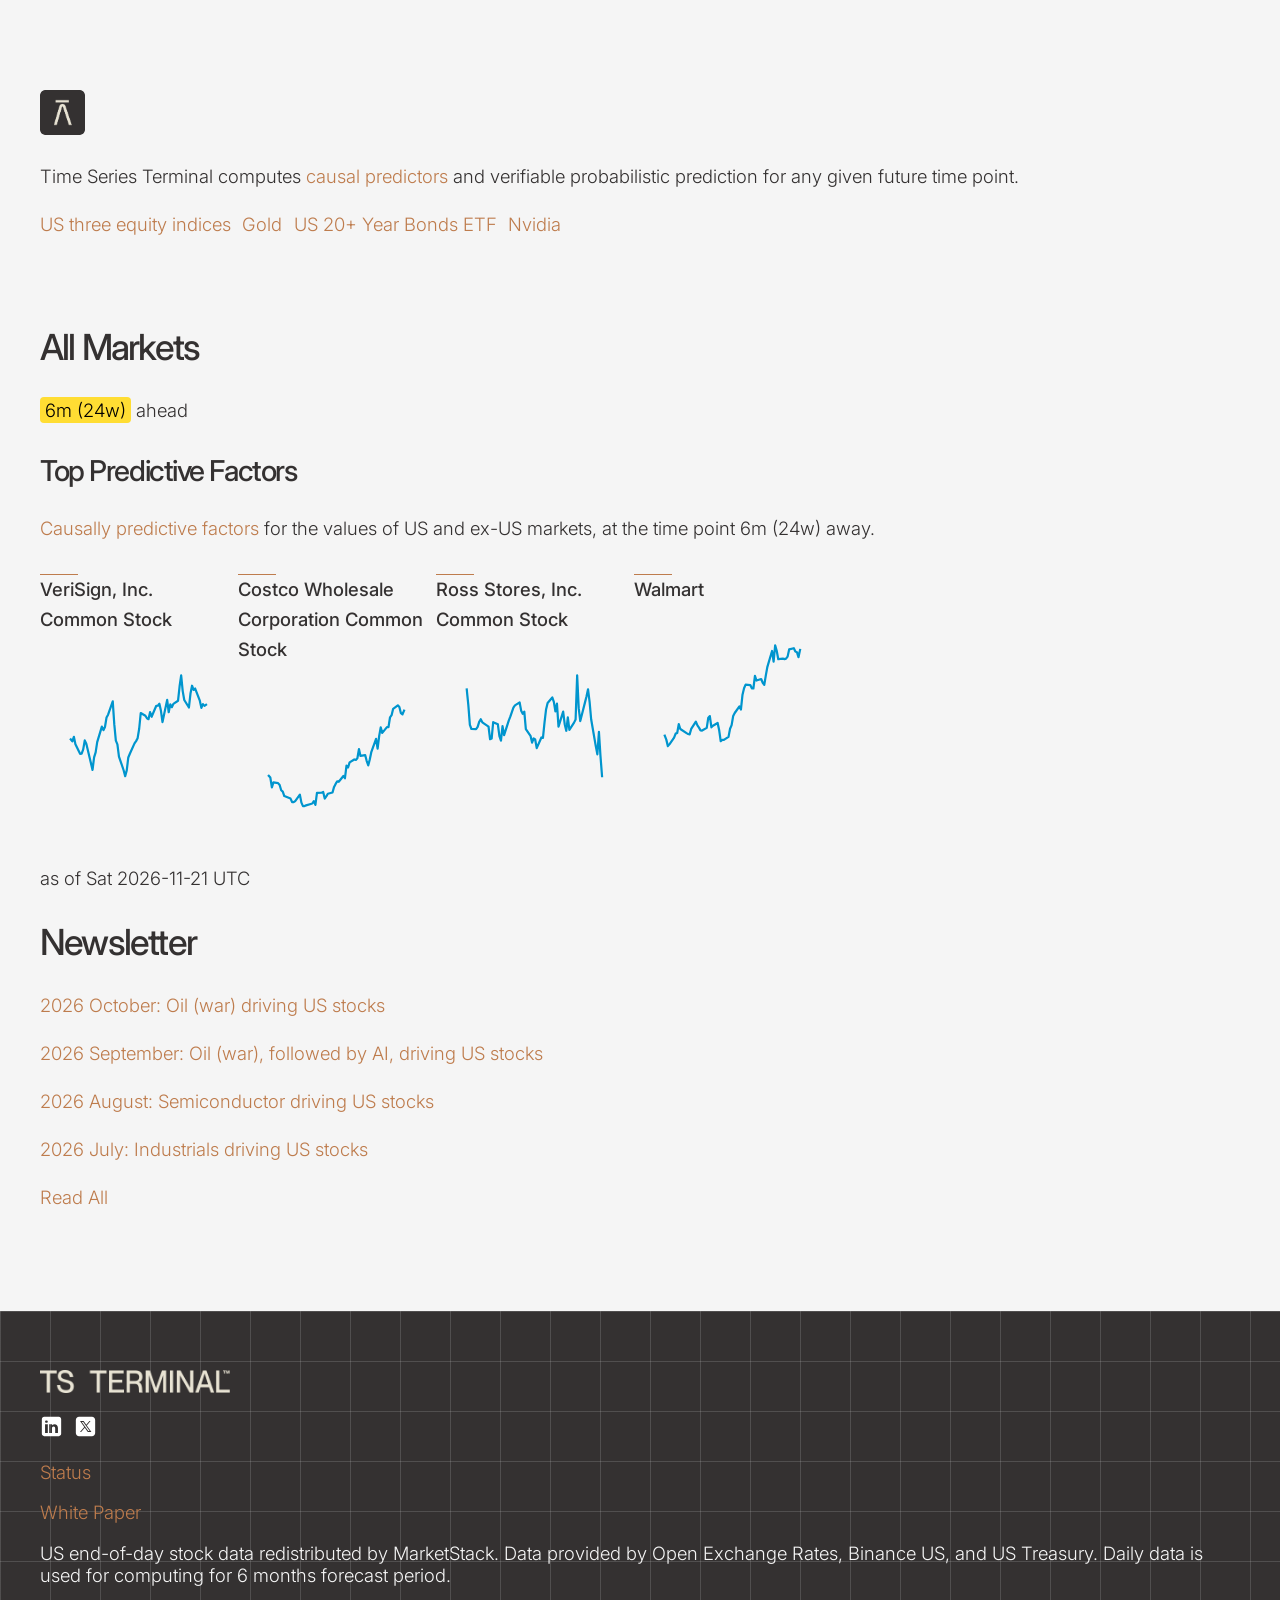
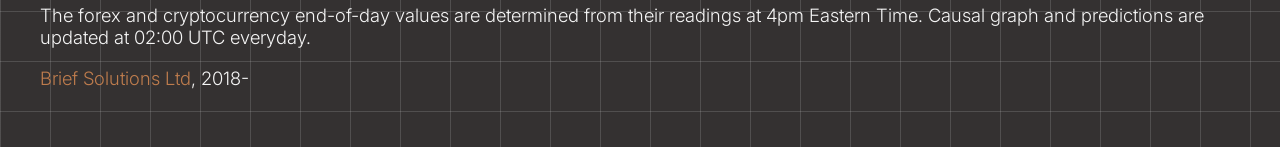
==== commit f8539853: "add 2026-11-21 pages" ====
--- a/index.html
+++ b/index.html
@@ -45,13 +45,13 @@
   <div class="small-multiples">
     
     <div class="small-multiples-child">
-      <p class="small-multiples-title">Ross Stores, Inc. Common Stock</p>
+      <p class="small-multiples-title">VeriSign, Inc. Common Stock</p>
       <svg xmlns:xlink="http://www.w3.org/1999/xlink" viewBox="0 0 172.8 129.6" xmlns="http://www.w3.org/2000/svg" version="1.1">
  <metadata>
   <rdf:RDF xmlns:dc="http://purl.org/dc/elements/1.1/" xmlns:cc="http://creativecommons.org/ns#" xmlns:rdf="http://www.w3.org/1999/02/22-rdf-syntax-ns#">
    <cc:Work>
     <dc:type rdf:resource="http://purl.org/dc/dcmitype/StillImage"/>
-    <dc:date>2026-11-15T16:34:13.641360</dc:date>
+    <dc:date>2026-11-22T15:37:15.131583</dc:date>
     <dc:format>image/svg+xml</dc:format>
     <dc:creator>
      <cc:Agent>
@@ -67,72 +67,72 @@
  <g id="figure_1">
   <g id="axes_1">
    <g id="line2d_1">
-    <path d="M 27.687273 56.48488 
-L 29.086646 63.056538 
-L 30.486019 85.221305 
-L 31.885392 46.141322 
-L 36.083511 36.497704 
-L 37.482884 37.780928 
-L 38.882257 56.912621 
-L 40.28163 81.799376 
-L 41.681003 86.932269 
-L 45.879122 86.971155 
-L 47.278495 84.249166 
-L 48.677868 77.988592 
-L 50.077241 74.799976 
-L 51.476614 78.61076 
-L 57.074107 83.976967 
-L 58.47348 99.686731 
-L 59.872853 98.870135 
-L 61.272226 78.416333 
-L 65.470345 81.138321 
-L 66.869718 95.837061 
-L 68.269091 101.514352 
-L 69.668464 83.315913 
-L 71.067837 94.476067 
-L 75.265956 76.433169 
-L 76.665329 71.533589 
-L 78.064702 65.817413 
-L 79.464075 60.295664 
-L 80.863448 57.495904 
-L 85.061567 53.724005 
-L 86.46094 64.184219 
-L 87.860313 68.072775 
-L 89.259687 65.350786 
-L 90.65906 86.971155 
-L 94.857179 95.40932 
-L 96.256552 103.8086 
-L 97.655925 98.675707 
-L 99.055298 99.95893 
-L 100.454671 110.808 
-L 104.65279 97.470255 
-L 106.052163 98.092423 
-L 107.451536 79.077387 
-L 108.850909 62.512141 
-L 110.250282 54.501716 
-L 114.448401 47.618973 
-L 115.847774 53.140722 
-L 117.247147 65.039702 
-L 118.64652 55.357198 
-L 120.045893 84.015853 
-L 124.244013 65.311901 
-L 125.643386 80.943894 
-L 127.042759 89.148746 
-L 128.442132 72.350186 
-L 129.841505 87.982179 
-L 134.039624 78.999616 
-L 135.438997 75.072175 
-L 136.83837 20.088 
-L 138.237743 60.956718 
-L 139.637116 77.055338 
-L 143.835235 54.073975 
-L 145.234608 46.491292 
-L 146.633981 37.469843 
-L 148.033354 53.140722 
-L 149.432727 74.76109 
-" clip-path="url(#p1a5c4b5fbe)" style="fill: none; stroke: #0095ce; stroke-width: 2; stroke-linecap: square"/>
+    <path d="M 27.687273 77.764921 
+L 29.086646 79.570294 
+L 30.486019 75.43694 
+L 31.885392 82.088314 
+L 36.083511 90.758856 
+L 37.482884 90.545062 
+L 38.882257 86.768031 
+L 40.28163 78.715117 
+L 41.681003 81.731991 
+L 47.278495 105.201841 
+L 48.677868 93.942014 
+L 50.077241 89.404826 
+L 51.476614 80.235431 
+L 55.674734 66.243789 
+L 57.074107 69.426947 
+L 58.47348 66.576358 
+L 59.872853 58.048346 
+L 61.272226 55.50657 
+L 65.470345 43.486586 
+L 66.869718 64.295887 
+L 68.269091 78.881401 
+L 69.668464 82.207089 
+L 71.067837 93.205612 
+L 75.265956 105.510655 
+L 76.665329 110.808 
+L 78.064702 105.653185 
+L 79.464075 94.037034 
+L 80.863448 90.663837 
+L 85.061567 81.304402 
+L 86.46094 79.30899 
+L 87.860313 76.64844 
+L 89.259687 68.167937 
+L 90.65906 54.033766 
+L 94.857179 56.504277 
+L 96.256552 58.737238 
+L 97.655925 59.56866 
+L 99.055298 53.202344 
+L 100.454671 57.371331 
+L 104.65279 47.524921 
+L 106.052163 47.406146 
+L 107.451536 45.695793 
+L 108.850909 52.014599 
+L 110.250282 62.157945 
+L 114.448401 42.203821 
+L 115.847774 53.321119 
+L 117.247147 46.26591 
+L 118.64652 48.783931 
+L 120.045893 45.790812 
+L 124.244013 42.963978 
+L 125.643386 29.946288 
+L 127.042759 20.088 
+L 128.442132 34.269681 
+L 129.841505 42.322595 
+L 134.039624 49.045235 
+L 135.438997 36.51452 
+L 136.83837 29.447434 
+L 138.237743 33.271975 
+L 139.637116 31.98921 
+L 143.835235 42.892713 
+L 145.234608 49.377804 
+L 146.633981 46.004606 
+L 148.033354 47.596185 
+L 149.432727 46.598479 
+" clip-path="url(#p2429623690)" style="fill: none; stroke: #0095ce; stroke-width: 2; stroke-linecap: square"/>
     <defs>
-     <path id="m4d2aad5d80" d="M 0 4.5 
+     <path id="m81bddefd66" d="M 0 4.5 
 C 1.193414 4.5 2.338109 4.025852 3.181981 3.181981 
 C 4.025852 2.338109 4.5 1.193414 4.5 0 
 C 4.5 -1.193414 4.025852 -2.338109 3.181981 -3.181981 
@@ -144,76 +144,76 @@
 z
 " style="stroke: #8e8e8e; stroke-width: 2"/>
     </defs>
-    <g clip-path="url(#p1a5c4b5fbe)">
-     <use data-time="2026-08-18" data-value="236.38" visibility="hidden" onmouseover="showData(event)" onmouseout="hideData(event)" ontouchstart="showData(event)" ontouchend="hideData(event)" pointer-events="all" xlink:href="#m4d2aad5d80" x="27.687273" y="56.48488" style="fill: #0095ce; stroke: #8e8e8e; stroke-width: 2"/>
-     <use data-time="2026-08-19" data-value="234.69" visibility="hidden" onmouseover="showData(event)" onmouseout="hideData(event)" ontouchstart="showData(event)" ontouchend="hideData(event)" pointer-events="all" xlink:href="#m4d2aad5d80" x="29.086646" y="63.056538" style="fill: #0095ce; stroke: #8e8e8e; stroke-width: 2"/>
-     <use data-time="2026-08-20" data-value="228.99" visibility="hidden" onmouseover="showData(event)" onmouseout="hideData(event)" ontouchstart="showData(event)" ontouchend="hideData(event)" pointer-events="all" xlink:href="#m4d2aad5d80" x="30.486019" y="85.221305" style="fill: #0095ce; stroke: #8e8e8e; stroke-width: 2"/>
-     <use data-time="2026-08-21" data-value="239.04" visibility="hidden" onmouseover="showData(event)" onmouseout="hideData(event)" ontouchstart="showData(event)" ontouchend="hideData(event)" pointer-events="all" xlink:href="#m4d2aad5d80" x="31.885392" y="46.141322" style="fill: #0095ce; stroke: #8e8e8e; stroke-width: 2"/>
-     <use data-time="2026-08-24" data-value="241.52" visibility="hidden" onmouseover="showData(event)" onmouseout="hideData(event)" ontouchstart="showData(event)" ontouchend="hideData(event)" pointer-events="all" xlink:href="#m4d2aad5d80" x="36.083511" y="36.497704" style="fill: #0095ce; stroke: #8e8e8e; stroke-width: 2"/>
-     <use data-time="2026-08-25" data-value="241.19" visibility="hidden" onmouseover="showData(event)" onmouseout="hideData(event)" ontouchstart="showData(event)" ontouchend="hideData(event)" pointer-events="all" xlink:href="#m4d2aad5d80" x="37.482884" y="37.780928" style="fill: #0095ce; stroke: #8e8e8e; stroke-width: 2"/>
-     <use data-time="2026-08-26" data-value="236.27" visibility="hidden" onmouseover="showData(event)" onmouseout="hideData(event)" ontouchstart="showData(event)" ontouchend="hideData(event)" pointer-events="all" xlink:href="#m4d2aad5d80" x="38.882257" y="56.912621" style="fill: #0095ce; stroke: #8e8e8e; stroke-width: 2"/>
-     <use data-time="2026-08-27" data-value="229.87" visibility="hidden" onmouseover="showData(event)" onmouseout="hideData(event)" ontouchstart="showData(event)" ontouchend="hideData(event)" pointer-events="all" xlink:href="#m4d2aad5d80" x="40.28163" y="81.799376" style="fill: #0095ce; stroke: #8e8e8e; stroke-width: 2"/>
-     <use data-time="2026-08-28" data-value="228.55" visibility="hidden" onmouseover="showData(event)" onmouseout="hideData(event)" ontouchstart="showData(event)" ontouchend="hideData(event)" pointer-events="all" xlink:href="#m4d2aad5d80" x="41.681003" y="86.932269" style="fill: #0095ce; stroke: #8e8e8e; stroke-width: 2"/>
-     <use data-time="2026-08-31" data-value="228.54" visibility="hidden" onmouseover="showData(event)" onmouseout="hideData(event)" ontouchstart="showData(event)" ontouchend="hideData(event)" pointer-events="all" xlink:href="#m4d2aad5d80" x="45.879122" y="86.971155" style="fill: #0095ce; stroke: #8e8e8e; stroke-width: 2"/>
-     <use data-time="2026-09-01" data-value="229.24" visibility="hidden" onmouseover="showData(event)" onmouseout="hideData(event)" ontouchstart="showData(event)" ontouchend="hideData(event)" pointer-events="all" xlink:href="#m4d2aad5d80" x="47.278495" y="84.249166" style="fill: #0095ce; stroke: #8e8e8e; stroke-width: 2"/>
-     <use data-time="2026-09-02" data-value="230.85" visibility="hidden" onmouseover="showData(event)" onmouseout="hideData(event)" ontouchstart="showData(event)" ontouchend="hideData(event)" pointer-events="all" xlink:href="#m4d2aad5d80" x="48.677868" y="77.988592" style="fill: #0095ce; stroke: #8e8e8e; stroke-width: 2"/>
-     <use data-time="2026-09-03" data-value="231.67" visibility="hidden" onmouseover="showData(event)" onmouseout="hideData(event)" ontouchstart="showData(event)" ontouchend="hideData(event)" pointer-events="all" xlink:href="#m4d2aad5d80" x="50.077241" y="74.799976" style="fill: #0095ce; stroke: #8e8e8e; stroke-width: 2"/>
-     <use data-time="2026-09-04" data-value="230.69" visibility="hidden" onmouseover="showData(event)" onmouseout="hideData(event)" ontouchstart="showData(event)" ontouchend="hideData(event)" pointer-events="all" xlink:href="#m4d2aad5d80" x="51.476614" y="78.61076" style="fill: #0095ce; stroke: #8e8e8e; stroke-width: 2"/>
-     <use data-time="2026-09-08" data-value="229.31" visibility="hidden" onmouseover="showData(event)" onmouseout="hideData(event)" ontouchstart="showData(event)" ontouchend="hideData(event)" pointer-events="all" xlink:href="#m4d2aad5d80" x="57.074107" y="83.976967" style="fill: #0095ce; stroke: #8e8e8e; stroke-width: 2"/>
-     <use data-time="2026-09-09" data-value="225.27" visibility="hidden" onmouseover="showData(event)" onmouseout="hideData(event)" ontouchstart="showData(event)" ontouchend="hideData(event)" pointer-events="all" xlink:href="#m4d2aad5d80" x="58.47348" y="99.686731" style="fill: #0095ce; stroke: #8e8e8e; stroke-width: 2"/>
-     <use data-time="2026-09-10" data-value="225.48" visibility="hidden" onmouseover="showData(event)" onmouseout="hideData(event)" ontouchstart="showData(event)" ontouchend="hideData(event)" pointer-events="all" xlink:href="#m4d2aad5d80" x="59.872853" y="98.870135" style="fill: #0095ce; stroke: #8e8e8e; stroke-width: 2"/>
-     <use data-time="2026-09-11" data-value="230.74" visibility="hidden" onmouseover="showData(event)" onmouseout="hideData(event)" ontouchstart="showData(event)" ontouchend="hideData(event)" pointer-events="all" xlink:href="#m4d2aad5d80" x="61.272226" y="78.416333" style="fill: #0095ce; stroke: #8e8e8e; stroke-width: 2"/>
-     <use data-time="2026-09-14" data-value="230.04" visibility="hidden" onmouseover="showData(event)" onmouseout="hideData(event)" ontouchstart="showData(event)" ontouchend="hideData(event)" pointer-events="all" xlink:href="#m4d2aad5d80" x="65.470345" y="81.138321" style="fill: #0095ce; stroke: #8e8e8e; stroke-width: 2"/>
-     <use data-time="2026-09-15" data-value="226.26" visibility="hidden" onmouseover="showData(event)" onmouseout="hideData(event)" ontouchstart="showData(event)" ontouchend="hideData(event)" pointer-events="all" xlink:href="#m4d2aad5d80" x="66.869718" y="95.837061" style="fill: #0095ce; stroke: #8e8e8e; stroke-width: 2"/>
-     <use data-time="2026-09-16" data-value="224.8" visibility="hidden" onmouseover="showData(event)" onmouseout="hideData(event)" ontouchstart="showData(event)" ontouchend="hideData(event)" pointer-events="all" xlink:href="#m4d2aad5d80" x="68.269091" y="101.514352" style="fill: #0095ce; stroke: #8e8e8e; stroke-width: 2"/>
-     <use data-time="2026-09-17" data-value="229.48" visibility="hidden" onmouseover="showData(event)" onmouseout="hideData(event)" ontouchstart="showData(event)" ontouchend="hideData(event)" pointer-events="all" xlink:href="#m4d2aad5d80" x="69.668464" y="83.315913" style="fill: #0095ce; stroke: #8e8e8e; stroke-width: 2"/>
-     <use data-time="2026-09-18" data-value="226.61" visibility="hidden" onmouseover="showData(event)" onmouseout="hideData(event)" ontouchstart="showData(event)" ontouchend="hideData(event)" pointer-events="all" xlink:href="#m4d2aad5d80" x="71.067837" y="94.476067" style="fill: #0095ce; stroke: #8e8e8e; stroke-width: 2"/>
-     <use data-time="2026-09-21" data-value="231.25" visibility="hidden" onmouseover="showData(event)" onmouseout="hideData(event)" ontouchstart="showData(event)" ontouchend="hideData(event)" pointer-events="all" xlink:href="#m4d2aad5d80" x="75.265956" y="76.433169" style="fill: #0095ce; stroke: #8e8e8e; stroke-width: 2"/>
-     <use data-time="2026-09-22" data-value="232.51" visibility="hidden" onmouseover="showData(event)" onmouseout="hideData(event)" ontouchstart="showData(event)" ontouchend="hideData(event)" pointer-events="all" xlink:href="#m4d2aad5d80" x="76.665329" y="71.533589" style="fill: #0095ce; stroke: #8e8e8e; stroke-width: 2"/>
-     <use data-time="2026-09-23" data-value="233.98" visibility="hidden" onmouseover="showData(event)" onmouseout="hideData(event)" ontouchstart="showData(event)" ontouchend="hideData(event)" pointer-events="all" xlink:href="#m4d2aad5d80" x="78.064702" y="65.817413" style="fill: #0095ce; stroke: #8e8e8e; stroke-width: 2"/>
-     <use data-time="2026-09-24" data-value="235.4" visibility="hidden" onmouseover="showData(event)" onmouseout="hideData(event)" ontouchstart="showData(event)" ontouchend="hideData(event)" pointer-events="all" xlink:href="#m4d2aad5d80" x="79.464075" y="60.295664" style="fill: #0095ce; stroke: #8e8e8e; stroke-width: 2"/>
-     <use data-time="2026-09-25" data-value="236.12" visibility="hidden" onmouseover="showData(event)" onmouseout="hideData(event)" ontouchstart="showData(event)" ontouchend="hideData(event)" pointer-events="all" xlink:href="#m4d2aad5d80" x="80.863448" y="57.495904" style="fill: #0095ce; stroke: #8e8e8e; stroke-width: 2"/>
-     <use data-time="2026-09-28" data-value="237.09" visibility="hidden" onmouseover="showData(event)" onmouseout="hideData(event)" ontouchstart="showData(event)" ontouchend="hideData(event)" pointer-events="all" xlink:href="#m4d2aad5d80" x="85.061567" y="53.724005" style="fill: #0095ce; stroke: #8e8e8e; stroke-width: 2"/>
-     <use data-time="2026-09-29" data-value="234.4" visibility="hidden" onmouseover="showData(event)" onmouseout="hideData(event)" ontouchstart="showData(event)" ontouchend="hideData(event)" pointer-events="all" xlink:href="#m4d2aad5d80" x="86.46094" y="64.184219" style="fill: #0095ce; stroke: #8e8e8e; stroke-width: 2"/>
-     <use data-time="2026-09-30" data-value="233.4" visibility="hidden" onmouseover="showData(event)" onmouseout="hideData(event)" ontouchstart="showData(event)" ontouchend="hideData(event)" pointer-events="all" xlink:href="#m4d2aad5d80" x="87.860313" y="68.072775" style="fill: #0095ce; stroke: #8e8e8e; stroke-width: 2"/>
-     <use data-time="2026-10-01" data-value="234.1" visibility="hidden" onmouseover="showData(event)" onmouseout="hideData(event)" ontouchstart="showData(event)" ontouchend="hideData(event)" pointer-events="all" xlink:href="#m4d2aad5d80" x="89.259687" y="65.350786" style="fill: #0095ce; stroke: #8e8e8e; stroke-width: 2"/>
-     <use data-time="2026-10-02" data-value="228.54" visibility="hidden" onmouseover="showData(event)" onmouseout="hideData(event)" ontouchstart="showData(event)" ontouchend="hideData(event)" pointer-events="all" xlink:href="#m4d2aad5d80" x="90.65906" y="86.971155" style="fill: #0095ce; stroke: #8e8e8e; stroke-width: 2"/>
-     <use data-time="2026-10-05" data-value="226.37" visibility="hidden" onmouseover="showData(event)" onmouseout="hideData(event)" ontouchstart="showData(event)" ontouchend="hideData(event)" pointer-events="all" xlink:href="#m4d2aad5d80" x="94.857179" y="95.40932" style="fill: #0095ce; stroke: #8e8e8e; stroke-width: 2"/>
-     <use data-time="2026-10-06" data-value="224.21" visibility="hidden" onmouseover="showData(event)" onmouseout="hideData(event)" ontouchstart="showData(event)" ontouchend="hideData(event)" pointer-events="all" xlink:href="#m4d2aad5d80" x="96.256552" y="103.8086" style="fill: #0095ce; stroke: #8e8e8e; stroke-width: 2"/>
-     <use data-time="2026-10-07" data-value="225.53" visibility="hidden" onmouseover="showData(event)" onmouseout="hideData(event)" ontouchstart="showData(event)" ontouchend="hideData(event)" pointer-events="all" xlink:href="#m4d2aad5d80" x="97.655925" y="98.675707" style="fill: #0095ce; stroke: #8e8e8e; stroke-width: 2"/>
-     <use data-time="2026-10-08" data-value="225.2" visibility="hidden" onmouseover="showData(event)" onmouseout="hideData(event)" ontouchstart="showData(event)" ontouchend="hideData(event)" pointer-events="all" xlink:href="#m4d2aad5d80" x="99.055298" y="99.95893" style="fill: #0095ce; stroke: #8e8e8e; stroke-width: 2"/>
-     <use data-time="2026-10-09" data-value="222.41" visibility="hidden" onmouseover="showData(event)" onmouseout="hideData(event)" ontouchstart="showData(event)" ontouchend="hideData(event)" pointer-events="all" xlink:href="#m4d2aad5d80" x="100.454671" y="110.808" style="fill: #0095ce; stroke: #8e8e8e; stroke-width: 2"/>
-     <use data-time="2026-10-12" data-value="225.84" visibility="hidden" onmouseover="showData(event)" onmouseout="hideData(event)" ontouchstart="showData(event)" ontouchend="hideData(event)" pointer-events="all" xlink:href="#m4d2aad5d80" x="104.65279" y="97.470255" style="fill: #0095ce; stroke: #8e8e8e; stroke-width: 2"/>
-     <use data-time="2026-10-13" data-value="225.68" visibility="hidden" onmouseover="showData(event)" onmouseout="hideData(event)" ontouchstart="showData(event)" ontouchend="hideData(event)" pointer-events="all" xlink:href="#m4d2aad5d80" x="106.052163" y="98.092423" style="fill: #0095ce; stroke: #8e8e8e; stroke-width: 2"/>
-     <use data-time="2026-10-14" data-value="230.57" visibility="hidden" onmouseover="showData(event)" onmouseout="hideData(event)" ontouchstart="showData(event)" ontouchend="hideData(event)" pointer-events="all" xlink:href="#m4d2aad5d80" x="107.451536" y="79.077387" style="fill: #0095ce; stroke: #8e8e8e; stroke-width: 2"/>
-     <use data-time="2026-10-15" data-value="234.83" visibility="hidden" onmouseover="showData(event)" onmouseout="hideData(event)" ontouchstart="showData(event)" ontouchend="hideData(event)" pointer-events="all" xlink:href="#m4d2aad5d80" x="108.850909" y="62.512141" style="fill: #0095ce; stroke: #8e8e8e; stroke-width: 2"/>
-     <use data-time="2026-10-16" data-value="236.89" visibility="hidden" onmouseover="showData(event)" onmouseout="hideData(event)" ontouchstart="showData(event)" ontouchend="hideData(event)" pointer-events="all" xlink:href="#m4d2aad5d80" x="110.250282" y="54.501716" style="fill: #0095ce; stroke: #8e8e8e; stroke-width: 2"/>
-     <use data-time="2026-10-19" data-value="238.66" visibility="hidden" onmouseover="showData(event)" onmouseout="hideData(event)" ontouchstart="showData(event)" ontouchend="hideData(event)" pointer-events="all" xlink:href="#m4d2aad5d80" x="114.448401" y="47.618973" style="fill: #0095ce; stroke: #8e8e8e; stroke-width: 2"/>
-     <use data-time="2026-10-20" data-value="237.24" visibility="hidden" onmouseover="showData(event)" onmouseout="hideData(event)" ontouchstart="showData(event)" ontouchend="hideData(event)" pointer-events="all" xlink:href="#m4d2aad5d80" x="115.847774" y="53.140722" style="fill: #0095ce; stroke: #8e8e8e; stroke-width: 2"/>
-     <use data-time="2026-10-21" data-value="234.18" visibility="hidden" onmouseover="showData(event)" onmouseout="hideData(event)" ontouchstart="showData(event)" ontouchend="hideData(event)" pointer-events="all" xlink:href="#m4d2aad5d80" x="117.247147" y="65.039702" style="fill: #0095ce; stroke: #8e8e8e; stroke-width: 2"/>
-     <use data-time="2026-10-22" data-value="236.67" visibility="hidden" onmouseover="showData(event)" onmouseout="hideData(event)" ontouchstart="showData(event)" ontouchend="hideData(event)" pointer-events="all" xlink:href="#m4d2aad5d80" x="118.64652" y="55.357198" style="fill: #0095ce; stroke: #8e8e8e; stroke-width: 2"/>
-     <use data-time="2026-10-23" data-value="229.3" visibility="hidden" onmouseover="showData(event)" onmouseout="hideData(event)" ontouchstart="showData(event)" ontouchend="hideData(event)" pointer-events="all" xlink:href="#m4d2aad5d80" x="120.045893" y="84.015853" style="fill: #0095ce; stroke: #8e8e8e; stroke-width: 2"/>
-     <use data-time="2026-10-26" data-value="234.11" visibility="hidden" onmouseover="showData(event)" onmouseout="hideData(event)" ontouchstart="showData(event)" ontouchend="hideData(event)" pointer-events="all" xlink:href="#m4d2aad5d80" x="124.244013" y="65.311901" style="fill: #0095ce; stroke: #8e8e8e; stroke-width: 2"/>
-     <use data-time="2026-10-27" data-value="230.09" visibility="hidden" onmouseover="showData(event)" onmouseout="hideData(event)" ontouchstart="showData(event)" ontouchend="hideData(event)" pointer-events="all" xlink:href="#m4d2aad5d80" x="125.643386" y="80.943894" style="fill: #0095ce; stroke: #8e8e8e; stroke-width: 2"/>
-     <use data-time="2026-10-28" data-value="227.98" visibility="hidden" onmouseover="showData(event)" onmouseout="hideData(event)" ontouchstart="showData(event)" ontouchend="hideData(event)" pointer-events="all" xlink:href="#m4d2aad5d80" x="127.042759" y="89.148746" style="fill: #0095ce; stroke: #8e8e8e; stroke-width: 2"/>
-     <use data-time="2026-10-29" data-value="232.3" visibility="hidden" onmouseover="showData(event)" onmouseout="hideData(event)" ontouchstart="showData(event)" ontouchend="hideData(event)" pointer-events="all" xlink:href="#m4d2aad5d80" x="128.442132" y="72.350186" style="fill: #0095ce; stroke: #8e8e8e; stroke-width: 2"/>
-     <use data-time="2026-10-30" data-value="228.28" visibility="hidden" onmouseover="showData(event)" onmouseout="hideData(event)" ontouchstart="showData(event)" ontouchend="hideData(event)" pointer-events="all" xlink:href="#m4d2aad5d80" x="129.841505" y="87.982179" style="fill: #0095ce; stroke: #8e8e8e; stroke-width: 2"/>
-     <use data-time="2026-11-02" data-value="230.59" visibility="hidden" onmouseover="showData(event)" onmouseout="hideData(event)" ontouchstart="showData(event)" ontouchend="hideData(event)" pointer-events="all" xlink:href="#m4d2aad5d80" x="134.039624" y="78.999616" style="fill: #0095ce; stroke: #8e8e8e; stroke-width: 2"/>
-     <use data-time="2026-11-03" data-value="231.6" visibility="hidden" onmouseover="showData(event)" onmouseout="hideData(event)" ontouchstart="showData(event)" ontouchend="hideData(event)" pointer-events="all" xlink:href="#m4d2aad5d80" x="135.438997" y="75.072175" style="fill: #0095ce; stroke: #8e8e8e; stroke-width: 2"/>
-     <use data-time="2026-11-04" data-value="245.74" visibility="hidden" onmouseover="showData(event)" onmouseout="hideData(event)" ontouchstart="showData(event)" ontouchend="hideData(event)" pointer-events="all" xlink:href="#m4d2aad5d80" x="136.83837" y="20.088" style="fill: #0095ce; stroke: #8e8e8e; stroke-width: 2"/>
-     <use data-time="2026-11-05" data-value="235.23" visibility="hidden" onmouseover="showData(event)" onmouseout="hideData(event)" ontouchstart="showData(event)" ontouchend="hideData(event)" pointer-events="all" xlink:href="#m4d2aad5d80" x="138.237743" y="60.956718" style="fill: #0095ce; stroke: #8e8e8e; stroke-width: 2"/>
-     <use data-time="2026-11-06" data-value="231.09" visibility="hidden" onmouseover="showData(event)" onmouseout="hideData(event)" ontouchstart="showData(event)" ontouchend="hideData(event)" pointer-events="all" xlink:href="#m4d2aad5d80" x="139.637116" y="77.055338" style="fill: #0095ce; stroke: #8e8e8e; stroke-width: 2"/>
-     <use data-time="2026-11-09" data-value="237.0" visibility="hidden" onmouseover="showData(event)" onmouseout="hideData(event)" ontouchstart="showData(event)" ontouchend="hideData(event)" pointer-events="all" xlink:href="#m4d2aad5d80" x="143.835235" y="54.073975" style="fill: #0095ce; stroke: #8e8e8e; stroke-width: 2"/>
-     <use data-time="2026-11-10" data-value="238.95" visibility="hidden" onmouseover="showData(event)" onmouseout="hideData(event)" ontouchstart="showData(event)" ontouchend="hideData(event)" pointer-events="all" xlink:href="#m4d2aad5d80" x="145.234608" y="46.491292" style="fill: #0095ce; stroke: #8e8e8e; stroke-width: 2"/>
-     <use data-time="2026-11-11" data-value="241.27" visibility="hidden" onmouseover="showData(event)" onmouseout="hideData(event)" ontouchstart="showData(event)" ontouchend="hideData(event)" pointer-events="all" xlink:href="#m4d2aad5d80" x="146.633981" y="37.469843" style="fill: #0095ce; stroke: #8e8e8e; stroke-width: 2"/>
-     <use data-time="2026-11-12" data-value="237.24" visibility="hidden" onmouseover="showData(event)" onmouseout="hideData(event)" ontouchstart="showData(event)" ontouchend="hideData(event)" pointer-events="all" xlink:href="#m4d2aad5d80" x="148.033354" y="53.140722" style="fill: #0095ce; stroke: #8e8e8e; stroke-width: 2"/>
-     <use data-time="2026-11-13" data-value="231.68" visibility="hidden" onmouseover="showData(event)" onmouseout="hideData(event)" ontouchstart="showData(event)" ontouchend="hideData(event)" pointer-events="all" xlink:href="#m4d2aad5d80" x="149.432727" y="74.76109" style="fill: #0095ce; stroke: #8e8e8e; stroke-width: 2"/>
+    <g clip-path="url(#p2429623690)">
+     <use data-time="2026-08-25" data-value="293.75" visibility="hidden" onmouseover="showData(event)" onmouseout="hideData(event)" ontouchstart="showData(event)" ontouchend="hideData(event)" pointer-events="all" xlink:href="#m81bddefd66" x="27.687273" y="77.764921" style="fill: #0095ce; stroke: #8e8e8e; stroke-width: 2"/>
+     <use data-time="2026-08-26" data-value="292.99" visibility="hidden" onmouseover="showData(event)" onmouseout="hideData(event)" ontouchstart="showData(event)" ontouchend="hideData(event)" pointer-events="all" xlink:href="#m81bddefd66" x="29.086646" y="79.570294" style="fill: #0095ce; stroke: #8e8e8e; stroke-width: 2"/>
+     <use data-time="2026-08-27" data-value="294.73" visibility="hidden" onmouseover="showData(event)" onmouseout="hideData(event)" ontouchstart="showData(event)" ontouchend="hideData(event)" pointer-events="all" xlink:href="#m81bddefd66" x="30.486019" y="75.43694" style="fill: #0095ce; stroke: #8e8e8e; stroke-width: 2"/>
+     <use data-time="2026-08-28" data-value="291.93" visibility="hidden" onmouseover="showData(event)" onmouseout="hideData(event)" ontouchstart="showData(event)" ontouchend="hideData(event)" pointer-events="all" xlink:href="#m81bddefd66" x="31.885392" y="82.088314" style="fill: #0095ce; stroke: #8e8e8e; stroke-width: 2"/>
+     <use data-time="2026-08-31" data-value="288.28" visibility="hidden" onmouseover="showData(event)" onmouseout="hideData(event)" ontouchstart="showData(event)" ontouchend="hideData(event)" pointer-events="all" xlink:href="#m81bddefd66" x="36.083511" y="90.758856" style="fill: #0095ce; stroke: #8e8e8e; stroke-width: 2"/>
+     <use data-time="2026-09-01" data-value="288.37" visibility="hidden" onmouseover="showData(event)" onmouseout="hideData(event)" ontouchstart="showData(event)" ontouchend="hideData(event)" pointer-events="all" xlink:href="#m81bddefd66" x="37.482884" y="90.545062" style="fill: #0095ce; stroke: #8e8e8e; stroke-width: 2"/>
+     <use data-time="2026-09-02" data-value="289.96" visibility="hidden" onmouseover="showData(event)" onmouseout="hideData(event)" ontouchstart="showData(event)" ontouchend="hideData(event)" pointer-events="all" xlink:href="#m81bddefd66" x="38.882257" y="86.768031" style="fill: #0095ce; stroke: #8e8e8e; stroke-width: 2"/>
+     <use data-time="2026-09-03" data-value="293.35" visibility="hidden" onmouseover="showData(event)" onmouseout="hideData(event)" ontouchstart="showData(event)" ontouchend="hideData(event)" pointer-events="all" xlink:href="#m81bddefd66" x="40.28163" y="78.715117" style="fill: #0095ce; stroke: #8e8e8e; stroke-width: 2"/>
+     <use data-time="2026-09-04" data-value="292.08" visibility="hidden" onmouseover="showData(event)" onmouseout="hideData(event)" ontouchstart="showData(event)" ontouchend="hideData(event)" pointer-events="all" xlink:href="#m81bddefd66" x="41.681003" y="81.731991" style="fill: #0095ce; stroke: #8e8e8e; stroke-width: 2"/>
+     <use data-time="2026-09-08" data-value="282.2" visibility="hidden" onmouseover="showData(event)" onmouseout="hideData(event)" ontouchstart="showData(event)" ontouchend="hideData(event)" pointer-events="all" xlink:href="#m81bddefd66" x="47.278495" y="105.201841" style="fill: #0095ce; stroke: #8e8e8e; stroke-width: 2"/>
+     <use data-time="2026-09-09" data-value="286.94" visibility="hidden" onmouseover="showData(event)" onmouseout="hideData(event)" ontouchstart="showData(event)" ontouchend="hideData(event)" pointer-events="all" xlink:href="#m81bddefd66" x="48.677868" y="93.942014" style="fill: #0095ce; stroke: #8e8e8e; stroke-width: 2"/>
+     <use data-time="2026-09-10" data-value="288.85" visibility="hidden" onmouseover="showData(event)" onmouseout="hideData(event)" ontouchstart="showData(event)" ontouchend="hideData(event)" pointer-events="all" xlink:href="#m81bddefd66" x="50.077241" y="89.404826" style="fill: #0095ce; stroke: #8e8e8e; stroke-width: 2"/>
+     <use data-time="2026-09-11" data-value="292.71" visibility="hidden" onmouseover="showData(event)" onmouseout="hideData(event)" ontouchstart="showData(event)" ontouchend="hideData(event)" pointer-events="all" xlink:href="#m81bddefd66" x="51.476614" y="80.235431" style="fill: #0095ce; stroke: #8e8e8e; stroke-width: 2"/>
+     <use data-time="2026-09-14" data-value="298.6" visibility="hidden" onmouseover="showData(event)" onmouseout="hideData(event)" ontouchstart="showData(event)" ontouchend="hideData(event)" pointer-events="all" xlink:href="#m81bddefd66" x="55.674734" y="66.243789" style="fill: #0095ce; stroke: #8e8e8e; stroke-width: 2"/>
+     <use data-time="2026-09-15" data-value="297.26" visibility="hidden" onmouseover="showData(event)" onmouseout="hideData(event)" ontouchstart="showData(event)" ontouchend="hideData(event)" pointer-events="all" xlink:href="#m81bddefd66" x="57.074107" y="69.426947" style="fill: #0095ce; stroke: #8e8e8e; stroke-width: 2"/>
+     <use data-time="2026-09-16" data-value="298.46" visibility="hidden" onmouseover="showData(event)" onmouseout="hideData(event)" ontouchstart="showData(event)" ontouchend="hideData(event)" pointer-events="all" xlink:href="#m81bddefd66" x="58.47348" y="66.576358" style="fill: #0095ce; stroke: #8e8e8e; stroke-width: 2"/>
+     <use data-time="2026-09-17" data-value="302.05" visibility="hidden" onmouseover="showData(event)" onmouseout="hideData(event)" ontouchstart="showData(event)" ontouchend="hideData(event)" pointer-events="all" xlink:href="#m81bddefd66" x="59.872853" y="58.048346" style="fill: #0095ce; stroke: #8e8e8e; stroke-width: 2"/>
+     <use data-time="2026-09-18" data-value="303.12" visibility="hidden" onmouseover="showData(event)" onmouseout="hideData(event)" ontouchstart="showData(event)" ontouchend="hideData(event)" pointer-events="all" xlink:href="#m81bddefd66" x="61.272226" y="55.50657" style="fill: #0095ce; stroke: #8e8e8e; stroke-width: 2"/>
+     <use data-time="2026-09-21" data-value="308.18" visibility="hidden" onmouseover="showData(event)" onmouseout="hideData(event)" ontouchstart="showData(event)" ontouchend="hideData(event)" pointer-events="all" xlink:href="#m81bddefd66" x="65.470345" y="43.486586" style="fill: #0095ce; stroke: #8e8e8e; stroke-width: 2"/>
+     <use data-time="2026-09-22" data-value="299.42" visibility="hidden" onmouseover="showData(event)" onmouseout="hideData(event)" ontouchstart="showData(event)" ontouchend="hideData(event)" pointer-events="all" xlink:href="#m81bddefd66" x="66.869718" y="64.295887" style="fill: #0095ce; stroke: #8e8e8e; stroke-width: 2"/>
+     <use data-time="2026-09-23" data-value="293.28" visibility="hidden" onmouseover="showData(event)" onmouseout="hideData(event)" ontouchstart="showData(event)" ontouchend="hideData(event)" pointer-events="all" xlink:href="#m81bddefd66" x="68.269091" y="78.881401" style="fill: #0095ce; stroke: #8e8e8e; stroke-width: 2"/>
+     <use data-time="2026-09-24" data-value="291.88" visibility="hidden" onmouseover="showData(event)" onmouseout="hideData(event)" ontouchstart="showData(event)" ontouchend="hideData(event)" pointer-events="all" xlink:href="#m81bddefd66" x="69.668464" y="82.207089" style="fill: #0095ce; stroke: #8e8e8e; stroke-width: 2"/>
+     <use data-time="2026-09-25" data-value="287.25" visibility="hidden" onmouseover="showData(event)" onmouseout="hideData(event)" ontouchstart="showData(event)" ontouchend="hideData(event)" pointer-events="all" xlink:href="#m81bddefd66" x="71.067837" y="93.205612" style="fill: #0095ce; stroke: #8e8e8e; stroke-width: 2"/>
+     <use data-time="2026-09-28" data-value="282.07" visibility="hidden" onmouseover="showData(event)" onmouseout="hideData(event)" ontouchstart="showData(event)" ontouchend="hideData(event)" pointer-events="all" xlink:href="#m81bddefd66" x="75.265956" y="105.510655" style="fill: #0095ce; stroke: #8e8e8e; stroke-width: 2"/>
+     <use data-time="2026-09-29" data-value="279.84" visibility="hidden" onmouseover="showData(event)" onmouseout="hideData(event)" ontouchstart="showData(event)" ontouchend="hideData(event)" pointer-events="all" xlink:href="#m81bddefd66" x="76.665329" y="110.808" style="fill: #0095ce; stroke: #8e8e8e; stroke-width: 2"/>
+     <use data-time="2026-09-30" data-value="282.01" visibility="hidden" onmouseover="showData(event)" onmouseout="hideData(event)" ontouchstart="showData(event)" ontouchend="hideData(event)" pointer-events="all" xlink:href="#m81bddefd66" x="78.064702" y="105.653185" style="fill: #0095ce; stroke: #8e8e8e; stroke-width: 2"/>
+     <use data-time="2026-10-01" data-value="286.9" visibility="hidden" onmouseover="showData(event)" onmouseout="hideData(event)" ontouchstart="showData(event)" ontouchend="hideData(event)" pointer-events="all" xlink:href="#m81bddefd66" x="79.464075" y="94.037034" style="fill: #0095ce; stroke: #8e8e8e; stroke-width: 2"/>
+     <use data-time="2026-10-02" data-value="288.32" visibility="hidden" onmouseover="showData(event)" onmouseout="hideData(event)" ontouchstart="showData(event)" ontouchend="hideData(event)" pointer-events="all" xlink:href="#m81bddefd66" x="80.863448" y="90.663837" style="fill: #0095ce; stroke: #8e8e8e; stroke-width: 2"/>
+     <use data-time="2026-10-05" data-value="292.26" visibility="hidden" onmouseover="showData(event)" onmouseout="hideData(event)" ontouchstart="showData(event)" ontouchend="hideData(event)" pointer-events="all" xlink:href="#m81bddefd66" x="85.061567" y="81.304402" style="fill: #0095ce; stroke: #8e8e8e; stroke-width: 2"/>
+     <use data-time="2026-10-06" data-value="293.1" visibility="hidden" onmouseover="showData(event)" onmouseout="hideData(event)" ontouchstart="showData(event)" ontouchend="hideData(event)" pointer-events="all" xlink:href="#m81bddefd66" x="86.46094" y="79.30899" style="fill: #0095ce; stroke: #8e8e8e; stroke-width: 2"/>
+     <use data-time="2026-10-07" data-value="294.22" visibility="hidden" onmouseover="showData(event)" onmouseout="hideData(event)" ontouchstart="showData(event)" ontouchend="hideData(event)" pointer-events="all" xlink:href="#m81bddefd66" x="87.860313" y="76.64844" style="fill: #0095ce; stroke: #8e8e8e; stroke-width: 2"/>
+     <use data-time="2026-10-08" data-value="297.79" visibility="hidden" onmouseover="showData(event)" onmouseout="hideData(event)" ontouchstart="showData(event)" ontouchend="hideData(event)" pointer-events="all" xlink:href="#m81bddefd66" x="89.259687" y="68.167937" style="fill: #0095ce; stroke: #8e8e8e; stroke-width: 2"/>
+     <use data-time="2026-10-09" data-value="303.74" visibility="hidden" onmouseover="showData(event)" onmouseout="hideData(event)" ontouchstart="showData(event)" ontouchend="hideData(event)" pointer-events="all" xlink:href="#m81bddefd66" x="90.65906" y="54.033766" style="fill: #0095ce; stroke: #8e8e8e; stroke-width: 2"/>
+     <use data-time="2026-10-12" data-value="302.7" visibility="hidden" onmouseover="showData(event)" onmouseout="hideData(event)" ontouchstart="showData(event)" ontouchend="hideData(event)" pointer-events="all" xlink:href="#m81bddefd66" x="94.857179" y="56.504277" style="fill: #0095ce; stroke: #8e8e8e; stroke-width: 2"/>
+     <use data-time="2026-10-13" data-value="301.76" visibility="hidden" onmouseover="showData(event)" onmouseout="hideData(event)" ontouchstart="showData(event)" ontouchend="hideData(event)" pointer-events="all" xlink:href="#m81bddefd66" x="96.256552" y="58.737238" style="fill: #0095ce; stroke: #8e8e8e; stroke-width: 2"/>
+     <use data-time="2026-10-14" data-value="301.41" visibility="hidden" onmouseover="showData(event)" onmouseout="hideData(event)" ontouchstart="showData(event)" ontouchend="hideData(event)" pointer-events="all" xlink:href="#m81bddefd66" x="97.655925" y="59.56866" style="fill: #0095ce; stroke: #8e8e8e; stroke-width: 2"/>
+     <use data-time="2026-10-15" data-value="304.09" visibility="hidden" onmouseover="showData(event)" onmouseout="hideData(event)" ontouchstart="showData(event)" ontouchend="hideData(event)" pointer-events="all" xlink:href="#m81bddefd66" x="99.055298" y="53.202344" style="fill: #0095ce; stroke: #8e8e8e; stroke-width: 2"/>
+     <use data-time="2026-10-16" data-value="302.33" visibility="hidden" onmouseover="showData(event)" onmouseout="hideData(event)" ontouchstart="showData(event)" ontouchend="hideData(event)" pointer-events="all" xlink:href="#m81bddefd66" x="100.454671" y="57.371331" style="fill: #0095ce; stroke: #8e8e8e; stroke-width: 2"/>
+     <use data-time="2026-10-19" data-value="306.48" visibility="hidden" onmouseover="showData(event)" onmouseout="hideData(event)" ontouchstart="showData(event)" ontouchend="hideData(event)" pointer-events="all" xlink:href="#m81bddefd66" x="104.65279" y="47.524921" style="fill: #0095ce; stroke: #8e8e8e; stroke-width: 2"/>
+     <use data-time="2026-10-20" data-value="306.53" visibility="hidden" onmouseover="showData(event)" onmouseout="hideData(event)" ontouchstart="showData(event)" ontouchend="hideData(event)" pointer-events="all" xlink:href="#m81bddefd66" x="106.052163" y="47.406146" style="fill: #0095ce; stroke: #8e8e8e; stroke-width: 2"/>
+     <use data-time="2026-10-21" data-value="307.25" visibility="hidden" onmouseover="showData(event)" onmouseout="hideData(event)" ontouchstart="showData(event)" ontouchend="hideData(event)" pointer-events="all" xlink:href="#m81bddefd66" x="107.451536" y="45.695793" style="fill: #0095ce; stroke: #8e8e8e; stroke-width: 2"/>
+     <use data-time="2026-10-22" data-value="304.59" visibility="hidden" onmouseover="showData(event)" onmouseout="hideData(event)" ontouchstart="showData(event)" ontouchend="hideData(event)" pointer-events="all" xlink:href="#m81bddefd66" x="108.850909" y="52.014599" style="fill: #0095ce; stroke: #8e8e8e; stroke-width: 2"/>
+     <use data-time="2026-10-23" data-value="300.32" visibility="hidden" onmouseover="showData(event)" onmouseout="hideData(event)" ontouchstart="showData(event)" ontouchend="hideData(event)" pointer-events="all" xlink:href="#m81bddefd66" x="110.250282" y="62.157945" style="fill: #0095ce; stroke: #8e8e8e; stroke-width: 2"/>
+     <use data-time="2026-10-26" data-value="308.72" visibility="hidden" onmouseover="showData(event)" onmouseout="hideData(event)" ontouchstart="showData(event)" ontouchend="hideData(event)" pointer-events="all" xlink:href="#m81bddefd66" x="114.448401" y="42.203821" style="fill: #0095ce; stroke: #8e8e8e; stroke-width: 2"/>
+     <use data-time="2026-10-27" data-value="304.04" visibility="hidden" onmouseover="showData(event)" onmouseout="hideData(event)" ontouchstart="showData(event)" ontouchend="hideData(event)" pointer-events="all" xlink:href="#m81bddefd66" x="115.847774" y="53.321119" style="fill: #0095ce; stroke: #8e8e8e; stroke-width: 2"/>
+     <use data-time="2026-10-28" data-value="307.01" visibility="hidden" onmouseover="showData(event)" onmouseout="hideData(event)" ontouchstart="showData(event)" ontouchend="hideData(event)" pointer-events="all" xlink:href="#m81bddefd66" x="117.247147" y="46.26591" style="fill: #0095ce; stroke: #8e8e8e; stroke-width: 2"/>
+     <use data-time="2026-10-29" data-value="305.95" visibility="hidden" onmouseover="showData(event)" onmouseout="hideData(event)" ontouchstart="showData(event)" ontouchend="hideData(event)" pointer-events="all" xlink:href="#m81bddefd66" x="118.64652" y="48.783931" style="fill: #0095ce; stroke: #8e8e8e; stroke-width: 2"/>
+     <use data-time="2026-10-30" data-value="307.21" visibility="hidden" onmouseover="showData(event)" onmouseout="hideData(event)" ontouchstart="showData(event)" ontouchend="hideData(event)" pointer-events="all" xlink:href="#m81bddefd66" x="120.045893" y="45.790812" style="fill: #0095ce; stroke: #8e8e8e; stroke-width: 2"/>
+     <use data-time="2026-11-02" data-value="308.4" visibility="hidden" onmouseover="showData(event)" onmouseout="hideData(event)" ontouchstart="showData(event)" ontouchend="hideData(event)" pointer-events="all" xlink:href="#m81bddefd66" x="124.244013" y="42.963978" style="fill: #0095ce; stroke: #8e8e8e; stroke-width: 2"/>
+     <use data-time="2026-11-03" data-value="313.88" visibility="hidden" onmouseover="showData(event)" onmouseout="hideData(event)" ontouchstart="showData(event)" ontouchend="hideData(event)" pointer-events="all" xlink:href="#m81bddefd66" x="125.643386" y="29.946288" style="fill: #0095ce; stroke: #8e8e8e; stroke-width: 2"/>
+     <use data-time="2026-11-04" data-value="318.03" visibility="hidden" onmouseover="showData(event)" onmouseout="hideData(event)" ontouchstart="showData(event)" ontouchend="hideData(event)" pointer-events="all" xlink:href="#m81bddefd66" x="127.042759" y="20.088" style="fill: #0095ce; stroke: #8e8e8e; stroke-width: 2"/>
+     <use data-time="2026-11-05" data-value="312.06" visibility="hidden" onmouseover="showData(event)" onmouseout="hideData(event)" ontouchstart="showData(event)" ontouchend="hideData(event)" pointer-events="all" xlink:href="#m81bddefd66" x="128.442132" y="34.269681" style="fill: #0095ce; stroke: #8e8e8e; stroke-width: 2"/>
+     <use data-time="2026-11-06" data-value="308.67" visibility="hidden" onmouseover="showData(event)" onmouseout="hideData(event)" ontouchstart="showData(event)" ontouchend="hideData(event)" pointer-events="all" xlink:href="#m81bddefd66" x="129.841505" y="42.322595" style="fill: #0095ce; stroke: #8e8e8e; stroke-width: 2"/>
+     <use data-time="2026-11-09" data-value="305.84" visibility="hidden" onmouseover="showData(event)" onmouseout="hideData(event)" ontouchstart="showData(event)" ontouchend="hideData(event)" pointer-events="all" xlink:href="#m81bddefd66" x="134.039624" y="49.045235" style="fill: #0095ce; stroke: #8e8e8e; stroke-width: 2"/>
+     <use data-time="2026-11-10" data-value="311.12" visibility="hidden" onmouseover="showData(event)" onmouseout="hideData(event)" ontouchstart="showData(event)" ontouchend="hideData(event)" pointer-events="all" xlink:href="#m81bddefd66" x="135.438997" y="36.51452" style="fill: #0095ce; stroke: #8e8e8e; stroke-width: 2"/>
+     <use data-time="2026-11-11" data-value="314.09" visibility="hidden" onmouseover="showData(event)" onmouseout="hideData(event)" ontouchstart="showData(event)" ontouchend="hideData(event)" pointer-events="all" xlink:href="#m81bddefd66" x="136.83837" y="29.447434" style="fill: #0095ce; stroke: #8e8e8e; stroke-width: 2"/>
+     <use data-time="2026-11-12" data-value="312.48" visibility="hidden" onmouseover="showData(event)" onmouseout="hideData(event)" ontouchstart="showData(event)" ontouchend="hideData(event)" pointer-events="all" xlink:href="#m81bddefd66" x="138.237743" y="33.271975" style="fill: #0095ce; stroke: #8e8e8e; stroke-width: 2"/>
+     <use data-time="2026-11-13" data-value="313.02" visibility="hidden" onmouseover="showData(event)" onmouseout="hideData(event)" ontouchstart="showData(event)" ontouchend="hideData(event)" pointer-events="all" xlink:href="#m81bddefd66" x="139.637116" y="31.98921" style="fill: #0095ce; stroke: #8e8e8e; stroke-width: 2"/>
+     <use data-time="2026-11-16" data-value="308.43" visibility="hidden" onmouseover="showData(event)" onmouseout="hideData(event)" ontouchstart="showData(event)" ontouchend="hideData(event)" pointer-events="all" xlink:href="#m81bddefd66" x="143.835235" y="42.892713" style="fill: #0095ce; stroke: #8e8e8e; stroke-width: 2"/>
+     <use data-time="2026-11-17" data-value="305.7" visibility="hidden" onmouseover="showData(event)" onmouseout="hideData(event)" ontouchstart="showData(event)" ontouchend="hideData(event)" pointer-events="all" xlink:href="#m81bddefd66" x="145.234608" y="49.377804" style="fill: #0095ce; stroke: #8e8e8e; stroke-width: 2"/>
+     <use data-time="2026-11-18" data-value="307.12" visibility="hidden" onmouseover="showData(event)" onmouseout="hideData(event)" ontouchstart="showData(event)" ontouchend="hideData(event)" pointer-events="all" xlink:href="#m81bddefd66" x="146.633981" y="46.004606" style="fill: #0095ce; stroke: #8e8e8e; stroke-width: 2"/>
+     <use data-time="2026-11-19" data-value="306.45" visibility="hidden" onmouseover="showData(event)" onmouseout="hideData(event)" ontouchstart="showData(event)" ontouchend="hideData(event)" pointer-events="all" xlink:href="#m81bddefd66" x="148.033354" y="47.596185" style="fill: #0095ce; stroke: #8e8e8e; stroke-width: 2"/>
+     <use data-time="2026-11-20" data-value="306.87" visibility="hidden" onmouseover="showData(event)" onmouseout="hideData(event)" ontouchstart="showData(event)" ontouchend="hideData(event)" pointer-events="all" xlink:href="#m81bddefd66" x="149.432727" y="46.598479" style="fill: #0095ce; stroke: #8e8e8e; stroke-width: 2"/>
     </g>
    </g>
   </g>
  </g>
  <defs>
-  <clipPath id="p1a5c4b5fbe">
+  <clipPath id="p2429623690">
    <rect x="21.6" y="15.552" width="133.92" height="99.792"/>
   </clipPath>
  </defs>
@@ -222,13 +222,13 @@
     </div>
     
     <div class="small-multiples-child">
-      <p class="small-multiples-title">iShares 20+ Year Treasury Bond ETF</p>
+      <p class="small-multiples-title">Costco Wholesale Corporation Common Stock</p>
       <svg xmlns:xlink="http://www.w3.org/1999/xlink" viewBox="0 0 172.8 129.6" xmlns="http://www.w3.org/2000/svg" version="1.1">
  <metadata>
   <rdf:RDF xmlns:dc="http://purl.org/dc/elements/1.1/" xmlns:cc="http://creativecommons.org/ns#" xmlns:rdf="http://www.w3.org/1999/02/22-rdf-syntax-ns#">
    <cc:Work>
     <dc:type rdf:resource="http://purl.org/dc/dcmitype/StillImage"/>
-    <dc:date>2026-11-15T16:34:13.647685</dc:date>
+    <dc:date>2026-11-22T15:37:15.138240</dc:date>
     <dc:format>image/svg+xml</dc:format>
     <dc:creator>
      <cc:Agent>
@@ -244,72 +244,72 @@
  <g id="figure_1">
   <g id="axes_1">
    <g id="line2d_1">
-    <path d="M 27.687273 45.906113 
-L 29.086646 26.506868 
-L 30.486019 36.206491 
-L 31.885392 40.343094 
-L 36.083511 33.068377 
-L 37.482884 20.088 
-L 38.882257 22.512906 
-L 40.28163 24.937811 
-L 41.681003 28.503849 
-L 45.879122 33.638943 
-L 47.278495 42.910642 
-L 48.677868 41.721011 
-L 50.077241 40.057811 
-L 51.476614 38.06083 
-L 57.074107 38.203472 
-L 58.47348 44.907623 
-L 59.872853 58.458566 
-L 61.272226 57.174792 
-L 65.470345 56.318943 
-L 66.869718 59.457057 
-L 68.269091 57.032151 
-L 69.668464 44.194415 
-L 71.067837 51.754415 
-L 75.265956 43.909132 
-L 76.665329 44.62234 
-L 78.064702 63.023094 
-L 79.464075 77.857811 
-L 80.863448 79.284226 
-L 85.061567 89.269132 
-L 86.46094 94.832151 
-L 87.860313 101.251019 
-L 89.259687 102.249509 
-L 90.65906 105.530264 
-L 94.857179 110.808 
-L 96.256552 108.383094 
-L 97.655925 110.308755 
-L 99.055298 99.967245 
-L 100.454671 98.398189 
-L 104.65279 97.399698 
-L 106.052163 92.83517 
-L 107.451536 85.417811 
-L 108.850909 70.012528 
-L 110.250282 69.804272 
-L 114.448401 77.287245 
-L 115.847774 67.730264 
-L 117.247147 66.161208 
-L 118.64652 44.764981 
-L 120.045893 50.470642 
-L 124.244013 45.62083 
-L 125.643386 46.334038 
-L 127.042759 55.463094 
-L 128.442132 48.331019 
-L 129.841505 47.139962 
-L 134.039624 44.907623 
-L 135.438997 53.751396 
-L 136.83837 44.479698 
-L 138.237743 42.054792 
-L 139.637116 42.197434 
-L 143.835235 41.626868 
-L 145.234608 57.032151 
-L 146.633981 56.461585 
-L 148.033354 73.578566 
-L 149.432727 78.428377 
-" clip-path="url(#p750d05ad59)" style="fill: none; stroke: #0095ce; stroke-width: 2; stroke-linecap: square"/>
+    <path d="M 27.687273 83.480662 
+L 29.086646 85.084756 
+L 30.486019 93.93408 
+L 31.885392 89.476429 
+L 36.083511 90.127964 
+L 37.482884 91.748553 
+L 38.882257 96.482487 
+L 40.28163 97.748444 
+L 41.681003 101.736 
+L 47.278495 104.028742 
+L 48.677868 107.154458 
+L 50.077241 107.245178 
+L 51.476614 106.259629 
+L 55.674734 100.428807 
+L 57.074107 107.669913 
+L 58.47348 110.808 
+L 59.872853 110.729651 
+L 61.272226 110.160589 
+L 65.470345 108.853396 
+L 66.869718 108.469898 
+L 68.269091 106.288495 
+L 69.668464 109.678124 
+L 71.067837 98.839145 
+L 75.265956 98.775229 
+L 76.665329 98.086582 
+L 78.064702 103.962764 
+L 79.464075 102.065891 
+L 80.863448 99.711295 
+L 85.061567 98.527811 
+L 86.46094 93.513469 
+L 87.860313 90.80424 
+L 89.259687 88.466138 
+L 90.65906 88.878502 
+L 94.857179 83.715709 
+L 96.256552 85.699178 
+L 97.655925 74.412785 
+L 99.055298 76.058116 
+L 100.454671 71.48088 
+L 104.65279 68.833505 
+L 106.052163 69.21288 
+L 107.451536 67.687135 
+L 108.850909 59.481098 
+L 110.250282 65.621193 
+L 114.448401 64.862444 
+L 115.847774 70.235542 
+L 117.247147 74.11176 
+L 118.64652 68.606705 
+L 120.045893 61.926415 
+L 124.244013 50.268895 
+L 125.643386 59.048116 
+L 127.042759 47.827702 
+L 128.442132 39.943309 
+L 129.841505 44.904044 
+L 134.039624 39.700015 
+L 135.438997 39.716509 
+L 136.83837 30.863062 
+L 138.237743 28.966189 
+L 139.637116 23.193098 
+L 143.835235 20.088 
+L 145.234608 21.597251 
+L 146.633981 27.147665 
+L 148.033354 28.29816 
+L 149.432727 24.867295 
+" clip-path="url(#p89f0ea6644)" style="fill: none; stroke: #0095ce; stroke-width: 2; stroke-linecap: square"/>
     <defs>
-     <path id="m0c7a94b6db" d="M 0 4.5 
+     <path id="m210f374298" d="M 0 4.5 
 C 1.193414 4.5 2.338109 4.025852 3.181981 3.181981 
 C 4.025852 2.338109 4.5 1.193414 4.5 0 
 C 4.5 -1.193414 4.025852 -2.338109 3.181981 -3.181981 
@@ -321,76 +321,76 @@
 z
 " style="stroke: #8e8e8e; stroke-width: 2"/>
     </defs>
-    <g clip-path="url(#p750d05ad59)">
-     <use data-time="2026-08-18" data-value="81.66" visibility="hidden" onmouseover="showData(event)" onmouseout="hideData(event)" ontouchstart="showData(event)" ontouchend="hideData(event)" pointer-events="all" xlink:href="#m0c7a94b6db" x="27.687273" y="45.906113" style="fill: #0095ce; stroke: #8e8e8e; stroke-width: 2"/>
-     <use data-time="2026-08-19" data-value="83.02" visibility="hidden" onmouseover="showData(event)" onmouseout="hideData(event)" ontouchstart="showData(event)" ontouchend="hideData(event)" pointer-events="all" xlink:href="#m0c7a94b6db" x="29.086646" y="26.506868" style="fill: #0095ce; stroke: #8e8e8e; stroke-width: 2"/>
-     <use data-time="2026-08-20" data-value="82.34" visibility="hidden" onmouseover="showData(event)" onmouseout="hideData(event)" ontouchstart="showData(event)" ontouchend="hideData(event)" pointer-events="all" xlink:href="#m0c7a94b6db" x="30.486019" y="36.206491" style="fill: #0095ce; stroke: #8e8e8e; stroke-width: 2"/>
-     <use data-time="2026-08-21" data-value="82.05" visibility="hidden" onmouseover="showData(event)" onmouseout="hideData(event)" ontouchstart="showData(event)" ontouchend="hideData(event)" pointer-events="all" xlink:href="#m0c7a94b6db" x="31.885392" y="40.343094" style="fill: #0095ce; stroke: #8e8e8e; stroke-width: 2"/>
-     <use data-time="2026-08-24" data-value="82.56" visibility="hidden" onmouseover="showData(event)" onmouseout="hideData(event)" ontouchstart="showData(event)" ontouchend="hideData(event)" pointer-events="all" xlink:href="#m0c7a94b6db" x="36.083511" y="33.068377" style="fill: #0095ce; stroke: #8e8e8e; stroke-width: 2"/>
-     <use data-time="2026-08-25" data-value="83.47" visibility="hidden" onmouseover="showData(event)" onmouseout="hideData(event)" ontouchstart="showData(event)" ontouchend="hideData(event)" pointer-events="all" xlink:href="#m0c7a94b6db" x="37.482884" y="20.088" style="fill: #0095ce; stroke: #8e8e8e; stroke-width: 2"/>
-     <use data-time="2026-08-26" data-value="83.3" visibility="hidden" onmouseover="showData(event)" onmouseout="hideData(event)" ontouchstart="showData(event)" ontouchend="hideData(event)" pointer-events="all" xlink:href="#m0c7a94b6db" x="38.882257" y="22.512906" style="fill: #0095ce; stroke: #8e8e8e; stroke-width: 2"/>
-     <use data-time="2026-08-27" data-value="83.13" visibility="hidden" onmouseover="showData(event)" onmouseout="hideData(event)" ontouchstart="showData(event)" ontouchend="hideData(event)" pointer-events="all" xlink:href="#m0c7a94b6db" x="40.28163" y="24.937811" style="fill: #0095ce; stroke: #8e8e8e; stroke-width: 2"/>
-     <use data-time="2026-08-28" data-value="82.88" visibility="hidden" onmouseover="showData(event)" onmouseout="hideData(event)" ontouchstart="showData(event)" ontouchend="hideData(event)" pointer-events="all" xlink:href="#m0c7a94b6db" x="41.681003" y="28.503849" style="fill: #0095ce; stroke: #8e8e8e; stroke-width: 2"/>
-     <use data-time="2026-08-31" data-value="82.52" visibility="hidden" onmouseover="showData(event)" onmouseout="hideData(event)" ontouchstart="showData(event)" ontouchend="hideData(event)" pointer-events="all" xlink:href="#m0c7a94b6db" x="45.879122" y="33.638943" style="fill: #0095ce; stroke: #8e8e8e; stroke-width: 2"/>
-     <use data-time="2026-09-01" data-value="81.87" visibility="hidden" onmouseover="showData(event)" onmouseout="hideData(event)" ontouchstart="showData(event)" ontouchend="hideData(event)" pointer-events="all" xlink:href="#m0c7a94b6db" x="47.278495" y="42.910642" style="fill: #0095ce; stroke: #8e8e8e; stroke-width: 2"/>
-     <use data-time="2026-09-02" data-value="81.95" visibility="hidden" onmouseover="showData(event)" onmouseout="hideData(event)" ontouchstart="showData(event)" ontouchend="hideData(event)" pointer-events="all" xlink:href="#m0c7a94b6db" x="48.677868" y="41.721011" style="fill: #0095ce; stroke: #8e8e8e; stroke-width: 2"/>
-     <use data-time="2026-09-03" data-value="82.07" visibility="hidden" onmouseover="showData(event)" onmouseout="hideData(event)" ontouchstart="showData(event)" ontouchend="hideData(event)" pointer-events="all" xlink:href="#m0c7a94b6db" x="50.077241" y="40.057811" style="fill: #0095ce; stroke: #8e8e8e; stroke-width: 2"/>
-     <use data-time="2026-09-04" data-value="82.21" visibility="hidden" onmouseover="showData(event)" onmouseout="hideData(event)" ontouchstart="showData(event)" ontouchend="hideData(event)" pointer-events="all" xlink:href="#m0c7a94b6db" x="51.476614" y="38.06083" style="fill: #0095ce; stroke: #8e8e8e; stroke-width: 2"/>
-     <use data-time="2026-09-08" data-value="82.2" visibility="hidden" onmouseover="showData(event)" onmouseout="hideData(event)" ontouchstart="showData(event)" ontouchend="hideData(event)" pointer-events="all" xlink:href="#m0c7a94b6db" x="57.074107" y="38.203472" style="fill: #0095ce; stroke: #8e8e8e; stroke-width: 2"/>
-     <use data-time="2026-09-09" data-value="81.73" visibility="hidden" onmouseover="showData(event)" onmouseout="hideData(event)" ontouchstart="showData(event)" ontouchend="hideData(event)" pointer-events="all" xlink:href="#m0c7a94b6db" x="58.47348" y="44.907623" style="fill: #0095ce; stroke: #8e8e8e; stroke-width: 2"/>
-     <use data-time="2026-09-10" data-value="80.78" visibility="hidden" onmouseover="showData(event)" onmouseout="hideData(event)" ontouchstart="showData(event)" ontouchend="hideData(event)" pointer-events="all" xlink:href="#m0c7a94b6db" x="59.872853" y="58.458566" style="fill: #0095ce; stroke: #8e8e8e; stroke-width: 2"/>
-     <use data-time="2026-09-11" data-value="80.87" visibility="hidden" onmouseover="showData(event)" onmouseout="hideData(event)" ontouchstart="showData(event)" ontouchend="hideData(event)" pointer-events="all" xlink:href="#m0c7a94b6db" x="61.272226" y="57.174792" style="fill: #0095ce; stroke: #8e8e8e; stroke-width: 2"/>
-     <use data-time="2026-09-14" data-value="80.93" visibility="hidden" onmouseover="showData(event)" onmouseout="hideData(event)" ontouchstart="showData(event)" ontouchend="hideData(event)" pointer-events="all" xlink:href="#m0c7a94b6db" x="65.470345" y="56.318943" style="fill: #0095ce; stroke: #8e8e8e; stroke-width: 2"/>
-     <use data-time="2026-09-15" data-value="80.71" visibility="hidden" onmouseover="showData(event)" onmouseout="hideData(event)" ontouchstart="showData(event)" ontouchend="hideData(event)" pointer-events="all" xlink:href="#m0c7a94b6db" x="66.869718" y="59.457057" style="fill: #0095ce; stroke: #8e8e8e; stroke-width: 2"/>
-     <use data-time="2026-09-16" data-value="80.88" visibility="hidden" onmouseover="showData(event)" onmouseout="hideData(event)" ontouchstart="showData(event)" ontouchend="hideData(event)" pointer-events="all" xlink:href="#m0c7a94b6db" x="68.269091" y="57.032151" style="fill: #0095ce; stroke: #8e8e8e; stroke-width: 2"/>
-     <use data-time="2026-09-17" data-value="81.78" visibility="hidden" onmouseover="showData(event)" onmouseout="hideData(event)" ontouchstart="showData(event)" ontouchend="hideData(event)" pointer-events="all" xlink:href="#m0c7a94b6db" x="69.668464" y="44.194415" style="fill: #0095ce; stroke: #8e8e8e; stroke-width: 2"/>
-     <use data-time="2026-09-18" data-value="81.25" visibility="hidden" onmouseover="showData(event)" onmouseout="hideData(event)" ontouchstart="showData(event)" ontouchend="hideData(event)" pointer-events="all" xlink:href="#m0c7a94b6db" x="71.067837" y="51.754415" style="fill: #0095ce; stroke: #8e8e8e; stroke-width: 2"/>
-     <use data-time="2026-09-21" data-value="81.8" visibility="hidden" onmouseover="showData(event)" onmouseout="hideData(event)" ontouchstart="showData(event)" ontouchend="hideData(event)" pointer-events="all" xlink:href="#m0c7a94b6db" x="75.265956" y="43.909132" style="fill: #0095ce; stroke: #8e8e8e; stroke-width: 2"/>
-     <use data-time="2026-09-22" data-value="81.75" visibility="hidden" onmouseover="showData(event)" onmouseout="hideData(event)" ontouchstart="showData(event)" ontouchend="hideData(event)" pointer-events="all" xlink:href="#m0c7a94b6db" x="76.665329" y="44.62234" style="fill: #0095ce; stroke: #8e8e8e; stroke-width: 2"/>
-     <use data-time="2026-09-23" data-value="80.46" visibility="hidden" onmouseover="showData(event)" onmouseout="hideData(event)" ontouchstart="showData(event)" ontouchend="hideData(event)" pointer-events="all" xlink:href="#m0c7a94b6db" x="78.064702" y="63.023094" style="fill: #0095ce; stroke: #8e8e8e; stroke-width: 2"/>
-     <use data-time="2026-09-24" data-value="79.42" visibility="hidden" onmouseover="showData(event)" onmouseout="hideData(event)" ontouchstart="showData(event)" ontouchend="hideData(event)" pointer-events="all" xlink:href="#m0c7a94b6db" x="79.464075" y="77.857811" style="fill: #0095ce; stroke: #8e8e8e; stroke-width: 2"/>
-     <use data-time="2026-09-25" data-value="79.32" visibility="hidden" onmouseover="showData(event)" onmouseout="hideData(event)" ontouchstart="showData(event)" ontouchend="hideData(event)" pointer-events="all" xlink:href="#m0c7a94b6db" x="80.863448" y="79.284226" style="fill: #0095ce; stroke: #8e8e8e; stroke-width: 2"/>
-     <use data-time="2026-09-28" data-value="78.62" visibility="hidden" onmouseover="showData(event)" onmouseout="hideData(event)" ontouchstart="showData(event)" ontouchend="hideData(event)" pointer-events="all" xlink:href="#m0c7a94b6db" x="85.061567" y="89.269132" style="fill: #0095ce; stroke: #8e8e8e; stroke-width: 2"/>
-     <use data-time="2026-09-29" data-value="78.23" visibility="hidden" onmouseover="showData(event)" onmouseout="hideData(event)" ontouchstart="showData(event)" ontouchend="hideData(event)" pointer-events="all" xlink:href="#m0c7a94b6db" x="86.46094" y="94.832151" style="fill: #0095ce; stroke: #8e8e8e; stroke-width: 2"/>
-     <use data-time="2026-09-30" data-value="77.78" visibility="hidden" onmouseover="showData(event)" onmouseout="hideData(event)" ontouchstart="showData(event)" ontouchend="hideData(event)" pointer-events="all" xlink:href="#m0c7a94b6db" x="87.860313" y="101.251019" style="fill: #0095ce; stroke: #8e8e8e; stroke-width: 2"/>
-     <use data-time="2026-10-01" data-value="77.71" visibility="hidden" onmouseover="showData(event)" onmouseout="hideData(event)" ontouchstart="showData(event)" ontouchend="hideData(event)" pointer-events="all" xlink:href="#m0c7a94b6db" x="89.259687" y="102.249509" style="fill: #0095ce; stroke: #8e8e8e; stroke-width: 2"/>
-     <use data-time="2026-10-02" data-value="77.48" visibility="hidden" onmouseover="showData(event)" onmouseout="hideData(event)" ontouchstart="showData(event)" ontouchend="hideData(event)" pointer-events="all" xlink:href="#m0c7a94b6db" x="90.65906" y="105.530264" style="fill: #0095ce; stroke: #8e8e8e; stroke-width: 2"/>
-     <use data-time="2026-10-05" data-value="77.11" visibility="hidden" onmouseover="showData(event)" onmouseout="hideData(event)" ontouchstart="showData(event)" ontouchend="hideData(event)" pointer-events="all" xlink:href="#m0c7a94b6db" x="94.857179" y="110.808" style="fill: #0095ce; stroke: #8e8e8e; stroke-width: 2"/>
-     <use data-time="2026-10-06" data-value="77.28" visibility="hidden" onmouseover="showData(event)" onmouseout="hideData(event)" ontouchstart="showData(event)" ontouchend="hideData(event)" pointer-events="all" xlink:href="#m0c7a94b6db" x="96.256552" y="108.383094" style="fill: #0095ce; stroke: #8e8e8e; stroke-width: 2"/>
-     <use data-time="2026-10-07" data-value="77.14" visibility="hidden" onmouseover="showData(event)" onmouseout="hideData(event)" ontouchstart="showData(event)" ontouchend="hideData(event)" pointer-events="all" xlink:href="#m0c7a94b6db" x="97.655925" y="110.308755" style="fill: #0095ce; stroke: #8e8e8e; stroke-width: 2"/>
-     <use data-time="2026-10-08" data-value="77.87" visibility="hidden" onmouseover="showData(event)" onmouseout="hideData(event)" ontouchstart="showData(event)" ontouchend="hideData(event)" pointer-events="all" xlink:href="#m0c7a94b6db" x="99.055298" y="99.967245" style="fill: #0095ce; stroke: #8e8e8e; stroke-width: 2"/>
-     <use data-time="2026-10-09" data-value="77.98" visibility="hidden" onmouseover="showData(event)" onmouseout="hideData(event)" ontouchstart="showData(event)" ontouchend="hideData(event)" pointer-events="all" xlink:href="#m0c7a94b6db" x="100.454671" y="98.398189" style="fill: #0095ce; stroke: #8e8e8e; stroke-width: 2"/>
-     <use data-time="2026-10-12" data-value="78.05" visibility="hidden" onmouseover="showData(event)" onmouseout="hideData(event)" ontouchstart="showData(event)" ontouchend="hideData(event)" pointer-events="all" xlink:href="#m0c7a94b6db" x="104.65279" y="97.399698" style="fill: #0095ce; stroke: #8e8e8e; stroke-width: 2"/>
-     <use data-time="2026-10-13" data-value="78.37" visibility="hidden" onmouseover="showData(event)" onmouseout="hideData(event)" ontouchstart="showData(event)" ontouchend="hideData(event)" pointer-events="all" xlink:href="#m0c7a94b6db" x="106.052163" y="92.83517" style="fill: #0095ce; stroke: #8e8e8e; stroke-width: 2"/>
-     <use data-time="2026-10-14" data-value="78.89" visibility="hidden" onmouseover="showData(event)" onmouseout="hideData(event)" ontouchstart="showData(event)" ontouchend="hideData(event)" pointer-events="all" xlink:href="#m0c7a94b6db" x="107.451536" y="85.417811" style="fill: #0095ce; stroke: #8e8e8e; stroke-width: 2"/>
-     <use data-time="2026-10-15" data-value="79.97" visibility="hidden" onmouseover="showData(event)" onmouseout="hideData(event)" ontouchstart="showData(event)" ontouchend="hideData(event)" pointer-events="all" xlink:href="#m0c7a94b6db" x="108.850909" y="70.012528" style="fill: #0095ce; stroke: #8e8e8e; stroke-width: 2"/>
-     <use data-time="2026-10-16" data-value="79.98" visibility="hidden" onmouseover="showData(event)" onmouseout="hideData(event)" ontouchstart="showData(event)" ontouchend="hideData(event)" pointer-events="all" xlink:href="#m0c7a94b6db" x="110.250282" y="69.804272" style="fill: #0095ce; stroke: #8e8e8e; stroke-width: 2"/>
-     <use data-time="2026-10-19" data-value="79.46" visibility="hidden" onmouseover="showData(event)" onmouseout="hideData(event)" ontouchstart="showData(event)" ontouchend="hideData(event)" pointer-events="all" xlink:href="#m0c7a94b6db" x="114.448401" y="77.287245" style="fill: #0095ce; stroke: #8e8e8e; stroke-width: 2"/>
-     <use data-time="2026-10-20" data-value="80.13" visibility="hidden" onmouseover="showData(event)" onmouseout="hideData(event)" ontouchstart="showData(event)" ontouchend="hideData(event)" pointer-events="all" xlink:href="#m0c7a94b6db" x="115.847774" y="67.730264" style="fill: #0095ce; stroke: #8e8e8e; stroke-width: 2"/>
-     <use data-time="2026-10-21" data-value="80.24" visibility="hidden" onmouseover="showData(event)" onmouseout="hideData(event)" ontouchstart="showData(event)" ontouchend="hideData(event)" pointer-events="all" xlink:href="#m0c7a94b6db" x="117.247147" y="66.161208" style="fill: #0095ce; stroke: #8e8e8e; stroke-width: 2"/>
-     <use data-time="2026-10-22" data-value="81.74" visibility="hidden" onmouseover="showData(event)" onmouseout="hideData(event)" ontouchstart="showData(event)" ontouchend="hideData(event)" pointer-events="all" xlink:href="#m0c7a94b6db" x="118.64652" y="44.764981" style="fill: #0095ce; stroke: #8e8e8e; stroke-width: 2"/>
-     <use data-time="2026-10-23" data-value="81.34" visibility="hidden" onmouseover="showData(event)" onmouseout="hideData(event)" ontouchstart="showData(event)" ontouchend="hideData(event)" pointer-events="all" xlink:href="#m0c7a94b6db" x="120.045893" y="50.470642" style="fill: #0095ce; stroke: #8e8e8e; stroke-width: 2"/>
-     <use data-time="2026-10-26" data-value="81.68" visibility="hidden" onmouseover="showData(event)" onmouseout="hideData(event)" ontouchstart="showData(event)" ontouchend="hideData(event)" pointer-events="all" xlink:href="#m0c7a94b6db" x="124.244013" y="45.62083" style="fill: #0095ce; stroke: #8e8e8e; stroke-width: 2"/>
-     <use data-time="2026-10-27" data-value="81.63" visibility="hidden" onmouseover="showData(event)" onmouseout="hideData(event)" ontouchstart="showData(event)" ontouchend="hideData(event)" pointer-events="all" xlink:href="#m0c7a94b6db" x="125.643386" y="46.334038" style="fill: #0095ce; stroke: #8e8e8e; stroke-width: 2"/>
-     <use data-time="2026-10-28" data-value="80.99" visibility="hidden" onmouseover="showData(event)" onmouseout="hideData(event)" ontouchstart="showData(event)" ontouchend="hideData(event)" pointer-events="all" xlink:href="#m0c7a94b6db" x="127.042759" y="55.463094" style="fill: #0095ce; stroke: #8e8e8e; stroke-width: 2"/>
-     <use data-time="2026-10-29" data-value="81.49" visibility="hidden" onmouseover="showData(event)" onmouseout="hideData(event)" ontouchstart="showData(event)" ontouchend="hideData(event)" pointer-events="all" xlink:href="#m0c7a94b6db" x="128.442132" y="48.331019" style="fill: #0095ce; stroke: #8e8e8e; stroke-width: 2"/>
-     <use data-time="2026-10-30" data-value="81.57" visibility="hidden" onmouseover="showData(event)" onmouseout="hideData(event)" ontouchstart="showData(event)" ontouchend="hideData(event)" pointer-events="all" xlink:href="#m0c7a94b6db" x="129.841505" y="47.139962" style="fill: #0095ce; stroke: #8e8e8e; stroke-width: 2"/>
-     <use data-time="2026-11-02" data-value="81.73" visibility="hidden" onmouseover="showData(event)" onmouseout="hideData(event)" ontouchstart="showData(event)" ontouchend="hideData(event)" pointer-events="all" xlink:href="#m0c7a94b6db" x="134.039624" y="44.907623" style="fill: #0095ce; stroke: #8e8e8e; stroke-width: 2"/>
-     <use data-time="2026-11-03" data-value="81.11" visibility="hidden" onmouseover="showData(event)" onmouseout="hideData(event)" ontouchstart="showData(event)" ontouchend="hideData(event)" pointer-events="all" xlink:href="#m0c7a94b6db" x="135.438997" y="53.751396" style="fill: #0095ce; stroke: #8e8e8e; stroke-width: 2"/>
-     <use data-time="2026-11-04" data-value="81.76" visibility="hidden" onmouseover="showData(event)" onmouseout="hideData(event)" ontouchstart="showData(event)" ontouchend="hideData(event)" pointer-events="all" xlink:href="#m0c7a94b6db" x="136.83837" y="44.479698" style="fill: #0095ce; stroke: #8e8e8e; stroke-width: 2"/>
-     <use data-time="2026-11-05" data-value="81.93" visibility="hidden" onmouseover="showData(event)" onmouseout="hideData(event)" ontouchstart="showData(event)" ontouchend="hideData(event)" pointer-events="all" xlink:href="#m0c7a94b6db" x="138.237743" y="42.054792" style="fill: #0095ce; stroke: #8e8e8e; stroke-width: 2"/>
-     <use data-time="2026-11-06" data-value="81.92" visibility="hidden" onmouseover="showData(event)" onmouseout="hideData(event)" ontouchstart="showData(event)" ontouchend="hideData(event)" pointer-events="all" xlink:href="#m0c7a94b6db" x="139.637116" y="42.197434" style="fill: #0095ce; stroke: #8e8e8e; stroke-width: 2"/>
-     <use data-time="2026-11-09" data-value="81.96" visibility="hidden" onmouseover="showData(event)" onmouseout="hideData(event)" ontouchstart="showData(event)" ontouchend="hideData(event)" pointer-events="all" xlink:href="#m0c7a94b6db" x="143.835235" y="41.626868" style="fill: #0095ce; stroke: #8e8e8e; stroke-width: 2"/>
-     <use data-time="2026-11-10" data-value="80.88" visibility="hidden" onmouseover="showData(event)" onmouseout="hideData(event)" ontouchstart="showData(event)" ontouchend="hideData(event)" pointer-events="all" xlink:href="#m0c7a94b6db" x="145.234608" y="57.032151" style="fill: #0095ce; stroke: #8e8e8e; stroke-width: 2"/>
-     <use data-time="2026-11-11" data-value="80.92" visibility="hidden" onmouseover="showData(event)" onmouseout="hideData(event)" ontouchstart="showData(event)" ontouchend="hideData(event)" pointer-events="all" xlink:href="#m0c7a94b6db" x="146.633981" y="56.461585" style="fill: #0095ce; stroke: #8e8e8e; stroke-width: 2"/>
-     <use data-time="2026-11-12" data-value="79.72" visibility="hidden" onmouseover="showData(event)" onmouseout="hideData(event)" ontouchstart="showData(event)" ontouchend="hideData(event)" pointer-events="all" xlink:href="#m0c7a94b6db" x="148.033354" y="73.578566" style="fill: #0095ce; stroke: #8e8e8e; stroke-width: 2"/>
-     <use data-time="2026-11-13" data-value="79.38" visibility="hidden" onmouseover="showData(event)" onmouseout="hideData(event)" ontouchstart="showData(event)" ontouchend="hideData(event)" pointer-events="all" xlink:href="#m0c7a94b6db" x="149.432727" y="78.428377" style="fill: #0095ce; stroke: #8e8e8e; stroke-width: 2"/>
+    <g clip-path="url(#p89f0ea6644)">
+     <use data-time="2026-08-25" data-value="960.01" visibility="hidden" onmouseover="showData(event)" onmouseout="hideData(event)" ontouchstart="showData(event)" ontouchend="hideData(event)" pointer-events="all" xlink:href="#m210f374298" x="27.687273" y="83.480662" style="fill: #0095ce; stroke: #8e8e8e; stroke-width: 2"/>
+     <use data-time="2026-08-26" data-value="956.12" visibility="hidden" onmouseover="showData(event)" onmouseout="hideData(event)" ontouchstart="showData(event)" ontouchend="hideData(event)" pointer-events="all" xlink:href="#m210f374298" x="29.086646" y="85.084756" style="fill: #0095ce; stroke: #8e8e8e; stroke-width: 2"/>
+     <use data-time="2026-08-27" data-value="934.66" visibility="hidden" onmouseover="showData(event)" onmouseout="hideData(event)" ontouchstart="showData(event)" ontouchend="hideData(event)" pointer-events="all" xlink:href="#m210f374298" x="30.486019" y="93.93408" style="fill: #0095ce; stroke: #8e8e8e; stroke-width: 2"/>
+     <use data-time="2026-08-28" data-value="945.47" visibility="hidden" onmouseover="showData(event)" onmouseout="hideData(event)" ontouchstart="showData(event)" ontouchend="hideData(event)" pointer-events="all" xlink:href="#m210f374298" x="31.885392" y="89.476429" style="fill: #0095ce; stroke: #8e8e8e; stroke-width: 2"/>
+     <use data-time="2026-08-31" data-value="943.89" visibility="hidden" onmouseover="showData(event)" onmouseout="hideData(event)" ontouchstart="showData(event)" ontouchend="hideData(event)" pointer-events="all" xlink:href="#m210f374298" x="36.083511" y="90.127964" style="fill: #0095ce; stroke: #8e8e8e; stroke-width: 2"/>
+     <use data-time="2026-09-01" data-value="939.96" visibility="hidden" onmouseover="showData(event)" onmouseout="hideData(event)" ontouchstart="showData(event)" ontouchend="hideData(event)" pointer-events="all" xlink:href="#m210f374298" x="37.482884" y="91.748553" style="fill: #0095ce; stroke: #8e8e8e; stroke-width: 2"/>
+     <use data-time="2026-09-02" data-value="928.48" visibility="hidden" onmouseover="showData(event)" onmouseout="hideData(event)" ontouchstart="showData(event)" ontouchend="hideData(event)" pointer-events="all" xlink:href="#m210f374298" x="38.882257" y="96.482487" style="fill: #0095ce; stroke: #8e8e8e; stroke-width: 2"/>
+     <use data-time="2026-09-03" data-value="925.41" visibility="hidden" onmouseover="showData(event)" onmouseout="hideData(event)" ontouchstart="showData(event)" ontouchend="hideData(event)" pointer-events="all" xlink:href="#m210f374298" x="40.28163" y="97.748444" style="fill: #0095ce; stroke: #8e8e8e; stroke-width: 2"/>
+     <use data-time="2026-09-04" data-value="915.74" visibility="hidden" onmouseover="showData(event)" onmouseout="hideData(event)" ontouchstart="showData(event)" ontouchend="hideData(event)" pointer-events="all" xlink:href="#m210f374298" x="41.681003" y="101.736" style="fill: #0095ce; stroke: #8e8e8e; stroke-width: 2"/>
+     <use data-time="2026-09-08" data-value="910.18" visibility="hidden" onmouseover="showData(event)" onmouseout="hideData(event)" ontouchstart="showData(event)" ontouchend="hideData(event)" pointer-events="all" xlink:href="#m210f374298" x="47.278495" y="104.028742" style="fill: #0095ce; stroke: #8e8e8e; stroke-width: 2"/>
+     <use data-time="2026-09-09" data-value="902.6" visibility="hidden" onmouseover="showData(event)" onmouseout="hideData(event)" ontouchstart="showData(event)" ontouchend="hideData(event)" pointer-events="all" xlink:href="#m210f374298" x="48.677868" y="107.154458" style="fill: #0095ce; stroke: #8e8e8e; stroke-width: 2"/>
+     <use data-time="2026-09-10" data-value="902.38" visibility="hidden" onmouseover="showData(event)" onmouseout="hideData(event)" ontouchstart="showData(event)" ontouchend="hideData(event)" pointer-events="all" xlink:href="#m210f374298" x="50.077241" y="107.245178" style="fill: #0095ce; stroke: #8e8e8e; stroke-width: 2"/>
+     <use data-time="2026-09-11" data-value="904.77" visibility="hidden" onmouseover="showData(event)" onmouseout="hideData(event)" ontouchstart="showData(event)" ontouchend="hideData(event)" pointer-events="all" xlink:href="#m210f374298" x="51.476614" y="106.259629" style="fill: #0095ce; stroke: #8e8e8e; stroke-width: 2"/>
+     <use data-time="2026-09-14" data-value="918.91" visibility="hidden" onmouseover="showData(event)" onmouseout="hideData(event)" ontouchstart="showData(event)" ontouchend="hideData(event)" pointer-events="all" xlink:href="#m210f374298" x="55.674734" y="100.428807" style="fill: #0095ce; stroke: #8e8e8e; stroke-width: 2"/>
+     <use data-time="2026-09-15" data-value="901.35" visibility="hidden" onmouseover="showData(event)" onmouseout="hideData(event)" ontouchstart="showData(event)" ontouchend="hideData(event)" pointer-events="all" xlink:href="#m210f374298" x="57.074107" y="107.669913" style="fill: #0095ce; stroke: #8e8e8e; stroke-width: 2"/>
+     <use data-time="2026-09-16" data-value="893.74" visibility="hidden" onmouseover="showData(event)" onmouseout="hideData(event)" ontouchstart="showData(event)" ontouchend="hideData(event)" pointer-events="all" xlink:href="#m210f374298" x="58.47348" y="110.808" style="fill: #0095ce; stroke: #8e8e8e; stroke-width: 2"/>
+     <use data-time="2026-09-17" data-value="893.93" visibility="hidden" onmouseover="showData(event)" onmouseout="hideData(event)" ontouchstart="showData(event)" ontouchend="hideData(event)" pointer-events="all" xlink:href="#m210f374298" x="59.872853" y="110.729651" style="fill: #0095ce; stroke: #8e8e8e; stroke-width: 2"/>
+     <use data-time="2026-09-18" data-value="895.31" visibility="hidden" onmouseover="showData(event)" onmouseout="hideData(event)" ontouchstart="showData(event)" ontouchend="hideData(event)" pointer-events="all" xlink:href="#m210f374298" x="61.272226" y="110.160589" style="fill: #0095ce; stroke: #8e8e8e; stroke-width: 2"/>
+     <use data-time="2026-09-21" data-value="898.48" visibility="hidden" onmouseover="showData(event)" onmouseout="hideData(event)" ontouchstart="showData(event)" ontouchend="hideData(event)" pointer-events="all" xlink:href="#m210f374298" x="65.470345" y="108.853396" style="fill: #0095ce; stroke: #8e8e8e; stroke-width: 2"/>
+     <use data-time="2026-09-22" data-value="899.41" visibility="hidden" onmouseover="showData(event)" onmouseout="hideData(event)" ontouchstart="showData(event)" ontouchend="hideData(event)" pointer-events="all" xlink:href="#m210f374298" x="66.869718" y="108.469898" style="fill: #0095ce; stroke: #8e8e8e; stroke-width: 2"/>
+     <use data-time="2026-09-23" data-value="904.7" visibility="hidden" onmouseover="showData(event)" onmouseout="hideData(event)" ontouchstart="showData(event)" ontouchend="hideData(event)" pointer-events="all" xlink:href="#m210f374298" x="68.269091" y="106.288495" style="fill: #0095ce; stroke: #8e8e8e; stroke-width: 2"/>
+     <use data-time="2026-09-24" data-value="896.48" visibility="hidden" onmouseover="showData(event)" onmouseout="hideData(event)" ontouchstart="showData(event)" ontouchend="hideData(event)" pointer-events="all" xlink:href="#m210f374298" x="69.668464" y="109.678124" style="fill: #0095ce; stroke: #8e8e8e; stroke-width: 2"/>
+     <use data-time="2026-09-25" data-value="922.76" visibility="hidden" onmouseover="showData(event)" onmouseout="hideData(event)" ontouchstart="showData(event)" ontouchend="hideData(event)" pointer-events="all" xlink:href="#m210f374298" x="71.067837" y="98.839145" style="fill: #0095ce; stroke: #8e8e8e; stroke-width: 2"/>
+     <use data-time="2026-09-28" data-value="922.92" visibility="hidden" onmouseover="showData(event)" onmouseout="hideData(event)" ontouchstart="showData(event)" ontouchend="hideData(event)" pointer-events="all" xlink:href="#m210f374298" x="75.265956" y="98.775229" style="fill: #0095ce; stroke: #8e8e8e; stroke-width: 2"/>
+     <use data-time="2026-09-29" data-value="924.59" visibility="hidden" onmouseover="showData(event)" onmouseout="hideData(event)" ontouchstart="showData(event)" ontouchend="hideData(event)" pointer-events="all" xlink:href="#m210f374298" x="76.665329" y="98.086582" style="fill: #0095ce; stroke: #8e8e8e; stroke-width: 2"/>
+     <use data-time="2026-09-30" data-value="910.34" visibility="hidden" onmouseover="showData(event)" onmouseout="hideData(event)" ontouchstart="showData(event)" ontouchend="hideData(event)" pointer-events="all" xlink:href="#m210f374298" x="78.064702" y="103.962764" style="fill: #0095ce; stroke: #8e8e8e; stroke-width: 2"/>
+     <use data-time="2026-10-01" data-value="914.94" visibility="hidden" onmouseover="showData(event)" onmouseout="hideData(event)" ontouchstart="showData(event)" ontouchend="hideData(event)" pointer-events="all" xlink:href="#m210f374298" x="79.464075" y="102.065891" style="fill: #0095ce; stroke: #8e8e8e; stroke-width: 2"/>
+     <use data-time="2026-10-02" data-value="920.65" visibility="hidden" onmouseover="showData(event)" onmouseout="hideData(event)" ontouchstart="showData(event)" ontouchend="hideData(event)" pointer-events="all" xlink:href="#m210f374298" x="80.863448" y="99.711295" style="fill: #0095ce; stroke: #8e8e8e; stroke-width: 2"/>
+     <use data-time="2026-10-05" data-value="923.52" visibility="hidden" onmouseover="showData(event)" onmouseout="hideData(event)" ontouchstart="showData(event)" ontouchend="hideData(event)" pointer-events="all" xlink:href="#m210f374298" x="85.061567" y="98.527811" style="fill: #0095ce; stroke: #8e8e8e; stroke-width: 2"/>
+     <use data-time="2026-10-06" data-value="935.68" visibility="hidden" onmouseover="showData(event)" onmouseout="hideData(event)" ontouchstart="showData(event)" ontouchend="hideData(event)" pointer-events="all" xlink:href="#m210f374298" x="86.46094" y="93.513469" style="fill: #0095ce; stroke: #8e8e8e; stroke-width: 2"/>
+     <use data-time="2026-10-07" data-value="942.25" visibility="hidden" onmouseover="showData(event)" onmouseout="hideData(event)" ontouchstart="showData(event)" ontouchend="hideData(event)" pointer-events="all" xlink:href="#m210f374298" x="87.860313" y="90.80424" style="fill: #0095ce; stroke: #8e8e8e; stroke-width: 2"/>
+     <use data-time="2026-10-08" data-value="947.92" visibility="hidden" onmouseover="showData(event)" onmouseout="hideData(event)" ontouchstart="showData(event)" ontouchend="hideData(event)" pointer-events="all" xlink:href="#m210f374298" x="89.259687" y="88.466138" style="fill: #0095ce; stroke: #8e8e8e; stroke-width: 2"/>
+     <use data-time="2026-10-09" data-value="946.92" visibility="hidden" onmouseover="showData(event)" onmouseout="hideData(event)" ontouchstart="showData(event)" ontouchend="hideData(event)" pointer-events="all" xlink:href="#m210f374298" x="90.65906" y="88.878502" style="fill: #0095ce; stroke: #8e8e8e; stroke-width: 2"/>
+     <use data-time="2026-10-12" data-value="959.44" visibility="hidden" onmouseover="showData(event)" onmouseout="hideData(event)" ontouchstart="showData(event)" ontouchend="hideData(event)" pointer-events="all" xlink:href="#m210f374298" x="94.857179" y="83.715709" style="fill: #0095ce; stroke: #8e8e8e; stroke-width: 2"/>
+     <use data-time="2026-10-13" data-value="954.63" visibility="hidden" onmouseover="showData(event)" onmouseout="hideData(event)" ontouchstart="showData(event)" ontouchend="hideData(event)" pointer-events="all" xlink:href="#m210f374298" x="96.256552" y="85.699178" style="fill: #0095ce; stroke: #8e8e8e; stroke-width: 2"/>
+     <use data-time="2026-10-14" data-value="982.0" visibility="hidden" onmouseover="showData(event)" onmouseout="hideData(event)" ontouchstart="showData(event)" ontouchend="hideData(event)" pointer-events="all" xlink:href="#m210f374298" x="97.655925" y="74.412785" style="fill: #0095ce; stroke: #8e8e8e; stroke-width: 2"/>
+     <use data-time="2026-10-15" data-value="978.01" visibility="hidden" onmouseover="showData(event)" onmouseout="hideData(event)" ontouchstart="showData(event)" ontouchend="hideData(event)" pointer-events="all" xlink:href="#m210f374298" x="99.055298" y="76.058116" style="fill: #0095ce; stroke: #8e8e8e; stroke-width: 2"/>
+     <use data-time="2026-10-16" data-value="989.11" visibility="hidden" onmouseover="showData(event)" onmouseout="hideData(event)" ontouchstart="showData(event)" ontouchend="hideData(event)" pointer-events="all" xlink:href="#m210f374298" x="100.454671" y="71.48088" style="fill: #0095ce; stroke: #8e8e8e; stroke-width: 2"/>
+     <use data-time="2026-10-19" data-value="995.53" visibility="hidden" onmouseover="showData(event)" onmouseout="hideData(event)" ontouchstart="showData(event)" ontouchend="hideData(event)" pointer-events="all" xlink:href="#m210f374298" x="104.65279" y="68.833505" style="fill: #0095ce; stroke: #8e8e8e; stroke-width: 2"/>
+     <use data-time="2026-10-20" data-value="994.61" visibility="hidden" onmouseover="showData(event)" onmouseout="hideData(event)" ontouchstart="showData(event)" ontouchend="hideData(event)" pointer-events="all" xlink:href="#m210f374298" x="106.052163" y="69.21288" style="fill: #0095ce; stroke: #8e8e8e; stroke-width: 2"/>
+     <use data-time="2026-10-21" data-value="998.31" visibility="hidden" onmouseover="showData(event)" onmouseout="hideData(event)" ontouchstart="showData(event)" ontouchend="hideData(event)" pointer-events="all" xlink:href="#m210f374298" x="107.451536" y="67.687135" style="fill: #0095ce; stroke: #8e8e8e; stroke-width: 2"/>
+     <use data-time="2026-10-22" data-value="1018.21" visibility="hidden" onmouseover="showData(event)" onmouseout="hideData(event)" ontouchstart="showData(event)" ontouchend="hideData(event)" pointer-events="all" xlink:href="#m210f374298" x="108.850909" y="59.481098" style="fill: #0095ce; stroke: #8e8e8e; stroke-width: 2"/>
+     <use data-time="2026-10-23" data-value="1003.32" visibility="hidden" onmouseover="showData(event)" onmouseout="hideData(event)" ontouchstart="showData(event)" ontouchend="hideData(event)" pointer-events="all" xlink:href="#m210f374298" x="110.250282" y="65.621193" style="fill: #0095ce; stroke: #8e8e8e; stroke-width: 2"/>
+     <use data-time="2026-10-26" data-value="1005.16" visibility="hidden" onmouseover="showData(event)" onmouseout="hideData(event)" ontouchstart="showData(event)" ontouchend="hideData(event)" pointer-events="all" xlink:href="#m210f374298" x="114.448401" y="64.862444" style="fill: #0095ce; stroke: #8e8e8e; stroke-width: 2"/>
+     <use data-time="2026-10-27" data-value="992.13" visibility="hidden" onmouseover="showData(event)" onmouseout="hideData(event)" ontouchstart="showData(event)" ontouchend="hideData(event)" pointer-events="all" xlink:href="#m210f374298" x="115.847774" y="70.235542" style="fill: #0095ce; stroke: #8e8e8e; stroke-width: 2"/>
+     <use data-time="2026-10-28" data-value="982.73" visibility="hidden" onmouseover="showData(event)" onmouseout="hideData(event)" ontouchstart="showData(event)" ontouchend="hideData(event)" pointer-events="all" xlink:href="#m210f374298" x="117.247147" y="74.11176" style="fill: #0095ce; stroke: #8e8e8e; stroke-width: 2"/>
+     <use data-time="2026-10-29" data-value="996.08" visibility="hidden" onmouseover="showData(event)" onmouseout="hideData(event)" ontouchstart="showData(event)" ontouchend="hideData(event)" pointer-events="all" xlink:href="#m210f374298" x="118.64652" y="68.606705" style="fill: #0095ce; stroke: #8e8e8e; stroke-width: 2"/>
+     <use data-time="2026-10-30" data-value="1012.28" visibility="hidden" onmouseover="showData(event)" onmouseout="hideData(event)" ontouchstart="showData(event)" ontouchend="hideData(event)" pointer-events="all" xlink:href="#m210f374298" x="120.045893" y="61.926415" style="fill: #0095ce; stroke: #8e8e8e; stroke-width: 2"/>
+     <use data-time="2026-11-02" data-value="1040.55" visibility="hidden" onmouseover="showData(event)" onmouseout="hideData(event)" ontouchstart="showData(event)" ontouchend="hideData(event)" pointer-events="all" xlink:href="#m210f374298" x="124.244013" y="50.268895" style="fill: #0095ce; stroke: #8e8e8e; stroke-width: 2"/>
+     <use data-time="2026-11-03" data-value="1019.26" visibility="hidden" onmouseover="showData(event)" onmouseout="hideData(event)" ontouchstart="showData(event)" ontouchend="hideData(event)" pointer-events="all" xlink:href="#m210f374298" x="125.643386" y="59.048116" style="fill: #0095ce; stroke: #8e8e8e; stroke-width: 2"/>
+     <use data-time="2026-11-04" data-value="1046.47" visibility="hidden" onmouseover="showData(event)" onmouseout="hideData(event)" ontouchstart="showData(event)" ontouchend="hideData(event)" pointer-events="all" xlink:href="#m210f374298" x="127.042759" y="47.827702" style="fill: #0095ce; stroke: #8e8e8e; stroke-width: 2"/>
+     <use data-time="2026-11-05" data-value="1065.59" visibility="hidden" onmouseover="showData(event)" onmouseout="hideData(event)" ontouchstart="showData(event)" ontouchend="hideData(event)" pointer-events="all" xlink:href="#m210f374298" x="128.442132" y="39.943309" style="fill: #0095ce; stroke: #8e8e8e; stroke-width: 2"/>
+     <use data-time="2026-11-06" data-value="1053.56" visibility="hidden" onmouseover="showData(event)" onmouseout="hideData(event)" ontouchstart="showData(event)" ontouchend="hideData(event)" pointer-events="all" xlink:href="#m210f374298" x="129.841505" y="44.904044" style="fill: #0095ce; stroke: #8e8e8e; stroke-width: 2"/>
+     <use data-time="2026-11-09" data-value="1066.18" visibility="hidden" onmouseover="showData(event)" onmouseout="hideData(event)" ontouchstart="showData(event)" ontouchend="hideData(event)" pointer-events="all" xlink:href="#m210f374298" x="134.039624" y="39.700015" style="fill: #0095ce; stroke: #8e8e8e; stroke-width: 2"/>
+     <use data-time="2026-11-10" data-value="1066.14" visibility="hidden" onmouseover="showData(event)" onmouseout="hideData(event)" ontouchstart="showData(event)" ontouchend="hideData(event)" pointer-events="all" xlink:href="#m210f374298" x="135.438997" y="39.716509" style="fill: #0095ce; stroke: #8e8e8e; stroke-width: 2"/>
+     <use data-time="2026-11-11" data-value="1087.61" visibility="hidden" onmouseover="showData(event)" onmouseout="hideData(event)" ontouchstart="showData(event)" ontouchend="hideData(event)" pointer-events="all" xlink:href="#m210f374298" x="136.83837" y="30.863062" style="fill: #0095ce; stroke: #8e8e8e; stroke-width: 2"/>
+     <use data-time="2026-11-12" data-value="1092.21" visibility="hidden" onmouseover="showData(event)" onmouseout="hideData(event)" ontouchstart="showData(event)" ontouchend="hideData(event)" pointer-events="all" xlink:href="#m210f374298" x="138.237743" y="28.966189" style="fill: #0095ce; stroke: #8e8e8e; stroke-width: 2"/>
+     <use data-time="2026-11-13" data-value="1106.21" visibility="hidden" onmouseover="showData(event)" onmouseout="hideData(event)" ontouchstart="showData(event)" ontouchend="hideData(event)" pointer-events="all" xlink:href="#m210f374298" x="139.637116" y="23.193098" style="fill: #0095ce; stroke: #8e8e8e; stroke-width: 2"/>
+     <use data-time="2026-11-16" data-value="1113.74" visibility="hidden" onmouseover="showData(event)" onmouseout="hideData(event)" ontouchstart="showData(event)" ontouchend="hideData(event)" pointer-events="all" xlink:href="#m210f374298" x="143.835235" y="20.088" style="fill: #0095ce; stroke: #8e8e8e; stroke-width: 2"/>
+     <use data-time="2026-11-17" data-value="1110.08" visibility="hidden" onmouseover="showData(event)" onmouseout="hideData(event)" ontouchstart="showData(event)" ontouchend="hideData(event)" pointer-events="all" xlink:href="#m210f374298" x="145.234608" y="21.597251" style="fill: #0095ce; stroke: #8e8e8e; stroke-width: 2"/>
+     <use data-time="2026-11-18" data-value="1096.62" visibility="hidden" onmouseover="showData(event)" onmouseout="hideData(event)" ontouchstart="showData(event)" ontouchend="hideData(event)" pointer-events="all" xlink:href="#m210f374298" x="146.633981" y="27.147665" style="fill: #0095ce; stroke: #8e8e8e; stroke-width: 2"/>
+     <use data-time="2026-11-19" data-value="1093.83" visibility="hidden" onmouseover="showData(event)" onmouseout="hideData(event)" ontouchstart="showData(event)" ontouchend="hideData(event)" pointer-events="all" xlink:href="#m210f374298" x="148.033354" y="28.29816" style="fill: #0095ce; stroke: #8e8e8e; stroke-width: 2"/>
+     <use data-time="2026-11-20" data-value="1102.15" visibility="hidden" onmouseover="showData(event)" onmouseout="hideData(event)" ontouchstart="showData(event)" ontouchend="hideData(event)" pointer-events="all" xlink:href="#m210f374298" x="149.432727" y="24.867295" style="fill: #0095ce; stroke: #8e8e8e; stroke-width: 2"/>
     </g>
    </g>
   </g>
  </g>
  <defs>
-  <clipPath id="p750d05ad59">
+  <clipPath id="p89f0ea6644">
    <rect x="21.6" y="15.552" width="133.92" height="99.792"/>
   </clipPath>
  </defs>
@@ -399,13 +399,13 @@
     </div>
     
     <div class="small-multiples-child">
-      <p class="small-multiples-title">Costco Wholesale Corporation Common Stock</p>
+      <p class="small-multiples-title">Ross Stores, Inc. Common Stock</p>
       <svg xmlns:xlink="http://www.w3.org/1999/xlink" viewBox="0 0 172.8 129.6" xmlns="http://www.w3.org/2000/svg" version="1.1">
  <metadata>
   <rdf:RDF xmlns:dc="http://purl.org/dc/elements/1.1/" xmlns:cc="http://creativecommons.org/ns#" xmlns:rdf="http://www.w3.org/1999/02/22-rdf-syntax-ns#">
    <cc:Work>
     <dc:type rdf:resource="http://purl.org/dc/dcmitype/StillImage"/>
-    <dc:date>2026-11-15T16:34:13.653500</dc:date>
+    <dc:date>2026-11-22T15:37:15.144071</dc:date>
     <dc:format>image/svg+xml</dc:format>
     <dc:creator>
      <cc:Agent>
@@ -421,72 +421,72 @@
  <g id="figure_1">
   <g id="axes_1">
    <g id="line2d_1">
-    <path d="M 27.687273 81.940022 
-L 29.086646 83.801646 
-L 30.486019 93.827088 
-L 31.885392 87.751192 
-L 36.083511 77.648894 
-L 37.482884 82.512173 
-L 38.882257 84.173117 
-L 40.28163 93.336063 
-L 41.681003 88.720432 
-L 45.879122 89.395057 
-L 47.278495 91.07308 
-L 48.677868 95.974787 
-L 50.077241 97.285609 
-L 51.476614 101.414486 
-L 57.074107 103.788483 
-L 58.47348 107.024976 
-L 59.872853 107.118911 
-L 61.272226 106.098433 
-L 65.470345 100.060966 
-L 66.869718 107.558698 
-L 68.269091 110.808 
-L 69.668464 110.726874 
-L 71.067837 110.137645 
-L 75.265956 108.784125 
-L 76.665329 108.387035 
-L 78.064702 106.128322 
-L 79.464075 109.63808 
-L 80.863448 98.414966 
-L 85.061567 98.348784 
-L 86.46094 97.635731 
-L 87.860313 103.720166 
-L 89.259687 101.756068 
-L 90.65906 99.318024 
-L 94.857179 98.092597 
-L 96.256552 92.900546 
-L 97.655925 90.095301 
-L 99.055298 87.674336 
-L 100.454671 88.101314 
-L 104.65279 82.75555 
-L 106.052163 84.809314 
-L 107.451536 73.122928 
-L 108.850909 74.82657 
-L 110.250282 70.087115 
-L 114.448401 67.345917 
-L 115.847774 67.738737 
-L 117.247147 66.158918 
-L 118.64652 57.662058 
-L 120.045893 64.019759 
-L 124.244013 63.234119 
-L 125.643386 68.797642 
-L 127.042759 72.811234 
-L 128.442132 67.111079 
-L 129.841505 60.194037 
-L 134.039624 48.123371 
-L 135.438997 57.213731 
-L 136.83837 45.595661 
-L 138.237743 37.431843 
-L 139.637116 42.568388 
-L 143.835235 37.179926 
-L 145.234608 37.197006 
-L 146.633981 28.029789 
-L 148.033354 26.065691 
-L 149.432727 20.088 
-" clip-path="url(#p4f4cf3636d)" style="fill: none; stroke: #0095ce; stroke-width: 2; stroke-linecap: square"/>
+    <path d="M 27.687273 32.875361 
+L 29.086646 46.702572 
+L 30.486019 64.68919 
+L 31.885392 68.398929 
+L 36.083511 68.427033 
+L 37.482884 66.459747 
+L 38.882257 61.934989 
+L 40.28163 59.630454 
+L 41.681003 62.384654 
+L 47.278495 66.263019 
+L 48.677868 77.617071 
+L 50.077241 77.026885 
+L 51.476614 62.244134 
+L 55.674734 64.21142 
+L 57.074107 74.834766 
+L 58.47348 78.937963 
+L 59.872853 65.785249 
+L 61.272226 73.851123 
+L 65.470345 60.810825 
+L 66.869718 57.26971 
+L 68.269091 53.138409 
+L 69.668464 49.147628 
+L 71.067837 47.124134 
+L 75.265956 44.398037 
+L 76.665329 51.958037 
+L 78.064702 54.768446 
+L 79.464075 52.80116 
+L 80.863448 68.427033 
+L 85.061567 74.525621 
+L 86.46094 80.596104 
+L 87.860313 76.886364 
+L 89.259687 77.813799 
+L 90.65906 85.65484 
+L 94.857179 76.015138 
+L 96.256552 76.464803 
+L 97.655925 62.721903 
+L 99.055298 50.749561 
+L 100.454671 44.960119 
+L 104.65279 39.985695 
+L 106.052163 43.976476 
+L 107.451536 52.576327 
+L 108.850909 45.578409 
+L 110.250282 66.291123 
+L 114.448401 52.773056 
+L 115.847774 64.0709 
+L 117.247147 70.000862 
+L 118.64652 57.859896 
+L 120.045893 69.15774 
+L 124.244013 62.665695 
+L 125.643386 59.827182 
+L 127.042759 20.088 
+L 128.442132 49.625398 
+L 129.841505 61.260491 
+L 134.039624 44.650974 
+L 135.438997 39.170677 
+L 136.83837 32.650528 
+L 138.237743 43.976476 
+L 139.637116 59.602349 
+L 143.835235 84.024803 
+L 145.234608 91.163242 
+L 146.633981 70.956401 
+L 148.033354 92.765175 
+L 149.432727 110.808 
+" clip-path="url(#pf23659549f)" style="fill: none; stroke: #0095ce; stroke-width: 2; stroke-linecap: square"/>
     <defs>
-     <path id="m60e6c0b1a2" d="M 0 4.5 
+     <path id="m2d88b6b74b" d="M 0 4.5 
 C 1.193414 4.5 2.338109 4.025852 3.181981 3.181981 
 C 4.025852 2.338109 4.5 1.193414 4.5 0 
 C 4.5 -1.193414 4.025852 -2.338109 3.181981 -3.181981 
@@ -498,76 +498,76 @@
 z
 " style="stroke: #8e8e8e; stroke-width: 2"/>
     </defs>
-    <g clip-path="url(#p4f4cf3636d)">
-     <use data-time="2026-08-18" data-value="961.35" visibility="hidden" onmouseover="showData(event)" onmouseout="hideData(event)" ontouchstart="showData(event)" ontouchend="hideData(event)" pointer-events="all" xlink:href="#m60e6c0b1a2" x="27.687273" y="81.940022" style="fill: #0095ce; stroke: #8e8e8e; stroke-width: 2"/>
-     <use data-time="2026-08-19" data-value="956.99" visibility="hidden" onmouseover="showData(event)" onmouseout="hideData(event)" ontouchstart="showData(event)" ontouchend="hideData(event)" pointer-events="all" xlink:href="#m60e6c0b1a2" x="29.086646" y="83.801646" style="fill: #0095ce; stroke: #8e8e8e; stroke-width: 2"/>
-     <use data-time="2026-08-20" data-value="933.51" visibility="hidden" onmouseover="showData(event)" onmouseout="hideData(event)" ontouchstart="showData(event)" ontouchend="hideData(event)" pointer-events="all" xlink:href="#m60e6c0b1a2" x="30.486019" y="93.827088" style="fill: #0095ce; stroke: #8e8e8e; stroke-width: 2"/>
-     <use data-time="2026-08-21" data-value="947.74" visibility="hidden" onmouseover="showData(event)" onmouseout="hideData(event)" ontouchstart="showData(event)" ontouchend="hideData(event)" pointer-events="all" xlink:href="#m60e6c0b1a2" x="31.885392" y="87.751192" style="fill: #0095ce; stroke: #8e8e8e; stroke-width: 2"/>
-     <use data-time="2026-08-24" data-value="971.4" visibility="hidden" onmouseover="showData(event)" onmouseout="hideData(event)" ontouchstart="showData(event)" ontouchend="hideData(event)" pointer-events="all" xlink:href="#m60e6c0b1a2" x="36.083511" y="77.648894" style="fill: #0095ce; stroke: #8e8e8e; stroke-width: 2"/>
-     <use data-time="2026-08-25" data-value="960.01" visibility="hidden" onmouseover="showData(event)" onmouseout="hideData(event)" ontouchstart="showData(event)" ontouchend="hideData(event)" pointer-events="all" xlink:href="#m60e6c0b1a2" x="37.482884" y="82.512173" style="fill: #0095ce; stroke: #8e8e8e; stroke-width: 2"/>
-     <use data-time="2026-08-26" data-value="956.12" visibility="hidden" onmouseover="showData(event)" onmouseout="hideData(event)" ontouchstart="showData(event)" ontouchend="hideData(event)" pointer-events="all" xlink:href="#m60e6c0b1a2" x="38.882257" y="84.173117" style="fill: #0095ce; stroke: #8e8e8e; stroke-width: 2"/>
-     <use data-time="2026-08-27" data-value="934.66" visibility="hidden" onmouseover="showData(event)" onmouseout="hideData(event)" ontouchstart="showData(event)" ontouchend="hideData(event)" pointer-events="all" xlink:href="#m60e6c0b1a2" x="40.28163" y="93.336063" style="fill: #0095ce; stroke: #8e8e8e; stroke-width: 2"/>
-     <use data-time="2026-08-28" data-value="945.47" visibility="hidden" onmouseover="showData(event)" onmouseout="hideData(event)" ontouchstart="showData(event)" ontouchend="hideData(event)" pointer-events="all" xlink:href="#m60e6c0b1a2" x="41.681003" y="88.720432" style="fill: #0095ce; stroke: #8e8e8e; stroke-width: 2"/>
-     <use data-time="2026-08-31" data-value="943.89" visibility="hidden" onmouseover="showData(event)" onmouseout="hideData(event)" ontouchstart="showData(event)" ontouchend="hideData(event)" pointer-events="all" xlink:href="#m60e6c0b1a2" x="45.879122" y="89.395057" style="fill: #0095ce; stroke: #8e8e8e; stroke-width: 2"/>
-     <use data-time="2026-09-01" data-value="939.96" visibility="hidden" onmouseover="showData(event)" onmouseout="hideData(event)" ontouchstart="showData(event)" ontouchend="hideData(event)" pointer-events="all" xlink:href="#m60e6c0b1a2" x="47.278495" y="91.07308" style="fill: #0095ce; stroke: #8e8e8e; stroke-width: 2"/>
-     <use data-time="2026-09-02" data-value="928.48" visibility="hidden" onmouseover="showData(event)" onmouseout="hideData(event)" ontouchstart="showData(event)" ontouchend="hideData(event)" pointer-events="all" xlink:href="#m60e6c0b1a2" x="48.677868" y="95.974787" style="fill: #0095ce; stroke: #8e8e8e; stroke-width: 2"/>
-     <use data-time="2026-09-03" data-value="925.41" visibility="hidden" onmouseover="showData(event)" onmouseout="hideData(event)" ontouchstart="showData(event)" ontouchend="hideData(event)" pointer-events="all" xlink:href="#m60e6c0b1a2" x="50.077241" y="97.285609" style="fill: #0095ce; stroke: #8e8e8e; stroke-width: 2"/>
-     <use data-time="2026-09-04" data-value="915.74" visibility="hidden" onmouseover="showData(event)" onmouseout="hideData(event)" ontouchstart="showData(event)" ontouchend="hideData(event)" pointer-events="all" xlink:href="#m60e6c0b1a2" x="51.476614" y="101.414486" style="fill: #0095ce; stroke: #8e8e8e; stroke-width: 2"/>
-     <use data-time="2026-09-08" data-value="910.18" visibility="hidden" onmouseover="showData(event)" onmouseout="hideData(event)" ontouchstart="showData(event)" ontouchend="hideData(event)" pointer-events="all" xlink:href="#m60e6c0b1a2" x="57.074107" y="103.788483" style="fill: #0095ce; stroke: #8e8e8e; stroke-width: 2"/>
-     <use data-time="2026-09-09" data-value="902.6" visibility="hidden" onmouseover="showData(event)" onmouseout="hideData(event)" ontouchstart="showData(event)" ontouchend="hideData(event)" pointer-events="all" xlink:href="#m60e6c0b1a2" x="58.47348" y="107.024976" style="fill: #0095ce; stroke: #8e8e8e; stroke-width: 2"/>
-     <use data-time="2026-09-10" data-value="902.38" visibility="hidden" onmouseover="showData(event)" onmouseout="hideData(event)" ontouchstart="showData(event)" ontouchend="hideData(event)" pointer-events="all" xlink:href="#m60e6c0b1a2" x="59.872853" y="107.118911" style="fill: #0095ce; stroke: #8e8e8e; stroke-width: 2"/>
-     <use data-time="2026-09-11" data-value="904.77" visibility="hidden" onmouseover="showData(event)" onmouseout="hideData(event)" ontouchstart="showData(event)" ontouchend="hideData(event)" pointer-events="all" xlink:href="#m60e6c0b1a2" x="61.272226" y="106.098433" style="fill: #0095ce; stroke: #8e8e8e; stroke-width: 2"/>
-     <use data-time="2026-09-14" data-value="918.91" visibility="hidden" onmouseover="showData(event)" onmouseout="hideData(event)" ontouchstart="showData(event)" ontouchend="hideData(event)" pointer-events="all" xlink:href="#m60e6c0b1a2" x="65.470345" y="100.060966" style="fill: #0095ce; stroke: #8e8e8e; stroke-width: 2"/>
-     <use data-time="2026-09-15" data-value="901.35" visibility="hidden" onmouseover="showData(event)" onmouseout="hideData(event)" ontouchstart="showData(event)" ontouchend="hideData(event)" pointer-events="all" xlink:href="#m60e6c0b1a2" x="66.869718" y="107.558698" style="fill: #0095ce; stroke: #8e8e8e; stroke-width: 2"/>
-     <use data-time="2026-09-16" data-value="893.74" visibility="hidden" onmouseover="showData(event)" onmouseout="hideData(event)" ontouchstart="showData(event)" ontouchend="hideData(event)" pointer-events="all" xlink:href="#m60e6c0b1a2" x="68.269091" y="110.808" style="fill: #0095ce; stroke: #8e8e8e; stroke-width: 2"/>
-     <use data-time="2026-09-17" data-value="893.93" visibility="hidden" onmouseover="showData(event)" onmouseout="hideData(event)" ontouchstart="showData(event)" ontouchend="hideData(event)" pointer-events="all" xlink:href="#m60e6c0b1a2" x="69.668464" y="110.726874" style="fill: #0095ce; stroke: #8e8e8e; stroke-width: 2"/>
-     <use data-time="2026-09-18" data-value="895.31" visibility="hidden" onmouseover="showData(event)" onmouseout="hideData(event)" ontouchstart="showData(event)" ontouchend="hideData(event)" pointer-events="all" xlink:href="#m60e6c0b1a2" x="71.067837" y="110.137645" style="fill: #0095ce; stroke: #8e8e8e; stroke-width: 2"/>
-     <use data-time="2026-09-21" data-value="898.48" visibility="hidden" onmouseover="showData(event)" onmouseout="hideData(event)" ontouchstart="showData(event)" ontouchend="hideData(event)" pointer-events="all" xlink:href="#m60e6c0b1a2" x="75.265956" y="108.784125" style="fill: #0095ce; stroke: #8e8e8e; stroke-width: 2"/>
-     <use data-time="2026-09-22" data-value="899.41" visibility="hidden" onmouseover="showData(event)" onmouseout="hideData(event)" ontouchstart="showData(event)" ontouchend="hideData(event)" pointer-events="all" xlink:href="#m60e6c0b1a2" x="76.665329" y="108.387035" style="fill: #0095ce; stroke: #8e8e8e; stroke-width: 2"/>
-     <use data-time="2026-09-23" data-value="904.7" visibility="hidden" onmouseover="showData(event)" onmouseout="hideData(event)" ontouchstart="showData(event)" ontouchend="hideData(event)" pointer-events="all" xlink:href="#m60e6c0b1a2" x="78.064702" y="106.128322" style="fill: #0095ce; stroke: #8e8e8e; stroke-width: 2"/>
-     <use data-time="2026-09-24" data-value="896.48" visibility="hidden" onmouseover="showData(event)" onmouseout="hideData(event)" ontouchstart="showData(event)" ontouchend="hideData(event)" pointer-events="all" xlink:href="#m60e6c0b1a2" x="79.464075" y="109.63808" style="fill: #0095ce; stroke: #8e8e8e; stroke-width: 2"/>
-     <use data-time="2026-09-25" data-value="922.76" visibility="hidden" onmouseover="showData(event)" onmouseout="hideData(event)" ontouchstart="showData(event)" ontouchend="hideData(event)" pointer-events="all" xlink:href="#m60e6c0b1a2" x="80.863448" y="98.414966" style="fill: #0095ce; stroke: #8e8e8e; stroke-width: 2"/>
-     <use data-time="2026-09-28" data-value="922.92" visibility="hidden" onmouseover="showData(event)" onmouseout="hideData(event)" ontouchstart="showData(event)" ontouchend="hideData(event)" pointer-events="all" xlink:href="#m60e6c0b1a2" x="85.061567" y="98.348784" style="fill: #0095ce; stroke: #8e8e8e; stroke-width: 2"/>
-     <use data-time="2026-09-29" data-value="924.59" visibility="hidden" onmouseover="showData(event)" onmouseout="hideData(event)" ontouchstart="showData(event)" ontouchend="hideData(event)" pointer-events="all" xlink:href="#m60e6c0b1a2" x="86.46094" y="97.635731" style="fill: #0095ce; stroke: #8e8e8e; stroke-width: 2"/>
-     <use data-time="2026-09-30" data-value="910.34" visibility="hidden" onmouseover="showData(event)" onmouseout="hideData(event)" ontouchstart="showData(event)" ontouchend="hideData(event)" pointer-events="all" xlink:href="#m60e6c0b1a2" x="87.860313" y="103.720166" style="fill: #0095ce; stroke: #8e8e8e; stroke-width: 2"/>
-     <use data-time="2026-10-01" data-value="914.94" visibility="hidden" onmouseover="showData(event)" onmouseout="hideData(event)" ontouchstart="showData(event)" ontouchend="hideData(event)" pointer-events="all" xlink:href="#m60e6c0b1a2" x="89.259687" y="101.756068" style="fill: #0095ce; stroke: #8e8e8e; stroke-width: 2"/>
-     <use data-time="2026-10-02" data-value="920.65" visibility="hidden" onmouseover="showData(event)" onmouseout="hideData(event)" ontouchstart="showData(event)" ontouchend="hideData(event)" pointer-events="all" xlink:href="#m60e6c0b1a2" x="90.65906" y="99.318024" style="fill: #0095ce; stroke: #8e8e8e; stroke-width: 2"/>
-     <use data-time="2026-10-05" data-value="923.52" visibility="hidden" onmouseover="showData(event)" onmouseout="hideData(event)" ontouchstart="showData(event)" ontouchend="hideData(event)" pointer-events="all" xlink:href="#m60e6c0b1a2" x="94.857179" y="98.092597" style="fill: #0095ce; stroke: #8e8e8e; stroke-width: 2"/>
-     <use data-time="2026-10-06" data-value="935.68" visibility="hidden" onmouseover="showData(event)" onmouseout="hideData(event)" ontouchstart="showData(event)" ontouchend="hideData(event)" pointer-events="all" xlink:href="#m60e6c0b1a2" x="96.256552" y="92.900546" style="fill: #0095ce; stroke: #8e8e8e; stroke-width: 2"/>
-     <use data-time="2026-10-07" data-value="942.25" visibility="hidden" onmouseover="showData(event)" onmouseout="hideData(event)" ontouchstart="showData(event)" ontouchend="hideData(event)" pointer-events="all" xlink:href="#m60e6c0b1a2" x="97.655925" y="90.095301" style="fill: #0095ce; stroke: #8e8e8e; stroke-width: 2"/>
-     <use data-time="2026-10-08" data-value="947.92" visibility="hidden" onmouseover="showData(event)" onmouseout="hideData(event)" ontouchstart="showData(event)" ontouchend="hideData(event)" pointer-events="all" xlink:href="#m60e6c0b1a2" x="99.055298" y="87.674336" style="fill: #0095ce; stroke: #8e8e8e; stroke-width: 2"/>
-     <use data-time="2026-10-09" data-value="946.92" visibility="hidden" onmouseover="showData(event)" onmouseout="hideData(event)" ontouchstart="showData(event)" ontouchend="hideData(event)" pointer-events="all" xlink:href="#m60e6c0b1a2" x="100.454671" y="88.101314" style="fill: #0095ce; stroke: #8e8e8e; stroke-width: 2"/>
-     <use data-time="2026-10-12" data-value="959.44" visibility="hidden" onmouseover="showData(event)" onmouseout="hideData(event)" ontouchstart="showData(event)" ontouchend="hideData(event)" pointer-events="all" xlink:href="#m60e6c0b1a2" x="104.65279" y="82.75555" style="fill: #0095ce; stroke: #8e8e8e; stroke-width: 2"/>
-     <use data-time="2026-10-13" data-value="954.63" visibility="hidden" onmouseover="showData(event)" onmouseout="hideData(event)" ontouchstart="showData(event)" ontouchend="hideData(event)" pointer-events="all" xlink:href="#m60e6c0b1a2" x="106.052163" y="84.809314" style="fill: #0095ce; stroke: #8e8e8e; stroke-width: 2"/>
-     <use data-time="2026-10-14" data-value="982.0" visibility="hidden" onmouseover="showData(event)" onmouseout="hideData(event)" ontouchstart="showData(event)" ontouchend="hideData(event)" pointer-events="all" xlink:href="#m60e6c0b1a2" x="107.451536" y="73.122928" style="fill: #0095ce; stroke: #8e8e8e; stroke-width: 2"/>
-     <use data-time="2026-10-15" data-value="978.01" visibility="hidden" onmouseover="showData(event)" onmouseout="hideData(event)" ontouchstart="showData(event)" ontouchend="hideData(event)" pointer-events="all" xlink:href="#m60e6c0b1a2" x="108.850909" y="74.82657" style="fill: #0095ce; stroke: #8e8e8e; stroke-width: 2"/>
-     <use data-time="2026-10-16" data-value="989.11" visibility="hidden" onmouseover="showData(event)" onmouseout="hideData(event)" ontouchstart="showData(event)" ontouchend="hideData(event)" pointer-events="all" xlink:href="#m60e6c0b1a2" x="110.250282" y="70.087115" style="fill: #0095ce; stroke: #8e8e8e; stroke-width: 2"/>
-     <use data-time="2026-10-19" data-value="995.53" visibility="hidden" onmouseover="showData(event)" onmouseout="hideData(event)" ontouchstart="showData(event)" ontouchend="hideData(event)" pointer-events="all" xlink:href="#m60e6c0b1a2" x="114.448401" y="67.345917" style="fill: #0095ce; stroke: #8e8e8e; stroke-width: 2"/>
-     <use data-time="2026-10-20" data-value="994.61" visibility="hidden" onmouseover="showData(event)" onmouseout="hideData(event)" ontouchstart="showData(event)" ontouchend="hideData(event)" pointer-events="all" xlink:href="#m60e6c0b1a2" x="115.847774" y="67.738737" style="fill: #0095ce; stroke: #8e8e8e; stroke-width: 2"/>
-     <use data-time="2026-10-21" data-value="998.31" visibility="hidden" onmouseover="showData(event)" onmouseout="hideData(event)" ontouchstart="showData(event)" ontouchend="hideData(event)" pointer-events="all" xlink:href="#m60e6c0b1a2" x="117.247147" y="66.158918" style="fill: #0095ce; stroke: #8e8e8e; stroke-width: 2"/>
-     <use data-time="2026-10-22" data-value="1018.21" visibility="hidden" onmouseover="showData(event)" onmouseout="hideData(event)" ontouchstart="showData(event)" ontouchend="hideData(event)" pointer-events="all" xlink:href="#m60e6c0b1a2" x="118.64652" y="57.662058" style="fill: #0095ce; stroke: #8e8e8e; stroke-width: 2"/>
-     <use data-time="2026-10-23" data-value="1003.32" visibility="hidden" onmouseover="showData(event)" onmouseout="hideData(event)" ontouchstart="showData(event)" ontouchend="hideData(event)" pointer-events="all" xlink:href="#m60e6c0b1a2" x="120.045893" y="64.019759" style="fill: #0095ce; stroke: #8e8e8e; stroke-width: 2"/>
-     <use data-time="2026-10-26" data-value="1005.16" visibility="hidden" onmouseover="showData(event)" onmouseout="hideData(event)" ontouchstart="showData(event)" ontouchend="hideData(event)" pointer-events="all" xlink:href="#m60e6c0b1a2" x="124.244013" y="63.234119" style="fill: #0095ce; stroke: #8e8e8e; stroke-width: 2"/>
-     <use data-time="2026-10-27" data-value="992.13" visibility="hidden" onmouseover="showData(event)" onmouseout="hideData(event)" ontouchstart="showData(event)" ontouchend="hideData(event)" pointer-events="all" xlink:href="#m60e6c0b1a2" x="125.643386" y="68.797642" style="fill: #0095ce; stroke: #8e8e8e; stroke-width: 2"/>
-     <use data-time="2026-10-28" data-value="982.73" visibility="hidden" onmouseover="showData(event)" onmouseout="hideData(event)" ontouchstart="showData(event)" ontouchend="hideData(event)" pointer-events="all" xlink:href="#m60e6c0b1a2" x="127.042759" y="72.811234" style="fill: #0095ce; stroke: #8e8e8e; stroke-width: 2"/>
-     <use data-time="2026-10-29" data-value="996.08" visibility="hidden" onmouseover="showData(event)" onmouseout="hideData(event)" ontouchstart="showData(event)" ontouchend="hideData(event)" pointer-events="all" xlink:href="#m60e6c0b1a2" x="128.442132" y="67.111079" style="fill: #0095ce; stroke: #8e8e8e; stroke-width: 2"/>
-     <use data-time="2026-10-30" data-value="1012.28" visibility="hidden" onmouseover="showData(event)" onmouseout="hideData(event)" ontouchstart="showData(event)" ontouchend="hideData(event)" pointer-events="all" xlink:href="#m60e6c0b1a2" x="129.841505" y="60.194037" style="fill: #0095ce; stroke: #8e8e8e; stroke-width: 2"/>
-     <use data-time="2026-11-02" data-value="1040.55" visibility="hidden" onmouseover="showData(event)" onmouseout="hideData(event)" ontouchstart="showData(event)" ontouchend="hideData(event)" pointer-events="all" xlink:href="#m60e6c0b1a2" x="134.039624" y="48.123371" style="fill: #0095ce; stroke: #8e8e8e; stroke-width: 2"/>
-     <use data-time="2026-11-03" data-value="1019.26" visibility="hidden" onmouseover="showData(event)" onmouseout="hideData(event)" ontouchstart="showData(event)" ontouchend="hideData(event)" pointer-events="all" xlink:href="#m60e6c0b1a2" x="135.438997" y="57.213731" style="fill: #0095ce; stroke: #8e8e8e; stroke-width: 2"/>
-     <use data-time="2026-11-04" data-value="1046.47" visibility="hidden" onmouseover="showData(event)" onmouseout="hideData(event)" ontouchstart="showData(event)" ontouchend="hideData(event)" pointer-events="all" xlink:href="#m60e6c0b1a2" x="136.83837" y="45.595661" style="fill: #0095ce; stroke: #8e8e8e; stroke-width: 2"/>
-     <use data-time="2026-11-05" data-value="1065.59" visibility="hidden" onmouseover="showData(event)" onmouseout="hideData(event)" ontouchstart="showData(event)" ontouchend="hideData(event)" pointer-events="all" xlink:href="#m60e6c0b1a2" x="138.237743" y="37.431843" style="fill: #0095ce; stroke: #8e8e8e; stroke-width: 2"/>
-     <use data-time="2026-11-06" data-value="1053.56" visibility="hidden" onmouseover="showData(event)" onmouseout="hideData(event)" ontouchstart="showData(event)" ontouchend="hideData(event)" pointer-events="all" xlink:href="#m60e6c0b1a2" x="139.637116" y="42.568388" style="fill: #0095ce; stroke: #8e8e8e; stroke-width: 2"/>
-     <use data-time="2026-11-09" data-value="1066.18" visibility="hidden" onmouseover="showData(event)" onmouseout="hideData(event)" ontouchstart="showData(event)" ontouchend="hideData(event)" pointer-events="all" xlink:href="#m60e6c0b1a2" x="143.835235" y="37.179926" style="fill: #0095ce; stroke: #8e8e8e; stroke-width: 2"/>
-     <use data-time="2026-11-10" data-value="1066.14" visibility="hidden" onmouseover="showData(event)" onmouseout="hideData(event)" ontouchstart="showData(event)" ontouchend="hideData(event)" pointer-events="all" xlink:href="#m60e6c0b1a2" x="145.234608" y="37.197006" style="fill: #0095ce; stroke: #8e8e8e; stroke-width: 2"/>
-     <use data-time="2026-11-11" data-value="1087.61" visibility="hidden" onmouseover="showData(event)" onmouseout="hideData(event)" ontouchstart="showData(event)" ontouchend="hideData(event)" pointer-events="all" xlink:href="#m60e6c0b1a2" x="146.633981" y="28.029789" style="fill: #0095ce; stroke: #8e8e8e; stroke-width: 2"/>
-     <use data-time="2026-11-12" data-value="1092.21" visibility="hidden" onmouseover="showData(event)" onmouseout="hideData(event)" ontouchstart="showData(event)" ontouchend="hideData(event)" pointer-events="all" xlink:href="#m60e6c0b1a2" x="148.033354" y="26.065691" style="fill: #0095ce; stroke: #8e8e8e; stroke-width: 2"/>
-     <use data-time="2026-11-13" data-value="1106.21" visibility="hidden" onmouseover="showData(event)" onmouseout="hideData(event)" ontouchstart="showData(event)" ontouchend="hideData(event)" pointer-events="all" xlink:href="#m60e6c0b1a2" x="149.432727" y="20.088" style="fill: #0095ce; stroke: #8e8e8e; stroke-width: 2"/>
+    <g clip-path="url(#pf23659549f)">
+     <use data-time="2026-08-25" data-value="241.19" visibility="hidden" onmouseover="showData(event)" onmouseout="hideData(event)" ontouchstart="showData(event)" ontouchend="hideData(event)" pointer-events="all" xlink:href="#m2d88b6b74b" x="27.687273" y="32.875361" style="fill: #0095ce; stroke: #8e8e8e; stroke-width: 2"/>
+     <use data-time="2026-08-26" data-value="236.27" visibility="hidden" onmouseover="showData(event)" onmouseout="hideData(event)" ontouchstart="showData(event)" ontouchend="hideData(event)" pointer-events="all" xlink:href="#m2d88b6b74b" x="29.086646" y="46.702572" style="fill: #0095ce; stroke: #8e8e8e; stroke-width: 2"/>
+     <use data-time="2026-08-27" data-value="229.87" visibility="hidden" onmouseover="showData(event)" onmouseout="hideData(event)" ontouchstart="showData(event)" ontouchend="hideData(event)" pointer-events="all" xlink:href="#m2d88b6b74b" x="30.486019" y="64.68919" style="fill: #0095ce; stroke: #8e8e8e; stroke-width: 2"/>
+     <use data-time="2026-08-28" data-value="228.55" visibility="hidden" onmouseover="showData(event)" onmouseout="hideData(event)" ontouchstart="showData(event)" ontouchend="hideData(event)" pointer-events="all" xlink:href="#m2d88b6b74b" x="31.885392" y="68.398929" style="fill: #0095ce; stroke: #8e8e8e; stroke-width: 2"/>
+     <use data-time="2026-08-31" data-value="228.54" visibility="hidden" onmouseover="showData(event)" onmouseout="hideData(event)" ontouchstart="showData(event)" ontouchend="hideData(event)" pointer-events="all" xlink:href="#m2d88b6b74b" x="36.083511" y="68.427033" style="fill: #0095ce; stroke: #8e8e8e; stroke-width: 2"/>
+     <use data-time="2026-09-01" data-value="229.24" visibility="hidden" onmouseover="showData(event)" onmouseout="hideData(event)" ontouchstart="showData(event)" ontouchend="hideData(event)" pointer-events="all" xlink:href="#m2d88b6b74b" x="37.482884" y="66.459747" style="fill: #0095ce; stroke: #8e8e8e; stroke-width: 2"/>
+     <use data-time="2026-09-02" data-value="230.85" visibility="hidden" onmouseover="showData(event)" onmouseout="hideData(event)" ontouchstart="showData(event)" ontouchend="hideData(event)" pointer-events="all" xlink:href="#m2d88b6b74b" x="38.882257" y="61.934989" style="fill: #0095ce; stroke: #8e8e8e; stroke-width: 2"/>
+     <use data-time="2026-09-03" data-value="231.67" visibility="hidden" onmouseover="showData(event)" onmouseout="hideData(event)" ontouchstart="showData(event)" ontouchend="hideData(event)" pointer-events="all" xlink:href="#m2d88b6b74b" x="40.28163" y="59.630454" style="fill: #0095ce; stroke: #8e8e8e; stroke-width: 2"/>
+     <use data-time="2026-09-04" data-value="230.69" visibility="hidden" onmouseover="showData(event)" onmouseout="hideData(event)" ontouchstart="showData(event)" ontouchend="hideData(event)" pointer-events="all" xlink:href="#m2d88b6b74b" x="41.681003" y="62.384654" style="fill: #0095ce; stroke: #8e8e8e; stroke-width: 2"/>
+     <use data-time="2026-09-08" data-value="229.31" visibility="hidden" onmouseover="showData(event)" onmouseout="hideData(event)" ontouchstart="showData(event)" ontouchend="hideData(event)" pointer-events="all" xlink:href="#m2d88b6b74b" x="47.278495" y="66.263019" style="fill: #0095ce; stroke: #8e8e8e; stroke-width: 2"/>
+     <use data-time="2026-09-09" data-value="225.27" visibility="hidden" onmouseover="showData(event)" onmouseout="hideData(event)" ontouchstart="showData(event)" ontouchend="hideData(event)" pointer-events="all" xlink:href="#m2d88b6b74b" x="48.677868" y="77.617071" style="fill: #0095ce; stroke: #8e8e8e; stroke-width: 2"/>
+     <use data-time="2026-09-10" data-value="225.48" visibility="hidden" onmouseover="showData(event)" onmouseout="hideData(event)" ontouchstart="showData(event)" ontouchend="hideData(event)" pointer-events="all" xlink:href="#m2d88b6b74b" x="50.077241" y="77.026885" style="fill: #0095ce; stroke: #8e8e8e; stroke-width: 2"/>
+     <use data-time="2026-09-11" data-value="230.74" visibility="hidden" onmouseover="showData(event)" onmouseout="hideData(event)" ontouchstart="showData(event)" ontouchend="hideData(event)" pointer-events="all" xlink:href="#m2d88b6b74b" x="51.476614" y="62.244134" style="fill: #0095ce; stroke: #8e8e8e; stroke-width: 2"/>
+     <use data-time="2026-09-14" data-value="230.04" visibility="hidden" onmouseover="showData(event)" onmouseout="hideData(event)" ontouchstart="showData(event)" ontouchend="hideData(event)" pointer-events="all" xlink:href="#m2d88b6b74b" x="55.674734" y="64.21142" style="fill: #0095ce; stroke: #8e8e8e; stroke-width: 2"/>
+     <use data-time="2026-09-15" data-value="226.26" visibility="hidden" onmouseover="showData(event)" onmouseout="hideData(event)" ontouchstart="showData(event)" ontouchend="hideData(event)" pointer-events="all" xlink:href="#m2d88b6b74b" x="57.074107" y="74.834766" style="fill: #0095ce; stroke: #8e8e8e; stroke-width: 2"/>
+     <use data-time="2026-09-16" data-value="224.8" visibility="hidden" onmouseover="showData(event)" onmouseout="hideData(event)" ontouchstart="showData(event)" ontouchend="hideData(event)" pointer-events="all" xlink:href="#m2d88b6b74b" x="58.47348" y="78.937963" style="fill: #0095ce; stroke: #8e8e8e; stroke-width: 2"/>
+     <use data-time="2026-09-17" data-value="229.48" visibility="hidden" onmouseover="showData(event)" onmouseout="hideData(event)" ontouchstart="showData(event)" ontouchend="hideData(event)" pointer-events="all" xlink:href="#m2d88b6b74b" x="59.872853" y="65.785249" style="fill: #0095ce; stroke: #8e8e8e; stroke-width: 2"/>
+     <use data-time="2026-09-18" data-value="226.61" visibility="hidden" onmouseover="showData(event)" onmouseout="hideData(event)" ontouchstart="showData(event)" ontouchend="hideData(event)" pointer-events="all" xlink:href="#m2d88b6b74b" x="61.272226" y="73.851123" style="fill: #0095ce; stroke: #8e8e8e; stroke-width: 2"/>
+     <use data-time="2026-09-21" data-value="231.25" visibility="hidden" onmouseover="showData(event)" onmouseout="hideData(event)" ontouchstart="showData(event)" ontouchend="hideData(event)" pointer-events="all" xlink:href="#m2d88b6b74b" x="65.470345" y="60.810825" style="fill: #0095ce; stroke: #8e8e8e; stroke-width: 2"/>
+     <use data-time="2026-09-22" data-value="232.51" visibility="hidden" onmouseover="showData(event)" onmouseout="hideData(event)" ontouchstart="showData(event)" ontouchend="hideData(event)" pointer-events="all" xlink:href="#m2d88b6b74b" x="66.869718" y="57.26971" style="fill: #0095ce; stroke: #8e8e8e; stroke-width: 2"/>
+     <use data-time="2026-09-23" data-value="233.98" visibility="hidden" onmouseover="showData(event)" onmouseout="hideData(event)" ontouchstart="showData(event)" ontouchend="hideData(event)" pointer-events="all" xlink:href="#m2d88b6b74b" x="68.269091" y="53.138409" style="fill: #0095ce; stroke: #8e8e8e; stroke-width: 2"/>
+     <use data-time="2026-09-24" data-value="235.4" visibility="hidden" onmouseover="showData(event)" onmouseout="hideData(event)" ontouchstart="showData(event)" ontouchend="hideData(event)" pointer-events="all" xlink:href="#m2d88b6b74b" x="69.668464" y="49.147628" style="fill: #0095ce; stroke: #8e8e8e; stroke-width: 2"/>
+     <use data-time="2026-09-25" data-value="236.12" visibility="hidden" onmouseover="showData(event)" onmouseout="hideData(event)" ontouchstart="showData(event)" ontouchend="hideData(event)" pointer-events="all" xlink:href="#m2d88b6b74b" x="71.067837" y="47.124134" style="fill: #0095ce; stroke: #8e8e8e; stroke-width: 2"/>
+     <use data-time="2026-09-28" data-value="237.09" visibility="hidden" onmouseover="showData(event)" onmouseout="hideData(event)" ontouchstart="showData(event)" ontouchend="hideData(event)" pointer-events="all" xlink:href="#m2d88b6b74b" x="75.265956" y="44.398037" style="fill: #0095ce; stroke: #8e8e8e; stroke-width: 2"/>
+     <use data-time="2026-09-29" data-value="234.4" visibility="hidden" onmouseover="showData(event)" onmouseout="hideData(event)" ontouchstart="showData(event)" ontouchend="hideData(event)" pointer-events="all" xlink:href="#m2d88b6b74b" x="76.665329" y="51.958037" style="fill: #0095ce; stroke: #8e8e8e; stroke-width: 2"/>
+     <use data-time="2026-09-30" data-value="233.4" visibility="hidden" onmouseover="showData(event)" onmouseout="hideData(event)" ontouchstart="showData(event)" ontouchend="hideData(event)" pointer-events="all" xlink:href="#m2d88b6b74b" x="78.064702" y="54.768446" style="fill: #0095ce; stroke: #8e8e8e; stroke-width: 2"/>
+     <use data-time="2026-10-01" data-value="234.1" visibility="hidden" onmouseover="showData(event)" onmouseout="hideData(event)" ontouchstart="showData(event)" ontouchend="hideData(event)" pointer-events="all" xlink:href="#m2d88b6b74b" x="79.464075" y="52.80116" style="fill: #0095ce; stroke: #8e8e8e; stroke-width: 2"/>
+     <use data-time="2026-10-02" data-value="228.54" visibility="hidden" onmouseover="showData(event)" onmouseout="hideData(event)" ontouchstart="showData(event)" ontouchend="hideData(event)" pointer-events="all" xlink:href="#m2d88b6b74b" x="80.863448" y="68.427033" style="fill: #0095ce; stroke: #8e8e8e; stroke-width: 2"/>
+     <use data-time="2026-10-05" data-value="226.37" visibility="hidden" onmouseover="showData(event)" onmouseout="hideData(event)" ontouchstart="showData(event)" ontouchend="hideData(event)" pointer-events="all" xlink:href="#m2d88b6b74b" x="85.061567" y="74.525621" style="fill: #0095ce; stroke: #8e8e8e; stroke-width: 2"/>
+     <use data-time="2026-10-06" data-value="224.21" visibility="hidden" onmouseover="showData(event)" onmouseout="hideData(event)" ontouchstart="showData(event)" ontouchend="hideData(event)" pointer-events="all" xlink:href="#m2d88b6b74b" x="86.46094" y="80.596104" style="fill: #0095ce; stroke: #8e8e8e; stroke-width: 2"/>
+     <use data-time="2026-10-07" data-value="225.53" visibility="hidden" onmouseover="showData(event)" onmouseout="hideData(event)" ontouchstart="showData(event)" ontouchend="hideData(event)" pointer-events="all" xlink:href="#m2d88b6b74b" x="87.860313" y="76.886364" style="fill: #0095ce; stroke: #8e8e8e; stroke-width: 2"/>
+     <use data-time="2026-10-08" data-value="225.2" visibility="hidden" onmouseover="showData(event)" onmouseout="hideData(event)" ontouchstart="showData(event)" ontouchend="hideData(event)" pointer-events="all" xlink:href="#m2d88b6b74b" x="89.259687" y="77.813799" style="fill: #0095ce; stroke: #8e8e8e; stroke-width: 2"/>
+     <use data-time="2026-10-09" data-value="222.41" visibility="hidden" onmouseover="showData(event)" onmouseout="hideData(event)" ontouchstart="showData(event)" ontouchend="hideData(event)" pointer-events="all" xlink:href="#m2d88b6b74b" x="90.65906" y="85.65484" style="fill: #0095ce; stroke: #8e8e8e; stroke-width: 2"/>
+     <use data-time="2026-10-12" data-value="225.84" visibility="hidden" onmouseover="showData(event)" onmouseout="hideData(event)" ontouchstart="showData(event)" ontouchend="hideData(event)" pointer-events="all" xlink:href="#m2d88b6b74b" x="94.857179" y="76.015138" style="fill: #0095ce; stroke: #8e8e8e; stroke-width: 2"/>
+     <use data-time="2026-10-13" data-value="225.68" visibility="hidden" onmouseover="showData(event)" onmouseout="hideData(event)" ontouchstart="showData(event)" ontouchend="hideData(event)" pointer-events="all" xlink:href="#m2d88b6b74b" x="96.256552" y="76.464803" style="fill: #0095ce; stroke: #8e8e8e; stroke-width: 2"/>
+     <use data-time="2026-10-14" data-value="230.57" visibility="hidden" onmouseover="showData(event)" onmouseout="hideData(event)" ontouchstart="showData(event)" ontouchend="hideData(event)" pointer-events="all" xlink:href="#m2d88b6b74b" x="97.655925" y="62.721903" style="fill: #0095ce; stroke: #8e8e8e; stroke-width: 2"/>
+     <use data-time="2026-10-15" data-value="234.83" visibility="hidden" onmouseover="showData(event)" onmouseout="hideData(event)" ontouchstart="showData(event)" ontouchend="hideData(event)" pointer-events="all" xlink:href="#m2d88b6b74b" x="99.055298" y="50.749561" style="fill: #0095ce; stroke: #8e8e8e; stroke-width: 2"/>
+     <use data-time="2026-10-16" data-value="236.89" visibility="hidden" onmouseover="showData(event)" onmouseout="hideData(event)" ontouchstart="showData(event)" ontouchend="hideData(event)" pointer-events="all" xlink:href="#m2d88b6b74b" x="100.454671" y="44.960119" style="fill: #0095ce; stroke: #8e8e8e; stroke-width: 2"/>
+     <use data-time="2026-10-19" data-value="238.66" visibility="hidden" onmouseover="showData(event)" onmouseout="hideData(event)" ontouchstart="showData(event)" ontouchend="hideData(event)" pointer-events="all" xlink:href="#m2d88b6b74b" x="104.65279" y="39.985695" style="fill: #0095ce; stroke: #8e8e8e; stroke-width: 2"/>
+     <use data-time="2026-10-20" data-value="237.24" visibility="hidden" onmouseover="showData(event)" onmouseout="hideData(event)" ontouchstart="showData(event)" ontouchend="hideData(event)" pointer-events="all" xlink:href="#m2d88b6b74b" x="106.052163" y="43.976476" style="fill: #0095ce; stroke: #8e8e8e; stroke-width: 2"/>
+     <use data-time="2026-10-21" data-value="234.18" visibility="hidden" onmouseover="showData(event)" onmouseout="hideData(event)" ontouchstart="showData(event)" ontouchend="hideData(event)" pointer-events="all" xlink:href="#m2d88b6b74b" x="107.451536" y="52.576327" style="fill: #0095ce; stroke: #8e8e8e; stroke-width: 2"/>
+     <use data-time="2026-10-22" data-value="236.67" visibility="hidden" onmouseover="showData(event)" onmouseout="hideData(event)" ontouchstart="showData(event)" ontouchend="hideData(event)" pointer-events="all" xlink:href="#m2d88b6b74b" x="108.850909" y="45.578409" style="fill: #0095ce; stroke: #8e8e8e; stroke-width: 2"/>
+     <use data-time="2026-10-23" data-value="229.3" visibility="hidden" onmouseover="showData(event)" onmouseout="hideData(event)" ontouchstart="showData(event)" ontouchend="hideData(event)" pointer-events="all" xlink:href="#m2d88b6b74b" x="110.250282" y="66.291123" style="fill: #0095ce; stroke: #8e8e8e; stroke-width: 2"/>
+     <use data-time="2026-10-26" data-value="234.11" visibility="hidden" onmouseover="showData(event)" onmouseout="hideData(event)" ontouchstart="showData(event)" ontouchend="hideData(event)" pointer-events="all" xlink:href="#m2d88b6b74b" x="114.448401" y="52.773056" style="fill: #0095ce; stroke: #8e8e8e; stroke-width: 2"/>
+     <use data-time="2026-10-27" data-value="230.09" visibility="hidden" onmouseover="showData(event)" onmouseout="hideData(event)" ontouchstart="showData(event)" ontouchend="hideData(event)" pointer-events="all" xlink:href="#m2d88b6b74b" x="115.847774" y="64.0709" style="fill: #0095ce; stroke: #8e8e8e; stroke-width: 2"/>
+     <use data-time="2026-10-28" data-value="227.98" visibility="hidden" onmouseover="showData(event)" onmouseout="hideData(event)" ontouchstart="showData(event)" ontouchend="hideData(event)" pointer-events="all" xlink:href="#m2d88b6b74b" x="117.247147" y="70.000862" style="fill: #0095ce; stroke: #8e8e8e; stroke-width: 2"/>
+     <use data-time="2026-10-29" data-value="232.3" visibility="hidden" onmouseover="showData(event)" onmouseout="hideData(event)" ontouchstart="showData(event)" ontouchend="hideData(event)" pointer-events="all" xlink:href="#m2d88b6b74b" x="118.64652" y="57.859896" style="fill: #0095ce; stroke: #8e8e8e; stroke-width: 2"/>
+     <use data-time="2026-10-30" data-value="228.28" visibility="hidden" onmouseover="showData(event)" onmouseout="hideData(event)" ontouchstart="showData(event)" ontouchend="hideData(event)" pointer-events="all" xlink:href="#m2d88b6b74b" x="120.045893" y="69.15774" style="fill: #0095ce; stroke: #8e8e8e; stroke-width: 2"/>
+     <use data-time="2026-11-02" data-value="230.59" visibility="hidden" onmouseover="showData(event)" onmouseout="hideData(event)" ontouchstart="showData(event)" ontouchend="hideData(event)" pointer-events="all" xlink:href="#m2d88b6b74b" x="124.244013" y="62.665695" style="fill: #0095ce; stroke: #8e8e8e; stroke-width: 2"/>
+     <use data-time="2026-11-03" data-value="231.6" visibility="hidden" onmouseover="showData(event)" onmouseout="hideData(event)" ontouchstart="showData(event)" ontouchend="hideData(event)" pointer-events="all" xlink:href="#m2d88b6b74b" x="125.643386" y="59.827182" style="fill: #0095ce; stroke: #8e8e8e; stroke-width: 2"/>
+     <use data-time="2026-11-04" data-value="245.74" visibility="hidden" onmouseover="showData(event)" onmouseout="hideData(event)" ontouchstart="showData(event)" ontouchend="hideData(event)" pointer-events="all" xlink:href="#m2d88b6b74b" x="127.042759" y="20.088" style="fill: #0095ce; stroke: #8e8e8e; stroke-width: 2"/>
+     <use data-time="2026-11-05" data-value="235.23" visibility="hidden" onmouseover="showData(event)" onmouseout="hideData(event)" ontouchstart="showData(event)" ontouchend="hideData(event)" pointer-events="all" xlink:href="#m2d88b6b74b" x="128.442132" y="49.625398" style="fill: #0095ce; stroke: #8e8e8e; stroke-width: 2"/>
+     <use data-time="2026-11-06" data-value="231.09" visibility="hidden" onmouseover="showData(event)" onmouseout="hideData(event)" ontouchstart="showData(event)" ontouchend="hideData(event)" pointer-events="all" xlink:href="#m2d88b6b74b" x="129.841505" y="61.260491" style="fill: #0095ce; stroke: #8e8e8e; stroke-width: 2"/>
+     <use data-time="2026-11-09" data-value="237.0" visibility="hidden" onmouseover="showData(event)" onmouseout="hideData(event)" ontouchstart="showData(event)" ontouchend="hideData(event)" pointer-events="all" xlink:href="#m2d88b6b74b" x="134.039624" y="44.650974" style="fill: #0095ce; stroke: #8e8e8e; stroke-width: 2"/>
+     <use data-time="2026-11-10" data-value="238.95" visibility="hidden" onmouseover="showData(event)" onmouseout="hideData(event)" ontouchstart="showData(event)" ontouchend="hideData(event)" pointer-events="all" xlink:href="#m2d88b6b74b" x="135.438997" y="39.170677" style="fill: #0095ce; stroke: #8e8e8e; stroke-width: 2"/>
+     <use data-time="2026-11-11" data-value="241.27" visibility="hidden" onmouseover="showData(event)" onmouseout="hideData(event)" ontouchstart="showData(event)" ontouchend="hideData(event)" pointer-events="all" xlink:href="#m2d88b6b74b" x="136.83837" y="32.650528" style="fill: #0095ce; stroke: #8e8e8e; stroke-width: 2"/>
+     <use data-time="2026-11-12" data-value="237.24" visibility="hidden" onmouseover="showData(event)" onmouseout="hideData(event)" ontouchstart="showData(event)" ontouchend="hideData(event)" pointer-events="all" xlink:href="#m2d88b6b74b" x="138.237743" y="43.976476" style="fill: #0095ce; stroke: #8e8e8e; stroke-width: 2"/>
+     <use data-time="2026-11-13" data-value="231.68" visibility="hidden" onmouseover="showData(event)" onmouseout="hideData(event)" ontouchstart="showData(event)" ontouchend="hideData(event)" pointer-events="all" xlink:href="#m2d88b6b74b" x="139.637116" y="59.602349" style="fill: #0095ce; stroke: #8e8e8e; stroke-width: 2"/>
+     <use data-time="2026-11-16" data-value="222.99" visibility="hidden" onmouseover="showData(event)" onmouseout="hideData(event)" ontouchstart="showData(event)" ontouchend="hideData(event)" pointer-events="all" xlink:href="#m2d88b6b74b" x="143.835235" y="84.024803" style="fill: #0095ce; stroke: #8e8e8e; stroke-width: 2"/>
+     <use data-time="2026-11-17" data-value="220.45" visibility="hidden" onmouseover="showData(event)" onmouseout="hideData(event)" ontouchstart="showData(event)" ontouchend="hideData(event)" pointer-events="all" xlink:href="#m2d88b6b74b" x="145.234608" y="91.163242" style="fill: #0095ce; stroke: #8e8e8e; stroke-width: 2"/>
+     <use data-time="2026-11-18" data-value="227.64" visibility="hidden" onmouseover="showData(event)" onmouseout="hideData(event)" ontouchstart="showData(event)" ontouchend="hideData(event)" pointer-events="all" xlink:href="#m2d88b6b74b" x="146.633981" y="70.956401" style="fill: #0095ce; stroke: #8e8e8e; stroke-width: 2"/>
+     <use data-time="2026-11-19" data-value="219.88" visibility="hidden" onmouseover="showData(event)" onmouseout="hideData(event)" ontouchstart="showData(event)" ontouchend="hideData(event)" pointer-events="all" xlink:href="#m2d88b6b74b" x="148.033354" y="92.765175" style="fill: #0095ce; stroke: #8e8e8e; stroke-width: 2"/>
+     <use data-time="2026-11-20" data-value="213.46" visibility="hidden" onmouseover="showData(event)" onmouseout="hideData(event)" ontouchstart="showData(event)" ontouchend="hideData(event)" pointer-events="all" xlink:href="#m2d88b6b74b" x="149.432727" y="110.808" style="fill: #0095ce; stroke: #8e8e8e; stroke-width: 2"/>
     </g>
    </g>
   </g>
  </g>
  <defs>
-  <clipPath id="p4f4cf3636d">
+  <clipPath id="pf23659549f">
    <rect x="21.6" y="15.552" width="133.92" height="99.792"/>
   </clipPath>
  </defs>
@@ -582,7 +582,7 @@
   <rdf:RDF xmlns:dc="http://purl.org/dc/elements/1.1/" xmlns:cc="http://creativecommons.org/ns#" xmlns:rdf="http://www.w3.org/1999/02/22-rdf-syntax-ns#">
    <cc:Work>
     <dc:type rdf:resource="http://purl.org/dc/dcmitype/StillImage"/>
-    <dc:date>2026-11-15T16:34:13.660039</dc:date>
+    <dc:date>2026-11-22T15:37:15.150528</dc:date>
     <dc:format>image/svg+xml</dc:format>
     <dc:creator>
      <cc:Agent>
@@ -598,72 +598,72 @@
  <g id="figure_1">
   <g id="axes_1">
    <g id="line2d_1">
-    <path d="M 27.687273 67.840766 
-L 29.086646 70.917179 
-L 30.486019 106.671934 
-L 31.885392 107.150487 
-L 36.083511 97.613607 
-L 37.482884 101.407849 
-L 38.882257 104.962815 
-L 40.28163 110.808 
-L 41.681003 109.235611 
-L 45.879122 103.15115 
-L 47.278495 99.562002 
-L 48.677868 98.980901 
-L 50.077241 91.01641 
-L 51.476614 95.391753 
-L 57.074107 99.117631 
-L 58.47348 99.869643 
-L 59.872853 100.211466 
-L 61.272226 95.35757 
-L 65.470345 88.760374 
-L 66.869718 92.144428 
-L 68.269091 94.161188 
-L 69.668464 96.588136 
-L 71.067837 96.79323 
-L 75.265956 94.366282 
-L 76.665329 85.205408 
-L 78.064702 83.803931 
-L 79.464075 93.853546 
-L 80.863448 92.520434 
-L 85.061567 89.956757 
-L 86.46094 96.553953 
-L 87.860313 106.398475 
-L 89.259687 105.236274 
-L 90.65906 105.236274 
-L 94.857179 102.467503 
-L 96.256552 95.186659 
-L 97.655925 91.905151 
-L 99.055298 83.701384 
-L 100.454671 81.000977 
-L 104.65279 75.087427 
-L 106.052163 77.822017 
-L 107.451536 64.559258 
-L 108.850909 58.714074 
-L 110.250282 55.500931 
-L 114.448401 55.876937 
-L 115.847774 58.782439 
-L 117.247147 58.95335 
-L 118.64652 47.604805 
-L 120.045893 51.809236 
-L 124.244013 50.441941 
-L 125.643386 53.757631 
-L 127.042759 55.637661 
-L 128.442132 47.160434 
-L 129.841505 39.435219 
-L 134.039624 25.14699 
-L 135.438997 34.8206 
-L 136.83837 20.088 
-L 138.237743 25.044443 
-L 139.637116 32.564564 
-L 143.835235 32.086011 
-L 145.234608 32.462017 
-L 146.633981 32.051828 
-L 148.033354 30.274345 
-L 149.432727 23.779696 
-" clip-path="url(#p4ac8bd6917)" style="fill: none; stroke: #0095ce; stroke-width: 2; stroke-linecap: square"/>
+    <path d="M 27.687273 101.407849 
+L 29.086646 104.962815 
+L 30.486019 110.808 
+L 31.885392 109.235611 
+L 36.083511 103.15115 
+L 37.482884 99.562002 
+L 38.882257 98.980901 
+L 40.28163 91.01641 
+L 41.681003 95.391753 
+L 47.278495 99.117631 
+L 48.677868 99.869643 
+L 50.077241 100.211466 
+L 51.476614 95.35757 
+L 55.674734 88.760374 
+L 57.074107 92.144428 
+L 58.47348 94.161188 
+L 59.872853 96.588136 
+L 61.272226 96.79323 
+L 65.470345 94.366282 
+L 66.869718 85.205408 
+L 68.269091 83.803931 
+L 69.668464 93.853546 
+L 71.067837 92.520434 
+L 75.265956 89.956757 
+L 76.665329 96.553953 
+L 78.064702 106.398475 
+L 79.464075 105.236274 
+L 80.863448 105.236274 
+L 85.061567 102.467503 
+L 86.46094 95.186659 
+L 87.860313 91.905151 
+L 89.259687 83.701384 
+L 90.65906 81.000977 
+L 94.857179 75.087427 
+L 96.256552 77.822017 
+L 97.655925 64.559258 
+L 99.055298 58.714074 
+L 100.454671 55.500931 
+L 104.65279 55.876937 
+L 106.052163 58.782439 
+L 107.451536 58.95335 
+L 108.850909 47.604805 
+L 110.250282 51.809236 
+L 114.448401 50.441941 
+L 115.847774 53.757631 
+L 117.247147 55.637661 
+L 118.64652 47.160434 
+L 120.045893 39.435219 
+L 124.244013 25.14699 
+L 125.643386 34.8206 
+L 127.042759 20.088 
+L 128.442132 25.044443 
+L 129.841505 32.564564 
+L 134.039624 32.086011 
+L 135.438997 32.462017 
+L 136.83837 32.051828 
+L 138.237743 30.274345 
+L 139.637116 23.779696 
+L 143.835235 22.68586 
+L 145.234608 25.72809 
+L 146.633981 26.275008 
+L 148.033354 30.787081 
+L 149.432727 24.258249 
+" clip-path="url(#p4b007fb19c)" style="fill: none; stroke: #0095ce; stroke-width: 2; stroke-linecap: square"/>
     <defs>
-     <path id="m210ade4604" d="M 0 4.5 
+     <path id="mce0a07a436" d="M 0 4.5 
 C 1.193414 4.5 2.338109 4.025852 3.181981 3.181981 
 C 4.025852 2.338109 4.5 1.193414 4.5 0 
 C 4.5 -1.193414 4.025852 -2.338109 3.181981 -3.181981 
@@ -675,76 +675,76 @@
 z
 " style="stroke: #8e8e8e; stroke-width: 2"/>
     </defs>
-    <g clip-path="url(#p4ac8bd6917)">
-     <use data-time="2026-08-18" data-value="115.2" visibility="hidden" onmouseover="showData(event)" onmouseout="hideData(event)" ontouchstart="showData(event)" ontouchend="hideData(event)" pointer-events="all" xlink:href="#m210ade4604" x="27.687273" y="67.840766" style="fill: #0095ce; stroke: #8e8e8e; stroke-width: 2"/>
-     <use data-time="2026-08-19" data-value="114.3" visibility="hidden" onmouseover="showData(event)" onmouseout="hideData(event)" ontouchstart="showData(event)" ontouchend="hideData(event)" pointer-events="all" xlink:href="#m210ade4604" x="29.086646" y="70.917179" style="fill: #0095ce; stroke: #8e8e8e; stroke-width: 2"/>
-     <use data-time="2026-08-20" data-value="103.84" visibility="hidden" onmouseover="showData(event)" onmouseout="hideData(event)" ontouchstart="showData(event)" ontouchend="hideData(event)" pointer-events="all" xlink:href="#m210ade4604" x="30.486019" y="106.671934" style="fill: #0095ce; stroke: #8e8e8e; stroke-width: 2"/>
-     <use data-time="2026-08-21" data-value="103.7" visibility="hidden" onmouseover="showData(event)" onmouseout="hideData(event)" ontouchstart="showData(event)" ontouchend="hideData(event)" pointer-events="all" xlink:href="#m210ade4604" x="31.885392" y="107.150487" style="fill: #0095ce; stroke: #8e8e8e; stroke-width: 2"/>
-     <use data-time="2026-08-24" data-value="106.49" visibility="hidden" onmouseover="showData(event)" onmouseout="hideData(event)" ontouchstart="showData(event)" ontouchend="hideData(event)" pointer-events="all" xlink:href="#m210ade4604" x="36.083511" y="97.613607" style="fill: #0095ce; stroke: #8e8e8e; stroke-width: 2"/>
-     <use data-time="2026-08-25" data-value="105.38" visibility="hidden" onmouseover="showData(event)" onmouseout="hideData(event)" ontouchstart="showData(event)" ontouchend="hideData(event)" pointer-events="all" xlink:href="#m210ade4604" x="37.482884" y="101.407849" style="fill: #0095ce; stroke: #8e8e8e; stroke-width: 2"/>
-     <use data-time="2026-08-26" data-value="104.34" visibility="hidden" onmouseover="showData(event)" onmouseout="hideData(event)" ontouchstart="showData(event)" ontouchend="hideData(event)" pointer-events="all" xlink:href="#m210ade4604" x="38.882257" y="104.962815" style="fill: #0095ce; stroke: #8e8e8e; stroke-width: 2"/>
-     <use data-time="2026-08-27" data-value="102.63" visibility="hidden" onmouseover="showData(event)" onmouseout="hideData(event)" ontouchstart="showData(event)" ontouchend="hideData(event)" pointer-events="all" xlink:href="#m210ade4604" x="40.28163" y="110.808" style="fill: #0095ce; stroke: #8e8e8e; stroke-width: 2"/>
-     <use data-time="2026-08-28" data-value="103.09" visibility="hidden" onmouseover="showData(event)" onmouseout="hideData(event)" ontouchstart="showData(event)" ontouchend="hideData(event)" pointer-events="all" xlink:href="#m210ade4604" x="41.681003" y="109.235611" style="fill: #0095ce; stroke: #8e8e8e; stroke-width: 2"/>
-     <use data-time="2026-08-31" data-value="104.87" visibility="hidden" onmouseover="showData(event)" onmouseout="hideData(event)" ontouchstart="showData(event)" ontouchend="hideData(event)" pointer-events="all" xlink:href="#m210ade4604" x="45.879122" y="103.15115" style="fill: #0095ce; stroke: #8e8e8e; stroke-width: 2"/>
-     <use data-time="2026-09-01" data-value="105.92" visibility="hidden" onmouseover="showData(event)" onmouseout="hideData(event)" ontouchstart="showData(event)" ontouchend="hideData(event)" pointer-events="all" xlink:href="#m210ade4604" x="47.278495" y="99.562002" style="fill: #0095ce; stroke: #8e8e8e; stroke-width: 2"/>
-     <use data-time="2026-09-02" data-value="106.09" visibility="hidden" onmouseover="showData(event)" onmouseout="hideData(event)" ontouchstart="showData(event)" ontouchend="hideData(event)" pointer-events="all" xlink:href="#m210ade4604" x="48.677868" y="98.980901" style="fill: #0095ce; stroke: #8e8e8e; stroke-width: 2"/>
-     <use data-time="2026-09-03" data-value="108.42" visibility="hidden" onmouseover="showData(event)" onmouseout="hideData(event)" ontouchstart="showData(event)" ontouchend="hideData(event)" pointer-events="all" xlink:href="#m210ade4604" x="50.077241" y="91.01641" style="fill: #0095ce; stroke: #8e8e8e; stroke-width: 2"/>
-     <use data-time="2026-09-04" data-value="107.14" visibility="hidden" onmouseover="showData(event)" onmouseout="hideData(event)" ontouchstart="showData(event)" ontouchend="hideData(event)" pointer-events="all" xlink:href="#m210ade4604" x="51.476614" y="95.391753" style="fill: #0095ce; stroke: #8e8e8e; stroke-width: 2"/>
-     <use data-time="2026-09-08" data-value="106.05" visibility="hidden" onmouseover="showData(event)" onmouseout="hideData(event)" ontouchstart="showData(event)" ontouchend="hideData(event)" pointer-events="all" xlink:href="#m210ade4604" x="57.074107" y="99.117631" style="fill: #0095ce; stroke: #8e8e8e; stroke-width: 2"/>
-     <use data-time="2026-09-09" data-value="105.83" visibility="hidden" onmouseover="showData(event)" onmouseout="hideData(event)" ontouchstart="showData(event)" ontouchend="hideData(event)" pointer-events="all" xlink:href="#m210ade4604" x="58.47348" y="99.869643" style="fill: #0095ce; stroke: #8e8e8e; stroke-width: 2"/>
-     <use data-time="2026-09-10" data-value="105.73" visibility="hidden" onmouseover="showData(event)" onmouseout="hideData(event)" ontouchstart="showData(event)" ontouchend="hideData(event)" pointer-events="all" xlink:href="#m210ade4604" x="59.872853" y="100.211466" style="fill: #0095ce; stroke: #8e8e8e; stroke-width: 2"/>
-     <use data-time="2026-09-11" data-value="107.15" visibility="hidden" onmouseover="showData(event)" onmouseout="hideData(event)" ontouchstart="showData(event)" ontouchend="hideData(event)" pointer-events="all" xlink:href="#m210ade4604" x="61.272226" y="95.35757" style="fill: #0095ce; stroke: #8e8e8e; stroke-width: 2"/>
-     <use data-time="2026-09-14" data-value="109.08" visibility="hidden" onmouseover="showData(event)" onmouseout="hideData(event)" ontouchstart="showData(event)" ontouchend="hideData(event)" pointer-events="all" xlink:href="#m210ade4604" x="65.470345" y="88.760374" style="fill: #0095ce; stroke: #8e8e8e; stroke-width: 2"/>
-     <use data-time="2026-09-15" data-value="108.09" visibility="hidden" onmouseover="showData(event)" onmouseout="hideData(event)" ontouchstart="showData(event)" ontouchend="hideData(event)" pointer-events="all" xlink:href="#m210ade4604" x="66.869718" y="92.144428" style="fill: #0095ce; stroke: #8e8e8e; stroke-width: 2"/>
-     <use data-time="2026-09-16" data-value="107.5" visibility="hidden" onmouseover="showData(event)" onmouseout="hideData(event)" ontouchstart="showData(event)" ontouchend="hideData(event)" pointer-events="all" xlink:href="#m210ade4604" x="68.269091" y="94.161188" style="fill: #0095ce; stroke: #8e8e8e; stroke-width: 2"/>
-     <use data-time="2026-09-17" data-value="106.79" visibility="hidden" onmouseover="showData(event)" onmouseout="hideData(event)" ontouchstart="showData(event)" ontouchend="hideData(event)" pointer-events="all" xlink:href="#m210ade4604" x="69.668464" y="96.588136" style="fill: #0095ce; stroke: #8e8e8e; stroke-width: 2"/>
-     <use data-time="2026-09-18" data-value="106.73" visibility="hidden" onmouseover="showData(event)" onmouseout="hideData(event)" ontouchstart="showData(event)" ontouchend="hideData(event)" pointer-events="all" xlink:href="#m210ade4604" x="71.067837" y="96.79323" style="fill: #0095ce; stroke: #8e8e8e; stroke-width: 2"/>
-     <use data-time="2026-09-21" data-value="107.44" visibility="hidden" onmouseover="showData(event)" onmouseout="hideData(event)" ontouchstart="showData(event)" ontouchend="hideData(event)" pointer-events="all" xlink:href="#m210ade4604" x="75.265956" y="94.366282" style="fill: #0095ce; stroke: #8e8e8e; stroke-width: 2"/>
-     <use data-time="2026-09-22" data-value="110.12" visibility="hidden" onmouseover="showData(event)" onmouseout="hideData(event)" ontouchstart="showData(event)" ontouchend="hideData(event)" pointer-events="all" xlink:href="#m210ade4604" x="76.665329" y="85.205408" style="fill: #0095ce; stroke: #8e8e8e; stroke-width: 2"/>
-     <use data-time="2026-09-23" data-value="110.53" visibility="hidden" onmouseover="showData(event)" onmouseout="hideData(event)" ontouchstart="showData(event)" ontouchend="hideData(event)" pointer-events="all" xlink:href="#m210ade4604" x="78.064702" y="83.803931" style="fill: #0095ce; stroke: #8e8e8e; stroke-width: 2"/>
-     <use data-time="2026-09-24" data-value="107.59" visibility="hidden" onmouseover="showData(event)" onmouseout="hideData(event)" ontouchstart="showData(event)" ontouchend="hideData(event)" pointer-events="all" xlink:href="#m210ade4604" x="79.464075" y="93.853546" style="fill: #0095ce; stroke: #8e8e8e; stroke-width: 2"/>
-     <use data-time="2026-09-25" data-value="107.98" visibility="hidden" onmouseover="showData(event)" onmouseout="hideData(event)" ontouchstart="showData(event)" ontouchend="hideData(event)" pointer-events="all" xlink:href="#m210ade4604" x="80.863448" y="92.520434" style="fill: #0095ce; stroke: #8e8e8e; stroke-width: 2"/>
-     <use data-time="2026-09-28" data-value="108.73" visibility="hidden" onmouseover="showData(event)" onmouseout="hideData(event)" ontouchstart="showData(event)" ontouchend="hideData(event)" pointer-events="all" xlink:href="#m210ade4604" x="85.061567" y="89.956757" style="fill: #0095ce; stroke: #8e8e8e; stroke-width: 2"/>
-     <use data-time="2026-09-29" data-value="106.8" visibility="hidden" onmouseover="showData(event)" onmouseout="hideData(event)" ontouchstart="showData(event)" ontouchend="hideData(event)" pointer-events="all" xlink:href="#m210ade4604" x="86.46094" y="96.553953" style="fill: #0095ce; stroke: #8e8e8e; stroke-width: 2"/>
-     <use data-time="2026-09-30" data-value="103.92" visibility="hidden" onmouseover="showData(event)" onmouseout="hideData(event)" ontouchstart="showData(event)" ontouchend="hideData(event)" pointer-events="all" xlink:href="#m210ade4604" x="87.860313" y="106.398475" style="fill: #0095ce; stroke: #8e8e8e; stroke-width: 2"/>
-     <use data-time="2026-10-01" data-value="104.26" visibility="hidden" onmouseover="showData(event)" onmouseout="hideData(event)" ontouchstart="showData(event)" ontouchend="hideData(event)" pointer-events="all" xlink:href="#m210ade4604" x="89.259687" y="105.236274" style="fill: #0095ce; stroke: #8e8e8e; stroke-width: 2"/>
-     <use data-time="2026-10-02" data-value="104.26" visibility="hidden" onmouseover="showData(event)" onmouseout="hideData(event)" ontouchstart="showData(event)" ontouchend="hideData(event)" pointer-events="all" xlink:href="#m210ade4604" x="90.65906" y="105.236274" style="fill: #0095ce; stroke: #8e8e8e; stroke-width: 2"/>
-     <use data-time="2026-10-05" data-value="105.07" visibility="hidden" onmouseover="showData(event)" onmouseout="hideData(event)" ontouchstart="showData(event)" ontouchend="hideData(event)" pointer-events="all" xlink:href="#m210ade4604" x="94.857179" y="102.467503" style="fill: #0095ce; stroke: #8e8e8e; stroke-width: 2"/>
-     <use data-time="2026-10-06" data-value="107.2" visibility="hidden" onmouseover="showData(event)" onmouseout="hideData(event)" ontouchstart="showData(event)" ontouchend="hideData(event)" pointer-events="all" xlink:href="#m210ade4604" x="96.256552" y="95.186659" style="fill: #0095ce; stroke: #8e8e8e; stroke-width: 2"/>
-     <use data-time="2026-10-07" data-value="108.16" visibility="hidden" onmouseover="showData(event)" onmouseout="hideData(event)" ontouchstart="showData(event)" ontouchend="hideData(event)" pointer-events="all" xlink:href="#m210ade4604" x="97.655925" y="91.905151" style="fill: #0095ce; stroke: #8e8e8e; stroke-width: 2"/>
-     <use data-time="2026-10-08" data-value="110.56" visibility="hidden" onmouseover="showData(event)" onmouseout="hideData(event)" ontouchstart="showData(event)" ontouchend="hideData(event)" pointer-events="all" xlink:href="#m210ade4604" x="99.055298" y="83.701384" style="fill: #0095ce; stroke: #8e8e8e; stroke-width: 2"/>
-     <use data-time="2026-10-09" data-value="111.35" visibility="hidden" onmouseover="showData(event)" onmouseout="hideData(event)" ontouchstart="showData(event)" ontouchend="hideData(event)" pointer-events="all" xlink:href="#m210ade4604" x="100.454671" y="81.000977" style="fill: #0095ce; stroke: #8e8e8e; stroke-width: 2"/>
-     <use data-time="2026-10-12" data-value="113.08" visibility="hidden" onmouseover="showData(event)" onmouseout="hideData(event)" ontouchstart="showData(event)" ontouchend="hideData(event)" pointer-events="all" xlink:href="#m210ade4604" x="104.65279" y="75.087427" style="fill: #0095ce; stroke: #8e8e8e; stroke-width: 2"/>
-     <use data-time="2026-10-13" data-value="112.28" visibility="hidden" onmouseover="showData(event)" onmouseout="hideData(event)" ontouchstart="showData(event)" ontouchend="hideData(event)" pointer-events="all" xlink:href="#m210ade4604" x="106.052163" y="77.822017" style="fill: #0095ce; stroke: #8e8e8e; stroke-width: 2"/>
-     <use data-time="2026-10-14" data-value="116.16" visibility="hidden" onmouseover="showData(event)" onmouseout="hideData(event)" ontouchstart="showData(event)" ontouchend="hideData(event)" pointer-events="all" xlink:href="#m210ade4604" x="107.451536" y="64.559258" style="fill: #0095ce; stroke: #8e8e8e; stroke-width: 2"/>
-     <use data-time="2026-10-15" data-value="117.87" visibility="hidden" onmouseover="showData(event)" onmouseout="hideData(event)" ontouchstart="showData(event)" ontouchend="hideData(event)" pointer-events="all" xlink:href="#m210ade4604" x="108.850909" y="58.714074" style="fill: #0095ce; stroke: #8e8e8e; stroke-width: 2"/>
-     <use data-time="2026-10-16" data-value="118.81" visibility="hidden" onmouseover="showData(event)" onmouseout="hideData(event)" ontouchstart="showData(event)" ontouchend="hideData(event)" pointer-events="all" xlink:href="#m210ade4604" x="110.250282" y="55.500931" style="fill: #0095ce; stroke: #8e8e8e; stroke-width: 2"/>
-     <use data-time="2026-10-19" data-value="118.7" visibility="hidden" onmouseover="showData(event)" onmouseout="hideData(event)" ontouchstart="showData(event)" ontouchend="hideData(event)" pointer-events="all" xlink:href="#m210ade4604" x="114.448401" y="55.876937" style="fill: #0095ce; stroke: #8e8e8e; stroke-width: 2"/>
-     <use data-time="2026-10-20" data-value="117.85" visibility="hidden" onmouseover="showData(event)" onmouseout="hideData(event)" ontouchstart="showData(event)" ontouchend="hideData(event)" pointer-events="all" xlink:href="#m210ade4604" x="115.847774" y="58.782439" style="fill: #0095ce; stroke: #8e8e8e; stroke-width: 2"/>
-     <use data-time="2026-10-21" data-value="117.8" visibility="hidden" onmouseover="showData(event)" onmouseout="hideData(event)" ontouchstart="showData(event)" ontouchend="hideData(event)" pointer-events="all" xlink:href="#m210ade4604" x="117.247147" y="58.95335" style="fill: #0095ce; stroke: #8e8e8e; stroke-width: 2"/>
-     <use data-time="2026-10-22" data-value="121.12" visibility="hidden" onmouseover="showData(event)" onmouseout="hideData(event)" ontouchstart="showData(event)" ontouchend="hideData(event)" pointer-events="all" xlink:href="#m210ade4604" x="118.64652" y="47.604805" style="fill: #0095ce; stroke: #8e8e8e; stroke-width: 2"/>
-     <use data-time="2026-10-23" data-value="119.89" visibility="hidden" onmouseover="showData(event)" onmouseout="hideData(event)" ontouchstart="showData(event)" ontouchend="hideData(event)" pointer-events="all" xlink:href="#m210ade4604" x="120.045893" y="51.809236" style="fill: #0095ce; stroke: #8e8e8e; stroke-width: 2"/>
-     <use data-time="2026-10-26" data-value="120.29" visibility="hidden" onmouseover="showData(event)" onmouseout="hideData(event)" ontouchstart="showData(event)" ontouchend="hideData(event)" pointer-events="all" xlink:href="#m210ade4604" x="124.244013" y="50.441941" style="fill: #0095ce; stroke: #8e8e8e; stroke-width: 2"/>
-     <use data-time="2026-10-27" data-value="119.32" visibility="hidden" onmouseover="showData(event)" onmouseout="hideData(event)" ontouchstart="showData(event)" ontouchend="hideData(event)" pointer-events="all" xlink:href="#m210ade4604" x="125.643386" y="53.757631" style="fill: #0095ce; stroke: #8e8e8e; stroke-width: 2"/>
-     <use data-time="2026-10-28" data-value="118.77" visibility="hidden" onmouseover="showData(event)" onmouseout="hideData(event)" ontouchstart="showData(event)" ontouchend="hideData(event)" pointer-events="all" xlink:href="#m210ade4604" x="127.042759" y="55.637661" style="fill: #0095ce; stroke: #8e8e8e; stroke-width: 2"/>
-     <use data-time="2026-10-29" data-value="121.25" visibility="hidden" onmouseover="showData(event)" onmouseout="hideData(event)" ontouchstart="showData(event)" ontouchend="hideData(event)" pointer-events="all" xlink:href="#m210ade4604" x="128.442132" y="47.160434" style="fill: #0095ce; stroke: #8e8e8e; stroke-width: 2"/>
-     <use data-time="2026-10-30" data-value="123.51" visibility="hidden" onmouseover="showData(event)" onmouseout="hideData(event)" ontouchstart="showData(event)" ontouchend="hideData(event)" pointer-events="all" xlink:href="#m210ade4604" x="129.841505" y="39.435219" style="fill: #0095ce; stroke: #8e8e8e; stroke-width: 2"/>
-     <use data-time="2026-11-02" data-value="127.69" visibility="hidden" onmouseover="showData(event)" onmouseout="hideData(event)" ontouchstart="showData(event)" ontouchend="hideData(event)" pointer-events="all" xlink:href="#m210ade4604" x="134.039624" y="25.14699" style="fill: #0095ce; stroke: #8e8e8e; stroke-width: 2"/>
-     <use data-time="2026-11-03" data-value="124.86" visibility="hidden" onmouseover="showData(event)" onmouseout="hideData(event)" ontouchstart="showData(event)" ontouchend="hideData(event)" pointer-events="all" xlink:href="#m210ade4604" x="135.438997" y="34.8206" style="fill: #0095ce; stroke: #8e8e8e; stroke-width: 2"/>
-     <use data-time="2026-11-04" data-value="129.17" visibility="hidden" onmouseover="showData(event)" onmouseout="hideData(event)" ontouchstart="showData(event)" ontouchend="hideData(event)" pointer-events="all" xlink:href="#m210ade4604" x="136.83837" y="20.088" style="fill: #0095ce; stroke: #8e8e8e; stroke-width: 2"/>
-     <use data-time="2026-11-05" data-value="127.72" visibility="hidden" onmouseover="showData(event)" onmouseout="hideData(event)" ontouchstart="showData(event)" ontouchend="hideData(event)" pointer-events="all" xlink:href="#m210ade4604" x="138.237743" y="25.044443" style="fill: #0095ce; stroke: #8e8e8e; stroke-width: 2"/>
-     <use data-time="2026-11-06" data-value="125.52" visibility="hidden" onmouseover="showData(event)" onmouseout="hideData(event)" ontouchstart="showData(event)" ontouchend="hideData(event)" pointer-events="all" xlink:href="#m210ade4604" x="139.637116" y="32.564564" style="fill: #0095ce; stroke: #8e8e8e; stroke-width: 2"/>
-     <use data-time="2026-11-09" data-value="125.66" visibility="hidden" onmouseover="showData(event)" onmouseout="hideData(event)" ontouchstart="showData(event)" ontouchend="hideData(event)" pointer-events="all" xlink:href="#m210ade4604" x="143.835235" y="32.086011" style="fill: #0095ce; stroke: #8e8e8e; stroke-width: 2"/>
-     <use data-time="2026-11-10" data-value="125.55" visibility="hidden" onmouseover="showData(event)" onmouseout="hideData(event)" ontouchstart="showData(event)" ontouchend="hideData(event)" pointer-events="all" xlink:href="#m210ade4604" x="145.234608" y="32.462017" style="fill: #0095ce; stroke: #8e8e8e; stroke-width: 2"/>
-     <use data-time="2026-11-11" data-value="125.67" visibility="hidden" onmouseover="showData(event)" onmouseout="hideData(event)" ontouchstart="showData(event)" ontouchend="hideData(event)" pointer-events="all" xlink:href="#m210ade4604" x="146.633981" y="32.051828" style="fill: #0095ce; stroke: #8e8e8e; stroke-width: 2"/>
-     <use data-time="2026-11-12" data-value="126.19" visibility="hidden" onmouseover="showData(event)" onmouseout="hideData(event)" ontouchstart="showData(event)" ontouchend="hideData(event)" pointer-events="all" xlink:href="#m210ade4604" x="148.033354" y="30.274345" style="fill: #0095ce; stroke: #8e8e8e; stroke-width: 2"/>
-     <use data-time="2026-11-13" data-value="128.09" visibility="hidden" onmouseover="showData(event)" onmouseout="hideData(event)" ontouchstart="showData(event)" ontouchend="hideData(event)" pointer-events="all" xlink:href="#m210ade4604" x="149.432727" y="23.779696" style="fill: #0095ce; stroke: #8e8e8e; stroke-width: 2"/>
+    <g clip-path="url(#p4b007fb19c)">
+     <use data-time="2026-08-25" data-value="105.38" visibility="hidden" onmouseover="showData(event)" onmouseout="hideData(event)" ontouchstart="showData(event)" ontouchend="hideData(event)" pointer-events="all" xlink:href="#mce0a07a436" x="27.687273" y="101.407849" style="fill: #0095ce; stroke: #8e8e8e; stroke-width: 2"/>
+     <use data-time="2026-08-26" data-value="104.34" visibility="hidden" onmouseover="showData(event)" onmouseout="hideData(event)" ontouchstart="showData(event)" ontouchend="hideData(event)" pointer-events="all" xlink:href="#mce0a07a436" x="29.086646" y="104.962815" style="fill: #0095ce; stroke: #8e8e8e; stroke-width: 2"/>
+     <use data-time="2026-08-27" data-value="102.63" visibility="hidden" onmouseover="showData(event)" onmouseout="hideData(event)" ontouchstart="showData(event)" ontouchend="hideData(event)" pointer-events="all" xlink:href="#mce0a07a436" x="30.486019" y="110.808" style="fill: #0095ce; stroke: #8e8e8e; stroke-width: 2"/>
+     <use data-time="2026-08-28" data-value="103.09" visibility="hidden" onmouseover="showData(event)" onmouseout="hideData(event)" ontouchstart="showData(event)" ontouchend="hideData(event)" pointer-events="all" xlink:href="#mce0a07a436" x="31.885392" y="109.235611" style="fill: #0095ce; stroke: #8e8e8e; stroke-width: 2"/>
+     <use data-time="2026-08-31" data-value="104.87" visibility="hidden" onmouseover="showData(event)" onmouseout="hideData(event)" ontouchstart="showData(event)" ontouchend="hideData(event)" pointer-events="all" xlink:href="#mce0a07a436" x="36.083511" y="103.15115" style="fill: #0095ce; stroke: #8e8e8e; stroke-width: 2"/>
+     <use data-time="2026-09-01" data-value="105.92" visibility="hidden" onmouseover="showData(event)" onmouseout="hideData(event)" ontouchstart="showData(event)" ontouchend="hideData(event)" pointer-events="all" xlink:href="#mce0a07a436" x="37.482884" y="99.562002" style="fill: #0095ce; stroke: #8e8e8e; stroke-width: 2"/>
+     <use data-time="2026-09-02" data-value="106.09" visibility="hidden" onmouseover="showData(event)" onmouseout="hideData(event)" ontouchstart="showData(event)" ontouchend="hideData(event)" pointer-events="all" xlink:href="#mce0a07a436" x="38.882257" y="98.980901" style="fill: #0095ce; stroke: #8e8e8e; stroke-width: 2"/>
+     <use data-time="2026-09-03" data-value="108.42" visibility="hidden" onmouseover="showData(event)" onmouseout="hideData(event)" ontouchstart="showData(event)" ontouchend="hideData(event)" pointer-events="all" xlink:href="#mce0a07a436" x="40.28163" y="91.01641" style="fill: #0095ce; stroke: #8e8e8e; stroke-width: 2"/>
+     <use data-time="2026-09-04" data-value="107.14" visibility="hidden" onmouseover="showData(event)" onmouseout="hideData(event)" ontouchstart="showData(event)" ontouchend="hideData(event)" pointer-events="all" xlink:href="#mce0a07a436" x="41.681003" y="95.391753" style="fill: #0095ce; stroke: #8e8e8e; stroke-width: 2"/>
+     <use data-time="2026-09-08" data-value="106.05" visibility="hidden" onmouseover="showData(event)" onmouseout="hideData(event)" ontouchstart="showData(event)" ontouchend="hideData(event)" pointer-events="all" xlink:href="#mce0a07a436" x="47.278495" y="99.117631" style="fill: #0095ce; stroke: #8e8e8e; stroke-width: 2"/>
+     <use data-time="2026-09-09" data-value="105.83" visibility="hidden" onmouseover="showData(event)" onmouseout="hideData(event)" ontouchstart="showData(event)" ontouchend="hideData(event)" pointer-events="all" xlink:href="#mce0a07a436" x="48.677868" y="99.869643" style="fill: #0095ce; stroke: #8e8e8e; stroke-width: 2"/>
+     <use data-time="2026-09-10" data-value="105.73" visibility="hidden" onmouseover="showData(event)" onmouseout="hideData(event)" ontouchstart="showData(event)" ontouchend="hideData(event)" pointer-events="all" xlink:href="#mce0a07a436" x="50.077241" y="100.211466" style="fill: #0095ce; stroke: #8e8e8e; stroke-width: 2"/>
+     <use data-time="2026-09-11" data-value="107.15" visibility="hidden" onmouseover="showData(event)" onmouseout="hideData(event)" ontouchstart="showData(event)" ontouchend="hideData(event)" pointer-events="all" xlink:href="#mce0a07a436" x="51.476614" y="95.35757" style="fill: #0095ce; stroke: #8e8e8e; stroke-width: 2"/>
+     <use data-time="2026-09-14" data-value="109.08" visibility="hidden" onmouseover="showData(event)" onmouseout="hideData(event)" ontouchstart="showData(event)" ontouchend="hideData(event)" pointer-events="all" xlink:href="#mce0a07a436" x="55.674734" y="88.760374" style="fill: #0095ce; stroke: #8e8e8e; stroke-width: 2"/>
+     <use data-time="2026-09-15" data-value="108.09" visibility="hidden" onmouseover="showData(event)" onmouseout="hideData(event)" ontouchstart="showData(event)" ontouchend="hideData(event)" pointer-events="all" xlink:href="#mce0a07a436" x="57.074107" y="92.144428" style="fill: #0095ce; stroke: #8e8e8e; stroke-width: 2"/>
+     <use data-time="2026-09-16" data-value="107.5" visibility="hidden" onmouseover="showData(event)" onmouseout="hideData(event)" ontouchstart="showData(event)" ontouchend="hideData(event)" pointer-events="all" xlink:href="#mce0a07a436" x="58.47348" y="94.161188" style="fill: #0095ce; stroke: #8e8e8e; stroke-width: 2"/>
+     <use data-time="2026-09-17" data-value="106.79" visibility="hidden" onmouseover="showData(event)" onmouseout="hideData(event)" ontouchstart="showData(event)" ontouchend="hideData(event)" pointer-events="all" xlink:href="#mce0a07a436" x="59.872853" y="96.588136" style="fill: #0095ce; stroke: #8e8e8e; stroke-width: 2"/>
+     <use data-time="2026-09-18" data-value="106.73" visibility="hidden" onmouseover="showData(event)" onmouseout="hideData(event)" ontouchstart="showData(event)" ontouchend="hideData(event)" pointer-events="all" xlink:href="#mce0a07a436" x="61.272226" y="96.79323" style="fill: #0095ce; stroke: #8e8e8e; stroke-width: 2"/>
+     <use data-time="2026-09-21" data-value="107.44" visibility="hidden" onmouseover="showData(event)" onmouseout="hideData(event)" ontouchstart="showData(event)" ontouchend="hideData(event)" pointer-events="all" xlink:href="#mce0a07a436" x="65.470345" y="94.366282" style="fill: #0095ce; stroke: #8e8e8e; stroke-width: 2"/>
+     <use data-time="2026-09-22" data-value="110.12" visibility="hidden" onmouseover="showData(event)" onmouseout="hideData(event)" ontouchstart="showData(event)" ontouchend="hideData(event)" pointer-events="all" xlink:href="#mce0a07a436" x="66.869718" y="85.205408" style="fill: #0095ce; stroke: #8e8e8e; stroke-width: 2"/>
+     <use data-time="2026-09-23" data-value="110.53" visibility="hidden" onmouseover="showData(event)" onmouseout="hideData(event)" ontouchstart="showData(event)" ontouchend="hideData(event)" pointer-events="all" xlink:href="#mce0a07a436" x="68.269091" y="83.803931" style="fill: #0095ce; stroke: #8e8e8e; stroke-width: 2"/>
+     <use data-time="2026-09-24" data-value="107.59" visibility="hidden" onmouseover="showData(event)" onmouseout="hideData(event)" ontouchstart="showData(event)" ontouchend="hideData(event)" pointer-events="all" xlink:href="#mce0a07a436" x="69.668464" y="93.853546" style="fill: #0095ce; stroke: #8e8e8e; stroke-width: 2"/>
+     <use data-time="2026-09-25" data-value="107.98" visibility="hidden" onmouseover="showData(event)" onmouseout="hideData(event)" ontouchstart="showData(event)" ontouchend="hideData(event)" pointer-events="all" xlink:href="#mce0a07a436" x="71.067837" y="92.520434" style="fill: #0095ce; stroke: #8e8e8e; stroke-width: 2"/>
+     <use data-time="2026-09-28" data-value="108.73" visibility="hidden" onmouseover="showData(event)" onmouseout="hideData(event)" ontouchstart="showData(event)" ontouchend="hideData(event)" pointer-events="all" xlink:href="#mce0a07a436" x="75.265956" y="89.956757" style="fill: #0095ce; stroke: #8e8e8e; stroke-width: 2"/>
+     <use data-time="2026-09-29" data-value="106.8" visibility="hidden" onmouseover="showData(event)" onmouseout="hideData(event)" ontouchstart="showData(event)" ontouchend="hideData(event)" pointer-events="all" xlink:href="#mce0a07a436" x="76.665329" y="96.553953" style="fill: #0095ce; stroke: #8e8e8e; stroke-width: 2"/>
+     <use data-time="2026-09-30" data-value="103.92" visibility="hidden" onmouseover="showData(event)" onmouseout="hideData(event)" ontouchstart="showData(event)" ontouchend="hideData(event)" pointer-events="all" xlink:href="#mce0a07a436" x="78.064702" y="106.398475" style="fill: #0095ce; stroke: #8e8e8e; stroke-width: 2"/>
+     <use data-time="2026-10-01" data-value="104.26" visibility="hidden" onmouseover="showData(event)" onmouseout="hideData(event)" ontouchstart="showData(event)" ontouchend="hideData(event)" pointer-events="all" xlink:href="#mce0a07a436" x="79.464075" y="105.236274" style="fill: #0095ce; stroke: #8e8e8e; stroke-width: 2"/>
+     <use data-time="2026-10-02" data-value="104.26" visibility="hidden" onmouseover="showData(event)" onmouseout="hideData(event)" ontouchstart="showData(event)" ontouchend="hideData(event)" pointer-events="all" xlink:href="#mce0a07a436" x="80.863448" y="105.236274" style="fill: #0095ce; stroke: #8e8e8e; stroke-width: 2"/>
+     <use data-time="2026-10-05" data-value="105.07" visibility="hidden" onmouseover="showData(event)" onmouseout="hideData(event)" ontouchstart="showData(event)" ontouchend="hideData(event)" pointer-events="all" xlink:href="#mce0a07a436" x="85.061567" y="102.467503" style="fill: #0095ce; stroke: #8e8e8e; stroke-width: 2"/>
+     <use data-time="2026-10-06" data-value="107.2" visibility="hidden" onmouseover="showData(event)" onmouseout="hideData(event)" ontouchstart="showData(event)" ontouchend="hideData(event)" pointer-events="all" xlink:href="#mce0a07a436" x="86.46094" y="95.186659" style="fill: #0095ce; stroke: #8e8e8e; stroke-width: 2"/>
+     <use data-time="2026-10-07" data-value="108.16" visibility="hidden" onmouseover="showData(event)" onmouseout="hideData(event)" ontouchstart="showData(event)" ontouchend="hideData(event)" pointer-events="all" xlink:href="#mce0a07a436" x="87.860313" y="91.905151" style="fill: #0095ce; stroke: #8e8e8e; stroke-width: 2"/>
+     <use data-time="2026-10-08" data-value="110.56" visibility="hidden" onmouseover="showData(event)" onmouseout="hideData(event)" ontouchstart="showData(event)" ontouchend="hideData(event)" pointer-events="all" xlink:href="#mce0a07a436" x="89.259687" y="83.701384" style="fill: #0095ce; stroke: #8e8e8e; stroke-width: 2"/>
+     <use data-time="2026-10-09" data-value="111.35" visibility="hidden" onmouseover="showData(event)" onmouseout="hideData(event)" ontouchstart="showData(event)" ontouchend="hideData(event)" pointer-events="all" xlink:href="#mce0a07a436" x="90.65906" y="81.000977" style="fill: #0095ce; stroke: #8e8e8e; stroke-width: 2"/>
+     <use data-time="2026-10-12" data-value="113.08" visibility="hidden" onmouseover="showData(event)" onmouseout="hideData(event)" ontouchstart="showData(event)" ontouchend="hideData(event)" pointer-events="all" xlink:href="#mce0a07a436" x="94.857179" y="75.087427" style="fill: #0095ce; stroke: #8e8e8e; stroke-width: 2"/>
+     <use data-time="2026-10-13" data-value="112.28" visibility="hidden" onmouseover="showData(event)" onmouseout="hideData(event)" ontouchstart="showData(event)" ontouchend="hideData(event)" pointer-events="all" xlink:href="#mce0a07a436" x="96.256552" y="77.822017" style="fill: #0095ce; stroke: #8e8e8e; stroke-width: 2"/>
+     <use data-time="2026-10-14" data-value="116.16" visibility="hidden" onmouseover="showData(event)" onmouseout="hideData(event)" ontouchstart="showData(event)" ontouchend="hideData(event)" pointer-events="all" xlink:href="#mce0a07a436" x="97.655925" y="64.559258" style="fill: #0095ce; stroke: #8e8e8e; stroke-width: 2"/>
+     <use data-time="2026-10-15" data-value="117.87" visibility="hidden" onmouseover="showData(event)" onmouseout="hideData(event)" ontouchstart="showData(event)" ontouchend="hideData(event)" pointer-events="all" xlink:href="#mce0a07a436" x="99.055298" y="58.714074" style="fill: #0095ce; stroke: #8e8e8e; stroke-width: 2"/>
+     <use data-time="2026-10-16" data-value="118.81" visibility="hidden" onmouseover="showData(event)" onmouseout="hideData(event)" ontouchstart="showData(event)" ontouchend="hideData(event)" pointer-events="all" xlink:href="#mce0a07a436" x="100.454671" y="55.500931" style="fill: #0095ce; stroke: #8e8e8e; stroke-width: 2"/>
+     <use data-time="2026-10-19" data-value="118.7" visibility="hidden" onmouseover="showData(event)" onmouseout="hideData(event)" ontouchstart="showData(event)" ontouchend="hideData(event)" pointer-events="all" xlink:href="#mce0a07a436" x="104.65279" y="55.876937" style="fill: #0095ce; stroke: #8e8e8e; stroke-width: 2"/>
+     <use data-time="2026-10-20" data-value="117.85" visibility="hidden" onmouseover="showData(event)" onmouseout="hideData(event)" ontouchstart="showData(event)" ontouchend="hideData(event)" pointer-events="all" xlink:href="#mce0a07a436" x="106.052163" y="58.782439" style="fill: #0095ce; stroke: #8e8e8e; stroke-width: 2"/>
+     <use data-time="2026-10-21" data-value="117.8" visibility="hidden" onmouseover="showData(event)" onmouseout="hideData(event)" ontouchstart="showData(event)" ontouchend="hideData(event)" pointer-events="all" xlink:href="#mce0a07a436" x="107.451536" y="58.95335" style="fill: #0095ce; stroke: #8e8e8e; stroke-width: 2"/>
+     <use data-time="2026-10-22" data-value="121.12" visibility="hidden" onmouseover="showData(event)" onmouseout="hideData(event)" ontouchstart="showData(event)" ontouchend="hideData(event)" pointer-events="all" xlink:href="#mce0a07a436" x="108.850909" y="47.604805" style="fill: #0095ce; stroke: #8e8e8e; stroke-width: 2"/>
+     <use data-time="2026-10-23" data-value="119.89" visibility="hidden" onmouseover="showData(event)" onmouseout="hideData(event)" ontouchstart="showData(event)" ontouchend="hideData(event)" pointer-events="all" xlink:href="#mce0a07a436" x="110.250282" y="51.809236" style="fill: #0095ce; stroke: #8e8e8e; stroke-width: 2"/>
+     <use data-time="2026-10-26" data-value="120.29" visibility="hidden" onmouseover="showData(event)" onmouseout="hideData(event)" ontouchstart="showData(event)" ontouchend="hideData(event)" pointer-events="all" xlink:href="#mce0a07a436" x="114.448401" y="50.441941" style="fill: #0095ce; stroke: #8e8e8e; stroke-width: 2"/>
+     <use data-time="2026-10-27" data-value="119.32" visibility="hidden" onmouseover="showData(event)" onmouseout="hideData(event)" ontouchstart="showData(event)" ontouchend="hideData(event)" pointer-events="all" xlink:href="#mce0a07a436" x="115.847774" y="53.757631" style="fill: #0095ce; stroke: #8e8e8e; stroke-width: 2"/>
+     <use data-time="2026-10-28" data-value="118.77" visibility="hidden" onmouseover="showData(event)" onmouseout="hideData(event)" ontouchstart="showData(event)" ontouchend="hideData(event)" pointer-events="all" xlink:href="#mce0a07a436" x="117.247147" y="55.637661" style="fill: #0095ce; stroke: #8e8e8e; stroke-width: 2"/>
+     <use data-time="2026-10-29" data-value="121.25" visibility="hidden" onmouseover="showData(event)" onmouseout="hideData(event)" ontouchstart="showData(event)" ontouchend="hideData(event)" pointer-events="all" xlink:href="#mce0a07a436" x="118.64652" y="47.160434" style="fill: #0095ce; stroke: #8e8e8e; stroke-width: 2"/>
+     <use data-time="2026-10-30" data-value="123.51" visibility="hidden" onmouseover="showData(event)" onmouseout="hideData(event)" ontouchstart="showData(event)" ontouchend="hideData(event)" pointer-events="all" xlink:href="#mce0a07a436" x="120.045893" y="39.435219" style="fill: #0095ce; stroke: #8e8e8e; stroke-width: 2"/>
+     <use data-time="2026-11-02" data-value="127.69" visibility="hidden" onmouseover="showData(event)" onmouseout="hideData(event)" ontouchstart="showData(event)" ontouchend="hideData(event)" pointer-events="all" xlink:href="#mce0a07a436" x="124.244013" y="25.14699" style="fill: #0095ce; stroke: #8e8e8e; stroke-width: 2"/>
+     <use data-time="2026-11-03" data-value="124.86" visibility="hidden" onmouseover="showData(event)" onmouseout="hideData(event)" ontouchstart="showData(event)" ontouchend="hideData(event)" pointer-events="all" xlink:href="#mce0a07a436" x="125.643386" y="34.8206" style="fill: #0095ce; stroke: #8e8e8e; stroke-width: 2"/>
+     <use data-time="2026-11-04" data-value="129.17" visibility="hidden" onmouseover="showData(event)" onmouseout="hideData(event)" ontouchstart="showData(event)" ontouchend="hideData(event)" pointer-events="all" xlink:href="#mce0a07a436" x="127.042759" y="20.088" style="fill: #0095ce; stroke: #8e8e8e; stroke-width: 2"/>
+     <use data-time="2026-11-05" data-value="127.72" visibility="hidden" onmouseover="showData(event)" onmouseout="hideData(event)" ontouchstart="showData(event)" ontouchend="hideData(event)" pointer-events="all" xlink:href="#mce0a07a436" x="128.442132" y="25.044443" style="fill: #0095ce; stroke: #8e8e8e; stroke-width: 2"/>
+     <use data-time="2026-11-06" data-value="125.52" visibility="hidden" onmouseover="showData(event)" onmouseout="hideData(event)" ontouchstart="showData(event)" ontouchend="hideData(event)" pointer-events="all" xlink:href="#mce0a07a436" x="129.841505" y="32.564564" style="fill: #0095ce; stroke: #8e8e8e; stroke-width: 2"/>
+     <use data-time="2026-11-09" data-value="125.66" visibility="hidden" onmouseover="showData(event)" onmouseout="hideData(event)" ontouchstart="showData(event)" ontouchend="hideData(event)" pointer-events="all" xlink:href="#mce0a07a436" x="134.039624" y="32.086011" style="fill: #0095ce; stroke: #8e8e8e; stroke-width: 2"/>
+     <use data-time="2026-11-10" data-value="125.55" visibility="hidden" onmouseover="showData(event)" onmouseout="hideData(event)" ontouchstart="showData(event)" ontouchend="hideData(event)" pointer-events="all" xlink:href="#mce0a07a436" x="135.438997" y="32.462017" style="fill: #0095ce; stroke: #8e8e8e; stroke-width: 2"/>
+     <use data-time="2026-11-11" data-value="125.67" visibility="hidden" onmouseover="showData(event)" onmouseout="hideData(event)" ontouchstart="showData(event)" ontouchend="hideData(event)" pointer-events="all" xlink:href="#mce0a07a436" x="136.83837" y="32.051828" style="fill: #0095ce; stroke: #8e8e8e; stroke-width: 2"/>
+     <use data-time="2026-11-12" data-value="126.19" visibility="hidden" onmouseover="showData(event)" onmouseout="hideData(event)" ontouchstart="showData(event)" ontouchend="hideData(event)" pointer-events="all" xlink:href="#mce0a07a436" x="138.237743" y="30.274345" style="fill: #0095ce; stroke: #8e8e8e; stroke-width: 2"/>
+     <use data-time="2026-11-13" data-value="128.09" visibility="hidden" onmouseover="showData(event)" onmouseout="hideData(event)" ontouchstart="showData(event)" ontouchend="hideData(event)" pointer-events="all" xlink:href="#mce0a07a436" x="139.637116" y="23.779696" style="fill: #0095ce; stroke: #8e8e8e; stroke-width: 2"/>
+     <use data-time="2026-11-16" data-value="128.41" visibility="hidden" onmouseover="showData(event)" onmouseout="hideData(event)" ontouchstart="showData(event)" ontouchend="hideData(event)" pointer-events="all" xlink:href="#mce0a07a436" x="143.835235" y="22.68586" style="fill: #0095ce; stroke: #8e8e8e; stroke-width: 2"/>
+     <use data-time="2026-11-17" data-value="127.52" visibility="hidden" onmouseover="showData(event)" onmouseout="hideData(event)" ontouchstart="showData(event)" ontouchend="hideData(event)" pointer-events="all" xlink:href="#mce0a07a436" x="145.234608" y="25.72809" style="fill: #0095ce; stroke: #8e8e8e; stroke-width: 2"/>
+     <use data-time="2026-11-18" data-value="127.36" visibility="hidden" onmouseover="showData(event)" onmouseout="hideData(event)" ontouchstart="showData(event)" ontouchend="hideData(event)" pointer-events="all" xlink:href="#mce0a07a436" x="146.633981" y="26.275008" style="fill: #0095ce; stroke: #8e8e8e; stroke-width: 2"/>
+     <use data-time="2026-11-19" data-value="126.04" visibility="hidden" onmouseover="showData(event)" onmouseout="hideData(event)" ontouchstart="showData(event)" ontouchend="hideData(event)" pointer-events="all" xlink:href="#mce0a07a436" x="148.033354" y="30.787081" style="fill: #0095ce; stroke: #8e8e8e; stroke-width: 2"/>
+     <use data-time="2026-11-20" data-value="127.95" visibility="hidden" onmouseover="showData(event)" onmouseout="hideData(event)" ontouchstart="showData(event)" ontouchend="hideData(event)" pointer-events="all" xlink:href="#mce0a07a436" x="149.432727" y="24.258249" style="fill: #0095ce; stroke: #8e8e8e; stroke-width: 2"/>
     </g>
    </g>
   </g>
  </g>
  <defs>
-  <clipPath id="p4ac8bd6917">
+  <clipPath id="p4b007fb19c">
    <rect x="21.6" y="15.552" width="133.92" height="99.792"/>
   </clipPath>
  </defs>
@@ -754,7 +754,7 @@
     
   </div>
 
-  <p class="as-of-time">as of <time datetime="2026-11-14">Sat 2026-11-14 UTC</time></p>
+  <p class="as-of-time">as of <time datetime="2026-11-21">Sat 2026-11-21 UTC</time></p>
 <!-- </div> -->
 
 <h2>Newsletter</h2>
